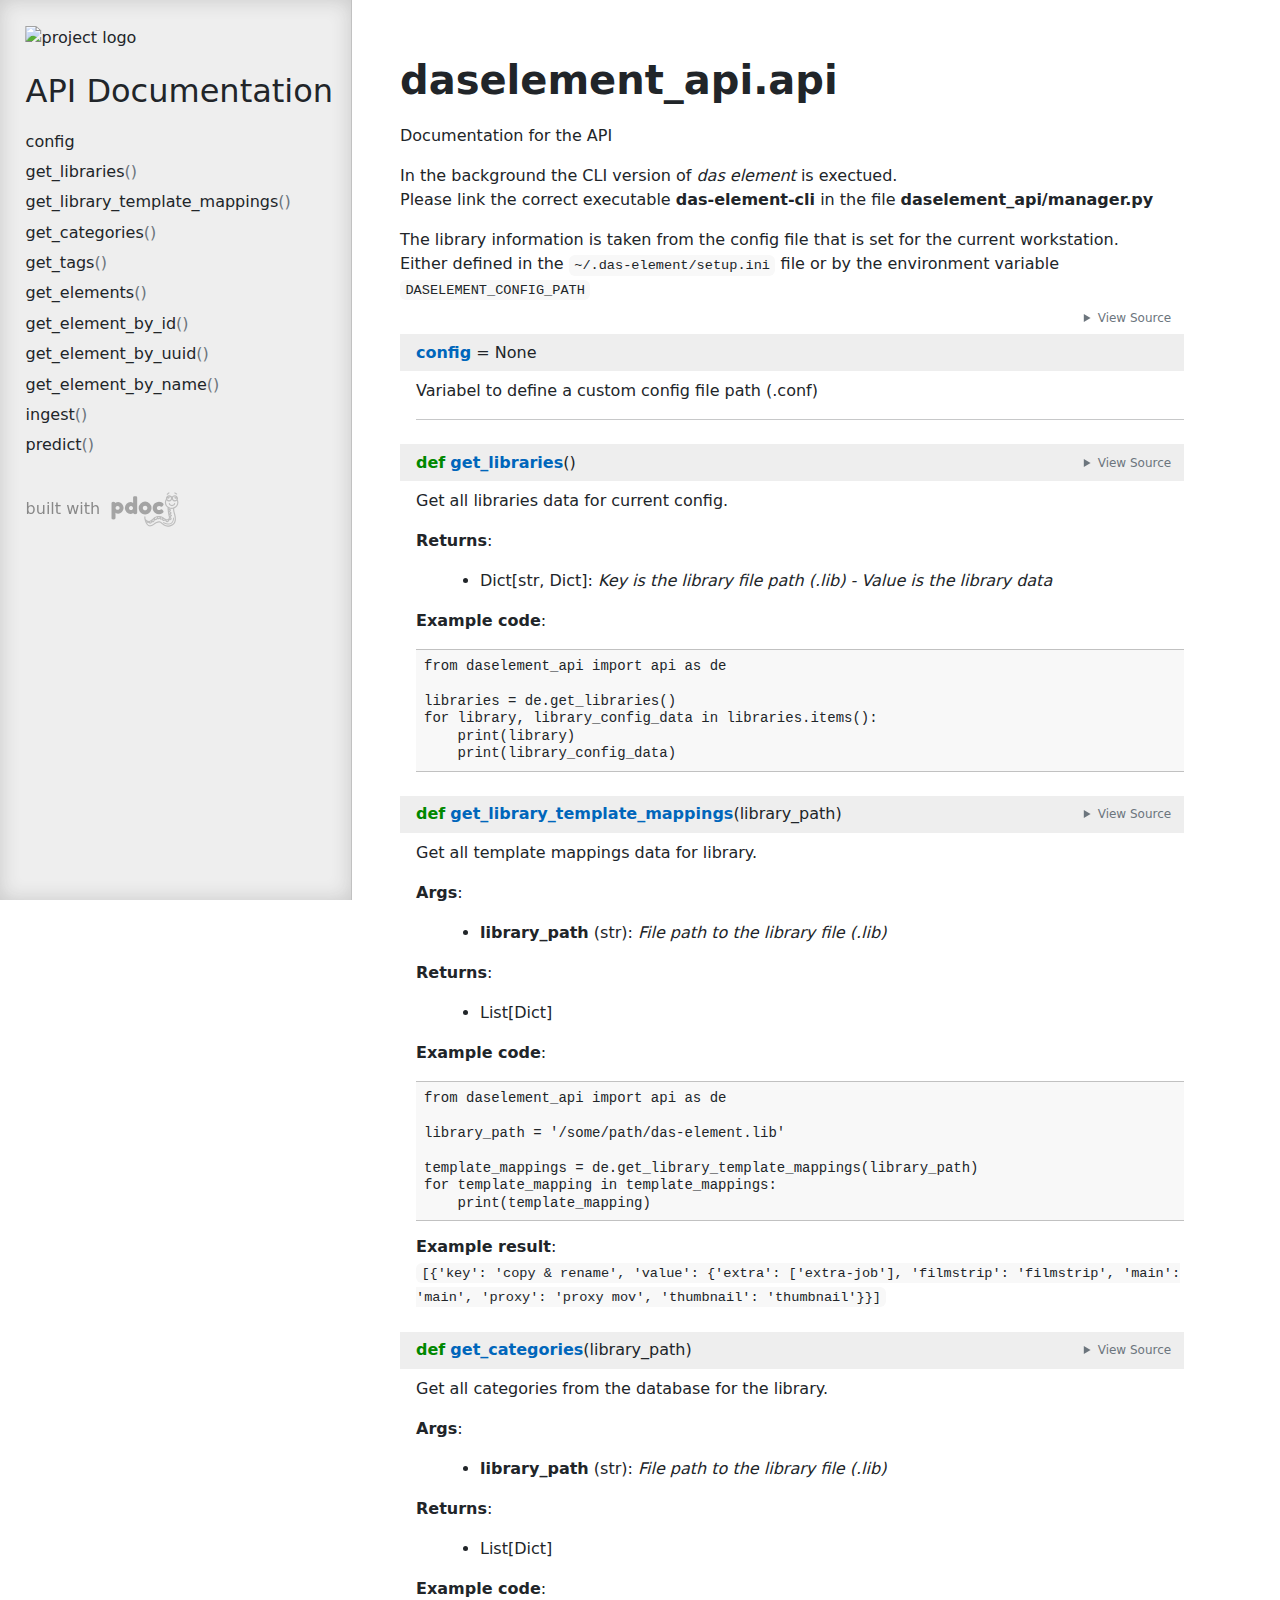
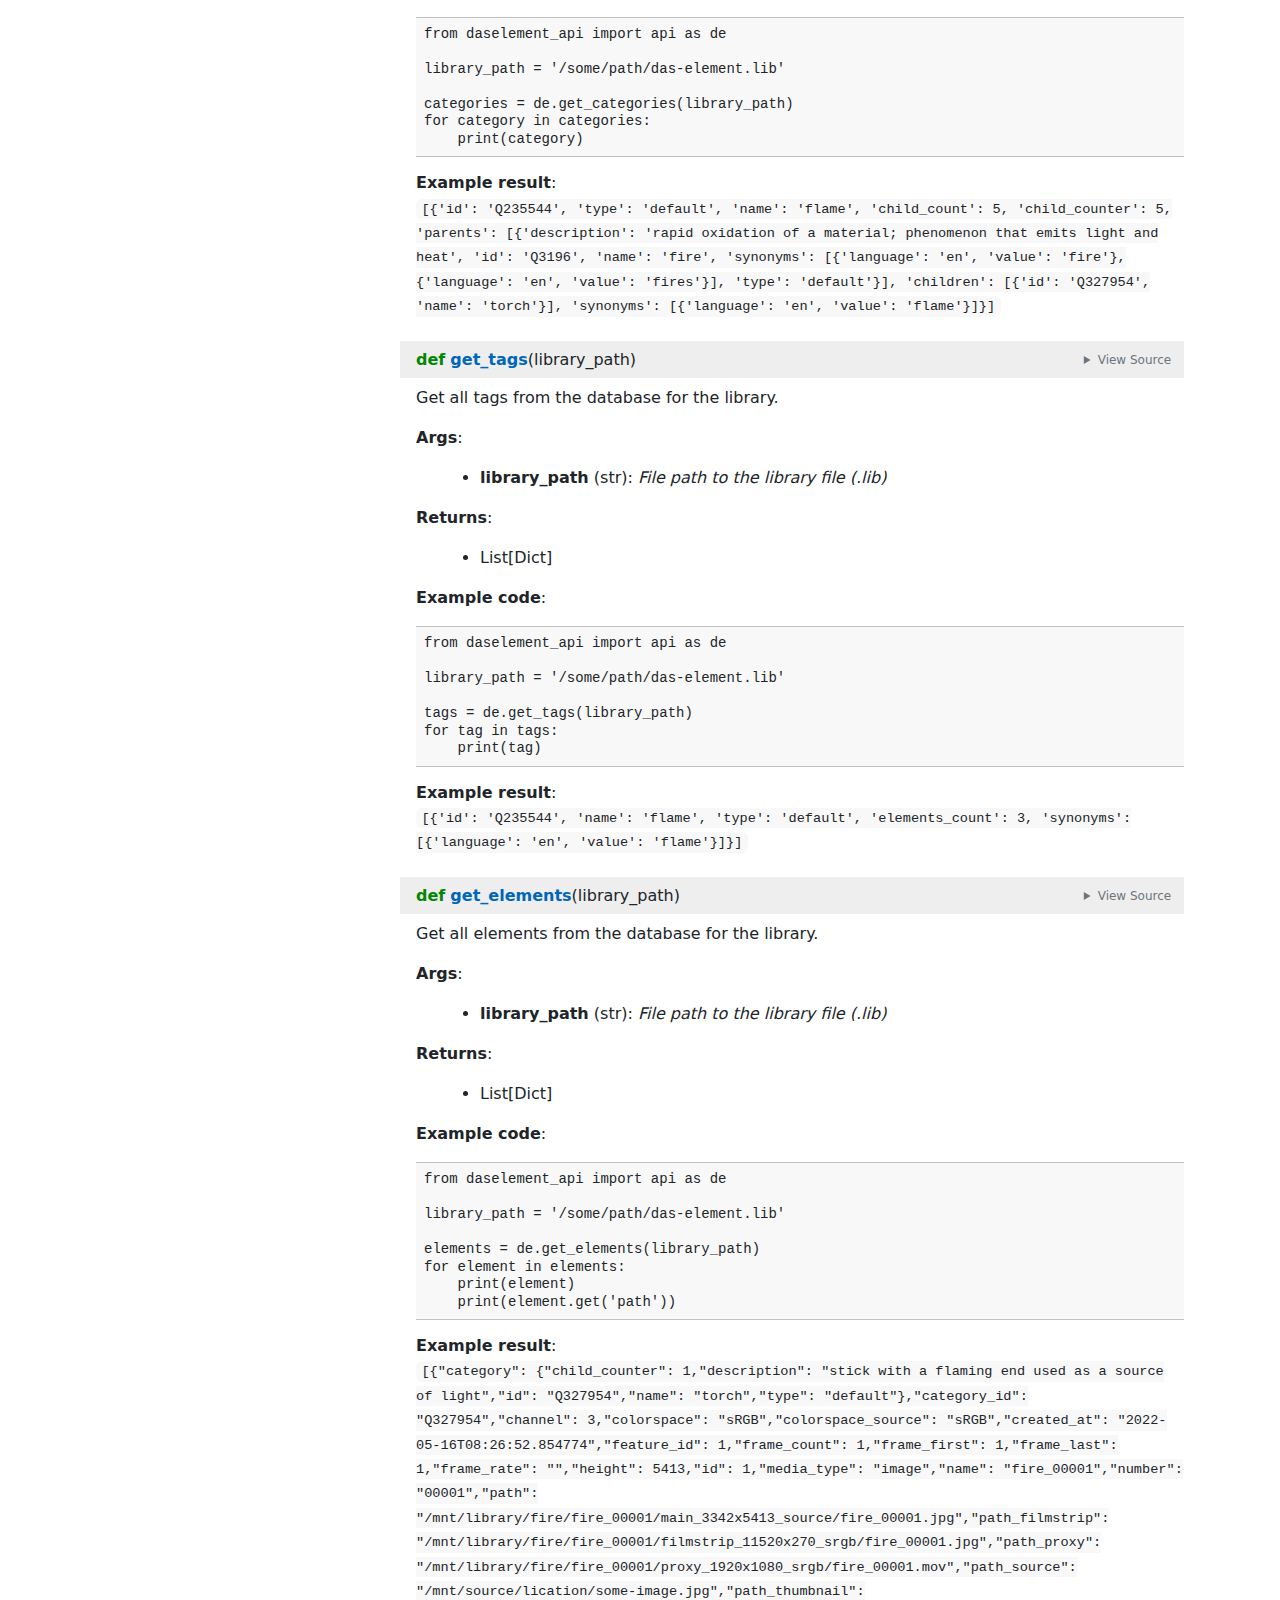
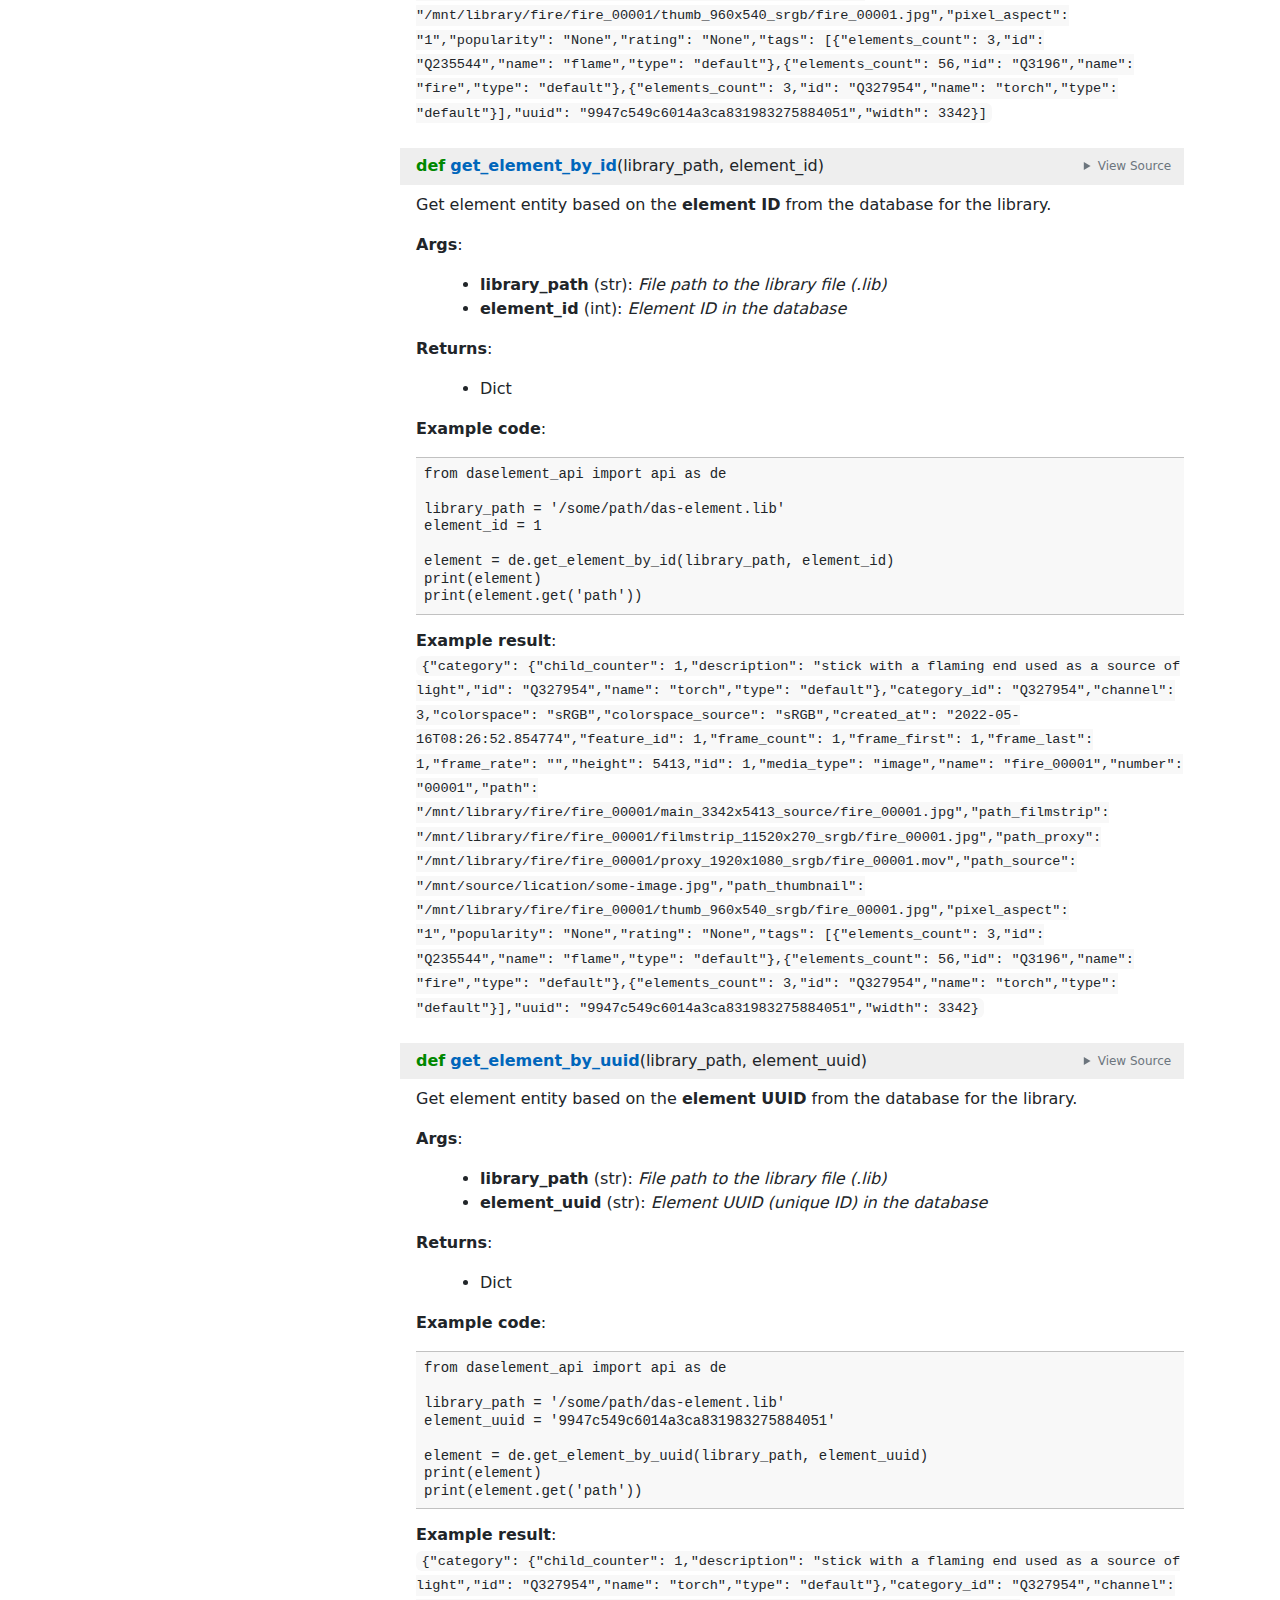
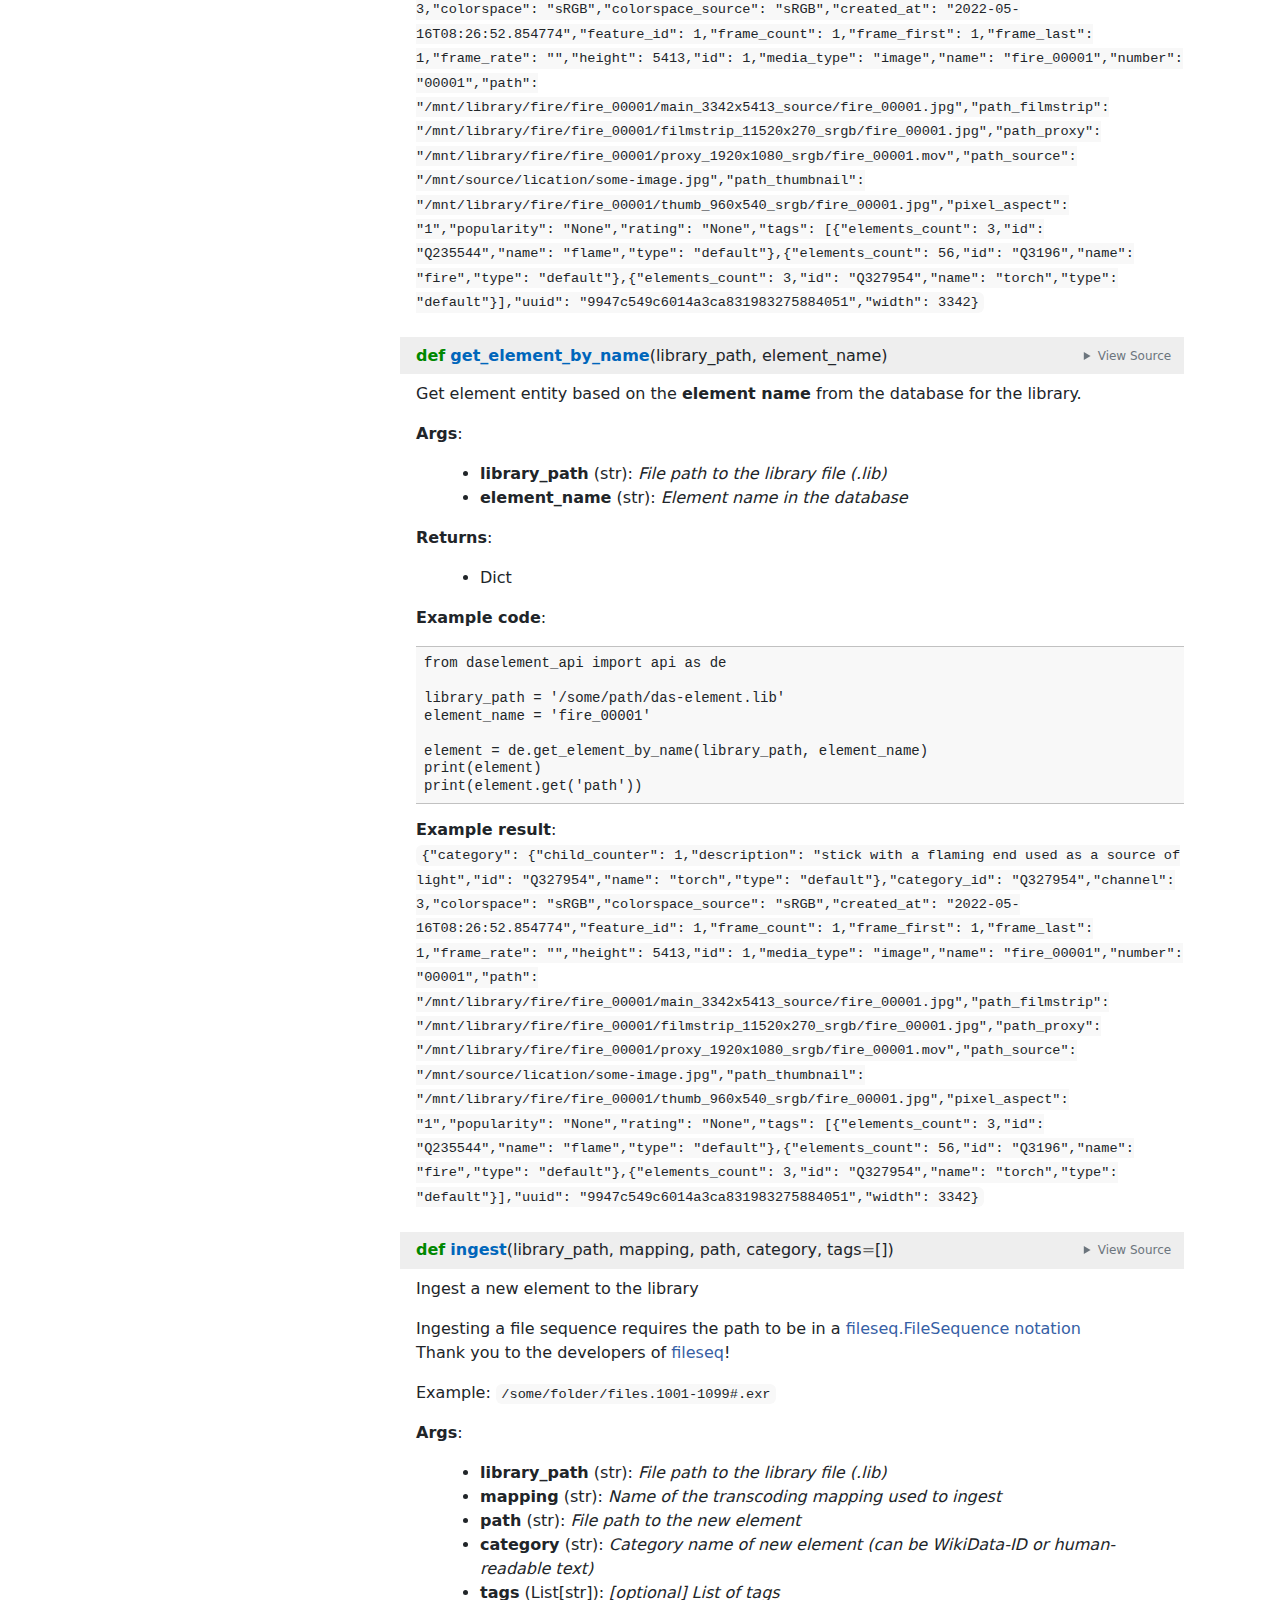
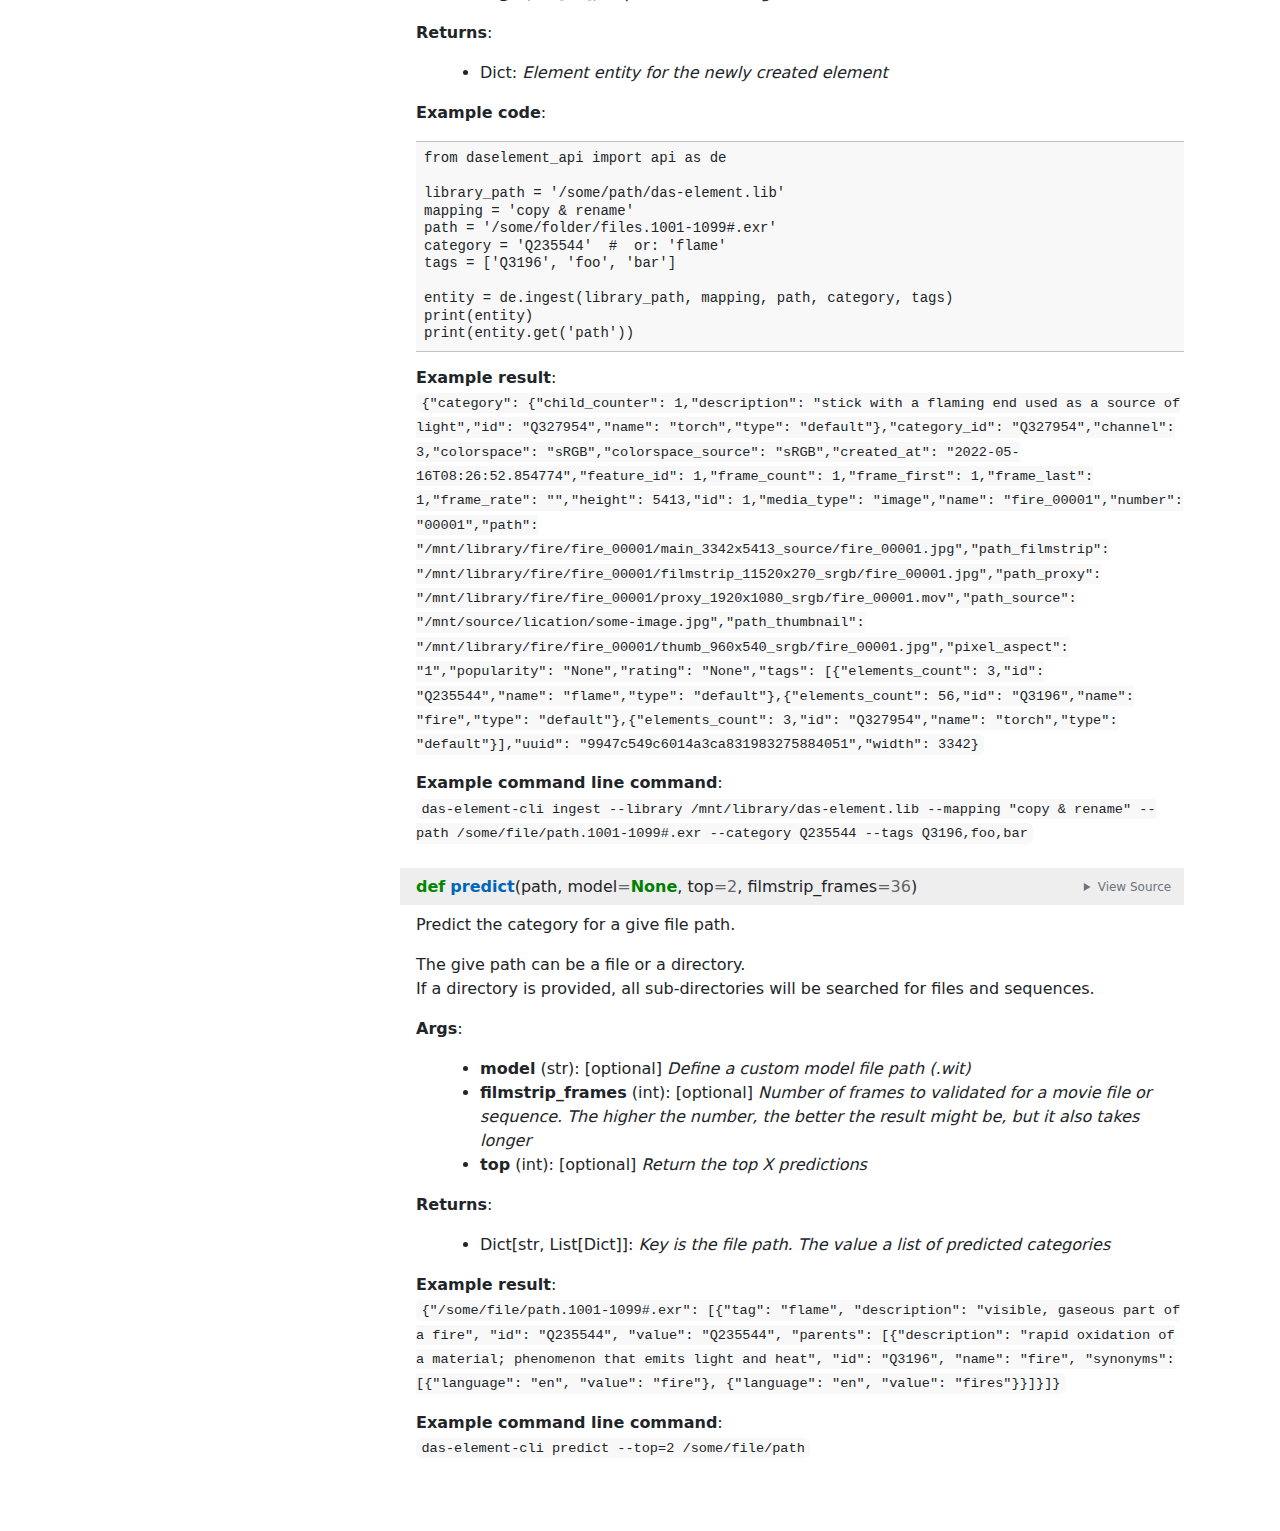
==== docs/daselement_api/api.html @ b511ad72 "fix documentation logo" ====
<!doctype html>
<html lang="en">
<head>
    <meta charset="utf-8">
    <meta name="viewport" content="width=device-width, initial-scale=1">
    <meta name="generator" content="pdoc 12.0.0"/>
    <title>daselement_api.api API documentation</title>

    <style>/*! * Bootstrap Reboot v5.0.0 (https://getbootstrap.com/) * Copyright 2011-2021 The Bootstrap Authors * Copyright 2011-2021 Twitter, Inc. * Licensed under MIT (https://github.com/twbs/bootstrap/blob/main/LICENSE) * Forked from Normalize.css, licensed MIT (https://github.com/necolas/normalize.css/blob/master/LICENSE.md) */*,::after,::before{box-sizing:border-box}@media (prefers-reduced-motion:no-preference){:root{scroll-behavior:smooth}}body{margin:0;font-family:system-ui,-apple-system,"Segoe UI",Roboto,"Helvetica Neue",Arial,"Noto Sans","Liberation Sans",sans-serif,"Apple Color Emoji","Segoe UI Emoji","Segoe UI Symbol","Noto Color Emoji";font-size:1rem;font-weight:400;line-height:1.5;color:#212529;background-color:#fff;-webkit-text-size-adjust:100%;-webkit-tap-highlight-color:transparent}hr{margin:1rem 0;color:inherit;background-color:currentColor;border:0;opacity:.25}hr:not([size]){height:1px}h1,h2,h3,h4,h5,h6{margin-top:0;margin-bottom:.5rem;font-weight:500;line-height:1.2}h1{font-size:calc(1.375rem + 1.5vw)}@media (min-width:1200px){h1{font-size:2.5rem}}h2{font-size:calc(1.325rem + .9vw)}@media (min-width:1200px){h2{font-size:2rem}}h3{font-size:calc(1.3rem + .6vw)}@media (min-width:1200px){h3{font-size:1.75rem}}h4{font-size:calc(1.275rem + .3vw)}@media (min-width:1200px){h4{font-size:1.5rem}}h5{font-size:1.25rem}h6{font-size:1rem}p{margin-top:0;margin-bottom:1rem}abbr[data-bs-original-title],abbr[title]{-webkit-text-decoration:underline dotted;text-decoration:underline dotted;cursor:help;-webkit-text-decoration-skip-ink:none;text-decoration-skip-ink:none}address{margin-bottom:1rem;font-style:normal;line-height:inherit}ol,ul{padding-left:2rem}dl,ol,ul{margin-top:0;margin-bottom:1rem}ol ol,ol ul,ul ol,ul ul{margin-bottom:0}dt{font-weight:700}dd{margin-bottom:.5rem;margin-left:0}blockquote{margin:0 0 1rem}b,strong{font-weight:bolder}small{font-size:.875em}mark{padding:.2em;background-color:#fcf8e3}sub,sup{position:relative;font-size:.75em;line-height:0;vertical-align:baseline}sub{bottom:-.25em}sup{top:-.5em}a{color:#0d6efd;text-decoration:underline}a:hover{color:#0a58ca}a:not([href]):not([class]),a:not([href]):not([class]):hover{color:inherit;text-decoration:none}code,kbd,pre,samp{font-family:SFMono-Regular,Menlo,Monaco,Consolas,"Liberation Mono","Courier New",monospace;font-size:1em;direction:ltr;unicode-bidi:bidi-override}pre{display:block;margin-top:0;margin-bottom:1rem;overflow:auto;font-size:.875em}pre code{font-size:inherit;color:inherit;word-break:normal}code{font-size:.875em;color:#d63384;word-wrap:break-word}a>code{color:inherit}kbd{padding:.2rem .4rem;font-size:.875em;color:#fff;background-color:#212529;border-radius:.2rem}kbd kbd{padding:0;font-size:1em;font-weight:700}figure{margin:0 0 1rem}img,svg{vertical-align:middle}table{caption-side:bottom;border-collapse:collapse}caption{padding-top:.5rem;padding-bottom:.5rem;color:#6c757d;text-align:left}th{text-align:inherit;text-align:-webkit-match-parent}tbody,td,tfoot,th,thead,tr{border-color:inherit;border-style:solid;border-width:0}label{display:inline-block}button{border-radius:0}button:focus:not(:focus-visible){outline:0}button,input,optgroup,select,textarea{margin:0;font-family:inherit;font-size:inherit;line-height:inherit}button,select{text-transform:none}[role=button]{cursor:pointer}select{word-wrap:normal}select:disabled{opacity:1}[list]::-webkit-calendar-picker-indicator{display:none}[type=button],[type=reset],[type=submit],button{-webkit-appearance:button}[type=button]:not(:disabled),[type=reset]:not(:disabled),[type=submit]:not(:disabled),button:not(:disabled){cursor:pointer}::-moz-focus-inner{padding:0;border-style:none}textarea{resize:vertical}fieldset{min-width:0;padding:0;margin:0;border:0}legend{float:left;width:100%;padding:0;margin-bottom:.5rem;font-size:calc(1.275rem + .3vw);line-height:inherit}@media (min-width:1200px){legend{font-size:1.5rem}}legend+*{clear:left}::-webkit-datetime-edit-day-field,::-webkit-datetime-edit-fields-wrapper,::-webkit-datetime-edit-hour-field,::-webkit-datetime-edit-minute,::-webkit-datetime-edit-month-field,::-webkit-datetime-edit-text,::-webkit-datetime-edit-year-field{padding:0}::-webkit-inner-spin-button{height:auto}[type=search]{outline-offset:-2px;-webkit-appearance:textfield}::-webkit-search-decoration{-webkit-appearance:none}::-webkit-color-swatch-wrapper{padding:0}::file-selector-button{font:inherit}::-webkit-file-upload-button{font:inherit;-webkit-appearance:button}output{display:inline-block}iframe{border:0}summary{display:list-item;cursor:pointer}progress{vertical-align:baseline}[hidden]{display:none!important}</style>
    <style>/*! syntax-highlighting.css */pre{line-height:125%;}span.linenos{color:inherit; background-color:transparent; padding-left:5px; padding-right:20px;}.pdoc-code .hll{background-color:#ffffcc}.pdoc-code{background:#f8f8f8;}.pdoc-code .c{color:#3D7B7B; font-style:italic}.pdoc-code .err{border:1px solid #FF0000}.pdoc-code .k{color:#008000; font-weight:bold}.pdoc-code .o{color:#666666}.pdoc-code .ch{color:#3D7B7B; font-style:italic}.pdoc-code .cm{color:#3D7B7B; font-style:italic}.pdoc-code .cp{color:#9C6500}.pdoc-code .cpf{color:#3D7B7B; font-style:italic}.pdoc-code .c1{color:#3D7B7B; font-style:italic}.pdoc-code .cs{color:#3D7B7B; font-style:italic}.pdoc-code .gd{color:#A00000}.pdoc-code .ge{font-style:italic}.pdoc-code .gr{color:#E40000}.pdoc-code .gh{color:#000080; font-weight:bold}.pdoc-code .gi{color:#008400}.pdoc-code .go{color:#717171}.pdoc-code .gp{color:#000080; font-weight:bold}.pdoc-code .gs{font-weight:bold}.pdoc-code .gu{color:#800080; font-weight:bold}.pdoc-code .gt{color:#0044DD}.pdoc-code .kc{color:#008000; font-weight:bold}.pdoc-code .kd{color:#008000; font-weight:bold}.pdoc-code .kn{color:#008000; font-weight:bold}.pdoc-code .kp{color:#008000}.pdoc-code .kr{color:#008000; font-weight:bold}.pdoc-code .kt{color:#B00040}.pdoc-code .m{color:#666666}.pdoc-code .s{color:#BA2121}.pdoc-code .na{color:#687822}.pdoc-code .nb{color:#008000}.pdoc-code .nc{color:#0000FF; font-weight:bold}.pdoc-code .no{color:#880000}.pdoc-code .nd{color:#AA22FF}.pdoc-code .ni{color:#717171; font-weight:bold}.pdoc-code .ne{color:#CB3F38; font-weight:bold}.pdoc-code .nf{color:#0000FF}.pdoc-code .nl{color:#767600}.pdoc-code .nn{color:#0000FF; font-weight:bold}.pdoc-code .nt{color:#008000; font-weight:bold}.pdoc-code .nv{color:#19177C}.pdoc-code .ow{color:#AA22FF; font-weight:bold}.pdoc-code .w{color:#bbbbbb}.pdoc-code .mb{color:#666666}.pdoc-code .mf{color:#666666}.pdoc-code .mh{color:#666666}.pdoc-code .mi{color:#666666}.pdoc-code .mo{color:#666666}.pdoc-code .sa{color:#BA2121}.pdoc-code .sb{color:#BA2121}.pdoc-code .sc{color:#BA2121}.pdoc-code .dl{color:#BA2121}.pdoc-code .sd{color:#BA2121; font-style:italic}.pdoc-code .s2{color:#BA2121}.pdoc-code .se{color:#AA5D1F; font-weight:bold}.pdoc-code .sh{color:#BA2121}.pdoc-code .si{color:#A45A77; font-weight:bold}.pdoc-code .sx{color:#008000}.pdoc-code .sr{color:#A45A77}.pdoc-code .s1{color:#BA2121}.pdoc-code .ss{color:#19177C}.pdoc-code .bp{color:#008000}.pdoc-code .fm{color:#0000FF}.pdoc-code .vc{color:#19177C}.pdoc-code .vg{color:#19177C}.pdoc-code .vi{color:#19177C}.pdoc-code .vm{color:#19177C}.pdoc-code .il{color:#666666}</style>
    <style>/*! theme.css */:root{--pdoc-background:#fff;}.pdoc{--text:#212529;--muted:#6c757d;--link:#3660a5;--link-hover:#1659c5;--code:#f8f8f8;--active:#fff598;--accent:#eee;--accent2:#c1c1c1;--nav-hover:rgba(255, 255, 255, 0.5);--name:#0066BB;--def:#008800;--annotation:#007020;}</style>
    <style>/*! layout.css */html, body{width:100%;height:100%;}html, main{scroll-behavior:smooth;}body{background-color:var(--pdoc-background);}@media (max-width:769px){#navtoggle{cursor:pointer;position:absolute;width:50px;height:40px;top:1rem;right:1rem;border-color:var(--text);color:var(--text);display:flex;opacity:0.8;}#navtoggle:hover{opacity:1;}#togglestate + div{display:none;}#togglestate:checked + div{display:inherit;}main, header{padding:2rem 3vw;}header + main{margin-top:-3rem;}.git-button{display:none !important;}nav input[type="search"]{max-width:77%;}nav input[type="search"]:first-child{margin-top:-6px;}nav input[type="search"]:valid ~ *{display:none !important;}}@media (min-width:770px){:root{--sidebar-width:clamp(12.5rem, 28vw, 22rem);}nav{position:fixed;overflow:auto;height:100vh;width:var(--sidebar-width);}main, header{padding:3rem 2rem 3rem calc(var(--sidebar-width) + 3rem);width:calc(54rem + var(--sidebar-width));max-width:100%;}header + main{margin-top:-4rem;}#navtoggle{display:none;}}#togglestate{position:absolute;height:0;opacity:0;}nav.pdoc{--pad:clamp(0.5rem, 2vw, 1.75rem);--indent:1.5rem;background-color:var(--accent);border-right:1px solid var(--accent2);box-shadow:0 0 20px rgba(50, 50, 50, .2) inset;padding:0 0 0 var(--pad);overflow-wrap:anywhere;scrollbar-width:thin; scrollbar-color:var(--accent2) transparent }nav.pdoc::-webkit-scrollbar{width:.4rem; }nav.pdoc::-webkit-scrollbar-thumb{background-color:var(--accent2); }nav.pdoc > div{padding:var(--pad) 0;}nav.pdoc .module-list-button{display:inline-flex;align-items:center;color:var(--text);border-color:var(--muted);margin-bottom:1rem;}nav.pdoc .module-list-button:hover{border-color:var(--text);}nav.pdoc input[type=search]{display:block;outline-offset:0;width:calc(100% - var(--pad));}nav.pdoc .logo{max-width:calc(100% - var(--pad));max-height:35vh;display:block;margin:0 auto 1rem;transform:translate(calc(-.5 * var(--pad)), 0);}nav.pdoc ul{list-style:none;padding-left:0;}nav.pdoc > div > ul{margin-left:calc(0px - var(--pad));}nav.pdoc li a{padding:.2rem 0 .2rem calc(var(--pad) + var(--indent));}nav.pdoc > div > ul > li > a{padding-left:var(--pad);}nav.pdoc li{transition:all 100ms;}nav.pdoc li:hover{background-color:var(--nav-hover);}nav.pdoc a, nav.pdoc a:hover{color:var(--text);}nav.pdoc a{display:block;}nav.pdoc > h2:first-of-type{margin-top:1.5rem;}nav.pdoc .class:before{content:"class ";color:var(--muted);}nav.pdoc .function:after{content:"()";color:var(--muted);}nav.pdoc footer:before{content:"";display:block;width:calc(100% - var(--pad));border-top:solid var(--accent2) 1px;margin-top:1.5rem;padding-top:.5rem;}nav.pdoc footer{font-size:small;}</style>
    <style>/*! content.css */.pdoc{color:var(--text);box-sizing:border-box;line-height:1.5;background:none;}.pdoc .pdoc-button{display:inline-block;border:solid black 1px;border-radius:2px;font-size:.75rem;padding:calc(0.5em - 1px) 1em;transition:100ms all;}.pdoc .pdoc-alert{padding:1rem 1rem 1rem calc(1.5rem + 24px);border:1px solid transparent;border-radius:.25rem;background-repeat:no-repeat;background-position:1rem center;margin-bottom:1rem;}.pdoc .pdoc-alert > *:last-child{margin-bottom:0;}.pdoc .pdoc-alert-note {color:#084298;background-color:#cfe2ff;border-color:#b6d4fe;background-image:url("data:image/svg+xml,%3Csvg%20xmlns%3D%22http%3A//www.w3.org/2000/svg%22%20width%3D%2224%22%20height%3D%2224%22%20fill%3D%22%23084298%22%20viewBox%3D%220%200%2016%2016%22%3E%3Cpath%20d%3D%22M8%2016A8%208%200%201%200%208%200a8%208%200%200%200%200%2016zm.93-9.412-1%204.705c-.07.34.029.533.304.533.194%200%20.487-.07.686-.246l-.088.416c-.287.346-.92.598-1.465.598-.703%200-1.002-.422-.808-1.319l.738-3.468c.064-.293.006-.399-.287-.47l-.451-.081.082-.381%202.29-.287zM8%205.5a1%201%200%201%201%200-2%201%201%200%200%201%200%202z%22/%3E%3C/svg%3E");}.pdoc .pdoc-alert-warning{color:#664d03;background-color:#fff3cd;border-color:#ffecb5;background-image:url("data:image/svg+xml,%3Csvg%20xmlns%3D%22http%3A//www.w3.org/2000/svg%22%20width%3D%2224%22%20height%3D%2224%22%20fill%3D%22%23664d03%22%20viewBox%3D%220%200%2016%2016%22%3E%3Cpath%20d%3D%22M8.982%201.566a1.13%201.13%200%200%200-1.96%200L.165%2013.233c-.457.778.091%201.767.98%201.767h13.713c.889%200%201.438-.99.98-1.767L8.982%201.566zM8%205c.535%200%20.954.462.9.995l-.35%203.507a.552.552%200%200%201-1.1%200L7.1%205.995A.905.905%200%200%201%208%205zm.002%206a1%201%200%201%201%200%202%201%201%200%200%201%200-2z%22/%3E%3C/svg%3E");}.pdoc .pdoc-alert-danger{color:#842029;background-color:#f8d7da;border-color:#f5c2c7;background-image:url("data:image/svg+xml,%3Csvg%20xmlns%3D%22http%3A//www.w3.org/2000/svg%22%20width%3D%2224%22%20height%3D%2224%22%20fill%3D%22%23842029%22%20viewBox%3D%220%200%2016%2016%22%3E%3Cpath%20d%3D%22M5.52.359A.5.5%200%200%201%206%200h4a.5.5%200%200%201%20.474.658L8.694%206H12.5a.5.5%200%200%201%20.395.807l-7%209a.5.5%200%200%201-.873-.454L6.823%209.5H3.5a.5.5%200%200%201-.48-.641l2.5-8.5z%22/%3E%3C/svg%3E");}.pdoc .visually-hidden{position:absolute !important;width:1px !important;height:1px !important;padding:0 !important;margin:-1px !important;overflow:hidden !important;clip:rect(0, 0, 0, 0) !important;white-space:nowrap !important;border:0 !important;}.pdoc h1, .pdoc h2, .pdoc h3{font-weight:300;margin:.3em 0;padding:.2em 0;}.pdoc > section:not(.module-info) h1{font-size:1.5rem;font-weight:500;}.pdoc > section:not(.module-info) h2{font-size:1.4rem;font-weight:500;}.pdoc > section:not(.module-info) h3{font-size:1.3rem;font-weight:500;}.pdoc > section:not(.module-info) h4{font-size:1.2rem;}.pdoc > section:not(.module-info) h5{font-size:1.1rem;}.pdoc a{text-decoration:none;color:var(--link);}.pdoc a:hover{color:var(--link-hover);}.pdoc blockquote{margin-left:2rem;}.pdoc pre{border-top:1px solid var(--accent2);border-bottom:1px solid var(--accent2);margin-top:0;margin-bottom:1em;padding:.5rem 0 .5rem .5rem;overflow-x:auto;background-color:var(--code);}.pdoc code{color:var(--text);padding:.2em .4em;margin:0;font-size:85%;background-color:var(--code);border-radius:6px;}.pdoc a > code{color:inherit;}.pdoc pre > code{display:inline-block;font-size:inherit;background:none;border:none;padding:0;}.pdoc > section:not(.module-info){margin-bottom:1.5rem;}.pdoc .modulename{margin-top:0;font-weight:bold;}.pdoc .modulename a{color:var(--link);transition:100ms all;}.pdoc .git-button{float:right;border:solid var(--link) 1px;}.pdoc .git-button:hover{background-color:var(--link);color:var(--pdoc-background);}.view-source-toggle-state,.view-source-toggle-state ~ .pdoc-code{display:none;}.view-source-toggle-state:checked ~ .pdoc-code{display:block;}.view-source-button{display:inline-block;float:right;font-size:.75rem;line-height:1.5rem;color:var(--muted);padding:0 .4rem 0 1.3rem;cursor:pointer;text-indent:-2px;}.view-source-button > span{visibility:hidden;}.module-info .view-source-button{float:none;display:flex;justify-content:flex-end;margin:-1.2rem .4rem -.2rem 0;}.view-source-button::before{position:absolute;content:"View Source";display:list-item;list-style-type:disclosure-closed;}.view-source-toggle-state:checked ~ .attr .view-source-button::before,.view-source-toggle-state:checked ~ .view-source-button::before{list-style-type:disclosure-open;}.pdoc .docstring{margin-bottom:1.5rem;}.pdoc section:not(.module-info) .docstring{margin-left:clamp(0rem, 5vw - 2rem, 1rem);}.pdoc .docstring .pdoc-code{margin-left:1em;margin-right:1em;}.pdoc h1:target,.pdoc h2:target,.pdoc h3:target,.pdoc h4:target,.pdoc h5:target,.pdoc h6:target,.pdoc .pdoc-code > pre > span:target{background-color:var(--active);box-shadow:-1rem 0 0 0 var(--active);}.pdoc .pdoc-code > pre > span:target{display:block;}.pdoc div:target > .attr,.pdoc section:target > .attr,.pdoc dd:target > a{background-color:var(--active);}.pdoc *{scroll-margin:2rem;}.pdoc .attr:hover{filter:contrast(0.95);}.pdoc section, .pdoc .classattr{position:relative;}.pdoc .headerlink{--width:clamp(1rem, 3vw, 2rem);position:absolute;top:0;left:calc(0rem - var(--width));transition:all 100ms ease-in-out;opacity:0;}.pdoc .headerlink::before{content:"#";display:block;text-align:center;width:var(--width);height:2.3rem;line-height:2.3rem;font-size:1.5rem;}.pdoc .attr:hover ~ .headerlink,.pdoc *:target > .headerlink,.pdoc .headerlink:hover{opacity:1;}.pdoc .attr{display:block;margin:.5rem 0 .5rem;padding:.4rem .4rem .4rem 1rem;background-color:var(--accent);overflow-x:auto;}.pdoc .classattr{margin-left:2rem;}.pdoc .name{color:var(--name);font-weight:bold;}.pdoc .def{color:var(--def);font-weight:bold;}.pdoc .signature{background-color:transparent;}.pdoc .param, .pdoc .return-annotation{white-space:pre;}.pdoc .signature.multiline .param{display:block;}.pdoc .signature.condensed .param{display:inline-block;}.pdoc .annotation{color:var(--annotation);}.pdoc .inherited{margin-left:2rem;}.pdoc .inherited dt{font-weight:700;}.pdoc .inherited dt, .pdoc .inherited dd{display:inline;margin-left:0;margin-bottom:.5rem;}.pdoc .inherited dd:not(:last-child):after{content:", ";}.pdoc .inherited .class:before{content:"class ";}.pdoc .inherited .function a:after{content:"()";}.pdoc .search-result .docstring{overflow:auto;max-height:25vh;}.pdoc .search-result.focused > .attr{background-color:var(--active);}.pdoc .attribution{margin-top:2rem;display:block;opacity:0.5;transition:all 200ms;filter:grayscale(100%);}.pdoc .attribution:hover{opacity:1;filter:grayscale(0%);}.pdoc .attribution img{margin-left:5px;height:35px;vertical-align:middle;width:70px;transition:all 200ms;}.pdoc table{display:block;width:max-content;max-width:100%;overflow:auto;margin-bottom:1rem;}.pdoc table th{font-weight:600;}.pdoc table th, .pdoc table td{padding:6px 13px;border:1px solid var(--accent2);}</style>
    <style>/*! custom.css */</style></head>
<body>
    <nav class="pdoc">
        <label id="navtoggle" for="togglestate" class="pdoc-button"><svg xmlns='http://www.w3.org/2000/svg' viewBox='0 0 30 30'><path stroke-linecap='round' stroke="currentColor" stroke-miterlimit='10' stroke-width='2' d='M4 7h22M4 15h22M4 23h22'/></svg></label>
        <input id="togglestate" type="checkbox" aria-hidden="true" tabindex="-1">
        <div>
            <img src="https://github.com/das-element/python-api/raw/main/das-element_logo_docu_api.png" class="logo" alt="project logo"/>




        <h2>API Documentation</h2>
            <ul class="memberlist">
            <li>
                    <a class="variable" href="#config">config</a>
            </li>
            <li>
                    <a class="function" href="#get_libraries">get_libraries</a>
            </li>
            <li>
                    <a class="function" href="#get_library_template_mappings">get_library_template_mappings</a>
            </li>
            <li>
                    <a class="function" href="#get_categories">get_categories</a>
            </li>
            <li>
                    <a class="function" href="#get_tags">get_tags</a>
            </li>
            <li>
                    <a class="function" href="#get_elements">get_elements</a>
            </li>
            <li>
                    <a class="function" href="#get_element_by_id">get_element_by_id</a>
            </li>
            <li>
                    <a class="function" href="#get_element_by_uuid">get_element_by_uuid</a>
            </li>
            <li>
                    <a class="function" href="#get_element_by_name">get_element_by_name</a>
            </li>
            <li>
                    <a class="function" href="#ingest">ingest</a>
            </li>
            <li>
                    <a class="function" href="#predict">predict</a>
            </li>
    </ul>



        <a class="attribution" title="pdoc: Python API documentation generator" href="https://pdoc.dev" target="_blank">
            built with <span class="visually-hidden">pdoc</span><img
                alt="pdoc logo"
                src="data:image/svg+xml,%3Csvg%20xmlns%3D%22http%3A//www.w3.org/2000/svg%22%20role%3D%22img%22%20aria-label%3D%22pdoc%20logo%22%20width%3D%22300%22%20height%3D%22150%22%20viewBox%3D%22-1%200%2060%2030%22%3E%3Ctitle%3Epdoc%3C/title%3E%3Cpath%20d%3D%22M29.621%2021.293c-.011-.273-.214-.475-.511-.481a.5.5%200%200%200-.489.503l-.044%201.393c-.097.551-.695%201.215-1.566%201.704-.577.428-1.306.486-2.193.182-1.426-.617-2.467-1.654-3.304-2.487l-.173-.172a3.43%203.43%200%200%200-.365-.306.49.49%200%200%200-.286-.196c-1.718-1.06-4.931-1.47-7.353.191l-.219.15c-1.707%201.187-3.413%202.131-4.328%201.03-.02-.027-.49-.685-.141-1.763.233-.721.546-2.408.772-4.076.042-.09.067-.187.046-.288.166-1.347.277-2.625.241-3.351%201.378-1.008%202.271-2.586%202.271-4.362%200-.976-.272-1.935-.788-2.774-.057-.094-.122-.18-.184-.268.033-.167.052-.339.052-.516%200-1.477-1.202-2.679-2.679-2.679-.791%200-1.496.352-1.987.9a6.3%206.3%200%200%200-1.001.029c-.492-.564-1.207-.929-2.012-.929-1.477%200-2.679%201.202-2.679%202.679A2.65%202.65%200%200%200%20.97%206.554c-.383.747-.595%201.572-.595%202.41%200%202.311%201.507%204.29%203.635%205.107-.037.699-.147%202.27-.423%203.294l-.137.461c-.622%202.042-2.515%208.257%201.727%2010.643%201.614.908%203.06%201.248%204.317%201.248%202.665%200%204.492-1.524%205.322-2.401%201.476-1.559%202.886-1.854%206.491.82%201.877%201.393%203.514%201.753%204.861%201.068%202.223-1.713%202.811-3.867%203.399-6.374.077-.846.056-1.469.054-1.537zm-4.835%204.313c-.054.305-.156.586-.242.629-.034-.007-.131-.022-.307-.157-.145-.111-.314-.478-.456-.908.221.121.432.25.675.355.115.039.219.051.33.081zm-2.251-1.238c-.05.33-.158.648-.252.694-.022.001-.125-.018-.307-.157-.217-.166-.488-.906-.639-1.573.358.344.754.693%201.198%201.036zm-3.887-2.337c-.006-.116-.018-.231-.041-.342.635.145%201.189.368%201.599.625.097.231.166.481.174.642-.03.049-.055.101-.067.158-.046.013-.128.026-.298.004-.278-.037-.901-.57-1.367-1.087zm-1.127-.497c.116.306.176.625.12.71-.019.014-.117.045-.345.016-.206-.027-.604-.332-.986-.695.41-.051.816-.056%201.211-.031zm-4.535%201.535c.209.22.379.47.358.598-.006.041-.088.138-.351.234-.144.055-.539-.063-.979-.259a11.66%2011.66%200%200%200%20.972-.573zm.983-.664c.359-.237.738-.418%201.126-.554.25.237.479.548.457.694-.006.042-.087.138-.351.235-.174.064-.694-.105-1.232-.375zm-3.381%201.794c-.022.145-.061.29-.149.401-.133.166-.358.248-.69.251h-.002c-.133%200-.306-.26-.45-.621.417.091.854.07%201.291-.031zm-2.066-8.077a4.78%204.78%200%200%201-.775-.584c.172-.115.505-.254.88-.378l-.105.962zm-.331%202.302a10.32%2010.32%200%200%201-.828-.502c.202-.143.576-.328.984-.49l-.156.992zm-.45%202.157l-.701-.403c.214-.115.536-.249.891-.376a11.57%2011.57%200%200%201-.19.779zm-.181%201.716c.064.398.194.702.298.893-.194-.051-.435-.162-.736-.398.061-.119.224-.3.438-.495zM8.87%204.141c0%20.152-.123.276-.276.276s-.275-.124-.275-.276.123-.276.276-.276.275.124.275.276zm-.735-.389a1.15%201.15%200%200%200-.314.783%201.16%201.16%200%200%200%201.162%201.162c.457%200%20.842-.27%201.032-.653.026.117.042.238.042.362a1.68%201.68%200%200%201-1.679%201.679%201.68%201.68%200%200%201-1.679-1.679c0-.843.626-1.535%201.436-1.654zM5.059%205.406A1.68%201.68%200%200%201%203.38%207.085a1.68%201.68%200%200%201-1.679-1.679c0-.037.009-.072.011-.109.21.3.541.508.935.508a1.16%201.16%200%200%200%201.162-1.162%201.14%201.14%200%200%200-.474-.912c.015%200%20.03-.005.045-.005.926.001%201.679.754%201.679%201.68zM3.198%204.141c0%20.152-.123.276-.276.276s-.275-.124-.275-.276.123-.276.276-.276.275.124.275.276zM1.375%208.964c0-.52.103-1.035.288-1.52.466.394%201.06.64%201.717.64%201.144%200%202.116-.725%202.499-1.738.383%201.012%201.355%201.738%202.499%201.738.867%200%201.631-.421%202.121-1.062.307.605.478%201.267.478%201.942%200%202.486-2.153%204.51-4.801%204.51s-4.801-2.023-4.801-4.51zm24.342%2019.349c-.985.498-2.267.168-3.813-.979-3.073-2.281-5.453-3.199-7.813-.705-1.315%201.391-4.163%203.365-8.423.97-3.174-1.786-2.239-6.266-1.261-9.479l.146-.492c.276-1.02.395-2.457.444-3.268a6.11%206.11%200%200%200%201.18.115%206.01%206.01%200%200%200%202.536-.562l-.006.175c-.802.215-1.848.612-2.021%201.25-.079.295.021.601.274.837.219.203.415.364.598.501-.667.304-1.243.698-1.311%201.179-.02.144-.022.507.393.787.213.144.395.26.564.365-1.285.521-1.361.96-1.381%201.126-.018.142-.011.496.427.746l.854.489c-.473.389-.971.914-.999%201.429-.018.278.095.532.316.713.675.556%201.231.721%201.653.721.059%200%20.104-.014.158-.02.207.707.641%201.64%201.513%201.64h.013c.8-.008%201.236-.345%201.462-.626.173-.216.268-.457.325-.692.424.195.93.374%201.372.374.151%200%20.294-.021.423-.068.732-.27.944-.704.993-1.021.009-.061.003-.119.002-.179.266.086.538.147.789.147.15%200%20.294-.021.423-.069.542-.2.797-.489.914-.754.237.147.478.258.704.288.106.014.205.021.296.021.356%200%20.595-.101.767-.229.438.435%201.094.992%201.656%201.067.106.014.205.021.296.021a1.56%201.56%200%200%200%20.323-.035c.17.575.453%201.289.866%201.605.358.273.665.362.914.362a.99.99%200%200%200%20.421-.093%201.03%201.03%200%200%200%20.245-.164c.168.428.39.846.68%201.068.358.273.665.362.913.362a.99.99%200%200%200%20.421-.093c.317-.148.512-.448.639-.762.251.157.495.257.726.257.127%200%20.25-.024.37-.071.427-.17.706-.617.841-1.314.022-.015.047-.022.068-.038.067-.051.133-.104.196-.159-.443%201.486-1.107%202.761-2.086%203.257zM8.66%209.925a.5.5%200%201%200-1%200c0%20.653-.818%201.205-1.787%201.205s-1.787-.552-1.787-1.205a.5.5%200%201%200-1%200c0%201.216%201.25%202.205%202.787%202.205s2.787-.989%202.787-2.205zm4.4%2015.965l-.208.097c-2.661%201.258-4.708%201.436-6.086.527-1.542-1.017-1.88-3.19-1.844-4.198a.4.4%200%200%200-.385-.414c-.242-.029-.406.164-.414.385-.046%201.249.367%203.686%202.202%204.896.708.467%201.547.7%202.51.7%201.248%200%202.706-.392%204.362-1.174l.185-.086a.4.4%200%200%200%20.205-.527c-.089-.204-.326-.291-.527-.206zM9.547%202.292c.093.077.205.114.317.114a.5.5%200%200%200%20.318-.886L8.817.397a.5.5%200%200%200-.703.068.5.5%200%200%200%20.069.703l1.364%201.124zm-7.661-.065c.086%200%20.173-.022.253-.068l1.523-.893a.5.5%200%200%200-.506-.863l-1.523.892a.5.5%200%200%200-.179.685c.094.158.261.247.432.247z%22%20transform%3D%22matrix%28-1%200%200%201%2058%200%29%22%20fill%3D%22%233bb300%22/%3E%3Cpath%20d%3D%22M.3%2021.86V10.18q0-.46.02-.68.04-.22.18-.5.28-.54%201.34-.54%201.06%200%201.42.28.38.26.44.78.76-1.04%202.38-1.04%201.64%200%203.1%201.54%201.46%201.54%201.46%203.58%200%202.04-1.46%203.58-1.44%201.54-3.08%201.54-1.64%200-2.38-.92v4.04q0%20.46-.04.68-.02.22-.18.5-.14.3-.5.42-.36.12-.98.12-.62%200-1-.12-.36-.12-.52-.4-.14-.28-.18-.5-.02-.22-.02-.68zm3.96-9.42q-.46.54-.46%201.18%200%20.64.46%201.18.48.52%201.2.52.74%200%201.24-.52.52-.52.52-1.18%200-.66-.48-1.18-.48-.54-1.26-.54-.76%200-1.22.54zm14.741-8.36q.16-.3.54-.42.38-.12%201-.12.64%200%201.02.12.38.12.52.42.16.3.18.54.04.22.04.68v11.94q0%20.46-.04.7-.02.22-.18.5-.3.54-1.7.54-1.38%200-1.54-.98-.84.96-2.34.96-1.8%200-3.28-1.56-1.48-1.58-1.48-3.66%200-2.1%201.48-3.68%201.5-1.58%203.28-1.58%201.48%200%202.3%201v-4.2q0-.46.02-.68.04-.24.18-.52zm-3.24%2010.86q.52.54%201.26.54.74%200%201.22-.54.5-.54.5-1.18%200-.66-.48-1.22-.46-.56-1.26-.56-.8%200-1.28.56-.48.54-.48%201.2%200%20.66.52%201.2zm7.833-1.2q0-2.4%201.68-3.96%201.68-1.56%203.84-1.56%202.16%200%203.82%201.56%201.66%201.54%201.66%203.94%200%201.66-.86%202.96-.86%201.28-2.1%201.9-1.22.6-2.54.6-1.32%200-2.56-.64-1.24-.66-2.1-1.92-.84-1.28-.84-2.88zm4.18%201.44q.64.48%201.3.48.66%200%201.32-.5.66-.5.66-1.48%200-.98-.62-1.46-.62-.48-1.34-.48-.72%200-1.34.5-.62.5-.62%201.48%200%20.96.64%201.46zm11.412-1.44q0%20.84.56%201.32.56.46%201.18.46.64%200%201.18-.36.56-.38.9-.38.6%200%201.46%201.06.46.58.46%201.04%200%20.76-1.1%201.42-1.14.8-2.8.8-1.86%200-3.58-1.34-.82-.64-1.34-1.7-.52-1.08-.52-2.36%200-1.3.52-2.34.52-1.06%201.34-1.7%201.66-1.32%203.54-1.32.76%200%201.48.22.72.2%201.06.4l.32.2q.36.24.56.38.52.4.52.92%200%20.5-.42%201.14-.72%201.1-1.38%201.1-.38%200-1.08-.44-.36-.34-1.04-.34-.66%200-1.24.48-.58.48-.58%201.34z%22%20fill%3D%22green%22/%3E%3C/svg%3E"/>
        </a>
</div>
    </nav>
    <main class="pdoc">
            <section class="module-info">
                    <h1 class="modulename">
daselement_api<wbr>.api    </h1>

                        <div class="docstring"><p>Documentation for the API  </p>

<p>In the background the CLI version of <em>das element</em> is exectued. <br />
Please link the correct executable <strong>das-element-cli</strong> in the file <strong>daselement_api/manager.py</strong>  </p>

<p>The library information is taken from the config file that is set for the current workstation. <br />
Either defined in the <code>~/.das-element/setup.ini</code> file or by the environment variable <code>DASELEMENT_CONFIG_PATH</code></p>
</div>

                        <input id="api-view-source" class="view-source-toggle-state" type="checkbox" aria-hidden="true" tabindex="-1">

                        <label class="view-source-button" for="api-view-source"><span>View Source</span></label>

                        <div class="pdoc-code codehilite"><pre><span></span><span id="L-1"><a href="#L-1"><span class="linenos">  1</span></a><span class="c1">#           __                   __                          __</span>
</span><span id="L-2"><a href="#L-2"><span class="linenos">  2</span></a><span class="c1">#      ____/ /___ ______   ___  / /__  ____ ___  ___  ____  / /_</span>
</span><span id="L-3"><a href="#L-3"><span class="linenos">  3</span></a><span class="c1">#     / __  / __ `/ ___/  / _ \/ / _ \/ __ `__ \/ _ \/ __ \/ __/</span>
</span><span id="L-4"><a href="#L-4"><span class="linenos">  4</span></a><span class="c1">#    / /_/ / /_/ (__  )  /  __/ /  __/ / / / / /  __/ / / / /_</span>
</span><span id="L-5"><a href="#L-5"><span class="linenos">  5</span></a><span class="c1">#    \__,_/\__,_/____/   \___/_/\___/_/ /_/ /_/\___/_/ /_/\__/</span>
</span><span id="L-6"><a href="#L-6"><span class="linenos">  6</span></a><span class="c1">#</span>
</span><span id="L-7"><a href="#L-7"><span class="linenos">  7</span></a><span class="c1">#                  Copyright (c) 2022 das element</span>
</span><span id="L-8"><a href="#L-8"><span class="linenos">  8</span></a><span class="sd">&#39;&#39;&#39;</span>
</span><span id="L-9"><a href="#L-9"><span class="linenos">  9</span></a><span class="sd">Documentation for the API  </span>
</span><span id="L-10"><a href="#L-10"><span class="linenos"> 10</span></a>
</span><span id="L-11"><a href="#L-11"><span class="linenos"> 11</span></a><span class="sd">In the background the CLI version of *das element* is exectued.  </span>
</span><span id="L-12"><a href="#L-12"><span class="linenos"> 12</span></a><span class="sd">Please link the correct executable **das-element-cli** in the file **daselement_api/manager.py**  </span>
</span><span id="L-13"><a href="#L-13"><span class="linenos"> 13</span></a>
</span><span id="L-14"><a href="#L-14"><span class="linenos"> 14</span></a><span class="sd">The library information is taken from the config file that is set for the current workstation.  </span>
</span><span id="L-15"><a href="#L-15"><span class="linenos"> 15</span></a><span class="sd">Either defined in the `~/.das-element/setup.ini` file or by the environment variable `DASELEMENT_CONFIG_PATH`  </span>
</span><span id="L-16"><a href="#L-16"><span class="linenos"> 16</span></a>
</span><span id="L-17"><a href="#L-17"><span class="linenos"> 17</span></a><span class="sd">&#39;&#39;&#39;</span>
</span><span id="L-18"><a href="#L-18"><span class="linenos"> 18</span></a>
</span><span id="L-19"><a href="#L-19"><span class="linenos"> 19</span></a><span class="kn">from</span> <span class="nn">.manager</span> <span class="kn">import</span> <span class="n">execute_command</span><span class="p">,</span> <span class="n">as_quoted_string</span>
</span><span id="L-20"><a href="#L-20"><span class="linenos"> 20</span></a>
</span><span id="L-21"><a href="#L-21"><span class="linenos"> 21</span></a><span class="n">config</span> <span class="o">=</span> <span class="kc">None</span>
</span><span id="L-22"><a href="#L-22"><span class="linenos"> 22</span></a><span class="sd">&#39;&#39;&#39;Variabel to define a custom config file path (.conf)</span>
</span><span id="L-23"><a href="#L-23"><span class="linenos"> 23</span></a>
</span><span id="L-24"><a href="#L-24"><span class="linenos"> 24</span></a><span class="sd">---</span>
</span><span id="L-25"><a href="#L-25"><span class="linenos"> 25</span></a><span class="sd">&#39;&#39;&#39;</span>
</span><span id="L-26"><a href="#L-26"><span class="linenos"> 26</span></a>
</span><span id="L-27"><a href="#L-27"><span class="linenos"> 27</span></a>
</span><span id="L-28"><a href="#L-28"><span class="linenos"> 28</span></a><span class="k">def</span> <span class="nf">get_libraries</span><span class="p">():</span>
</span><span id="L-29"><a href="#L-29"><span class="linenos"> 29</span></a>    <span class="sd">&#39;&#39;&#39;</span>
</span><span id="L-30"><a href="#L-30"><span class="linenos"> 30</span></a><span class="sd">    Get all libraries data for current config.</span>
</span><span id="L-31"><a href="#L-31"><span class="linenos"> 31</span></a>
</span><span id="L-32"><a href="#L-32"><span class="linenos"> 32</span></a><span class="sd">    **Returns**:</span>
</span><span id="L-33"><a href="#L-33"><span class="linenos"> 33</span></a><span class="sd">    &gt; - Dict[str, Dict]: *Key is the library file path (.lib) - Value is the library data*</span>
</span><span id="L-34"><a href="#L-34"><span class="linenos"> 34</span></a>
</span><span id="L-35"><a href="#L-35"><span class="linenos"> 35</span></a><span class="sd">    **Example code**:</span>
</span><span id="L-36"><a href="#L-36"><span class="linenos"> 36</span></a><span class="sd">    ```</span>
</span><span id="L-37"><a href="#L-37"><span class="linenos"> 37</span></a><span class="sd">    from daselement_api import api as de</span>
</span><span id="L-38"><a href="#L-38"><span class="linenos"> 38</span></a>
</span><span id="L-39"><a href="#L-39"><span class="linenos"> 39</span></a><span class="sd">    libraries = de.get_libraries()</span>
</span><span id="L-40"><a href="#L-40"><span class="linenos"> 40</span></a><span class="sd">    for library, library_config_data in libraries.items():</span>
</span><span id="L-41"><a href="#L-41"><span class="linenos"> 41</span></a><span class="sd">        print(library)</span>
</span><span id="L-42"><a href="#L-42"><span class="linenos"> 42</span></a><span class="sd">        print(library_config_data)</span>
</span><span id="L-43"><a href="#L-43"><span class="linenos"> 43</span></a><span class="sd">    ```</span>
</span><span id="L-44"><a href="#L-44"><span class="linenos"> 44</span></a><span class="sd">    &#39;&#39;&#39;</span>
</span><span id="L-45"><a href="#L-45"><span class="linenos"> 45</span></a>    <span class="n">command</span> <span class="o">=</span> <span class="p">[</span><span class="s1">&#39;--config&#39;</span><span class="p">,</span> <span class="n">config</span><span class="p">]</span> <span class="k">if</span> <span class="n">config</span> <span class="k">else</span> <span class="p">[]</span>
</span><span id="L-46"><a href="#L-46"><span class="linenos"> 46</span></a>    <span class="n">command</span> <span class="o">+=</span> <span class="p">[</span><span class="s1">&#39;get-libraries&#39;</span><span class="p">]</span>
</span><span id="L-47"><a href="#L-47"><span class="linenos"> 47</span></a>    <span class="k">return</span> <span class="n">execute_command</span><span class="p">(</span><span class="n">command</span><span class="p">)</span>
</span><span id="L-48"><a href="#L-48"><span class="linenos"> 48</span></a>
</span><span id="L-49"><a href="#L-49"><span class="linenos"> 49</span></a>
</span><span id="L-50"><a href="#L-50"><span class="linenos"> 50</span></a><span class="k">def</span> <span class="nf">get_library_template_mappings</span><span class="p">(</span><span class="n">library_path</span><span class="p">):</span>
</span><span id="L-51"><a href="#L-51"><span class="linenos"> 51</span></a>    <span class="sd">&#39;&#39;&#39;</span>
</span><span id="L-52"><a href="#L-52"><span class="linenos"> 52</span></a><span class="sd">    Get all template mappings data for library.</span>
</span><span id="L-53"><a href="#L-53"><span class="linenos"> 53</span></a>
</span><span id="L-54"><a href="#L-54"><span class="linenos"> 54</span></a><span class="sd">    **Args**:</span>
</span><span id="L-55"><a href="#L-55"><span class="linenos"> 55</span></a><span class="sd">    &gt; - **library_path** (str): *File path to the library file (.lib)*</span>
</span><span id="L-56"><a href="#L-56"><span class="linenos"> 56</span></a>
</span><span id="L-57"><a href="#L-57"><span class="linenos"> 57</span></a><span class="sd">    **Returns**:</span>
</span><span id="L-58"><a href="#L-58"><span class="linenos"> 58</span></a><span class="sd">    &gt; - List[Dict]</span>
</span><span id="L-59"><a href="#L-59"><span class="linenos"> 59</span></a>
</span><span id="L-60"><a href="#L-60"><span class="linenos"> 60</span></a><span class="sd">    **Example code**:</span>
</span><span id="L-61"><a href="#L-61"><span class="linenos"> 61</span></a><span class="sd">    ```</span>
</span><span id="L-62"><a href="#L-62"><span class="linenos"> 62</span></a><span class="sd">    from daselement_api import api as de</span>
</span><span id="L-63"><a href="#L-63"><span class="linenos"> 63</span></a>
</span><span id="L-64"><a href="#L-64"><span class="linenos"> 64</span></a><span class="sd">    library_path = &#39;/some/path/das-element.lib&#39;</span>
</span><span id="L-65"><a href="#L-65"><span class="linenos"> 65</span></a>
</span><span id="L-66"><a href="#L-66"><span class="linenos"> 66</span></a><span class="sd">    template_mappings = de.get_library_template_mappings(library_path)</span>
</span><span id="L-67"><a href="#L-67"><span class="linenos"> 67</span></a><span class="sd">    for template_mapping in template_mappings:</span>
</span><span id="L-68"><a href="#L-68"><span class="linenos"> 68</span></a><span class="sd">        print(template_mapping)</span>
</span><span id="L-69"><a href="#L-69"><span class="linenos"> 69</span></a><span class="sd">    ```</span>
</span><span id="L-70"><a href="#L-70"><span class="linenos"> 70</span></a>
</span><span id="L-71"><a href="#L-71"><span class="linenos"> 71</span></a><span class="sd">    **Example result**:  </span>
</span><span id="L-72"><a href="#L-72"><span class="linenos"> 72</span></a><span class="sd">    `[{&#39;key&#39;: &#39;copy &amp; rename&#39;, &#39;value&#39;: {&#39;extra&#39;: [&#39;extra-job&#39;], &#39;filmstrip&#39;: &#39;filmstrip&#39;, &#39;main&#39;: &#39;main&#39;, &#39;proxy&#39;: &#39;proxy mov&#39;, &#39;thumbnail&#39;: &#39;thumbnail&#39;}}]`</span>
</span><span id="L-73"><a href="#L-73"><span class="linenos"> 73</span></a><span class="sd">    &#39;&#39;&#39;</span>
</span><span id="L-74"><a href="#L-74"><span class="linenos"> 74</span></a>    <span class="n">command</span> <span class="o">=</span> <span class="p">[</span><span class="s1">&#39;--config&#39;</span><span class="p">,</span> <span class="n">config</span><span class="p">]</span> <span class="k">if</span> <span class="n">config</span> <span class="k">else</span> <span class="p">[]</span>
</span><span id="L-75"><a href="#L-75"><span class="linenos"> 75</span></a>    <span class="n">command</span> <span class="o">+=</span> <span class="p">[</span>
</span><span id="L-76"><a href="#L-76"><span class="linenos"> 76</span></a>        <span class="s1">&#39;get-library-template-mappings&#39;</span><span class="p">,</span>
</span><span id="L-77"><a href="#L-77"><span class="linenos"> 77</span></a>        <span class="n">as_quoted_string</span><span class="p">(</span><span class="n">library_path</span><span class="p">)</span>
</span><span id="L-78"><a href="#L-78"><span class="linenos"> 78</span></a>    <span class="p">]</span>
</span><span id="L-79"><a href="#L-79"><span class="linenos"> 79</span></a>    <span class="k">return</span> <span class="n">execute_command</span><span class="p">(</span><span class="n">command</span><span class="p">)</span>
</span><span id="L-80"><a href="#L-80"><span class="linenos"> 80</span></a>
</span><span id="L-81"><a href="#L-81"><span class="linenos"> 81</span></a>
</span><span id="L-82"><a href="#L-82"><span class="linenos"> 82</span></a><span class="k">def</span> <span class="nf">get_categories</span><span class="p">(</span><span class="n">library_path</span><span class="p">):</span>
</span><span id="L-83"><a href="#L-83"><span class="linenos"> 83</span></a>    <span class="sd">&#39;&#39;&#39;</span>
</span><span id="L-84"><a href="#L-84"><span class="linenos"> 84</span></a><span class="sd">    Get all categories from the database for the library.  </span>
</span><span id="L-85"><a href="#L-85"><span class="linenos"> 85</span></a>
</span><span id="L-86"><a href="#L-86"><span class="linenos"> 86</span></a><span class="sd">    **Args**:</span>
</span><span id="L-87"><a href="#L-87"><span class="linenos"> 87</span></a><span class="sd">    &gt; - **library_path** (str): *File path to the library file (.lib)*</span>
</span><span id="L-88"><a href="#L-88"><span class="linenos"> 88</span></a>
</span><span id="L-89"><a href="#L-89"><span class="linenos"> 89</span></a><span class="sd">    **Returns**:</span>
</span><span id="L-90"><a href="#L-90"><span class="linenos"> 90</span></a><span class="sd">    &gt; - List[Dict]</span>
</span><span id="L-91"><a href="#L-91"><span class="linenos"> 91</span></a>
</span><span id="L-92"><a href="#L-92"><span class="linenos"> 92</span></a><span class="sd">    **Example code**:</span>
</span><span id="L-93"><a href="#L-93"><span class="linenos"> 93</span></a><span class="sd">    ```</span>
</span><span id="L-94"><a href="#L-94"><span class="linenos"> 94</span></a><span class="sd">    from daselement_api import api as de</span>
</span><span id="L-95"><a href="#L-95"><span class="linenos"> 95</span></a>
</span><span id="L-96"><a href="#L-96"><span class="linenos"> 96</span></a><span class="sd">    library_path = &#39;/some/path/das-element.lib&#39;</span>
</span><span id="L-97"><a href="#L-97"><span class="linenos"> 97</span></a>
</span><span id="L-98"><a href="#L-98"><span class="linenos"> 98</span></a><span class="sd">    categories = de.get_categories(library_path)</span>
</span><span id="L-99"><a href="#L-99"><span class="linenos"> 99</span></a><span class="sd">    for category in categories:</span>
</span><span id="L-100"><a href="#L-100"><span class="linenos">100</span></a><span class="sd">        print(category)</span>
</span><span id="L-101"><a href="#L-101"><span class="linenos">101</span></a><span class="sd">    ```</span>
</span><span id="L-102"><a href="#L-102"><span class="linenos">102</span></a>
</span><span id="L-103"><a href="#L-103"><span class="linenos">103</span></a><span class="sd">    **Example result**:  </span>
</span><span id="L-104"><a href="#L-104"><span class="linenos">104</span></a><span class="sd">    `[{&#39;id&#39;: &#39;Q235544&#39;, &#39;type&#39;: &#39;default&#39;, &#39;name&#39;: &#39;flame&#39;, &#39;child_count&#39;: 5, &#39;child_counter&#39;: 5, &#39;parents&#39;: [{&#39;description&#39;: &#39;rapid oxidation of a material; phenomenon that emits light and heat&#39;, &#39;id&#39;: &#39;Q3196&#39;, &#39;name&#39;: &#39;fire&#39;, &#39;synonyms&#39;: [{&#39;language&#39;: &#39;en&#39;, &#39;value&#39;: &#39;fire&#39;}, {&#39;language&#39;: &#39;en&#39;, &#39;value&#39;: &#39;fires&#39;}], &#39;type&#39;: &#39;default&#39;}], &#39;children&#39;: [{&#39;id&#39;: &#39;Q327954&#39;, &#39;name&#39;: &#39;torch&#39;}], &#39;synonyms&#39;: [{&#39;language&#39;: &#39;en&#39;, &#39;value&#39;: &#39;flame&#39;}]}]`</span>
</span><span id="L-105"><a href="#L-105"><span class="linenos">105</span></a><span class="sd">    &#39;&#39;&#39;</span>
</span><span id="L-106"><a href="#L-106"><span class="linenos">106</span></a>    <span class="n">command</span> <span class="o">=</span> <span class="p">[</span><span class="s1">&#39;--config&#39;</span><span class="p">,</span> <span class="n">config</span><span class="p">]</span> <span class="k">if</span> <span class="n">config</span> <span class="k">else</span> <span class="p">[]</span>
</span><span id="L-107"><a href="#L-107"><span class="linenos">107</span></a>    <span class="n">command</span> <span class="o">+=</span> <span class="p">[</span><span class="s1">&#39;get-categories&#39;</span><span class="p">,</span> <span class="n">as_quoted_string</span><span class="p">(</span><span class="n">library_path</span><span class="p">)]</span>
</span><span id="L-108"><a href="#L-108"><span class="linenos">108</span></a>    <span class="k">return</span> <span class="n">execute_command</span><span class="p">(</span><span class="n">command</span><span class="p">)</span>
</span><span id="L-109"><a href="#L-109"><span class="linenos">109</span></a>
</span><span id="L-110"><a href="#L-110"><span class="linenos">110</span></a>
</span><span id="L-111"><a href="#L-111"><span class="linenos">111</span></a><span class="k">def</span> <span class="nf">get_tags</span><span class="p">(</span><span class="n">library_path</span><span class="p">):</span>
</span><span id="L-112"><a href="#L-112"><span class="linenos">112</span></a>    <span class="sd">&#39;&#39;&#39;</span>
</span><span id="L-113"><a href="#L-113"><span class="linenos">113</span></a><span class="sd">    Get all tags from the database for the library.  </span>
</span><span id="L-114"><a href="#L-114"><span class="linenos">114</span></a>
</span><span id="L-115"><a href="#L-115"><span class="linenos">115</span></a><span class="sd">    **Args**:</span>
</span><span id="L-116"><a href="#L-116"><span class="linenos">116</span></a><span class="sd">    &gt; - **library_path** (str): *File path to the library file (.lib)*</span>
</span><span id="L-117"><a href="#L-117"><span class="linenos">117</span></a>
</span><span id="L-118"><a href="#L-118"><span class="linenos">118</span></a><span class="sd">    **Returns**:</span>
</span><span id="L-119"><a href="#L-119"><span class="linenos">119</span></a><span class="sd">    &gt; - List[Dict]</span>
</span><span id="L-120"><a href="#L-120"><span class="linenos">120</span></a>
</span><span id="L-121"><a href="#L-121"><span class="linenos">121</span></a><span class="sd">    **Example code**:</span>
</span><span id="L-122"><a href="#L-122"><span class="linenos">122</span></a><span class="sd">    ```</span>
</span><span id="L-123"><a href="#L-123"><span class="linenos">123</span></a><span class="sd">    from daselement_api import api as de</span>
</span><span id="L-124"><a href="#L-124"><span class="linenos">124</span></a>
</span><span id="L-125"><a href="#L-125"><span class="linenos">125</span></a><span class="sd">    library_path = &#39;/some/path/das-element.lib&#39;</span>
</span><span id="L-126"><a href="#L-126"><span class="linenos">126</span></a>
</span><span id="L-127"><a href="#L-127"><span class="linenos">127</span></a><span class="sd">    tags = de.get_tags(library_path)</span>
</span><span id="L-128"><a href="#L-128"><span class="linenos">128</span></a><span class="sd">    for tag in tags:</span>
</span><span id="L-129"><a href="#L-129"><span class="linenos">129</span></a><span class="sd">        print(tag)</span>
</span><span id="L-130"><a href="#L-130"><span class="linenos">130</span></a><span class="sd">    ```</span>
</span><span id="L-131"><a href="#L-131"><span class="linenos">131</span></a>
</span><span id="L-132"><a href="#L-132"><span class="linenos">132</span></a><span class="sd">    **Example result**:  </span>
</span><span id="L-133"><a href="#L-133"><span class="linenos">133</span></a><span class="sd">    `[{&#39;id&#39;: &#39;Q235544&#39;, &#39;name&#39;: &#39;flame&#39;, &#39;type&#39;: &#39;default&#39;, &#39;elements_count&#39;: 3, &#39;synonyms&#39;: [{&#39;language&#39;: &#39;en&#39;, &#39;value&#39;: &#39;flame&#39;}]}]`</span>
</span><span id="L-134"><a href="#L-134"><span class="linenos">134</span></a><span class="sd">    &#39;&#39;&#39;</span>
</span><span id="L-135"><a href="#L-135"><span class="linenos">135</span></a>    <span class="n">command</span> <span class="o">=</span> <span class="p">[</span><span class="s1">&#39;--config&#39;</span><span class="p">,</span> <span class="n">config</span><span class="p">]</span> <span class="k">if</span> <span class="n">config</span> <span class="k">else</span> <span class="p">[]</span>
</span><span id="L-136"><a href="#L-136"><span class="linenos">136</span></a>    <span class="n">command</span> <span class="o">+=</span> <span class="p">[</span><span class="s1">&#39;get-tags&#39;</span><span class="p">,</span> <span class="n">as_quoted_string</span><span class="p">(</span><span class="n">library_path</span><span class="p">)]</span>
</span><span id="L-137"><a href="#L-137"><span class="linenos">137</span></a>    <span class="k">return</span> <span class="n">execute_command</span><span class="p">(</span><span class="n">command</span><span class="p">)</span>
</span><span id="L-138"><a href="#L-138"><span class="linenos">138</span></a>
</span><span id="L-139"><a href="#L-139"><span class="linenos">139</span></a>
</span><span id="L-140"><a href="#L-140"><span class="linenos">140</span></a><span class="k">def</span> <span class="nf">get_elements</span><span class="p">(</span><span class="n">library_path</span><span class="p">):</span>
</span><span id="L-141"><a href="#L-141"><span class="linenos">141</span></a>    <span class="sd">&#39;&#39;&#39;</span>
</span><span id="L-142"><a href="#L-142"><span class="linenos">142</span></a><span class="sd">    Get all elements from the database for the library.  </span>
</span><span id="L-143"><a href="#L-143"><span class="linenos">143</span></a>
</span><span id="L-144"><a href="#L-144"><span class="linenos">144</span></a><span class="sd">    **Args**:</span>
</span><span id="L-145"><a href="#L-145"><span class="linenos">145</span></a><span class="sd">    &gt; - **library_path** (str): *File path to the library file (.lib)*</span>
</span><span id="L-146"><a href="#L-146"><span class="linenos">146</span></a>
</span><span id="L-147"><a href="#L-147"><span class="linenos">147</span></a><span class="sd">    **Returns**:</span>
</span><span id="L-148"><a href="#L-148"><span class="linenos">148</span></a><span class="sd">    &gt; - List[Dict]</span>
</span><span id="L-149"><a href="#L-149"><span class="linenos">149</span></a>
</span><span id="L-150"><a href="#L-150"><span class="linenos">150</span></a><span class="sd">    **Example code**:</span>
</span><span id="L-151"><a href="#L-151"><span class="linenos">151</span></a><span class="sd">    ```</span>
</span><span id="L-152"><a href="#L-152"><span class="linenos">152</span></a><span class="sd">    from daselement_api import api as de</span>
</span><span id="L-153"><a href="#L-153"><span class="linenos">153</span></a>
</span><span id="L-154"><a href="#L-154"><span class="linenos">154</span></a><span class="sd">    library_path = &#39;/some/path/das-element.lib&#39;</span>
</span><span id="L-155"><a href="#L-155"><span class="linenos">155</span></a>
</span><span id="L-156"><a href="#L-156"><span class="linenos">156</span></a><span class="sd">    elements = de.get_elements(library_path)</span>
</span><span id="L-157"><a href="#L-157"><span class="linenos">157</span></a><span class="sd">    for element in elements:</span>
</span><span id="L-158"><a href="#L-158"><span class="linenos">158</span></a><span class="sd">        print(element)</span>
</span><span id="L-159"><a href="#L-159"><span class="linenos">159</span></a><span class="sd">        print(element.get(&#39;path&#39;))</span>
</span><span id="L-160"><a href="#L-160"><span class="linenos">160</span></a><span class="sd">    ```</span>
</span><span id="L-161"><a href="#L-161"><span class="linenos">161</span></a>
</span><span id="L-162"><a href="#L-162"><span class="linenos">162</span></a><span class="sd">    **Example result**:  </span>
</span><span id="L-163"><a href="#L-163"><span class="linenos">163</span></a><span class="sd">    `[{&quot;category&quot;: {&quot;child_counter&quot;: 1,&quot;description&quot;: &quot;stick with a flaming end used as a source of light&quot;,&quot;id&quot;: &quot;Q327954&quot;,&quot;name&quot;: &quot;torch&quot;,&quot;type&quot;: &quot;default&quot;},&quot;category_id&quot;: &quot;Q327954&quot;,&quot;channel&quot;: 3,&quot;colorspace&quot;: &quot;sRGB&quot;,&quot;colorspace_source&quot;: &quot;sRGB&quot;,&quot;created_at&quot;: &quot;2022-05-16T08:26:52.854774&quot;,&quot;feature_id&quot;: 1,&quot;frame_count&quot;: 1,&quot;frame_first&quot;: 1,&quot;frame_last&quot;: 1,&quot;frame_rate&quot;: &quot;&quot;,&quot;height&quot;: 5413,&quot;id&quot;: 1,&quot;media_type&quot;: &quot;image&quot;,&quot;name&quot;: &quot;fire_00001&quot;,&quot;number&quot;: &quot;00001&quot;,&quot;path&quot;: &quot;/mnt/library/fire/fire_00001/main_3342x5413_source/fire_00001.jpg&quot;,&quot;path_filmstrip&quot;: &quot;/mnt/library/fire/fire_00001/filmstrip_11520x270_srgb/fire_00001.jpg&quot;,&quot;path_proxy&quot;: &quot;/mnt/library/fire/fire_00001/proxy_1920x1080_srgb/fire_00001.mov&quot;,&quot;path_source&quot;: &quot;/mnt/source/lication/some-image.jpg&quot;,&quot;path_thumbnail&quot;: &quot;/mnt/library/fire/fire_00001/thumb_960x540_srgb/fire_00001.jpg&quot;,&quot;pixel_aspect&quot;: &quot;1&quot;,&quot;popularity&quot;: &quot;None&quot;,&quot;rating&quot;: &quot;None&quot;,&quot;tags&quot;: [{&quot;elements_count&quot;: 3,&quot;id&quot;: &quot;Q235544&quot;,&quot;name&quot;: &quot;flame&quot;,&quot;type&quot;: &quot;default&quot;},{&quot;elements_count&quot;: 56,&quot;id&quot;: &quot;Q3196&quot;,&quot;name&quot;: &quot;fire&quot;,&quot;type&quot;: &quot;default&quot;},{&quot;elements_count&quot;: 3,&quot;id&quot;: &quot;Q327954&quot;,&quot;name&quot;: &quot;torch&quot;,&quot;type&quot;: &quot;default&quot;}],&quot;uuid&quot;: &quot;9947c549c6014a3ca831983275884051&quot;,&quot;width&quot;: 3342}]`</span>
</span><span id="L-164"><a href="#L-164"><span class="linenos">164</span></a><span class="sd">    &#39;&#39;&#39;</span>
</span><span id="L-165"><a href="#L-165"><span class="linenos">165</span></a>    <span class="n">command</span> <span class="o">=</span> <span class="p">[</span><span class="s1">&#39;--config&#39;</span><span class="p">,</span> <span class="n">config</span><span class="p">]</span> <span class="k">if</span> <span class="n">config</span> <span class="k">else</span> <span class="p">[]</span>
</span><span id="L-166"><a href="#L-166"><span class="linenos">166</span></a>    <span class="n">command</span> <span class="o">+=</span> <span class="p">[</span><span class="s1">&#39;get-elements&#39;</span><span class="p">,</span> <span class="n">as_quoted_string</span><span class="p">(</span><span class="n">library_path</span><span class="p">)]</span>
</span><span id="L-167"><a href="#L-167"><span class="linenos">167</span></a>    <span class="k">return</span> <span class="n">execute_command</span><span class="p">(</span><span class="n">command</span><span class="p">)</span>
</span><span id="L-168"><a href="#L-168"><span class="linenos">168</span></a>
</span><span id="L-169"><a href="#L-169"><span class="linenos">169</span></a>
</span><span id="L-170"><a href="#L-170"><span class="linenos">170</span></a><span class="k">def</span> <span class="nf">get_element_by_id</span><span class="p">(</span><span class="n">library_path</span><span class="p">,</span> <span class="n">element_id</span><span class="p">):</span>
</span><span id="L-171"><a href="#L-171"><span class="linenos">171</span></a>    <span class="sd">&#39;&#39;&#39;</span>
</span><span id="L-172"><a href="#L-172"><span class="linenos">172</span></a><span class="sd">    Get element entity based on the **element ID** from the database for the library.</span>
</span><span id="L-173"><a href="#L-173"><span class="linenos">173</span></a>
</span><span id="L-174"><a href="#L-174"><span class="linenos">174</span></a><span class="sd">    **Args**:</span>
</span><span id="L-175"><a href="#L-175"><span class="linenos">175</span></a><span class="sd">    &gt; - **library_path** (str): *File path to the library file (.lib)*</span>
</span><span id="L-176"><a href="#L-176"><span class="linenos">176</span></a><span class="sd">    &gt; - **element_id** (int): *Element ID in the database*    </span>
</span><span id="L-177"><a href="#L-177"><span class="linenos">177</span></a>
</span><span id="L-178"><a href="#L-178"><span class="linenos">178</span></a><span class="sd">    **Returns**:</span>
</span><span id="L-179"><a href="#L-179"><span class="linenos">179</span></a><span class="sd">    &gt; - Dict</span>
</span><span id="L-180"><a href="#L-180"><span class="linenos">180</span></a>
</span><span id="L-181"><a href="#L-181"><span class="linenos">181</span></a><span class="sd">    **Example code**:</span>
</span><span id="L-182"><a href="#L-182"><span class="linenos">182</span></a><span class="sd">    ```</span>
</span><span id="L-183"><a href="#L-183"><span class="linenos">183</span></a><span class="sd">    from daselement_api import api as de</span>
</span><span id="L-184"><a href="#L-184"><span class="linenos">184</span></a>
</span><span id="L-185"><a href="#L-185"><span class="linenos">185</span></a><span class="sd">    library_path = &#39;/some/path/das-element.lib&#39;</span>
</span><span id="L-186"><a href="#L-186"><span class="linenos">186</span></a><span class="sd">    element_id = 1</span>
</span><span id="L-187"><a href="#L-187"><span class="linenos">187</span></a>
</span><span id="L-188"><a href="#L-188"><span class="linenos">188</span></a><span class="sd">    element = de.get_element_by_id(library_path, element_id)</span>
</span><span id="L-189"><a href="#L-189"><span class="linenos">189</span></a><span class="sd">    print(element)</span>
</span><span id="L-190"><a href="#L-190"><span class="linenos">190</span></a><span class="sd">    print(element.get(&#39;path&#39;))</span>
</span><span id="L-191"><a href="#L-191"><span class="linenos">191</span></a><span class="sd">    ```</span>
</span><span id="L-192"><a href="#L-192"><span class="linenos">192</span></a>
</span><span id="L-193"><a href="#L-193"><span class="linenos">193</span></a><span class="sd">    **Example result**:  </span>
</span><span id="L-194"><a href="#L-194"><span class="linenos">194</span></a><span class="sd">    `{&quot;category&quot;: {&quot;child_counter&quot;: 1,&quot;description&quot;: &quot;stick with a flaming end used as a source of light&quot;,&quot;id&quot;: &quot;Q327954&quot;,&quot;name&quot;: &quot;torch&quot;,&quot;type&quot;: &quot;default&quot;},&quot;category_id&quot;: &quot;Q327954&quot;,&quot;channel&quot;: 3,&quot;colorspace&quot;: &quot;sRGB&quot;,&quot;colorspace_source&quot;: &quot;sRGB&quot;,&quot;created_at&quot;: &quot;2022-05-16T08:26:52.854774&quot;,&quot;feature_id&quot;: 1,&quot;frame_count&quot;: 1,&quot;frame_first&quot;: 1,&quot;frame_last&quot;: 1,&quot;frame_rate&quot;: &quot;&quot;,&quot;height&quot;: 5413,&quot;id&quot;: 1,&quot;media_type&quot;: &quot;image&quot;,&quot;name&quot;: &quot;fire_00001&quot;,&quot;number&quot;: &quot;00001&quot;,&quot;path&quot;: &quot;/mnt/library/fire/fire_00001/main_3342x5413_source/fire_00001.jpg&quot;,&quot;path_filmstrip&quot;: &quot;/mnt/library/fire/fire_00001/filmstrip_11520x270_srgb/fire_00001.jpg&quot;,&quot;path_proxy&quot;: &quot;/mnt/library/fire/fire_00001/proxy_1920x1080_srgb/fire_00001.mov&quot;,&quot;path_source&quot;: &quot;/mnt/source/lication/some-image.jpg&quot;,&quot;path_thumbnail&quot;: &quot;/mnt/library/fire/fire_00001/thumb_960x540_srgb/fire_00001.jpg&quot;,&quot;pixel_aspect&quot;: &quot;1&quot;,&quot;popularity&quot;: &quot;None&quot;,&quot;rating&quot;: &quot;None&quot;,&quot;tags&quot;: [{&quot;elements_count&quot;: 3,&quot;id&quot;: &quot;Q235544&quot;,&quot;name&quot;: &quot;flame&quot;,&quot;type&quot;: &quot;default&quot;},{&quot;elements_count&quot;: 56,&quot;id&quot;: &quot;Q3196&quot;,&quot;name&quot;: &quot;fire&quot;,&quot;type&quot;: &quot;default&quot;},{&quot;elements_count&quot;: 3,&quot;id&quot;: &quot;Q327954&quot;,&quot;name&quot;: &quot;torch&quot;,&quot;type&quot;: &quot;default&quot;}],&quot;uuid&quot;: &quot;9947c549c6014a3ca831983275884051&quot;,&quot;width&quot;: 3342}`</span>
</span><span id="L-195"><a href="#L-195"><span class="linenos">195</span></a><span class="sd">    &#39;&#39;&#39;</span>
</span><span id="L-196"><a href="#L-196"><span class="linenos">196</span></a>    <span class="n">command</span> <span class="o">=</span> <span class="p">[</span><span class="s1">&#39;--config&#39;</span><span class="p">,</span> <span class="n">config</span><span class="p">]</span> <span class="k">if</span> <span class="n">config</span> <span class="k">else</span> <span class="p">[]</span>
</span><span id="L-197"><a href="#L-197"><span class="linenos">197</span></a>    <span class="n">command</span> <span class="o">+=</span> <span class="p">[</span>
</span><span id="L-198"><a href="#L-198"><span class="linenos">198</span></a>        <span class="s1">&#39;get-element-by-id&#39;</span><span class="p">,</span>
</span><span id="L-199"><a href="#L-199"><span class="linenos">199</span></a>        <span class="n">as_quoted_string</span><span class="p">(</span><span class="n">library_path</span><span class="p">),</span> <span class="n">element_id</span>
</span><span id="L-200"><a href="#L-200"><span class="linenos">200</span></a>    <span class="p">]</span>
</span><span id="L-201"><a href="#L-201"><span class="linenos">201</span></a>    <span class="k">return</span> <span class="n">execute_command</span><span class="p">(</span><span class="n">command</span><span class="p">)</span>
</span><span id="L-202"><a href="#L-202"><span class="linenos">202</span></a>
</span><span id="L-203"><a href="#L-203"><span class="linenos">203</span></a>
</span><span id="L-204"><a href="#L-204"><span class="linenos">204</span></a><span class="k">def</span> <span class="nf">get_element_by_uuid</span><span class="p">(</span><span class="n">library_path</span><span class="p">,</span> <span class="n">element_uuid</span><span class="p">):</span>
</span><span id="L-205"><a href="#L-205"><span class="linenos">205</span></a>    <span class="sd">&#39;&#39;&#39;</span>
</span><span id="L-206"><a href="#L-206"><span class="linenos">206</span></a><span class="sd">    Get element entity based on the **element UUID** from the database for the library.</span>
</span><span id="L-207"><a href="#L-207"><span class="linenos">207</span></a>
</span><span id="L-208"><a href="#L-208"><span class="linenos">208</span></a><span class="sd">    **Args**:</span>
</span><span id="L-209"><a href="#L-209"><span class="linenos">209</span></a><span class="sd">    &gt; - **library_path** (str): *File path to the library file (.lib)*</span>
</span><span id="L-210"><a href="#L-210"><span class="linenos">210</span></a><span class="sd">    &gt; - **element_uuid** (str): *Element UUID (unique ID) in the database*    </span>
</span><span id="L-211"><a href="#L-211"><span class="linenos">211</span></a>
</span><span id="L-212"><a href="#L-212"><span class="linenos">212</span></a><span class="sd">    **Returns**:</span>
</span><span id="L-213"><a href="#L-213"><span class="linenos">213</span></a><span class="sd">    &gt; - Dict</span>
</span><span id="L-214"><a href="#L-214"><span class="linenos">214</span></a>
</span><span id="L-215"><a href="#L-215"><span class="linenos">215</span></a><span class="sd">    **Example code**:</span>
</span><span id="L-216"><a href="#L-216"><span class="linenos">216</span></a><span class="sd">    ```</span>
</span><span id="L-217"><a href="#L-217"><span class="linenos">217</span></a><span class="sd">    from daselement_api import api as de</span>
</span><span id="L-218"><a href="#L-218"><span class="linenos">218</span></a>
</span><span id="L-219"><a href="#L-219"><span class="linenos">219</span></a><span class="sd">    library_path = &#39;/some/path/das-element.lib&#39;</span>
</span><span id="L-220"><a href="#L-220"><span class="linenos">220</span></a><span class="sd">    element_uuid = &#39;9947c549c6014a3ca831983275884051&#39;</span>
</span><span id="L-221"><a href="#L-221"><span class="linenos">221</span></a>
</span><span id="L-222"><a href="#L-222"><span class="linenos">222</span></a><span class="sd">    element = de.get_element_by_uuid(library_path, element_uuid)</span>
</span><span id="L-223"><a href="#L-223"><span class="linenos">223</span></a><span class="sd">    print(element)</span>
</span><span id="L-224"><a href="#L-224"><span class="linenos">224</span></a><span class="sd">    print(element.get(&#39;path&#39;))</span>
</span><span id="L-225"><a href="#L-225"><span class="linenos">225</span></a><span class="sd">    ```</span>
</span><span id="L-226"><a href="#L-226"><span class="linenos">226</span></a>
</span><span id="L-227"><a href="#L-227"><span class="linenos">227</span></a><span class="sd">    **Example result**:  </span>
</span><span id="L-228"><a href="#L-228"><span class="linenos">228</span></a><span class="sd">    `{&quot;category&quot;: {&quot;child_counter&quot;: 1,&quot;description&quot;: &quot;stick with a flaming end used as a source of light&quot;,&quot;id&quot;: &quot;Q327954&quot;,&quot;name&quot;: &quot;torch&quot;,&quot;type&quot;: &quot;default&quot;},&quot;category_id&quot;: &quot;Q327954&quot;,&quot;channel&quot;: 3,&quot;colorspace&quot;: &quot;sRGB&quot;,&quot;colorspace_source&quot;: &quot;sRGB&quot;,&quot;created_at&quot;: &quot;2022-05-16T08:26:52.854774&quot;,&quot;feature_id&quot;: 1,&quot;frame_count&quot;: 1,&quot;frame_first&quot;: 1,&quot;frame_last&quot;: 1,&quot;frame_rate&quot;: &quot;&quot;,&quot;height&quot;: 5413,&quot;id&quot;: 1,&quot;media_type&quot;: &quot;image&quot;,&quot;name&quot;: &quot;fire_00001&quot;,&quot;number&quot;: &quot;00001&quot;,&quot;path&quot;: &quot;/mnt/library/fire/fire_00001/main_3342x5413_source/fire_00001.jpg&quot;,&quot;path_filmstrip&quot;: &quot;/mnt/library/fire/fire_00001/filmstrip_11520x270_srgb/fire_00001.jpg&quot;,&quot;path_proxy&quot;: &quot;/mnt/library/fire/fire_00001/proxy_1920x1080_srgb/fire_00001.mov&quot;,&quot;path_source&quot;: &quot;/mnt/source/lication/some-image.jpg&quot;,&quot;path_thumbnail&quot;: &quot;/mnt/library/fire/fire_00001/thumb_960x540_srgb/fire_00001.jpg&quot;,&quot;pixel_aspect&quot;: &quot;1&quot;,&quot;popularity&quot;: &quot;None&quot;,&quot;rating&quot;: &quot;None&quot;,&quot;tags&quot;: [{&quot;elements_count&quot;: 3,&quot;id&quot;: &quot;Q235544&quot;,&quot;name&quot;: &quot;flame&quot;,&quot;type&quot;: &quot;default&quot;},{&quot;elements_count&quot;: 56,&quot;id&quot;: &quot;Q3196&quot;,&quot;name&quot;: &quot;fire&quot;,&quot;type&quot;: &quot;default&quot;},{&quot;elements_count&quot;: 3,&quot;id&quot;: &quot;Q327954&quot;,&quot;name&quot;: &quot;torch&quot;,&quot;type&quot;: &quot;default&quot;}],&quot;uuid&quot;: &quot;9947c549c6014a3ca831983275884051&quot;,&quot;width&quot;: 3342}`</span>
</span><span id="L-229"><a href="#L-229"><span class="linenos">229</span></a><span class="sd">    &#39;&#39;&#39;</span>
</span><span id="L-230"><a href="#L-230"><span class="linenos">230</span></a>    <span class="n">command</span> <span class="o">=</span> <span class="p">[</span><span class="s1">&#39;--config&#39;</span><span class="p">,</span> <span class="n">config</span><span class="p">]</span> <span class="k">if</span> <span class="n">config</span> <span class="k">else</span> <span class="p">[]</span>
</span><span id="L-231"><a href="#L-231"><span class="linenos">231</span></a>    <span class="n">command</span> <span class="o">+=</span> <span class="p">[</span>
</span><span id="L-232"><a href="#L-232"><span class="linenos">232</span></a>        <span class="s1">&#39;get-element-by-uuid&#39;</span><span class="p">,</span>
</span><span id="L-233"><a href="#L-233"><span class="linenos">233</span></a>        <span class="n">as_quoted_string</span><span class="p">(</span><span class="n">library_path</span><span class="p">),</span> <span class="n">element_uuid</span>
</span><span id="L-234"><a href="#L-234"><span class="linenos">234</span></a>    <span class="p">]</span>
</span><span id="L-235"><a href="#L-235"><span class="linenos">235</span></a>    <span class="k">return</span> <span class="n">execute_command</span><span class="p">(</span><span class="n">command</span><span class="p">)</span>
</span><span id="L-236"><a href="#L-236"><span class="linenos">236</span></a>
</span><span id="L-237"><a href="#L-237"><span class="linenos">237</span></a>
</span><span id="L-238"><a href="#L-238"><span class="linenos">238</span></a><span class="k">def</span> <span class="nf">get_element_by_name</span><span class="p">(</span><span class="n">library_path</span><span class="p">,</span> <span class="n">element_name</span><span class="p">):</span>
</span><span id="L-239"><a href="#L-239"><span class="linenos">239</span></a>    <span class="sd">&#39;&#39;&#39;</span>
</span><span id="L-240"><a href="#L-240"><span class="linenos">240</span></a><span class="sd">    Get element entity based on the **element name** from the database for the library.</span>
</span><span id="L-241"><a href="#L-241"><span class="linenos">241</span></a>
</span><span id="L-242"><a href="#L-242"><span class="linenos">242</span></a><span class="sd">    **Args**:</span>
</span><span id="L-243"><a href="#L-243"><span class="linenos">243</span></a><span class="sd">    &gt; - **library_path** (str): *File path to the library file (.lib)*</span>
</span><span id="L-244"><a href="#L-244"><span class="linenos">244</span></a><span class="sd">    &gt; - **element_name** (str): *Element name in the database*    </span>
</span><span id="L-245"><a href="#L-245"><span class="linenos">245</span></a>
</span><span id="L-246"><a href="#L-246"><span class="linenos">246</span></a><span class="sd">    **Returns**:</span>
</span><span id="L-247"><a href="#L-247"><span class="linenos">247</span></a><span class="sd">    &gt; - Dict</span>
</span><span id="L-248"><a href="#L-248"><span class="linenos">248</span></a>
</span><span id="L-249"><a href="#L-249"><span class="linenos">249</span></a><span class="sd">    **Example code**:</span>
</span><span id="L-250"><a href="#L-250"><span class="linenos">250</span></a><span class="sd">    ```</span>
</span><span id="L-251"><a href="#L-251"><span class="linenos">251</span></a><span class="sd">    from daselement_api import api as de</span>
</span><span id="L-252"><a href="#L-252"><span class="linenos">252</span></a>
</span><span id="L-253"><a href="#L-253"><span class="linenos">253</span></a><span class="sd">    library_path = &#39;/some/path/das-element.lib&#39;</span>
</span><span id="L-254"><a href="#L-254"><span class="linenos">254</span></a><span class="sd">    element_name = &#39;fire_00001&#39;</span>
</span><span id="L-255"><a href="#L-255"><span class="linenos">255</span></a>
</span><span id="L-256"><a href="#L-256"><span class="linenos">256</span></a><span class="sd">    element = de.get_element_by_name(library_path, element_name)</span>
</span><span id="L-257"><a href="#L-257"><span class="linenos">257</span></a><span class="sd">    print(element)</span>
</span><span id="L-258"><a href="#L-258"><span class="linenos">258</span></a><span class="sd">    print(element.get(&#39;path&#39;))</span>
</span><span id="L-259"><a href="#L-259"><span class="linenos">259</span></a><span class="sd">    ```</span>
</span><span id="L-260"><a href="#L-260"><span class="linenos">260</span></a>
</span><span id="L-261"><a href="#L-261"><span class="linenos">261</span></a><span class="sd">    **Example result**:  </span>
</span><span id="L-262"><a href="#L-262"><span class="linenos">262</span></a><span class="sd">    `{&quot;category&quot;: {&quot;child_counter&quot;: 1,&quot;description&quot;: &quot;stick with a flaming end used as a source of light&quot;,&quot;id&quot;: &quot;Q327954&quot;,&quot;name&quot;: &quot;torch&quot;,&quot;type&quot;: &quot;default&quot;},&quot;category_id&quot;: &quot;Q327954&quot;,&quot;channel&quot;: 3,&quot;colorspace&quot;: &quot;sRGB&quot;,&quot;colorspace_source&quot;: &quot;sRGB&quot;,&quot;created_at&quot;: &quot;2022-05-16T08:26:52.854774&quot;,&quot;feature_id&quot;: 1,&quot;frame_count&quot;: 1,&quot;frame_first&quot;: 1,&quot;frame_last&quot;: 1,&quot;frame_rate&quot;: &quot;&quot;,&quot;height&quot;: 5413,&quot;id&quot;: 1,&quot;media_type&quot;: &quot;image&quot;,&quot;name&quot;: &quot;fire_00001&quot;,&quot;number&quot;: &quot;00001&quot;,&quot;path&quot;: &quot;/mnt/library/fire/fire_00001/main_3342x5413_source/fire_00001.jpg&quot;,&quot;path_filmstrip&quot;: &quot;/mnt/library/fire/fire_00001/filmstrip_11520x270_srgb/fire_00001.jpg&quot;,&quot;path_proxy&quot;: &quot;/mnt/library/fire/fire_00001/proxy_1920x1080_srgb/fire_00001.mov&quot;,&quot;path_source&quot;: &quot;/mnt/source/lication/some-image.jpg&quot;,&quot;path_thumbnail&quot;: &quot;/mnt/library/fire/fire_00001/thumb_960x540_srgb/fire_00001.jpg&quot;,&quot;pixel_aspect&quot;: &quot;1&quot;,&quot;popularity&quot;: &quot;None&quot;,&quot;rating&quot;: &quot;None&quot;,&quot;tags&quot;: [{&quot;elements_count&quot;: 3,&quot;id&quot;: &quot;Q235544&quot;,&quot;name&quot;: &quot;flame&quot;,&quot;type&quot;: &quot;default&quot;},{&quot;elements_count&quot;: 56,&quot;id&quot;: &quot;Q3196&quot;,&quot;name&quot;: &quot;fire&quot;,&quot;type&quot;: &quot;default&quot;},{&quot;elements_count&quot;: 3,&quot;id&quot;: &quot;Q327954&quot;,&quot;name&quot;: &quot;torch&quot;,&quot;type&quot;: &quot;default&quot;}],&quot;uuid&quot;: &quot;9947c549c6014a3ca831983275884051&quot;,&quot;width&quot;: 3342}`</span>
</span><span id="L-263"><a href="#L-263"><span class="linenos">263</span></a><span class="sd">    &#39;&#39;&#39;</span>
</span><span id="L-264"><a href="#L-264"><span class="linenos">264</span></a>    <span class="n">command</span> <span class="o">=</span> <span class="p">[</span><span class="s1">&#39;--config&#39;</span><span class="p">,</span> <span class="n">config</span><span class="p">]</span> <span class="k">if</span> <span class="n">config</span> <span class="k">else</span> <span class="p">[]</span>
</span><span id="L-265"><a href="#L-265"><span class="linenos">265</span></a>    <span class="n">command</span> <span class="o">+=</span> <span class="p">[</span>
</span><span id="L-266"><a href="#L-266"><span class="linenos">266</span></a>        <span class="s1">&#39;get-element-by-name&#39;</span><span class="p">,</span>
</span><span id="L-267"><a href="#L-267"><span class="linenos">267</span></a>        <span class="n">as_quoted_string</span><span class="p">(</span><span class="n">library_path</span><span class="p">),</span> <span class="n">element_name</span>
</span><span id="L-268"><a href="#L-268"><span class="linenos">268</span></a>    <span class="p">]</span>
</span><span id="L-269"><a href="#L-269"><span class="linenos">269</span></a>    <span class="k">return</span> <span class="n">execute_command</span><span class="p">(</span><span class="n">command</span><span class="p">)</span>
</span><span id="L-270"><a href="#L-270"><span class="linenos">270</span></a>
</span><span id="L-271"><a href="#L-271"><span class="linenos">271</span></a>
</span><span id="L-272"><a href="#L-272"><span class="linenos">272</span></a><span class="k">def</span> <span class="nf">ingest</span><span class="p">(</span><span class="n">library_path</span><span class="p">,</span> <span class="n">mapping</span><span class="p">,</span> <span class="n">path</span><span class="p">,</span> <span class="n">category</span><span class="p">,</span> <span class="n">tags</span><span class="o">=</span><span class="p">[]):</span>
</span><span id="L-273"><a href="#L-273"><span class="linenos">273</span></a>    <span class="sd">&#39;&#39;&#39;</span>
</span><span id="L-274"><a href="#L-274"><span class="linenos">274</span></a><span class="sd">    Ingest a new element to the library</span>
</span><span id="L-275"><a href="#L-275"><span class="linenos">275</span></a>
</span><span id="L-276"><a href="#L-276"><span class="linenos">276</span></a><span class="sd">    Ingesting a file sequence requires the path to be in a [fileseq.FileSequence notation](https://github.com/justinfx/fileseq#filesequence)  </span>
</span><span id="L-277"><a href="#L-277"><span class="linenos">277</span></a><span class="sd">    Thank you to the developers of [fileseq](https://github.com/justinfx/fileseq)!</span>
</span><span id="L-278"><a href="#L-278"><span class="linenos">278</span></a>
</span><span id="L-279"><a href="#L-279"><span class="linenos">279</span></a><span class="sd">    Example: `/some/folder/files.1001-1099#.exr`</span>
</span><span id="L-280"><a href="#L-280"><span class="linenos">280</span></a>
</span><span id="L-281"><a href="#L-281"><span class="linenos">281</span></a>
</span><span id="L-282"><a href="#L-282"><span class="linenos">282</span></a><span class="sd">    **Args**:</span>
</span><span id="L-283"><a href="#L-283"><span class="linenos">283</span></a><span class="sd">    &gt; - **library_path** (str): *File path to the library file (.lib)*</span>
</span><span id="L-284"><a href="#L-284"><span class="linenos">284</span></a><span class="sd">    &gt; - **mapping** (str): *Name of the transcoding mapping used to ingest*</span>
</span><span id="L-285"><a href="#L-285"><span class="linenos">285</span></a><span class="sd">    &gt; - **path** (str): *File path to the new element*</span>
</span><span id="L-286"><a href="#L-286"><span class="linenos">286</span></a><span class="sd">    &gt; - **category** (str): *Category name of new element (can be WikiData-ID or human-readable text)*</span>
</span><span id="L-287"><a href="#L-287"><span class="linenos">287</span></a><span class="sd">    &gt; - **tags** (List[str]): *[optional] List of tags*</span>
</span><span id="L-288"><a href="#L-288"><span class="linenos">288</span></a>
</span><span id="L-289"><a href="#L-289"><span class="linenos">289</span></a><span class="sd">    **Returns**:</span>
</span><span id="L-290"><a href="#L-290"><span class="linenos">290</span></a><span class="sd">    &gt; - Dict: *Element entity for the newly created element*  </span>
</span><span id="L-291"><a href="#L-291"><span class="linenos">291</span></a>
</span><span id="L-292"><a href="#L-292"><span class="linenos">292</span></a><span class="sd">    **Example code**:</span>
</span><span id="L-293"><a href="#L-293"><span class="linenos">293</span></a><span class="sd">    ```</span>
</span><span id="L-294"><a href="#L-294"><span class="linenos">294</span></a><span class="sd">    from daselement_api import api as de</span>
</span><span id="L-295"><a href="#L-295"><span class="linenos">295</span></a>
</span><span id="L-296"><a href="#L-296"><span class="linenos">296</span></a><span class="sd">    library_path = &#39;/some/path/das-element.lib&#39;</span>
</span><span id="L-297"><a href="#L-297"><span class="linenos">297</span></a><span class="sd">    mapping = &#39;copy &amp; rename&#39;</span>
</span><span id="L-298"><a href="#L-298"><span class="linenos">298</span></a><span class="sd">    path = &#39;/some/folder/files.1001-1099#.exr&#39;</span>
</span><span id="L-299"><a href="#L-299"><span class="linenos">299</span></a><span class="sd">    category = &#39;Q235544&#39;  #  or: &#39;flame&#39;</span>
</span><span id="L-300"><a href="#L-300"><span class="linenos">300</span></a><span class="sd">    tags = [&#39;Q3196&#39;, &#39;foo&#39;, &#39;bar&#39;]</span>
</span><span id="L-301"><a href="#L-301"><span class="linenos">301</span></a>
</span><span id="L-302"><a href="#L-302"><span class="linenos">302</span></a><span class="sd">    entity = de.ingest(library_path, mapping, path, category, tags)</span>
</span><span id="L-303"><a href="#L-303"><span class="linenos">303</span></a><span class="sd">    print(entity)</span>
</span><span id="L-304"><a href="#L-304"><span class="linenos">304</span></a><span class="sd">    print(entity.get(&#39;path&#39;))</span>
</span><span id="L-305"><a href="#L-305"><span class="linenos">305</span></a><span class="sd">    ```</span>
</span><span id="L-306"><a href="#L-306"><span class="linenos">306</span></a>
</span><span id="L-307"><a href="#L-307"><span class="linenos">307</span></a><span class="sd">    **Example result**:  </span>
</span><span id="L-308"><a href="#L-308"><span class="linenos">308</span></a><span class="sd">    `{&quot;category&quot;: {&quot;child_counter&quot;: 1,&quot;description&quot;: &quot;stick with a flaming end used as a source of light&quot;,&quot;id&quot;: &quot;Q327954&quot;,&quot;name&quot;: &quot;torch&quot;,&quot;type&quot;: &quot;default&quot;},&quot;category_id&quot;: &quot;Q327954&quot;,&quot;channel&quot;: 3,&quot;colorspace&quot;: &quot;sRGB&quot;,&quot;colorspace_source&quot;: &quot;sRGB&quot;,&quot;created_at&quot;: &quot;2022-05-16T08:26:52.854774&quot;,&quot;feature_id&quot;: 1,&quot;frame_count&quot;: 1,&quot;frame_first&quot;: 1,&quot;frame_last&quot;: 1,&quot;frame_rate&quot;: &quot;&quot;,&quot;height&quot;: 5413,&quot;id&quot;: 1,&quot;media_type&quot;: &quot;image&quot;,&quot;name&quot;: &quot;fire_00001&quot;,&quot;number&quot;: &quot;00001&quot;,&quot;path&quot;: &quot;/mnt/library/fire/fire_00001/main_3342x5413_source/fire_00001.jpg&quot;,&quot;path_filmstrip&quot;: &quot;/mnt/library/fire/fire_00001/filmstrip_11520x270_srgb/fire_00001.jpg&quot;,&quot;path_proxy&quot;: &quot;/mnt/library/fire/fire_00001/proxy_1920x1080_srgb/fire_00001.mov&quot;,&quot;path_source&quot;: &quot;/mnt/source/lication/some-image.jpg&quot;,&quot;path_thumbnail&quot;: &quot;/mnt/library/fire/fire_00001/thumb_960x540_srgb/fire_00001.jpg&quot;,&quot;pixel_aspect&quot;: &quot;1&quot;,&quot;popularity&quot;: &quot;None&quot;,&quot;rating&quot;: &quot;None&quot;,&quot;tags&quot;: [{&quot;elements_count&quot;: 3,&quot;id&quot;: &quot;Q235544&quot;,&quot;name&quot;: &quot;flame&quot;,&quot;type&quot;: &quot;default&quot;},{&quot;elements_count&quot;: 56,&quot;id&quot;: &quot;Q3196&quot;,&quot;name&quot;: &quot;fire&quot;,&quot;type&quot;: &quot;default&quot;},{&quot;elements_count&quot;: 3,&quot;id&quot;: &quot;Q327954&quot;,&quot;name&quot;: &quot;torch&quot;,&quot;type&quot;: &quot;default&quot;}],&quot;uuid&quot;: &quot;9947c549c6014a3ca831983275884051&quot;,&quot;width&quot;: 3342}`</span>
</span><span id="L-309"><a href="#L-309"><span class="linenos">309</span></a>
</span><span id="L-310"><a href="#L-310"><span class="linenos">310</span></a><span class="sd">    **Example command line command**:  </span>
</span><span id="L-311"><a href="#L-311"><span class="linenos">311</span></a><span class="sd">    `das-element-cli ingest --library /mnt/library/das-element.lib --mapping &quot;copy &amp; rename&quot; --path /some/file/path.1001-1099#.exr --category Q235544 --tags Q3196,foo,bar`</span>
</span><span id="L-312"><a href="#L-312"><span class="linenos">312</span></a><span class="sd">    &#39;&#39;&#39;</span>
</span><span id="L-313"><a href="#L-313"><span class="linenos">313</span></a>    <span class="n">command</span> <span class="o">=</span> <span class="p">[</span><span class="s1">&#39;--config&#39;</span><span class="p">,</span> <span class="n">config</span><span class="p">]</span> <span class="k">if</span> <span class="n">config</span> <span class="k">else</span> <span class="p">[]</span>
</span><span id="L-314"><a href="#L-314"><span class="linenos">314</span></a>    <span class="n">command</span> <span class="o">+=</span> <span class="p">[</span>
</span><span id="L-315"><a href="#L-315"><span class="linenos">315</span></a>        <span class="s1">&#39;ingest&#39;</span><span class="p">,</span> <span class="s1">&#39;--library&#39;</span><span class="p">,</span>
</span><span id="L-316"><a href="#L-316"><span class="linenos">316</span></a>        <span class="n">as_quoted_string</span><span class="p">(</span><span class="n">library_path</span><span class="p">),</span> <span class="s1">&#39;--mapping&#39;</span><span class="p">,</span>
</span><span id="L-317"><a href="#L-317"><span class="linenos">317</span></a>        <span class="n">as_quoted_string</span><span class="p">(</span><span class="n">mapping</span><span class="p">),</span> <span class="s1">&#39;--path&#39;</span><span class="p">,</span>
</span><span id="L-318"><a href="#L-318"><span class="linenos">318</span></a>        <span class="n">as_quoted_string</span><span class="p">(</span><span class="n">path</span><span class="p">),</span> <span class="s1">&#39;--category&#39;</span><span class="p">,</span>
</span><span id="L-319"><a href="#L-319"><span class="linenos">319</span></a>        <span class="n">as_quoted_string</span><span class="p">(</span><span class="n">category</span><span class="p">),</span> <span class="s1">&#39;--tags&#39;</span><span class="p">,</span>
</span><span id="L-320"><a href="#L-320"><span class="linenos">320</span></a>        <span class="n">as_quoted_string</span><span class="p">(</span><span class="s1">&#39;,&#39;</span><span class="o">.</span><span class="n">join</span><span class="p">(</span><span class="n">tags</span><span class="p">))</span>
</span><span id="L-321"><a href="#L-321"><span class="linenos">321</span></a>    <span class="p">]</span>
</span><span id="L-322"><a href="#L-322"><span class="linenos">322</span></a>    <span class="k">return</span> <span class="n">execute_command</span><span class="p">(</span><span class="n">command</span><span class="p">)</span>
</span><span id="L-323"><a href="#L-323"><span class="linenos">323</span></a>
</span><span id="L-324"><a href="#L-324"><span class="linenos">324</span></a>
</span><span id="L-325"><a href="#L-325"><span class="linenos">325</span></a><span class="k">def</span> <span class="nf">predict</span><span class="p">(</span><span class="n">path</span><span class="p">,</span> <span class="n">model</span><span class="o">=</span><span class="kc">None</span><span class="p">,</span> <span class="n">top</span><span class="o">=</span><span class="mi">2</span><span class="p">,</span> <span class="n">filmstrip_frames</span><span class="o">=</span><span class="mi">36</span><span class="p">):</span>
</span><span id="L-326"><a href="#L-326"><span class="linenos">326</span></a>    <span class="sd">&#39;&#39;&#39;</span>
</span><span id="L-327"><a href="#L-327"><span class="linenos">327</span></a><span class="sd">    Predict the category for a give file path.</span>
</span><span id="L-328"><a href="#L-328"><span class="linenos">328</span></a>
</span><span id="L-329"><a href="#L-329"><span class="linenos">329</span></a><span class="sd">    The give path can be a file or a directory.  </span>
</span><span id="L-330"><a href="#L-330"><span class="linenos">330</span></a><span class="sd">    If a directory is provided, all sub-directories will be searched for files and sequences.</span>
</span><span id="L-331"><a href="#L-331"><span class="linenos">331</span></a>
</span><span id="L-332"><a href="#L-332"><span class="linenos">332</span></a>
</span><span id="L-333"><a href="#L-333"><span class="linenos">333</span></a><span class="sd">    **Args**:</span>
</span><span id="L-334"><a href="#L-334"><span class="linenos">334</span></a>
</span><span id="L-335"><a href="#L-335"><span class="linenos">335</span></a><span class="sd">    &gt; - **model** (str): [optional] *Define a custom model file path (.wit)*</span>
</span><span id="L-336"><a href="#L-336"><span class="linenos">336</span></a><span class="sd">    &gt; - **filmstrip_frames** (int): [optional] *Number of frames to validated for a movie file or sequence. The higher the number, the better the result might be, but it also takes longer*</span>
</span><span id="L-337"><a href="#L-337"><span class="linenos">337</span></a><span class="sd">    &gt; - **top** (int): [optional] *Return the top X predictions*</span>
</span><span id="L-338"><a href="#L-338"><span class="linenos">338</span></a>
</span><span id="L-339"><a href="#L-339"><span class="linenos">339</span></a>
</span><span id="L-340"><a href="#L-340"><span class="linenos">340</span></a><span class="sd">    **Returns**:</span>
</span><span id="L-341"><a href="#L-341"><span class="linenos">341</span></a><span class="sd">    &gt; - Dict[str, List[Dict]]: *Key is the file path. The value a list of predicted categories*</span>
</span><span id="L-342"><a href="#L-342"><span class="linenos">342</span></a>
</span><span id="L-343"><a href="#L-343"><span class="linenos">343</span></a>
</span><span id="L-344"><a href="#L-344"><span class="linenos">344</span></a><span class="sd">    **Example result**:  </span>
</span><span id="L-345"><a href="#L-345"><span class="linenos">345</span></a><span class="sd">    `{&quot;/some/file/path.1001-1099#.exr&quot;: [{&quot;tag&quot;: &quot;flame&quot;, &quot;description&quot;: &quot;visible, gaseous part of a fire&quot;, &quot;id&quot;: &quot;Q235544&quot;, &quot;value&quot;: &quot;Q235544&quot;, &quot;parents&quot;: [{&quot;description&quot;: &quot;rapid oxidation of a material; phenomenon that emits light and heat&quot;, &quot;id&quot;: &quot;Q3196&quot;, &quot;name&quot;: &quot;fire&quot;, &quot;synonyms&quot;: [{&quot;language&quot;: &quot;en&quot;, &quot;value&quot;: &quot;fire&quot;}, {&quot;language&quot;: &quot;en&quot;, &quot;value&quot;: &quot;fires&quot;}}]}]}`</span>
</span><span id="L-346"><a href="#L-346"><span class="linenos">346</span></a>
</span><span id="L-347"><a href="#L-347"><span class="linenos">347</span></a>
</span><span id="L-348"><a href="#L-348"><span class="linenos">348</span></a><span class="sd">    **Example command line command**:  </span>
</span><span id="L-349"><a href="#L-349"><span class="linenos">349</span></a><span class="sd">    `das-element-cli predict --top=2 /some/file/path`</span>
</span><span id="L-350"><a href="#L-350"><span class="linenos">350</span></a>
</span><span id="L-351"><a href="#L-351"><span class="linenos">351</span></a><span class="sd">    &#39;&#39;&#39;</span>
</span><span id="L-352"><a href="#L-352"><span class="linenos">352</span></a>    <span class="n">command</span> <span class="o">=</span> <span class="p">[</span><span class="s1">&#39;predict&#39;</span><span class="p">,</span> <span class="s1">&#39;--top&#39;</span><span class="p">,</span> <span class="n">top</span><span class="p">,</span> <span class="s1">&#39;--filmstrip_frames&#39;</span><span class="p">,</span> <span class="n">filmstrip_frames</span><span class="p">]</span>
</span><span id="L-353"><a href="#L-353"><span class="linenos">353</span></a>
</span><span id="L-354"><a href="#L-354"><span class="linenos">354</span></a>    <span class="k">if</span> <span class="n">model</span><span class="p">:</span>
</span><span id="L-355"><a href="#L-355"><span class="linenos">355</span></a>        <span class="n">command</span> <span class="o">+=</span> <span class="p">[</span><span class="s1">&#39;--model&#39;</span><span class="p">,</span> <span class="n">as_quoted_string</span><span class="p">(</span><span class="n">model</span><span class="p">)]</span>
</span><span id="L-356"><a href="#L-356"><span class="linenos">356</span></a>
</span><span id="L-357"><a href="#L-357"><span class="linenos">357</span></a>    <span class="n">command</span> <span class="o">+=</span> <span class="p">[</span><span class="n">path</span><span class="p">]</span>
</span><span id="L-358"><a href="#L-358"><span class="linenos">358</span></a>    <span class="k">return</span> <span class="n">execute_command</span><span class="p">(</span><span class="n">command</span><span class="p">)</span>
</span></pre></div>


            </section>
                <section id="config">
                    <div class="attr variable">
            <span class="name">config</span><span class="default_value"> = None</span>

        
    </div>
    <a class="headerlink" href="#config"></a>
    
            <div class="docstring"><p>Variabel to define a custom config file path (.conf)</p>

<hr />
</div>


                </section>
                <section id="get_libraries">
                            <input id="get_libraries-view-source" class="view-source-toggle-state" type="checkbox" aria-hidden="true" tabindex="-1">
<div class="attr function">
            
        <span class="def">def</span>
        <span class="name">get_libraries</span><span class="signature pdoc-code condensed">()</span>

                <label class="view-source-button" for="get_libraries-view-source"><span>View Source</span></label>

    </div>
    <a class="headerlink" href="#get_libraries"></a>
            <div class="pdoc-code codehilite"><pre><span></span><span id="get_libraries-29"><a href="#get_libraries-29"><span class="linenos">29</span></a><span class="k">def</span> <span class="nf">get_libraries</span><span class="p">():</span>
</span><span id="get_libraries-30"><a href="#get_libraries-30"><span class="linenos">30</span></a>    <span class="sd">&#39;&#39;&#39;</span>
</span><span id="get_libraries-31"><a href="#get_libraries-31"><span class="linenos">31</span></a><span class="sd">    Get all libraries data for current config.</span>
</span><span id="get_libraries-32"><a href="#get_libraries-32"><span class="linenos">32</span></a>
</span><span id="get_libraries-33"><a href="#get_libraries-33"><span class="linenos">33</span></a><span class="sd">    **Returns**:</span>
</span><span id="get_libraries-34"><a href="#get_libraries-34"><span class="linenos">34</span></a><span class="sd">    &gt; - Dict[str, Dict]: *Key is the library file path (.lib) - Value is the library data*</span>
</span><span id="get_libraries-35"><a href="#get_libraries-35"><span class="linenos">35</span></a>
</span><span id="get_libraries-36"><a href="#get_libraries-36"><span class="linenos">36</span></a><span class="sd">    **Example code**:</span>
</span><span id="get_libraries-37"><a href="#get_libraries-37"><span class="linenos">37</span></a><span class="sd">    ```</span>
</span><span id="get_libraries-38"><a href="#get_libraries-38"><span class="linenos">38</span></a><span class="sd">    from daselement_api import api as de</span>
</span><span id="get_libraries-39"><a href="#get_libraries-39"><span class="linenos">39</span></a>
</span><span id="get_libraries-40"><a href="#get_libraries-40"><span class="linenos">40</span></a><span class="sd">    libraries = de.get_libraries()</span>
</span><span id="get_libraries-41"><a href="#get_libraries-41"><span class="linenos">41</span></a><span class="sd">    for library, library_config_data in libraries.items():</span>
</span><span id="get_libraries-42"><a href="#get_libraries-42"><span class="linenos">42</span></a><span class="sd">        print(library)</span>
</span><span id="get_libraries-43"><a href="#get_libraries-43"><span class="linenos">43</span></a><span class="sd">        print(library_config_data)</span>
</span><span id="get_libraries-44"><a href="#get_libraries-44"><span class="linenos">44</span></a><span class="sd">    ```</span>
</span><span id="get_libraries-45"><a href="#get_libraries-45"><span class="linenos">45</span></a><span class="sd">    &#39;&#39;&#39;</span>
</span><span id="get_libraries-46"><a href="#get_libraries-46"><span class="linenos">46</span></a>    <span class="n">command</span> <span class="o">=</span> <span class="p">[</span><span class="s1">&#39;--config&#39;</span><span class="p">,</span> <span class="n">config</span><span class="p">]</span> <span class="k">if</span> <span class="n">config</span> <span class="k">else</span> <span class="p">[]</span>
</span><span id="get_libraries-47"><a href="#get_libraries-47"><span class="linenos">47</span></a>    <span class="n">command</span> <span class="o">+=</span> <span class="p">[</span><span class="s1">&#39;get-libraries&#39;</span><span class="p">]</span>
</span><span id="get_libraries-48"><a href="#get_libraries-48"><span class="linenos">48</span></a>    <span class="k">return</span> <span class="n">execute_command</span><span class="p">(</span><span class="n">command</span><span class="p">)</span>
</span></pre></div>


            <div class="docstring"><p>Get all libraries data for current config.</p>

<p><strong>Returns</strong>:</p>

<blockquote>
  <ul>
  <li>Dict[str, Dict]: <em>Key is the library file path (.lib) - Value is the library data</em></li>
  </ul>
</blockquote>

<p><strong>Example code</strong>:</p>

<pre><code>from daselement_api import api as de

libraries = de.get_libraries()
for library, library_config_data in libraries.items():
    print(library)
    print(library_config_data)
</code></pre>
</div>


                </section>
                <section id="get_library_template_mappings">
                            <input id="get_library_template_mappings-view-source" class="view-source-toggle-state" type="checkbox" aria-hidden="true" tabindex="-1">
<div class="attr function">
            
        <span class="def">def</span>
        <span class="name">get_library_template_mappings</span><span class="signature pdoc-code condensed">(<span class="param"><span class="n">library_path</span></span>)</span>

                <label class="view-source-button" for="get_library_template_mappings-view-source"><span>View Source</span></label>

    </div>
    <a class="headerlink" href="#get_library_template_mappings"></a>
            <div class="pdoc-code codehilite"><pre><span></span><span id="get_library_template_mappings-51"><a href="#get_library_template_mappings-51"><span class="linenos">51</span></a><span class="k">def</span> <span class="nf">get_library_template_mappings</span><span class="p">(</span><span class="n">library_path</span><span class="p">):</span>
</span><span id="get_library_template_mappings-52"><a href="#get_library_template_mappings-52"><span class="linenos">52</span></a>    <span class="sd">&#39;&#39;&#39;</span>
</span><span id="get_library_template_mappings-53"><a href="#get_library_template_mappings-53"><span class="linenos">53</span></a><span class="sd">    Get all template mappings data for library.</span>
</span><span id="get_library_template_mappings-54"><a href="#get_library_template_mappings-54"><span class="linenos">54</span></a>
</span><span id="get_library_template_mappings-55"><a href="#get_library_template_mappings-55"><span class="linenos">55</span></a><span class="sd">    **Args**:</span>
</span><span id="get_library_template_mappings-56"><a href="#get_library_template_mappings-56"><span class="linenos">56</span></a><span class="sd">    &gt; - **library_path** (str): *File path to the library file (.lib)*</span>
</span><span id="get_library_template_mappings-57"><a href="#get_library_template_mappings-57"><span class="linenos">57</span></a>
</span><span id="get_library_template_mappings-58"><a href="#get_library_template_mappings-58"><span class="linenos">58</span></a><span class="sd">    **Returns**:</span>
</span><span id="get_library_template_mappings-59"><a href="#get_library_template_mappings-59"><span class="linenos">59</span></a><span class="sd">    &gt; - List[Dict]</span>
</span><span id="get_library_template_mappings-60"><a href="#get_library_template_mappings-60"><span class="linenos">60</span></a>
</span><span id="get_library_template_mappings-61"><a href="#get_library_template_mappings-61"><span class="linenos">61</span></a><span class="sd">    **Example code**:</span>
</span><span id="get_library_template_mappings-62"><a href="#get_library_template_mappings-62"><span class="linenos">62</span></a><span class="sd">    ```</span>
</span><span id="get_library_template_mappings-63"><a href="#get_library_template_mappings-63"><span class="linenos">63</span></a><span class="sd">    from daselement_api import api as de</span>
</span><span id="get_library_template_mappings-64"><a href="#get_library_template_mappings-64"><span class="linenos">64</span></a>
</span><span id="get_library_template_mappings-65"><a href="#get_library_template_mappings-65"><span class="linenos">65</span></a><span class="sd">    library_path = &#39;/some/path/das-element.lib&#39;</span>
</span><span id="get_library_template_mappings-66"><a href="#get_library_template_mappings-66"><span class="linenos">66</span></a>
</span><span id="get_library_template_mappings-67"><a href="#get_library_template_mappings-67"><span class="linenos">67</span></a><span class="sd">    template_mappings = de.get_library_template_mappings(library_path)</span>
</span><span id="get_library_template_mappings-68"><a href="#get_library_template_mappings-68"><span class="linenos">68</span></a><span class="sd">    for template_mapping in template_mappings:</span>
</span><span id="get_library_template_mappings-69"><a href="#get_library_template_mappings-69"><span class="linenos">69</span></a><span class="sd">        print(template_mapping)</span>
</span><span id="get_library_template_mappings-70"><a href="#get_library_template_mappings-70"><span class="linenos">70</span></a><span class="sd">    ```</span>
</span><span id="get_library_template_mappings-71"><a href="#get_library_template_mappings-71"><span class="linenos">71</span></a>
</span><span id="get_library_template_mappings-72"><a href="#get_library_template_mappings-72"><span class="linenos">72</span></a><span class="sd">    **Example result**:  </span>
</span><span id="get_library_template_mappings-73"><a href="#get_library_template_mappings-73"><span class="linenos">73</span></a><span class="sd">    `[{&#39;key&#39;: &#39;copy &amp; rename&#39;, &#39;value&#39;: {&#39;extra&#39;: [&#39;extra-job&#39;], &#39;filmstrip&#39;: &#39;filmstrip&#39;, &#39;main&#39;: &#39;main&#39;, &#39;proxy&#39;: &#39;proxy mov&#39;, &#39;thumbnail&#39;: &#39;thumbnail&#39;}}]`</span>
</span><span id="get_library_template_mappings-74"><a href="#get_library_template_mappings-74"><span class="linenos">74</span></a><span class="sd">    &#39;&#39;&#39;</span>
</span><span id="get_library_template_mappings-75"><a href="#get_library_template_mappings-75"><span class="linenos">75</span></a>    <span class="n">command</span> <span class="o">=</span> <span class="p">[</span><span class="s1">&#39;--config&#39;</span><span class="p">,</span> <span class="n">config</span><span class="p">]</span> <span class="k">if</span> <span class="n">config</span> <span class="k">else</span> <span class="p">[]</span>
</span><span id="get_library_template_mappings-76"><a href="#get_library_template_mappings-76"><span class="linenos">76</span></a>    <span class="n">command</span> <span class="o">+=</span> <span class="p">[</span>
</span><span id="get_library_template_mappings-77"><a href="#get_library_template_mappings-77"><span class="linenos">77</span></a>        <span class="s1">&#39;get-library-template-mappings&#39;</span><span class="p">,</span>
</span><span id="get_library_template_mappings-78"><a href="#get_library_template_mappings-78"><span class="linenos">78</span></a>        <span class="n">as_quoted_string</span><span class="p">(</span><span class="n">library_path</span><span class="p">)</span>
</span><span id="get_library_template_mappings-79"><a href="#get_library_template_mappings-79"><span class="linenos">79</span></a>    <span class="p">]</span>
</span><span id="get_library_template_mappings-80"><a href="#get_library_template_mappings-80"><span class="linenos">80</span></a>    <span class="k">return</span> <span class="n">execute_command</span><span class="p">(</span><span class="n">command</span><span class="p">)</span>
</span></pre></div>


            <div class="docstring"><p>Get all template mappings data for library.</p>

<p><strong>Args</strong>:</p>

<blockquote>
  <ul>
  <li><strong>library_path</strong> (str): <em>File path to the library file (.lib)</em></li>
  </ul>
</blockquote>

<p><strong>Returns</strong>:</p>

<blockquote>
  <ul>
  <li>List[Dict]</li>
  </ul>
</blockquote>

<p><strong>Example code</strong>:</p>

<pre><code>from daselement_api import api as de

library_path = '/some/path/das-element.lib'

template_mappings = de.get_library_template_mappings(library_path)
for template_mapping in template_mappings:
    print(template_mapping)
</code></pre>

<p><strong>Example result</strong>: <br />
<code>[{'key': 'copy &amp; rename', 'value': {'extra': ['extra-job'], 'filmstrip': 'filmstrip', 'main': 'main', 'proxy': 'proxy mov', 'thumbnail': 'thumbnail'}}]</code></p>
</div>


                </section>
                <section id="get_categories">
                            <input id="get_categories-view-source" class="view-source-toggle-state" type="checkbox" aria-hidden="true" tabindex="-1">
<div class="attr function">
            
        <span class="def">def</span>
        <span class="name">get_categories</span><span class="signature pdoc-code condensed">(<span class="param"><span class="n">library_path</span></span>)</span>

                <label class="view-source-button" for="get_categories-view-source"><span>View Source</span></label>

    </div>
    <a class="headerlink" href="#get_categories"></a>
            <div class="pdoc-code codehilite"><pre><span></span><span id="get_categories-83"><a href="#get_categories-83"><span class="linenos"> 83</span></a><span class="k">def</span> <span class="nf">get_categories</span><span class="p">(</span><span class="n">library_path</span><span class="p">):</span>
</span><span id="get_categories-84"><a href="#get_categories-84"><span class="linenos"> 84</span></a>    <span class="sd">&#39;&#39;&#39;</span>
</span><span id="get_categories-85"><a href="#get_categories-85"><span class="linenos"> 85</span></a><span class="sd">    Get all categories from the database for the library.  </span>
</span><span id="get_categories-86"><a href="#get_categories-86"><span class="linenos"> 86</span></a>
</span><span id="get_categories-87"><a href="#get_categories-87"><span class="linenos"> 87</span></a><span class="sd">    **Args**:</span>
</span><span id="get_categories-88"><a href="#get_categories-88"><span class="linenos"> 88</span></a><span class="sd">    &gt; - **library_path** (str): *File path to the library file (.lib)*</span>
</span><span id="get_categories-89"><a href="#get_categories-89"><span class="linenos"> 89</span></a>
</span><span id="get_categories-90"><a href="#get_categories-90"><span class="linenos"> 90</span></a><span class="sd">    **Returns**:</span>
</span><span id="get_categories-91"><a href="#get_categories-91"><span class="linenos"> 91</span></a><span class="sd">    &gt; - List[Dict]</span>
</span><span id="get_categories-92"><a href="#get_categories-92"><span class="linenos"> 92</span></a>
</span><span id="get_categories-93"><a href="#get_categories-93"><span class="linenos"> 93</span></a><span class="sd">    **Example code**:</span>
</span><span id="get_categories-94"><a href="#get_categories-94"><span class="linenos"> 94</span></a><span class="sd">    ```</span>
</span><span id="get_categories-95"><a href="#get_categories-95"><span class="linenos"> 95</span></a><span class="sd">    from daselement_api import api as de</span>
</span><span id="get_categories-96"><a href="#get_categories-96"><span class="linenos"> 96</span></a>
</span><span id="get_categories-97"><a href="#get_categories-97"><span class="linenos"> 97</span></a><span class="sd">    library_path = &#39;/some/path/das-element.lib&#39;</span>
</span><span id="get_categories-98"><a href="#get_categories-98"><span class="linenos"> 98</span></a>
</span><span id="get_categories-99"><a href="#get_categories-99"><span class="linenos"> 99</span></a><span class="sd">    categories = de.get_categories(library_path)</span>
</span><span id="get_categories-100"><a href="#get_categories-100"><span class="linenos">100</span></a><span class="sd">    for category in categories:</span>
</span><span id="get_categories-101"><a href="#get_categories-101"><span class="linenos">101</span></a><span class="sd">        print(category)</span>
</span><span id="get_categories-102"><a href="#get_categories-102"><span class="linenos">102</span></a><span class="sd">    ```</span>
</span><span id="get_categories-103"><a href="#get_categories-103"><span class="linenos">103</span></a>
</span><span id="get_categories-104"><a href="#get_categories-104"><span class="linenos">104</span></a><span class="sd">    **Example result**:  </span>
</span><span id="get_categories-105"><a href="#get_categories-105"><span class="linenos">105</span></a><span class="sd">    `[{&#39;id&#39;: &#39;Q235544&#39;, &#39;type&#39;: &#39;default&#39;, &#39;name&#39;: &#39;flame&#39;, &#39;child_count&#39;: 5, &#39;child_counter&#39;: 5, &#39;parents&#39;: [{&#39;description&#39;: &#39;rapid oxidation of a material; phenomenon that emits light and heat&#39;, &#39;id&#39;: &#39;Q3196&#39;, &#39;name&#39;: &#39;fire&#39;, &#39;synonyms&#39;: [{&#39;language&#39;: &#39;en&#39;, &#39;value&#39;: &#39;fire&#39;}, {&#39;language&#39;: &#39;en&#39;, &#39;value&#39;: &#39;fires&#39;}], &#39;type&#39;: &#39;default&#39;}], &#39;children&#39;: [{&#39;id&#39;: &#39;Q327954&#39;, &#39;name&#39;: &#39;torch&#39;}], &#39;synonyms&#39;: [{&#39;language&#39;: &#39;en&#39;, &#39;value&#39;: &#39;flame&#39;}]}]`</span>
</span><span id="get_categories-106"><a href="#get_categories-106"><span class="linenos">106</span></a><span class="sd">    &#39;&#39;&#39;</span>
</span><span id="get_categories-107"><a href="#get_categories-107"><span class="linenos">107</span></a>    <span class="n">command</span> <span class="o">=</span> <span class="p">[</span><span class="s1">&#39;--config&#39;</span><span class="p">,</span> <span class="n">config</span><span class="p">]</span> <span class="k">if</span> <span class="n">config</span> <span class="k">else</span> <span class="p">[]</span>
</span><span id="get_categories-108"><a href="#get_categories-108"><span class="linenos">108</span></a>    <span class="n">command</span> <span class="o">+=</span> <span class="p">[</span><span class="s1">&#39;get-categories&#39;</span><span class="p">,</span> <span class="n">as_quoted_string</span><span class="p">(</span><span class="n">library_path</span><span class="p">)]</span>
</span><span id="get_categories-109"><a href="#get_categories-109"><span class="linenos">109</span></a>    <span class="k">return</span> <span class="n">execute_command</span><span class="p">(</span><span class="n">command</span><span class="p">)</span>
</span></pre></div>


            <div class="docstring"><p>Get all categories from the database for the library.  </p>

<p><strong>Args</strong>:</p>

<blockquote>
  <ul>
  <li><strong>library_path</strong> (str): <em>File path to the library file (.lib)</em></li>
  </ul>
</blockquote>

<p><strong>Returns</strong>:</p>

<blockquote>
  <ul>
  <li>List[Dict]</li>
  </ul>
</blockquote>

<p><strong>Example code</strong>:</p>

<pre><code>from daselement_api import api as de

library_path = '/some/path/das-element.lib'

categories = de.get_categories(library_path)
for category in categories:
    print(category)
</code></pre>

<p><strong>Example result</strong>: <br />
<code>[{'id': 'Q235544', 'type': 'default', 'name': 'flame', 'child_count': 5, 'child_counter': 5, 'parents': [{'description': 'rapid oxidation of a material; phenomenon that emits light and heat', 'id': 'Q3196', 'name': 'fire', 'synonyms': [{'language': 'en', 'value': 'fire'}, {'language': 'en', 'value': 'fires'}], 'type': 'default'}], 'children': [{'id': 'Q327954', 'name': 'torch'}], 'synonyms': [{'language': 'en', 'value': 'flame'}]}]</code></p>
</div>


                </section>
                <section id="get_tags">
                            <input id="get_tags-view-source" class="view-source-toggle-state" type="checkbox" aria-hidden="true" tabindex="-1">
<div class="attr function">
            
        <span class="def">def</span>
        <span class="name">get_tags</span><span class="signature pdoc-code condensed">(<span class="param"><span class="n">library_path</span></span>)</span>

                <label class="view-source-button" for="get_tags-view-source"><span>View Source</span></label>

    </div>
    <a class="headerlink" href="#get_tags"></a>
            <div class="pdoc-code codehilite"><pre><span></span><span id="get_tags-112"><a href="#get_tags-112"><span class="linenos">112</span></a><span class="k">def</span> <span class="nf">get_tags</span><span class="p">(</span><span class="n">library_path</span><span class="p">):</span>
</span><span id="get_tags-113"><a href="#get_tags-113"><span class="linenos">113</span></a>    <span class="sd">&#39;&#39;&#39;</span>
</span><span id="get_tags-114"><a href="#get_tags-114"><span class="linenos">114</span></a><span class="sd">    Get all tags from the database for the library.  </span>
</span><span id="get_tags-115"><a href="#get_tags-115"><span class="linenos">115</span></a>
</span><span id="get_tags-116"><a href="#get_tags-116"><span class="linenos">116</span></a><span class="sd">    **Args**:</span>
</span><span id="get_tags-117"><a href="#get_tags-117"><span class="linenos">117</span></a><span class="sd">    &gt; - **library_path** (str): *File path to the library file (.lib)*</span>
</span><span id="get_tags-118"><a href="#get_tags-118"><span class="linenos">118</span></a>
</span><span id="get_tags-119"><a href="#get_tags-119"><span class="linenos">119</span></a><span class="sd">    **Returns**:</span>
</span><span id="get_tags-120"><a href="#get_tags-120"><span class="linenos">120</span></a><span class="sd">    &gt; - List[Dict]</span>
</span><span id="get_tags-121"><a href="#get_tags-121"><span class="linenos">121</span></a>
</span><span id="get_tags-122"><a href="#get_tags-122"><span class="linenos">122</span></a><span class="sd">    **Example code**:</span>
</span><span id="get_tags-123"><a href="#get_tags-123"><span class="linenos">123</span></a><span class="sd">    ```</span>
</span><span id="get_tags-124"><a href="#get_tags-124"><span class="linenos">124</span></a><span class="sd">    from daselement_api import api as de</span>
</span><span id="get_tags-125"><a href="#get_tags-125"><span class="linenos">125</span></a>
</span><span id="get_tags-126"><a href="#get_tags-126"><span class="linenos">126</span></a><span class="sd">    library_path = &#39;/some/path/das-element.lib&#39;</span>
</span><span id="get_tags-127"><a href="#get_tags-127"><span class="linenos">127</span></a>
</span><span id="get_tags-128"><a href="#get_tags-128"><span class="linenos">128</span></a><span class="sd">    tags = de.get_tags(library_path)</span>
</span><span id="get_tags-129"><a href="#get_tags-129"><span class="linenos">129</span></a><span class="sd">    for tag in tags:</span>
</span><span id="get_tags-130"><a href="#get_tags-130"><span class="linenos">130</span></a><span class="sd">        print(tag)</span>
</span><span id="get_tags-131"><a href="#get_tags-131"><span class="linenos">131</span></a><span class="sd">    ```</span>
</span><span id="get_tags-132"><a href="#get_tags-132"><span class="linenos">132</span></a>
</span><span id="get_tags-133"><a href="#get_tags-133"><span class="linenos">133</span></a><span class="sd">    **Example result**:  </span>
</span><span id="get_tags-134"><a href="#get_tags-134"><span class="linenos">134</span></a><span class="sd">    `[{&#39;id&#39;: &#39;Q235544&#39;, &#39;name&#39;: &#39;flame&#39;, &#39;type&#39;: &#39;default&#39;, &#39;elements_count&#39;: 3, &#39;synonyms&#39;: [{&#39;language&#39;: &#39;en&#39;, &#39;value&#39;: &#39;flame&#39;}]}]`</span>
</span><span id="get_tags-135"><a href="#get_tags-135"><span class="linenos">135</span></a><span class="sd">    &#39;&#39;&#39;</span>
</span><span id="get_tags-136"><a href="#get_tags-136"><span class="linenos">136</span></a>    <span class="n">command</span> <span class="o">=</span> <span class="p">[</span><span class="s1">&#39;--config&#39;</span><span class="p">,</span> <span class="n">config</span><span class="p">]</span> <span class="k">if</span> <span class="n">config</span> <span class="k">else</span> <span class="p">[]</span>
</span><span id="get_tags-137"><a href="#get_tags-137"><span class="linenos">137</span></a>    <span class="n">command</span> <span class="o">+=</span> <span class="p">[</span><span class="s1">&#39;get-tags&#39;</span><span class="p">,</span> <span class="n">as_quoted_string</span><span class="p">(</span><span class="n">library_path</span><span class="p">)]</span>
</span><span id="get_tags-138"><a href="#get_tags-138"><span class="linenos">138</span></a>    <span class="k">return</span> <span class="n">execute_command</span><span class="p">(</span><span class="n">command</span><span class="p">)</span>
</span></pre></div>


            <div class="docstring"><p>Get all tags from the database for the library.  </p>

<p><strong>Args</strong>:</p>

<blockquote>
  <ul>
  <li><strong>library_path</strong> (str): <em>File path to the library file (.lib)</em></li>
  </ul>
</blockquote>

<p><strong>Returns</strong>:</p>

<blockquote>
  <ul>
  <li>List[Dict]</li>
  </ul>
</blockquote>

<p><strong>Example code</strong>:</p>

<pre><code>from daselement_api import api as de

library_path = '/some/path/das-element.lib'

tags = de.get_tags(library_path)
for tag in tags:
    print(tag)
</code></pre>

<p><strong>Example result</strong>: <br />
<code>[{'id': 'Q235544', 'name': 'flame', 'type': 'default', 'elements_count': 3, 'synonyms': [{'language': 'en', 'value': 'flame'}]}]</code></p>
</div>


                </section>
                <section id="get_elements">
                            <input id="get_elements-view-source" class="view-source-toggle-state" type="checkbox" aria-hidden="true" tabindex="-1">
<div class="attr function">
            
        <span class="def">def</span>
        <span class="name">get_elements</span><span class="signature pdoc-code condensed">(<span class="param"><span class="n">library_path</span></span>)</span>

                <label class="view-source-button" for="get_elements-view-source"><span>View Source</span></label>

    </div>
    <a class="headerlink" href="#get_elements"></a>
            <div class="pdoc-code codehilite"><pre><span></span><span id="get_elements-141"><a href="#get_elements-141"><span class="linenos">141</span></a><span class="k">def</span> <span class="nf">get_elements</span><span class="p">(</span><span class="n">library_path</span><span class="p">):</span>
</span><span id="get_elements-142"><a href="#get_elements-142"><span class="linenos">142</span></a>    <span class="sd">&#39;&#39;&#39;</span>
</span><span id="get_elements-143"><a href="#get_elements-143"><span class="linenos">143</span></a><span class="sd">    Get all elements from the database for the library.  </span>
</span><span id="get_elements-144"><a href="#get_elements-144"><span class="linenos">144</span></a>
</span><span id="get_elements-145"><a href="#get_elements-145"><span class="linenos">145</span></a><span class="sd">    **Args**:</span>
</span><span id="get_elements-146"><a href="#get_elements-146"><span class="linenos">146</span></a><span class="sd">    &gt; - **library_path** (str): *File path to the library file (.lib)*</span>
</span><span id="get_elements-147"><a href="#get_elements-147"><span class="linenos">147</span></a>
</span><span id="get_elements-148"><a href="#get_elements-148"><span class="linenos">148</span></a><span class="sd">    **Returns**:</span>
</span><span id="get_elements-149"><a href="#get_elements-149"><span class="linenos">149</span></a><span class="sd">    &gt; - List[Dict]</span>
</span><span id="get_elements-150"><a href="#get_elements-150"><span class="linenos">150</span></a>
</span><span id="get_elements-151"><a href="#get_elements-151"><span class="linenos">151</span></a><span class="sd">    **Example code**:</span>
</span><span id="get_elements-152"><a href="#get_elements-152"><span class="linenos">152</span></a><span class="sd">    ```</span>
</span><span id="get_elements-153"><a href="#get_elements-153"><span class="linenos">153</span></a><span class="sd">    from daselement_api import api as de</span>
</span><span id="get_elements-154"><a href="#get_elements-154"><span class="linenos">154</span></a>
</span><span id="get_elements-155"><a href="#get_elements-155"><span class="linenos">155</span></a><span class="sd">    library_path = &#39;/some/path/das-element.lib&#39;</span>
</span><span id="get_elements-156"><a href="#get_elements-156"><span class="linenos">156</span></a>
</span><span id="get_elements-157"><a href="#get_elements-157"><span class="linenos">157</span></a><span class="sd">    elements = de.get_elements(library_path)</span>
</span><span id="get_elements-158"><a href="#get_elements-158"><span class="linenos">158</span></a><span class="sd">    for element in elements:</span>
</span><span id="get_elements-159"><a href="#get_elements-159"><span class="linenos">159</span></a><span class="sd">        print(element)</span>
</span><span id="get_elements-160"><a href="#get_elements-160"><span class="linenos">160</span></a><span class="sd">        print(element.get(&#39;path&#39;))</span>
</span><span id="get_elements-161"><a href="#get_elements-161"><span class="linenos">161</span></a><span class="sd">    ```</span>
</span><span id="get_elements-162"><a href="#get_elements-162"><span class="linenos">162</span></a>
</span><span id="get_elements-163"><a href="#get_elements-163"><span class="linenos">163</span></a><span class="sd">    **Example result**:  </span>
</span><span id="get_elements-164"><a href="#get_elements-164"><span class="linenos">164</span></a><span class="sd">    `[{&quot;category&quot;: {&quot;child_counter&quot;: 1,&quot;description&quot;: &quot;stick with a flaming end used as a source of light&quot;,&quot;id&quot;: &quot;Q327954&quot;,&quot;name&quot;: &quot;torch&quot;,&quot;type&quot;: &quot;default&quot;},&quot;category_id&quot;: &quot;Q327954&quot;,&quot;channel&quot;: 3,&quot;colorspace&quot;: &quot;sRGB&quot;,&quot;colorspace_source&quot;: &quot;sRGB&quot;,&quot;created_at&quot;: &quot;2022-05-16T08:26:52.854774&quot;,&quot;feature_id&quot;: 1,&quot;frame_count&quot;: 1,&quot;frame_first&quot;: 1,&quot;frame_last&quot;: 1,&quot;frame_rate&quot;: &quot;&quot;,&quot;height&quot;: 5413,&quot;id&quot;: 1,&quot;media_type&quot;: &quot;image&quot;,&quot;name&quot;: &quot;fire_00001&quot;,&quot;number&quot;: &quot;00001&quot;,&quot;path&quot;: &quot;/mnt/library/fire/fire_00001/main_3342x5413_source/fire_00001.jpg&quot;,&quot;path_filmstrip&quot;: &quot;/mnt/library/fire/fire_00001/filmstrip_11520x270_srgb/fire_00001.jpg&quot;,&quot;path_proxy&quot;: &quot;/mnt/library/fire/fire_00001/proxy_1920x1080_srgb/fire_00001.mov&quot;,&quot;path_source&quot;: &quot;/mnt/source/lication/some-image.jpg&quot;,&quot;path_thumbnail&quot;: &quot;/mnt/library/fire/fire_00001/thumb_960x540_srgb/fire_00001.jpg&quot;,&quot;pixel_aspect&quot;: &quot;1&quot;,&quot;popularity&quot;: &quot;None&quot;,&quot;rating&quot;: &quot;None&quot;,&quot;tags&quot;: [{&quot;elements_count&quot;: 3,&quot;id&quot;: &quot;Q235544&quot;,&quot;name&quot;: &quot;flame&quot;,&quot;type&quot;: &quot;default&quot;},{&quot;elements_count&quot;: 56,&quot;id&quot;: &quot;Q3196&quot;,&quot;name&quot;: &quot;fire&quot;,&quot;type&quot;: &quot;default&quot;},{&quot;elements_count&quot;: 3,&quot;id&quot;: &quot;Q327954&quot;,&quot;name&quot;: &quot;torch&quot;,&quot;type&quot;: &quot;default&quot;}],&quot;uuid&quot;: &quot;9947c549c6014a3ca831983275884051&quot;,&quot;width&quot;: 3342}]`</span>
</span><span id="get_elements-165"><a href="#get_elements-165"><span class="linenos">165</span></a><span class="sd">    &#39;&#39;&#39;</span>
</span><span id="get_elements-166"><a href="#get_elements-166"><span class="linenos">166</span></a>    <span class="n">command</span> <span class="o">=</span> <span class="p">[</span><span class="s1">&#39;--config&#39;</span><span class="p">,</span> <span class="n">config</span><span class="p">]</span> <span class="k">if</span> <span class="n">config</span> <span class="k">else</span> <span class="p">[]</span>
</span><span id="get_elements-167"><a href="#get_elements-167"><span class="linenos">167</span></a>    <span class="n">command</span> <span class="o">+=</span> <span class="p">[</span><span class="s1">&#39;get-elements&#39;</span><span class="p">,</span> <span class="n">as_quoted_string</span><span class="p">(</span><span class="n">library_path</span><span class="p">)]</span>
</span><span id="get_elements-168"><a href="#get_elements-168"><span class="linenos">168</span></a>    <span class="k">return</span> <span class="n">execute_command</span><span class="p">(</span><span class="n">command</span><span class="p">)</span>
</span></pre></div>


            <div class="docstring"><p>Get all elements from the database for the library.  </p>

<p><strong>Args</strong>:</p>

<blockquote>
  <ul>
  <li><strong>library_path</strong> (str): <em>File path to the library file (.lib)</em></li>
  </ul>
</blockquote>

<p><strong>Returns</strong>:</p>

<blockquote>
  <ul>
  <li>List[Dict]</li>
  </ul>
</blockquote>

<p><strong>Example code</strong>:</p>

<pre><code>from daselement_api import api as de

library_path = '/some/path/das-element.lib'

elements = de.get_elements(library_path)
for element in elements:
    print(element)
    print(element.get('path'))
</code></pre>

<p><strong>Example result</strong>: <br />
<code>[{"category": {"child_counter": 1,"description": "stick with a flaming end used as a source of light","id": "Q327954","name": "torch","type": "default"},"category_id": "Q327954","channel": 3,"colorspace": "sRGB","colorspace_source": "sRGB","created_at": "2022-05-16T08:26:52.854774","feature_id": 1,"frame_count": 1,"frame_first": 1,"frame_last": 1,"frame_rate": "","height": 5413,"id": 1,"media_type": "image","name": "fire_00001","number": "00001","path": "/mnt/library/fire/fire_00001/main_3342x5413_source/fire_00001.jpg","path_filmstrip": "/mnt/library/fire/fire_00001/filmstrip_11520x270_srgb/fire_00001.jpg","path_proxy": "/mnt/library/fire/fire_00001/proxy_1920x1080_srgb/fire_00001.mov","path_source": "/mnt/source/lication/some-image.jpg","path_thumbnail": "/mnt/library/fire/fire_00001/thumb_960x540_srgb/fire_00001.jpg","pixel_aspect": "1","popularity": "None","rating": "None","tags": [{"elements_count": 3,"id": "Q235544","name": "flame","type": "default"},{"elements_count": 56,"id": "Q3196","name": "fire","type": "default"},{"elements_count": 3,"id": "Q327954","name": "torch","type": "default"}],"uuid": "9947c549c6014a3ca831983275884051","width": 3342}]</code></p>
</div>


                </section>
                <section id="get_element_by_id">
                            <input id="get_element_by_id-view-source" class="view-source-toggle-state" type="checkbox" aria-hidden="true" tabindex="-1">
<div class="attr function">
            
        <span class="def">def</span>
        <span class="name">get_element_by_id</span><span class="signature pdoc-code condensed">(<span class="param"><span class="n">library_path</span>, </span><span class="param"><span class="n">element_id</span></span>)</span>

                <label class="view-source-button" for="get_element_by_id-view-source"><span>View Source</span></label>

    </div>
    <a class="headerlink" href="#get_element_by_id"></a>
            <div class="pdoc-code codehilite"><pre><span></span><span id="get_element_by_id-171"><a href="#get_element_by_id-171"><span class="linenos">171</span></a><span class="k">def</span> <span class="nf">get_element_by_id</span><span class="p">(</span><span class="n">library_path</span><span class="p">,</span> <span class="n">element_id</span><span class="p">):</span>
</span><span id="get_element_by_id-172"><a href="#get_element_by_id-172"><span class="linenos">172</span></a>    <span class="sd">&#39;&#39;&#39;</span>
</span><span id="get_element_by_id-173"><a href="#get_element_by_id-173"><span class="linenos">173</span></a><span class="sd">    Get element entity based on the **element ID** from the database for the library.</span>
</span><span id="get_element_by_id-174"><a href="#get_element_by_id-174"><span class="linenos">174</span></a>
</span><span id="get_element_by_id-175"><a href="#get_element_by_id-175"><span class="linenos">175</span></a><span class="sd">    **Args**:</span>
</span><span id="get_element_by_id-176"><a href="#get_element_by_id-176"><span class="linenos">176</span></a><span class="sd">    &gt; - **library_path** (str): *File path to the library file (.lib)*</span>
</span><span id="get_element_by_id-177"><a href="#get_element_by_id-177"><span class="linenos">177</span></a><span class="sd">    &gt; - **element_id** (int): *Element ID in the database*    </span>
</span><span id="get_element_by_id-178"><a href="#get_element_by_id-178"><span class="linenos">178</span></a>
</span><span id="get_element_by_id-179"><a href="#get_element_by_id-179"><span class="linenos">179</span></a><span class="sd">    **Returns**:</span>
</span><span id="get_element_by_id-180"><a href="#get_element_by_id-180"><span class="linenos">180</span></a><span class="sd">    &gt; - Dict</span>
</span><span id="get_element_by_id-181"><a href="#get_element_by_id-181"><span class="linenos">181</span></a>
</span><span id="get_element_by_id-182"><a href="#get_element_by_id-182"><span class="linenos">182</span></a><span class="sd">    **Example code**:</span>
</span><span id="get_element_by_id-183"><a href="#get_element_by_id-183"><span class="linenos">183</span></a><span class="sd">    ```</span>
</span><span id="get_element_by_id-184"><a href="#get_element_by_id-184"><span class="linenos">184</span></a><span class="sd">    from daselement_api import api as de</span>
</span><span id="get_element_by_id-185"><a href="#get_element_by_id-185"><span class="linenos">185</span></a>
</span><span id="get_element_by_id-186"><a href="#get_element_by_id-186"><span class="linenos">186</span></a><span class="sd">    library_path = &#39;/some/path/das-element.lib&#39;</span>
</span><span id="get_element_by_id-187"><a href="#get_element_by_id-187"><span class="linenos">187</span></a><span class="sd">    element_id = 1</span>
</span><span id="get_element_by_id-188"><a href="#get_element_by_id-188"><span class="linenos">188</span></a>
</span><span id="get_element_by_id-189"><a href="#get_element_by_id-189"><span class="linenos">189</span></a><span class="sd">    element = de.get_element_by_id(library_path, element_id)</span>
</span><span id="get_element_by_id-190"><a href="#get_element_by_id-190"><span class="linenos">190</span></a><span class="sd">    print(element)</span>
</span><span id="get_element_by_id-191"><a href="#get_element_by_id-191"><span class="linenos">191</span></a><span class="sd">    print(element.get(&#39;path&#39;))</span>
</span><span id="get_element_by_id-192"><a href="#get_element_by_id-192"><span class="linenos">192</span></a><span class="sd">    ```</span>
</span><span id="get_element_by_id-193"><a href="#get_element_by_id-193"><span class="linenos">193</span></a>
</span><span id="get_element_by_id-194"><a href="#get_element_by_id-194"><span class="linenos">194</span></a><span class="sd">    **Example result**:  </span>
</span><span id="get_element_by_id-195"><a href="#get_element_by_id-195"><span class="linenos">195</span></a><span class="sd">    `{&quot;category&quot;: {&quot;child_counter&quot;: 1,&quot;description&quot;: &quot;stick with a flaming end used as a source of light&quot;,&quot;id&quot;: &quot;Q327954&quot;,&quot;name&quot;: &quot;torch&quot;,&quot;type&quot;: &quot;default&quot;},&quot;category_id&quot;: &quot;Q327954&quot;,&quot;channel&quot;: 3,&quot;colorspace&quot;: &quot;sRGB&quot;,&quot;colorspace_source&quot;: &quot;sRGB&quot;,&quot;created_at&quot;: &quot;2022-05-16T08:26:52.854774&quot;,&quot;feature_id&quot;: 1,&quot;frame_count&quot;: 1,&quot;frame_first&quot;: 1,&quot;frame_last&quot;: 1,&quot;frame_rate&quot;: &quot;&quot;,&quot;height&quot;: 5413,&quot;id&quot;: 1,&quot;media_type&quot;: &quot;image&quot;,&quot;name&quot;: &quot;fire_00001&quot;,&quot;number&quot;: &quot;00001&quot;,&quot;path&quot;: &quot;/mnt/library/fire/fire_00001/main_3342x5413_source/fire_00001.jpg&quot;,&quot;path_filmstrip&quot;: &quot;/mnt/library/fire/fire_00001/filmstrip_11520x270_srgb/fire_00001.jpg&quot;,&quot;path_proxy&quot;: &quot;/mnt/library/fire/fire_00001/proxy_1920x1080_srgb/fire_00001.mov&quot;,&quot;path_source&quot;: &quot;/mnt/source/lication/some-image.jpg&quot;,&quot;path_thumbnail&quot;: &quot;/mnt/library/fire/fire_00001/thumb_960x540_srgb/fire_00001.jpg&quot;,&quot;pixel_aspect&quot;: &quot;1&quot;,&quot;popularity&quot;: &quot;None&quot;,&quot;rating&quot;: &quot;None&quot;,&quot;tags&quot;: [{&quot;elements_count&quot;: 3,&quot;id&quot;: &quot;Q235544&quot;,&quot;name&quot;: &quot;flame&quot;,&quot;type&quot;: &quot;default&quot;},{&quot;elements_count&quot;: 56,&quot;id&quot;: &quot;Q3196&quot;,&quot;name&quot;: &quot;fire&quot;,&quot;type&quot;: &quot;default&quot;},{&quot;elements_count&quot;: 3,&quot;id&quot;: &quot;Q327954&quot;,&quot;name&quot;: &quot;torch&quot;,&quot;type&quot;: &quot;default&quot;}],&quot;uuid&quot;: &quot;9947c549c6014a3ca831983275884051&quot;,&quot;width&quot;: 3342}`</span>
</span><span id="get_element_by_id-196"><a href="#get_element_by_id-196"><span class="linenos">196</span></a><span class="sd">    &#39;&#39;&#39;</span>
</span><span id="get_element_by_id-197"><a href="#get_element_by_id-197"><span class="linenos">197</span></a>    <span class="n">command</span> <span class="o">=</span> <span class="p">[</span><span class="s1">&#39;--config&#39;</span><span class="p">,</span> <span class="n">config</span><span class="p">]</span> <span class="k">if</span> <span class="n">config</span> <span class="k">else</span> <span class="p">[]</span>
</span><span id="get_element_by_id-198"><a href="#get_element_by_id-198"><span class="linenos">198</span></a>    <span class="n">command</span> <span class="o">+=</span> <span class="p">[</span>
</span><span id="get_element_by_id-199"><a href="#get_element_by_id-199"><span class="linenos">199</span></a>        <span class="s1">&#39;get-element-by-id&#39;</span><span class="p">,</span>
</span><span id="get_element_by_id-200"><a href="#get_element_by_id-200"><span class="linenos">200</span></a>        <span class="n">as_quoted_string</span><span class="p">(</span><span class="n">library_path</span><span class="p">),</span> <span class="n">element_id</span>
</span><span id="get_element_by_id-201"><a href="#get_element_by_id-201"><span class="linenos">201</span></a>    <span class="p">]</span>
</span><span id="get_element_by_id-202"><a href="#get_element_by_id-202"><span class="linenos">202</span></a>    <span class="k">return</span> <span class="n">execute_command</span><span class="p">(</span><span class="n">command</span><span class="p">)</span>
</span></pre></div>


            <div class="docstring"><p>Get element entity based on the <strong>element ID</strong> from the database for the library.</p>

<p><strong>Args</strong>:</p>

<blockquote>
  <ul>
  <li><strong>library_path</strong> (str): <em>File path to the library file (.lib)</em></li>
  <li><strong>element_id</strong> (int): <em>Element ID in the database</em>    </li>
  </ul>
</blockquote>

<p><strong>Returns</strong>:</p>

<blockquote>
  <ul>
  <li>Dict</li>
  </ul>
</blockquote>

<p><strong>Example code</strong>:</p>

<pre><code>from daselement_api import api as de

library_path = '/some/path/das-element.lib'
element_id = 1

element = de.get_element_by_id(library_path, element_id)
print(element)
print(element.get('path'))
</code></pre>

<p><strong>Example result</strong>: <br />
<code>{"category": {"child_counter": 1,"description": "stick with a flaming end used as a source of light","id": "Q327954","name": "torch","type": "default"},"category_id": "Q327954","channel": 3,"colorspace": "sRGB","colorspace_source": "sRGB","created_at": "2022-05-16T08:26:52.854774","feature_id": 1,"frame_count": 1,"frame_first": 1,"frame_last": 1,"frame_rate": "","height": 5413,"id": 1,"media_type": "image","name": "fire_00001","number": "00001","path": "/mnt/library/fire/fire_00001/main_3342x5413_source/fire_00001.jpg","path_filmstrip": "/mnt/library/fire/fire_00001/filmstrip_11520x270_srgb/fire_00001.jpg","path_proxy": "/mnt/library/fire/fire_00001/proxy_1920x1080_srgb/fire_00001.mov","path_source": "/mnt/source/lication/some-image.jpg","path_thumbnail": "/mnt/library/fire/fire_00001/thumb_960x540_srgb/fire_00001.jpg","pixel_aspect": "1","popularity": "None","rating": "None","tags": [{"elements_count": 3,"id": "Q235544","name": "flame","type": "default"},{"elements_count": 56,"id": "Q3196","name": "fire","type": "default"},{"elements_count": 3,"id": "Q327954","name": "torch","type": "default"}],"uuid": "9947c549c6014a3ca831983275884051","width": 3342}</code></p>
</div>


                </section>
                <section id="get_element_by_uuid">
                            <input id="get_element_by_uuid-view-source" class="view-source-toggle-state" type="checkbox" aria-hidden="true" tabindex="-1">
<div class="attr function">
            
        <span class="def">def</span>
        <span class="name">get_element_by_uuid</span><span class="signature pdoc-code condensed">(<span class="param"><span class="n">library_path</span>, </span><span class="param"><span class="n">element_uuid</span></span>)</span>

                <label class="view-source-button" for="get_element_by_uuid-view-source"><span>View Source</span></label>

    </div>
    <a class="headerlink" href="#get_element_by_uuid"></a>
            <div class="pdoc-code codehilite"><pre><span></span><span id="get_element_by_uuid-205"><a href="#get_element_by_uuid-205"><span class="linenos">205</span></a><span class="k">def</span> <span class="nf">get_element_by_uuid</span><span class="p">(</span><span class="n">library_path</span><span class="p">,</span> <span class="n">element_uuid</span><span class="p">):</span>
</span><span id="get_element_by_uuid-206"><a href="#get_element_by_uuid-206"><span class="linenos">206</span></a>    <span class="sd">&#39;&#39;&#39;</span>
</span><span id="get_element_by_uuid-207"><a href="#get_element_by_uuid-207"><span class="linenos">207</span></a><span class="sd">    Get element entity based on the **element UUID** from the database for the library.</span>
</span><span id="get_element_by_uuid-208"><a href="#get_element_by_uuid-208"><span class="linenos">208</span></a>
</span><span id="get_element_by_uuid-209"><a href="#get_element_by_uuid-209"><span class="linenos">209</span></a><span class="sd">    **Args**:</span>
</span><span id="get_element_by_uuid-210"><a href="#get_element_by_uuid-210"><span class="linenos">210</span></a><span class="sd">    &gt; - **library_path** (str): *File path to the library file (.lib)*</span>
</span><span id="get_element_by_uuid-211"><a href="#get_element_by_uuid-211"><span class="linenos">211</span></a><span class="sd">    &gt; - **element_uuid** (str): *Element UUID (unique ID) in the database*    </span>
</span><span id="get_element_by_uuid-212"><a href="#get_element_by_uuid-212"><span class="linenos">212</span></a>
</span><span id="get_element_by_uuid-213"><a href="#get_element_by_uuid-213"><span class="linenos">213</span></a><span class="sd">    **Returns**:</span>
</span><span id="get_element_by_uuid-214"><a href="#get_element_by_uuid-214"><span class="linenos">214</span></a><span class="sd">    &gt; - Dict</span>
</span><span id="get_element_by_uuid-215"><a href="#get_element_by_uuid-215"><span class="linenos">215</span></a>
</span><span id="get_element_by_uuid-216"><a href="#get_element_by_uuid-216"><span class="linenos">216</span></a><span class="sd">    **Example code**:</span>
</span><span id="get_element_by_uuid-217"><a href="#get_element_by_uuid-217"><span class="linenos">217</span></a><span class="sd">    ```</span>
</span><span id="get_element_by_uuid-218"><a href="#get_element_by_uuid-218"><span class="linenos">218</span></a><span class="sd">    from daselement_api import api as de</span>
</span><span id="get_element_by_uuid-219"><a href="#get_element_by_uuid-219"><span class="linenos">219</span></a>
</span><span id="get_element_by_uuid-220"><a href="#get_element_by_uuid-220"><span class="linenos">220</span></a><span class="sd">    library_path = &#39;/some/path/das-element.lib&#39;</span>
</span><span id="get_element_by_uuid-221"><a href="#get_element_by_uuid-221"><span class="linenos">221</span></a><span class="sd">    element_uuid = &#39;9947c549c6014a3ca831983275884051&#39;</span>
</span><span id="get_element_by_uuid-222"><a href="#get_element_by_uuid-222"><span class="linenos">222</span></a>
</span><span id="get_element_by_uuid-223"><a href="#get_element_by_uuid-223"><span class="linenos">223</span></a><span class="sd">    element = de.get_element_by_uuid(library_path, element_uuid)</span>
</span><span id="get_element_by_uuid-224"><a href="#get_element_by_uuid-224"><span class="linenos">224</span></a><span class="sd">    print(element)</span>
</span><span id="get_element_by_uuid-225"><a href="#get_element_by_uuid-225"><span class="linenos">225</span></a><span class="sd">    print(element.get(&#39;path&#39;))</span>
</span><span id="get_element_by_uuid-226"><a href="#get_element_by_uuid-226"><span class="linenos">226</span></a><span class="sd">    ```</span>
</span><span id="get_element_by_uuid-227"><a href="#get_element_by_uuid-227"><span class="linenos">227</span></a>
</span><span id="get_element_by_uuid-228"><a href="#get_element_by_uuid-228"><span class="linenos">228</span></a><span class="sd">    **Example result**:  </span>
</span><span id="get_element_by_uuid-229"><a href="#get_element_by_uuid-229"><span class="linenos">229</span></a><span class="sd">    `{&quot;category&quot;: {&quot;child_counter&quot;: 1,&quot;description&quot;: &quot;stick with a flaming end used as a source of light&quot;,&quot;id&quot;: &quot;Q327954&quot;,&quot;name&quot;: &quot;torch&quot;,&quot;type&quot;: &quot;default&quot;},&quot;category_id&quot;: &quot;Q327954&quot;,&quot;channel&quot;: 3,&quot;colorspace&quot;: &quot;sRGB&quot;,&quot;colorspace_source&quot;: &quot;sRGB&quot;,&quot;created_at&quot;: &quot;2022-05-16T08:26:52.854774&quot;,&quot;feature_id&quot;: 1,&quot;frame_count&quot;: 1,&quot;frame_first&quot;: 1,&quot;frame_last&quot;: 1,&quot;frame_rate&quot;: &quot;&quot;,&quot;height&quot;: 5413,&quot;id&quot;: 1,&quot;media_type&quot;: &quot;image&quot;,&quot;name&quot;: &quot;fire_00001&quot;,&quot;number&quot;: &quot;00001&quot;,&quot;path&quot;: &quot;/mnt/library/fire/fire_00001/main_3342x5413_source/fire_00001.jpg&quot;,&quot;path_filmstrip&quot;: &quot;/mnt/library/fire/fire_00001/filmstrip_11520x270_srgb/fire_00001.jpg&quot;,&quot;path_proxy&quot;: &quot;/mnt/library/fire/fire_00001/proxy_1920x1080_srgb/fire_00001.mov&quot;,&quot;path_source&quot;: &quot;/mnt/source/lication/some-image.jpg&quot;,&quot;path_thumbnail&quot;: &quot;/mnt/library/fire/fire_00001/thumb_960x540_srgb/fire_00001.jpg&quot;,&quot;pixel_aspect&quot;: &quot;1&quot;,&quot;popularity&quot;: &quot;None&quot;,&quot;rating&quot;: &quot;None&quot;,&quot;tags&quot;: [{&quot;elements_count&quot;: 3,&quot;id&quot;: &quot;Q235544&quot;,&quot;name&quot;: &quot;flame&quot;,&quot;type&quot;: &quot;default&quot;},{&quot;elements_count&quot;: 56,&quot;id&quot;: &quot;Q3196&quot;,&quot;name&quot;: &quot;fire&quot;,&quot;type&quot;: &quot;default&quot;},{&quot;elements_count&quot;: 3,&quot;id&quot;: &quot;Q327954&quot;,&quot;name&quot;: &quot;torch&quot;,&quot;type&quot;: &quot;default&quot;}],&quot;uuid&quot;: &quot;9947c549c6014a3ca831983275884051&quot;,&quot;width&quot;: 3342}`</span>
</span><span id="get_element_by_uuid-230"><a href="#get_element_by_uuid-230"><span class="linenos">230</span></a><span class="sd">    &#39;&#39;&#39;</span>
</span><span id="get_element_by_uuid-231"><a href="#get_element_by_uuid-231"><span class="linenos">231</span></a>    <span class="n">command</span> <span class="o">=</span> <span class="p">[</span><span class="s1">&#39;--config&#39;</span><span class="p">,</span> <span class="n">config</span><span class="p">]</span> <span class="k">if</span> <span class="n">config</span> <span class="k">else</span> <span class="p">[]</span>
</span><span id="get_element_by_uuid-232"><a href="#get_element_by_uuid-232"><span class="linenos">232</span></a>    <span class="n">command</span> <span class="o">+=</span> <span class="p">[</span>
</span><span id="get_element_by_uuid-233"><a href="#get_element_by_uuid-233"><span class="linenos">233</span></a>        <span class="s1">&#39;get-element-by-uuid&#39;</span><span class="p">,</span>
</span><span id="get_element_by_uuid-234"><a href="#get_element_by_uuid-234"><span class="linenos">234</span></a>        <span class="n">as_quoted_string</span><span class="p">(</span><span class="n">library_path</span><span class="p">),</span> <span class="n">element_uuid</span>
</span><span id="get_element_by_uuid-235"><a href="#get_element_by_uuid-235"><span class="linenos">235</span></a>    <span class="p">]</span>
</span><span id="get_element_by_uuid-236"><a href="#get_element_by_uuid-236"><span class="linenos">236</span></a>    <span class="k">return</span> <span class="n">execute_command</span><span class="p">(</span><span class="n">command</span><span class="p">)</span>
</span></pre></div>


            <div class="docstring"><p>Get element entity based on the <strong>element UUID</strong> from the database for the library.</p>

<p><strong>Args</strong>:</p>

<blockquote>
  <ul>
  <li><strong>library_path</strong> (str): <em>File path to the library file (.lib)</em></li>
  <li><strong>element_uuid</strong> (str): <em>Element UUID (unique ID) in the database</em>    </li>
  </ul>
</blockquote>

<p><strong>Returns</strong>:</p>

<blockquote>
  <ul>
  <li>Dict</li>
  </ul>
</blockquote>

<p><strong>Example code</strong>:</p>

<pre><code>from daselement_api import api as de

library_path = '/some/path/das-element.lib'
element_uuid = '9947c549c6014a3ca831983275884051'

element = de.get_element_by_uuid(library_path, element_uuid)
print(element)
print(element.get('path'))
</code></pre>

<p><strong>Example result</strong>: <br />
<code>{"category": {"child_counter": 1,"description": "stick with a flaming end used as a source of light","id": "Q327954","name": "torch","type": "default"},"category_id": "Q327954","channel": 3,"colorspace": "sRGB","colorspace_source": "sRGB","created_at": "2022-05-16T08:26:52.854774","feature_id": 1,"frame_count": 1,"frame_first": 1,"frame_last": 1,"frame_rate": "","height": 5413,"id": 1,"media_type": "image","name": "fire_00001","number": "00001","path": "/mnt/library/fire/fire_00001/main_3342x5413_source/fire_00001.jpg","path_filmstrip": "/mnt/library/fire/fire_00001/filmstrip_11520x270_srgb/fire_00001.jpg","path_proxy": "/mnt/library/fire/fire_00001/proxy_1920x1080_srgb/fire_00001.mov","path_source": "/mnt/source/lication/some-image.jpg","path_thumbnail": "/mnt/library/fire/fire_00001/thumb_960x540_srgb/fire_00001.jpg","pixel_aspect": "1","popularity": "None","rating": "None","tags": [{"elements_count": 3,"id": "Q235544","name": "flame","type": "default"},{"elements_count": 56,"id": "Q3196","name": "fire","type": "default"},{"elements_count": 3,"id": "Q327954","name": "torch","type": "default"}],"uuid": "9947c549c6014a3ca831983275884051","width": 3342}</code></p>
</div>


                </section>
                <section id="get_element_by_name">
                            <input id="get_element_by_name-view-source" class="view-source-toggle-state" type="checkbox" aria-hidden="true" tabindex="-1">
<div class="attr function">
            
        <span class="def">def</span>
        <span class="name">get_element_by_name</span><span class="signature pdoc-code condensed">(<span class="param"><span class="n">library_path</span>, </span><span class="param"><span class="n">element_name</span></span>)</span>

                <label class="view-source-button" for="get_element_by_name-view-source"><span>View Source</span></label>

    </div>
    <a class="headerlink" href="#get_element_by_name"></a>
            <div class="pdoc-code codehilite"><pre><span></span><span id="get_element_by_name-239"><a href="#get_element_by_name-239"><span class="linenos">239</span></a><span class="k">def</span> <span class="nf">get_element_by_name</span><span class="p">(</span><span class="n">library_path</span><span class="p">,</span> <span class="n">element_name</span><span class="p">):</span>
</span><span id="get_element_by_name-240"><a href="#get_element_by_name-240"><span class="linenos">240</span></a>    <span class="sd">&#39;&#39;&#39;</span>
</span><span id="get_element_by_name-241"><a href="#get_element_by_name-241"><span class="linenos">241</span></a><span class="sd">    Get element entity based on the **element name** from the database for the library.</span>
</span><span id="get_element_by_name-242"><a href="#get_element_by_name-242"><span class="linenos">242</span></a>
</span><span id="get_element_by_name-243"><a href="#get_element_by_name-243"><span class="linenos">243</span></a><span class="sd">    **Args**:</span>
</span><span id="get_element_by_name-244"><a href="#get_element_by_name-244"><span class="linenos">244</span></a><span class="sd">    &gt; - **library_path** (str): *File path to the library file (.lib)*</span>
</span><span id="get_element_by_name-245"><a href="#get_element_by_name-245"><span class="linenos">245</span></a><span class="sd">    &gt; - **element_name** (str): *Element name in the database*    </span>
</span><span id="get_element_by_name-246"><a href="#get_element_by_name-246"><span class="linenos">246</span></a>
</span><span id="get_element_by_name-247"><a href="#get_element_by_name-247"><span class="linenos">247</span></a><span class="sd">    **Returns**:</span>
</span><span id="get_element_by_name-248"><a href="#get_element_by_name-248"><span class="linenos">248</span></a><span class="sd">    &gt; - Dict</span>
</span><span id="get_element_by_name-249"><a href="#get_element_by_name-249"><span class="linenos">249</span></a>
</span><span id="get_element_by_name-250"><a href="#get_element_by_name-250"><span class="linenos">250</span></a><span class="sd">    **Example code**:</span>
</span><span id="get_element_by_name-251"><a href="#get_element_by_name-251"><span class="linenos">251</span></a><span class="sd">    ```</span>
</span><span id="get_element_by_name-252"><a href="#get_element_by_name-252"><span class="linenos">252</span></a><span class="sd">    from daselement_api import api as de</span>
</span><span id="get_element_by_name-253"><a href="#get_element_by_name-253"><span class="linenos">253</span></a>
</span><span id="get_element_by_name-254"><a href="#get_element_by_name-254"><span class="linenos">254</span></a><span class="sd">    library_path = &#39;/some/path/das-element.lib&#39;</span>
</span><span id="get_element_by_name-255"><a href="#get_element_by_name-255"><span class="linenos">255</span></a><span class="sd">    element_name = &#39;fire_00001&#39;</span>
</span><span id="get_element_by_name-256"><a href="#get_element_by_name-256"><span class="linenos">256</span></a>
</span><span id="get_element_by_name-257"><a href="#get_element_by_name-257"><span class="linenos">257</span></a><span class="sd">    element = de.get_element_by_name(library_path, element_name)</span>
</span><span id="get_element_by_name-258"><a href="#get_element_by_name-258"><span class="linenos">258</span></a><span class="sd">    print(element)</span>
</span><span id="get_element_by_name-259"><a href="#get_element_by_name-259"><span class="linenos">259</span></a><span class="sd">    print(element.get(&#39;path&#39;))</span>
</span><span id="get_element_by_name-260"><a href="#get_element_by_name-260"><span class="linenos">260</span></a><span class="sd">    ```</span>
</span><span id="get_element_by_name-261"><a href="#get_element_by_name-261"><span class="linenos">261</span></a>
</span><span id="get_element_by_name-262"><a href="#get_element_by_name-262"><span class="linenos">262</span></a><span class="sd">    **Example result**:  </span>
</span><span id="get_element_by_name-263"><a href="#get_element_by_name-263"><span class="linenos">263</span></a><span class="sd">    `{&quot;category&quot;: {&quot;child_counter&quot;: 1,&quot;description&quot;: &quot;stick with a flaming end used as a source of light&quot;,&quot;id&quot;: &quot;Q327954&quot;,&quot;name&quot;: &quot;torch&quot;,&quot;type&quot;: &quot;default&quot;},&quot;category_id&quot;: &quot;Q327954&quot;,&quot;channel&quot;: 3,&quot;colorspace&quot;: &quot;sRGB&quot;,&quot;colorspace_source&quot;: &quot;sRGB&quot;,&quot;created_at&quot;: &quot;2022-05-16T08:26:52.854774&quot;,&quot;feature_id&quot;: 1,&quot;frame_count&quot;: 1,&quot;frame_first&quot;: 1,&quot;frame_last&quot;: 1,&quot;frame_rate&quot;: &quot;&quot;,&quot;height&quot;: 5413,&quot;id&quot;: 1,&quot;media_type&quot;: &quot;image&quot;,&quot;name&quot;: &quot;fire_00001&quot;,&quot;number&quot;: &quot;00001&quot;,&quot;path&quot;: &quot;/mnt/library/fire/fire_00001/main_3342x5413_source/fire_00001.jpg&quot;,&quot;path_filmstrip&quot;: &quot;/mnt/library/fire/fire_00001/filmstrip_11520x270_srgb/fire_00001.jpg&quot;,&quot;path_proxy&quot;: &quot;/mnt/library/fire/fire_00001/proxy_1920x1080_srgb/fire_00001.mov&quot;,&quot;path_source&quot;: &quot;/mnt/source/lication/some-image.jpg&quot;,&quot;path_thumbnail&quot;: &quot;/mnt/library/fire/fire_00001/thumb_960x540_srgb/fire_00001.jpg&quot;,&quot;pixel_aspect&quot;: &quot;1&quot;,&quot;popularity&quot;: &quot;None&quot;,&quot;rating&quot;: &quot;None&quot;,&quot;tags&quot;: [{&quot;elements_count&quot;: 3,&quot;id&quot;: &quot;Q235544&quot;,&quot;name&quot;: &quot;flame&quot;,&quot;type&quot;: &quot;default&quot;},{&quot;elements_count&quot;: 56,&quot;id&quot;: &quot;Q3196&quot;,&quot;name&quot;: &quot;fire&quot;,&quot;type&quot;: &quot;default&quot;},{&quot;elements_count&quot;: 3,&quot;id&quot;: &quot;Q327954&quot;,&quot;name&quot;: &quot;torch&quot;,&quot;type&quot;: &quot;default&quot;}],&quot;uuid&quot;: &quot;9947c549c6014a3ca831983275884051&quot;,&quot;width&quot;: 3342}`</span>
</span><span id="get_element_by_name-264"><a href="#get_element_by_name-264"><span class="linenos">264</span></a><span class="sd">    &#39;&#39;&#39;</span>
</span><span id="get_element_by_name-265"><a href="#get_element_by_name-265"><span class="linenos">265</span></a>    <span class="n">command</span> <span class="o">=</span> <span class="p">[</span><span class="s1">&#39;--config&#39;</span><span class="p">,</span> <span class="n">config</span><span class="p">]</span> <span class="k">if</span> <span class="n">config</span> <span class="k">else</span> <span class="p">[]</span>
</span><span id="get_element_by_name-266"><a href="#get_element_by_name-266"><span class="linenos">266</span></a>    <span class="n">command</span> <span class="o">+=</span> <span class="p">[</span>
</span><span id="get_element_by_name-267"><a href="#get_element_by_name-267"><span class="linenos">267</span></a>        <span class="s1">&#39;get-element-by-name&#39;</span><span class="p">,</span>
</span><span id="get_element_by_name-268"><a href="#get_element_by_name-268"><span class="linenos">268</span></a>        <span class="n">as_quoted_string</span><span class="p">(</span><span class="n">library_path</span><span class="p">),</span> <span class="n">element_name</span>
</span><span id="get_element_by_name-269"><a href="#get_element_by_name-269"><span class="linenos">269</span></a>    <span class="p">]</span>
</span><span id="get_element_by_name-270"><a href="#get_element_by_name-270"><span class="linenos">270</span></a>    <span class="k">return</span> <span class="n">execute_command</span><span class="p">(</span><span class="n">command</span><span class="p">)</span>
</span></pre></div>


            <div class="docstring"><p>Get element entity based on the <strong>element name</strong> from the database for the library.</p>

<p><strong>Args</strong>:</p>

<blockquote>
  <ul>
  <li><strong>library_path</strong> (str): <em>File path to the library file (.lib)</em></li>
  <li><strong>element_name</strong> (str): <em>Element name in the database</em>    </li>
  </ul>
</blockquote>

<p><strong>Returns</strong>:</p>

<blockquote>
  <ul>
  <li>Dict</li>
  </ul>
</blockquote>

<p><strong>Example code</strong>:</p>

<pre><code>from daselement_api import api as de

library_path = '/some/path/das-element.lib'
element_name = 'fire_00001'

element = de.get_element_by_name(library_path, element_name)
print(element)
print(element.get('path'))
</code></pre>

<p><strong>Example result</strong>: <br />
<code>{"category": {"child_counter": 1,"description": "stick with a flaming end used as a source of light","id": "Q327954","name": "torch","type": "default"},"category_id": "Q327954","channel": 3,"colorspace": "sRGB","colorspace_source": "sRGB","created_at": "2022-05-16T08:26:52.854774","feature_id": 1,"frame_count": 1,"frame_first": 1,"frame_last": 1,"frame_rate": "","height": 5413,"id": 1,"media_type": "image","name": "fire_00001","number": "00001","path": "/mnt/library/fire/fire_00001/main_3342x5413_source/fire_00001.jpg","path_filmstrip": "/mnt/library/fire/fire_00001/filmstrip_11520x270_srgb/fire_00001.jpg","path_proxy": "/mnt/library/fire/fire_00001/proxy_1920x1080_srgb/fire_00001.mov","path_source": "/mnt/source/lication/some-image.jpg","path_thumbnail": "/mnt/library/fire/fire_00001/thumb_960x540_srgb/fire_00001.jpg","pixel_aspect": "1","popularity": "None","rating": "None","tags": [{"elements_count": 3,"id": "Q235544","name": "flame","type": "default"},{"elements_count": 56,"id": "Q3196","name": "fire","type": "default"},{"elements_count": 3,"id": "Q327954","name": "torch","type": "default"}],"uuid": "9947c549c6014a3ca831983275884051","width": 3342}</code></p>
</div>


                </section>
                <section id="ingest">
                            <input id="ingest-view-source" class="view-source-toggle-state" type="checkbox" aria-hidden="true" tabindex="-1">
<div class="attr function">
            
        <span class="def">def</span>
        <span class="name">ingest</span><span class="signature pdoc-code condensed">(<span class="param"><span class="n">library_path</span>, </span><span class="param"><span class="n">mapping</span>, </span><span class="param"><span class="n">path</span>, </span><span class="param"><span class="n">category</span>, </span><span class="param"><span class="n">tags</span><span class="o">=</span><span class="p">[]</span></span>)</span>

                <label class="view-source-button" for="ingest-view-source"><span>View Source</span></label>

    </div>
    <a class="headerlink" href="#ingest"></a>
            <div class="pdoc-code codehilite"><pre><span></span><span id="ingest-273"><a href="#ingest-273"><span class="linenos">273</span></a><span class="k">def</span> <span class="nf">ingest</span><span class="p">(</span><span class="n">library_path</span><span class="p">,</span> <span class="n">mapping</span><span class="p">,</span> <span class="n">path</span><span class="p">,</span> <span class="n">category</span><span class="p">,</span> <span class="n">tags</span><span class="o">=</span><span class="p">[]):</span>
</span><span id="ingest-274"><a href="#ingest-274"><span class="linenos">274</span></a>    <span class="sd">&#39;&#39;&#39;</span>
</span><span id="ingest-275"><a href="#ingest-275"><span class="linenos">275</span></a><span class="sd">    Ingest a new element to the library</span>
</span><span id="ingest-276"><a href="#ingest-276"><span class="linenos">276</span></a>
</span><span id="ingest-277"><a href="#ingest-277"><span class="linenos">277</span></a><span class="sd">    Ingesting a file sequence requires the path to be in a [fileseq.FileSequence notation](https://github.com/justinfx/fileseq#filesequence)  </span>
</span><span id="ingest-278"><a href="#ingest-278"><span class="linenos">278</span></a><span class="sd">    Thank you to the developers of [fileseq](https://github.com/justinfx/fileseq)!</span>
</span><span id="ingest-279"><a href="#ingest-279"><span class="linenos">279</span></a>
</span><span id="ingest-280"><a href="#ingest-280"><span class="linenos">280</span></a><span class="sd">    Example: `/some/folder/files.1001-1099#.exr`</span>
</span><span id="ingest-281"><a href="#ingest-281"><span class="linenos">281</span></a>
</span><span id="ingest-282"><a href="#ingest-282"><span class="linenos">282</span></a>
</span><span id="ingest-283"><a href="#ingest-283"><span class="linenos">283</span></a><span class="sd">    **Args**:</span>
</span><span id="ingest-284"><a href="#ingest-284"><span class="linenos">284</span></a><span class="sd">    &gt; - **library_path** (str): *File path to the library file (.lib)*</span>
</span><span id="ingest-285"><a href="#ingest-285"><span class="linenos">285</span></a><span class="sd">    &gt; - **mapping** (str): *Name of the transcoding mapping used to ingest*</span>
</span><span id="ingest-286"><a href="#ingest-286"><span class="linenos">286</span></a><span class="sd">    &gt; - **path** (str): *File path to the new element*</span>
</span><span id="ingest-287"><a href="#ingest-287"><span class="linenos">287</span></a><span class="sd">    &gt; - **category** (str): *Category name of new element (can be WikiData-ID or human-readable text)*</span>
</span><span id="ingest-288"><a href="#ingest-288"><span class="linenos">288</span></a><span class="sd">    &gt; - **tags** (List[str]): *[optional] List of tags*</span>
</span><span id="ingest-289"><a href="#ingest-289"><span class="linenos">289</span></a>
</span><span id="ingest-290"><a href="#ingest-290"><span class="linenos">290</span></a><span class="sd">    **Returns**:</span>
</span><span id="ingest-291"><a href="#ingest-291"><span class="linenos">291</span></a><span class="sd">    &gt; - Dict: *Element entity for the newly created element*  </span>
</span><span id="ingest-292"><a href="#ingest-292"><span class="linenos">292</span></a>
</span><span id="ingest-293"><a href="#ingest-293"><span class="linenos">293</span></a><span class="sd">    **Example code**:</span>
</span><span id="ingest-294"><a href="#ingest-294"><span class="linenos">294</span></a><span class="sd">    ```</span>
</span><span id="ingest-295"><a href="#ingest-295"><span class="linenos">295</span></a><span class="sd">    from daselement_api import api as de</span>
</span><span id="ingest-296"><a href="#ingest-296"><span class="linenos">296</span></a>
</span><span id="ingest-297"><a href="#ingest-297"><span class="linenos">297</span></a><span class="sd">    library_path = &#39;/some/path/das-element.lib&#39;</span>
</span><span id="ingest-298"><a href="#ingest-298"><span class="linenos">298</span></a><span class="sd">    mapping = &#39;copy &amp; rename&#39;</span>
</span><span id="ingest-299"><a href="#ingest-299"><span class="linenos">299</span></a><span class="sd">    path = &#39;/some/folder/files.1001-1099#.exr&#39;</span>
</span><span id="ingest-300"><a href="#ingest-300"><span class="linenos">300</span></a><span class="sd">    category = &#39;Q235544&#39;  #  or: &#39;flame&#39;</span>
</span><span id="ingest-301"><a href="#ingest-301"><span class="linenos">301</span></a><span class="sd">    tags = [&#39;Q3196&#39;, &#39;foo&#39;, &#39;bar&#39;]</span>
</span><span id="ingest-302"><a href="#ingest-302"><span class="linenos">302</span></a>
</span><span id="ingest-303"><a href="#ingest-303"><span class="linenos">303</span></a><span class="sd">    entity = de.ingest(library_path, mapping, path, category, tags)</span>
</span><span id="ingest-304"><a href="#ingest-304"><span class="linenos">304</span></a><span class="sd">    print(entity)</span>
</span><span id="ingest-305"><a href="#ingest-305"><span class="linenos">305</span></a><span class="sd">    print(entity.get(&#39;path&#39;))</span>
</span><span id="ingest-306"><a href="#ingest-306"><span class="linenos">306</span></a><span class="sd">    ```</span>
</span><span id="ingest-307"><a href="#ingest-307"><span class="linenos">307</span></a>
</span><span id="ingest-308"><a href="#ingest-308"><span class="linenos">308</span></a><span class="sd">    **Example result**:  </span>
</span><span id="ingest-309"><a href="#ingest-309"><span class="linenos">309</span></a><span class="sd">    `{&quot;category&quot;: {&quot;child_counter&quot;: 1,&quot;description&quot;: &quot;stick with a flaming end used as a source of light&quot;,&quot;id&quot;: &quot;Q327954&quot;,&quot;name&quot;: &quot;torch&quot;,&quot;type&quot;: &quot;default&quot;},&quot;category_id&quot;: &quot;Q327954&quot;,&quot;channel&quot;: 3,&quot;colorspace&quot;: &quot;sRGB&quot;,&quot;colorspace_source&quot;: &quot;sRGB&quot;,&quot;created_at&quot;: &quot;2022-05-16T08:26:52.854774&quot;,&quot;feature_id&quot;: 1,&quot;frame_count&quot;: 1,&quot;frame_first&quot;: 1,&quot;frame_last&quot;: 1,&quot;frame_rate&quot;: &quot;&quot;,&quot;height&quot;: 5413,&quot;id&quot;: 1,&quot;media_type&quot;: &quot;image&quot;,&quot;name&quot;: &quot;fire_00001&quot;,&quot;number&quot;: &quot;00001&quot;,&quot;path&quot;: &quot;/mnt/library/fire/fire_00001/main_3342x5413_source/fire_00001.jpg&quot;,&quot;path_filmstrip&quot;: &quot;/mnt/library/fire/fire_00001/filmstrip_11520x270_srgb/fire_00001.jpg&quot;,&quot;path_proxy&quot;: &quot;/mnt/library/fire/fire_00001/proxy_1920x1080_srgb/fire_00001.mov&quot;,&quot;path_source&quot;: &quot;/mnt/source/lication/some-image.jpg&quot;,&quot;path_thumbnail&quot;: &quot;/mnt/library/fire/fire_00001/thumb_960x540_srgb/fire_00001.jpg&quot;,&quot;pixel_aspect&quot;: &quot;1&quot;,&quot;popularity&quot;: &quot;None&quot;,&quot;rating&quot;: &quot;None&quot;,&quot;tags&quot;: [{&quot;elements_count&quot;: 3,&quot;id&quot;: &quot;Q235544&quot;,&quot;name&quot;: &quot;flame&quot;,&quot;type&quot;: &quot;default&quot;},{&quot;elements_count&quot;: 56,&quot;id&quot;: &quot;Q3196&quot;,&quot;name&quot;: &quot;fire&quot;,&quot;type&quot;: &quot;default&quot;},{&quot;elements_count&quot;: 3,&quot;id&quot;: &quot;Q327954&quot;,&quot;name&quot;: &quot;torch&quot;,&quot;type&quot;: &quot;default&quot;}],&quot;uuid&quot;: &quot;9947c549c6014a3ca831983275884051&quot;,&quot;width&quot;: 3342}`</span>
</span><span id="ingest-310"><a href="#ingest-310"><span class="linenos">310</span></a>
</span><span id="ingest-311"><a href="#ingest-311"><span class="linenos">311</span></a><span class="sd">    **Example command line command**:  </span>
</span><span id="ingest-312"><a href="#ingest-312"><span class="linenos">312</span></a><span class="sd">    `das-element-cli ingest --library /mnt/library/das-element.lib --mapping &quot;copy &amp; rename&quot; --path /some/file/path.1001-1099#.exr --category Q235544 --tags Q3196,foo,bar`</span>
</span><span id="ingest-313"><a href="#ingest-313"><span class="linenos">313</span></a><span class="sd">    &#39;&#39;&#39;</span>
</span><span id="ingest-314"><a href="#ingest-314"><span class="linenos">314</span></a>    <span class="n">command</span> <span class="o">=</span> <span class="p">[</span><span class="s1">&#39;--config&#39;</span><span class="p">,</span> <span class="n">config</span><span class="p">]</span> <span class="k">if</span> <span class="n">config</span> <span class="k">else</span> <span class="p">[]</span>
</span><span id="ingest-315"><a href="#ingest-315"><span class="linenos">315</span></a>    <span class="n">command</span> <span class="o">+=</span> <span class="p">[</span>
</span><span id="ingest-316"><a href="#ingest-316"><span class="linenos">316</span></a>        <span class="s1">&#39;ingest&#39;</span><span class="p">,</span> <span class="s1">&#39;--library&#39;</span><span class="p">,</span>
</span><span id="ingest-317"><a href="#ingest-317"><span class="linenos">317</span></a>        <span class="n">as_quoted_string</span><span class="p">(</span><span class="n">library_path</span><span class="p">),</span> <span class="s1">&#39;--mapping&#39;</span><span class="p">,</span>
</span><span id="ingest-318"><a href="#ingest-318"><span class="linenos">318</span></a>        <span class="n">as_quoted_string</span><span class="p">(</span><span class="n">mapping</span><span class="p">),</span> <span class="s1">&#39;--path&#39;</span><span class="p">,</span>
</span><span id="ingest-319"><a href="#ingest-319"><span class="linenos">319</span></a>        <span class="n">as_quoted_string</span><span class="p">(</span><span class="n">path</span><span class="p">),</span> <span class="s1">&#39;--category&#39;</span><span class="p">,</span>
</span><span id="ingest-320"><a href="#ingest-320"><span class="linenos">320</span></a>        <span class="n">as_quoted_string</span><span class="p">(</span><span class="n">category</span><span class="p">),</span> <span class="s1">&#39;--tags&#39;</span><span class="p">,</span>
</span><span id="ingest-321"><a href="#ingest-321"><span class="linenos">321</span></a>        <span class="n">as_quoted_string</span><span class="p">(</span><span class="s1">&#39;,&#39;</span><span class="o">.</span><span class="n">join</span><span class="p">(</span><span class="n">tags</span><span class="p">))</span>
</span><span id="ingest-322"><a href="#ingest-322"><span class="linenos">322</span></a>    <span class="p">]</span>
</span><span id="ingest-323"><a href="#ingest-323"><span class="linenos">323</span></a>    <span class="k">return</span> <span class="n">execute_command</span><span class="p">(</span><span class="n">command</span><span class="p">)</span>
</span></pre></div>


            <div class="docstring"><p>Ingest a new element to the library</p>

<p>Ingesting a file sequence requires the path to be in a <a href="https://github.com/justinfx/fileseq#filesequence">fileseq.FileSequence notation</a> <br />
Thank you to the developers of <a href="https://github.com/justinfx/fileseq">fileseq</a>!</p>

<p>Example: <code>/some/folder/files.1001-1099#.exr</code></p>

<p><strong>Args</strong>:</p>

<blockquote>
  <ul>
  <li><strong>library_path</strong> (str): <em>File path to the library file (.lib)</em></li>
  <li><strong>mapping</strong> (str): <em>Name of the transcoding mapping used to ingest</em></li>
  <li><strong>path</strong> (str): <em>File path to the new element</em></li>
  <li><strong>category</strong> (str): <em>Category name of new element (can be WikiData-ID or human-readable text)</em></li>
  <li><strong>tags</strong> (List[str]): <em>[optional] List of tags</em></li>
  </ul>
</blockquote>

<p><strong>Returns</strong>:</p>

<blockquote>
  <ul>
  <li>Dict: <em>Element entity for the newly created element</em>  </li>
  </ul>
</blockquote>

<p><strong>Example code</strong>:</p>

<pre><code>from daselement_api import api as de

library_path = '/some/path/das-element.lib'
mapping = 'copy &amp; rename'
path = '/some/folder/files.1001-1099#.exr'
category = 'Q235544'  #  or: 'flame'
tags = ['Q3196', 'foo', 'bar']

entity = de.ingest(library_path, mapping, path, category, tags)
print(entity)
print(entity.get('path'))
</code></pre>

<p><strong>Example result</strong>: <br />
<code>{"category": {"child_counter": 1,"description": "stick with a flaming end used as a source of light","id": "Q327954","name": "torch","type": "default"},"category_id": "Q327954","channel": 3,"colorspace": "sRGB","colorspace_source": "sRGB","created_at": "2022-05-16T08:26:52.854774","feature_id": 1,"frame_count": 1,"frame_first": 1,"frame_last": 1,"frame_rate": "","height": 5413,"id": 1,"media_type": "image","name": "fire_00001","number": "00001","path": "/mnt/library/fire/fire_00001/main_3342x5413_source/fire_00001.jpg","path_filmstrip": "/mnt/library/fire/fire_00001/filmstrip_11520x270_srgb/fire_00001.jpg","path_proxy": "/mnt/library/fire/fire_00001/proxy_1920x1080_srgb/fire_00001.mov","path_source": "/mnt/source/lication/some-image.jpg","path_thumbnail": "/mnt/library/fire/fire_00001/thumb_960x540_srgb/fire_00001.jpg","pixel_aspect": "1","popularity": "None","rating": "None","tags": [{"elements_count": 3,"id": "Q235544","name": "flame","type": "default"},{"elements_count": 56,"id": "Q3196","name": "fire","type": "default"},{"elements_count": 3,"id": "Q327954","name": "torch","type": "default"}],"uuid": "9947c549c6014a3ca831983275884051","width": 3342}</code></p>

<p><strong>Example command line command</strong>: <br />
<code>das-element-cli ingest --library /mnt/library/das-element.lib --mapping "copy &amp; rename" --path /some/file/path.1001-1099#.exr --category Q235544 --tags Q3196,foo,bar</code></p>
</div>


                </section>
                <section id="predict">
                            <input id="predict-view-source" class="view-source-toggle-state" type="checkbox" aria-hidden="true" tabindex="-1">
<div class="attr function">
            
        <span class="def">def</span>
        <span class="name">predict</span><span class="signature pdoc-code condensed">(<span class="param"><span class="n">path</span>, </span><span class="param"><span class="n">model</span><span class="o">=</span><span class="kc">None</span>, </span><span class="param"><span class="n">top</span><span class="o">=</span><span class="mi">2</span>, </span><span class="param"><span class="n">filmstrip_frames</span><span class="o">=</span><span class="mi">36</span></span>)</span>

                <label class="view-source-button" for="predict-view-source"><span>View Source</span></label>

    </div>
    <a class="headerlink" href="#predict"></a>
            <div class="pdoc-code codehilite"><pre><span></span><span id="predict-326"><a href="#predict-326"><span class="linenos">326</span></a><span class="k">def</span> <span class="nf">predict</span><span class="p">(</span><span class="n">path</span><span class="p">,</span> <span class="n">model</span><span class="o">=</span><span class="kc">None</span><span class="p">,</span> <span class="n">top</span><span class="o">=</span><span class="mi">2</span><span class="p">,</span> <span class="n">filmstrip_frames</span><span class="o">=</span><span class="mi">36</span><span class="p">):</span>
</span><span id="predict-327"><a href="#predict-327"><span class="linenos">327</span></a>    <span class="sd">&#39;&#39;&#39;</span>
</span><span id="predict-328"><a href="#predict-328"><span class="linenos">328</span></a><span class="sd">    Predict the category for a give file path.</span>
</span><span id="predict-329"><a href="#predict-329"><span class="linenos">329</span></a>
</span><span id="predict-330"><a href="#predict-330"><span class="linenos">330</span></a><span class="sd">    The give path can be a file or a directory.  </span>
</span><span id="predict-331"><a href="#predict-331"><span class="linenos">331</span></a><span class="sd">    If a directory is provided, all sub-directories will be searched for files and sequences.</span>
</span><span id="predict-332"><a href="#predict-332"><span class="linenos">332</span></a>
</span><span id="predict-333"><a href="#predict-333"><span class="linenos">333</span></a>
</span><span id="predict-334"><a href="#predict-334"><span class="linenos">334</span></a><span class="sd">    **Args**:</span>
</span><span id="predict-335"><a href="#predict-335"><span class="linenos">335</span></a>
</span><span id="predict-336"><a href="#predict-336"><span class="linenos">336</span></a><span class="sd">    &gt; - **model** (str): [optional] *Define a custom model file path (.wit)*</span>
</span><span id="predict-337"><a href="#predict-337"><span class="linenos">337</span></a><span class="sd">    &gt; - **filmstrip_frames** (int): [optional] *Number of frames to validated for a movie file or sequence. The higher the number, the better the result might be, but it also takes longer*</span>
</span><span id="predict-338"><a href="#predict-338"><span class="linenos">338</span></a><span class="sd">    &gt; - **top** (int): [optional] *Return the top X predictions*</span>
</span><span id="predict-339"><a href="#predict-339"><span class="linenos">339</span></a>
</span><span id="predict-340"><a href="#predict-340"><span class="linenos">340</span></a>
</span><span id="predict-341"><a href="#predict-341"><span class="linenos">341</span></a><span class="sd">    **Returns**:</span>
</span><span id="predict-342"><a href="#predict-342"><span class="linenos">342</span></a><span class="sd">    &gt; - Dict[str, List[Dict]]: *Key is the file path. The value a list of predicted categories*</span>
</span><span id="predict-343"><a href="#predict-343"><span class="linenos">343</span></a>
</span><span id="predict-344"><a href="#predict-344"><span class="linenos">344</span></a>
</span><span id="predict-345"><a href="#predict-345"><span class="linenos">345</span></a><span class="sd">    **Example result**:  </span>
</span><span id="predict-346"><a href="#predict-346"><span class="linenos">346</span></a><span class="sd">    `{&quot;/some/file/path.1001-1099#.exr&quot;: [{&quot;tag&quot;: &quot;flame&quot;, &quot;description&quot;: &quot;visible, gaseous part of a fire&quot;, &quot;id&quot;: &quot;Q235544&quot;, &quot;value&quot;: &quot;Q235544&quot;, &quot;parents&quot;: [{&quot;description&quot;: &quot;rapid oxidation of a material; phenomenon that emits light and heat&quot;, &quot;id&quot;: &quot;Q3196&quot;, &quot;name&quot;: &quot;fire&quot;, &quot;synonyms&quot;: [{&quot;language&quot;: &quot;en&quot;, &quot;value&quot;: &quot;fire&quot;}, {&quot;language&quot;: &quot;en&quot;, &quot;value&quot;: &quot;fires&quot;}}]}]}`</span>
</span><span id="predict-347"><a href="#predict-347"><span class="linenos">347</span></a>
</span><span id="predict-348"><a href="#predict-348"><span class="linenos">348</span></a>
</span><span id="predict-349"><a href="#predict-349"><span class="linenos">349</span></a><span class="sd">    **Example command line command**:  </span>
</span><span id="predict-350"><a href="#predict-350"><span class="linenos">350</span></a><span class="sd">    `das-element-cli predict --top=2 /some/file/path`</span>
</span><span id="predict-351"><a href="#predict-351"><span class="linenos">351</span></a>
</span><span id="predict-352"><a href="#predict-352"><span class="linenos">352</span></a><span class="sd">    &#39;&#39;&#39;</span>
</span><span id="predict-353"><a href="#predict-353"><span class="linenos">353</span></a>    <span class="n">command</span> <span class="o">=</span> <span class="p">[</span><span class="s1">&#39;predict&#39;</span><span class="p">,</span> <span class="s1">&#39;--top&#39;</span><span class="p">,</span> <span class="n">top</span><span class="p">,</span> <span class="s1">&#39;--filmstrip_frames&#39;</span><span class="p">,</span> <span class="n">filmstrip_frames</span><span class="p">]</span>
</span><span id="predict-354"><a href="#predict-354"><span class="linenos">354</span></a>
</span><span id="predict-355"><a href="#predict-355"><span class="linenos">355</span></a>    <span class="k">if</span> <span class="n">model</span><span class="p">:</span>
</span><span id="predict-356"><a href="#predict-356"><span class="linenos">356</span></a>        <span class="n">command</span> <span class="o">+=</span> <span class="p">[</span><span class="s1">&#39;--model&#39;</span><span class="p">,</span> <span class="n">as_quoted_string</span><span class="p">(</span><span class="n">model</span><span class="p">)]</span>
</span><span id="predict-357"><a href="#predict-357"><span class="linenos">357</span></a>
</span><span id="predict-358"><a href="#predict-358"><span class="linenos">358</span></a>    <span class="n">command</span> <span class="o">+=</span> <span class="p">[</span><span class="n">path</span><span class="p">]</span>
</span><span id="predict-359"><a href="#predict-359"><span class="linenos">359</span></a>    <span class="k">return</span> <span class="n">execute_command</span><span class="p">(</span><span class="n">command</span><span class="p">)</span>
</span></pre></div>


            <div class="docstring"><p>Predict the category for a give file path.</p>

<p>The give path can be a file or a directory. <br />
If a directory is provided, all sub-directories will be searched for files and sequences.</p>

<p><strong>Args</strong>:</p>

<blockquote>
  <ul>
  <li><strong>model</strong> (str): [optional] <em>Define a custom model file path (.wit)</em></li>
  <li><strong>filmstrip_frames</strong> (int): [optional] <em>Number of frames to validated for a movie file or sequence. The higher the number, the better the result might be, but it also takes longer</em></li>
  <li><strong>top</strong> (int): [optional] <em>Return the top X predictions</em></li>
  </ul>
</blockquote>

<p><strong>Returns</strong>:</p>

<blockquote>
  <ul>
  <li>Dict[str, List[Dict]]: <em>Key is the file path. The value a list of predicted categories</em></li>
  </ul>
</blockquote>

<p><strong>Example result</strong>: <br />
<code>{"/some/file/path.1001-1099#.exr": [{"tag": "flame", "description": "visible, gaseous part of a fire", "id": "Q235544", "value": "Q235544", "parents": [{"description": "rapid oxidation of a material; phenomenon that emits light and heat", "id": "Q3196", "name": "fire", "synonyms": [{"language": "en", "value": "fire"}, {"language": "en", "value": "fires"}}]}]}</code></p>

<p><strong>Example command line command</strong>: <br />
<code>das-element-cli predict --top=2 /some/file/path</code></p>
</div>


                </section>
    </main>
</body>
</html>
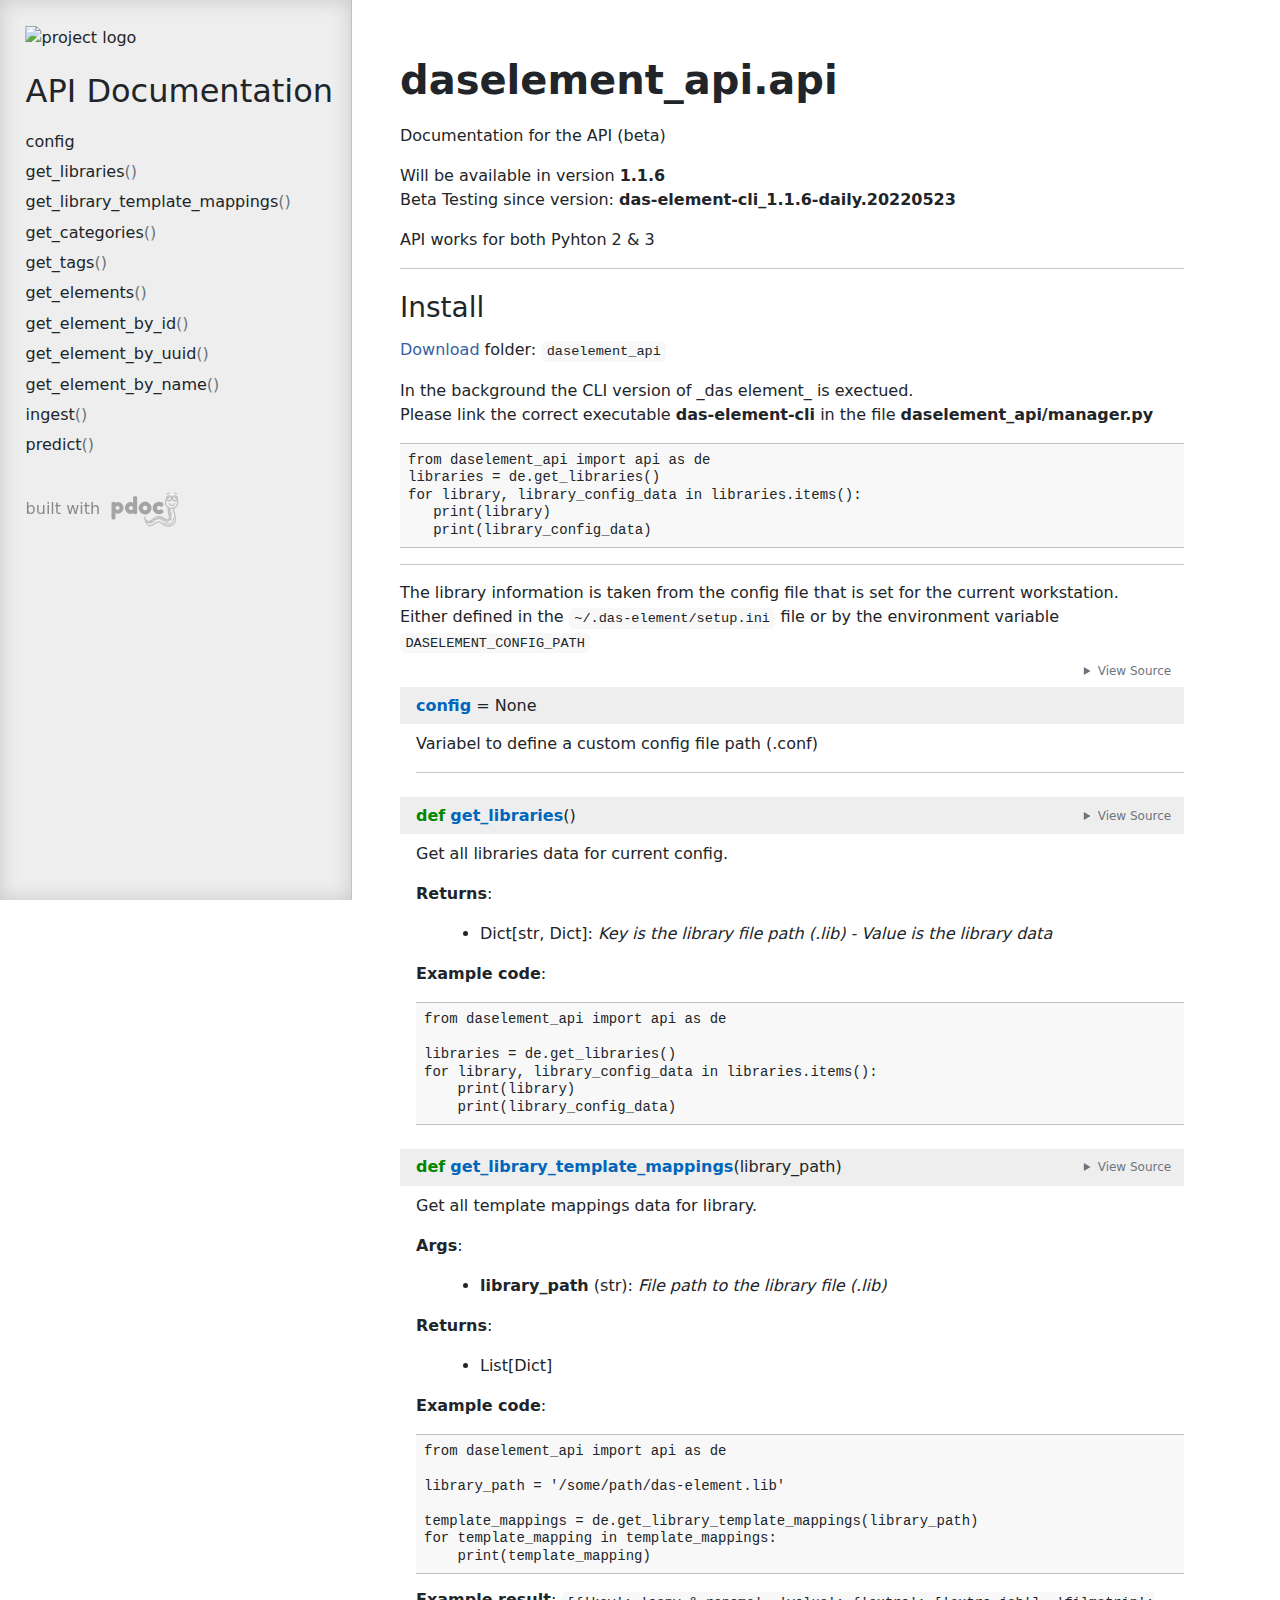
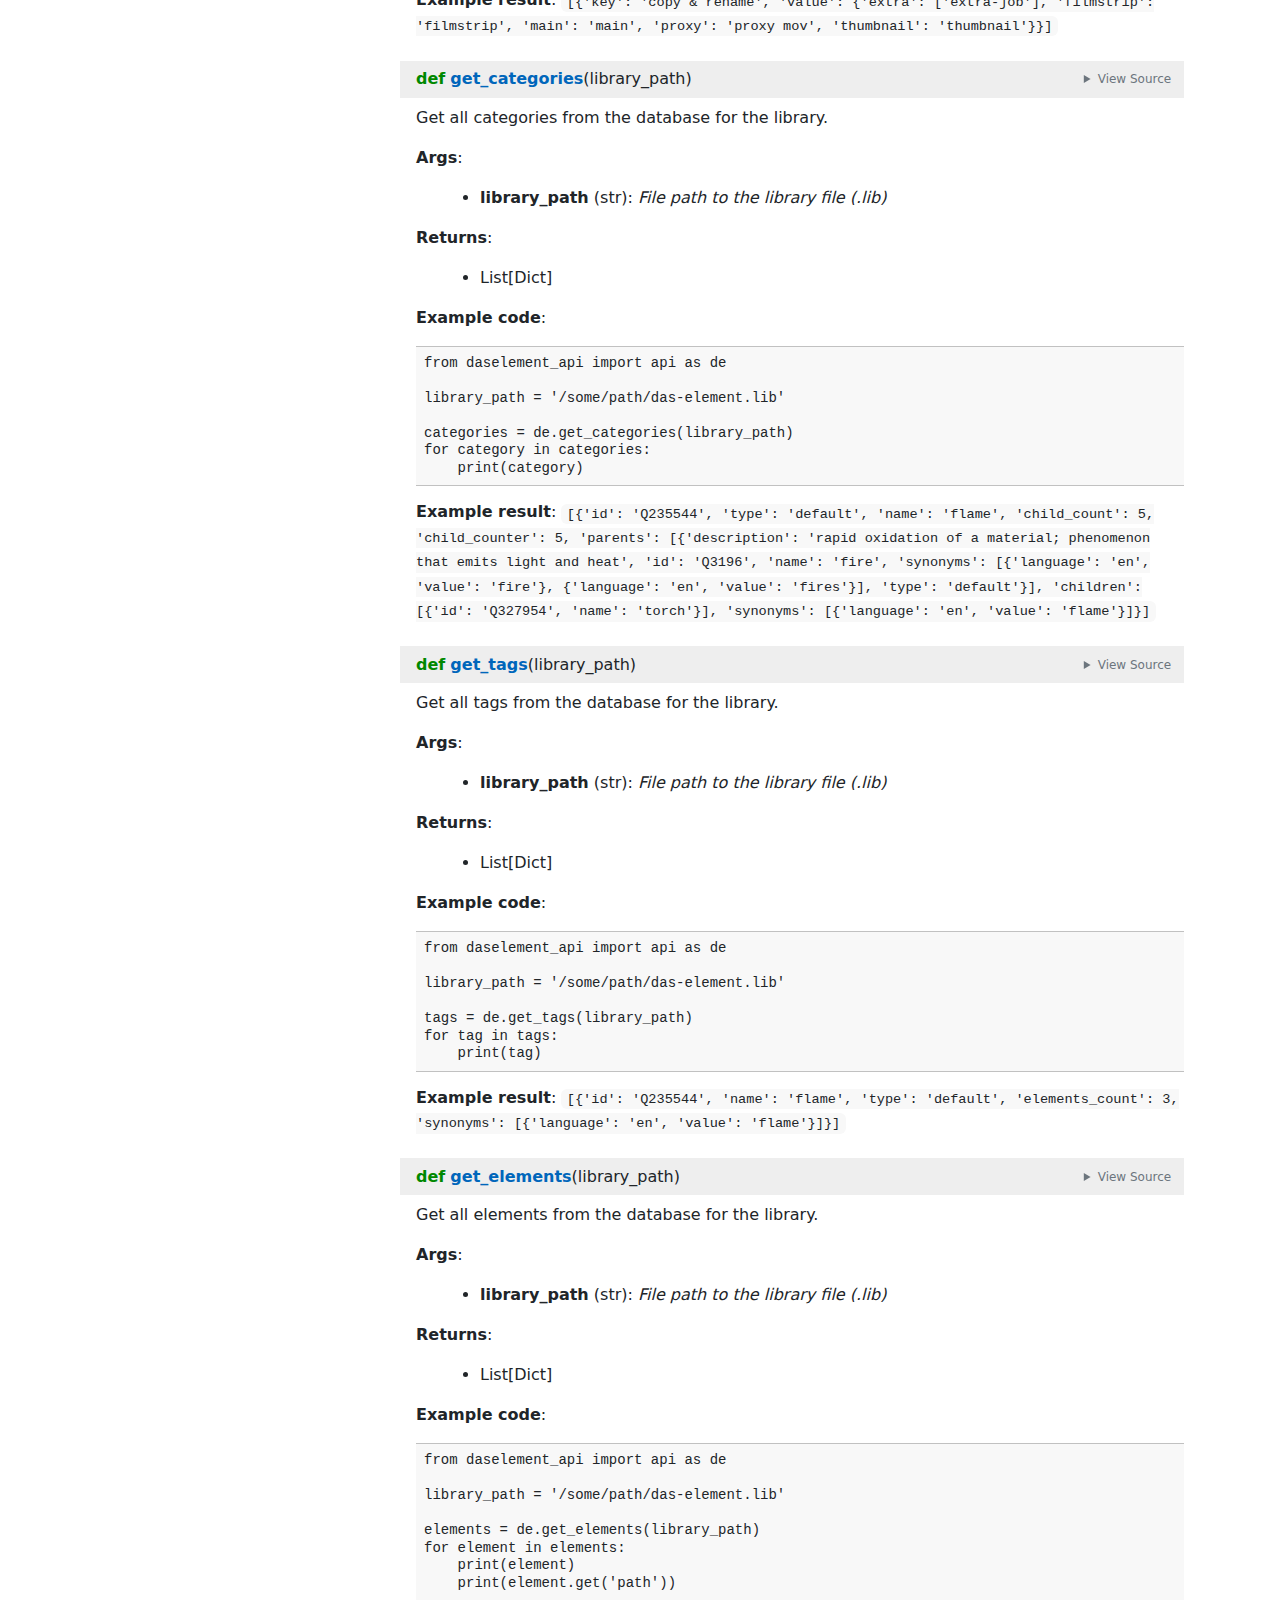
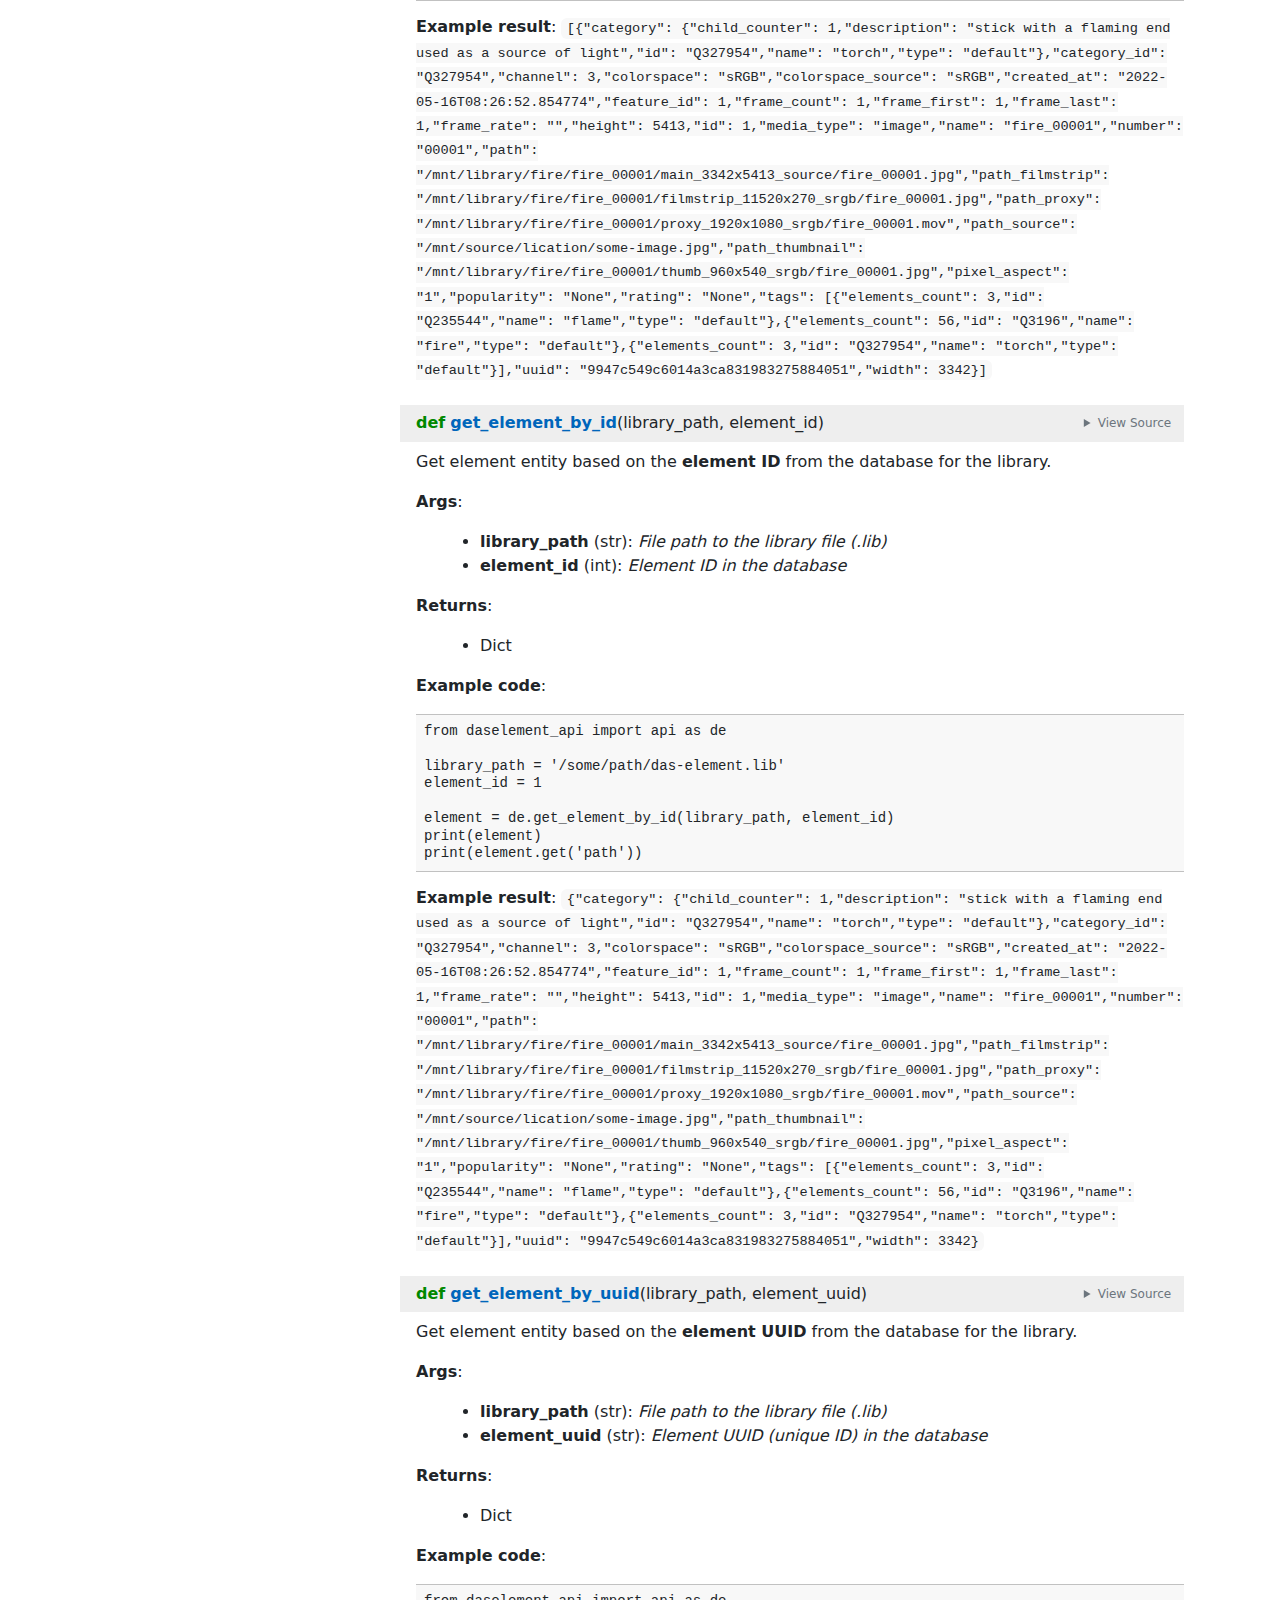
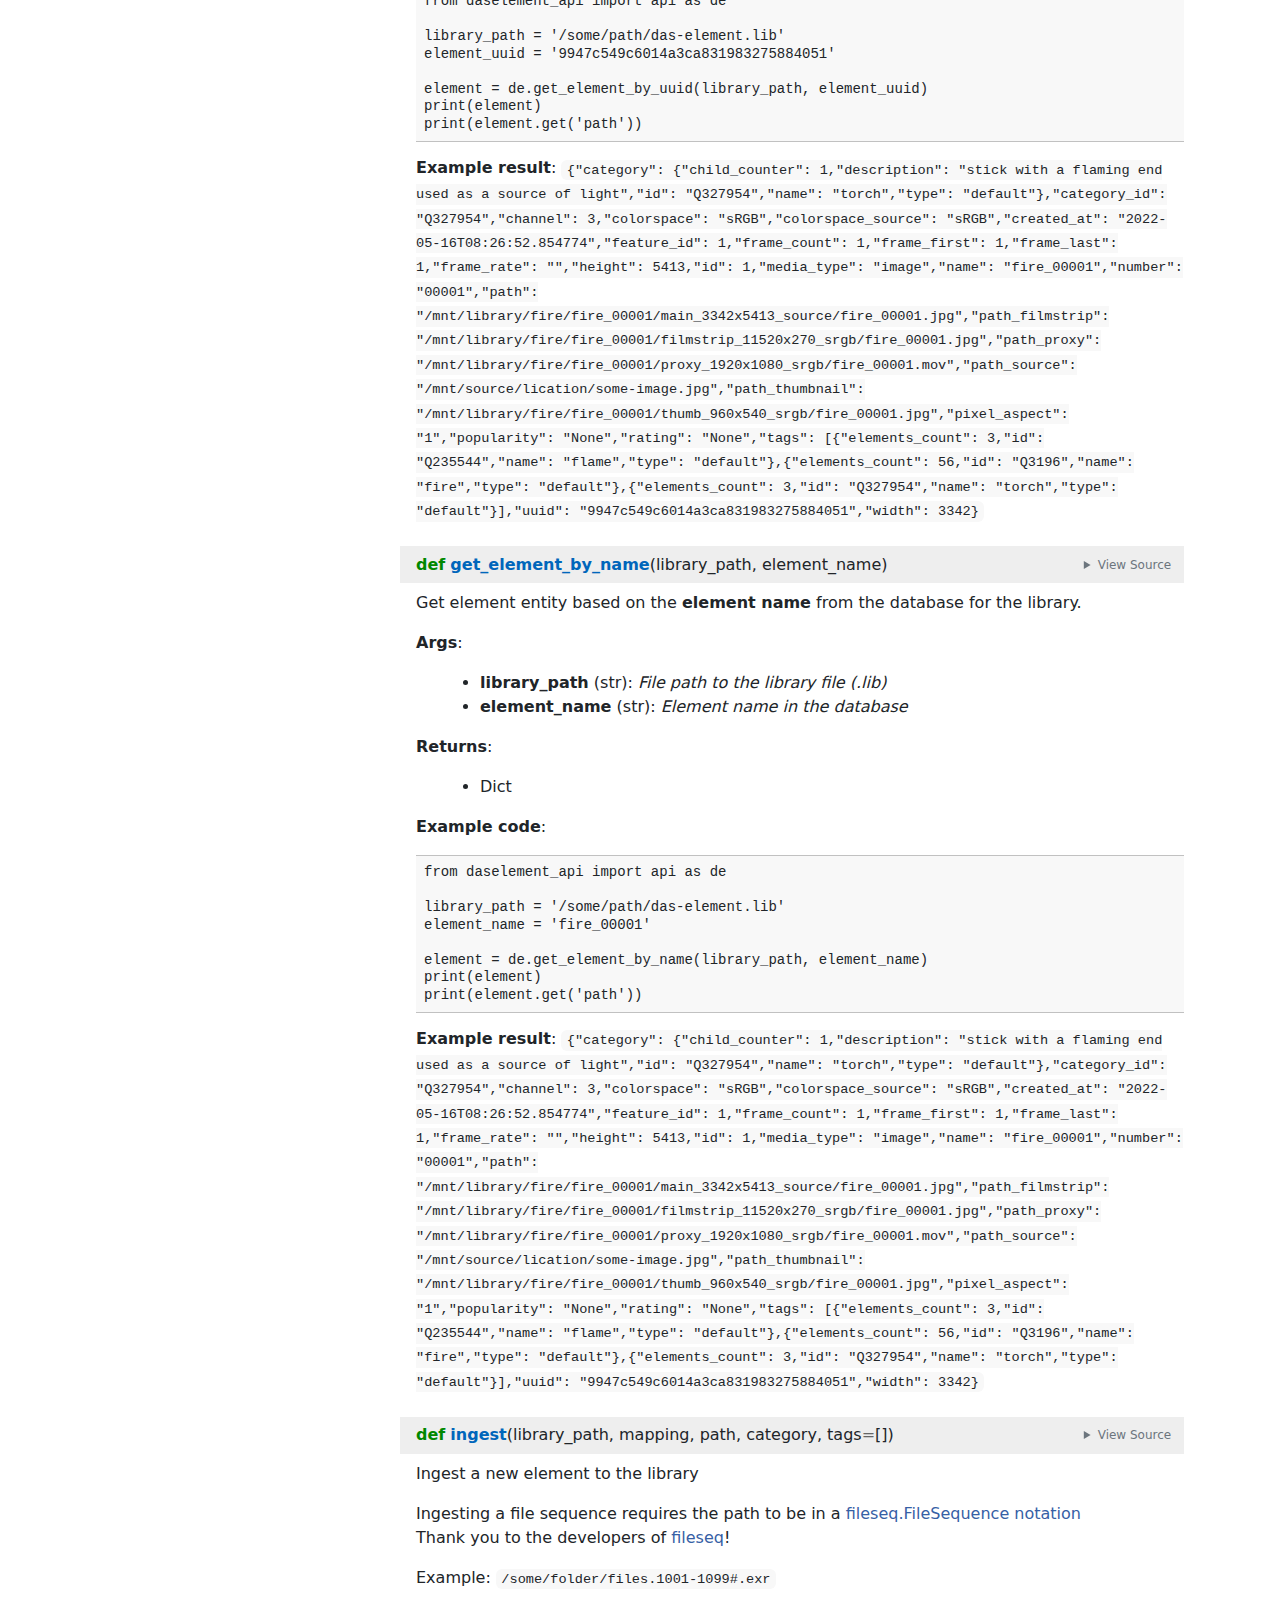
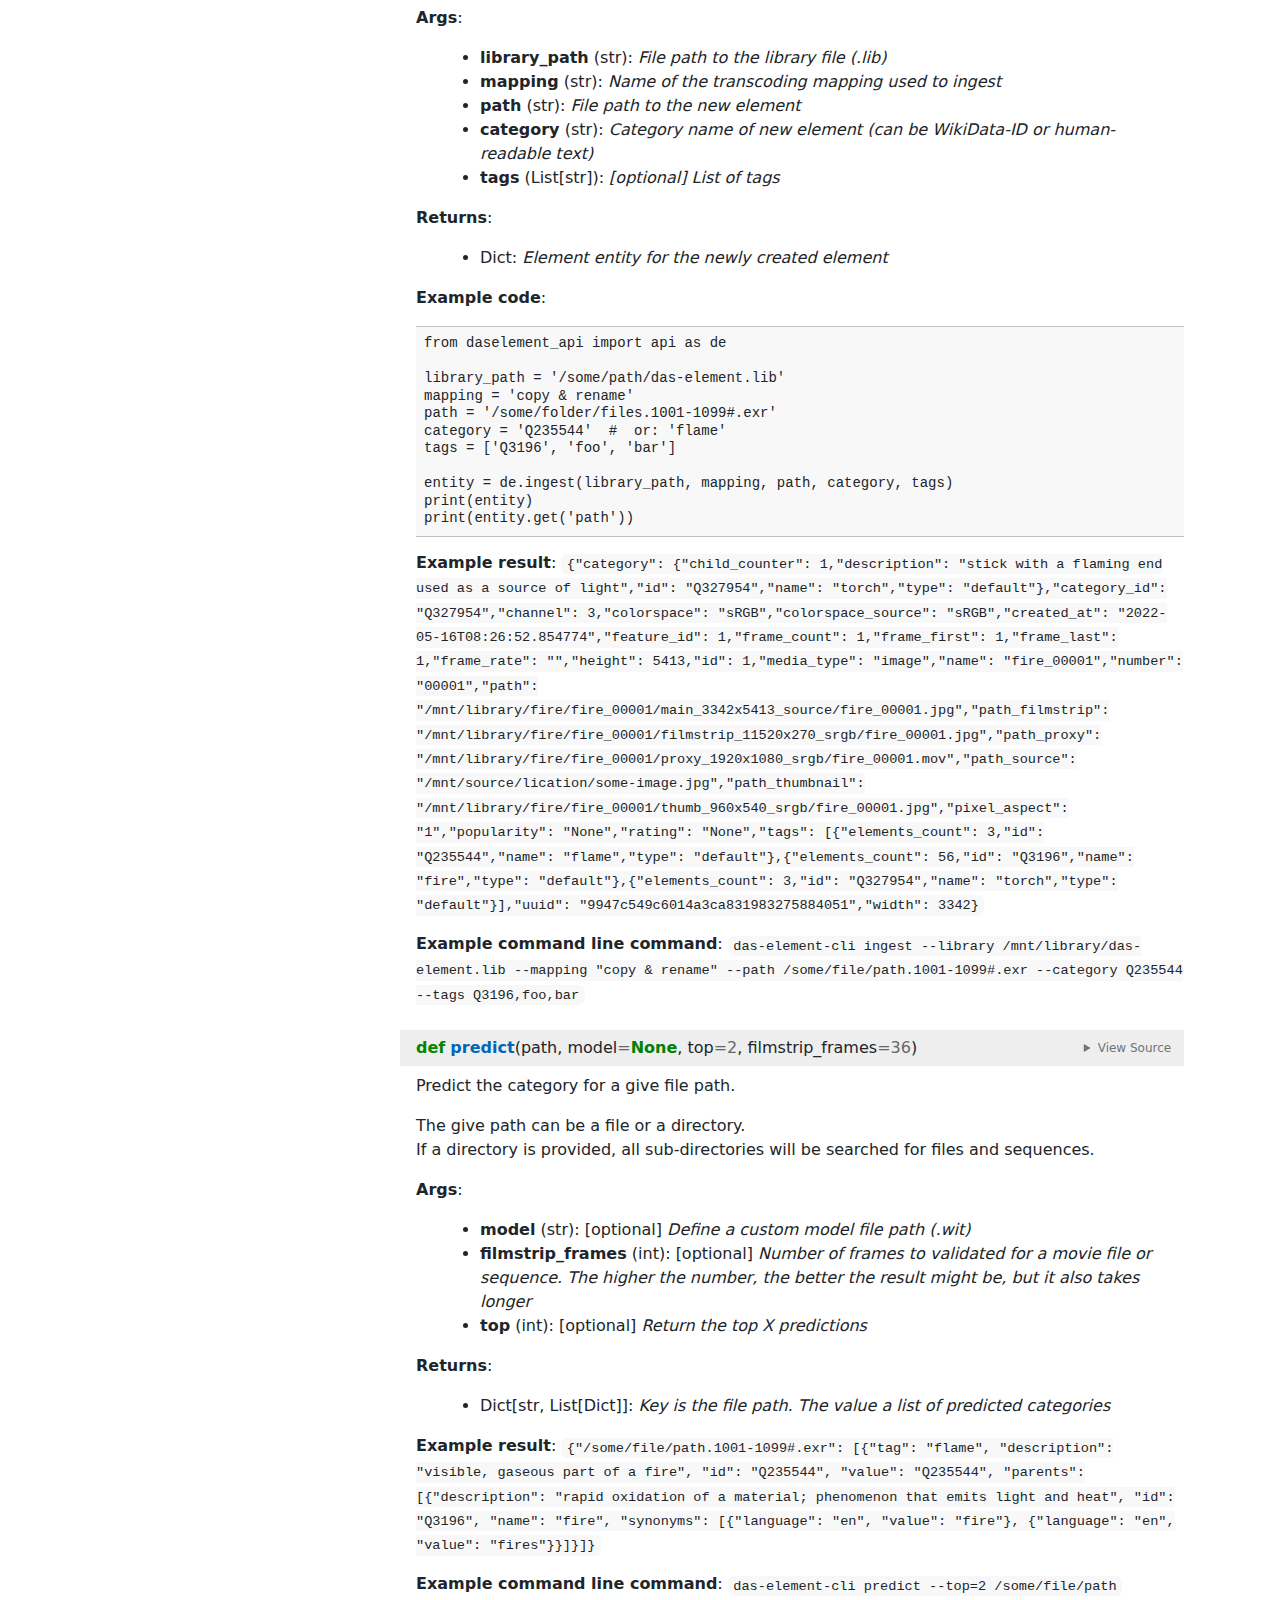
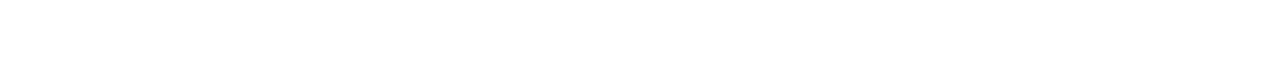
==== commit 869957dd: "update help text" ====
--- a/docs/daselement_api/api.html
+++ b/docs/daselement_api/api.html
@@ -73,10 +73,30 @@
                     <h1 class="modulename">
 daselement_api<wbr>.api    </h1>
 
-                        <div class="docstring"><p>Documentation for the API  </p>
-
-<p>In the background the CLI version of <em>das element</em> is exectued. <br />
-Please link the correct executable <strong>das-element-cli</strong> in the file <strong>daselement_api/manager.py</strong>  </p>
+                        <div class="docstring"><p>Documentation for the API (beta)</p>
+
+<p>Will be available in version <strong>1.1.6</strong> <br />
+Beta Testing since version: <strong>das-element-cli_1.1.6-daily.20220523</strong></p>
+
+<p>API works for both Pyhton 2 &amp; 3</p>
+
+<hr />
+
+<h3 id="install">Install</h3>
+
+<p><a href="https://github.com/das-element/python-api">Download</a> folder: <code>daselement_api</code></p>
+
+<p>In the background the CLI version of _das element_ is exectued. <br />
+Please link the correct executable <strong>das-element-cli</strong> in the file <strong>daselement_api/manager.py</strong></p>
+
+<pre><code>from daselement_api import api as de
+libraries = de.get_libraries()
+for library, library_config_data in libraries.items():
+   print(library)
+   print(library_config_data)
+</code></pre>
+
+<hr />
 
 <p>The library information is taken from the config file that is set for the current workstation. <br />
 Either defined in the <code>~/.das-element/setup.ini</code> file or by the environment variable <code>DASELEMENT_CONFIG_PATH</code></p>
@@ -94,356 +114,378 @@
 </span><span id="L-6"><a href="#L-6"><span class="linenos">  6</span></a><span class="c1">#</span>
 </span><span id="L-7"><a href="#L-7"><span class="linenos">  7</span></a><span class="c1">#                  Copyright (c) 2022 das element</span>
 </span><span id="L-8"><a href="#L-8"><span class="linenos">  8</span></a><span class="sd">&#39;&#39;&#39;</span>
-</span><span id="L-9"><a href="#L-9"><span class="linenos">  9</span></a><span class="sd">Documentation for the API  </span>
+</span><span id="L-9"><a href="#L-9"><span class="linenos">  9</span></a><span class="sd">Documentation for the API (beta)</span>
 </span><span id="L-10"><a href="#L-10"><span class="linenos"> 10</span></a>
-</span><span id="L-11"><a href="#L-11"><span class="linenos"> 11</span></a><span class="sd">In the background the CLI version of *das element* is exectued.  </span>
-</span><span id="L-12"><a href="#L-12"><span class="linenos"> 12</span></a><span class="sd">Please link the correct executable **das-element-cli** in the file **daselement_api/manager.py**  </span>
+</span><span id="L-11"><a href="#L-11"><span class="linenos"> 11</span></a><span class="sd">Will be available in version **1.1.6**  </span>
+</span><span id="L-12"><a href="#L-12"><span class="linenos"> 12</span></a><span class="sd">Beta Testing since version: **das-element-cli_1.1.6-daily.20220523**</span>
 </span><span id="L-13"><a href="#L-13"><span class="linenos"> 13</span></a>
-</span><span id="L-14"><a href="#L-14"><span class="linenos"> 14</span></a><span class="sd">The library information is taken from the config file that is set for the current workstation.  </span>
-</span><span id="L-15"><a href="#L-15"><span class="linenos"> 15</span></a><span class="sd">Either defined in the `~/.das-element/setup.ini` file or by the environment variable `DASELEMENT_CONFIG_PATH`  </span>
-</span><span id="L-16"><a href="#L-16"><span class="linenos"> 16</span></a>
-</span><span id="L-17"><a href="#L-17"><span class="linenos"> 17</span></a><span class="sd">&#39;&#39;&#39;</span>
-</span><span id="L-18"><a href="#L-18"><span class="linenos"> 18</span></a>
-</span><span id="L-19"><a href="#L-19"><span class="linenos"> 19</span></a><span class="kn">from</span> <span class="nn">.manager</span> <span class="kn">import</span> <span class="n">execute_command</span><span class="p">,</span> <span class="n">as_quoted_string</span>
-</span><span id="L-20"><a href="#L-20"><span class="linenos"> 20</span></a>
-</span><span id="L-21"><a href="#L-21"><span class="linenos"> 21</span></a><span class="n">config</span> <span class="o">=</span> <span class="kc">None</span>
-</span><span id="L-22"><a href="#L-22"><span class="linenos"> 22</span></a><span class="sd">&#39;&#39;&#39;Variabel to define a custom config file path (.conf)</span>
-</span><span id="L-23"><a href="#L-23"><span class="linenos"> 23</span></a>
-</span><span id="L-24"><a href="#L-24"><span class="linenos"> 24</span></a><span class="sd">---</span>
-</span><span id="L-25"><a href="#L-25"><span class="linenos"> 25</span></a><span class="sd">&#39;&#39;&#39;</span>
-</span><span id="L-26"><a href="#L-26"><span class="linenos"> 26</span></a>
-</span><span id="L-27"><a href="#L-27"><span class="linenos"> 27</span></a>
-</span><span id="L-28"><a href="#L-28"><span class="linenos"> 28</span></a><span class="k">def</span> <span class="nf">get_libraries</span><span class="p">():</span>
-</span><span id="L-29"><a href="#L-29"><span class="linenos"> 29</span></a>    <span class="sd">&#39;&#39;&#39;</span>
-</span><span id="L-30"><a href="#L-30"><span class="linenos"> 30</span></a><span class="sd">    Get all libraries data for current config.</span>
-</span><span id="L-31"><a href="#L-31"><span class="linenos"> 31</span></a>
-</span><span id="L-32"><a href="#L-32"><span class="linenos"> 32</span></a><span class="sd">    **Returns**:</span>
-</span><span id="L-33"><a href="#L-33"><span class="linenos"> 33</span></a><span class="sd">    &gt; - Dict[str, Dict]: *Key is the library file path (.lib) - Value is the library data*</span>
+</span><span id="L-14"><a href="#L-14"><span class="linenos"> 14</span></a><span class="sd">API works for both Pyhton 2 &amp; 3</span>
+</span><span id="L-15"><a href="#L-15"><span class="linenos"> 15</span></a>
+</span><span id="L-16"><a href="#L-16"><span class="linenos"> 16</span></a><span class="sd">---</span>
+</span><span id="L-17"><a href="#L-17"><span class="linenos"> 17</span></a>
+</span><span id="L-18"><a href="#L-18"><span class="linenos"> 18</span></a><span class="sd">### Install</span>
+</span><span id="L-19"><a href="#L-19"><span class="linenos"> 19</span></a>
+</span><span id="L-20"><a href="#L-20"><span class="linenos"> 20</span></a><span class="sd">[Download](https://github.com/das-element/python-api) folder: `daselement_api`</span>
+</span><span id="L-21"><a href="#L-21"><span class="linenos"> 21</span></a>
+</span><span id="L-22"><a href="#L-22"><span class="linenos"> 22</span></a><span class="sd">In the background the CLI version of _das element_ is exectued.  </span>
+</span><span id="L-23"><a href="#L-23"><span class="linenos"> 23</span></a><span class="sd">Please link the correct executable **das-element-cli** in the file **daselement_api/manager.py**</span>
+</span><span id="L-24"><a href="#L-24"><span class="linenos"> 24</span></a>
+</span><span id="L-25"><a href="#L-25"><span class="linenos"> 25</span></a><span class="sd">```</span>
+</span><span id="L-26"><a href="#L-26"><span class="linenos"> 26</span></a><span class="sd">from daselement_api import api as de</span>
+</span><span id="L-27"><a href="#L-27"><span class="linenos"> 27</span></a><span class="sd">libraries = de.get_libraries()</span>
+</span><span id="L-28"><a href="#L-28"><span class="linenos"> 28</span></a><span class="sd">for library, library_config_data in libraries.items():</span>
+</span><span id="L-29"><a href="#L-29"><span class="linenos"> 29</span></a><span class="sd">   print(library)</span>
+</span><span id="L-30"><a href="#L-30"><span class="linenos"> 30</span></a><span class="sd">   print(library_config_data)</span>
+</span><span id="L-31"><a href="#L-31"><span class="linenos"> 31</span></a><span class="sd">```</span>
+</span><span id="L-32"><a href="#L-32"><span class="linenos"> 32</span></a>
+</span><span id="L-33"><a href="#L-33"><span class="linenos"> 33</span></a><span class="sd">---</span>
 </span><span id="L-34"><a href="#L-34"><span class="linenos"> 34</span></a>
-</span><span id="L-35"><a href="#L-35"><span class="linenos"> 35</span></a><span class="sd">    **Example code**:</span>
-</span><span id="L-36"><a href="#L-36"><span class="linenos"> 36</span></a><span class="sd">    ```</span>
-</span><span id="L-37"><a href="#L-37"><span class="linenos"> 37</span></a><span class="sd">    from daselement_api import api as de</span>
-</span><span id="L-38"><a href="#L-38"><span class="linenos"> 38</span></a>
-</span><span id="L-39"><a href="#L-39"><span class="linenos"> 39</span></a><span class="sd">    libraries = de.get_libraries()</span>
-</span><span id="L-40"><a href="#L-40"><span class="linenos"> 40</span></a><span class="sd">    for library, library_config_data in libraries.items():</span>
-</span><span id="L-41"><a href="#L-41"><span class="linenos"> 41</span></a><span class="sd">        print(library)</span>
-</span><span id="L-42"><a href="#L-42"><span class="linenos"> 42</span></a><span class="sd">        print(library_config_data)</span>
-</span><span id="L-43"><a href="#L-43"><span class="linenos"> 43</span></a><span class="sd">    ```</span>
-</span><span id="L-44"><a href="#L-44"><span class="linenos"> 44</span></a><span class="sd">    &#39;&#39;&#39;</span>
-</span><span id="L-45"><a href="#L-45"><span class="linenos"> 45</span></a>    <span class="n">command</span> <span class="o">=</span> <span class="p">[</span><span class="s1">&#39;--config&#39;</span><span class="p">,</span> <span class="n">config</span><span class="p">]</span> <span class="k">if</span> <span class="n">config</span> <span class="k">else</span> <span class="p">[]</span>
-</span><span id="L-46"><a href="#L-46"><span class="linenos"> 46</span></a>    <span class="n">command</span> <span class="o">+=</span> <span class="p">[</span><span class="s1">&#39;get-libraries&#39;</span><span class="p">]</span>
-</span><span id="L-47"><a href="#L-47"><span class="linenos"> 47</span></a>    <span class="k">return</span> <span class="n">execute_command</span><span class="p">(</span><span class="n">command</span><span class="p">)</span>
+</span><span id="L-35"><a href="#L-35"><span class="linenos"> 35</span></a><span class="sd">The library information is taken from the config file that is set for the current workstation.  </span>
+</span><span id="L-36"><a href="#L-36"><span class="linenos"> 36</span></a><span class="sd">Either defined in the `~/.das-element/setup.ini` file or by the environment variable `DASELEMENT_CONFIG_PATH`</span>
+</span><span id="L-37"><a href="#L-37"><span class="linenos"> 37</span></a>
+</span><span id="L-38"><a href="#L-38"><span class="linenos"> 38</span></a><span class="sd">&#39;&#39;&#39;</span>
+</span><span id="L-39"><a href="#L-39"><span class="linenos"> 39</span></a>
+</span><span id="L-40"><a href="#L-40"><span class="linenos"> 40</span></a><span class="kn">from</span> <span class="nn">.manager</span> <span class="kn">import</span> <span class="n">execute_command</span><span class="p">,</span> <span class="n">as_quoted_string</span>
+</span><span id="L-41"><a href="#L-41"><span class="linenos"> 41</span></a>
+</span><span id="L-42"><a href="#L-42"><span class="linenos"> 42</span></a><span class="n">config</span> <span class="o">=</span> <span class="kc">None</span>
+</span><span id="L-43"><a href="#L-43"><span class="linenos"> 43</span></a><span class="sd">&#39;&#39;&#39;</span>
+</span><span id="L-44"><a href="#L-44"><span class="linenos"> 44</span></a><span class="sd">Variabel to define a custom config file path (.conf)</span>
+</span><span id="L-45"><a href="#L-45"><span class="linenos"> 45</span></a>
+</span><span id="L-46"><a href="#L-46"><span class="linenos"> 46</span></a><span class="sd">---</span>
+</span><span id="L-47"><a href="#L-47"><span class="linenos"> 47</span></a><span class="sd">&#39;&#39;&#39;</span>
 </span><span id="L-48"><a href="#L-48"><span class="linenos"> 48</span></a>
 </span><span id="L-49"><a href="#L-49"><span class="linenos"> 49</span></a>
-</span><span id="L-50"><a href="#L-50"><span class="linenos"> 50</span></a><span class="k">def</span> <span class="nf">get_library_template_mappings</span><span class="p">(</span><span class="n">library_path</span><span class="p">):</span>
+</span><span id="L-50"><a href="#L-50"><span class="linenos"> 50</span></a><span class="k">def</span> <span class="nf">get_libraries</span><span class="p">():</span>
 </span><span id="L-51"><a href="#L-51"><span class="linenos"> 51</span></a>    <span class="sd">&#39;&#39;&#39;</span>
-</span><span id="L-52"><a href="#L-52"><span class="linenos"> 52</span></a><span class="sd">    Get all template mappings data for library.</span>
+</span><span id="L-52"><a href="#L-52"><span class="linenos"> 52</span></a><span class="sd">    Get all libraries data for current config.</span>
 </span><span id="L-53"><a href="#L-53"><span class="linenos"> 53</span></a>
-</span><span id="L-54"><a href="#L-54"><span class="linenos"> 54</span></a><span class="sd">    **Args**:</span>
-</span><span id="L-55"><a href="#L-55"><span class="linenos"> 55</span></a><span class="sd">    &gt; - **library_path** (str): *File path to the library file (.lib)*</span>
+</span><span id="L-54"><a href="#L-54"><span class="linenos"> 54</span></a><span class="sd">    **Returns**:</span>
+</span><span id="L-55"><a href="#L-55"><span class="linenos"> 55</span></a><span class="sd">    &gt; - Dict[str, Dict]: *Key is the library file path (.lib) - Value is the library data*</span>
 </span><span id="L-56"><a href="#L-56"><span class="linenos"> 56</span></a>
-</span><span id="L-57"><a href="#L-57"><span class="linenos"> 57</span></a><span class="sd">    **Returns**:</span>
-</span><span id="L-58"><a href="#L-58"><span class="linenos"> 58</span></a><span class="sd">    &gt; - List[Dict]</span>
-</span><span id="L-59"><a href="#L-59"><span class="linenos"> 59</span></a>
-</span><span id="L-60"><a href="#L-60"><span class="linenos"> 60</span></a><span class="sd">    **Example code**:</span>
-</span><span id="L-61"><a href="#L-61"><span class="linenos"> 61</span></a><span class="sd">    ```</span>
-</span><span id="L-62"><a href="#L-62"><span class="linenos"> 62</span></a><span class="sd">    from daselement_api import api as de</span>
-</span><span id="L-63"><a href="#L-63"><span class="linenos"> 63</span></a>
-</span><span id="L-64"><a href="#L-64"><span class="linenos"> 64</span></a><span class="sd">    library_path = &#39;/some/path/das-element.lib&#39;</span>
-</span><span id="L-65"><a href="#L-65"><span class="linenos"> 65</span></a>
-</span><span id="L-66"><a href="#L-66"><span class="linenos"> 66</span></a><span class="sd">    template_mappings = de.get_library_template_mappings(library_path)</span>
-</span><span id="L-67"><a href="#L-67"><span class="linenos"> 67</span></a><span class="sd">    for template_mapping in template_mappings:</span>
-</span><span id="L-68"><a href="#L-68"><span class="linenos"> 68</span></a><span class="sd">        print(template_mapping)</span>
-</span><span id="L-69"><a href="#L-69"><span class="linenos"> 69</span></a><span class="sd">    ```</span>
+</span><span id="L-57"><a href="#L-57"><span class="linenos"> 57</span></a><span class="sd">    **Example code**:</span>
+</span><span id="L-58"><a href="#L-58"><span class="linenos"> 58</span></a><span class="sd">    ```</span>
+</span><span id="L-59"><a href="#L-59"><span class="linenos"> 59</span></a><span class="sd">    from daselement_api import api as de</span>
+</span><span id="L-60"><a href="#L-60"><span class="linenos"> 60</span></a>
+</span><span id="L-61"><a href="#L-61"><span class="linenos"> 61</span></a><span class="sd">    libraries = de.get_libraries()</span>
+</span><span id="L-62"><a href="#L-62"><span class="linenos"> 62</span></a><span class="sd">    for library, library_config_data in libraries.items():</span>
+</span><span id="L-63"><a href="#L-63"><span class="linenos"> 63</span></a><span class="sd">        print(library)</span>
+</span><span id="L-64"><a href="#L-64"><span class="linenos"> 64</span></a><span class="sd">        print(library_config_data)</span>
+</span><span id="L-65"><a href="#L-65"><span class="linenos"> 65</span></a><span class="sd">    ```</span>
+</span><span id="L-66"><a href="#L-66"><span class="linenos"> 66</span></a><span class="sd">    &#39;&#39;&#39;</span>
+</span><span id="L-67"><a href="#L-67"><span class="linenos"> 67</span></a>    <span class="n">command</span> <span class="o">=</span> <span class="p">[</span><span class="s1">&#39;--config&#39;</span><span class="p">,</span> <span class="n">config</span><span class="p">]</span> <span class="k">if</span> <span class="n">config</span> <span class="k">else</span> <span class="p">[]</span>
+</span><span id="L-68"><a href="#L-68"><span class="linenos"> 68</span></a>    <span class="n">command</span> <span class="o">+=</span> <span class="p">[</span><span class="s1">&#39;get-libraries&#39;</span><span class="p">]</span>
+</span><span id="L-69"><a href="#L-69"><span class="linenos"> 69</span></a>    <span class="k">return</span> <span class="n">execute_command</span><span class="p">(</span><span class="n">command</span><span class="p">)</span>
 </span><span id="L-70"><a href="#L-70"><span class="linenos"> 70</span></a>
-</span><span id="L-71"><a href="#L-71"><span class="linenos"> 71</span></a><span class="sd">    **Example result**:  </span>
-</span><span id="L-72"><a href="#L-72"><span class="linenos"> 72</span></a><span class="sd">    `[{&#39;key&#39;: &#39;copy &amp; rename&#39;, &#39;value&#39;: {&#39;extra&#39;: [&#39;extra-job&#39;], &#39;filmstrip&#39;: &#39;filmstrip&#39;, &#39;main&#39;: &#39;main&#39;, &#39;proxy&#39;: &#39;proxy mov&#39;, &#39;thumbnail&#39;: &#39;thumbnail&#39;}}]`</span>
-</span><span id="L-73"><a href="#L-73"><span class="linenos"> 73</span></a><span class="sd">    &#39;&#39;&#39;</span>
-</span><span id="L-74"><a href="#L-74"><span class="linenos"> 74</span></a>    <span class="n">command</span> <span class="o">=</span> <span class="p">[</span><span class="s1">&#39;--config&#39;</span><span class="p">,</span> <span class="n">config</span><span class="p">]</span> <span class="k">if</span> <span class="n">config</span> <span class="k">else</span> <span class="p">[]</span>
-</span><span id="L-75"><a href="#L-75"><span class="linenos"> 75</span></a>    <span class="n">command</span> <span class="o">+=</span> <span class="p">[</span>
-</span><span id="L-76"><a href="#L-76"><span class="linenos"> 76</span></a>        <span class="s1">&#39;get-library-template-mappings&#39;</span><span class="p">,</span>
-</span><span id="L-77"><a href="#L-77"><span class="linenos"> 77</span></a>        <span class="n">as_quoted_string</span><span class="p">(</span><span class="n">library_path</span><span class="p">)</span>
-</span><span id="L-78"><a href="#L-78"><span class="linenos"> 78</span></a>    <span class="p">]</span>
-</span><span id="L-79"><a href="#L-79"><span class="linenos"> 79</span></a>    <span class="k">return</span> <span class="n">execute_command</span><span class="p">(</span><span class="n">command</span><span class="p">)</span>
-</span><span id="L-80"><a href="#L-80"><span class="linenos"> 80</span></a>
+</span><span id="L-71"><a href="#L-71"><span class="linenos"> 71</span></a>
+</span><span id="L-72"><a href="#L-72"><span class="linenos"> 72</span></a><span class="k">def</span> <span class="nf">get_library_template_mappings</span><span class="p">(</span><span class="n">library_path</span><span class="p">):</span>
+</span><span id="L-73"><a href="#L-73"><span class="linenos"> 73</span></a>    <span class="sd">&#39;&#39;&#39;</span>
+</span><span id="L-74"><a href="#L-74"><span class="linenos"> 74</span></a><span class="sd">    Get all template mappings data for library.</span>
+</span><span id="L-75"><a href="#L-75"><span class="linenos"> 75</span></a>
+</span><span id="L-76"><a href="#L-76"><span class="linenos"> 76</span></a><span class="sd">    **Args**:</span>
+</span><span id="L-77"><a href="#L-77"><span class="linenos"> 77</span></a><span class="sd">    &gt; - **library_path** (str): *File path to the library file (.lib)*</span>
+</span><span id="L-78"><a href="#L-78"><span class="linenos"> 78</span></a>
+</span><span id="L-79"><a href="#L-79"><span class="linenos"> 79</span></a><span class="sd">    **Returns**:</span>
+</span><span id="L-80"><a href="#L-80"><span class="linenos"> 80</span></a><span class="sd">    &gt; - List[Dict]</span>
 </span><span id="L-81"><a href="#L-81"><span class="linenos"> 81</span></a>
-</span><span id="L-82"><a href="#L-82"><span class="linenos"> 82</span></a><span class="k">def</span> <span class="nf">get_categories</span><span class="p">(</span><span class="n">library_path</span><span class="p">):</span>
-</span><span id="L-83"><a href="#L-83"><span class="linenos"> 83</span></a>    <span class="sd">&#39;&#39;&#39;</span>
-</span><span id="L-84"><a href="#L-84"><span class="linenos"> 84</span></a><span class="sd">    Get all categories from the database for the library.  </span>
+</span><span id="L-82"><a href="#L-82"><span class="linenos"> 82</span></a><span class="sd">    **Example code**:</span>
+</span><span id="L-83"><a href="#L-83"><span class="linenos"> 83</span></a><span class="sd">    ```</span>
+</span><span id="L-84"><a href="#L-84"><span class="linenos"> 84</span></a><span class="sd">    from daselement_api import api as de</span>
 </span><span id="L-85"><a href="#L-85"><span class="linenos"> 85</span></a>
-</span><span id="L-86"><a href="#L-86"><span class="linenos"> 86</span></a><span class="sd">    **Args**:</span>
-</span><span id="L-87"><a href="#L-87"><span class="linenos"> 87</span></a><span class="sd">    &gt; - **library_path** (str): *File path to the library file (.lib)*</span>
-</span><span id="L-88"><a href="#L-88"><span class="linenos"> 88</span></a>
-</span><span id="L-89"><a href="#L-89"><span class="linenos"> 89</span></a><span class="sd">    **Returns**:</span>
-</span><span id="L-90"><a href="#L-90"><span class="linenos"> 90</span></a><span class="sd">    &gt; - List[Dict]</span>
-</span><span id="L-91"><a href="#L-91"><span class="linenos"> 91</span></a>
-</span><span id="L-92"><a href="#L-92"><span class="linenos"> 92</span></a><span class="sd">    **Example code**:</span>
-</span><span id="L-93"><a href="#L-93"><span class="linenos"> 93</span></a><span class="sd">    ```</span>
-</span><span id="L-94"><a href="#L-94"><span class="linenos"> 94</span></a><span class="sd">    from daselement_api import api as de</span>
-</span><span id="L-95"><a href="#L-95"><span class="linenos"> 95</span></a>
-</span><span id="L-96"><a href="#L-96"><span class="linenos"> 96</span></a><span class="sd">    library_path = &#39;/some/path/das-element.lib&#39;</span>
-</span><span id="L-97"><a href="#L-97"><span class="linenos"> 97</span></a>
-</span><span id="L-98"><a href="#L-98"><span class="linenos"> 98</span></a><span class="sd">    categories = de.get_categories(library_path)</span>
-</span><span id="L-99"><a href="#L-99"><span class="linenos"> 99</span></a><span class="sd">    for category in categories:</span>
-</span><span id="L-100"><a href="#L-100"><span class="linenos">100</span></a><span class="sd">        print(category)</span>
-</span><span id="L-101"><a href="#L-101"><span class="linenos">101</span></a><span class="sd">    ```</span>
+</span><span id="L-86"><a href="#L-86"><span class="linenos"> 86</span></a><span class="sd">    library_path = &#39;/some/path/das-element.lib&#39;</span>
+</span><span id="L-87"><a href="#L-87"><span class="linenos"> 87</span></a>
+</span><span id="L-88"><a href="#L-88"><span class="linenos"> 88</span></a><span class="sd">    template_mappings = de.get_library_template_mappings(library_path)</span>
+</span><span id="L-89"><a href="#L-89"><span class="linenos"> 89</span></a><span class="sd">    for template_mapping in template_mappings:</span>
+</span><span id="L-90"><a href="#L-90"><span class="linenos"> 90</span></a><span class="sd">        print(template_mapping)</span>
+</span><span id="L-91"><a href="#L-91"><span class="linenos"> 91</span></a><span class="sd">    ```</span>
+</span><span id="L-92"><a href="#L-92"><span class="linenos"> 92</span></a>
+</span><span id="L-93"><a href="#L-93"><span class="linenos"> 93</span></a><span class="sd">    **Example result**:</span>
+</span><span id="L-94"><a href="#L-94"><span class="linenos"> 94</span></a><span class="sd">    `[{&#39;key&#39;: &#39;copy &amp; rename&#39;, &#39;value&#39;: {&#39;extra&#39;: [&#39;extra-job&#39;], &#39;filmstrip&#39;: &#39;filmstrip&#39;, &#39;main&#39;: &#39;main&#39;, &#39;proxy&#39;: &#39;proxy mov&#39;, &#39;thumbnail&#39;: &#39;thumbnail&#39;}}]`</span>
+</span><span id="L-95"><a href="#L-95"><span class="linenos"> 95</span></a><span class="sd">    &#39;&#39;&#39;</span>
+</span><span id="L-96"><a href="#L-96"><span class="linenos"> 96</span></a>    <span class="n">command</span> <span class="o">=</span> <span class="p">[</span><span class="s1">&#39;--config&#39;</span><span class="p">,</span> <span class="n">config</span><span class="p">]</span> <span class="k">if</span> <span class="n">config</span> <span class="k">else</span> <span class="p">[]</span>
+</span><span id="L-97"><a href="#L-97"><span class="linenos"> 97</span></a>    <span class="n">command</span> <span class="o">+=</span> <span class="p">[</span>
+</span><span id="L-98"><a href="#L-98"><span class="linenos"> 98</span></a>        <span class="s1">&#39;get-library-template-mappings&#39;</span><span class="p">,</span>
+</span><span id="L-99"><a href="#L-99"><span class="linenos"> 99</span></a>        <span class="n">as_quoted_string</span><span class="p">(</span><span class="n">library_path</span><span class="p">)</span>
+</span><span id="L-100"><a href="#L-100"><span class="linenos">100</span></a>    <span class="p">]</span>
+</span><span id="L-101"><a href="#L-101"><span class="linenos">101</span></a>    <span class="k">return</span> <span class="n">execute_command</span><span class="p">(</span><span class="n">command</span><span class="p">)</span>
 </span><span id="L-102"><a href="#L-102"><span class="linenos">102</span></a>
-</span><span id="L-103"><a href="#L-103"><span class="linenos">103</span></a><span class="sd">    **Example result**:  </span>
-</span><span id="L-104"><a href="#L-104"><span class="linenos">104</span></a><span class="sd">    `[{&#39;id&#39;: &#39;Q235544&#39;, &#39;type&#39;: &#39;default&#39;, &#39;name&#39;: &#39;flame&#39;, &#39;child_count&#39;: 5, &#39;child_counter&#39;: 5, &#39;parents&#39;: [{&#39;description&#39;: &#39;rapid oxidation of a material; phenomenon that emits light and heat&#39;, &#39;id&#39;: &#39;Q3196&#39;, &#39;name&#39;: &#39;fire&#39;, &#39;synonyms&#39;: [{&#39;language&#39;: &#39;en&#39;, &#39;value&#39;: &#39;fire&#39;}, {&#39;language&#39;: &#39;en&#39;, &#39;value&#39;: &#39;fires&#39;}], &#39;type&#39;: &#39;default&#39;}], &#39;children&#39;: [{&#39;id&#39;: &#39;Q327954&#39;, &#39;name&#39;: &#39;torch&#39;}], &#39;synonyms&#39;: [{&#39;language&#39;: &#39;en&#39;, &#39;value&#39;: &#39;flame&#39;}]}]`</span>
-</span><span id="L-105"><a href="#L-105"><span class="linenos">105</span></a><span class="sd">    &#39;&#39;&#39;</span>
-</span><span id="L-106"><a href="#L-106"><span class="linenos">106</span></a>    <span class="n">command</span> <span class="o">=</span> <span class="p">[</span><span class="s1">&#39;--config&#39;</span><span class="p">,</span> <span class="n">config</span><span class="p">]</span> <span class="k">if</span> <span class="n">config</span> <span class="k">else</span> <span class="p">[]</span>
-</span><span id="L-107"><a href="#L-107"><span class="linenos">107</span></a>    <span class="n">command</span> <span class="o">+=</span> <span class="p">[</span><span class="s1">&#39;get-categories&#39;</span><span class="p">,</span> <span class="n">as_quoted_string</span><span class="p">(</span><span class="n">library_path</span><span class="p">)]</span>
-</span><span id="L-108"><a href="#L-108"><span class="linenos">108</span></a>    <span class="k">return</span> <span class="n">execute_command</span><span class="p">(</span><span class="n">command</span><span class="p">)</span>
-</span><span id="L-109"><a href="#L-109"><span class="linenos">109</span></a>
+</span><span id="L-103"><a href="#L-103"><span class="linenos">103</span></a>
+</span><span id="L-104"><a href="#L-104"><span class="linenos">104</span></a><span class="k">def</span> <span class="nf">get_categories</span><span class="p">(</span><span class="n">library_path</span><span class="p">):</span>
+</span><span id="L-105"><a href="#L-105"><span class="linenos">105</span></a>    <span class="sd">&#39;&#39;&#39;</span>
+</span><span id="L-106"><a href="#L-106"><span class="linenos">106</span></a><span class="sd">    Get all categories from the database for the library.</span>
+</span><span id="L-107"><a href="#L-107"><span class="linenos">107</span></a>
+</span><span id="L-108"><a href="#L-108"><span class="linenos">108</span></a><span class="sd">    **Args**:</span>
+</span><span id="L-109"><a href="#L-109"><span class="linenos">109</span></a><span class="sd">    &gt; - **library_path** (str): *File path to the library file (.lib)*</span>
 </span><span id="L-110"><a href="#L-110"><span class="linenos">110</span></a>
-</span><span id="L-111"><a href="#L-111"><span class="linenos">111</span></a><span class="k">def</span> <span class="nf">get_tags</span><span class="p">(</span><span class="n">library_path</span><span class="p">):</span>
-</span><span id="L-112"><a href="#L-112"><span class="linenos">112</span></a>    <span class="sd">&#39;&#39;&#39;</span>
-</span><span id="L-113"><a href="#L-113"><span class="linenos">113</span></a><span class="sd">    Get all tags from the database for the library.  </span>
-</span><span id="L-114"><a href="#L-114"><span class="linenos">114</span></a>
-</span><span id="L-115"><a href="#L-115"><span class="linenos">115</span></a><span class="sd">    **Args**:</span>
-</span><span id="L-116"><a href="#L-116"><span class="linenos">116</span></a><span class="sd">    &gt; - **library_path** (str): *File path to the library file (.lib)*</span>
+</span><span id="L-111"><a href="#L-111"><span class="linenos">111</span></a><span class="sd">    **Returns**:</span>
+</span><span id="L-112"><a href="#L-112"><span class="linenos">112</span></a><span class="sd">    &gt; - List[Dict]</span>
+</span><span id="L-113"><a href="#L-113"><span class="linenos">113</span></a>
+</span><span id="L-114"><a href="#L-114"><span class="linenos">114</span></a><span class="sd">    **Example code**:</span>
+</span><span id="L-115"><a href="#L-115"><span class="linenos">115</span></a><span class="sd">    ```</span>
+</span><span id="L-116"><a href="#L-116"><span class="linenos">116</span></a><span class="sd">    from daselement_api import api as de</span>
 </span><span id="L-117"><a href="#L-117"><span class="linenos">117</span></a>
-</span><span id="L-118"><a href="#L-118"><span class="linenos">118</span></a><span class="sd">    **Returns**:</span>
-</span><span id="L-119"><a href="#L-119"><span class="linenos">119</span></a><span class="sd">    &gt; - List[Dict]</span>
-</span><span id="L-120"><a href="#L-120"><span class="linenos">120</span></a>
-</span><span id="L-121"><a href="#L-121"><span class="linenos">121</span></a><span class="sd">    **Example code**:</span>
-</span><span id="L-122"><a href="#L-122"><span class="linenos">122</span></a><span class="sd">    ```</span>
-</span><span id="L-123"><a href="#L-123"><span class="linenos">123</span></a><span class="sd">    from daselement_api import api as de</span>
+</span><span id="L-118"><a href="#L-118"><span class="linenos">118</span></a><span class="sd">    library_path = &#39;/some/path/das-element.lib&#39;</span>
+</span><span id="L-119"><a href="#L-119"><span class="linenos">119</span></a>
+</span><span id="L-120"><a href="#L-120"><span class="linenos">120</span></a><span class="sd">    categories = de.get_categories(library_path)</span>
+</span><span id="L-121"><a href="#L-121"><span class="linenos">121</span></a><span class="sd">    for category in categories:</span>
+</span><span id="L-122"><a href="#L-122"><span class="linenos">122</span></a><span class="sd">        print(category)</span>
+</span><span id="L-123"><a href="#L-123"><span class="linenos">123</span></a><span class="sd">    ```</span>
 </span><span id="L-124"><a href="#L-124"><span class="linenos">124</span></a>
-</span><span id="L-125"><a href="#L-125"><span class="linenos">125</span></a><span class="sd">    library_path = &#39;/some/path/das-element.lib&#39;</span>
-</span><span id="L-126"><a href="#L-126"><span class="linenos">126</span></a>
-</span><span id="L-127"><a href="#L-127"><span class="linenos">127</span></a><span class="sd">    tags = de.get_tags(library_path)</span>
-</span><span id="L-128"><a href="#L-128"><span class="linenos">128</span></a><span class="sd">    for tag in tags:</span>
-</span><span id="L-129"><a href="#L-129"><span class="linenos">129</span></a><span class="sd">        print(tag)</span>
-</span><span id="L-130"><a href="#L-130"><span class="linenos">130</span></a><span class="sd">    ```</span>
+</span><span id="L-125"><a href="#L-125"><span class="linenos">125</span></a><span class="sd">    **Example result**:</span>
+</span><span id="L-126"><a href="#L-126"><span class="linenos">126</span></a><span class="sd">    `[{&#39;id&#39;: &#39;Q235544&#39;, &#39;type&#39;: &#39;default&#39;, &#39;name&#39;: &#39;flame&#39;, &#39;child_count&#39;: 5, &#39;child_counter&#39;: 5, &#39;parents&#39;: [{&#39;description&#39;: &#39;rapid oxidation of a material; phenomenon that emits light and heat&#39;, &#39;id&#39;: &#39;Q3196&#39;, &#39;name&#39;: &#39;fire&#39;, &#39;synonyms&#39;: [{&#39;language&#39;: &#39;en&#39;, &#39;value&#39;: &#39;fire&#39;}, {&#39;language&#39;: &#39;en&#39;, &#39;value&#39;: &#39;fires&#39;}], &#39;type&#39;: &#39;default&#39;}], &#39;children&#39;: [{&#39;id&#39;: &#39;Q327954&#39;, &#39;name&#39;: &#39;torch&#39;}], &#39;synonyms&#39;: [{&#39;language&#39;: &#39;en&#39;, &#39;value&#39;: &#39;flame&#39;}]}]`</span>
+</span><span id="L-127"><a href="#L-127"><span class="linenos">127</span></a><span class="sd">    &#39;&#39;&#39;</span>
+</span><span id="L-128"><a href="#L-128"><span class="linenos">128</span></a>    <span class="n">command</span> <span class="o">=</span> <span class="p">[</span><span class="s1">&#39;--config&#39;</span><span class="p">,</span> <span class="n">config</span><span class="p">]</span> <span class="k">if</span> <span class="n">config</span> <span class="k">else</span> <span class="p">[]</span>
+</span><span id="L-129"><a href="#L-129"><span class="linenos">129</span></a>    <span class="n">command</span> <span class="o">+=</span> <span class="p">[</span><span class="s1">&#39;get-categories&#39;</span><span class="p">,</span> <span class="n">as_quoted_string</span><span class="p">(</span><span class="n">library_path</span><span class="p">)]</span>
+</span><span id="L-130"><a href="#L-130"><span class="linenos">130</span></a>    <span class="k">return</span> <span class="n">execute_command</span><span class="p">(</span><span class="n">command</span><span class="p">)</span>
 </span><span id="L-131"><a href="#L-131"><span class="linenos">131</span></a>
-</span><span id="L-132"><a href="#L-132"><span class="linenos">132</span></a><span class="sd">    **Example result**:  </span>
-</span><span id="L-133"><a href="#L-133"><span class="linenos">133</span></a><span class="sd">    `[{&#39;id&#39;: &#39;Q235544&#39;, &#39;name&#39;: &#39;flame&#39;, &#39;type&#39;: &#39;default&#39;, &#39;elements_count&#39;: 3, &#39;synonyms&#39;: [{&#39;language&#39;: &#39;en&#39;, &#39;value&#39;: &#39;flame&#39;}]}]`</span>
-</span><span id="L-134"><a href="#L-134"><span class="linenos">134</span></a><span class="sd">    &#39;&#39;&#39;</span>
-</span><span id="L-135"><a href="#L-135"><span class="linenos">135</span></a>    <span class="n">command</span> <span class="o">=</span> <span class="p">[</span><span class="s1">&#39;--config&#39;</span><span class="p">,</span> <span class="n">config</span><span class="p">]</span> <span class="k">if</span> <span class="n">config</span> <span class="k">else</span> <span class="p">[]</span>
-</span><span id="L-136"><a href="#L-136"><span class="linenos">136</span></a>    <span class="n">command</span> <span class="o">+=</span> <span class="p">[</span><span class="s1">&#39;get-tags&#39;</span><span class="p">,</span> <span class="n">as_quoted_string</span><span class="p">(</span><span class="n">library_path</span><span class="p">)]</span>
-</span><span id="L-137"><a href="#L-137"><span class="linenos">137</span></a>    <span class="k">return</span> <span class="n">execute_command</span><span class="p">(</span><span class="n">command</span><span class="p">)</span>
-</span><span id="L-138"><a href="#L-138"><span class="linenos">138</span></a>
+</span><span id="L-132"><a href="#L-132"><span class="linenos">132</span></a>
+</span><span id="L-133"><a href="#L-133"><span class="linenos">133</span></a><span class="k">def</span> <span class="nf">get_tags</span><span class="p">(</span><span class="n">library_path</span><span class="p">):</span>
+</span><span id="L-134"><a href="#L-134"><span class="linenos">134</span></a>    <span class="sd">&#39;&#39;&#39;</span>
+</span><span id="L-135"><a href="#L-135"><span class="linenos">135</span></a><span class="sd">    Get all tags from the database for the library.</span>
+</span><span id="L-136"><a href="#L-136"><span class="linenos">136</span></a>
+</span><span id="L-137"><a href="#L-137"><span class="linenos">137</span></a><span class="sd">    **Args**:</span>
+</span><span id="L-138"><a href="#L-138"><span class="linenos">138</span></a><span class="sd">    &gt; - **library_path** (str): *File path to the library file (.lib)*</span>
 </span><span id="L-139"><a href="#L-139"><span class="linenos">139</span></a>
-</span><span id="L-140"><a href="#L-140"><span class="linenos">140</span></a><span class="k">def</span> <span class="nf">get_elements</span><span class="p">(</span><span class="n">library_path</span><span class="p">):</span>
-</span><span id="L-141"><a href="#L-141"><span class="linenos">141</span></a>    <span class="sd">&#39;&#39;&#39;</span>
-</span><span id="L-142"><a href="#L-142"><span class="linenos">142</span></a><span class="sd">    Get all elements from the database for the library.  </span>
-</span><span id="L-143"><a href="#L-143"><span class="linenos">143</span></a>
-</span><span id="L-144"><a href="#L-144"><span class="linenos">144</span></a><span class="sd">    **Args**:</span>
-</span><span id="L-145"><a href="#L-145"><span class="linenos">145</span></a><span class="sd">    &gt; - **library_path** (str): *File path to the library file (.lib)*</span>
+</span><span id="L-140"><a href="#L-140"><span class="linenos">140</span></a><span class="sd">    **Returns**:</span>
+</span><span id="L-141"><a href="#L-141"><span class="linenos">141</span></a><span class="sd">    &gt; - List[Dict]</span>
+</span><span id="L-142"><a href="#L-142"><span class="linenos">142</span></a>
+</span><span id="L-143"><a href="#L-143"><span class="linenos">143</span></a><span class="sd">    **Example code**:</span>
+</span><span id="L-144"><a href="#L-144"><span class="linenos">144</span></a><span class="sd">    ```</span>
+</span><span id="L-145"><a href="#L-145"><span class="linenos">145</span></a><span class="sd">    from daselement_api import api as de</span>
 </span><span id="L-146"><a href="#L-146"><span class="linenos">146</span></a>
-</span><span id="L-147"><a href="#L-147"><span class="linenos">147</span></a><span class="sd">    **Returns**:</span>
-</span><span id="L-148"><a href="#L-148"><span class="linenos">148</span></a><span class="sd">    &gt; - List[Dict]</span>
-</span><span id="L-149"><a href="#L-149"><span class="linenos">149</span></a>
-</span><span id="L-150"><a href="#L-150"><span class="linenos">150</span></a><span class="sd">    **Example code**:</span>
-</span><span id="L-151"><a href="#L-151"><span class="linenos">151</span></a><span class="sd">    ```</span>
-</span><span id="L-152"><a href="#L-152"><span class="linenos">152</span></a><span class="sd">    from daselement_api import api as de</span>
+</span><span id="L-147"><a href="#L-147"><span class="linenos">147</span></a><span class="sd">    library_path = &#39;/some/path/das-element.lib&#39;</span>
+</span><span id="L-148"><a href="#L-148"><span class="linenos">148</span></a>
+</span><span id="L-149"><a href="#L-149"><span class="linenos">149</span></a><span class="sd">    tags = de.get_tags(library_path)</span>
+</span><span id="L-150"><a href="#L-150"><span class="linenos">150</span></a><span class="sd">    for tag in tags:</span>
+</span><span id="L-151"><a href="#L-151"><span class="linenos">151</span></a><span class="sd">        print(tag)</span>
+</span><span id="L-152"><a href="#L-152"><span class="linenos">152</span></a><span class="sd">    ```</span>
 </span><span id="L-153"><a href="#L-153"><span class="linenos">153</span></a>
-</span><span id="L-154"><a href="#L-154"><span class="linenos">154</span></a><span class="sd">    library_path = &#39;/some/path/das-element.lib&#39;</span>
-</span><span id="L-155"><a href="#L-155"><span class="linenos">155</span></a>
-</span><span id="L-156"><a href="#L-156"><span class="linenos">156</span></a><span class="sd">    elements = de.get_elements(library_path)</span>
-</span><span id="L-157"><a href="#L-157"><span class="linenos">157</span></a><span class="sd">    for element in elements:</span>
-</span><span id="L-158"><a href="#L-158"><span class="linenos">158</span></a><span class="sd">        print(element)</span>
-</span><span id="L-159"><a href="#L-159"><span class="linenos">159</span></a><span class="sd">        print(element.get(&#39;path&#39;))</span>
-</span><span id="L-160"><a href="#L-160"><span class="linenos">160</span></a><span class="sd">    ```</span>
+</span><span id="L-154"><a href="#L-154"><span class="linenos">154</span></a><span class="sd">    **Example result**:</span>
+</span><span id="L-155"><a href="#L-155"><span class="linenos">155</span></a><span class="sd">    `[{&#39;id&#39;: &#39;Q235544&#39;, &#39;name&#39;: &#39;flame&#39;, &#39;type&#39;: &#39;default&#39;, &#39;elements_count&#39;: 3, &#39;synonyms&#39;: [{&#39;language&#39;: &#39;en&#39;, &#39;value&#39;: &#39;flame&#39;}]}]`</span>
+</span><span id="L-156"><a href="#L-156"><span class="linenos">156</span></a><span class="sd">    &#39;&#39;&#39;</span>
+</span><span id="L-157"><a href="#L-157"><span class="linenos">157</span></a>    <span class="n">command</span> <span class="o">=</span> <span class="p">[</span><span class="s1">&#39;--config&#39;</span><span class="p">,</span> <span class="n">config</span><span class="p">]</span> <span class="k">if</span> <span class="n">config</span> <span class="k">else</span> <span class="p">[]</span>
+</span><span id="L-158"><a href="#L-158"><span class="linenos">158</span></a>    <span class="n">command</span> <span class="o">+=</span> <span class="p">[</span><span class="s1">&#39;get-tags&#39;</span><span class="p">,</span> <span class="n">as_quoted_string</span><span class="p">(</span><span class="n">library_path</span><span class="p">)]</span>
+</span><span id="L-159"><a href="#L-159"><span class="linenos">159</span></a>    <span class="k">return</span> <span class="n">execute_command</span><span class="p">(</span><span class="n">command</span><span class="p">)</span>
+</span><span id="L-160"><a href="#L-160"><span class="linenos">160</span></a>
 </span><span id="L-161"><a href="#L-161"><span class="linenos">161</span></a>
-</span><span id="L-162"><a href="#L-162"><span class="linenos">162</span></a><span class="sd">    **Example result**:  </span>
-</span><span id="L-163"><a href="#L-163"><span class="linenos">163</span></a><span class="sd">    `[{&quot;category&quot;: {&quot;child_counter&quot;: 1,&quot;description&quot;: &quot;stick with a flaming end used as a source of light&quot;,&quot;id&quot;: &quot;Q327954&quot;,&quot;name&quot;: &quot;torch&quot;,&quot;type&quot;: &quot;default&quot;},&quot;category_id&quot;: &quot;Q327954&quot;,&quot;channel&quot;: 3,&quot;colorspace&quot;: &quot;sRGB&quot;,&quot;colorspace_source&quot;: &quot;sRGB&quot;,&quot;created_at&quot;: &quot;2022-05-16T08:26:52.854774&quot;,&quot;feature_id&quot;: 1,&quot;frame_count&quot;: 1,&quot;frame_first&quot;: 1,&quot;frame_last&quot;: 1,&quot;frame_rate&quot;: &quot;&quot;,&quot;height&quot;: 5413,&quot;id&quot;: 1,&quot;media_type&quot;: &quot;image&quot;,&quot;name&quot;: &quot;fire_00001&quot;,&quot;number&quot;: &quot;00001&quot;,&quot;path&quot;: &quot;/mnt/library/fire/fire_00001/main_3342x5413_source/fire_00001.jpg&quot;,&quot;path_filmstrip&quot;: &quot;/mnt/library/fire/fire_00001/filmstrip_11520x270_srgb/fire_00001.jpg&quot;,&quot;path_proxy&quot;: &quot;/mnt/library/fire/fire_00001/proxy_1920x1080_srgb/fire_00001.mov&quot;,&quot;path_source&quot;: &quot;/mnt/source/lication/some-image.jpg&quot;,&quot;path_thumbnail&quot;: &quot;/mnt/library/fire/fire_00001/thumb_960x540_srgb/fire_00001.jpg&quot;,&quot;pixel_aspect&quot;: &quot;1&quot;,&quot;popularity&quot;: &quot;None&quot;,&quot;rating&quot;: &quot;None&quot;,&quot;tags&quot;: [{&quot;elements_count&quot;: 3,&quot;id&quot;: &quot;Q235544&quot;,&quot;name&quot;: &quot;flame&quot;,&quot;type&quot;: &quot;default&quot;},{&quot;elements_count&quot;: 56,&quot;id&quot;: &quot;Q3196&quot;,&quot;name&quot;: &quot;fire&quot;,&quot;type&quot;: &quot;default&quot;},{&quot;elements_count&quot;: 3,&quot;id&quot;: &quot;Q327954&quot;,&quot;name&quot;: &quot;torch&quot;,&quot;type&quot;: &quot;default&quot;}],&quot;uuid&quot;: &quot;9947c549c6014a3ca831983275884051&quot;,&quot;width&quot;: 3342}]`</span>
-</span><span id="L-164"><a href="#L-164"><span class="linenos">164</span></a><span class="sd">    &#39;&#39;&#39;</span>
-</span><span id="L-165"><a href="#L-165"><span class="linenos">165</span></a>    <span class="n">command</span> <span class="o">=</span> <span class="p">[</span><span class="s1">&#39;--config&#39;</span><span class="p">,</span> <span class="n">config</span><span class="p">]</span> <span class="k">if</span> <span class="n">config</span> <span class="k">else</span> <span class="p">[]</span>
-</span><span id="L-166"><a href="#L-166"><span class="linenos">166</span></a>    <span class="n">command</span> <span class="o">+=</span> <span class="p">[</span><span class="s1">&#39;get-elements&#39;</span><span class="p">,</span> <span class="n">as_quoted_string</span><span class="p">(</span><span class="n">library_path</span><span class="p">)]</span>
-</span><span id="L-167"><a href="#L-167"><span class="linenos">167</span></a>    <span class="k">return</span> <span class="n">execute_command</span><span class="p">(</span><span class="n">command</span><span class="p">)</span>
+</span><span id="L-162"><a href="#L-162"><span class="linenos">162</span></a><span class="k">def</span> <span class="nf">get_elements</span><span class="p">(</span><span class="n">library_path</span><span class="p">):</span>
+</span><span id="L-163"><a href="#L-163"><span class="linenos">163</span></a>    <span class="sd">&#39;&#39;&#39;</span>
+</span><span id="L-164"><a href="#L-164"><span class="linenos">164</span></a><span class="sd">    Get all elements from the database for the library.</span>
+</span><span id="L-165"><a href="#L-165"><span class="linenos">165</span></a>
+</span><span id="L-166"><a href="#L-166"><span class="linenos">166</span></a><span class="sd">    **Args**:</span>
+</span><span id="L-167"><a href="#L-167"><span class="linenos">167</span></a><span class="sd">    &gt; - **library_path** (str): *File path to the library file (.lib)*</span>
 </span><span id="L-168"><a href="#L-168"><span class="linenos">168</span></a>
-</span><span id="L-169"><a href="#L-169"><span class="linenos">169</span></a>
-</span><span id="L-170"><a href="#L-170"><span class="linenos">170</span></a><span class="k">def</span> <span class="nf">get_element_by_id</span><span class="p">(</span><span class="n">library_path</span><span class="p">,</span> <span class="n">element_id</span><span class="p">):</span>
-</span><span id="L-171"><a href="#L-171"><span class="linenos">171</span></a>    <span class="sd">&#39;&#39;&#39;</span>
-</span><span id="L-172"><a href="#L-172"><span class="linenos">172</span></a><span class="sd">    Get element entity based on the **element ID** from the database for the library.</span>
-</span><span id="L-173"><a href="#L-173"><span class="linenos">173</span></a>
-</span><span id="L-174"><a href="#L-174"><span class="linenos">174</span></a><span class="sd">    **Args**:</span>
-</span><span id="L-175"><a href="#L-175"><span class="linenos">175</span></a><span class="sd">    &gt; - **library_path** (str): *File path to the library file (.lib)*</span>
-</span><span id="L-176"><a href="#L-176"><span class="linenos">176</span></a><span class="sd">    &gt; - **element_id** (int): *Element ID in the database*    </span>
+</span><span id="L-169"><a href="#L-169"><span class="linenos">169</span></a><span class="sd">    **Returns**:</span>
+</span><span id="L-170"><a href="#L-170"><span class="linenos">170</span></a><span class="sd">    &gt; - List[Dict]</span>
+</span><span id="L-171"><a href="#L-171"><span class="linenos">171</span></a>
+</span><span id="L-172"><a href="#L-172"><span class="linenos">172</span></a><span class="sd">    **Example code**:</span>
+</span><span id="L-173"><a href="#L-173"><span class="linenos">173</span></a><span class="sd">    ```</span>
+</span><span id="L-174"><a href="#L-174"><span class="linenos">174</span></a><span class="sd">    from daselement_api import api as de</span>
+</span><span id="L-175"><a href="#L-175"><span class="linenos">175</span></a>
+</span><span id="L-176"><a href="#L-176"><span class="linenos">176</span></a><span class="sd">    library_path = &#39;/some/path/das-element.lib&#39;</span>
 </span><span id="L-177"><a href="#L-177"><span class="linenos">177</span></a>
-</span><span id="L-178"><a href="#L-178"><span class="linenos">178</span></a><span class="sd">    **Returns**:</span>
-</span><span id="L-179"><a href="#L-179"><span class="linenos">179</span></a><span class="sd">    &gt; - Dict</span>
-</span><span id="L-180"><a href="#L-180"><span class="linenos">180</span></a>
-</span><span id="L-181"><a href="#L-181"><span class="linenos">181</span></a><span class="sd">    **Example code**:</span>
+</span><span id="L-178"><a href="#L-178"><span class="linenos">178</span></a><span class="sd">    elements = de.get_elements(library_path)</span>
+</span><span id="L-179"><a href="#L-179"><span class="linenos">179</span></a><span class="sd">    for element in elements:</span>
+</span><span id="L-180"><a href="#L-180"><span class="linenos">180</span></a><span class="sd">        print(element)</span>
+</span><span id="L-181"><a href="#L-181"><span class="linenos">181</span></a><span class="sd">        print(element.get(&#39;path&#39;))</span>
 </span><span id="L-182"><a href="#L-182"><span class="linenos">182</span></a><span class="sd">    ```</span>
-</span><span id="L-183"><a href="#L-183"><span class="linenos">183</span></a><span class="sd">    from daselement_api import api as de</span>
-</span><span id="L-184"><a href="#L-184"><span class="linenos">184</span></a>
-</span><span id="L-185"><a href="#L-185"><span class="linenos">185</span></a><span class="sd">    library_path = &#39;/some/path/das-element.lib&#39;</span>
-</span><span id="L-186"><a href="#L-186"><span class="linenos">186</span></a><span class="sd">    element_id = 1</span>
-</span><span id="L-187"><a href="#L-187"><span class="linenos">187</span></a>
-</span><span id="L-188"><a href="#L-188"><span class="linenos">188</span></a><span class="sd">    element = de.get_element_by_id(library_path, element_id)</span>
-</span><span id="L-189"><a href="#L-189"><span class="linenos">189</span></a><span class="sd">    print(element)</span>
-</span><span id="L-190"><a href="#L-190"><span class="linenos">190</span></a><span class="sd">    print(element.get(&#39;path&#39;))</span>
-</span><span id="L-191"><a href="#L-191"><span class="linenos">191</span></a><span class="sd">    ```</span>
-</span><span id="L-192"><a href="#L-192"><span class="linenos">192</span></a>
-</span><span id="L-193"><a href="#L-193"><span class="linenos">193</span></a><span class="sd">    **Example result**:  </span>
-</span><span id="L-194"><a href="#L-194"><span class="linenos">194</span></a><span class="sd">    `{&quot;category&quot;: {&quot;child_counter&quot;: 1,&quot;description&quot;: &quot;stick with a flaming end used as a source of light&quot;,&quot;id&quot;: &quot;Q327954&quot;,&quot;name&quot;: &quot;torch&quot;,&quot;type&quot;: &quot;default&quot;},&quot;category_id&quot;: &quot;Q327954&quot;,&quot;channel&quot;: 3,&quot;colorspace&quot;: &quot;sRGB&quot;,&quot;colorspace_source&quot;: &quot;sRGB&quot;,&quot;created_at&quot;: &quot;2022-05-16T08:26:52.854774&quot;,&quot;feature_id&quot;: 1,&quot;frame_count&quot;: 1,&quot;frame_first&quot;: 1,&quot;frame_last&quot;: 1,&quot;frame_rate&quot;: &quot;&quot;,&quot;height&quot;: 5413,&quot;id&quot;: 1,&quot;media_type&quot;: &quot;image&quot;,&quot;name&quot;: &quot;fire_00001&quot;,&quot;number&quot;: &quot;00001&quot;,&quot;path&quot;: &quot;/mnt/library/fire/fire_00001/main_3342x5413_source/fire_00001.jpg&quot;,&quot;path_filmstrip&quot;: &quot;/mnt/library/fire/fire_00001/filmstrip_11520x270_srgb/fire_00001.jpg&quot;,&quot;path_proxy&quot;: &quot;/mnt/library/fire/fire_00001/proxy_1920x1080_srgb/fire_00001.mov&quot;,&quot;path_source&quot;: &quot;/mnt/source/lication/some-image.jpg&quot;,&quot;path_thumbnail&quot;: &quot;/mnt/library/fire/fire_00001/thumb_960x540_srgb/fire_00001.jpg&quot;,&quot;pixel_aspect&quot;: &quot;1&quot;,&quot;popularity&quot;: &quot;None&quot;,&quot;rating&quot;: &quot;None&quot;,&quot;tags&quot;: [{&quot;elements_count&quot;: 3,&quot;id&quot;: &quot;Q235544&quot;,&quot;name&quot;: &quot;flame&quot;,&quot;type&quot;: &quot;default&quot;},{&quot;elements_count&quot;: 56,&quot;id&quot;: &quot;Q3196&quot;,&quot;name&quot;: &quot;fire&quot;,&quot;type&quot;: &quot;default&quot;},{&quot;elements_count&quot;: 3,&quot;id&quot;: &quot;Q327954&quot;,&quot;name&quot;: &quot;torch&quot;,&quot;type&quot;: &quot;default&quot;}],&quot;uuid&quot;: &quot;9947c549c6014a3ca831983275884051&quot;,&quot;width&quot;: 3342}`</span>
-</span><span id="L-195"><a href="#L-195"><span class="linenos">195</span></a><span class="sd">    &#39;&#39;&#39;</span>
-</span><span id="L-196"><a href="#L-196"><span class="linenos">196</span></a>    <span class="n">command</span> <span class="o">=</span> <span class="p">[</span><span class="s1">&#39;--config&#39;</span><span class="p">,</span> <span class="n">config</span><span class="p">]</span> <span class="k">if</span> <span class="n">config</span> <span class="k">else</span> <span class="p">[]</span>
-</span><span id="L-197"><a href="#L-197"><span class="linenos">197</span></a>    <span class="n">command</span> <span class="o">+=</span> <span class="p">[</span>
-</span><span id="L-198"><a href="#L-198"><span class="linenos">198</span></a>        <span class="s1">&#39;get-element-by-id&#39;</span><span class="p">,</span>
-</span><span id="L-199"><a href="#L-199"><span class="linenos">199</span></a>        <span class="n">as_quoted_string</span><span class="p">(</span><span class="n">library_path</span><span class="p">),</span> <span class="n">element_id</span>
-</span><span id="L-200"><a href="#L-200"><span class="linenos">200</span></a>    <span class="p">]</span>
-</span><span id="L-201"><a href="#L-201"><span class="linenos">201</span></a>    <span class="k">return</span> <span class="n">execute_command</span><span class="p">(</span><span class="n">command</span><span class="p">)</span>
+</span><span id="L-183"><a href="#L-183"><span class="linenos">183</span></a>
+</span><span id="L-184"><a href="#L-184"><span class="linenos">184</span></a><span class="sd">    **Example result**:</span>
+</span><span id="L-185"><a href="#L-185"><span class="linenos">185</span></a><span class="sd">    `[{&quot;category&quot;: {&quot;child_counter&quot;: 1,&quot;description&quot;: &quot;stick with a flaming end used as a source of light&quot;,&quot;id&quot;: &quot;Q327954&quot;,&quot;name&quot;: &quot;torch&quot;,&quot;type&quot;: &quot;default&quot;},&quot;category_id&quot;: &quot;Q327954&quot;,&quot;channel&quot;: 3,&quot;colorspace&quot;: &quot;sRGB&quot;,&quot;colorspace_source&quot;: &quot;sRGB&quot;,&quot;created_at&quot;: &quot;2022-05-16T08:26:52.854774&quot;,&quot;feature_id&quot;: 1,&quot;frame_count&quot;: 1,&quot;frame_first&quot;: 1,&quot;frame_last&quot;: 1,&quot;frame_rate&quot;: &quot;&quot;,&quot;height&quot;: 5413,&quot;id&quot;: 1,&quot;media_type&quot;: &quot;image&quot;,&quot;name&quot;: &quot;fire_00001&quot;,&quot;number&quot;: &quot;00001&quot;,&quot;path&quot;: &quot;/mnt/library/fire/fire_00001/main_3342x5413_source/fire_00001.jpg&quot;,&quot;path_filmstrip&quot;: &quot;/mnt/library/fire/fire_00001/filmstrip_11520x270_srgb/fire_00001.jpg&quot;,&quot;path_proxy&quot;: &quot;/mnt/library/fire/fire_00001/proxy_1920x1080_srgb/fire_00001.mov&quot;,&quot;path_source&quot;: &quot;/mnt/source/lication/some-image.jpg&quot;,&quot;path_thumbnail&quot;: &quot;/mnt/library/fire/fire_00001/thumb_960x540_srgb/fire_00001.jpg&quot;,&quot;pixel_aspect&quot;: &quot;1&quot;,&quot;popularity&quot;: &quot;None&quot;,&quot;rating&quot;: &quot;None&quot;,&quot;tags&quot;: [{&quot;elements_count&quot;: 3,&quot;id&quot;: &quot;Q235544&quot;,&quot;name&quot;: &quot;flame&quot;,&quot;type&quot;: &quot;default&quot;},{&quot;elements_count&quot;: 56,&quot;id&quot;: &quot;Q3196&quot;,&quot;name&quot;: &quot;fire&quot;,&quot;type&quot;: &quot;default&quot;},{&quot;elements_count&quot;: 3,&quot;id&quot;: &quot;Q327954&quot;,&quot;name&quot;: &quot;torch&quot;,&quot;type&quot;: &quot;default&quot;}],&quot;uuid&quot;: &quot;9947c549c6014a3ca831983275884051&quot;,&quot;width&quot;: 3342}]`</span>
+</span><span id="L-186"><a href="#L-186"><span class="linenos">186</span></a><span class="sd">    &#39;&#39;&#39;</span>
+</span><span id="L-187"><a href="#L-187"><span class="linenos">187</span></a>    <span class="n">command</span> <span class="o">=</span> <span class="p">[</span><span class="s1">&#39;--config&#39;</span><span class="p">,</span> <span class="n">config</span><span class="p">]</span> <span class="k">if</span> <span class="n">config</span> <span class="k">else</span> <span class="p">[]</span>
+</span><span id="L-188"><a href="#L-188"><span class="linenos">188</span></a>    <span class="n">command</span> <span class="o">+=</span> <span class="p">[</span><span class="s1">&#39;get-elements&#39;</span><span class="p">,</span> <span class="n">as_quoted_string</span><span class="p">(</span><span class="n">library_path</span><span class="p">)]</span>
+</span><span id="L-189"><a href="#L-189"><span class="linenos">189</span></a>    <span class="k">return</span> <span class="n">execute_command</span><span class="p">(</span><span class="n">command</span><span class="p">)</span>
+</span><span id="L-190"><a href="#L-190"><span class="linenos">190</span></a>
+</span><span id="L-191"><a href="#L-191"><span class="linenos">191</span></a>
+</span><span id="L-192"><a href="#L-192"><span class="linenos">192</span></a><span class="k">def</span> <span class="nf">get_element_by_id</span><span class="p">(</span><span class="n">library_path</span><span class="p">,</span> <span class="n">element_id</span><span class="p">):</span>
+</span><span id="L-193"><a href="#L-193"><span class="linenos">193</span></a>    <span class="sd">&#39;&#39;&#39;</span>
+</span><span id="L-194"><a href="#L-194"><span class="linenos">194</span></a><span class="sd">    Get element entity based on the **element ID** from the database for the library.</span>
+</span><span id="L-195"><a href="#L-195"><span class="linenos">195</span></a>
+</span><span id="L-196"><a href="#L-196"><span class="linenos">196</span></a><span class="sd">    **Args**:</span>
+</span><span id="L-197"><a href="#L-197"><span class="linenos">197</span></a><span class="sd">    &gt; - **library_path** (str): *File path to the library file (.lib)*</span>
+</span><span id="L-198"><a href="#L-198"><span class="linenos">198</span></a><span class="sd">    &gt; - **element_id** (int): *Element ID in the database*</span>
+</span><span id="L-199"><a href="#L-199"><span class="linenos">199</span></a>
+</span><span id="L-200"><a href="#L-200"><span class="linenos">200</span></a><span class="sd">    **Returns**:</span>
+</span><span id="L-201"><a href="#L-201"><span class="linenos">201</span></a><span class="sd">    &gt; - Dict</span>
 </span><span id="L-202"><a href="#L-202"><span class="linenos">202</span></a>
-</span><span id="L-203"><a href="#L-203"><span class="linenos">203</span></a>
-</span><span id="L-204"><a href="#L-204"><span class="linenos">204</span></a><span class="k">def</span> <span class="nf">get_element_by_uuid</span><span class="p">(</span><span class="n">library_path</span><span class="p">,</span> <span class="n">element_uuid</span><span class="p">):</span>
-</span><span id="L-205"><a href="#L-205"><span class="linenos">205</span></a>    <span class="sd">&#39;&#39;&#39;</span>
-</span><span id="L-206"><a href="#L-206"><span class="linenos">206</span></a><span class="sd">    Get element entity based on the **element UUID** from the database for the library.</span>
-</span><span id="L-207"><a href="#L-207"><span class="linenos">207</span></a>
-</span><span id="L-208"><a href="#L-208"><span class="linenos">208</span></a><span class="sd">    **Args**:</span>
-</span><span id="L-209"><a href="#L-209"><span class="linenos">209</span></a><span class="sd">    &gt; - **library_path** (str): *File path to the library file (.lib)*</span>
-</span><span id="L-210"><a href="#L-210"><span class="linenos">210</span></a><span class="sd">    &gt; - **element_uuid** (str): *Element UUID (unique ID) in the database*    </span>
-</span><span id="L-211"><a href="#L-211"><span class="linenos">211</span></a>
-</span><span id="L-212"><a href="#L-212"><span class="linenos">212</span></a><span class="sd">    **Returns**:</span>
-</span><span id="L-213"><a href="#L-213"><span class="linenos">213</span></a><span class="sd">    &gt; - Dict</span>
+</span><span id="L-203"><a href="#L-203"><span class="linenos">203</span></a><span class="sd">    **Example code**:</span>
+</span><span id="L-204"><a href="#L-204"><span class="linenos">204</span></a><span class="sd">    ```</span>
+</span><span id="L-205"><a href="#L-205"><span class="linenos">205</span></a><span class="sd">    from daselement_api import api as de</span>
+</span><span id="L-206"><a href="#L-206"><span class="linenos">206</span></a>
+</span><span id="L-207"><a href="#L-207"><span class="linenos">207</span></a><span class="sd">    library_path = &#39;/some/path/das-element.lib&#39;</span>
+</span><span id="L-208"><a href="#L-208"><span class="linenos">208</span></a><span class="sd">    element_id = 1</span>
+</span><span id="L-209"><a href="#L-209"><span class="linenos">209</span></a>
+</span><span id="L-210"><a href="#L-210"><span class="linenos">210</span></a><span class="sd">    element = de.get_element_by_id(library_path, element_id)</span>
+</span><span id="L-211"><a href="#L-211"><span class="linenos">211</span></a><span class="sd">    print(element)</span>
+</span><span id="L-212"><a href="#L-212"><span class="linenos">212</span></a><span class="sd">    print(element.get(&#39;path&#39;))</span>
+</span><span id="L-213"><a href="#L-213"><span class="linenos">213</span></a><span class="sd">    ```</span>
 </span><span id="L-214"><a href="#L-214"><span class="linenos">214</span></a>
-</span><span id="L-215"><a href="#L-215"><span class="linenos">215</span></a><span class="sd">    **Example code**:</span>
-</span><span id="L-216"><a href="#L-216"><span class="linenos">216</span></a><span class="sd">    ```</span>
-</span><span id="L-217"><a href="#L-217"><span class="linenos">217</span></a><span class="sd">    from daselement_api import api as de</span>
-</span><span id="L-218"><a href="#L-218"><span class="linenos">218</span></a>
-</span><span id="L-219"><a href="#L-219"><span class="linenos">219</span></a><span class="sd">    library_path = &#39;/some/path/das-element.lib&#39;</span>
-</span><span id="L-220"><a href="#L-220"><span class="linenos">220</span></a><span class="sd">    element_uuid = &#39;9947c549c6014a3ca831983275884051&#39;</span>
-</span><span id="L-221"><a href="#L-221"><span class="linenos">221</span></a>
-</span><span id="L-222"><a href="#L-222"><span class="linenos">222</span></a><span class="sd">    element = de.get_element_by_uuid(library_path, element_uuid)</span>
-</span><span id="L-223"><a href="#L-223"><span class="linenos">223</span></a><span class="sd">    print(element)</span>
-</span><span id="L-224"><a href="#L-224"><span class="linenos">224</span></a><span class="sd">    print(element.get(&#39;path&#39;))</span>
-</span><span id="L-225"><a href="#L-225"><span class="linenos">225</span></a><span class="sd">    ```</span>
-</span><span id="L-226"><a href="#L-226"><span class="linenos">226</span></a>
-</span><span id="L-227"><a href="#L-227"><span class="linenos">227</span></a><span class="sd">    **Example result**:  </span>
-</span><span id="L-228"><a href="#L-228"><span class="linenos">228</span></a><span class="sd">    `{&quot;category&quot;: {&quot;child_counter&quot;: 1,&quot;description&quot;: &quot;stick with a flaming end used as a source of light&quot;,&quot;id&quot;: &quot;Q327954&quot;,&quot;name&quot;: &quot;torch&quot;,&quot;type&quot;: &quot;default&quot;},&quot;category_id&quot;: &quot;Q327954&quot;,&quot;channel&quot;: 3,&quot;colorspace&quot;: &quot;sRGB&quot;,&quot;colorspace_source&quot;: &quot;sRGB&quot;,&quot;created_at&quot;: &quot;2022-05-16T08:26:52.854774&quot;,&quot;feature_id&quot;: 1,&quot;frame_count&quot;: 1,&quot;frame_first&quot;: 1,&quot;frame_last&quot;: 1,&quot;frame_rate&quot;: &quot;&quot;,&quot;height&quot;: 5413,&quot;id&quot;: 1,&quot;media_type&quot;: &quot;image&quot;,&quot;name&quot;: &quot;fire_00001&quot;,&quot;number&quot;: &quot;00001&quot;,&quot;path&quot;: &quot;/mnt/library/fire/fire_00001/main_3342x5413_source/fire_00001.jpg&quot;,&quot;path_filmstrip&quot;: &quot;/mnt/library/fire/fire_00001/filmstrip_11520x270_srgb/fire_00001.jpg&quot;,&quot;path_proxy&quot;: &quot;/mnt/library/fire/fire_00001/proxy_1920x1080_srgb/fire_00001.mov&quot;,&quot;path_source&quot;: &quot;/mnt/source/lication/some-image.jpg&quot;,&quot;path_thumbnail&quot;: &quot;/mnt/library/fire/fire_00001/thumb_960x540_srgb/fire_00001.jpg&quot;,&quot;pixel_aspect&quot;: &quot;1&quot;,&quot;popularity&quot;: &quot;None&quot;,&quot;rating&quot;: &quot;None&quot;,&quot;tags&quot;: [{&quot;elements_count&quot;: 3,&quot;id&quot;: &quot;Q235544&quot;,&quot;name&quot;: &quot;flame&quot;,&quot;type&quot;: &quot;default&quot;},{&quot;elements_count&quot;: 56,&quot;id&quot;: &quot;Q3196&quot;,&quot;name&quot;: &quot;fire&quot;,&quot;type&quot;: &quot;default&quot;},{&quot;elements_count&quot;: 3,&quot;id&quot;: &quot;Q327954&quot;,&quot;name&quot;: &quot;torch&quot;,&quot;type&quot;: &quot;default&quot;}],&quot;uuid&quot;: &quot;9947c549c6014a3ca831983275884051&quot;,&quot;width&quot;: 3342}`</span>
-</span><span id="L-229"><a href="#L-229"><span class="linenos">229</span></a><span class="sd">    &#39;&#39;&#39;</span>
-</span><span id="L-230"><a href="#L-230"><span class="linenos">230</span></a>    <span class="n">command</span> <span class="o">=</span> <span class="p">[</span><span class="s1">&#39;--config&#39;</span><span class="p">,</span> <span class="n">config</span><span class="p">]</span> <span class="k">if</span> <span class="n">config</span> <span class="k">else</span> <span class="p">[]</span>
-</span><span id="L-231"><a href="#L-231"><span class="linenos">231</span></a>    <span class="n">command</span> <span class="o">+=</span> <span class="p">[</span>
-</span><span id="L-232"><a href="#L-232"><span class="linenos">232</span></a>        <span class="s1">&#39;get-element-by-uuid&#39;</span><span class="p">,</span>
-</span><span id="L-233"><a href="#L-233"><span class="linenos">233</span></a>        <span class="n">as_quoted_string</span><span class="p">(</span><span class="n">library_path</span><span class="p">),</span> <span class="n">element_uuid</span>
-</span><span id="L-234"><a href="#L-234"><span class="linenos">234</span></a>    <span class="p">]</span>
-</span><span id="L-235"><a href="#L-235"><span class="linenos">235</span></a>    <span class="k">return</span> <span class="n">execute_command</span><span class="p">(</span><span class="n">command</span><span class="p">)</span>
+</span><span id="L-215"><a href="#L-215"><span class="linenos">215</span></a><span class="sd">    **Example result**:</span>
+</span><span id="L-216"><a href="#L-216"><span class="linenos">216</span></a><span class="sd">    `{&quot;category&quot;: {&quot;child_counter&quot;: 1,&quot;description&quot;: &quot;stick with a flaming end used as a source of light&quot;,&quot;id&quot;: &quot;Q327954&quot;,&quot;name&quot;: &quot;torch&quot;,&quot;type&quot;: &quot;default&quot;},&quot;category_id&quot;: &quot;Q327954&quot;,&quot;channel&quot;: 3,&quot;colorspace&quot;: &quot;sRGB&quot;,&quot;colorspace_source&quot;: &quot;sRGB&quot;,&quot;created_at&quot;: &quot;2022-05-16T08:26:52.854774&quot;,&quot;feature_id&quot;: 1,&quot;frame_count&quot;: 1,&quot;frame_first&quot;: 1,&quot;frame_last&quot;: 1,&quot;frame_rate&quot;: &quot;&quot;,&quot;height&quot;: 5413,&quot;id&quot;: 1,&quot;media_type&quot;: &quot;image&quot;,&quot;name&quot;: &quot;fire_00001&quot;,&quot;number&quot;: &quot;00001&quot;,&quot;path&quot;: &quot;/mnt/library/fire/fire_00001/main_3342x5413_source/fire_00001.jpg&quot;,&quot;path_filmstrip&quot;: &quot;/mnt/library/fire/fire_00001/filmstrip_11520x270_srgb/fire_00001.jpg&quot;,&quot;path_proxy&quot;: &quot;/mnt/library/fire/fire_00001/proxy_1920x1080_srgb/fire_00001.mov&quot;,&quot;path_source&quot;: &quot;/mnt/source/lication/some-image.jpg&quot;,&quot;path_thumbnail&quot;: &quot;/mnt/library/fire/fire_00001/thumb_960x540_srgb/fire_00001.jpg&quot;,&quot;pixel_aspect&quot;: &quot;1&quot;,&quot;popularity&quot;: &quot;None&quot;,&quot;rating&quot;: &quot;None&quot;,&quot;tags&quot;: [{&quot;elements_count&quot;: 3,&quot;id&quot;: &quot;Q235544&quot;,&quot;name&quot;: &quot;flame&quot;,&quot;type&quot;: &quot;default&quot;},{&quot;elements_count&quot;: 56,&quot;id&quot;: &quot;Q3196&quot;,&quot;name&quot;: &quot;fire&quot;,&quot;type&quot;: &quot;default&quot;},{&quot;elements_count&quot;: 3,&quot;id&quot;: &quot;Q327954&quot;,&quot;name&quot;: &quot;torch&quot;,&quot;type&quot;: &quot;default&quot;}],&quot;uuid&quot;: &quot;9947c549c6014a3ca831983275884051&quot;,&quot;width&quot;: 3342}`</span>
+</span><span id="L-217"><a href="#L-217"><span class="linenos">217</span></a><span class="sd">    &#39;&#39;&#39;</span>
+</span><span id="L-218"><a href="#L-218"><span class="linenos">218</span></a>    <span class="n">command</span> <span class="o">=</span> <span class="p">[</span><span class="s1">&#39;--config&#39;</span><span class="p">,</span> <span class="n">config</span><span class="p">]</span> <span class="k">if</span> <span class="n">config</span> <span class="k">else</span> <span class="p">[]</span>
+</span><span id="L-219"><a href="#L-219"><span class="linenos">219</span></a>    <span class="n">command</span> <span class="o">+=</span> <span class="p">[</span>
+</span><span id="L-220"><a href="#L-220"><span class="linenos">220</span></a>        <span class="s1">&#39;get-element-by-id&#39;</span><span class="p">,</span>
+</span><span id="L-221"><a href="#L-221"><span class="linenos">221</span></a>        <span class="n">as_quoted_string</span><span class="p">(</span><span class="n">library_path</span><span class="p">),</span> <span class="n">element_id</span>
+</span><span id="L-222"><a href="#L-222"><span class="linenos">222</span></a>    <span class="p">]</span>
+</span><span id="L-223"><a href="#L-223"><span class="linenos">223</span></a>    <span class="k">return</span> <span class="n">execute_command</span><span class="p">(</span><span class="n">command</span><span class="p">)</span>
+</span><span id="L-224"><a href="#L-224"><span class="linenos">224</span></a>
+</span><span id="L-225"><a href="#L-225"><span class="linenos">225</span></a>
+</span><span id="L-226"><a href="#L-226"><span class="linenos">226</span></a><span class="k">def</span> <span class="nf">get_element_by_uuid</span><span class="p">(</span><span class="n">library_path</span><span class="p">,</span> <span class="n">element_uuid</span><span class="p">):</span>
+</span><span id="L-227"><a href="#L-227"><span class="linenos">227</span></a>    <span class="sd">&#39;&#39;&#39;</span>
+</span><span id="L-228"><a href="#L-228"><span class="linenos">228</span></a><span class="sd">    Get element entity based on the **element UUID** from the database for the library.</span>
+</span><span id="L-229"><a href="#L-229"><span class="linenos">229</span></a>
+</span><span id="L-230"><a href="#L-230"><span class="linenos">230</span></a><span class="sd">    **Args**:</span>
+</span><span id="L-231"><a href="#L-231"><span class="linenos">231</span></a><span class="sd">    &gt; - **library_path** (str): *File path to the library file (.lib)*</span>
+</span><span id="L-232"><a href="#L-232"><span class="linenos">232</span></a><span class="sd">    &gt; - **element_uuid** (str): *Element UUID (unique ID) in the database*</span>
+</span><span id="L-233"><a href="#L-233"><span class="linenos">233</span></a>
+</span><span id="L-234"><a href="#L-234"><span class="linenos">234</span></a><span class="sd">    **Returns**:</span>
+</span><span id="L-235"><a href="#L-235"><span class="linenos">235</span></a><span class="sd">    &gt; - Dict</span>
 </span><span id="L-236"><a href="#L-236"><span class="linenos">236</span></a>
-</span><span id="L-237"><a href="#L-237"><span class="linenos">237</span></a>
-</span><span id="L-238"><a href="#L-238"><span class="linenos">238</span></a><span class="k">def</span> <span class="nf">get_element_by_name</span><span class="p">(</span><span class="n">library_path</span><span class="p">,</span> <span class="n">element_name</span><span class="p">):</span>
-</span><span id="L-239"><a href="#L-239"><span class="linenos">239</span></a>    <span class="sd">&#39;&#39;&#39;</span>
-</span><span id="L-240"><a href="#L-240"><span class="linenos">240</span></a><span class="sd">    Get element entity based on the **element name** from the database for the library.</span>
-</span><span id="L-241"><a href="#L-241"><span class="linenos">241</span></a>
-</span><span id="L-242"><a href="#L-242"><span class="linenos">242</span></a><span class="sd">    **Args**:</span>
-</span><span id="L-243"><a href="#L-243"><span class="linenos">243</span></a><span class="sd">    &gt; - **library_path** (str): *File path to the library file (.lib)*</span>
-</span><span id="L-244"><a href="#L-244"><span class="linenos">244</span></a><span class="sd">    &gt; - **element_name** (str): *Element name in the database*    </span>
-</span><span id="L-245"><a href="#L-245"><span class="linenos">245</span></a>
-</span><span id="L-246"><a href="#L-246"><span class="linenos">246</span></a><span class="sd">    **Returns**:</span>
-</span><span id="L-247"><a href="#L-247"><span class="linenos">247</span></a><span class="sd">    &gt; - Dict</span>
+</span><span id="L-237"><a href="#L-237"><span class="linenos">237</span></a><span class="sd">    **Example code**:</span>
+</span><span id="L-238"><a href="#L-238"><span class="linenos">238</span></a><span class="sd">    ```</span>
+</span><span id="L-239"><a href="#L-239"><span class="linenos">239</span></a><span class="sd">    from daselement_api import api as de</span>
+</span><span id="L-240"><a href="#L-240"><span class="linenos">240</span></a>
+</span><span id="L-241"><a href="#L-241"><span class="linenos">241</span></a><span class="sd">    library_path = &#39;/some/path/das-element.lib&#39;</span>
+</span><span id="L-242"><a href="#L-242"><span class="linenos">242</span></a><span class="sd">    element_uuid = &#39;9947c549c6014a3ca831983275884051&#39;</span>
+</span><span id="L-243"><a href="#L-243"><span class="linenos">243</span></a>
+</span><span id="L-244"><a href="#L-244"><span class="linenos">244</span></a><span class="sd">    element = de.get_element_by_uuid(library_path, element_uuid)</span>
+</span><span id="L-245"><a href="#L-245"><span class="linenos">245</span></a><span class="sd">    print(element)</span>
+</span><span id="L-246"><a href="#L-246"><span class="linenos">246</span></a><span class="sd">    print(element.get(&#39;path&#39;))</span>
+</span><span id="L-247"><a href="#L-247"><span class="linenos">247</span></a><span class="sd">    ```</span>
 </span><span id="L-248"><a href="#L-248"><span class="linenos">248</span></a>
-</span><span id="L-249"><a href="#L-249"><span class="linenos">249</span></a><span class="sd">    **Example code**:</span>
-</span><span id="L-250"><a href="#L-250"><span class="linenos">250</span></a><span class="sd">    ```</span>
-</span><span id="L-251"><a href="#L-251"><span class="linenos">251</span></a><span class="sd">    from daselement_api import api as de</span>
-</span><span id="L-252"><a href="#L-252"><span class="linenos">252</span></a>
-</span><span id="L-253"><a href="#L-253"><span class="linenos">253</span></a><span class="sd">    library_path = &#39;/some/path/das-element.lib&#39;</span>
-</span><span id="L-254"><a href="#L-254"><span class="linenos">254</span></a><span class="sd">    element_name = &#39;fire_00001&#39;</span>
-</span><span id="L-255"><a href="#L-255"><span class="linenos">255</span></a>
-</span><span id="L-256"><a href="#L-256"><span class="linenos">256</span></a><span class="sd">    element = de.get_element_by_name(library_path, element_name)</span>
-</span><span id="L-257"><a href="#L-257"><span class="linenos">257</span></a><span class="sd">    print(element)</span>
-</span><span id="L-258"><a href="#L-258"><span class="linenos">258</span></a><span class="sd">    print(element.get(&#39;path&#39;))</span>
-</span><span id="L-259"><a href="#L-259"><span class="linenos">259</span></a><span class="sd">    ```</span>
-</span><span id="L-260"><a href="#L-260"><span class="linenos">260</span></a>
-</span><span id="L-261"><a href="#L-261"><span class="linenos">261</span></a><span class="sd">    **Example result**:  </span>
-</span><span id="L-262"><a href="#L-262"><span class="linenos">262</span></a><span class="sd">    `{&quot;category&quot;: {&quot;child_counter&quot;: 1,&quot;description&quot;: &quot;stick with a flaming end used as a source of light&quot;,&quot;id&quot;: &quot;Q327954&quot;,&quot;name&quot;: &quot;torch&quot;,&quot;type&quot;: &quot;default&quot;},&quot;category_id&quot;: &quot;Q327954&quot;,&quot;channel&quot;: 3,&quot;colorspace&quot;: &quot;sRGB&quot;,&quot;colorspace_source&quot;: &quot;sRGB&quot;,&quot;created_at&quot;: &quot;2022-05-16T08:26:52.854774&quot;,&quot;feature_id&quot;: 1,&quot;frame_count&quot;: 1,&quot;frame_first&quot;: 1,&quot;frame_last&quot;: 1,&quot;frame_rate&quot;: &quot;&quot;,&quot;height&quot;: 5413,&quot;id&quot;: 1,&quot;media_type&quot;: &quot;image&quot;,&quot;name&quot;: &quot;fire_00001&quot;,&quot;number&quot;: &quot;00001&quot;,&quot;path&quot;: &quot;/mnt/library/fire/fire_00001/main_3342x5413_source/fire_00001.jpg&quot;,&quot;path_filmstrip&quot;: &quot;/mnt/library/fire/fire_00001/filmstrip_11520x270_srgb/fire_00001.jpg&quot;,&quot;path_proxy&quot;: &quot;/mnt/library/fire/fire_00001/proxy_1920x1080_srgb/fire_00001.mov&quot;,&quot;path_source&quot;: &quot;/mnt/source/lication/some-image.jpg&quot;,&quot;path_thumbnail&quot;: &quot;/mnt/library/fire/fire_00001/thumb_960x540_srgb/fire_00001.jpg&quot;,&quot;pixel_aspect&quot;: &quot;1&quot;,&quot;popularity&quot;: &quot;None&quot;,&quot;rating&quot;: &quot;None&quot;,&quot;tags&quot;: [{&quot;elements_count&quot;: 3,&quot;id&quot;: &quot;Q235544&quot;,&quot;name&quot;: &quot;flame&quot;,&quot;type&quot;: &quot;default&quot;},{&quot;elements_count&quot;: 56,&quot;id&quot;: &quot;Q3196&quot;,&quot;name&quot;: &quot;fire&quot;,&quot;type&quot;: &quot;default&quot;},{&quot;elements_count&quot;: 3,&quot;id&quot;: &quot;Q327954&quot;,&quot;name&quot;: &quot;torch&quot;,&quot;type&quot;: &quot;default&quot;}],&quot;uuid&quot;: &quot;9947c549c6014a3ca831983275884051&quot;,&quot;width&quot;: 3342}`</span>
-</span><span id="L-263"><a href="#L-263"><span class="linenos">263</span></a><span class="sd">    &#39;&#39;&#39;</span>
-</span><span id="L-264"><a href="#L-264"><span class="linenos">264</span></a>    <span class="n">command</span> <span class="o">=</span> <span class="p">[</span><span class="s1">&#39;--config&#39;</span><span class="p">,</span> <span class="n">config</span><span class="p">]</span> <span class="k">if</span> <span class="n">config</span> <span class="k">else</span> <span class="p">[]</span>
-</span><span id="L-265"><a href="#L-265"><span class="linenos">265</span></a>    <span class="n">command</span> <span class="o">+=</span> <span class="p">[</span>
-</span><span id="L-266"><a href="#L-266"><span class="linenos">266</span></a>        <span class="s1">&#39;get-element-by-name&#39;</span><span class="p">,</span>
-</span><span id="L-267"><a href="#L-267"><span class="linenos">267</span></a>        <span class="n">as_quoted_string</span><span class="p">(</span><span class="n">library_path</span><span class="p">),</span> <span class="n">element_name</span>
-</span><span id="L-268"><a href="#L-268"><span class="linenos">268</span></a>    <span class="p">]</span>
-</span><span id="L-269"><a href="#L-269"><span class="linenos">269</span></a>    <span class="k">return</span> <span class="n">execute_command</span><span class="p">(</span><span class="n">command</span><span class="p">)</span>
+</span><span id="L-249"><a href="#L-249"><span class="linenos">249</span></a><span class="sd">    **Example result**:</span>
+</span><span id="L-250"><a href="#L-250"><span class="linenos">250</span></a><span class="sd">    `{&quot;category&quot;: {&quot;child_counter&quot;: 1,&quot;description&quot;: &quot;stick with a flaming end used as a source of light&quot;,&quot;id&quot;: &quot;Q327954&quot;,&quot;name&quot;: &quot;torch&quot;,&quot;type&quot;: &quot;default&quot;},&quot;category_id&quot;: &quot;Q327954&quot;,&quot;channel&quot;: 3,&quot;colorspace&quot;: &quot;sRGB&quot;,&quot;colorspace_source&quot;: &quot;sRGB&quot;,&quot;created_at&quot;: &quot;2022-05-16T08:26:52.854774&quot;,&quot;feature_id&quot;: 1,&quot;frame_count&quot;: 1,&quot;frame_first&quot;: 1,&quot;frame_last&quot;: 1,&quot;frame_rate&quot;: &quot;&quot;,&quot;height&quot;: 5413,&quot;id&quot;: 1,&quot;media_type&quot;: &quot;image&quot;,&quot;name&quot;: &quot;fire_00001&quot;,&quot;number&quot;: &quot;00001&quot;,&quot;path&quot;: &quot;/mnt/library/fire/fire_00001/main_3342x5413_source/fire_00001.jpg&quot;,&quot;path_filmstrip&quot;: &quot;/mnt/library/fire/fire_00001/filmstrip_11520x270_srgb/fire_00001.jpg&quot;,&quot;path_proxy&quot;: &quot;/mnt/library/fire/fire_00001/proxy_1920x1080_srgb/fire_00001.mov&quot;,&quot;path_source&quot;: &quot;/mnt/source/lication/some-image.jpg&quot;,&quot;path_thumbnail&quot;: &quot;/mnt/library/fire/fire_00001/thumb_960x540_srgb/fire_00001.jpg&quot;,&quot;pixel_aspect&quot;: &quot;1&quot;,&quot;popularity&quot;: &quot;None&quot;,&quot;rating&quot;: &quot;None&quot;,&quot;tags&quot;: [{&quot;elements_count&quot;: 3,&quot;id&quot;: &quot;Q235544&quot;,&quot;name&quot;: &quot;flame&quot;,&quot;type&quot;: &quot;default&quot;},{&quot;elements_count&quot;: 56,&quot;id&quot;: &quot;Q3196&quot;,&quot;name&quot;: &quot;fire&quot;,&quot;type&quot;: &quot;default&quot;},{&quot;elements_count&quot;: 3,&quot;id&quot;: &quot;Q327954&quot;,&quot;name&quot;: &quot;torch&quot;,&quot;type&quot;: &quot;default&quot;}],&quot;uuid&quot;: &quot;9947c549c6014a3ca831983275884051&quot;,&quot;width&quot;: 3342}`</span>
+</span><span id="L-251"><a href="#L-251"><span class="linenos">251</span></a><span class="sd">    &#39;&#39;&#39;</span>
+</span><span id="L-252"><a href="#L-252"><span class="linenos">252</span></a>    <span class="n">command</span> <span class="o">=</span> <span class="p">[</span><span class="s1">&#39;--config&#39;</span><span class="p">,</span> <span class="n">config</span><span class="p">]</span> <span class="k">if</span> <span class="n">config</span> <span class="k">else</span> <span class="p">[]</span>
+</span><span id="L-253"><a href="#L-253"><span class="linenos">253</span></a>    <span class="n">command</span> <span class="o">+=</span> <span class="p">[</span>
+</span><span id="L-254"><a href="#L-254"><span class="linenos">254</span></a>        <span class="s1">&#39;get-element-by-uuid&#39;</span><span class="p">,</span>
+</span><span id="L-255"><a href="#L-255"><span class="linenos">255</span></a>        <span class="n">as_quoted_string</span><span class="p">(</span><span class="n">library_path</span><span class="p">),</span> <span class="n">element_uuid</span>
+</span><span id="L-256"><a href="#L-256"><span class="linenos">256</span></a>    <span class="p">]</span>
+</span><span id="L-257"><a href="#L-257"><span class="linenos">257</span></a>    <span class="k">return</span> <span class="n">execute_command</span><span class="p">(</span><span class="n">command</span><span class="p">)</span>
+</span><span id="L-258"><a href="#L-258"><span class="linenos">258</span></a>
+</span><span id="L-259"><a href="#L-259"><span class="linenos">259</span></a>
+</span><span id="L-260"><a href="#L-260"><span class="linenos">260</span></a><span class="k">def</span> <span class="nf">get_element_by_name</span><span class="p">(</span><span class="n">library_path</span><span class="p">,</span> <span class="n">element_name</span><span class="p">):</span>
+</span><span id="L-261"><a href="#L-261"><span class="linenos">261</span></a>    <span class="sd">&#39;&#39;&#39;</span>
+</span><span id="L-262"><a href="#L-262"><span class="linenos">262</span></a><span class="sd">    Get element entity based on the **element name** from the database for the library.</span>
+</span><span id="L-263"><a href="#L-263"><span class="linenos">263</span></a>
+</span><span id="L-264"><a href="#L-264"><span class="linenos">264</span></a><span class="sd">    **Args**:</span>
+</span><span id="L-265"><a href="#L-265"><span class="linenos">265</span></a><span class="sd">    &gt; - **library_path** (str): *File path to the library file (.lib)*</span>
+</span><span id="L-266"><a href="#L-266"><span class="linenos">266</span></a><span class="sd">    &gt; - **element_name** (str): *Element name in the database*</span>
+</span><span id="L-267"><a href="#L-267"><span class="linenos">267</span></a>
+</span><span id="L-268"><a href="#L-268"><span class="linenos">268</span></a><span class="sd">    **Returns**:</span>
+</span><span id="L-269"><a href="#L-269"><span class="linenos">269</span></a><span class="sd">    &gt; - Dict</span>
 </span><span id="L-270"><a href="#L-270"><span class="linenos">270</span></a>
-</span><span id="L-271"><a href="#L-271"><span class="linenos">271</span></a>
-</span><span id="L-272"><a href="#L-272"><span class="linenos">272</span></a><span class="k">def</span> <span class="nf">ingest</span><span class="p">(</span><span class="n">library_path</span><span class="p">,</span> <span class="n">mapping</span><span class="p">,</span> <span class="n">path</span><span class="p">,</span> <span class="n">category</span><span class="p">,</span> <span class="n">tags</span><span class="o">=</span><span class="p">[]):</span>
-</span><span id="L-273"><a href="#L-273"><span class="linenos">273</span></a>    <span class="sd">&#39;&#39;&#39;</span>
-</span><span id="L-274"><a href="#L-274"><span class="linenos">274</span></a><span class="sd">    Ingest a new element to the library</span>
-</span><span id="L-275"><a href="#L-275"><span class="linenos">275</span></a>
-</span><span id="L-276"><a href="#L-276"><span class="linenos">276</span></a><span class="sd">    Ingesting a file sequence requires the path to be in a [fileseq.FileSequence notation](https://github.com/justinfx/fileseq#filesequence)  </span>
-</span><span id="L-277"><a href="#L-277"><span class="linenos">277</span></a><span class="sd">    Thank you to the developers of [fileseq](https://github.com/justinfx/fileseq)!</span>
-</span><span id="L-278"><a href="#L-278"><span class="linenos">278</span></a>
-</span><span id="L-279"><a href="#L-279"><span class="linenos">279</span></a><span class="sd">    Example: `/some/folder/files.1001-1099#.exr`</span>
-</span><span id="L-280"><a href="#L-280"><span class="linenos">280</span></a>
-</span><span id="L-281"><a href="#L-281"><span class="linenos">281</span></a>
-</span><span id="L-282"><a href="#L-282"><span class="linenos">282</span></a><span class="sd">    **Args**:</span>
-</span><span id="L-283"><a href="#L-283"><span class="linenos">283</span></a><span class="sd">    &gt; - **library_path** (str): *File path to the library file (.lib)*</span>
-</span><span id="L-284"><a href="#L-284"><span class="linenos">284</span></a><span class="sd">    &gt; - **mapping** (str): *Name of the transcoding mapping used to ingest*</span>
-</span><span id="L-285"><a href="#L-285"><span class="linenos">285</span></a><span class="sd">    &gt; - **path** (str): *File path to the new element*</span>
-</span><span id="L-286"><a href="#L-286"><span class="linenos">286</span></a><span class="sd">    &gt; - **category** (str): *Category name of new element (can be WikiData-ID or human-readable text)*</span>
-</span><span id="L-287"><a href="#L-287"><span class="linenos">287</span></a><span class="sd">    &gt; - **tags** (List[str]): *[optional] List of tags*</span>
-</span><span id="L-288"><a href="#L-288"><span class="linenos">288</span></a>
-</span><span id="L-289"><a href="#L-289"><span class="linenos">289</span></a><span class="sd">    **Returns**:</span>
-</span><span id="L-290"><a href="#L-290"><span class="linenos">290</span></a><span class="sd">    &gt; - Dict: *Element entity for the newly created element*  </span>
-</span><span id="L-291"><a href="#L-291"><span class="linenos">291</span></a>
-</span><span id="L-292"><a href="#L-292"><span class="linenos">292</span></a><span class="sd">    **Example code**:</span>
-</span><span id="L-293"><a href="#L-293"><span class="linenos">293</span></a><span class="sd">    ```</span>
-</span><span id="L-294"><a href="#L-294"><span class="linenos">294</span></a><span class="sd">    from daselement_api import api as de</span>
-</span><span id="L-295"><a href="#L-295"><span class="linenos">295</span></a>
-</span><span id="L-296"><a href="#L-296"><span class="linenos">296</span></a><span class="sd">    library_path = &#39;/some/path/das-element.lib&#39;</span>
-</span><span id="L-297"><a href="#L-297"><span class="linenos">297</span></a><span class="sd">    mapping = &#39;copy &amp; rename&#39;</span>
-</span><span id="L-298"><a href="#L-298"><span class="linenos">298</span></a><span class="sd">    path = &#39;/some/folder/files.1001-1099#.exr&#39;</span>
-</span><span id="L-299"><a href="#L-299"><span class="linenos">299</span></a><span class="sd">    category = &#39;Q235544&#39;  #  or: &#39;flame&#39;</span>
-</span><span id="L-300"><a href="#L-300"><span class="linenos">300</span></a><span class="sd">    tags = [&#39;Q3196&#39;, &#39;foo&#39;, &#39;bar&#39;]</span>
-</span><span id="L-301"><a href="#L-301"><span class="linenos">301</span></a>
-</span><span id="L-302"><a href="#L-302"><span class="linenos">302</span></a><span class="sd">    entity = de.ingest(library_path, mapping, path, category, tags)</span>
-</span><span id="L-303"><a href="#L-303"><span class="linenos">303</span></a><span class="sd">    print(entity)</span>
-</span><span id="L-304"><a href="#L-304"><span class="linenos">304</span></a><span class="sd">    print(entity.get(&#39;path&#39;))</span>
-</span><span id="L-305"><a href="#L-305"><span class="linenos">305</span></a><span class="sd">    ```</span>
-</span><span id="L-306"><a href="#L-306"><span class="linenos">306</span></a>
-</span><span id="L-307"><a href="#L-307"><span class="linenos">307</span></a><span class="sd">    **Example result**:  </span>
-</span><span id="L-308"><a href="#L-308"><span class="linenos">308</span></a><span class="sd">    `{&quot;category&quot;: {&quot;child_counter&quot;: 1,&quot;description&quot;: &quot;stick with a flaming end used as a source of light&quot;,&quot;id&quot;: &quot;Q327954&quot;,&quot;name&quot;: &quot;torch&quot;,&quot;type&quot;: &quot;default&quot;},&quot;category_id&quot;: &quot;Q327954&quot;,&quot;channel&quot;: 3,&quot;colorspace&quot;: &quot;sRGB&quot;,&quot;colorspace_source&quot;: &quot;sRGB&quot;,&quot;created_at&quot;: &quot;2022-05-16T08:26:52.854774&quot;,&quot;feature_id&quot;: 1,&quot;frame_count&quot;: 1,&quot;frame_first&quot;: 1,&quot;frame_last&quot;: 1,&quot;frame_rate&quot;: &quot;&quot;,&quot;height&quot;: 5413,&quot;id&quot;: 1,&quot;media_type&quot;: &quot;image&quot;,&quot;name&quot;: &quot;fire_00001&quot;,&quot;number&quot;: &quot;00001&quot;,&quot;path&quot;: &quot;/mnt/library/fire/fire_00001/main_3342x5413_source/fire_00001.jpg&quot;,&quot;path_filmstrip&quot;: &quot;/mnt/library/fire/fire_00001/filmstrip_11520x270_srgb/fire_00001.jpg&quot;,&quot;path_proxy&quot;: &quot;/mnt/library/fire/fire_00001/proxy_1920x1080_srgb/fire_00001.mov&quot;,&quot;path_source&quot;: &quot;/mnt/source/lication/some-image.jpg&quot;,&quot;path_thumbnail&quot;: &quot;/mnt/library/fire/fire_00001/thumb_960x540_srgb/fire_00001.jpg&quot;,&quot;pixel_aspect&quot;: &quot;1&quot;,&quot;popularity&quot;: &quot;None&quot;,&quot;rating&quot;: &quot;None&quot;,&quot;tags&quot;: [{&quot;elements_count&quot;: 3,&quot;id&quot;: &quot;Q235544&quot;,&quot;name&quot;: &quot;flame&quot;,&quot;type&quot;: &quot;default&quot;},{&quot;elements_count&quot;: 56,&quot;id&quot;: &quot;Q3196&quot;,&quot;name&quot;: &quot;fire&quot;,&quot;type&quot;: &quot;default&quot;},{&quot;elements_count&quot;: 3,&quot;id&quot;: &quot;Q327954&quot;,&quot;name&quot;: &quot;torch&quot;,&quot;type&quot;: &quot;default&quot;}],&quot;uuid&quot;: &quot;9947c549c6014a3ca831983275884051&quot;,&quot;width&quot;: 3342}`</span>
-</span><span id="L-309"><a href="#L-309"><span class="linenos">309</span></a>
-</span><span id="L-310"><a href="#L-310"><span class="linenos">310</span></a><span class="sd">    **Example command line command**:  </span>
-</span><span id="L-311"><a href="#L-311"><span class="linenos">311</span></a><span class="sd">    `das-element-cli ingest --library /mnt/library/das-element.lib --mapping &quot;copy &amp; rename&quot; --path /some/file/path.1001-1099#.exr --category Q235544 --tags Q3196,foo,bar`</span>
-</span><span id="L-312"><a href="#L-312"><span class="linenos">312</span></a><span class="sd">    &#39;&#39;&#39;</span>
-</span><span id="L-313"><a href="#L-313"><span class="linenos">313</span></a>    <span class="n">command</span> <span class="o">=</span> <span class="p">[</span><span class="s1">&#39;--config&#39;</span><span class="p">,</span> <span class="n">config</span><span class="p">]</span> <span class="k">if</span> <span class="n">config</span> <span class="k">else</span> <span class="p">[]</span>
-</span><span id="L-314"><a href="#L-314"><span class="linenos">314</span></a>    <span class="n">command</span> <span class="o">+=</span> <span class="p">[</span>
-</span><span id="L-315"><a href="#L-315"><span class="linenos">315</span></a>        <span class="s1">&#39;ingest&#39;</span><span class="p">,</span> <span class="s1">&#39;--library&#39;</span><span class="p">,</span>
-</span><span id="L-316"><a href="#L-316"><span class="linenos">316</span></a>        <span class="n">as_quoted_string</span><span class="p">(</span><span class="n">library_path</span><span class="p">),</span> <span class="s1">&#39;--mapping&#39;</span><span class="p">,</span>
-</span><span id="L-317"><a href="#L-317"><span class="linenos">317</span></a>        <span class="n">as_quoted_string</span><span class="p">(</span><span class="n">mapping</span><span class="p">),</span> <span class="s1">&#39;--path&#39;</span><span class="p">,</span>
-</span><span id="L-318"><a href="#L-318"><span class="linenos">318</span></a>        <span class="n">as_quoted_string</span><span class="p">(</span><span class="n">path</span><span class="p">),</span> <span class="s1">&#39;--category&#39;</span><span class="p">,</span>
-</span><span id="L-319"><a href="#L-319"><span class="linenos">319</span></a>        <span class="n">as_quoted_string</span><span class="p">(</span><span class="n">category</span><span class="p">),</span> <span class="s1">&#39;--tags&#39;</span><span class="p">,</span>
-</span><span id="L-320"><a href="#L-320"><span class="linenos">320</span></a>        <span class="n">as_quoted_string</span><span class="p">(</span><span class="s1">&#39;,&#39;</span><span class="o">.</span><span class="n">join</span><span class="p">(</span><span class="n">tags</span><span class="p">))</span>
-</span><span id="L-321"><a href="#L-321"><span class="linenos">321</span></a>    <span class="p">]</span>
-</span><span id="L-322"><a href="#L-322"><span class="linenos">322</span></a>    <span class="k">return</span> <span class="n">execute_command</span><span class="p">(</span><span class="n">command</span><span class="p">)</span>
+</span><span id="L-271"><a href="#L-271"><span class="linenos">271</span></a><span class="sd">    **Example code**:</span>
+</span><span id="L-272"><a href="#L-272"><span class="linenos">272</span></a><span class="sd">    ```</span>
+</span><span id="L-273"><a href="#L-273"><span class="linenos">273</span></a><span class="sd">    from daselement_api import api as de</span>
+</span><span id="L-274"><a href="#L-274"><span class="linenos">274</span></a>
+</span><span id="L-275"><a href="#L-275"><span class="linenos">275</span></a><span class="sd">    library_path = &#39;/some/path/das-element.lib&#39;</span>
+</span><span id="L-276"><a href="#L-276"><span class="linenos">276</span></a><span class="sd">    element_name = &#39;fire_00001&#39;</span>
+</span><span id="L-277"><a href="#L-277"><span class="linenos">277</span></a>
+</span><span id="L-278"><a href="#L-278"><span class="linenos">278</span></a><span class="sd">    element = de.get_element_by_name(library_path, element_name)</span>
+</span><span id="L-279"><a href="#L-279"><span class="linenos">279</span></a><span class="sd">    print(element)</span>
+</span><span id="L-280"><a href="#L-280"><span class="linenos">280</span></a><span class="sd">    print(element.get(&#39;path&#39;))</span>
+</span><span id="L-281"><a href="#L-281"><span class="linenos">281</span></a><span class="sd">    ```</span>
+</span><span id="L-282"><a href="#L-282"><span class="linenos">282</span></a>
+</span><span id="L-283"><a href="#L-283"><span class="linenos">283</span></a><span class="sd">    **Example result**:</span>
+</span><span id="L-284"><a href="#L-284"><span class="linenos">284</span></a><span class="sd">    `{&quot;category&quot;: {&quot;child_counter&quot;: 1,&quot;description&quot;: &quot;stick with a flaming end used as a source of light&quot;,&quot;id&quot;: &quot;Q327954&quot;,&quot;name&quot;: &quot;torch&quot;,&quot;type&quot;: &quot;default&quot;},&quot;category_id&quot;: &quot;Q327954&quot;,&quot;channel&quot;: 3,&quot;colorspace&quot;: &quot;sRGB&quot;,&quot;colorspace_source&quot;: &quot;sRGB&quot;,&quot;created_at&quot;: &quot;2022-05-16T08:26:52.854774&quot;,&quot;feature_id&quot;: 1,&quot;frame_count&quot;: 1,&quot;frame_first&quot;: 1,&quot;frame_last&quot;: 1,&quot;frame_rate&quot;: &quot;&quot;,&quot;height&quot;: 5413,&quot;id&quot;: 1,&quot;media_type&quot;: &quot;image&quot;,&quot;name&quot;: &quot;fire_00001&quot;,&quot;number&quot;: &quot;00001&quot;,&quot;path&quot;: &quot;/mnt/library/fire/fire_00001/main_3342x5413_source/fire_00001.jpg&quot;,&quot;path_filmstrip&quot;: &quot;/mnt/library/fire/fire_00001/filmstrip_11520x270_srgb/fire_00001.jpg&quot;,&quot;path_proxy&quot;: &quot;/mnt/library/fire/fire_00001/proxy_1920x1080_srgb/fire_00001.mov&quot;,&quot;path_source&quot;: &quot;/mnt/source/lication/some-image.jpg&quot;,&quot;path_thumbnail&quot;: &quot;/mnt/library/fire/fire_00001/thumb_960x540_srgb/fire_00001.jpg&quot;,&quot;pixel_aspect&quot;: &quot;1&quot;,&quot;popularity&quot;: &quot;None&quot;,&quot;rating&quot;: &quot;None&quot;,&quot;tags&quot;: [{&quot;elements_count&quot;: 3,&quot;id&quot;: &quot;Q235544&quot;,&quot;name&quot;: &quot;flame&quot;,&quot;type&quot;: &quot;default&quot;},{&quot;elements_count&quot;: 56,&quot;id&quot;: &quot;Q3196&quot;,&quot;name&quot;: &quot;fire&quot;,&quot;type&quot;: &quot;default&quot;},{&quot;elements_count&quot;: 3,&quot;id&quot;: &quot;Q327954&quot;,&quot;name&quot;: &quot;torch&quot;,&quot;type&quot;: &quot;default&quot;}],&quot;uuid&quot;: &quot;9947c549c6014a3ca831983275884051&quot;,&quot;width&quot;: 3342}`</span>
+</span><span id="L-285"><a href="#L-285"><span class="linenos">285</span></a><span class="sd">    &#39;&#39;&#39;</span>
+</span><span id="L-286"><a href="#L-286"><span class="linenos">286</span></a>    <span class="n">command</span> <span class="o">=</span> <span class="p">[</span><span class="s1">&#39;--config&#39;</span><span class="p">,</span> <span class="n">config</span><span class="p">]</span> <span class="k">if</span> <span class="n">config</span> <span class="k">else</span> <span class="p">[]</span>
+</span><span id="L-287"><a href="#L-287"><span class="linenos">287</span></a>    <span class="n">command</span> <span class="o">+=</span> <span class="p">[</span>
+</span><span id="L-288"><a href="#L-288"><span class="linenos">288</span></a>        <span class="s1">&#39;get-element-by-name&#39;</span><span class="p">,</span>
+</span><span id="L-289"><a href="#L-289"><span class="linenos">289</span></a>        <span class="n">as_quoted_string</span><span class="p">(</span><span class="n">library_path</span><span class="p">),</span> <span class="n">element_name</span>
+</span><span id="L-290"><a href="#L-290"><span class="linenos">290</span></a>    <span class="p">]</span>
+</span><span id="L-291"><a href="#L-291"><span class="linenos">291</span></a>    <span class="k">return</span> <span class="n">execute_command</span><span class="p">(</span><span class="n">command</span><span class="p">)</span>
+</span><span id="L-292"><a href="#L-292"><span class="linenos">292</span></a>
+</span><span id="L-293"><a href="#L-293"><span class="linenos">293</span></a>
+</span><span id="L-294"><a href="#L-294"><span class="linenos">294</span></a><span class="k">def</span> <span class="nf">ingest</span><span class="p">(</span><span class="n">library_path</span><span class="p">,</span> <span class="n">mapping</span><span class="p">,</span> <span class="n">path</span><span class="p">,</span> <span class="n">category</span><span class="p">,</span> <span class="n">tags</span><span class="o">=</span><span class="p">[]):</span>
+</span><span id="L-295"><a href="#L-295"><span class="linenos">295</span></a>    <span class="sd">&#39;&#39;&#39;</span>
+</span><span id="L-296"><a href="#L-296"><span class="linenos">296</span></a><span class="sd">    Ingest a new element to the library</span>
+</span><span id="L-297"><a href="#L-297"><span class="linenos">297</span></a>
+</span><span id="L-298"><a href="#L-298"><span class="linenos">298</span></a><span class="sd">    Ingesting a file sequence requires the path to be in a [fileseq.FileSequence notation](https://github.com/justinfx/fileseq#filesequence)  </span>
+</span><span id="L-299"><a href="#L-299"><span class="linenos">299</span></a><span class="sd">    Thank you to the developers of [fileseq](https://github.com/justinfx/fileseq)!</span>
+</span><span id="L-300"><a href="#L-300"><span class="linenos">300</span></a>
+</span><span id="L-301"><a href="#L-301"><span class="linenos">301</span></a><span class="sd">    Example: `/some/folder/files.1001-1099#.exr`</span>
+</span><span id="L-302"><a href="#L-302"><span class="linenos">302</span></a>
+</span><span id="L-303"><a href="#L-303"><span class="linenos">303</span></a>
+</span><span id="L-304"><a href="#L-304"><span class="linenos">304</span></a><span class="sd">    **Args**:</span>
+</span><span id="L-305"><a href="#L-305"><span class="linenos">305</span></a><span class="sd">    &gt; - **library_path** (str): *File path to the library file (.lib)*</span>
+</span><span id="L-306"><a href="#L-306"><span class="linenos">306</span></a><span class="sd">    &gt; - **mapping** (str): *Name of the transcoding mapping used to ingest*</span>
+</span><span id="L-307"><a href="#L-307"><span class="linenos">307</span></a><span class="sd">    &gt; - **path** (str): *File path to the new element*</span>
+</span><span id="L-308"><a href="#L-308"><span class="linenos">308</span></a><span class="sd">    &gt; - **category** (str): *Category name of new element (can be WikiData-ID or human-readable text)*</span>
+</span><span id="L-309"><a href="#L-309"><span class="linenos">309</span></a><span class="sd">    &gt; - **tags** (List[str]): *[optional] List of tags*</span>
+</span><span id="L-310"><a href="#L-310"><span class="linenos">310</span></a>
+</span><span id="L-311"><a href="#L-311"><span class="linenos">311</span></a><span class="sd">    **Returns**:</span>
+</span><span id="L-312"><a href="#L-312"><span class="linenos">312</span></a><span class="sd">    &gt; - Dict: *Element entity for the newly created element*</span>
+</span><span id="L-313"><a href="#L-313"><span class="linenos">313</span></a>
+</span><span id="L-314"><a href="#L-314"><span class="linenos">314</span></a><span class="sd">    **Example code**:</span>
+</span><span id="L-315"><a href="#L-315"><span class="linenos">315</span></a><span class="sd">    ```</span>
+</span><span id="L-316"><a href="#L-316"><span class="linenos">316</span></a><span class="sd">    from daselement_api import api as de</span>
+</span><span id="L-317"><a href="#L-317"><span class="linenos">317</span></a>
+</span><span id="L-318"><a href="#L-318"><span class="linenos">318</span></a><span class="sd">    library_path = &#39;/some/path/das-element.lib&#39;</span>
+</span><span id="L-319"><a href="#L-319"><span class="linenos">319</span></a><span class="sd">    mapping = &#39;copy &amp; rename&#39;</span>
+</span><span id="L-320"><a href="#L-320"><span class="linenos">320</span></a><span class="sd">    path = &#39;/some/folder/files.1001-1099#.exr&#39;</span>
+</span><span id="L-321"><a href="#L-321"><span class="linenos">321</span></a><span class="sd">    category = &#39;Q235544&#39;  #  or: &#39;flame&#39;</span>
+</span><span id="L-322"><a href="#L-322"><span class="linenos">322</span></a><span class="sd">    tags = [&#39;Q3196&#39;, &#39;foo&#39;, &#39;bar&#39;]</span>
 </span><span id="L-323"><a href="#L-323"><span class="linenos">323</span></a>
-</span><span id="L-324"><a href="#L-324"><span class="linenos">324</span></a>
-</span><span id="L-325"><a href="#L-325"><span class="linenos">325</span></a><span class="k">def</span> <span class="nf">predict</span><span class="p">(</span><span class="n">path</span><span class="p">,</span> <span class="n">model</span><span class="o">=</span><span class="kc">None</span><span class="p">,</span> <span class="n">top</span><span class="o">=</span><span class="mi">2</span><span class="p">,</span> <span class="n">filmstrip_frames</span><span class="o">=</span><span class="mi">36</span><span class="p">):</span>
-</span><span id="L-326"><a href="#L-326"><span class="linenos">326</span></a>    <span class="sd">&#39;&#39;&#39;</span>
-</span><span id="L-327"><a href="#L-327"><span class="linenos">327</span></a><span class="sd">    Predict the category for a give file path.</span>
+</span><span id="L-324"><a href="#L-324"><span class="linenos">324</span></a><span class="sd">    entity = de.ingest(library_path, mapping, path, category, tags)</span>
+</span><span id="L-325"><a href="#L-325"><span class="linenos">325</span></a><span class="sd">    print(entity)</span>
+</span><span id="L-326"><a href="#L-326"><span class="linenos">326</span></a><span class="sd">    print(entity.get(&#39;path&#39;))</span>
+</span><span id="L-327"><a href="#L-327"><span class="linenos">327</span></a><span class="sd">    ```</span>
 </span><span id="L-328"><a href="#L-328"><span class="linenos">328</span></a>
-</span><span id="L-329"><a href="#L-329"><span class="linenos">329</span></a><span class="sd">    The give path can be a file or a directory.  </span>
-</span><span id="L-330"><a href="#L-330"><span class="linenos">330</span></a><span class="sd">    If a directory is provided, all sub-directories will be searched for files and sequences.</span>
+</span><span id="L-329"><a href="#L-329"><span class="linenos">329</span></a><span class="sd">    **Example result**:</span>
+</span><span id="L-330"><a href="#L-330"><span class="linenos">330</span></a><span class="sd">    `{&quot;category&quot;: {&quot;child_counter&quot;: 1,&quot;description&quot;: &quot;stick with a flaming end used as a source of light&quot;,&quot;id&quot;: &quot;Q327954&quot;,&quot;name&quot;: &quot;torch&quot;,&quot;type&quot;: &quot;default&quot;},&quot;category_id&quot;: &quot;Q327954&quot;,&quot;channel&quot;: 3,&quot;colorspace&quot;: &quot;sRGB&quot;,&quot;colorspace_source&quot;: &quot;sRGB&quot;,&quot;created_at&quot;: &quot;2022-05-16T08:26:52.854774&quot;,&quot;feature_id&quot;: 1,&quot;frame_count&quot;: 1,&quot;frame_first&quot;: 1,&quot;frame_last&quot;: 1,&quot;frame_rate&quot;: &quot;&quot;,&quot;height&quot;: 5413,&quot;id&quot;: 1,&quot;media_type&quot;: &quot;image&quot;,&quot;name&quot;: &quot;fire_00001&quot;,&quot;number&quot;: &quot;00001&quot;,&quot;path&quot;: &quot;/mnt/library/fire/fire_00001/main_3342x5413_source/fire_00001.jpg&quot;,&quot;path_filmstrip&quot;: &quot;/mnt/library/fire/fire_00001/filmstrip_11520x270_srgb/fire_00001.jpg&quot;,&quot;path_proxy&quot;: &quot;/mnt/library/fire/fire_00001/proxy_1920x1080_srgb/fire_00001.mov&quot;,&quot;path_source&quot;: &quot;/mnt/source/lication/some-image.jpg&quot;,&quot;path_thumbnail&quot;: &quot;/mnt/library/fire/fire_00001/thumb_960x540_srgb/fire_00001.jpg&quot;,&quot;pixel_aspect&quot;: &quot;1&quot;,&quot;popularity&quot;: &quot;None&quot;,&quot;rating&quot;: &quot;None&quot;,&quot;tags&quot;: [{&quot;elements_count&quot;: 3,&quot;id&quot;: &quot;Q235544&quot;,&quot;name&quot;: &quot;flame&quot;,&quot;type&quot;: &quot;default&quot;},{&quot;elements_count&quot;: 56,&quot;id&quot;: &quot;Q3196&quot;,&quot;name&quot;: &quot;fire&quot;,&quot;type&quot;: &quot;default&quot;},{&quot;elements_count&quot;: 3,&quot;id&quot;: &quot;Q327954&quot;,&quot;name&quot;: &quot;torch&quot;,&quot;type&quot;: &quot;default&quot;}],&quot;uuid&quot;: &quot;9947c549c6014a3ca831983275884051&quot;,&quot;width&quot;: 3342}`</span>
 </span><span id="L-331"><a href="#L-331"><span class="linenos">331</span></a>
-</span><span id="L-332"><a href="#L-332"><span class="linenos">332</span></a>
-</span><span id="L-333"><a href="#L-333"><span class="linenos">333</span></a><span class="sd">    **Args**:</span>
-</span><span id="L-334"><a href="#L-334"><span class="linenos">334</span></a>
-</span><span id="L-335"><a href="#L-335"><span class="linenos">335</span></a><span class="sd">    &gt; - **model** (str): [optional] *Define a custom model file path (.wit)*</span>
-</span><span id="L-336"><a href="#L-336"><span class="linenos">336</span></a><span class="sd">    &gt; - **filmstrip_frames** (int): [optional] *Number of frames to validated for a movie file or sequence. The higher the number, the better the result might be, but it also takes longer*</span>
-</span><span id="L-337"><a href="#L-337"><span class="linenos">337</span></a><span class="sd">    &gt; - **top** (int): [optional] *Return the top X predictions*</span>
-</span><span id="L-338"><a href="#L-338"><span class="linenos">338</span></a>
-</span><span id="L-339"><a href="#L-339"><span class="linenos">339</span></a>
-</span><span id="L-340"><a href="#L-340"><span class="linenos">340</span></a><span class="sd">    **Returns**:</span>
-</span><span id="L-341"><a href="#L-341"><span class="linenos">341</span></a><span class="sd">    &gt; - Dict[str, List[Dict]]: *Key is the file path. The value a list of predicted categories*</span>
-</span><span id="L-342"><a href="#L-342"><span class="linenos">342</span></a>
-</span><span id="L-343"><a href="#L-343"><span class="linenos">343</span></a>
-</span><span id="L-344"><a href="#L-344"><span class="linenos">344</span></a><span class="sd">    **Example result**:  </span>
-</span><span id="L-345"><a href="#L-345"><span class="linenos">345</span></a><span class="sd">    `{&quot;/some/file/path.1001-1099#.exr&quot;: [{&quot;tag&quot;: &quot;flame&quot;, &quot;description&quot;: &quot;visible, gaseous part of a fire&quot;, &quot;id&quot;: &quot;Q235544&quot;, &quot;value&quot;: &quot;Q235544&quot;, &quot;parents&quot;: [{&quot;description&quot;: &quot;rapid oxidation of a material; phenomenon that emits light and heat&quot;, &quot;id&quot;: &quot;Q3196&quot;, &quot;name&quot;: &quot;fire&quot;, &quot;synonyms&quot;: [{&quot;language&quot;: &quot;en&quot;, &quot;value&quot;: &quot;fire&quot;}, {&quot;language&quot;: &quot;en&quot;, &quot;value&quot;: &quot;fires&quot;}}]}]}`</span>
+</span><span id="L-332"><a href="#L-332"><span class="linenos">332</span></a><span class="sd">    **Example command line command**:</span>
+</span><span id="L-333"><a href="#L-333"><span class="linenos">333</span></a><span class="sd">    `das-element-cli ingest --library /mnt/library/das-element.lib --mapping &quot;copy &amp; rename&quot; --path /some/file/path.1001-1099#.exr --category Q235544 --tags Q3196,foo,bar`</span>
+</span><span id="L-334"><a href="#L-334"><span class="linenos">334</span></a><span class="sd">    &#39;&#39;&#39;</span>
+</span><span id="L-335"><a href="#L-335"><span class="linenos">335</span></a>    <span class="n">command</span> <span class="o">=</span> <span class="p">[</span><span class="s1">&#39;--config&#39;</span><span class="p">,</span> <span class="n">config</span><span class="p">]</span> <span class="k">if</span> <span class="n">config</span> <span class="k">else</span> <span class="p">[]</span>
+</span><span id="L-336"><a href="#L-336"><span class="linenos">336</span></a>    <span class="n">command</span> <span class="o">+=</span> <span class="p">[</span>
+</span><span id="L-337"><a href="#L-337"><span class="linenos">337</span></a>        <span class="s1">&#39;ingest&#39;</span><span class="p">,</span> <span class="s1">&#39;--library&#39;</span><span class="p">,</span>
+</span><span id="L-338"><a href="#L-338"><span class="linenos">338</span></a>        <span class="n">as_quoted_string</span><span class="p">(</span><span class="n">library_path</span><span class="p">),</span> <span class="s1">&#39;--mapping&#39;</span><span class="p">,</span>
+</span><span id="L-339"><a href="#L-339"><span class="linenos">339</span></a>        <span class="n">as_quoted_string</span><span class="p">(</span><span class="n">mapping</span><span class="p">),</span> <span class="s1">&#39;--path&#39;</span><span class="p">,</span>
+</span><span id="L-340"><a href="#L-340"><span class="linenos">340</span></a>        <span class="n">as_quoted_string</span><span class="p">(</span><span class="n">path</span><span class="p">),</span> <span class="s1">&#39;--category&#39;</span><span class="p">,</span>
+</span><span id="L-341"><a href="#L-341"><span class="linenos">341</span></a>        <span class="n">as_quoted_string</span><span class="p">(</span><span class="n">category</span><span class="p">),</span> <span class="s1">&#39;--tags&#39;</span><span class="p">,</span>
+</span><span id="L-342"><a href="#L-342"><span class="linenos">342</span></a>        <span class="n">as_quoted_string</span><span class="p">(</span><span class="s1">&#39;,&#39;</span><span class="o">.</span><span class="n">join</span><span class="p">(</span><span class="n">tags</span><span class="p">))</span>
+</span><span id="L-343"><a href="#L-343"><span class="linenos">343</span></a>    <span class="p">]</span>
+</span><span id="L-344"><a href="#L-344"><span class="linenos">344</span></a>    <span class="k">return</span> <span class="n">execute_command</span><span class="p">(</span><span class="n">command</span><span class="p">)</span>
+</span><span id="L-345"><a href="#L-345"><span class="linenos">345</span></a>
 </span><span id="L-346"><a href="#L-346"><span class="linenos">346</span></a>
-</span><span id="L-347"><a href="#L-347"><span class="linenos">347</span></a>
-</span><span id="L-348"><a href="#L-348"><span class="linenos">348</span></a><span class="sd">    **Example command line command**:  </span>
-</span><span id="L-349"><a href="#L-349"><span class="linenos">349</span></a><span class="sd">    `das-element-cli predict --top=2 /some/file/path`</span>
+</span><span id="L-347"><a href="#L-347"><span class="linenos">347</span></a><span class="k">def</span> <span class="nf">predict</span><span class="p">(</span><span class="n">path</span><span class="p">,</span> <span class="n">model</span><span class="o">=</span><span class="kc">None</span><span class="p">,</span> <span class="n">top</span><span class="o">=</span><span class="mi">2</span><span class="p">,</span> <span class="n">filmstrip_frames</span><span class="o">=</span><span class="mi">36</span><span class="p">):</span>
+</span><span id="L-348"><a href="#L-348"><span class="linenos">348</span></a>    <span class="sd">&#39;&#39;&#39;</span>
+</span><span id="L-349"><a href="#L-349"><span class="linenos">349</span></a><span class="sd">    Predict the category for a give file path.</span>
 </span><span id="L-350"><a href="#L-350"><span class="linenos">350</span></a>
-</span><span id="L-351"><a href="#L-351"><span class="linenos">351</span></a><span class="sd">    &#39;&#39;&#39;</span>
-</span><span id="L-352"><a href="#L-352"><span class="linenos">352</span></a>    <span class="n">command</span> <span class="o">=</span> <span class="p">[</span><span class="s1">&#39;predict&#39;</span><span class="p">,</span> <span class="s1">&#39;--top&#39;</span><span class="p">,</span> <span class="n">top</span><span class="p">,</span> <span class="s1">&#39;--filmstrip_frames&#39;</span><span class="p">,</span> <span class="n">filmstrip_frames</span><span class="p">]</span>
+</span><span id="L-351"><a href="#L-351"><span class="linenos">351</span></a><span class="sd">    The give path can be a file or a directory.  </span>
+</span><span id="L-352"><a href="#L-352"><span class="linenos">352</span></a><span class="sd">    If a directory is provided, all sub-directories will be searched for files and sequences.</span>
 </span><span id="L-353"><a href="#L-353"><span class="linenos">353</span></a>
-</span><span id="L-354"><a href="#L-354"><span class="linenos">354</span></a>    <span class="k">if</span> <span class="n">model</span><span class="p">:</span>
-</span><span id="L-355"><a href="#L-355"><span class="linenos">355</span></a>        <span class="n">command</span> <span class="o">+=</span> <span class="p">[</span><span class="s1">&#39;--model&#39;</span><span class="p">,</span> <span class="n">as_quoted_string</span><span class="p">(</span><span class="n">model</span><span class="p">)]</span>
+</span><span id="L-354"><a href="#L-354"><span class="linenos">354</span></a>
+</span><span id="L-355"><a href="#L-355"><span class="linenos">355</span></a><span class="sd">    **Args**:</span>
 </span><span id="L-356"><a href="#L-356"><span class="linenos">356</span></a>
-</span><span id="L-357"><a href="#L-357"><span class="linenos">357</span></a>    <span class="n">command</span> <span class="o">+=</span> <span class="p">[</span><span class="n">path</span><span class="p">]</span>
-</span><span id="L-358"><a href="#L-358"><span class="linenos">358</span></a>    <span class="k">return</span> <span class="n">execute_command</span><span class="p">(</span><span class="n">command</span><span class="p">)</span>
+</span><span id="L-357"><a href="#L-357"><span class="linenos">357</span></a><span class="sd">    &gt; - **model** (str): [optional] *Define a custom model file path (.wit)*</span>
+</span><span id="L-358"><a href="#L-358"><span class="linenos">358</span></a><span class="sd">    &gt; - **filmstrip_frames** (int): [optional] *Number of frames to validated for a movie file or sequence. The higher the number, the better the result might be, but it also takes longer*</span>
+</span><span id="L-359"><a href="#L-359"><span class="linenos">359</span></a><span class="sd">    &gt; - **top** (int): [optional] *Return the top X predictions*</span>
+</span><span id="L-360"><a href="#L-360"><span class="linenos">360</span></a>
+</span><span id="L-361"><a href="#L-361"><span class="linenos">361</span></a>
+</span><span id="L-362"><a href="#L-362"><span class="linenos">362</span></a><span class="sd">    **Returns**:</span>
+</span><span id="L-363"><a href="#L-363"><span class="linenos">363</span></a><span class="sd">    &gt; - Dict[str, List[Dict]]: *Key is the file path. The value a list of predicted categories*</span>
+</span><span id="L-364"><a href="#L-364"><span class="linenos">364</span></a>
+</span><span id="L-365"><a href="#L-365"><span class="linenos">365</span></a>
+</span><span id="L-366"><a href="#L-366"><span class="linenos">366</span></a><span class="sd">    **Example result**:</span>
+</span><span id="L-367"><a href="#L-367"><span class="linenos">367</span></a><span class="sd">    `{&quot;/some/file/path.1001-1099#.exr&quot;: [{&quot;tag&quot;: &quot;flame&quot;, &quot;description&quot;: &quot;visible, gaseous part of a fire&quot;, &quot;id&quot;: &quot;Q235544&quot;, &quot;value&quot;: &quot;Q235544&quot;, &quot;parents&quot;: [{&quot;description&quot;: &quot;rapid oxidation of a material; phenomenon that emits light and heat&quot;, &quot;id&quot;: &quot;Q3196&quot;, &quot;name&quot;: &quot;fire&quot;, &quot;synonyms&quot;: [{&quot;language&quot;: &quot;en&quot;, &quot;value&quot;: &quot;fire&quot;}, {&quot;language&quot;: &quot;en&quot;, &quot;value&quot;: &quot;fires&quot;}}]}]}`</span>
+</span><span id="L-368"><a href="#L-368"><span class="linenos">368</span></a>
+</span><span id="L-369"><a href="#L-369"><span class="linenos">369</span></a>
+</span><span id="L-370"><a href="#L-370"><span class="linenos">370</span></a><span class="sd">    **Example command line command**:</span>
+</span><span id="L-371"><a href="#L-371"><span class="linenos">371</span></a><span class="sd">    `das-element-cli predict --top=2 /some/file/path`</span>
+</span><span id="L-372"><a href="#L-372"><span class="linenos">372</span></a>
+</span><span id="L-373"><a href="#L-373"><span class="linenos">373</span></a><span class="sd">    &#39;&#39;&#39;</span>
+</span><span id="L-374"><a href="#L-374"><span class="linenos">374</span></a>    <span class="n">command</span> <span class="o">=</span> <span class="p">[</span><span class="s1">&#39;predict&#39;</span><span class="p">,</span> <span class="s1">&#39;--top&#39;</span><span class="p">,</span> <span class="n">top</span><span class="p">,</span> <span class="s1">&#39;--filmstrip_frames&#39;</span><span class="p">,</span> <span class="n">filmstrip_frames</span><span class="p">]</span>
+</span><span id="L-375"><a href="#L-375"><span class="linenos">375</span></a>
+</span><span id="L-376"><a href="#L-376"><span class="linenos">376</span></a>    <span class="k">if</span> <span class="n">model</span><span class="p">:</span>
+</span><span id="L-377"><a href="#L-377"><span class="linenos">377</span></a>        <span class="n">command</span> <span class="o">+=</span> <span class="p">[</span><span class="s1">&#39;--model&#39;</span><span class="p">,</span> <span class="n">as_quoted_string</span><span class="p">(</span><span class="n">model</span><span class="p">)]</span>
+</span><span id="L-378"><a href="#L-378"><span class="linenos">378</span></a>
+</span><span id="L-379"><a href="#L-379"><span class="linenos">379</span></a>    <span class="n">command</span> <span class="o">+=</span> <span class="p">[</span><span class="n">path</span><span class="p">]</span>
+</span><span id="L-380"><a href="#L-380"><span class="linenos">380</span></a>    <span class="k">return</span> <span class="n">execute_command</span><span class="p">(</span><span class="n">command</span><span class="p">)</span>
 </span></pre></div>
 
 
@@ -474,26 +516,26 @@
 
     </div>
     <a class="headerlink" href="#get_libraries"></a>
-            <div class="pdoc-code codehilite"><pre><span></span><span id="get_libraries-29"><a href="#get_libraries-29"><span class="linenos">29</span></a><span class="k">def</span> <span class="nf">get_libraries</span><span class="p">():</span>
-</span><span id="get_libraries-30"><a href="#get_libraries-30"><span class="linenos">30</span></a>    <span class="sd">&#39;&#39;&#39;</span>
-</span><span id="get_libraries-31"><a href="#get_libraries-31"><span class="linenos">31</span></a><span class="sd">    Get all libraries data for current config.</span>
-</span><span id="get_libraries-32"><a href="#get_libraries-32"><span class="linenos">32</span></a>
-</span><span id="get_libraries-33"><a href="#get_libraries-33"><span class="linenos">33</span></a><span class="sd">    **Returns**:</span>
-</span><span id="get_libraries-34"><a href="#get_libraries-34"><span class="linenos">34</span></a><span class="sd">    &gt; - Dict[str, Dict]: *Key is the library file path (.lib) - Value is the library data*</span>
-</span><span id="get_libraries-35"><a href="#get_libraries-35"><span class="linenos">35</span></a>
-</span><span id="get_libraries-36"><a href="#get_libraries-36"><span class="linenos">36</span></a><span class="sd">    **Example code**:</span>
-</span><span id="get_libraries-37"><a href="#get_libraries-37"><span class="linenos">37</span></a><span class="sd">    ```</span>
-</span><span id="get_libraries-38"><a href="#get_libraries-38"><span class="linenos">38</span></a><span class="sd">    from daselement_api import api as de</span>
-</span><span id="get_libraries-39"><a href="#get_libraries-39"><span class="linenos">39</span></a>
-</span><span id="get_libraries-40"><a href="#get_libraries-40"><span class="linenos">40</span></a><span class="sd">    libraries = de.get_libraries()</span>
-</span><span id="get_libraries-41"><a href="#get_libraries-41"><span class="linenos">41</span></a><span class="sd">    for library, library_config_data in libraries.items():</span>
-</span><span id="get_libraries-42"><a href="#get_libraries-42"><span class="linenos">42</span></a><span class="sd">        print(library)</span>
-</span><span id="get_libraries-43"><a href="#get_libraries-43"><span class="linenos">43</span></a><span class="sd">        print(library_config_data)</span>
-</span><span id="get_libraries-44"><a href="#get_libraries-44"><span class="linenos">44</span></a><span class="sd">    ```</span>
-</span><span id="get_libraries-45"><a href="#get_libraries-45"><span class="linenos">45</span></a><span class="sd">    &#39;&#39;&#39;</span>
-</span><span id="get_libraries-46"><a href="#get_libraries-46"><span class="linenos">46</span></a>    <span class="n">command</span> <span class="o">=</span> <span class="p">[</span><span class="s1">&#39;--config&#39;</span><span class="p">,</span> <span class="n">config</span><span class="p">]</span> <span class="k">if</span> <span class="n">config</span> <span class="k">else</span> <span class="p">[]</span>
-</span><span id="get_libraries-47"><a href="#get_libraries-47"><span class="linenos">47</span></a>    <span class="n">command</span> <span class="o">+=</span> <span class="p">[</span><span class="s1">&#39;get-libraries&#39;</span><span class="p">]</span>
-</span><span id="get_libraries-48"><a href="#get_libraries-48"><span class="linenos">48</span></a>    <span class="k">return</span> <span class="n">execute_command</span><span class="p">(</span><span class="n">command</span><span class="p">)</span>
+            <div class="pdoc-code codehilite"><pre><span></span><span id="get_libraries-51"><a href="#get_libraries-51"><span class="linenos">51</span></a><span class="k">def</span> <span class="nf">get_libraries</span><span class="p">():</span>
+</span><span id="get_libraries-52"><a href="#get_libraries-52"><span class="linenos">52</span></a>    <span class="sd">&#39;&#39;&#39;</span>
+</span><span id="get_libraries-53"><a href="#get_libraries-53"><span class="linenos">53</span></a><span class="sd">    Get all libraries data for current config.</span>
+</span><span id="get_libraries-54"><a href="#get_libraries-54"><span class="linenos">54</span></a>
+</span><span id="get_libraries-55"><a href="#get_libraries-55"><span class="linenos">55</span></a><span class="sd">    **Returns**:</span>
+</span><span id="get_libraries-56"><a href="#get_libraries-56"><span class="linenos">56</span></a><span class="sd">    &gt; - Dict[str, Dict]: *Key is the library file path (.lib) - Value is the library data*</span>
+</span><span id="get_libraries-57"><a href="#get_libraries-57"><span class="linenos">57</span></a>
+</span><span id="get_libraries-58"><a href="#get_libraries-58"><span class="linenos">58</span></a><span class="sd">    **Example code**:</span>
+</span><span id="get_libraries-59"><a href="#get_libraries-59"><span class="linenos">59</span></a><span class="sd">    ```</span>
+</span><span id="get_libraries-60"><a href="#get_libraries-60"><span class="linenos">60</span></a><span class="sd">    from daselement_api import api as de</span>
+</span><span id="get_libraries-61"><a href="#get_libraries-61"><span class="linenos">61</span></a>
+</span><span id="get_libraries-62"><a href="#get_libraries-62"><span class="linenos">62</span></a><span class="sd">    libraries = de.get_libraries()</span>
+</span><span id="get_libraries-63"><a href="#get_libraries-63"><span class="linenos">63</span></a><span class="sd">    for library, library_config_data in libraries.items():</span>
+</span><span id="get_libraries-64"><a href="#get_libraries-64"><span class="linenos">64</span></a><span class="sd">        print(library)</span>
+</span><span id="get_libraries-65"><a href="#get_libraries-65"><span class="linenos">65</span></a><span class="sd">        print(library_config_data)</span>
+</span><span id="get_libraries-66"><a href="#get_libraries-66"><span class="linenos">66</span></a><span class="sd">    ```</span>
+</span><span id="get_libraries-67"><a href="#get_libraries-67"><span class="linenos">67</span></a><span class="sd">    &#39;&#39;&#39;</span>
+</span><span id="get_libraries-68"><a href="#get_libraries-68"><span class="linenos">68</span></a>    <span class="n">command</span> <span class="o">=</span> <span class="p">[</span><span class="s1">&#39;--config&#39;</span><span class="p">,</span> <span class="n">config</span><span class="p">]</span> <span class="k">if</span> <span class="n">config</span> <span class="k">else</span> <span class="p">[]</span>
+</span><span id="get_libraries-69"><a href="#get_libraries-69"><span class="linenos">69</span></a>    <span class="n">command</span> <span class="o">+=</span> <span class="p">[</span><span class="s1">&#39;get-libraries&#39;</span><span class="p">]</span>
+</span><span id="get_libraries-70"><a href="#get_libraries-70"><span class="linenos">70</span></a>    <span class="k">return</span> <span class="n">execute_command</span><span class="p">(</span><span class="n">command</span><span class="p">)</span>
 </span></pre></div>
 
 
@@ -531,36 +573,36 @@
 
     </div>
     <a class="headerlink" href="#get_library_template_mappings"></a>
-            <div class="pdoc-code codehilite"><pre><span></span><span id="get_library_template_mappings-51"><a href="#get_library_template_mappings-51"><span class="linenos">51</span></a><span class="k">def</span> <span class="nf">get_library_template_mappings</span><span class="p">(</span><span class="n">library_path</span><span class="p">):</span>
-</span><span id="get_library_template_mappings-52"><a href="#get_library_template_mappings-52"><span class="linenos">52</span></a>    <span class="sd">&#39;&#39;&#39;</span>
-</span><span id="get_library_template_mappings-53"><a href="#get_library_template_mappings-53"><span class="linenos">53</span></a><span class="sd">    Get all template mappings data for library.</span>
-</span><span id="get_library_template_mappings-54"><a href="#get_library_template_mappings-54"><span class="linenos">54</span></a>
-</span><span id="get_library_template_mappings-55"><a href="#get_library_template_mappings-55"><span class="linenos">55</span></a><span class="sd">    **Args**:</span>
-</span><span id="get_library_template_mappings-56"><a href="#get_library_template_mappings-56"><span class="linenos">56</span></a><span class="sd">    &gt; - **library_path** (str): *File path to the library file (.lib)*</span>
-</span><span id="get_library_template_mappings-57"><a href="#get_library_template_mappings-57"><span class="linenos">57</span></a>
-</span><span id="get_library_template_mappings-58"><a href="#get_library_template_mappings-58"><span class="linenos">58</span></a><span class="sd">    **Returns**:</span>
-</span><span id="get_library_template_mappings-59"><a href="#get_library_template_mappings-59"><span class="linenos">59</span></a><span class="sd">    &gt; - List[Dict]</span>
-</span><span id="get_library_template_mappings-60"><a href="#get_library_template_mappings-60"><span class="linenos">60</span></a>
-</span><span id="get_library_template_mappings-61"><a href="#get_library_template_mappings-61"><span class="linenos">61</span></a><span class="sd">    **Example code**:</span>
-</span><span id="get_library_template_mappings-62"><a href="#get_library_template_mappings-62"><span class="linenos">62</span></a><span class="sd">    ```</span>
-</span><span id="get_library_template_mappings-63"><a href="#get_library_template_mappings-63"><span class="linenos">63</span></a><span class="sd">    from daselement_api import api as de</span>
-</span><span id="get_library_template_mappings-64"><a href="#get_library_template_mappings-64"><span class="linenos">64</span></a>
-</span><span id="get_library_template_mappings-65"><a href="#get_library_template_mappings-65"><span class="linenos">65</span></a><span class="sd">    library_path = &#39;/some/path/das-element.lib&#39;</span>
-</span><span id="get_library_template_mappings-66"><a href="#get_library_template_mappings-66"><span class="linenos">66</span></a>
-</span><span id="get_library_template_mappings-67"><a href="#get_library_template_mappings-67"><span class="linenos">67</span></a><span class="sd">    template_mappings = de.get_library_template_mappings(library_path)</span>
-</span><span id="get_library_template_mappings-68"><a href="#get_library_template_mappings-68"><span class="linenos">68</span></a><span class="sd">    for template_mapping in template_mappings:</span>
-</span><span id="get_library_template_mappings-69"><a href="#get_library_template_mappings-69"><span class="linenos">69</span></a><span class="sd">        print(template_mapping)</span>
-</span><span id="get_library_template_mappings-70"><a href="#get_library_template_mappings-70"><span class="linenos">70</span></a><span class="sd">    ```</span>
-</span><span id="get_library_template_mappings-71"><a href="#get_library_template_mappings-71"><span class="linenos">71</span></a>
-</span><span id="get_library_template_mappings-72"><a href="#get_library_template_mappings-72"><span class="linenos">72</span></a><span class="sd">    **Example result**:  </span>
-</span><span id="get_library_template_mappings-73"><a href="#get_library_template_mappings-73"><span class="linenos">73</span></a><span class="sd">    `[{&#39;key&#39;: &#39;copy &amp; rename&#39;, &#39;value&#39;: {&#39;extra&#39;: [&#39;extra-job&#39;], &#39;filmstrip&#39;: &#39;filmstrip&#39;, &#39;main&#39;: &#39;main&#39;, &#39;proxy&#39;: &#39;proxy mov&#39;, &#39;thumbnail&#39;: &#39;thumbnail&#39;}}]`</span>
-</span><span id="get_library_template_mappings-74"><a href="#get_library_template_mappings-74"><span class="linenos">74</span></a><span class="sd">    &#39;&#39;&#39;</span>
-</span><span id="get_library_template_mappings-75"><a href="#get_library_template_mappings-75"><span class="linenos">75</span></a>    <span class="n">command</span> <span class="o">=</span> <span class="p">[</span><span class="s1">&#39;--config&#39;</span><span class="p">,</span> <span class="n">config</span><span class="p">]</span> <span class="k">if</span> <span class="n">config</span> <span class="k">else</span> <span class="p">[]</span>
-</span><span id="get_library_template_mappings-76"><a href="#get_library_template_mappings-76"><span class="linenos">76</span></a>    <span class="n">command</span> <span class="o">+=</span> <span class="p">[</span>
-</span><span id="get_library_template_mappings-77"><a href="#get_library_template_mappings-77"><span class="linenos">77</span></a>        <span class="s1">&#39;get-library-template-mappings&#39;</span><span class="p">,</span>
-</span><span id="get_library_template_mappings-78"><a href="#get_library_template_mappings-78"><span class="linenos">78</span></a>        <span class="n">as_quoted_string</span><span class="p">(</span><span class="n">library_path</span><span class="p">)</span>
-</span><span id="get_library_template_mappings-79"><a href="#get_library_template_mappings-79"><span class="linenos">79</span></a>    <span class="p">]</span>
-</span><span id="get_library_template_mappings-80"><a href="#get_library_template_mappings-80"><span class="linenos">80</span></a>    <span class="k">return</span> <span class="n">execute_command</span><span class="p">(</span><span class="n">command</span><span class="p">)</span>
+            <div class="pdoc-code codehilite"><pre><span></span><span id="get_library_template_mappings-73"><a href="#get_library_template_mappings-73"><span class="linenos"> 73</span></a><span class="k">def</span> <span class="nf">get_library_template_mappings</span><span class="p">(</span><span class="n">library_path</span><span class="p">):</span>
+</span><span id="get_library_template_mappings-74"><a href="#get_library_template_mappings-74"><span class="linenos"> 74</span></a>    <span class="sd">&#39;&#39;&#39;</span>
+</span><span id="get_library_template_mappings-75"><a href="#get_library_template_mappings-75"><span class="linenos"> 75</span></a><span class="sd">    Get all template mappings data for library.</span>
+</span><span id="get_library_template_mappings-76"><a href="#get_library_template_mappings-76"><span class="linenos"> 76</span></a>
+</span><span id="get_library_template_mappings-77"><a href="#get_library_template_mappings-77"><span class="linenos"> 77</span></a><span class="sd">    **Args**:</span>
+</span><span id="get_library_template_mappings-78"><a href="#get_library_template_mappings-78"><span class="linenos"> 78</span></a><span class="sd">    &gt; - **library_path** (str): *File path to the library file (.lib)*</span>
+</span><span id="get_library_template_mappings-79"><a href="#get_library_template_mappings-79"><span class="linenos"> 79</span></a>
+</span><span id="get_library_template_mappings-80"><a href="#get_library_template_mappings-80"><span class="linenos"> 80</span></a><span class="sd">    **Returns**:</span>
+</span><span id="get_library_template_mappings-81"><a href="#get_library_template_mappings-81"><span class="linenos"> 81</span></a><span class="sd">    &gt; - List[Dict]</span>
+</span><span id="get_library_template_mappings-82"><a href="#get_library_template_mappings-82"><span class="linenos"> 82</span></a>
+</span><span id="get_library_template_mappings-83"><a href="#get_library_template_mappings-83"><span class="linenos"> 83</span></a><span class="sd">    **Example code**:</span>
+</span><span id="get_library_template_mappings-84"><a href="#get_library_template_mappings-84"><span class="linenos"> 84</span></a><span class="sd">    ```</span>
+</span><span id="get_library_template_mappings-85"><a href="#get_library_template_mappings-85"><span class="linenos"> 85</span></a><span class="sd">    from daselement_api import api as de</span>
+</span><span id="get_library_template_mappings-86"><a href="#get_library_template_mappings-86"><span class="linenos"> 86</span></a>
+</span><span id="get_library_template_mappings-87"><a href="#get_library_template_mappings-87"><span class="linenos"> 87</span></a><span class="sd">    library_path = &#39;/some/path/das-element.lib&#39;</span>
+</span><span id="get_library_template_mappings-88"><a href="#get_library_template_mappings-88"><span class="linenos"> 88</span></a>
+</span><span id="get_library_template_mappings-89"><a href="#get_library_template_mappings-89"><span class="linenos"> 89</span></a><span class="sd">    template_mappings = de.get_library_template_mappings(library_path)</span>
+</span><span id="get_library_template_mappings-90"><a href="#get_library_template_mappings-90"><span class="linenos"> 90</span></a><span class="sd">    for template_mapping in template_mappings:</span>
+</span><span id="get_library_template_mappings-91"><a href="#get_library_template_mappings-91"><span class="linenos"> 91</span></a><span class="sd">        print(template_mapping)</span>
+</span><span id="get_library_template_mappings-92"><a href="#get_library_template_mappings-92"><span class="linenos"> 92</span></a><span class="sd">    ```</span>
+</span><span id="get_library_template_mappings-93"><a href="#get_library_template_mappings-93"><span class="linenos"> 93</span></a>
+</span><span id="get_library_template_mappings-94"><a href="#get_library_template_mappings-94"><span class="linenos"> 94</span></a><span class="sd">    **Example result**:</span>
+</span><span id="get_library_template_mappings-95"><a href="#get_library_template_mappings-95"><span class="linenos"> 95</span></a><span class="sd">    `[{&#39;key&#39;: &#39;copy &amp; rename&#39;, &#39;value&#39;: {&#39;extra&#39;: [&#39;extra-job&#39;], &#39;filmstrip&#39;: &#39;filmstrip&#39;, &#39;main&#39;: &#39;main&#39;, &#39;proxy&#39;: &#39;proxy mov&#39;, &#39;thumbnail&#39;: &#39;thumbnail&#39;}}]`</span>
+</span><span id="get_library_template_mappings-96"><a href="#get_library_template_mappings-96"><span class="linenos"> 96</span></a><span class="sd">    &#39;&#39;&#39;</span>
+</span><span id="get_library_template_mappings-97"><a href="#get_library_template_mappings-97"><span class="linenos"> 97</span></a>    <span class="n">command</span> <span class="o">=</span> <span class="p">[</span><span class="s1">&#39;--config&#39;</span><span class="p">,</span> <span class="n">config</span><span class="p">]</span> <span class="k">if</span> <span class="n">config</span> <span class="k">else</span> <span class="p">[]</span>
+</span><span id="get_library_template_mappings-98"><a href="#get_library_template_mappings-98"><span class="linenos"> 98</span></a>    <span class="n">command</span> <span class="o">+=</span> <span class="p">[</span>
+</span><span id="get_library_template_mappings-99"><a href="#get_library_template_mappings-99"><span class="linenos"> 99</span></a>        <span class="s1">&#39;get-library-template-mappings&#39;</span><span class="p">,</span>
+</span><span id="get_library_template_mappings-100"><a href="#get_library_template_mappings-100"><span class="linenos">100</span></a>        <span class="n">as_quoted_string</span><span class="p">(</span><span class="n">library_path</span><span class="p">)</span>
+</span><span id="get_library_template_mappings-101"><a href="#get_library_template_mappings-101"><span class="linenos">101</span></a>    <span class="p">]</span>
+</span><span id="get_library_template_mappings-102"><a href="#get_library_template_mappings-102"><span class="linenos">102</span></a>    <span class="k">return</span> <span class="n">execute_command</span><span class="p">(</span><span class="n">command</span><span class="p">)</span>
 </span></pre></div>
 
 
@@ -593,7 +635,7 @@
     print(template_mapping)
 </code></pre>
 
-<p><strong>Example result</strong>: <br />
+<p><strong>Example result</strong>:
 <code>[{'key': 'copy &amp; rename', 'value': {'extra': ['extra-job'], 'filmstrip': 'filmstrip', 'main': 'main', 'proxy': 'proxy mov', 'thumbnail': 'thumbnail'}}]</code></p>
 </div>
 
@@ -610,37 +652,37 @@
 
     </div>
     <a class="headerlink" href="#get_categories"></a>
-            <div class="pdoc-code codehilite"><pre><span></span><span id="get_categories-83"><a href="#get_categories-83"><span class="linenos"> 83</span></a><span class="k">def</span> <span class="nf">get_categories</span><span class="p">(</span><span class="n">library_path</span><span class="p">):</span>
-</span><span id="get_categories-84"><a href="#get_categories-84"><span class="linenos"> 84</span></a>    <span class="sd">&#39;&#39;&#39;</span>
-</span><span id="get_categories-85"><a href="#get_categories-85"><span class="linenos"> 85</span></a><span class="sd">    Get all categories from the database for the library.  </span>
-</span><span id="get_categories-86"><a href="#get_categories-86"><span class="linenos"> 86</span></a>
-</span><span id="get_categories-87"><a href="#get_categories-87"><span class="linenos"> 87</span></a><span class="sd">    **Args**:</span>
-</span><span id="get_categories-88"><a href="#get_categories-88"><span class="linenos"> 88</span></a><span class="sd">    &gt; - **library_path** (str): *File path to the library file (.lib)*</span>
-</span><span id="get_categories-89"><a href="#get_categories-89"><span class="linenos"> 89</span></a>
-</span><span id="get_categories-90"><a href="#get_categories-90"><span class="linenos"> 90</span></a><span class="sd">    **Returns**:</span>
-</span><span id="get_categories-91"><a href="#get_categories-91"><span class="linenos"> 91</span></a><span class="sd">    &gt; - List[Dict]</span>
-</span><span id="get_categories-92"><a href="#get_categories-92"><span class="linenos"> 92</span></a>
-</span><span id="get_categories-93"><a href="#get_categories-93"><span class="linenos"> 93</span></a><span class="sd">    **Example code**:</span>
-</span><span id="get_categories-94"><a href="#get_categories-94"><span class="linenos"> 94</span></a><span class="sd">    ```</span>
-</span><span id="get_categories-95"><a href="#get_categories-95"><span class="linenos"> 95</span></a><span class="sd">    from daselement_api import api as de</span>
-</span><span id="get_categories-96"><a href="#get_categories-96"><span class="linenos"> 96</span></a>
-</span><span id="get_categories-97"><a href="#get_categories-97"><span class="linenos"> 97</span></a><span class="sd">    library_path = &#39;/some/path/das-element.lib&#39;</span>
-</span><span id="get_categories-98"><a href="#get_categories-98"><span class="linenos"> 98</span></a>
-</span><span id="get_categories-99"><a href="#get_categories-99"><span class="linenos"> 99</span></a><span class="sd">    categories = de.get_categories(library_path)</span>
-</span><span id="get_categories-100"><a href="#get_categories-100"><span class="linenos">100</span></a><span class="sd">    for category in categories:</span>
-</span><span id="get_categories-101"><a href="#get_categories-101"><span class="linenos">101</span></a><span class="sd">        print(category)</span>
-</span><span id="get_categories-102"><a href="#get_categories-102"><span class="linenos">102</span></a><span class="sd">    ```</span>
-</span><span id="get_categories-103"><a href="#get_categories-103"><span class="linenos">103</span></a>
-</span><span id="get_categories-104"><a href="#get_categories-104"><span class="linenos">104</span></a><span class="sd">    **Example result**:  </span>
-</span><span id="get_categories-105"><a href="#get_categories-105"><span class="linenos">105</span></a><span class="sd">    `[{&#39;id&#39;: &#39;Q235544&#39;, &#39;type&#39;: &#39;default&#39;, &#39;name&#39;: &#39;flame&#39;, &#39;child_count&#39;: 5, &#39;child_counter&#39;: 5, &#39;parents&#39;: [{&#39;description&#39;: &#39;rapid oxidation of a material; phenomenon that emits light and heat&#39;, &#39;id&#39;: &#39;Q3196&#39;, &#39;name&#39;: &#39;fire&#39;, &#39;synonyms&#39;: [{&#39;language&#39;: &#39;en&#39;, &#39;value&#39;: &#39;fire&#39;}, {&#39;language&#39;: &#39;en&#39;, &#39;value&#39;: &#39;fires&#39;}], &#39;type&#39;: &#39;default&#39;}], &#39;children&#39;: [{&#39;id&#39;: &#39;Q327954&#39;, &#39;name&#39;: &#39;torch&#39;}], &#39;synonyms&#39;: [{&#39;language&#39;: &#39;en&#39;, &#39;value&#39;: &#39;flame&#39;}]}]`</span>
-</span><span id="get_categories-106"><a href="#get_categories-106"><span class="linenos">106</span></a><span class="sd">    &#39;&#39;&#39;</span>
-</span><span id="get_categories-107"><a href="#get_categories-107"><span class="linenos">107</span></a>    <span class="n">command</span> <span class="o">=</span> <span class="p">[</span><span class="s1">&#39;--config&#39;</span><span class="p">,</span> <span class="n">config</span><span class="p">]</span> <span class="k">if</span> <span class="n">config</span> <span class="k">else</span> <span class="p">[]</span>
-</span><span id="get_categories-108"><a href="#get_categories-108"><span class="linenos">108</span></a>    <span class="n">command</span> <span class="o">+=</span> <span class="p">[</span><span class="s1">&#39;get-categories&#39;</span><span class="p">,</span> <span class="n">as_quoted_string</span><span class="p">(</span><span class="n">library_path</span><span class="p">)]</span>
-</span><span id="get_categories-109"><a href="#get_categories-109"><span class="linenos">109</span></a>    <span class="k">return</span> <span class="n">execute_command</span><span class="p">(</span><span class="n">command</span><span class="p">)</span>
+            <div class="pdoc-code codehilite"><pre><span></span><span id="get_categories-105"><a href="#get_categories-105"><span class="linenos">105</span></a><span class="k">def</span> <span class="nf">get_categories</span><span class="p">(</span><span class="n">library_path</span><span class="p">):</span>
+</span><span id="get_categories-106"><a href="#get_categories-106"><span class="linenos">106</span></a>    <span class="sd">&#39;&#39;&#39;</span>
+</span><span id="get_categories-107"><a href="#get_categories-107"><span class="linenos">107</span></a><span class="sd">    Get all categories from the database for the library.</span>
+</span><span id="get_categories-108"><a href="#get_categories-108"><span class="linenos">108</span></a>
+</span><span id="get_categories-109"><a href="#get_categories-109"><span class="linenos">109</span></a><span class="sd">    **Args**:</span>
+</span><span id="get_categories-110"><a href="#get_categories-110"><span class="linenos">110</span></a><span class="sd">    &gt; - **library_path** (str): *File path to the library file (.lib)*</span>
+</span><span id="get_categories-111"><a href="#get_categories-111"><span class="linenos">111</span></a>
+</span><span id="get_categories-112"><a href="#get_categories-112"><span class="linenos">112</span></a><span class="sd">    **Returns**:</span>
+</span><span id="get_categories-113"><a href="#get_categories-113"><span class="linenos">113</span></a><span class="sd">    &gt; - List[Dict]</span>
+</span><span id="get_categories-114"><a href="#get_categories-114"><span class="linenos">114</span></a>
+</span><span id="get_categories-115"><a href="#get_categories-115"><span class="linenos">115</span></a><span class="sd">    **Example code**:</span>
+</span><span id="get_categories-116"><a href="#get_categories-116"><span class="linenos">116</span></a><span class="sd">    ```</span>
+</span><span id="get_categories-117"><a href="#get_categories-117"><span class="linenos">117</span></a><span class="sd">    from daselement_api import api as de</span>
+</span><span id="get_categories-118"><a href="#get_categories-118"><span class="linenos">118</span></a>
+</span><span id="get_categories-119"><a href="#get_categories-119"><span class="linenos">119</span></a><span class="sd">    library_path = &#39;/some/path/das-element.lib&#39;</span>
+</span><span id="get_categories-120"><a href="#get_categories-120"><span class="linenos">120</span></a>
+</span><span id="get_categories-121"><a href="#get_categories-121"><span class="linenos">121</span></a><span class="sd">    categories = de.get_categories(library_path)</span>
+</span><span id="get_categories-122"><a href="#get_categories-122"><span class="linenos">122</span></a><span class="sd">    for category in categories:</span>
+</span><span id="get_categories-123"><a href="#get_categories-123"><span class="linenos">123</span></a><span class="sd">        print(category)</span>
+</span><span id="get_categories-124"><a href="#get_categories-124"><span class="linenos">124</span></a><span class="sd">    ```</span>
+</span><span id="get_categories-125"><a href="#get_categories-125"><span class="linenos">125</span></a>
+</span><span id="get_categories-126"><a href="#get_categories-126"><span class="linenos">126</span></a><span class="sd">    **Example result**:</span>
+</span><span id="get_categories-127"><a href="#get_categories-127"><span class="linenos">127</span></a><span class="sd">    `[{&#39;id&#39;: &#39;Q235544&#39;, &#39;type&#39;: &#39;default&#39;, &#39;name&#39;: &#39;flame&#39;, &#39;child_count&#39;: 5, &#39;child_counter&#39;: 5, &#39;parents&#39;: [{&#39;description&#39;: &#39;rapid oxidation of a material; phenomenon that emits light and heat&#39;, &#39;id&#39;: &#39;Q3196&#39;, &#39;name&#39;: &#39;fire&#39;, &#39;synonyms&#39;: [{&#39;language&#39;: &#39;en&#39;, &#39;value&#39;: &#39;fire&#39;}, {&#39;language&#39;: &#39;en&#39;, &#39;value&#39;: &#39;fires&#39;}], &#39;type&#39;: &#39;default&#39;}], &#39;children&#39;: [{&#39;id&#39;: &#39;Q327954&#39;, &#39;name&#39;: &#39;torch&#39;}], &#39;synonyms&#39;: [{&#39;language&#39;: &#39;en&#39;, &#39;value&#39;: &#39;flame&#39;}]}]`</span>
+</span><span id="get_categories-128"><a href="#get_categories-128"><span class="linenos">128</span></a><span class="sd">    &#39;&#39;&#39;</span>
+</span><span id="get_categories-129"><a href="#get_categories-129"><span class="linenos">129</span></a>    <span class="n">command</span> <span class="o">=</span> <span class="p">[</span><span class="s1">&#39;--config&#39;</span><span class="p">,</span> <span class="n">config</span><span class="p">]</span> <span class="k">if</span> <span class="n">config</span> <span class="k">else</span> <span class="p">[]</span>
+</span><span id="get_categories-130"><a href="#get_categories-130"><span class="linenos">130</span></a>    <span class="n">command</span> <span class="o">+=</span> <span class="p">[</span><span class="s1">&#39;get-categories&#39;</span><span class="p">,</span> <span class="n">as_quoted_string</span><span class="p">(</span><span class="n">library_path</span><span class="p">)]</span>
+</span><span id="get_categories-131"><a href="#get_categories-131"><span class="linenos">131</span></a>    <span class="k">return</span> <span class="n">execute_command</span><span class="p">(</span><span class="n">command</span><span class="p">)</span>
 </span></pre></div>
 
 
-            <div class="docstring"><p>Get all categories from the database for the library.  </p>
+            <div class="docstring"><p>Get all categories from the database for the library.</p>
 
 <p><strong>Args</strong>:</p>
 
@@ -669,7 +711,7 @@
     print(category)
 </code></pre>
 
-<p><strong>Example result</strong>: <br />
+<p><strong>Example result</strong>:
 <code>[{'id': 'Q235544', 'type': 'default', 'name': 'flame', 'child_count': 5, 'child_counter': 5, 'parents': [{'description': 'rapid oxidation of a material; phenomenon that emits light and heat', 'id': 'Q3196', 'name': 'fire', 'synonyms': [{'language': 'en', 'value': 'fire'}, {'language': 'en', 'value': 'fires'}], 'type': 'default'}], 'children': [{'id': 'Q327954', 'name': 'torch'}], 'synonyms': [{'language': 'en', 'value': 'flame'}]}]</code></p>
 </div>
 
@@ -686,37 +728,37 @@
 
     </div>
     <a class="headerlink" href="#get_tags"></a>
-            <div class="pdoc-code codehilite"><pre><span></span><span id="get_tags-112"><a href="#get_tags-112"><span class="linenos">112</span></a><span class="k">def</span> <span class="nf">get_tags</span><span class="p">(</span><span class="n">library_path</span><span class="p">):</span>
-</span><span id="get_tags-113"><a href="#get_tags-113"><span class="linenos">113</span></a>    <span class="sd">&#39;&#39;&#39;</span>
-</span><span id="get_tags-114"><a href="#get_tags-114"><span class="linenos">114</span></a><span class="sd">    Get all tags from the database for the library.  </span>
-</span><span id="get_tags-115"><a href="#get_tags-115"><span class="linenos">115</span></a>
-</span><span id="get_tags-116"><a href="#get_tags-116"><span class="linenos">116</span></a><span class="sd">    **Args**:</span>
-</span><span id="get_tags-117"><a href="#get_tags-117"><span class="linenos">117</span></a><span class="sd">    &gt; - **library_path** (str): *File path to the library file (.lib)*</span>
-</span><span id="get_tags-118"><a href="#get_tags-118"><span class="linenos">118</span></a>
-</span><span id="get_tags-119"><a href="#get_tags-119"><span class="linenos">119</span></a><span class="sd">    **Returns**:</span>
-</span><span id="get_tags-120"><a href="#get_tags-120"><span class="linenos">120</span></a><span class="sd">    &gt; - List[Dict]</span>
-</span><span id="get_tags-121"><a href="#get_tags-121"><span class="linenos">121</span></a>
-</span><span id="get_tags-122"><a href="#get_tags-122"><span class="linenos">122</span></a><span class="sd">    **Example code**:</span>
-</span><span id="get_tags-123"><a href="#get_tags-123"><span class="linenos">123</span></a><span class="sd">    ```</span>
-</span><span id="get_tags-124"><a href="#get_tags-124"><span class="linenos">124</span></a><span class="sd">    from daselement_api import api as de</span>
-</span><span id="get_tags-125"><a href="#get_tags-125"><span class="linenos">125</span></a>
-</span><span id="get_tags-126"><a href="#get_tags-126"><span class="linenos">126</span></a><span class="sd">    library_path = &#39;/some/path/das-element.lib&#39;</span>
-</span><span id="get_tags-127"><a href="#get_tags-127"><span class="linenos">127</span></a>
-</span><span id="get_tags-128"><a href="#get_tags-128"><span class="linenos">128</span></a><span class="sd">    tags = de.get_tags(library_path)</span>
-</span><span id="get_tags-129"><a href="#get_tags-129"><span class="linenos">129</span></a><span class="sd">    for tag in tags:</span>
-</span><span id="get_tags-130"><a href="#get_tags-130"><span class="linenos">130</span></a><span class="sd">        print(tag)</span>
-</span><span id="get_tags-131"><a href="#get_tags-131"><span class="linenos">131</span></a><span class="sd">    ```</span>
-</span><span id="get_tags-132"><a href="#get_tags-132"><span class="linenos">132</span></a>
-</span><span id="get_tags-133"><a href="#get_tags-133"><span class="linenos">133</span></a><span class="sd">    **Example result**:  </span>
-</span><span id="get_tags-134"><a href="#get_tags-134"><span class="linenos">134</span></a><span class="sd">    `[{&#39;id&#39;: &#39;Q235544&#39;, &#39;name&#39;: &#39;flame&#39;, &#39;type&#39;: &#39;default&#39;, &#39;elements_count&#39;: 3, &#39;synonyms&#39;: [{&#39;language&#39;: &#39;en&#39;, &#39;value&#39;: &#39;flame&#39;}]}]`</span>
-</span><span id="get_tags-135"><a href="#get_tags-135"><span class="linenos">135</span></a><span class="sd">    &#39;&#39;&#39;</span>
-</span><span id="get_tags-136"><a href="#get_tags-136"><span class="linenos">136</span></a>    <span class="n">command</span> <span class="o">=</span> <span class="p">[</span><span class="s1">&#39;--config&#39;</span><span class="p">,</span> <span class="n">config</span><span class="p">]</span> <span class="k">if</span> <span class="n">config</span> <span class="k">else</span> <span class="p">[]</span>
-</span><span id="get_tags-137"><a href="#get_tags-137"><span class="linenos">137</span></a>    <span class="n">command</span> <span class="o">+=</span> <span class="p">[</span><span class="s1">&#39;get-tags&#39;</span><span class="p">,</span> <span class="n">as_quoted_string</span><span class="p">(</span><span class="n">library_path</span><span class="p">)]</span>
-</span><span id="get_tags-138"><a href="#get_tags-138"><span class="linenos">138</span></a>    <span class="k">return</span> <span class="n">execute_command</span><span class="p">(</span><span class="n">command</span><span class="p">)</span>
+            <div class="pdoc-code codehilite"><pre><span></span><span id="get_tags-134"><a href="#get_tags-134"><span class="linenos">134</span></a><span class="k">def</span> <span class="nf">get_tags</span><span class="p">(</span><span class="n">library_path</span><span class="p">):</span>
+</span><span id="get_tags-135"><a href="#get_tags-135"><span class="linenos">135</span></a>    <span class="sd">&#39;&#39;&#39;</span>
+</span><span id="get_tags-136"><a href="#get_tags-136"><span class="linenos">136</span></a><span class="sd">    Get all tags from the database for the library.</span>
+</span><span id="get_tags-137"><a href="#get_tags-137"><span class="linenos">137</span></a>
+</span><span id="get_tags-138"><a href="#get_tags-138"><span class="linenos">138</span></a><span class="sd">    **Args**:</span>
+</span><span id="get_tags-139"><a href="#get_tags-139"><span class="linenos">139</span></a><span class="sd">    &gt; - **library_path** (str): *File path to the library file (.lib)*</span>
+</span><span id="get_tags-140"><a href="#get_tags-140"><span class="linenos">140</span></a>
+</span><span id="get_tags-141"><a href="#get_tags-141"><span class="linenos">141</span></a><span class="sd">    **Returns**:</span>
+</span><span id="get_tags-142"><a href="#get_tags-142"><span class="linenos">142</span></a><span class="sd">    &gt; - List[Dict]</span>
+</span><span id="get_tags-143"><a href="#get_tags-143"><span class="linenos">143</span></a>
+</span><span id="get_tags-144"><a href="#get_tags-144"><span class="linenos">144</span></a><span class="sd">    **Example code**:</span>
+</span><span id="get_tags-145"><a href="#get_tags-145"><span class="linenos">145</span></a><span class="sd">    ```</span>
+</span><span id="get_tags-146"><a href="#get_tags-146"><span class="linenos">146</span></a><span class="sd">    from daselement_api import api as de</span>
+</span><span id="get_tags-147"><a href="#get_tags-147"><span class="linenos">147</span></a>
+</span><span id="get_tags-148"><a href="#get_tags-148"><span class="linenos">148</span></a><span class="sd">    library_path = &#39;/some/path/das-element.lib&#39;</span>
+</span><span id="get_tags-149"><a href="#get_tags-149"><span class="linenos">149</span></a>
+</span><span id="get_tags-150"><a href="#get_tags-150"><span class="linenos">150</span></a><span class="sd">    tags = de.get_tags(library_path)</span>
+</span><span id="get_tags-151"><a href="#get_tags-151"><span class="linenos">151</span></a><span class="sd">    for tag in tags:</span>
+</span><span id="get_tags-152"><a href="#get_tags-152"><span class="linenos">152</span></a><span class="sd">        print(tag)</span>
+</span><span id="get_tags-153"><a href="#get_tags-153"><span class="linenos">153</span></a><span class="sd">    ```</span>
+</span><span id="get_tags-154"><a href="#get_tags-154"><span class="linenos">154</span></a>
+</span><span id="get_tags-155"><a href="#get_tags-155"><span class="linenos">155</span></a><span class="sd">    **Example result**:</span>
+</span><span id="get_tags-156"><a href="#get_tags-156"><span class="linenos">156</span></a><span class="sd">    `[{&#39;id&#39;: &#39;Q235544&#39;, &#39;name&#39;: &#39;flame&#39;, &#39;type&#39;: &#39;default&#39;, &#39;elements_count&#39;: 3, &#39;synonyms&#39;: [{&#39;language&#39;: &#39;en&#39;, &#39;value&#39;: &#39;flame&#39;}]}]`</span>
+</span><span id="get_tags-157"><a href="#get_tags-157"><span class="linenos">157</span></a><span class="sd">    &#39;&#39;&#39;</span>
+</span><span id="get_tags-158"><a href="#get_tags-158"><span class="linenos">158</span></a>    <span class="n">command</span> <span class="o">=</span> <span class="p">[</span><span class="s1">&#39;--config&#39;</span><span class="p">,</span> <span class="n">config</span><span class="p">]</span> <span class="k">if</span> <span class="n">config</span> <span class="k">else</span> <span class="p">[]</span>
+</span><span id="get_tags-159"><a href="#get_tags-159"><span class="linenos">159</span></a>    <span class="n">command</span> <span class="o">+=</span> <span class="p">[</span><span class="s1">&#39;get-tags&#39;</span><span class="p">,</span> <span class="n">as_quoted_string</span><span class="p">(</span><span class="n">library_path</span><span class="p">)]</span>
+</span><span id="get_tags-160"><a href="#get_tags-160"><span class="linenos">160</span></a>    <span class="k">return</span> <span class="n">execute_command</span><span class="p">(</span><span class="n">command</span><span class="p">)</span>
 </span></pre></div>
 
 
-            <div class="docstring"><p>Get all tags from the database for the library.  </p>
+            <div class="docstring"><p>Get all tags from the database for the library.</p>
 
 <p><strong>Args</strong>:</p>
 
@@ -745,7 +787,7 @@
     print(tag)
 </code></pre>
 
-<p><strong>Example result</strong>: <br />
+<p><strong>Example result</strong>:
 <code>[{'id': 'Q235544', 'name': 'flame', 'type': 'default', 'elements_count': 3, 'synonyms': [{'language': 'en', 'value': 'flame'}]}]</code></p>
 </div>
 
@@ -762,38 +804,38 @@
 
     </div>
     <a class="headerlink" href="#get_elements"></a>
-            <div class="pdoc-code codehilite"><pre><span></span><span id="get_elements-141"><a href="#get_elements-141"><span class="linenos">141</span></a><span class="k">def</span> <span class="nf">get_elements</span><span class="p">(</span><span class="n">library_path</span><span class="p">):</span>
-</span><span id="get_elements-142"><a href="#get_elements-142"><span class="linenos">142</span></a>    <span class="sd">&#39;&#39;&#39;</span>
-</span><span id="get_elements-143"><a href="#get_elements-143"><span class="linenos">143</span></a><span class="sd">    Get all elements from the database for the library.  </span>
-</span><span id="get_elements-144"><a href="#get_elements-144"><span class="linenos">144</span></a>
-</span><span id="get_elements-145"><a href="#get_elements-145"><span class="linenos">145</span></a><span class="sd">    **Args**:</span>
-</span><span id="get_elements-146"><a href="#get_elements-146"><span class="linenos">146</span></a><span class="sd">    &gt; - **library_path** (str): *File path to the library file (.lib)*</span>
-</span><span id="get_elements-147"><a href="#get_elements-147"><span class="linenos">147</span></a>
-</span><span id="get_elements-148"><a href="#get_elements-148"><span class="linenos">148</span></a><span class="sd">    **Returns**:</span>
-</span><span id="get_elements-149"><a href="#get_elements-149"><span class="linenos">149</span></a><span class="sd">    &gt; - List[Dict]</span>
-</span><span id="get_elements-150"><a href="#get_elements-150"><span class="linenos">150</span></a>
-</span><span id="get_elements-151"><a href="#get_elements-151"><span class="linenos">151</span></a><span class="sd">    **Example code**:</span>
-</span><span id="get_elements-152"><a href="#get_elements-152"><span class="linenos">152</span></a><span class="sd">    ```</span>
-</span><span id="get_elements-153"><a href="#get_elements-153"><span class="linenos">153</span></a><span class="sd">    from daselement_api import api as de</span>
-</span><span id="get_elements-154"><a href="#get_elements-154"><span class="linenos">154</span></a>
-</span><span id="get_elements-155"><a href="#get_elements-155"><span class="linenos">155</span></a><span class="sd">    library_path = &#39;/some/path/das-element.lib&#39;</span>
-</span><span id="get_elements-156"><a href="#get_elements-156"><span class="linenos">156</span></a>
-</span><span id="get_elements-157"><a href="#get_elements-157"><span class="linenos">157</span></a><span class="sd">    elements = de.get_elements(library_path)</span>
-</span><span id="get_elements-158"><a href="#get_elements-158"><span class="linenos">158</span></a><span class="sd">    for element in elements:</span>
-</span><span id="get_elements-159"><a href="#get_elements-159"><span class="linenos">159</span></a><span class="sd">        print(element)</span>
-</span><span id="get_elements-160"><a href="#get_elements-160"><span class="linenos">160</span></a><span class="sd">        print(element.get(&#39;path&#39;))</span>
-</span><span id="get_elements-161"><a href="#get_elements-161"><span class="linenos">161</span></a><span class="sd">    ```</span>
-</span><span id="get_elements-162"><a href="#get_elements-162"><span class="linenos">162</span></a>
-</span><span id="get_elements-163"><a href="#get_elements-163"><span class="linenos">163</span></a><span class="sd">    **Example result**:  </span>
-</span><span id="get_elements-164"><a href="#get_elements-164"><span class="linenos">164</span></a><span class="sd">    `[{&quot;category&quot;: {&quot;child_counter&quot;: 1,&quot;description&quot;: &quot;stick with a flaming end used as a source of light&quot;,&quot;id&quot;: &quot;Q327954&quot;,&quot;name&quot;: &quot;torch&quot;,&quot;type&quot;: &quot;default&quot;},&quot;category_id&quot;: &quot;Q327954&quot;,&quot;channel&quot;: 3,&quot;colorspace&quot;: &quot;sRGB&quot;,&quot;colorspace_source&quot;: &quot;sRGB&quot;,&quot;created_at&quot;: &quot;2022-05-16T08:26:52.854774&quot;,&quot;feature_id&quot;: 1,&quot;frame_count&quot;: 1,&quot;frame_first&quot;: 1,&quot;frame_last&quot;: 1,&quot;frame_rate&quot;: &quot;&quot;,&quot;height&quot;: 5413,&quot;id&quot;: 1,&quot;media_type&quot;: &quot;image&quot;,&quot;name&quot;: &quot;fire_00001&quot;,&quot;number&quot;: &quot;00001&quot;,&quot;path&quot;: &quot;/mnt/library/fire/fire_00001/main_3342x5413_source/fire_00001.jpg&quot;,&quot;path_filmstrip&quot;: &quot;/mnt/library/fire/fire_00001/filmstrip_11520x270_srgb/fire_00001.jpg&quot;,&quot;path_proxy&quot;: &quot;/mnt/library/fire/fire_00001/proxy_1920x1080_srgb/fire_00001.mov&quot;,&quot;path_source&quot;: &quot;/mnt/source/lication/some-image.jpg&quot;,&quot;path_thumbnail&quot;: &quot;/mnt/library/fire/fire_00001/thumb_960x540_srgb/fire_00001.jpg&quot;,&quot;pixel_aspect&quot;: &quot;1&quot;,&quot;popularity&quot;: &quot;None&quot;,&quot;rating&quot;: &quot;None&quot;,&quot;tags&quot;: [{&quot;elements_count&quot;: 3,&quot;id&quot;: &quot;Q235544&quot;,&quot;name&quot;: &quot;flame&quot;,&quot;type&quot;: &quot;default&quot;},{&quot;elements_count&quot;: 56,&quot;id&quot;: &quot;Q3196&quot;,&quot;name&quot;: &quot;fire&quot;,&quot;type&quot;: &quot;default&quot;},{&quot;elements_count&quot;: 3,&quot;id&quot;: &quot;Q327954&quot;,&quot;name&quot;: &quot;torch&quot;,&quot;type&quot;: &quot;default&quot;}],&quot;uuid&quot;: &quot;9947c549c6014a3ca831983275884051&quot;,&quot;width&quot;: 3342}]`</span>
-</span><span id="get_elements-165"><a href="#get_elements-165"><span class="linenos">165</span></a><span class="sd">    &#39;&#39;&#39;</span>
-</span><span id="get_elements-166"><a href="#get_elements-166"><span class="linenos">166</span></a>    <span class="n">command</span> <span class="o">=</span> <span class="p">[</span><span class="s1">&#39;--config&#39;</span><span class="p">,</span> <span class="n">config</span><span class="p">]</span> <span class="k">if</span> <span class="n">config</span> <span class="k">else</span> <span class="p">[]</span>
-</span><span id="get_elements-167"><a href="#get_elements-167"><span class="linenos">167</span></a>    <span class="n">command</span> <span class="o">+=</span> <span class="p">[</span><span class="s1">&#39;get-elements&#39;</span><span class="p">,</span> <span class="n">as_quoted_string</span><span class="p">(</span><span class="n">library_path</span><span class="p">)]</span>
-</span><span id="get_elements-168"><a href="#get_elements-168"><span class="linenos">168</span></a>    <span class="k">return</span> <span class="n">execute_command</span><span class="p">(</span><span class="n">command</span><span class="p">)</span>
+            <div class="pdoc-code codehilite"><pre><span></span><span id="get_elements-163"><a href="#get_elements-163"><span class="linenos">163</span></a><span class="k">def</span> <span class="nf">get_elements</span><span class="p">(</span><span class="n">library_path</span><span class="p">):</span>
+</span><span id="get_elements-164"><a href="#get_elements-164"><span class="linenos">164</span></a>    <span class="sd">&#39;&#39;&#39;</span>
+</span><span id="get_elements-165"><a href="#get_elements-165"><span class="linenos">165</span></a><span class="sd">    Get all elements from the database for the library.</span>
+</span><span id="get_elements-166"><a href="#get_elements-166"><span class="linenos">166</span></a>
+</span><span id="get_elements-167"><a href="#get_elements-167"><span class="linenos">167</span></a><span class="sd">    **Args**:</span>
+</span><span id="get_elements-168"><a href="#get_elements-168"><span class="linenos">168</span></a><span class="sd">    &gt; - **library_path** (str): *File path to the library file (.lib)*</span>
+</span><span id="get_elements-169"><a href="#get_elements-169"><span class="linenos">169</span></a>
+</span><span id="get_elements-170"><a href="#get_elements-170"><span class="linenos">170</span></a><span class="sd">    **Returns**:</span>
+</span><span id="get_elements-171"><a href="#get_elements-171"><span class="linenos">171</span></a><span class="sd">    &gt; - List[Dict]</span>
+</span><span id="get_elements-172"><a href="#get_elements-172"><span class="linenos">172</span></a>
+</span><span id="get_elements-173"><a href="#get_elements-173"><span class="linenos">173</span></a><span class="sd">    **Example code**:</span>
+</span><span id="get_elements-174"><a href="#get_elements-174"><span class="linenos">174</span></a><span class="sd">    ```</span>
+</span><span id="get_elements-175"><a href="#get_elements-175"><span class="linenos">175</span></a><span class="sd">    from daselement_api import api as de</span>
+</span><span id="get_elements-176"><a href="#get_elements-176"><span class="linenos">176</span></a>
+</span><span id="get_elements-177"><a href="#get_elements-177"><span class="linenos">177</span></a><span class="sd">    library_path = &#39;/some/path/das-element.lib&#39;</span>
+</span><span id="get_elements-178"><a href="#get_elements-178"><span class="linenos">178</span></a>
+</span><span id="get_elements-179"><a href="#get_elements-179"><span class="linenos">179</span></a><span class="sd">    elements = de.get_elements(library_path)</span>
+</span><span id="get_elements-180"><a href="#get_elements-180"><span class="linenos">180</span></a><span class="sd">    for element in elements:</span>
+</span><span id="get_elements-181"><a href="#get_elements-181"><span class="linenos">181</span></a><span class="sd">        print(element)</span>
+</span><span id="get_elements-182"><a href="#get_elements-182"><span class="linenos">182</span></a><span class="sd">        print(element.get(&#39;path&#39;))</span>
+</span><span id="get_elements-183"><a href="#get_elements-183"><span class="linenos">183</span></a><span class="sd">    ```</span>
+</span><span id="get_elements-184"><a href="#get_elements-184"><span class="linenos">184</span></a>
+</span><span id="get_elements-185"><a href="#get_elements-185"><span class="linenos">185</span></a><span class="sd">    **Example result**:</span>
+</span><span id="get_elements-186"><a href="#get_elements-186"><span class="linenos">186</span></a><span class="sd">    `[{&quot;category&quot;: {&quot;child_counter&quot;: 1,&quot;description&quot;: &quot;stick with a flaming end used as a source of light&quot;,&quot;id&quot;: &quot;Q327954&quot;,&quot;name&quot;: &quot;torch&quot;,&quot;type&quot;: &quot;default&quot;},&quot;category_id&quot;: &quot;Q327954&quot;,&quot;channel&quot;: 3,&quot;colorspace&quot;: &quot;sRGB&quot;,&quot;colorspace_source&quot;: &quot;sRGB&quot;,&quot;created_at&quot;: &quot;2022-05-16T08:26:52.854774&quot;,&quot;feature_id&quot;: 1,&quot;frame_count&quot;: 1,&quot;frame_first&quot;: 1,&quot;frame_last&quot;: 1,&quot;frame_rate&quot;: &quot;&quot;,&quot;height&quot;: 5413,&quot;id&quot;: 1,&quot;media_type&quot;: &quot;image&quot;,&quot;name&quot;: &quot;fire_00001&quot;,&quot;number&quot;: &quot;00001&quot;,&quot;path&quot;: &quot;/mnt/library/fire/fire_00001/main_3342x5413_source/fire_00001.jpg&quot;,&quot;path_filmstrip&quot;: &quot;/mnt/library/fire/fire_00001/filmstrip_11520x270_srgb/fire_00001.jpg&quot;,&quot;path_proxy&quot;: &quot;/mnt/library/fire/fire_00001/proxy_1920x1080_srgb/fire_00001.mov&quot;,&quot;path_source&quot;: &quot;/mnt/source/lication/some-image.jpg&quot;,&quot;path_thumbnail&quot;: &quot;/mnt/library/fire/fire_00001/thumb_960x540_srgb/fire_00001.jpg&quot;,&quot;pixel_aspect&quot;: &quot;1&quot;,&quot;popularity&quot;: &quot;None&quot;,&quot;rating&quot;: &quot;None&quot;,&quot;tags&quot;: [{&quot;elements_count&quot;: 3,&quot;id&quot;: &quot;Q235544&quot;,&quot;name&quot;: &quot;flame&quot;,&quot;type&quot;: &quot;default&quot;},{&quot;elements_count&quot;: 56,&quot;id&quot;: &quot;Q3196&quot;,&quot;name&quot;: &quot;fire&quot;,&quot;type&quot;: &quot;default&quot;},{&quot;elements_count&quot;: 3,&quot;id&quot;: &quot;Q327954&quot;,&quot;name&quot;: &quot;torch&quot;,&quot;type&quot;: &quot;default&quot;}],&quot;uuid&quot;: &quot;9947c549c6014a3ca831983275884051&quot;,&quot;width&quot;: 3342}]`</span>
+</span><span id="get_elements-187"><a href="#get_elements-187"><span class="linenos">187</span></a><span class="sd">    &#39;&#39;&#39;</span>
+</span><span id="get_elements-188"><a href="#get_elements-188"><span class="linenos">188</span></a>    <span class="n">command</span> <span class="o">=</span> <span class="p">[</span><span class="s1">&#39;--config&#39;</span><span class="p">,</span> <span class="n">config</span><span class="p">]</span> <span class="k">if</span> <span class="n">config</span> <span class="k">else</span> <span class="p">[]</span>
+</span><span id="get_elements-189"><a href="#get_elements-189"><span class="linenos">189</span></a>    <span class="n">command</span> <span class="o">+=</span> <span class="p">[</span><span class="s1">&#39;get-elements&#39;</span><span class="p">,</span> <span class="n">as_quoted_string</span><span class="p">(</span><span class="n">library_path</span><span class="p">)]</span>
+</span><span id="get_elements-190"><a href="#get_elements-190"><span class="linenos">190</span></a>    <span class="k">return</span> <span class="n">execute_command</span><span class="p">(</span><span class="n">command</span><span class="p">)</span>
 </span></pre></div>
 
 
-            <div class="docstring"><p>Get all elements from the database for the library.  </p>
+            <div class="docstring"><p>Get all elements from the database for the library.</p>
 
 <p><strong>Args</strong>:</p>
 
@@ -823,7 +865,7 @@
     print(element.get('path'))
 </code></pre>
 
-<p><strong>Example result</strong>: <br />
+<p><strong>Example result</strong>:
 <code>[{"category": {"child_counter": 1,"description": "stick with a flaming end used as a source of light","id": "Q327954","name": "torch","type": "default"},"category_id": "Q327954","channel": 3,"colorspace": "sRGB","colorspace_source": "sRGB","created_at": "2022-05-16T08:26:52.854774","feature_id": 1,"frame_count": 1,"frame_first": 1,"frame_last": 1,"frame_rate": "","height": 5413,"id": 1,"media_type": "image","name": "fire_00001","number": "00001","path": "/mnt/library/fire/fire_00001/main_3342x5413_source/fire_00001.jpg","path_filmstrip": "/mnt/library/fire/fire_00001/filmstrip_11520x270_srgb/fire_00001.jpg","path_proxy": "/mnt/library/fire/fire_00001/proxy_1920x1080_srgb/fire_00001.mov","path_source": "/mnt/source/lication/some-image.jpg","path_thumbnail": "/mnt/library/fire/fire_00001/thumb_960x540_srgb/fire_00001.jpg","pixel_aspect": "1","popularity": "None","rating": "None","tags": [{"elements_count": 3,"id": "Q235544","name": "flame","type": "default"},{"elements_count": 56,"id": "Q3196","name": "fire","type": "default"},{"elements_count": 3,"id": "Q327954","name": "torch","type": "default"}],"uuid": "9947c549c6014a3ca831983275884051","width": 3342}]</code></p>
 </div>
 
@@ -840,38 +882,38 @@
 
     </div>
     <a class="headerlink" href="#get_element_by_id"></a>
-            <div class="pdoc-code codehilite"><pre><span></span><span id="get_element_by_id-171"><a href="#get_element_by_id-171"><span class="linenos">171</span></a><span class="k">def</span> <span class="nf">get_element_by_id</span><span class="p">(</span><span class="n">library_path</span><span class="p">,</span> <span class="n">element_id</span><span class="p">):</span>
-</span><span id="get_element_by_id-172"><a href="#get_element_by_id-172"><span class="linenos">172</span></a>    <span class="sd">&#39;&#39;&#39;</span>
-</span><span id="get_element_by_id-173"><a href="#get_element_by_id-173"><span class="linenos">173</span></a><span class="sd">    Get element entity based on the **element ID** from the database for the library.</span>
-</span><span id="get_element_by_id-174"><a href="#get_element_by_id-174"><span class="linenos">174</span></a>
-</span><span id="get_element_by_id-175"><a href="#get_element_by_id-175"><span class="linenos">175</span></a><span class="sd">    **Args**:</span>
-</span><span id="get_element_by_id-176"><a href="#get_element_by_id-176"><span class="linenos">176</span></a><span class="sd">    &gt; - **library_path** (str): *File path to the library file (.lib)*</span>
-</span><span id="get_element_by_id-177"><a href="#get_element_by_id-177"><span class="linenos">177</span></a><span class="sd">    &gt; - **element_id** (int): *Element ID in the database*    </span>
-</span><span id="get_element_by_id-178"><a href="#get_element_by_id-178"><span class="linenos">178</span></a>
-</span><span id="get_element_by_id-179"><a href="#get_element_by_id-179"><span class="linenos">179</span></a><span class="sd">    **Returns**:</span>
-</span><span id="get_element_by_id-180"><a href="#get_element_by_id-180"><span class="linenos">180</span></a><span class="sd">    &gt; - Dict</span>
-</span><span id="get_element_by_id-181"><a href="#get_element_by_id-181"><span class="linenos">181</span></a>
-</span><span id="get_element_by_id-182"><a href="#get_element_by_id-182"><span class="linenos">182</span></a><span class="sd">    **Example code**:</span>
-</span><span id="get_element_by_id-183"><a href="#get_element_by_id-183"><span class="linenos">183</span></a><span class="sd">    ```</span>
-</span><span id="get_element_by_id-184"><a href="#get_element_by_id-184"><span class="linenos">184</span></a><span class="sd">    from daselement_api import api as de</span>
-</span><span id="get_element_by_id-185"><a href="#get_element_by_id-185"><span class="linenos">185</span></a>
-</span><span id="get_element_by_id-186"><a href="#get_element_by_id-186"><span class="linenos">186</span></a><span class="sd">    library_path = &#39;/some/path/das-element.lib&#39;</span>
-</span><span id="get_element_by_id-187"><a href="#get_element_by_id-187"><span class="linenos">187</span></a><span class="sd">    element_id = 1</span>
-</span><span id="get_element_by_id-188"><a href="#get_element_by_id-188"><span class="linenos">188</span></a>
-</span><span id="get_element_by_id-189"><a href="#get_element_by_id-189"><span class="linenos">189</span></a><span class="sd">    element = de.get_element_by_id(library_path, element_id)</span>
-</span><span id="get_element_by_id-190"><a href="#get_element_by_id-190"><span class="linenos">190</span></a><span class="sd">    print(element)</span>
-</span><span id="get_element_by_id-191"><a href="#get_element_by_id-191"><span class="linenos">191</span></a><span class="sd">    print(element.get(&#39;path&#39;))</span>
-</span><span id="get_element_by_id-192"><a href="#get_element_by_id-192"><span class="linenos">192</span></a><span class="sd">    ```</span>
-</span><span id="get_element_by_id-193"><a href="#get_element_by_id-193"><span class="linenos">193</span></a>
-</span><span id="get_element_by_id-194"><a href="#get_element_by_id-194"><span class="linenos">194</span></a><span class="sd">    **Example result**:  </span>
-</span><span id="get_element_by_id-195"><a href="#get_element_by_id-195"><span class="linenos">195</span></a><span class="sd">    `{&quot;category&quot;: {&quot;child_counter&quot;: 1,&quot;description&quot;: &quot;stick with a flaming end used as a source of light&quot;,&quot;id&quot;: &quot;Q327954&quot;,&quot;name&quot;: &quot;torch&quot;,&quot;type&quot;: &quot;default&quot;},&quot;category_id&quot;: &quot;Q327954&quot;,&quot;channel&quot;: 3,&quot;colorspace&quot;: &quot;sRGB&quot;,&quot;colorspace_source&quot;: &quot;sRGB&quot;,&quot;created_at&quot;: &quot;2022-05-16T08:26:52.854774&quot;,&quot;feature_id&quot;: 1,&quot;frame_count&quot;: 1,&quot;frame_first&quot;: 1,&quot;frame_last&quot;: 1,&quot;frame_rate&quot;: &quot;&quot;,&quot;height&quot;: 5413,&quot;id&quot;: 1,&quot;media_type&quot;: &quot;image&quot;,&quot;name&quot;: &quot;fire_00001&quot;,&quot;number&quot;: &quot;00001&quot;,&quot;path&quot;: &quot;/mnt/library/fire/fire_00001/main_3342x5413_source/fire_00001.jpg&quot;,&quot;path_filmstrip&quot;: &quot;/mnt/library/fire/fire_00001/filmstrip_11520x270_srgb/fire_00001.jpg&quot;,&quot;path_proxy&quot;: &quot;/mnt/library/fire/fire_00001/proxy_1920x1080_srgb/fire_00001.mov&quot;,&quot;path_source&quot;: &quot;/mnt/source/lication/some-image.jpg&quot;,&quot;path_thumbnail&quot;: &quot;/mnt/library/fire/fire_00001/thumb_960x540_srgb/fire_00001.jpg&quot;,&quot;pixel_aspect&quot;: &quot;1&quot;,&quot;popularity&quot;: &quot;None&quot;,&quot;rating&quot;: &quot;None&quot;,&quot;tags&quot;: [{&quot;elements_count&quot;: 3,&quot;id&quot;: &quot;Q235544&quot;,&quot;name&quot;: &quot;flame&quot;,&quot;type&quot;: &quot;default&quot;},{&quot;elements_count&quot;: 56,&quot;id&quot;: &quot;Q3196&quot;,&quot;name&quot;: &quot;fire&quot;,&quot;type&quot;: &quot;default&quot;},{&quot;elements_count&quot;: 3,&quot;id&quot;: &quot;Q327954&quot;,&quot;name&quot;: &quot;torch&quot;,&quot;type&quot;: &quot;default&quot;}],&quot;uuid&quot;: &quot;9947c549c6014a3ca831983275884051&quot;,&quot;width&quot;: 3342}`</span>
-</span><span id="get_element_by_id-196"><a href="#get_element_by_id-196"><span class="linenos">196</span></a><span class="sd">    &#39;&#39;&#39;</span>
-</span><span id="get_element_by_id-197"><a href="#get_element_by_id-197"><span class="linenos">197</span></a>    <span class="n">command</span> <span class="o">=</span> <span class="p">[</span><span class="s1">&#39;--config&#39;</span><span class="p">,</span> <span class="n">config</span><span class="p">]</span> <span class="k">if</span> <span class="n">config</span> <span class="k">else</span> <span class="p">[]</span>
-</span><span id="get_element_by_id-198"><a href="#get_element_by_id-198"><span class="linenos">198</span></a>    <span class="n">command</span> <span class="o">+=</span> <span class="p">[</span>
-</span><span id="get_element_by_id-199"><a href="#get_element_by_id-199"><span class="linenos">199</span></a>        <span class="s1">&#39;get-element-by-id&#39;</span><span class="p">,</span>
-</span><span id="get_element_by_id-200"><a href="#get_element_by_id-200"><span class="linenos">200</span></a>        <span class="n">as_quoted_string</span><span class="p">(</span><span class="n">library_path</span><span class="p">),</span> <span class="n">element_id</span>
-</span><span id="get_element_by_id-201"><a href="#get_element_by_id-201"><span class="linenos">201</span></a>    <span class="p">]</span>
-</span><span id="get_element_by_id-202"><a href="#get_element_by_id-202"><span class="linenos">202</span></a>    <span class="k">return</span> <span class="n">execute_command</span><span class="p">(</span><span class="n">command</span><span class="p">)</span>
+            <div class="pdoc-code codehilite"><pre><span></span><span id="get_element_by_id-193"><a href="#get_element_by_id-193"><span class="linenos">193</span></a><span class="k">def</span> <span class="nf">get_element_by_id</span><span class="p">(</span><span class="n">library_path</span><span class="p">,</span> <span class="n">element_id</span><span class="p">):</span>
+</span><span id="get_element_by_id-194"><a href="#get_element_by_id-194"><span class="linenos">194</span></a>    <span class="sd">&#39;&#39;&#39;</span>
+</span><span id="get_element_by_id-195"><a href="#get_element_by_id-195"><span class="linenos">195</span></a><span class="sd">    Get element entity based on the **element ID** from the database for the library.</span>
+</span><span id="get_element_by_id-196"><a href="#get_element_by_id-196"><span class="linenos">196</span></a>
+</span><span id="get_element_by_id-197"><a href="#get_element_by_id-197"><span class="linenos">197</span></a><span class="sd">    **Args**:</span>
+</span><span id="get_element_by_id-198"><a href="#get_element_by_id-198"><span class="linenos">198</span></a><span class="sd">    &gt; - **library_path** (str): *File path to the library file (.lib)*</span>
+</span><span id="get_element_by_id-199"><a href="#get_element_by_id-199"><span class="linenos">199</span></a><span class="sd">    &gt; - **element_id** (int): *Element ID in the database*</span>
+</span><span id="get_element_by_id-200"><a href="#get_element_by_id-200"><span class="linenos">200</span></a>
+</span><span id="get_element_by_id-201"><a href="#get_element_by_id-201"><span class="linenos">201</span></a><span class="sd">    **Returns**:</span>
+</span><span id="get_element_by_id-202"><a href="#get_element_by_id-202"><span class="linenos">202</span></a><span class="sd">    &gt; - Dict</span>
+</span><span id="get_element_by_id-203"><a href="#get_element_by_id-203"><span class="linenos">203</span></a>
+</span><span id="get_element_by_id-204"><a href="#get_element_by_id-204"><span class="linenos">204</span></a><span class="sd">    **Example code**:</span>
+</span><span id="get_element_by_id-205"><a href="#get_element_by_id-205"><span class="linenos">205</span></a><span class="sd">    ```</span>
+</span><span id="get_element_by_id-206"><a href="#get_element_by_id-206"><span class="linenos">206</span></a><span class="sd">    from daselement_api import api as de</span>
+</span><span id="get_element_by_id-207"><a href="#get_element_by_id-207"><span class="linenos">207</span></a>
+</span><span id="get_element_by_id-208"><a href="#get_element_by_id-208"><span class="linenos">208</span></a><span class="sd">    library_path = &#39;/some/path/das-element.lib&#39;</span>
+</span><span id="get_element_by_id-209"><a href="#get_element_by_id-209"><span class="linenos">209</span></a><span class="sd">    element_id = 1</span>
+</span><span id="get_element_by_id-210"><a href="#get_element_by_id-210"><span class="linenos">210</span></a>
+</span><span id="get_element_by_id-211"><a href="#get_element_by_id-211"><span class="linenos">211</span></a><span class="sd">    element = de.get_element_by_id(library_path, element_id)</span>
+</span><span id="get_element_by_id-212"><a href="#get_element_by_id-212"><span class="linenos">212</span></a><span class="sd">    print(element)</span>
+</span><span id="get_element_by_id-213"><a href="#get_element_by_id-213"><span class="linenos">213</span></a><span class="sd">    print(element.get(&#39;path&#39;))</span>
+</span><span id="get_element_by_id-214"><a href="#get_element_by_id-214"><span class="linenos">214</span></a><span class="sd">    ```</span>
+</span><span id="get_element_by_id-215"><a href="#get_element_by_id-215"><span class="linenos">215</span></a>
+</span><span id="get_element_by_id-216"><a href="#get_element_by_id-216"><span class="linenos">216</span></a><span class="sd">    **Example result**:</span>
+</span><span id="get_element_by_id-217"><a href="#get_element_by_id-217"><span class="linenos">217</span></a><span class="sd">    `{&quot;category&quot;: {&quot;child_counter&quot;: 1,&quot;description&quot;: &quot;stick with a flaming end used as a source of light&quot;,&quot;id&quot;: &quot;Q327954&quot;,&quot;name&quot;: &quot;torch&quot;,&quot;type&quot;: &quot;default&quot;},&quot;category_id&quot;: &quot;Q327954&quot;,&quot;channel&quot;: 3,&quot;colorspace&quot;: &quot;sRGB&quot;,&quot;colorspace_source&quot;: &quot;sRGB&quot;,&quot;created_at&quot;: &quot;2022-05-16T08:26:52.854774&quot;,&quot;feature_id&quot;: 1,&quot;frame_count&quot;: 1,&quot;frame_first&quot;: 1,&quot;frame_last&quot;: 1,&quot;frame_rate&quot;: &quot;&quot;,&quot;height&quot;: 5413,&quot;id&quot;: 1,&quot;media_type&quot;: &quot;image&quot;,&quot;name&quot;: &quot;fire_00001&quot;,&quot;number&quot;: &quot;00001&quot;,&quot;path&quot;: &quot;/mnt/library/fire/fire_00001/main_3342x5413_source/fire_00001.jpg&quot;,&quot;path_filmstrip&quot;: &quot;/mnt/library/fire/fire_00001/filmstrip_11520x270_srgb/fire_00001.jpg&quot;,&quot;path_proxy&quot;: &quot;/mnt/library/fire/fire_00001/proxy_1920x1080_srgb/fire_00001.mov&quot;,&quot;path_source&quot;: &quot;/mnt/source/lication/some-image.jpg&quot;,&quot;path_thumbnail&quot;: &quot;/mnt/library/fire/fire_00001/thumb_960x540_srgb/fire_00001.jpg&quot;,&quot;pixel_aspect&quot;: &quot;1&quot;,&quot;popularity&quot;: &quot;None&quot;,&quot;rating&quot;: &quot;None&quot;,&quot;tags&quot;: [{&quot;elements_count&quot;: 3,&quot;id&quot;: &quot;Q235544&quot;,&quot;name&quot;: &quot;flame&quot;,&quot;type&quot;: &quot;default&quot;},{&quot;elements_count&quot;: 56,&quot;id&quot;: &quot;Q3196&quot;,&quot;name&quot;: &quot;fire&quot;,&quot;type&quot;: &quot;default&quot;},{&quot;elements_count&quot;: 3,&quot;id&quot;: &quot;Q327954&quot;,&quot;name&quot;: &quot;torch&quot;,&quot;type&quot;: &quot;default&quot;}],&quot;uuid&quot;: &quot;9947c549c6014a3ca831983275884051&quot;,&quot;width&quot;: 3342}`</span>
+</span><span id="get_element_by_id-218"><a href="#get_element_by_id-218"><span class="linenos">218</span></a><span class="sd">    &#39;&#39;&#39;</span>
+</span><span id="get_element_by_id-219"><a href="#get_element_by_id-219"><span class="linenos">219</span></a>    <span class="n">command</span> <span class="o">=</span> <span class="p">[</span><span class="s1">&#39;--config&#39;</span><span class="p">,</span> <span class="n">config</span><span class="p">]</span> <span class="k">if</span> <span class="n">config</span> <span class="k">else</span> <span class="p">[]</span>
+</span><span id="get_element_by_id-220"><a href="#get_element_by_id-220"><span class="linenos">220</span></a>    <span class="n">command</span> <span class="o">+=</span> <span class="p">[</span>
+</span><span id="get_element_by_id-221"><a href="#get_element_by_id-221"><span class="linenos">221</span></a>        <span class="s1">&#39;get-element-by-id&#39;</span><span class="p">,</span>
+</span><span id="get_element_by_id-222"><a href="#get_element_by_id-222"><span class="linenos">222</span></a>        <span class="n">as_quoted_string</span><span class="p">(</span><span class="n">library_path</span><span class="p">),</span> <span class="n">element_id</span>
+</span><span id="get_element_by_id-223"><a href="#get_element_by_id-223"><span class="linenos">223</span></a>    <span class="p">]</span>
+</span><span id="get_element_by_id-224"><a href="#get_element_by_id-224"><span class="linenos">224</span></a>    <span class="k">return</span> <span class="n">execute_command</span><span class="p">(</span><span class="n">command</span><span class="p">)</span>
 </span></pre></div>
 
 
@@ -882,7 +924,7 @@
 <blockquote>
   <ul>
   <li><strong>library_path</strong> (str): <em>File path to the library file (.lib)</em></li>
-  <li><strong>element_id</strong> (int): <em>Element ID in the database</em>    </li>
+  <li><strong>element_id</strong> (int): <em>Element ID in the database</em></li>
   </ul>
 </blockquote>
 
@@ -906,7 +948,7 @@
 print(element.get('path'))
 </code></pre>
 
-<p><strong>Example result</strong>: <br />
+<p><strong>Example result</strong>:
 <code>{"category": {"child_counter": 1,"description": "stick with a flaming end used as a source of light","id": "Q327954","name": "torch","type": "default"},"category_id": "Q327954","channel": 3,"colorspace": "sRGB","colorspace_source": "sRGB","created_at": "2022-05-16T08:26:52.854774","feature_id": 1,"frame_count": 1,"frame_first": 1,"frame_last": 1,"frame_rate": "","height": 5413,"id": 1,"media_type": "image","name": "fire_00001","number": "00001","path": "/mnt/library/fire/fire_00001/main_3342x5413_source/fire_00001.jpg","path_filmstrip": "/mnt/library/fire/fire_00001/filmstrip_11520x270_srgb/fire_00001.jpg","path_proxy": "/mnt/library/fire/fire_00001/proxy_1920x1080_srgb/fire_00001.mov","path_source": "/mnt/source/lication/some-image.jpg","path_thumbnail": "/mnt/library/fire/fire_00001/thumb_960x540_srgb/fire_00001.jpg","pixel_aspect": "1","popularity": "None","rating": "None","tags": [{"elements_count": 3,"id": "Q235544","name": "flame","type": "default"},{"elements_count": 56,"id": "Q3196","name": "fire","type": "default"},{"elements_count": 3,"id": "Q327954","name": "torch","type": "default"}],"uuid": "9947c549c6014a3ca831983275884051","width": 3342}</code></p>
 </div>
 
@@ -923,38 +965,38 @@
 
     </div>
     <a class="headerlink" href="#get_element_by_uuid"></a>
-            <div class="pdoc-code codehilite"><pre><span></span><span id="get_element_by_uuid-205"><a href="#get_element_by_uuid-205"><span class="linenos">205</span></a><span class="k">def</span> <span class="nf">get_element_by_uuid</span><span class="p">(</span><span class="n">library_path</span><span class="p">,</span> <span class="n">element_uuid</span><span class="p">):</span>
-</span><span id="get_element_by_uuid-206"><a href="#get_element_by_uuid-206"><span class="linenos">206</span></a>    <span class="sd">&#39;&#39;&#39;</span>
-</span><span id="get_element_by_uuid-207"><a href="#get_element_by_uuid-207"><span class="linenos">207</span></a><span class="sd">    Get element entity based on the **element UUID** from the database for the library.</span>
-</span><span id="get_element_by_uuid-208"><a href="#get_element_by_uuid-208"><span class="linenos">208</span></a>
-</span><span id="get_element_by_uuid-209"><a href="#get_element_by_uuid-209"><span class="linenos">209</span></a><span class="sd">    **Args**:</span>
-</span><span id="get_element_by_uuid-210"><a href="#get_element_by_uuid-210"><span class="linenos">210</span></a><span class="sd">    &gt; - **library_path** (str): *File path to the library file (.lib)*</span>
-</span><span id="get_element_by_uuid-211"><a href="#get_element_by_uuid-211"><span class="linenos">211</span></a><span class="sd">    &gt; - **element_uuid** (str): *Element UUID (unique ID) in the database*    </span>
-</span><span id="get_element_by_uuid-212"><a href="#get_element_by_uuid-212"><span class="linenos">212</span></a>
-</span><span id="get_element_by_uuid-213"><a href="#get_element_by_uuid-213"><span class="linenos">213</span></a><span class="sd">    **Returns**:</span>
-</span><span id="get_element_by_uuid-214"><a href="#get_element_by_uuid-214"><span class="linenos">214</span></a><span class="sd">    &gt; - Dict</span>
-</span><span id="get_element_by_uuid-215"><a href="#get_element_by_uuid-215"><span class="linenos">215</span></a>
-</span><span id="get_element_by_uuid-216"><a href="#get_element_by_uuid-216"><span class="linenos">216</span></a><span class="sd">    **Example code**:</span>
-</span><span id="get_element_by_uuid-217"><a href="#get_element_by_uuid-217"><span class="linenos">217</span></a><span class="sd">    ```</span>
-</span><span id="get_element_by_uuid-218"><a href="#get_element_by_uuid-218"><span class="linenos">218</span></a><span class="sd">    from daselement_api import api as de</span>
-</span><span id="get_element_by_uuid-219"><a href="#get_element_by_uuid-219"><span class="linenos">219</span></a>
-</span><span id="get_element_by_uuid-220"><a href="#get_element_by_uuid-220"><span class="linenos">220</span></a><span class="sd">    library_path = &#39;/some/path/das-element.lib&#39;</span>
-</span><span id="get_element_by_uuid-221"><a href="#get_element_by_uuid-221"><span class="linenos">221</span></a><span class="sd">    element_uuid = &#39;9947c549c6014a3ca831983275884051&#39;</span>
-</span><span id="get_element_by_uuid-222"><a href="#get_element_by_uuid-222"><span class="linenos">222</span></a>
-</span><span id="get_element_by_uuid-223"><a href="#get_element_by_uuid-223"><span class="linenos">223</span></a><span class="sd">    element = de.get_element_by_uuid(library_path, element_uuid)</span>
-</span><span id="get_element_by_uuid-224"><a href="#get_element_by_uuid-224"><span class="linenos">224</span></a><span class="sd">    print(element)</span>
-</span><span id="get_element_by_uuid-225"><a href="#get_element_by_uuid-225"><span class="linenos">225</span></a><span class="sd">    print(element.get(&#39;path&#39;))</span>
-</span><span id="get_element_by_uuid-226"><a href="#get_element_by_uuid-226"><span class="linenos">226</span></a><span class="sd">    ```</span>
-</span><span id="get_element_by_uuid-227"><a href="#get_element_by_uuid-227"><span class="linenos">227</span></a>
-</span><span id="get_element_by_uuid-228"><a href="#get_element_by_uuid-228"><span class="linenos">228</span></a><span class="sd">    **Example result**:  </span>
-</span><span id="get_element_by_uuid-229"><a href="#get_element_by_uuid-229"><span class="linenos">229</span></a><span class="sd">    `{&quot;category&quot;: {&quot;child_counter&quot;: 1,&quot;description&quot;: &quot;stick with a flaming end used as a source of light&quot;,&quot;id&quot;: &quot;Q327954&quot;,&quot;name&quot;: &quot;torch&quot;,&quot;type&quot;: &quot;default&quot;},&quot;category_id&quot;: &quot;Q327954&quot;,&quot;channel&quot;: 3,&quot;colorspace&quot;: &quot;sRGB&quot;,&quot;colorspace_source&quot;: &quot;sRGB&quot;,&quot;created_at&quot;: &quot;2022-05-16T08:26:52.854774&quot;,&quot;feature_id&quot;: 1,&quot;frame_count&quot;: 1,&quot;frame_first&quot;: 1,&quot;frame_last&quot;: 1,&quot;frame_rate&quot;: &quot;&quot;,&quot;height&quot;: 5413,&quot;id&quot;: 1,&quot;media_type&quot;: &quot;image&quot;,&quot;name&quot;: &quot;fire_00001&quot;,&quot;number&quot;: &quot;00001&quot;,&quot;path&quot;: &quot;/mnt/library/fire/fire_00001/main_3342x5413_source/fire_00001.jpg&quot;,&quot;path_filmstrip&quot;: &quot;/mnt/library/fire/fire_00001/filmstrip_11520x270_srgb/fire_00001.jpg&quot;,&quot;path_proxy&quot;: &quot;/mnt/library/fire/fire_00001/proxy_1920x1080_srgb/fire_00001.mov&quot;,&quot;path_source&quot;: &quot;/mnt/source/lication/some-image.jpg&quot;,&quot;path_thumbnail&quot;: &quot;/mnt/library/fire/fire_00001/thumb_960x540_srgb/fire_00001.jpg&quot;,&quot;pixel_aspect&quot;: &quot;1&quot;,&quot;popularity&quot;: &quot;None&quot;,&quot;rating&quot;: &quot;None&quot;,&quot;tags&quot;: [{&quot;elements_count&quot;: 3,&quot;id&quot;: &quot;Q235544&quot;,&quot;name&quot;: &quot;flame&quot;,&quot;type&quot;: &quot;default&quot;},{&quot;elements_count&quot;: 56,&quot;id&quot;: &quot;Q3196&quot;,&quot;name&quot;: &quot;fire&quot;,&quot;type&quot;: &quot;default&quot;},{&quot;elements_count&quot;: 3,&quot;id&quot;: &quot;Q327954&quot;,&quot;name&quot;: &quot;torch&quot;,&quot;type&quot;: &quot;default&quot;}],&quot;uuid&quot;: &quot;9947c549c6014a3ca831983275884051&quot;,&quot;width&quot;: 3342}`</span>
-</span><span id="get_element_by_uuid-230"><a href="#get_element_by_uuid-230"><span class="linenos">230</span></a><span class="sd">    &#39;&#39;&#39;</span>
-</span><span id="get_element_by_uuid-231"><a href="#get_element_by_uuid-231"><span class="linenos">231</span></a>    <span class="n">command</span> <span class="o">=</span> <span class="p">[</span><span class="s1">&#39;--config&#39;</span><span class="p">,</span> <span class="n">config</span><span class="p">]</span> <span class="k">if</span> <span class="n">config</span> <span class="k">else</span> <span class="p">[]</span>
-</span><span id="get_element_by_uuid-232"><a href="#get_element_by_uuid-232"><span class="linenos">232</span></a>    <span class="n">command</span> <span class="o">+=</span> <span class="p">[</span>
-</span><span id="get_element_by_uuid-233"><a href="#get_element_by_uuid-233"><span class="linenos">233</span></a>        <span class="s1">&#39;get-element-by-uuid&#39;</span><span class="p">,</span>
-</span><span id="get_element_by_uuid-234"><a href="#get_element_by_uuid-234"><span class="linenos">234</span></a>        <span class="n">as_quoted_string</span><span class="p">(</span><span class="n">library_path</span><span class="p">),</span> <span class="n">element_uuid</span>
-</span><span id="get_element_by_uuid-235"><a href="#get_element_by_uuid-235"><span class="linenos">235</span></a>    <span class="p">]</span>
-</span><span id="get_element_by_uuid-236"><a href="#get_element_by_uuid-236"><span class="linenos">236</span></a>    <span class="k">return</span> <span class="n">execute_command</span><span class="p">(</span><span class="n">command</span><span class="p">)</span>
+            <div class="pdoc-code codehilite"><pre><span></span><span id="get_element_by_uuid-227"><a href="#get_element_by_uuid-227"><span class="linenos">227</span></a><span class="k">def</span> <span class="nf">get_element_by_uuid</span><span class="p">(</span><span class="n">library_path</span><span class="p">,</span> <span class="n">element_uuid</span><span class="p">):</span>
+</span><span id="get_element_by_uuid-228"><a href="#get_element_by_uuid-228"><span class="linenos">228</span></a>    <span class="sd">&#39;&#39;&#39;</span>
+</span><span id="get_element_by_uuid-229"><a href="#get_element_by_uuid-229"><span class="linenos">229</span></a><span class="sd">    Get element entity based on the **element UUID** from the database for the library.</span>
+</span><span id="get_element_by_uuid-230"><a href="#get_element_by_uuid-230"><span class="linenos">230</span></a>
+</span><span id="get_element_by_uuid-231"><a href="#get_element_by_uuid-231"><span class="linenos">231</span></a><span class="sd">    **Args**:</span>
+</span><span id="get_element_by_uuid-232"><a href="#get_element_by_uuid-232"><span class="linenos">232</span></a><span class="sd">    &gt; - **library_path** (str): *File path to the library file (.lib)*</span>
+</span><span id="get_element_by_uuid-233"><a href="#get_element_by_uuid-233"><span class="linenos">233</span></a><span class="sd">    &gt; - **element_uuid** (str): *Element UUID (unique ID) in the database*</span>
+</span><span id="get_element_by_uuid-234"><a href="#get_element_by_uuid-234"><span class="linenos">234</span></a>
+</span><span id="get_element_by_uuid-235"><a href="#get_element_by_uuid-235"><span class="linenos">235</span></a><span class="sd">    **Returns**:</span>
+</span><span id="get_element_by_uuid-236"><a href="#get_element_by_uuid-236"><span class="linenos">236</span></a><span class="sd">    &gt; - Dict</span>
+</span><span id="get_element_by_uuid-237"><a href="#get_element_by_uuid-237"><span class="linenos">237</span></a>
+</span><span id="get_element_by_uuid-238"><a href="#get_element_by_uuid-238"><span class="linenos">238</span></a><span class="sd">    **Example code**:</span>
+</span><span id="get_element_by_uuid-239"><a href="#get_element_by_uuid-239"><span class="linenos">239</span></a><span class="sd">    ```</span>
+</span><span id="get_element_by_uuid-240"><a href="#get_element_by_uuid-240"><span class="linenos">240</span></a><span class="sd">    from daselement_api import api as de</span>
+</span><span id="get_element_by_uuid-241"><a href="#get_element_by_uuid-241"><span class="linenos">241</span></a>
+</span><span id="get_element_by_uuid-242"><a href="#get_element_by_uuid-242"><span class="linenos">242</span></a><span class="sd">    library_path = &#39;/some/path/das-element.lib&#39;</span>
+</span><span id="get_element_by_uuid-243"><a href="#get_element_by_uuid-243"><span class="linenos">243</span></a><span class="sd">    element_uuid = &#39;9947c549c6014a3ca831983275884051&#39;</span>
+</span><span id="get_element_by_uuid-244"><a href="#get_element_by_uuid-244"><span class="linenos">244</span></a>
+</span><span id="get_element_by_uuid-245"><a href="#get_element_by_uuid-245"><span class="linenos">245</span></a><span class="sd">    element = de.get_element_by_uuid(library_path, element_uuid)</span>
+</span><span id="get_element_by_uuid-246"><a href="#get_element_by_uuid-246"><span class="linenos">246</span></a><span class="sd">    print(element)</span>
+</span><span id="get_element_by_uuid-247"><a href="#get_element_by_uuid-247"><span class="linenos">247</span></a><span class="sd">    print(element.get(&#39;path&#39;))</span>
+</span><span id="get_element_by_uuid-248"><a href="#get_element_by_uuid-248"><span class="linenos">248</span></a><span class="sd">    ```</span>
+</span><span id="get_element_by_uuid-249"><a href="#get_element_by_uuid-249"><span class="linenos">249</span></a>
+</span><span id="get_element_by_uuid-250"><a href="#get_element_by_uuid-250"><span class="linenos">250</span></a><span class="sd">    **Example result**:</span>
+</span><span id="get_element_by_uuid-251"><a href="#get_element_by_uuid-251"><span class="linenos">251</span></a><span class="sd">    `{&quot;category&quot;: {&quot;child_counter&quot;: 1,&quot;description&quot;: &quot;stick with a flaming end used as a source of light&quot;,&quot;id&quot;: &quot;Q327954&quot;,&quot;name&quot;: &quot;torch&quot;,&quot;type&quot;: &quot;default&quot;},&quot;category_id&quot;: &quot;Q327954&quot;,&quot;channel&quot;: 3,&quot;colorspace&quot;: &quot;sRGB&quot;,&quot;colorspace_source&quot;: &quot;sRGB&quot;,&quot;created_at&quot;: &quot;2022-05-16T08:26:52.854774&quot;,&quot;feature_id&quot;: 1,&quot;frame_count&quot;: 1,&quot;frame_first&quot;: 1,&quot;frame_last&quot;: 1,&quot;frame_rate&quot;: &quot;&quot;,&quot;height&quot;: 5413,&quot;id&quot;: 1,&quot;media_type&quot;: &quot;image&quot;,&quot;name&quot;: &quot;fire_00001&quot;,&quot;number&quot;: &quot;00001&quot;,&quot;path&quot;: &quot;/mnt/library/fire/fire_00001/main_3342x5413_source/fire_00001.jpg&quot;,&quot;path_filmstrip&quot;: &quot;/mnt/library/fire/fire_00001/filmstrip_11520x270_srgb/fire_00001.jpg&quot;,&quot;path_proxy&quot;: &quot;/mnt/library/fire/fire_00001/proxy_1920x1080_srgb/fire_00001.mov&quot;,&quot;path_source&quot;: &quot;/mnt/source/lication/some-image.jpg&quot;,&quot;path_thumbnail&quot;: &quot;/mnt/library/fire/fire_00001/thumb_960x540_srgb/fire_00001.jpg&quot;,&quot;pixel_aspect&quot;: &quot;1&quot;,&quot;popularity&quot;: &quot;None&quot;,&quot;rating&quot;: &quot;None&quot;,&quot;tags&quot;: [{&quot;elements_count&quot;: 3,&quot;id&quot;: &quot;Q235544&quot;,&quot;name&quot;: &quot;flame&quot;,&quot;type&quot;: &quot;default&quot;},{&quot;elements_count&quot;: 56,&quot;id&quot;: &quot;Q3196&quot;,&quot;name&quot;: &quot;fire&quot;,&quot;type&quot;: &quot;default&quot;},{&quot;elements_count&quot;: 3,&quot;id&quot;: &quot;Q327954&quot;,&quot;name&quot;: &quot;torch&quot;,&quot;type&quot;: &quot;default&quot;}],&quot;uuid&quot;: &quot;9947c549c6014a3ca831983275884051&quot;,&quot;width&quot;: 3342}`</span>
+</span><span id="get_element_by_uuid-252"><a href="#get_element_by_uuid-252"><span class="linenos">252</span></a><span class="sd">    &#39;&#39;&#39;</span>
+</span><span id="get_element_by_uuid-253"><a href="#get_element_by_uuid-253"><span class="linenos">253</span></a>    <span class="n">command</span> <span class="o">=</span> <span class="p">[</span><span class="s1">&#39;--config&#39;</span><span class="p">,</span> <span class="n">config</span><span class="p">]</span> <span class="k">if</span> <span class="n">config</span> <span class="k">else</span> <span class="p">[]</span>
+</span><span id="get_element_by_uuid-254"><a href="#get_element_by_uuid-254"><span class="linenos">254</span></a>    <span class="n">command</span> <span class="o">+=</span> <span class="p">[</span>
+</span><span id="get_element_by_uuid-255"><a href="#get_element_by_uuid-255"><span class="linenos">255</span></a>        <span class="s1">&#39;get-element-by-uuid&#39;</span><span class="p">,</span>
+</span><span id="get_element_by_uuid-256"><a href="#get_element_by_uuid-256"><span class="linenos">256</span></a>        <span class="n">as_quoted_string</span><span class="p">(</span><span class="n">library_path</span><span class="p">),</span> <span class="n">element_uuid</span>
+</span><span id="get_element_by_uuid-257"><a href="#get_element_by_uuid-257"><span class="linenos">257</span></a>    <span class="p">]</span>
+</span><span id="get_element_by_uuid-258"><a href="#get_element_by_uuid-258"><span class="linenos">258</span></a>    <span class="k">return</span> <span class="n">execute_command</span><span class="p">(</span><span class="n">command</span><span class="p">)</span>
 </span></pre></div>
 
 
@@ -965,7 +1007,7 @@
 <blockquote>
   <ul>
   <li><strong>library_path</strong> (str): <em>File path to the library file (.lib)</em></li>
-  <li><strong>element_uuid</strong> (str): <em>Element UUID (unique ID) in the database</em>    </li>
+  <li><strong>element_uuid</strong> (str): <em>Element UUID (unique ID) in the database</em></li>
   </ul>
 </blockquote>
 
@@ -989,7 +1031,7 @@
 print(element.get('path'))
 </code></pre>
 
-<p><strong>Example result</strong>: <br />
+<p><strong>Example result</strong>:
 <code>{"category": {"child_counter": 1,"description": "stick with a flaming end used as a source of light","id": "Q327954","name": "torch","type": "default"},"category_id": "Q327954","channel": 3,"colorspace": "sRGB","colorspace_source": "sRGB","created_at": "2022-05-16T08:26:52.854774","feature_id": 1,"frame_count": 1,"frame_first": 1,"frame_last": 1,"frame_rate": "","height": 5413,"id": 1,"media_type": "image","name": "fire_00001","number": "00001","path": "/mnt/library/fire/fire_00001/main_3342x5413_source/fire_00001.jpg","path_filmstrip": "/mnt/library/fire/fire_00001/filmstrip_11520x270_srgb/fire_00001.jpg","path_proxy": "/mnt/library/fire/fire_00001/proxy_1920x1080_srgb/fire_00001.mov","path_source": "/mnt/source/lication/some-image.jpg","path_thumbnail": "/mnt/library/fire/fire_00001/thumb_960x540_srgb/fire_00001.jpg","pixel_aspect": "1","popularity": "None","rating": "None","tags": [{"elements_count": 3,"id": "Q235544","name": "flame","type": "default"},{"elements_count": 56,"id": "Q3196","name": "fire","type": "default"},{"elements_count": 3,"id": "Q327954","name": "torch","type": "default"}],"uuid": "9947c549c6014a3ca831983275884051","width": 3342}</code></p>
 </div>
 
@@ -1006,38 +1048,38 @@
 
     </div>
     <a class="headerlink" href="#get_element_by_name"></a>
-            <div class="pdoc-code codehilite"><pre><span></span><span id="get_element_by_name-239"><a href="#get_element_by_name-239"><span class="linenos">239</span></a><span class="k">def</span> <span class="nf">get_element_by_name</span><span class="p">(</span><span class="n">library_path</span><span class="p">,</span> <span class="n">element_name</span><span class="p">):</span>
-</span><span id="get_element_by_name-240"><a href="#get_element_by_name-240"><span class="linenos">240</span></a>    <span class="sd">&#39;&#39;&#39;</span>
-</span><span id="get_element_by_name-241"><a href="#get_element_by_name-241"><span class="linenos">241</span></a><span class="sd">    Get element entity based on the **element name** from the database for the library.</span>
-</span><span id="get_element_by_name-242"><a href="#get_element_by_name-242"><span class="linenos">242</span></a>
-</span><span id="get_element_by_name-243"><a href="#get_element_by_name-243"><span class="linenos">243</span></a><span class="sd">    **Args**:</span>
-</span><span id="get_element_by_name-244"><a href="#get_element_by_name-244"><span class="linenos">244</span></a><span class="sd">    &gt; - **library_path** (str): *File path to the library file (.lib)*</span>
-</span><span id="get_element_by_name-245"><a href="#get_element_by_name-245"><span class="linenos">245</span></a><span class="sd">    &gt; - **element_name** (str): *Element name in the database*    </span>
-</span><span id="get_element_by_name-246"><a href="#get_element_by_name-246"><span class="linenos">246</span></a>
-</span><span id="get_element_by_name-247"><a href="#get_element_by_name-247"><span class="linenos">247</span></a><span class="sd">    **Returns**:</span>
-</span><span id="get_element_by_name-248"><a href="#get_element_by_name-248"><span class="linenos">248</span></a><span class="sd">    &gt; - Dict</span>
-</span><span id="get_element_by_name-249"><a href="#get_element_by_name-249"><span class="linenos">249</span></a>
-</span><span id="get_element_by_name-250"><a href="#get_element_by_name-250"><span class="linenos">250</span></a><span class="sd">    **Example code**:</span>
-</span><span id="get_element_by_name-251"><a href="#get_element_by_name-251"><span class="linenos">251</span></a><span class="sd">    ```</span>
-</span><span id="get_element_by_name-252"><a href="#get_element_by_name-252"><span class="linenos">252</span></a><span class="sd">    from daselement_api import api as de</span>
-</span><span id="get_element_by_name-253"><a href="#get_element_by_name-253"><span class="linenos">253</span></a>
-</span><span id="get_element_by_name-254"><a href="#get_element_by_name-254"><span class="linenos">254</span></a><span class="sd">    library_path = &#39;/some/path/das-element.lib&#39;</span>
-</span><span id="get_element_by_name-255"><a href="#get_element_by_name-255"><span class="linenos">255</span></a><span class="sd">    element_name = &#39;fire_00001&#39;</span>
-</span><span id="get_element_by_name-256"><a href="#get_element_by_name-256"><span class="linenos">256</span></a>
-</span><span id="get_element_by_name-257"><a href="#get_element_by_name-257"><span class="linenos">257</span></a><span class="sd">    element = de.get_element_by_name(library_path, element_name)</span>
-</span><span id="get_element_by_name-258"><a href="#get_element_by_name-258"><span class="linenos">258</span></a><span class="sd">    print(element)</span>
-</span><span id="get_element_by_name-259"><a href="#get_element_by_name-259"><span class="linenos">259</span></a><span class="sd">    print(element.get(&#39;path&#39;))</span>
-</span><span id="get_element_by_name-260"><a href="#get_element_by_name-260"><span class="linenos">260</span></a><span class="sd">    ```</span>
-</span><span id="get_element_by_name-261"><a href="#get_element_by_name-261"><span class="linenos">261</span></a>
-</span><span id="get_element_by_name-262"><a href="#get_element_by_name-262"><span class="linenos">262</span></a><span class="sd">    **Example result**:  </span>
-</span><span id="get_element_by_name-263"><a href="#get_element_by_name-263"><span class="linenos">263</span></a><span class="sd">    `{&quot;category&quot;: {&quot;child_counter&quot;: 1,&quot;description&quot;: &quot;stick with a flaming end used as a source of light&quot;,&quot;id&quot;: &quot;Q327954&quot;,&quot;name&quot;: &quot;torch&quot;,&quot;type&quot;: &quot;default&quot;},&quot;category_id&quot;: &quot;Q327954&quot;,&quot;channel&quot;: 3,&quot;colorspace&quot;: &quot;sRGB&quot;,&quot;colorspace_source&quot;: &quot;sRGB&quot;,&quot;created_at&quot;: &quot;2022-05-16T08:26:52.854774&quot;,&quot;feature_id&quot;: 1,&quot;frame_count&quot;: 1,&quot;frame_first&quot;: 1,&quot;frame_last&quot;: 1,&quot;frame_rate&quot;: &quot;&quot;,&quot;height&quot;: 5413,&quot;id&quot;: 1,&quot;media_type&quot;: &quot;image&quot;,&quot;name&quot;: &quot;fire_00001&quot;,&quot;number&quot;: &quot;00001&quot;,&quot;path&quot;: &quot;/mnt/library/fire/fire_00001/main_3342x5413_source/fire_00001.jpg&quot;,&quot;path_filmstrip&quot;: &quot;/mnt/library/fire/fire_00001/filmstrip_11520x270_srgb/fire_00001.jpg&quot;,&quot;path_proxy&quot;: &quot;/mnt/library/fire/fire_00001/proxy_1920x1080_srgb/fire_00001.mov&quot;,&quot;path_source&quot;: &quot;/mnt/source/lication/some-image.jpg&quot;,&quot;path_thumbnail&quot;: &quot;/mnt/library/fire/fire_00001/thumb_960x540_srgb/fire_00001.jpg&quot;,&quot;pixel_aspect&quot;: &quot;1&quot;,&quot;popularity&quot;: &quot;None&quot;,&quot;rating&quot;: &quot;None&quot;,&quot;tags&quot;: [{&quot;elements_count&quot;: 3,&quot;id&quot;: &quot;Q235544&quot;,&quot;name&quot;: &quot;flame&quot;,&quot;type&quot;: &quot;default&quot;},{&quot;elements_count&quot;: 56,&quot;id&quot;: &quot;Q3196&quot;,&quot;name&quot;: &quot;fire&quot;,&quot;type&quot;: &quot;default&quot;},{&quot;elements_count&quot;: 3,&quot;id&quot;: &quot;Q327954&quot;,&quot;name&quot;: &quot;torch&quot;,&quot;type&quot;: &quot;default&quot;}],&quot;uuid&quot;: &quot;9947c549c6014a3ca831983275884051&quot;,&quot;width&quot;: 3342}`</span>
-</span><span id="get_element_by_name-264"><a href="#get_element_by_name-264"><span class="linenos">264</span></a><span class="sd">    &#39;&#39;&#39;</span>
-</span><span id="get_element_by_name-265"><a href="#get_element_by_name-265"><span class="linenos">265</span></a>    <span class="n">command</span> <span class="o">=</span> <span class="p">[</span><span class="s1">&#39;--config&#39;</span><span class="p">,</span> <span class="n">config</span><span class="p">]</span> <span class="k">if</span> <span class="n">config</span> <span class="k">else</span> <span class="p">[]</span>
-</span><span id="get_element_by_name-266"><a href="#get_element_by_name-266"><span class="linenos">266</span></a>    <span class="n">command</span> <span class="o">+=</span> <span class="p">[</span>
-</span><span id="get_element_by_name-267"><a href="#get_element_by_name-267"><span class="linenos">267</span></a>        <span class="s1">&#39;get-element-by-name&#39;</span><span class="p">,</span>
-</span><span id="get_element_by_name-268"><a href="#get_element_by_name-268"><span class="linenos">268</span></a>        <span class="n">as_quoted_string</span><span class="p">(</span><span class="n">library_path</span><span class="p">),</span> <span class="n">element_name</span>
-</span><span id="get_element_by_name-269"><a href="#get_element_by_name-269"><span class="linenos">269</span></a>    <span class="p">]</span>
-</span><span id="get_element_by_name-270"><a href="#get_element_by_name-270"><span class="linenos">270</span></a>    <span class="k">return</span> <span class="n">execute_command</span><span class="p">(</span><span class="n">command</span><span class="p">)</span>
+            <div class="pdoc-code codehilite"><pre><span></span><span id="get_element_by_name-261"><a href="#get_element_by_name-261"><span class="linenos">261</span></a><span class="k">def</span> <span class="nf">get_element_by_name</span><span class="p">(</span><span class="n">library_path</span><span class="p">,</span> <span class="n">element_name</span><span class="p">):</span>
+</span><span id="get_element_by_name-262"><a href="#get_element_by_name-262"><span class="linenos">262</span></a>    <span class="sd">&#39;&#39;&#39;</span>
+</span><span id="get_element_by_name-263"><a href="#get_element_by_name-263"><span class="linenos">263</span></a><span class="sd">    Get element entity based on the **element name** from the database for the library.</span>
+</span><span id="get_element_by_name-264"><a href="#get_element_by_name-264"><span class="linenos">264</span></a>
+</span><span id="get_element_by_name-265"><a href="#get_element_by_name-265"><span class="linenos">265</span></a><span class="sd">    **Args**:</span>
+</span><span id="get_element_by_name-266"><a href="#get_element_by_name-266"><span class="linenos">266</span></a><span class="sd">    &gt; - **library_path** (str): *File path to the library file (.lib)*</span>
+</span><span id="get_element_by_name-267"><a href="#get_element_by_name-267"><span class="linenos">267</span></a><span class="sd">    &gt; - **element_name** (str): *Element name in the database*</span>
+</span><span id="get_element_by_name-268"><a href="#get_element_by_name-268"><span class="linenos">268</span></a>
+</span><span id="get_element_by_name-269"><a href="#get_element_by_name-269"><span class="linenos">269</span></a><span class="sd">    **Returns**:</span>
+</span><span id="get_element_by_name-270"><a href="#get_element_by_name-270"><span class="linenos">270</span></a><span class="sd">    &gt; - Dict</span>
+</span><span id="get_element_by_name-271"><a href="#get_element_by_name-271"><span class="linenos">271</span></a>
+</span><span id="get_element_by_name-272"><a href="#get_element_by_name-272"><span class="linenos">272</span></a><span class="sd">    **Example code**:</span>
+</span><span id="get_element_by_name-273"><a href="#get_element_by_name-273"><span class="linenos">273</span></a><span class="sd">    ```</span>
+</span><span id="get_element_by_name-274"><a href="#get_element_by_name-274"><span class="linenos">274</span></a><span class="sd">    from daselement_api import api as de</span>
+</span><span id="get_element_by_name-275"><a href="#get_element_by_name-275"><span class="linenos">275</span></a>
+</span><span id="get_element_by_name-276"><a href="#get_element_by_name-276"><span class="linenos">276</span></a><span class="sd">    library_path = &#39;/some/path/das-element.lib&#39;</span>
+</span><span id="get_element_by_name-277"><a href="#get_element_by_name-277"><span class="linenos">277</span></a><span class="sd">    element_name = &#39;fire_00001&#39;</span>
+</span><span id="get_element_by_name-278"><a href="#get_element_by_name-278"><span class="linenos">278</span></a>
+</span><span id="get_element_by_name-279"><a href="#get_element_by_name-279"><span class="linenos">279</span></a><span class="sd">    element = de.get_element_by_name(library_path, element_name)</span>
+</span><span id="get_element_by_name-280"><a href="#get_element_by_name-280"><span class="linenos">280</span></a><span class="sd">    print(element)</span>
+</span><span id="get_element_by_name-281"><a href="#get_element_by_name-281"><span class="linenos">281</span></a><span class="sd">    print(element.get(&#39;path&#39;))</span>
+</span><span id="get_element_by_name-282"><a href="#get_element_by_name-282"><span class="linenos">282</span></a><span class="sd">    ```</span>
+</span><span id="get_element_by_name-283"><a href="#get_element_by_name-283"><span class="linenos">283</span></a>
+</span><span id="get_element_by_name-284"><a href="#get_element_by_name-284"><span class="linenos">284</span></a><span class="sd">    **Example result**:</span>
+</span><span id="get_element_by_name-285"><a href="#get_element_by_name-285"><span class="linenos">285</span></a><span class="sd">    `{&quot;category&quot;: {&quot;child_counter&quot;: 1,&quot;description&quot;: &quot;stick with a flaming end used as a source of light&quot;,&quot;id&quot;: &quot;Q327954&quot;,&quot;name&quot;: &quot;torch&quot;,&quot;type&quot;: &quot;default&quot;},&quot;category_id&quot;: &quot;Q327954&quot;,&quot;channel&quot;: 3,&quot;colorspace&quot;: &quot;sRGB&quot;,&quot;colorspace_source&quot;: &quot;sRGB&quot;,&quot;created_at&quot;: &quot;2022-05-16T08:26:52.854774&quot;,&quot;feature_id&quot;: 1,&quot;frame_count&quot;: 1,&quot;frame_first&quot;: 1,&quot;frame_last&quot;: 1,&quot;frame_rate&quot;: &quot;&quot;,&quot;height&quot;: 5413,&quot;id&quot;: 1,&quot;media_type&quot;: &quot;image&quot;,&quot;name&quot;: &quot;fire_00001&quot;,&quot;number&quot;: &quot;00001&quot;,&quot;path&quot;: &quot;/mnt/library/fire/fire_00001/main_3342x5413_source/fire_00001.jpg&quot;,&quot;path_filmstrip&quot;: &quot;/mnt/library/fire/fire_00001/filmstrip_11520x270_srgb/fire_00001.jpg&quot;,&quot;path_proxy&quot;: &quot;/mnt/library/fire/fire_00001/proxy_1920x1080_srgb/fire_00001.mov&quot;,&quot;path_source&quot;: &quot;/mnt/source/lication/some-image.jpg&quot;,&quot;path_thumbnail&quot;: &quot;/mnt/library/fire/fire_00001/thumb_960x540_srgb/fire_00001.jpg&quot;,&quot;pixel_aspect&quot;: &quot;1&quot;,&quot;popularity&quot;: &quot;None&quot;,&quot;rating&quot;: &quot;None&quot;,&quot;tags&quot;: [{&quot;elements_count&quot;: 3,&quot;id&quot;: &quot;Q235544&quot;,&quot;name&quot;: &quot;flame&quot;,&quot;type&quot;: &quot;default&quot;},{&quot;elements_count&quot;: 56,&quot;id&quot;: &quot;Q3196&quot;,&quot;name&quot;: &quot;fire&quot;,&quot;type&quot;: &quot;default&quot;},{&quot;elements_count&quot;: 3,&quot;id&quot;: &quot;Q327954&quot;,&quot;name&quot;: &quot;torch&quot;,&quot;type&quot;: &quot;default&quot;}],&quot;uuid&quot;: &quot;9947c549c6014a3ca831983275884051&quot;,&quot;width&quot;: 3342}`</span>
+</span><span id="get_element_by_name-286"><a href="#get_element_by_name-286"><span class="linenos">286</span></a><span class="sd">    &#39;&#39;&#39;</span>
+</span><span id="get_element_by_name-287"><a href="#get_element_by_name-287"><span class="linenos">287</span></a>    <span class="n">command</span> <span class="o">=</span> <span class="p">[</span><span class="s1">&#39;--config&#39;</span><span class="p">,</span> <span class="n">config</span><span class="p">]</span> <span class="k">if</span> <span class="n">config</span> <span class="k">else</span> <span class="p">[]</span>
+</span><span id="get_element_by_name-288"><a href="#get_element_by_name-288"><span class="linenos">288</span></a>    <span class="n">command</span> <span class="o">+=</span> <span class="p">[</span>
+</span><span id="get_element_by_name-289"><a href="#get_element_by_name-289"><span class="linenos">289</span></a>        <span class="s1">&#39;get-element-by-name&#39;</span><span class="p">,</span>
+</span><span id="get_element_by_name-290"><a href="#get_element_by_name-290"><span class="linenos">290</span></a>        <span class="n">as_quoted_string</span><span class="p">(</span><span class="n">library_path</span><span class="p">),</span> <span class="n">element_name</span>
+</span><span id="get_element_by_name-291"><a href="#get_element_by_name-291"><span class="linenos">291</span></a>    <span class="p">]</span>
+</span><span id="get_element_by_name-292"><a href="#get_element_by_name-292"><span class="linenos">292</span></a>    <span class="k">return</span> <span class="n">execute_command</span><span class="p">(</span><span class="n">command</span><span class="p">)</span>
 </span></pre></div>
 
 
@@ -1048,7 +1090,7 @@
 <blockquote>
   <ul>
   <li><strong>library_path</strong> (str): <em>File path to the library file (.lib)</em></li>
-  <li><strong>element_name</strong> (str): <em>Element name in the database</em>    </li>
+  <li><strong>element_name</strong> (str): <em>Element name in the database</em></li>
   </ul>
 </blockquote>
 
@@ -1072,7 +1114,7 @@
 print(element.get('path'))
 </code></pre>
 
-<p><strong>Example result</strong>: <br />
+<p><strong>Example result</strong>:
 <code>{"category": {"child_counter": 1,"description": "stick with a flaming end used as a source of light","id": "Q327954","name": "torch","type": "default"},"category_id": "Q327954","channel": 3,"colorspace": "sRGB","colorspace_source": "sRGB","created_at": "2022-05-16T08:26:52.854774","feature_id": 1,"frame_count": 1,"frame_first": 1,"frame_last": 1,"frame_rate": "","height": 5413,"id": 1,"media_type": "image","name": "fire_00001","number": "00001","path": "/mnt/library/fire/fire_00001/main_3342x5413_source/fire_00001.jpg","path_filmstrip": "/mnt/library/fire/fire_00001/filmstrip_11520x270_srgb/fire_00001.jpg","path_proxy": "/mnt/library/fire/fire_00001/proxy_1920x1080_srgb/fire_00001.mov","path_source": "/mnt/source/lication/some-image.jpg","path_thumbnail": "/mnt/library/fire/fire_00001/thumb_960x540_srgb/fire_00001.jpg","pixel_aspect": "1","popularity": "None","rating": "None","tags": [{"elements_count": 3,"id": "Q235544","name": "flame","type": "default"},{"elements_count": 56,"id": "Q3196","name": "fire","type": "default"},{"elements_count": 3,"id": "Q327954","name": "torch","type": "default"}],"uuid": "9947c549c6014a3ca831983275884051","width": 3342}</code></p>
 </div>
 
@@ -1089,57 +1131,57 @@
 
     </div>
     <a class="headerlink" href="#ingest"></a>
-            <div class="pdoc-code codehilite"><pre><span></span><span id="ingest-273"><a href="#ingest-273"><span class="linenos">273</span></a><span class="k">def</span> <span class="nf">ingest</span><span class="p">(</span><span class="n">library_path</span><span class="p">,</span> <span class="n">mapping</span><span class="p">,</span> <span class="n">path</span><span class="p">,</span> <span class="n">category</span><span class="p">,</span> <span class="n">tags</span><span class="o">=</span><span class="p">[]):</span>
-</span><span id="ingest-274"><a href="#ingest-274"><span class="linenos">274</span></a>    <span class="sd">&#39;&#39;&#39;</span>
-</span><span id="ingest-275"><a href="#ingest-275"><span class="linenos">275</span></a><span class="sd">    Ingest a new element to the library</span>
-</span><span id="ingest-276"><a href="#ingest-276"><span class="linenos">276</span></a>
-</span><span id="ingest-277"><a href="#ingest-277"><span class="linenos">277</span></a><span class="sd">    Ingesting a file sequence requires the path to be in a [fileseq.FileSequence notation](https://github.com/justinfx/fileseq#filesequence)  </span>
-</span><span id="ingest-278"><a href="#ingest-278"><span class="linenos">278</span></a><span class="sd">    Thank you to the developers of [fileseq](https://github.com/justinfx/fileseq)!</span>
-</span><span id="ingest-279"><a href="#ingest-279"><span class="linenos">279</span></a>
-</span><span id="ingest-280"><a href="#ingest-280"><span class="linenos">280</span></a><span class="sd">    Example: `/some/folder/files.1001-1099#.exr`</span>
-</span><span id="ingest-281"><a href="#ingest-281"><span class="linenos">281</span></a>
-</span><span id="ingest-282"><a href="#ingest-282"><span class="linenos">282</span></a>
-</span><span id="ingest-283"><a href="#ingest-283"><span class="linenos">283</span></a><span class="sd">    **Args**:</span>
-</span><span id="ingest-284"><a href="#ingest-284"><span class="linenos">284</span></a><span class="sd">    &gt; - **library_path** (str): *File path to the library file (.lib)*</span>
-</span><span id="ingest-285"><a href="#ingest-285"><span class="linenos">285</span></a><span class="sd">    &gt; - **mapping** (str): *Name of the transcoding mapping used to ingest*</span>
-</span><span id="ingest-286"><a href="#ingest-286"><span class="linenos">286</span></a><span class="sd">    &gt; - **path** (str): *File path to the new element*</span>
-</span><span id="ingest-287"><a href="#ingest-287"><span class="linenos">287</span></a><span class="sd">    &gt; - **category** (str): *Category name of new element (can be WikiData-ID or human-readable text)*</span>
-</span><span id="ingest-288"><a href="#ingest-288"><span class="linenos">288</span></a><span class="sd">    &gt; - **tags** (List[str]): *[optional] List of tags*</span>
-</span><span id="ingest-289"><a href="#ingest-289"><span class="linenos">289</span></a>
-</span><span id="ingest-290"><a href="#ingest-290"><span class="linenos">290</span></a><span class="sd">    **Returns**:</span>
-</span><span id="ingest-291"><a href="#ingest-291"><span class="linenos">291</span></a><span class="sd">    &gt; - Dict: *Element entity for the newly created element*  </span>
-</span><span id="ingest-292"><a href="#ingest-292"><span class="linenos">292</span></a>
-</span><span id="ingest-293"><a href="#ingest-293"><span class="linenos">293</span></a><span class="sd">    **Example code**:</span>
-</span><span id="ingest-294"><a href="#ingest-294"><span class="linenos">294</span></a><span class="sd">    ```</span>
-</span><span id="ingest-295"><a href="#ingest-295"><span class="linenos">295</span></a><span class="sd">    from daselement_api import api as de</span>
-</span><span id="ingest-296"><a href="#ingest-296"><span class="linenos">296</span></a>
-</span><span id="ingest-297"><a href="#ingest-297"><span class="linenos">297</span></a><span class="sd">    library_path = &#39;/some/path/das-element.lib&#39;</span>
-</span><span id="ingest-298"><a href="#ingest-298"><span class="linenos">298</span></a><span class="sd">    mapping = &#39;copy &amp; rename&#39;</span>
-</span><span id="ingest-299"><a href="#ingest-299"><span class="linenos">299</span></a><span class="sd">    path = &#39;/some/folder/files.1001-1099#.exr&#39;</span>
-</span><span id="ingest-300"><a href="#ingest-300"><span class="linenos">300</span></a><span class="sd">    category = &#39;Q235544&#39;  #  or: &#39;flame&#39;</span>
-</span><span id="ingest-301"><a href="#ingest-301"><span class="linenos">301</span></a><span class="sd">    tags = [&#39;Q3196&#39;, &#39;foo&#39;, &#39;bar&#39;]</span>
-</span><span id="ingest-302"><a href="#ingest-302"><span class="linenos">302</span></a>
-</span><span id="ingest-303"><a href="#ingest-303"><span class="linenos">303</span></a><span class="sd">    entity = de.ingest(library_path, mapping, path, category, tags)</span>
-</span><span id="ingest-304"><a href="#ingest-304"><span class="linenos">304</span></a><span class="sd">    print(entity)</span>
-</span><span id="ingest-305"><a href="#ingest-305"><span class="linenos">305</span></a><span class="sd">    print(entity.get(&#39;path&#39;))</span>
-</span><span id="ingest-306"><a href="#ingest-306"><span class="linenos">306</span></a><span class="sd">    ```</span>
-</span><span id="ingest-307"><a href="#ingest-307"><span class="linenos">307</span></a>
-</span><span id="ingest-308"><a href="#ingest-308"><span class="linenos">308</span></a><span class="sd">    **Example result**:  </span>
-</span><span id="ingest-309"><a href="#ingest-309"><span class="linenos">309</span></a><span class="sd">    `{&quot;category&quot;: {&quot;child_counter&quot;: 1,&quot;description&quot;: &quot;stick with a flaming end used as a source of light&quot;,&quot;id&quot;: &quot;Q327954&quot;,&quot;name&quot;: &quot;torch&quot;,&quot;type&quot;: &quot;default&quot;},&quot;category_id&quot;: &quot;Q327954&quot;,&quot;channel&quot;: 3,&quot;colorspace&quot;: &quot;sRGB&quot;,&quot;colorspace_source&quot;: &quot;sRGB&quot;,&quot;created_at&quot;: &quot;2022-05-16T08:26:52.854774&quot;,&quot;feature_id&quot;: 1,&quot;frame_count&quot;: 1,&quot;frame_first&quot;: 1,&quot;frame_last&quot;: 1,&quot;frame_rate&quot;: &quot;&quot;,&quot;height&quot;: 5413,&quot;id&quot;: 1,&quot;media_type&quot;: &quot;image&quot;,&quot;name&quot;: &quot;fire_00001&quot;,&quot;number&quot;: &quot;00001&quot;,&quot;path&quot;: &quot;/mnt/library/fire/fire_00001/main_3342x5413_source/fire_00001.jpg&quot;,&quot;path_filmstrip&quot;: &quot;/mnt/library/fire/fire_00001/filmstrip_11520x270_srgb/fire_00001.jpg&quot;,&quot;path_proxy&quot;: &quot;/mnt/library/fire/fire_00001/proxy_1920x1080_srgb/fire_00001.mov&quot;,&quot;path_source&quot;: &quot;/mnt/source/lication/some-image.jpg&quot;,&quot;path_thumbnail&quot;: &quot;/mnt/library/fire/fire_00001/thumb_960x540_srgb/fire_00001.jpg&quot;,&quot;pixel_aspect&quot;: &quot;1&quot;,&quot;popularity&quot;: &quot;None&quot;,&quot;rating&quot;: &quot;None&quot;,&quot;tags&quot;: [{&quot;elements_count&quot;: 3,&quot;id&quot;: &quot;Q235544&quot;,&quot;name&quot;: &quot;flame&quot;,&quot;type&quot;: &quot;default&quot;},{&quot;elements_count&quot;: 56,&quot;id&quot;: &quot;Q3196&quot;,&quot;name&quot;: &quot;fire&quot;,&quot;type&quot;: &quot;default&quot;},{&quot;elements_count&quot;: 3,&quot;id&quot;: &quot;Q327954&quot;,&quot;name&quot;: &quot;torch&quot;,&quot;type&quot;: &quot;default&quot;}],&quot;uuid&quot;: &quot;9947c549c6014a3ca831983275884051&quot;,&quot;width&quot;: 3342}`</span>
-</span><span id="ingest-310"><a href="#ingest-310"><span class="linenos">310</span></a>
-</span><span id="ingest-311"><a href="#ingest-311"><span class="linenos">311</span></a><span class="sd">    **Example command line command**:  </span>
-</span><span id="ingest-312"><a href="#ingest-312"><span class="linenos">312</span></a><span class="sd">    `das-element-cli ingest --library /mnt/library/das-element.lib --mapping &quot;copy &amp; rename&quot; --path /some/file/path.1001-1099#.exr --category Q235544 --tags Q3196,foo,bar`</span>
-</span><span id="ingest-313"><a href="#ingest-313"><span class="linenos">313</span></a><span class="sd">    &#39;&#39;&#39;</span>
-</span><span id="ingest-314"><a href="#ingest-314"><span class="linenos">314</span></a>    <span class="n">command</span> <span class="o">=</span> <span class="p">[</span><span class="s1">&#39;--config&#39;</span><span class="p">,</span> <span class="n">config</span><span class="p">]</span> <span class="k">if</span> <span class="n">config</span> <span class="k">else</span> <span class="p">[]</span>
-</span><span id="ingest-315"><a href="#ingest-315"><span class="linenos">315</span></a>    <span class="n">command</span> <span class="o">+=</span> <span class="p">[</span>
-</span><span id="ingest-316"><a href="#ingest-316"><span class="linenos">316</span></a>        <span class="s1">&#39;ingest&#39;</span><span class="p">,</span> <span class="s1">&#39;--library&#39;</span><span class="p">,</span>
-</span><span id="ingest-317"><a href="#ingest-317"><span class="linenos">317</span></a>        <span class="n">as_quoted_string</span><span class="p">(</span><span class="n">library_path</span><span class="p">),</span> <span class="s1">&#39;--mapping&#39;</span><span class="p">,</span>
-</span><span id="ingest-318"><a href="#ingest-318"><span class="linenos">318</span></a>        <span class="n">as_quoted_string</span><span class="p">(</span><span class="n">mapping</span><span class="p">),</span> <span class="s1">&#39;--path&#39;</span><span class="p">,</span>
-</span><span id="ingest-319"><a href="#ingest-319"><span class="linenos">319</span></a>        <span class="n">as_quoted_string</span><span class="p">(</span><span class="n">path</span><span class="p">),</span> <span class="s1">&#39;--category&#39;</span><span class="p">,</span>
-</span><span id="ingest-320"><a href="#ingest-320"><span class="linenos">320</span></a>        <span class="n">as_quoted_string</span><span class="p">(</span><span class="n">category</span><span class="p">),</span> <span class="s1">&#39;--tags&#39;</span><span class="p">,</span>
-</span><span id="ingest-321"><a href="#ingest-321"><span class="linenos">321</span></a>        <span class="n">as_quoted_string</span><span class="p">(</span><span class="s1">&#39;,&#39;</span><span class="o">.</span><span class="n">join</span><span class="p">(</span><span class="n">tags</span><span class="p">))</span>
-</span><span id="ingest-322"><a href="#ingest-322"><span class="linenos">322</span></a>    <span class="p">]</span>
-</span><span id="ingest-323"><a href="#ingest-323"><span class="linenos">323</span></a>    <span class="k">return</span> <span class="n">execute_command</span><span class="p">(</span><span class="n">command</span><span class="p">)</span>
+            <div class="pdoc-code codehilite"><pre><span></span><span id="ingest-295"><a href="#ingest-295"><span class="linenos">295</span></a><span class="k">def</span> <span class="nf">ingest</span><span class="p">(</span><span class="n">library_path</span><span class="p">,</span> <span class="n">mapping</span><span class="p">,</span> <span class="n">path</span><span class="p">,</span> <span class="n">category</span><span class="p">,</span> <span class="n">tags</span><span class="o">=</span><span class="p">[]):</span>
+</span><span id="ingest-296"><a href="#ingest-296"><span class="linenos">296</span></a>    <span class="sd">&#39;&#39;&#39;</span>
+</span><span id="ingest-297"><a href="#ingest-297"><span class="linenos">297</span></a><span class="sd">    Ingest a new element to the library</span>
+</span><span id="ingest-298"><a href="#ingest-298"><span class="linenos">298</span></a>
+</span><span id="ingest-299"><a href="#ingest-299"><span class="linenos">299</span></a><span class="sd">    Ingesting a file sequence requires the path to be in a [fileseq.FileSequence notation](https://github.com/justinfx/fileseq#filesequence)  </span>
+</span><span id="ingest-300"><a href="#ingest-300"><span class="linenos">300</span></a><span class="sd">    Thank you to the developers of [fileseq](https://github.com/justinfx/fileseq)!</span>
+</span><span id="ingest-301"><a href="#ingest-301"><span class="linenos">301</span></a>
+</span><span id="ingest-302"><a href="#ingest-302"><span class="linenos">302</span></a><span class="sd">    Example: `/some/folder/files.1001-1099#.exr`</span>
+</span><span id="ingest-303"><a href="#ingest-303"><span class="linenos">303</span></a>
+</span><span id="ingest-304"><a href="#ingest-304"><span class="linenos">304</span></a>
+</span><span id="ingest-305"><a href="#ingest-305"><span class="linenos">305</span></a><span class="sd">    **Args**:</span>
+</span><span id="ingest-306"><a href="#ingest-306"><span class="linenos">306</span></a><span class="sd">    &gt; - **library_path** (str): *File path to the library file (.lib)*</span>
+</span><span id="ingest-307"><a href="#ingest-307"><span class="linenos">307</span></a><span class="sd">    &gt; - **mapping** (str): *Name of the transcoding mapping used to ingest*</span>
+</span><span id="ingest-308"><a href="#ingest-308"><span class="linenos">308</span></a><span class="sd">    &gt; - **path** (str): *File path to the new element*</span>
+</span><span id="ingest-309"><a href="#ingest-309"><span class="linenos">309</span></a><span class="sd">    &gt; - **category** (str): *Category name of new element (can be WikiData-ID or human-readable text)*</span>
+</span><span id="ingest-310"><a href="#ingest-310"><span class="linenos">310</span></a><span class="sd">    &gt; - **tags** (List[str]): *[optional] List of tags*</span>
+</span><span id="ingest-311"><a href="#ingest-311"><span class="linenos">311</span></a>
+</span><span id="ingest-312"><a href="#ingest-312"><span class="linenos">312</span></a><span class="sd">    **Returns**:</span>
+</span><span id="ingest-313"><a href="#ingest-313"><span class="linenos">313</span></a><span class="sd">    &gt; - Dict: *Element entity for the newly created element*</span>
+</span><span id="ingest-314"><a href="#ingest-314"><span class="linenos">314</span></a>
+</span><span id="ingest-315"><a href="#ingest-315"><span class="linenos">315</span></a><span class="sd">    **Example code**:</span>
+</span><span id="ingest-316"><a href="#ingest-316"><span class="linenos">316</span></a><span class="sd">    ```</span>
+</span><span id="ingest-317"><a href="#ingest-317"><span class="linenos">317</span></a><span class="sd">    from daselement_api import api as de</span>
+</span><span id="ingest-318"><a href="#ingest-318"><span class="linenos">318</span></a>
+</span><span id="ingest-319"><a href="#ingest-319"><span class="linenos">319</span></a><span class="sd">    library_path = &#39;/some/path/das-element.lib&#39;</span>
+</span><span id="ingest-320"><a href="#ingest-320"><span class="linenos">320</span></a><span class="sd">    mapping = &#39;copy &amp; rename&#39;</span>
+</span><span id="ingest-321"><a href="#ingest-321"><span class="linenos">321</span></a><span class="sd">    path = &#39;/some/folder/files.1001-1099#.exr&#39;</span>
+</span><span id="ingest-322"><a href="#ingest-322"><span class="linenos">322</span></a><span class="sd">    category = &#39;Q235544&#39;  #  or: &#39;flame&#39;</span>
+</span><span id="ingest-323"><a href="#ingest-323"><span class="linenos">323</span></a><span class="sd">    tags = [&#39;Q3196&#39;, &#39;foo&#39;, &#39;bar&#39;]</span>
+</span><span id="ingest-324"><a href="#ingest-324"><span class="linenos">324</span></a>
+</span><span id="ingest-325"><a href="#ingest-325"><span class="linenos">325</span></a><span class="sd">    entity = de.ingest(library_path, mapping, path, category, tags)</span>
+</span><span id="ingest-326"><a href="#ingest-326"><span class="linenos">326</span></a><span class="sd">    print(entity)</span>
+</span><span id="ingest-327"><a href="#ingest-327"><span class="linenos">327</span></a><span class="sd">    print(entity.get(&#39;path&#39;))</span>
+</span><span id="ingest-328"><a href="#ingest-328"><span class="linenos">328</span></a><span class="sd">    ```</span>
+</span><span id="ingest-329"><a href="#ingest-329"><span class="linenos">329</span></a>
+</span><span id="ingest-330"><a href="#ingest-330"><span class="linenos">330</span></a><span class="sd">    **Example result**:</span>
+</span><span id="ingest-331"><a href="#ingest-331"><span class="linenos">331</span></a><span class="sd">    `{&quot;category&quot;: {&quot;child_counter&quot;: 1,&quot;description&quot;: &quot;stick with a flaming end used as a source of light&quot;,&quot;id&quot;: &quot;Q327954&quot;,&quot;name&quot;: &quot;torch&quot;,&quot;type&quot;: &quot;default&quot;},&quot;category_id&quot;: &quot;Q327954&quot;,&quot;channel&quot;: 3,&quot;colorspace&quot;: &quot;sRGB&quot;,&quot;colorspace_source&quot;: &quot;sRGB&quot;,&quot;created_at&quot;: &quot;2022-05-16T08:26:52.854774&quot;,&quot;feature_id&quot;: 1,&quot;frame_count&quot;: 1,&quot;frame_first&quot;: 1,&quot;frame_last&quot;: 1,&quot;frame_rate&quot;: &quot;&quot;,&quot;height&quot;: 5413,&quot;id&quot;: 1,&quot;media_type&quot;: &quot;image&quot;,&quot;name&quot;: &quot;fire_00001&quot;,&quot;number&quot;: &quot;00001&quot;,&quot;path&quot;: &quot;/mnt/library/fire/fire_00001/main_3342x5413_source/fire_00001.jpg&quot;,&quot;path_filmstrip&quot;: &quot;/mnt/library/fire/fire_00001/filmstrip_11520x270_srgb/fire_00001.jpg&quot;,&quot;path_proxy&quot;: &quot;/mnt/library/fire/fire_00001/proxy_1920x1080_srgb/fire_00001.mov&quot;,&quot;path_source&quot;: &quot;/mnt/source/lication/some-image.jpg&quot;,&quot;path_thumbnail&quot;: &quot;/mnt/library/fire/fire_00001/thumb_960x540_srgb/fire_00001.jpg&quot;,&quot;pixel_aspect&quot;: &quot;1&quot;,&quot;popularity&quot;: &quot;None&quot;,&quot;rating&quot;: &quot;None&quot;,&quot;tags&quot;: [{&quot;elements_count&quot;: 3,&quot;id&quot;: &quot;Q235544&quot;,&quot;name&quot;: &quot;flame&quot;,&quot;type&quot;: &quot;default&quot;},{&quot;elements_count&quot;: 56,&quot;id&quot;: &quot;Q3196&quot;,&quot;name&quot;: &quot;fire&quot;,&quot;type&quot;: &quot;default&quot;},{&quot;elements_count&quot;: 3,&quot;id&quot;: &quot;Q327954&quot;,&quot;name&quot;: &quot;torch&quot;,&quot;type&quot;: &quot;default&quot;}],&quot;uuid&quot;: &quot;9947c549c6014a3ca831983275884051&quot;,&quot;width&quot;: 3342}`</span>
+</span><span id="ingest-332"><a href="#ingest-332"><span class="linenos">332</span></a>
+</span><span id="ingest-333"><a href="#ingest-333"><span class="linenos">333</span></a><span class="sd">    **Example command line command**:</span>
+</span><span id="ingest-334"><a href="#ingest-334"><span class="linenos">334</span></a><span class="sd">    `das-element-cli ingest --library /mnt/library/das-element.lib --mapping &quot;copy &amp; rename&quot; --path /some/file/path.1001-1099#.exr --category Q235544 --tags Q3196,foo,bar`</span>
+</span><span id="ingest-335"><a href="#ingest-335"><span class="linenos">335</span></a><span class="sd">    &#39;&#39;&#39;</span>
+</span><span id="ingest-336"><a href="#ingest-336"><span class="linenos">336</span></a>    <span class="n">command</span> <span class="o">=</span> <span class="p">[</span><span class="s1">&#39;--config&#39;</span><span class="p">,</span> <span class="n">config</span><span class="p">]</span> <span class="k">if</span> <span class="n">config</span> <span class="k">else</span> <span class="p">[]</span>
+</span><span id="ingest-337"><a href="#ingest-337"><span class="linenos">337</span></a>    <span class="n">command</span> <span class="o">+=</span> <span class="p">[</span>
+</span><span id="ingest-338"><a href="#ingest-338"><span class="linenos">338</span></a>        <span class="s1">&#39;ingest&#39;</span><span class="p">,</span> <span class="s1">&#39;--library&#39;</span><span class="p">,</span>
+</span><span id="ingest-339"><a href="#ingest-339"><span class="linenos">339</span></a>        <span class="n">as_quoted_string</span><span class="p">(</span><span class="n">library_path</span><span class="p">),</span> <span class="s1">&#39;--mapping&#39;</span><span class="p">,</span>
+</span><span id="ingest-340"><a href="#ingest-340"><span class="linenos">340</span></a>        <span class="n">as_quoted_string</span><span class="p">(</span><span class="n">mapping</span><span class="p">),</span> <span class="s1">&#39;--path&#39;</span><span class="p">,</span>
+</span><span id="ingest-341"><a href="#ingest-341"><span class="linenos">341</span></a>        <span class="n">as_quoted_string</span><span class="p">(</span><span class="n">path</span><span class="p">),</span> <span class="s1">&#39;--category&#39;</span><span class="p">,</span>
+</span><span id="ingest-342"><a href="#ingest-342"><span class="linenos">342</span></a>        <span class="n">as_quoted_string</span><span class="p">(</span><span class="n">category</span><span class="p">),</span> <span class="s1">&#39;--tags&#39;</span><span class="p">,</span>
+</span><span id="ingest-343"><a href="#ingest-343"><span class="linenos">343</span></a>        <span class="n">as_quoted_string</span><span class="p">(</span><span class="s1">&#39;,&#39;</span><span class="o">.</span><span class="n">join</span><span class="p">(</span><span class="n">tags</span><span class="p">))</span>
+</span><span id="ingest-344"><a href="#ingest-344"><span class="linenos">344</span></a>    <span class="p">]</span>
+</span><span id="ingest-345"><a href="#ingest-345"><span class="linenos">345</span></a>    <span class="k">return</span> <span class="n">execute_command</span><span class="p">(</span><span class="n">command</span><span class="p">)</span>
 </span></pre></div>
 
 
@@ -1166,7 +1208,7 @@
 
 <blockquote>
   <ul>
-  <li>Dict: <em>Element entity for the newly created element</em>  </li>
+  <li>Dict: <em>Element entity for the newly created element</em></li>
   </ul>
 </blockquote>
 
@@ -1185,10 +1227,10 @@
 print(entity.get('path'))
 </code></pre>
 
-<p><strong>Example result</strong>: <br />
+<p><strong>Example result</strong>:
 <code>{"category": {"child_counter": 1,"description": "stick with a flaming end used as a source of light","id": "Q327954","name": "torch","type": "default"},"category_id": "Q327954","channel": 3,"colorspace": "sRGB","colorspace_source": "sRGB","created_at": "2022-05-16T08:26:52.854774","feature_id": 1,"frame_count": 1,"frame_first": 1,"frame_last": 1,"frame_rate": "","height": 5413,"id": 1,"media_type": "image","name": "fire_00001","number": "00001","path": "/mnt/library/fire/fire_00001/main_3342x5413_source/fire_00001.jpg","path_filmstrip": "/mnt/library/fire/fire_00001/filmstrip_11520x270_srgb/fire_00001.jpg","path_proxy": "/mnt/library/fire/fire_00001/proxy_1920x1080_srgb/fire_00001.mov","path_source": "/mnt/source/lication/some-image.jpg","path_thumbnail": "/mnt/library/fire/fire_00001/thumb_960x540_srgb/fire_00001.jpg","pixel_aspect": "1","popularity": "None","rating": "None","tags": [{"elements_count": 3,"id": "Q235544","name": "flame","type": "default"},{"elements_count": 56,"id": "Q3196","name": "fire","type": "default"},{"elements_count": 3,"id": "Q327954","name": "torch","type": "default"}],"uuid": "9947c549c6014a3ca831983275884051","width": 3342}</code></p>
 
-<p><strong>Example command line command</strong>: <br />
+<p><strong>Example command line command</strong>:
 <code>das-element-cli ingest --library /mnt/library/das-element.lib --mapping "copy &amp; rename" --path /some/file/path.1001-1099#.exr --category Q235544 --tags Q3196,foo,bar</code></p>
 </div>
 
@@ -1205,40 +1247,40 @@
 
     </div>
     <a class="headerlink" href="#predict"></a>
-            <div class="pdoc-code codehilite"><pre><span></span><span id="predict-326"><a href="#predict-326"><span class="linenos">326</span></a><span class="k">def</span> <span class="nf">predict</span><span class="p">(</span><span class="n">path</span><span class="p">,</span> <span class="n">model</span><span class="o">=</span><span class="kc">None</span><span class="p">,</span> <span class="n">top</span><span class="o">=</span><span class="mi">2</span><span class="p">,</span> <span class="n">filmstrip_frames</span><span class="o">=</span><span class="mi">36</span><span class="p">):</span>
-</span><span id="predict-327"><a href="#predict-327"><span class="linenos">327</span></a>    <span class="sd">&#39;&#39;&#39;</span>
-</span><span id="predict-328"><a href="#predict-328"><span class="linenos">328</span></a><span class="sd">    Predict the category for a give file path.</span>
-</span><span id="predict-329"><a href="#predict-329"><span class="linenos">329</span></a>
-</span><span id="predict-330"><a href="#predict-330"><span class="linenos">330</span></a><span class="sd">    The give path can be a file or a directory.  </span>
-</span><span id="predict-331"><a href="#predict-331"><span class="linenos">331</span></a><span class="sd">    If a directory is provided, all sub-directories will be searched for files and sequences.</span>
-</span><span id="predict-332"><a href="#predict-332"><span class="linenos">332</span></a>
-</span><span id="predict-333"><a href="#predict-333"><span class="linenos">333</span></a>
-</span><span id="predict-334"><a href="#predict-334"><span class="linenos">334</span></a><span class="sd">    **Args**:</span>
-</span><span id="predict-335"><a href="#predict-335"><span class="linenos">335</span></a>
-</span><span id="predict-336"><a href="#predict-336"><span class="linenos">336</span></a><span class="sd">    &gt; - **model** (str): [optional] *Define a custom model file path (.wit)*</span>
-</span><span id="predict-337"><a href="#predict-337"><span class="linenos">337</span></a><span class="sd">    &gt; - **filmstrip_frames** (int): [optional] *Number of frames to validated for a movie file or sequence. The higher the number, the better the result might be, but it also takes longer*</span>
-</span><span id="predict-338"><a href="#predict-338"><span class="linenos">338</span></a><span class="sd">    &gt; - **top** (int): [optional] *Return the top X predictions*</span>
-</span><span id="predict-339"><a href="#predict-339"><span class="linenos">339</span></a>
-</span><span id="predict-340"><a href="#predict-340"><span class="linenos">340</span></a>
-</span><span id="predict-341"><a href="#predict-341"><span class="linenos">341</span></a><span class="sd">    **Returns**:</span>
-</span><span id="predict-342"><a href="#predict-342"><span class="linenos">342</span></a><span class="sd">    &gt; - Dict[str, List[Dict]]: *Key is the file path. The value a list of predicted categories*</span>
-</span><span id="predict-343"><a href="#predict-343"><span class="linenos">343</span></a>
-</span><span id="predict-344"><a href="#predict-344"><span class="linenos">344</span></a>
-</span><span id="predict-345"><a href="#predict-345"><span class="linenos">345</span></a><span class="sd">    **Example result**:  </span>
-</span><span id="predict-346"><a href="#predict-346"><span class="linenos">346</span></a><span class="sd">    `{&quot;/some/file/path.1001-1099#.exr&quot;: [{&quot;tag&quot;: &quot;flame&quot;, &quot;description&quot;: &quot;visible, gaseous part of a fire&quot;, &quot;id&quot;: &quot;Q235544&quot;, &quot;value&quot;: &quot;Q235544&quot;, &quot;parents&quot;: [{&quot;description&quot;: &quot;rapid oxidation of a material; phenomenon that emits light and heat&quot;, &quot;id&quot;: &quot;Q3196&quot;, &quot;name&quot;: &quot;fire&quot;, &quot;synonyms&quot;: [{&quot;language&quot;: &quot;en&quot;, &quot;value&quot;: &quot;fire&quot;}, {&quot;language&quot;: &quot;en&quot;, &quot;value&quot;: &quot;fires&quot;}}]}]}`</span>
-</span><span id="predict-347"><a href="#predict-347"><span class="linenos">347</span></a>
-</span><span id="predict-348"><a href="#predict-348"><span class="linenos">348</span></a>
-</span><span id="predict-349"><a href="#predict-349"><span class="linenos">349</span></a><span class="sd">    **Example command line command**:  </span>
-</span><span id="predict-350"><a href="#predict-350"><span class="linenos">350</span></a><span class="sd">    `das-element-cli predict --top=2 /some/file/path`</span>
+            <div class="pdoc-code codehilite"><pre><span></span><span id="predict-348"><a href="#predict-348"><span class="linenos">348</span></a><span class="k">def</span> <span class="nf">predict</span><span class="p">(</span><span class="n">path</span><span class="p">,</span> <span class="n">model</span><span class="o">=</span><span class="kc">None</span><span class="p">,</span> <span class="n">top</span><span class="o">=</span><span class="mi">2</span><span class="p">,</span> <span class="n">filmstrip_frames</span><span class="o">=</span><span class="mi">36</span><span class="p">):</span>
+</span><span id="predict-349"><a href="#predict-349"><span class="linenos">349</span></a>    <span class="sd">&#39;&#39;&#39;</span>
+</span><span id="predict-350"><a href="#predict-350"><span class="linenos">350</span></a><span class="sd">    Predict the category for a give file path.</span>
 </span><span id="predict-351"><a href="#predict-351"><span class="linenos">351</span></a>
-</span><span id="predict-352"><a href="#predict-352"><span class="linenos">352</span></a><span class="sd">    &#39;&#39;&#39;</span>
-</span><span id="predict-353"><a href="#predict-353"><span class="linenos">353</span></a>    <span class="n">command</span> <span class="o">=</span> <span class="p">[</span><span class="s1">&#39;predict&#39;</span><span class="p">,</span> <span class="s1">&#39;--top&#39;</span><span class="p">,</span> <span class="n">top</span><span class="p">,</span> <span class="s1">&#39;--filmstrip_frames&#39;</span><span class="p">,</span> <span class="n">filmstrip_frames</span><span class="p">]</span>
+</span><span id="predict-352"><a href="#predict-352"><span class="linenos">352</span></a><span class="sd">    The give path can be a file or a directory.  </span>
+</span><span id="predict-353"><a href="#predict-353"><span class="linenos">353</span></a><span class="sd">    If a directory is provided, all sub-directories will be searched for files and sequences.</span>
 </span><span id="predict-354"><a href="#predict-354"><span class="linenos">354</span></a>
-</span><span id="predict-355"><a href="#predict-355"><span class="linenos">355</span></a>    <span class="k">if</span> <span class="n">model</span><span class="p">:</span>
-</span><span id="predict-356"><a href="#predict-356"><span class="linenos">356</span></a>        <span class="n">command</span> <span class="o">+=</span> <span class="p">[</span><span class="s1">&#39;--model&#39;</span><span class="p">,</span> <span class="n">as_quoted_string</span><span class="p">(</span><span class="n">model</span><span class="p">)]</span>
+</span><span id="predict-355"><a href="#predict-355"><span class="linenos">355</span></a>
+</span><span id="predict-356"><a href="#predict-356"><span class="linenos">356</span></a><span class="sd">    **Args**:</span>
 </span><span id="predict-357"><a href="#predict-357"><span class="linenos">357</span></a>
-</span><span id="predict-358"><a href="#predict-358"><span class="linenos">358</span></a>    <span class="n">command</span> <span class="o">+=</span> <span class="p">[</span><span class="n">path</span><span class="p">]</span>
-</span><span id="predict-359"><a href="#predict-359"><span class="linenos">359</span></a>    <span class="k">return</span> <span class="n">execute_command</span><span class="p">(</span><span class="n">command</span><span class="p">)</span>
+</span><span id="predict-358"><a href="#predict-358"><span class="linenos">358</span></a><span class="sd">    &gt; - **model** (str): [optional] *Define a custom model file path (.wit)*</span>
+</span><span id="predict-359"><a href="#predict-359"><span class="linenos">359</span></a><span class="sd">    &gt; - **filmstrip_frames** (int): [optional] *Number of frames to validated for a movie file or sequence. The higher the number, the better the result might be, but it also takes longer*</span>
+</span><span id="predict-360"><a href="#predict-360"><span class="linenos">360</span></a><span class="sd">    &gt; - **top** (int): [optional] *Return the top X predictions*</span>
+</span><span id="predict-361"><a href="#predict-361"><span class="linenos">361</span></a>
+</span><span id="predict-362"><a href="#predict-362"><span class="linenos">362</span></a>
+</span><span id="predict-363"><a href="#predict-363"><span class="linenos">363</span></a><span class="sd">    **Returns**:</span>
+</span><span id="predict-364"><a href="#predict-364"><span class="linenos">364</span></a><span class="sd">    &gt; - Dict[str, List[Dict]]: *Key is the file path. The value a list of predicted categories*</span>
+</span><span id="predict-365"><a href="#predict-365"><span class="linenos">365</span></a>
+</span><span id="predict-366"><a href="#predict-366"><span class="linenos">366</span></a>
+</span><span id="predict-367"><a href="#predict-367"><span class="linenos">367</span></a><span class="sd">    **Example result**:</span>
+</span><span id="predict-368"><a href="#predict-368"><span class="linenos">368</span></a><span class="sd">    `{&quot;/some/file/path.1001-1099#.exr&quot;: [{&quot;tag&quot;: &quot;flame&quot;, &quot;description&quot;: &quot;visible, gaseous part of a fire&quot;, &quot;id&quot;: &quot;Q235544&quot;, &quot;value&quot;: &quot;Q235544&quot;, &quot;parents&quot;: [{&quot;description&quot;: &quot;rapid oxidation of a material; phenomenon that emits light and heat&quot;, &quot;id&quot;: &quot;Q3196&quot;, &quot;name&quot;: &quot;fire&quot;, &quot;synonyms&quot;: [{&quot;language&quot;: &quot;en&quot;, &quot;value&quot;: &quot;fire&quot;}, {&quot;language&quot;: &quot;en&quot;, &quot;value&quot;: &quot;fires&quot;}}]}]}`</span>
+</span><span id="predict-369"><a href="#predict-369"><span class="linenos">369</span></a>
+</span><span id="predict-370"><a href="#predict-370"><span class="linenos">370</span></a>
+</span><span id="predict-371"><a href="#predict-371"><span class="linenos">371</span></a><span class="sd">    **Example command line command**:</span>
+</span><span id="predict-372"><a href="#predict-372"><span class="linenos">372</span></a><span class="sd">    `das-element-cli predict --top=2 /some/file/path`</span>
+</span><span id="predict-373"><a href="#predict-373"><span class="linenos">373</span></a>
+</span><span id="predict-374"><a href="#predict-374"><span class="linenos">374</span></a><span class="sd">    &#39;&#39;&#39;</span>
+</span><span id="predict-375"><a href="#predict-375"><span class="linenos">375</span></a>    <span class="n">command</span> <span class="o">=</span> <span class="p">[</span><span class="s1">&#39;predict&#39;</span><span class="p">,</span> <span class="s1">&#39;--top&#39;</span><span class="p">,</span> <span class="n">top</span><span class="p">,</span> <span class="s1">&#39;--filmstrip_frames&#39;</span><span class="p">,</span> <span class="n">filmstrip_frames</span><span class="p">]</span>
+</span><span id="predict-376"><a href="#predict-376"><span class="linenos">376</span></a>
+</span><span id="predict-377"><a href="#predict-377"><span class="linenos">377</span></a>    <span class="k">if</span> <span class="n">model</span><span class="p">:</span>
+</span><span id="predict-378"><a href="#predict-378"><span class="linenos">378</span></a>        <span class="n">command</span> <span class="o">+=</span> <span class="p">[</span><span class="s1">&#39;--model&#39;</span><span class="p">,</span> <span class="n">as_quoted_string</span><span class="p">(</span><span class="n">model</span><span class="p">)]</span>
+</span><span id="predict-379"><a href="#predict-379"><span class="linenos">379</span></a>
+</span><span id="predict-380"><a href="#predict-380"><span class="linenos">380</span></a>    <span class="n">command</span> <span class="o">+=</span> <span class="p">[</span><span class="n">path</span><span class="p">]</span>
+</span><span id="predict-381"><a href="#predict-381"><span class="linenos">381</span></a>    <span class="k">return</span> <span class="n">execute_command</span><span class="p">(</span><span class="n">command</span><span class="p">)</span>
 </span></pre></div>
 
 
@@ -1265,10 +1307,10 @@
   </ul>
 </blockquote>
 
-<p><strong>Example result</strong>: <br />
+<p><strong>Example result</strong>:
 <code>{"/some/file/path.1001-1099#.exr": [{"tag": "flame", "description": "visible, gaseous part of a fire", "id": "Q235544", "value": "Q235544", "parents": [{"description": "rapid oxidation of a material; phenomenon that emits light and heat", "id": "Q3196", "name": "fire", "synonyms": [{"language": "en", "value": "fire"}, {"language": "en", "value": "fires"}}]}]}</code></p>
 
-<p><strong>Example command line command</strong>: <br />
+<p><strong>Example command line command</strong>:
 <code>das-element-cli predict --top=2 /some/file/path</code></p>
 </div>
 
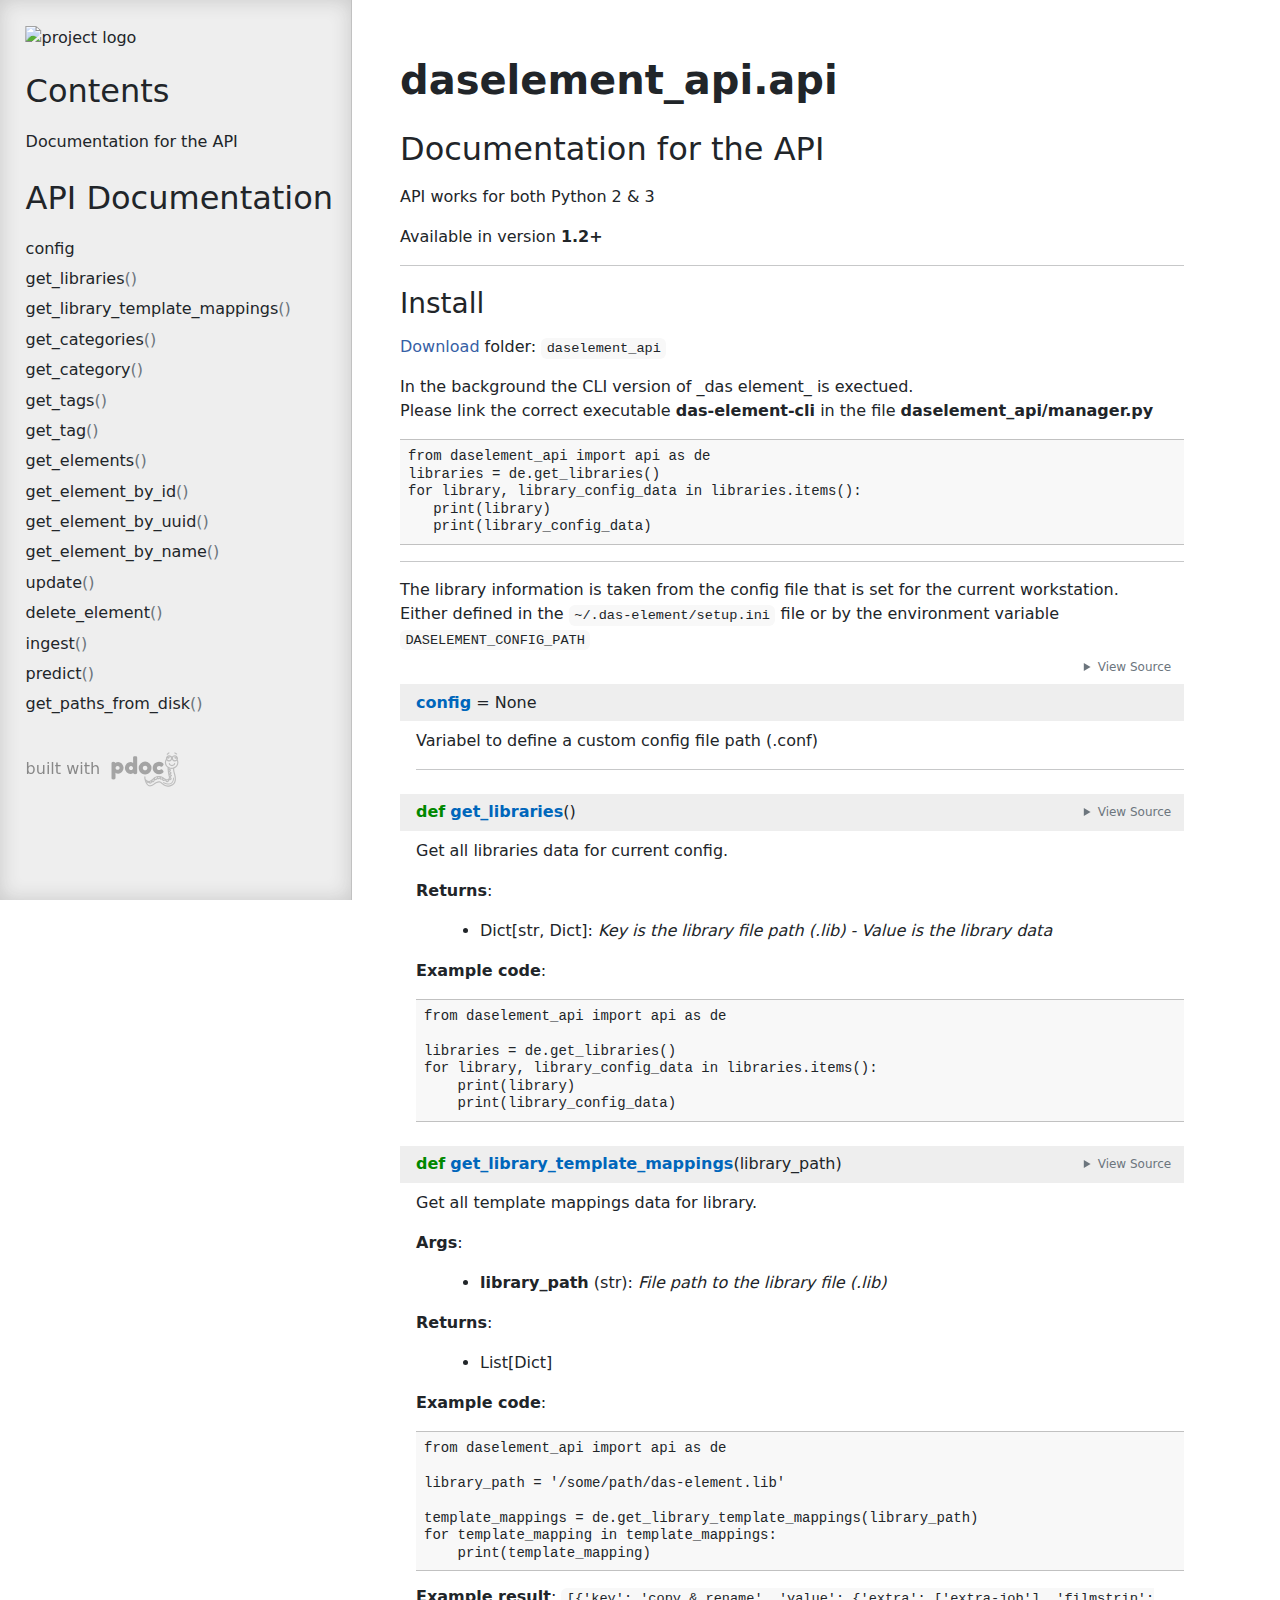
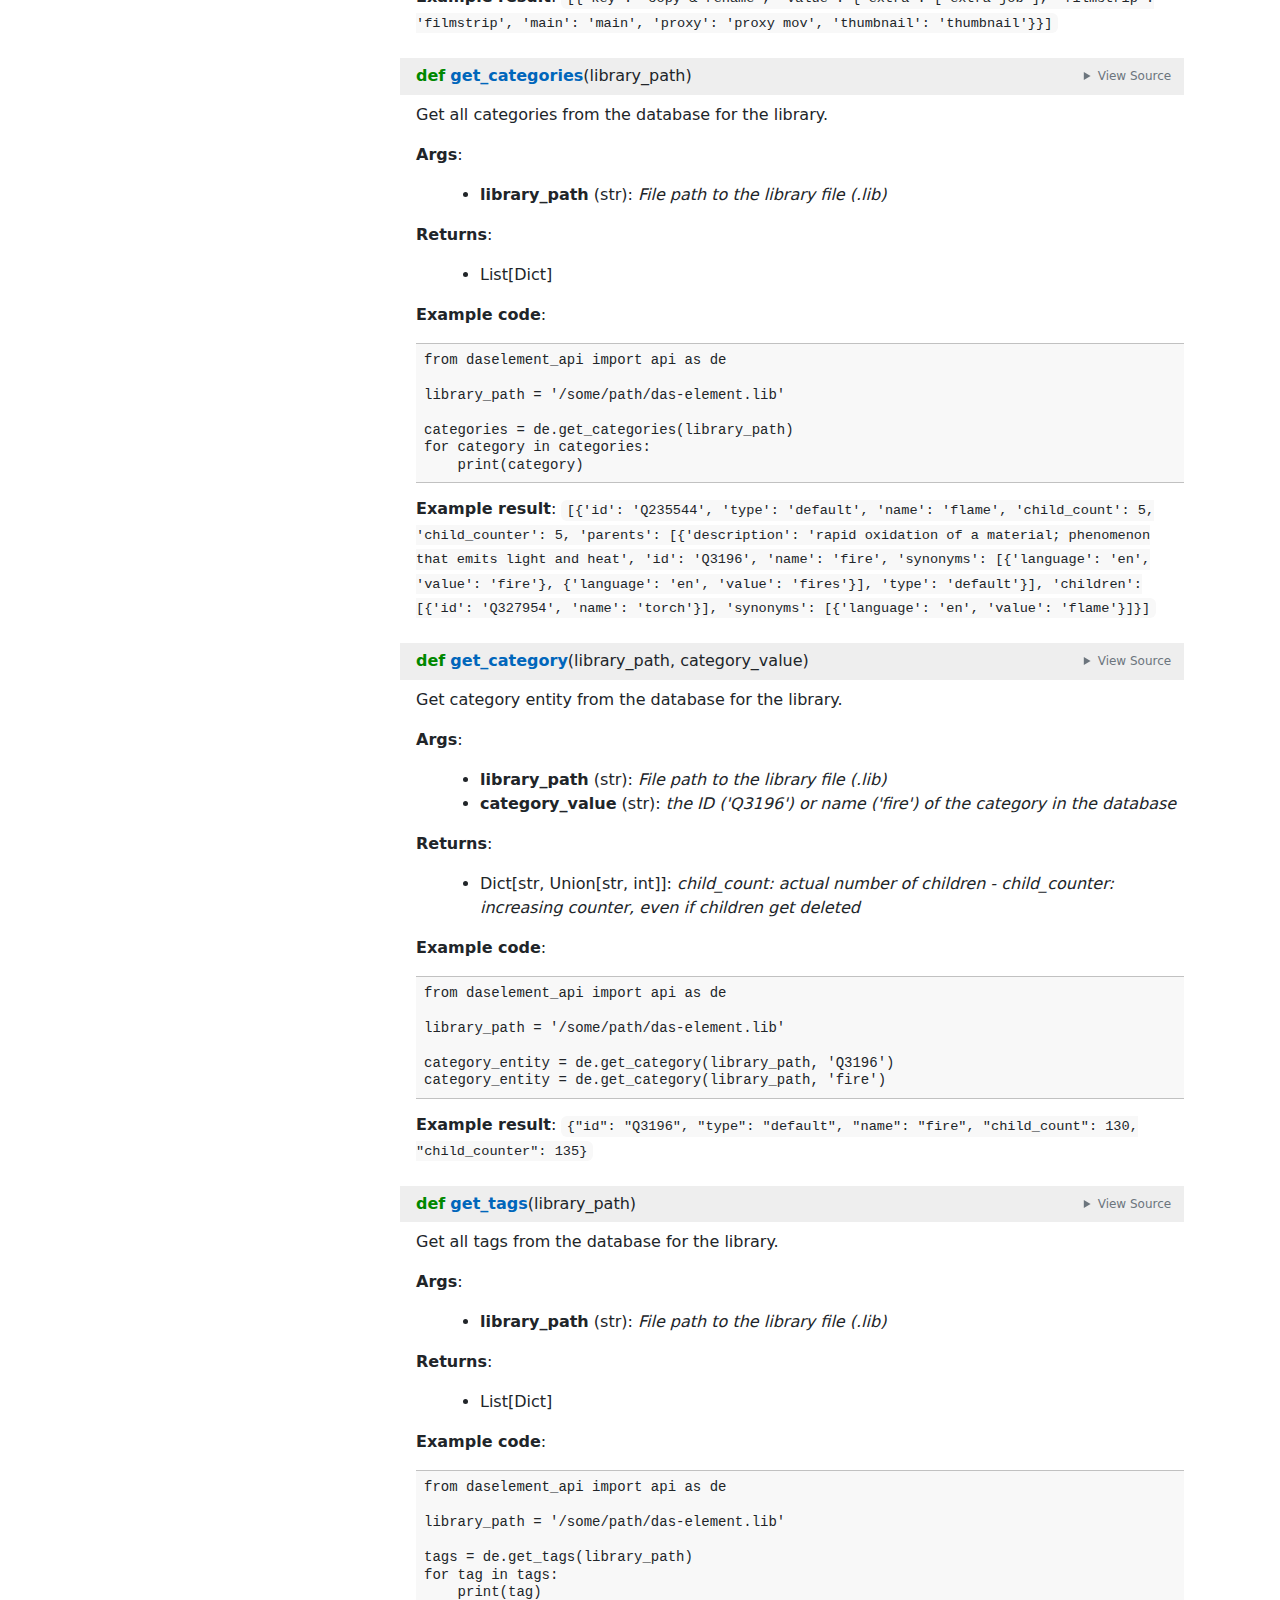
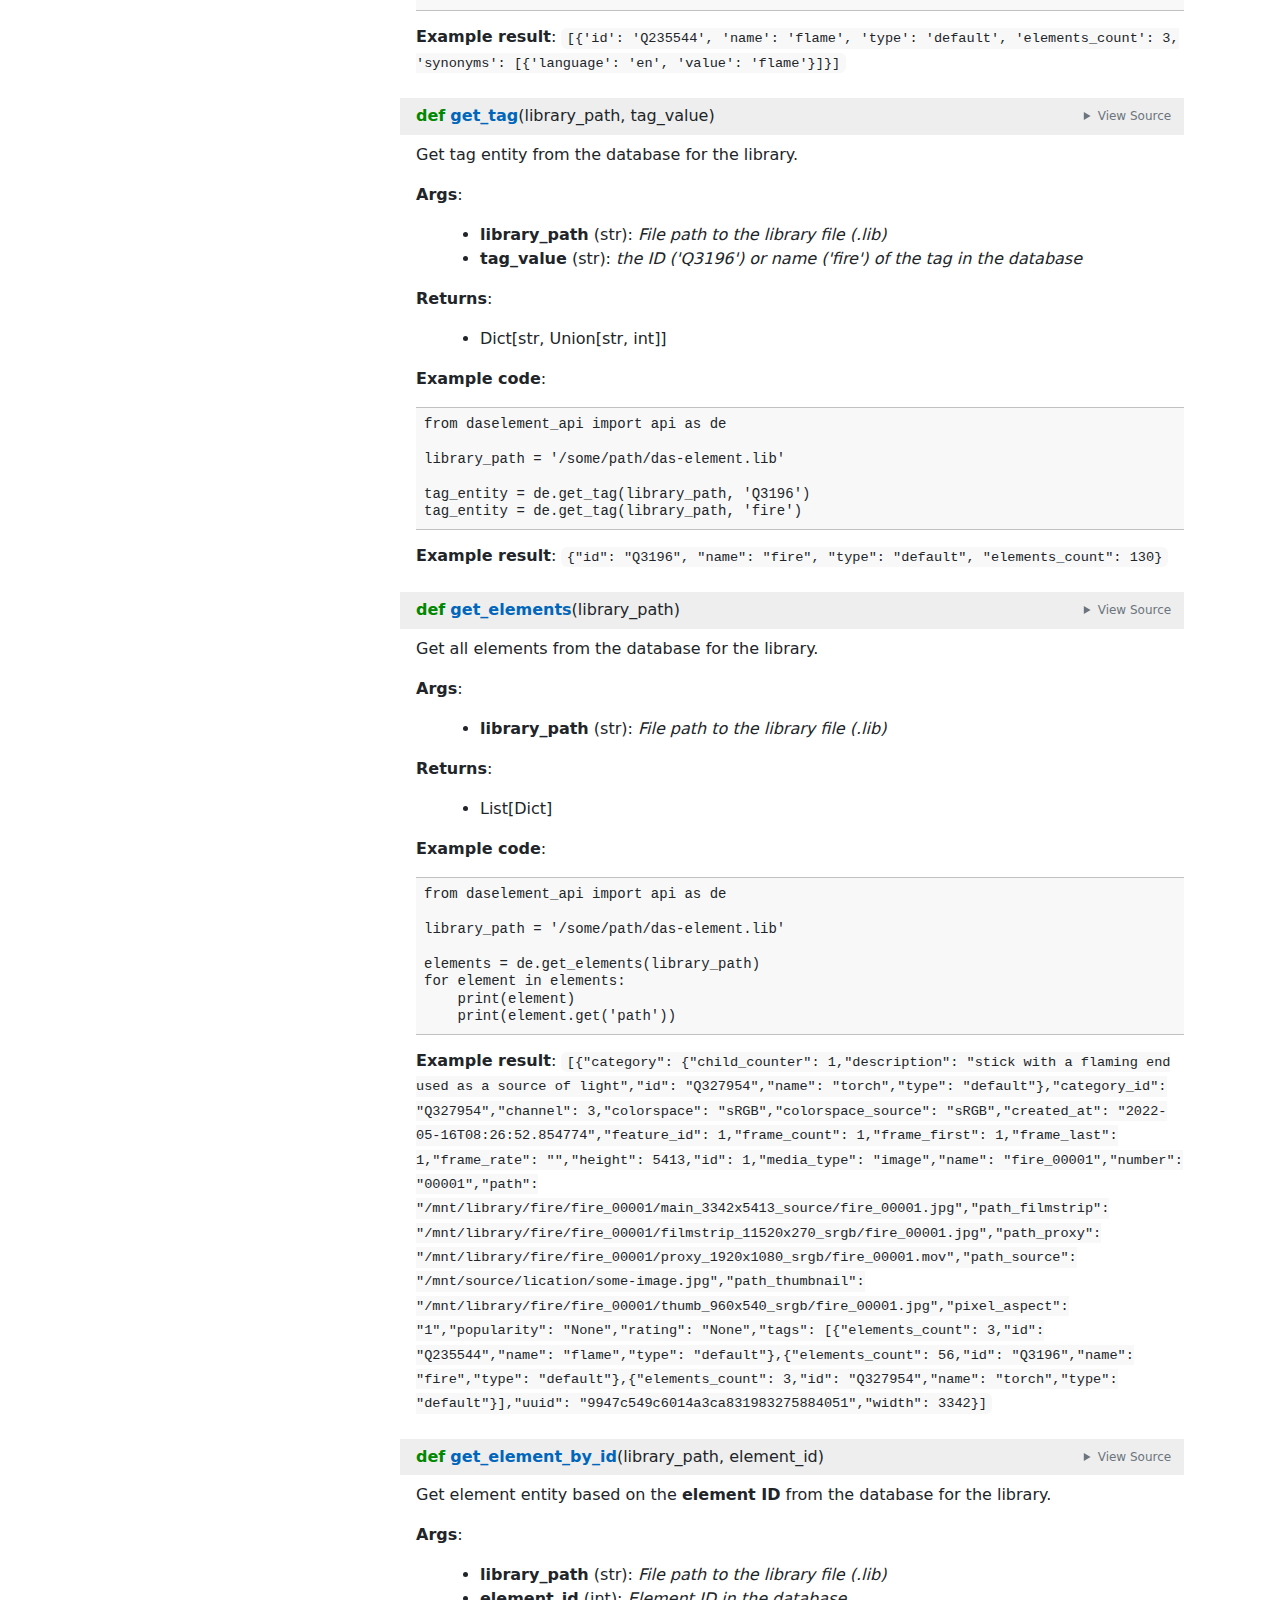
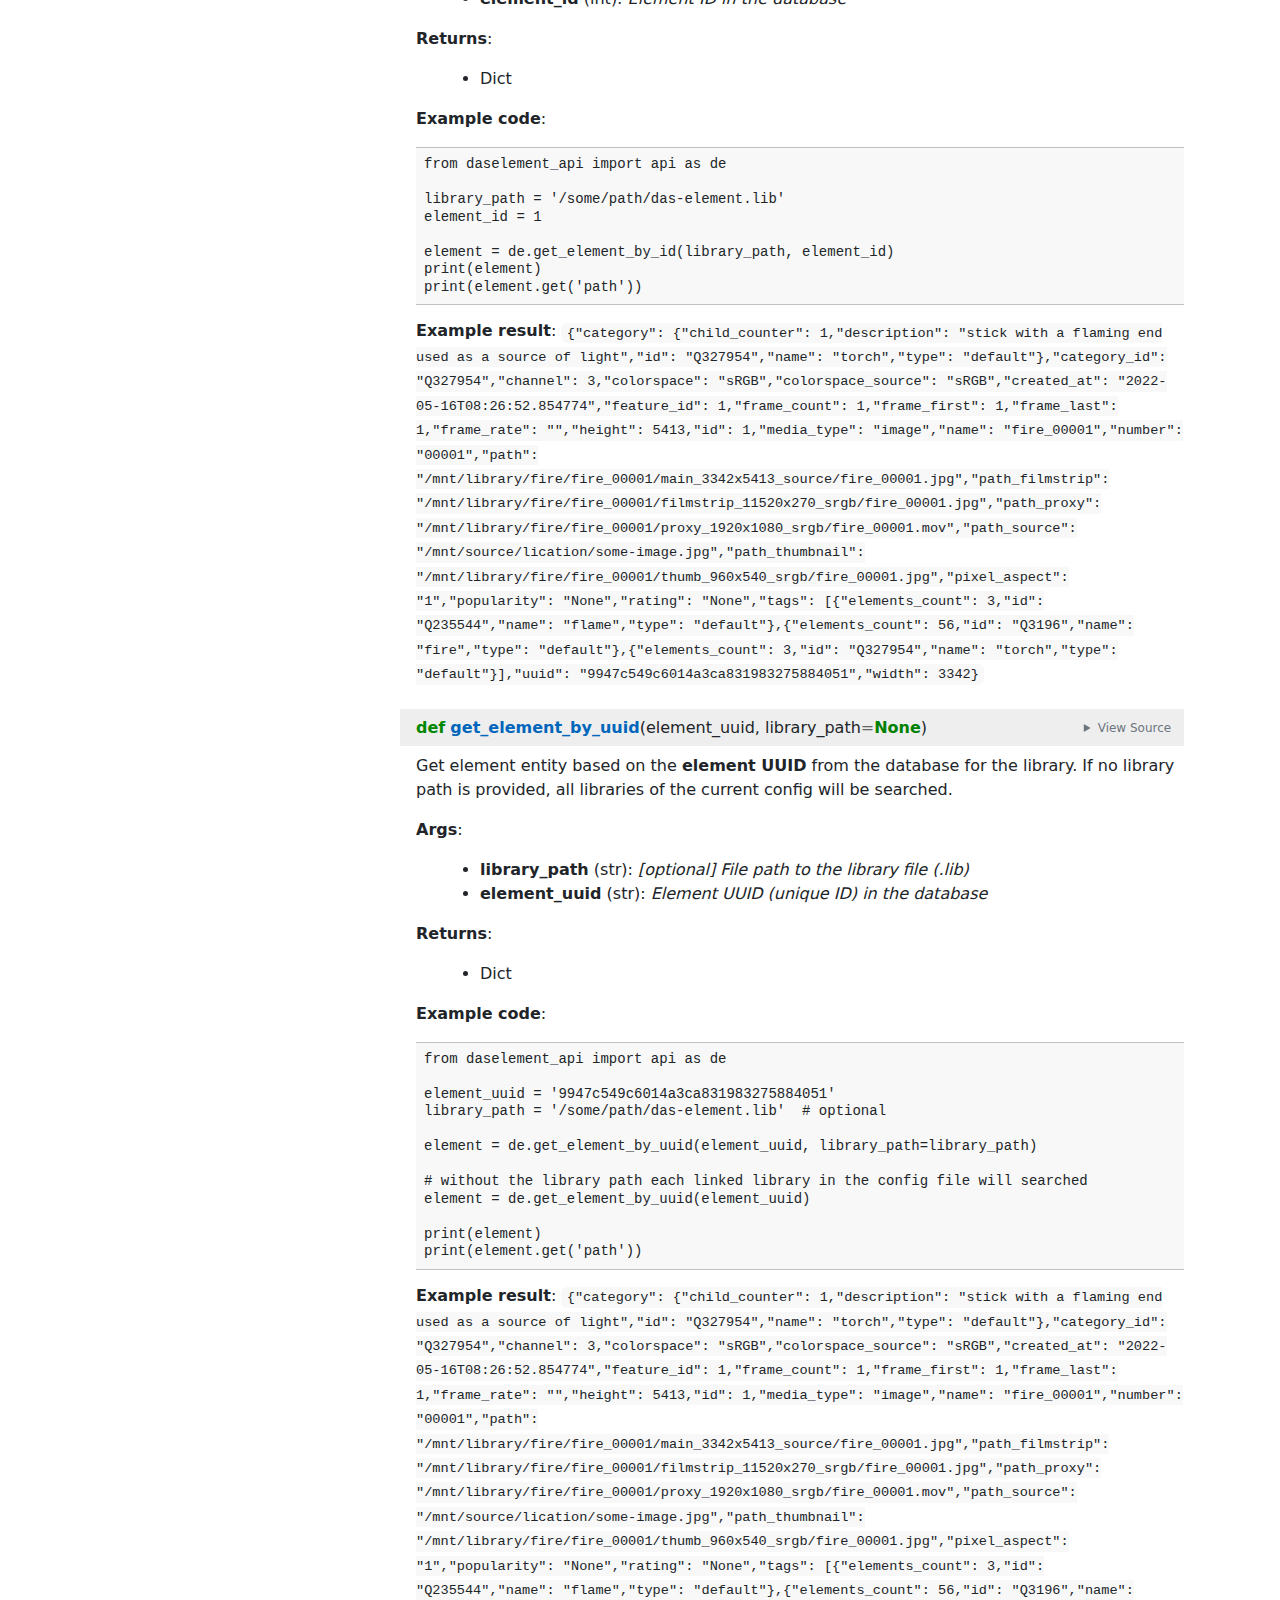
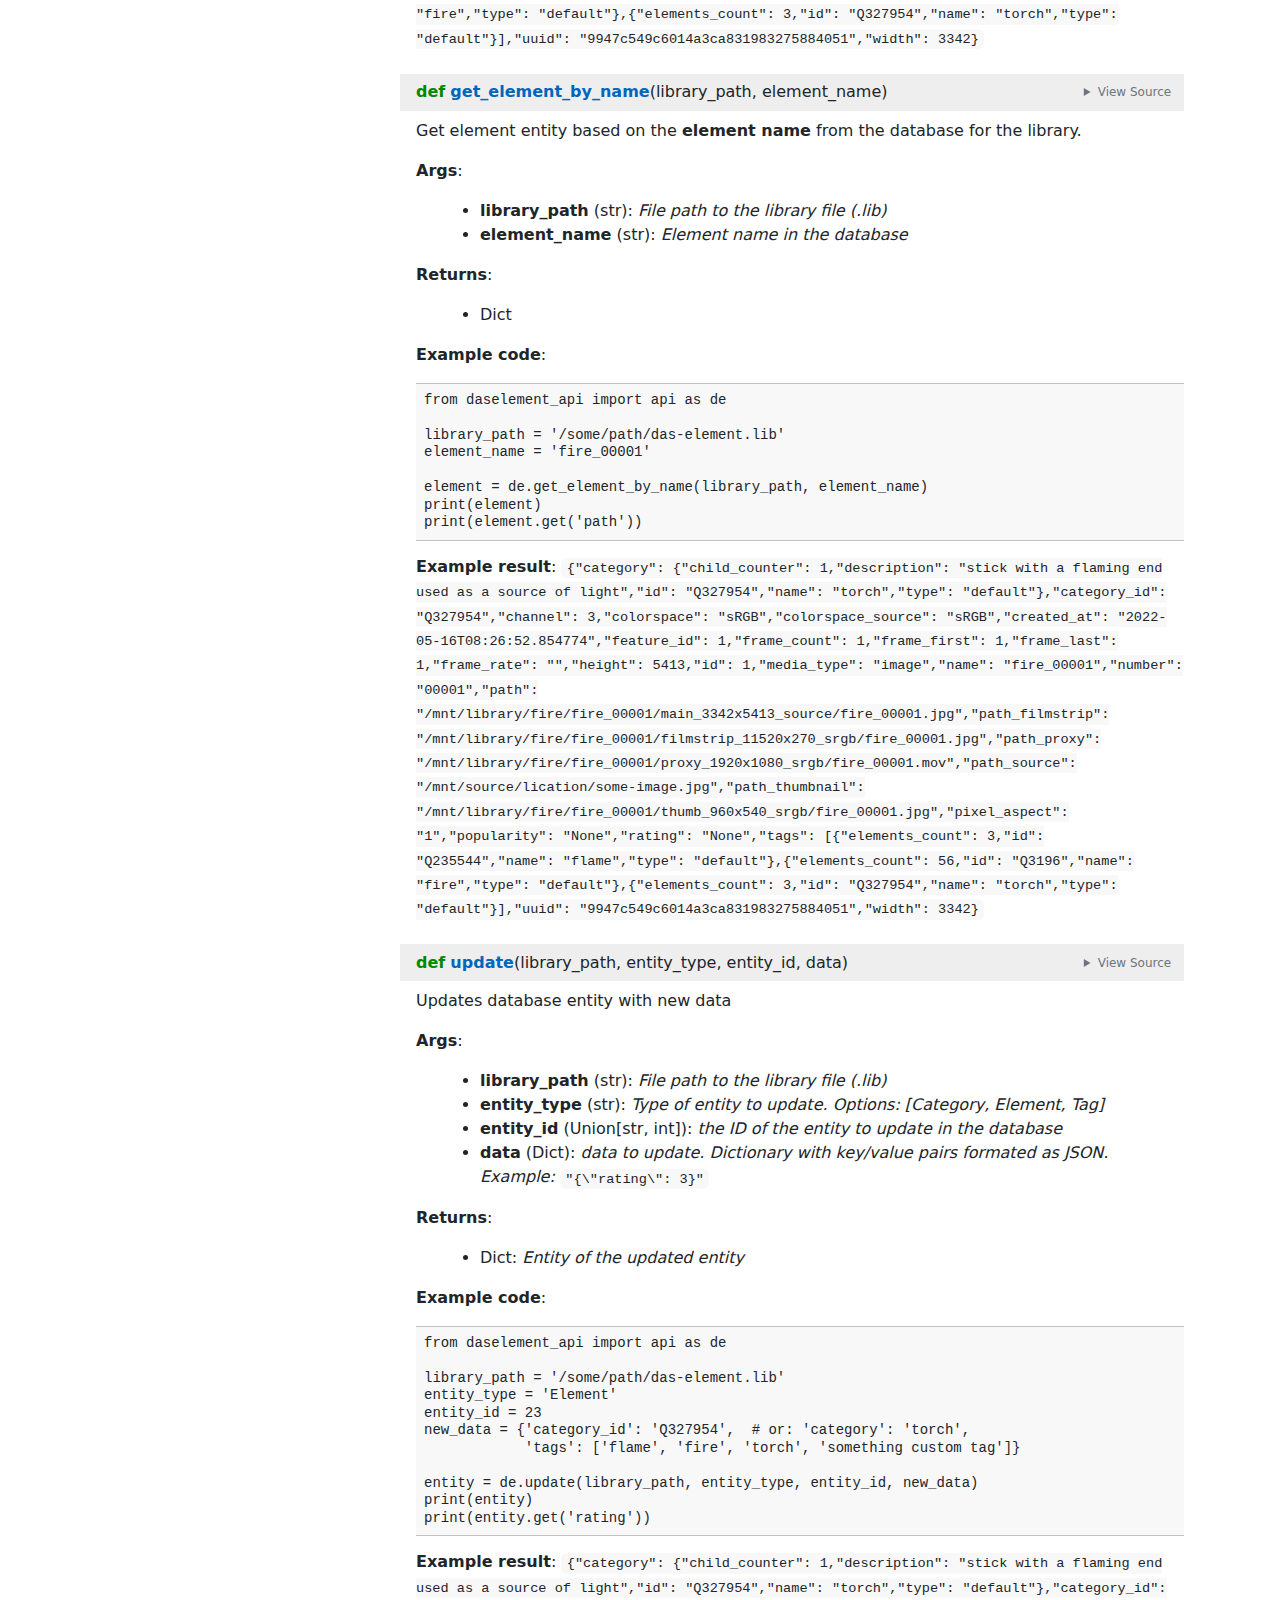
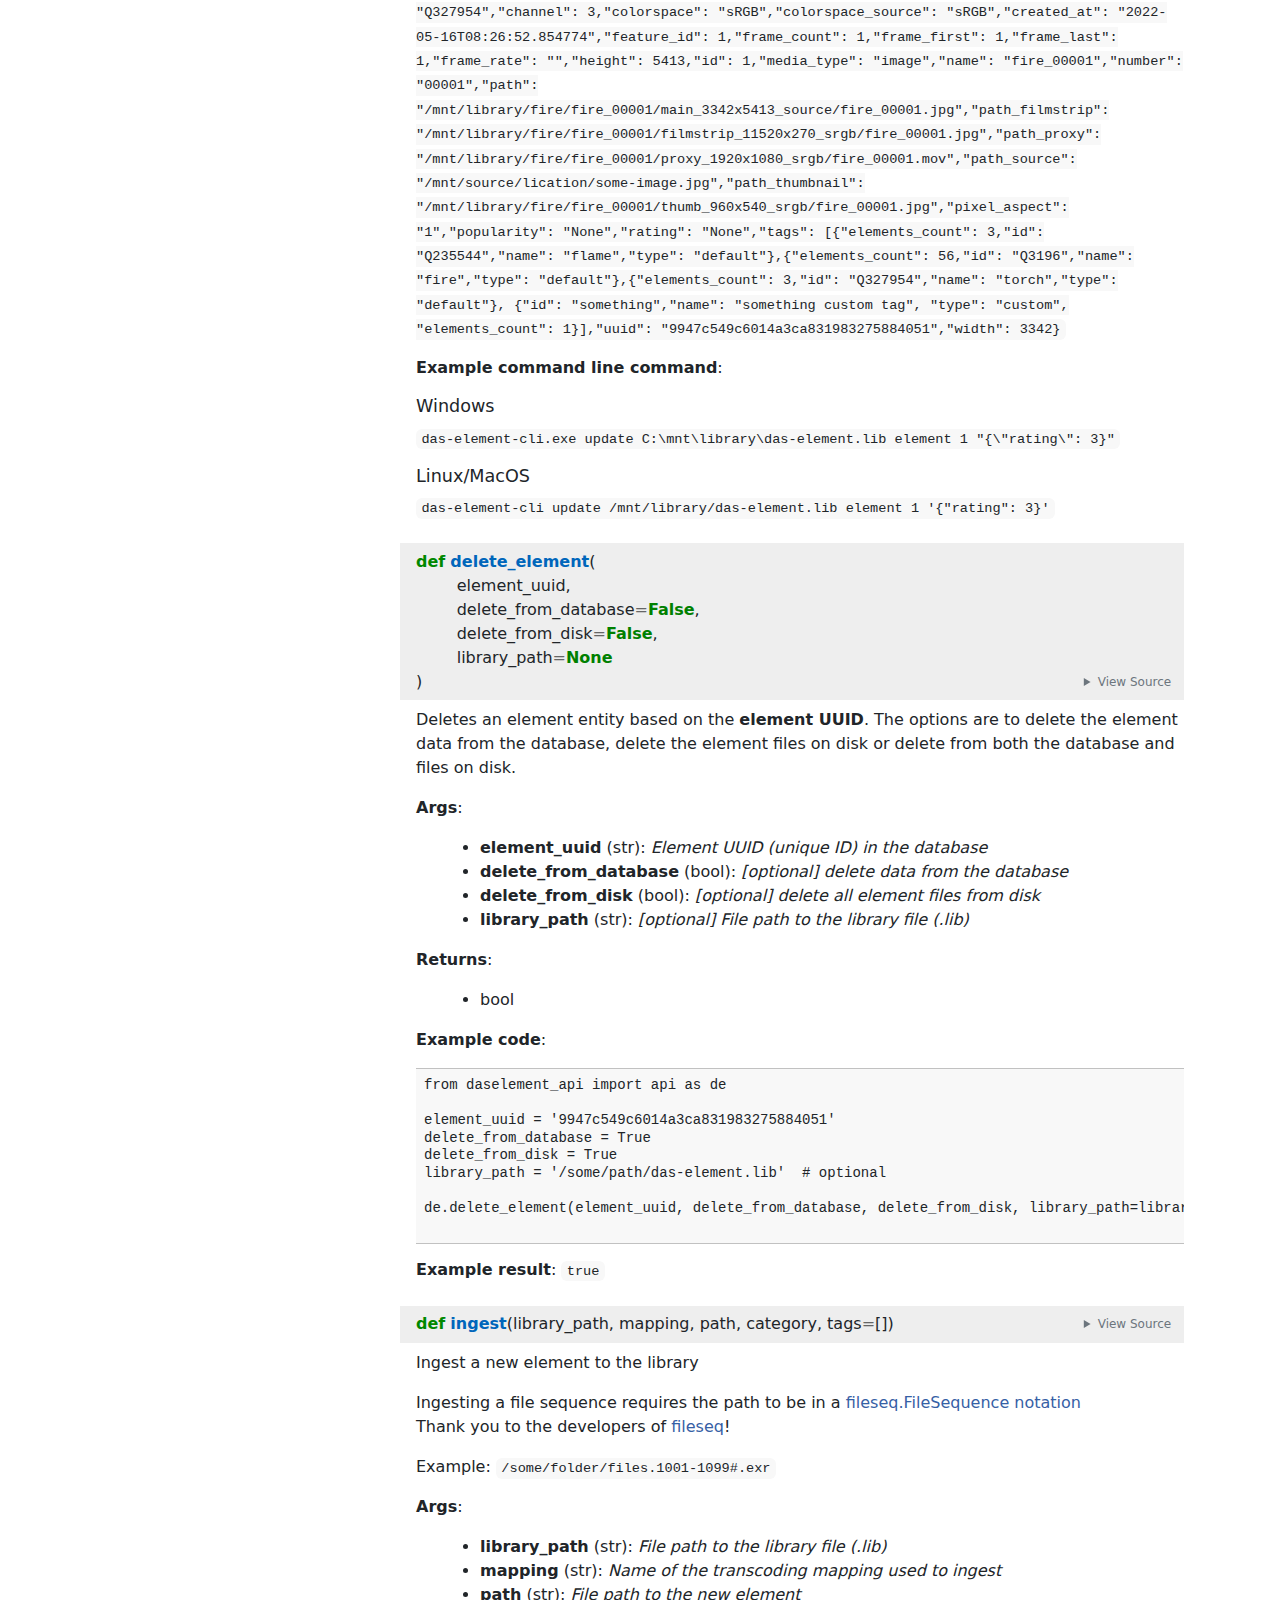
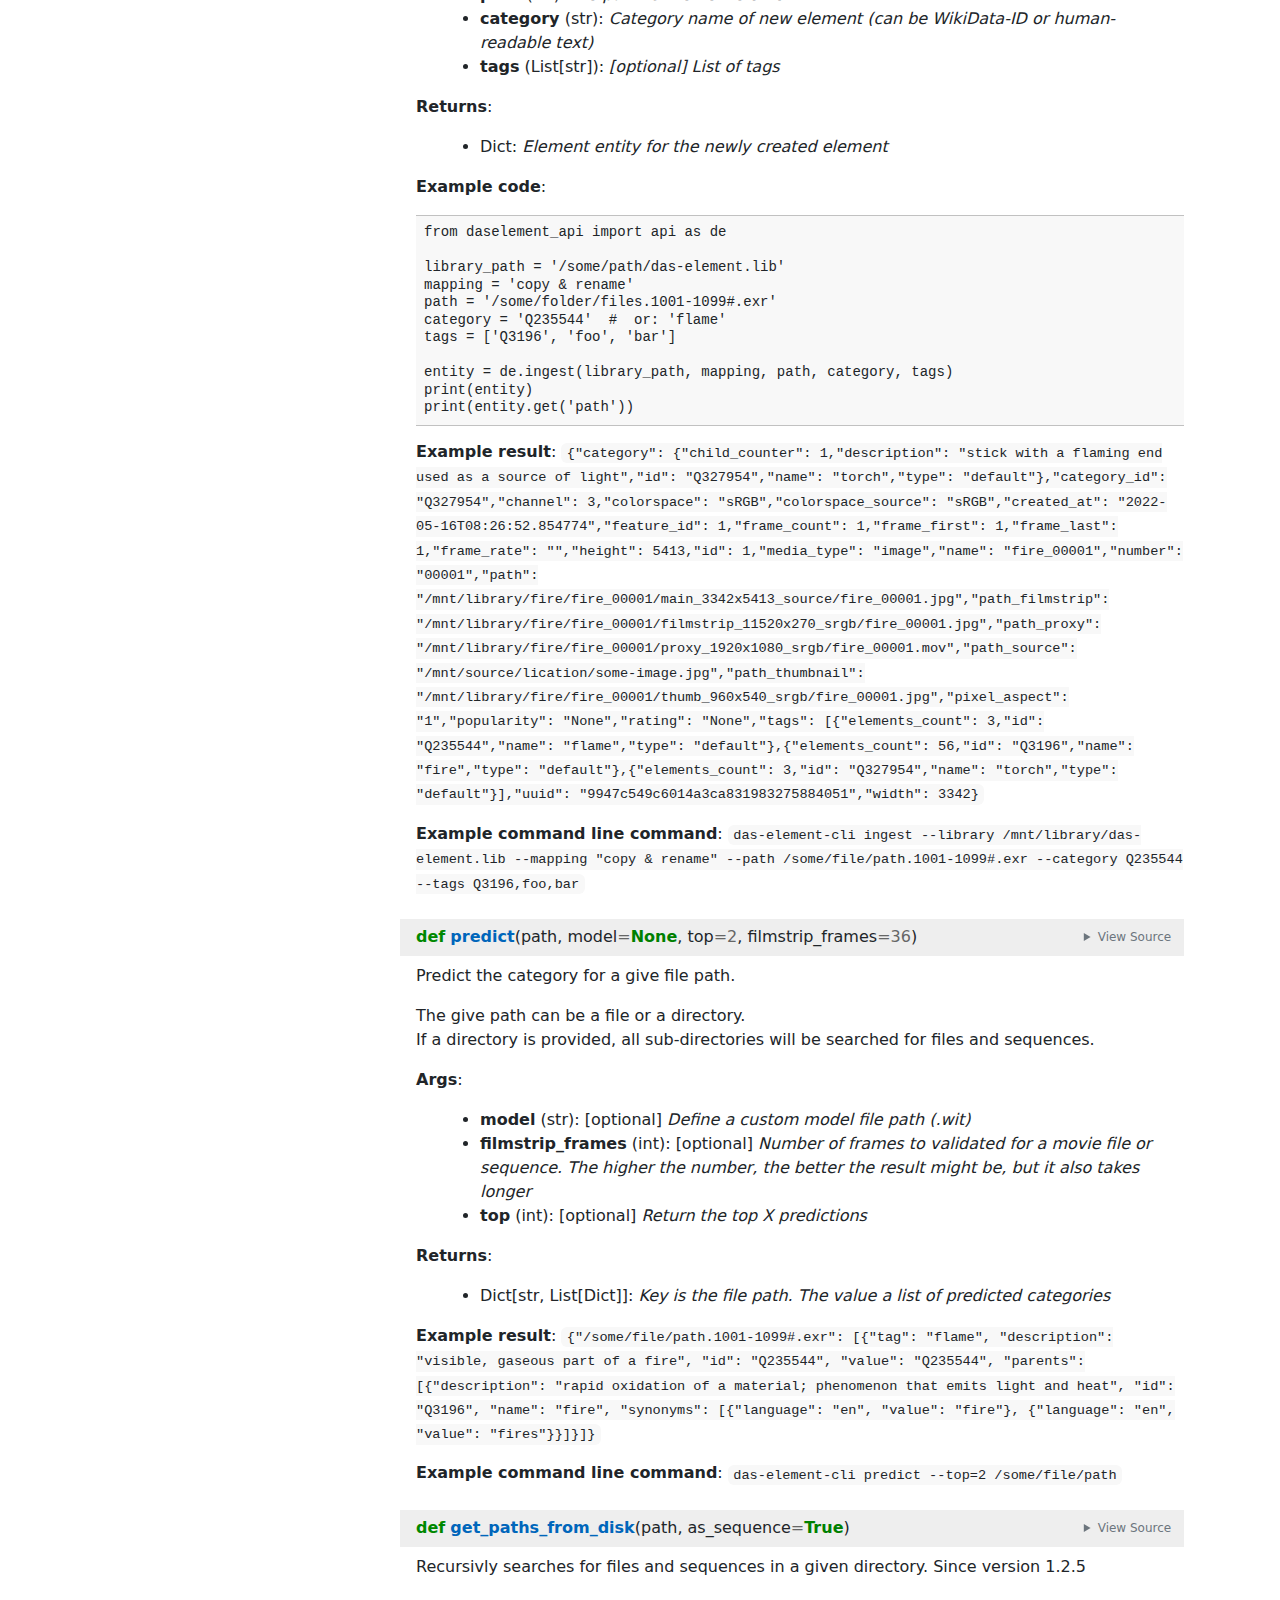
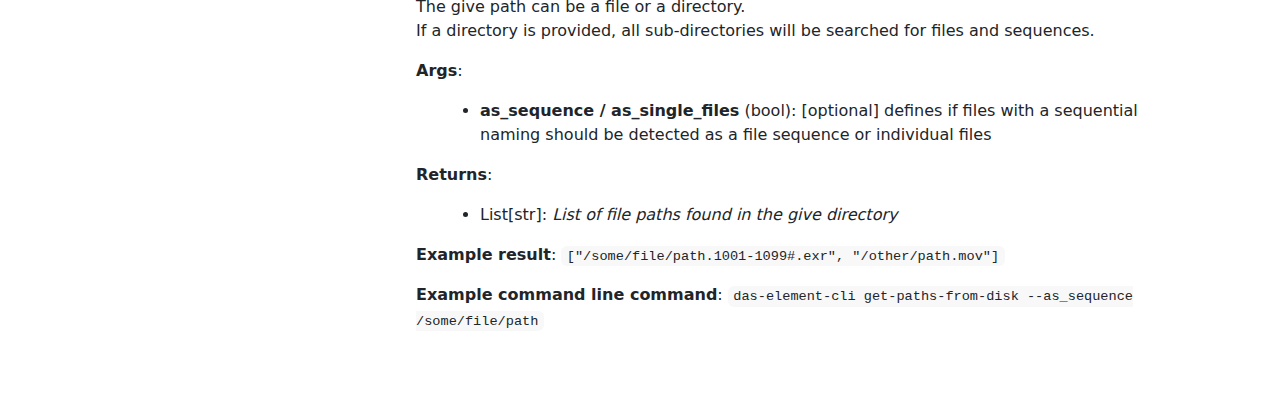
==== commit 78d30bb6: "add function: delete_element" ====
--- a/docs/daselement_api/api.html
+++ b/docs/daselement_api/api.html
@@ -19,6 +19,11 @@
         <div>
             <img src="https://github.com/das-element/python-api/raw/main/das-element_logo_docu_api.png" class="logo" alt="project logo"/>
 
+
+        <h2>Contents</h2>
+        <ul>
+  <li><a href="#documentation-for-the-api">Documentation for the API</a></li>
+</ul>
 
 
 
@@ -37,7 +42,13 @@
                     <a class="function" href="#get_categories">get_categories</a>
             </li>
             <li>
+                    <a class="function" href="#get_category">get_category</a>
+            </li>
+            <li>
                     <a class="function" href="#get_tags">get_tags</a>
+            </li>
+            <li>
+                    <a class="function" href="#get_tag">get_tag</a>
             </li>
             <li>
                     <a class="function" href="#get_elements">get_elements</a>
@@ -52,10 +63,19 @@
                     <a class="function" href="#get_element_by_name">get_element_by_name</a>
             </li>
             <li>
+                    <a class="function" href="#update">update</a>
+            </li>
+            <li>
+                    <a class="function" href="#delete_element">delete_element</a>
+            </li>
+            <li>
                     <a class="function" href="#ingest">ingest</a>
             </li>
             <li>
                     <a class="function" href="#predict">predict</a>
+            </li>
+            <li>
+                    <a class="function" href="#get_paths_from_disk">get_paths_from_disk</a>
             </li>
     </ul>
 
@@ -73,12 +93,11 @@
                     <h1 class="modulename">
 daselement_api<wbr>.api    </h1>
 
-                        <div class="docstring"><p>Documentation for the API (beta)</p>
-
-<p>Will be available in version <strong>1.1.6</strong> <br />
-Beta Testing since version: <strong>das-element-cli_1.1.6-daily.20220523</strong></p>
-
-<p>API works for both Pyhton 2 &amp; 3</p>
+                        <div class="docstring"><h2 id="documentation-for-the-api">Documentation for the API</h2>
+
+<p>API works for both Python 2 &amp; 3</p>
+
+<p>Available in version <strong>1.2+</strong></p>
 
 <hr />
 
@@ -112,14 +131,14 @@
 </span><span id="L-4"><a href="#L-4"><span class="linenos">  4</span></a><span class="c1">#    / /_/ / /_/ (__  )  /  __/ /  __/ / / / / /  __/ / / / /_</span>
 </span><span id="L-5"><a href="#L-5"><span class="linenos">  5</span></a><span class="c1">#    \__,_/\__,_/____/   \___/_/\___/_/ /_/ /_/\___/_/ /_/\__/</span>
 </span><span id="L-6"><a href="#L-6"><span class="linenos">  6</span></a><span class="c1">#</span>
-</span><span id="L-7"><a href="#L-7"><span class="linenos">  7</span></a><span class="c1">#                  Copyright (c) 2022 das element</span>
+</span><span id="L-7"><a href="#L-7"><span class="linenos">  7</span></a><span class="c1">#                  Copyright (c) 2023 das element</span>
 </span><span id="L-8"><a href="#L-8"><span class="linenos">  8</span></a><span class="sd">&#39;&#39;&#39;</span>
-</span><span id="L-9"><a href="#L-9"><span class="linenos">  9</span></a><span class="sd">Documentation for the API (beta)</span>
+</span><span id="L-9"><a href="#L-9"><span class="linenos">  9</span></a><span class="sd">## Documentation for the API</span>
 </span><span id="L-10"><a href="#L-10"><span class="linenos"> 10</span></a>
-</span><span id="L-11"><a href="#L-11"><span class="linenos"> 11</span></a><span class="sd">Will be available in version **1.1.6**  </span>
-</span><span id="L-12"><a href="#L-12"><span class="linenos"> 12</span></a><span class="sd">Beta Testing since version: **das-element-cli_1.1.6-daily.20220523**</span>
-</span><span id="L-13"><a href="#L-13"><span class="linenos"> 13</span></a>
-</span><span id="L-14"><a href="#L-14"><span class="linenos"> 14</span></a><span class="sd">API works for both Pyhton 2 &amp; 3</span>
+</span><span id="L-11"><a href="#L-11"><span class="linenos"> 11</span></a><span class="sd">API works for both Python 2 &amp; 3</span>
+</span><span id="L-12"><a href="#L-12"><span class="linenos"> 12</span></a>
+</span><span id="L-13"><a href="#L-13"><span class="linenos"> 13</span></a><span class="sd">Available in version **1.2+**</span>
+</span><span id="L-14"><a href="#L-14"><span class="linenos"> 14</span></a>
 </span><span id="L-15"><a href="#L-15"><span class="linenos"> 15</span></a>
 </span><span id="L-16"><a href="#L-16"><span class="linenos"> 16</span></a><span class="sd">---</span>
 </span><span id="L-17"><a href="#L-17"><span class="linenos"> 17</span></a>
@@ -145,7 +164,7 @@
 </span><span id="L-37"><a href="#L-37"><span class="linenos"> 37</span></a>
 </span><span id="L-38"><a href="#L-38"><span class="linenos"> 38</span></a><span class="sd">&#39;&#39;&#39;</span>
 </span><span id="L-39"><a href="#L-39"><span class="linenos"> 39</span></a>
-</span><span id="L-40"><a href="#L-40"><span class="linenos"> 40</span></a><span class="kn">from</span> <span class="nn">.manager</span> <span class="kn">import</span> <span class="n">execute_command</span><span class="p">,</span> <span class="n">as_quoted_string</span>
+</span><span id="L-40"><a href="#L-40"><span class="linenos"> 40</span></a><span class="kn">from</span> <span class="nn">.manager</span> <span class="kn">import</span> <span class="n">execute_command</span><span class="p">,</span> <span class="n">as_quoted_string</span><span class="p">,</span> <span class="n">as_quoted_dict</span>
 </span><span id="L-41"><a href="#L-41"><span class="linenos"> 41</span></a>
 </span><span id="L-42"><a href="#L-42"><span class="linenos"> 42</span></a><span class="n">config</span> <span class="o">=</span> <span class="kc">None</span>
 </span><span id="L-43"><a href="#L-43"><span class="linenos"> 43</span></a><span class="sd">&#39;&#39;&#39;</span>
@@ -238,140 +257,140 @@
 </span><span id="L-130"><a href="#L-130"><span class="linenos">130</span></a>    <span class="k">return</span> <span class="n">execute_command</span><span class="p">(</span><span class="n">command</span><span class="p">)</span>
 </span><span id="L-131"><a href="#L-131"><span class="linenos">131</span></a>
 </span><span id="L-132"><a href="#L-132"><span class="linenos">132</span></a>
-</span><span id="L-133"><a href="#L-133"><span class="linenos">133</span></a><span class="k">def</span> <span class="nf">get_tags</span><span class="p">(</span><span class="n">library_path</span><span class="p">):</span>
+</span><span id="L-133"><a href="#L-133"><span class="linenos">133</span></a><span class="k">def</span> <span class="nf">get_category</span><span class="p">(</span><span class="n">library_path</span><span class="p">,</span> <span class="n">category_value</span><span class="p">):</span>
 </span><span id="L-134"><a href="#L-134"><span class="linenos">134</span></a>    <span class="sd">&#39;&#39;&#39;</span>
-</span><span id="L-135"><a href="#L-135"><span class="linenos">135</span></a><span class="sd">    Get all tags from the database for the library.</span>
+</span><span id="L-135"><a href="#L-135"><span class="linenos">135</span></a><span class="sd">    Get category entity from the database for the library.</span>
 </span><span id="L-136"><a href="#L-136"><span class="linenos">136</span></a>
 </span><span id="L-137"><a href="#L-137"><span class="linenos">137</span></a><span class="sd">    **Args**:</span>
 </span><span id="L-138"><a href="#L-138"><span class="linenos">138</span></a><span class="sd">    &gt; - **library_path** (str): *File path to the library file (.lib)*</span>
-</span><span id="L-139"><a href="#L-139"><span class="linenos">139</span></a>
-</span><span id="L-140"><a href="#L-140"><span class="linenos">140</span></a><span class="sd">    **Returns**:</span>
-</span><span id="L-141"><a href="#L-141"><span class="linenos">141</span></a><span class="sd">    &gt; - List[Dict]</span>
-</span><span id="L-142"><a href="#L-142"><span class="linenos">142</span></a>
-</span><span id="L-143"><a href="#L-143"><span class="linenos">143</span></a><span class="sd">    **Example code**:</span>
-</span><span id="L-144"><a href="#L-144"><span class="linenos">144</span></a><span class="sd">    ```</span>
-</span><span id="L-145"><a href="#L-145"><span class="linenos">145</span></a><span class="sd">    from daselement_api import api as de</span>
-</span><span id="L-146"><a href="#L-146"><span class="linenos">146</span></a>
-</span><span id="L-147"><a href="#L-147"><span class="linenos">147</span></a><span class="sd">    library_path = &#39;/some/path/das-element.lib&#39;</span>
-</span><span id="L-148"><a href="#L-148"><span class="linenos">148</span></a>
-</span><span id="L-149"><a href="#L-149"><span class="linenos">149</span></a><span class="sd">    tags = de.get_tags(library_path)</span>
-</span><span id="L-150"><a href="#L-150"><span class="linenos">150</span></a><span class="sd">    for tag in tags:</span>
-</span><span id="L-151"><a href="#L-151"><span class="linenos">151</span></a><span class="sd">        print(tag)</span>
-</span><span id="L-152"><a href="#L-152"><span class="linenos">152</span></a><span class="sd">    ```</span>
-</span><span id="L-153"><a href="#L-153"><span class="linenos">153</span></a>
-</span><span id="L-154"><a href="#L-154"><span class="linenos">154</span></a><span class="sd">    **Example result**:</span>
-</span><span id="L-155"><a href="#L-155"><span class="linenos">155</span></a><span class="sd">    `[{&#39;id&#39;: &#39;Q235544&#39;, &#39;name&#39;: &#39;flame&#39;, &#39;type&#39;: &#39;default&#39;, &#39;elements_count&#39;: 3, &#39;synonyms&#39;: [{&#39;language&#39;: &#39;en&#39;, &#39;value&#39;: &#39;flame&#39;}]}]`</span>
-</span><span id="L-156"><a href="#L-156"><span class="linenos">156</span></a><span class="sd">    &#39;&#39;&#39;</span>
-</span><span id="L-157"><a href="#L-157"><span class="linenos">157</span></a>    <span class="n">command</span> <span class="o">=</span> <span class="p">[</span><span class="s1">&#39;--config&#39;</span><span class="p">,</span> <span class="n">config</span><span class="p">]</span> <span class="k">if</span> <span class="n">config</span> <span class="k">else</span> <span class="p">[]</span>
-</span><span id="L-158"><a href="#L-158"><span class="linenos">158</span></a>    <span class="n">command</span> <span class="o">+=</span> <span class="p">[</span><span class="s1">&#39;get-tags&#39;</span><span class="p">,</span> <span class="n">as_quoted_string</span><span class="p">(</span><span class="n">library_path</span><span class="p">)]</span>
-</span><span id="L-159"><a href="#L-159"><span class="linenos">159</span></a>    <span class="k">return</span> <span class="n">execute_command</span><span class="p">(</span><span class="n">command</span><span class="p">)</span>
-</span><span id="L-160"><a href="#L-160"><span class="linenos">160</span></a>
-</span><span id="L-161"><a href="#L-161"><span class="linenos">161</span></a>
-</span><span id="L-162"><a href="#L-162"><span class="linenos">162</span></a><span class="k">def</span> <span class="nf">get_elements</span><span class="p">(</span><span class="n">library_path</span><span class="p">):</span>
-</span><span id="L-163"><a href="#L-163"><span class="linenos">163</span></a>    <span class="sd">&#39;&#39;&#39;</span>
-</span><span id="L-164"><a href="#L-164"><span class="linenos">164</span></a><span class="sd">    Get all elements from the database for the library.</span>
-</span><span id="L-165"><a href="#L-165"><span class="linenos">165</span></a>
-</span><span id="L-166"><a href="#L-166"><span class="linenos">166</span></a><span class="sd">    **Args**:</span>
-</span><span id="L-167"><a href="#L-167"><span class="linenos">167</span></a><span class="sd">    &gt; - **library_path** (str): *File path to the library file (.lib)*</span>
-</span><span id="L-168"><a href="#L-168"><span class="linenos">168</span></a>
-</span><span id="L-169"><a href="#L-169"><span class="linenos">169</span></a><span class="sd">    **Returns**:</span>
-</span><span id="L-170"><a href="#L-170"><span class="linenos">170</span></a><span class="sd">    &gt; - List[Dict]</span>
+</span><span id="L-139"><a href="#L-139"><span class="linenos">139</span></a><span class="sd">    &gt; - **category_value** (str): *the ID (&#39;Q3196&#39;) or name (&#39;fire&#39;) of the category in the database*</span>
+</span><span id="L-140"><a href="#L-140"><span class="linenos">140</span></a>
+</span><span id="L-141"><a href="#L-141"><span class="linenos">141</span></a><span class="sd">    **Returns**:</span>
+</span><span id="L-142"><a href="#L-142"><span class="linenos">142</span></a><span class="sd">    &gt; - Dict[str, Union[str, int]]: *child_count: actual number of children - child_counter: increasing counter, even if children get deleted*</span>
+</span><span id="L-143"><a href="#L-143"><span class="linenos">143</span></a>
+</span><span id="L-144"><a href="#L-144"><span class="linenos">144</span></a>
+</span><span id="L-145"><a href="#L-145"><span class="linenos">145</span></a>
+</span><span id="L-146"><a href="#L-146"><span class="linenos">146</span></a><span class="sd">    **Example code**:</span>
+</span><span id="L-147"><a href="#L-147"><span class="linenos">147</span></a><span class="sd">    ```</span>
+</span><span id="L-148"><a href="#L-148"><span class="linenos">148</span></a><span class="sd">    from daselement_api import api as de</span>
+</span><span id="L-149"><a href="#L-149"><span class="linenos">149</span></a>
+</span><span id="L-150"><a href="#L-150"><span class="linenos">150</span></a><span class="sd">    library_path = &#39;/some/path/das-element.lib&#39;</span>
+</span><span id="L-151"><a href="#L-151"><span class="linenos">151</span></a>
+</span><span id="L-152"><a href="#L-152"><span class="linenos">152</span></a><span class="sd">    category_entity = de.get_category(library_path, &#39;Q3196&#39;)</span>
+</span><span id="L-153"><a href="#L-153"><span class="linenos">153</span></a><span class="sd">    category_entity = de.get_category(library_path, &#39;fire&#39;)</span>
+</span><span id="L-154"><a href="#L-154"><span class="linenos">154</span></a><span class="sd">    ```</span>
+</span><span id="L-155"><a href="#L-155"><span class="linenos">155</span></a>
+</span><span id="L-156"><a href="#L-156"><span class="linenos">156</span></a><span class="sd">    **Example result**:</span>
+</span><span id="L-157"><a href="#L-157"><span class="linenos">157</span></a><span class="sd">    `{&quot;id&quot;: &quot;Q3196&quot;, &quot;type&quot;: &quot;default&quot;, &quot;name&quot;: &quot;fire&quot;, &quot;child_count&quot;: 130, &quot;child_counter&quot;: 135}`</span>
+</span><span id="L-158"><a href="#L-158"><span class="linenos">158</span></a><span class="sd">    &#39;&#39;&#39;</span>
+</span><span id="L-159"><a href="#L-159"><span class="linenos">159</span></a>    <span class="n">command</span> <span class="o">=</span> <span class="p">[</span><span class="s1">&#39;--config&#39;</span><span class="p">,</span> <span class="n">config</span><span class="p">]</span> <span class="k">if</span> <span class="n">config</span> <span class="k">else</span> <span class="p">[]</span>
+</span><span id="L-160"><a href="#L-160"><span class="linenos">160</span></a>    <span class="n">command</span> <span class="o">+=</span> <span class="p">[</span>
+</span><span id="L-161"><a href="#L-161"><span class="linenos">161</span></a>        <span class="s1">&#39;get-category&#39;</span><span class="p">,</span>
+</span><span id="L-162"><a href="#L-162"><span class="linenos">162</span></a>        <span class="n">as_quoted_string</span><span class="p">(</span><span class="n">library_path</span><span class="p">),</span>
+</span><span id="L-163"><a href="#L-163"><span class="linenos">163</span></a>        <span class="n">as_quoted_string</span><span class="p">(</span><span class="n">category_value</span><span class="p">)</span>
+</span><span id="L-164"><a href="#L-164"><span class="linenos">164</span></a>    <span class="p">]</span>
+</span><span id="L-165"><a href="#L-165"><span class="linenos">165</span></a>    <span class="k">return</span> <span class="n">execute_command</span><span class="p">(</span><span class="n">command</span><span class="p">)</span>
+</span><span id="L-166"><a href="#L-166"><span class="linenos">166</span></a>
+</span><span id="L-167"><a href="#L-167"><span class="linenos">167</span></a>
+</span><span id="L-168"><a href="#L-168"><span class="linenos">168</span></a><span class="k">def</span> <span class="nf">get_tags</span><span class="p">(</span><span class="n">library_path</span><span class="p">):</span>
+</span><span id="L-169"><a href="#L-169"><span class="linenos">169</span></a>    <span class="sd">&#39;&#39;&#39;</span>
+</span><span id="L-170"><a href="#L-170"><span class="linenos">170</span></a><span class="sd">    Get all tags from the database for the library.</span>
 </span><span id="L-171"><a href="#L-171"><span class="linenos">171</span></a>
-</span><span id="L-172"><a href="#L-172"><span class="linenos">172</span></a><span class="sd">    **Example code**:</span>
-</span><span id="L-173"><a href="#L-173"><span class="linenos">173</span></a><span class="sd">    ```</span>
-</span><span id="L-174"><a href="#L-174"><span class="linenos">174</span></a><span class="sd">    from daselement_api import api as de</span>
-</span><span id="L-175"><a href="#L-175"><span class="linenos">175</span></a>
-</span><span id="L-176"><a href="#L-176"><span class="linenos">176</span></a><span class="sd">    library_path = &#39;/some/path/das-element.lib&#39;</span>
+</span><span id="L-172"><a href="#L-172"><span class="linenos">172</span></a><span class="sd">    **Args**:</span>
+</span><span id="L-173"><a href="#L-173"><span class="linenos">173</span></a><span class="sd">    &gt; - **library_path** (str): *File path to the library file (.lib)*</span>
+</span><span id="L-174"><a href="#L-174"><span class="linenos">174</span></a>
+</span><span id="L-175"><a href="#L-175"><span class="linenos">175</span></a><span class="sd">    **Returns**:</span>
+</span><span id="L-176"><a href="#L-176"><span class="linenos">176</span></a><span class="sd">    &gt; - List[Dict]</span>
 </span><span id="L-177"><a href="#L-177"><span class="linenos">177</span></a>
-</span><span id="L-178"><a href="#L-178"><span class="linenos">178</span></a><span class="sd">    elements = de.get_elements(library_path)</span>
-</span><span id="L-179"><a href="#L-179"><span class="linenos">179</span></a><span class="sd">    for element in elements:</span>
-</span><span id="L-180"><a href="#L-180"><span class="linenos">180</span></a><span class="sd">        print(element)</span>
-</span><span id="L-181"><a href="#L-181"><span class="linenos">181</span></a><span class="sd">        print(element.get(&#39;path&#39;))</span>
-</span><span id="L-182"><a href="#L-182"><span class="linenos">182</span></a><span class="sd">    ```</span>
+</span><span id="L-178"><a href="#L-178"><span class="linenos">178</span></a><span class="sd">    **Example code**:</span>
+</span><span id="L-179"><a href="#L-179"><span class="linenos">179</span></a><span class="sd">    ```</span>
+</span><span id="L-180"><a href="#L-180"><span class="linenos">180</span></a><span class="sd">    from daselement_api import api as de</span>
+</span><span id="L-181"><a href="#L-181"><span class="linenos">181</span></a>
+</span><span id="L-182"><a href="#L-182"><span class="linenos">182</span></a><span class="sd">    library_path = &#39;/some/path/das-element.lib&#39;</span>
 </span><span id="L-183"><a href="#L-183"><span class="linenos">183</span></a>
-</span><span id="L-184"><a href="#L-184"><span class="linenos">184</span></a><span class="sd">    **Example result**:</span>
-</span><span id="L-185"><a href="#L-185"><span class="linenos">185</span></a><span class="sd">    `[{&quot;category&quot;: {&quot;child_counter&quot;: 1,&quot;description&quot;: &quot;stick with a flaming end used as a source of light&quot;,&quot;id&quot;: &quot;Q327954&quot;,&quot;name&quot;: &quot;torch&quot;,&quot;type&quot;: &quot;default&quot;},&quot;category_id&quot;: &quot;Q327954&quot;,&quot;channel&quot;: 3,&quot;colorspace&quot;: &quot;sRGB&quot;,&quot;colorspace_source&quot;: &quot;sRGB&quot;,&quot;created_at&quot;: &quot;2022-05-16T08:26:52.854774&quot;,&quot;feature_id&quot;: 1,&quot;frame_count&quot;: 1,&quot;frame_first&quot;: 1,&quot;frame_last&quot;: 1,&quot;frame_rate&quot;: &quot;&quot;,&quot;height&quot;: 5413,&quot;id&quot;: 1,&quot;media_type&quot;: &quot;image&quot;,&quot;name&quot;: &quot;fire_00001&quot;,&quot;number&quot;: &quot;00001&quot;,&quot;path&quot;: &quot;/mnt/library/fire/fire_00001/main_3342x5413_source/fire_00001.jpg&quot;,&quot;path_filmstrip&quot;: &quot;/mnt/library/fire/fire_00001/filmstrip_11520x270_srgb/fire_00001.jpg&quot;,&quot;path_proxy&quot;: &quot;/mnt/library/fire/fire_00001/proxy_1920x1080_srgb/fire_00001.mov&quot;,&quot;path_source&quot;: &quot;/mnt/source/lication/some-image.jpg&quot;,&quot;path_thumbnail&quot;: &quot;/mnt/library/fire/fire_00001/thumb_960x540_srgb/fire_00001.jpg&quot;,&quot;pixel_aspect&quot;: &quot;1&quot;,&quot;popularity&quot;: &quot;None&quot;,&quot;rating&quot;: &quot;None&quot;,&quot;tags&quot;: [{&quot;elements_count&quot;: 3,&quot;id&quot;: &quot;Q235544&quot;,&quot;name&quot;: &quot;flame&quot;,&quot;type&quot;: &quot;default&quot;},{&quot;elements_count&quot;: 56,&quot;id&quot;: &quot;Q3196&quot;,&quot;name&quot;: &quot;fire&quot;,&quot;type&quot;: &quot;default&quot;},{&quot;elements_count&quot;: 3,&quot;id&quot;: &quot;Q327954&quot;,&quot;name&quot;: &quot;torch&quot;,&quot;type&quot;: &quot;default&quot;}],&quot;uuid&quot;: &quot;9947c549c6014a3ca831983275884051&quot;,&quot;width&quot;: 3342}]`</span>
-</span><span id="L-186"><a href="#L-186"><span class="linenos">186</span></a><span class="sd">    &#39;&#39;&#39;</span>
-</span><span id="L-187"><a href="#L-187"><span class="linenos">187</span></a>    <span class="n">command</span> <span class="o">=</span> <span class="p">[</span><span class="s1">&#39;--config&#39;</span><span class="p">,</span> <span class="n">config</span><span class="p">]</span> <span class="k">if</span> <span class="n">config</span> <span class="k">else</span> <span class="p">[]</span>
-</span><span id="L-188"><a href="#L-188"><span class="linenos">188</span></a>    <span class="n">command</span> <span class="o">+=</span> <span class="p">[</span><span class="s1">&#39;get-elements&#39;</span><span class="p">,</span> <span class="n">as_quoted_string</span><span class="p">(</span><span class="n">library_path</span><span class="p">)]</span>
-</span><span id="L-189"><a href="#L-189"><span class="linenos">189</span></a>    <span class="k">return</span> <span class="n">execute_command</span><span class="p">(</span><span class="n">command</span><span class="p">)</span>
-</span><span id="L-190"><a href="#L-190"><span class="linenos">190</span></a>
-</span><span id="L-191"><a href="#L-191"><span class="linenos">191</span></a>
-</span><span id="L-192"><a href="#L-192"><span class="linenos">192</span></a><span class="k">def</span> <span class="nf">get_element_by_id</span><span class="p">(</span><span class="n">library_path</span><span class="p">,</span> <span class="n">element_id</span><span class="p">):</span>
-</span><span id="L-193"><a href="#L-193"><span class="linenos">193</span></a>    <span class="sd">&#39;&#39;&#39;</span>
-</span><span id="L-194"><a href="#L-194"><span class="linenos">194</span></a><span class="sd">    Get element entity based on the **element ID** from the database for the library.</span>
+</span><span id="L-184"><a href="#L-184"><span class="linenos">184</span></a><span class="sd">    tags = de.get_tags(library_path)</span>
+</span><span id="L-185"><a href="#L-185"><span class="linenos">185</span></a><span class="sd">    for tag in tags:</span>
+</span><span id="L-186"><a href="#L-186"><span class="linenos">186</span></a><span class="sd">        print(tag)</span>
+</span><span id="L-187"><a href="#L-187"><span class="linenos">187</span></a><span class="sd">    ```</span>
+</span><span id="L-188"><a href="#L-188"><span class="linenos">188</span></a>
+</span><span id="L-189"><a href="#L-189"><span class="linenos">189</span></a><span class="sd">    **Example result**:</span>
+</span><span id="L-190"><a href="#L-190"><span class="linenos">190</span></a><span class="sd">    `[{&#39;id&#39;: &#39;Q235544&#39;, &#39;name&#39;: &#39;flame&#39;, &#39;type&#39;: &#39;default&#39;, &#39;elements_count&#39;: 3, &#39;synonyms&#39;: [{&#39;language&#39;: &#39;en&#39;, &#39;value&#39;: &#39;flame&#39;}]}]`</span>
+</span><span id="L-191"><a href="#L-191"><span class="linenos">191</span></a><span class="sd">    &#39;&#39;&#39;</span>
+</span><span id="L-192"><a href="#L-192"><span class="linenos">192</span></a>    <span class="n">command</span> <span class="o">=</span> <span class="p">[</span><span class="s1">&#39;--config&#39;</span><span class="p">,</span> <span class="n">config</span><span class="p">]</span> <span class="k">if</span> <span class="n">config</span> <span class="k">else</span> <span class="p">[]</span>
+</span><span id="L-193"><a href="#L-193"><span class="linenos">193</span></a>    <span class="n">command</span> <span class="o">+=</span> <span class="p">[</span><span class="s1">&#39;get-tags&#39;</span><span class="p">,</span> <span class="n">as_quoted_string</span><span class="p">(</span><span class="n">library_path</span><span class="p">)]</span>
+</span><span id="L-194"><a href="#L-194"><span class="linenos">194</span></a>    <span class="k">return</span> <span class="n">execute_command</span><span class="p">(</span><span class="n">command</span><span class="p">)</span>
 </span><span id="L-195"><a href="#L-195"><span class="linenos">195</span></a>
-</span><span id="L-196"><a href="#L-196"><span class="linenos">196</span></a><span class="sd">    **Args**:</span>
-</span><span id="L-197"><a href="#L-197"><span class="linenos">197</span></a><span class="sd">    &gt; - **library_path** (str): *File path to the library file (.lib)*</span>
-</span><span id="L-198"><a href="#L-198"><span class="linenos">198</span></a><span class="sd">    &gt; - **element_id** (int): *Element ID in the database*</span>
-</span><span id="L-199"><a href="#L-199"><span class="linenos">199</span></a>
-</span><span id="L-200"><a href="#L-200"><span class="linenos">200</span></a><span class="sd">    **Returns**:</span>
-</span><span id="L-201"><a href="#L-201"><span class="linenos">201</span></a><span class="sd">    &gt; - Dict</span>
-</span><span id="L-202"><a href="#L-202"><span class="linenos">202</span></a>
-</span><span id="L-203"><a href="#L-203"><span class="linenos">203</span></a><span class="sd">    **Example code**:</span>
-</span><span id="L-204"><a href="#L-204"><span class="linenos">204</span></a><span class="sd">    ```</span>
-</span><span id="L-205"><a href="#L-205"><span class="linenos">205</span></a><span class="sd">    from daselement_api import api as de</span>
-</span><span id="L-206"><a href="#L-206"><span class="linenos">206</span></a>
-</span><span id="L-207"><a href="#L-207"><span class="linenos">207</span></a><span class="sd">    library_path = &#39;/some/path/das-element.lib&#39;</span>
-</span><span id="L-208"><a href="#L-208"><span class="linenos">208</span></a><span class="sd">    element_id = 1</span>
-</span><span id="L-209"><a href="#L-209"><span class="linenos">209</span></a>
-</span><span id="L-210"><a href="#L-210"><span class="linenos">210</span></a><span class="sd">    element = de.get_element_by_id(library_path, element_id)</span>
-</span><span id="L-211"><a href="#L-211"><span class="linenos">211</span></a><span class="sd">    print(element)</span>
-</span><span id="L-212"><a href="#L-212"><span class="linenos">212</span></a><span class="sd">    print(element.get(&#39;path&#39;))</span>
-</span><span id="L-213"><a href="#L-213"><span class="linenos">213</span></a><span class="sd">    ```</span>
-</span><span id="L-214"><a href="#L-214"><span class="linenos">214</span></a>
-</span><span id="L-215"><a href="#L-215"><span class="linenos">215</span></a><span class="sd">    **Example result**:</span>
-</span><span id="L-216"><a href="#L-216"><span class="linenos">216</span></a><span class="sd">    `{&quot;category&quot;: {&quot;child_counter&quot;: 1,&quot;description&quot;: &quot;stick with a flaming end used as a source of light&quot;,&quot;id&quot;: &quot;Q327954&quot;,&quot;name&quot;: &quot;torch&quot;,&quot;type&quot;: &quot;default&quot;},&quot;category_id&quot;: &quot;Q327954&quot;,&quot;channel&quot;: 3,&quot;colorspace&quot;: &quot;sRGB&quot;,&quot;colorspace_source&quot;: &quot;sRGB&quot;,&quot;created_at&quot;: &quot;2022-05-16T08:26:52.854774&quot;,&quot;feature_id&quot;: 1,&quot;frame_count&quot;: 1,&quot;frame_first&quot;: 1,&quot;frame_last&quot;: 1,&quot;frame_rate&quot;: &quot;&quot;,&quot;height&quot;: 5413,&quot;id&quot;: 1,&quot;media_type&quot;: &quot;image&quot;,&quot;name&quot;: &quot;fire_00001&quot;,&quot;number&quot;: &quot;00001&quot;,&quot;path&quot;: &quot;/mnt/library/fire/fire_00001/main_3342x5413_source/fire_00001.jpg&quot;,&quot;path_filmstrip&quot;: &quot;/mnt/library/fire/fire_00001/filmstrip_11520x270_srgb/fire_00001.jpg&quot;,&quot;path_proxy&quot;: &quot;/mnt/library/fire/fire_00001/proxy_1920x1080_srgb/fire_00001.mov&quot;,&quot;path_source&quot;: &quot;/mnt/source/lication/some-image.jpg&quot;,&quot;path_thumbnail&quot;: &quot;/mnt/library/fire/fire_00001/thumb_960x540_srgb/fire_00001.jpg&quot;,&quot;pixel_aspect&quot;: &quot;1&quot;,&quot;popularity&quot;: &quot;None&quot;,&quot;rating&quot;: &quot;None&quot;,&quot;tags&quot;: [{&quot;elements_count&quot;: 3,&quot;id&quot;: &quot;Q235544&quot;,&quot;name&quot;: &quot;flame&quot;,&quot;type&quot;: &quot;default&quot;},{&quot;elements_count&quot;: 56,&quot;id&quot;: &quot;Q3196&quot;,&quot;name&quot;: &quot;fire&quot;,&quot;type&quot;: &quot;default&quot;},{&quot;elements_count&quot;: 3,&quot;id&quot;: &quot;Q327954&quot;,&quot;name&quot;: &quot;torch&quot;,&quot;type&quot;: &quot;default&quot;}],&quot;uuid&quot;: &quot;9947c549c6014a3ca831983275884051&quot;,&quot;width&quot;: 3342}`</span>
-</span><span id="L-217"><a href="#L-217"><span class="linenos">217</span></a><span class="sd">    &#39;&#39;&#39;</span>
-</span><span id="L-218"><a href="#L-218"><span class="linenos">218</span></a>    <span class="n">command</span> <span class="o">=</span> <span class="p">[</span><span class="s1">&#39;--config&#39;</span><span class="p">,</span> <span class="n">config</span><span class="p">]</span> <span class="k">if</span> <span class="n">config</span> <span class="k">else</span> <span class="p">[]</span>
-</span><span id="L-219"><a href="#L-219"><span class="linenos">219</span></a>    <span class="n">command</span> <span class="o">+=</span> <span class="p">[</span>
-</span><span id="L-220"><a href="#L-220"><span class="linenos">220</span></a>        <span class="s1">&#39;get-element-by-id&#39;</span><span class="p">,</span>
-</span><span id="L-221"><a href="#L-221"><span class="linenos">221</span></a>        <span class="n">as_quoted_string</span><span class="p">(</span><span class="n">library_path</span><span class="p">),</span> <span class="n">element_id</span>
-</span><span id="L-222"><a href="#L-222"><span class="linenos">222</span></a>    <span class="p">]</span>
-</span><span id="L-223"><a href="#L-223"><span class="linenos">223</span></a>    <span class="k">return</span> <span class="n">execute_command</span><span class="p">(</span><span class="n">command</span><span class="p">)</span>
-</span><span id="L-224"><a href="#L-224"><span class="linenos">224</span></a>
-</span><span id="L-225"><a href="#L-225"><span class="linenos">225</span></a>
-</span><span id="L-226"><a href="#L-226"><span class="linenos">226</span></a><span class="k">def</span> <span class="nf">get_element_by_uuid</span><span class="p">(</span><span class="n">library_path</span><span class="p">,</span> <span class="n">element_uuid</span><span class="p">):</span>
-</span><span id="L-227"><a href="#L-227"><span class="linenos">227</span></a>    <span class="sd">&#39;&#39;&#39;</span>
-</span><span id="L-228"><a href="#L-228"><span class="linenos">228</span></a><span class="sd">    Get element entity based on the **element UUID** from the database for the library.</span>
+</span><span id="L-196"><a href="#L-196"><span class="linenos">196</span></a>
+</span><span id="L-197"><a href="#L-197"><span class="linenos">197</span></a><span class="k">def</span> <span class="nf">get_tag</span><span class="p">(</span><span class="n">library_path</span><span class="p">,</span> <span class="n">tag_value</span><span class="p">):</span>
+</span><span id="L-198"><a href="#L-198"><span class="linenos">198</span></a>    <span class="sd">&#39;&#39;&#39;</span>
+</span><span id="L-199"><a href="#L-199"><span class="linenos">199</span></a><span class="sd">    Get tag entity from the database for the library.</span>
+</span><span id="L-200"><a href="#L-200"><span class="linenos">200</span></a>
+</span><span id="L-201"><a href="#L-201"><span class="linenos">201</span></a><span class="sd">    **Args**:</span>
+</span><span id="L-202"><a href="#L-202"><span class="linenos">202</span></a><span class="sd">    &gt; - **library_path** (str): *File path to the library file (.lib)*</span>
+</span><span id="L-203"><a href="#L-203"><span class="linenos">203</span></a><span class="sd">    &gt; - **tag_value** (str): *the ID (&#39;Q3196&#39;) or name (&#39;fire&#39;) of the tag in the database*</span>
+</span><span id="L-204"><a href="#L-204"><span class="linenos">204</span></a>
+</span><span id="L-205"><a href="#L-205"><span class="linenos">205</span></a><span class="sd">    **Returns**:</span>
+</span><span id="L-206"><a href="#L-206"><span class="linenos">206</span></a><span class="sd">    &gt; - Dict[str, Union[str, int]]</span>
+</span><span id="L-207"><a href="#L-207"><span class="linenos">207</span></a>
+</span><span id="L-208"><a href="#L-208"><span class="linenos">208</span></a><span class="sd">    **Example code**:</span>
+</span><span id="L-209"><a href="#L-209"><span class="linenos">209</span></a><span class="sd">    ```</span>
+</span><span id="L-210"><a href="#L-210"><span class="linenos">210</span></a><span class="sd">    from daselement_api import api as de</span>
+</span><span id="L-211"><a href="#L-211"><span class="linenos">211</span></a>
+</span><span id="L-212"><a href="#L-212"><span class="linenos">212</span></a><span class="sd">    library_path = &#39;/some/path/das-element.lib&#39;</span>
+</span><span id="L-213"><a href="#L-213"><span class="linenos">213</span></a>
+</span><span id="L-214"><a href="#L-214"><span class="linenos">214</span></a><span class="sd">    tag_entity = de.get_tag(library_path, &#39;Q3196&#39;)</span>
+</span><span id="L-215"><a href="#L-215"><span class="linenos">215</span></a><span class="sd">    tag_entity = de.get_tag(library_path, &#39;fire&#39;)</span>
+</span><span id="L-216"><a href="#L-216"><span class="linenos">216</span></a><span class="sd">    ```</span>
+</span><span id="L-217"><a href="#L-217"><span class="linenos">217</span></a>
+</span><span id="L-218"><a href="#L-218"><span class="linenos">218</span></a><span class="sd">    **Example result**:</span>
+</span><span id="L-219"><a href="#L-219"><span class="linenos">219</span></a><span class="sd">    `{&quot;id&quot;: &quot;Q3196&quot;, &quot;name&quot;: &quot;fire&quot;, &quot;type&quot;: &quot;default&quot;, &quot;elements_count&quot;: 130}`</span>
+</span><span id="L-220"><a href="#L-220"><span class="linenos">220</span></a><span class="sd">    &#39;&#39;&#39;</span>
+</span><span id="L-221"><a href="#L-221"><span class="linenos">221</span></a>    <span class="n">command</span> <span class="o">=</span> <span class="p">[</span><span class="s1">&#39;--config&#39;</span><span class="p">,</span> <span class="n">config</span><span class="p">]</span> <span class="k">if</span> <span class="n">config</span> <span class="k">else</span> <span class="p">[]</span>
+</span><span id="L-222"><a href="#L-222"><span class="linenos">222</span></a>    <span class="n">command</span> <span class="o">+=</span> <span class="p">[</span>
+</span><span id="L-223"><a href="#L-223"><span class="linenos">223</span></a>        <span class="s1">&#39;get-tag&#39;</span><span class="p">,</span>
+</span><span id="L-224"><a href="#L-224"><span class="linenos">224</span></a>        <span class="n">as_quoted_string</span><span class="p">(</span><span class="n">library_path</span><span class="p">),</span>
+</span><span id="L-225"><a href="#L-225"><span class="linenos">225</span></a>        <span class="n">as_quoted_string</span><span class="p">(</span><span class="n">tag_value</span><span class="p">)</span>
+</span><span id="L-226"><a href="#L-226"><span class="linenos">226</span></a>    <span class="p">]</span>
+</span><span id="L-227"><a href="#L-227"><span class="linenos">227</span></a>    <span class="k">return</span> <span class="n">execute_command</span><span class="p">(</span><span class="n">command</span><span class="p">)</span>
+</span><span id="L-228"><a href="#L-228"><span class="linenos">228</span></a>
 </span><span id="L-229"><a href="#L-229"><span class="linenos">229</span></a>
-</span><span id="L-230"><a href="#L-230"><span class="linenos">230</span></a><span class="sd">    **Args**:</span>
-</span><span id="L-231"><a href="#L-231"><span class="linenos">231</span></a><span class="sd">    &gt; - **library_path** (str): *File path to the library file (.lib)*</span>
-</span><span id="L-232"><a href="#L-232"><span class="linenos">232</span></a><span class="sd">    &gt; - **element_uuid** (str): *Element UUID (unique ID) in the database*</span>
+</span><span id="L-230"><a href="#L-230"><span class="linenos">230</span></a><span class="k">def</span> <span class="nf">get_elements</span><span class="p">(</span><span class="n">library_path</span><span class="p">):</span>
+</span><span id="L-231"><a href="#L-231"><span class="linenos">231</span></a>    <span class="sd">&#39;&#39;&#39;</span>
+</span><span id="L-232"><a href="#L-232"><span class="linenos">232</span></a><span class="sd">    Get all elements from the database for the library.</span>
 </span><span id="L-233"><a href="#L-233"><span class="linenos">233</span></a>
-</span><span id="L-234"><a href="#L-234"><span class="linenos">234</span></a><span class="sd">    **Returns**:</span>
-</span><span id="L-235"><a href="#L-235"><span class="linenos">235</span></a><span class="sd">    &gt; - Dict</span>
+</span><span id="L-234"><a href="#L-234"><span class="linenos">234</span></a><span class="sd">    **Args**:</span>
+</span><span id="L-235"><a href="#L-235"><span class="linenos">235</span></a><span class="sd">    &gt; - **library_path** (str): *File path to the library file (.lib)*</span>
 </span><span id="L-236"><a href="#L-236"><span class="linenos">236</span></a>
-</span><span id="L-237"><a href="#L-237"><span class="linenos">237</span></a><span class="sd">    **Example code**:</span>
-</span><span id="L-238"><a href="#L-238"><span class="linenos">238</span></a><span class="sd">    ```</span>
-</span><span id="L-239"><a href="#L-239"><span class="linenos">239</span></a><span class="sd">    from daselement_api import api as de</span>
-</span><span id="L-240"><a href="#L-240"><span class="linenos">240</span></a>
-</span><span id="L-241"><a href="#L-241"><span class="linenos">241</span></a><span class="sd">    library_path = &#39;/some/path/das-element.lib&#39;</span>
-</span><span id="L-242"><a href="#L-242"><span class="linenos">242</span></a><span class="sd">    element_uuid = &#39;9947c549c6014a3ca831983275884051&#39;</span>
+</span><span id="L-237"><a href="#L-237"><span class="linenos">237</span></a><span class="sd">    **Returns**:</span>
+</span><span id="L-238"><a href="#L-238"><span class="linenos">238</span></a><span class="sd">    &gt; - List[Dict]</span>
+</span><span id="L-239"><a href="#L-239"><span class="linenos">239</span></a>
+</span><span id="L-240"><a href="#L-240"><span class="linenos">240</span></a><span class="sd">    **Example code**:</span>
+</span><span id="L-241"><a href="#L-241"><span class="linenos">241</span></a><span class="sd">    ```</span>
+</span><span id="L-242"><a href="#L-242"><span class="linenos">242</span></a><span class="sd">    from daselement_api import api as de</span>
 </span><span id="L-243"><a href="#L-243"><span class="linenos">243</span></a>
-</span><span id="L-244"><a href="#L-244"><span class="linenos">244</span></a><span class="sd">    element = de.get_element_by_uuid(library_path, element_uuid)</span>
-</span><span id="L-245"><a href="#L-245"><span class="linenos">245</span></a><span class="sd">    print(element)</span>
-</span><span id="L-246"><a href="#L-246"><span class="linenos">246</span></a><span class="sd">    print(element.get(&#39;path&#39;))</span>
-</span><span id="L-247"><a href="#L-247"><span class="linenos">247</span></a><span class="sd">    ```</span>
-</span><span id="L-248"><a href="#L-248"><span class="linenos">248</span></a>
-</span><span id="L-249"><a href="#L-249"><span class="linenos">249</span></a><span class="sd">    **Example result**:</span>
-</span><span id="L-250"><a href="#L-250"><span class="linenos">250</span></a><span class="sd">    `{&quot;category&quot;: {&quot;child_counter&quot;: 1,&quot;description&quot;: &quot;stick with a flaming end used as a source of light&quot;,&quot;id&quot;: &quot;Q327954&quot;,&quot;name&quot;: &quot;torch&quot;,&quot;type&quot;: &quot;default&quot;},&quot;category_id&quot;: &quot;Q327954&quot;,&quot;channel&quot;: 3,&quot;colorspace&quot;: &quot;sRGB&quot;,&quot;colorspace_source&quot;: &quot;sRGB&quot;,&quot;created_at&quot;: &quot;2022-05-16T08:26:52.854774&quot;,&quot;feature_id&quot;: 1,&quot;frame_count&quot;: 1,&quot;frame_first&quot;: 1,&quot;frame_last&quot;: 1,&quot;frame_rate&quot;: &quot;&quot;,&quot;height&quot;: 5413,&quot;id&quot;: 1,&quot;media_type&quot;: &quot;image&quot;,&quot;name&quot;: &quot;fire_00001&quot;,&quot;number&quot;: &quot;00001&quot;,&quot;path&quot;: &quot;/mnt/library/fire/fire_00001/main_3342x5413_source/fire_00001.jpg&quot;,&quot;path_filmstrip&quot;: &quot;/mnt/library/fire/fire_00001/filmstrip_11520x270_srgb/fire_00001.jpg&quot;,&quot;path_proxy&quot;: &quot;/mnt/library/fire/fire_00001/proxy_1920x1080_srgb/fire_00001.mov&quot;,&quot;path_source&quot;: &quot;/mnt/source/lication/some-image.jpg&quot;,&quot;path_thumbnail&quot;: &quot;/mnt/library/fire/fire_00001/thumb_960x540_srgb/fire_00001.jpg&quot;,&quot;pixel_aspect&quot;: &quot;1&quot;,&quot;popularity&quot;: &quot;None&quot;,&quot;rating&quot;: &quot;None&quot;,&quot;tags&quot;: [{&quot;elements_count&quot;: 3,&quot;id&quot;: &quot;Q235544&quot;,&quot;name&quot;: &quot;flame&quot;,&quot;type&quot;: &quot;default&quot;},{&quot;elements_count&quot;: 56,&quot;id&quot;: &quot;Q3196&quot;,&quot;name&quot;: &quot;fire&quot;,&quot;type&quot;: &quot;default&quot;},{&quot;elements_count&quot;: 3,&quot;id&quot;: &quot;Q327954&quot;,&quot;name&quot;: &quot;torch&quot;,&quot;type&quot;: &quot;default&quot;}],&quot;uuid&quot;: &quot;9947c549c6014a3ca831983275884051&quot;,&quot;width&quot;: 3342}`</span>
-</span><span id="L-251"><a href="#L-251"><span class="linenos">251</span></a><span class="sd">    &#39;&#39;&#39;</span>
-</span><span id="L-252"><a href="#L-252"><span class="linenos">252</span></a>    <span class="n">command</span> <span class="o">=</span> <span class="p">[</span><span class="s1">&#39;--config&#39;</span><span class="p">,</span> <span class="n">config</span><span class="p">]</span> <span class="k">if</span> <span class="n">config</span> <span class="k">else</span> <span class="p">[]</span>
-</span><span id="L-253"><a href="#L-253"><span class="linenos">253</span></a>    <span class="n">command</span> <span class="o">+=</span> <span class="p">[</span>
-</span><span id="L-254"><a href="#L-254"><span class="linenos">254</span></a>        <span class="s1">&#39;get-element-by-uuid&#39;</span><span class="p">,</span>
-</span><span id="L-255"><a href="#L-255"><span class="linenos">255</span></a>        <span class="n">as_quoted_string</span><span class="p">(</span><span class="n">library_path</span><span class="p">),</span> <span class="n">element_uuid</span>
-</span><span id="L-256"><a href="#L-256"><span class="linenos">256</span></a>    <span class="p">]</span>
+</span><span id="L-244"><a href="#L-244"><span class="linenos">244</span></a><span class="sd">    library_path = &#39;/some/path/das-element.lib&#39;</span>
+</span><span id="L-245"><a href="#L-245"><span class="linenos">245</span></a>
+</span><span id="L-246"><a href="#L-246"><span class="linenos">246</span></a><span class="sd">    elements = de.get_elements(library_path)</span>
+</span><span id="L-247"><a href="#L-247"><span class="linenos">247</span></a><span class="sd">    for element in elements:</span>
+</span><span id="L-248"><a href="#L-248"><span class="linenos">248</span></a><span class="sd">        print(element)</span>
+</span><span id="L-249"><a href="#L-249"><span class="linenos">249</span></a><span class="sd">        print(element.get(&#39;path&#39;))</span>
+</span><span id="L-250"><a href="#L-250"><span class="linenos">250</span></a><span class="sd">    ```</span>
+</span><span id="L-251"><a href="#L-251"><span class="linenos">251</span></a>
+</span><span id="L-252"><a href="#L-252"><span class="linenos">252</span></a><span class="sd">    **Example result**:</span>
+</span><span id="L-253"><a href="#L-253"><span class="linenos">253</span></a><span class="sd">    `[{&quot;category&quot;: {&quot;child_counter&quot;: 1,&quot;description&quot;: &quot;stick with a flaming end used as a source of light&quot;,&quot;id&quot;: &quot;Q327954&quot;,&quot;name&quot;: &quot;torch&quot;,&quot;type&quot;: &quot;default&quot;},&quot;category_id&quot;: &quot;Q327954&quot;,&quot;channel&quot;: 3,&quot;colorspace&quot;: &quot;sRGB&quot;,&quot;colorspace_source&quot;: &quot;sRGB&quot;,&quot;created_at&quot;: &quot;2022-05-16T08:26:52.854774&quot;,&quot;feature_id&quot;: 1,&quot;frame_count&quot;: 1,&quot;frame_first&quot;: 1,&quot;frame_last&quot;: 1,&quot;frame_rate&quot;: &quot;&quot;,&quot;height&quot;: 5413,&quot;id&quot;: 1,&quot;media_type&quot;: &quot;image&quot;,&quot;name&quot;: &quot;fire_00001&quot;,&quot;number&quot;: &quot;00001&quot;,&quot;path&quot;: &quot;/mnt/library/fire/fire_00001/main_3342x5413_source/fire_00001.jpg&quot;,&quot;path_filmstrip&quot;: &quot;/mnt/library/fire/fire_00001/filmstrip_11520x270_srgb/fire_00001.jpg&quot;,&quot;path_proxy&quot;: &quot;/mnt/library/fire/fire_00001/proxy_1920x1080_srgb/fire_00001.mov&quot;,&quot;path_source&quot;: &quot;/mnt/source/lication/some-image.jpg&quot;,&quot;path_thumbnail&quot;: &quot;/mnt/library/fire/fire_00001/thumb_960x540_srgb/fire_00001.jpg&quot;,&quot;pixel_aspect&quot;: &quot;1&quot;,&quot;popularity&quot;: &quot;None&quot;,&quot;rating&quot;: &quot;None&quot;,&quot;tags&quot;: [{&quot;elements_count&quot;: 3,&quot;id&quot;: &quot;Q235544&quot;,&quot;name&quot;: &quot;flame&quot;,&quot;type&quot;: &quot;default&quot;},{&quot;elements_count&quot;: 56,&quot;id&quot;: &quot;Q3196&quot;,&quot;name&quot;: &quot;fire&quot;,&quot;type&quot;: &quot;default&quot;},{&quot;elements_count&quot;: 3,&quot;id&quot;: &quot;Q327954&quot;,&quot;name&quot;: &quot;torch&quot;,&quot;type&quot;: &quot;default&quot;}],&quot;uuid&quot;: &quot;9947c549c6014a3ca831983275884051&quot;,&quot;width&quot;: 3342}]`</span>
+</span><span id="L-254"><a href="#L-254"><span class="linenos">254</span></a><span class="sd">    &#39;&#39;&#39;</span>
+</span><span id="L-255"><a href="#L-255"><span class="linenos">255</span></a>    <span class="n">command</span> <span class="o">=</span> <span class="p">[</span><span class="s1">&#39;--config&#39;</span><span class="p">,</span> <span class="n">config</span><span class="p">]</span> <span class="k">if</span> <span class="n">config</span> <span class="k">else</span> <span class="p">[]</span>
+</span><span id="L-256"><a href="#L-256"><span class="linenos">256</span></a>    <span class="n">command</span> <span class="o">+=</span> <span class="p">[</span><span class="s1">&#39;get-elements&#39;</span><span class="p">,</span> <span class="n">as_quoted_string</span><span class="p">(</span><span class="n">library_path</span><span class="p">)]</span>
 </span><span id="L-257"><a href="#L-257"><span class="linenos">257</span></a>    <span class="k">return</span> <span class="n">execute_command</span><span class="p">(</span><span class="n">command</span><span class="p">)</span>
 </span><span id="L-258"><a href="#L-258"><span class="linenos">258</span></a>
 </span><span id="L-259"><a href="#L-259"><span class="linenos">259</span></a>
-</span><span id="L-260"><a href="#L-260"><span class="linenos">260</span></a><span class="k">def</span> <span class="nf">get_element_by_name</span><span class="p">(</span><span class="n">library_path</span><span class="p">,</span> <span class="n">element_name</span><span class="p">):</span>
+</span><span id="L-260"><a href="#L-260"><span class="linenos">260</span></a><span class="k">def</span> <span class="nf">get_element_by_id</span><span class="p">(</span><span class="n">library_path</span><span class="p">,</span> <span class="n">element_id</span><span class="p">):</span>
 </span><span id="L-261"><a href="#L-261"><span class="linenos">261</span></a>    <span class="sd">&#39;&#39;&#39;</span>
-</span><span id="L-262"><a href="#L-262"><span class="linenos">262</span></a><span class="sd">    Get element entity based on the **element name** from the database for the library.</span>
+</span><span id="L-262"><a href="#L-262"><span class="linenos">262</span></a><span class="sd">    Get element entity based on the **element ID** from the database for the library.</span>
 </span><span id="L-263"><a href="#L-263"><span class="linenos">263</span></a>
 </span><span id="L-264"><a href="#L-264"><span class="linenos">264</span></a><span class="sd">    **Args**:</span>
 </span><span id="L-265"><a href="#L-265"><span class="linenos">265</span></a><span class="sd">    &gt; - **library_path** (str): *File path to the library file (.lib)*</span>
-</span><span id="L-266"><a href="#L-266"><span class="linenos">266</span></a><span class="sd">    &gt; - **element_name** (str): *Element name in the database*</span>
+</span><span id="L-266"><a href="#L-266"><span class="linenos">266</span></a><span class="sd">    &gt; - **element_id** (int): *Element ID in the database*</span>
 </span><span id="L-267"><a href="#L-267"><span class="linenos">267</span></a>
 </span><span id="L-268"><a href="#L-268"><span class="linenos">268</span></a><span class="sd">    **Returns**:</span>
 </span><span id="L-269"><a href="#L-269"><span class="linenos">269</span></a><span class="sd">    &gt; - Dict</span>
@@ -381,9 +400,9 @@
 </span><span id="L-273"><a href="#L-273"><span class="linenos">273</span></a><span class="sd">    from daselement_api import api as de</span>
 </span><span id="L-274"><a href="#L-274"><span class="linenos">274</span></a>
 </span><span id="L-275"><a href="#L-275"><span class="linenos">275</span></a><span class="sd">    library_path = &#39;/some/path/das-element.lib&#39;</span>
-</span><span id="L-276"><a href="#L-276"><span class="linenos">276</span></a><span class="sd">    element_name = &#39;fire_00001&#39;</span>
+</span><span id="L-276"><a href="#L-276"><span class="linenos">276</span></a><span class="sd">    element_id = 1</span>
 </span><span id="L-277"><a href="#L-277"><span class="linenos">277</span></a>
-</span><span id="L-278"><a href="#L-278"><span class="linenos">278</span></a><span class="sd">    element = de.get_element_by_name(library_path, element_name)</span>
+</span><span id="L-278"><a href="#L-278"><span class="linenos">278</span></a><span class="sd">    element = de.get_element_by_id(library_path, element_id)</span>
 </span><span id="L-279"><a href="#L-279"><span class="linenos">279</span></a><span class="sd">    print(element)</span>
 </span><span id="L-280"><a href="#L-280"><span class="linenos">280</span></a><span class="sd">    print(element.get(&#39;path&#39;))</span>
 </span><span id="L-281"><a href="#L-281"><span class="linenos">281</span></a><span class="sd">    ```</span>
@@ -393,99 +412,304 @@
 </span><span id="L-285"><a href="#L-285"><span class="linenos">285</span></a><span class="sd">    &#39;&#39;&#39;</span>
 </span><span id="L-286"><a href="#L-286"><span class="linenos">286</span></a>    <span class="n">command</span> <span class="o">=</span> <span class="p">[</span><span class="s1">&#39;--config&#39;</span><span class="p">,</span> <span class="n">config</span><span class="p">]</span> <span class="k">if</span> <span class="n">config</span> <span class="k">else</span> <span class="p">[]</span>
 </span><span id="L-287"><a href="#L-287"><span class="linenos">287</span></a>    <span class="n">command</span> <span class="o">+=</span> <span class="p">[</span>
-</span><span id="L-288"><a href="#L-288"><span class="linenos">288</span></a>        <span class="s1">&#39;get-element-by-name&#39;</span><span class="p">,</span>
-</span><span id="L-289"><a href="#L-289"><span class="linenos">289</span></a>        <span class="n">as_quoted_string</span><span class="p">(</span><span class="n">library_path</span><span class="p">),</span> <span class="n">element_name</span>
+</span><span id="L-288"><a href="#L-288"><span class="linenos">288</span></a>        <span class="s1">&#39;get-element-by-id&#39;</span><span class="p">,</span>
+</span><span id="L-289"><a href="#L-289"><span class="linenos">289</span></a>        <span class="n">as_quoted_string</span><span class="p">(</span><span class="n">library_path</span><span class="p">),</span> <span class="n">element_id</span>
 </span><span id="L-290"><a href="#L-290"><span class="linenos">290</span></a>    <span class="p">]</span>
 </span><span id="L-291"><a href="#L-291"><span class="linenos">291</span></a>    <span class="k">return</span> <span class="n">execute_command</span><span class="p">(</span><span class="n">command</span><span class="p">)</span>
 </span><span id="L-292"><a href="#L-292"><span class="linenos">292</span></a>
 </span><span id="L-293"><a href="#L-293"><span class="linenos">293</span></a>
-</span><span id="L-294"><a href="#L-294"><span class="linenos">294</span></a><span class="k">def</span> <span class="nf">ingest</span><span class="p">(</span><span class="n">library_path</span><span class="p">,</span> <span class="n">mapping</span><span class="p">,</span> <span class="n">path</span><span class="p">,</span> <span class="n">category</span><span class="p">,</span> <span class="n">tags</span><span class="o">=</span><span class="p">[]):</span>
+</span><span id="L-294"><a href="#L-294"><span class="linenos">294</span></a><span class="k">def</span> <span class="nf">get_element_by_uuid</span><span class="p">(</span><span class="n">element_uuid</span><span class="p">,</span> <span class="n">library_path</span><span class="o">=</span><span class="kc">None</span><span class="p">):</span>
 </span><span id="L-295"><a href="#L-295"><span class="linenos">295</span></a>    <span class="sd">&#39;&#39;&#39;</span>
-</span><span id="L-296"><a href="#L-296"><span class="linenos">296</span></a><span class="sd">    Ingest a new element to the library</span>
-</span><span id="L-297"><a href="#L-297"><span class="linenos">297</span></a>
-</span><span id="L-298"><a href="#L-298"><span class="linenos">298</span></a><span class="sd">    Ingesting a file sequence requires the path to be in a [fileseq.FileSequence notation](https://github.com/justinfx/fileseq#filesequence)  </span>
-</span><span id="L-299"><a href="#L-299"><span class="linenos">299</span></a><span class="sd">    Thank you to the developers of [fileseq](https://github.com/justinfx/fileseq)!</span>
-</span><span id="L-300"><a href="#L-300"><span class="linenos">300</span></a>
-</span><span id="L-301"><a href="#L-301"><span class="linenos">301</span></a><span class="sd">    Example: `/some/folder/files.1001-1099#.exr`</span>
+</span><span id="L-296"><a href="#L-296"><span class="linenos">296</span></a><span class="sd">    Get element entity based on the **element UUID** from the database for the library.</span>
+</span><span id="L-297"><a href="#L-297"><span class="linenos">297</span></a><span class="sd">    If no library path is provided, all libraries of the current config will be searched.</span>
+</span><span id="L-298"><a href="#L-298"><span class="linenos">298</span></a>
+</span><span id="L-299"><a href="#L-299"><span class="linenos">299</span></a><span class="sd">    **Args**:</span>
+</span><span id="L-300"><a href="#L-300"><span class="linenos">300</span></a><span class="sd">    &gt; - **library_path** (str): *[optional] File path to the library file (.lib)*</span>
+</span><span id="L-301"><a href="#L-301"><span class="linenos">301</span></a><span class="sd">    &gt; - **element_uuid** (str): *Element UUID (unique ID) in the database*</span>
 </span><span id="L-302"><a href="#L-302"><span class="linenos">302</span></a>
-</span><span id="L-303"><a href="#L-303"><span class="linenos">303</span></a>
-</span><span id="L-304"><a href="#L-304"><span class="linenos">304</span></a><span class="sd">    **Args**:</span>
-</span><span id="L-305"><a href="#L-305"><span class="linenos">305</span></a><span class="sd">    &gt; - **library_path** (str): *File path to the library file (.lib)*</span>
-</span><span id="L-306"><a href="#L-306"><span class="linenos">306</span></a><span class="sd">    &gt; - **mapping** (str): *Name of the transcoding mapping used to ingest*</span>
-</span><span id="L-307"><a href="#L-307"><span class="linenos">307</span></a><span class="sd">    &gt; - **path** (str): *File path to the new element*</span>
-</span><span id="L-308"><a href="#L-308"><span class="linenos">308</span></a><span class="sd">    &gt; - **category** (str): *Category name of new element (can be WikiData-ID or human-readable text)*</span>
-</span><span id="L-309"><a href="#L-309"><span class="linenos">309</span></a><span class="sd">    &gt; - **tags** (List[str]): *[optional] List of tags*</span>
-</span><span id="L-310"><a href="#L-310"><span class="linenos">310</span></a>
-</span><span id="L-311"><a href="#L-311"><span class="linenos">311</span></a><span class="sd">    **Returns**:</span>
-</span><span id="L-312"><a href="#L-312"><span class="linenos">312</span></a><span class="sd">    &gt; - Dict: *Element entity for the newly created element*</span>
-</span><span id="L-313"><a href="#L-313"><span class="linenos">313</span></a>
-</span><span id="L-314"><a href="#L-314"><span class="linenos">314</span></a><span class="sd">    **Example code**:</span>
-</span><span id="L-315"><a href="#L-315"><span class="linenos">315</span></a><span class="sd">    ```</span>
-</span><span id="L-316"><a href="#L-316"><span class="linenos">316</span></a><span class="sd">    from daselement_api import api as de</span>
+</span><span id="L-303"><a href="#L-303"><span class="linenos">303</span></a><span class="sd">    **Returns**:</span>
+</span><span id="L-304"><a href="#L-304"><span class="linenos">304</span></a><span class="sd">    &gt; - Dict</span>
+</span><span id="L-305"><a href="#L-305"><span class="linenos">305</span></a>
+</span><span id="L-306"><a href="#L-306"><span class="linenos">306</span></a><span class="sd">    **Example code**:</span>
+</span><span id="L-307"><a href="#L-307"><span class="linenos">307</span></a><span class="sd">    ```</span>
+</span><span id="L-308"><a href="#L-308"><span class="linenos">308</span></a><span class="sd">    from daselement_api import api as de</span>
+</span><span id="L-309"><a href="#L-309"><span class="linenos">309</span></a>
+</span><span id="L-310"><a href="#L-310"><span class="linenos">310</span></a><span class="sd">    element_uuid = &#39;9947c549c6014a3ca831983275884051&#39;</span>
+</span><span id="L-311"><a href="#L-311"><span class="linenos">311</span></a><span class="sd">    library_path = &#39;/some/path/das-element.lib&#39;  # optional</span>
+</span><span id="L-312"><a href="#L-312"><span class="linenos">312</span></a>
+</span><span id="L-313"><a href="#L-313"><span class="linenos">313</span></a><span class="sd">    element = de.get_element_by_uuid(element_uuid, library_path=library_path)</span>
+</span><span id="L-314"><a href="#L-314"><span class="linenos">314</span></a>
+</span><span id="L-315"><a href="#L-315"><span class="linenos">315</span></a><span class="sd">    # without the library path each linked library in the config file will searched</span>
+</span><span id="L-316"><a href="#L-316"><span class="linenos">316</span></a><span class="sd">    element = de.get_element_by_uuid(element_uuid)</span>
 </span><span id="L-317"><a href="#L-317"><span class="linenos">317</span></a>
-</span><span id="L-318"><a href="#L-318"><span class="linenos">318</span></a><span class="sd">    library_path = &#39;/some/path/das-element.lib&#39;</span>
-</span><span id="L-319"><a href="#L-319"><span class="linenos">319</span></a><span class="sd">    mapping = &#39;copy &amp; rename&#39;</span>
-</span><span id="L-320"><a href="#L-320"><span class="linenos">320</span></a><span class="sd">    path = &#39;/some/folder/files.1001-1099#.exr&#39;</span>
-</span><span id="L-321"><a href="#L-321"><span class="linenos">321</span></a><span class="sd">    category = &#39;Q235544&#39;  #  or: &#39;flame&#39;</span>
-</span><span id="L-322"><a href="#L-322"><span class="linenos">322</span></a><span class="sd">    tags = [&#39;Q3196&#39;, &#39;foo&#39;, &#39;bar&#39;]</span>
-</span><span id="L-323"><a href="#L-323"><span class="linenos">323</span></a>
-</span><span id="L-324"><a href="#L-324"><span class="linenos">324</span></a><span class="sd">    entity = de.ingest(library_path, mapping, path, category, tags)</span>
-</span><span id="L-325"><a href="#L-325"><span class="linenos">325</span></a><span class="sd">    print(entity)</span>
-</span><span id="L-326"><a href="#L-326"><span class="linenos">326</span></a><span class="sd">    print(entity.get(&#39;path&#39;))</span>
-</span><span id="L-327"><a href="#L-327"><span class="linenos">327</span></a><span class="sd">    ```</span>
-</span><span id="L-328"><a href="#L-328"><span class="linenos">328</span></a>
-</span><span id="L-329"><a href="#L-329"><span class="linenos">329</span></a><span class="sd">    **Example result**:</span>
-</span><span id="L-330"><a href="#L-330"><span class="linenos">330</span></a><span class="sd">    `{&quot;category&quot;: {&quot;child_counter&quot;: 1,&quot;description&quot;: &quot;stick with a flaming end used as a source of light&quot;,&quot;id&quot;: &quot;Q327954&quot;,&quot;name&quot;: &quot;torch&quot;,&quot;type&quot;: &quot;default&quot;},&quot;category_id&quot;: &quot;Q327954&quot;,&quot;channel&quot;: 3,&quot;colorspace&quot;: &quot;sRGB&quot;,&quot;colorspace_source&quot;: &quot;sRGB&quot;,&quot;created_at&quot;: &quot;2022-05-16T08:26:52.854774&quot;,&quot;feature_id&quot;: 1,&quot;frame_count&quot;: 1,&quot;frame_first&quot;: 1,&quot;frame_last&quot;: 1,&quot;frame_rate&quot;: &quot;&quot;,&quot;height&quot;: 5413,&quot;id&quot;: 1,&quot;media_type&quot;: &quot;image&quot;,&quot;name&quot;: &quot;fire_00001&quot;,&quot;number&quot;: &quot;00001&quot;,&quot;path&quot;: &quot;/mnt/library/fire/fire_00001/main_3342x5413_source/fire_00001.jpg&quot;,&quot;path_filmstrip&quot;: &quot;/mnt/library/fire/fire_00001/filmstrip_11520x270_srgb/fire_00001.jpg&quot;,&quot;path_proxy&quot;: &quot;/mnt/library/fire/fire_00001/proxy_1920x1080_srgb/fire_00001.mov&quot;,&quot;path_source&quot;: &quot;/mnt/source/lication/some-image.jpg&quot;,&quot;path_thumbnail&quot;: &quot;/mnt/library/fire/fire_00001/thumb_960x540_srgb/fire_00001.jpg&quot;,&quot;pixel_aspect&quot;: &quot;1&quot;,&quot;popularity&quot;: &quot;None&quot;,&quot;rating&quot;: &quot;None&quot;,&quot;tags&quot;: [{&quot;elements_count&quot;: 3,&quot;id&quot;: &quot;Q235544&quot;,&quot;name&quot;: &quot;flame&quot;,&quot;type&quot;: &quot;default&quot;},{&quot;elements_count&quot;: 56,&quot;id&quot;: &quot;Q3196&quot;,&quot;name&quot;: &quot;fire&quot;,&quot;type&quot;: &quot;default&quot;},{&quot;elements_count&quot;: 3,&quot;id&quot;: &quot;Q327954&quot;,&quot;name&quot;: &quot;torch&quot;,&quot;type&quot;: &quot;default&quot;}],&quot;uuid&quot;: &quot;9947c549c6014a3ca831983275884051&quot;,&quot;width&quot;: 3342}`</span>
+</span><span id="L-318"><a href="#L-318"><span class="linenos">318</span></a><span class="sd">    print(element)</span>
+</span><span id="L-319"><a href="#L-319"><span class="linenos">319</span></a><span class="sd">    print(element.get(&#39;path&#39;))</span>
+</span><span id="L-320"><a href="#L-320"><span class="linenos">320</span></a><span class="sd">    ```</span>
+</span><span id="L-321"><a href="#L-321"><span class="linenos">321</span></a>
+</span><span id="L-322"><a href="#L-322"><span class="linenos">322</span></a><span class="sd">    **Example result**:</span>
+</span><span id="L-323"><a href="#L-323"><span class="linenos">323</span></a><span class="sd">    `{&quot;category&quot;: {&quot;child_counter&quot;: 1,&quot;description&quot;: &quot;stick with a flaming end used as a source of light&quot;,&quot;id&quot;: &quot;Q327954&quot;,&quot;name&quot;: &quot;torch&quot;,&quot;type&quot;: &quot;default&quot;},&quot;category_id&quot;: &quot;Q327954&quot;,&quot;channel&quot;: 3,&quot;colorspace&quot;: &quot;sRGB&quot;,&quot;colorspace_source&quot;: &quot;sRGB&quot;,&quot;created_at&quot;: &quot;2022-05-16T08:26:52.854774&quot;,&quot;feature_id&quot;: 1,&quot;frame_count&quot;: 1,&quot;frame_first&quot;: 1,&quot;frame_last&quot;: 1,&quot;frame_rate&quot;: &quot;&quot;,&quot;height&quot;: 5413,&quot;id&quot;: 1,&quot;media_type&quot;: &quot;image&quot;,&quot;name&quot;: &quot;fire_00001&quot;,&quot;number&quot;: &quot;00001&quot;,&quot;path&quot;: &quot;/mnt/library/fire/fire_00001/main_3342x5413_source/fire_00001.jpg&quot;,&quot;path_filmstrip&quot;: &quot;/mnt/library/fire/fire_00001/filmstrip_11520x270_srgb/fire_00001.jpg&quot;,&quot;path_proxy&quot;: &quot;/mnt/library/fire/fire_00001/proxy_1920x1080_srgb/fire_00001.mov&quot;,&quot;path_source&quot;: &quot;/mnt/source/lication/some-image.jpg&quot;,&quot;path_thumbnail&quot;: &quot;/mnt/library/fire/fire_00001/thumb_960x540_srgb/fire_00001.jpg&quot;,&quot;pixel_aspect&quot;: &quot;1&quot;,&quot;popularity&quot;: &quot;None&quot;,&quot;rating&quot;: &quot;None&quot;,&quot;tags&quot;: [{&quot;elements_count&quot;: 3,&quot;id&quot;: &quot;Q235544&quot;,&quot;name&quot;: &quot;flame&quot;,&quot;type&quot;: &quot;default&quot;},{&quot;elements_count&quot;: 56,&quot;id&quot;: &quot;Q3196&quot;,&quot;name&quot;: &quot;fire&quot;,&quot;type&quot;: &quot;default&quot;},{&quot;elements_count&quot;: 3,&quot;id&quot;: &quot;Q327954&quot;,&quot;name&quot;: &quot;torch&quot;,&quot;type&quot;: &quot;default&quot;}],&quot;uuid&quot;: &quot;9947c549c6014a3ca831983275884051&quot;,&quot;width&quot;: 3342}`</span>
+</span><span id="L-324"><a href="#L-324"><span class="linenos">324</span></a><span class="sd">    &#39;&#39;&#39;</span>
+</span><span id="L-325"><a href="#L-325"><span class="linenos">325</span></a>    <span class="n">command</span> <span class="o">=</span> <span class="p">[</span><span class="s1">&#39;--config&#39;</span><span class="p">,</span> <span class="n">config</span><span class="p">]</span> <span class="k">if</span> <span class="n">config</span> <span class="k">else</span> <span class="p">[]</span>
+</span><span id="L-326"><a href="#L-326"><span class="linenos">326</span></a>    <span class="n">command</span> <span class="o">+=</span> <span class="p">[</span><span class="s1">&#39;get-element-by-uuid&#39;</span><span class="p">,</span> <span class="n">element_uuid</span><span class="p">]</span>
+</span><span id="L-327"><a href="#L-327"><span class="linenos">327</span></a>    <span class="k">if</span> <span class="n">library_path</span><span class="p">:</span>
+</span><span id="L-328"><a href="#L-328"><span class="linenos">328</span></a>        <span class="n">command</span> <span class="o">+=</span> <span class="p">[</span><span class="s1">&#39;--library&#39;</span><span class="p">,</span> <span class="n">as_quoted_string</span><span class="p">(</span><span class="n">library_path</span><span class="p">)]</span>
+</span><span id="L-329"><a href="#L-329"><span class="linenos">329</span></a>    <span class="k">return</span> <span class="n">execute_command</span><span class="p">(</span><span class="n">command</span><span class="p">)</span>
+</span><span id="L-330"><a href="#L-330"><span class="linenos">330</span></a>
 </span><span id="L-331"><a href="#L-331"><span class="linenos">331</span></a>
-</span><span id="L-332"><a href="#L-332"><span class="linenos">332</span></a><span class="sd">    **Example command line command**:</span>
-</span><span id="L-333"><a href="#L-333"><span class="linenos">333</span></a><span class="sd">    `das-element-cli ingest --library /mnt/library/das-element.lib --mapping &quot;copy &amp; rename&quot; --path /some/file/path.1001-1099#.exr --category Q235544 --tags Q3196,foo,bar`</span>
-</span><span id="L-334"><a href="#L-334"><span class="linenos">334</span></a><span class="sd">    &#39;&#39;&#39;</span>
-</span><span id="L-335"><a href="#L-335"><span class="linenos">335</span></a>    <span class="n">command</span> <span class="o">=</span> <span class="p">[</span><span class="s1">&#39;--config&#39;</span><span class="p">,</span> <span class="n">config</span><span class="p">]</span> <span class="k">if</span> <span class="n">config</span> <span class="k">else</span> <span class="p">[]</span>
-</span><span id="L-336"><a href="#L-336"><span class="linenos">336</span></a>    <span class="n">command</span> <span class="o">+=</span> <span class="p">[</span>
-</span><span id="L-337"><a href="#L-337"><span class="linenos">337</span></a>        <span class="s1">&#39;ingest&#39;</span><span class="p">,</span> <span class="s1">&#39;--library&#39;</span><span class="p">,</span>
-</span><span id="L-338"><a href="#L-338"><span class="linenos">338</span></a>        <span class="n">as_quoted_string</span><span class="p">(</span><span class="n">library_path</span><span class="p">),</span> <span class="s1">&#39;--mapping&#39;</span><span class="p">,</span>
-</span><span id="L-339"><a href="#L-339"><span class="linenos">339</span></a>        <span class="n">as_quoted_string</span><span class="p">(</span><span class="n">mapping</span><span class="p">),</span> <span class="s1">&#39;--path&#39;</span><span class="p">,</span>
-</span><span id="L-340"><a href="#L-340"><span class="linenos">340</span></a>        <span class="n">as_quoted_string</span><span class="p">(</span><span class="n">path</span><span class="p">),</span> <span class="s1">&#39;--category&#39;</span><span class="p">,</span>
-</span><span id="L-341"><a href="#L-341"><span class="linenos">341</span></a>        <span class="n">as_quoted_string</span><span class="p">(</span><span class="n">category</span><span class="p">),</span> <span class="s1">&#39;--tags&#39;</span><span class="p">,</span>
-</span><span id="L-342"><a href="#L-342"><span class="linenos">342</span></a>        <span class="n">as_quoted_string</span><span class="p">(</span><span class="s1">&#39;,&#39;</span><span class="o">.</span><span class="n">join</span><span class="p">(</span><span class="n">tags</span><span class="p">))</span>
-</span><span id="L-343"><a href="#L-343"><span class="linenos">343</span></a>    <span class="p">]</span>
-</span><span id="L-344"><a href="#L-344"><span class="linenos">344</span></a>    <span class="k">return</span> <span class="n">execute_command</span><span class="p">(</span><span class="n">command</span><span class="p">)</span>
-</span><span id="L-345"><a href="#L-345"><span class="linenos">345</span></a>
+</span><span id="L-332"><a href="#L-332"><span class="linenos">332</span></a><span class="k">def</span> <span class="nf">get_element_by_name</span><span class="p">(</span><span class="n">library_path</span><span class="p">,</span> <span class="n">element_name</span><span class="p">):</span>
+</span><span id="L-333"><a href="#L-333"><span class="linenos">333</span></a>    <span class="sd">&#39;&#39;&#39;</span>
+</span><span id="L-334"><a href="#L-334"><span class="linenos">334</span></a><span class="sd">    Get element entity based on the **element name** from the database for the library.</span>
+</span><span id="L-335"><a href="#L-335"><span class="linenos">335</span></a>
+</span><span id="L-336"><a href="#L-336"><span class="linenos">336</span></a><span class="sd">    **Args**:</span>
+</span><span id="L-337"><a href="#L-337"><span class="linenos">337</span></a><span class="sd">    &gt; - **library_path** (str): *File path to the library file (.lib)*</span>
+</span><span id="L-338"><a href="#L-338"><span class="linenos">338</span></a><span class="sd">    &gt; - **element_name** (str): *Element name in the database*</span>
+</span><span id="L-339"><a href="#L-339"><span class="linenos">339</span></a>
+</span><span id="L-340"><a href="#L-340"><span class="linenos">340</span></a><span class="sd">    **Returns**:</span>
+</span><span id="L-341"><a href="#L-341"><span class="linenos">341</span></a><span class="sd">    &gt; - Dict</span>
+</span><span id="L-342"><a href="#L-342"><span class="linenos">342</span></a>
+</span><span id="L-343"><a href="#L-343"><span class="linenos">343</span></a><span class="sd">    **Example code**:</span>
+</span><span id="L-344"><a href="#L-344"><span class="linenos">344</span></a><span class="sd">    ```</span>
+</span><span id="L-345"><a href="#L-345"><span class="linenos">345</span></a><span class="sd">    from daselement_api import api as de</span>
 </span><span id="L-346"><a href="#L-346"><span class="linenos">346</span></a>
-</span><span id="L-347"><a href="#L-347"><span class="linenos">347</span></a><span class="k">def</span> <span class="nf">predict</span><span class="p">(</span><span class="n">path</span><span class="p">,</span> <span class="n">model</span><span class="o">=</span><span class="kc">None</span><span class="p">,</span> <span class="n">top</span><span class="o">=</span><span class="mi">2</span><span class="p">,</span> <span class="n">filmstrip_frames</span><span class="o">=</span><span class="mi">36</span><span class="p">):</span>
-</span><span id="L-348"><a href="#L-348"><span class="linenos">348</span></a>    <span class="sd">&#39;&#39;&#39;</span>
-</span><span id="L-349"><a href="#L-349"><span class="linenos">349</span></a><span class="sd">    Predict the category for a give file path.</span>
-</span><span id="L-350"><a href="#L-350"><span class="linenos">350</span></a>
-</span><span id="L-351"><a href="#L-351"><span class="linenos">351</span></a><span class="sd">    The give path can be a file or a directory.  </span>
-</span><span id="L-352"><a href="#L-352"><span class="linenos">352</span></a><span class="sd">    If a directory is provided, all sub-directories will be searched for files and sequences.</span>
-</span><span id="L-353"><a href="#L-353"><span class="linenos">353</span></a>
+</span><span id="L-347"><a href="#L-347"><span class="linenos">347</span></a><span class="sd">    library_path = &#39;/some/path/das-element.lib&#39;</span>
+</span><span id="L-348"><a href="#L-348"><span class="linenos">348</span></a><span class="sd">    element_name = &#39;fire_00001&#39;</span>
+</span><span id="L-349"><a href="#L-349"><span class="linenos">349</span></a>
+</span><span id="L-350"><a href="#L-350"><span class="linenos">350</span></a><span class="sd">    element = de.get_element_by_name(library_path, element_name)</span>
+</span><span id="L-351"><a href="#L-351"><span class="linenos">351</span></a><span class="sd">    print(element)</span>
+</span><span id="L-352"><a href="#L-352"><span class="linenos">352</span></a><span class="sd">    print(element.get(&#39;path&#39;))</span>
+</span><span id="L-353"><a href="#L-353"><span class="linenos">353</span></a><span class="sd">    ```</span>
 </span><span id="L-354"><a href="#L-354"><span class="linenos">354</span></a>
-</span><span id="L-355"><a href="#L-355"><span class="linenos">355</span></a><span class="sd">    **Args**:</span>
-</span><span id="L-356"><a href="#L-356"><span class="linenos">356</span></a>
-</span><span id="L-357"><a href="#L-357"><span class="linenos">357</span></a><span class="sd">    &gt; - **model** (str): [optional] *Define a custom model file path (.wit)*</span>
-</span><span id="L-358"><a href="#L-358"><span class="linenos">358</span></a><span class="sd">    &gt; - **filmstrip_frames** (int): [optional] *Number of frames to validated for a movie file or sequence. The higher the number, the better the result might be, but it also takes longer*</span>
-</span><span id="L-359"><a href="#L-359"><span class="linenos">359</span></a><span class="sd">    &gt; - **top** (int): [optional] *Return the top X predictions*</span>
-</span><span id="L-360"><a href="#L-360"><span class="linenos">360</span></a>
-</span><span id="L-361"><a href="#L-361"><span class="linenos">361</span></a>
-</span><span id="L-362"><a href="#L-362"><span class="linenos">362</span></a><span class="sd">    **Returns**:</span>
-</span><span id="L-363"><a href="#L-363"><span class="linenos">363</span></a><span class="sd">    &gt; - Dict[str, List[Dict]]: *Key is the file path. The value a list of predicted categories*</span>
+</span><span id="L-355"><a href="#L-355"><span class="linenos">355</span></a><span class="sd">    **Example result**:</span>
+</span><span id="L-356"><a href="#L-356"><span class="linenos">356</span></a><span class="sd">    `{&quot;category&quot;: {&quot;child_counter&quot;: 1,&quot;description&quot;: &quot;stick with a flaming end used as a source of light&quot;,&quot;id&quot;: &quot;Q327954&quot;,&quot;name&quot;: &quot;torch&quot;,&quot;type&quot;: &quot;default&quot;},&quot;category_id&quot;: &quot;Q327954&quot;,&quot;channel&quot;: 3,&quot;colorspace&quot;: &quot;sRGB&quot;,&quot;colorspace_source&quot;: &quot;sRGB&quot;,&quot;created_at&quot;: &quot;2022-05-16T08:26:52.854774&quot;,&quot;feature_id&quot;: 1,&quot;frame_count&quot;: 1,&quot;frame_first&quot;: 1,&quot;frame_last&quot;: 1,&quot;frame_rate&quot;: &quot;&quot;,&quot;height&quot;: 5413,&quot;id&quot;: 1,&quot;media_type&quot;: &quot;image&quot;,&quot;name&quot;: &quot;fire_00001&quot;,&quot;number&quot;: &quot;00001&quot;,&quot;path&quot;: &quot;/mnt/library/fire/fire_00001/main_3342x5413_source/fire_00001.jpg&quot;,&quot;path_filmstrip&quot;: &quot;/mnt/library/fire/fire_00001/filmstrip_11520x270_srgb/fire_00001.jpg&quot;,&quot;path_proxy&quot;: &quot;/mnt/library/fire/fire_00001/proxy_1920x1080_srgb/fire_00001.mov&quot;,&quot;path_source&quot;: &quot;/mnt/source/lication/some-image.jpg&quot;,&quot;path_thumbnail&quot;: &quot;/mnt/library/fire/fire_00001/thumb_960x540_srgb/fire_00001.jpg&quot;,&quot;pixel_aspect&quot;: &quot;1&quot;,&quot;popularity&quot;: &quot;None&quot;,&quot;rating&quot;: &quot;None&quot;,&quot;tags&quot;: [{&quot;elements_count&quot;: 3,&quot;id&quot;: &quot;Q235544&quot;,&quot;name&quot;: &quot;flame&quot;,&quot;type&quot;: &quot;default&quot;},{&quot;elements_count&quot;: 56,&quot;id&quot;: &quot;Q3196&quot;,&quot;name&quot;: &quot;fire&quot;,&quot;type&quot;: &quot;default&quot;},{&quot;elements_count&quot;: 3,&quot;id&quot;: &quot;Q327954&quot;,&quot;name&quot;: &quot;torch&quot;,&quot;type&quot;: &quot;default&quot;}],&quot;uuid&quot;: &quot;9947c549c6014a3ca831983275884051&quot;,&quot;width&quot;: 3342}`</span>
+</span><span id="L-357"><a href="#L-357"><span class="linenos">357</span></a><span class="sd">    &#39;&#39;&#39;</span>
+</span><span id="L-358"><a href="#L-358"><span class="linenos">358</span></a>    <span class="n">command</span> <span class="o">=</span> <span class="p">[</span><span class="s1">&#39;--config&#39;</span><span class="p">,</span> <span class="n">config</span><span class="p">]</span> <span class="k">if</span> <span class="n">config</span> <span class="k">else</span> <span class="p">[]</span>
+</span><span id="L-359"><a href="#L-359"><span class="linenos">359</span></a>    <span class="n">command</span> <span class="o">+=</span> <span class="p">[</span>
+</span><span id="L-360"><a href="#L-360"><span class="linenos">360</span></a>        <span class="s1">&#39;get-element-by-name&#39;</span><span class="p">,</span>
+</span><span id="L-361"><a href="#L-361"><span class="linenos">361</span></a>        <span class="n">as_quoted_string</span><span class="p">(</span><span class="n">library_path</span><span class="p">),</span> <span class="n">element_name</span>
+</span><span id="L-362"><a href="#L-362"><span class="linenos">362</span></a>    <span class="p">]</span>
+</span><span id="L-363"><a href="#L-363"><span class="linenos">363</span></a>    <span class="k">return</span> <span class="n">execute_command</span><span class="p">(</span><span class="n">command</span><span class="p">)</span>
 </span><span id="L-364"><a href="#L-364"><span class="linenos">364</span></a>
 </span><span id="L-365"><a href="#L-365"><span class="linenos">365</span></a>
-</span><span id="L-366"><a href="#L-366"><span class="linenos">366</span></a><span class="sd">    **Example result**:</span>
-</span><span id="L-367"><a href="#L-367"><span class="linenos">367</span></a><span class="sd">    `{&quot;/some/file/path.1001-1099#.exr&quot;: [{&quot;tag&quot;: &quot;flame&quot;, &quot;description&quot;: &quot;visible, gaseous part of a fire&quot;, &quot;id&quot;: &quot;Q235544&quot;, &quot;value&quot;: &quot;Q235544&quot;, &quot;parents&quot;: [{&quot;description&quot;: &quot;rapid oxidation of a material; phenomenon that emits light and heat&quot;, &quot;id&quot;: &quot;Q3196&quot;, &quot;name&quot;: &quot;fire&quot;, &quot;synonyms&quot;: [{&quot;language&quot;: &quot;en&quot;, &quot;value&quot;: &quot;fire&quot;}, {&quot;language&quot;: &quot;en&quot;, &quot;value&quot;: &quot;fires&quot;}}]}]}`</span>
-</span><span id="L-368"><a href="#L-368"><span class="linenos">368</span></a>
+</span><span id="L-366"><a href="#L-366"><span class="linenos">366</span></a><span class="k">def</span> <span class="nf">update</span><span class="p">(</span><span class="n">library_path</span><span class="p">,</span> <span class="n">entity_type</span><span class="p">,</span> <span class="n">entity_id</span><span class="p">,</span> <span class="n">data</span><span class="p">):</span>
+</span><span id="L-367"><a href="#L-367"><span class="linenos">367</span></a>    <span class="sd">&#39;&#39;&#39;</span>
+</span><span id="L-368"><a href="#L-368"><span class="linenos">368</span></a><span class="sd">    Updates database entity with new data</span>
 </span><span id="L-369"><a href="#L-369"><span class="linenos">369</span></a>
-</span><span id="L-370"><a href="#L-370"><span class="linenos">370</span></a><span class="sd">    **Example command line command**:</span>
-</span><span id="L-371"><a href="#L-371"><span class="linenos">371</span></a><span class="sd">    `das-element-cli predict --top=2 /some/file/path`</span>
-</span><span id="L-372"><a href="#L-372"><span class="linenos">372</span></a>
-</span><span id="L-373"><a href="#L-373"><span class="linenos">373</span></a><span class="sd">    &#39;&#39;&#39;</span>
-</span><span id="L-374"><a href="#L-374"><span class="linenos">374</span></a>    <span class="n">command</span> <span class="o">=</span> <span class="p">[</span><span class="s1">&#39;predict&#39;</span><span class="p">,</span> <span class="s1">&#39;--top&#39;</span><span class="p">,</span> <span class="n">top</span><span class="p">,</span> <span class="s1">&#39;--filmstrip_frames&#39;</span><span class="p">,</span> <span class="n">filmstrip_frames</span><span class="p">]</span>
-</span><span id="L-375"><a href="#L-375"><span class="linenos">375</span></a>
-</span><span id="L-376"><a href="#L-376"><span class="linenos">376</span></a>    <span class="k">if</span> <span class="n">model</span><span class="p">:</span>
-</span><span id="L-377"><a href="#L-377"><span class="linenos">377</span></a>        <span class="n">command</span> <span class="o">+=</span> <span class="p">[</span><span class="s1">&#39;--model&#39;</span><span class="p">,</span> <span class="n">as_quoted_string</span><span class="p">(</span><span class="n">model</span><span class="p">)]</span>
-</span><span id="L-378"><a href="#L-378"><span class="linenos">378</span></a>
-</span><span id="L-379"><a href="#L-379"><span class="linenos">379</span></a>    <span class="n">command</span> <span class="o">+=</span> <span class="p">[</span><span class="n">path</span><span class="p">]</span>
-</span><span id="L-380"><a href="#L-380"><span class="linenos">380</span></a>    <span class="k">return</span> <span class="n">execute_command</span><span class="p">(</span><span class="n">command</span><span class="p">)</span>
+</span><span id="L-370"><a href="#L-370"><span class="linenos">370</span></a>
+</span><span id="L-371"><a href="#L-371"><span class="linenos">371</span></a><span class="sd">    **Args**:</span>
+</span><span id="L-372"><a href="#L-372"><span class="linenos">372</span></a><span class="sd">    &gt; - **library_path** (str): *File path to the library file (.lib)*</span>
+</span><span id="L-373"><a href="#L-373"><span class="linenos">373</span></a><span class="sd">    &gt; - **entity_type** (str): *Type of entity to update. Options: [Category, Element, Tag]*</span>
+</span><span id="L-374"><a href="#L-374"><span class="linenos">374</span></a><span class="sd">    &gt; - **entity_id** (Union[str, int]): *the ID of the entity to update in the database*</span>
+</span><span id="L-375"><a href="#L-375"><span class="linenos">375</span></a><span class="sd">    &gt; - **data** (Dict): *data to update. Dictionary with key/value pairs formated as JSON.*  </span>
+</span><span id="L-376"><a href="#L-376"><span class="linenos">376</span></a><span class="sd">        *Example:* `&quot;{\\\&quot;rating\\\&quot;: 3}&quot;`</span>
+</span><span id="L-377"><a href="#L-377"><span class="linenos">377</span></a>
+</span><span id="L-378"><a href="#L-378"><span class="linenos">378</span></a><span class="sd">    **Returns**:</span>
+</span><span id="L-379"><a href="#L-379"><span class="linenos">379</span></a><span class="sd">    &gt; - Dict: *Entity of the updated entity*</span>
+</span><span id="L-380"><a href="#L-380"><span class="linenos">380</span></a>
+</span><span id="L-381"><a href="#L-381"><span class="linenos">381</span></a><span class="sd">    **Example code**:</span>
+</span><span id="L-382"><a href="#L-382"><span class="linenos">382</span></a><span class="sd">    ```</span>
+</span><span id="L-383"><a href="#L-383"><span class="linenos">383</span></a><span class="sd">    from daselement_api import api as de</span>
+</span><span id="L-384"><a href="#L-384"><span class="linenos">384</span></a>
+</span><span id="L-385"><a href="#L-385"><span class="linenos">385</span></a><span class="sd">    library_path = &#39;/some/path/das-element.lib&#39;</span>
+</span><span id="L-386"><a href="#L-386"><span class="linenos">386</span></a><span class="sd">    entity_type = &#39;Element&#39;</span>
+</span><span id="L-387"><a href="#L-387"><span class="linenos">387</span></a><span class="sd">    entity_id = 23</span>
+</span><span id="L-388"><a href="#L-388"><span class="linenos">388</span></a><span class="sd">    new_data = {&#39;category_id&#39;: &#39;Q327954&#39;,  # or: &#39;category&#39;: &#39;torch&#39;,</span>
+</span><span id="L-389"><a href="#L-389"><span class="linenos">389</span></a><span class="sd">                &#39;tags&#39;: [&#39;flame&#39;, &#39;fire&#39;, &#39;torch&#39;, &#39;something custom tag&#39;]}</span>
+</span><span id="L-390"><a href="#L-390"><span class="linenos">390</span></a>
+</span><span id="L-391"><a href="#L-391"><span class="linenos">391</span></a><span class="sd">    entity = de.update(library_path, entity_type, entity_id, new_data)</span>
+</span><span id="L-392"><a href="#L-392"><span class="linenos">392</span></a><span class="sd">    print(entity)</span>
+</span><span id="L-393"><a href="#L-393"><span class="linenos">393</span></a><span class="sd">    print(entity.get(&#39;rating&#39;))</span>
+</span><span id="L-394"><a href="#L-394"><span class="linenos">394</span></a><span class="sd">    ```</span>
+</span><span id="L-395"><a href="#L-395"><span class="linenos">395</span></a>
+</span><span id="L-396"><a href="#L-396"><span class="linenos">396</span></a><span class="sd">    **Example result**:</span>
+</span><span id="L-397"><a href="#L-397"><span class="linenos">397</span></a><span class="sd">    `{&quot;category&quot;: {&quot;child_counter&quot;: 1,&quot;description&quot;: &quot;stick with a flaming end used as a source of light&quot;,&quot;id&quot;: &quot;Q327954&quot;,&quot;name&quot;: &quot;torch&quot;,&quot;type&quot;: &quot;default&quot;},&quot;category_id&quot;: &quot;Q327954&quot;,&quot;channel&quot;: 3,&quot;colorspace&quot;: &quot;sRGB&quot;,&quot;colorspace_source&quot;: &quot;sRGB&quot;,&quot;created_at&quot;: &quot;2022-05-16T08:26:52.854774&quot;,&quot;feature_id&quot;: 1,&quot;frame_count&quot;: 1,&quot;frame_first&quot;: 1,&quot;frame_last&quot;: 1,&quot;frame_rate&quot;: &quot;&quot;,&quot;height&quot;: 5413,&quot;id&quot;: 1,&quot;media_type&quot;: &quot;image&quot;,&quot;name&quot;: &quot;fire_00001&quot;,&quot;number&quot;: &quot;00001&quot;,&quot;path&quot;: &quot;/mnt/library/fire/fire_00001/main_3342x5413_source/fire_00001.jpg&quot;,&quot;path_filmstrip&quot;: &quot;/mnt/library/fire/fire_00001/filmstrip_11520x270_srgb/fire_00001.jpg&quot;,&quot;path_proxy&quot;: &quot;/mnt/library/fire/fire_00001/proxy_1920x1080_srgb/fire_00001.mov&quot;,&quot;path_source&quot;: &quot;/mnt/source/lication/some-image.jpg&quot;,&quot;path_thumbnail&quot;: &quot;/mnt/library/fire/fire_00001/thumb_960x540_srgb/fire_00001.jpg&quot;,&quot;pixel_aspect&quot;: &quot;1&quot;,&quot;popularity&quot;: &quot;None&quot;,&quot;rating&quot;: &quot;None&quot;,&quot;tags&quot;: [{&quot;elements_count&quot;: 3,&quot;id&quot;: &quot;Q235544&quot;,&quot;name&quot;: &quot;flame&quot;,&quot;type&quot;: &quot;default&quot;},{&quot;elements_count&quot;: 56,&quot;id&quot;: &quot;Q3196&quot;,&quot;name&quot;: &quot;fire&quot;,&quot;type&quot;: &quot;default&quot;},{&quot;elements_count&quot;: 3,&quot;id&quot;: &quot;Q327954&quot;,&quot;name&quot;: &quot;torch&quot;,&quot;type&quot;: &quot;default&quot;}, {&quot;id&quot;: &quot;something&quot;,&quot;name&quot;: &quot;something custom tag&quot;, &quot;type&quot;: &quot;custom&quot;, &quot;elements_count&quot;: 1}],&quot;uuid&quot;: &quot;9947c549c6014a3ca831983275884051&quot;,&quot;width&quot;: 3342}`</span>
+</span><span id="L-398"><a href="#L-398"><span class="linenos">398</span></a>
+</span><span id="L-399"><a href="#L-399"><span class="linenos">399</span></a><span class="sd">    **Example command line command**:  </span>
+</span><span id="L-400"><a href="#L-400"><span class="linenos">400</span></a><span class="sd">    ##### Windows  </span>
+</span><span id="L-401"><a href="#L-401"><span class="linenos">401</span></a><span class="sd">    `das-element-cli.exe update C:\\mnt\\library\\das-element.lib element 1 &quot;{\\\&quot;rating\\\&quot;: 3}&quot;`  </span>
+</span><span id="L-402"><a href="#L-402"><span class="linenos">402</span></a><span class="sd">    ##### Linux/MacOS  </span>
+</span><span id="L-403"><a href="#L-403"><span class="linenos">403</span></a><span class="sd">    `das-element-cli update /mnt/library/das-element.lib element 1 &#39;{\&quot;rating\&quot;: 3}&#39;`</span>
+</span><span id="L-404"><a href="#L-404"><span class="linenos">404</span></a><span class="sd">    &#39;&#39;&#39;</span>
+</span><span id="L-405"><a href="#L-405"><span class="linenos">405</span></a>    <span class="n">command</span> <span class="o">=</span> <span class="p">[</span><span class="s1">&#39;--config&#39;</span><span class="p">,</span> <span class="n">config</span><span class="p">]</span> <span class="k">if</span> <span class="n">config</span> <span class="k">else</span> <span class="p">[]</span>
+</span><span id="L-406"><a href="#L-406"><span class="linenos">406</span></a>    <span class="n">command</span> <span class="o">+=</span> <span class="p">[</span>
+</span><span id="L-407"><a href="#L-407"><span class="linenos">407</span></a>        <span class="s1">&#39;update&#39;</span><span class="p">,</span>
+</span><span id="L-408"><a href="#L-408"><span class="linenos">408</span></a>        <span class="n">as_quoted_string</span><span class="p">(</span><span class="n">library_path</span><span class="p">),</span>
+</span><span id="L-409"><a href="#L-409"><span class="linenos">409</span></a>        <span class="n">as_quoted_string</span><span class="p">(</span><span class="n">entity_type</span><span class="p">),</span>
+</span><span id="L-410"><a href="#L-410"><span class="linenos">410</span></a>        <span class="n">as_quoted_string</span><span class="p">(</span><span class="n">entity_id</span><span class="p">),</span>
+</span><span id="L-411"><a href="#L-411"><span class="linenos">411</span></a>        <span class="n">as_quoted_dict</span><span class="p">(</span><span class="n">data</span><span class="p">)</span>
+</span><span id="L-412"><a href="#L-412"><span class="linenos">412</span></a>    <span class="p">]</span>
+</span><span id="L-413"><a href="#L-413"><span class="linenos">413</span></a>    <span class="k">return</span> <span class="n">execute_command</span><span class="p">(</span><span class="n">command</span><span class="p">)</span>
+</span><span id="L-414"><a href="#L-414"><span class="linenos">414</span></a>
+</span><span id="L-415"><a href="#L-415"><span class="linenos">415</span></a>
+</span><span id="L-416"><a href="#L-416"><span class="linenos">416</span></a><span class="k">def</span> <span class="nf">delete_element</span><span class="p">(</span><span class="n">element_uuid</span><span class="p">,</span>
+</span><span id="L-417"><a href="#L-417"><span class="linenos">417</span></a>                   <span class="n">delete_from_database</span><span class="o">=</span><span class="kc">False</span><span class="p">,</span>
+</span><span id="L-418"><a href="#L-418"><span class="linenos">418</span></a>                   <span class="n">delete_from_disk</span><span class="o">=</span><span class="kc">False</span><span class="p">,</span>
+</span><span id="L-419"><a href="#L-419"><span class="linenos">419</span></a>                   <span class="n">library_path</span><span class="o">=</span><span class="kc">None</span><span class="p">):</span>
+</span><span id="L-420"><a href="#L-420"><span class="linenos">420</span></a>    <span class="sd">&#39;&#39;&#39;</span>
+</span><span id="L-421"><a href="#L-421"><span class="linenos">421</span></a><span class="sd">    Deletes an element entity based on the **element UUID**.</span>
+</span><span id="L-422"><a href="#L-422"><span class="linenos">422</span></a><span class="sd">    The options are to delete the element data from the database, delete the element files on disk or delete from both the database and files on disk.</span>
+</span><span id="L-423"><a href="#L-423"><span class="linenos">423</span></a>
+</span><span id="L-424"><a href="#L-424"><span class="linenos">424</span></a><span class="sd">    **Args**:</span>
+</span><span id="L-425"><a href="#L-425"><span class="linenos">425</span></a><span class="sd">    &gt; - **element_uuid** (str): *Element UUID (unique ID) in the database*</span>
+</span><span id="L-426"><a href="#L-426"><span class="linenos">426</span></a><span class="sd">    &gt; - **delete_from_database** (bool): *[optional] delete data from the database*</span>
+</span><span id="L-427"><a href="#L-427"><span class="linenos">427</span></a><span class="sd">    &gt; - **delete_from_disk** (bool): *[optional] delete all element files from disk*</span>
+</span><span id="L-428"><a href="#L-428"><span class="linenos">428</span></a><span class="sd">    &gt; - **library_path** (str): *[optional] File path to the library file (.lib)*</span>
+</span><span id="L-429"><a href="#L-429"><span class="linenos">429</span></a>
+</span><span id="L-430"><a href="#L-430"><span class="linenos">430</span></a><span class="sd">    **Returns**:</span>
+</span><span id="L-431"><a href="#L-431"><span class="linenos">431</span></a><span class="sd">    &gt; - bool</span>
+</span><span id="L-432"><a href="#L-432"><span class="linenos">432</span></a>
+</span><span id="L-433"><a href="#L-433"><span class="linenos">433</span></a><span class="sd">    **Example code**:</span>
+</span><span id="L-434"><a href="#L-434"><span class="linenos">434</span></a><span class="sd">    ```</span>
+</span><span id="L-435"><a href="#L-435"><span class="linenos">435</span></a><span class="sd">    from daselement_api import api as de</span>
+</span><span id="L-436"><a href="#L-436"><span class="linenos">436</span></a>
+</span><span id="L-437"><a href="#L-437"><span class="linenos">437</span></a><span class="sd">    element_uuid = &#39;9947c549c6014a3ca831983275884051&#39;</span>
+</span><span id="L-438"><a href="#L-438"><span class="linenos">438</span></a><span class="sd">    delete_from_database = True</span>
+</span><span id="L-439"><a href="#L-439"><span class="linenos">439</span></a><span class="sd">    delete_from_disk = True</span>
+</span><span id="L-440"><a href="#L-440"><span class="linenos">440</span></a><span class="sd">    library_path = &#39;/some/path/das-element.lib&#39;  # optional</span>
+</span><span id="L-441"><a href="#L-441"><span class="linenos">441</span></a>
+</span><span id="L-442"><a href="#L-442"><span class="linenos">442</span></a><span class="sd">    de.delete_element(element_uuid, delete_from_database, delete_from_disk, library_path=library_path)</span>
+</span><span id="L-443"><a href="#L-443"><span class="linenos">443</span></a>
+</span><span id="L-444"><a href="#L-444"><span class="linenos">444</span></a><span class="sd">    ```</span>
+</span><span id="L-445"><a href="#L-445"><span class="linenos">445</span></a>
+</span><span id="L-446"><a href="#L-446"><span class="linenos">446</span></a><span class="sd">    **Example result**:</span>
+</span><span id="L-447"><a href="#L-447"><span class="linenos">447</span></a><span class="sd">    `true`</span>
+</span><span id="L-448"><a href="#L-448"><span class="linenos">448</span></a><span class="sd">    &#39;&#39;&#39;</span>
+</span><span id="L-449"><a href="#L-449"><span class="linenos">449</span></a>    <span class="n">command</span> <span class="o">=</span> <span class="p">[</span><span class="s1">&#39;--config&#39;</span><span class="p">,</span> <span class="n">config</span><span class="p">]</span> <span class="k">if</span> <span class="n">config</span> <span class="k">else</span> <span class="p">[]</span>
+</span><span id="L-450"><a href="#L-450"><span class="linenos">450</span></a>    <span class="n">command</span> <span class="o">+=</span> <span class="p">[</span>
+</span><span id="L-451"><a href="#L-451"><span class="linenos">451</span></a>        <span class="s1">&#39;delete-element&#39;</span><span class="p">,</span>
+</span><span id="L-452"><a href="#L-452"><span class="linenos">452</span></a>        <span class="n">element_uuid</span><span class="p">,</span>
+</span><span id="L-453"><a href="#L-453"><span class="linenos">453</span></a>    <span class="p">]</span>
+</span><span id="L-454"><a href="#L-454"><span class="linenos">454</span></a>    <span class="k">if</span> <span class="n">delete_from_database</span><span class="p">:</span>
+</span><span id="L-455"><a href="#L-455"><span class="linenos">455</span></a>        <span class="n">command</span> <span class="o">+=</span> <span class="p">[</span><span class="s1">&#39;--database&#39;</span><span class="p">]</span>
+</span><span id="L-456"><a href="#L-456"><span class="linenos">456</span></a>    <span class="k">if</span> <span class="n">delete_from_disk</span><span class="p">:</span>
+</span><span id="L-457"><a href="#L-457"><span class="linenos">457</span></a>        <span class="n">command</span> <span class="o">+=</span> <span class="p">[</span><span class="s1">&#39;--disk&#39;</span><span class="p">]</span>
+</span><span id="L-458"><a href="#L-458"><span class="linenos">458</span></a>    <span class="k">if</span> <span class="n">library_path</span><span class="p">:</span>
+</span><span id="L-459"><a href="#L-459"><span class="linenos">459</span></a>        <span class="n">command</span> <span class="o">+=</span> <span class="p">[</span><span class="s1">&#39;--library&#39;</span><span class="p">,</span> <span class="n">as_quoted_string</span><span class="p">(</span><span class="n">library_path</span><span class="p">)]</span>
+</span><span id="L-460"><a href="#L-460"><span class="linenos">460</span></a>    <span class="k">return</span> <span class="n">execute_command</span><span class="p">(</span><span class="n">command</span><span class="p">)</span>
+</span><span id="L-461"><a href="#L-461"><span class="linenos">461</span></a>
+</span><span id="L-462"><a href="#L-462"><span class="linenos">462</span></a>
+</span><span id="L-463"><a href="#L-463"><span class="linenos">463</span></a><span class="k">def</span> <span class="nf">ingest</span><span class="p">(</span><span class="n">library_path</span><span class="p">,</span> <span class="n">mapping</span><span class="p">,</span> <span class="n">path</span><span class="p">,</span> <span class="n">category</span><span class="p">,</span> <span class="n">tags</span><span class="o">=</span><span class="p">[]):</span>
+</span><span id="L-464"><a href="#L-464"><span class="linenos">464</span></a>    <span class="sd">&#39;&#39;&#39;</span>
+</span><span id="L-465"><a href="#L-465"><span class="linenos">465</span></a><span class="sd">    Ingest a new element to the library</span>
+</span><span id="L-466"><a href="#L-466"><span class="linenos">466</span></a>
+</span><span id="L-467"><a href="#L-467"><span class="linenos">467</span></a><span class="sd">    Ingesting a file sequence requires the path to be in a [fileseq.FileSequence notation](https://github.com/justinfx/fileseq#filesequence)  </span>
+</span><span id="L-468"><a href="#L-468"><span class="linenos">468</span></a><span class="sd">    Thank you to the developers of [fileseq](https://github.com/justinfx/fileseq)!</span>
+</span><span id="L-469"><a href="#L-469"><span class="linenos">469</span></a>
+</span><span id="L-470"><a href="#L-470"><span class="linenos">470</span></a><span class="sd">    Example: `/some/folder/files.1001-1099#.exr`</span>
+</span><span id="L-471"><a href="#L-471"><span class="linenos">471</span></a>
+</span><span id="L-472"><a href="#L-472"><span class="linenos">472</span></a>
+</span><span id="L-473"><a href="#L-473"><span class="linenos">473</span></a><span class="sd">    **Args**:</span>
+</span><span id="L-474"><a href="#L-474"><span class="linenos">474</span></a><span class="sd">    &gt; - **library_path** (str): *File path to the library file (.lib)*</span>
+</span><span id="L-475"><a href="#L-475"><span class="linenos">475</span></a><span class="sd">    &gt; - **mapping** (str): *Name of the transcoding mapping used to ingest*</span>
+</span><span id="L-476"><a href="#L-476"><span class="linenos">476</span></a><span class="sd">    &gt; - **path** (str): *File path to the new element*</span>
+</span><span id="L-477"><a href="#L-477"><span class="linenos">477</span></a><span class="sd">    &gt; - **category** (str): *Category name of new element (can be WikiData-ID or human-readable text)*</span>
+</span><span id="L-478"><a href="#L-478"><span class="linenos">478</span></a><span class="sd">    &gt; - **tags** (List[str]): *[optional] List of tags*</span>
+</span><span id="L-479"><a href="#L-479"><span class="linenos">479</span></a>
+</span><span id="L-480"><a href="#L-480"><span class="linenos">480</span></a><span class="sd">    **Returns**:</span>
+</span><span id="L-481"><a href="#L-481"><span class="linenos">481</span></a><span class="sd">    &gt; - Dict: *Element entity for the newly created element*</span>
+</span><span id="L-482"><a href="#L-482"><span class="linenos">482</span></a>
+</span><span id="L-483"><a href="#L-483"><span class="linenos">483</span></a><span class="sd">    **Example code**:</span>
+</span><span id="L-484"><a href="#L-484"><span class="linenos">484</span></a><span class="sd">    ```</span>
+</span><span id="L-485"><a href="#L-485"><span class="linenos">485</span></a><span class="sd">    from daselement_api import api as de</span>
+</span><span id="L-486"><a href="#L-486"><span class="linenos">486</span></a>
+</span><span id="L-487"><a href="#L-487"><span class="linenos">487</span></a><span class="sd">    library_path = &#39;/some/path/das-element.lib&#39;</span>
+</span><span id="L-488"><a href="#L-488"><span class="linenos">488</span></a><span class="sd">    mapping = &#39;copy &amp; rename&#39;</span>
+</span><span id="L-489"><a href="#L-489"><span class="linenos">489</span></a><span class="sd">    path = &#39;/some/folder/files.1001-1099#.exr&#39;</span>
+</span><span id="L-490"><a href="#L-490"><span class="linenos">490</span></a><span class="sd">    category = &#39;Q235544&#39;  #  or: &#39;flame&#39;</span>
+</span><span id="L-491"><a href="#L-491"><span class="linenos">491</span></a><span class="sd">    tags = [&#39;Q3196&#39;, &#39;foo&#39;, &#39;bar&#39;]</span>
+</span><span id="L-492"><a href="#L-492"><span class="linenos">492</span></a>
+</span><span id="L-493"><a href="#L-493"><span class="linenos">493</span></a><span class="sd">    entity = de.ingest(library_path, mapping, path, category, tags)</span>
+</span><span id="L-494"><a href="#L-494"><span class="linenos">494</span></a><span class="sd">    print(entity)</span>
+</span><span id="L-495"><a href="#L-495"><span class="linenos">495</span></a><span class="sd">    print(entity.get(&#39;path&#39;))</span>
+</span><span id="L-496"><a href="#L-496"><span class="linenos">496</span></a><span class="sd">    ```</span>
+</span><span id="L-497"><a href="#L-497"><span class="linenos">497</span></a>
+</span><span id="L-498"><a href="#L-498"><span class="linenos">498</span></a><span class="sd">    **Example result**:</span>
+</span><span id="L-499"><a href="#L-499"><span class="linenos">499</span></a><span class="sd">    `{&quot;category&quot;: {&quot;child_counter&quot;: 1,&quot;description&quot;: &quot;stick with a flaming end used as a source of light&quot;,&quot;id&quot;: &quot;Q327954&quot;,&quot;name&quot;: &quot;torch&quot;,&quot;type&quot;: &quot;default&quot;},&quot;category_id&quot;: &quot;Q327954&quot;,&quot;channel&quot;: 3,&quot;colorspace&quot;: &quot;sRGB&quot;,&quot;colorspace_source&quot;: &quot;sRGB&quot;,&quot;created_at&quot;: &quot;2022-05-16T08:26:52.854774&quot;,&quot;feature_id&quot;: 1,&quot;frame_count&quot;: 1,&quot;frame_first&quot;: 1,&quot;frame_last&quot;: 1,&quot;frame_rate&quot;: &quot;&quot;,&quot;height&quot;: 5413,&quot;id&quot;: 1,&quot;media_type&quot;: &quot;image&quot;,&quot;name&quot;: &quot;fire_00001&quot;,&quot;number&quot;: &quot;00001&quot;,&quot;path&quot;: &quot;/mnt/library/fire/fire_00001/main_3342x5413_source/fire_00001.jpg&quot;,&quot;path_filmstrip&quot;: &quot;/mnt/library/fire/fire_00001/filmstrip_11520x270_srgb/fire_00001.jpg&quot;,&quot;path_proxy&quot;: &quot;/mnt/library/fire/fire_00001/proxy_1920x1080_srgb/fire_00001.mov&quot;,&quot;path_source&quot;: &quot;/mnt/source/lication/some-image.jpg&quot;,&quot;path_thumbnail&quot;: &quot;/mnt/library/fire/fire_00001/thumb_960x540_srgb/fire_00001.jpg&quot;,&quot;pixel_aspect&quot;: &quot;1&quot;,&quot;popularity&quot;: &quot;None&quot;,&quot;rating&quot;: &quot;None&quot;,&quot;tags&quot;: [{&quot;elements_count&quot;: 3,&quot;id&quot;: &quot;Q235544&quot;,&quot;name&quot;: &quot;flame&quot;,&quot;type&quot;: &quot;default&quot;},{&quot;elements_count&quot;: 56,&quot;id&quot;: &quot;Q3196&quot;,&quot;name&quot;: &quot;fire&quot;,&quot;type&quot;: &quot;default&quot;},{&quot;elements_count&quot;: 3,&quot;id&quot;: &quot;Q327954&quot;,&quot;name&quot;: &quot;torch&quot;,&quot;type&quot;: &quot;default&quot;}],&quot;uuid&quot;: &quot;9947c549c6014a3ca831983275884051&quot;,&quot;width&quot;: 3342}`</span>
+</span><span id="L-500"><a href="#L-500"><span class="linenos">500</span></a>
+</span><span id="L-501"><a href="#L-501"><span class="linenos">501</span></a><span class="sd">    **Example command line command**:</span>
+</span><span id="L-502"><a href="#L-502"><span class="linenos">502</span></a><span class="sd">    `das-element-cli ingest --library /mnt/library/das-element.lib --mapping &quot;copy &amp; rename&quot; --path /some/file/path.1001-1099#.exr --category Q235544 --tags Q3196,foo,bar`</span>
+</span><span id="L-503"><a href="#L-503"><span class="linenos">503</span></a><span class="sd">    &#39;&#39;&#39;</span>
+</span><span id="L-504"><a href="#L-504"><span class="linenos">504</span></a>    <span class="n">command</span> <span class="o">=</span> <span class="p">[</span><span class="s1">&#39;--config&#39;</span><span class="p">,</span> <span class="n">config</span><span class="p">]</span> <span class="k">if</span> <span class="n">config</span> <span class="k">else</span> <span class="p">[]</span>
+</span><span id="L-505"><a href="#L-505"><span class="linenos">505</span></a>    <span class="n">command</span> <span class="o">+=</span> <span class="p">[</span>
+</span><span id="L-506"><a href="#L-506"><span class="linenos">506</span></a>        <span class="s1">&#39;ingest&#39;</span><span class="p">,</span> <span class="s1">&#39;--library&#39;</span><span class="p">,</span>
+</span><span id="L-507"><a href="#L-507"><span class="linenos">507</span></a>        <span class="n">as_quoted_string</span><span class="p">(</span><span class="n">library_path</span><span class="p">),</span> <span class="s1">&#39;--mapping&#39;</span><span class="p">,</span>
+</span><span id="L-508"><a href="#L-508"><span class="linenos">508</span></a>        <span class="n">as_quoted_string</span><span class="p">(</span><span class="n">mapping</span><span class="p">),</span> <span class="s1">&#39;--path&#39;</span><span class="p">,</span>
+</span><span id="L-509"><a href="#L-509"><span class="linenos">509</span></a>        <span class="n">as_quoted_string</span><span class="p">(</span><span class="n">path</span><span class="p">),</span> <span class="s1">&#39;--category&#39;</span><span class="p">,</span>
+</span><span id="L-510"><a href="#L-510"><span class="linenos">510</span></a>        <span class="n">as_quoted_string</span><span class="p">(</span><span class="n">category</span><span class="p">),</span> <span class="s1">&#39;--tags&#39;</span><span class="p">,</span>
+</span><span id="L-511"><a href="#L-511"><span class="linenos">511</span></a>        <span class="n">as_quoted_string</span><span class="p">(</span><span class="s1">&#39;,&#39;</span><span class="o">.</span><span class="n">join</span><span class="p">(</span><span class="n">tags</span><span class="p">))</span>
+</span><span id="L-512"><a href="#L-512"><span class="linenos">512</span></a>    <span class="p">]</span>
+</span><span id="L-513"><a href="#L-513"><span class="linenos">513</span></a>    <span class="k">return</span> <span class="n">execute_command</span><span class="p">(</span><span class="n">command</span><span class="p">)</span>
+</span><span id="L-514"><a href="#L-514"><span class="linenos">514</span></a>
+</span><span id="L-515"><a href="#L-515"><span class="linenos">515</span></a>
+</span><span id="L-516"><a href="#L-516"><span class="linenos">516</span></a><span class="k">def</span> <span class="nf">predict</span><span class="p">(</span><span class="n">path</span><span class="p">,</span> <span class="n">model</span><span class="o">=</span><span class="kc">None</span><span class="p">,</span> <span class="n">top</span><span class="o">=</span><span class="mi">2</span><span class="p">,</span> <span class="n">filmstrip_frames</span><span class="o">=</span><span class="mi">36</span><span class="p">):</span>
+</span><span id="L-517"><a href="#L-517"><span class="linenos">517</span></a>    <span class="sd">&#39;&#39;&#39;</span>
+</span><span id="L-518"><a href="#L-518"><span class="linenos">518</span></a><span class="sd">    Predict the category for a give file path.</span>
+</span><span id="L-519"><a href="#L-519"><span class="linenos">519</span></a>
+</span><span id="L-520"><a href="#L-520"><span class="linenos">520</span></a><span class="sd">    The give path can be a file or a directory.  </span>
+</span><span id="L-521"><a href="#L-521"><span class="linenos">521</span></a><span class="sd">    If a directory is provided, all sub-directories will be searched for files and sequences.</span>
+</span><span id="L-522"><a href="#L-522"><span class="linenos">522</span></a>
+</span><span id="L-523"><a href="#L-523"><span class="linenos">523</span></a>
+</span><span id="L-524"><a href="#L-524"><span class="linenos">524</span></a><span class="sd">    **Args**:</span>
+</span><span id="L-525"><a href="#L-525"><span class="linenos">525</span></a>
+</span><span id="L-526"><a href="#L-526"><span class="linenos">526</span></a><span class="sd">    &gt; - **model** (str): [optional] *Define a custom model file path (.wit)*</span>
+</span><span id="L-527"><a href="#L-527"><span class="linenos">527</span></a><span class="sd">    &gt; - **filmstrip_frames** (int): [optional] *Number of frames to validated for a movie file or sequence. The higher the number, the better the result might be, but it also takes longer*</span>
+</span><span id="L-528"><a href="#L-528"><span class="linenos">528</span></a><span class="sd">    &gt; - **top** (int): [optional] *Return the top X predictions*</span>
+</span><span id="L-529"><a href="#L-529"><span class="linenos">529</span></a>
+</span><span id="L-530"><a href="#L-530"><span class="linenos">530</span></a>
+</span><span id="L-531"><a href="#L-531"><span class="linenos">531</span></a><span class="sd">    **Returns**:</span>
+</span><span id="L-532"><a href="#L-532"><span class="linenos">532</span></a><span class="sd">    &gt; - Dict[str, List[Dict]]: *Key is the file path. The value a list of predicted categories*</span>
+</span><span id="L-533"><a href="#L-533"><span class="linenos">533</span></a>
+</span><span id="L-534"><a href="#L-534"><span class="linenos">534</span></a>
+</span><span id="L-535"><a href="#L-535"><span class="linenos">535</span></a><span class="sd">    **Example result**:</span>
+</span><span id="L-536"><a href="#L-536"><span class="linenos">536</span></a><span class="sd">    `{&quot;/some/file/path.1001-1099#.exr&quot;: [{&quot;tag&quot;: &quot;flame&quot;, &quot;description&quot;: &quot;visible, gaseous part of a fire&quot;, &quot;id&quot;: &quot;Q235544&quot;, &quot;value&quot;: &quot;Q235544&quot;, &quot;parents&quot;: [{&quot;description&quot;: &quot;rapid oxidation of a material; phenomenon that emits light and heat&quot;, &quot;id&quot;: &quot;Q3196&quot;, &quot;name&quot;: &quot;fire&quot;, &quot;synonyms&quot;: [{&quot;language&quot;: &quot;en&quot;, &quot;value&quot;: &quot;fire&quot;}, {&quot;language&quot;: &quot;en&quot;, &quot;value&quot;: &quot;fires&quot;}}]}]}`</span>
+</span><span id="L-537"><a href="#L-537"><span class="linenos">537</span></a>
+</span><span id="L-538"><a href="#L-538"><span class="linenos">538</span></a>
+</span><span id="L-539"><a href="#L-539"><span class="linenos">539</span></a><span class="sd">    **Example command line command**:</span>
+</span><span id="L-540"><a href="#L-540"><span class="linenos">540</span></a><span class="sd">    `das-element-cli predict --top=2 /some/file/path`</span>
+</span><span id="L-541"><a href="#L-541"><span class="linenos">541</span></a>
+</span><span id="L-542"><a href="#L-542"><span class="linenos">542</span></a><span class="sd">    &#39;&#39;&#39;</span>
+</span><span id="L-543"><a href="#L-543"><span class="linenos">543</span></a>    <span class="n">command</span> <span class="o">=</span> <span class="p">[</span><span class="s1">&#39;predict&#39;</span><span class="p">,</span> <span class="s1">&#39;--top&#39;</span><span class="p">,</span> <span class="n">top</span><span class="p">,</span> <span class="s1">&#39;--filmstrip_frames&#39;</span><span class="p">,</span> <span class="n">filmstrip_frames</span><span class="p">]</span>
+</span><span id="L-544"><a href="#L-544"><span class="linenos">544</span></a>
+</span><span id="L-545"><a href="#L-545"><span class="linenos">545</span></a>    <span class="k">if</span> <span class="n">model</span><span class="p">:</span>
+</span><span id="L-546"><a href="#L-546"><span class="linenos">546</span></a>        <span class="n">command</span> <span class="o">+=</span> <span class="p">[</span><span class="s1">&#39;--model&#39;</span><span class="p">,</span> <span class="n">as_quoted_string</span><span class="p">(</span><span class="n">model</span><span class="p">)]</span>
+</span><span id="L-547"><a href="#L-547"><span class="linenos">547</span></a>
+</span><span id="L-548"><a href="#L-548"><span class="linenos">548</span></a>    <span class="n">command</span> <span class="o">+=</span> <span class="p">[</span><span class="n">path</span><span class="p">]</span>
+</span><span id="L-549"><a href="#L-549"><span class="linenos">549</span></a>    <span class="k">return</span> <span class="n">execute_command</span><span class="p">(</span><span class="n">command</span><span class="p">)</span>
+</span><span id="L-550"><a href="#L-550"><span class="linenos">550</span></a>
+</span><span id="L-551"><a href="#L-551"><span class="linenos">551</span></a>
+</span><span id="L-552"><a href="#L-552"><span class="linenos">552</span></a><span class="k">def</span> <span class="nf">get_paths_from_disk</span><span class="p">(</span><span class="n">path</span><span class="p">,</span> <span class="n">as_sequence</span><span class="o">=</span><span class="kc">True</span><span class="p">):</span>
+</span><span id="L-553"><a href="#L-553"><span class="linenos">553</span></a>    <span class="sd">&#39;&#39;&#39;</span>
+</span><span id="L-554"><a href="#L-554"><span class="linenos">554</span></a><span class="sd">    Recursivly searches for files and sequences in a given directory. Since version 1.2.5</span>
+</span><span id="L-555"><a href="#L-555"><span class="linenos">555</span></a>
+</span><span id="L-556"><a href="#L-556"><span class="linenos">556</span></a><span class="sd">    The give path can be a file or a directory.  </span>
+</span><span id="L-557"><a href="#L-557"><span class="linenos">557</span></a><span class="sd">    If a directory is provided, all sub-directories will be searched for files and sequences.</span>
+</span><span id="L-558"><a href="#L-558"><span class="linenos">558</span></a>
+</span><span id="L-559"><a href="#L-559"><span class="linenos">559</span></a>
+</span><span id="L-560"><a href="#L-560"><span class="linenos">560</span></a><span class="sd">    **Args**:</span>
+</span><span id="L-561"><a href="#L-561"><span class="linenos">561</span></a>
+</span><span id="L-562"><a href="#L-562"><span class="linenos">562</span></a><span class="sd">    &gt; - **as_sequence / as_single_files** (bool): [optional] defines if files with a sequential naming should be detected as a file sequence or individual files</span>
+</span><span id="L-563"><a href="#L-563"><span class="linenos">563</span></a>
+</span><span id="L-564"><a href="#L-564"><span class="linenos">564</span></a>
+</span><span id="L-565"><a href="#L-565"><span class="linenos">565</span></a><span class="sd">    **Returns**:</span>
+</span><span id="L-566"><a href="#L-566"><span class="linenos">566</span></a><span class="sd">    &gt; - List[str]: *List of file paths found in the give directory*</span>
+</span><span id="L-567"><a href="#L-567"><span class="linenos">567</span></a>
+</span><span id="L-568"><a href="#L-568"><span class="linenos">568</span></a>
+</span><span id="L-569"><a href="#L-569"><span class="linenos">569</span></a><span class="sd">    **Example result**:</span>
+</span><span id="L-570"><a href="#L-570"><span class="linenos">570</span></a><span class="sd">    `[&quot;/some/file/path.1001-1099#.exr&quot;, &quot;/other/path.mov&quot;]`</span>
+</span><span id="L-571"><a href="#L-571"><span class="linenos">571</span></a>
+</span><span id="L-572"><a href="#L-572"><span class="linenos">572</span></a>
+</span><span id="L-573"><a href="#L-573"><span class="linenos">573</span></a><span class="sd">    **Example command line command**:</span>
+</span><span id="L-574"><a href="#L-574"><span class="linenos">574</span></a><span class="sd">    `das-element-cli get-paths-from-disk --as_sequence /some/file/path`</span>
+</span><span id="L-575"><a href="#L-575"><span class="linenos">575</span></a>
+</span><span id="L-576"><a href="#L-576"><span class="linenos">576</span></a><span class="sd">    &#39;&#39;&#39;</span>
+</span><span id="L-577"><a href="#L-577"><span class="linenos">577</span></a>    <span class="n">command</span> <span class="o">=</span> <span class="p">[</span><span class="s1">&#39;get-paths-from-disk&#39;</span><span class="p">]</span>
+</span><span id="L-578"><a href="#L-578"><span class="linenos">578</span></a>
+</span><span id="L-579"><a href="#L-579"><span class="linenos">579</span></a>    <span class="k">if</span> <span class="n">as_sequence</span><span class="p">:</span>
+</span><span id="L-580"><a href="#L-580"><span class="linenos">580</span></a>        <span class="n">command</span> <span class="o">+=</span> <span class="p">[</span><span class="s1">&#39;--as_sequence&#39;</span><span class="p">]</span>
+</span><span id="L-581"><a href="#L-581"><span class="linenos">581</span></a>    <span class="k">else</span><span class="p">:</span>
+</span><span id="L-582"><a href="#L-582"><span class="linenos">582</span></a>        <span class="n">command</span> <span class="o">+=</span> <span class="p">[</span><span class="s1">&#39;--as_single_files&#39;</span><span class="p">]</span>
+</span><span id="L-583"><a href="#L-583"><span class="linenos">583</span></a>
+</span><span id="L-584"><a href="#L-584"><span class="linenos">584</span></a>    <span class="n">command</span> <span class="o">+=</span> <span class="p">[</span><span class="n">path</span><span class="p">]</span>
+</span><span id="L-585"><a href="#L-585"><span class="linenos">585</span></a>    <span class="k">return</span> <span class="n">execute_command</span><span class="p">(</span><span class="n">command</span><span class="p">)</span>
 </span></pre></div>
 
 
@@ -717,6 +941,88 @@
 
 
                 </section>
+                <section id="get_category">
+                            <input id="get_category-view-source" class="view-source-toggle-state" type="checkbox" aria-hidden="true" tabindex="-1">
+<div class="attr function">
+            
+        <span class="def">def</span>
+        <span class="name">get_category</span><span class="signature pdoc-code condensed">(<span class="param"><span class="n">library_path</span>, </span><span class="param"><span class="n">category_value</span></span>)</span>
+
+                <label class="view-source-button" for="get_category-view-source"><span>View Source</span></label>
+
+    </div>
+    <a class="headerlink" href="#get_category"></a>
+            <div class="pdoc-code codehilite"><pre><span></span><span id="get_category-134"><a href="#get_category-134"><span class="linenos">134</span></a><span class="k">def</span> <span class="nf">get_category</span><span class="p">(</span><span class="n">library_path</span><span class="p">,</span> <span class="n">category_value</span><span class="p">):</span>
+</span><span id="get_category-135"><a href="#get_category-135"><span class="linenos">135</span></a>    <span class="sd">&#39;&#39;&#39;</span>
+</span><span id="get_category-136"><a href="#get_category-136"><span class="linenos">136</span></a><span class="sd">    Get category entity from the database for the library.</span>
+</span><span id="get_category-137"><a href="#get_category-137"><span class="linenos">137</span></a>
+</span><span id="get_category-138"><a href="#get_category-138"><span class="linenos">138</span></a><span class="sd">    **Args**:</span>
+</span><span id="get_category-139"><a href="#get_category-139"><span class="linenos">139</span></a><span class="sd">    &gt; - **library_path** (str): *File path to the library file (.lib)*</span>
+</span><span id="get_category-140"><a href="#get_category-140"><span class="linenos">140</span></a><span class="sd">    &gt; - **category_value** (str): *the ID (&#39;Q3196&#39;) or name (&#39;fire&#39;) of the category in the database*</span>
+</span><span id="get_category-141"><a href="#get_category-141"><span class="linenos">141</span></a>
+</span><span id="get_category-142"><a href="#get_category-142"><span class="linenos">142</span></a><span class="sd">    **Returns**:</span>
+</span><span id="get_category-143"><a href="#get_category-143"><span class="linenos">143</span></a><span class="sd">    &gt; - Dict[str, Union[str, int]]: *child_count: actual number of children - child_counter: increasing counter, even if children get deleted*</span>
+</span><span id="get_category-144"><a href="#get_category-144"><span class="linenos">144</span></a>
+</span><span id="get_category-145"><a href="#get_category-145"><span class="linenos">145</span></a>
+</span><span id="get_category-146"><a href="#get_category-146"><span class="linenos">146</span></a>
+</span><span id="get_category-147"><a href="#get_category-147"><span class="linenos">147</span></a><span class="sd">    **Example code**:</span>
+</span><span id="get_category-148"><a href="#get_category-148"><span class="linenos">148</span></a><span class="sd">    ```</span>
+</span><span id="get_category-149"><a href="#get_category-149"><span class="linenos">149</span></a><span class="sd">    from daselement_api import api as de</span>
+</span><span id="get_category-150"><a href="#get_category-150"><span class="linenos">150</span></a>
+</span><span id="get_category-151"><a href="#get_category-151"><span class="linenos">151</span></a><span class="sd">    library_path = &#39;/some/path/das-element.lib&#39;</span>
+</span><span id="get_category-152"><a href="#get_category-152"><span class="linenos">152</span></a>
+</span><span id="get_category-153"><a href="#get_category-153"><span class="linenos">153</span></a><span class="sd">    category_entity = de.get_category(library_path, &#39;Q3196&#39;)</span>
+</span><span id="get_category-154"><a href="#get_category-154"><span class="linenos">154</span></a><span class="sd">    category_entity = de.get_category(library_path, &#39;fire&#39;)</span>
+</span><span id="get_category-155"><a href="#get_category-155"><span class="linenos">155</span></a><span class="sd">    ```</span>
+</span><span id="get_category-156"><a href="#get_category-156"><span class="linenos">156</span></a>
+</span><span id="get_category-157"><a href="#get_category-157"><span class="linenos">157</span></a><span class="sd">    **Example result**:</span>
+</span><span id="get_category-158"><a href="#get_category-158"><span class="linenos">158</span></a><span class="sd">    `{&quot;id&quot;: &quot;Q3196&quot;, &quot;type&quot;: &quot;default&quot;, &quot;name&quot;: &quot;fire&quot;, &quot;child_count&quot;: 130, &quot;child_counter&quot;: 135}`</span>
+</span><span id="get_category-159"><a href="#get_category-159"><span class="linenos">159</span></a><span class="sd">    &#39;&#39;&#39;</span>
+</span><span id="get_category-160"><a href="#get_category-160"><span class="linenos">160</span></a>    <span class="n">command</span> <span class="o">=</span> <span class="p">[</span><span class="s1">&#39;--config&#39;</span><span class="p">,</span> <span class="n">config</span><span class="p">]</span> <span class="k">if</span> <span class="n">config</span> <span class="k">else</span> <span class="p">[]</span>
+</span><span id="get_category-161"><a href="#get_category-161"><span class="linenos">161</span></a>    <span class="n">command</span> <span class="o">+=</span> <span class="p">[</span>
+</span><span id="get_category-162"><a href="#get_category-162"><span class="linenos">162</span></a>        <span class="s1">&#39;get-category&#39;</span><span class="p">,</span>
+</span><span id="get_category-163"><a href="#get_category-163"><span class="linenos">163</span></a>        <span class="n">as_quoted_string</span><span class="p">(</span><span class="n">library_path</span><span class="p">),</span>
+</span><span id="get_category-164"><a href="#get_category-164"><span class="linenos">164</span></a>        <span class="n">as_quoted_string</span><span class="p">(</span><span class="n">category_value</span><span class="p">)</span>
+</span><span id="get_category-165"><a href="#get_category-165"><span class="linenos">165</span></a>    <span class="p">]</span>
+</span><span id="get_category-166"><a href="#get_category-166"><span class="linenos">166</span></a>    <span class="k">return</span> <span class="n">execute_command</span><span class="p">(</span><span class="n">command</span><span class="p">)</span>
+</span></pre></div>
+
+
+            <div class="docstring"><p>Get category entity from the database for the library.</p>
+
+<p><strong>Args</strong>:</p>
+
+<blockquote>
+  <ul>
+  <li><strong>library_path</strong> (str): <em>File path to the library file (.lib)</em></li>
+  <li><strong>category_value</strong> (str): <em>the ID ('Q3196') or name ('fire') of the category in the database</em></li>
+  </ul>
+</blockquote>
+
+<p><strong>Returns</strong>:</p>
+
+<blockquote>
+  <ul>
+  <li>Dict[str, Union[str, int]]: <em>child_count: actual number of children - child_counter: increasing counter, even if children get deleted</em></li>
+  </ul>
+</blockquote>
+
+<p><strong>Example code</strong>:</p>
+
+<pre><code>from daselement_api import api as de
+
+library_path = '/some/path/das-element.lib'
+
+category_entity = de.get_category(library_path, 'Q3196')
+category_entity = de.get_category(library_path, 'fire')
+</code></pre>
+
+<p><strong>Example result</strong>:
+<code>{"id": "Q3196", "type": "default", "name": "fire", "child_count": 130, "child_counter": 135}</code></p>
+</div>
+
+
+                </section>
                 <section id="get_tags">
                             <input id="get_tags-view-source" class="view-source-toggle-state" type="checkbox" aria-hidden="true" tabindex="-1">
 <div class="attr function">
@@ -728,33 +1034,33 @@
 
     </div>
     <a class="headerlink" href="#get_tags"></a>
-            <div class="pdoc-code codehilite"><pre><span></span><span id="get_tags-134"><a href="#get_tags-134"><span class="linenos">134</span></a><span class="k">def</span> <span class="nf">get_tags</span><span class="p">(</span><span class="n">library_path</span><span class="p">):</span>
-</span><span id="get_tags-135"><a href="#get_tags-135"><span class="linenos">135</span></a>    <span class="sd">&#39;&#39;&#39;</span>
-</span><span id="get_tags-136"><a href="#get_tags-136"><span class="linenos">136</span></a><span class="sd">    Get all tags from the database for the library.</span>
-</span><span id="get_tags-137"><a href="#get_tags-137"><span class="linenos">137</span></a>
-</span><span id="get_tags-138"><a href="#get_tags-138"><span class="linenos">138</span></a><span class="sd">    **Args**:</span>
-</span><span id="get_tags-139"><a href="#get_tags-139"><span class="linenos">139</span></a><span class="sd">    &gt; - **library_path** (str): *File path to the library file (.lib)*</span>
-</span><span id="get_tags-140"><a href="#get_tags-140"><span class="linenos">140</span></a>
-</span><span id="get_tags-141"><a href="#get_tags-141"><span class="linenos">141</span></a><span class="sd">    **Returns**:</span>
-</span><span id="get_tags-142"><a href="#get_tags-142"><span class="linenos">142</span></a><span class="sd">    &gt; - List[Dict]</span>
-</span><span id="get_tags-143"><a href="#get_tags-143"><span class="linenos">143</span></a>
-</span><span id="get_tags-144"><a href="#get_tags-144"><span class="linenos">144</span></a><span class="sd">    **Example code**:</span>
-</span><span id="get_tags-145"><a href="#get_tags-145"><span class="linenos">145</span></a><span class="sd">    ```</span>
-</span><span id="get_tags-146"><a href="#get_tags-146"><span class="linenos">146</span></a><span class="sd">    from daselement_api import api as de</span>
-</span><span id="get_tags-147"><a href="#get_tags-147"><span class="linenos">147</span></a>
-</span><span id="get_tags-148"><a href="#get_tags-148"><span class="linenos">148</span></a><span class="sd">    library_path = &#39;/some/path/das-element.lib&#39;</span>
-</span><span id="get_tags-149"><a href="#get_tags-149"><span class="linenos">149</span></a>
-</span><span id="get_tags-150"><a href="#get_tags-150"><span class="linenos">150</span></a><span class="sd">    tags = de.get_tags(library_path)</span>
-</span><span id="get_tags-151"><a href="#get_tags-151"><span class="linenos">151</span></a><span class="sd">    for tag in tags:</span>
-</span><span id="get_tags-152"><a href="#get_tags-152"><span class="linenos">152</span></a><span class="sd">        print(tag)</span>
-</span><span id="get_tags-153"><a href="#get_tags-153"><span class="linenos">153</span></a><span class="sd">    ```</span>
-</span><span id="get_tags-154"><a href="#get_tags-154"><span class="linenos">154</span></a>
-</span><span id="get_tags-155"><a href="#get_tags-155"><span class="linenos">155</span></a><span class="sd">    **Example result**:</span>
-</span><span id="get_tags-156"><a href="#get_tags-156"><span class="linenos">156</span></a><span class="sd">    `[{&#39;id&#39;: &#39;Q235544&#39;, &#39;name&#39;: &#39;flame&#39;, &#39;type&#39;: &#39;default&#39;, &#39;elements_count&#39;: 3, &#39;synonyms&#39;: [{&#39;language&#39;: &#39;en&#39;, &#39;value&#39;: &#39;flame&#39;}]}]`</span>
-</span><span id="get_tags-157"><a href="#get_tags-157"><span class="linenos">157</span></a><span class="sd">    &#39;&#39;&#39;</span>
-</span><span id="get_tags-158"><a href="#get_tags-158"><span class="linenos">158</span></a>    <span class="n">command</span> <span class="o">=</span> <span class="p">[</span><span class="s1">&#39;--config&#39;</span><span class="p">,</span> <span class="n">config</span><span class="p">]</span> <span class="k">if</span> <span class="n">config</span> <span class="k">else</span> <span class="p">[]</span>
-</span><span id="get_tags-159"><a href="#get_tags-159"><span class="linenos">159</span></a>    <span class="n">command</span> <span class="o">+=</span> <span class="p">[</span><span class="s1">&#39;get-tags&#39;</span><span class="p">,</span> <span class="n">as_quoted_string</span><span class="p">(</span><span class="n">library_path</span><span class="p">)]</span>
-</span><span id="get_tags-160"><a href="#get_tags-160"><span class="linenos">160</span></a>    <span class="k">return</span> <span class="n">execute_command</span><span class="p">(</span><span class="n">command</span><span class="p">)</span>
+            <div class="pdoc-code codehilite"><pre><span></span><span id="get_tags-169"><a href="#get_tags-169"><span class="linenos">169</span></a><span class="k">def</span> <span class="nf">get_tags</span><span class="p">(</span><span class="n">library_path</span><span class="p">):</span>
+</span><span id="get_tags-170"><a href="#get_tags-170"><span class="linenos">170</span></a>    <span class="sd">&#39;&#39;&#39;</span>
+</span><span id="get_tags-171"><a href="#get_tags-171"><span class="linenos">171</span></a><span class="sd">    Get all tags from the database for the library.</span>
+</span><span id="get_tags-172"><a href="#get_tags-172"><span class="linenos">172</span></a>
+</span><span id="get_tags-173"><a href="#get_tags-173"><span class="linenos">173</span></a><span class="sd">    **Args**:</span>
+</span><span id="get_tags-174"><a href="#get_tags-174"><span class="linenos">174</span></a><span class="sd">    &gt; - **library_path** (str): *File path to the library file (.lib)*</span>
+</span><span id="get_tags-175"><a href="#get_tags-175"><span class="linenos">175</span></a>
+</span><span id="get_tags-176"><a href="#get_tags-176"><span class="linenos">176</span></a><span class="sd">    **Returns**:</span>
+</span><span id="get_tags-177"><a href="#get_tags-177"><span class="linenos">177</span></a><span class="sd">    &gt; - List[Dict]</span>
+</span><span id="get_tags-178"><a href="#get_tags-178"><span class="linenos">178</span></a>
+</span><span id="get_tags-179"><a href="#get_tags-179"><span class="linenos">179</span></a><span class="sd">    **Example code**:</span>
+</span><span id="get_tags-180"><a href="#get_tags-180"><span class="linenos">180</span></a><span class="sd">    ```</span>
+</span><span id="get_tags-181"><a href="#get_tags-181"><span class="linenos">181</span></a><span class="sd">    from daselement_api import api as de</span>
+</span><span id="get_tags-182"><a href="#get_tags-182"><span class="linenos">182</span></a>
+</span><span id="get_tags-183"><a href="#get_tags-183"><span class="linenos">183</span></a><span class="sd">    library_path = &#39;/some/path/das-element.lib&#39;</span>
+</span><span id="get_tags-184"><a href="#get_tags-184"><span class="linenos">184</span></a>
+</span><span id="get_tags-185"><a href="#get_tags-185"><span class="linenos">185</span></a><span class="sd">    tags = de.get_tags(library_path)</span>
+</span><span id="get_tags-186"><a href="#get_tags-186"><span class="linenos">186</span></a><span class="sd">    for tag in tags:</span>
+</span><span id="get_tags-187"><a href="#get_tags-187"><span class="linenos">187</span></a><span class="sd">        print(tag)</span>
+</span><span id="get_tags-188"><a href="#get_tags-188"><span class="linenos">188</span></a><span class="sd">    ```</span>
+</span><span id="get_tags-189"><a href="#get_tags-189"><span class="linenos">189</span></a>
+</span><span id="get_tags-190"><a href="#get_tags-190"><span class="linenos">190</span></a><span class="sd">    **Example result**:</span>
+</span><span id="get_tags-191"><a href="#get_tags-191"><span class="linenos">191</span></a><span class="sd">    `[{&#39;id&#39;: &#39;Q235544&#39;, &#39;name&#39;: &#39;flame&#39;, &#39;type&#39;: &#39;default&#39;, &#39;elements_count&#39;: 3, &#39;synonyms&#39;: [{&#39;language&#39;: &#39;en&#39;, &#39;value&#39;: &#39;flame&#39;}]}]`</span>
+</span><span id="get_tags-192"><a href="#get_tags-192"><span class="linenos">192</span></a><span class="sd">    &#39;&#39;&#39;</span>
+</span><span id="get_tags-193"><a href="#get_tags-193"><span class="linenos">193</span></a>    <span class="n">command</span> <span class="o">=</span> <span class="p">[</span><span class="s1">&#39;--config&#39;</span><span class="p">,</span> <span class="n">config</span><span class="p">]</span> <span class="k">if</span> <span class="n">config</span> <span class="k">else</span> <span class="p">[]</span>
+</span><span id="get_tags-194"><a href="#get_tags-194"><span class="linenos">194</span></a>    <span class="n">command</span> <span class="o">+=</span> <span class="p">[</span><span class="s1">&#39;get-tags&#39;</span><span class="p">,</span> <span class="n">as_quoted_string</span><span class="p">(</span><span class="n">library_path</span><span class="p">)]</span>
+</span><span id="get_tags-195"><a href="#get_tags-195"><span class="linenos">195</span></a>    <span class="k">return</span> <span class="n">execute_command</span><span class="p">(</span><span class="n">command</span><span class="p">)</span>
 </span></pre></div>
 
 
@@ -789,6 +1095,86 @@
 
 <p><strong>Example result</strong>:
 <code>[{'id': 'Q235544', 'name': 'flame', 'type': 'default', 'elements_count': 3, 'synonyms': [{'language': 'en', 'value': 'flame'}]}]</code></p>
+</div>
+
+
+                </section>
+                <section id="get_tag">
+                            <input id="get_tag-view-source" class="view-source-toggle-state" type="checkbox" aria-hidden="true" tabindex="-1">
+<div class="attr function">
+            
+        <span class="def">def</span>
+        <span class="name">get_tag</span><span class="signature pdoc-code condensed">(<span class="param"><span class="n">library_path</span>, </span><span class="param"><span class="n">tag_value</span></span>)</span>
+
+                <label class="view-source-button" for="get_tag-view-source"><span>View Source</span></label>
+
+    </div>
+    <a class="headerlink" href="#get_tag"></a>
+            <div class="pdoc-code codehilite"><pre><span></span><span id="get_tag-198"><a href="#get_tag-198"><span class="linenos">198</span></a><span class="k">def</span> <span class="nf">get_tag</span><span class="p">(</span><span class="n">library_path</span><span class="p">,</span> <span class="n">tag_value</span><span class="p">):</span>
+</span><span id="get_tag-199"><a href="#get_tag-199"><span class="linenos">199</span></a>    <span class="sd">&#39;&#39;&#39;</span>
+</span><span id="get_tag-200"><a href="#get_tag-200"><span class="linenos">200</span></a><span class="sd">    Get tag entity from the database for the library.</span>
+</span><span id="get_tag-201"><a href="#get_tag-201"><span class="linenos">201</span></a>
+</span><span id="get_tag-202"><a href="#get_tag-202"><span class="linenos">202</span></a><span class="sd">    **Args**:</span>
+</span><span id="get_tag-203"><a href="#get_tag-203"><span class="linenos">203</span></a><span class="sd">    &gt; - **library_path** (str): *File path to the library file (.lib)*</span>
+</span><span id="get_tag-204"><a href="#get_tag-204"><span class="linenos">204</span></a><span class="sd">    &gt; - **tag_value** (str): *the ID (&#39;Q3196&#39;) or name (&#39;fire&#39;) of the tag in the database*</span>
+</span><span id="get_tag-205"><a href="#get_tag-205"><span class="linenos">205</span></a>
+</span><span id="get_tag-206"><a href="#get_tag-206"><span class="linenos">206</span></a><span class="sd">    **Returns**:</span>
+</span><span id="get_tag-207"><a href="#get_tag-207"><span class="linenos">207</span></a><span class="sd">    &gt; - Dict[str, Union[str, int]]</span>
+</span><span id="get_tag-208"><a href="#get_tag-208"><span class="linenos">208</span></a>
+</span><span id="get_tag-209"><a href="#get_tag-209"><span class="linenos">209</span></a><span class="sd">    **Example code**:</span>
+</span><span id="get_tag-210"><a href="#get_tag-210"><span class="linenos">210</span></a><span class="sd">    ```</span>
+</span><span id="get_tag-211"><a href="#get_tag-211"><span class="linenos">211</span></a><span class="sd">    from daselement_api import api as de</span>
+</span><span id="get_tag-212"><a href="#get_tag-212"><span class="linenos">212</span></a>
+</span><span id="get_tag-213"><a href="#get_tag-213"><span class="linenos">213</span></a><span class="sd">    library_path = &#39;/some/path/das-element.lib&#39;</span>
+</span><span id="get_tag-214"><a href="#get_tag-214"><span class="linenos">214</span></a>
+</span><span id="get_tag-215"><a href="#get_tag-215"><span class="linenos">215</span></a><span class="sd">    tag_entity = de.get_tag(library_path, &#39;Q3196&#39;)</span>
+</span><span id="get_tag-216"><a href="#get_tag-216"><span class="linenos">216</span></a><span class="sd">    tag_entity = de.get_tag(library_path, &#39;fire&#39;)</span>
+</span><span id="get_tag-217"><a href="#get_tag-217"><span class="linenos">217</span></a><span class="sd">    ```</span>
+</span><span id="get_tag-218"><a href="#get_tag-218"><span class="linenos">218</span></a>
+</span><span id="get_tag-219"><a href="#get_tag-219"><span class="linenos">219</span></a><span class="sd">    **Example result**:</span>
+</span><span id="get_tag-220"><a href="#get_tag-220"><span class="linenos">220</span></a><span class="sd">    `{&quot;id&quot;: &quot;Q3196&quot;, &quot;name&quot;: &quot;fire&quot;, &quot;type&quot;: &quot;default&quot;, &quot;elements_count&quot;: 130}`</span>
+</span><span id="get_tag-221"><a href="#get_tag-221"><span class="linenos">221</span></a><span class="sd">    &#39;&#39;&#39;</span>
+</span><span id="get_tag-222"><a href="#get_tag-222"><span class="linenos">222</span></a>    <span class="n">command</span> <span class="o">=</span> <span class="p">[</span><span class="s1">&#39;--config&#39;</span><span class="p">,</span> <span class="n">config</span><span class="p">]</span> <span class="k">if</span> <span class="n">config</span> <span class="k">else</span> <span class="p">[]</span>
+</span><span id="get_tag-223"><a href="#get_tag-223"><span class="linenos">223</span></a>    <span class="n">command</span> <span class="o">+=</span> <span class="p">[</span>
+</span><span id="get_tag-224"><a href="#get_tag-224"><span class="linenos">224</span></a>        <span class="s1">&#39;get-tag&#39;</span><span class="p">,</span>
+</span><span id="get_tag-225"><a href="#get_tag-225"><span class="linenos">225</span></a>        <span class="n">as_quoted_string</span><span class="p">(</span><span class="n">library_path</span><span class="p">),</span>
+</span><span id="get_tag-226"><a href="#get_tag-226"><span class="linenos">226</span></a>        <span class="n">as_quoted_string</span><span class="p">(</span><span class="n">tag_value</span><span class="p">)</span>
+</span><span id="get_tag-227"><a href="#get_tag-227"><span class="linenos">227</span></a>    <span class="p">]</span>
+</span><span id="get_tag-228"><a href="#get_tag-228"><span class="linenos">228</span></a>    <span class="k">return</span> <span class="n">execute_command</span><span class="p">(</span><span class="n">command</span><span class="p">)</span>
+</span></pre></div>
+
+
+            <div class="docstring"><p>Get tag entity from the database for the library.</p>
+
+<p><strong>Args</strong>:</p>
+
+<blockquote>
+  <ul>
+  <li><strong>library_path</strong> (str): <em>File path to the library file (.lib)</em></li>
+  <li><strong>tag_value</strong> (str): <em>the ID ('Q3196') or name ('fire') of the tag in the database</em></li>
+  </ul>
+</blockquote>
+
+<p><strong>Returns</strong>:</p>
+
+<blockquote>
+  <ul>
+  <li>Dict[str, Union[str, int]]</li>
+  </ul>
+</blockquote>
+
+<p><strong>Example code</strong>:</p>
+
+<pre><code>from daselement_api import api as de
+
+library_path = '/some/path/das-element.lib'
+
+tag_entity = de.get_tag(library_path, 'Q3196')
+tag_entity = de.get_tag(library_path, 'fire')
+</code></pre>
+
+<p><strong>Example result</strong>:
+<code>{"id": "Q3196", "name": "fire", "type": "default", "elements_count": 130}</code></p>
 </div>
 
 
@@ -804,34 +1190,34 @@
 
     </div>
     <a class="headerlink" href="#get_elements"></a>
-            <div class="pdoc-code codehilite"><pre><span></span><span id="get_elements-163"><a href="#get_elements-163"><span class="linenos">163</span></a><span class="k">def</span> <span class="nf">get_elements</span><span class="p">(</span><span class="n">library_path</span><span class="p">):</span>
-</span><span id="get_elements-164"><a href="#get_elements-164"><span class="linenos">164</span></a>    <span class="sd">&#39;&#39;&#39;</span>
-</span><span id="get_elements-165"><a href="#get_elements-165"><span class="linenos">165</span></a><span class="sd">    Get all elements from the database for the library.</span>
-</span><span id="get_elements-166"><a href="#get_elements-166"><span class="linenos">166</span></a>
-</span><span id="get_elements-167"><a href="#get_elements-167"><span class="linenos">167</span></a><span class="sd">    **Args**:</span>
-</span><span id="get_elements-168"><a href="#get_elements-168"><span class="linenos">168</span></a><span class="sd">    &gt; - **library_path** (str): *File path to the library file (.lib)*</span>
-</span><span id="get_elements-169"><a href="#get_elements-169"><span class="linenos">169</span></a>
-</span><span id="get_elements-170"><a href="#get_elements-170"><span class="linenos">170</span></a><span class="sd">    **Returns**:</span>
-</span><span id="get_elements-171"><a href="#get_elements-171"><span class="linenos">171</span></a><span class="sd">    &gt; - List[Dict]</span>
-</span><span id="get_elements-172"><a href="#get_elements-172"><span class="linenos">172</span></a>
-</span><span id="get_elements-173"><a href="#get_elements-173"><span class="linenos">173</span></a><span class="sd">    **Example code**:</span>
-</span><span id="get_elements-174"><a href="#get_elements-174"><span class="linenos">174</span></a><span class="sd">    ```</span>
-</span><span id="get_elements-175"><a href="#get_elements-175"><span class="linenos">175</span></a><span class="sd">    from daselement_api import api as de</span>
-</span><span id="get_elements-176"><a href="#get_elements-176"><span class="linenos">176</span></a>
-</span><span id="get_elements-177"><a href="#get_elements-177"><span class="linenos">177</span></a><span class="sd">    library_path = &#39;/some/path/das-element.lib&#39;</span>
-</span><span id="get_elements-178"><a href="#get_elements-178"><span class="linenos">178</span></a>
-</span><span id="get_elements-179"><a href="#get_elements-179"><span class="linenos">179</span></a><span class="sd">    elements = de.get_elements(library_path)</span>
-</span><span id="get_elements-180"><a href="#get_elements-180"><span class="linenos">180</span></a><span class="sd">    for element in elements:</span>
-</span><span id="get_elements-181"><a href="#get_elements-181"><span class="linenos">181</span></a><span class="sd">        print(element)</span>
-</span><span id="get_elements-182"><a href="#get_elements-182"><span class="linenos">182</span></a><span class="sd">        print(element.get(&#39;path&#39;))</span>
-</span><span id="get_elements-183"><a href="#get_elements-183"><span class="linenos">183</span></a><span class="sd">    ```</span>
-</span><span id="get_elements-184"><a href="#get_elements-184"><span class="linenos">184</span></a>
-</span><span id="get_elements-185"><a href="#get_elements-185"><span class="linenos">185</span></a><span class="sd">    **Example result**:</span>
-</span><span id="get_elements-186"><a href="#get_elements-186"><span class="linenos">186</span></a><span class="sd">    `[{&quot;category&quot;: {&quot;child_counter&quot;: 1,&quot;description&quot;: &quot;stick with a flaming end used as a source of light&quot;,&quot;id&quot;: &quot;Q327954&quot;,&quot;name&quot;: &quot;torch&quot;,&quot;type&quot;: &quot;default&quot;},&quot;category_id&quot;: &quot;Q327954&quot;,&quot;channel&quot;: 3,&quot;colorspace&quot;: &quot;sRGB&quot;,&quot;colorspace_source&quot;: &quot;sRGB&quot;,&quot;created_at&quot;: &quot;2022-05-16T08:26:52.854774&quot;,&quot;feature_id&quot;: 1,&quot;frame_count&quot;: 1,&quot;frame_first&quot;: 1,&quot;frame_last&quot;: 1,&quot;frame_rate&quot;: &quot;&quot;,&quot;height&quot;: 5413,&quot;id&quot;: 1,&quot;media_type&quot;: &quot;image&quot;,&quot;name&quot;: &quot;fire_00001&quot;,&quot;number&quot;: &quot;00001&quot;,&quot;path&quot;: &quot;/mnt/library/fire/fire_00001/main_3342x5413_source/fire_00001.jpg&quot;,&quot;path_filmstrip&quot;: &quot;/mnt/library/fire/fire_00001/filmstrip_11520x270_srgb/fire_00001.jpg&quot;,&quot;path_proxy&quot;: &quot;/mnt/library/fire/fire_00001/proxy_1920x1080_srgb/fire_00001.mov&quot;,&quot;path_source&quot;: &quot;/mnt/source/lication/some-image.jpg&quot;,&quot;path_thumbnail&quot;: &quot;/mnt/library/fire/fire_00001/thumb_960x540_srgb/fire_00001.jpg&quot;,&quot;pixel_aspect&quot;: &quot;1&quot;,&quot;popularity&quot;: &quot;None&quot;,&quot;rating&quot;: &quot;None&quot;,&quot;tags&quot;: [{&quot;elements_count&quot;: 3,&quot;id&quot;: &quot;Q235544&quot;,&quot;name&quot;: &quot;flame&quot;,&quot;type&quot;: &quot;default&quot;},{&quot;elements_count&quot;: 56,&quot;id&quot;: &quot;Q3196&quot;,&quot;name&quot;: &quot;fire&quot;,&quot;type&quot;: &quot;default&quot;},{&quot;elements_count&quot;: 3,&quot;id&quot;: &quot;Q327954&quot;,&quot;name&quot;: &quot;torch&quot;,&quot;type&quot;: &quot;default&quot;}],&quot;uuid&quot;: &quot;9947c549c6014a3ca831983275884051&quot;,&quot;width&quot;: 3342}]`</span>
-</span><span id="get_elements-187"><a href="#get_elements-187"><span class="linenos">187</span></a><span class="sd">    &#39;&#39;&#39;</span>
-</span><span id="get_elements-188"><a href="#get_elements-188"><span class="linenos">188</span></a>    <span class="n">command</span> <span class="o">=</span> <span class="p">[</span><span class="s1">&#39;--config&#39;</span><span class="p">,</span> <span class="n">config</span><span class="p">]</span> <span class="k">if</span> <span class="n">config</span> <span class="k">else</span> <span class="p">[]</span>
-</span><span id="get_elements-189"><a href="#get_elements-189"><span class="linenos">189</span></a>    <span class="n">command</span> <span class="o">+=</span> <span class="p">[</span><span class="s1">&#39;get-elements&#39;</span><span class="p">,</span> <span class="n">as_quoted_string</span><span class="p">(</span><span class="n">library_path</span><span class="p">)]</span>
-</span><span id="get_elements-190"><a href="#get_elements-190"><span class="linenos">190</span></a>    <span class="k">return</span> <span class="n">execute_command</span><span class="p">(</span><span class="n">command</span><span class="p">)</span>
+            <div class="pdoc-code codehilite"><pre><span></span><span id="get_elements-231"><a href="#get_elements-231"><span class="linenos">231</span></a><span class="k">def</span> <span class="nf">get_elements</span><span class="p">(</span><span class="n">library_path</span><span class="p">):</span>
+</span><span id="get_elements-232"><a href="#get_elements-232"><span class="linenos">232</span></a>    <span class="sd">&#39;&#39;&#39;</span>
+</span><span id="get_elements-233"><a href="#get_elements-233"><span class="linenos">233</span></a><span class="sd">    Get all elements from the database for the library.</span>
+</span><span id="get_elements-234"><a href="#get_elements-234"><span class="linenos">234</span></a>
+</span><span id="get_elements-235"><a href="#get_elements-235"><span class="linenos">235</span></a><span class="sd">    **Args**:</span>
+</span><span id="get_elements-236"><a href="#get_elements-236"><span class="linenos">236</span></a><span class="sd">    &gt; - **library_path** (str): *File path to the library file (.lib)*</span>
+</span><span id="get_elements-237"><a href="#get_elements-237"><span class="linenos">237</span></a>
+</span><span id="get_elements-238"><a href="#get_elements-238"><span class="linenos">238</span></a><span class="sd">    **Returns**:</span>
+</span><span id="get_elements-239"><a href="#get_elements-239"><span class="linenos">239</span></a><span class="sd">    &gt; - List[Dict]</span>
+</span><span id="get_elements-240"><a href="#get_elements-240"><span class="linenos">240</span></a>
+</span><span id="get_elements-241"><a href="#get_elements-241"><span class="linenos">241</span></a><span class="sd">    **Example code**:</span>
+</span><span id="get_elements-242"><a href="#get_elements-242"><span class="linenos">242</span></a><span class="sd">    ```</span>
+</span><span id="get_elements-243"><a href="#get_elements-243"><span class="linenos">243</span></a><span class="sd">    from daselement_api import api as de</span>
+</span><span id="get_elements-244"><a href="#get_elements-244"><span class="linenos">244</span></a>
+</span><span id="get_elements-245"><a href="#get_elements-245"><span class="linenos">245</span></a><span class="sd">    library_path = &#39;/some/path/das-element.lib&#39;</span>
+</span><span id="get_elements-246"><a href="#get_elements-246"><span class="linenos">246</span></a>
+</span><span id="get_elements-247"><a href="#get_elements-247"><span class="linenos">247</span></a><span class="sd">    elements = de.get_elements(library_path)</span>
+</span><span id="get_elements-248"><a href="#get_elements-248"><span class="linenos">248</span></a><span class="sd">    for element in elements:</span>
+</span><span id="get_elements-249"><a href="#get_elements-249"><span class="linenos">249</span></a><span class="sd">        print(element)</span>
+</span><span id="get_elements-250"><a href="#get_elements-250"><span class="linenos">250</span></a><span class="sd">        print(element.get(&#39;path&#39;))</span>
+</span><span id="get_elements-251"><a href="#get_elements-251"><span class="linenos">251</span></a><span class="sd">    ```</span>
+</span><span id="get_elements-252"><a href="#get_elements-252"><span class="linenos">252</span></a>
+</span><span id="get_elements-253"><a href="#get_elements-253"><span class="linenos">253</span></a><span class="sd">    **Example result**:</span>
+</span><span id="get_elements-254"><a href="#get_elements-254"><span class="linenos">254</span></a><span class="sd">    `[{&quot;category&quot;: {&quot;child_counter&quot;: 1,&quot;description&quot;: &quot;stick with a flaming end used as a source of light&quot;,&quot;id&quot;: &quot;Q327954&quot;,&quot;name&quot;: &quot;torch&quot;,&quot;type&quot;: &quot;default&quot;},&quot;category_id&quot;: &quot;Q327954&quot;,&quot;channel&quot;: 3,&quot;colorspace&quot;: &quot;sRGB&quot;,&quot;colorspace_source&quot;: &quot;sRGB&quot;,&quot;created_at&quot;: &quot;2022-05-16T08:26:52.854774&quot;,&quot;feature_id&quot;: 1,&quot;frame_count&quot;: 1,&quot;frame_first&quot;: 1,&quot;frame_last&quot;: 1,&quot;frame_rate&quot;: &quot;&quot;,&quot;height&quot;: 5413,&quot;id&quot;: 1,&quot;media_type&quot;: &quot;image&quot;,&quot;name&quot;: &quot;fire_00001&quot;,&quot;number&quot;: &quot;00001&quot;,&quot;path&quot;: &quot;/mnt/library/fire/fire_00001/main_3342x5413_source/fire_00001.jpg&quot;,&quot;path_filmstrip&quot;: &quot;/mnt/library/fire/fire_00001/filmstrip_11520x270_srgb/fire_00001.jpg&quot;,&quot;path_proxy&quot;: &quot;/mnt/library/fire/fire_00001/proxy_1920x1080_srgb/fire_00001.mov&quot;,&quot;path_source&quot;: &quot;/mnt/source/lication/some-image.jpg&quot;,&quot;path_thumbnail&quot;: &quot;/mnt/library/fire/fire_00001/thumb_960x540_srgb/fire_00001.jpg&quot;,&quot;pixel_aspect&quot;: &quot;1&quot;,&quot;popularity&quot;: &quot;None&quot;,&quot;rating&quot;: &quot;None&quot;,&quot;tags&quot;: [{&quot;elements_count&quot;: 3,&quot;id&quot;: &quot;Q235544&quot;,&quot;name&quot;: &quot;flame&quot;,&quot;type&quot;: &quot;default&quot;},{&quot;elements_count&quot;: 56,&quot;id&quot;: &quot;Q3196&quot;,&quot;name&quot;: &quot;fire&quot;,&quot;type&quot;: &quot;default&quot;},{&quot;elements_count&quot;: 3,&quot;id&quot;: &quot;Q327954&quot;,&quot;name&quot;: &quot;torch&quot;,&quot;type&quot;: &quot;default&quot;}],&quot;uuid&quot;: &quot;9947c549c6014a3ca831983275884051&quot;,&quot;width&quot;: 3342}]`</span>
+</span><span id="get_elements-255"><a href="#get_elements-255"><span class="linenos">255</span></a><span class="sd">    &#39;&#39;&#39;</span>
+</span><span id="get_elements-256"><a href="#get_elements-256"><span class="linenos">256</span></a>    <span class="n">command</span> <span class="o">=</span> <span class="p">[</span><span class="s1">&#39;--config&#39;</span><span class="p">,</span> <span class="n">config</span><span class="p">]</span> <span class="k">if</span> <span class="n">config</span> <span class="k">else</span> <span class="p">[]</span>
+</span><span id="get_elements-257"><a href="#get_elements-257"><span class="linenos">257</span></a>    <span class="n">command</span> <span class="o">+=</span> <span class="p">[</span><span class="s1">&#39;get-elements&#39;</span><span class="p">,</span> <span class="n">as_quoted_string</span><span class="p">(</span><span class="n">library_path</span><span class="p">)]</span>
+</span><span id="get_elements-258"><a href="#get_elements-258"><span class="linenos">258</span></a>    <span class="k">return</span> <span class="n">execute_command</span><span class="p">(</span><span class="n">command</span><span class="p">)</span>
 </span></pre></div>
 
 
@@ -882,38 +1268,38 @@
 
     </div>
     <a class="headerlink" href="#get_element_by_id"></a>
-            <div class="pdoc-code codehilite"><pre><span></span><span id="get_element_by_id-193"><a href="#get_element_by_id-193"><span class="linenos">193</span></a><span class="k">def</span> <span class="nf">get_element_by_id</span><span class="p">(</span><span class="n">library_path</span><span class="p">,</span> <span class="n">element_id</span><span class="p">):</span>
-</span><span id="get_element_by_id-194"><a href="#get_element_by_id-194"><span class="linenos">194</span></a>    <span class="sd">&#39;&#39;&#39;</span>
-</span><span id="get_element_by_id-195"><a href="#get_element_by_id-195"><span class="linenos">195</span></a><span class="sd">    Get element entity based on the **element ID** from the database for the library.</span>
-</span><span id="get_element_by_id-196"><a href="#get_element_by_id-196"><span class="linenos">196</span></a>
-</span><span id="get_element_by_id-197"><a href="#get_element_by_id-197"><span class="linenos">197</span></a><span class="sd">    **Args**:</span>
-</span><span id="get_element_by_id-198"><a href="#get_element_by_id-198"><span class="linenos">198</span></a><span class="sd">    &gt; - **library_path** (str): *File path to the library file (.lib)*</span>
-</span><span id="get_element_by_id-199"><a href="#get_element_by_id-199"><span class="linenos">199</span></a><span class="sd">    &gt; - **element_id** (int): *Element ID in the database*</span>
-</span><span id="get_element_by_id-200"><a href="#get_element_by_id-200"><span class="linenos">200</span></a>
-</span><span id="get_element_by_id-201"><a href="#get_element_by_id-201"><span class="linenos">201</span></a><span class="sd">    **Returns**:</span>
-</span><span id="get_element_by_id-202"><a href="#get_element_by_id-202"><span class="linenos">202</span></a><span class="sd">    &gt; - Dict</span>
-</span><span id="get_element_by_id-203"><a href="#get_element_by_id-203"><span class="linenos">203</span></a>
-</span><span id="get_element_by_id-204"><a href="#get_element_by_id-204"><span class="linenos">204</span></a><span class="sd">    **Example code**:</span>
-</span><span id="get_element_by_id-205"><a href="#get_element_by_id-205"><span class="linenos">205</span></a><span class="sd">    ```</span>
-</span><span id="get_element_by_id-206"><a href="#get_element_by_id-206"><span class="linenos">206</span></a><span class="sd">    from daselement_api import api as de</span>
-</span><span id="get_element_by_id-207"><a href="#get_element_by_id-207"><span class="linenos">207</span></a>
-</span><span id="get_element_by_id-208"><a href="#get_element_by_id-208"><span class="linenos">208</span></a><span class="sd">    library_path = &#39;/some/path/das-element.lib&#39;</span>
-</span><span id="get_element_by_id-209"><a href="#get_element_by_id-209"><span class="linenos">209</span></a><span class="sd">    element_id = 1</span>
-</span><span id="get_element_by_id-210"><a href="#get_element_by_id-210"><span class="linenos">210</span></a>
-</span><span id="get_element_by_id-211"><a href="#get_element_by_id-211"><span class="linenos">211</span></a><span class="sd">    element = de.get_element_by_id(library_path, element_id)</span>
-</span><span id="get_element_by_id-212"><a href="#get_element_by_id-212"><span class="linenos">212</span></a><span class="sd">    print(element)</span>
-</span><span id="get_element_by_id-213"><a href="#get_element_by_id-213"><span class="linenos">213</span></a><span class="sd">    print(element.get(&#39;path&#39;))</span>
-</span><span id="get_element_by_id-214"><a href="#get_element_by_id-214"><span class="linenos">214</span></a><span class="sd">    ```</span>
-</span><span id="get_element_by_id-215"><a href="#get_element_by_id-215"><span class="linenos">215</span></a>
-</span><span id="get_element_by_id-216"><a href="#get_element_by_id-216"><span class="linenos">216</span></a><span class="sd">    **Example result**:</span>
-</span><span id="get_element_by_id-217"><a href="#get_element_by_id-217"><span class="linenos">217</span></a><span class="sd">    `{&quot;category&quot;: {&quot;child_counter&quot;: 1,&quot;description&quot;: &quot;stick with a flaming end used as a source of light&quot;,&quot;id&quot;: &quot;Q327954&quot;,&quot;name&quot;: &quot;torch&quot;,&quot;type&quot;: &quot;default&quot;},&quot;category_id&quot;: &quot;Q327954&quot;,&quot;channel&quot;: 3,&quot;colorspace&quot;: &quot;sRGB&quot;,&quot;colorspace_source&quot;: &quot;sRGB&quot;,&quot;created_at&quot;: &quot;2022-05-16T08:26:52.854774&quot;,&quot;feature_id&quot;: 1,&quot;frame_count&quot;: 1,&quot;frame_first&quot;: 1,&quot;frame_last&quot;: 1,&quot;frame_rate&quot;: &quot;&quot;,&quot;height&quot;: 5413,&quot;id&quot;: 1,&quot;media_type&quot;: &quot;image&quot;,&quot;name&quot;: &quot;fire_00001&quot;,&quot;number&quot;: &quot;00001&quot;,&quot;path&quot;: &quot;/mnt/library/fire/fire_00001/main_3342x5413_source/fire_00001.jpg&quot;,&quot;path_filmstrip&quot;: &quot;/mnt/library/fire/fire_00001/filmstrip_11520x270_srgb/fire_00001.jpg&quot;,&quot;path_proxy&quot;: &quot;/mnt/library/fire/fire_00001/proxy_1920x1080_srgb/fire_00001.mov&quot;,&quot;path_source&quot;: &quot;/mnt/source/lication/some-image.jpg&quot;,&quot;path_thumbnail&quot;: &quot;/mnt/library/fire/fire_00001/thumb_960x540_srgb/fire_00001.jpg&quot;,&quot;pixel_aspect&quot;: &quot;1&quot;,&quot;popularity&quot;: &quot;None&quot;,&quot;rating&quot;: &quot;None&quot;,&quot;tags&quot;: [{&quot;elements_count&quot;: 3,&quot;id&quot;: &quot;Q235544&quot;,&quot;name&quot;: &quot;flame&quot;,&quot;type&quot;: &quot;default&quot;},{&quot;elements_count&quot;: 56,&quot;id&quot;: &quot;Q3196&quot;,&quot;name&quot;: &quot;fire&quot;,&quot;type&quot;: &quot;default&quot;},{&quot;elements_count&quot;: 3,&quot;id&quot;: &quot;Q327954&quot;,&quot;name&quot;: &quot;torch&quot;,&quot;type&quot;: &quot;default&quot;}],&quot;uuid&quot;: &quot;9947c549c6014a3ca831983275884051&quot;,&quot;width&quot;: 3342}`</span>
-</span><span id="get_element_by_id-218"><a href="#get_element_by_id-218"><span class="linenos">218</span></a><span class="sd">    &#39;&#39;&#39;</span>
-</span><span id="get_element_by_id-219"><a href="#get_element_by_id-219"><span class="linenos">219</span></a>    <span class="n">command</span> <span class="o">=</span> <span class="p">[</span><span class="s1">&#39;--config&#39;</span><span class="p">,</span> <span class="n">config</span><span class="p">]</span> <span class="k">if</span> <span class="n">config</span> <span class="k">else</span> <span class="p">[]</span>
-</span><span id="get_element_by_id-220"><a href="#get_element_by_id-220"><span class="linenos">220</span></a>    <span class="n">command</span> <span class="o">+=</span> <span class="p">[</span>
-</span><span id="get_element_by_id-221"><a href="#get_element_by_id-221"><span class="linenos">221</span></a>        <span class="s1">&#39;get-element-by-id&#39;</span><span class="p">,</span>
-</span><span id="get_element_by_id-222"><a href="#get_element_by_id-222"><span class="linenos">222</span></a>        <span class="n">as_quoted_string</span><span class="p">(</span><span class="n">library_path</span><span class="p">),</span> <span class="n">element_id</span>
-</span><span id="get_element_by_id-223"><a href="#get_element_by_id-223"><span class="linenos">223</span></a>    <span class="p">]</span>
-</span><span id="get_element_by_id-224"><a href="#get_element_by_id-224"><span class="linenos">224</span></a>    <span class="k">return</span> <span class="n">execute_command</span><span class="p">(</span><span class="n">command</span><span class="p">)</span>
+            <div class="pdoc-code codehilite"><pre><span></span><span id="get_element_by_id-261"><a href="#get_element_by_id-261"><span class="linenos">261</span></a><span class="k">def</span> <span class="nf">get_element_by_id</span><span class="p">(</span><span class="n">library_path</span><span class="p">,</span> <span class="n">element_id</span><span class="p">):</span>
+</span><span id="get_element_by_id-262"><a href="#get_element_by_id-262"><span class="linenos">262</span></a>    <span class="sd">&#39;&#39;&#39;</span>
+</span><span id="get_element_by_id-263"><a href="#get_element_by_id-263"><span class="linenos">263</span></a><span class="sd">    Get element entity based on the **element ID** from the database for the library.</span>
+</span><span id="get_element_by_id-264"><a href="#get_element_by_id-264"><span class="linenos">264</span></a>
+</span><span id="get_element_by_id-265"><a href="#get_element_by_id-265"><span class="linenos">265</span></a><span class="sd">    **Args**:</span>
+</span><span id="get_element_by_id-266"><a href="#get_element_by_id-266"><span class="linenos">266</span></a><span class="sd">    &gt; - **library_path** (str): *File path to the library file (.lib)*</span>
+</span><span id="get_element_by_id-267"><a href="#get_element_by_id-267"><span class="linenos">267</span></a><span class="sd">    &gt; - **element_id** (int): *Element ID in the database*</span>
+</span><span id="get_element_by_id-268"><a href="#get_element_by_id-268"><span class="linenos">268</span></a>
+</span><span id="get_element_by_id-269"><a href="#get_element_by_id-269"><span class="linenos">269</span></a><span class="sd">    **Returns**:</span>
+</span><span id="get_element_by_id-270"><a href="#get_element_by_id-270"><span class="linenos">270</span></a><span class="sd">    &gt; - Dict</span>
+</span><span id="get_element_by_id-271"><a href="#get_element_by_id-271"><span class="linenos">271</span></a>
+</span><span id="get_element_by_id-272"><a href="#get_element_by_id-272"><span class="linenos">272</span></a><span class="sd">    **Example code**:</span>
+</span><span id="get_element_by_id-273"><a href="#get_element_by_id-273"><span class="linenos">273</span></a><span class="sd">    ```</span>
+</span><span id="get_element_by_id-274"><a href="#get_element_by_id-274"><span class="linenos">274</span></a><span class="sd">    from daselement_api import api as de</span>
+</span><span id="get_element_by_id-275"><a href="#get_element_by_id-275"><span class="linenos">275</span></a>
+</span><span id="get_element_by_id-276"><a href="#get_element_by_id-276"><span class="linenos">276</span></a><span class="sd">    library_path = &#39;/some/path/das-element.lib&#39;</span>
+</span><span id="get_element_by_id-277"><a href="#get_element_by_id-277"><span class="linenos">277</span></a><span class="sd">    element_id = 1</span>
+</span><span id="get_element_by_id-278"><a href="#get_element_by_id-278"><span class="linenos">278</span></a>
+</span><span id="get_element_by_id-279"><a href="#get_element_by_id-279"><span class="linenos">279</span></a><span class="sd">    element = de.get_element_by_id(library_path, element_id)</span>
+</span><span id="get_element_by_id-280"><a href="#get_element_by_id-280"><span class="linenos">280</span></a><span class="sd">    print(element)</span>
+</span><span id="get_element_by_id-281"><a href="#get_element_by_id-281"><span class="linenos">281</span></a><span class="sd">    print(element.get(&#39;path&#39;))</span>
+</span><span id="get_element_by_id-282"><a href="#get_element_by_id-282"><span class="linenos">282</span></a><span class="sd">    ```</span>
+</span><span id="get_element_by_id-283"><a href="#get_element_by_id-283"><span class="linenos">283</span></a>
+</span><span id="get_element_by_id-284"><a href="#get_element_by_id-284"><span class="linenos">284</span></a><span class="sd">    **Example result**:</span>
+</span><span id="get_element_by_id-285"><a href="#get_element_by_id-285"><span class="linenos">285</span></a><span class="sd">    `{&quot;category&quot;: {&quot;child_counter&quot;: 1,&quot;description&quot;: &quot;stick with a flaming end used as a source of light&quot;,&quot;id&quot;: &quot;Q327954&quot;,&quot;name&quot;: &quot;torch&quot;,&quot;type&quot;: &quot;default&quot;},&quot;category_id&quot;: &quot;Q327954&quot;,&quot;channel&quot;: 3,&quot;colorspace&quot;: &quot;sRGB&quot;,&quot;colorspace_source&quot;: &quot;sRGB&quot;,&quot;created_at&quot;: &quot;2022-05-16T08:26:52.854774&quot;,&quot;feature_id&quot;: 1,&quot;frame_count&quot;: 1,&quot;frame_first&quot;: 1,&quot;frame_last&quot;: 1,&quot;frame_rate&quot;: &quot;&quot;,&quot;height&quot;: 5413,&quot;id&quot;: 1,&quot;media_type&quot;: &quot;image&quot;,&quot;name&quot;: &quot;fire_00001&quot;,&quot;number&quot;: &quot;00001&quot;,&quot;path&quot;: &quot;/mnt/library/fire/fire_00001/main_3342x5413_source/fire_00001.jpg&quot;,&quot;path_filmstrip&quot;: &quot;/mnt/library/fire/fire_00001/filmstrip_11520x270_srgb/fire_00001.jpg&quot;,&quot;path_proxy&quot;: &quot;/mnt/library/fire/fire_00001/proxy_1920x1080_srgb/fire_00001.mov&quot;,&quot;path_source&quot;: &quot;/mnt/source/lication/some-image.jpg&quot;,&quot;path_thumbnail&quot;: &quot;/mnt/library/fire/fire_00001/thumb_960x540_srgb/fire_00001.jpg&quot;,&quot;pixel_aspect&quot;: &quot;1&quot;,&quot;popularity&quot;: &quot;None&quot;,&quot;rating&quot;: &quot;None&quot;,&quot;tags&quot;: [{&quot;elements_count&quot;: 3,&quot;id&quot;: &quot;Q235544&quot;,&quot;name&quot;: &quot;flame&quot;,&quot;type&quot;: &quot;default&quot;},{&quot;elements_count&quot;: 56,&quot;id&quot;: &quot;Q3196&quot;,&quot;name&quot;: &quot;fire&quot;,&quot;type&quot;: &quot;default&quot;},{&quot;elements_count&quot;: 3,&quot;id&quot;: &quot;Q327954&quot;,&quot;name&quot;: &quot;torch&quot;,&quot;type&quot;: &quot;default&quot;}],&quot;uuid&quot;: &quot;9947c549c6014a3ca831983275884051&quot;,&quot;width&quot;: 3342}`</span>
+</span><span id="get_element_by_id-286"><a href="#get_element_by_id-286"><span class="linenos">286</span></a><span class="sd">    &#39;&#39;&#39;</span>
+</span><span id="get_element_by_id-287"><a href="#get_element_by_id-287"><span class="linenos">287</span></a>    <span class="n">command</span> <span class="o">=</span> <span class="p">[</span><span class="s1">&#39;--config&#39;</span><span class="p">,</span> <span class="n">config</span><span class="p">]</span> <span class="k">if</span> <span class="n">config</span> <span class="k">else</span> <span class="p">[]</span>
+</span><span id="get_element_by_id-288"><a href="#get_element_by_id-288"><span class="linenos">288</span></a>    <span class="n">command</span> <span class="o">+=</span> <span class="p">[</span>
+</span><span id="get_element_by_id-289"><a href="#get_element_by_id-289"><span class="linenos">289</span></a>        <span class="s1">&#39;get-element-by-id&#39;</span><span class="p">,</span>
+</span><span id="get_element_by_id-290"><a href="#get_element_by_id-290"><span class="linenos">290</span></a>        <span class="n">as_quoted_string</span><span class="p">(</span><span class="n">library_path</span><span class="p">),</span> <span class="n">element_id</span>
+</span><span id="get_element_by_id-291"><a href="#get_element_by_id-291"><span class="linenos">291</span></a>    <span class="p">]</span>
+</span><span id="get_element_by_id-292"><a href="#get_element_by_id-292"><span class="linenos">292</span></a>    <span class="k">return</span> <span class="n">execute_command</span><span class="p">(</span><span class="n">command</span><span class="p">)</span>
 </span></pre></div>
 
 
@@ -959,54 +1345,59 @@
 <div class="attr function">
             
         <span class="def">def</span>
-        <span class="name">get_element_by_uuid</span><span class="signature pdoc-code condensed">(<span class="param"><span class="n">library_path</span>, </span><span class="param"><span class="n">element_uuid</span></span>)</span>
+        <span class="name">get_element_by_uuid</span><span class="signature pdoc-code condensed">(<span class="param"><span class="n">element_uuid</span>, </span><span class="param"><span class="n">library_path</span><span class="o">=</span><span class="kc">None</span></span>)</span>
 
                 <label class="view-source-button" for="get_element_by_uuid-view-source"><span>View Source</span></label>
 
     </div>
     <a class="headerlink" href="#get_element_by_uuid"></a>
-            <div class="pdoc-code codehilite"><pre><span></span><span id="get_element_by_uuid-227"><a href="#get_element_by_uuid-227"><span class="linenos">227</span></a><span class="k">def</span> <span class="nf">get_element_by_uuid</span><span class="p">(</span><span class="n">library_path</span><span class="p">,</span> <span class="n">element_uuid</span><span class="p">):</span>
-</span><span id="get_element_by_uuid-228"><a href="#get_element_by_uuid-228"><span class="linenos">228</span></a>    <span class="sd">&#39;&#39;&#39;</span>
-</span><span id="get_element_by_uuid-229"><a href="#get_element_by_uuid-229"><span class="linenos">229</span></a><span class="sd">    Get element entity based on the **element UUID** from the database for the library.</span>
-</span><span id="get_element_by_uuid-230"><a href="#get_element_by_uuid-230"><span class="linenos">230</span></a>
-</span><span id="get_element_by_uuid-231"><a href="#get_element_by_uuid-231"><span class="linenos">231</span></a><span class="sd">    **Args**:</span>
-</span><span id="get_element_by_uuid-232"><a href="#get_element_by_uuid-232"><span class="linenos">232</span></a><span class="sd">    &gt; - **library_path** (str): *File path to the library file (.lib)*</span>
-</span><span id="get_element_by_uuid-233"><a href="#get_element_by_uuid-233"><span class="linenos">233</span></a><span class="sd">    &gt; - **element_uuid** (str): *Element UUID (unique ID) in the database*</span>
-</span><span id="get_element_by_uuid-234"><a href="#get_element_by_uuid-234"><span class="linenos">234</span></a>
-</span><span id="get_element_by_uuid-235"><a href="#get_element_by_uuid-235"><span class="linenos">235</span></a><span class="sd">    **Returns**:</span>
-</span><span id="get_element_by_uuid-236"><a href="#get_element_by_uuid-236"><span class="linenos">236</span></a><span class="sd">    &gt; - Dict</span>
-</span><span id="get_element_by_uuid-237"><a href="#get_element_by_uuid-237"><span class="linenos">237</span></a>
-</span><span id="get_element_by_uuid-238"><a href="#get_element_by_uuid-238"><span class="linenos">238</span></a><span class="sd">    **Example code**:</span>
-</span><span id="get_element_by_uuid-239"><a href="#get_element_by_uuid-239"><span class="linenos">239</span></a><span class="sd">    ```</span>
-</span><span id="get_element_by_uuid-240"><a href="#get_element_by_uuid-240"><span class="linenos">240</span></a><span class="sd">    from daselement_api import api as de</span>
-</span><span id="get_element_by_uuid-241"><a href="#get_element_by_uuid-241"><span class="linenos">241</span></a>
-</span><span id="get_element_by_uuid-242"><a href="#get_element_by_uuid-242"><span class="linenos">242</span></a><span class="sd">    library_path = &#39;/some/path/das-element.lib&#39;</span>
-</span><span id="get_element_by_uuid-243"><a href="#get_element_by_uuid-243"><span class="linenos">243</span></a><span class="sd">    element_uuid = &#39;9947c549c6014a3ca831983275884051&#39;</span>
-</span><span id="get_element_by_uuid-244"><a href="#get_element_by_uuid-244"><span class="linenos">244</span></a>
-</span><span id="get_element_by_uuid-245"><a href="#get_element_by_uuid-245"><span class="linenos">245</span></a><span class="sd">    element = de.get_element_by_uuid(library_path, element_uuid)</span>
-</span><span id="get_element_by_uuid-246"><a href="#get_element_by_uuid-246"><span class="linenos">246</span></a><span class="sd">    print(element)</span>
-</span><span id="get_element_by_uuid-247"><a href="#get_element_by_uuid-247"><span class="linenos">247</span></a><span class="sd">    print(element.get(&#39;path&#39;))</span>
-</span><span id="get_element_by_uuid-248"><a href="#get_element_by_uuid-248"><span class="linenos">248</span></a><span class="sd">    ```</span>
-</span><span id="get_element_by_uuid-249"><a href="#get_element_by_uuid-249"><span class="linenos">249</span></a>
-</span><span id="get_element_by_uuid-250"><a href="#get_element_by_uuid-250"><span class="linenos">250</span></a><span class="sd">    **Example result**:</span>
-</span><span id="get_element_by_uuid-251"><a href="#get_element_by_uuid-251"><span class="linenos">251</span></a><span class="sd">    `{&quot;category&quot;: {&quot;child_counter&quot;: 1,&quot;description&quot;: &quot;stick with a flaming end used as a source of light&quot;,&quot;id&quot;: &quot;Q327954&quot;,&quot;name&quot;: &quot;torch&quot;,&quot;type&quot;: &quot;default&quot;},&quot;category_id&quot;: &quot;Q327954&quot;,&quot;channel&quot;: 3,&quot;colorspace&quot;: &quot;sRGB&quot;,&quot;colorspace_source&quot;: &quot;sRGB&quot;,&quot;created_at&quot;: &quot;2022-05-16T08:26:52.854774&quot;,&quot;feature_id&quot;: 1,&quot;frame_count&quot;: 1,&quot;frame_first&quot;: 1,&quot;frame_last&quot;: 1,&quot;frame_rate&quot;: &quot;&quot;,&quot;height&quot;: 5413,&quot;id&quot;: 1,&quot;media_type&quot;: &quot;image&quot;,&quot;name&quot;: &quot;fire_00001&quot;,&quot;number&quot;: &quot;00001&quot;,&quot;path&quot;: &quot;/mnt/library/fire/fire_00001/main_3342x5413_source/fire_00001.jpg&quot;,&quot;path_filmstrip&quot;: &quot;/mnt/library/fire/fire_00001/filmstrip_11520x270_srgb/fire_00001.jpg&quot;,&quot;path_proxy&quot;: &quot;/mnt/library/fire/fire_00001/proxy_1920x1080_srgb/fire_00001.mov&quot;,&quot;path_source&quot;: &quot;/mnt/source/lication/some-image.jpg&quot;,&quot;path_thumbnail&quot;: &quot;/mnt/library/fire/fire_00001/thumb_960x540_srgb/fire_00001.jpg&quot;,&quot;pixel_aspect&quot;: &quot;1&quot;,&quot;popularity&quot;: &quot;None&quot;,&quot;rating&quot;: &quot;None&quot;,&quot;tags&quot;: [{&quot;elements_count&quot;: 3,&quot;id&quot;: &quot;Q235544&quot;,&quot;name&quot;: &quot;flame&quot;,&quot;type&quot;: &quot;default&quot;},{&quot;elements_count&quot;: 56,&quot;id&quot;: &quot;Q3196&quot;,&quot;name&quot;: &quot;fire&quot;,&quot;type&quot;: &quot;default&quot;},{&quot;elements_count&quot;: 3,&quot;id&quot;: &quot;Q327954&quot;,&quot;name&quot;: &quot;torch&quot;,&quot;type&quot;: &quot;default&quot;}],&quot;uuid&quot;: &quot;9947c549c6014a3ca831983275884051&quot;,&quot;width&quot;: 3342}`</span>
-</span><span id="get_element_by_uuid-252"><a href="#get_element_by_uuid-252"><span class="linenos">252</span></a><span class="sd">    &#39;&#39;&#39;</span>
-</span><span id="get_element_by_uuid-253"><a href="#get_element_by_uuid-253"><span class="linenos">253</span></a>    <span class="n">command</span> <span class="o">=</span> <span class="p">[</span><span class="s1">&#39;--config&#39;</span><span class="p">,</span> <span class="n">config</span><span class="p">]</span> <span class="k">if</span> <span class="n">config</span> <span class="k">else</span> <span class="p">[]</span>
-</span><span id="get_element_by_uuid-254"><a href="#get_element_by_uuid-254"><span class="linenos">254</span></a>    <span class="n">command</span> <span class="o">+=</span> <span class="p">[</span>
-</span><span id="get_element_by_uuid-255"><a href="#get_element_by_uuid-255"><span class="linenos">255</span></a>        <span class="s1">&#39;get-element-by-uuid&#39;</span><span class="p">,</span>
-</span><span id="get_element_by_uuid-256"><a href="#get_element_by_uuid-256"><span class="linenos">256</span></a>        <span class="n">as_quoted_string</span><span class="p">(</span><span class="n">library_path</span><span class="p">),</span> <span class="n">element_uuid</span>
-</span><span id="get_element_by_uuid-257"><a href="#get_element_by_uuid-257"><span class="linenos">257</span></a>    <span class="p">]</span>
-</span><span id="get_element_by_uuid-258"><a href="#get_element_by_uuid-258"><span class="linenos">258</span></a>    <span class="k">return</span> <span class="n">execute_command</span><span class="p">(</span><span class="n">command</span><span class="p">)</span>
+            <div class="pdoc-code codehilite"><pre><span></span><span id="get_element_by_uuid-295"><a href="#get_element_by_uuid-295"><span class="linenos">295</span></a><span class="k">def</span> <span class="nf">get_element_by_uuid</span><span class="p">(</span><span class="n">element_uuid</span><span class="p">,</span> <span class="n">library_path</span><span class="o">=</span><span class="kc">None</span><span class="p">):</span>
+</span><span id="get_element_by_uuid-296"><a href="#get_element_by_uuid-296"><span class="linenos">296</span></a>    <span class="sd">&#39;&#39;&#39;</span>
+</span><span id="get_element_by_uuid-297"><a href="#get_element_by_uuid-297"><span class="linenos">297</span></a><span class="sd">    Get element entity based on the **element UUID** from the database for the library.</span>
+</span><span id="get_element_by_uuid-298"><a href="#get_element_by_uuid-298"><span class="linenos">298</span></a><span class="sd">    If no library path is provided, all libraries of the current config will be searched.</span>
+</span><span id="get_element_by_uuid-299"><a href="#get_element_by_uuid-299"><span class="linenos">299</span></a>
+</span><span id="get_element_by_uuid-300"><a href="#get_element_by_uuid-300"><span class="linenos">300</span></a><span class="sd">    **Args**:</span>
+</span><span id="get_element_by_uuid-301"><a href="#get_element_by_uuid-301"><span class="linenos">301</span></a><span class="sd">    &gt; - **library_path** (str): *[optional] File path to the library file (.lib)*</span>
+</span><span id="get_element_by_uuid-302"><a href="#get_element_by_uuid-302"><span class="linenos">302</span></a><span class="sd">    &gt; - **element_uuid** (str): *Element UUID (unique ID) in the database*</span>
+</span><span id="get_element_by_uuid-303"><a href="#get_element_by_uuid-303"><span class="linenos">303</span></a>
+</span><span id="get_element_by_uuid-304"><a href="#get_element_by_uuid-304"><span class="linenos">304</span></a><span class="sd">    **Returns**:</span>
+</span><span id="get_element_by_uuid-305"><a href="#get_element_by_uuid-305"><span class="linenos">305</span></a><span class="sd">    &gt; - Dict</span>
+</span><span id="get_element_by_uuid-306"><a href="#get_element_by_uuid-306"><span class="linenos">306</span></a>
+</span><span id="get_element_by_uuid-307"><a href="#get_element_by_uuid-307"><span class="linenos">307</span></a><span class="sd">    **Example code**:</span>
+</span><span id="get_element_by_uuid-308"><a href="#get_element_by_uuid-308"><span class="linenos">308</span></a><span class="sd">    ```</span>
+</span><span id="get_element_by_uuid-309"><a href="#get_element_by_uuid-309"><span class="linenos">309</span></a><span class="sd">    from daselement_api import api as de</span>
+</span><span id="get_element_by_uuid-310"><a href="#get_element_by_uuid-310"><span class="linenos">310</span></a>
+</span><span id="get_element_by_uuid-311"><a href="#get_element_by_uuid-311"><span class="linenos">311</span></a><span class="sd">    element_uuid = &#39;9947c549c6014a3ca831983275884051&#39;</span>
+</span><span id="get_element_by_uuid-312"><a href="#get_element_by_uuid-312"><span class="linenos">312</span></a><span class="sd">    library_path = &#39;/some/path/das-element.lib&#39;  # optional</span>
+</span><span id="get_element_by_uuid-313"><a href="#get_element_by_uuid-313"><span class="linenos">313</span></a>
+</span><span id="get_element_by_uuid-314"><a href="#get_element_by_uuid-314"><span class="linenos">314</span></a><span class="sd">    element = de.get_element_by_uuid(element_uuid, library_path=library_path)</span>
+</span><span id="get_element_by_uuid-315"><a href="#get_element_by_uuid-315"><span class="linenos">315</span></a>
+</span><span id="get_element_by_uuid-316"><a href="#get_element_by_uuid-316"><span class="linenos">316</span></a><span class="sd">    # without the library path each linked library in the config file will searched</span>
+</span><span id="get_element_by_uuid-317"><a href="#get_element_by_uuid-317"><span class="linenos">317</span></a><span class="sd">    element = de.get_element_by_uuid(element_uuid)</span>
+</span><span id="get_element_by_uuid-318"><a href="#get_element_by_uuid-318"><span class="linenos">318</span></a>
+</span><span id="get_element_by_uuid-319"><a href="#get_element_by_uuid-319"><span class="linenos">319</span></a><span class="sd">    print(element)</span>
+</span><span id="get_element_by_uuid-320"><a href="#get_element_by_uuid-320"><span class="linenos">320</span></a><span class="sd">    print(element.get(&#39;path&#39;))</span>
+</span><span id="get_element_by_uuid-321"><a href="#get_element_by_uuid-321"><span class="linenos">321</span></a><span class="sd">    ```</span>
+</span><span id="get_element_by_uuid-322"><a href="#get_element_by_uuid-322"><span class="linenos">322</span></a>
+</span><span id="get_element_by_uuid-323"><a href="#get_element_by_uuid-323"><span class="linenos">323</span></a><span class="sd">    **Example result**:</span>
+</span><span id="get_element_by_uuid-324"><a href="#get_element_by_uuid-324"><span class="linenos">324</span></a><span class="sd">    `{&quot;category&quot;: {&quot;child_counter&quot;: 1,&quot;description&quot;: &quot;stick with a flaming end used as a source of light&quot;,&quot;id&quot;: &quot;Q327954&quot;,&quot;name&quot;: &quot;torch&quot;,&quot;type&quot;: &quot;default&quot;},&quot;category_id&quot;: &quot;Q327954&quot;,&quot;channel&quot;: 3,&quot;colorspace&quot;: &quot;sRGB&quot;,&quot;colorspace_source&quot;: &quot;sRGB&quot;,&quot;created_at&quot;: &quot;2022-05-16T08:26:52.854774&quot;,&quot;feature_id&quot;: 1,&quot;frame_count&quot;: 1,&quot;frame_first&quot;: 1,&quot;frame_last&quot;: 1,&quot;frame_rate&quot;: &quot;&quot;,&quot;height&quot;: 5413,&quot;id&quot;: 1,&quot;media_type&quot;: &quot;image&quot;,&quot;name&quot;: &quot;fire_00001&quot;,&quot;number&quot;: &quot;00001&quot;,&quot;path&quot;: &quot;/mnt/library/fire/fire_00001/main_3342x5413_source/fire_00001.jpg&quot;,&quot;path_filmstrip&quot;: &quot;/mnt/library/fire/fire_00001/filmstrip_11520x270_srgb/fire_00001.jpg&quot;,&quot;path_proxy&quot;: &quot;/mnt/library/fire/fire_00001/proxy_1920x1080_srgb/fire_00001.mov&quot;,&quot;path_source&quot;: &quot;/mnt/source/lication/some-image.jpg&quot;,&quot;path_thumbnail&quot;: &quot;/mnt/library/fire/fire_00001/thumb_960x540_srgb/fire_00001.jpg&quot;,&quot;pixel_aspect&quot;: &quot;1&quot;,&quot;popularity&quot;: &quot;None&quot;,&quot;rating&quot;: &quot;None&quot;,&quot;tags&quot;: [{&quot;elements_count&quot;: 3,&quot;id&quot;: &quot;Q235544&quot;,&quot;name&quot;: &quot;flame&quot;,&quot;type&quot;: &quot;default&quot;},{&quot;elements_count&quot;: 56,&quot;id&quot;: &quot;Q3196&quot;,&quot;name&quot;: &quot;fire&quot;,&quot;type&quot;: &quot;default&quot;},{&quot;elements_count&quot;: 3,&quot;id&quot;: &quot;Q327954&quot;,&quot;name&quot;: &quot;torch&quot;,&quot;type&quot;: &quot;default&quot;}],&quot;uuid&quot;: &quot;9947c549c6014a3ca831983275884051&quot;,&quot;width&quot;: 3342}`</span>
+</span><span id="get_element_by_uuid-325"><a href="#get_element_by_uuid-325"><span class="linenos">325</span></a><span class="sd">    &#39;&#39;&#39;</span>
+</span><span id="get_element_by_uuid-326"><a href="#get_element_by_uuid-326"><span class="linenos">326</span></a>    <span class="n">command</span> <span class="o">=</span> <span class="p">[</span><span class="s1">&#39;--config&#39;</span><span class="p">,</span> <span class="n">config</span><span class="p">]</span> <span class="k">if</span> <span class="n">config</span> <span class="k">else</span> <span class="p">[]</span>
+</span><span id="get_element_by_uuid-327"><a href="#get_element_by_uuid-327"><span class="linenos">327</span></a>    <span class="n">command</span> <span class="o">+=</span> <span class="p">[</span><span class="s1">&#39;get-element-by-uuid&#39;</span><span class="p">,</span> <span class="n">element_uuid</span><span class="p">]</span>
+</span><span id="get_element_by_uuid-328"><a href="#get_element_by_uuid-328"><span class="linenos">328</span></a>    <span class="k">if</span> <span class="n">library_path</span><span class="p">:</span>
+</span><span id="get_element_by_uuid-329"><a href="#get_element_by_uuid-329"><span class="linenos">329</span></a>        <span class="n">command</span> <span class="o">+=</span> <span class="p">[</span><span class="s1">&#39;--library&#39;</span><span class="p">,</span> <span class="n">as_quoted_string</span><span class="p">(</span><span class="n">library_path</span><span class="p">)]</span>
+</span><span id="get_element_by_uuid-330"><a href="#get_element_by_uuid-330"><span class="linenos">330</span></a>    <span class="k">return</span> <span class="n">execute_command</span><span class="p">(</span><span class="n">command</span><span class="p">)</span>
 </span></pre></div>
 
 
-            <div class="docstring"><p>Get element entity based on the <strong>element UUID</strong> from the database for the library.</p>
+            <div class="docstring"><p>Get element entity based on the <strong>element UUID</strong> from the database for the library.
+If no library path is provided, all libraries of the current config will be searched.</p>
 
 <p><strong>Args</strong>:</p>
 
 <blockquote>
   <ul>
-  <li><strong>library_path</strong> (str): <em>File path to the library file (.lib)</em></li>
+  <li><strong>library_path</strong> (str): <em>[optional] File path to the library file (.lib)</em></li>
   <li><strong>element_uuid</strong> (str): <em>Element UUID (unique ID) in the database</em></li>
   </ul>
 </blockquote>
@@ -1023,10 +1414,14 @@
 
 <pre><code>from daselement_api import api as de
 
-library_path = '/some/path/das-element.lib'
 element_uuid = '9947c549c6014a3ca831983275884051'
-
-element = de.get_element_by_uuid(library_path, element_uuid)
+library_path = '/some/path/das-element.lib'  # optional
+
+element = de.get_element_by_uuid(element_uuid, library_path=library_path)
+
+# without the library path each linked library in the config file will searched
+element = de.get_element_by_uuid(element_uuid)
+
 print(element)
 print(element.get('path'))
 </code></pre>
@@ -1048,38 +1443,38 @@
 
     </div>
     <a class="headerlink" href="#get_element_by_name"></a>
-            <div class="pdoc-code codehilite"><pre><span></span><span id="get_element_by_name-261"><a href="#get_element_by_name-261"><span class="linenos">261</span></a><span class="k">def</span> <span class="nf">get_element_by_name</span><span class="p">(</span><span class="n">library_path</span><span class="p">,</span> <span class="n">element_name</span><span class="p">):</span>
-</span><span id="get_element_by_name-262"><a href="#get_element_by_name-262"><span class="linenos">262</span></a>    <span class="sd">&#39;&#39;&#39;</span>
-</span><span id="get_element_by_name-263"><a href="#get_element_by_name-263"><span class="linenos">263</span></a><span class="sd">    Get element entity based on the **element name** from the database for the library.</span>
-</span><span id="get_element_by_name-264"><a href="#get_element_by_name-264"><span class="linenos">264</span></a>
-</span><span id="get_element_by_name-265"><a href="#get_element_by_name-265"><span class="linenos">265</span></a><span class="sd">    **Args**:</span>
-</span><span id="get_element_by_name-266"><a href="#get_element_by_name-266"><span class="linenos">266</span></a><span class="sd">    &gt; - **library_path** (str): *File path to the library file (.lib)*</span>
-</span><span id="get_element_by_name-267"><a href="#get_element_by_name-267"><span class="linenos">267</span></a><span class="sd">    &gt; - **element_name** (str): *Element name in the database*</span>
-</span><span id="get_element_by_name-268"><a href="#get_element_by_name-268"><span class="linenos">268</span></a>
-</span><span id="get_element_by_name-269"><a href="#get_element_by_name-269"><span class="linenos">269</span></a><span class="sd">    **Returns**:</span>
-</span><span id="get_element_by_name-270"><a href="#get_element_by_name-270"><span class="linenos">270</span></a><span class="sd">    &gt; - Dict</span>
-</span><span id="get_element_by_name-271"><a href="#get_element_by_name-271"><span class="linenos">271</span></a>
-</span><span id="get_element_by_name-272"><a href="#get_element_by_name-272"><span class="linenos">272</span></a><span class="sd">    **Example code**:</span>
-</span><span id="get_element_by_name-273"><a href="#get_element_by_name-273"><span class="linenos">273</span></a><span class="sd">    ```</span>
-</span><span id="get_element_by_name-274"><a href="#get_element_by_name-274"><span class="linenos">274</span></a><span class="sd">    from daselement_api import api as de</span>
-</span><span id="get_element_by_name-275"><a href="#get_element_by_name-275"><span class="linenos">275</span></a>
-</span><span id="get_element_by_name-276"><a href="#get_element_by_name-276"><span class="linenos">276</span></a><span class="sd">    library_path = &#39;/some/path/das-element.lib&#39;</span>
-</span><span id="get_element_by_name-277"><a href="#get_element_by_name-277"><span class="linenos">277</span></a><span class="sd">    element_name = &#39;fire_00001&#39;</span>
-</span><span id="get_element_by_name-278"><a href="#get_element_by_name-278"><span class="linenos">278</span></a>
-</span><span id="get_element_by_name-279"><a href="#get_element_by_name-279"><span class="linenos">279</span></a><span class="sd">    element = de.get_element_by_name(library_path, element_name)</span>
-</span><span id="get_element_by_name-280"><a href="#get_element_by_name-280"><span class="linenos">280</span></a><span class="sd">    print(element)</span>
-</span><span id="get_element_by_name-281"><a href="#get_element_by_name-281"><span class="linenos">281</span></a><span class="sd">    print(element.get(&#39;path&#39;))</span>
-</span><span id="get_element_by_name-282"><a href="#get_element_by_name-282"><span class="linenos">282</span></a><span class="sd">    ```</span>
-</span><span id="get_element_by_name-283"><a href="#get_element_by_name-283"><span class="linenos">283</span></a>
-</span><span id="get_element_by_name-284"><a href="#get_element_by_name-284"><span class="linenos">284</span></a><span class="sd">    **Example result**:</span>
-</span><span id="get_element_by_name-285"><a href="#get_element_by_name-285"><span class="linenos">285</span></a><span class="sd">    `{&quot;category&quot;: {&quot;child_counter&quot;: 1,&quot;description&quot;: &quot;stick with a flaming end used as a source of light&quot;,&quot;id&quot;: &quot;Q327954&quot;,&quot;name&quot;: &quot;torch&quot;,&quot;type&quot;: &quot;default&quot;},&quot;category_id&quot;: &quot;Q327954&quot;,&quot;channel&quot;: 3,&quot;colorspace&quot;: &quot;sRGB&quot;,&quot;colorspace_source&quot;: &quot;sRGB&quot;,&quot;created_at&quot;: &quot;2022-05-16T08:26:52.854774&quot;,&quot;feature_id&quot;: 1,&quot;frame_count&quot;: 1,&quot;frame_first&quot;: 1,&quot;frame_last&quot;: 1,&quot;frame_rate&quot;: &quot;&quot;,&quot;height&quot;: 5413,&quot;id&quot;: 1,&quot;media_type&quot;: &quot;image&quot;,&quot;name&quot;: &quot;fire_00001&quot;,&quot;number&quot;: &quot;00001&quot;,&quot;path&quot;: &quot;/mnt/library/fire/fire_00001/main_3342x5413_source/fire_00001.jpg&quot;,&quot;path_filmstrip&quot;: &quot;/mnt/library/fire/fire_00001/filmstrip_11520x270_srgb/fire_00001.jpg&quot;,&quot;path_proxy&quot;: &quot;/mnt/library/fire/fire_00001/proxy_1920x1080_srgb/fire_00001.mov&quot;,&quot;path_source&quot;: &quot;/mnt/source/lication/some-image.jpg&quot;,&quot;path_thumbnail&quot;: &quot;/mnt/library/fire/fire_00001/thumb_960x540_srgb/fire_00001.jpg&quot;,&quot;pixel_aspect&quot;: &quot;1&quot;,&quot;popularity&quot;: &quot;None&quot;,&quot;rating&quot;: &quot;None&quot;,&quot;tags&quot;: [{&quot;elements_count&quot;: 3,&quot;id&quot;: &quot;Q235544&quot;,&quot;name&quot;: &quot;flame&quot;,&quot;type&quot;: &quot;default&quot;},{&quot;elements_count&quot;: 56,&quot;id&quot;: &quot;Q3196&quot;,&quot;name&quot;: &quot;fire&quot;,&quot;type&quot;: &quot;default&quot;},{&quot;elements_count&quot;: 3,&quot;id&quot;: &quot;Q327954&quot;,&quot;name&quot;: &quot;torch&quot;,&quot;type&quot;: &quot;default&quot;}],&quot;uuid&quot;: &quot;9947c549c6014a3ca831983275884051&quot;,&quot;width&quot;: 3342}`</span>
-</span><span id="get_element_by_name-286"><a href="#get_element_by_name-286"><span class="linenos">286</span></a><span class="sd">    &#39;&#39;&#39;</span>
-</span><span id="get_element_by_name-287"><a href="#get_element_by_name-287"><span class="linenos">287</span></a>    <span class="n">command</span> <span class="o">=</span> <span class="p">[</span><span class="s1">&#39;--config&#39;</span><span class="p">,</span> <span class="n">config</span><span class="p">]</span> <span class="k">if</span> <span class="n">config</span> <span class="k">else</span> <span class="p">[]</span>
-</span><span id="get_element_by_name-288"><a href="#get_element_by_name-288"><span class="linenos">288</span></a>    <span class="n">command</span> <span class="o">+=</span> <span class="p">[</span>
-</span><span id="get_element_by_name-289"><a href="#get_element_by_name-289"><span class="linenos">289</span></a>        <span class="s1">&#39;get-element-by-name&#39;</span><span class="p">,</span>
-</span><span id="get_element_by_name-290"><a href="#get_element_by_name-290"><span class="linenos">290</span></a>        <span class="n">as_quoted_string</span><span class="p">(</span><span class="n">library_path</span><span class="p">),</span> <span class="n">element_name</span>
-</span><span id="get_element_by_name-291"><a href="#get_element_by_name-291"><span class="linenos">291</span></a>    <span class="p">]</span>
-</span><span id="get_element_by_name-292"><a href="#get_element_by_name-292"><span class="linenos">292</span></a>    <span class="k">return</span> <span class="n">execute_command</span><span class="p">(</span><span class="n">command</span><span class="p">)</span>
+            <div class="pdoc-code codehilite"><pre><span></span><span id="get_element_by_name-333"><a href="#get_element_by_name-333"><span class="linenos">333</span></a><span class="k">def</span> <span class="nf">get_element_by_name</span><span class="p">(</span><span class="n">library_path</span><span class="p">,</span> <span class="n">element_name</span><span class="p">):</span>
+</span><span id="get_element_by_name-334"><a href="#get_element_by_name-334"><span class="linenos">334</span></a>    <span class="sd">&#39;&#39;&#39;</span>
+</span><span id="get_element_by_name-335"><a href="#get_element_by_name-335"><span class="linenos">335</span></a><span class="sd">    Get element entity based on the **element name** from the database for the library.</span>
+</span><span id="get_element_by_name-336"><a href="#get_element_by_name-336"><span class="linenos">336</span></a>
+</span><span id="get_element_by_name-337"><a href="#get_element_by_name-337"><span class="linenos">337</span></a><span class="sd">    **Args**:</span>
+</span><span id="get_element_by_name-338"><a href="#get_element_by_name-338"><span class="linenos">338</span></a><span class="sd">    &gt; - **library_path** (str): *File path to the library file (.lib)*</span>
+</span><span id="get_element_by_name-339"><a href="#get_element_by_name-339"><span class="linenos">339</span></a><span class="sd">    &gt; - **element_name** (str): *Element name in the database*</span>
+</span><span id="get_element_by_name-340"><a href="#get_element_by_name-340"><span class="linenos">340</span></a>
+</span><span id="get_element_by_name-341"><a href="#get_element_by_name-341"><span class="linenos">341</span></a><span class="sd">    **Returns**:</span>
+</span><span id="get_element_by_name-342"><a href="#get_element_by_name-342"><span class="linenos">342</span></a><span class="sd">    &gt; - Dict</span>
+</span><span id="get_element_by_name-343"><a href="#get_element_by_name-343"><span class="linenos">343</span></a>
+</span><span id="get_element_by_name-344"><a href="#get_element_by_name-344"><span class="linenos">344</span></a><span class="sd">    **Example code**:</span>
+</span><span id="get_element_by_name-345"><a href="#get_element_by_name-345"><span class="linenos">345</span></a><span class="sd">    ```</span>
+</span><span id="get_element_by_name-346"><a href="#get_element_by_name-346"><span class="linenos">346</span></a><span class="sd">    from daselement_api import api as de</span>
+</span><span id="get_element_by_name-347"><a href="#get_element_by_name-347"><span class="linenos">347</span></a>
+</span><span id="get_element_by_name-348"><a href="#get_element_by_name-348"><span class="linenos">348</span></a><span class="sd">    library_path = &#39;/some/path/das-element.lib&#39;</span>
+</span><span id="get_element_by_name-349"><a href="#get_element_by_name-349"><span class="linenos">349</span></a><span class="sd">    element_name = &#39;fire_00001&#39;</span>
+</span><span id="get_element_by_name-350"><a href="#get_element_by_name-350"><span class="linenos">350</span></a>
+</span><span id="get_element_by_name-351"><a href="#get_element_by_name-351"><span class="linenos">351</span></a><span class="sd">    element = de.get_element_by_name(library_path, element_name)</span>
+</span><span id="get_element_by_name-352"><a href="#get_element_by_name-352"><span class="linenos">352</span></a><span class="sd">    print(element)</span>
+</span><span id="get_element_by_name-353"><a href="#get_element_by_name-353"><span class="linenos">353</span></a><span class="sd">    print(element.get(&#39;path&#39;))</span>
+</span><span id="get_element_by_name-354"><a href="#get_element_by_name-354"><span class="linenos">354</span></a><span class="sd">    ```</span>
+</span><span id="get_element_by_name-355"><a href="#get_element_by_name-355"><span class="linenos">355</span></a>
+</span><span id="get_element_by_name-356"><a href="#get_element_by_name-356"><span class="linenos">356</span></a><span class="sd">    **Example result**:</span>
+</span><span id="get_element_by_name-357"><a href="#get_element_by_name-357"><span class="linenos">357</span></a><span class="sd">    `{&quot;category&quot;: {&quot;child_counter&quot;: 1,&quot;description&quot;: &quot;stick with a flaming end used as a source of light&quot;,&quot;id&quot;: &quot;Q327954&quot;,&quot;name&quot;: &quot;torch&quot;,&quot;type&quot;: &quot;default&quot;},&quot;category_id&quot;: &quot;Q327954&quot;,&quot;channel&quot;: 3,&quot;colorspace&quot;: &quot;sRGB&quot;,&quot;colorspace_source&quot;: &quot;sRGB&quot;,&quot;created_at&quot;: &quot;2022-05-16T08:26:52.854774&quot;,&quot;feature_id&quot;: 1,&quot;frame_count&quot;: 1,&quot;frame_first&quot;: 1,&quot;frame_last&quot;: 1,&quot;frame_rate&quot;: &quot;&quot;,&quot;height&quot;: 5413,&quot;id&quot;: 1,&quot;media_type&quot;: &quot;image&quot;,&quot;name&quot;: &quot;fire_00001&quot;,&quot;number&quot;: &quot;00001&quot;,&quot;path&quot;: &quot;/mnt/library/fire/fire_00001/main_3342x5413_source/fire_00001.jpg&quot;,&quot;path_filmstrip&quot;: &quot;/mnt/library/fire/fire_00001/filmstrip_11520x270_srgb/fire_00001.jpg&quot;,&quot;path_proxy&quot;: &quot;/mnt/library/fire/fire_00001/proxy_1920x1080_srgb/fire_00001.mov&quot;,&quot;path_source&quot;: &quot;/mnt/source/lication/some-image.jpg&quot;,&quot;path_thumbnail&quot;: &quot;/mnt/library/fire/fire_00001/thumb_960x540_srgb/fire_00001.jpg&quot;,&quot;pixel_aspect&quot;: &quot;1&quot;,&quot;popularity&quot;: &quot;None&quot;,&quot;rating&quot;: &quot;None&quot;,&quot;tags&quot;: [{&quot;elements_count&quot;: 3,&quot;id&quot;: &quot;Q235544&quot;,&quot;name&quot;: &quot;flame&quot;,&quot;type&quot;: &quot;default&quot;},{&quot;elements_count&quot;: 56,&quot;id&quot;: &quot;Q3196&quot;,&quot;name&quot;: &quot;fire&quot;,&quot;type&quot;: &quot;default&quot;},{&quot;elements_count&quot;: 3,&quot;id&quot;: &quot;Q327954&quot;,&quot;name&quot;: &quot;torch&quot;,&quot;type&quot;: &quot;default&quot;}],&quot;uuid&quot;: &quot;9947c549c6014a3ca831983275884051&quot;,&quot;width&quot;: 3342}`</span>
+</span><span id="get_element_by_name-358"><a href="#get_element_by_name-358"><span class="linenos">358</span></a><span class="sd">    &#39;&#39;&#39;</span>
+</span><span id="get_element_by_name-359"><a href="#get_element_by_name-359"><span class="linenos">359</span></a>    <span class="n">command</span> <span class="o">=</span> <span class="p">[</span><span class="s1">&#39;--config&#39;</span><span class="p">,</span> <span class="n">config</span><span class="p">]</span> <span class="k">if</span> <span class="n">config</span> <span class="k">else</span> <span class="p">[]</span>
+</span><span id="get_element_by_name-360"><a href="#get_element_by_name-360"><span class="linenos">360</span></a>    <span class="n">command</span> <span class="o">+=</span> <span class="p">[</span>
+</span><span id="get_element_by_name-361"><a href="#get_element_by_name-361"><span class="linenos">361</span></a>        <span class="s1">&#39;get-element-by-name&#39;</span><span class="p">,</span>
+</span><span id="get_element_by_name-362"><a href="#get_element_by_name-362"><span class="linenos">362</span></a>        <span class="n">as_quoted_string</span><span class="p">(</span><span class="n">library_path</span><span class="p">),</span> <span class="n">element_name</span>
+</span><span id="get_element_by_name-363"><a href="#get_element_by_name-363"><span class="linenos">363</span></a>    <span class="p">]</span>
+</span><span id="get_element_by_name-364"><a href="#get_element_by_name-364"><span class="linenos">364</span></a>    <span class="k">return</span> <span class="n">execute_command</span><span class="p">(</span><span class="n">command</span><span class="p">)</span>
 </span></pre></div>
 
 
@@ -1116,6 +1511,221 @@
 
 <p><strong>Example result</strong>:
 <code>{"category": {"child_counter": 1,"description": "stick with a flaming end used as a source of light","id": "Q327954","name": "torch","type": "default"},"category_id": "Q327954","channel": 3,"colorspace": "sRGB","colorspace_source": "sRGB","created_at": "2022-05-16T08:26:52.854774","feature_id": 1,"frame_count": 1,"frame_first": 1,"frame_last": 1,"frame_rate": "","height": 5413,"id": 1,"media_type": "image","name": "fire_00001","number": "00001","path": "/mnt/library/fire/fire_00001/main_3342x5413_source/fire_00001.jpg","path_filmstrip": "/mnt/library/fire/fire_00001/filmstrip_11520x270_srgb/fire_00001.jpg","path_proxy": "/mnt/library/fire/fire_00001/proxy_1920x1080_srgb/fire_00001.mov","path_source": "/mnt/source/lication/some-image.jpg","path_thumbnail": "/mnt/library/fire/fire_00001/thumb_960x540_srgb/fire_00001.jpg","pixel_aspect": "1","popularity": "None","rating": "None","tags": [{"elements_count": 3,"id": "Q235544","name": "flame","type": "default"},{"elements_count": 56,"id": "Q3196","name": "fire","type": "default"},{"elements_count": 3,"id": "Q327954","name": "torch","type": "default"}],"uuid": "9947c549c6014a3ca831983275884051","width": 3342}</code></p>
+</div>
+
+
+                </section>
+                <section id="update">
+                            <input id="update-view-source" class="view-source-toggle-state" type="checkbox" aria-hidden="true" tabindex="-1">
+<div class="attr function">
+            
+        <span class="def">def</span>
+        <span class="name">update</span><span class="signature pdoc-code condensed">(<span class="param"><span class="n">library_path</span>, </span><span class="param"><span class="n">entity_type</span>, </span><span class="param"><span class="n">entity_id</span>, </span><span class="param"><span class="n">data</span></span>)</span>
+
+                <label class="view-source-button" for="update-view-source"><span>View Source</span></label>
+
+    </div>
+    <a class="headerlink" href="#update"></a>
+            <div class="pdoc-code codehilite"><pre><span></span><span id="update-367"><a href="#update-367"><span class="linenos">367</span></a><span class="k">def</span> <span class="nf">update</span><span class="p">(</span><span class="n">library_path</span><span class="p">,</span> <span class="n">entity_type</span><span class="p">,</span> <span class="n">entity_id</span><span class="p">,</span> <span class="n">data</span><span class="p">):</span>
+</span><span id="update-368"><a href="#update-368"><span class="linenos">368</span></a>    <span class="sd">&#39;&#39;&#39;</span>
+</span><span id="update-369"><a href="#update-369"><span class="linenos">369</span></a><span class="sd">    Updates database entity with new data</span>
+</span><span id="update-370"><a href="#update-370"><span class="linenos">370</span></a>
+</span><span id="update-371"><a href="#update-371"><span class="linenos">371</span></a>
+</span><span id="update-372"><a href="#update-372"><span class="linenos">372</span></a><span class="sd">    **Args**:</span>
+</span><span id="update-373"><a href="#update-373"><span class="linenos">373</span></a><span class="sd">    &gt; - **library_path** (str): *File path to the library file (.lib)*</span>
+</span><span id="update-374"><a href="#update-374"><span class="linenos">374</span></a><span class="sd">    &gt; - **entity_type** (str): *Type of entity to update. Options: [Category, Element, Tag]*</span>
+</span><span id="update-375"><a href="#update-375"><span class="linenos">375</span></a><span class="sd">    &gt; - **entity_id** (Union[str, int]): *the ID of the entity to update in the database*</span>
+</span><span id="update-376"><a href="#update-376"><span class="linenos">376</span></a><span class="sd">    &gt; - **data** (Dict): *data to update. Dictionary with key/value pairs formated as JSON.*  </span>
+</span><span id="update-377"><a href="#update-377"><span class="linenos">377</span></a><span class="sd">        *Example:* `&quot;{\\\&quot;rating\\\&quot;: 3}&quot;`</span>
+</span><span id="update-378"><a href="#update-378"><span class="linenos">378</span></a>
+</span><span id="update-379"><a href="#update-379"><span class="linenos">379</span></a><span class="sd">    **Returns**:</span>
+</span><span id="update-380"><a href="#update-380"><span class="linenos">380</span></a><span class="sd">    &gt; - Dict: *Entity of the updated entity*</span>
+</span><span id="update-381"><a href="#update-381"><span class="linenos">381</span></a>
+</span><span id="update-382"><a href="#update-382"><span class="linenos">382</span></a><span class="sd">    **Example code**:</span>
+</span><span id="update-383"><a href="#update-383"><span class="linenos">383</span></a><span class="sd">    ```</span>
+</span><span id="update-384"><a href="#update-384"><span class="linenos">384</span></a><span class="sd">    from daselement_api import api as de</span>
+</span><span id="update-385"><a href="#update-385"><span class="linenos">385</span></a>
+</span><span id="update-386"><a href="#update-386"><span class="linenos">386</span></a><span class="sd">    library_path = &#39;/some/path/das-element.lib&#39;</span>
+</span><span id="update-387"><a href="#update-387"><span class="linenos">387</span></a><span class="sd">    entity_type = &#39;Element&#39;</span>
+</span><span id="update-388"><a href="#update-388"><span class="linenos">388</span></a><span class="sd">    entity_id = 23</span>
+</span><span id="update-389"><a href="#update-389"><span class="linenos">389</span></a><span class="sd">    new_data = {&#39;category_id&#39;: &#39;Q327954&#39;,  # or: &#39;category&#39;: &#39;torch&#39;,</span>
+</span><span id="update-390"><a href="#update-390"><span class="linenos">390</span></a><span class="sd">                &#39;tags&#39;: [&#39;flame&#39;, &#39;fire&#39;, &#39;torch&#39;, &#39;something custom tag&#39;]}</span>
+</span><span id="update-391"><a href="#update-391"><span class="linenos">391</span></a>
+</span><span id="update-392"><a href="#update-392"><span class="linenos">392</span></a><span class="sd">    entity = de.update(library_path, entity_type, entity_id, new_data)</span>
+</span><span id="update-393"><a href="#update-393"><span class="linenos">393</span></a><span class="sd">    print(entity)</span>
+</span><span id="update-394"><a href="#update-394"><span class="linenos">394</span></a><span class="sd">    print(entity.get(&#39;rating&#39;))</span>
+</span><span id="update-395"><a href="#update-395"><span class="linenos">395</span></a><span class="sd">    ```</span>
+</span><span id="update-396"><a href="#update-396"><span class="linenos">396</span></a>
+</span><span id="update-397"><a href="#update-397"><span class="linenos">397</span></a><span class="sd">    **Example result**:</span>
+</span><span id="update-398"><a href="#update-398"><span class="linenos">398</span></a><span class="sd">    `{&quot;category&quot;: {&quot;child_counter&quot;: 1,&quot;description&quot;: &quot;stick with a flaming end used as a source of light&quot;,&quot;id&quot;: &quot;Q327954&quot;,&quot;name&quot;: &quot;torch&quot;,&quot;type&quot;: &quot;default&quot;},&quot;category_id&quot;: &quot;Q327954&quot;,&quot;channel&quot;: 3,&quot;colorspace&quot;: &quot;sRGB&quot;,&quot;colorspace_source&quot;: &quot;sRGB&quot;,&quot;created_at&quot;: &quot;2022-05-16T08:26:52.854774&quot;,&quot;feature_id&quot;: 1,&quot;frame_count&quot;: 1,&quot;frame_first&quot;: 1,&quot;frame_last&quot;: 1,&quot;frame_rate&quot;: &quot;&quot;,&quot;height&quot;: 5413,&quot;id&quot;: 1,&quot;media_type&quot;: &quot;image&quot;,&quot;name&quot;: &quot;fire_00001&quot;,&quot;number&quot;: &quot;00001&quot;,&quot;path&quot;: &quot;/mnt/library/fire/fire_00001/main_3342x5413_source/fire_00001.jpg&quot;,&quot;path_filmstrip&quot;: &quot;/mnt/library/fire/fire_00001/filmstrip_11520x270_srgb/fire_00001.jpg&quot;,&quot;path_proxy&quot;: &quot;/mnt/library/fire/fire_00001/proxy_1920x1080_srgb/fire_00001.mov&quot;,&quot;path_source&quot;: &quot;/mnt/source/lication/some-image.jpg&quot;,&quot;path_thumbnail&quot;: &quot;/mnt/library/fire/fire_00001/thumb_960x540_srgb/fire_00001.jpg&quot;,&quot;pixel_aspect&quot;: &quot;1&quot;,&quot;popularity&quot;: &quot;None&quot;,&quot;rating&quot;: &quot;None&quot;,&quot;tags&quot;: [{&quot;elements_count&quot;: 3,&quot;id&quot;: &quot;Q235544&quot;,&quot;name&quot;: &quot;flame&quot;,&quot;type&quot;: &quot;default&quot;},{&quot;elements_count&quot;: 56,&quot;id&quot;: &quot;Q3196&quot;,&quot;name&quot;: &quot;fire&quot;,&quot;type&quot;: &quot;default&quot;},{&quot;elements_count&quot;: 3,&quot;id&quot;: &quot;Q327954&quot;,&quot;name&quot;: &quot;torch&quot;,&quot;type&quot;: &quot;default&quot;}, {&quot;id&quot;: &quot;something&quot;,&quot;name&quot;: &quot;something custom tag&quot;, &quot;type&quot;: &quot;custom&quot;, &quot;elements_count&quot;: 1}],&quot;uuid&quot;: &quot;9947c549c6014a3ca831983275884051&quot;,&quot;width&quot;: 3342}`</span>
+</span><span id="update-399"><a href="#update-399"><span class="linenos">399</span></a>
+</span><span id="update-400"><a href="#update-400"><span class="linenos">400</span></a><span class="sd">    **Example command line command**:  </span>
+</span><span id="update-401"><a href="#update-401"><span class="linenos">401</span></a><span class="sd">    ##### Windows  </span>
+</span><span id="update-402"><a href="#update-402"><span class="linenos">402</span></a><span class="sd">    `das-element-cli.exe update C:\\mnt\\library\\das-element.lib element 1 &quot;{\\\&quot;rating\\\&quot;: 3}&quot;`  </span>
+</span><span id="update-403"><a href="#update-403"><span class="linenos">403</span></a><span class="sd">    ##### Linux/MacOS  </span>
+</span><span id="update-404"><a href="#update-404"><span class="linenos">404</span></a><span class="sd">    `das-element-cli update /mnt/library/das-element.lib element 1 &#39;{\&quot;rating\&quot;: 3}&#39;`</span>
+</span><span id="update-405"><a href="#update-405"><span class="linenos">405</span></a><span class="sd">    &#39;&#39;&#39;</span>
+</span><span id="update-406"><a href="#update-406"><span class="linenos">406</span></a>    <span class="n">command</span> <span class="o">=</span> <span class="p">[</span><span class="s1">&#39;--config&#39;</span><span class="p">,</span> <span class="n">config</span><span class="p">]</span> <span class="k">if</span> <span class="n">config</span> <span class="k">else</span> <span class="p">[]</span>
+</span><span id="update-407"><a href="#update-407"><span class="linenos">407</span></a>    <span class="n">command</span> <span class="o">+=</span> <span class="p">[</span>
+</span><span id="update-408"><a href="#update-408"><span class="linenos">408</span></a>        <span class="s1">&#39;update&#39;</span><span class="p">,</span>
+</span><span id="update-409"><a href="#update-409"><span class="linenos">409</span></a>        <span class="n">as_quoted_string</span><span class="p">(</span><span class="n">library_path</span><span class="p">),</span>
+</span><span id="update-410"><a href="#update-410"><span class="linenos">410</span></a>        <span class="n">as_quoted_string</span><span class="p">(</span><span class="n">entity_type</span><span class="p">),</span>
+</span><span id="update-411"><a href="#update-411"><span class="linenos">411</span></a>        <span class="n">as_quoted_string</span><span class="p">(</span><span class="n">entity_id</span><span class="p">),</span>
+</span><span id="update-412"><a href="#update-412"><span class="linenos">412</span></a>        <span class="n">as_quoted_dict</span><span class="p">(</span><span class="n">data</span><span class="p">)</span>
+</span><span id="update-413"><a href="#update-413"><span class="linenos">413</span></a>    <span class="p">]</span>
+</span><span id="update-414"><a href="#update-414"><span class="linenos">414</span></a>    <span class="k">return</span> <span class="n">execute_command</span><span class="p">(</span><span class="n">command</span><span class="p">)</span>
+</span></pre></div>
+
+
+            <div class="docstring"><p>Updates database entity with new data</p>
+
+<p><strong>Args</strong>:</p>
+
+<blockquote>
+  <ul>
+  <li><strong>library_path</strong> (str): <em>File path to the library file (.lib)</em></li>
+  <li><strong>entity_type</strong> (str): <em>Type of entity to update. Options: [Category, Element, Tag]</em></li>
+  <li><strong>entity_id</strong> (Union[str, int]): <em>the ID of the entity to update in the database</em></li>
+  <li><strong>data</strong> (Dict): <em>data to update. Dictionary with key/value pairs formated as JSON.</em> <br />
+  <em>Example:</em> <code>"{\"rating\": 3}"</code></li>
+  </ul>
+</blockquote>
+
+<p><strong>Returns</strong>:</p>
+
+<blockquote>
+  <ul>
+  <li>Dict: <em>Entity of the updated entity</em></li>
+  </ul>
+</blockquote>
+
+<p><strong>Example code</strong>:</p>
+
+<pre><code>from daselement_api import api as de
+
+library_path = '/some/path/das-element.lib'
+entity_type = 'Element'
+entity_id = 23
+new_data = {'category_id': 'Q327954',  # or: 'category': 'torch',
+            'tags': ['flame', 'fire', 'torch', 'something custom tag']}
+
+entity = de.update(library_path, entity_type, entity_id, new_data)
+print(entity)
+print(entity.get('rating'))
+</code></pre>
+
+<p><strong>Example result</strong>:
+<code>{"category": {"child_counter": 1,"description": "stick with a flaming end used as a source of light","id": "Q327954","name": "torch","type": "default"},"category_id": "Q327954","channel": 3,"colorspace": "sRGB","colorspace_source": "sRGB","created_at": "2022-05-16T08:26:52.854774","feature_id": 1,"frame_count": 1,"frame_first": 1,"frame_last": 1,"frame_rate": "","height": 5413,"id": 1,"media_type": "image","name": "fire_00001","number": "00001","path": "/mnt/library/fire/fire_00001/main_3342x5413_source/fire_00001.jpg","path_filmstrip": "/mnt/library/fire/fire_00001/filmstrip_11520x270_srgb/fire_00001.jpg","path_proxy": "/mnt/library/fire/fire_00001/proxy_1920x1080_srgb/fire_00001.mov","path_source": "/mnt/source/lication/some-image.jpg","path_thumbnail": "/mnt/library/fire/fire_00001/thumb_960x540_srgb/fire_00001.jpg","pixel_aspect": "1","popularity": "None","rating": "None","tags": [{"elements_count": 3,"id": "Q235544","name": "flame","type": "default"},{"elements_count": 56,"id": "Q3196","name": "fire","type": "default"},{"elements_count": 3,"id": "Q327954","name": "torch","type": "default"}, {"id": "something","name": "something custom tag", "type": "custom", "elements_count": 1}],"uuid": "9947c549c6014a3ca831983275884051","width": 3342}</code></p>
+
+<p><strong>Example command line command</strong>:  </p>
+
+<h5 id="windows">Windows</h5>
+
+<p><code>das-element-cli.exe update C:\mnt\library\das-element.lib element 1 "{\"rating\": 3}"</code>  </p>
+
+<h5 id="linuxmacos">Linux/MacOS</h5>
+
+<p><code>das-element-cli update /mnt/library/das-element.lib element 1 '{"rating": 3}'</code></p>
+</div>
+
+
+                </section>
+                <section id="delete_element">
+                            <input id="delete_element-view-source" class="view-source-toggle-state" type="checkbox" aria-hidden="true" tabindex="-1">
+<div class="attr function">
+            
+        <span class="def">def</span>
+        <span class="name">delete_element</span><span class="signature pdoc-code multiline">(<span class="param">	<span class="n">element_uuid</span>,</span><span class="param">	<span class="n">delete_from_database</span><span class="o">=</span><span class="kc">False</span>,</span><span class="param">	<span class="n">delete_from_disk</span><span class="o">=</span><span class="kc">False</span>,</span><span class="param">	<span class="n">library_path</span><span class="o">=</span><span class="kc">None</span></span>)</span>
+
+                <label class="view-source-button" for="delete_element-view-source"><span>View Source</span></label>
+
+    </div>
+    <a class="headerlink" href="#delete_element"></a>
+            <div class="pdoc-code codehilite"><pre><span></span><span id="delete_element-417"><a href="#delete_element-417"><span class="linenos">417</span></a><span class="k">def</span> <span class="nf">delete_element</span><span class="p">(</span><span class="n">element_uuid</span><span class="p">,</span>
+</span><span id="delete_element-418"><a href="#delete_element-418"><span class="linenos">418</span></a>                   <span class="n">delete_from_database</span><span class="o">=</span><span class="kc">False</span><span class="p">,</span>
+</span><span id="delete_element-419"><a href="#delete_element-419"><span class="linenos">419</span></a>                   <span class="n">delete_from_disk</span><span class="o">=</span><span class="kc">False</span><span class="p">,</span>
+</span><span id="delete_element-420"><a href="#delete_element-420"><span class="linenos">420</span></a>                   <span class="n">library_path</span><span class="o">=</span><span class="kc">None</span><span class="p">):</span>
+</span><span id="delete_element-421"><a href="#delete_element-421"><span class="linenos">421</span></a>    <span class="sd">&#39;&#39;&#39;</span>
+</span><span id="delete_element-422"><a href="#delete_element-422"><span class="linenos">422</span></a><span class="sd">    Deletes an element entity based on the **element UUID**.</span>
+</span><span id="delete_element-423"><a href="#delete_element-423"><span class="linenos">423</span></a><span class="sd">    The options are to delete the element data from the database, delete the element files on disk or delete from both the database and files on disk.</span>
+</span><span id="delete_element-424"><a href="#delete_element-424"><span class="linenos">424</span></a>
+</span><span id="delete_element-425"><a href="#delete_element-425"><span class="linenos">425</span></a><span class="sd">    **Args**:</span>
+</span><span id="delete_element-426"><a href="#delete_element-426"><span class="linenos">426</span></a><span class="sd">    &gt; - **element_uuid** (str): *Element UUID (unique ID) in the database*</span>
+</span><span id="delete_element-427"><a href="#delete_element-427"><span class="linenos">427</span></a><span class="sd">    &gt; - **delete_from_database** (bool): *[optional] delete data from the database*</span>
+</span><span id="delete_element-428"><a href="#delete_element-428"><span class="linenos">428</span></a><span class="sd">    &gt; - **delete_from_disk** (bool): *[optional] delete all element files from disk*</span>
+</span><span id="delete_element-429"><a href="#delete_element-429"><span class="linenos">429</span></a><span class="sd">    &gt; - **library_path** (str): *[optional] File path to the library file (.lib)*</span>
+</span><span id="delete_element-430"><a href="#delete_element-430"><span class="linenos">430</span></a>
+</span><span id="delete_element-431"><a href="#delete_element-431"><span class="linenos">431</span></a><span class="sd">    **Returns**:</span>
+</span><span id="delete_element-432"><a href="#delete_element-432"><span class="linenos">432</span></a><span class="sd">    &gt; - bool</span>
+</span><span id="delete_element-433"><a href="#delete_element-433"><span class="linenos">433</span></a>
+</span><span id="delete_element-434"><a href="#delete_element-434"><span class="linenos">434</span></a><span class="sd">    **Example code**:</span>
+</span><span id="delete_element-435"><a href="#delete_element-435"><span class="linenos">435</span></a><span class="sd">    ```</span>
+</span><span id="delete_element-436"><a href="#delete_element-436"><span class="linenos">436</span></a><span class="sd">    from daselement_api import api as de</span>
+</span><span id="delete_element-437"><a href="#delete_element-437"><span class="linenos">437</span></a>
+</span><span id="delete_element-438"><a href="#delete_element-438"><span class="linenos">438</span></a><span class="sd">    element_uuid = &#39;9947c549c6014a3ca831983275884051&#39;</span>
+</span><span id="delete_element-439"><a href="#delete_element-439"><span class="linenos">439</span></a><span class="sd">    delete_from_database = True</span>
+</span><span id="delete_element-440"><a href="#delete_element-440"><span class="linenos">440</span></a><span class="sd">    delete_from_disk = True</span>
+</span><span id="delete_element-441"><a href="#delete_element-441"><span class="linenos">441</span></a><span class="sd">    library_path = &#39;/some/path/das-element.lib&#39;  # optional</span>
+</span><span id="delete_element-442"><a href="#delete_element-442"><span class="linenos">442</span></a>
+</span><span id="delete_element-443"><a href="#delete_element-443"><span class="linenos">443</span></a><span class="sd">    de.delete_element(element_uuid, delete_from_database, delete_from_disk, library_path=library_path)</span>
+</span><span id="delete_element-444"><a href="#delete_element-444"><span class="linenos">444</span></a>
+</span><span id="delete_element-445"><a href="#delete_element-445"><span class="linenos">445</span></a><span class="sd">    ```</span>
+</span><span id="delete_element-446"><a href="#delete_element-446"><span class="linenos">446</span></a>
+</span><span id="delete_element-447"><a href="#delete_element-447"><span class="linenos">447</span></a><span class="sd">    **Example result**:</span>
+</span><span id="delete_element-448"><a href="#delete_element-448"><span class="linenos">448</span></a><span class="sd">    `true`</span>
+</span><span id="delete_element-449"><a href="#delete_element-449"><span class="linenos">449</span></a><span class="sd">    &#39;&#39;&#39;</span>
+</span><span id="delete_element-450"><a href="#delete_element-450"><span class="linenos">450</span></a>    <span class="n">command</span> <span class="o">=</span> <span class="p">[</span><span class="s1">&#39;--config&#39;</span><span class="p">,</span> <span class="n">config</span><span class="p">]</span> <span class="k">if</span> <span class="n">config</span> <span class="k">else</span> <span class="p">[]</span>
+</span><span id="delete_element-451"><a href="#delete_element-451"><span class="linenos">451</span></a>    <span class="n">command</span> <span class="o">+=</span> <span class="p">[</span>
+</span><span id="delete_element-452"><a href="#delete_element-452"><span class="linenos">452</span></a>        <span class="s1">&#39;delete-element&#39;</span><span class="p">,</span>
+</span><span id="delete_element-453"><a href="#delete_element-453"><span class="linenos">453</span></a>        <span class="n">element_uuid</span><span class="p">,</span>
+</span><span id="delete_element-454"><a href="#delete_element-454"><span class="linenos">454</span></a>    <span class="p">]</span>
+</span><span id="delete_element-455"><a href="#delete_element-455"><span class="linenos">455</span></a>    <span class="k">if</span> <span class="n">delete_from_database</span><span class="p">:</span>
+</span><span id="delete_element-456"><a href="#delete_element-456"><span class="linenos">456</span></a>        <span class="n">command</span> <span class="o">+=</span> <span class="p">[</span><span class="s1">&#39;--database&#39;</span><span class="p">]</span>
+</span><span id="delete_element-457"><a href="#delete_element-457"><span class="linenos">457</span></a>    <span class="k">if</span> <span class="n">delete_from_disk</span><span class="p">:</span>
+</span><span id="delete_element-458"><a href="#delete_element-458"><span class="linenos">458</span></a>        <span class="n">command</span> <span class="o">+=</span> <span class="p">[</span><span class="s1">&#39;--disk&#39;</span><span class="p">]</span>
+</span><span id="delete_element-459"><a href="#delete_element-459"><span class="linenos">459</span></a>    <span class="k">if</span> <span class="n">library_path</span><span class="p">:</span>
+</span><span id="delete_element-460"><a href="#delete_element-460"><span class="linenos">460</span></a>        <span class="n">command</span> <span class="o">+=</span> <span class="p">[</span><span class="s1">&#39;--library&#39;</span><span class="p">,</span> <span class="n">as_quoted_string</span><span class="p">(</span><span class="n">library_path</span><span class="p">)]</span>
+</span><span id="delete_element-461"><a href="#delete_element-461"><span class="linenos">461</span></a>    <span class="k">return</span> <span class="n">execute_command</span><span class="p">(</span><span class="n">command</span><span class="p">)</span>
+</span></pre></div>
+
+
+            <div class="docstring"><p>Deletes an element entity based on the <strong>element UUID</strong>.
+The options are to delete the element data from the database, delete the element files on disk or delete from both the database and files on disk.</p>
+
+<p><strong>Args</strong>:</p>
+
+<blockquote>
+  <ul>
+  <li><strong>element_uuid</strong> (str): <em>Element UUID (unique ID) in the database</em></li>
+  <li><strong>delete_from_database</strong> (bool): <em>[optional] delete data from the database</em></li>
+  <li><strong>delete_from_disk</strong> (bool): <em>[optional] delete all element files from disk</em></li>
+  <li><strong>library_path</strong> (str): <em>[optional] File path to the library file (.lib)</em></li>
+  </ul>
+</blockquote>
+
+<p><strong>Returns</strong>:</p>
+
+<blockquote>
+  <ul>
+  <li>bool</li>
+  </ul>
+</blockquote>
+
+<p><strong>Example code</strong>:</p>
+
+<pre><code>from daselement_api import api as de
+
+element_uuid = '9947c549c6014a3ca831983275884051'
+delete_from_database = True
+delete_from_disk = True
+library_path = '/some/path/das-element.lib'  # optional
+
+de.delete_element(element_uuid, delete_from_database, delete_from_disk, library_path=library_path)
+
+</code></pre>
+
+<p><strong>Example result</strong>:
+<code>true</code></p>
 </div>
 
 
@@ -1131,57 +1741,57 @@
 
     </div>
     <a class="headerlink" href="#ingest"></a>
-            <div class="pdoc-code codehilite"><pre><span></span><span id="ingest-295"><a href="#ingest-295"><span class="linenos">295</span></a><span class="k">def</span> <span class="nf">ingest</span><span class="p">(</span><span class="n">library_path</span><span class="p">,</span> <span class="n">mapping</span><span class="p">,</span> <span class="n">path</span><span class="p">,</span> <span class="n">category</span><span class="p">,</span> <span class="n">tags</span><span class="o">=</span><span class="p">[]):</span>
-</span><span id="ingest-296"><a href="#ingest-296"><span class="linenos">296</span></a>    <span class="sd">&#39;&#39;&#39;</span>
-</span><span id="ingest-297"><a href="#ingest-297"><span class="linenos">297</span></a><span class="sd">    Ingest a new element to the library</span>
-</span><span id="ingest-298"><a href="#ingest-298"><span class="linenos">298</span></a>
-</span><span id="ingest-299"><a href="#ingest-299"><span class="linenos">299</span></a><span class="sd">    Ingesting a file sequence requires the path to be in a [fileseq.FileSequence notation](https://github.com/justinfx/fileseq#filesequence)  </span>
-</span><span id="ingest-300"><a href="#ingest-300"><span class="linenos">300</span></a><span class="sd">    Thank you to the developers of [fileseq](https://github.com/justinfx/fileseq)!</span>
-</span><span id="ingest-301"><a href="#ingest-301"><span class="linenos">301</span></a>
-</span><span id="ingest-302"><a href="#ingest-302"><span class="linenos">302</span></a><span class="sd">    Example: `/some/folder/files.1001-1099#.exr`</span>
-</span><span id="ingest-303"><a href="#ingest-303"><span class="linenos">303</span></a>
-</span><span id="ingest-304"><a href="#ingest-304"><span class="linenos">304</span></a>
-</span><span id="ingest-305"><a href="#ingest-305"><span class="linenos">305</span></a><span class="sd">    **Args**:</span>
-</span><span id="ingest-306"><a href="#ingest-306"><span class="linenos">306</span></a><span class="sd">    &gt; - **library_path** (str): *File path to the library file (.lib)*</span>
-</span><span id="ingest-307"><a href="#ingest-307"><span class="linenos">307</span></a><span class="sd">    &gt; - **mapping** (str): *Name of the transcoding mapping used to ingest*</span>
-</span><span id="ingest-308"><a href="#ingest-308"><span class="linenos">308</span></a><span class="sd">    &gt; - **path** (str): *File path to the new element*</span>
-</span><span id="ingest-309"><a href="#ingest-309"><span class="linenos">309</span></a><span class="sd">    &gt; - **category** (str): *Category name of new element (can be WikiData-ID or human-readable text)*</span>
-</span><span id="ingest-310"><a href="#ingest-310"><span class="linenos">310</span></a><span class="sd">    &gt; - **tags** (List[str]): *[optional] List of tags*</span>
-</span><span id="ingest-311"><a href="#ingest-311"><span class="linenos">311</span></a>
-</span><span id="ingest-312"><a href="#ingest-312"><span class="linenos">312</span></a><span class="sd">    **Returns**:</span>
-</span><span id="ingest-313"><a href="#ingest-313"><span class="linenos">313</span></a><span class="sd">    &gt; - Dict: *Element entity for the newly created element*</span>
-</span><span id="ingest-314"><a href="#ingest-314"><span class="linenos">314</span></a>
-</span><span id="ingest-315"><a href="#ingest-315"><span class="linenos">315</span></a><span class="sd">    **Example code**:</span>
-</span><span id="ingest-316"><a href="#ingest-316"><span class="linenos">316</span></a><span class="sd">    ```</span>
-</span><span id="ingest-317"><a href="#ingest-317"><span class="linenos">317</span></a><span class="sd">    from daselement_api import api as de</span>
-</span><span id="ingest-318"><a href="#ingest-318"><span class="linenos">318</span></a>
-</span><span id="ingest-319"><a href="#ingest-319"><span class="linenos">319</span></a><span class="sd">    library_path = &#39;/some/path/das-element.lib&#39;</span>
-</span><span id="ingest-320"><a href="#ingest-320"><span class="linenos">320</span></a><span class="sd">    mapping = &#39;copy &amp; rename&#39;</span>
-</span><span id="ingest-321"><a href="#ingest-321"><span class="linenos">321</span></a><span class="sd">    path = &#39;/some/folder/files.1001-1099#.exr&#39;</span>
-</span><span id="ingest-322"><a href="#ingest-322"><span class="linenos">322</span></a><span class="sd">    category = &#39;Q235544&#39;  #  or: &#39;flame&#39;</span>
-</span><span id="ingest-323"><a href="#ingest-323"><span class="linenos">323</span></a><span class="sd">    tags = [&#39;Q3196&#39;, &#39;foo&#39;, &#39;bar&#39;]</span>
-</span><span id="ingest-324"><a href="#ingest-324"><span class="linenos">324</span></a>
-</span><span id="ingest-325"><a href="#ingest-325"><span class="linenos">325</span></a><span class="sd">    entity = de.ingest(library_path, mapping, path, category, tags)</span>
-</span><span id="ingest-326"><a href="#ingest-326"><span class="linenos">326</span></a><span class="sd">    print(entity)</span>
-</span><span id="ingest-327"><a href="#ingest-327"><span class="linenos">327</span></a><span class="sd">    print(entity.get(&#39;path&#39;))</span>
-</span><span id="ingest-328"><a href="#ingest-328"><span class="linenos">328</span></a><span class="sd">    ```</span>
-</span><span id="ingest-329"><a href="#ingest-329"><span class="linenos">329</span></a>
-</span><span id="ingest-330"><a href="#ingest-330"><span class="linenos">330</span></a><span class="sd">    **Example result**:</span>
-</span><span id="ingest-331"><a href="#ingest-331"><span class="linenos">331</span></a><span class="sd">    `{&quot;category&quot;: {&quot;child_counter&quot;: 1,&quot;description&quot;: &quot;stick with a flaming end used as a source of light&quot;,&quot;id&quot;: &quot;Q327954&quot;,&quot;name&quot;: &quot;torch&quot;,&quot;type&quot;: &quot;default&quot;},&quot;category_id&quot;: &quot;Q327954&quot;,&quot;channel&quot;: 3,&quot;colorspace&quot;: &quot;sRGB&quot;,&quot;colorspace_source&quot;: &quot;sRGB&quot;,&quot;created_at&quot;: &quot;2022-05-16T08:26:52.854774&quot;,&quot;feature_id&quot;: 1,&quot;frame_count&quot;: 1,&quot;frame_first&quot;: 1,&quot;frame_last&quot;: 1,&quot;frame_rate&quot;: &quot;&quot;,&quot;height&quot;: 5413,&quot;id&quot;: 1,&quot;media_type&quot;: &quot;image&quot;,&quot;name&quot;: &quot;fire_00001&quot;,&quot;number&quot;: &quot;00001&quot;,&quot;path&quot;: &quot;/mnt/library/fire/fire_00001/main_3342x5413_source/fire_00001.jpg&quot;,&quot;path_filmstrip&quot;: &quot;/mnt/library/fire/fire_00001/filmstrip_11520x270_srgb/fire_00001.jpg&quot;,&quot;path_proxy&quot;: &quot;/mnt/library/fire/fire_00001/proxy_1920x1080_srgb/fire_00001.mov&quot;,&quot;path_source&quot;: &quot;/mnt/source/lication/some-image.jpg&quot;,&quot;path_thumbnail&quot;: &quot;/mnt/library/fire/fire_00001/thumb_960x540_srgb/fire_00001.jpg&quot;,&quot;pixel_aspect&quot;: &quot;1&quot;,&quot;popularity&quot;: &quot;None&quot;,&quot;rating&quot;: &quot;None&quot;,&quot;tags&quot;: [{&quot;elements_count&quot;: 3,&quot;id&quot;: &quot;Q235544&quot;,&quot;name&quot;: &quot;flame&quot;,&quot;type&quot;: &quot;default&quot;},{&quot;elements_count&quot;: 56,&quot;id&quot;: &quot;Q3196&quot;,&quot;name&quot;: &quot;fire&quot;,&quot;type&quot;: &quot;default&quot;},{&quot;elements_count&quot;: 3,&quot;id&quot;: &quot;Q327954&quot;,&quot;name&quot;: &quot;torch&quot;,&quot;type&quot;: &quot;default&quot;}],&quot;uuid&quot;: &quot;9947c549c6014a3ca831983275884051&quot;,&quot;width&quot;: 3342}`</span>
-</span><span id="ingest-332"><a href="#ingest-332"><span class="linenos">332</span></a>
-</span><span id="ingest-333"><a href="#ingest-333"><span class="linenos">333</span></a><span class="sd">    **Example command line command**:</span>
-</span><span id="ingest-334"><a href="#ingest-334"><span class="linenos">334</span></a><span class="sd">    `das-element-cli ingest --library /mnt/library/das-element.lib --mapping &quot;copy &amp; rename&quot; --path /some/file/path.1001-1099#.exr --category Q235544 --tags Q3196,foo,bar`</span>
-</span><span id="ingest-335"><a href="#ingest-335"><span class="linenos">335</span></a><span class="sd">    &#39;&#39;&#39;</span>
-</span><span id="ingest-336"><a href="#ingest-336"><span class="linenos">336</span></a>    <span class="n">command</span> <span class="o">=</span> <span class="p">[</span><span class="s1">&#39;--config&#39;</span><span class="p">,</span> <span class="n">config</span><span class="p">]</span> <span class="k">if</span> <span class="n">config</span> <span class="k">else</span> <span class="p">[]</span>
-</span><span id="ingest-337"><a href="#ingest-337"><span class="linenos">337</span></a>    <span class="n">command</span> <span class="o">+=</span> <span class="p">[</span>
-</span><span id="ingest-338"><a href="#ingest-338"><span class="linenos">338</span></a>        <span class="s1">&#39;ingest&#39;</span><span class="p">,</span> <span class="s1">&#39;--library&#39;</span><span class="p">,</span>
-</span><span id="ingest-339"><a href="#ingest-339"><span class="linenos">339</span></a>        <span class="n">as_quoted_string</span><span class="p">(</span><span class="n">library_path</span><span class="p">),</span> <span class="s1">&#39;--mapping&#39;</span><span class="p">,</span>
-</span><span id="ingest-340"><a href="#ingest-340"><span class="linenos">340</span></a>        <span class="n">as_quoted_string</span><span class="p">(</span><span class="n">mapping</span><span class="p">),</span> <span class="s1">&#39;--path&#39;</span><span class="p">,</span>
-</span><span id="ingest-341"><a href="#ingest-341"><span class="linenos">341</span></a>        <span class="n">as_quoted_string</span><span class="p">(</span><span class="n">path</span><span class="p">),</span> <span class="s1">&#39;--category&#39;</span><span class="p">,</span>
-</span><span id="ingest-342"><a href="#ingest-342"><span class="linenos">342</span></a>        <span class="n">as_quoted_string</span><span class="p">(</span><span class="n">category</span><span class="p">),</span> <span class="s1">&#39;--tags&#39;</span><span class="p">,</span>
-</span><span id="ingest-343"><a href="#ingest-343"><span class="linenos">343</span></a>        <span class="n">as_quoted_string</span><span class="p">(</span><span class="s1">&#39;,&#39;</span><span class="o">.</span><span class="n">join</span><span class="p">(</span><span class="n">tags</span><span class="p">))</span>
-</span><span id="ingest-344"><a href="#ingest-344"><span class="linenos">344</span></a>    <span class="p">]</span>
-</span><span id="ingest-345"><a href="#ingest-345"><span class="linenos">345</span></a>    <span class="k">return</span> <span class="n">execute_command</span><span class="p">(</span><span class="n">command</span><span class="p">)</span>
+            <div class="pdoc-code codehilite"><pre><span></span><span id="ingest-464"><a href="#ingest-464"><span class="linenos">464</span></a><span class="k">def</span> <span class="nf">ingest</span><span class="p">(</span><span class="n">library_path</span><span class="p">,</span> <span class="n">mapping</span><span class="p">,</span> <span class="n">path</span><span class="p">,</span> <span class="n">category</span><span class="p">,</span> <span class="n">tags</span><span class="o">=</span><span class="p">[]):</span>
+</span><span id="ingest-465"><a href="#ingest-465"><span class="linenos">465</span></a>    <span class="sd">&#39;&#39;&#39;</span>
+</span><span id="ingest-466"><a href="#ingest-466"><span class="linenos">466</span></a><span class="sd">    Ingest a new element to the library</span>
+</span><span id="ingest-467"><a href="#ingest-467"><span class="linenos">467</span></a>
+</span><span id="ingest-468"><a href="#ingest-468"><span class="linenos">468</span></a><span class="sd">    Ingesting a file sequence requires the path to be in a [fileseq.FileSequence notation](https://github.com/justinfx/fileseq#filesequence)  </span>
+</span><span id="ingest-469"><a href="#ingest-469"><span class="linenos">469</span></a><span class="sd">    Thank you to the developers of [fileseq](https://github.com/justinfx/fileseq)!</span>
+</span><span id="ingest-470"><a href="#ingest-470"><span class="linenos">470</span></a>
+</span><span id="ingest-471"><a href="#ingest-471"><span class="linenos">471</span></a><span class="sd">    Example: `/some/folder/files.1001-1099#.exr`</span>
+</span><span id="ingest-472"><a href="#ingest-472"><span class="linenos">472</span></a>
+</span><span id="ingest-473"><a href="#ingest-473"><span class="linenos">473</span></a>
+</span><span id="ingest-474"><a href="#ingest-474"><span class="linenos">474</span></a><span class="sd">    **Args**:</span>
+</span><span id="ingest-475"><a href="#ingest-475"><span class="linenos">475</span></a><span class="sd">    &gt; - **library_path** (str): *File path to the library file (.lib)*</span>
+</span><span id="ingest-476"><a href="#ingest-476"><span class="linenos">476</span></a><span class="sd">    &gt; - **mapping** (str): *Name of the transcoding mapping used to ingest*</span>
+</span><span id="ingest-477"><a href="#ingest-477"><span class="linenos">477</span></a><span class="sd">    &gt; - **path** (str): *File path to the new element*</span>
+</span><span id="ingest-478"><a href="#ingest-478"><span class="linenos">478</span></a><span class="sd">    &gt; - **category** (str): *Category name of new element (can be WikiData-ID or human-readable text)*</span>
+</span><span id="ingest-479"><a href="#ingest-479"><span class="linenos">479</span></a><span class="sd">    &gt; - **tags** (List[str]): *[optional] List of tags*</span>
+</span><span id="ingest-480"><a href="#ingest-480"><span class="linenos">480</span></a>
+</span><span id="ingest-481"><a href="#ingest-481"><span class="linenos">481</span></a><span class="sd">    **Returns**:</span>
+</span><span id="ingest-482"><a href="#ingest-482"><span class="linenos">482</span></a><span class="sd">    &gt; - Dict: *Element entity for the newly created element*</span>
+</span><span id="ingest-483"><a href="#ingest-483"><span class="linenos">483</span></a>
+</span><span id="ingest-484"><a href="#ingest-484"><span class="linenos">484</span></a><span class="sd">    **Example code**:</span>
+</span><span id="ingest-485"><a href="#ingest-485"><span class="linenos">485</span></a><span class="sd">    ```</span>
+</span><span id="ingest-486"><a href="#ingest-486"><span class="linenos">486</span></a><span class="sd">    from daselement_api import api as de</span>
+</span><span id="ingest-487"><a href="#ingest-487"><span class="linenos">487</span></a>
+</span><span id="ingest-488"><a href="#ingest-488"><span class="linenos">488</span></a><span class="sd">    library_path = &#39;/some/path/das-element.lib&#39;</span>
+</span><span id="ingest-489"><a href="#ingest-489"><span class="linenos">489</span></a><span class="sd">    mapping = &#39;copy &amp; rename&#39;</span>
+</span><span id="ingest-490"><a href="#ingest-490"><span class="linenos">490</span></a><span class="sd">    path = &#39;/some/folder/files.1001-1099#.exr&#39;</span>
+</span><span id="ingest-491"><a href="#ingest-491"><span class="linenos">491</span></a><span class="sd">    category = &#39;Q235544&#39;  #  or: &#39;flame&#39;</span>
+</span><span id="ingest-492"><a href="#ingest-492"><span class="linenos">492</span></a><span class="sd">    tags = [&#39;Q3196&#39;, &#39;foo&#39;, &#39;bar&#39;]</span>
+</span><span id="ingest-493"><a href="#ingest-493"><span class="linenos">493</span></a>
+</span><span id="ingest-494"><a href="#ingest-494"><span class="linenos">494</span></a><span class="sd">    entity = de.ingest(library_path, mapping, path, category, tags)</span>
+</span><span id="ingest-495"><a href="#ingest-495"><span class="linenos">495</span></a><span class="sd">    print(entity)</span>
+</span><span id="ingest-496"><a href="#ingest-496"><span class="linenos">496</span></a><span class="sd">    print(entity.get(&#39;path&#39;))</span>
+</span><span id="ingest-497"><a href="#ingest-497"><span class="linenos">497</span></a><span class="sd">    ```</span>
+</span><span id="ingest-498"><a href="#ingest-498"><span class="linenos">498</span></a>
+</span><span id="ingest-499"><a href="#ingest-499"><span class="linenos">499</span></a><span class="sd">    **Example result**:</span>
+</span><span id="ingest-500"><a href="#ingest-500"><span class="linenos">500</span></a><span class="sd">    `{&quot;category&quot;: {&quot;child_counter&quot;: 1,&quot;description&quot;: &quot;stick with a flaming end used as a source of light&quot;,&quot;id&quot;: &quot;Q327954&quot;,&quot;name&quot;: &quot;torch&quot;,&quot;type&quot;: &quot;default&quot;},&quot;category_id&quot;: &quot;Q327954&quot;,&quot;channel&quot;: 3,&quot;colorspace&quot;: &quot;sRGB&quot;,&quot;colorspace_source&quot;: &quot;sRGB&quot;,&quot;created_at&quot;: &quot;2022-05-16T08:26:52.854774&quot;,&quot;feature_id&quot;: 1,&quot;frame_count&quot;: 1,&quot;frame_first&quot;: 1,&quot;frame_last&quot;: 1,&quot;frame_rate&quot;: &quot;&quot;,&quot;height&quot;: 5413,&quot;id&quot;: 1,&quot;media_type&quot;: &quot;image&quot;,&quot;name&quot;: &quot;fire_00001&quot;,&quot;number&quot;: &quot;00001&quot;,&quot;path&quot;: &quot;/mnt/library/fire/fire_00001/main_3342x5413_source/fire_00001.jpg&quot;,&quot;path_filmstrip&quot;: &quot;/mnt/library/fire/fire_00001/filmstrip_11520x270_srgb/fire_00001.jpg&quot;,&quot;path_proxy&quot;: &quot;/mnt/library/fire/fire_00001/proxy_1920x1080_srgb/fire_00001.mov&quot;,&quot;path_source&quot;: &quot;/mnt/source/lication/some-image.jpg&quot;,&quot;path_thumbnail&quot;: &quot;/mnt/library/fire/fire_00001/thumb_960x540_srgb/fire_00001.jpg&quot;,&quot;pixel_aspect&quot;: &quot;1&quot;,&quot;popularity&quot;: &quot;None&quot;,&quot;rating&quot;: &quot;None&quot;,&quot;tags&quot;: [{&quot;elements_count&quot;: 3,&quot;id&quot;: &quot;Q235544&quot;,&quot;name&quot;: &quot;flame&quot;,&quot;type&quot;: &quot;default&quot;},{&quot;elements_count&quot;: 56,&quot;id&quot;: &quot;Q3196&quot;,&quot;name&quot;: &quot;fire&quot;,&quot;type&quot;: &quot;default&quot;},{&quot;elements_count&quot;: 3,&quot;id&quot;: &quot;Q327954&quot;,&quot;name&quot;: &quot;torch&quot;,&quot;type&quot;: &quot;default&quot;}],&quot;uuid&quot;: &quot;9947c549c6014a3ca831983275884051&quot;,&quot;width&quot;: 3342}`</span>
+</span><span id="ingest-501"><a href="#ingest-501"><span class="linenos">501</span></a>
+</span><span id="ingest-502"><a href="#ingest-502"><span class="linenos">502</span></a><span class="sd">    **Example command line command**:</span>
+</span><span id="ingest-503"><a href="#ingest-503"><span class="linenos">503</span></a><span class="sd">    `das-element-cli ingest --library /mnt/library/das-element.lib --mapping &quot;copy &amp; rename&quot; --path /some/file/path.1001-1099#.exr --category Q235544 --tags Q3196,foo,bar`</span>
+</span><span id="ingest-504"><a href="#ingest-504"><span class="linenos">504</span></a><span class="sd">    &#39;&#39;&#39;</span>
+</span><span id="ingest-505"><a href="#ingest-505"><span class="linenos">505</span></a>    <span class="n">command</span> <span class="o">=</span> <span class="p">[</span><span class="s1">&#39;--config&#39;</span><span class="p">,</span> <span class="n">config</span><span class="p">]</span> <span class="k">if</span> <span class="n">config</span> <span class="k">else</span> <span class="p">[]</span>
+</span><span id="ingest-506"><a href="#ingest-506"><span class="linenos">506</span></a>    <span class="n">command</span> <span class="o">+=</span> <span class="p">[</span>
+</span><span id="ingest-507"><a href="#ingest-507"><span class="linenos">507</span></a>        <span class="s1">&#39;ingest&#39;</span><span class="p">,</span> <span class="s1">&#39;--library&#39;</span><span class="p">,</span>
+</span><span id="ingest-508"><a href="#ingest-508"><span class="linenos">508</span></a>        <span class="n">as_quoted_string</span><span class="p">(</span><span class="n">library_path</span><span class="p">),</span> <span class="s1">&#39;--mapping&#39;</span><span class="p">,</span>
+</span><span id="ingest-509"><a href="#ingest-509"><span class="linenos">509</span></a>        <span class="n">as_quoted_string</span><span class="p">(</span><span class="n">mapping</span><span class="p">),</span> <span class="s1">&#39;--path&#39;</span><span class="p">,</span>
+</span><span id="ingest-510"><a href="#ingest-510"><span class="linenos">510</span></a>        <span class="n">as_quoted_string</span><span class="p">(</span><span class="n">path</span><span class="p">),</span> <span class="s1">&#39;--category&#39;</span><span class="p">,</span>
+</span><span id="ingest-511"><a href="#ingest-511"><span class="linenos">511</span></a>        <span class="n">as_quoted_string</span><span class="p">(</span><span class="n">category</span><span class="p">),</span> <span class="s1">&#39;--tags&#39;</span><span class="p">,</span>
+</span><span id="ingest-512"><a href="#ingest-512"><span class="linenos">512</span></a>        <span class="n">as_quoted_string</span><span class="p">(</span><span class="s1">&#39;,&#39;</span><span class="o">.</span><span class="n">join</span><span class="p">(</span><span class="n">tags</span><span class="p">))</span>
+</span><span id="ingest-513"><a href="#ingest-513"><span class="linenos">513</span></a>    <span class="p">]</span>
+</span><span id="ingest-514"><a href="#ingest-514"><span class="linenos">514</span></a>    <span class="k">return</span> <span class="n">execute_command</span><span class="p">(</span><span class="n">command</span><span class="p">)</span>
 </span></pre></div>
 
 
@@ -1247,40 +1857,40 @@
 
     </div>
     <a class="headerlink" href="#predict"></a>
-            <div class="pdoc-code codehilite"><pre><span></span><span id="predict-348"><a href="#predict-348"><span class="linenos">348</span></a><span class="k">def</span> <span class="nf">predict</span><span class="p">(</span><span class="n">path</span><span class="p">,</span> <span class="n">model</span><span class="o">=</span><span class="kc">None</span><span class="p">,</span> <span class="n">top</span><span class="o">=</span><span class="mi">2</span><span class="p">,</span> <span class="n">filmstrip_frames</span><span class="o">=</span><span class="mi">36</span><span class="p">):</span>
-</span><span id="predict-349"><a href="#predict-349"><span class="linenos">349</span></a>    <span class="sd">&#39;&#39;&#39;</span>
-</span><span id="predict-350"><a href="#predict-350"><span class="linenos">350</span></a><span class="sd">    Predict the category for a give file path.</span>
-</span><span id="predict-351"><a href="#predict-351"><span class="linenos">351</span></a>
-</span><span id="predict-352"><a href="#predict-352"><span class="linenos">352</span></a><span class="sd">    The give path can be a file or a directory.  </span>
-</span><span id="predict-353"><a href="#predict-353"><span class="linenos">353</span></a><span class="sd">    If a directory is provided, all sub-directories will be searched for files and sequences.</span>
-</span><span id="predict-354"><a href="#predict-354"><span class="linenos">354</span></a>
-</span><span id="predict-355"><a href="#predict-355"><span class="linenos">355</span></a>
-</span><span id="predict-356"><a href="#predict-356"><span class="linenos">356</span></a><span class="sd">    **Args**:</span>
-</span><span id="predict-357"><a href="#predict-357"><span class="linenos">357</span></a>
-</span><span id="predict-358"><a href="#predict-358"><span class="linenos">358</span></a><span class="sd">    &gt; - **model** (str): [optional] *Define a custom model file path (.wit)*</span>
-</span><span id="predict-359"><a href="#predict-359"><span class="linenos">359</span></a><span class="sd">    &gt; - **filmstrip_frames** (int): [optional] *Number of frames to validated for a movie file or sequence. The higher the number, the better the result might be, but it also takes longer*</span>
-</span><span id="predict-360"><a href="#predict-360"><span class="linenos">360</span></a><span class="sd">    &gt; - **top** (int): [optional] *Return the top X predictions*</span>
-</span><span id="predict-361"><a href="#predict-361"><span class="linenos">361</span></a>
-</span><span id="predict-362"><a href="#predict-362"><span class="linenos">362</span></a>
-</span><span id="predict-363"><a href="#predict-363"><span class="linenos">363</span></a><span class="sd">    **Returns**:</span>
-</span><span id="predict-364"><a href="#predict-364"><span class="linenos">364</span></a><span class="sd">    &gt; - Dict[str, List[Dict]]: *Key is the file path. The value a list of predicted categories*</span>
-</span><span id="predict-365"><a href="#predict-365"><span class="linenos">365</span></a>
-</span><span id="predict-366"><a href="#predict-366"><span class="linenos">366</span></a>
-</span><span id="predict-367"><a href="#predict-367"><span class="linenos">367</span></a><span class="sd">    **Example result**:</span>
-</span><span id="predict-368"><a href="#predict-368"><span class="linenos">368</span></a><span class="sd">    `{&quot;/some/file/path.1001-1099#.exr&quot;: [{&quot;tag&quot;: &quot;flame&quot;, &quot;description&quot;: &quot;visible, gaseous part of a fire&quot;, &quot;id&quot;: &quot;Q235544&quot;, &quot;value&quot;: &quot;Q235544&quot;, &quot;parents&quot;: [{&quot;description&quot;: &quot;rapid oxidation of a material; phenomenon that emits light and heat&quot;, &quot;id&quot;: &quot;Q3196&quot;, &quot;name&quot;: &quot;fire&quot;, &quot;synonyms&quot;: [{&quot;language&quot;: &quot;en&quot;, &quot;value&quot;: &quot;fire&quot;}, {&quot;language&quot;: &quot;en&quot;, &quot;value&quot;: &quot;fires&quot;}}]}]}`</span>
-</span><span id="predict-369"><a href="#predict-369"><span class="linenos">369</span></a>
-</span><span id="predict-370"><a href="#predict-370"><span class="linenos">370</span></a>
-</span><span id="predict-371"><a href="#predict-371"><span class="linenos">371</span></a><span class="sd">    **Example command line command**:</span>
-</span><span id="predict-372"><a href="#predict-372"><span class="linenos">372</span></a><span class="sd">    `das-element-cli predict --top=2 /some/file/path`</span>
-</span><span id="predict-373"><a href="#predict-373"><span class="linenos">373</span></a>
-</span><span id="predict-374"><a href="#predict-374"><span class="linenos">374</span></a><span class="sd">    &#39;&#39;&#39;</span>
-</span><span id="predict-375"><a href="#predict-375"><span class="linenos">375</span></a>    <span class="n">command</span> <span class="o">=</span> <span class="p">[</span><span class="s1">&#39;predict&#39;</span><span class="p">,</span> <span class="s1">&#39;--top&#39;</span><span class="p">,</span> <span class="n">top</span><span class="p">,</span> <span class="s1">&#39;--filmstrip_frames&#39;</span><span class="p">,</span> <span class="n">filmstrip_frames</span><span class="p">]</span>
-</span><span id="predict-376"><a href="#predict-376"><span class="linenos">376</span></a>
-</span><span id="predict-377"><a href="#predict-377"><span class="linenos">377</span></a>    <span class="k">if</span> <span class="n">model</span><span class="p">:</span>
-</span><span id="predict-378"><a href="#predict-378"><span class="linenos">378</span></a>        <span class="n">command</span> <span class="o">+=</span> <span class="p">[</span><span class="s1">&#39;--model&#39;</span><span class="p">,</span> <span class="n">as_quoted_string</span><span class="p">(</span><span class="n">model</span><span class="p">)]</span>
-</span><span id="predict-379"><a href="#predict-379"><span class="linenos">379</span></a>
-</span><span id="predict-380"><a href="#predict-380"><span class="linenos">380</span></a>    <span class="n">command</span> <span class="o">+=</span> <span class="p">[</span><span class="n">path</span><span class="p">]</span>
-</span><span id="predict-381"><a href="#predict-381"><span class="linenos">381</span></a>    <span class="k">return</span> <span class="n">execute_command</span><span class="p">(</span><span class="n">command</span><span class="p">)</span>
+            <div class="pdoc-code codehilite"><pre><span></span><span id="predict-517"><a href="#predict-517"><span class="linenos">517</span></a><span class="k">def</span> <span class="nf">predict</span><span class="p">(</span><span class="n">path</span><span class="p">,</span> <span class="n">model</span><span class="o">=</span><span class="kc">None</span><span class="p">,</span> <span class="n">top</span><span class="o">=</span><span class="mi">2</span><span class="p">,</span> <span class="n">filmstrip_frames</span><span class="o">=</span><span class="mi">36</span><span class="p">):</span>
+</span><span id="predict-518"><a href="#predict-518"><span class="linenos">518</span></a>    <span class="sd">&#39;&#39;&#39;</span>
+</span><span id="predict-519"><a href="#predict-519"><span class="linenos">519</span></a><span class="sd">    Predict the category for a give file path.</span>
+</span><span id="predict-520"><a href="#predict-520"><span class="linenos">520</span></a>
+</span><span id="predict-521"><a href="#predict-521"><span class="linenos">521</span></a><span class="sd">    The give path can be a file or a directory.  </span>
+</span><span id="predict-522"><a href="#predict-522"><span class="linenos">522</span></a><span class="sd">    If a directory is provided, all sub-directories will be searched for files and sequences.</span>
+</span><span id="predict-523"><a href="#predict-523"><span class="linenos">523</span></a>
+</span><span id="predict-524"><a href="#predict-524"><span class="linenos">524</span></a>
+</span><span id="predict-525"><a href="#predict-525"><span class="linenos">525</span></a><span class="sd">    **Args**:</span>
+</span><span id="predict-526"><a href="#predict-526"><span class="linenos">526</span></a>
+</span><span id="predict-527"><a href="#predict-527"><span class="linenos">527</span></a><span class="sd">    &gt; - **model** (str): [optional] *Define a custom model file path (.wit)*</span>
+</span><span id="predict-528"><a href="#predict-528"><span class="linenos">528</span></a><span class="sd">    &gt; - **filmstrip_frames** (int): [optional] *Number of frames to validated for a movie file or sequence. The higher the number, the better the result might be, but it also takes longer*</span>
+</span><span id="predict-529"><a href="#predict-529"><span class="linenos">529</span></a><span class="sd">    &gt; - **top** (int): [optional] *Return the top X predictions*</span>
+</span><span id="predict-530"><a href="#predict-530"><span class="linenos">530</span></a>
+</span><span id="predict-531"><a href="#predict-531"><span class="linenos">531</span></a>
+</span><span id="predict-532"><a href="#predict-532"><span class="linenos">532</span></a><span class="sd">    **Returns**:</span>
+</span><span id="predict-533"><a href="#predict-533"><span class="linenos">533</span></a><span class="sd">    &gt; - Dict[str, List[Dict]]: *Key is the file path. The value a list of predicted categories*</span>
+</span><span id="predict-534"><a href="#predict-534"><span class="linenos">534</span></a>
+</span><span id="predict-535"><a href="#predict-535"><span class="linenos">535</span></a>
+</span><span id="predict-536"><a href="#predict-536"><span class="linenos">536</span></a><span class="sd">    **Example result**:</span>
+</span><span id="predict-537"><a href="#predict-537"><span class="linenos">537</span></a><span class="sd">    `{&quot;/some/file/path.1001-1099#.exr&quot;: [{&quot;tag&quot;: &quot;flame&quot;, &quot;description&quot;: &quot;visible, gaseous part of a fire&quot;, &quot;id&quot;: &quot;Q235544&quot;, &quot;value&quot;: &quot;Q235544&quot;, &quot;parents&quot;: [{&quot;description&quot;: &quot;rapid oxidation of a material; phenomenon that emits light and heat&quot;, &quot;id&quot;: &quot;Q3196&quot;, &quot;name&quot;: &quot;fire&quot;, &quot;synonyms&quot;: [{&quot;language&quot;: &quot;en&quot;, &quot;value&quot;: &quot;fire&quot;}, {&quot;language&quot;: &quot;en&quot;, &quot;value&quot;: &quot;fires&quot;}}]}]}`</span>
+</span><span id="predict-538"><a href="#predict-538"><span class="linenos">538</span></a>
+</span><span id="predict-539"><a href="#predict-539"><span class="linenos">539</span></a>
+</span><span id="predict-540"><a href="#predict-540"><span class="linenos">540</span></a><span class="sd">    **Example command line command**:</span>
+</span><span id="predict-541"><a href="#predict-541"><span class="linenos">541</span></a><span class="sd">    `das-element-cli predict --top=2 /some/file/path`</span>
+</span><span id="predict-542"><a href="#predict-542"><span class="linenos">542</span></a>
+</span><span id="predict-543"><a href="#predict-543"><span class="linenos">543</span></a><span class="sd">    &#39;&#39;&#39;</span>
+</span><span id="predict-544"><a href="#predict-544"><span class="linenos">544</span></a>    <span class="n">command</span> <span class="o">=</span> <span class="p">[</span><span class="s1">&#39;predict&#39;</span><span class="p">,</span> <span class="s1">&#39;--top&#39;</span><span class="p">,</span> <span class="n">top</span><span class="p">,</span> <span class="s1">&#39;--filmstrip_frames&#39;</span><span class="p">,</span> <span class="n">filmstrip_frames</span><span class="p">]</span>
+</span><span id="predict-545"><a href="#predict-545"><span class="linenos">545</span></a>
+</span><span id="predict-546"><a href="#predict-546"><span class="linenos">546</span></a>    <span class="k">if</span> <span class="n">model</span><span class="p">:</span>
+</span><span id="predict-547"><a href="#predict-547"><span class="linenos">547</span></a>        <span class="n">command</span> <span class="o">+=</span> <span class="p">[</span><span class="s1">&#39;--model&#39;</span><span class="p">,</span> <span class="n">as_quoted_string</span><span class="p">(</span><span class="n">model</span><span class="p">)]</span>
+</span><span id="predict-548"><a href="#predict-548"><span class="linenos">548</span></a>
+</span><span id="predict-549"><a href="#predict-549"><span class="linenos">549</span></a>    <span class="n">command</span> <span class="o">+=</span> <span class="p">[</span><span class="n">path</span><span class="p">]</span>
+</span><span id="predict-550"><a href="#predict-550"><span class="linenos">550</span></a>    <span class="k">return</span> <span class="n">execute_command</span><span class="p">(</span><span class="n">command</span><span class="p">)</span>
 </span></pre></div>
 
 
@@ -1312,6 +1922,84 @@
 
 <p><strong>Example command line command</strong>:
 <code>das-element-cli predict --top=2 /some/file/path</code></p>
+</div>
+
+
+                </section>
+                <section id="get_paths_from_disk">
+                            <input id="get_paths_from_disk-view-source" class="view-source-toggle-state" type="checkbox" aria-hidden="true" tabindex="-1">
+<div class="attr function">
+            
+        <span class="def">def</span>
+        <span class="name">get_paths_from_disk</span><span class="signature pdoc-code condensed">(<span class="param"><span class="n">path</span>, </span><span class="param"><span class="n">as_sequence</span><span class="o">=</span><span class="kc">True</span></span>)</span>
+
+                <label class="view-source-button" for="get_paths_from_disk-view-source"><span>View Source</span></label>
+
+    </div>
+    <a class="headerlink" href="#get_paths_from_disk"></a>
+            <div class="pdoc-code codehilite"><pre><span></span><span id="get_paths_from_disk-553"><a href="#get_paths_from_disk-553"><span class="linenos">553</span></a><span class="k">def</span> <span class="nf">get_paths_from_disk</span><span class="p">(</span><span class="n">path</span><span class="p">,</span> <span class="n">as_sequence</span><span class="o">=</span><span class="kc">True</span><span class="p">):</span>
+</span><span id="get_paths_from_disk-554"><a href="#get_paths_from_disk-554"><span class="linenos">554</span></a>    <span class="sd">&#39;&#39;&#39;</span>
+</span><span id="get_paths_from_disk-555"><a href="#get_paths_from_disk-555"><span class="linenos">555</span></a><span class="sd">    Recursivly searches for files and sequences in a given directory. Since version 1.2.5</span>
+</span><span id="get_paths_from_disk-556"><a href="#get_paths_from_disk-556"><span class="linenos">556</span></a>
+</span><span id="get_paths_from_disk-557"><a href="#get_paths_from_disk-557"><span class="linenos">557</span></a><span class="sd">    The give path can be a file or a directory.  </span>
+</span><span id="get_paths_from_disk-558"><a href="#get_paths_from_disk-558"><span class="linenos">558</span></a><span class="sd">    If a directory is provided, all sub-directories will be searched for files and sequences.</span>
+</span><span id="get_paths_from_disk-559"><a href="#get_paths_from_disk-559"><span class="linenos">559</span></a>
+</span><span id="get_paths_from_disk-560"><a href="#get_paths_from_disk-560"><span class="linenos">560</span></a>
+</span><span id="get_paths_from_disk-561"><a href="#get_paths_from_disk-561"><span class="linenos">561</span></a><span class="sd">    **Args**:</span>
+</span><span id="get_paths_from_disk-562"><a href="#get_paths_from_disk-562"><span class="linenos">562</span></a>
+</span><span id="get_paths_from_disk-563"><a href="#get_paths_from_disk-563"><span class="linenos">563</span></a><span class="sd">    &gt; - **as_sequence / as_single_files** (bool): [optional] defines if files with a sequential naming should be detected as a file sequence or individual files</span>
+</span><span id="get_paths_from_disk-564"><a href="#get_paths_from_disk-564"><span class="linenos">564</span></a>
+</span><span id="get_paths_from_disk-565"><a href="#get_paths_from_disk-565"><span class="linenos">565</span></a>
+</span><span id="get_paths_from_disk-566"><a href="#get_paths_from_disk-566"><span class="linenos">566</span></a><span class="sd">    **Returns**:</span>
+</span><span id="get_paths_from_disk-567"><a href="#get_paths_from_disk-567"><span class="linenos">567</span></a><span class="sd">    &gt; - List[str]: *List of file paths found in the give directory*</span>
+</span><span id="get_paths_from_disk-568"><a href="#get_paths_from_disk-568"><span class="linenos">568</span></a>
+</span><span id="get_paths_from_disk-569"><a href="#get_paths_from_disk-569"><span class="linenos">569</span></a>
+</span><span id="get_paths_from_disk-570"><a href="#get_paths_from_disk-570"><span class="linenos">570</span></a><span class="sd">    **Example result**:</span>
+</span><span id="get_paths_from_disk-571"><a href="#get_paths_from_disk-571"><span class="linenos">571</span></a><span class="sd">    `[&quot;/some/file/path.1001-1099#.exr&quot;, &quot;/other/path.mov&quot;]`</span>
+</span><span id="get_paths_from_disk-572"><a href="#get_paths_from_disk-572"><span class="linenos">572</span></a>
+</span><span id="get_paths_from_disk-573"><a href="#get_paths_from_disk-573"><span class="linenos">573</span></a>
+</span><span id="get_paths_from_disk-574"><a href="#get_paths_from_disk-574"><span class="linenos">574</span></a><span class="sd">    **Example command line command**:</span>
+</span><span id="get_paths_from_disk-575"><a href="#get_paths_from_disk-575"><span class="linenos">575</span></a><span class="sd">    `das-element-cli get-paths-from-disk --as_sequence /some/file/path`</span>
+</span><span id="get_paths_from_disk-576"><a href="#get_paths_from_disk-576"><span class="linenos">576</span></a>
+</span><span id="get_paths_from_disk-577"><a href="#get_paths_from_disk-577"><span class="linenos">577</span></a><span class="sd">    &#39;&#39;&#39;</span>
+</span><span id="get_paths_from_disk-578"><a href="#get_paths_from_disk-578"><span class="linenos">578</span></a>    <span class="n">command</span> <span class="o">=</span> <span class="p">[</span><span class="s1">&#39;get-paths-from-disk&#39;</span><span class="p">]</span>
+</span><span id="get_paths_from_disk-579"><a href="#get_paths_from_disk-579"><span class="linenos">579</span></a>
+</span><span id="get_paths_from_disk-580"><a href="#get_paths_from_disk-580"><span class="linenos">580</span></a>    <span class="k">if</span> <span class="n">as_sequence</span><span class="p">:</span>
+</span><span id="get_paths_from_disk-581"><a href="#get_paths_from_disk-581"><span class="linenos">581</span></a>        <span class="n">command</span> <span class="o">+=</span> <span class="p">[</span><span class="s1">&#39;--as_sequence&#39;</span><span class="p">]</span>
+</span><span id="get_paths_from_disk-582"><a href="#get_paths_from_disk-582"><span class="linenos">582</span></a>    <span class="k">else</span><span class="p">:</span>
+</span><span id="get_paths_from_disk-583"><a href="#get_paths_from_disk-583"><span class="linenos">583</span></a>        <span class="n">command</span> <span class="o">+=</span> <span class="p">[</span><span class="s1">&#39;--as_single_files&#39;</span><span class="p">]</span>
+</span><span id="get_paths_from_disk-584"><a href="#get_paths_from_disk-584"><span class="linenos">584</span></a>
+</span><span id="get_paths_from_disk-585"><a href="#get_paths_from_disk-585"><span class="linenos">585</span></a>    <span class="n">command</span> <span class="o">+=</span> <span class="p">[</span><span class="n">path</span><span class="p">]</span>
+</span><span id="get_paths_from_disk-586"><a href="#get_paths_from_disk-586"><span class="linenos">586</span></a>    <span class="k">return</span> <span class="n">execute_command</span><span class="p">(</span><span class="n">command</span><span class="p">)</span>
+</span></pre></div>
+
+
+            <div class="docstring"><p>Recursivly searches for files and sequences in a given directory. Since version 1.2.5</p>
+
+<p>The give path can be a file or a directory. <br />
+If a directory is provided, all sub-directories will be searched for files and sequences.</p>
+
+<p><strong>Args</strong>:</p>
+
+<blockquote>
+  <ul>
+  <li><strong>as_sequence / as_single_files</strong> (bool): [optional] defines if files with a sequential naming should be detected as a file sequence or individual files</li>
+  </ul>
+</blockquote>
+
+<p><strong>Returns</strong>:</p>
+
+<blockquote>
+  <ul>
+  <li>List[str]: <em>List of file paths found in the give directory</em></li>
+  </ul>
+</blockquote>
+
+<p><strong>Example result</strong>:
+<code>["/some/file/path.1001-1099#.exr", "/other/path.mov"]</code></p>
+
+<p><strong>Example command line command</strong>:
+<code>das-element-cli get-paths-from-disk --as_sequence /some/file/path</code></p>
 </div>
 
 
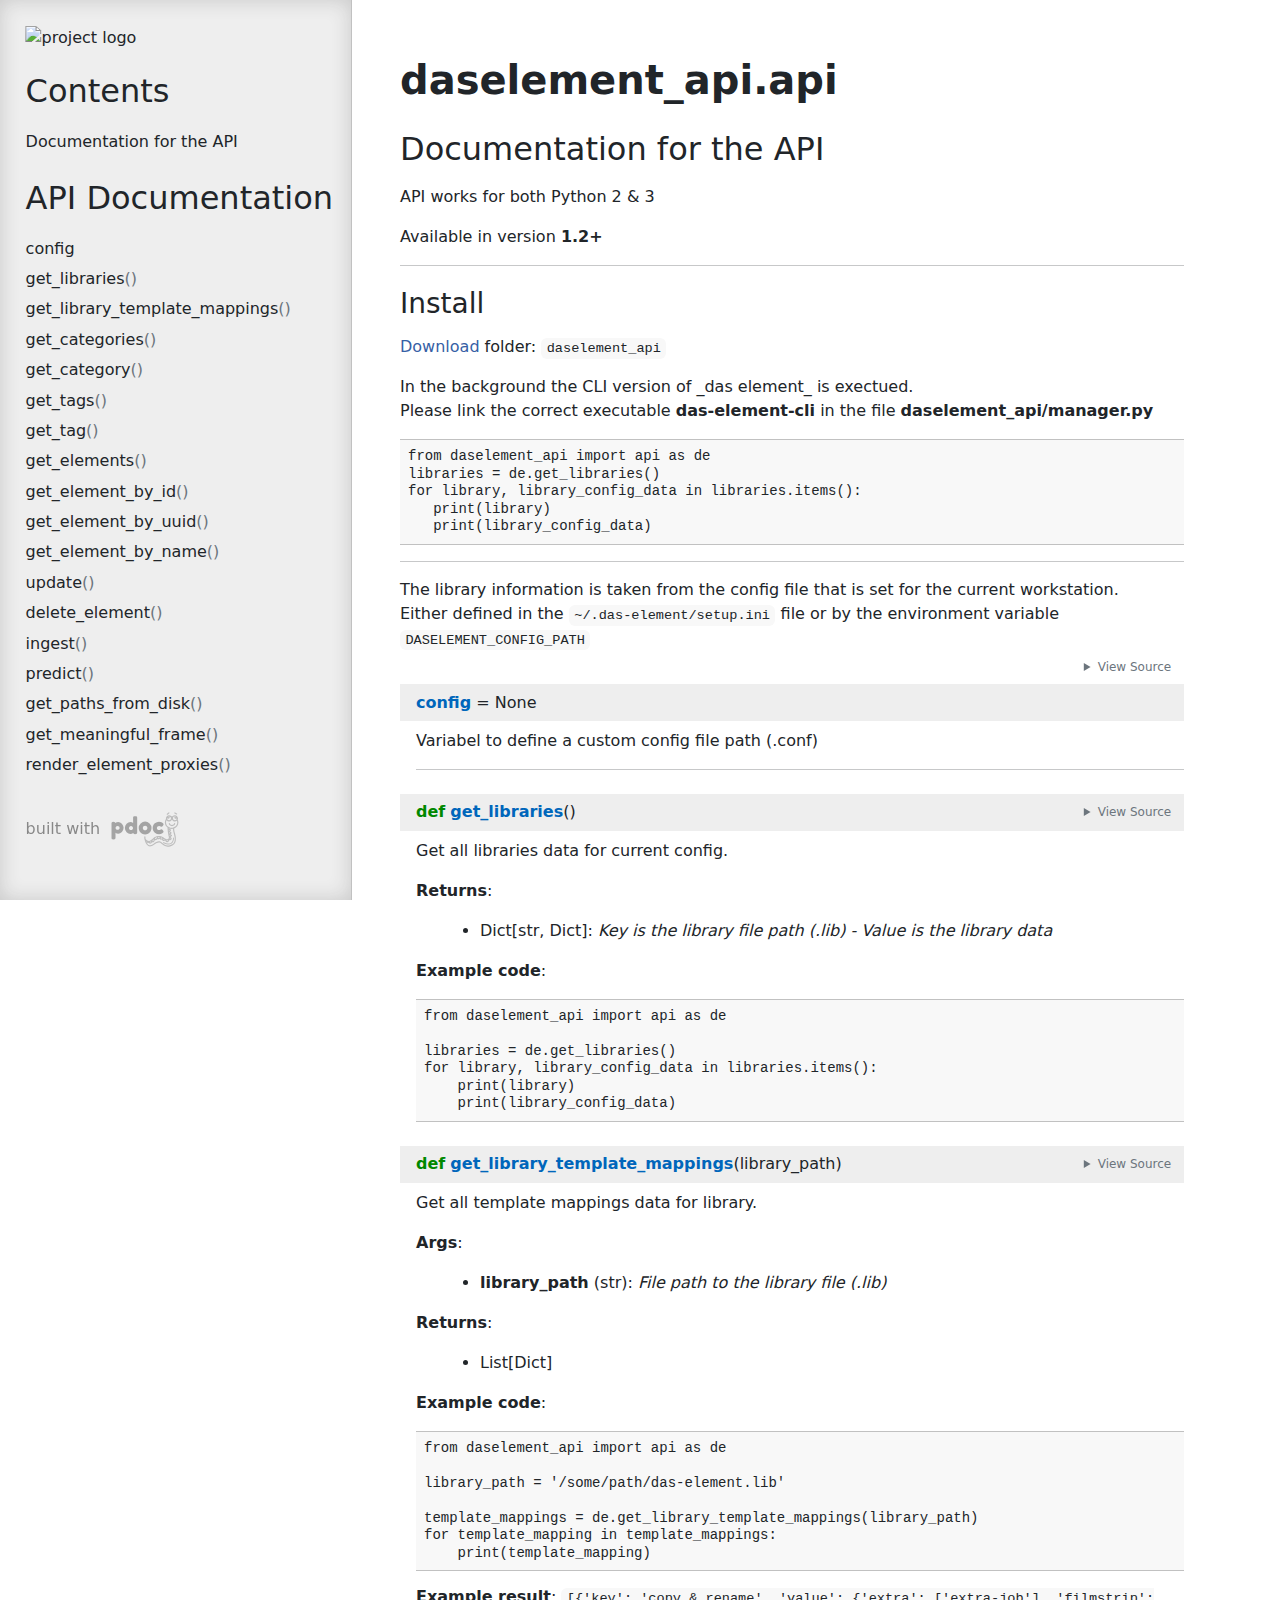
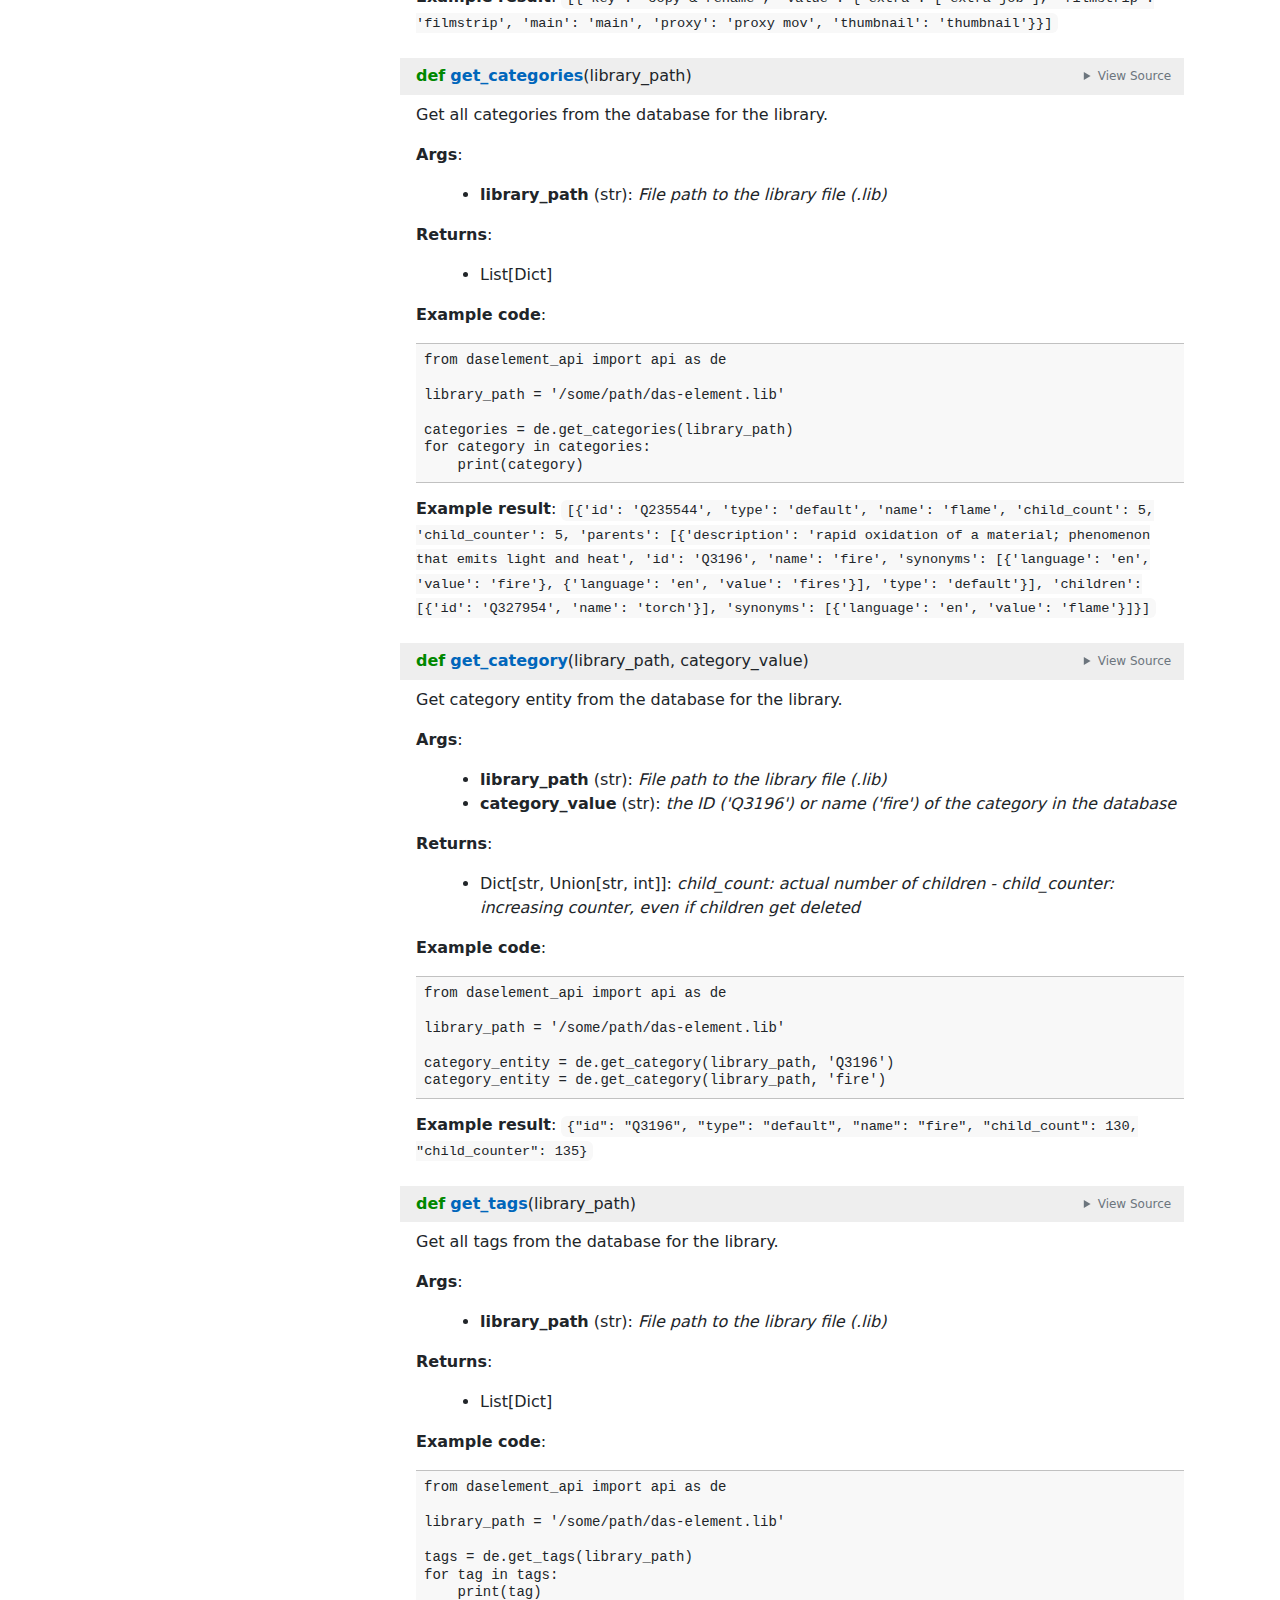
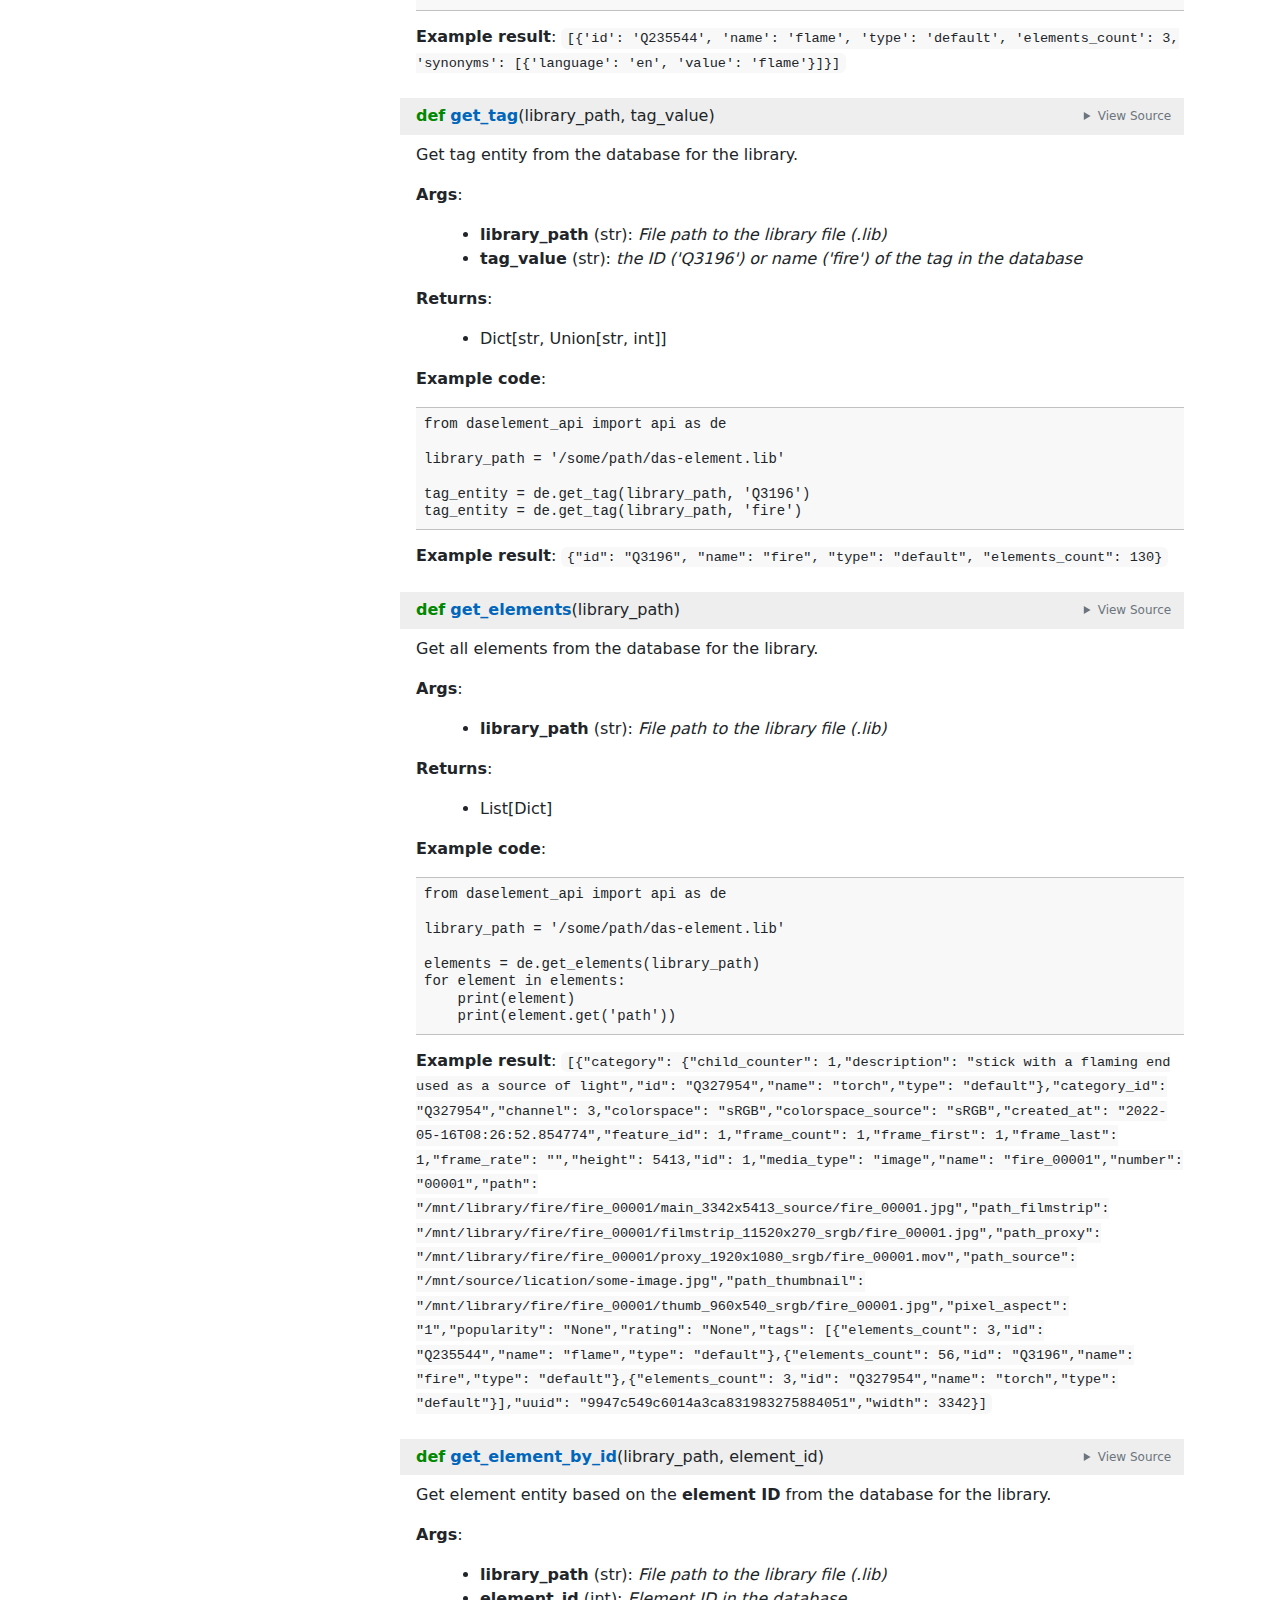
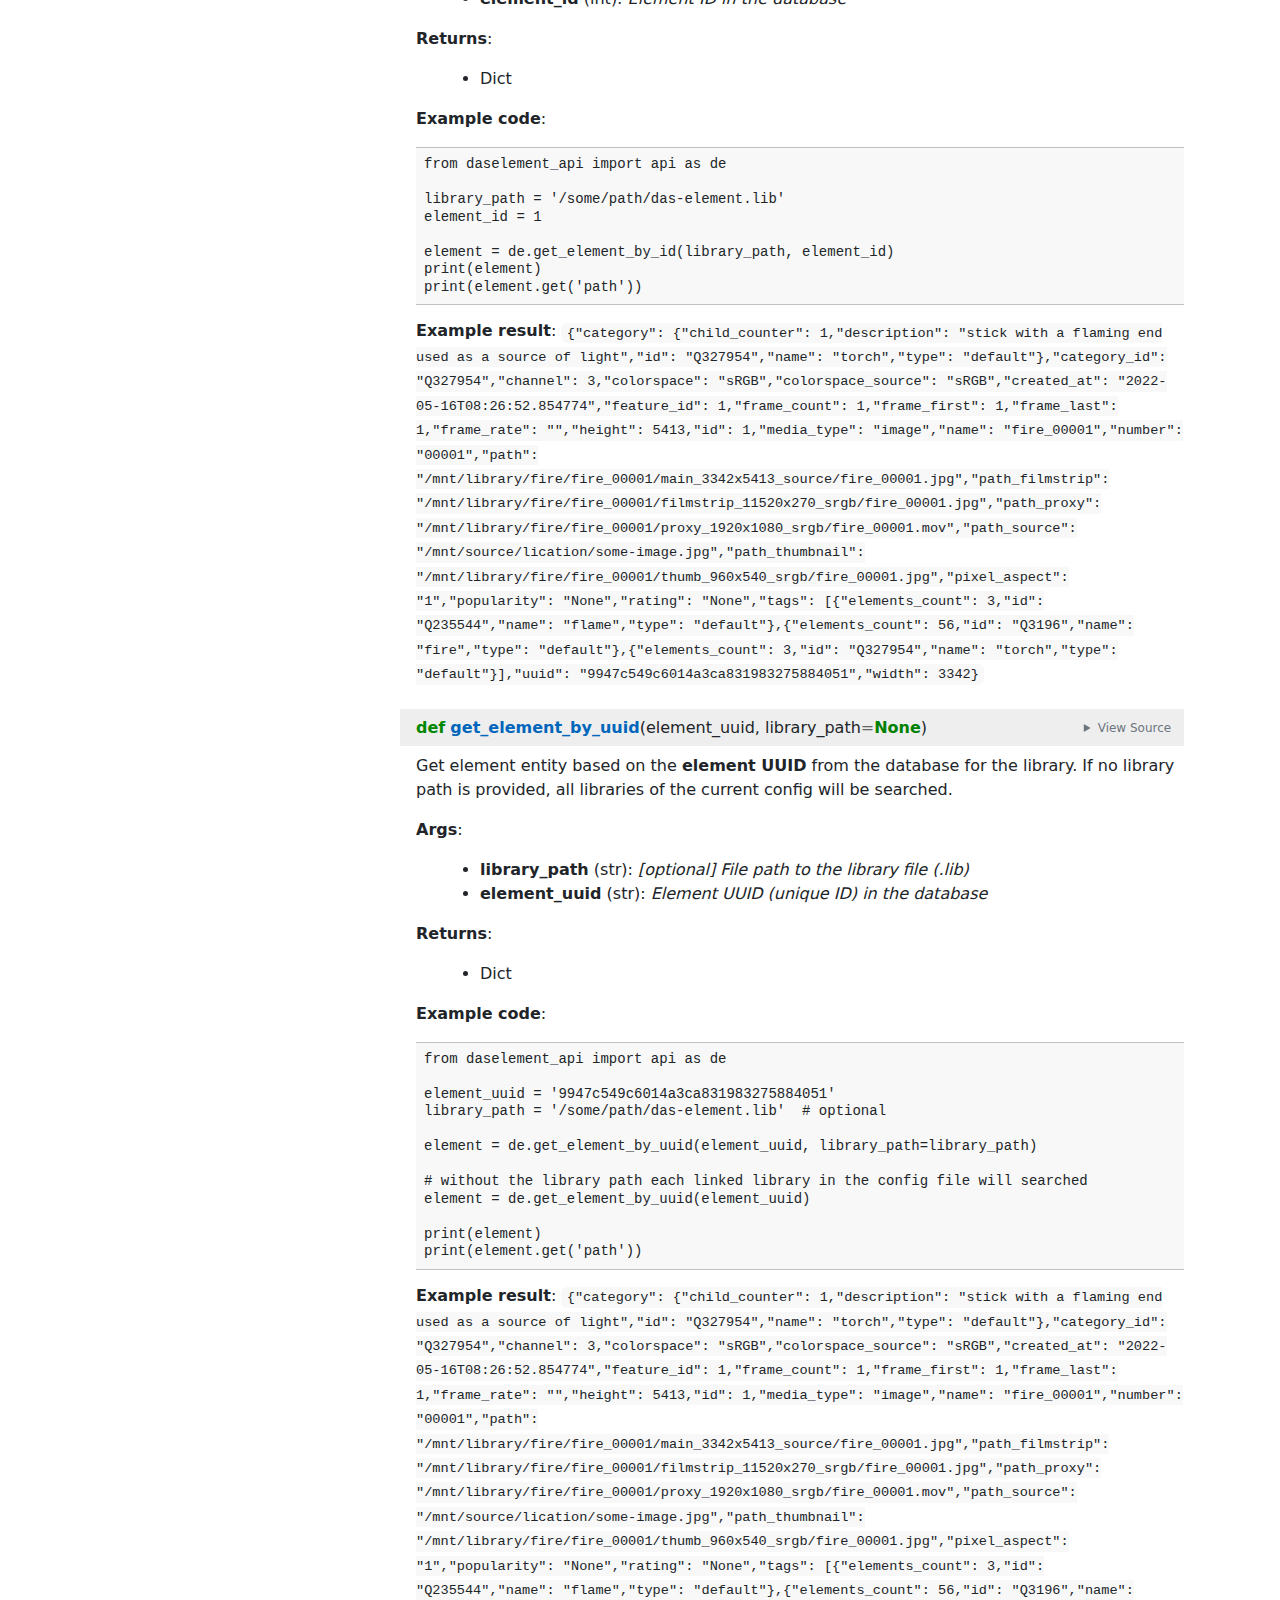
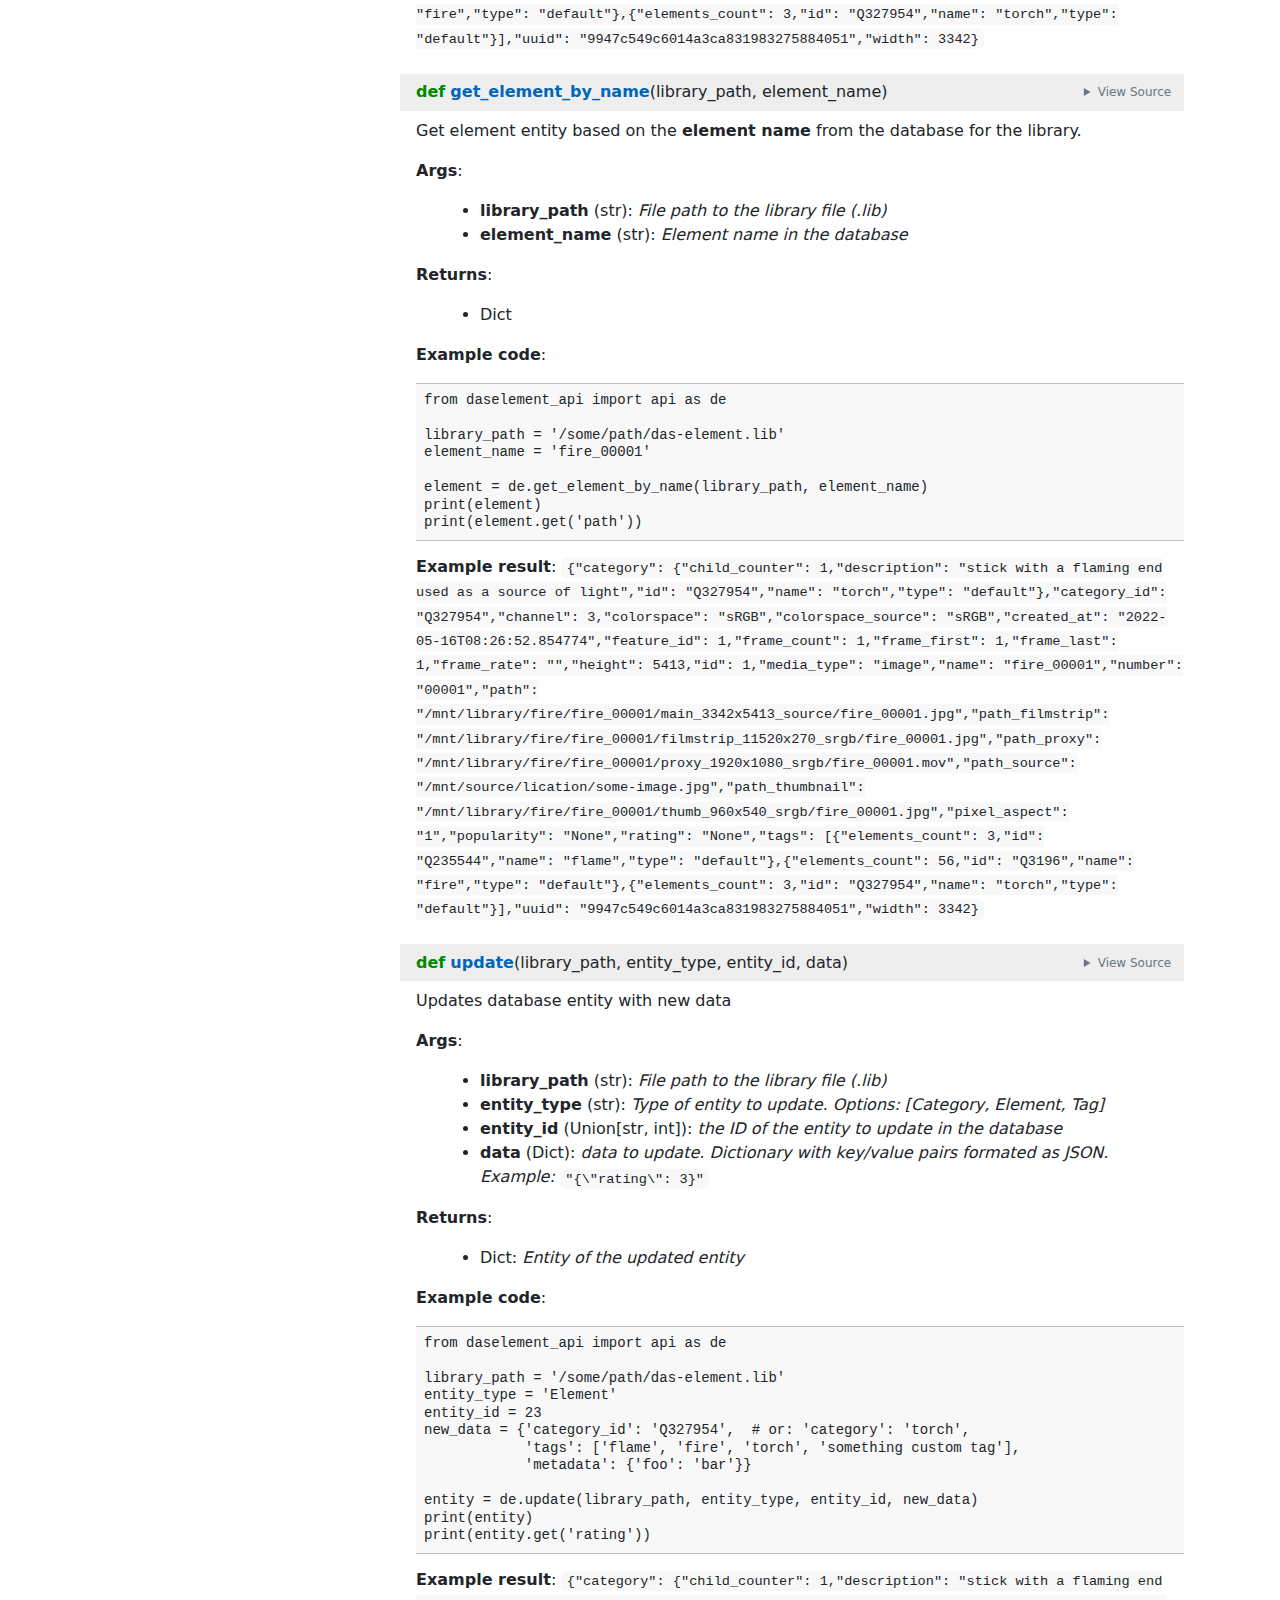
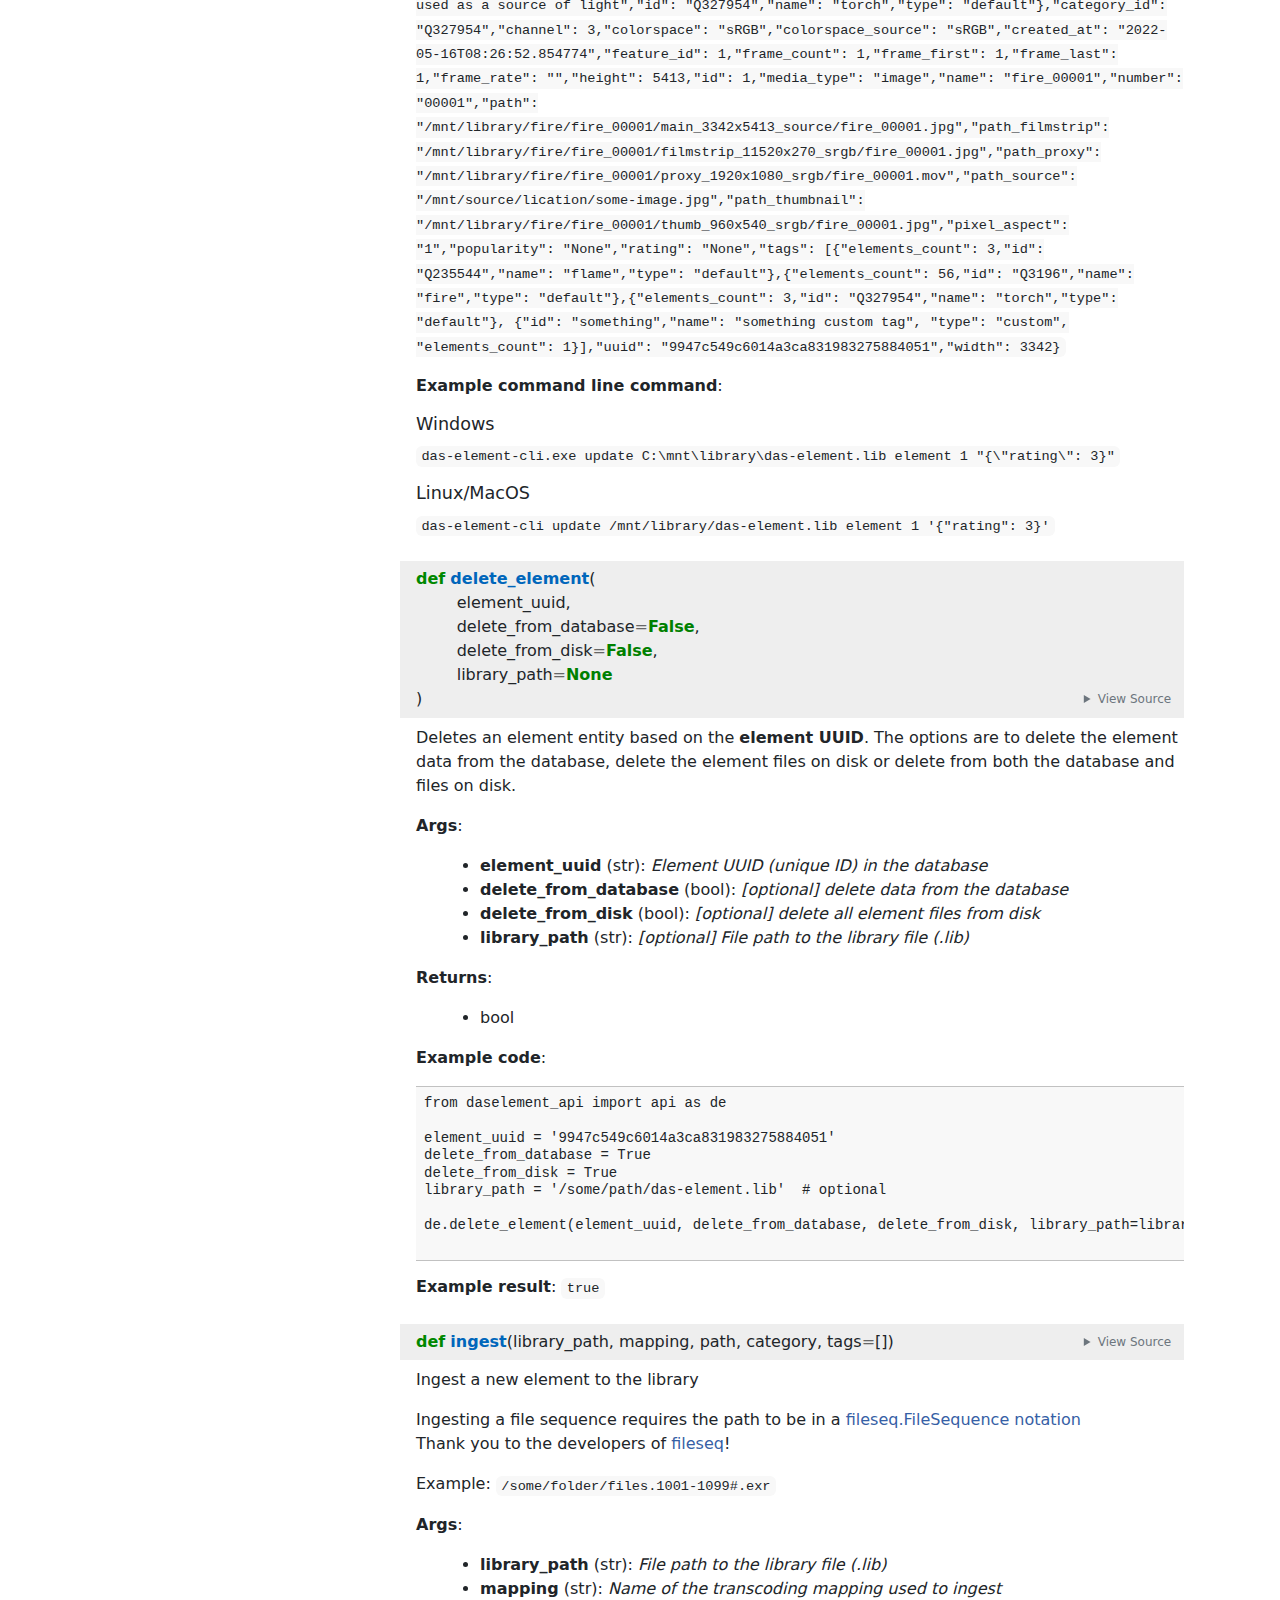
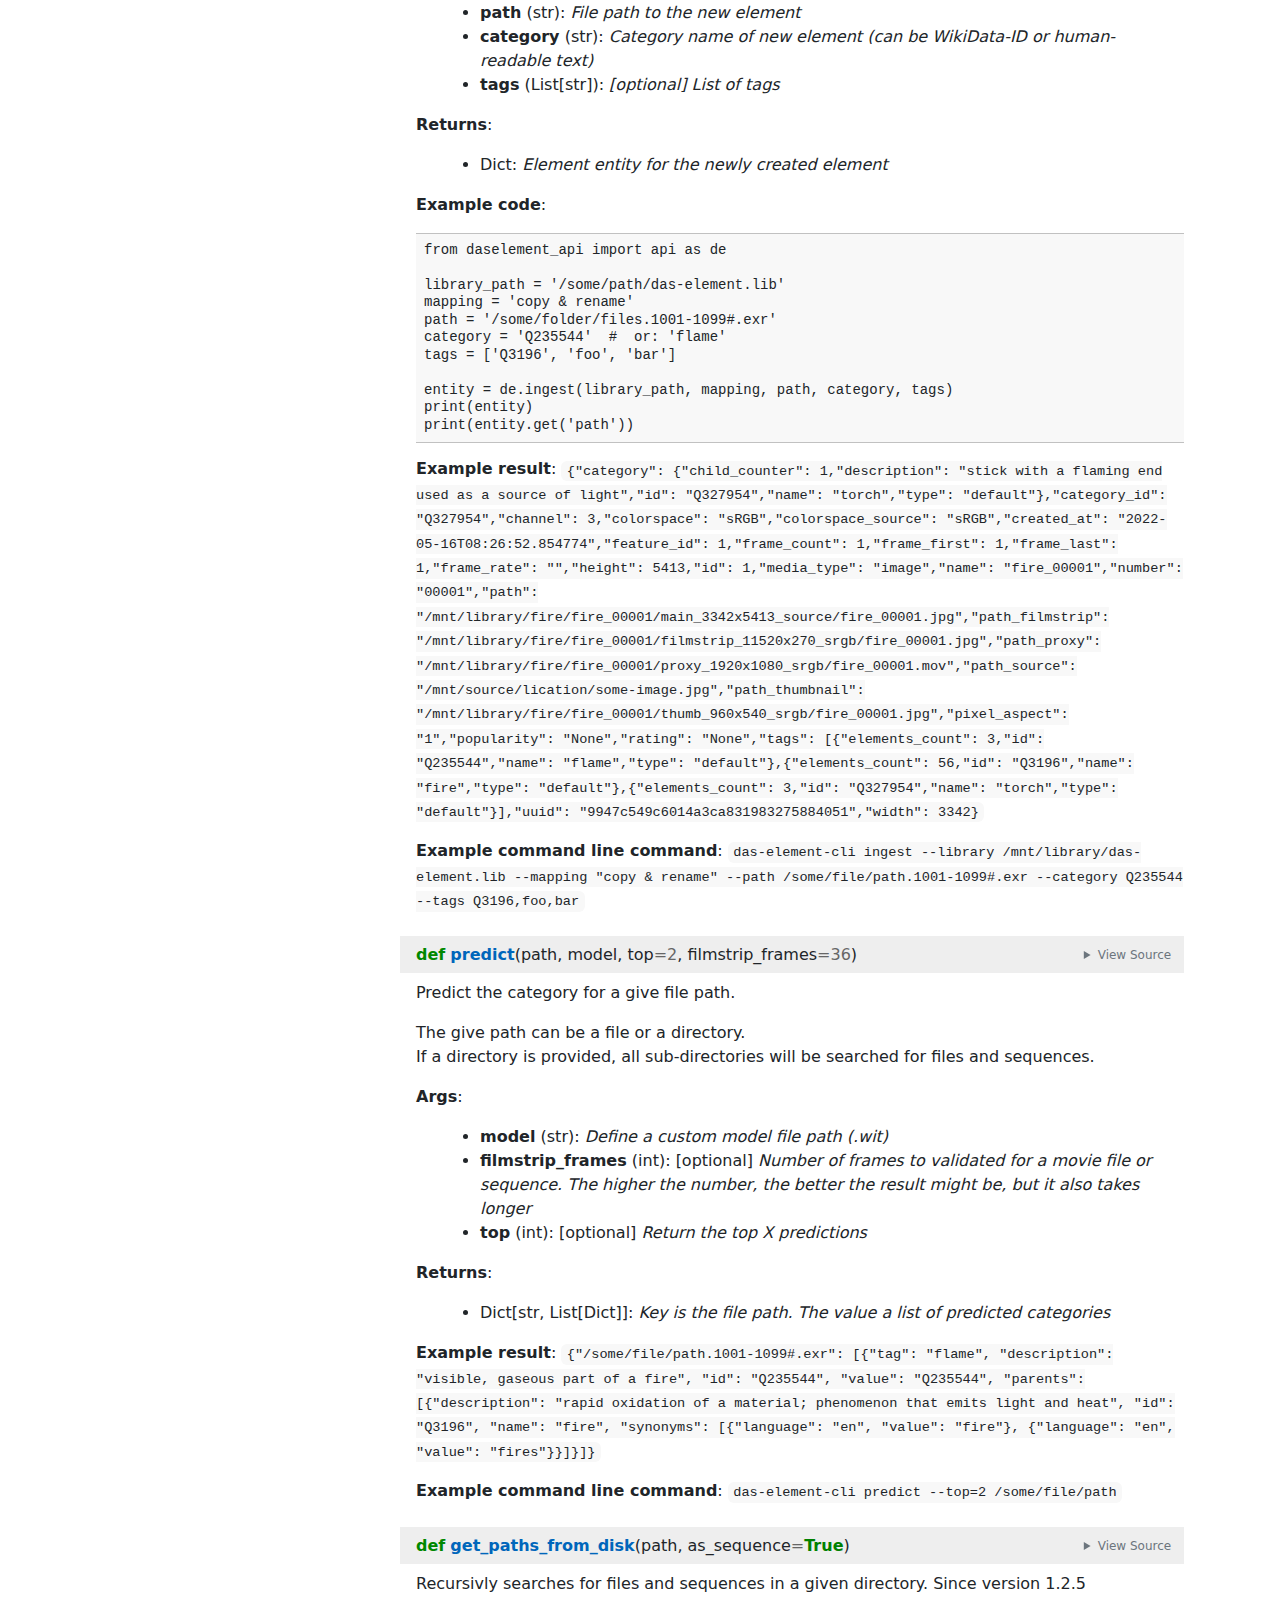
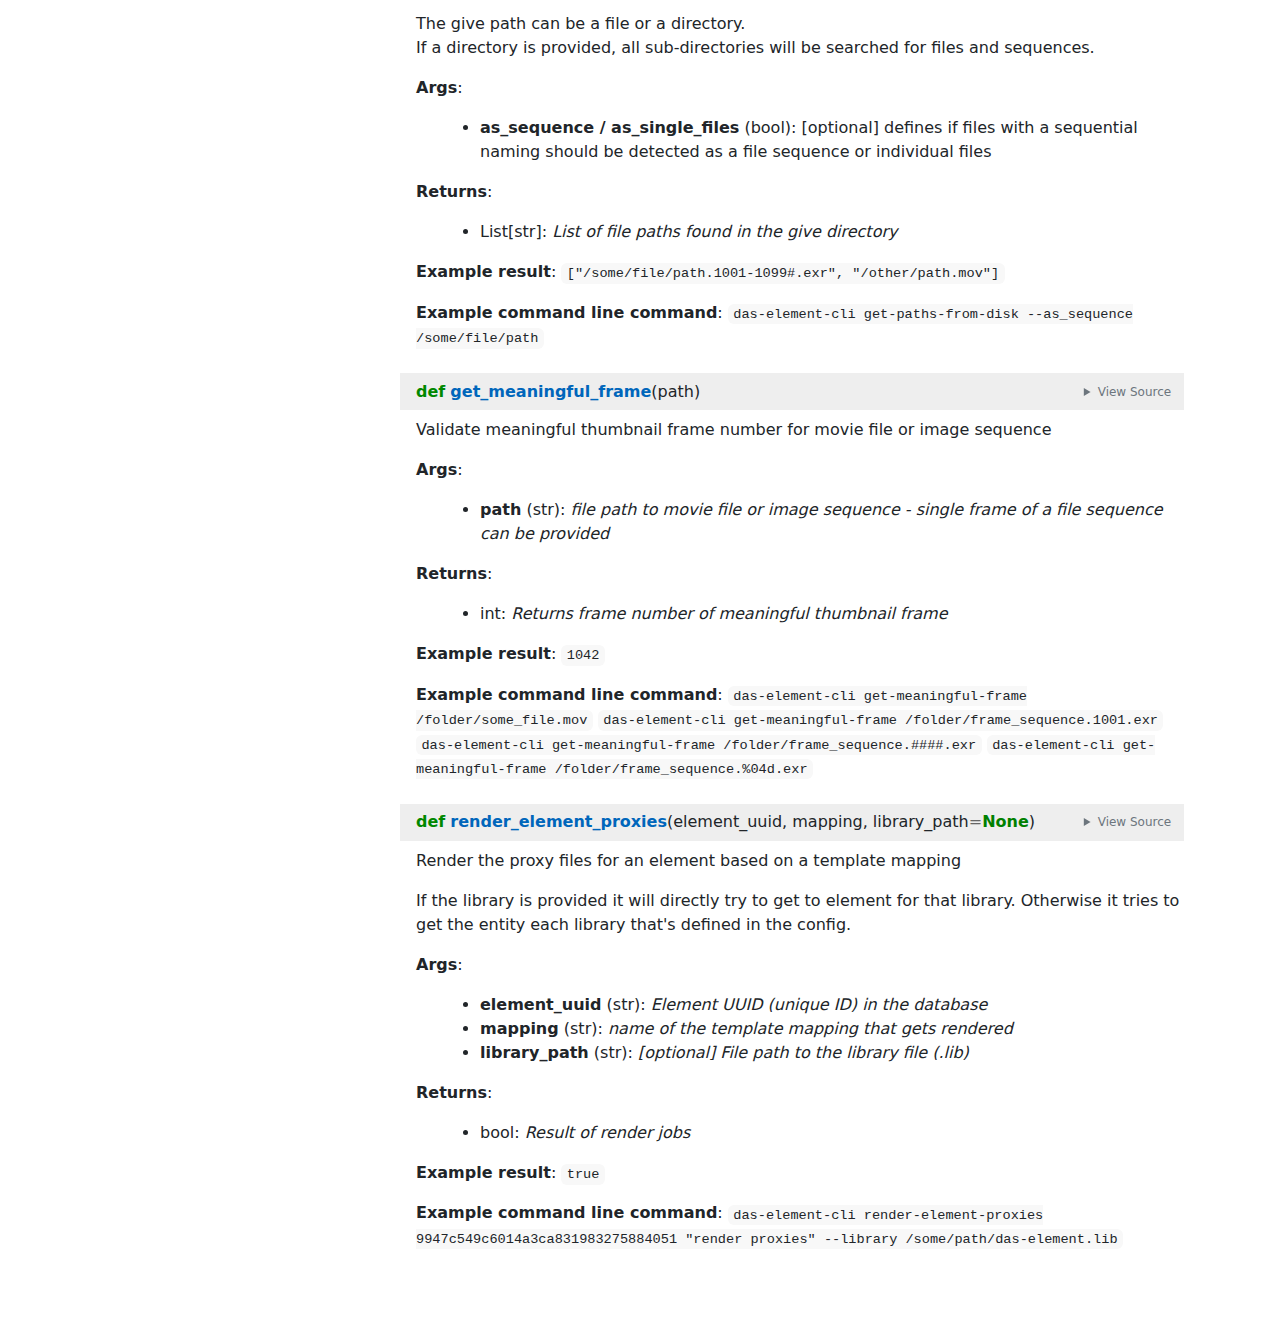
==== commit e236e76f: "update docs" ====
--- a/docs/daselement_api/api.html
+++ b/docs/daselement_api/api.html
@@ -77,6 +77,12 @@
             <li>
                     <a class="function" href="#get_paths_from_disk">get_paths_from_disk</a>
             </li>
+            <li>
+                    <a class="function" href="#get_meaningful_frame">get_meaningful_frame</a>
+            </li>
+            <li>
+                    <a class="function" href="#render_element_proxies">render_element_proxies</a>
+            </li>
     </ul>
 
 
@@ -131,7 +137,7 @@
 </span><span id="L-4"><a href="#L-4"><span class="linenos">  4</span></a><span class="c1">#    / /_/ / /_/ (__  )  /  __/ /  __/ / / / / /  __/ / / / /_</span>
 </span><span id="L-5"><a href="#L-5"><span class="linenos">  5</span></a><span class="c1">#    \__,_/\__,_/____/   \___/_/\___/_/ /_/ /_/\___/_/ /_/\__/</span>
 </span><span id="L-6"><a href="#L-6"><span class="linenos">  6</span></a><span class="c1">#</span>
-</span><span id="L-7"><a href="#L-7"><span class="linenos">  7</span></a><span class="c1">#                  Copyright (c) 2023 das element</span>
+</span><span id="L-7"><a href="#L-7"><span class="linenos">  7</span></a><span class="c1">#                  Copyright (c) 2024 das element</span>
 </span><span id="L-8"><a href="#L-8"><span class="linenos">  8</span></a><span class="sd">&#39;&#39;&#39;</span>
 </span><span id="L-9"><a href="#L-9"><span class="linenos">  9</span></a><span class="sd">## Documentation for the API</span>
 </span><span id="L-10"><a href="#L-10"><span class="linenos"> 10</span></a>
@@ -513,167 +519,167 @@
 </span><span id="L-386"><a href="#L-386"><span class="linenos">386</span></a><span class="sd">    entity_type = &#39;Element&#39;</span>
 </span><span id="L-387"><a href="#L-387"><span class="linenos">387</span></a><span class="sd">    entity_id = 23</span>
 </span><span id="L-388"><a href="#L-388"><span class="linenos">388</span></a><span class="sd">    new_data = {&#39;category_id&#39;: &#39;Q327954&#39;,  # or: &#39;category&#39;: &#39;torch&#39;,</span>
-</span><span id="L-389"><a href="#L-389"><span class="linenos">389</span></a><span class="sd">                &#39;tags&#39;: [&#39;flame&#39;, &#39;fire&#39;, &#39;torch&#39;, &#39;something custom tag&#39;]}</span>
-</span><span id="L-390"><a href="#L-390"><span class="linenos">390</span></a>
-</span><span id="L-391"><a href="#L-391"><span class="linenos">391</span></a><span class="sd">    entity = de.update(library_path, entity_type, entity_id, new_data)</span>
-</span><span id="L-392"><a href="#L-392"><span class="linenos">392</span></a><span class="sd">    print(entity)</span>
-</span><span id="L-393"><a href="#L-393"><span class="linenos">393</span></a><span class="sd">    print(entity.get(&#39;rating&#39;))</span>
-</span><span id="L-394"><a href="#L-394"><span class="linenos">394</span></a><span class="sd">    ```</span>
-</span><span id="L-395"><a href="#L-395"><span class="linenos">395</span></a>
-</span><span id="L-396"><a href="#L-396"><span class="linenos">396</span></a><span class="sd">    **Example result**:</span>
-</span><span id="L-397"><a href="#L-397"><span class="linenos">397</span></a><span class="sd">    `{&quot;category&quot;: {&quot;child_counter&quot;: 1,&quot;description&quot;: &quot;stick with a flaming end used as a source of light&quot;,&quot;id&quot;: &quot;Q327954&quot;,&quot;name&quot;: &quot;torch&quot;,&quot;type&quot;: &quot;default&quot;},&quot;category_id&quot;: &quot;Q327954&quot;,&quot;channel&quot;: 3,&quot;colorspace&quot;: &quot;sRGB&quot;,&quot;colorspace_source&quot;: &quot;sRGB&quot;,&quot;created_at&quot;: &quot;2022-05-16T08:26:52.854774&quot;,&quot;feature_id&quot;: 1,&quot;frame_count&quot;: 1,&quot;frame_first&quot;: 1,&quot;frame_last&quot;: 1,&quot;frame_rate&quot;: &quot;&quot;,&quot;height&quot;: 5413,&quot;id&quot;: 1,&quot;media_type&quot;: &quot;image&quot;,&quot;name&quot;: &quot;fire_00001&quot;,&quot;number&quot;: &quot;00001&quot;,&quot;path&quot;: &quot;/mnt/library/fire/fire_00001/main_3342x5413_source/fire_00001.jpg&quot;,&quot;path_filmstrip&quot;: &quot;/mnt/library/fire/fire_00001/filmstrip_11520x270_srgb/fire_00001.jpg&quot;,&quot;path_proxy&quot;: &quot;/mnt/library/fire/fire_00001/proxy_1920x1080_srgb/fire_00001.mov&quot;,&quot;path_source&quot;: &quot;/mnt/source/lication/some-image.jpg&quot;,&quot;path_thumbnail&quot;: &quot;/mnt/library/fire/fire_00001/thumb_960x540_srgb/fire_00001.jpg&quot;,&quot;pixel_aspect&quot;: &quot;1&quot;,&quot;popularity&quot;: &quot;None&quot;,&quot;rating&quot;: &quot;None&quot;,&quot;tags&quot;: [{&quot;elements_count&quot;: 3,&quot;id&quot;: &quot;Q235544&quot;,&quot;name&quot;: &quot;flame&quot;,&quot;type&quot;: &quot;default&quot;},{&quot;elements_count&quot;: 56,&quot;id&quot;: &quot;Q3196&quot;,&quot;name&quot;: &quot;fire&quot;,&quot;type&quot;: &quot;default&quot;},{&quot;elements_count&quot;: 3,&quot;id&quot;: &quot;Q327954&quot;,&quot;name&quot;: &quot;torch&quot;,&quot;type&quot;: &quot;default&quot;}, {&quot;id&quot;: &quot;something&quot;,&quot;name&quot;: &quot;something custom tag&quot;, &quot;type&quot;: &quot;custom&quot;, &quot;elements_count&quot;: 1}],&quot;uuid&quot;: &quot;9947c549c6014a3ca831983275884051&quot;,&quot;width&quot;: 3342}`</span>
-</span><span id="L-398"><a href="#L-398"><span class="linenos">398</span></a>
-</span><span id="L-399"><a href="#L-399"><span class="linenos">399</span></a><span class="sd">    **Example command line command**:  </span>
-</span><span id="L-400"><a href="#L-400"><span class="linenos">400</span></a><span class="sd">    ##### Windows  </span>
-</span><span id="L-401"><a href="#L-401"><span class="linenos">401</span></a><span class="sd">    `das-element-cli.exe update C:\\mnt\\library\\das-element.lib element 1 &quot;{\\\&quot;rating\\\&quot;: 3}&quot;`  </span>
-</span><span id="L-402"><a href="#L-402"><span class="linenos">402</span></a><span class="sd">    ##### Linux/MacOS  </span>
-</span><span id="L-403"><a href="#L-403"><span class="linenos">403</span></a><span class="sd">    `das-element-cli update /mnt/library/das-element.lib element 1 &#39;{\&quot;rating\&quot;: 3}&#39;`</span>
-</span><span id="L-404"><a href="#L-404"><span class="linenos">404</span></a><span class="sd">    &#39;&#39;&#39;</span>
-</span><span id="L-405"><a href="#L-405"><span class="linenos">405</span></a>    <span class="n">command</span> <span class="o">=</span> <span class="p">[</span><span class="s1">&#39;--config&#39;</span><span class="p">,</span> <span class="n">config</span><span class="p">]</span> <span class="k">if</span> <span class="n">config</span> <span class="k">else</span> <span class="p">[]</span>
-</span><span id="L-406"><a href="#L-406"><span class="linenos">406</span></a>    <span class="n">command</span> <span class="o">+=</span> <span class="p">[</span>
-</span><span id="L-407"><a href="#L-407"><span class="linenos">407</span></a>        <span class="s1">&#39;update&#39;</span><span class="p">,</span>
-</span><span id="L-408"><a href="#L-408"><span class="linenos">408</span></a>        <span class="n">as_quoted_string</span><span class="p">(</span><span class="n">library_path</span><span class="p">),</span>
-</span><span id="L-409"><a href="#L-409"><span class="linenos">409</span></a>        <span class="n">as_quoted_string</span><span class="p">(</span><span class="n">entity_type</span><span class="p">),</span>
-</span><span id="L-410"><a href="#L-410"><span class="linenos">410</span></a>        <span class="n">as_quoted_string</span><span class="p">(</span><span class="n">entity_id</span><span class="p">),</span>
-</span><span id="L-411"><a href="#L-411"><span class="linenos">411</span></a>        <span class="n">as_quoted_dict</span><span class="p">(</span><span class="n">data</span><span class="p">)</span>
-</span><span id="L-412"><a href="#L-412"><span class="linenos">412</span></a>    <span class="p">]</span>
-</span><span id="L-413"><a href="#L-413"><span class="linenos">413</span></a>    <span class="k">return</span> <span class="n">execute_command</span><span class="p">(</span><span class="n">command</span><span class="p">)</span>
-</span><span id="L-414"><a href="#L-414"><span class="linenos">414</span></a>
+</span><span id="L-389"><a href="#L-389"><span class="linenos">389</span></a><span class="sd">                &#39;tags&#39;: [&#39;flame&#39;, &#39;fire&#39;, &#39;torch&#39;, &#39;something custom tag&#39;],</span>
+</span><span id="L-390"><a href="#L-390"><span class="linenos">390</span></a><span class="sd">                &#39;metadata&#39;: {&#39;foo&#39;: &#39;bar&#39;}}</span>
+</span><span id="L-391"><a href="#L-391"><span class="linenos">391</span></a>
+</span><span id="L-392"><a href="#L-392"><span class="linenos">392</span></a><span class="sd">    entity = de.update(library_path, entity_type, entity_id, new_data)</span>
+</span><span id="L-393"><a href="#L-393"><span class="linenos">393</span></a><span class="sd">    print(entity)</span>
+</span><span id="L-394"><a href="#L-394"><span class="linenos">394</span></a><span class="sd">    print(entity.get(&#39;rating&#39;))</span>
+</span><span id="L-395"><a href="#L-395"><span class="linenos">395</span></a><span class="sd">    ```</span>
+</span><span id="L-396"><a href="#L-396"><span class="linenos">396</span></a>
+</span><span id="L-397"><a href="#L-397"><span class="linenos">397</span></a><span class="sd">    **Example result**:</span>
+</span><span id="L-398"><a href="#L-398"><span class="linenos">398</span></a><span class="sd">    `{&quot;category&quot;: {&quot;child_counter&quot;: 1,&quot;description&quot;: &quot;stick with a flaming end used as a source of light&quot;,&quot;id&quot;: &quot;Q327954&quot;,&quot;name&quot;: &quot;torch&quot;,&quot;type&quot;: &quot;default&quot;},&quot;category_id&quot;: &quot;Q327954&quot;,&quot;channel&quot;: 3,&quot;colorspace&quot;: &quot;sRGB&quot;,&quot;colorspace_source&quot;: &quot;sRGB&quot;,&quot;created_at&quot;: &quot;2022-05-16T08:26:52.854774&quot;,&quot;feature_id&quot;: 1,&quot;frame_count&quot;: 1,&quot;frame_first&quot;: 1,&quot;frame_last&quot;: 1,&quot;frame_rate&quot;: &quot;&quot;,&quot;height&quot;: 5413,&quot;id&quot;: 1,&quot;media_type&quot;: &quot;image&quot;,&quot;name&quot;: &quot;fire_00001&quot;,&quot;number&quot;: &quot;00001&quot;,&quot;path&quot;: &quot;/mnt/library/fire/fire_00001/main_3342x5413_source/fire_00001.jpg&quot;,&quot;path_filmstrip&quot;: &quot;/mnt/library/fire/fire_00001/filmstrip_11520x270_srgb/fire_00001.jpg&quot;,&quot;path_proxy&quot;: &quot;/mnt/library/fire/fire_00001/proxy_1920x1080_srgb/fire_00001.mov&quot;,&quot;path_source&quot;: &quot;/mnt/source/lication/some-image.jpg&quot;,&quot;path_thumbnail&quot;: &quot;/mnt/library/fire/fire_00001/thumb_960x540_srgb/fire_00001.jpg&quot;,&quot;pixel_aspect&quot;: &quot;1&quot;,&quot;popularity&quot;: &quot;None&quot;,&quot;rating&quot;: &quot;None&quot;,&quot;tags&quot;: [{&quot;elements_count&quot;: 3,&quot;id&quot;: &quot;Q235544&quot;,&quot;name&quot;: &quot;flame&quot;,&quot;type&quot;: &quot;default&quot;},{&quot;elements_count&quot;: 56,&quot;id&quot;: &quot;Q3196&quot;,&quot;name&quot;: &quot;fire&quot;,&quot;type&quot;: &quot;default&quot;},{&quot;elements_count&quot;: 3,&quot;id&quot;: &quot;Q327954&quot;,&quot;name&quot;: &quot;torch&quot;,&quot;type&quot;: &quot;default&quot;}, {&quot;id&quot;: &quot;something&quot;,&quot;name&quot;: &quot;something custom tag&quot;, &quot;type&quot;: &quot;custom&quot;, &quot;elements_count&quot;: 1}],&quot;uuid&quot;: &quot;9947c549c6014a3ca831983275884051&quot;,&quot;width&quot;: 3342}`</span>
+</span><span id="L-399"><a href="#L-399"><span class="linenos">399</span></a>
+</span><span id="L-400"><a href="#L-400"><span class="linenos">400</span></a><span class="sd">    **Example command line command**:  </span>
+</span><span id="L-401"><a href="#L-401"><span class="linenos">401</span></a><span class="sd">    ##### Windows  </span>
+</span><span id="L-402"><a href="#L-402"><span class="linenos">402</span></a><span class="sd">    `das-element-cli.exe update C:\\mnt\\library\\das-element.lib element 1 &quot;{\\\&quot;rating\\\&quot;: 3}&quot;`  </span>
+</span><span id="L-403"><a href="#L-403"><span class="linenos">403</span></a><span class="sd">    ##### Linux/MacOS  </span>
+</span><span id="L-404"><a href="#L-404"><span class="linenos">404</span></a><span class="sd">    `das-element-cli update /mnt/library/das-element.lib element 1 &#39;{\&quot;rating\&quot;: 3}&#39;`</span>
+</span><span id="L-405"><a href="#L-405"><span class="linenos">405</span></a><span class="sd">    &#39;&#39;&#39;</span>
+</span><span id="L-406"><a href="#L-406"><span class="linenos">406</span></a>    <span class="n">command</span> <span class="o">=</span> <span class="p">[</span><span class="s1">&#39;--config&#39;</span><span class="p">,</span> <span class="n">config</span><span class="p">]</span> <span class="k">if</span> <span class="n">config</span> <span class="k">else</span> <span class="p">[]</span>
+</span><span id="L-407"><a href="#L-407"><span class="linenos">407</span></a>    <span class="n">command</span> <span class="o">+=</span> <span class="p">[</span>
+</span><span id="L-408"><a href="#L-408"><span class="linenos">408</span></a>        <span class="s1">&#39;update&#39;</span><span class="p">,</span>
+</span><span id="L-409"><a href="#L-409"><span class="linenos">409</span></a>        <span class="n">as_quoted_string</span><span class="p">(</span><span class="n">library_path</span><span class="p">),</span>
+</span><span id="L-410"><a href="#L-410"><span class="linenos">410</span></a>        <span class="n">as_quoted_string</span><span class="p">(</span><span class="n">entity_type</span><span class="p">),</span>
+</span><span id="L-411"><a href="#L-411"><span class="linenos">411</span></a>        <span class="n">as_quoted_string</span><span class="p">(</span><span class="n">entity_id</span><span class="p">),</span>
+</span><span id="L-412"><a href="#L-412"><span class="linenos">412</span></a>        <span class="n">as_quoted_dict</span><span class="p">(</span><span class="n">data</span><span class="p">)</span>
+</span><span id="L-413"><a href="#L-413"><span class="linenos">413</span></a>    <span class="p">]</span>
+</span><span id="L-414"><a href="#L-414"><span class="linenos">414</span></a>    <span class="k">return</span> <span class="n">execute_command</span><span class="p">(</span><span class="n">command</span><span class="p">)</span>
 </span><span id="L-415"><a href="#L-415"><span class="linenos">415</span></a>
-</span><span id="L-416"><a href="#L-416"><span class="linenos">416</span></a><span class="k">def</span> <span class="nf">delete_element</span><span class="p">(</span><span class="n">element_uuid</span><span class="p">,</span>
-</span><span id="L-417"><a href="#L-417"><span class="linenos">417</span></a>                   <span class="n">delete_from_database</span><span class="o">=</span><span class="kc">False</span><span class="p">,</span>
-</span><span id="L-418"><a href="#L-418"><span class="linenos">418</span></a>                   <span class="n">delete_from_disk</span><span class="o">=</span><span class="kc">False</span><span class="p">,</span>
-</span><span id="L-419"><a href="#L-419"><span class="linenos">419</span></a>                   <span class="n">library_path</span><span class="o">=</span><span class="kc">None</span><span class="p">):</span>
-</span><span id="L-420"><a href="#L-420"><span class="linenos">420</span></a>    <span class="sd">&#39;&#39;&#39;</span>
-</span><span id="L-421"><a href="#L-421"><span class="linenos">421</span></a><span class="sd">    Deletes an element entity based on the **element UUID**.</span>
-</span><span id="L-422"><a href="#L-422"><span class="linenos">422</span></a><span class="sd">    The options are to delete the element data from the database, delete the element files on disk or delete from both the database and files on disk.</span>
-</span><span id="L-423"><a href="#L-423"><span class="linenos">423</span></a>
-</span><span id="L-424"><a href="#L-424"><span class="linenos">424</span></a><span class="sd">    **Args**:</span>
-</span><span id="L-425"><a href="#L-425"><span class="linenos">425</span></a><span class="sd">    &gt; - **element_uuid** (str): *Element UUID (unique ID) in the database*</span>
-</span><span id="L-426"><a href="#L-426"><span class="linenos">426</span></a><span class="sd">    &gt; - **delete_from_database** (bool): *[optional] delete data from the database*</span>
-</span><span id="L-427"><a href="#L-427"><span class="linenos">427</span></a><span class="sd">    &gt; - **delete_from_disk** (bool): *[optional] delete all element files from disk*</span>
-</span><span id="L-428"><a href="#L-428"><span class="linenos">428</span></a><span class="sd">    &gt; - **library_path** (str): *[optional] File path to the library file (.lib)*</span>
-</span><span id="L-429"><a href="#L-429"><span class="linenos">429</span></a>
-</span><span id="L-430"><a href="#L-430"><span class="linenos">430</span></a><span class="sd">    **Returns**:</span>
-</span><span id="L-431"><a href="#L-431"><span class="linenos">431</span></a><span class="sd">    &gt; - bool</span>
-</span><span id="L-432"><a href="#L-432"><span class="linenos">432</span></a>
-</span><span id="L-433"><a href="#L-433"><span class="linenos">433</span></a><span class="sd">    **Example code**:</span>
-</span><span id="L-434"><a href="#L-434"><span class="linenos">434</span></a><span class="sd">    ```</span>
-</span><span id="L-435"><a href="#L-435"><span class="linenos">435</span></a><span class="sd">    from daselement_api import api as de</span>
-</span><span id="L-436"><a href="#L-436"><span class="linenos">436</span></a>
-</span><span id="L-437"><a href="#L-437"><span class="linenos">437</span></a><span class="sd">    element_uuid = &#39;9947c549c6014a3ca831983275884051&#39;</span>
-</span><span id="L-438"><a href="#L-438"><span class="linenos">438</span></a><span class="sd">    delete_from_database = True</span>
-</span><span id="L-439"><a href="#L-439"><span class="linenos">439</span></a><span class="sd">    delete_from_disk = True</span>
-</span><span id="L-440"><a href="#L-440"><span class="linenos">440</span></a><span class="sd">    library_path = &#39;/some/path/das-element.lib&#39;  # optional</span>
-</span><span id="L-441"><a href="#L-441"><span class="linenos">441</span></a>
-</span><span id="L-442"><a href="#L-442"><span class="linenos">442</span></a><span class="sd">    de.delete_element(element_uuid, delete_from_database, delete_from_disk, library_path=library_path)</span>
-</span><span id="L-443"><a href="#L-443"><span class="linenos">443</span></a>
-</span><span id="L-444"><a href="#L-444"><span class="linenos">444</span></a><span class="sd">    ```</span>
-</span><span id="L-445"><a href="#L-445"><span class="linenos">445</span></a>
-</span><span id="L-446"><a href="#L-446"><span class="linenos">446</span></a><span class="sd">    **Example result**:</span>
-</span><span id="L-447"><a href="#L-447"><span class="linenos">447</span></a><span class="sd">    `true`</span>
-</span><span id="L-448"><a href="#L-448"><span class="linenos">448</span></a><span class="sd">    &#39;&#39;&#39;</span>
-</span><span id="L-449"><a href="#L-449"><span class="linenos">449</span></a>    <span class="n">command</span> <span class="o">=</span> <span class="p">[</span><span class="s1">&#39;--config&#39;</span><span class="p">,</span> <span class="n">config</span><span class="p">]</span> <span class="k">if</span> <span class="n">config</span> <span class="k">else</span> <span class="p">[]</span>
-</span><span id="L-450"><a href="#L-450"><span class="linenos">450</span></a>    <span class="n">command</span> <span class="o">+=</span> <span class="p">[</span>
-</span><span id="L-451"><a href="#L-451"><span class="linenos">451</span></a>        <span class="s1">&#39;delete-element&#39;</span><span class="p">,</span>
-</span><span id="L-452"><a href="#L-452"><span class="linenos">452</span></a>        <span class="n">element_uuid</span><span class="p">,</span>
-</span><span id="L-453"><a href="#L-453"><span class="linenos">453</span></a>    <span class="p">]</span>
-</span><span id="L-454"><a href="#L-454"><span class="linenos">454</span></a>    <span class="k">if</span> <span class="n">delete_from_database</span><span class="p">:</span>
-</span><span id="L-455"><a href="#L-455"><span class="linenos">455</span></a>        <span class="n">command</span> <span class="o">+=</span> <span class="p">[</span><span class="s1">&#39;--database&#39;</span><span class="p">]</span>
-</span><span id="L-456"><a href="#L-456"><span class="linenos">456</span></a>    <span class="k">if</span> <span class="n">delete_from_disk</span><span class="p">:</span>
-</span><span id="L-457"><a href="#L-457"><span class="linenos">457</span></a>        <span class="n">command</span> <span class="o">+=</span> <span class="p">[</span><span class="s1">&#39;--disk&#39;</span><span class="p">]</span>
-</span><span id="L-458"><a href="#L-458"><span class="linenos">458</span></a>    <span class="k">if</span> <span class="n">library_path</span><span class="p">:</span>
-</span><span id="L-459"><a href="#L-459"><span class="linenos">459</span></a>        <span class="n">command</span> <span class="o">+=</span> <span class="p">[</span><span class="s1">&#39;--library&#39;</span><span class="p">,</span> <span class="n">as_quoted_string</span><span class="p">(</span><span class="n">library_path</span><span class="p">)]</span>
-</span><span id="L-460"><a href="#L-460"><span class="linenos">460</span></a>    <span class="k">return</span> <span class="n">execute_command</span><span class="p">(</span><span class="n">command</span><span class="p">)</span>
-</span><span id="L-461"><a href="#L-461"><span class="linenos">461</span></a>
+</span><span id="L-416"><a href="#L-416"><span class="linenos">416</span></a>
+</span><span id="L-417"><a href="#L-417"><span class="linenos">417</span></a><span class="k">def</span> <span class="nf">delete_element</span><span class="p">(</span><span class="n">element_uuid</span><span class="p">,</span>
+</span><span id="L-418"><a href="#L-418"><span class="linenos">418</span></a>                   <span class="n">delete_from_database</span><span class="o">=</span><span class="kc">False</span><span class="p">,</span>
+</span><span id="L-419"><a href="#L-419"><span class="linenos">419</span></a>                   <span class="n">delete_from_disk</span><span class="o">=</span><span class="kc">False</span><span class="p">,</span>
+</span><span id="L-420"><a href="#L-420"><span class="linenos">420</span></a>                   <span class="n">library_path</span><span class="o">=</span><span class="kc">None</span><span class="p">):</span>
+</span><span id="L-421"><a href="#L-421"><span class="linenos">421</span></a>    <span class="sd">&#39;&#39;&#39;</span>
+</span><span id="L-422"><a href="#L-422"><span class="linenos">422</span></a><span class="sd">    Deletes an element entity based on the **element UUID**.</span>
+</span><span id="L-423"><a href="#L-423"><span class="linenos">423</span></a><span class="sd">    The options are to delete the element data from the database, delete the element files on disk or delete from both the database and files on disk.</span>
+</span><span id="L-424"><a href="#L-424"><span class="linenos">424</span></a>
+</span><span id="L-425"><a href="#L-425"><span class="linenos">425</span></a><span class="sd">    **Args**:</span>
+</span><span id="L-426"><a href="#L-426"><span class="linenos">426</span></a><span class="sd">    &gt; - **element_uuid** (str): *Element UUID (unique ID) in the database*</span>
+</span><span id="L-427"><a href="#L-427"><span class="linenos">427</span></a><span class="sd">    &gt; - **delete_from_database** (bool): *[optional] delete data from the database*</span>
+</span><span id="L-428"><a href="#L-428"><span class="linenos">428</span></a><span class="sd">    &gt; - **delete_from_disk** (bool): *[optional] delete all element files from disk*</span>
+</span><span id="L-429"><a href="#L-429"><span class="linenos">429</span></a><span class="sd">    &gt; - **library_path** (str): *[optional] File path to the library file (.lib)*</span>
+</span><span id="L-430"><a href="#L-430"><span class="linenos">430</span></a>
+</span><span id="L-431"><a href="#L-431"><span class="linenos">431</span></a><span class="sd">    **Returns**:</span>
+</span><span id="L-432"><a href="#L-432"><span class="linenos">432</span></a><span class="sd">    &gt; - bool</span>
+</span><span id="L-433"><a href="#L-433"><span class="linenos">433</span></a>
+</span><span id="L-434"><a href="#L-434"><span class="linenos">434</span></a><span class="sd">    **Example code**:</span>
+</span><span id="L-435"><a href="#L-435"><span class="linenos">435</span></a><span class="sd">    ```</span>
+</span><span id="L-436"><a href="#L-436"><span class="linenos">436</span></a><span class="sd">    from daselement_api import api as de</span>
+</span><span id="L-437"><a href="#L-437"><span class="linenos">437</span></a>
+</span><span id="L-438"><a href="#L-438"><span class="linenos">438</span></a><span class="sd">    element_uuid = &#39;9947c549c6014a3ca831983275884051&#39;</span>
+</span><span id="L-439"><a href="#L-439"><span class="linenos">439</span></a><span class="sd">    delete_from_database = True</span>
+</span><span id="L-440"><a href="#L-440"><span class="linenos">440</span></a><span class="sd">    delete_from_disk = True</span>
+</span><span id="L-441"><a href="#L-441"><span class="linenos">441</span></a><span class="sd">    library_path = &#39;/some/path/das-element.lib&#39;  # optional</span>
+</span><span id="L-442"><a href="#L-442"><span class="linenos">442</span></a>
+</span><span id="L-443"><a href="#L-443"><span class="linenos">443</span></a><span class="sd">    de.delete_element(element_uuid, delete_from_database, delete_from_disk, library_path=library_path)</span>
+</span><span id="L-444"><a href="#L-444"><span class="linenos">444</span></a>
+</span><span id="L-445"><a href="#L-445"><span class="linenos">445</span></a><span class="sd">    ```</span>
+</span><span id="L-446"><a href="#L-446"><span class="linenos">446</span></a>
+</span><span id="L-447"><a href="#L-447"><span class="linenos">447</span></a><span class="sd">    **Example result**:</span>
+</span><span id="L-448"><a href="#L-448"><span class="linenos">448</span></a><span class="sd">    `true`</span>
+</span><span id="L-449"><a href="#L-449"><span class="linenos">449</span></a><span class="sd">    &#39;&#39;&#39;</span>
+</span><span id="L-450"><a href="#L-450"><span class="linenos">450</span></a>    <span class="n">command</span> <span class="o">=</span> <span class="p">[</span><span class="s1">&#39;--config&#39;</span><span class="p">,</span> <span class="n">config</span><span class="p">]</span> <span class="k">if</span> <span class="n">config</span> <span class="k">else</span> <span class="p">[]</span>
+</span><span id="L-451"><a href="#L-451"><span class="linenos">451</span></a>    <span class="n">command</span> <span class="o">+=</span> <span class="p">[</span>
+</span><span id="L-452"><a href="#L-452"><span class="linenos">452</span></a>        <span class="s1">&#39;delete-element&#39;</span><span class="p">,</span>
+</span><span id="L-453"><a href="#L-453"><span class="linenos">453</span></a>        <span class="n">element_uuid</span><span class="p">,</span>
+</span><span id="L-454"><a href="#L-454"><span class="linenos">454</span></a>    <span class="p">]</span>
+</span><span id="L-455"><a href="#L-455"><span class="linenos">455</span></a>    <span class="k">if</span> <span class="n">delete_from_database</span><span class="p">:</span>
+</span><span id="L-456"><a href="#L-456"><span class="linenos">456</span></a>        <span class="n">command</span> <span class="o">+=</span> <span class="p">[</span><span class="s1">&#39;--database&#39;</span><span class="p">]</span>
+</span><span id="L-457"><a href="#L-457"><span class="linenos">457</span></a>    <span class="k">if</span> <span class="n">delete_from_disk</span><span class="p">:</span>
+</span><span id="L-458"><a href="#L-458"><span class="linenos">458</span></a>        <span class="n">command</span> <span class="o">+=</span> <span class="p">[</span><span class="s1">&#39;--disk&#39;</span><span class="p">]</span>
+</span><span id="L-459"><a href="#L-459"><span class="linenos">459</span></a>    <span class="k">if</span> <span class="n">library_path</span><span class="p">:</span>
+</span><span id="L-460"><a href="#L-460"><span class="linenos">460</span></a>        <span class="n">command</span> <span class="o">+=</span> <span class="p">[</span><span class="s1">&#39;--library&#39;</span><span class="p">,</span> <span class="n">as_quoted_string</span><span class="p">(</span><span class="n">library_path</span><span class="p">)]</span>
+</span><span id="L-461"><a href="#L-461"><span class="linenos">461</span></a>    <span class="k">return</span> <span class="n">execute_command</span><span class="p">(</span><span class="n">command</span><span class="p">,</span> <span class="n">cli_full</span><span class="o">=</span><span class="kc">True</span><span class="p">)</span>
 </span><span id="L-462"><a href="#L-462"><span class="linenos">462</span></a>
-</span><span id="L-463"><a href="#L-463"><span class="linenos">463</span></a><span class="k">def</span> <span class="nf">ingest</span><span class="p">(</span><span class="n">library_path</span><span class="p">,</span> <span class="n">mapping</span><span class="p">,</span> <span class="n">path</span><span class="p">,</span> <span class="n">category</span><span class="p">,</span> <span class="n">tags</span><span class="o">=</span><span class="p">[]):</span>
-</span><span id="L-464"><a href="#L-464"><span class="linenos">464</span></a>    <span class="sd">&#39;&#39;&#39;</span>
-</span><span id="L-465"><a href="#L-465"><span class="linenos">465</span></a><span class="sd">    Ingest a new element to the library</span>
-</span><span id="L-466"><a href="#L-466"><span class="linenos">466</span></a>
-</span><span id="L-467"><a href="#L-467"><span class="linenos">467</span></a><span class="sd">    Ingesting a file sequence requires the path to be in a [fileseq.FileSequence notation](https://github.com/justinfx/fileseq#filesequence)  </span>
-</span><span id="L-468"><a href="#L-468"><span class="linenos">468</span></a><span class="sd">    Thank you to the developers of [fileseq](https://github.com/justinfx/fileseq)!</span>
-</span><span id="L-469"><a href="#L-469"><span class="linenos">469</span></a>
-</span><span id="L-470"><a href="#L-470"><span class="linenos">470</span></a><span class="sd">    Example: `/some/folder/files.1001-1099#.exr`</span>
-</span><span id="L-471"><a href="#L-471"><span class="linenos">471</span></a>
+</span><span id="L-463"><a href="#L-463"><span class="linenos">463</span></a>
+</span><span id="L-464"><a href="#L-464"><span class="linenos">464</span></a><span class="k">def</span> <span class="nf">ingest</span><span class="p">(</span><span class="n">library_path</span><span class="p">,</span> <span class="n">mapping</span><span class="p">,</span> <span class="n">path</span><span class="p">,</span> <span class="n">category</span><span class="p">,</span> <span class="n">tags</span><span class="o">=</span><span class="p">[]):</span>
+</span><span id="L-465"><a href="#L-465"><span class="linenos">465</span></a>    <span class="sd">&#39;&#39;&#39;</span>
+</span><span id="L-466"><a href="#L-466"><span class="linenos">466</span></a><span class="sd">    Ingest a new element to the library</span>
+</span><span id="L-467"><a href="#L-467"><span class="linenos">467</span></a>
+</span><span id="L-468"><a href="#L-468"><span class="linenos">468</span></a><span class="sd">    Ingesting a file sequence requires the path to be in a [fileseq.FileSequence notation](https://github.com/justinfx/fileseq#filesequence)  </span>
+</span><span id="L-469"><a href="#L-469"><span class="linenos">469</span></a><span class="sd">    Thank you to the developers of [fileseq](https://github.com/justinfx/fileseq)!</span>
+</span><span id="L-470"><a href="#L-470"><span class="linenos">470</span></a>
+</span><span id="L-471"><a href="#L-471"><span class="linenos">471</span></a><span class="sd">    Example: `/some/folder/files.1001-1099#.exr`</span>
 </span><span id="L-472"><a href="#L-472"><span class="linenos">472</span></a>
-</span><span id="L-473"><a href="#L-473"><span class="linenos">473</span></a><span class="sd">    **Args**:</span>
-</span><span id="L-474"><a href="#L-474"><span class="linenos">474</span></a><span class="sd">    &gt; - **library_path** (str): *File path to the library file (.lib)*</span>
-</span><span id="L-475"><a href="#L-475"><span class="linenos">475</span></a><span class="sd">    &gt; - **mapping** (str): *Name of the transcoding mapping used to ingest*</span>
-</span><span id="L-476"><a href="#L-476"><span class="linenos">476</span></a><span class="sd">    &gt; - **path** (str): *File path to the new element*</span>
-</span><span id="L-477"><a href="#L-477"><span class="linenos">477</span></a><span class="sd">    &gt; - **category** (str): *Category name of new element (can be WikiData-ID or human-readable text)*</span>
-</span><span id="L-478"><a href="#L-478"><span class="linenos">478</span></a><span class="sd">    &gt; - **tags** (List[str]): *[optional] List of tags*</span>
-</span><span id="L-479"><a href="#L-479"><span class="linenos">479</span></a>
-</span><span id="L-480"><a href="#L-480"><span class="linenos">480</span></a><span class="sd">    **Returns**:</span>
-</span><span id="L-481"><a href="#L-481"><span class="linenos">481</span></a><span class="sd">    &gt; - Dict: *Element entity for the newly created element*</span>
-</span><span id="L-482"><a href="#L-482"><span class="linenos">482</span></a>
-</span><span id="L-483"><a href="#L-483"><span class="linenos">483</span></a><span class="sd">    **Example code**:</span>
-</span><span id="L-484"><a href="#L-484"><span class="linenos">484</span></a><span class="sd">    ```</span>
-</span><span id="L-485"><a href="#L-485"><span class="linenos">485</span></a><span class="sd">    from daselement_api import api as de</span>
-</span><span id="L-486"><a href="#L-486"><span class="linenos">486</span></a>
-</span><span id="L-487"><a href="#L-487"><span class="linenos">487</span></a><span class="sd">    library_path = &#39;/some/path/das-element.lib&#39;</span>
-</span><span id="L-488"><a href="#L-488"><span class="linenos">488</span></a><span class="sd">    mapping = &#39;copy &amp; rename&#39;</span>
-</span><span id="L-489"><a href="#L-489"><span class="linenos">489</span></a><span class="sd">    path = &#39;/some/folder/files.1001-1099#.exr&#39;</span>
-</span><span id="L-490"><a href="#L-490"><span class="linenos">490</span></a><span class="sd">    category = &#39;Q235544&#39;  #  or: &#39;flame&#39;</span>
-</span><span id="L-491"><a href="#L-491"><span class="linenos">491</span></a><span class="sd">    tags = [&#39;Q3196&#39;, &#39;foo&#39;, &#39;bar&#39;]</span>
-</span><span id="L-492"><a href="#L-492"><span class="linenos">492</span></a>
-</span><span id="L-493"><a href="#L-493"><span class="linenos">493</span></a><span class="sd">    entity = de.ingest(library_path, mapping, path, category, tags)</span>
-</span><span id="L-494"><a href="#L-494"><span class="linenos">494</span></a><span class="sd">    print(entity)</span>
-</span><span id="L-495"><a href="#L-495"><span class="linenos">495</span></a><span class="sd">    print(entity.get(&#39;path&#39;))</span>
-</span><span id="L-496"><a href="#L-496"><span class="linenos">496</span></a><span class="sd">    ```</span>
-</span><span id="L-497"><a href="#L-497"><span class="linenos">497</span></a>
-</span><span id="L-498"><a href="#L-498"><span class="linenos">498</span></a><span class="sd">    **Example result**:</span>
-</span><span id="L-499"><a href="#L-499"><span class="linenos">499</span></a><span class="sd">    `{&quot;category&quot;: {&quot;child_counter&quot;: 1,&quot;description&quot;: &quot;stick with a flaming end used as a source of light&quot;,&quot;id&quot;: &quot;Q327954&quot;,&quot;name&quot;: &quot;torch&quot;,&quot;type&quot;: &quot;default&quot;},&quot;category_id&quot;: &quot;Q327954&quot;,&quot;channel&quot;: 3,&quot;colorspace&quot;: &quot;sRGB&quot;,&quot;colorspace_source&quot;: &quot;sRGB&quot;,&quot;created_at&quot;: &quot;2022-05-16T08:26:52.854774&quot;,&quot;feature_id&quot;: 1,&quot;frame_count&quot;: 1,&quot;frame_first&quot;: 1,&quot;frame_last&quot;: 1,&quot;frame_rate&quot;: &quot;&quot;,&quot;height&quot;: 5413,&quot;id&quot;: 1,&quot;media_type&quot;: &quot;image&quot;,&quot;name&quot;: &quot;fire_00001&quot;,&quot;number&quot;: &quot;00001&quot;,&quot;path&quot;: &quot;/mnt/library/fire/fire_00001/main_3342x5413_source/fire_00001.jpg&quot;,&quot;path_filmstrip&quot;: &quot;/mnt/library/fire/fire_00001/filmstrip_11520x270_srgb/fire_00001.jpg&quot;,&quot;path_proxy&quot;: &quot;/mnt/library/fire/fire_00001/proxy_1920x1080_srgb/fire_00001.mov&quot;,&quot;path_source&quot;: &quot;/mnt/source/lication/some-image.jpg&quot;,&quot;path_thumbnail&quot;: &quot;/mnt/library/fire/fire_00001/thumb_960x540_srgb/fire_00001.jpg&quot;,&quot;pixel_aspect&quot;: &quot;1&quot;,&quot;popularity&quot;: &quot;None&quot;,&quot;rating&quot;: &quot;None&quot;,&quot;tags&quot;: [{&quot;elements_count&quot;: 3,&quot;id&quot;: &quot;Q235544&quot;,&quot;name&quot;: &quot;flame&quot;,&quot;type&quot;: &quot;default&quot;},{&quot;elements_count&quot;: 56,&quot;id&quot;: &quot;Q3196&quot;,&quot;name&quot;: &quot;fire&quot;,&quot;type&quot;: &quot;default&quot;},{&quot;elements_count&quot;: 3,&quot;id&quot;: &quot;Q327954&quot;,&quot;name&quot;: &quot;torch&quot;,&quot;type&quot;: &quot;default&quot;}],&quot;uuid&quot;: &quot;9947c549c6014a3ca831983275884051&quot;,&quot;width&quot;: 3342}`</span>
-</span><span id="L-500"><a href="#L-500"><span class="linenos">500</span></a>
-</span><span id="L-501"><a href="#L-501"><span class="linenos">501</span></a><span class="sd">    **Example command line command**:</span>
-</span><span id="L-502"><a href="#L-502"><span class="linenos">502</span></a><span class="sd">    `das-element-cli ingest --library /mnt/library/das-element.lib --mapping &quot;copy &amp; rename&quot; --path /some/file/path.1001-1099#.exr --category Q235544 --tags Q3196,foo,bar`</span>
-</span><span id="L-503"><a href="#L-503"><span class="linenos">503</span></a><span class="sd">    &#39;&#39;&#39;</span>
-</span><span id="L-504"><a href="#L-504"><span class="linenos">504</span></a>    <span class="n">command</span> <span class="o">=</span> <span class="p">[</span><span class="s1">&#39;--config&#39;</span><span class="p">,</span> <span class="n">config</span><span class="p">]</span> <span class="k">if</span> <span class="n">config</span> <span class="k">else</span> <span class="p">[]</span>
-</span><span id="L-505"><a href="#L-505"><span class="linenos">505</span></a>    <span class="n">command</span> <span class="o">+=</span> <span class="p">[</span>
-</span><span id="L-506"><a href="#L-506"><span class="linenos">506</span></a>        <span class="s1">&#39;ingest&#39;</span><span class="p">,</span> <span class="s1">&#39;--library&#39;</span><span class="p">,</span>
-</span><span id="L-507"><a href="#L-507"><span class="linenos">507</span></a>        <span class="n">as_quoted_string</span><span class="p">(</span><span class="n">library_path</span><span class="p">),</span> <span class="s1">&#39;--mapping&#39;</span><span class="p">,</span>
-</span><span id="L-508"><a href="#L-508"><span class="linenos">508</span></a>        <span class="n">as_quoted_string</span><span class="p">(</span><span class="n">mapping</span><span class="p">),</span> <span class="s1">&#39;--path&#39;</span><span class="p">,</span>
-</span><span id="L-509"><a href="#L-509"><span class="linenos">509</span></a>        <span class="n">as_quoted_string</span><span class="p">(</span><span class="n">path</span><span class="p">),</span> <span class="s1">&#39;--category&#39;</span><span class="p">,</span>
-</span><span id="L-510"><a href="#L-510"><span class="linenos">510</span></a>        <span class="n">as_quoted_string</span><span class="p">(</span><span class="n">category</span><span class="p">),</span> <span class="s1">&#39;--tags&#39;</span><span class="p">,</span>
-</span><span id="L-511"><a href="#L-511"><span class="linenos">511</span></a>        <span class="n">as_quoted_string</span><span class="p">(</span><span class="s1">&#39;,&#39;</span><span class="o">.</span><span class="n">join</span><span class="p">(</span><span class="n">tags</span><span class="p">))</span>
-</span><span id="L-512"><a href="#L-512"><span class="linenos">512</span></a>    <span class="p">]</span>
-</span><span id="L-513"><a href="#L-513"><span class="linenos">513</span></a>    <span class="k">return</span> <span class="n">execute_command</span><span class="p">(</span><span class="n">command</span><span class="p">)</span>
-</span><span id="L-514"><a href="#L-514"><span class="linenos">514</span></a>
+</span><span id="L-473"><a href="#L-473"><span class="linenos">473</span></a>
+</span><span id="L-474"><a href="#L-474"><span class="linenos">474</span></a><span class="sd">    **Args**:</span>
+</span><span id="L-475"><a href="#L-475"><span class="linenos">475</span></a><span class="sd">    &gt; - **library_path** (str): *File path to the library file (.lib)*</span>
+</span><span id="L-476"><a href="#L-476"><span class="linenos">476</span></a><span class="sd">    &gt; - **mapping** (str): *Name of the transcoding mapping used to ingest*</span>
+</span><span id="L-477"><a href="#L-477"><span class="linenos">477</span></a><span class="sd">    &gt; - **path** (str): *File path to the new element*</span>
+</span><span id="L-478"><a href="#L-478"><span class="linenos">478</span></a><span class="sd">    &gt; - **category** (str): *Category name of new element (can be WikiData-ID or human-readable text)*</span>
+</span><span id="L-479"><a href="#L-479"><span class="linenos">479</span></a><span class="sd">    &gt; - **tags** (List[str]): *[optional] List of tags*</span>
+</span><span id="L-480"><a href="#L-480"><span class="linenos">480</span></a>
+</span><span id="L-481"><a href="#L-481"><span class="linenos">481</span></a><span class="sd">    **Returns**:</span>
+</span><span id="L-482"><a href="#L-482"><span class="linenos">482</span></a><span class="sd">    &gt; - Dict: *Element entity for the newly created element*</span>
+</span><span id="L-483"><a href="#L-483"><span class="linenos">483</span></a>
+</span><span id="L-484"><a href="#L-484"><span class="linenos">484</span></a><span class="sd">    **Example code**:</span>
+</span><span id="L-485"><a href="#L-485"><span class="linenos">485</span></a><span class="sd">    ```</span>
+</span><span id="L-486"><a href="#L-486"><span class="linenos">486</span></a><span class="sd">    from daselement_api import api as de</span>
+</span><span id="L-487"><a href="#L-487"><span class="linenos">487</span></a>
+</span><span id="L-488"><a href="#L-488"><span class="linenos">488</span></a><span class="sd">    library_path = &#39;/some/path/das-element.lib&#39;</span>
+</span><span id="L-489"><a href="#L-489"><span class="linenos">489</span></a><span class="sd">    mapping = &#39;copy &amp; rename&#39;</span>
+</span><span id="L-490"><a href="#L-490"><span class="linenos">490</span></a><span class="sd">    path = &#39;/some/folder/files.1001-1099#.exr&#39;</span>
+</span><span id="L-491"><a href="#L-491"><span class="linenos">491</span></a><span class="sd">    category = &#39;Q235544&#39;  #  or: &#39;flame&#39;</span>
+</span><span id="L-492"><a href="#L-492"><span class="linenos">492</span></a><span class="sd">    tags = [&#39;Q3196&#39;, &#39;foo&#39;, &#39;bar&#39;]</span>
+</span><span id="L-493"><a href="#L-493"><span class="linenos">493</span></a>
+</span><span id="L-494"><a href="#L-494"><span class="linenos">494</span></a><span class="sd">    entity = de.ingest(library_path, mapping, path, category, tags)</span>
+</span><span id="L-495"><a href="#L-495"><span class="linenos">495</span></a><span class="sd">    print(entity)</span>
+</span><span id="L-496"><a href="#L-496"><span class="linenos">496</span></a><span class="sd">    print(entity.get(&#39;path&#39;))</span>
+</span><span id="L-497"><a href="#L-497"><span class="linenos">497</span></a><span class="sd">    ```</span>
+</span><span id="L-498"><a href="#L-498"><span class="linenos">498</span></a>
+</span><span id="L-499"><a href="#L-499"><span class="linenos">499</span></a><span class="sd">    **Example result**:</span>
+</span><span id="L-500"><a href="#L-500"><span class="linenos">500</span></a><span class="sd">    `{&quot;category&quot;: {&quot;child_counter&quot;: 1,&quot;description&quot;: &quot;stick with a flaming end used as a source of light&quot;,&quot;id&quot;: &quot;Q327954&quot;,&quot;name&quot;: &quot;torch&quot;,&quot;type&quot;: &quot;default&quot;},&quot;category_id&quot;: &quot;Q327954&quot;,&quot;channel&quot;: 3,&quot;colorspace&quot;: &quot;sRGB&quot;,&quot;colorspace_source&quot;: &quot;sRGB&quot;,&quot;created_at&quot;: &quot;2022-05-16T08:26:52.854774&quot;,&quot;feature_id&quot;: 1,&quot;frame_count&quot;: 1,&quot;frame_first&quot;: 1,&quot;frame_last&quot;: 1,&quot;frame_rate&quot;: &quot;&quot;,&quot;height&quot;: 5413,&quot;id&quot;: 1,&quot;media_type&quot;: &quot;image&quot;,&quot;name&quot;: &quot;fire_00001&quot;,&quot;number&quot;: &quot;00001&quot;,&quot;path&quot;: &quot;/mnt/library/fire/fire_00001/main_3342x5413_source/fire_00001.jpg&quot;,&quot;path_filmstrip&quot;: &quot;/mnt/library/fire/fire_00001/filmstrip_11520x270_srgb/fire_00001.jpg&quot;,&quot;path_proxy&quot;: &quot;/mnt/library/fire/fire_00001/proxy_1920x1080_srgb/fire_00001.mov&quot;,&quot;path_source&quot;: &quot;/mnt/source/lication/some-image.jpg&quot;,&quot;path_thumbnail&quot;: &quot;/mnt/library/fire/fire_00001/thumb_960x540_srgb/fire_00001.jpg&quot;,&quot;pixel_aspect&quot;: &quot;1&quot;,&quot;popularity&quot;: &quot;None&quot;,&quot;rating&quot;: &quot;None&quot;,&quot;tags&quot;: [{&quot;elements_count&quot;: 3,&quot;id&quot;: &quot;Q235544&quot;,&quot;name&quot;: &quot;flame&quot;,&quot;type&quot;: &quot;default&quot;},{&quot;elements_count&quot;: 56,&quot;id&quot;: &quot;Q3196&quot;,&quot;name&quot;: &quot;fire&quot;,&quot;type&quot;: &quot;default&quot;},{&quot;elements_count&quot;: 3,&quot;id&quot;: &quot;Q327954&quot;,&quot;name&quot;: &quot;torch&quot;,&quot;type&quot;: &quot;default&quot;}],&quot;uuid&quot;: &quot;9947c549c6014a3ca831983275884051&quot;,&quot;width&quot;: 3342}`</span>
+</span><span id="L-501"><a href="#L-501"><span class="linenos">501</span></a>
+</span><span id="L-502"><a href="#L-502"><span class="linenos">502</span></a><span class="sd">    **Example command line command**:</span>
+</span><span id="L-503"><a href="#L-503"><span class="linenos">503</span></a><span class="sd">    `das-element-cli ingest --library /mnt/library/das-element.lib --mapping &quot;copy &amp; rename&quot; --path /some/file/path.1001-1099#.exr --category Q235544 --tags Q3196,foo,bar`</span>
+</span><span id="L-504"><a href="#L-504"><span class="linenos">504</span></a><span class="sd">    &#39;&#39;&#39;</span>
+</span><span id="L-505"><a href="#L-505"><span class="linenos">505</span></a>    <span class="n">command</span> <span class="o">=</span> <span class="p">[</span><span class="s1">&#39;--config&#39;</span><span class="p">,</span> <span class="n">config</span><span class="p">]</span> <span class="k">if</span> <span class="n">config</span> <span class="k">else</span> <span class="p">[]</span>
+</span><span id="L-506"><a href="#L-506"><span class="linenos">506</span></a>    <span class="n">command</span> <span class="o">+=</span> <span class="p">[</span>
+</span><span id="L-507"><a href="#L-507"><span class="linenos">507</span></a>        <span class="s1">&#39;ingest&#39;</span><span class="p">,</span> <span class="s1">&#39;--library&#39;</span><span class="p">,</span>
+</span><span id="L-508"><a href="#L-508"><span class="linenos">508</span></a>        <span class="n">as_quoted_string</span><span class="p">(</span><span class="n">library_path</span><span class="p">),</span> <span class="s1">&#39;--mapping&#39;</span><span class="p">,</span>
+</span><span id="L-509"><a href="#L-509"><span class="linenos">509</span></a>        <span class="n">as_quoted_string</span><span class="p">(</span><span class="n">mapping</span><span class="p">),</span> <span class="s1">&#39;--path&#39;</span><span class="p">,</span>
+</span><span id="L-510"><a href="#L-510"><span class="linenos">510</span></a>        <span class="n">as_quoted_string</span><span class="p">(</span><span class="n">path</span><span class="p">),</span> <span class="s1">&#39;--category&#39;</span><span class="p">,</span>
+</span><span id="L-511"><a href="#L-511"><span class="linenos">511</span></a>        <span class="n">as_quoted_string</span><span class="p">(</span><span class="n">category</span><span class="p">),</span> <span class="s1">&#39;--tags&#39;</span><span class="p">,</span>
+</span><span id="L-512"><a href="#L-512"><span class="linenos">512</span></a>        <span class="n">as_quoted_string</span><span class="p">(</span><span class="s1">&#39;,&#39;</span><span class="o">.</span><span class="n">join</span><span class="p">(</span><span class="n">tags</span><span class="p">))</span>
+</span><span id="L-513"><a href="#L-513"><span class="linenos">513</span></a>    <span class="p">]</span>
+</span><span id="L-514"><a href="#L-514"><span class="linenos">514</span></a>    <span class="k">return</span> <span class="n">execute_command</span><span class="p">(</span><span class="n">command</span><span class="p">,</span> <span class="n">cli_full</span><span class="o">=</span><span class="kc">True</span><span class="p">)</span>
 </span><span id="L-515"><a href="#L-515"><span class="linenos">515</span></a>
-</span><span id="L-516"><a href="#L-516"><span class="linenos">516</span></a><span class="k">def</span> <span class="nf">predict</span><span class="p">(</span><span class="n">path</span><span class="p">,</span> <span class="n">model</span><span class="o">=</span><span class="kc">None</span><span class="p">,</span> <span class="n">top</span><span class="o">=</span><span class="mi">2</span><span class="p">,</span> <span class="n">filmstrip_frames</span><span class="o">=</span><span class="mi">36</span><span class="p">):</span>
-</span><span id="L-517"><a href="#L-517"><span class="linenos">517</span></a>    <span class="sd">&#39;&#39;&#39;</span>
-</span><span id="L-518"><a href="#L-518"><span class="linenos">518</span></a><span class="sd">    Predict the category for a give file path.</span>
-</span><span id="L-519"><a href="#L-519"><span class="linenos">519</span></a>
-</span><span id="L-520"><a href="#L-520"><span class="linenos">520</span></a><span class="sd">    The give path can be a file or a directory.  </span>
-</span><span id="L-521"><a href="#L-521"><span class="linenos">521</span></a><span class="sd">    If a directory is provided, all sub-directories will be searched for files and sequences.</span>
-</span><span id="L-522"><a href="#L-522"><span class="linenos">522</span></a>
+</span><span id="L-516"><a href="#L-516"><span class="linenos">516</span></a>
+</span><span id="L-517"><a href="#L-517"><span class="linenos">517</span></a><span class="k">def</span> <span class="nf">predict</span><span class="p">(</span><span class="n">path</span><span class="p">,</span> <span class="n">model</span><span class="p">,</span> <span class="n">top</span><span class="o">=</span><span class="mi">2</span><span class="p">,</span> <span class="n">filmstrip_frames</span><span class="o">=</span><span class="mi">36</span><span class="p">):</span>
+</span><span id="L-518"><a href="#L-518"><span class="linenos">518</span></a>    <span class="sd">&#39;&#39;&#39;</span>
+</span><span id="L-519"><a href="#L-519"><span class="linenos">519</span></a><span class="sd">    Predict the category for a give file path.</span>
+</span><span id="L-520"><a href="#L-520"><span class="linenos">520</span></a>
+</span><span id="L-521"><a href="#L-521"><span class="linenos">521</span></a><span class="sd">    The give path can be a file or a directory.  </span>
+</span><span id="L-522"><a href="#L-522"><span class="linenos">522</span></a><span class="sd">    If a directory is provided, all sub-directories will be searched for files and sequences.</span>
 </span><span id="L-523"><a href="#L-523"><span class="linenos">523</span></a>
-</span><span id="L-524"><a href="#L-524"><span class="linenos">524</span></a><span class="sd">    **Args**:</span>
-</span><span id="L-525"><a href="#L-525"><span class="linenos">525</span></a>
-</span><span id="L-526"><a href="#L-526"><span class="linenos">526</span></a><span class="sd">    &gt; - **model** (str): [optional] *Define a custom model file path (.wit)*</span>
-</span><span id="L-527"><a href="#L-527"><span class="linenos">527</span></a><span class="sd">    &gt; - **filmstrip_frames** (int): [optional] *Number of frames to validated for a movie file or sequence. The higher the number, the better the result might be, but it also takes longer*</span>
-</span><span id="L-528"><a href="#L-528"><span class="linenos">528</span></a><span class="sd">    &gt; - **top** (int): [optional] *Return the top X predictions*</span>
-</span><span id="L-529"><a href="#L-529"><span class="linenos">529</span></a>
+</span><span id="L-524"><a href="#L-524"><span class="linenos">524</span></a>
+</span><span id="L-525"><a href="#L-525"><span class="linenos">525</span></a><span class="sd">    **Args**:</span>
+</span><span id="L-526"><a href="#L-526"><span class="linenos">526</span></a>
+</span><span id="L-527"><a href="#L-527"><span class="linenos">527</span></a><span class="sd">    &gt; - **model** (str): *Define a custom model file path (.wit)*</span>
+</span><span id="L-528"><a href="#L-528"><span class="linenos">528</span></a><span class="sd">    &gt; - **filmstrip_frames** (int): [optional] *Number of frames to validated for a movie file or sequence. The higher the number, the better the result might be, but it also takes longer*</span>
+</span><span id="L-529"><a href="#L-529"><span class="linenos">529</span></a><span class="sd">    &gt; - **top** (int): [optional] *Return the top X predictions*</span>
 </span><span id="L-530"><a href="#L-530"><span class="linenos">530</span></a>
-</span><span id="L-531"><a href="#L-531"><span class="linenos">531</span></a><span class="sd">    **Returns**:</span>
-</span><span id="L-532"><a href="#L-532"><span class="linenos">532</span></a><span class="sd">    &gt; - Dict[str, List[Dict]]: *Key is the file path. The value a list of predicted categories*</span>
-</span><span id="L-533"><a href="#L-533"><span class="linenos">533</span></a>
+</span><span id="L-531"><a href="#L-531"><span class="linenos">531</span></a>
+</span><span id="L-532"><a href="#L-532"><span class="linenos">532</span></a><span class="sd">    **Returns**:</span>
+</span><span id="L-533"><a href="#L-533"><span class="linenos">533</span></a><span class="sd">    &gt; - Dict[str, List[Dict]]: *Key is the file path. The value a list of predicted categories*</span>
 </span><span id="L-534"><a href="#L-534"><span class="linenos">534</span></a>
-</span><span id="L-535"><a href="#L-535"><span class="linenos">535</span></a><span class="sd">    **Example result**:</span>
-</span><span id="L-536"><a href="#L-536"><span class="linenos">536</span></a><span class="sd">    `{&quot;/some/file/path.1001-1099#.exr&quot;: [{&quot;tag&quot;: &quot;flame&quot;, &quot;description&quot;: &quot;visible, gaseous part of a fire&quot;, &quot;id&quot;: &quot;Q235544&quot;, &quot;value&quot;: &quot;Q235544&quot;, &quot;parents&quot;: [{&quot;description&quot;: &quot;rapid oxidation of a material; phenomenon that emits light and heat&quot;, &quot;id&quot;: &quot;Q3196&quot;, &quot;name&quot;: &quot;fire&quot;, &quot;synonyms&quot;: [{&quot;language&quot;: &quot;en&quot;, &quot;value&quot;: &quot;fire&quot;}, {&quot;language&quot;: &quot;en&quot;, &quot;value&quot;: &quot;fires&quot;}}]}]}`</span>
-</span><span id="L-537"><a href="#L-537"><span class="linenos">537</span></a>
+</span><span id="L-535"><a href="#L-535"><span class="linenos">535</span></a>
+</span><span id="L-536"><a href="#L-536"><span class="linenos">536</span></a><span class="sd">    **Example result**:</span>
+</span><span id="L-537"><a href="#L-537"><span class="linenos">537</span></a><span class="sd">    `{&quot;/some/file/path.1001-1099#.exr&quot;: [{&quot;tag&quot;: &quot;flame&quot;, &quot;description&quot;: &quot;visible, gaseous part of a fire&quot;, &quot;id&quot;: &quot;Q235544&quot;, &quot;value&quot;: &quot;Q235544&quot;, &quot;parents&quot;: [{&quot;description&quot;: &quot;rapid oxidation of a material; phenomenon that emits light and heat&quot;, &quot;id&quot;: &quot;Q3196&quot;, &quot;name&quot;: &quot;fire&quot;, &quot;synonyms&quot;: [{&quot;language&quot;: &quot;en&quot;, &quot;value&quot;: &quot;fire&quot;}, {&quot;language&quot;: &quot;en&quot;, &quot;value&quot;: &quot;fires&quot;}}]}]}`</span>
 </span><span id="L-538"><a href="#L-538"><span class="linenos">538</span></a>
-</span><span id="L-539"><a href="#L-539"><span class="linenos">539</span></a><span class="sd">    **Example command line command**:</span>
-</span><span id="L-540"><a href="#L-540"><span class="linenos">540</span></a><span class="sd">    `das-element-cli predict --top=2 /some/file/path`</span>
-</span><span id="L-541"><a href="#L-541"><span class="linenos">541</span></a>
-</span><span id="L-542"><a href="#L-542"><span class="linenos">542</span></a><span class="sd">    &#39;&#39;&#39;</span>
-</span><span id="L-543"><a href="#L-543"><span class="linenos">543</span></a>    <span class="n">command</span> <span class="o">=</span> <span class="p">[</span><span class="s1">&#39;predict&#39;</span><span class="p">,</span> <span class="s1">&#39;--top&#39;</span><span class="p">,</span> <span class="n">top</span><span class="p">,</span> <span class="s1">&#39;--filmstrip_frames&#39;</span><span class="p">,</span> <span class="n">filmstrip_frames</span><span class="p">]</span>
-</span><span id="L-544"><a href="#L-544"><span class="linenos">544</span></a>
-</span><span id="L-545"><a href="#L-545"><span class="linenos">545</span></a>    <span class="k">if</span> <span class="n">model</span><span class="p">:</span>
-</span><span id="L-546"><a href="#L-546"><span class="linenos">546</span></a>        <span class="n">command</span> <span class="o">+=</span> <span class="p">[</span><span class="s1">&#39;--model&#39;</span><span class="p">,</span> <span class="n">as_quoted_string</span><span class="p">(</span><span class="n">model</span><span class="p">)]</span>
-</span><span id="L-547"><a href="#L-547"><span class="linenos">547</span></a>
-</span><span id="L-548"><a href="#L-548"><span class="linenos">548</span></a>    <span class="n">command</span> <span class="o">+=</span> <span class="p">[</span><span class="n">path</span><span class="p">]</span>
-</span><span id="L-549"><a href="#L-549"><span class="linenos">549</span></a>    <span class="k">return</span> <span class="n">execute_command</span><span class="p">(</span><span class="n">command</span><span class="p">)</span>
+</span><span id="L-539"><a href="#L-539"><span class="linenos">539</span></a>
+</span><span id="L-540"><a href="#L-540"><span class="linenos">540</span></a><span class="sd">    **Example command line command**:</span>
+</span><span id="L-541"><a href="#L-541"><span class="linenos">541</span></a><span class="sd">    `das-element-cli predict --top=2 /some/file/path`</span>
+</span><span id="L-542"><a href="#L-542"><span class="linenos">542</span></a>
+</span><span id="L-543"><a href="#L-543"><span class="linenos">543</span></a><span class="sd">    &#39;&#39;&#39;</span>
+</span><span id="L-544"><a href="#L-544"><span class="linenos">544</span></a>    <span class="n">command</span> <span class="o">=</span> <span class="p">[</span><span class="s1">&#39;predict&#39;</span><span class="p">,</span> <span class="s1">&#39;--top&#39;</span><span class="p">,</span> <span class="n">top</span><span class="p">,</span> <span class="s1">&#39;--filmstrip_frames&#39;</span><span class="p">,</span> <span class="n">filmstrip_frames</span><span class="p">]</span>
+</span><span id="L-545"><a href="#L-545"><span class="linenos">545</span></a>    <span class="n">command</span> <span class="o">+=</span> <span class="p">[</span><span class="s1">&#39;--model&#39;</span><span class="p">,</span> <span class="n">as_quoted_string</span><span class="p">(</span><span class="n">model</span><span class="p">)]</span>
+</span><span id="L-546"><a href="#L-546"><span class="linenos">546</span></a>    <span class="n">command</span> <span class="o">+=</span> <span class="p">[</span><span class="s1">&#39;--filmstrip_frames&#39;</span><span class="p">,</span> <span class="n">filmstrip_frames</span><span class="p">]</span>
+</span><span id="L-547"><a href="#L-547"><span class="linenos">547</span></a>    <span class="n">command</span> <span class="o">+=</span> <span class="p">[</span><span class="s1">&#39;--top&#39;</span><span class="p">,</span> <span class="n">top</span><span class="p">]</span>
+</span><span id="L-548"><a href="#L-548"><span class="linenos">548</span></a>    <span class="n">command</span> <span class="o">+=</span> <span class="p">[</span><span class="n">as_quoted_string</span><span class="p">(</span><span class="n">path</span><span class="p">)]</span>
+</span><span id="L-549"><a href="#L-549"><span class="linenos">549</span></a>    <span class="k">return</span> <span class="n">execute_command</span><span class="p">(</span><span class="n">command</span><span class="p">,</span> <span class="n">cli_full</span><span class="o">=</span><span class="kc">True</span><span class="p">)</span>
 </span><span id="L-550"><a href="#L-550"><span class="linenos">550</span></a>
 </span><span id="L-551"><a href="#L-551"><span class="linenos">551</span></a>
 </span><span id="L-552"><a href="#L-552"><span class="linenos">552</span></a><span class="k">def</span> <span class="nf">get_paths_from_disk</span><span class="p">(</span><span class="n">path</span><span class="p">,</span> <span class="n">as_sequence</span><span class="o">=</span><span class="kc">True</span><span class="p">):</span>
@@ -709,7 +715,69 @@
 </span><span id="L-582"><a href="#L-582"><span class="linenos">582</span></a>        <span class="n">command</span> <span class="o">+=</span> <span class="p">[</span><span class="s1">&#39;--as_single_files&#39;</span><span class="p">]</span>
 </span><span id="L-583"><a href="#L-583"><span class="linenos">583</span></a>
 </span><span id="L-584"><a href="#L-584"><span class="linenos">584</span></a>    <span class="n">command</span> <span class="o">+=</span> <span class="p">[</span><span class="n">path</span><span class="p">]</span>
-</span><span id="L-585"><a href="#L-585"><span class="linenos">585</span></a>    <span class="k">return</span> <span class="n">execute_command</span><span class="p">(</span><span class="n">command</span><span class="p">)</span>
+</span><span id="L-585"><a href="#L-585"><span class="linenos">585</span></a>    <span class="k">return</span> <span class="n">execute_command</span><span class="p">(</span><span class="n">command</span><span class="p">,</span> <span class="n">cli_full</span><span class="o">=</span><span class="kc">True</span><span class="p">)</span>
+</span><span id="L-586"><a href="#L-586"><span class="linenos">586</span></a>
+</span><span id="L-587"><a href="#L-587"><span class="linenos">587</span></a>
+</span><span id="L-588"><a href="#L-588"><span class="linenos">588</span></a><span class="k">def</span> <span class="nf">get_meaningful_frame</span><span class="p">(</span><span class="n">path</span><span class="p">):</span>
+</span><span id="L-589"><a href="#L-589"><span class="linenos">589</span></a>    <span class="sd">&#39;&#39;&#39;</span>
+</span><span id="L-590"><a href="#L-590"><span class="linenos">590</span></a><span class="sd">    Validate meaningful thumbnail frame number for movie file or image sequence</span>
+</span><span id="L-591"><a href="#L-591"><span class="linenos">591</span></a>
+</span><span id="L-592"><a href="#L-592"><span class="linenos">592</span></a>
+</span><span id="L-593"><a href="#L-593"><span class="linenos">593</span></a><span class="sd">    **Args**:</span>
+</span><span id="L-594"><a href="#L-594"><span class="linenos">594</span></a>
+</span><span id="L-595"><a href="#L-595"><span class="linenos">595</span></a><span class="sd">    &gt; - **path** (str): *file path to movie file or image sequence - single frame of a file sequence can be provided*</span>
+</span><span id="L-596"><a href="#L-596"><span class="linenos">596</span></a>
+</span><span id="L-597"><a href="#L-597"><span class="linenos">597</span></a>
+</span><span id="L-598"><a href="#L-598"><span class="linenos">598</span></a><span class="sd">    **Returns**:</span>
+</span><span id="L-599"><a href="#L-599"><span class="linenos">599</span></a><span class="sd">    &gt; - int: *Returns frame number of meaningful thumbnail frame*</span>
+</span><span id="L-600"><a href="#L-600"><span class="linenos">600</span></a>
+</span><span id="L-601"><a href="#L-601"><span class="linenos">601</span></a>
+</span><span id="L-602"><a href="#L-602"><span class="linenos">602</span></a><span class="sd">    **Example result**:</span>
+</span><span id="L-603"><a href="#L-603"><span class="linenos">603</span></a><span class="sd">    `1042`</span>
+</span><span id="L-604"><a href="#L-604"><span class="linenos">604</span></a>
+</span><span id="L-605"><a href="#L-605"><span class="linenos">605</span></a>
+</span><span id="L-606"><a href="#L-606"><span class="linenos">606</span></a><span class="sd">    **Example command line command**:</span>
+</span><span id="L-607"><a href="#L-607"><span class="linenos">607</span></a><span class="sd">    `das-element-cli get-meaningful-frame /folder/some_file.mov`</span>
+</span><span id="L-608"><a href="#L-608"><span class="linenos">608</span></a><span class="sd">    `das-element-cli get-meaningful-frame /folder/frame_sequence.1001.exr`</span>
+</span><span id="L-609"><a href="#L-609"><span class="linenos">609</span></a><span class="sd">    `das-element-cli get-meaningful-frame /folder/frame_sequence.####.exr`</span>
+</span><span id="L-610"><a href="#L-610"><span class="linenos">610</span></a><span class="sd">    `das-element-cli get-meaningful-frame /folder/frame_sequence.%04d.exr`</span>
+</span><span id="L-611"><a href="#L-611"><span class="linenos">611</span></a>
+</span><span id="L-612"><a href="#L-612"><span class="linenos">612</span></a><span class="sd">    &#39;&#39;&#39;</span>
+</span><span id="L-613"><a href="#L-613"><span class="linenos">613</span></a>    <span class="n">command</span> <span class="o">=</span> <span class="p">[</span><span class="s1">&#39;get-meaningful-frame&#39;</span><span class="p">,</span> <span class="n">path</span><span class="p">]</span>
+</span><span id="L-614"><a href="#L-614"><span class="linenos">614</span></a>
+</span><span id="L-615"><a href="#L-615"><span class="linenos">615</span></a>    <span class="k">return</span> <span class="n">execute_command</span><span class="p">(</span><span class="n">command</span><span class="p">,</span> <span class="n">cli_full</span><span class="o">=</span><span class="kc">True</span><span class="p">)</span>
+</span><span id="L-616"><a href="#L-616"><span class="linenos">616</span></a>
+</span><span id="L-617"><a href="#L-617"><span class="linenos">617</span></a>
+</span><span id="L-618"><a href="#L-618"><span class="linenos">618</span></a><span class="k">def</span> <span class="nf">render_element_proxies</span><span class="p">(</span><span class="n">element_uuid</span><span class="p">,</span> <span class="n">mapping</span><span class="p">,</span> <span class="n">library_path</span><span class="o">=</span><span class="kc">None</span><span class="p">):</span>
+</span><span id="L-619"><a href="#L-619"><span class="linenos">619</span></a>    <span class="sd">&#39;&#39;&#39;</span>
+</span><span id="L-620"><a href="#L-620"><span class="linenos">620</span></a><span class="sd">    Render the proxy files for an element based on a template mapping</span>
+</span><span id="L-621"><a href="#L-621"><span class="linenos">621</span></a>
+</span><span id="L-622"><a href="#L-622"><span class="linenos">622</span></a><span class="sd">    If the library is provided it will directly try to get to element for that library.</span>
+</span><span id="L-623"><a href="#L-623"><span class="linenos">623</span></a><span class="sd">    Otherwise it tries to get the entity each library that&#39;s defined in the config.</span>
+</span><span id="L-624"><a href="#L-624"><span class="linenos">624</span></a>
+</span><span id="L-625"><a href="#L-625"><span class="linenos">625</span></a><span class="sd">    **Args**:</span>
+</span><span id="L-626"><a href="#L-626"><span class="linenos">626</span></a><span class="sd">    &gt; - **element_uuid** (str): *Element UUID (unique ID) in the database*</span>
+</span><span id="L-627"><a href="#L-627"><span class="linenos">627</span></a><span class="sd">    &gt; - **mapping** (str): *name of the template mapping that gets rendered*</span>
+</span><span id="L-628"><a href="#L-628"><span class="linenos">628</span></a><span class="sd">    &gt; - **library_path** (str): *[optional] File path to the library file (.lib)*</span>
+</span><span id="L-629"><a href="#L-629"><span class="linenos">629</span></a>
+</span><span id="L-630"><a href="#L-630"><span class="linenos">630</span></a><span class="sd">    **Returns**:</span>
+</span><span id="L-631"><a href="#L-631"><span class="linenos">631</span></a><span class="sd">    &gt; - bool: *Result of render jobs*</span>
+</span><span id="L-632"><a href="#L-632"><span class="linenos">632</span></a>
+</span><span id="L-633"><a href="#L-633"><span class="linenos">633</span></a>
+</span><span id="L-634"><a href="#L-634"><span class="linenos">634</span></a><span class="sd">    **Example result**:</span>
+</span><span id="L-635"><a href="#L-635"><span class="linenos">635</span></a><span class="sd">    `true`</span>
+</span><span id="L-636"><a href="#L-636"><span class="linenos">636</span></a>
+</span><span id="L-637"><a href="#L-637"><span class="linenos">637</span></a>
+</span><span id="L-638"><a href="#L-638"><span class="linenos">638</span></a><span class="sd">    **Example command line command**:</span>
+</span><span id="L-639"><a href="#L-639"><span class="linenos">639</span></a><span class="sd">    `das-element-cli render-element-proxies 9947c549c6014a3ca831983275884051 &quot;render proxies&quot; --library /some/path/das-element.lib`</span>
+</span><span id="L-640"><a href="#L-640"><span class="linenos">640</span></a>
+</span><span id="L-641"><a href="#L-641"><span class="linenos">641</span></a><span class="sd">    &#39;&#39;&#39;</span>
+</span><span id="L-642"><a href="#L-642"><span class="linenos">642</span></a>    <span class="n">command</span> <span class="o">=</span> <span class="p">[</span><span class="s1">&#39;render-element-proxies&#39;</span><span class="p">,</span> <span class="n">element_uuid</span><span class="p">,</span> <span class="n">mapping</span><span class="p">]</span>
+</span><span id="L-643"><a href="#L-643"><span class="linenos">643</span></a>
+</span><span id="L-644"><a href="#L-644"><span class="linenos">644</span></a>    <span class="k">if</span> <span class="n">library_path</span><span class="p">:</span>
+</span><span id="L-645"><a href="#L-645"><span class="linenos">645</span></a>        <span class="n">command</span> <span class="o">+=</span> <span class="p">[</span><span class="s1">&#39;--library&#39;</span><span class="p">,</span> <span class="n">library_path</span><span class="p">]</span>
+</span><span id="L-646"><a href="#L-646"><span class="linenos">646</span></a>
+</span><span id="L-647"><a href="#L-647"><span class="linenos">647</span></a>    <span class="k">return</span> <span class="n">execute_command</span><span class="p">(</span><span class="n">command</span><span class="p">,</span> <span class="n">cli_full</span><span class="o">=</span><span class="kc">True</span><span class="p">)</span>
 </span></pre></div>
 
 
@@ -1549,31 +1617,32 @@
 </span><span id="update-387"><a href="#update-387"><span class="linenos">387</span></a><span class="sd">    entity_type = &#39;Element&#39;</span>
 </span><span id="update-388"><a href="#update-388"><span class="linenos">388</span></a><span class="sd">    entity_id = 23</span>
 </span><span id="update-389"><a href="#update-389"><span class="linenos">389</span></a><span class="sd">    new_data = {&#39;category_id&#39;: &#39;Q327954&#39;,  # or: &#39;category&#39;: &#39;torch&#39;,</span>
-</span><span id="update-390"><a href="#update-390"><span class="linenos">390</span></a><span class="sd">                &#39;tags&#39;: [&#39;flame&#39;, &#39;fire&#39;, &#39;torch&#39;, &#39;something custom tag&#39;]}</span>
-</span><span id="update-391"><a href="#update-391"><span class="linenos">391</span></a>
-</span><span id="update-392"><a href="#update-392"><span class="linenos">392</span></a><span class="sd">    entity = de.update(library_path, entity_type, entity_id, new_data)</span>
-</span><span id="update-393"><a href="#update-393"><span class="linenos">393</span></a><span class="sd">    print(entity)</span>
-</span><span id="update-394"><a href="#update-394"><span class="linenos">394</span></a><span class="sd">    print(entity.get(&#39;rating&#39;))</span>
-</span><span id="update-395"><a href="#update-395"><span class="linenos">395</span></a><span class="sd">    ```</span>
-</span><span id="update-396"><a href="#update-396"><span class="linenos">396</span></a>
-</span><span id="update-397"><a href="#update-397"><span class="linenos">397</span></a><span class="sd">    **Example result**:</span>
-</span><span id="update-398"><a href="#update-398"><span class="linenos">398</span></a><span class="sd">    `{&quot;category&quot;: {&quot;child_counter&quot;: 1,&quot;description&quot;: &quot;stick with a flaming end used as a source of light&quot;,&quot;id&quot;: &quot;Q327954&quot;,&quot;name&quot;: &quot;torch&quot;,&quot;type&quot;: &quot;default&quot;},&quot;category_id&quot;: &quot;Q327954&quot;,&quot;channel&quot;: 3,&quot;colorspace&quot;: &quot;sRGB&quot;,&quot;colorspace_source&quot;: &quot;sRGB&quot;,&quot;created_at&quot;: &quot;2022-05-16T08:26:52.854774&quot;,&quot;feature_id&quot;: 1,&quot;frame_count&quot;: 1,&quot;frame_first&quot;: 1,&quot;frame_last&quot;: 1,&quot;frame_rate&quot;: &quot;&quot;,&quot;height&quot;: 5413,&quot;id&quot;: 1,&quot;media_type&quot;: &quot;image&quot;,&quot;name&quot;: &quot;fire_00001&quot;,&quot;number&quot;: &quot;00001&quot;,&quot;path&quot;: &quot;/mnt/library/fire/fire_00001/main_3342x5413_source/fire_00001.jpg&quot;,&quot;path_filmstrip&quot;: &quot;/mnt/library/fire/fire_00001/filmstrip_11520x270_srgb/fire_00001.jpg&quot;,&quot;path_proxy&quot;: &quot;/mnt/library/fire/fire_00001/proxy_1920x1080_srgb/fire_00001.mov&quot;,&quot;path_source&quot;: &quot;/mnt/source/lication/some-image.jpg&quot;,&quot;path_thumbnail&quot;: &quot;/mnt/library/fire/fire_00001/thumb_960x540_srgb/fire_00001.jpg&quot;,&quot;pixel_aspect&quot;: &quot;1&quot;,&quot;popularity&quot;: &quot;None&quot;,&quot;rating&quot;: &quot;None&quot;,&quot;tags&quot;: [{&quot;elements_count&quot;: 3,&quot;id&quot;: &quot;Q235544&quot;,&quot;name&quot;: &quot;flame&quot;,&quot;type&quot;: &quot;default&quot;},{&quot;elements_count&quot;: 56,&quot;id&quot;: &quot;Q3196&quot;,&quot;name&quot;: &quot;fire&quot;,&quot;type&quot;: &quot;default&quot;},{&quot;elements_count&quot;: 3,&quot;id&quot;: &quot;Q327954&quot;,&quot;name&quot;: &quot;torch&quot;,&quot;type&quot;: &quot;default&quot;}, {&quot;id&quot;: &quot;something&quot;,&quot;name&quot;: &quot;something custom tag&quot;, &quot;type&quot;: &quot;custom&quot;, &quot;elements_count&quot;: 1}],&quot;uuid&quot;: &quot;9947c549c6014a3ca831983275884051&quot;,&quot;width&quot;: 3342}`</span>
-</span><span id="update-399"><a href="#update-399"><span class="linenos">399</span></a>
-</span><span id="update-400"><a href="#update-400"><span class="linenos">400</span></a><span class="sd">    **Example command line command**:  </span>
-</span><span id="update-401"><a href="#update-401"><span class="linenos">401</span></a><span class="sd">    ##### Windows  </span>
-</span><span id="update-402"><a href="#update-402"><span class="linenos">402</span></a><span class="sd">    `das-element-cli.exe update C:\\mnt\\library\\das-element.lib element 1 &quot;{\\\&quot;rating\\\&quot;: 3}&quot;`  </span>
-</span><span id="update-403"><a href="#update-403"><span class="linenos">403</span></a><span class="sd">    ##### Linux/MacOS  </span>
-</span><span id="update-404"><a href="#update-404"><span class="linenos">404</span></a><span class="sd">    `das-element-cli update /mnt/library/das-element.lib element 1 &#39;{\&quot;rating\&quot;: 3}&#39;`</span>
-</span><span id="update-405"><a href="#update-405"><span class="linenos">405</span></a><span class="sd">    &#39;&#39;&#39;</span>
-</span><span id="update-406"><a href="#update-406"><span class="linenos">406</span></a>    <span class="n">command</span> <span class="o">=</span> <span class="p">[</span><span class="s1">&#39;--config&#39;</span><span class="p">,</span> <span class="n">config</span><span class="p">]</span> <span class="k">if</span> <span class="n">config</span> <span class="k">else</span> <span class="p">[]</span>
-</span><span id="update-407"><a href="#update-407"><span class="linenos">407</span></a>    <span class="n">command</span> <span class="o">+=</span> <span class="p">[</span>
-</span><span id="update-408"><a href="#update-408"><span class="linenos">408</span></a>        <span class="s1">&#39;update&#39;</span><span class="p">,</span>
-</span><span id="update-409"><a href="#update-409"><span class="linenos">409</span></a>        <span class="n">as_quoted_string</span><span class="p">(</span><span class="n">library_path</span><span class="p">),</span>
-</span><span id="update-410"><a href="#update-410"><span class="linenos">410</span></a>        <span class="n">as_quoted_string</span><span class="p">(</span><span class="n">entity_type</span><span class="p">),</span>
-</span><span id="update-411"><a href="#update-411"><span class="linenos">411</span></a>        <span class="n">as_quoted_string</span><span class="p">(</span><span class="n">entity_id</span><span class="p">),</span>
-</span><span id="update-412"><a href="#update-412"><span class="linenos">412</span></a>        <span class="n">as_quoted_dict</span><span class="p">(</span><span class="n">data</span><span class="p">)</span>
-</span><span id="update-413"><a href="#update-413"><span class="linenos">413</span></a>    <span class="p">]</span>
-</span><span id="update-414"><a href="#update-414"><span class="linenos">414</span></a>    <span class="k">return</span> <span class="n">execute_command</span><span class="p">(</span><span class="n">command</span><span class="p">)</span>
+</span><span id="update-390"><a href="#update-390"><span class="linenos">390</span></a><span class="sd">                &#39;tags&#39;: [&#39;flame&#39;, &#39;fire&#39;, &#39;torch&#39;, &#39;something custom tag&#39;],</span>
+</span><span id="update-391"><a href="#update-391"><span class="linenos">391</span></a><span class="sd">                &#39;metadata&#39;: {&#39;foo&#39;: &#39;bar&#39;}}</span>
+</span><span id="update-392"><a href="#update-392"><span class="linenos">392</span></a>
+</span><span id="update-393"><a href="#update-393"><span class="linenos">393</span></a><span class="sd">    entity = de.update(library_path, entity_type, entity_id, new_data)</span>
+</span><span id="update-394"><a href="#update-394"><span class="linenos">394</span></a><span class="sd">    print(entity)</span>
+</span><span id="update-395"><a href="#update-395"><span class="linenos">395</span></a><span class="sd">    print(entity.get(&#39;rating&#39;))</span>
+</span><span id="update-396"><a href="#update-396"><span class="linenos">396</span></a><span class="sd">    ```</span>
+</span><span id="update-397"><a href="#update-397"><span class="linenos">397</span></a>
+</span><span id="update-398"><a href="#update-398"><span class="linenos">398</span></a><span class="sd">    **Example result**:</span>
+</span><span id="update-399"><a href="#update-399"><span class="linenos">399</span></a><span class="sd">    `{&quot;category&quot;: {&quot;child_counter&quot;: 1,&quot;description&quot;: &quot;stick with a flaming end used as a source of light&quot;,&quot;id&quot;: &quot;Q327954&quot;,&quot;name&quot;: &quot;torch&quot;,&quot;type&quot;: &quot;default&quot;},&quot;category_id&quot;: &quot;Q327954&quot;,&quot;channel&quot;: 3,&quot;colorspace&quot;: &quot;sRGB&quot;,&quot;colorspace_source&quot;: &quot;sRGB&quot;,&quot;created_at&quot;: &quot;2022-05-16T08:26:52.854774&quot;,&quot;feature_id&quot;: 1,&quot;frame_count&quot;: 1,&quot;frame_first&quot;: 1,&quot;frame_last&quot;: 1,&quot;frame_rate&quot;: &quot;&quot;,&quot;height&quot;: 5413,&quot;id&quot;: 1,&quot;media_type&quot;: &quot;image&quot;,&quot;name&quot;: &quot;fire_00001&quot;,&quot;number&quot;: &quot;00001&quot;,&quot;path&quot;: &quot;/mnt/library/fire/fire_00001/main_3342x5413_source/fire_00001.jpg&quot;,&quot;path_filmstrip&quot;: &quot;/mnt/library/fire/fire_00001/filmstrip_11520x270_srgb/fire_00001.jpg&quot;,&quot;path_proxy&quot;: &quot;/mnt/library/fire/fire_00001/proxy_1920x1080_srgb/fire_00001.mov&quot;,&quot;path_source&quot;: &quot;/mnt/source/lication/some-image.jpg&quot;,&quot;path_thumbnail&quot;: &quot;/mnt/library/fire/fire_00001/thumb_960x540_srgb/fire_00001.jpg&quot;,&quot;pixel_aspect&quot;: &quot;1&quot;,&quot;popularity&quot;: &quot;None&quot;,&quot;rating&quot;: &quot;None&quot;,&quot;tags&quot;: [{&quot;elements_count&quot;: 3,&quot;id&quot;: &quot;Q235544&quot;,&quot;name&quot;: &quot;flame&quot;,&quot;type&quot;: &quot;default&quot;},{&quot;elements_count&quot;: 56,&quot;id&quot;: &quot;Q3196&quot;,&quot;name&quot;: &quot;fire&quot;,&quot;type&quot;: &quot;default&quot;},{&quot;elements_count&quot;: 3,&quot;id&quot;: &quot;Q327954&quot;,&quot;name&quot;: &quot;torch&quot;,&quot;type&quot;: &quot;default&quot;}, {&quot;id&quot;: &quot;something&quot;,&quot;name&quot;: &quot;something custom tag&quot;, &quot;type&quot;: &quot;custom&quot;, &quot;elements_count&quot;: 1}],&quot;uuid&quot;: &quot;9947c549c6014a3ca831983275884051&quot;,&quot;width&quot;: 3342}`</span>
+</span><span id="update-400"><a href="#update-400"><span class="linenos">400</span></a>
+</span><span id="update-401"><a href="#update-401"><span class="linenos">401</span></a><span class="sd">    **Example command line command**:  </span>
+</span><span id="update-402"><a href="#update-402"><span class="linenos">402</span></a><span class="sd">    ##### Windows  </span>
+</span><span id="update-403"><a href="#update-403"><span class="linenos">403</span></a><span class="sd">    `das-element-cli.exe update C:\\mnt\\library\\das-element.lib element 1 &quot;{\\\&quot;rating\\\&quot;: 3}&quot;`  </span>
+</span><span id="update-404"><a href="#update-404"><span class="linenos">404</span></a><span class="sd">    ##### Linux/MacOS  </span>
+</span><span id="update-405"><a href="#update-405"><span class="linenos">405</span></a><span class="sd">    `das-element-cli update /mnt/library/das-element.lib element 1 &#39;{\&quot;rating\&quot;: 3}&#39;`</span>
+</span><span id="update-406"><a href="#update-406"><span class="linenos">406</span></a><span class="sd">    &#39;&#39;&#39;</span>
+</span><span id="update-407"><a href="#update-407"><span class="linenos">407</span></a>    <span class="n">command</span> <span class="o">=</span> <span class="p">[</span><span class="s1">&#39;--config&#39;</span><span class="p">,</span> <span class="n">config</span><span class="p">]</span> <span class="k">if</span> <span class="n">config</span> <span class="k">else</span> <span class="p">[]</span>
+</span><span id="update-408"><a href="#update-408"><span class="linenos">408</span></a>    <span class="n">command</span> <span class="o">+=</span> <span class="p">[</span>
+</span><span id="update-409"><a href="#update-409"><span class="linenos">409</span></a>        <span class="s1">&#39;update&#39;</span><span class="p">,</span>
+</span><span id="update-410"><a href="#update-410"><span class="linenos">410</span></a>        <span class="n">as_quoted_string</span><span class="p">(</span><span class="n">library_path</span><span class="p">),</span>
+</span><span id="update-411"><a href="#update-411"><span class="linenos">411</span></a>        <span class="n">as_quoted_string</span><span class="p">(</span><span class="n">entity_type</span><span class="p">),</span>
+</span><span id="update-412"><a href="#update-412"><span class="linenos">412</span></a>        <span class="n">as_quoted_string</span><span class="p">(</span><span class="n">entity_id</span><span class="p">),</span>
+</span><span id="update-413"><a href="#update-413"><span class="linenos">413</span></a>        <span class="n">as_quoted_dict</span><span class="p">(</span><span class="n">data</span><span class="p">)</span>
+</span><span id="update-414"><a href="#update-414"><span class="linenos">414</span></a>    <span class="p">]</span>
+</span><span id="update-415"><a href="#update-415"><span class="linenos">415</span></a>    <span class="k">return</span> <span class="n">execute_command</span><span class="p">(</span><span class="n">command</span><span class="p">)</span>
 </span></pre></div>
 
 
@@ -1607,7 +1676,8 @@
 entity_type = 'Element'
 entity_id = 23
 new_data = {'category_id': 'Q327954',  # or: 'category': 'torch',
-            'tags': ['flame', 'fire', 'torch', 'something custom tag']}
+            'tags': ['flame', 'fire', 'torch', 'something custom tag'],
+            'metadata': {'foo': 'bar'}}
 
 entity = de.update(library_path, entity_type, entity_id, new_data)
 print(entity)
@@ -1641,51 +1711,51 @@
 
     </div>
     <a class="headerlink" href="#delete_element"></a>
-            <div class="pdoc-code codehilite"><pre><span></span><span id="delete_element-417"><a href="#delete_element-417"><span class="linenos">417</span></a><span class="k">def</span> <span class="nf">delete_element</span><span class="p">(</span><span class="n">element_uuid</span><span class="p">,</span>
-</span><span id="delete_element-418"><a href="#delete_element-418"><span class="linenos">418</span></a>                   <span class="n">delete_from_database</span><span class="o">=</span><span class="kc">False</span><span class="p">,</span>
-</span><span id="delete_element-419"><a href="#delete_element-419"><span class="linenos">419</span></a>                   <span class="n">delete_from_disk</span><span class="o">=</span><span class="kc">False</span><span class="p">,</span>
-</span><span id="delete_element-420"><a href="#delete_element-420"><span class="linenos">420</span></a>                   <span class="n">library_path</span><span class="o">=</span><span class="kc">None</span><span class="p">):</span>
-</span><span id="delete_element-421"><a href="#delete_element-421"><span class="linenos">421</span></a>    <span class="sd">&#39;&#39;&#39;</span>
-</span><span id="delete_element-422"><a href="#delete_element-422"><span class="linenos">422</span></a><span class="sd">    Deletes an element entity based on the **element UUID**.</span>
-</span><span id="delete_element-423"><a href="#delete_element-423"><span class="linenos">423</span></a><span class="sd">    The options are to delete the element data from the database, delete the element files on disk or delete from both the database and files on disk.</span>
-</span><span id="delete_element-424"><a href="#delete_element-424"><span class="linenos">424</span></a>
-</span><span id="delete_element-425"><a href="#delete_element-425"><span class="linenos">425</span></a><span class="sd">    **Args**:</span>
-</span><span id="delete_element-426"><a href="#delete_element-426"><span class="linenos">426</span></a><span class="sd">    &gt; - **element_uuid** (str): *Element UUID (unique ID) in the database*</span>
-</span><span id="delete_element-427"><a href="#delete_element-427"><span class="linenos">427</span></a><span class="sd">    &gt; - **delete_from_database** (bool): *[optional] delete data from the database*</span>
-</span><span id="delete_element-428"><a href="#delete_element-428"><span class="linenos">428</span></a><span class="sd">    &gt; - **delete_from_disk** (bool): *[optional] delete all element files from disk*</span>
-</span><span id="delete_element-429"><a href="#delete_element-429"><span class="linenos">429</span></a><span class="sd">    &gt; - **library_path** (str): *[optional] File path to the library file (.lib)*</span>
-</span><span id="delete_element-430"><a href="#delete_element-430"><span class="linenos">430</span></a>
-</span><span id="delete_element-431"><a href="#delete_element-431"><span class="linenos">431</span></a><span class="sd">    **Returns**:</span>
-</span><span id="delete_element-432"><a href="#delete_element-432"><span class="linenos">432</span></a><span class="sd">    &gt; - bool</span>
-</span><span id="delete_element-433"><a href="#delete_element-433"><span class="linenos">433</span></a>
-</span><span id="delete_element-434"><a href="#delete_element-434"><span class="linenos">434</span></a><span class="sd">    **Example code**:</span>
-</span><span id="delete_element-435"><a href="#delete_element-435"><span class="linenos">435</span></a><span class="sd">    ```</span>
-</span><span id="delete_element-436"><a href="#delete_element-436"><span class="linenos">436</span></a><span class="sd">    from daselement_api import api as de</span>
-</span><span id="delete_element-437"><a href="#delete_element-437"><span class="linenos">437</span></a>
-</span><span id="delete_element-438"><a href="#delete_element-438"><span class="linenos">438</span></a><span class="sd">    element_uuid = &#39;9947c549c6014a3ca831983275884051&#39;</span>
-</span><span id="delete_element-439"><a href="#delete_element-439"><span class="linenos">439</span></a><span class="sd">    delete_from_database = True</span>
-</span><span id="delete_element-440"><a href="#delete_element-440"><span class="linenos">440</span></a><span class="sd">    delete_from_disk = True</span>
-</span><span id="delete_element-441"><a href="#delete_element-441"><span class="linenos">441</span></a><span class="sd">    library_path = &#39;/some/path/das-element.lib&#39;  # optional</span>
-</span><span id="delete_element-442"><a href="#delete_element-442"><span class="linenos">442</span></a>
-</span><span id="delete_element-443"><a href="#delete_element-443"><span class="linenos">443</span></a><span class="sd">    de.delete_element(element_uuid, delete_from_database, delete_from_disk, library_path=library_path)</span>
-</span><span id="delete_element-444"><a href="#delete_element-444"><span class="linenos">444</span></a>
-</span><span id="delete_element-445"><a href="#delete_element-445"><span class="linenos">445</span></a><span class="sd">    ```</span>
-</span><span id="delete_element-446"><a href="#delete_element-446"><span class="linenos">446</span></a>
-</span><span id="delete_element-447"><a href="#delete_element-447"><span class="linenos">447</span></a><span class="sd">    **Example result**:</span>
-</span><span id="delete_element-448"><a href="#delete_element-448"><span class="linenos">448</span></a><span class="sd">    `true`</span>
-</span><span id="delete_element-449"><a href="#delete_element-449"><span class="linenos">449</span></a><span class="sd">    &#39;&#39;&#39;</span>
-</span><span id="delete_element-450"><a href="#delete_element-450"><span class="linenos">450</span></a>    <span class="n">command</span> <span class="o">=</span> <span class="p">[</span><span class="s1">&#39;--config&#39;</span><span class="p">,</span> <span class="n">config</span><span class="p">]</span> <span class="k">if</span> <span class="n">config</span> <span class="k">else</span> <span class="p">[]</span>
-</span><span id="delete_element-451"><a href="#delete_element-451"><span class="linenos">451</span></a>    <span class="n">command</span> <span class="o">+=</span> <span class="p">[</span>
-</span><span id="delete_element-452"><a href="#delete_element-452"><span class="linenos">452</span></a>        <span class="s1">&#39;delete-element&#39;</span><span class="p">,</span>
-</span><span id="delete_element-453"><a href="#delete_element-453"><span class="linenos">453</span></a>        <span class="n">element_uuid</span><span class="p">,</span>
-</span><span id="delete_element-454"><a href="#delete_element-454"><span class="linenos">454</span></a>    <span class="p">]</span>
-</span><span id="delete_element-455"><a href="#delete_element-455"><span class="linenos">455</span></a>    <span class="k">if</span> <span class="n">delete_from_database</span><span class="p">:</span>
-</span><span id="delete_element-456"><a href="#delete_element-456"><span class="linenos">456</span></a>        <span class="n">command</span> <span class="o">+=</span> <span class="p">[</span><span class="s1">&#39;--database&#39;</span><span class="p">]</span>
-</span><span id="delete_element-457"><a href="#delete_element-457"><span class="linenos">457</span></a>    <span class="k">if</span> <span class="n">delete_from_disk</span><span class="p">:</span>
-</span><span id="delete_element-458"><a href="#delete_element-458"><span class="linenos">458</span></a>        <span class="n">command</span> <span class="o">+=</span> <span class="p">[</span><span class="s1">&#39;--disk&#39;</span><span class="p">]</span>
-</span><span id="delete_element-459"><a href="#delete_element-459"><span class="linenos">459</span></a>    <span class="k">if</span> <span class="n">library_path</span><span class="p">:</span>
-</span><span id="delete_element-460"><a href="#delete_element-460"><span class="linenos">460</span></a>        <span class="n">command</span> <span class="o">+=</span> <span class="p">[</span><span class="s1">&#39;--library&#39;</span><span class="p">,</span> <span class="n">as_quoted_string</span><span class="p">(</span><span class="n">library_path</span><span class="p">)]</span>
-</span><span id="delete_element-461"><a href="#delete_element-461"><span class="linenos">461</span></a>    <span class="k">return</span> <span class="n">execute_command</span><span class="p">(</span><span class="n">command</span><span class="p">)</span>
+            <div class="pdoc-code codehilite"><pre><span></span><span id="delete_element-418"><a href="#delete_element-418"><span class="linenos">418</span></a><span class="k">def</span> <span class="nf">delete_element</span><span class="p">(</span><span class="n">element_uuid</span><span class="p">,</span>
+</span><span id="delete_element-419"><a href="#delete_element-419"><span class="linenos">419</span></a>                   <span class="n">delete_from_database</span><span class="o">=</span><span class="kc">False</span><span class="p">,</span>
+</span><span id="delete_element-420"><a href="#delete_element-420"><span class="linenos">420</span></a>                   <span class="n">delete_from_disk</span><span class="o">=</span><span class="kc">False</span><span class="p">,</span>
+</span><span id="delete_element-421"><a href="#delete_element-421"><span class="linenos">421</span></a>                   <span class="n">library_path</span><span class="o">=</span><span class="kc">None</span><span class="p">):</span>
+</span><span id="delete_element-422"><a href="#delete_element-422"><span class="linenos">422</span></a>    <span class="sd">&#39;&#39;&#39;</span>
+</span><span id="delete_element-423"><a href="#delete_element-423"><span class="linenos">423</span></a><span class="sd">    Deletes an element entity based on the **element UUID**.</span>
+</span><span id="delete_element-424"><a href="#delete_element-424"><span class="linenos">424</span></a><span class="sd">    The options are to delete the element data from the database, delete the element files on disk or delete from both the database and files on disk.</span>
+</span><span id="delete_element-425"><a href="#delete_element-425"><span class="linenos">425</span></a>
+</span><span id="delete_element-426"><a href="#delete_element-426"><span class="linenos">426</span></a><span class="sd">    **Args**:</span>
+</span><span id="delete_element-427"><a href="#delete_element-427"><span class="linenos">427</span></a><span class="sd">    &gt; - **element_uuid** (str): *Element UUID (unique ID) in the database*</span>
+</span><span id="delete_element-428"><a href="#delete_element-428"><span class="linenos">428</span></a><span class="sd">    &gt; - **delete_from_database** (bool): *[optional] delete data from the database*</span>
+</span><span id="delete_element-429"><a href="#delete_element-429"><span class="linenos">429</span></a><span class="sd">    &gt; - **delete_from_disk** (bool): *[optional] delete all element files from disk*</span>
+</span><span id="delete_element-430"><a href="#delete_element-430"><span class="linenos">430</span></a><span class="sd">    &gt; - **library_path** (str): *[optional] File path to the library file (.lib)*</span>
+</span><span id="delete_element-431"><a href="#delete_element-431"><span class="linenos">431</span></a>
+</span><span id="delete_element-432"><a href="#delete_element-432"><span class="linenos">432</span></a><span class="sd">    **Returns**:</span>
+</span><span id="delete_element-433"><a href="#delete_element-433"><span class="linenos">433</span></a><span class="sd">    &gt; - bool</span>
+</span><span id="delete_element-434"><a href="#delete_element-434"><span class="linenos">434</span></a>
+</span><span id="delete_element-435"><a href="#delete_element-435"><span class="linenos">435</span></a><span class="sd">    **Example code**:</span>
+</span><span id="delete_element-436"><a href="#delete_element-436"><span class="linenos">436</span></a><span class="sd">    ```</span>
+</span><span id="delete_element-437"><a href="#delete_element-437"><span class="linenos">437</span></a><span class="sd">    from daselement_api import api as de</span>
+</span><span id="delete_element-438"><a href="#delete_element-438"><span class="linenos">438</span></a>
+</span><span id="delete_element-439"><a href="#delete_element-439"><span class="linenos">439</span></a><span class="sd">    element_uuid = &#39;9947c549c6014a3ca831983275884051&#39;</span>
+</span><span id="delete_element-440"><a href="#delete_element-440"><span class="linenos">440</span></a><span class="sd">    delete_from_database = True</span>
+</span><span id="delete_element-441"><a href="#delete_element-441"><span class="linenos">441</span></a><span class="sd">    delete_from_disk = True</span>
+</span><span id="delete_element-442"><a href="#delete_element-442"><span class="linenos">442</span></a><span class="sd">    library_path = &#39;/some/path/das-element.lib&#39;  # optional</span>
+</span><span id="delete_element-443"><a href="#delete_element-443"><span class="linenos">443</span></a>
+</span><span id="delete_element-444"><a href="#delete_element-444"><span class="linenos">444</span></a><span class="sd">    de.delete_element(element_uuid, delete_from_database, delete_from_disk, library_path=library_path)</span>
+</span><span id="delete_element-445"><a href="#delete_element-445"><span class="linenos">445</span></a>
+</span><span id="delete_element-446"><a href="#delete_element-446"><span class="linenos">446</span></a><span class="sd">    ```</span>
+</span><span id="delete_element-447"><a href="#delete_element-447"><span class="linenos">447</span></a>
+</span><span id="delete_element-448"><a href="#delete_element-448"><span class="linenos">448</span></a><span class="sd">    **Example result**:</span>
+</span><span id="delete_element-449"><a href="#delete_element-449"><span class="linenos">449</span></a><span class="sd">    `true`</span>
+</span><span id="delete_element-450"><a href="#delete_element-450"><span class="linenos">450</span></a><span class="sd">    &#39;&#39;&#39;</span>
+</span><span id="delete_element-451"><a href="#delete_element-451"><span class="linenos">451</span></a>    <span class="n">command</span> <span class="o">=</span> <span class="p">[</span><span class="s1">&#39;--config&#39;</span><span class="p">,</span> <span class="n">config</span><span class="p">]</span> <span class="k">if</span> <span class="n">config</span> <span class="k">else</span> <span class="p">[]</span>
+</span><span id="delete_element-452"><a href="#delete_element-452"><span class="linenos">452</span></a>    <span class="n">command</span> <span class="o">+=</span> <span class="p">[</span>
+</span><span id="delete_element-453"><a href="#delete_element-453"><span class="linenos">453</span></a>        <span class="s1">&#39;delete-element&#39;</span><span class="p">,</span>
+</span><span id="delete_element-454"><a href="#delete_element-454"><span class="linenos">454</span></a>        <span class="n">element_uuid</span><span class="p">,</span>
+</span><span id="delete_element-455"><a href="#delete_element-455"><span class="linenos">455</span></a>    <span class="p">]</span>
+</span><span id="delete_element-456"><a href="#delete_element-456"><span class="linenos">456</span></a>    <span class="k">if</span> <span class="n">delete_from_database</span><span class="p">:</span>
+</span><span id="delete_element-457"><a href="#delete_element-457"><span class="linenos">457</span></a>        <span class="n">command</span> <span class="o">+=</span> <span class="p">[</span><span class="s1">&#39;--database&#39;</span><span class="p">]</span>
+</span><span id="delete_element-458"><a href="#delete_element-458"><span class="linenos">458</span></a>    <span class="k">if</span> <span class="n">delete_from_disk</span><span class="p">:</span>
+</span><span id="delete_element-459"><a href="#delete_element-459"><span class="linenos">459</span></a>        <span class="n">command</span> <span class="o">+=</span> <span class="p">[</span><span class="s1">&#39;--disk&#39;</span><span class="p">]</span>
+</span><span id="delete_element-460"><a href="#delete_element-460"><span class="linenos">460</span></a>    <span class="k">if</span> <span class="n">library_path</span><span class="p">:</span>
+</span><span id="delete_element-461"><a href="#delete_element-461"><span class="linenos">461</span></a>        <span class="n">command</span> <span class="o">+=</span> <span class="p">[</span><span class="s1">&#39;--library&#39;</span><span class="p">,</span> <span class="n">as_quoted_string</span><span class="p">(</span><span class="n">library_path</span><span class="p">)]</span>
+</span><span id="delete_element-462"><a href="#delete_element-462"><span class="linenos">462</span></a>    <span class="k">return</span> <span class="n">execute_command</span><span class="p">(</span><span class="n">command</span><span class="p">,</span> <span class="n">cli_full</span><span class="o">=</span><span class="kc">True</span><span class="p">)</span>
 </span></pre></div>
 
 
@@ -1741,57 +1811,57 @@
 
     </div>
     <a class="headerlink" href="#ingest"></a>
-            <div class="pdoc-code codehilite"><pre><span></span><span id="ingest-464"><a href="#ingest-464"><span class="linenos">464</span></a><span class="k">def</span> <span class="nf">ingest</span><span class="p">(</span><span class="n">library_path</span><span class="p">,</span> <span class="n">mapping</span><span class="p">,</span> <span class="n">path</span><span class="p">,</span> <span class="n">category</span><span class="p">,</span> <span class="n">tags</span><span class="o">=</span><span class="p">[]):</span>
-</span><span id="ingest-465"><a href="#ingest-465"><span class="linenos">465</span></a>    <span class="sd">&#39;&#39;&#39;</span>
-</span><span id="ingest-466"><a href="#ingest-466"><span class="linenos">466</span></a><span class="sd">    Ingest a new element to the library</span>
-</span><span id="ingest-467"><a href="#ingest-467"><span class="linenos">467</span></a>
-</span><span id="ingest-468"><a href="#ingest-468"><span class="linenos">468</span></a><span class="sd">    Ingesting a file sequence requires the path to be in a [fileseq.FileSequence notation](https://github.com/justinfx/fileseq#filesequence)  </span>
-</span><span id="ingest-469"><a href="#ingest-469"><span class="linenos">469</span></a><span class="sd">    Thank you to the developers of [fileseq](https://github.com/justinfx/fileseq)!</span>
-</span><span id="ingest-470"><a href="#ingest-470"><span class="linenos">470</span></a>
-</span><span id="ingest-471"><a href="#ingest-471"><span class="linenos">471</span></a><span class="sd">    Example: `/some/folder/files.1001-1099#.exr`</span>
-</span><span id="ingest-472"><a href="#ingest-472"><span class="linenos">472</span></a>
+            <div class="pdoc-code codehilite"><pre><span></span><span id="ingest-465"><a href="#ingest-465"><span class="linenos">465</span></a><span class="k">def</span> <span class="nf">ingest</span><span class="p">(</span><span class="n">library_path</span><span class="p">,</span> <span class="n">mapping</span><span class="p">,</span> <span class="n">path</span><span class="p">,</span> <span class="n">category</span><span class="p">,</span> <span class="n">tags</span><span class="o">=</span><span class="p">[]):</span>
+</span><span id="ingest-466"><a href="#ingest-466"><span class="linenos">466</span></a>    <span class="sd">&#39;&#39;&#39;</span>
+</span><span id="ingest-467"><a href="#ingest-467"><span class="linenos">467</span></a><span class="sd">    Ingest a new element to the library</span>
+</span><span id="ingest-468"><a href="#ingest-468"><span class="linenos">468</span></a>
+</span><span id="ingest-469"><a href="#ingest-469"><span class="linenos">469</span></a><span class="sd">    Ingesting a file sequence requires the path to be in a [fileseq.FileSequence notation](https://github.com/justinfx/fileseq#filesequence)  </span>
+</span><span id="ingest-470"><a href="#ingest-470"><span class="linenos">470</span></a><span class="sd">    Thank you to the developers of [fileseq](https://github.com/justinfx/fileseq)!</span>
+</span><span id="ingest-471"><a href="#ingest-471"><span class="linenos">471</span></a>
+</span><span id="ingest-472"><a href="#ingest-472"><span class="linenos">472</span></a><span class="sd">    Example: `/some/folder/files.1001-1099#.exr`</span>
 </span><span id="ingest-473"><a href="#ingest-473"><span class="linenos">473</span></a>
-</span><span id="ingest-474"><a href="#ingest-474"><span class="linenos">474</span></a><span class="sd">    **Args**:</span>
-</span><span id="ingest-475"><a href="#ingest-475"><span class="linenos">475</span></a><span class="sd">    &gt; - **library_path** (str): *File path to the library file (.lib)*</span>
-</span><span id="ingest-476"><a href="#ingest-476"><span class="linenos">476</span></a><span class="sd">    &gt; - **mapping** (str): *Name of the transcoding mapping used to ingest*</span>
-</span><span id="ingest-477"><a href="#ingest-477"><span class="linenos">477</span></a><span class="sd">    &gt; - **path** (str): *File path to the new element*</span>
-</span><span id="ingest-478"><a href="#ingest-478"><span class="linenos">478</span></a><span class="sd">    &gt; - **category** (str): *Category name of new element (can be WikiData-ID or human-readable text)*</span>
-</span><span id="ingest-479"><a href="#ingest-479"><span class="linenos">479</span></a><span class="sd">    &gt; - **tags** (List[str]): *[optional] List of tags*</span>
-</span><span id="ingest-480"><a href="#ingest-480"><span class="linenos">480</span></a>
-</span><span id="ingest-481"><a href="#ingest-481"><span class="linenos">481</span></a><span class="sd">    **Returns**:</span>
-</span><span id="ingest-482"><a href="#ingest-482"><span class="linenos">482</span></a><span class="sd">    &gt; - Dict: *Element entity for the newly created element*</span>
-</span><span id="ingest-483"><a href="#ingest-483"><span class="linenos">483</span></a>
-</span><span id="ingest-484"><a href="#ingest-484"><span class="linenos">484</span></a><span class="sd">    **Example code**:</span>
-</span><span id="ingest-485"><a href="#ingest-485"><span class="linenos">485</span></a><span class="sd">    ```</span>
-</span><span id="ingest-486"><a href="#ingest-486"><span class="linenos">486</span></a><span class="sd">    from daselement_api import api as de</span>
-</span><span id="ingest-487"><a href="#ingest-487"><span class="linenos">487</span></a>
-</span><span id="ingest-488"><a href="#ingest-488"><span class="linenos">488</span></a><span class="sd">    library_path = &#39;/some/path/das-element.lib&#39;</span>
-</span><span id="ingest-489"><a href="#ingest-489"><span class="linenos">489</span></a><span class="sd">    mapping = &#39;copy &amp; rename&#39;</span>
-</span><span id="ingest-490"><a href="#ingest-490"><span class="linenos">490</span></a><span class="sd">    path = &#39;/some/folder/files.1001-1099#.exr&#39;</span>
-</span><span id="ingest-491"><a href="#ingest-491"><span class="linenos">491</span></a><span class="sd">    category = &#39;Q235544&#39;  #  or: &#39;flame&#39;</span>
-</span><span id="ingest-492"><a href="#ingest-492"><span class="linenos">492</span></a><span class="sd">    tags = [&#39;Q3196&#39;, &#39;foo&#39;, &#39;bar&#39;]</span>
-</span><span id="ingest-493"><a href="#ingest-493"><span class="linenos">493</span></a>
-</span><span id="ingest-494"><a href="#ingest-494"><span class="linenos">494</span></a><span class="sd">    entity = de.ingest(library_path, mapping, path, category, tags)</span>
-</span><span id="ingest-495"><a href="#ingest-495"><span class="linenos">495</span></a><span class="sd">    print(entity)</span>
-</span><span id="ingest-496"><a href="#ingest-496"><span class="linenos">496</span></a><span class="sd">    print(entity.get(&#39;path&#39;))</span>
-</span><span id="ingest-497"><a href="#ingest-497"><span class="linenos">497</span></a><span class="sd">    ```</span>
-</span><span id="ingest-498"><a href="#ingest-498"><span class="linenos">498</span></a>
-</span><span id="ingest-499"><a href="#ingest-499"><span class="linenos">499</span></a><span class="sd">    **Example result**:</span>
-</span><span id="ingest-500"><a href="#ingest-500"><span class="linenos">500</span></a><span class="sd">    `{&quot;category&quot;: {&quot;child_counter&quot;: 1,&quot;description&quot;: &quot;stick with a flaming end used as a source of light&quot;,&quot;id&quot;: &quot;Q327954&quot;,&quot;name&quot;: &quot;torch&quot;,&quot;type&quot;: &quot;default&quot;},&quot;category_id&quot;: &quot;Q327954&quot;,&quot;channel&quot;: 3,&quot;colorspace&quot;: &quot;sRGB&quot;,&quot;colorspace_source&quot;: &quot;sRGB&quot;,&quot;created_at&quot;: &quot;2022-05-16T08:26:52.854774&quot;,&quot;feature_id&quot;: 1,&quot;frame_count&quot;: 1,&quot;frame_first&quot;: 1,&quot;frame_last&quot;: 1,&quot;frame_rate&quot;: &quot;&quot;,&quot;height&quot;: 5413,&quot;id&quot;: 1,&quot;media_type&quot;: &quot;image&quot;,&quot;name&quot;: &quot;fire_00001&quot;,&quot;number&quot;: &quot;00001&quot;,&quot;path&quot;: &quot;/mnt/library/fire/fire_00001/main_3342x5413_source/fire_00001.jpg&quot;,&quot;path_filmstrip&quot;: &quot;/mnt/library/fire/fire_00001/filmstrip_11520x270_srgb/fire_00001.jpg&quot;,&quot;path_proxy&quot;: &quot;/mnt/library/fire/fire_00001/proxy_1920x1080_srgb/fire_00001.mov&quot;,&quot;path_source&quot;: &quot;/mnt/source/lication/some-image.jpg&quot;,&quot;path_thumbnail&quot;: &quot;/mnt/library/fire/fire_00001/thumb_960x540_srgb/fire_00001.jpg&quot;,&quot;pixel_aspect&quot;: &quot;1&quot;,&quot;popularity&quot;: &quot;None&quot;,&quot;rating&quot;: &quot;None&quot;,&quot;tags&quot;: [{&quot;elements_count&quot;: 3,&quot;id&quot;: &quot;Q235544&quot;,&quot;name&quot;: &quot;flame&quot;,&quot;type&quot;: &quot;default&quot;},{&quot;elements_count&quot;: 56,&quot;id&quot;: &quot;Q3196&quot;,&quot;name&quot;: &quot;fire&quot;,&quot;type&quot;: &quot;default&quot;},{&quot;elements_count&quot;: 3,&quot;id&quot;: &quot;Q327954&quot;,&quot;name&quot;: &quot;torch&quot;,&quot;type&quot;: &quot;default&quot;}],&quot;uuid&quot;: &quot;9947c549c6014a3ca831983275884051&quot;,&quot;width&quot;: 3342}`</span>
-</span><span id="ingest-501"><a href="#ingest-501"><span class="linenos">501</span></a>
-</span><span id="ingest-502"><a href="#ingest-502"><span class="linenos">502</span></a><span class="sd">    **Example command line command**:</span>
-</span><span id="ingest-503"><a href="#ingest-503"><span class="linenos">503</span></a><span class="sd">    `das-element-cli ingest --library /mnt/library/das-element.lib --mapping &quot;copy &amp; rename&quot; --path /some/file/path.1001-1099#.exr --category Q235544 --tags Q3196,foo,bar`</span>
-</span><span id="ingest-504"><a href="#ingest-504"><span class="linenos">504</span></a><span class="sd">    &#39;&#39;&#39;</span>
-</span><span id="ingest-505"><a href="#ingest-505"><span class="linenos">505</span></a>    <span class="n">command</span> <span class="o">=</span> <span class="p">[</span><span class="s1">&#39;--config&#39;</span><span class="p">,</span> <span class="n">config</span><span class="p">]</span> <span class="k">if</span> <span class="n">config</span> <span class="k">else</span> <span class="p">[]</span>
-</span><span id="ingest-506"><a href="#ingest-506"><span class="linenos">506</span></a>    <span class="n">command</span> <span class="o">+=</span> <span class="p">[</span>
-</span><span id="ingest-507"><a href="#ingest-507"><span class="linenos">507</span></a>        <span class="s1">&#39;ingest&#39;</span><span class="p">,</span> <span class="s1">&#39;--library&#39;</span><span class="p">,</span>
-</span><span id="ingest-508"><a href="#ingest-508"><span class="linenos">508</span></a>        <span class="n">as_quoted_string</span><span class="p">(</span><span class="n">library_path</span><span class="p">),</span> <span class="s1">&#39;--mapping&#39;</span><span class="p">,</span>
-</span><span id="ingest-509"><a href="#ingest-509"><span class="linenos">509</span></a>        <span class="n">as_quoted_string</span><span class="p">(</span><span class="n">mapping</span><span class="p">),</span> <span class="s1">&#39;--path&#39;</span><span class="p">,</span>
-</span><span id="ingest-510"><a href="#ingest-510"><span class="linenos">510</span></a>        <span class="n">as_quoted_string</span><span class="p">(</span><span class="n">path</span><span class="p">),</span> <span class="s1">&#39;--category&#39;</span><span class="p">,</span>
-</span><span id="ingest-511"><a href="#ingest-511"><span class="linenos">511</span></a>        <span class="n">as_quoted_string</span><span class="p">(</span><span class="n">category</span><span class="p">),</span> <span class="s1">&#39;--tags&#39;</span><span class="p">,</span>
-</span><span id="ingest-512"><a href="#ingest-512"><span class="linenos">512</span></a>        <span class="n">as_quoted_string</span><span class="p">(</span><span class="s1">&#39;,&#39;</span><span class="o">.</span><span class="n">join</span><span class="p">(</span><span class="n">tags</span><span class="p">))</span>
-</span><span id="ingest-513"><a href="#ingest-513"><span class="linenos">513</span></a>    <span class="p">]</span>
-</span><span id="ingest-514"><a href="#ingest-514"><span class="linenos">514</span></a>    <span class="k">return</span> <span class="n">execute_command</span><span class="p">(</span><span class="n">command</span><span class="p">)</span>
+</span><span id="ingest-474"><a href="#ingest-474"><span class="linenos">474</span></a>
+</span><span id="ingest-475"><a href="#ingest-475"><span class="linenos">475</span></a><span class="sd">    **Args**:</span>
+</span><span id="ingest-476"><a href="#ingest-476"><span class="linenos">476</span></a><span class="sd">    &gt; - **library_path** (str): *File path to the library file (.lib)*</span>
+</span><span id="ingest-477"><a href="#ingest-477"><span class="linenos">477</span></a><span class="sd">    &gt; - **mapping** (str): *Name of the transcoding mapping used to ingest*</span>
+</span><span id="ingest-478"><a href="#ingest-478"><span class="linenos">478</span></a><span class="sd">    &gt; - **path** (str): *File path to the new element*</span>
+</span><span id="ingest-479"><a href="#ingest-479"><span class="linenos">479</span></a><span class="sd">    &gt; - **category** (str): *Category name of new element (can be WikiData-ID or human-readable text)*</span>
+</span><span id="ingest-480"><a href="#ingest-480"><span class="linenos">480</span></a><span class="sd">    &gt; - **tags** (List[str]): *[optional] List of tags*</span>
+</span><span id="ingest-481"><a href="#ingest-481"><span class="linenos">481</span></a>
+</span><span id="ingest-482"><a href="#ingest-482"><span class="linenos">482</span></a><span class="sd">    **Returns**:</span>
+</span><span id="ingest-483"><a href="#ingest-483"><span class="linenos">483</span></a><span class="sd">    &gt; - Dict: *Element entity for the newly created element*</span>
+</span><span id="ingest-484"><a href="#ingest-484"><span class="linenos">484</span></a>
+</span><span id="ingest-485"><a href="#ingest-485"><span class="linenos">485</span></a><span class="sd">    **Example code**:</span>
+</span><span id="ingest-486"><a href="#ingest-486"><span class="linenos">486</span></a><span class="sd">    ```</span>
+</span><span id="ingest-487"><a href="#ingest-487"><span class="linenos">487</span></a><span class="sd">    from daselement_api import api as de</span>
+</span><span id="ingest-488"><a href="#ingest-488"><span class="linenos">488</span></a>
+</span><span id="ingest-489"><a href="#ingest-489"><span class="linenos">489</span></a><span class="sd">    library_path = &#39;/some/path/das-element.lib&#39;</span>
+</span><span id="ingest-490"><a href="#ingest-490"><span class="linenos">490</span></a><span class="sd">    mapping = &#39;copy &amp; rename&#39;</span>
+</span><span id="ingest-491"><a href="#ingest-491"><span class="linenos">491</span></a><span class="sd">    path = &#39;/some/folder/files.1001-1099#.exr&#39;</span>
+</span><span id="ingest-492"><a href="#ingest-492"><span class="linenos">492</span></a><span class="sd">    category = &#39;Q235544&#39;  #  or: &#39;flame&#39;</span>
+</span><span id="ingest-493"><a href="#ingest-493"><span class="linenos">493</span></a><span class="sd">    tags = [&#39;Q3196&#39;, &#39;foo&#39;, &#39;bar&#39;]</span>
+</span><span id="ingest-494"><a href="#ingest-494"><span class="linenos">494</span></a>
+</span><span id="ingest-495"><a href="#ingest-495"><span class="linenos">495</span></a><span class="sd">    entity = de.ingest(library_path, mapping, path, category, tags)</span>
+</span><span id="ingest-496"><a href="#ingest-496"><span class="linenos">496</span></a><span class="sd">    print(entity)</span>
+</span><span id="ingest-497"><a href="#ingest-497"><span class="linenos">497</span></a><span class="sd">    print(entity.get(&#39;path&#39;))</span>
+</span><span id="ingest-498"><a href="#ingest-498"><span class="linenos">498</span></a><span class="sd">    ```</span>
+</span><span id="ingest-499"><a href="#ingest-499"><span class="linenos">499</span></a>
+</span><span id="ingest-500"><a href="#ingest-500"><span class="linenos">500</span></a><span class="sd">    **Example result**:</span>
+</span><span id="ingest-501"><a href="#ingest-501"><span class="linenos">501</span></a><span class="sd">    `{&quot;category&quot;: {&quot;child_counter&quot;: 1,&quot;description&quot;: &quot;stick with a flaming end used as a source of light&quot;,&quot;id&quot;: &quot;Q327954&quot;,&quot;name&quot;: &quot;torch&quot;,&quot;type&quot;: &quot;default&quot;},&quot;category_id&quot;: &quot;Q327954&quot;,&quot;channel&quot;: 3,&quot;colorspace&quot;: &quot;sRGB&quot;,&quot;colorspace_source&quot;: &quot;sRGB&quot;,&quot;created_at&quot;: &quot;2022-05-16T08:26:52.854774&quot;,&quot;feature_id&quot;: 1,&quot;frame_count&quot;: 1,&quot;frame_first&quot;: 1,&quot;frame_last&quot;: 1,&quot;frame_rate&quot;: &quot;&quot;,&quot;height&quot;: 5413,&quot;id&quot;: 1,&quot;media_type&quot;: &quot;image&quot;,&quot;name&quot;: &quot;fire_00001&quot;,&quot;number&quot;: &quot;00001&quot;,&quot;path&quot;: &quot;/mnt/library/fire/fire_00001/main_3342x5413_source/fire_00001.jpg&quot;,&quot;path_filmstrip&quot;: &quot;/mnt/library/fire/fire_00001/filmstrip_11520x270_srgb/fire_00001.jpg&quot;,&quot;path_proxy&quot;: &quot;/mnt/library/fire/fire_00001/proxy_1920x1080_srgb/fire_00001.mov&quot;,&quot;path_source&quot;: &quot;/mnt/source/lication/some-image.jpg&quot;,&quot;path_thumbnail&quot;: &quot;/mnt/library/fire/fire_00001/thumb_960x540_srgb/fire_00001.jpg&quot;,&quot;pixel_aspect&quot;: &quot;1&quot;,&quot;popularity&quot;: &quot;None&quot;,&quot;rating&quot;: &quot;None&quot;,&quot;tags&quot;: [{&quot;elements_count&quot;: 3,&quot;id&quot;: &quot;Q235544&quot;,&quot;name&quot;: &quot;flame&quot;,&quot;type&quot;: &quot;default&quot;},{&quot;elements_count&quot;: 56,&quot;id&quot;: &quot;Q3196&quot;,&quot;name&quot;: &quot;fire&quot;,&quot;type&quot;: &quot;default&quot;},{&quot;elements_count&quot;: 3,&quot;id&quot;: &quot;Q327954&quot;,&quot;name&quot;: &quot;torch&quot;,&quot;type&quot;: &quot;default&quot;}],&quot;uuid&quot;: &quot;9947c549c6014a3ca831983275884051&quot;,&quot;width&quot;: 3342}`</span>
+</span><span id="ingest-502"><a href="#ingest-502"><span class="linenos">502</span></a>
+</span><span id="ingest-503"><a href="#ingest-503"><span class="linenos">503</span></a><span class="sd">    **Example command line command**:</span>
+</span><span id="ingest-504"><a href="#ingest-504"><span class="linenos">504</span></a><span class="sd">    `das-element-cli ingest --library /mnt/library/das-element.lib --mapping &quot;copy &amp; rename&quot; --path /some/file/path.1001-1099#.exr --category Q235544 --tags Q3196,foo,bar`</span>
+</span><span id="ingest-505"><a href="#ingest-505"><span class="linenos">505</span></a><span class="sd">    &#39;&#39;&#39;</span>
+</span><span id="ingest-506"><a href="#ingest-506"><span class="linenos">506</span></a>    <span class="n">command</span> <span class="o">=</span> <span class="p">[</span><span class="s1">&#39;--config&#39;</span><span class="p">,</span> <span class="n">config</span><span class="p">]</span> <span class="k">if</span> <span class="n">config</span> <span class="k">else</span> <span class="p">[]</span>
+</span><span id="ingest-507"><a href="#ingest-507"><span class="linenos">507</span></a>    <span class="n">command</span> <span class="o">+=</span> <span class="p">[</span>
+</span><span id="ingest-508"><a href="#ingest-508"><span class="linenos">508</span></a>        <span class="s1">&#39;ingest&#39;</span><span class="p">,</span> <span class="s1">&#39;--library&#39;</span><span class="p">,</span>
+</span><span id="ingest-509"><a href="#ingest-509"><span class="linenos">509</span></a>        <span class="n">as_quoted_string</span><span class="p">(</span><span class="n">library_path</span><span class="p">),</span> <span class="s1">&#39;--mapping&#39;</span><span class="p">,</span>
+</span><span id="ingest-510"><a href="#ingest-510"><span class="linenos">510</span></a>        <span class="n">as_quoted_string</span><span class="p">(</span><span class="n">mapping</span><span class="p">),</span> <span class="s1">&#39;--path&#39;</span><span class="p">,</span>
+</span><span id="ingest-511"><a href="#ingest-511"><span class="linenos">511</span></a>        <span class="n">as_quoted_string</span><span class="p">(</span><span class="n">path</span><span class="p">),</span> <span class="s1">&#39;--category&#39;</span><span class="p">,</span>
+</span><span id="ingest-512"><a href="#ingest-512"><span class="linenos">512</span></a>        <span class="n">as_quoted_string</span><span class="p">(</span><span class="n">category</span><span class="p">),</span> <span class="s1">&#39;--tags&#39;</span><span class="p">,</span>
+</span><span id="ingest-513"><a href="#ingest-513"><span class="linenos">513</span></a>        <span class="n">as_quoted_string</span><span class="p">(</span><span class="s1">&#39;,&#39;</span><span class="o">.</span><span class="n">join</span><span class="p">(</span><span class="n">tags</span><span class="p">))</span>
+</span><span id="ingest-514"><a href="#ingest-514"><span class="linenos">514</span></a>    <span class="p">]</span>
+</span><span id="ingest-515"><a href="#ingest-515"><span class="linenos">515</span></a>    <span class="k">return</span> <span class="n">execute_command</span><span class="p">(</span><span class="n">command</span><span class="p">,</span> <span class="n">cli_full</span><span class="o">=</span><span class="kc">True</span><span class="p">)</span>
 </span></pre></div>
 
 
@@ -1851,46 +1921,45 @@
 <div class="attr function">
             
         <span class="def">def</span>
-        <span class="name">predict</span><span class="signature pdoc-code condensed">(<span class="param"><span class="n">path</span>, </span><span class="param"><span class="n">model</span><span class="o">=</span><span class="kc">None</span>, </span><span class="param"><span class="n">top</span><span class="o">=</span><span class="mi">2</span>, </span><span class="param"><span class="n">filmstrip_frames</span><span class="o">=</span><span class="mi">36</span></span>)</span>
+        <span class="name">predict</span><span class="signature pdoc-code condensed">(<span class="param"><span class="n">path</span>, </span><span class="param"><span class="n">model</span>, </span><span class="param"><span class="n">top</span><span class="o">=</span><span class="mi">2</span>, </span><span class="param"><span class="n">filmstrip_frames</span><span class="o">=</span><span class="mi">36</span></span>)</span>
 
                 <label class="view-source-button" for="predict-view-source"><span>View Source</span></label>
 
     </div>
     <a class="headerlink" href="#predict"></a>
-            <div class="pdoc-code codehilite"><pre><span></span><span id="predict-517"><a href="#predict-517"><span class="linenos">517</span></a><span class="k">def</span> <span class="nf">predict</span><span class="p">(</span><span class="n">path</span><span class="p">,</span> <span class="n">model</span><span class="o">=</span><span class="kc">None</span><span class="p">,</span> <span class="n">top</span><span class="o">=</span><span class="mi">2</span><span class="p">,</span> <span class="n">filmstrip_frames</span><span class="o">=</span><span class="mi">36</span><span class="p">):</span>
-</span><span id="predict-518"><a href="#predict-518"><span class="linenos">518</span></a>    <span class="sd">&#39;&#39;&#39;</span>
-</span><span id="predict-519"><a href="#predict-519"><span class="linenos">519</span></a><span class="sd">    Predict the category for a give file path.</span>
-</span><span id="predict-520"><a href="#predict-520"><span class="linenos">520</span></a>
-</span><span id="predict-521"><a href="#predict-521"><span class="linenos">521</span></a><span class="sd">    The give path can be a file or a directory.  </span>
-</span><span id="predict-522"><a href="#predict-522"><span class="linenos">522</span></a><span class="sd">    If a directory is provided, all sub-directories will be searched for files and sequences.</span>
-</span><span id="predict-523"><a href="#predict-523"><span class="linenos">523</span></a>
+            <div class="pdoc-code codehilite"><pre><span></span><span id="predict-518"><a href="#predict-518"><span class="linenos">518</span></a><span class="k">def</span> <span class="nf">predict</span><span class="p">(</span><span class="n">path</span><span class="p">,</span> <span class="n">model</span><span class="p">,</span> <span class="n">top</span><span class="o">=</span><span class="mi">2</span><span class="p">,</span> <span class="n">filmstrip_frames</span><span class="o">=</span><span class="mi">36</span><span class="p">):</span>
+</span><span id="predict-519"><a href="#predict-519"><span class="linenos">519</span></a>    <span class="sd">&#39;&#39;&#39;</span>
+</span><span id="predict-520"><a href="#predict-520"><span class="linenos">520</span></a><span class="sd">    Predict the category for a give file path.</span>
+</span><span id="predict-521"><a href="#predict-521"><span class="linenos">521</span></a>
+</span><span id="predict-522"><a href="#predict-522"><span class="linenos">522</span></a><span class="sd">    The give path can be a file or a directory.  </span>
+</span><span id="predict-523"><a href="#predict-523"><span class="linenos">523</span></a><span class="sd">    If a directory is provided, all sub-directories will be searched for files and sequences.</span>
 </span><span id="predict-524"><a href="#predict-524"><span class="linenos">524</span></a>
-</span><span id="predict-525"><a href="#predict-525"><span class="linenos">525</span></a><span class="sd">    **Args**:</span>
-</span><span id="predict-526"><a href="#predict-526"><span class="linenos">526</span></a>
-</span><span id="predict-527"><a href="#predict-527"><span class="linenos">527</span></a><span class="sd">    &gt; - **model** (str): [optional] *Define a custom model file path (.wit)*</span>
-</span><span id="predict-528"><a href="#predict-528"><span class="linenos">528</span></a><span class="sd">    &gt; - **filmstrip_frames** (int): [optional] *Number of frames to validated for a movie file or sequence. The higher the number, the better the result might be, but it also takes longer*</span>
-</span><span id="predict-529"><a href="#predict-529"><span class="linenos">529</span></a><span class="sd">    &gt; - **top** (int): [optional] *Return the top X predictions*</span>
-</span><span id="predict-530"><a href="#predict-530"><span class="linenos">530</span></a>
+</span><span id="predict-525"><a href="#predict-525"><span class="linenos">525</span></a>
+</span><span id="predict-526"><a href="#predict-526"><span class="linenos">526</span></a><span class="sd">    **Args**:</span>
+</span><span id="predict-527"><a href="#predict-527"><span class="linenos">527</span></a>
+</span><span id="predict-528"><a href="#predict-528"><span class="linenos">528</span></a><span class="sd">    &gt; - **model** (str): *Define a custom model file path (.wit)*</span>
+</span><span id="predict-529"><a href="#predict-529"><span class="linenos">529</span></a><span class="sd">    &gt; - **filmstrip_frames** (int): [optional] *Number of frames to validated for a movie file or sequence. The higher the number, the better the result might be, but it also takes longer*</span>
+</span><span id="predict-530"><a href="#predict-530"><span class="linenos">530</span></a><span class="sd">    &gt; - **top** (int): [optional] *Return the top X predictions*</span>
 </span><span id="predict-531"><a href="#predict-531"><span class="linenos">531</span></a>
-</span><span id="predict-532"><a href="#predict-532"><span class="linenos">532</span></a><span class="sd">    **Returns**:</span>
-</span><span id="predict-533"><a href="#predict-533"><span class="linenos">533</span></a><span class="sd">    &gt; - Dict[str, List[Dict]]: *Key is the file path. The value a list of predicted categories*</span>
-</span><span id="predict-534"><a href="#predict-534"><span class="linenos">534</span></a>
+</span><span id="predict-532"><a href="#predict-532"><span class="linenos">532</span></a>
+</span><span id="predict-533"><a href="#predict-533"><span class="linenos">533</span></a><span class="sd">    **Returns**:</span>
+</span><span id="predict-534"><a href="#predict-534"><span class="linenos">534</span></a><span class="sd">    &gt; - Dict[str, List[Dict]]: *Key is the file path. The value a list of predicted categories*</span>
 </span><span id="predict-535"><a href="#predict-535"><span class="linenos">535</span></a>
-</span><span id="predict-536"><a href="#predict-536"><span class="linenos">536</span></a><span class="sd">    **Example result**:</span>
-</span><span id="predict-537"><a href="#predict-537"><span class="linenos">537</span></a><span class="sd">    `{&quot;/some/file/path.1001-1099#.exr&quot;: [{&quot;tag&quot;: &quot;flame&quot;, &quot;description&quot;: &quot;visible, gaseous part of a fire&quot;, &quot;id&quot;: &quot;Q235544&quot;, &quot;value&quot;: &quot;Q235544&quot;, &quot;parents&quot;: [{&quot;description&quot;: &quot;rapid oxidation of a material; phenomenon that emits light and heat&quot;, &quot;id&quot;: &quot;Q3196&quot;, &quot;name&quot;: &quot;fire&quot;, &quot;synonyms&quot;: [{&quot;language&quot;: &quot;en&quot;, &quot;value&quot;: &quot;fire&quot;}, {&quot;language&quot;: &quot;en&quot;, &quot;value&quot;: &quot;fires&quot;}}]}]}`</span>
-</span><span id="predict-538"><a href="#predict-538"><span class="linenos">538</span></a>
+</span><span id="predict-536"><a href="#predict-536"><span class="linenos">536</span></a>
+</span><span id="predict-537"><a href="#predict-537"><span class="linenos">537</span></a><span class="sd">    **Example result**:</span>
+</span><span id="predict-538"><a href="#predict-538"><span class="linenos">538</span></a><span class="sd">    `{&quot;/some/file/path.1001-1099#.exr&quot;: [{&quot;tag&quot;: &quot;flame&quot;, &quot;description&quot;: &quot;visible, gaseous part of a fire&quot;, &quot;id&quot;: &quot;Q235544&quot;, &quot;value&quot;: &quot;Q235544&quot;, &quot;parents&quot;: [{&quot;description&quot;: &quot;rapid oxidation of a material; phenomenon that emits light and heat&quot;, &quot;id&quot;: &quot;Q3196&quot;, &quot;name&quot;: &quot;fire&quot;, &quot;synonyms&quot;: [{&quot;language&quot;: &quot;en&quot;, &quot;value&quot;: &quot;fire&quot;}, {&quot;language&quot;: &quot;en&quot;, &quot;value&quot;: &quot;fires&quot;}}]}]}`</span>
 </span><span id="predict-539"><a href="#predict-539"><span class="linenos">539</span></a>
-</span><span id="predict-540"><a href="#predict-540"><span class="linenos">540</span></a><span class="sd">    **Example command line command**:</span>
-</span><span id="predict-541"><a href="#predict-541"><span class="linenos">541</span></a><span class="sd">    `das-element-cli predict --top=2 /some/file/path`</span>
-</span><span id="predict-542"><a href="#predict-542"><span class="linenos">542</span></a>
-</span><span id="predict-543"><a href="#predict-543"><span class="linenos">543</span></a><span class="sd">    &#39;&#39;&#39;</span>
-</span><span id="predict-544"><a href="#predict-544"><span class="linenos">544</span></a>    <span class="n">command</span> <span class="o">=</span> <span class="p">[</span><span class="s1">&#39;predict&#39;</span><span class="p">,</span> <span class="s1">&#39;--top&#39;</span><span class="p">,</span> <span class="n">top</span><span class="p">,</span> <span class="s1">&#39;--filmstrip_frames&#39;</span><span class="p">,</span> <span class="n">filmstrip_frames</span><span class="p">]</span>
-</span><span id="predict-545"><a href="#predict-545"><span class="linenos">545</span></a>
-</span><span id="predict-546"><a href="#predict-546"><span class="linenos">546</span></a>    <span class="k">if</span> <span class="n">model</span><span class="p">:</span>
-</span><span id="predict-547"><a href="#predict-547"><span class="linenos">547</span></a>        <span class="n">command</span> <span class="o">+=</span> <span class="p">[</span><span class="s1">&#39;--model&#39;</span><span class="p">,</span> <span class="n">as_quoted_string</span><span class="p">(</span><span class="n">model</span><span class="p">)]</span>
-</span><span id="predict-548"><a href="#predict-548"><span class="linenos">548</span></a>
-</span><span id="predict-549"><a href="#predict-549"><span class="linenos">549</span></a>    <span class="n">command</span> <span class="o">+=</span> <span class="p">[</span><span class="n">path</span><span class="p">]</span>
-</span><span id="predict-550"><a href="#predict-550"><span class="linenos">550</span></a>    <span class="k">return</span> <span class="n">execute_command</span><span class="p">(</span><span class="n">command</span><span class="p">)</span>
+</span><span id="predict-540"><a href="#predict-540"><span class="linenos">540</span></a>
+</span><span id="predict-541"><a href="#predict-541"><span class="linenos">541</span></a><span class="sd">    **Example command line command**:</span>
+</span><span id="predict-542"><a href="#predict-542"><span class="linenos">542</span></a><span class="sd">    `das-element-cli predict --top=2 /some/file/path`</span>
+</span><span id="predict-543"><a href="#predict-543"><span class="linenos">543</span></a>
+</span><span id="predict-544"><a href="#predict-544"><span class="linenos">544</span></a><span class="sd">    &#39;&#39;&#39;</span>
+</span><span id="predict-545"><a href="#predict-545"><span class="linenos">545</span></a>    <span class="n">command</span> <span class="o">=</span> <span class="p">[</span><span class="s1">&#39;predict&#39;</span><span class="p">,</span> <span class="s1">&#39;--top&#39;</span><span class="p">,</span> <span class="n">top</span><span class="p">,</span> <span class="s1">&#39;--filmstrip_frames&#39;</span><span class="p">,</span> <span class="n">filmstrip_frames</span><span class="p">]</span>
+</span><span id="predict-546"><a href="#predict-546"><span class="linenos">546</span></a>    <span class="n">command</span> <span class="o">+=</span> <span class="p">[</span><span class="s1">&#39;--model&#39;</span><span class="p">,</span> <span class="n">as_quoted_string</span><span class="p">(</span><span class="n">model</span><span class="p">)]</span>
+</span><span id="predict-547"><a href="#predict-547"><span class="linenos">547</span></a>    <span class="n">command</span> <span class="o">+=</span> <span class="p">[</span><span class="s1">&#39;--filmstrip_frames&#39;</span><span class="p">,</span> <span class="n">filmstrip_frames</span><span class="p">]</span>
+</span><span id="predict-548"><a href="#predict-548"><span class="linenos">548</span></a>    <span class="n">command</span> <span class="o">+=</span> <span class="p">[</span><span class="s1">&#39;--top&#39;</span><span class="p">,</span> <span class="n">top</span><span class="p">]</span>
+</span><span id="predict-549"><a href="#predict-549"><span class="linenos">549</span></a>    <span class="n">command</span> <span class="o">+=</span> <span class="p">[</span><span class="n">as_quoted_string</span><span class="p">(</span><span class="n">path</span><span class="p">)]</span>
+</span><span id="predict-550"><a href="#predict-550"><span class="linenos">550</span></a>    <span class="k">return</span> <span class="n">execute_command</span><span class="p">(</span><span class="n">command</span><span class="p">,</span> <span class="n">cli_full</span><span class="o">=</span><span class="kc">True</span><span class="p">)</span>
 </span></pre></div>
 
 
@@ -1903,7 +1972,7 @@
 
 <blockquote>
   <ul>
-  <li><strong>model</strong> (str): [optional] <em>Define a custom model file path (.wit)</em></li>
+  <li><strong>model</strong> (str): <em>Define a custom model file path (.wit)</em></li>
   <li><strong>filmstrip_frames</strong> (int): [optional] <em>Number of frames to validated for a movie file or sequence. The higher the number, the better the result might be, but it also takes longer</em></li>
   <li><strong>top</strong> (int): [optional] <em>Return the top X predictions</em></li>
   </ul>
@@ -1970,7 +2039,7 @@
 </span><span id="get_paths_from_disk-583"><a href="#get_paths_from_disk-583"><span class="linenos">583</span></a>        <span class="n">command</span> <span class="o">+=</span> <span class="p">[</span><span class="s1">&#39;--as_single_files&#39;</span><span class="p">]</span>
 </span><span id="get_paths_from_disk-584"><a href="#get_paths_from_disk-584"><span class="linenos">584</span></a>
 </span><span id="get_paths_from_disk-585"><a href="#get_paths_from_disk-585"><span class="linenos">585</span></a>    <span class="n">command</span> <span class="o">+=</span> <span class="p">[</span><span class="n">path</span><span class="p">]</span>
-</span><span id="get_paths_from_disk-586"><a href="#get_paths_from_disk-586"><span class="linenos">586</span></a>    <span class="k">return</span> <span class="n">execute_command</span><span class="p">(</span><span class="n">command</span><span class="p">)</span>
+</span><span id="get_paths_from_disk-586"><a href="#get_paths_from_disk-586"><span class="linenos">586</span></a>    <span class="k">return</span> <span class="n">execute_command</span><span class="p">(</span><span class="n">command</span><span class="p">,</span> <span class="n">cli_full</span><span class="o">=</span><span class="kc">True</span><span class="p">)</span>
 </span></pre></div>
 
 
@@ -2000,6 +2069,154 @@
 
 <p><strong>Example command line command</strong>:
 <code>das-element-cli get-paths-from-disk --as_sequence /some/file/path</code></p>
+</div>
+
+
+                </section>
+                <section id="get_meaningful_frame">
+                            <input id="get_meaningful_frame-view-source" class="view-source-toggle-state" type="checkbox" aria-hidden="true" tabindex="-1">
+<div class="attr function">
+            
+        <span class="def">def</span>
+        <span class="name">get_meaningful_frame</span><span class="signature pdoc-code condensed">(<span class="param"><span class="n">path</span></span>)</span>
+
+                <label class="view-source-button" for="get_meaningful_frame-view-source"><span>View Source</span></label>
+
+    </div>
+    <a class="headerlink" href="#get_meaningful_frame"></a>
+            <div class="pdoc-code codehilite"><pre><span></span><span id="get_meaningful_frame-589"><a href="#get_meaningful_frame-589"><span class="linenos">589</span></a><span class="k">def</span> <span class="nf">get_meaningful_frame</span><span class="p">(</span><span class="n">path</span><span class="p">):</span>
+</span><span id="get_meaningful_frame-590"><a href="#get_meaningful_frame-590"><span class="linenos">590</span></a>    <span class="sd">&#39;&#39;&#39;</span>
+</span><span id="get_meaningful_frame-591"><a href="#get_meaningful_frame-591"><span class="linenos">591</span></a><span class="sd">    Validate meaningful thumbnail frame number for movie file or image sequence</span>
+</span><span id="get_meaningful_frame-592"><a href="#get_meaningful_frame-592"><span class="linenos">592</span></a>
+</span><span id="get_meaningful_frame-593"><a href="#get_meaningful_frame-593"><span class="linenos">593</span></a>
+</span><span id="get_meaningful_frame-594"><a href="#get_meaningful_frame-594"><span class="linenos">594</span></a><span class="sd">    **Args**:</span>
+</span><span id="get_meaningful_frame-595"><a href="#get_meaningful_frame-595"><span class="linenos">595</span></a>
+</span><span id="get_meaningful_frame-596"><a href="#get_meaningful_frame-596"><span class="linenos">596</span></a><span class="sd">    &gt; - **path** (str): *file path to movie file or image sequence - single frame of a file sequence can be provided*</span>
+</span><span id="get_meaningful_frame-597"><a href="#get_meaningful_frame-597"><span class="linenos">597</span></a>
+</span><span id="get_meaningful_frame-598"><a href="#get_meaningful_frame-598"><span class="linenos">598</span></a>
+</span><span id="get_meaningful_frame-599"><a href="#get_meaningful_frame-599"><span class="linenos">599</span></a><span class="sd">    **Returns**:</span>
+</span><span id="get_meaningful_frame-600"><a href="#get_meaningful_frame-600"><span class="linenos">600</span></a><span class="sd">    &gt; - int: *Returns frame number of meaningful thumbnail frame*</span>
+</span><span id="get_meaningful_frame-601"><a href="#get_meaningful_frame-601"><span class="linenos">601</span></a>
+</span><span id="get_meaningful_frame-602"><a href="#get_meaningful_frame-602"><span class="linenos">602</span></a>
+</span><span id="get_meaningful_frame-603"><a href="#get_meaningful_frame-603"><span class="linenos">603</span></a><span class="sd">    **Example result**:</span>
+</span><span id="get_meaningful_frame-604"><a href="#get_meaningful_frame-604"><span class="linenos">604</span></a><span class="sd">    `1042`</span>
+</span><span id="get_meaningful_frame-605"><a href="#get_meaningful_frame-605"><span class="linenos">605</span></a>
+</span><span id="get_meaningful_frame-606"><a href="#get_meaningful_frame-606"><span class="linenos">606</span></a>
+</span><span id="get_meaningful_frame-607"><a href="#get_meaningful_frame-607"><span class="linenos">607</span></a><span class="sd">    **Example command line command**:</span>
+</span><span id="get_meaningful_frame-608"><a href="#get_meaningful_frame-608"><span class="linenos">608</span></a><span class="sd">    `das-element-cli get-meaningful-frame /folder/some_file.mov`</span>
+</span><span id="get_meaningful_frame-609"><a href="#get_meaningful_frame-609"><span class="linenos">609</span></a><span class="sd">    `das-element-cli get-meaningful-frame /folder/frame_sequence.1001.exr`</span>
+</span><span id="get_meaningful_frame-610"><a href="#get_meaningful_frame-610"><span class="linenos">610</span></a><span class="sd">    `das-element-cli get-meaningful-frame /folder/frame_sequence.####.exr`</span>
+</span><span id="get_meaningful_frame-611"><a href="#get_meaningful_frame-611"><span class="linenos">611</span></a><span class="sd">    `das-element-cli get-meaningful-frame /folder/frame_sequence.%04d.exr`</span>
+</span><span id="get_meaningful_frame-612"><a href="#get_meaningful_frame-612"><span class="linenos">612</span></a>
+</span><span id="get_meaningful_frame-613"><a href="#get_meaningful_frame-613"><span class="linenos">613</span></a><span class="sd">    &#39;&#39;&#39;</span>
+</span><span id="get_meaningful_frame-614"><a href="#get_meaningful_frame-614"><span class="linenos">614</span></a>    <span class="n">command</span> <span class="o">=</span> <span class="p">[</span><span class="s1">&#39;get-meaningful-frame&#39;</span><span class="p">,</span> <span class="n">path</span><span class="p">]</span>
+</span><span id="get_meaningful_frame-615"><a href="#get_meaningful_frame-615"><span class="linenos">615</span></a>
+</span><span id="get_meaningful_frame-616"><a href="#get_meaningful_frame-616"><span class="linenos">616</span></a>    <span class="k">return</span> <span class="n">execute_command</span><span class="p">(</span><span class="n">command</span><span class="p">,</span> <span class="n">cli_full</span><span class="o">=</span><span class="kc">True</span><span class="p">)</span>
+</span></pre></div>
+
+
+            <div class="docstring"><p>Validate meaningful thumbnail frame number for movie file or image sequence</p>
+
+<p><strong>Args</strong>:</p>
+
+<blockquote>
+  <ul>
+  <li><strong>path</strong> (str): <em>file path to movie file or image sequence - single frame of a file sequence can be provided</em></li>
+  </ul>
+</blockquote>
+
+<p><strong>Returns</strong>:</p>
+
+<blockquote>
+  <ul>
+  <li>int: <em>Returns frame number of meaningful thumbnail frame</em></li>
+  </ul>
+</blockquote>
+
+<p><strong>Example result</strong>:
+<code>1042</code></p>
+
+<p><strong>Example command line command</strong>:
+<code>das-element-cli get-meaningful-frame /folder/some_file.mov</code>
+<code>das-element-cli get-meaningful-frame /folder/frame_sequence.1001.exr</code>
+<code>das-element-cli get-meaningful-frame /folder/frame_sequence.####.exr</code>
+<code>das-element-cli get-meaningful-frame /folder/frame_sequence.%04d.exr</code></p>
+</div>
+
+
+                </section>
+                <section id="render_element_proxies">
+                            <input id="render_element_proxies-view-source" class="view-source-toggle-state" type="checkbox" aria-hidden="true" tabindex="-1">
+<div class="attr function">
+            
+        <span class="def">def</span>
+        <span class="name">render_element_proxies</span><span class="signature pdoc-code condensed">(<span class="param"><span class="n">element_uuid</span>, </span><span class="param"><span class="n">mapping</span>, </span><span class="param"><span class="n">library_path</span><span class="o">=</span><span class="kc">None</span></span>)</span>
+
+                <label class="view-source-button" for="render_element_proxies-view-source"><span>View Source</span></label>
+
+    </div>
+    <a class="headerlink" href="#render_element_proxies"></a>
+            <div class="pdoc-code codehilite"><pre><span></span><span id="render_element_proxies-619"><a href="#render_element_proxies-619"><span class="linenos">619</span></a><span class="k">def</span> <span class="nf">render_element_proxies</span><span class="p">(</span><span class="n">element_uuid</span><span class="p">,</span> <span class="n">mapping</span><span class="p">,</span> <span class="n">library_path</span><span class="o">=</span><span class="kc">None</span><span class="p">):</span>
+</span><span id="render_element_proxies-620"><a href="#render_element_proxies-620"><span class="linenos">620</span></a>    <span class="sd">&#39;&#39;&#39;</span>
+</span><span id="render_element_proxies-621"><a href="#render_element_proxies-621"><span class="linenos">621</span></a><span class="sd">    Render the proxy files for an element based on a template mapping</span>
+</span><span id="render_element_proxies-622"><a href="#render_element_proxies-622"><span class="linenos">622</span></a>
+</span><span id="render_element_proxies-623"><a href="#render_element_proxies-623"><span class="linenos">623</span></a><span class="sd">    If the library is provided it will directly try to get to element for that library.</span>
+</span><span id="render_element_proxies-624"><a href="#render_element_proxies-624"><span class="linenos">624</span></a><span class="sd">    Otherwise it tries to get the entity each library that&#39;s defined in the config.</span>
+</span><span id="render_element_proxies-625"><a href="#render_element_proxies-625"><span class="linenos">625</span></a>
+</span><span id="render_element_proxies-626"><a href="#render_element_proxies-626"><span class="linenos">626</span></a><span class="sd">    **Args**:</span>
+</span><span id="render_element_proxies-627"><a href="#render_element_proxies-627"><span class="linenos">627</span></a><span class="sd">    &gt; - **element_uuid** (str): *Element UUID (unique ID) in the database*</span>
+</span><span id="render_element_proxies-628"><a href="#render_element_proxies-628"><span class="linenos">628</span></a><span class="sd">    &gt; - **mapping** (str): *name of the template mapping that gets rendered*</span>
+</span><span id="render_element_proxies-629"><a href="#render_element_proxies-629"><span class="linenos">629</span></a><span class="sd">    &gt; - **library_path** (str): *[optional] File path to the library file (.lib)*</span>
+</span><span id="render_element_proxies-630"><a href="#render_element_proxies-630"><span class="linenos">630</span></a>
+</span><span id="render_element_proxies-631"><a href="#render_element_proxies-631"><span class="linenos">631</span></a><span class="sd">    **Returns**:</span>
+</span><span id="render_element_proxies-632"><a href="#render_element_proxies-632"><span class="linenos">632</span></a><span class="sd">    &gt; - bool: *Result of render jobs*</span>
+</span><span id="render_element_proxies-633"><a href="#render_element_proxies-633"><span class="linenos">633</span></a>
+</span><span id="render_element_proxies-634"><a href="#render_element_proxies-634"><span class="linenos">634</span></a>
+</span><span id="render_element_proxies-635"><a href="#render_element_proxies-635"><span class="linenos">635</span></a><span class="sd">    **Example result**:</span>
+</span><span id="render_element_proxies-636"><a href="#render_element_proxies-636"><span class="linenos">636</span></a><span class="sd">    `true`</span>
+</span><span id="render_element_proxies-637"><a href="#render_element_proxies-637"><span class="linenos">637</span></a>
+</span><span id="render_element_proxies-638"><a href="#render_element_proxies-638"><span class="linenos">638</span></a>
+</span><span id="render_element_proxies-639"><a href="#render_element_proxies-639"><span class="linenos">639</span></a><span class="sd">    **Example command line command**:</span>
+</span><span id="render_element_proxies-640"><a href="#render_element_proxies-640"><span class="linenos">640</span></a><span class="sd">    `das-element-cli render-element-proxies 9947c549c6014a3ca831983275884051 &quot;render proxies&quot; --library /some/path/das-element.lib`</span>
+</span><span id="render_element_proxies-641"><a href="#render_element_proxies-641"><span class="linenos">641</span></a>
+</span><span id="render_element_proxies-642"><a href="#render_element_proxies-642"><span class="linenos">642</span></a><span class="sd">    &#39;&#39;&#39;</span>
+</span><span id="render_element_proxies-643"><a href="#render_element_proxies-643"><span class="linenos">643</span></a>    <span class="n">command</span> <span class="o">=</span> <span class="p">[</span><span class="s1">&#39;render-element-proxies&#39;</span><span class="p">,</span> <span class="n">element_uuid</span><span class="p">,</span> <span class="n">mapping</span><span class="p">]</span>
+</span><span id="render_element_proxies-644"><a href="#render_element_proxies-644"><span class="linenos">644</span></a>
+</span><span id="render_element_proxies-645"><a href="#render_element_proxies-645"><span class="linenos">645</span></a>    <span class="k">if</span> <span class="n">library_path</span><span class="p">:</span>
+</span><span id="render_element_proxies-646"><a href="#render_element_proxies-646"><span class="linenos">646</span></a>        <span class="n">command</span> <span class="o">+=</span> <span class="p">[</span><span class="s1">&#39;--library&#39;</span><span class="p">,</span> <span class="n">library_path</span><span class="p">]</span>
+</span><span id="render_element_proxies-647"><a href="#render_element_proxies-647"><span class="linenos">647</span></a>
+</span><span id="render_element_proxies-648"><a href="#render_element_proxies-648"><span class="linenos">648</span></a>    <span class="k">return</span> <span class="n">execute_command</span><span class="p">(</span><span class="n">command</span><span class="p">,</span> <span class="n">cli_full</span><span class="o">=</span><span class="kc">True</span><span class="p">)</span>
+</span></pre></div>
+
+
+            <div class="docstring"><p>Render the proxy files for an element based on a template mapping</p>
+
+<p>If the library is provided it will directly try to get to element for that library.
+Otherwise it tries to get the entity each library that's defined in the config.</p>
+
+<p><strong>Args</strong>:</p>
+
+<blockquote>
+  <ul>
+  <li><strong>element_uuid</strong> (str): <em>Element UUID (unique ID) in the database</em></li>
+  <li><strong>mapping</strong> (str): <em>name of the template mapping that gets rendered</em></li>
+  <li><strong>library_path</strong> (str): <em>[optional] File path to the library file (.lib)</em></li>
+  </ul>
+</blockquote>
+
+<p><strong>Returns</strong>:</p>
+
+<blockquote>
+  <ul>
+  <li>bool: <em>Result of render jobs</em></li>
+  </ul>
+</blockquote>
+
+<p><strong>Example result</strong>:
+<code>true</code></p>
+
+<p><strong>Example command line command</strong>:
+<code>das-element-cli render-element-proxies 9947c549c6014a3ca831983275884051 "render proxies" --library /some/path/das-element.lib</code></p>
 </div>
 
 
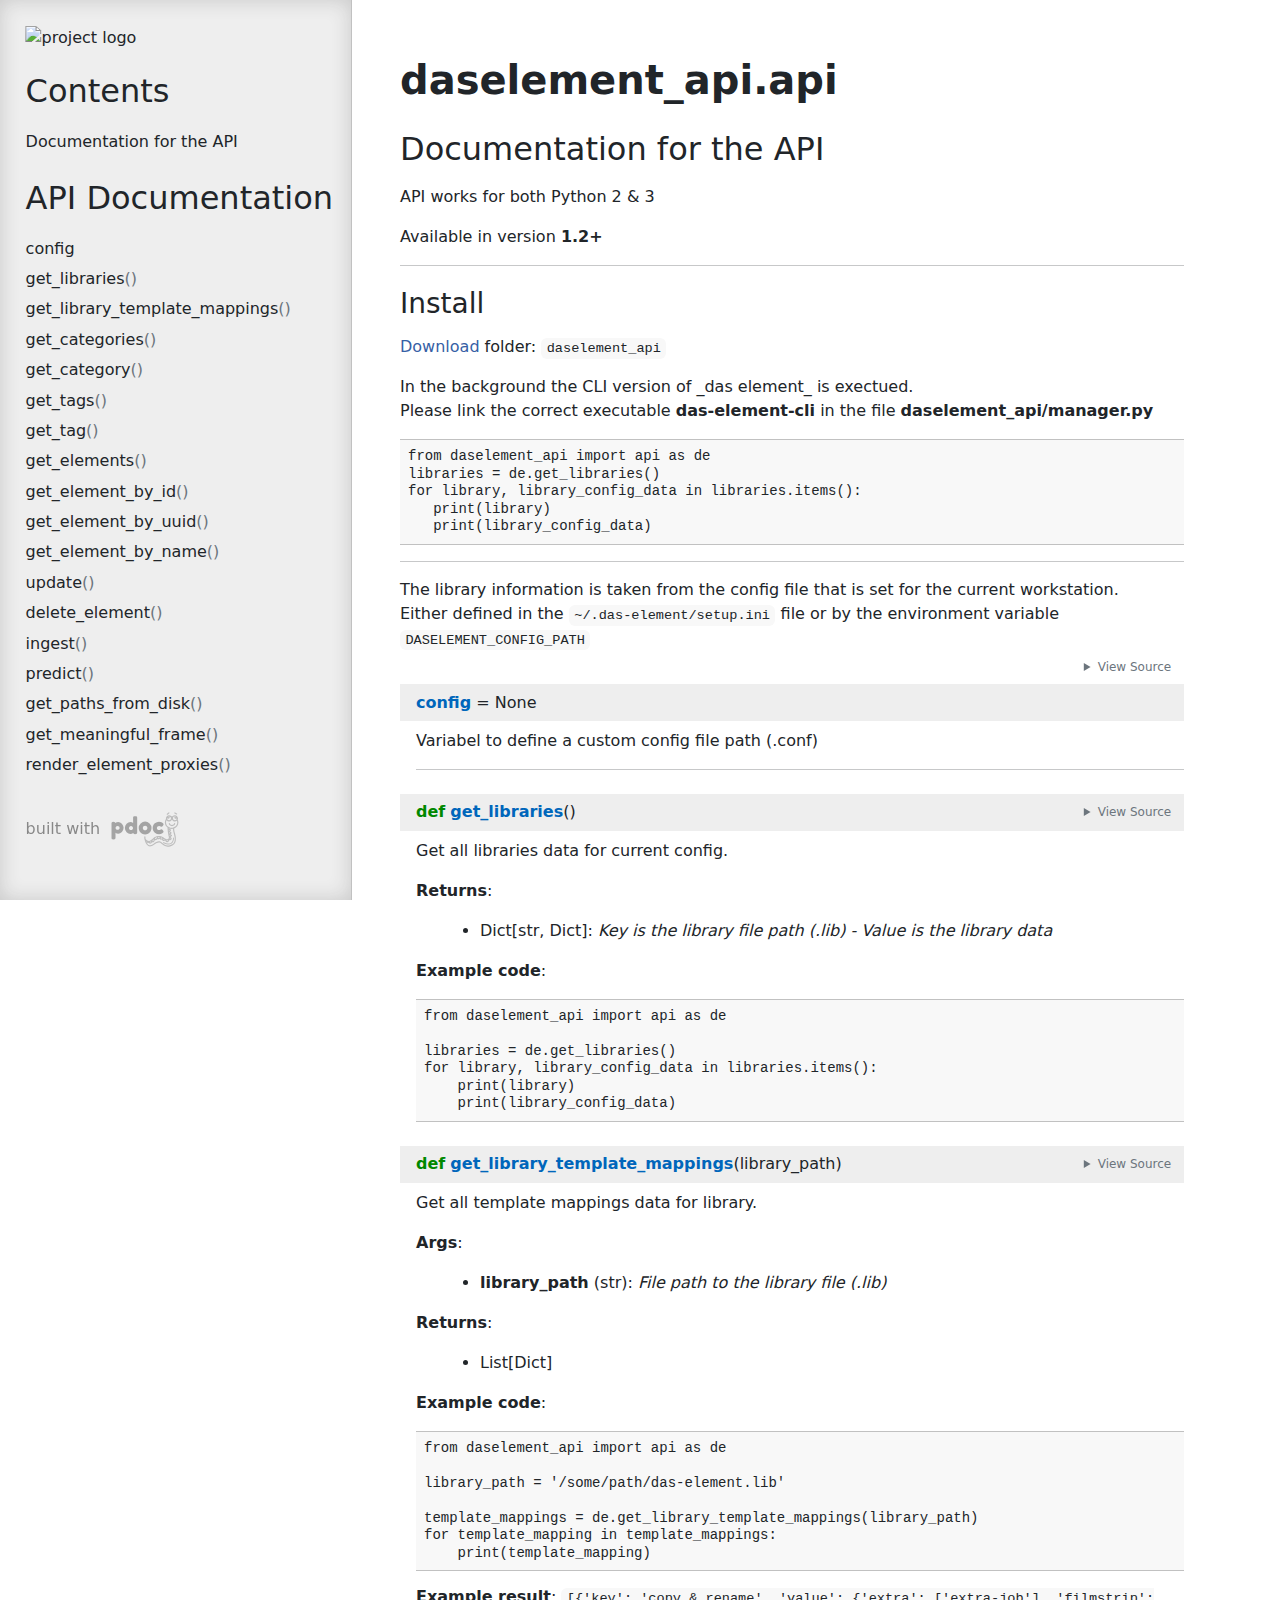
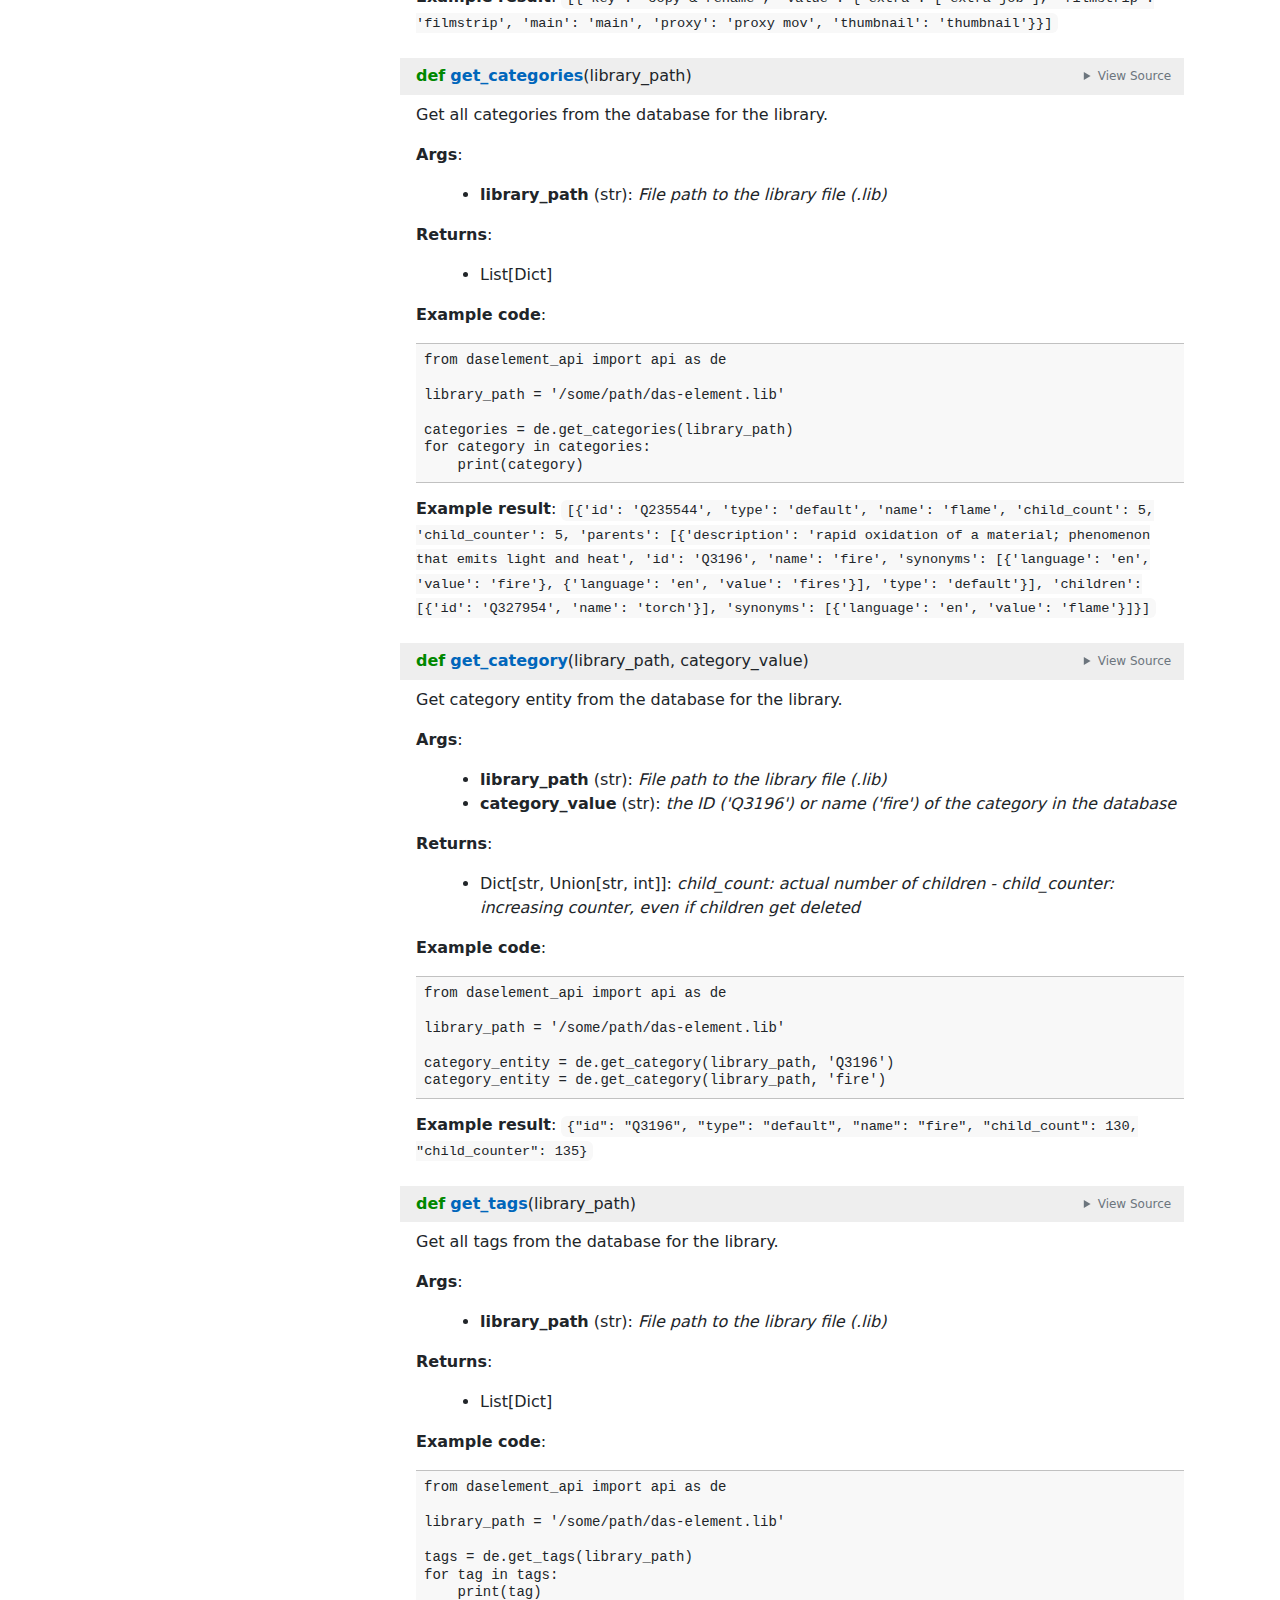
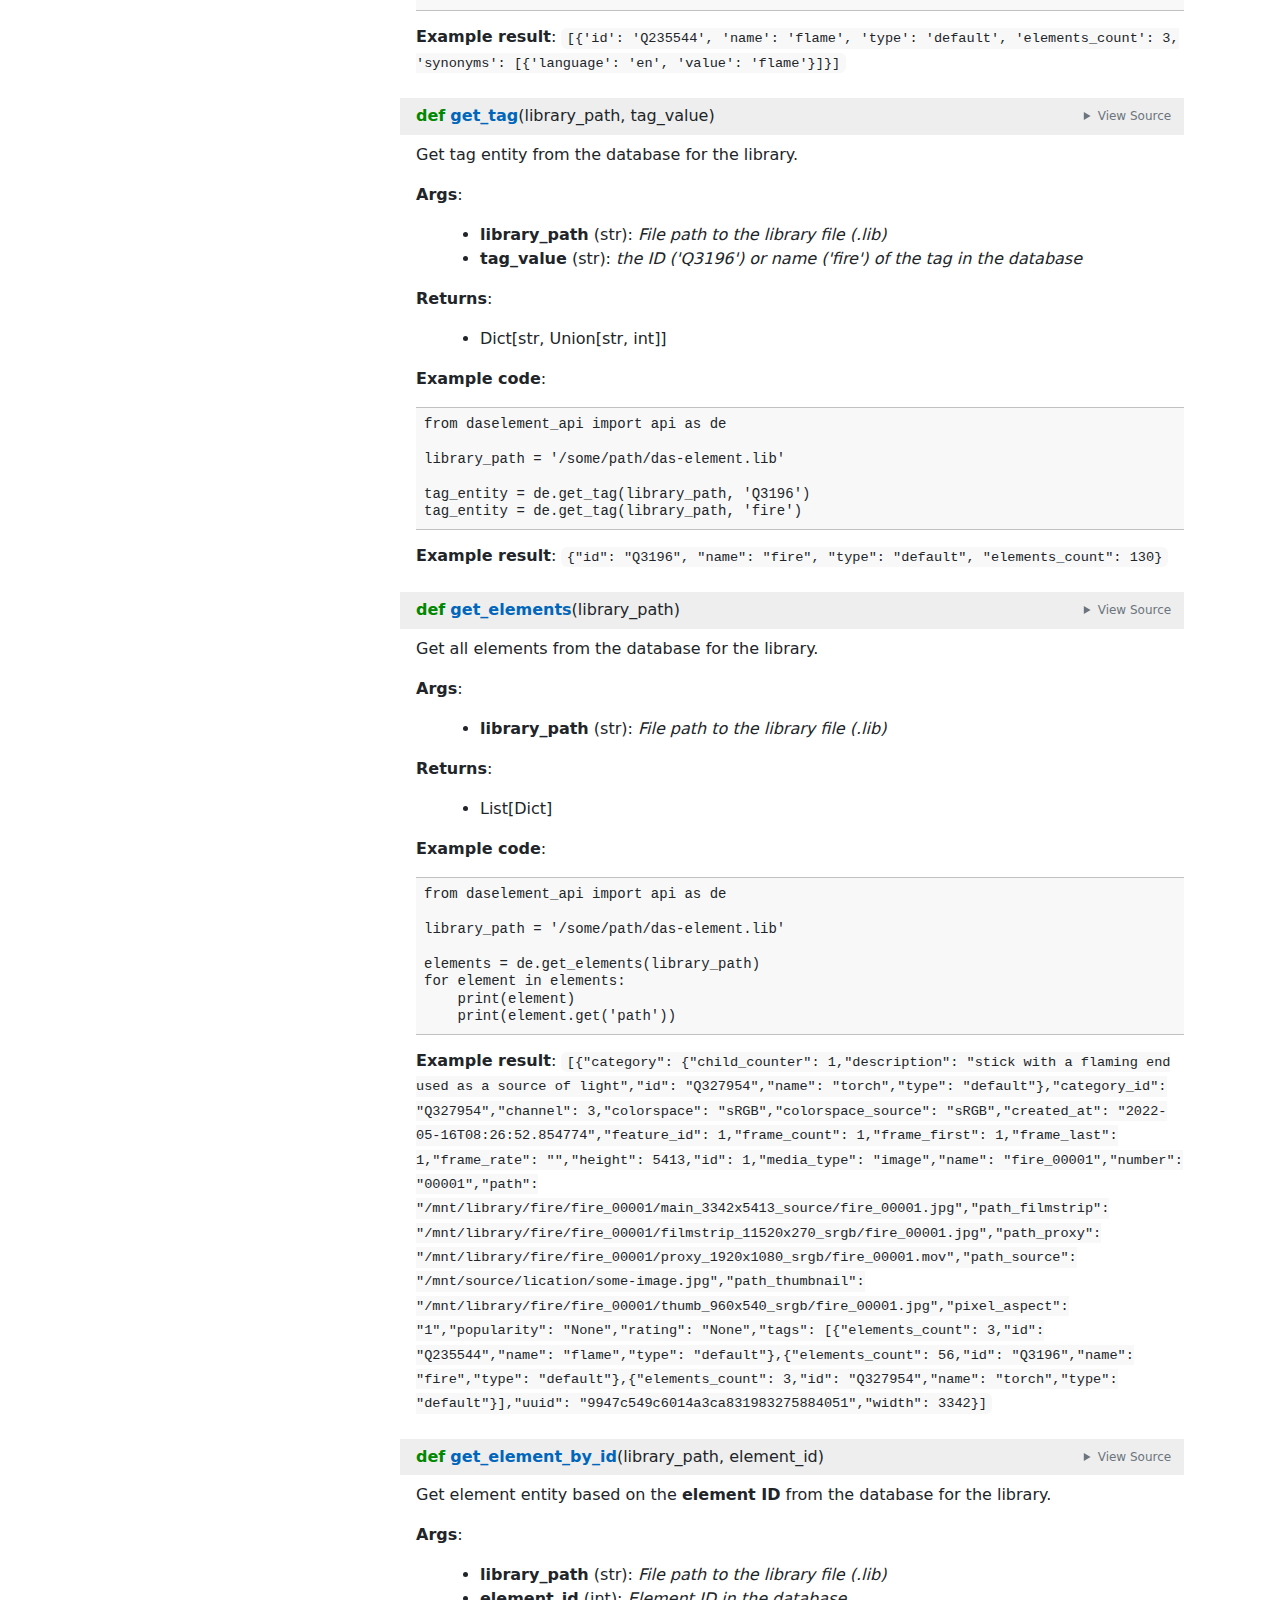
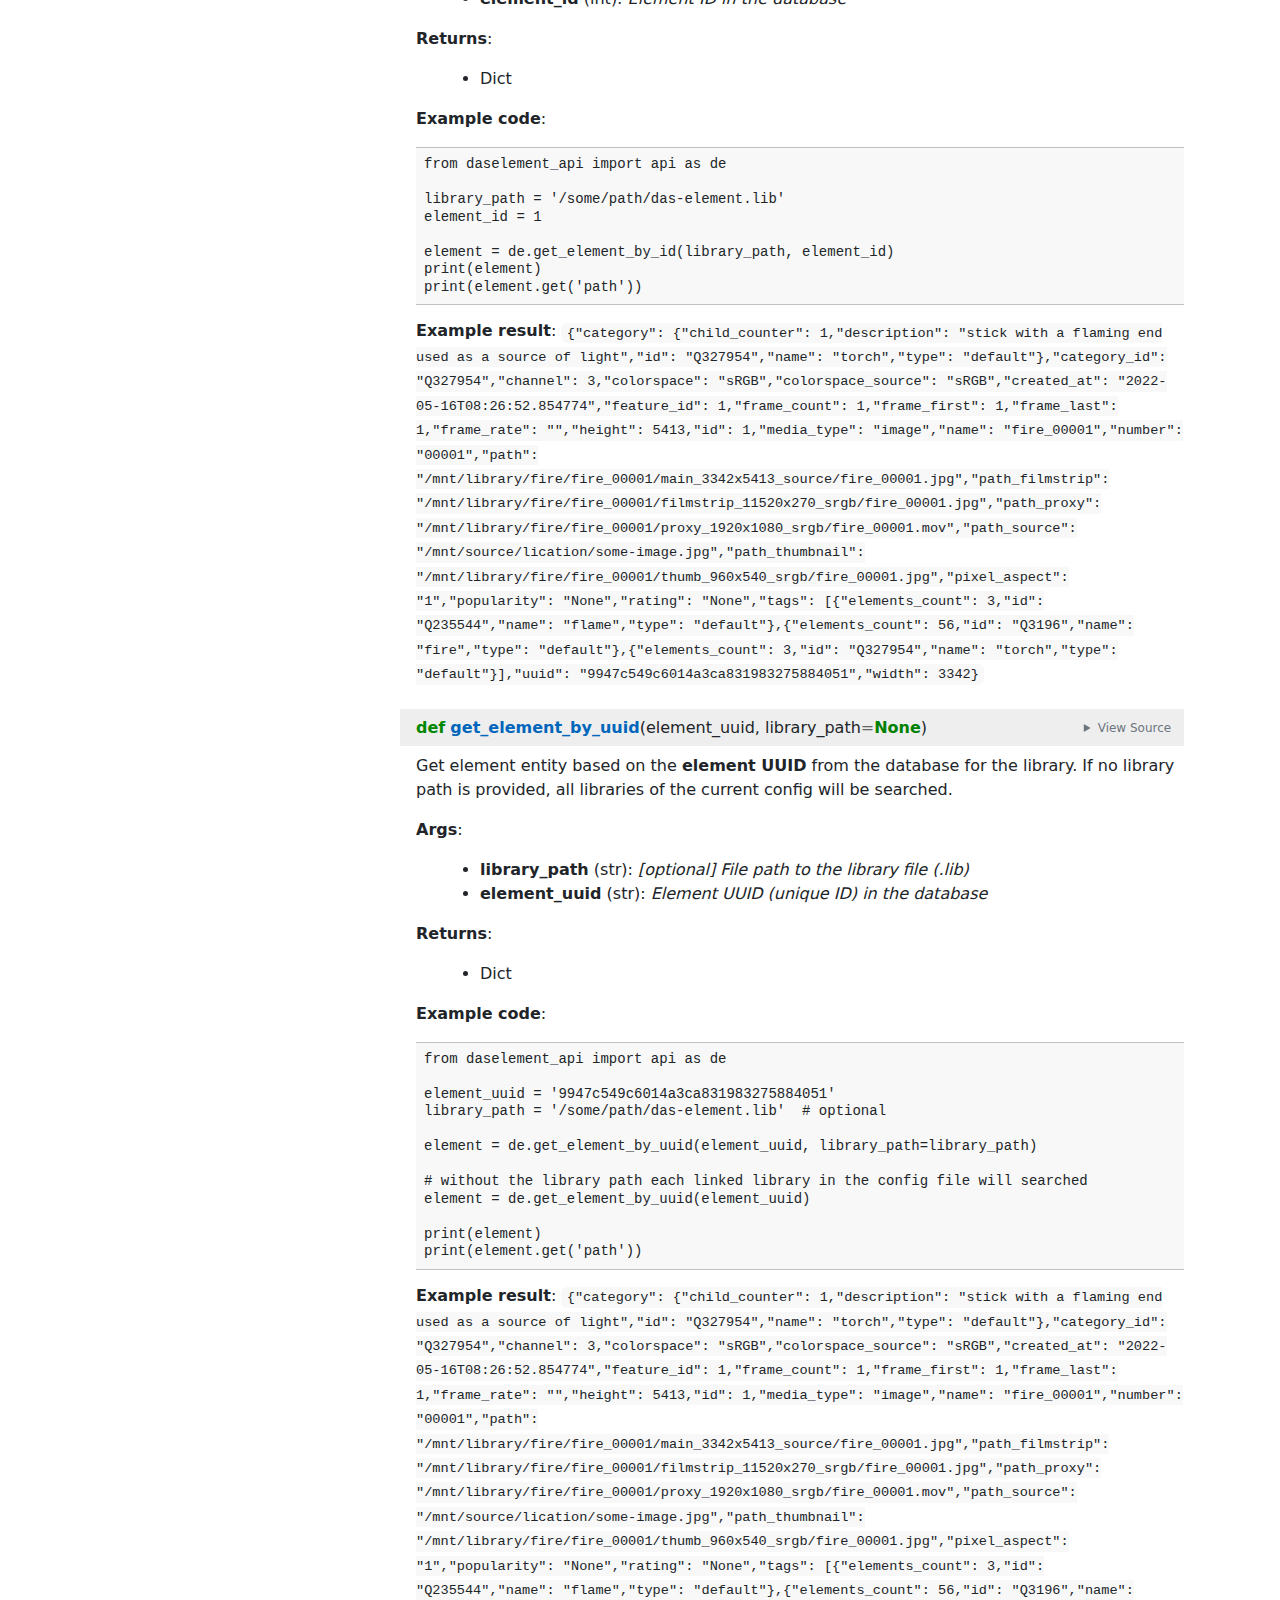
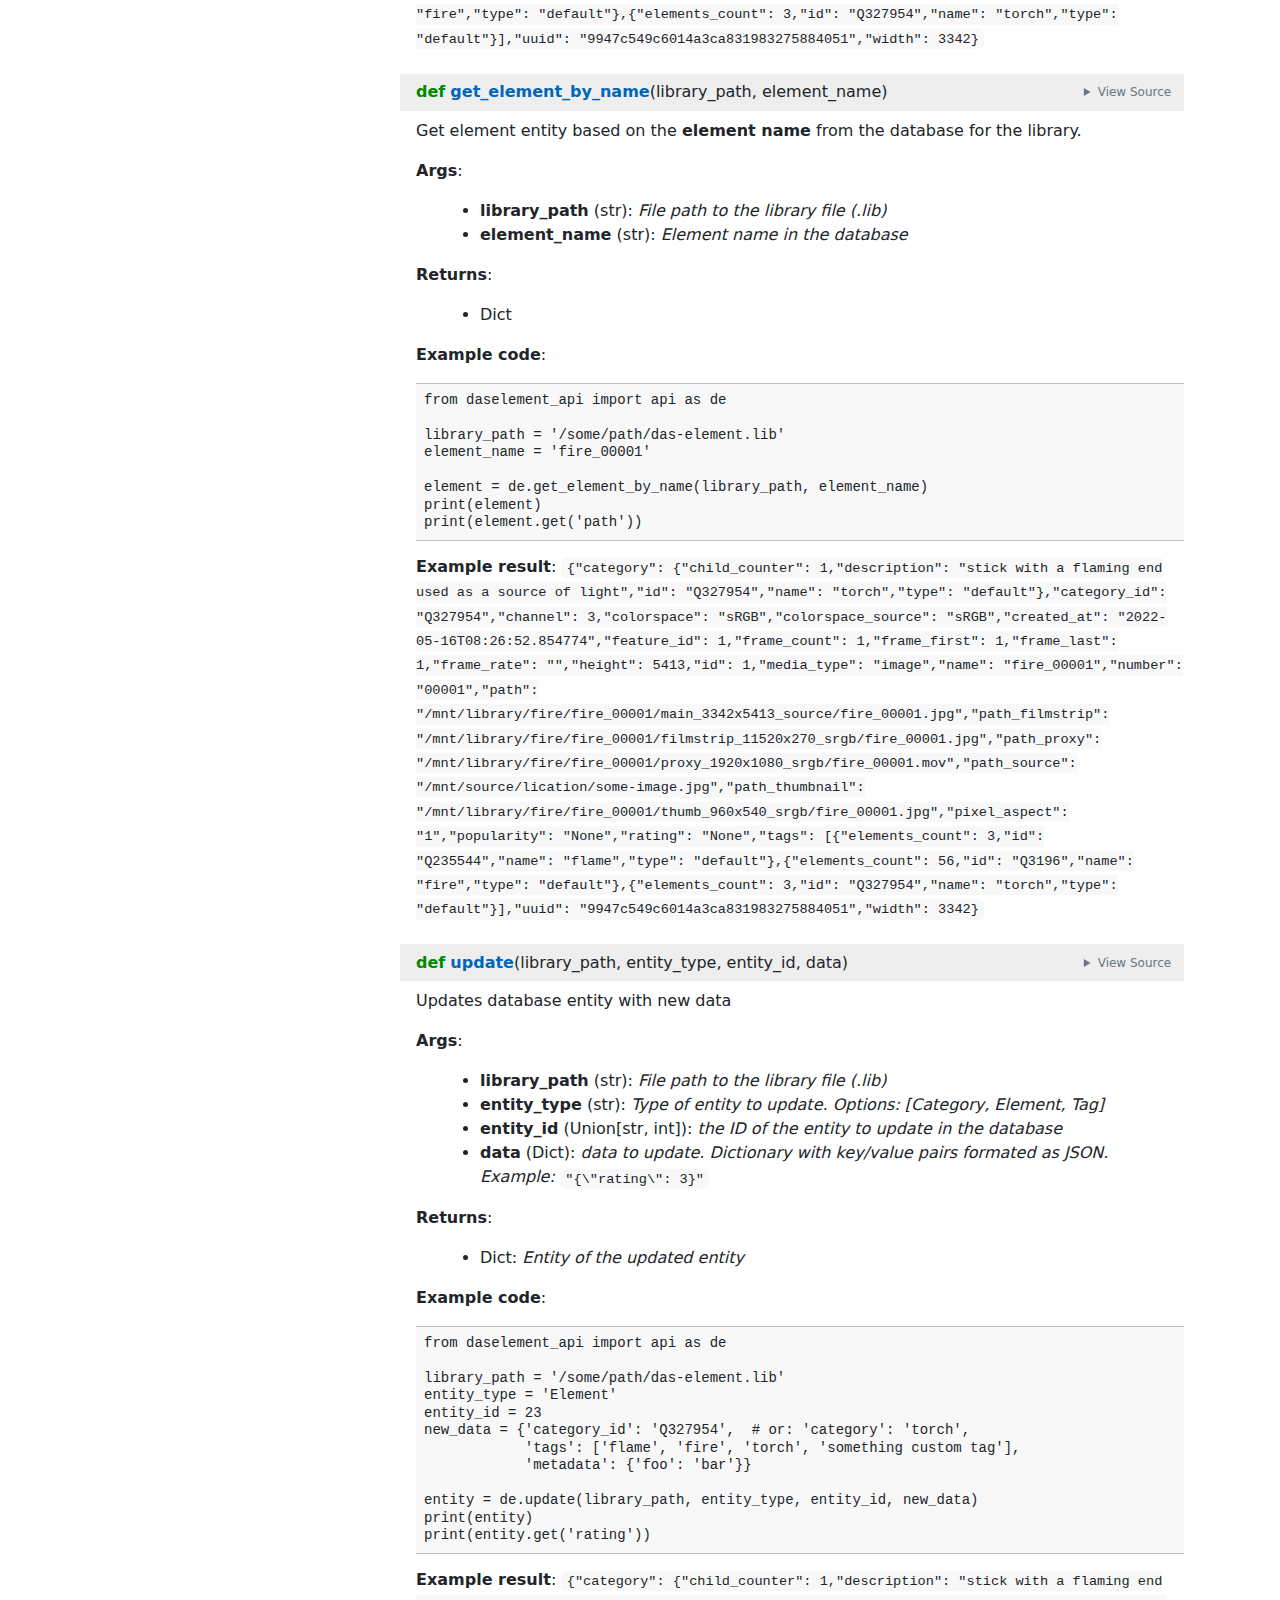
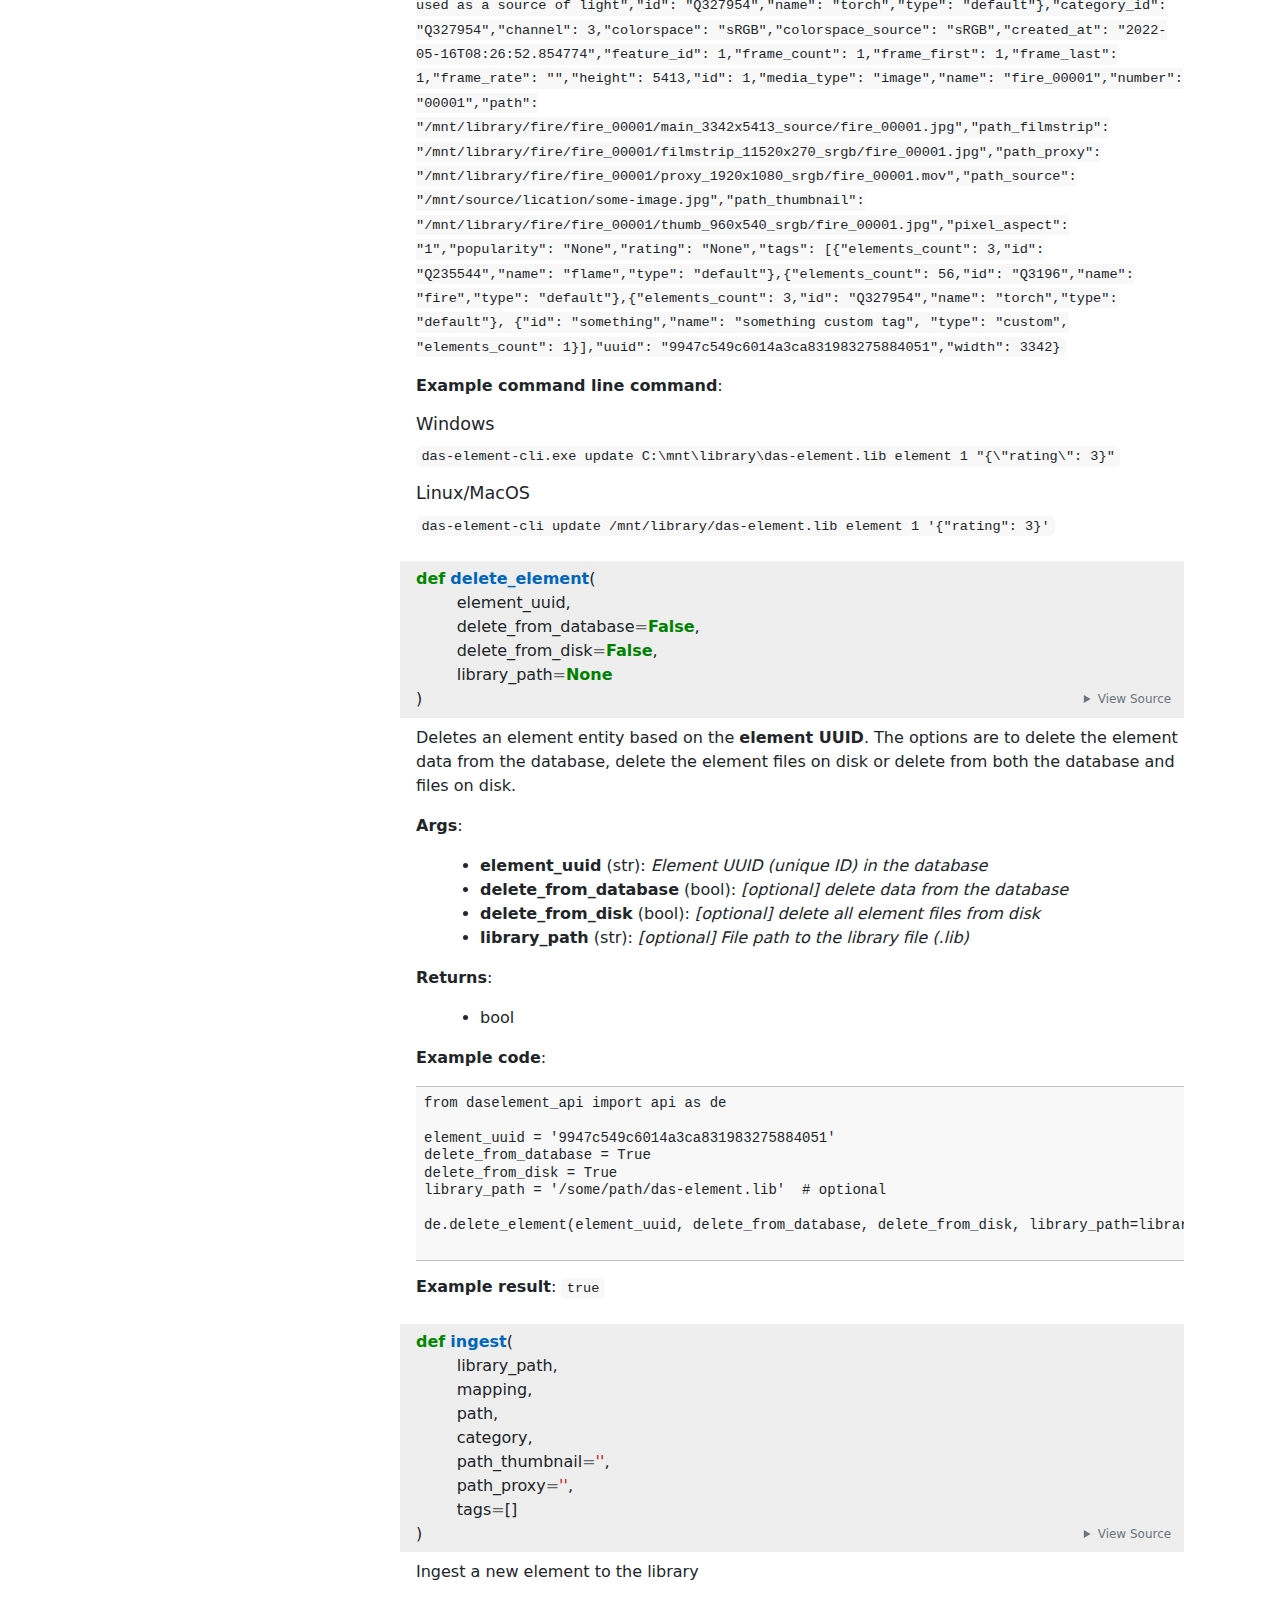
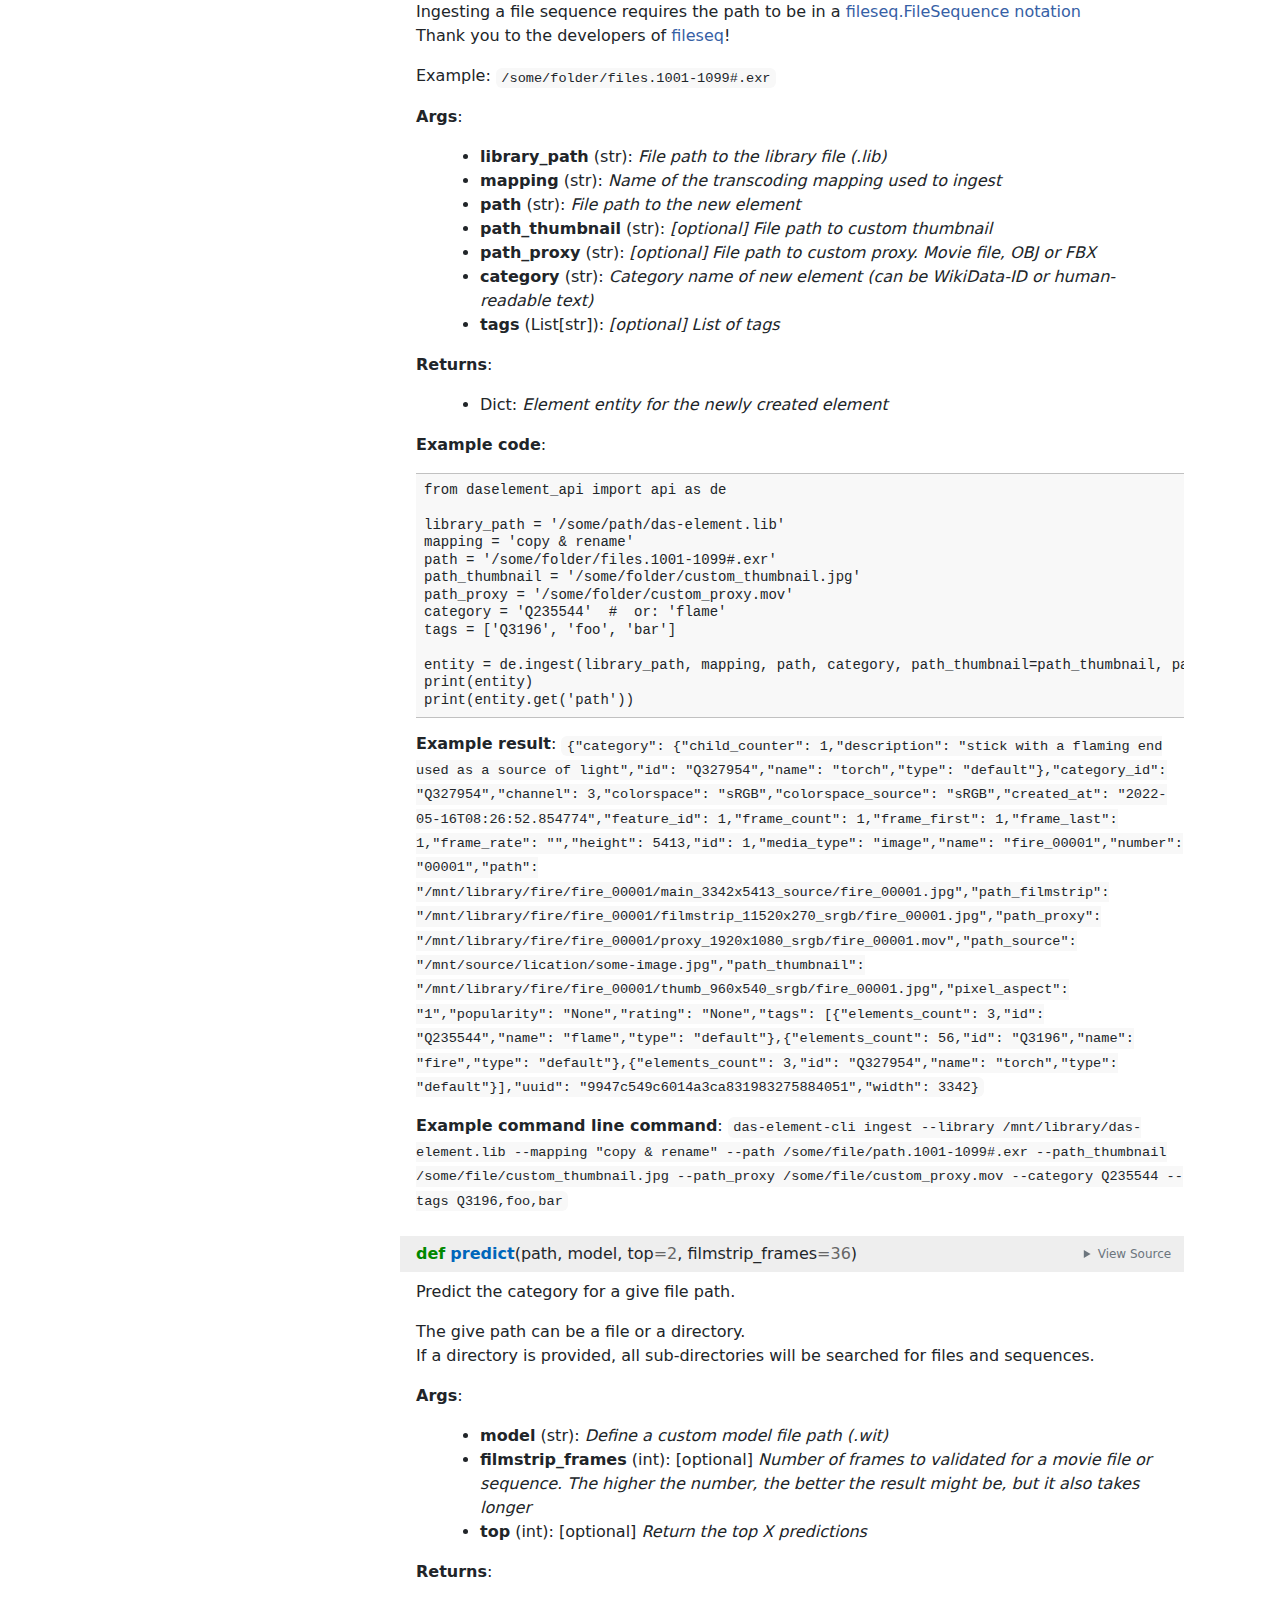
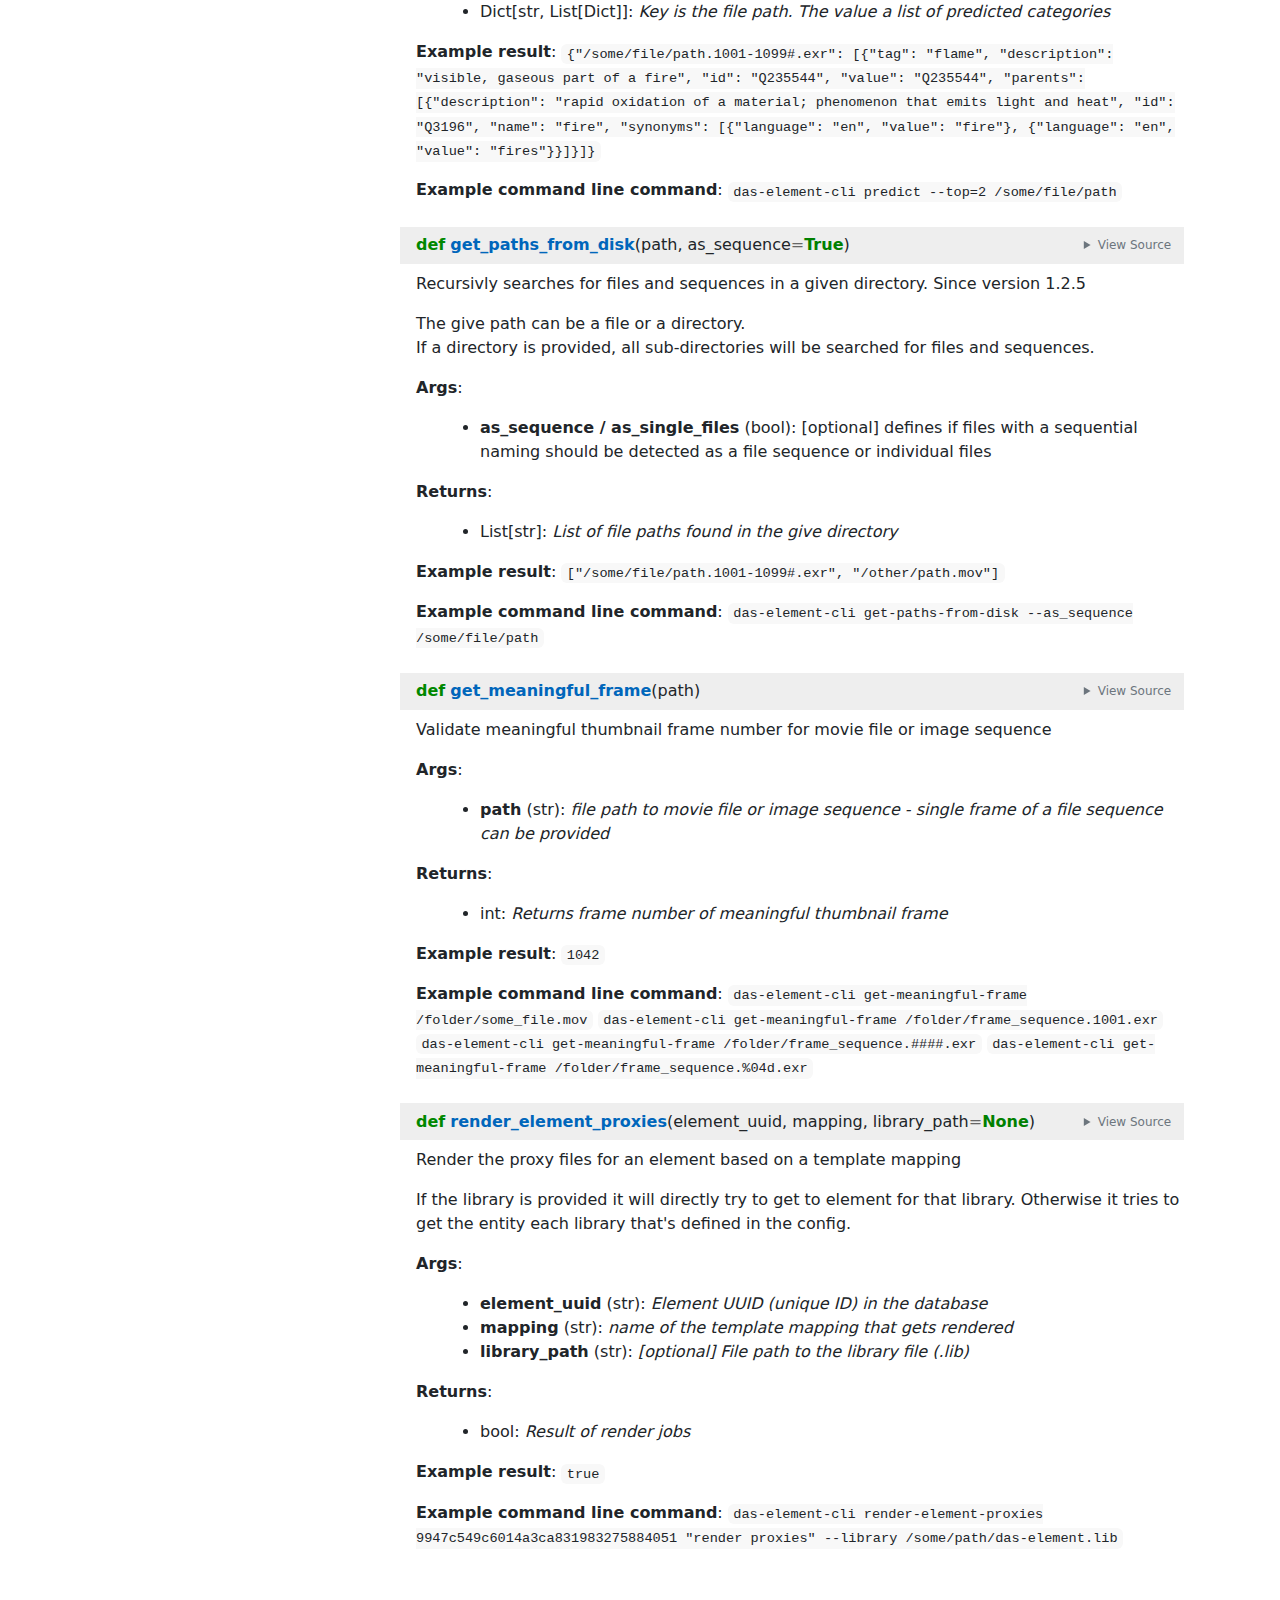
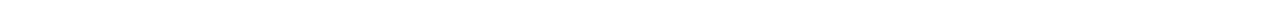
==== commit f810a4b6: "update: ingest() - add 'path_thumbnail' and 'path_proxy' to define custom previews for the ingest el" ====
--- a/docs/daselement_api/api.html
+++ b/docs/daselement_api/api.html
@@ -594,190 +594,202 @@
 </span><span id="L-461"><a href="#L-461"><span class="linenos">461</span></a>    <span class="k">return</span> <span class="n">execute_command</span><span class="p">(</span><span class="n">command</span><span class="p">,</span> <span class="n">cli_full</span><span class="o">=</span><span class="kc">True</span><span class="p">)</span>
 </span><span id="L-462"><a href="#L-462"><span class="linenos">462</span></a>
 </span><span id="L-463"><a href="#L-463"><span class="linenos">463</span></a>
-</span><span id="L-464"><a href="#L-464"><span class="linenos">464</span></a><span class="k">def</span> <span class="nf">ingest</span><span class="p">(</span><span class="n">library_path</span><span class="p">,</span> <span class="n">mapping</span><span class="p">,</span> <span class="n">path</span><span class="p">,</span> <span class="n">category</span><span class="p">,</span> <span class="n">tags</span><span class="o">=</span><span class="p">[]):</span>
-</span><span id="L-465"><a href="#L-465"><span class="linenos">465</span></a>    <span class="sd">&#39;&#39;&#39;</span>
-</span><span id="L-466"><a href="#L-466"><span class="linenos">466</span></a><span class="sd">    Ingest a new element to the library</span>
-</span><span id="L-467"><a href="#L-467"><span class="linenos">467</span></a>
-</span><span id="L-468"><a href="#L-468"><span class="linenos">468</span></a><span class="sd">    Ingesting a file sequence requires the path to be in a [fileseq.FileSequence notation](https://github.com/justinfx/fileseq#filesequence)  </span>
-</span><span id="L-469"><a href="#L-469"><span class="linenos">469</span></a><span class="sd">    Thank you to the developers of [fileseq](https://github.com/justinfx/fileseq)!</span>
-</span><span id="L-470"><a href="#L-470"><span class="linenos">470</span></a>
-</span><span id="L-471"><a href="#L-471"><span class="linenos">471</span></a><span class="sd">    Example: `/some/folder/files.1001-1099#.exr`</span>
-</span><span id="L-472"><a href="#L-472"><span class="linenos">472</span></a>
+</span><span id="L-464"><a href="#L-464"><span class="linenos">464</span></a><span class="k">def</span> <span class="nf">ingest</span><span class="p">(</span><span class="n">library_path</span><span class="p">,</span>
+</span><span id="L-465"><a href="#L-465"><span class="linenos">465</span></a>           <span class="n">mapping</span><span class="p">,</span>
+</span><span id="L-466"><a href="#L-466"><span class="linenos">466</span></a>           <span class="n">path</span><span class="p">,</span>
+</span><span id="L-467"><a href="#L-467"><span class="linenos">467</span></a>           <span class="n">category</span><span class="p">,</span>
+</span><span id="L-468"><a href="#L-468"><span class="linenos">468</span></a>           <span class="n">path_thumbnail</span><span class="o">=</span><span class="s1">&#39;&#39;</span><span class="p">,</span>
+</span><span id="L-469"><a href="#L-469"><span class="linenos">469</span></a>           <span class="n">path_proxy</span><span class="o">=</span><span class="s1">&#39;&#39;</span><span class="p">,</span>
+</span><span id="L-470"><a href="#L-470"><span class="linenos">470</span></a>           <span class="n">tags</span><span class="o">=</span><span class="p">[]):</span>
+</span><span id="L-471"><a href="#L-471"><span class="linenos">471</span></a>    <span class="sd">&#39;&#39;&#39;</span>
+</span><span id="L-472"><a href="#L-472"><span class="linenos">472</span></a><span class="sd">    Ingest a new element to the library</span>
 </span><span id="L-473"><a href="#L-473"><span class="linenos">473</span></a>
-</span><span id="L-474"><a href="#L-474"><span class="linenos">474</span></a><span class="sd">    **Args**:</span>
-</span><span id="L-475"><a href="#L-475"><span class="linenos">475</span></a><span class="sd">    &gt; - **library_path** (str): *File path to the library file (.lib)*</span>
-</span><span id="L-476"><a href="#L-476"><span class="linenos">476</span></a><span class="sd">    &gt; - **mapping** (str): *Name of the transcoding mapping used to ingest*</span>
-</span><span id="L-477"><a href="#L-477"><span class="linenos">477</span></a><span class="sd">    &gt; - **path** (str): *File path to the new element*</span>
-</span><span id="L-478"><a href="#L-478"><span class="linenos">478</span></a><span class="sd">    &gt; - **category** (str): *Category name of new element (can be WikiData-ID or human-readable text)*</span>
-</span><span id="L-479"><a href="#L-479"><span class="linenos">479</span></a><span class="sd">    &gt; - **tags** (List[str]): *[optional] List of tags*</span>
-</span><span id="L-480"><a href="#L-480"><span class="linenos">480</span></a>
-</span><span id="L-481"><a href="#L-481"><span class="linenos">481</span></a><span class="sd">    **Returns**:</span>
-</span><span id="L-482"><a href="#L-482"><span class="linenos">482</span></a><span class="sd">    &gt; - Dict: *Element entity for the newly created element*</span>
-</span><span id="L-483"><a href="#L-483"><span class="linenos">483</span></a>
-</span><span id="L-484"><a href="#L-484"><span class="linenos">484</span></a><span class="sd">    **Example code**:</span>
-</span><span id="L-485"><a href="#L-485"><span class="linenos">485</span></a><span class="sd">    ```</span>
-</span><span id="L-486"><a href="#L-486"><span class="linenos">486</span></a><span class="sd">    from daselement_api import api as de</span>
-</span><span id="L-487"><a href="#L-487"><span class="linenos">487</span></a>
-</span><span id="L-488"><a href="#L-488"><span class="linenos">488</span></a><span class="sd">    library_path = &#39;/some/path/das-element.lib&#39;</span>
-</span><span id="L-489"><a href="#L-489"><span class="linenos">489</span></a><span class="sd">    mapping = &#39;copy &amp; rename&#39;</span>
-</span><span id="L-490"><a href="#L-490"><span class="linenos">490</span></a><span class="sd">    path = &#39;/some/folder/files.1001-1099#.exr&#39;</span>
-</span><span id="L-491"><a href="#L-491"><span class="linenos">491</span></a><span class="sd">    category = &#39;Q235544&#39;  #  or: &#39;flame&#39;</span>
-</span><span id="L-492"><a href="#L-492"><span class="linenos">492</span></a><span class="sd">    tags = [&#39;Q3196&#39;, &#39;foo&#39;, &#39;bar&#39;]</span>
-</span><span id="L-493"><a href="#L-493"><span class="linenos">493</span></a>
-</span><span id="L-494"><a href="#L-494"><span class="linenos">494</span></a><span class="sd">    entity = de.ingest(library_path, mapping, path, category, tags)</span>
-</span><span id="L-495"><a href="#L-495"><span class="linenos">495</span></a><span class="sd">    print(entity)</span>
-</span><span id="L-496"><a href="#L-496"><span class="linenos">496</span></a><span class="sd">    print(entity.get(&#39;path&#39;))</span>
-</span><span id="L-497"><a href="#L-497"><span class="linenos">497</span></a><span class="sd">    ```</span>
-</span><span id="L-498"><a href="#L-498"><span class="linenos">498</span></a>
-</span><span id="L-499"><a href="#L-499"><span class="linenos">499</span></a><span class="sd">    **Example result**:</span>
-</span><span id="L-500"><a href="#L-500"><span class="linenos">500</span></a><span class="sd">    `{&quot;category&quot;: {&quot;child_counter&quot;: 1,&quot;description&quot;: &quot;stick with a flaming end used as a source of light&quot;,&quot;id&quot;: &quot;Q327954&quot;,&quot;name&quot;: &quot;torch&quot;,&quot;type&quot;: &quot;default&quot;},&quot;category_id&quot;: &quot;Q327954&quot;,&quot;channel&quot;: 3,&quot;colorspace&quot;: &quot;sRGB&quot;,&quot;colorspace_source&quot;: &quot;sRGB&quot;,&quot;created_at&quot;: &quot;2022-05-16T08:26:52.854774&quot;,&quot;feature_id&quot;: 1,&quot;frame_count&quot;: 1,&quot;frame_first&quot;: 1,&quot;frame_last&quot;: 1,&quot;frame_rate&quot;: &quot;&quot;,&quot;height&quot;: 5413,&quot;id&quot;: 1,&quot;media_type&quot;: &quot;image&quot;,&quot;name&quot;: &quot;fire_00001&quot;,&quot;number&quot;: &quot;00001&quot;,&quot;path&quot;: &quot;/mnt/library/fire/fire_00001/main_3342x5413_source/fire_00001.jpg&quot;,&quot;path_filmstrip&quot;: &quot;/mnt/library/fire/fire_00001/filmstrip_11520x270_srgb/fire_00001.jpg&quot;,&quot;path_proxy&quot;: &quot;/mnt/library/fire/fire_00001/proxy_1920x1080_srgb/fire_00001.mov&quot;,&quot;path_source&quot;: &quot;/mnt/source/lication/some-image.jpg&quot;,&quot;path_thumbnail&quot;: &quot;/mnt/library/fire/fire_00001/thumb_960x540_srgb/fire_00001.jpg&quot;,&quot;pixel_aspect&quot;: &quot;1&quot;,&quot;popularity&quot;: &quot;None&quot;,&quot;rating&quot;: &quot;None&quot;,&quot;tags&quot;: [{&quot;elements_count&quot;: 3,&quot;id&quot;: &quot;Q235544&quot;,&quot;name&quot;: &quot;flame&quot;,&quot;type&quot;: &quot;default&quot;},{&quot;elements_count&quot;: 56,&quot;id&quot;: &quot;Q3196&quot;,&quot;name&quot;: &quot;fire&quot;,&quot;type&quot;: &quot;default&quot;},{&quot;elements_count&quot;: 3,&quot;id&quot;: &quot;Q327954&quot;,&quot;name&quot;: &quot;torch&quot;,&quot;type&quot;: &quot;default&quot;}],&quot;uuid&quot;: &quot;9947c549c6014a3ca831983275884051&quot;,&quot;width&quot;: 3342}`</span>
-</span><span id="L-501"><a href="#L-501"><span class="linenos">501</span></a>
-</span><span id="L-502"><a href="#L-502"><span class="linenos">502</span></a><span class="sd">    **Example command line command**:</span>
-</span><span id="L-503"><a href="#L-503"><span class="linenos">503</span></a><span class="sd">    `das-element-cli ingest --library /mnt/library/das-element.lib --mapping &quot;copy &amp; rename&quot; --path /some/file/path.1001-1099#.exr --category Q235544 --tags Q3196,foo,bar`</span>
-</span><span id="L-504"><a href="#L-504"><span class="linenos">504</span></a><span class="sd">    &#39;&#39;&#39;</span>
-</span><span id="L-505"><a href="#L-505"><span class="linenos">505</span></a>    <span class="n">command</span> <span class="o">=</span> <span class="p">[</span><span class="s1">&#39;--config&#39;</span><span class="p">,</span> <span class="n">config</span><span class="p">]</span> <span class="k">if</span> <span class="n">config</span> <span class="k">else</span> <span class="p">[]</span>
-</span><span id="L-506"><a href="#L-506"><span class="linenos">506</span></a>    <span class="n">command</span> <span class="o">+=</span> <span class="p">[</span>
-</span><span id="L-507"><a href="#L-507"><span class="linenos">507</span></a>        <span class="s1">&#39;ingest&#39;</span><span class="p">,</span> <span class="s1">&#39;--library&#39;</span><span class="p">,</span>
-</span><span id="L-508"><a href="#L-508"><span class="linenos">508</span></a>        <span class="n">as_quoted_string</span><span class="p">(</span><span class="n">library_path</span><span class="p">),</span> <span class="s1">&#39;--mapping&#39;</span><span class="p">,</span>
-</span><span id="L-509"><a href="#L-509"><span class="linenos">509</span></a>        <span class="n">as_quoted_string</span><span class="p">(</span><span class="n">mapping</span><span class="p">),</span> <span class="s1">&#39;--path&#39;</span><span class="p">,</span>
-</span><span id="L-510"><a href="#L-510"><span class="linenos">510</span></a>        <span class="n">as_quoted_string</span><span class="p">(</span><span class="n">path</span><span class="p">),</span> <span class="s1">&#39;--category&#39;</span><span class="p">,</span>
-</span><span id="L-511"><a href="#L-511"><span class="linenos">511</span></a>        <span class="n">as_quoted_string</span><span class="p">(</span><span class="n">category</span><span class="p">),</span> <span class="s1">&#39;--tags&#39;</span><span class="p">,</span>
-</span><span id="L-512"><a href="#L-512"><span class="linenos">512</span></a>        <span class="n">as_quoted_string</span><span class="p">(</span><span class="s1">&#39;,&#39;</span><span class="o">.</span><span class="n">join</span><span class="p">(</span><span class="n">tags</span><span class="p">))</span>
-</span><span id="L-513"><a href="#L-513"><span class="linenos">513</span></a>    <span class="p">]</span>
-</span><span id="L-514"><a href="#L-514"><span class="linenos">514</span></a>    <span class="k">return</span> <span class="n">execute_command</span><span class="p">(</span><span class="n">command</span><span class="p">,</span> <span class="n">cli_full</span><span class="o">=</span><span class="kc">True</span><span class="p">)</span>
-</span><span id="L-515"><a href="#L-515"><span class="linenos">515</span></a>
-</span><span id="L-516"><a href="#L-516"><span class="linenos">516</span></a>
-</span><span id="L-517"><a href="#L-517"><span class="linenos">517</span></a><span class="k">def</span> <span class="nf">predict</span><span class="p">(</span><span class="n">path</span><span class="p">,</span> <span class="n">model</span><span class="p">,</span> <span class="n">top</span><span class="o">=</span><span class="mi">2</span><span class="p">,</span> <span class="n">filmstrip_frames</span><span class="o">=</span><span class="mi">36</span><span class="p">):</span>
-</span><span id="L-518"><a href="#L-518"><span class="linenos">518</span></a>    <span class="sd">&#39;&#39;&#39;</span>
-</span><span id="L-519"><a href="#L-519"><span class="linenos">519</span></a><span class="sd">    Predict the category for a give file path.</span>
-</span><span id="L-520"><a href="#L-520"><span class="linenos">520</span></a>
-</span><span id="L-521"><a href="#L-521"><span class="linenos">521</span></a><span class="sd">    The give path can be a file or a directory.  </span>
-</span><span id="L-522"><a href="#L-522"><span class="linenos">522</span></a><span class="sd">    If a directory is provided, all sub-directories will be searched for files and sequences.</span>
-</span><span id="L-523"><a href="#L-523"><span class="linenos">523</span></a>
-</span><span id="L-524"><a href="#L-524"><span class="linenos">524</span></a>
-</span><span id="L-525"><a href="#L-525"><span class="linenos">525</span></a><span class="sd">    **Args**:</span>
-</span><span id="L-526"><a href="#L-526"><span class="linenos">526</span></a>
-</span><span id="L-527"><a href="#L-527"><span class="linenos">527</span></a><span class="sd">    &gt; - **model** (str): *Define a custom model file path (.wit)*</span>
-</span><span id="L-528"><a href="#L-528"><span class="linenos">528</span></a><span class="sd">    &gt; - **filmstrip_frames** (int): [optional] *Number of frames to validated for a movie file or sequence. The higher the number, the better the result might be, but it also takes longer*</span>
-</span><span id="L-529"><a href="#L-529"><span class="linenos">529</span></a><span class="sd">    &gt; - **top** (int): [optional] *Return the top X predictions*</span>
-</span><span id="L-530"><a href="#L-530"><span class="linenos">530</span></a>
-</span><span id="L-531"><a href="#L-531"><span class="linenos">531</span></a>
-</span><span id="L-532"><a href="#L-532"><span class="linenos">532</span></a><span class="sd">    **Returns**:</span>
-</span><span id="L-533"><a href="#L-533"><span class="linenos">533</span></a><span class="sd">    &gt; - Dict[str, List[Dict]]: *Key is the file path. The value a list of predicted categories*</span>
-</span><span id="L-534"><a href="#L-534"><span class="linenos">534</span></a>
+</span><span id="L-474"><a href="#L-474"><span class="linenos">474</span></a><span class="sd">    Ingesting a file sequence requires the path to be in a [fileseq.FileSequence notation](https://github.com/justinfx/fileseq#filesequence)  </span>
+</span><span id="L-475"><a href="#L-475"><span class="linenos">475</span></a><span class="sd">    Thank you to the developers of [fileseq](https://github.com/justinfx/fileseq)!</span>
+</span><span id="L-476"><a href="#L-476"><span class="linenos">476</span></a>
+</span><span id="L-477"><a href="#L-477"><span class="linenos">477</span></a><span class="sd">    Example: `/some/folder/files.1001-1099#.exr`</span>
+</span><span id="L-478"><a href="#L-478"><span class="linenos">478</span></a>
+</span><span id="L-479"><a href="#L-479"><span class="linenos">479</span></a>
+</span><span id="L-480"><a href="#L-480"><span class="linenos">480</span></a><span class="sd">    **Args**:</span>
+</span><span id="L-481"><a href="#L-481"><span class="linenos">481</span></a><span class="sd">    &gt; - **library_path** (str): *File path to the library file (.lib)*</span>
+</span><span id="L-482"><a href="#L-482"><span class="linenos">482</span></a><span class="sd">    &gt; - **mapping** (str): *Name of the transcoding mapping used to ingest*</span>
+</span><span id="L-483"><a href="#L-483"><span class="linenos">483</span></a><span class="sd">    &gt; - **path** (str): *File path to the new element*</span>
+</span><span id="L-484"><a href="#L-484"><span class="linenos">484</span></a><span class="sd">    &gt; - **path_thumbnail** (str): *[optional] File path to custom thumbnail*</span>
+</span><span id="L-485"><a href="#L-485"><span class="linenos">485</span></a><span class="sd">    &gt; - **path_proxy** (str): *[optional] File path to custom proxy. Movie file, OBJ or FBX*</span>
+</span><span id="L-486"><a href="#L-486"><span class="linenos">486</span></a><span class="sd">    &gt; - **category** (str): *Category name of new element (can be WikiData-ID or human-readable text)*</span>
+</span><span id="L-487"><a href="#L-487"><span class="linenos">487</span></a><span class="sd">    &gt; - **tags** (List[str]): *[optional] List of tags*</span>
+</span><span id="L-488"><a href="#L-488"><span class="linenos">488</span></a>
+</span><span id="L-489"><a href="#L-489"><span class="linenos">489</span></a><span class="sd">    **Returns**:</span>
+</span><span id="L-490"><a href="#L-490"><span class="linenos">490</span></a><span class="sd">    &gt; - Dict: *Element entity for the newly created element*</span>
+</span><span id="L-491"><a href="#L-491"><span class="linenos">491</span></a>
+</span><span id="L-492"><a href="#L-492"><span class="linenos">492</span></a><span class="sd">    **Example code**:</span>
+</span><span id="L-493"><a href="#L-493"><span class="linenos">493</span></a><span class="sd">    ```</span>
+</span><span id="L-494"><a href="#L-494"><span class="linenos">494</span></a><span class="sd">    from daselement_api import api as de</span>
+</span><span id="L-495"><a href="#L-495"><span class="linenos">495</span></a>
+</span><span id="L-496"><a href="#L-496"><span class="linenos">496</span></a><span class="sd">    library_path = &#39;/some/path/das-element.lib&#39;</span>
+</span><span id="L-497"><a href="#L-497"><span class="linenos">497</span></a><span class="sd">    mapping = &#39;copy &amp; rename&#39;</span>
+</span><span id="L-498"><a href="#L-498"><span class="linenos">498</span></a><span class="sd">    path = &#39;/some/folder/files.1001-1099#.exr&#39;</span>
+</span><span id="L-499"><a href="#L-499"><span class="linenos">499</span></a><span class="sd">    path_thumbnail = &#39;/some/folder/custom_thumbnail.jpg&#39;</span>
+</span><span id="L-500"><a href="#L-500"><span class="linenos">500</span></a><span class="sd">    path_proxy = &#39;/some/folder/custom_proxy.mov&#39;</span>
+</span><span id="L-501"><a href="#L-501"><span class="linenos">501</span></a><span class="sd">    category = &#39;Q235544&#39;  #  or: &#39;flame&#39;</span>
+</span><span id="L-502"><a href="#L-502"><span class="linenos">502</span></a><span class="sd">    tags = [&#39;Q3196&#39;, &#39;foo&#39;, &#39;bar&#39;]</span>
+</span><span id="L-503"><a href="#L-503"><span class="linenos">503</span></a>
+</span><span id="L-504"><a href="#L-504"><span class="linenos">504</span></a><span class="sd">    entity = de.ingest(library_path, mapping, path, category, path_thumbnail=path_thumbnail, path_proxy=path_proxy, tags=tags)</span>
+</span><span id="L-505"><a href="#L-505"><span class="linenos">505</span></a><span class="sd">    print(entity)</span>
+</span><span id="L-506"><a href="#L-506"><span class="linenos">506</span></a><span class="sd">    print(entity.get(&#39;path&#39;))</span>
+</span><span id="L-507"><a href="#L-507"><span class="linenos">507</span></a><span class="sd">    ```</span>
+</span><span id="L-508"><a href="#L-508"><span class="linenos">508</span></a>
+</span><span id="L-509"><a href="#L-509"><span class="linenos">509</span></a><span class="sd">    **Example result**:</span>
+</span><span id="L-510"><a href="#L-510"><span class="linenos">510</span></a><span class="sd">    `{&quot;category&quot;: {&quot;child_counter&quot;: 1,&quot;description&quot;: &quot;stick with a flaming end used as a source of light&quot;,&quot;id&quot;: &quot;Q327954&quot;,&quot;name&quot;: &quot;torch&quot;,&quot;type&quot;: &quot;default&quot;},&quot;category_id&quot;: &quot;Q327954&quot;,&quot;channel&quot;: 3,&quot;colorspace&quot;: &quot;sRGB&quot;,&quot;colorspace_source&quot;: &quot;sRGB&quot;,&quot;created_at&quot;: &quot;2022-05-16T08:26:52.854774&quot;,&quot;feature_id&quot;: 1,&quot;frame_count&quot;: 1,&quot;frame_first&quot;: 1,&quot;frame_last&quot;: 1,&quot;frame_rate&quot;: &quot;&quot;,&quot;height&quot;: 5413,&quot;id&quot;: 1,&quot;media_type&quot;: &quot;image&quot;,&quot;name&quot;: &quot;fire_00001&quot;,&quot;number&quot;: &quot;00001&quot;,&quot;path&quot;: &quot;/mnt/library/fire/fire_00001/main_3342x5413_source/fire_00001.jpg&quot;,&quot;path_filmstrip&quot;: &quot;/mnt/library/fire/fire_00001/filmstrip_11520x270_srgb/fire_00001.jpg&quot;,&quot;path_proxy&quot;: &quot;/mnt/library/fire/fire_00001/proxy_1920x1080_srgb/fire_00001.mov&quot;,&quot;path_source&quot;: &quot;/mnt/source/lication/some-image.jpg&quot;,&quot;path_thumbnail&quot;: &quot;/mnt/library/fire/fire_00001/thumb_960x540_srgb/fire_00001.jpg&quot;,&quot;pixel_aspect&quot;: &quot;1&quot;,&quot;popularity&quot;: &quot;None&quot;,&quot;rating&quot;: &quot;None&quot;,&quot;tags&quot;: [{&quot;elements_count&quot;: 3,&quot;id&quot;: &quot;Q235544&quot;,&quot;name&quot;: &quot;flame&quot;,&quot;type&quot;: &quot;default&quot;},{&quot;elements_count&quot;: 56,&quot;id&quot;: &quot;Q3196&quot;,&quot;name&quot;: &quot;fire&quot;,&quot;type&quot;: &quot;default&quot;},{&quot;elements_count&quot;: 3,&quot;id&quot;: &quot;Q327954&quot;,&quot;name&quot;: &quot;torch&quot;,&quot;type&quot;: &quot;default&quot;}],&quot;uuid&quot;: &quot;9947c549c6014a3ca831983275884051&quot;,&quot;width&quot;: 3342}`</span>
+</span><span id="L-511"><a href="#L-511"><span class="linenos">511</span></a>
+</span><span id="L-512"><a href="#L-512"><span class="linenos">512</span></a><span class="sd">    **Example command line command**:</span>
+</span><span id="L-513"><a href="#L-513"><span class="linenos">513</span></a><span class="sd">    `das-element-cli ingest --library /mnt/library/das-element.lib --mapping &quot;copy &amp; rename&quot; --path /some/file/path.1001-1099#.exr --path_thumbnail /some/file/custom_thumbnail.jpg --path_proxy /some/file/custom_proxy.mov --category Q235544 --tags Q3196,foo,bar`</span>
+</span><span id="L-514"><a href="#L-514"><span class="linenos">514</span></a><span class="sd">    &#39;&#39;&#39;</span>
+</span><span id="L-515"><a href="#L-515"><span class="linenos">515</span></a>    <span class="n">command</span> <span class="o">=</span> <span class="p">[</span><span class="s1">&#39;--config&#39;</span><span class="p">,</span> <span class="n">config</span><span class="p">]</span> <span class="k">if</span> <span class="n">config</span> <span class="k">else</span> <span class="p">[]</span>
+</span><span id="L-516"><a href="#L-516"><span class="linenos">516</span></a>    <span class="n">command</span> <span class="o">+=</span> <span class="p">[</span>
+</span><span id="L-517"><a href="#L-517"><span class="linenos">517</span></a>        <span class="s1">&#39;ingest&#39;</span><span class="p">,</span> <span class="s1">&#39;--library&#39;</span><span class="p">,</span>
+</span><span id="L-518"><a href="#L-518"><span class="linenos">518</span></a>        <span class="n">as_quoted_string</span><span class="p">(</span><span class="n">library_path</span><span class="p">),</span> <span class="s1">&#39;--mapping&#39;</span><span class="p">,</span>
+</span><span id="L-519"><a href="#L-519"><span class="linenos">519</span></a>        <span class="n">as_quoted_string</span><span class="p">(</span><span class="n">mapping</span><span class="p">),</span> <span class="s1">&#39;--path&#39;</span><span class="p">,</span>
+</span><span id="L-520"><a href="#L-520"><span class="linenos">520</span></a>        <span class="n">as_quoted_string</span><span class="p">(</span><span class="n">path</span><span class="p">),</span> <span class="s1">&#39;--path_thumbnail&#39;</span><span class="p">,</span>
+</span><span id="L-521"><a href="#L-521"><span class="linenos">521</span></a>        <span class="n">as_quoted_string</span><span class="p">(</span><span class="n">path_thumbnail</span><span class="p">),</span> <span class="s1">&#39;--path_proxy&#39;</span><span class="p">,</span>
+</span><span id="L-522"><a href="#L-522"><span class="linenos">522</span></a>        <span class="n">as_quoted_string</span><span class="p">(</span><span class="n">path_proxy</span><span class="p">),</span> <span class="s1">&#39;--category&#39;</span><span class="p">,</span>
+</span><span id="L-523"><a href="#L-523"><span class="linenos">523</span></a>        <span class="n">as_quoted_string</span><span class="p">(</span><span class="n">category</span><span class="p">),</span> <span class="s1">&#39;--tags&#39;</span><span class="p">,</span>
+</span><span id="L-524"><a href="#L-524"><span class="linenos">524</span></a>        <span class="n">as_quoted_string</span><span class="p">(</span><span class="s1">&#39;,&#39;</span><span class="o">.</span><span class="n">join</span><span class="p">(</span><span class="n">tags</span><span class="p">))</span>
+</span><span id="L-525"><a href="#L-525"><span class="linenos">525</span></a>    <span class="p">]</span>
+</span><span id="L-526"><a href="#L-526"><span class="linenos">526</span></a>    <span class="k">return</span> <span class="n">execute_command</span><span class="p">(</span><span class="n">command</span><span class="p">,</span> <span class="n">cli_full</span><span class="o">=</span><span class="kc">True</span><span class="p">)</span>
+</span><span id="L-527"><a href="#L-527"><span class="linenos">527</span></a>
+</span><span id="L-528"><a href="#L-528"><span class="linenos">528</span></a>
+</span><span id="L-529"><a href="#L-529"><span class="linenos">529</span></a><span class="k">def</span> <span class="nf">predict</span><span class="p">(</span><span class="n">path</span><span class="p">,</span> <span class="n">model</span><span class="p">,</span> <span class="n">top</span><span class="o">=</span><span class="mi">2</span><span class="p">,</span> <span class="n">filmstrip_frames</span><span class="o">=</span><span class="mi">36</span><span class="p">):</span>
+</span><span id="L-530"><a href="#L-530"><span class="linenos">530</span></a>    <span class="sd">&#39;&#39;&#39;</span>
+</span><span id="L-531"><a href="#L-531"><span class="linenos">531</span></a><span class="sd">    Predict the category for a give file path.</span>
+</span><span id="L-532"><a href="#L-532"><span class="linenos">532</span></a>
+</span><span id="L-533"><a href="#L-533"><span class="linenos">533</span></a><span class="sd">    The give path can be a file or a directory.  </span>
+</span><span id="L-534"><a href="#L-534"><span class="linenos">534</span></a><span class="sd">    If a directory is provided, all sub-directories will be searched for files and sequences.</span>
 </span><span id="L-535"><a href="#L-535"><span class="linenos">535</span></a>
-</span><span id="L-536"><a href="#L-536"><span class="linenos">536</span></a><span class="sd">    **Example result**:</span>
-</span><span id="L-537"><a href="#L-537"><span class="linenos">537</span></a><span class="sd">    `{&quot;/some/file/path.1001-1099#.exr&quot;: [{&quot;tag&quot;: &quot;flame&quot;, &quot;description&quot;: &quot;visible, gaseous part of a fire&quot;, &quot;id&quot;: &quot;Q235544&quot;, &quot;value&quot;: &quot;Q235544&quot;, &quot;parents&quot;: [{&quot;description&quot;: &quot;rapid oxidation of a material; phenomenon that emits light and heat&quot;, &quot;id&quot;: &quot;Q3196&quot;, &quot;name&quot;: &quot;fire&quot;, &quot;synonyms&quot;: [{&quot;language&quot;: &quot;en&quot;, &quot;value&quot;: &quot;fire&quot;}, {&quot;language&quot;: &quot;en&quot;, &quot;value&quot;: &quot;fires&quot;}}]}]}`</span>
+</span><span id="L-536"><a href="#L-536"><span class="linenos">536</span></a>
+</span><span id="L-537"><a href="#L-537"><span class="linenos">537</span></a><span class="sd">    **Args**:</span>
 </span><span id="L-538"><a href="#L-538"><span class="linenos">538</span></a>
-</span><span id="L-539"><a href="#L-539"><span class="linenos">539</span></a>
-</span><span id="L-540"><a href="#L-540"><span class="linenos">540</span></a><span class="sd">    **Example command line command**:</span>
-</span><span id="L-541"><a href="#L-541"><span class="linenos">541</span></a><span class="sd">    `das-element-cli predict --top=2 /some/file/path`</span>
+</span><span id="L-539"><a href="#L-539"><span class="linenos">539</span></a><span class="sd">    &gt; - **model** (str): *Define a custom model file path (.wit)*</span>
+</span><span id="L-540"><a href="#L-540"><span class="linenos">540</span></a><span class="sd">    &gt; - **filmstrip_frames** (int): [optional] *Number of frames to validated for a movie file or sequence. The higher the number, the better the result might be, but it also takes longer*</span>
+</span><span id="L-541"><a href="#L-541"><span class="linenos">541</span></a><span class="sd">    &gt; - **top** (int): [optional] *Return the top X predictions*</span>
 </span><span id="L-542"><a href="#L-542"><span class="linenos">542</span></a>
-</span><span id="L-543"><a href="#L-543"><span class="linenos">543</span></a><span class="sd">    &#39;&#39;&#39;</span>
-</span><span id="L-544"><a href="#L-544"><span class="linenos">544</span></a>    <span class="n">command</span> <span class="o">=</span> <span class="p">[</span><span class="s1">&#39;predict&#39;</span><span class="p">,</span> <span class="s1">&#39;--top&#39;</span><span class="p">,</span> <span class="n">top</span><span class="p">,</span> <span class="s1">&#39;--filmstrip_frames&#39;</span><span class="p">,</span> <span class="n">filmstrip_frames</span><span class="p">]</span>
-</span><span id="L-545"><a href="#L-545"><span class="linenos">545</span></a>    <span class="n">command</span> <span class="o">+=</span> <span class="p">[</span><span class="s1">&#39;--model&#39;</span><span class="p">,</span> <span class="n">as_quoted_string</span><span class="p">(</span><span class="n">model</span><span class="p">)]</span>
-</span><span id="L-546"><a href="#L-546"><span class="linenos">546</span></a>    <span class="n">command</span> <span class="o">+=</span> <span class="p">[</span><span class="s1">&#39;--filmstrip_frames&#39;</span><span class="p">,</span> <span class="n">filmstrip_frames</span><span class="p">]</span>
-</span><span id="L-547"><a href="#L-547"><span class="linenos">547</span></a>    <span class="n">command</span> <span class="o">+=</span> <span class="p">[</span><span class="s1">&#39;--top&#39;</span><span class="p">,</span> <span class="n">top</span><span class="p">]</span>
-</span><span id="L-548"><a href="#L-548"><span class="linenos">548</span></a>    <span class="n">command</span> <span class="o">+=</span> <span class="p">[</span><span class="n">as_quoted_string</span><span class="p">(</span><span class="n">path</span><span class="p">)]</span>
-</span><span id="L-549"><a href="#L-549"><span class="linenos">549</span></a>    <span class="k">return</span> <span class="n">execute_command</span><span class="p">(</span><span class="n">command</span><span class="p">,</span> <span class="n">cli_full</span><span class="o">=</span><span class="kc">True</span><span class="p">)</span>
+</span><span id="L-543"><a href="#L-543"><span class="linenos">543</span></a>
+</span><span id="L-544"><a href="#L-544"><span class="linenos">544</span></a><span class="sd">    **Returns**:</span>
+</span><span id="L-545"><a href="#L-545"><span class="linenos">545</span></a><span class="sd">    &gt; - Dict[str, List[Dict]]: *Key is the file path. The value a list of predicted categories*</span>
+</span><span id="L-546"><a href="#L-546"><span class="linenos">546</span></a>
+</span><span id="L-547"><a href="#L-547"><span class="linenos">547</span></a>
+</span><span id="L-548"><a href="#L-548"><span class="linenos">548</span></a><span class="sd">    **Example result**:</span>
+</span><span id="L-549"><a href="#L-549"><span class="linenos">549</span></a><span class="sd">    `{&quot;/some/file/path.1001-1099#.exr&quot;: [{&quot;tag&quot;: &quot;flame&quot;, &quot;description&quot;: &quot;visible, gaseous part of a fire&quot;, &quot;id&quot;: &quot;Q235544&quot;, &quot;value&quot;: &quot;Q235544&quot;, &quot;parents&quot;: [{&quot;description&quot;: &quot;rapid oxidation of a material; phenomenon that emits light and heat&quot;, &quot;id&quot;: &quot;Q3196&quot;, &quot;name&quot;: &quot;fire&quot;, &quot;synonyms&quot;: [{&quot;language&quot;: &quot;en&quot;, &quot;value&quot;: &quot;fire&quot;}, {&quot;language&quot;: &quot;en&quot;, &quot;value&quot;: &quot;fires&quot;}}]}]}`</span>
 </span><span id="L-550"><a href="#L-550"><span class="linenos">550</span></a>
 </span><span id="L-551"><a href="#L-551"><span class="linenos">551</span></a>
-</span><span id="L-552"><a href="#L-552"><span class="linenos">552</span></a><span class="k">def</span> <span class="nf">get_paths_from_disk</span><span class="p">(</span><span class="n">path</span><span class="p">,</span> <span class="n">as_sequence</span><span class="o">=</span><span class="kc">True</span><span class="p">):</span>
-</span><span id="L-553"><a href="#L-553"><span class="linenos">553</span></a>    <span class="sd">&#39;&#39;&#39;</span>
-</span><span id="L-554"><a href="#L-554"><span class="linenos">554</span></a><span class="sd">    Recursivly searches for files and sequences in a given directory. Since version 1.2.5</span>
-</span><span id="L-555"><a href="#L-555"><span class="linenos">555</span></a>
-</span><span id="L-556"><a href="#L-556"><span class="linenos">556</span></a><span class="sd">    The give path can be a file or a directory.  </span>
-</span><span id="L-557"><a href="#L-557"><span class="linenos">557</span></a><span class="sd">    If a directory is provided, all sub-directories will be searched for files and sequences.</span>
-</span><span id="L-558"><a href="#L-558"><span class="linenos">558</span></a>
-</span><span id="L-559"><a href="#L-559"><span class="linenos">559</span></a>
-</span><span id="L-560"><a href="#L-560"><span class="linenos">560</span></a><span class="sd">    **Args**:</span>
-</span><span id="L-561"><a href="#L-561"><span class="linenos">561</span></a>
-</span><span id="L-562"><a href="#L-562"><span class="linenos">562</span></a><span class="sd">    &gt; - **as_sequence / as_single_files** (bool): [optional] defines if files with a sequential naming should be detected as a file sequence or individual files</span>
+</span><span id="L-552"><a href="#L-552"><span class="linenos">552</span></a><span class="sd">    **Example command line command**:</span>
+</span><span id="L-553"><a href="#L-553"><span class="linenos">553</span></a><span class="sd">    `das-element-cli predict --top=2 /some/file/path`</span>
+</span><span id="L-554"><a href="#L-554"><span class="linenos">554</span></a>
+</span><span id="L-555"><a href="#L-555"><span class="linenos">555</span></a><span class="sd">    &#39;&#39;&#39;</span>
+</span><span id="L-556"><a href="#L-556"><span class="linenos">556</span></a>    <span class="n">command</span> <span class="o">=</span> <span class="p">[</span><span class="s1">&#39;predict&#39;</span><span class="p">,</span> <span class="s1">&#39;--top&#39;</span><span class="p">,</span> <span class="n">top</span><span class="p">,</span> <span class="s1">&#39;--filmstrip_frames&#39;</span><span class="p">,</span> <span class="n">filmstrip_frames</span><span class="p">]</span>
+</span><span id="L-557"><a href="#L-557"><span class="linenos">557</span></a>    <span class="n">command</span> <span class="o">+=</span> <span class="p">[</span><span class="s1">&#39;--model&#39;</span><span class="p">,</span> <span class="n">as_quoted_string</span><span class="p">(</span><span class="n">model</span><span class="p">)]</span>
+</span><span id="L-558"><a href="#L-558"><span class="linenos">558</span></a>    <span class="n">command</span> <span class="o">+=</span> <span class="p">[</span><span class="s1">&#39;--filmstrip_frames&#39;</span><span class="p">,</span> <span class="n">filmstrip_frames</span><span class="p">]</span>
+</span><span id="L-559"><a href="#L-559"><span class="linenos">559</span></a>    <span class="n">command</span> <span class="o">+=</span> <span class="p">[</span><span class="s1">&#39;--top&#39;</span><span class="p">,</span> <span class="n">top</span><span class="p">]</span>
+</span><span id="L-560"><a href="#L-560"><span class="linenos">560</span></a>    <span class="n">command</span> <span class="o">+=</span> <span class="p">[</span><span class="n">as_quoted_string</span><span class="p">(</span><span class="n">path</span><span class="p">)]</span>
+</span><span id="L-561"><a href="#L-561"><span class="linenos">561</span></a>    <span class="k">return</span> <span class="n">execute_command</span><span class="p">(</span><span class="n">command</span><span class="p">,</span> <span class="n">cli_full</span><span class="o">=</span><span class="kc">True</span><span class="p">)</span>
+</span><span id="L-562"><a href="#L-562"><span class="linenos">562</span></a>
 </span><span id="L-563"><a href="#L-563"><span class="linenos">563</span></a>
-</span><span id="L-564"><a href="#L-564"><span class="linenos">564</span></a>
-</span><span id="L-565"><a href="#L-565"><span class="linenos">565</span></a><span class="sd">    **Returns**:</span>
-</span><span id="L-566"><a href="#L-566"><span class="linenos">566</span></a><span class="sd">    &gt; - List[str]: *List of file paths found in the give directory*</span>
+</span><span id="L-564"><a href="#L-564"><span class="linenos">564</span></a><span class="k">def</span> <span class="nf">get_paths_from_disk</span><span class="p">(</span><span class="n">path</span><span class="p">,</span> <span class="n">as_sequence</span><span class="o">=</span><span class="kc">True</span><span class="p">):</span>
+</span><span id="L-565"><a href="#L-565"><span class="linenos">565</span></a>    <span class="sd">&#39;&#39;&#39;</span>
+</span><span id="L-566"><a href="#L-566"><span class="linenos">566</span></a><span class="sd">    Recursivly searches for files and sequences in a given directory. Since version 1.2.5</span>
 </span><span id="L-567"><a href="#L-567"><span class="linenos">567</span></a>
-</span><span id="L-568"><a href="#L-568"><span class="linenos">568</span></a>
-</span><span id="L-569"><a href="#L-569"><span class="linenos">569</span></a><span class="sd">    **Example result**:</span>
-</span><span id="L-570"><a href="#L-570"><span class="linenos">570</span></a><span class="sd">    `[&quot;/some/file/path.1001-1099#.exr&quot;, &quot;/other/path.mov&quot;]`</span>
+</span><span id="L-568"><a href="#L-568"><span class="linenos">568</span></a><span class="sd">    The give path can be a file or a directory.  </span>
+</span><span id="L-569"><a href="#L-569"><span class="linenos">569</span></a><span class="sd">    If a directory is provided, all sub-directories will be searched for files and sequences.</span>
+</span><span id="L-570"><a href="#L-570"><span class="linenos">570</span></a>
 </span><span id="L-571"><a href="#L-571"><span class="linenos">571</span></a>
-</span><span id="L-572"><a href="#L-572"><span class="linenos">572</span></a>
-</span><span id="L-573"><a href="#L-573"><span class="linenos">573</span></a><span class="sd">    **Example command line command**:</span>
-</span><span id="L-574"><a href="#L-574"><span class="linenos">574</span></a><span class="sd">    `das-element-cli get-paths-from-disk --as_sequence /some/file/path`</span>
+</span><span id="L-572"><a href="#L-572"><span class="linenos">572</span></a><span class="sd">    **Args**:</span>
+</span><span id="L-573"><a href="#L-573"><span class="linenos">573</span></a>
+</span><span id="L-574"><a href="#L-574"><span class="linenos">574</span></a><span class="sd">    &gt; - **as_sequence / as_single_files** (bool): [optional] defines if files with a sequential naming should be detected as a file sequence or individual files</span>
 </span><span id="L-575"><a href="#L-575"><span class="linenos">575</span></a>
-</span><span id="L-576"><a href="#L-576"><span class="linenos">576</span></a><span class="sd">    &#39;&#39;&#39;</span>
-</span><span id="L-577"><a href="#L-577"><span class="linenos">577</span></a>    <span class="n">command</span> <span class="o">=</span> <span class="p">[</span><span class="s1">&#39;get-paths-from-disk&#39;</span><span class="p">]</span>
-</span><span id="L-578"><a href="#L-578"><span class="linenos">578</span></a>
-</span><span id="L-579"><a href="#L-579"><span class="linenos">579</span></a>    <span class="k">if</span> <span class="n">as_sequence</span><span class="p">:</span>
-</span><span id="L-580"><a href="#L-580"><span class="linenos">580</span></a>        <span class="n">command</span> <span class="o">+=</span> <span class="p">[</span><span class="s1">&#39;--as_sequence&#39;</span><span class="p">]</span>
-</span><span id="L-581"><a href="#L-581"><span class="linenos">581</span></a>    <span class="k">else</span><span class="p">:</span>
-</span><span id="L-582"><a href="#L-582"><span class="linenos">582</span></a>        <span class="n">command</span> <span class="o">+=</span> <span class="p">[</span><span class="s1">&#39;--as_single_files&#39;</span><span class="p">]</span>
+</span><span id="L-576"><a href="#L-576"><span class="linenos">576</span></a>
+</span><span id="L-577"><a href="#L-577"><span class="linenos">577</span></a><span class="sd">    **Returns**:</span>
+</span><span id="L-578"><a href="#L-578"><span class="linenos">578</span></a><span class="sd">    &gt; - List[str]: *List of file paths found in the give directory*</span>
+</span><span id="L-579"><a href="#L-579"><span class="linenos">579</span></a>
+</span><span id="L-580"><a href="#L-580"><span class="linenos">580</span></a>
+</span><span id="L-581"><a href="#L-581"><span class="linenos">581</span></a><span class="sd">    **Example result**:</span>
+</span><span id="L-582"><a href="#L-582"><span class="linenos">582</span></a><span class="sd">    `[&quot;/some/file/path.1001-1099#.exr&quot;, &quot;/other/path.mov&quot;]`</span>
 </span><span id="L-583"><a href="#L-583"><span class="linenos">583</span></a>
-</span><span id="L-584"><a href="#L-584"><span class="linenos">584</span></a>    <span class="n">command</span> <span class="o">+=</span> <span class="p">[</span><span class="n">path</span><span class="p">]</span>
-</span><span id="L-585"><a href="#L-585"><span class="linenos">585</span></a>    <span class="k">return</span> <span class="n">execute_command</span><span class="p">(</span><span class="n">command</span><span class="p">,</span> <span class="n">cli_full</span><span class="o">=</span><span class="kc">True</span><span class="p">)</span>
-</span><span id="L-586"><a href="#L-586"><span class="linenos">586</span></a>
+</span><span id="L-584"><a href="#L-584"><span class="linenos">584</span></a>
+</span><span id="L-585"><a href="#L-585"><span class="linenos">585</span></a><span class="sd">    **Example command line command**:</span>
+</span><span id="L-586"><a href="#L-586"><span class="linenos">586</span></a><span class="sd">    `das-element-cli get-paths-from-disk --as_sequence /some/file/path`</span>
 </span><span id="L-587"><a href="#L-587"><span class="linenos">587</span></a>
-</span><span id="L-588"><a href="#L-588"><span class="linenos">588</span></a><span class="k">def</span> <span class="nf">get_meaningful_frame</span><span class="p">(</span><span class="n">path</span><span class="p">):</span>
-</span><span id="L-589"><a href="#L-589"><span class="linenos">589</span></a>    <span class="sd">&#39;&#39;&#39;</span>
-</span><span id="L-590"><a href="#L-590"><span class="linenos">590</span></a><span class="sd">    Validate meaningful thumbnail frame number for movie file or image sequence</span>
-</span><span id="L-591"><a href="#L-591"><span class="linenos">591</span></a>
-</span><span id="L-592"><a href="#L-592"><span class="linenos">592</span></a>
-</span><span id="L-593"><a href="#L-593"><span class="linenos">593</span></a><span class="sd">    **Args**:</span>
-</span><span id="L-594"><a href="#L-594"><span class="linenos">594</span></a>
-</span><span id="L-595"><a href="#L-595"><span class="linenos">595</span></a><span class="sd">    &gt; - **path** (str): *file path to movie file or image sequence - single frame of a file sequence can be provided*</span>
-</span><span id="L-596"><a href="#L-596"><span class="linenos">596</span></a>
-</span><span id="L-597"><a href="#L-597"><span class="linenos">597</span></a>
-</span><span id="L-598"><a href="#L-598"><span class="linenos">598</span></a><span class="sd">    **Returns**:</span>
-</span><span id="L-599"><a href="#L-599"><span class="linenos">599</span></a><span class="sd">    &gt; - int: *Returns frame number of meaningful thumbnail frame*</span>
-</span><span id="L-600"><a href="#L-600"><span class="linenos">600</span></a>
-</span><span id="L-601"><a href="#L-601"><span class="linenos">601</span></a>
-</span><span id="L-602"><a href="#L-602"><span class="linenos">602</span></a><span class="sd">    **Example result**:</span>
-</span><span id="L-603"><a href="#L-603"><span class="linenos">603</span></a><span class="sd">    `1042`</span>
+</span><span id="L-588"><a href="#L-588"><span class="linenos">588</span></a><span class="sd">    &#39;&#39;&#39;</span>
+</span><span id="L-589"><a href="#L-589"><span class="linenos">589</span></a>    <span class="n">command</span> <span class="o">=</span> <span class="p">[</span><span class="s1">&#39;get-paths-from-disk&#39;</span><span class="p">]</span>
+</span><span id="L-590"><a href="#L-590"><span class="linenos">590</span></a>
+</span><span id="L-591"><a href="#L-591"><span class="linenos">591</span></a>    <span class="k">if</span> <span class="n">as_sequence</span><span class="p">:</span>
+</span><span id="L-592"><a href="#L-592"><span class="linenos">592</span></a>        <span class="n">command</span> <span class="o">+=</span> <span class="p">[</span><span class="s1">&#39;--as_sequence&#39;</span><span class="p">]</span>
+</span><span id="L-593"><a href="#L-593"><span class="linenos">593</span></a>    <span class="k">else</span><span class="p">:</span>
+</span><span id="L-594"><a href="#L-594"><span class="linenos">594</span></a>        <span class="n">command</span> <span class="o">+=</span> <span class="p">[</span><span class="s1">&#39;--as_single_files&#39;</span><span class="p">]</span>
+</span><span id="L-595"><a href="#L-595"><span class="linenos">595</span></a>
+</span><span id="L-596"><a href="#L-596"><span class="linenos">596</span></a>    <span class="n">command</span> <span class="o">+=</span> <span class="p">[</span><span class="n">path</span><span class="p">]</span>
+</span><span id="L-597"><a href="#L-597"><span class="linenos">597</span></a>    <span class="k">return</span> <span class="n">execute_command</span><span class="p">(</span><span class="n">command</span><span class="p">,</span> <span class="n">cli_full</span><span class="o">=</span><span class="kc">True</span><span class="p">)</span>
+</span><span id="L-598"><a href="#L-598"><span class="linenos">598</span></a>
+</span><span id="L-599"><a href="#L-599"><span class="linenos">599</span></a>
+</span><span id="L-600"><a href="#L-600"><span class="linenos">600</span></a><span class="k">def</span> <span class="nf">get_meaningful_frame</span><span class="p">(</span><span class="n">path</span><span class="p">):</span>
+</span><span id="L-601"><a href="#L-601"><span class="linenos">601</span></a>    <span class="sd">&#39;&#39;&#39;</span>
+</span><span id="L-602"><a href="#L-602"><span class="linenos">602</span></a><span class="sd">    Validate meaningful thumbnail frame number for movie file or image sequence</span>
+</span><span id="L-603"><a href="#L-603"><span class="linenos">603</span></a>
 </span><span id="L-604"><a href="#L-604"><span class="linenos">604</span></a>
-</span><span id="L-605"><a href="#L-605"><span class="linenos">605</span></a>
-</span><span id="L-606"><a href="#L-606"><span class="linenos">606</span></a><span class="sd">    **Example command line command**:</span>
-</span><span id="L-607"><a href="#L-607"><span class="linenos">607</span></a><span class="sd">    `das-element-cli get-meaningful-frame /folder/some_file.mov`</span>
-</span><span id="L-608"><a href="#L-608"><span class="linenos">608</span></a><span class="sd">    `das-element-cli get-meaningful-frame /folder/frame_sequence.1001.exr`</span>
-</span><span id="L-609"><a href="#L-609"><span class="linenos">609</span></a><span class="sd">    `das-element-cli get-meaningful-frame /folder/frame_sequence.####.exr`</span>
-</span><span id="L-610"><a href="#L-610"><span class="linenos">610</span></a><span class="sd">    `das-element-cli get-meaningful-frame /folder/frame_sequence.%04d.exr`</span>
-</span><span id="L-611"><a href="#L-611"><span class="linenos">611</span></a>
-</span><span id="L-612"><a href="#L-612"><span class="linenos">612</span></a><span class="sd">    &#39;&#39;&#39;</span>
-</span><span id="L-613"><a href="#L-613"><span class="linenos">613</span></a>    <span class="n">command</span> <span class="o">=</span> <span class="p">[</span><span class="s1">&#39;get-meaningful-frame&#39;</span><span class="p">,</span> <span class="n">path</span><span class="p">]</span>
-</span><span id="L-614"><a href="#L-614"><span class="linenos">614</span></a>
-</span><span id="L-615"><a href="#L-615"><span class="linenos">615</span></a>    <span class="k">return</span> <span class="n">execute_command</span><span class="p">(</span><span class="n">command</span><span class="p">,</span> <span class="n">cli_full</span><span class="o">=</span><span class="kc">True</span><span class="p">)</span>
+</span><span id="L-605"><a href="#L-605"><span class="linenos">605</span></a><span class="sd">    **Args**:</span>
+</span><span id="L-606"><a href="#L-606"><span class="linenos">606</span></a>
+</span><span id="L-607"><a href="#L-607"><span class="linenos">607</span></a><span class="sd">    &gt; - **path** (str): *file path to movie file or image sequence - single frame of a file sequence can be provided*</span>
+</span><span id="L-608"><a href="#L-608"><span class="linenos">608</span></a>
+</span><span id="L-609"><a href="#L-609"><span class="linenos">609</span></a>
+</span><span id="L-610"><a href="#L-610"><span class="linenos">610</span></a><span class="sd">    **Returns**:</span>
+</span><span id="L-611"><a href="#L-611"><span class="linenos">611</span></a><span class="sd">    &gt; - int: *Returns frame number of meaningful thumbnail frame*</span>
+</span><span id="L-612"><a href="#L-612"><span class="linenos">612</span></a>
+</span><span id="L-613"><a href="#L-613"><span class="linenos">613</span></a>
+</span><span id="L-614"><a href="#L-614"><span class="linenos">614</span></a><span class="sd">    **Example result**:</span>
+</span><span id="L-615"><a href="#L-615"><span class="linenos">615</span></a><span class="sd">    `1042`</span>
 </span><span id="L-616"><a href="#L-616"><span class="linenos">616</span></a>
 </span><span id="L-617"><a href="#L-617"><span class="linenos">617</span></a>
-</span><span id="L-618"><a href="#L-618"><span class="linenos">618</span></a><span class="k">def</span> <span class="nf">render_element_proxies</span><span class="p">(</span><span class="n">element_uuid</span><span class="p">,</span> <span class="n">mapping</span><span class="p">,</span> <span class="n">library_path</span><span class="o">=</span><span class="kc">None</span><span class="p">):</span>
-</span><span id="L-619"><a href="#L-619"><span class="linenos">619</span></a>    <span class="sd">&#39;&#39;&#39;</span>
-</span><span id="L-620"><a href="#L-620"><span class="linenos">620</span></a><span class="sd">    Render the proxy files for an element based on a template mapping</span>
-</span><span id="L-621"><a href="#L-621"><span class="linenos">621</span></a>
-</span><span id="L-622"><a href="#L-622"><span class="linenos">622</span></a><span class="sd">    If the library is provided it will directly try to get to element for that library.</span>
-</span><span id="L-623"><a href="#L-623"><span class="linenos">623</span></a><span class="sd">    Otherwise it tries to get the entity each library that&#39;s defined in the config.</span>
-</span><span id="L-624"><a href="#L-624"><span class="linenos">624</span></a>
-</span><span id="L-625"><a href="#L-625"><span class="linenos">625</span></a><span class="sd">    **Args**:</span>
-</span><span id="L-626"><a href="#L-626"><span class="linenos">626</span></a><span class="sd">    &gt; - **element_uuid** (str): *Element UUID (unique ID) in the database*</span>
-</span><span id="L-627"><a href="#L-627"><span class="linenos">627</span></a><span class="sd">    &gt; - **mapping** (str): *name of the template mapping that gets rendered*</span>
-</span><span id="L-628"><a href="#L-628"><span class="linenos">628</span></a><span class="sd">    &gt; - **library_path** (str): *[optional] File path to the library file (.lib)*</span>
+</span><span id="L-618"><a href="#L-618"><span class="linenos">618</span></a><span class="sd">    **Example command line command**:</span>
+</span><span id="L-619"><a href="#L-619"><span class="linenos">619</span></a><span class="sd">    `das-element-cli get-meaningful-frame /folder/some_file.mov`</span>
+</span><span id="L-620"><a href="#L-620"><span class="linenos">620</span></a><span class="sd">    `das-element-cli get-meaningful-frame /folder/frame_sequence.1001.exr`</span>
+</span><span id="L-621"><a href="#L-621"><span class="linenos">621</span></a><span class="sd">    `das-element-cli get-meaningful-frame /folder/frame_sequence.####.exr`</span>
+</span><span id="L-622"><a href="#L-622"><span class="linenos">622</span></a><span class="sd">    `das-element-cli get-meaningful-frame /folder/frame_sequence.%04d.exr`</span>
+</span><span id="L-623"><a href="#L-623"><span class="linenos">623</span></a>
+</span><span id="L-624"><a href="#L-624"><span class="linenos">624</span></a><span class="sd">    &#39;&#39;&#39;</span>
+</span><span id="L-625"><a href="#L-625"><span class="linenos">625</span></a>    <span class="n">command</span> <span class="o">=</span> <span class="p">[</span><span class="s1">&#39;get-meaningful-frame&#39;</span><span class="p">,</span> <span class="n">path</span><span class="p">]</span>
+</span><span id="L-626"><a href="#L-626"><span class="linenos">626</span></a>
+</span><span id="L-627"><a href="#L-627"><span class="linenos">627</span></a>    <span class="k">return</span> <span class="n">execute_command</span><span class="p">(</span><span class="n">command</span><span class="p">,</span> <span class="n">cli_full</span><span class="o">=</span><span class="kc">True</span><span class="p">)</span>
+</span><span id="L-628"><a href="#L-628"><span class="linenos">628</span></a>
 </span><span id="L-629"><a href="#L-629"><span class="linenos">629</span></a>
-</span><span id="L-630"><a href="#L-630"><span class="linenos">630</span></a><span class="sd">    **Returns**:</span>
-</span><span id="L-631"><a href="#L-631"><span class="linenos">631</span></a><span class="sd">    &gt; - bool: *Result of render jobs*</span>
-</span><span id="L-632"><a href="#L-632"><span class="linenos">632</span></a>
+</span><span id="L-630"><a href="#L-630"><span class="linenos">630</span></a><span class="k">def</span> <span class="nf">render_element_proxies</span><span class="p">(</span><span class="n">element_uuid</span><span class="p">,</span> <span class="n">mapping</span><span class="p">,</span> <span class="n">library_path</span><span class="o">=</span><span class="kc">None</span><span class="p">):</span>
+</span><span id="L-631"><a href="#L-631"><span class="linenos">631</span></a>    <span class="sd">&#39;&#39;&#39;</span>
+</span><span id="L-632"><a href="#L-632"><span class="linenos">632</span></a><span class="sd">    Render the proxy files for an element based on a template mapping</span>
 </span><span id="L-633"><a href="#L-633"><span class="linenos">633</span></a>
-</span><span id="L-634"><a href="#L-634"><span class="linenos">634</span></a><span class="sd">    **Example result**:</span>
-</span><span id="L-635"><a href="#L-635"><span class="linenos">635</span></a><span class="sd">    `true`</span>
+</span><span id="L-634"><a href="#L-634"><span class="linenos">634</span></a><span class="sd">    If the library is provided it will directly try to get to element for that library.</span>
+</span><span id="L-635"><a href="#L-635"><span class="linenos">635</span></a><span class="sd">    Otherwise it tries to get the entity each library that&#39;s defined in the config.</span>
 </span><span id="L-636"><a href="#L-636"><span class="linenos">636</span></a>
-</span><span id="L-637"><a href="#L-637"><span class="linenos">637</span></a>
-</span><span id="L-638"><a href="#L-638"><span class="linenos">638</span></a><span class="sd">    **Example command line command**:</span>
-</span><span id="L-639"><a href="#L-639"><span class="linenos">639</span></a><span class="sd">    `das-element-cli render-element-proxies 9947c549c6014a3ca831983275884051 &quot;render proxies&quot; --library /some/path/das-element.lib`</span>
-</span><span id="L-640"><a href="#L-640"><span class="linenos">640</span></a>
-</span><span id="L-641"><a href="#L-641"><span class="linenos">641</span></a><span class="sd">    &#39;&#39;&#39;</span>
-</span><span id="L-642"><a href="#L-642"><span class="linenos">642</span></a>    <span class="n">command</span> <span class="o">=</span> <span class="p">[</span><span class="s1">&#39;render-element-proxies&#39;</span><span class="p">,</span> <span class="n">element_uuid</span><span class="p">,</span> <span class="n">mapping</span><span class="p">]</span>
-</span><span id="L-643"><a href="#L-643"><span class="linenos">643</span></a>
-</span><span id="L-644"><a href="#L-644"><span class="linenos">644</span></a>    <span class="k">if</span> <span class="n">library_path</span><span class="p">:</span>
-</span><span id="L-645"><a href="#L-645"><span class="linenos">645</span></a>        <span class="n">command</span> <span class="o">+=</span> <span class="p">[</span><span class="s1">&#39;--library&#39;</span><span class="p">,</span> <span class="n">library_path</span><span class="p">]</span>
-</span><span id="L-646"><a href="#L-646"><span class="linenos">646</span></a>
-</span><span id="L-647"><a href="#L-647"><span class="linenos">647</span></a>    <span class="k">return</span> <span class="n">execute_command</span><span class="p">(</span><span class="n">command</span><span class="p">,</span> <span class="n">cli_full</span><span class="o">=</span><span class="kc">True</span><span class="p">)</span>
+</span><span id="L-637"><a href="#L-637"><span class="linenos">637</span></a><span class="sd">    **Args**:</span>
+</span><span id="L-638"><a href="#L-638"><span class="linenos">638</span></a><span class="sd">    &gt; - **element_uuid** (str): *Element UUID (unique ID) in the database*</span>
+</span><span id="L-639"><a href="#L-639"><span class="linenos">639</span></a><span class="sd">    &gt; - **mapping** (str): *name of the template mapping that gets rendered*</span>
+</span><span id="L-640"><a href="#L-640"><span class="linenos">640</span></a><span class="sd">    &gt; - **library_path** (str): *[optional] File path to the library file (.lib)*</span>
+</span><span id="L-641"><a href="#L-641"><span class="linenos">641</span></a>
+</span><span id="L-642"><a href="#L-642"><span class="linenos">642</span></a><span class="sd">    **Returns**:</span>
+</span><span id="L-643"><a href="#L-643"><span class="linenos">643</span></a><span class="sd">    &gt; - bool: *Result of render jobs*</span>
+</span><span id="L-644"><a href="#L-644"><span class="linenos">644</span></a>
+</span><span id="L-645"><a href="#L-645"><span class="linenos">645</span></a>
+</span><span id="L-646"><a href="#L-646"><span class="linenos">646</span></a><span class="sd">    **Example result**:</span>
+</span><span id="L-647"><a href="#L-647"><span class="linenos">647</span></a><span class="sd">    `true`</span>
+</span><span id="L-648"><a href="#L-648"><span class="linenos">648</span></a>
+</span><span id="L-649"><a href="#L-649"><span class="linenos">649</span></a>
+</span><span id="L-650"><a href="#L-650"><span class="linenos">650</span></a><span class="sd">    **Example command line command**:</span>
+</span><span id="L-651"><a href="#L-651"><span class="linenos">651</span></a><span class="sd">    `das-element-cli render-element-proxies 9947c549c6014a3ca831983275884051 &quot;render proxies&quot; --library /some/path/das-element.lib`</span>
+</span><span id="L-652"><a href="#L-652"><span class="linenos">652</span></a>
+</span><span id="L-653"><a href="#L-653"><span class="linenos">653</span></a><span class="sd">    &#39;&#39;&#39;</span>
+</span><span id="L-654"><a href="#L-654"><span class="linenos">654</span></a>    <span class="n">command</span> <span class="o">=</span> <span class="p">[</span><span class="s1">&#39;render-element-proxies&#39;</span><span class="p">,</span> <span class="n">element_uuid</span><span class="p">,</span> <span class="n">mapping</span><span class="p">]</span>
+</span><span id="L-655"><a href="#L-655"><span class="linenos">655</span></a>
+</span><span id="L-656"><a href="#L-656"><span class="linenos">656</span></a>    <span class="k">if</span> <span class="n">library_path</span><span class="p">:</span>
+</span><span id="L-657"><a href="#L-657"><span class="linenos">657</span></a>        <span class="n">command</span> <span class="o">+=</span> <span class="p">[</span><span class="s1">&#39;--library&#39;</span><span class="p">,</span> <span class="n">library_path</span><span class="p">]</span>
+</span><span id="L-658"><a href="#L-658"><span class="linenos">658</span></a>
+</span><span id="L-659"><a href="#L-659"><span class="linenos">659</span></a>    <span class="k">return</span> <span class="n">execute_command</span><span class="p">(</span><span class="n">command</span><span class="p">,</span> <span class="n">cli_full</span><span class="o">=</span><span class="kc">True</span><span class="p">)</span>
 </span></pre></div>
 
 
@@ -1805,63 +1817,75 @@
 <div class="attr function">
             
         <span class="def">def</span>
-        <span class="name">ingest</span><span class="signature pdoc-code condensed">(<span class="param"><span class="n">library_path</span>, </span><span class="param"><span class="n">mapping</span>, </span><span class="param"><span class="n">path</span>, </span><span class="param"><span class="n">category</span>, </span><span class="param"><span class="n">tags</span><span class="o">=</span><span class="p">[]</span></span>)</span>
+        <span class="name">ingest</span><span class="signature pdoc-code multiline">(<span class="param">	<span class="n">library_path</span>,</span><span class="param">	<span class="n">mapping</span>,</span><span class="param">	<span class="n">path</span>,</span><span class="param">	<span class="n">category</span>,</span><span class="param">	<span class="n">path_thumbnail</span><span class="o">=</span><span class="s1">&#39;&#39;</span>,</span><span class="param">	<span class="n">path_proxy</span><span class="o">=</span><span class="s1">&#39;&#39;</span>,</span><span class="param">	<span class="n">tags</span><span class="o">=</span><span class="p">[]</span></span>)</span>
 
                 <label class="view-source-button" for="ingest-view-source"><span>View Source</span></label>
 
     </div>
     <a class="headerlink" href="#ingest"></a>
-            <div class="pdoc-code codehilite"><pre><span></span><span id="ingest-465"><a href="#ingest-465"><span class="linenos">465</span></a><span class="k">def</span> <span class="nf">ingest</span><span class="p">(</span><span class="n">library_path</span><span class="p">,</span> <span class="n">mapping</span><span class="p">,</span> <span class="n">path</span><span class="p">,</span> <span class="n">category</span><span class="p">,</span> <span class="n">tags</span><span class="o">=</span><span class="p">[]):</span>
-</span><span id="ingest-466"><a href="#ingest-466"><span class="linenos">466</span></a>    <span class="sd">&#39;&#39;&#39;</span>
-</span><span id="ingest-467"><a href="#ingest-467"><span class="linenos">467</span></a><span class="sd">    Ingest a new element to the library</span>
-</span><span id="ingest-468"><a href="#ingest-468"><span class="linenos">468</span></a>
-</span><span id="ingest-469"><a href="#ingest-469"><span class="linenos">469</span></a><span class="sd">    Ingesting a file sequence requires the path to be in a [fileseq.FileSequence notation](https://github.com/justinfx/fileseq#filesequence)  </span>
-</span><span id="ingest-470"><a href="#ingest-470"><span class="linenos">470</span></a><span class="sd">    Thank you to the developers of [fileseq](https://github.com/justinfx/fileseq)!</span>
-</span><span id="ingest-471"><a href="#ingest-471"><span class="linenos">471</span></a>
-</span><span id="ingest-472"><a href="#ingest-472"><span class="linenos">472</span></a><span class="sd">    Example: `/some/folder/files.1001-1099#.exr`</span>
-</span><span id="ingest-473"><a href="#ingest-473"><span class="linenos">473</span></a>
+            <div class="pdoc-code codehilite"><pre><span></span><span id="ingest-465"><a href="#ingest-465"><span class="linenos">465</span></a><span class="k">def</span> <span class="nf">ingest</span><span class="p">(</span><span class="n">library_path</span><span class="p">,</span>
+</span><span id="ingest-466"><a href="#ingest-466"><span class="linenos">466</span></a>           <span class="n">mapping</span><span class="p">,</span>
+</span><span id="ingest-467"><a href="#ingest-467"><span class="linenos">467</span></a>           <span class="n">path</span><span class="p">,</span>
+</span><span id="ingest-468"><a href="#ingest-468"><span class="linenos">468</span></a>           <span class="n">category</span><span class="p">,</span>
+</span><span id="ingest-469"><a href="#ingest-469"><span class="linenos">469</span></a>           <span class="n">path_thumbnail</span><span class="o">=</span><span class="s1">&#39;&#39;</span><span class="p">,</span>
+</span><span id="ingest-470"><a href="#ingest-470"><span class="linenos">470</span></a>           <span class="n">path_proxy</span><span class="o">=</span><span class="s1">&#39;&#39;</span><span class="p">,</span>
+</span><span id="ingest-471"><a href="#ingest-471"><span class="linenos">471</span></a>           <span class="n">tags</span><span class="o">=</span><span class="p">[]):</span>
+</span><span id="ingest-472"><a href="#ingest-472"><span class="linenos">472</span></a>    <span class="sd">&#39;&#39;&#39;</span>
+</span><span id="ingest-473"><a href="#ingest-473"><span class="linenos">473</span></a><span class="sd">    Ingest a new element to the library</span>
 </span><span id="ingest-474"><a href="#ingest-474"><span class="linenos">474</span></a>
-</span><span id="ingest-475"><a href="#ingest-475"><span class="linenos">475</span></a><span class="sd">    **Args**:</span>
-</span><span id="ingest-476"><a href="#ingest-476"><span class="linenos">476</span></a><span class="sd">    &gt; - **library_path** (str): *File path to the library file (.lib)*</span>
-</span><span id="ingest-477"><a href="#ingest-477"><span class="linenos">477</span></a><span class="sd">    &gt; - **mapping** (str): *Name of the transcoding mapping used to ingest*</span>
-</span><span id="ingest-478"><a href="#ingest-478"><span class="linenos">478</span></a><span class="sd">    &gt; - **path** (str): *File path to the new element*</span>
-</span><span id="ingest-479"><a href="#ingest-479"><span class="linenos">479</span></a><span class="sd">    &gt; - **category** (str): *Category name of new element (can be WikiData-ID or human-readable text)*</span>
-</span><span id="ingest-480"><a href="#ingest-480"><span class="linenos">480</span></a><span class="sd">    &gt; - **tags** (List[str]): *[optional] List of tags*</span>
-</span><span id="ingest-481"><a href="#ingest-481"><span class="linenos">481</span></a>
-</span><span id="ingest-482"><a href="#ingest-482"><span class="linenos">482</span></a><span class="sd">    **Returns**:</span>
-</span><span id="ingest-483"><a href="#ingest-483"><span class="linenos">483</span></a><span class="sd">    &gt; - Dict: *Element entity for the newly created element*</span>
-</span><span id="ingest-484"><a href="#ingest-484"><span class="linenos">484</span></a>
-</span><span id="ingest-485"><a href="#ingest-485"><span class="linenos">485</span></a><span class="sd">    **Example code**:</span>
-</span><span id="ingest-486"><a href="#ingest-486"><span class="linenos">486</span></a><span class="sd">    ```</span>
-</span><span id="ingest-487"><a href="#ingest-487"><span class="linenos">487</span></a><span class="sd">    from daselement_api import api as de</span>
-</span><span id="ingest-488"><a href="#ingest-488"><span class="linenos">488</span></a>
-</span><span id="ingest-489"><a href="#ingest-489"><span class="linenos">489</span></a><span class="sd">    library_path = &#39;/some/path/das-element.lib&#39;</span>
-</span><span id="ingest-490"><a href="#ingest-490"><span class="linenos">490</span></a><span class="sd">    mapping = &#39;copy &amp; rename&#39;</span>
-</span><span id="ingest-491"><a href="#ingest-491"><span class="linenos">491</span></a><span class="sd">    path = &#39;/some/folder/files.1001-1099#.exr&#39;</span>
-</span><span id="ingest-492"><a href="#ingest-492"><span class="linenos">492</span></a><span class="sd">    category = &#39;Q235544&#39;  #  or: &#39;flame&#39;</span>
-</span><span id="ingest-493"><a href="#ingest-493"><span class="linenos">493</span></a><span class="sd">    tags = [&#39;Q3196&#39;, &#39;foo&#39;, &#39;bar&#39;]</span>
-</span><span id="ingest-494"><a href="#ingest-494"><span class="linenos">494</span></a>
-</span><span id="ingest-495"><a href="#ingest-495"><span class="linenos">495</span></a><span class="sd">    entity = de.ingest(library_path, mapping, path, category, tags)</span>
-</span><span id="ingest-496"><a href="#ingest-496"><span class="linenos">496</span></a><span class="sd">    print(entity)</span>
-</span><span id="ingest-497"><a href="#ingest-497"><span class="linenos">497</span></a><span class="sd">    print(entity.get(&#39;path&#39;))</span>
-</span><span id="ingest-498"><a href="#ingest-498"><span class="linenos">498</span></a><span class="sd">    ```</span>
-</span><span id="ingest-499"><a href="#ingest-499"><span class="linenos">499</span></a>
-</span><span id="ingest-500"><a href="#ingest-500"><span class="linenos">500</span></a><span class="sd">    **Example result**:</span>
-</span><span id="ingest-501"><a href="#ingest-501"><span class="linenos">501</span></a><span class="sd">    `{&quot;category&quot;: {&quot;child_counter&quot;: 1,&quot;description&quot;: &quot;stick with a flaming end used as a source of light&quot;,&quot;id&quot;: &quot;Q327954&quot;,&quot;name&quot;: &quot;torch&quot;,&quot;type&quot;: &quot;default&quot;},&quot;category_id&quot;: &quot;Q327954&quot;,&quot;channel&quot;: 3,&quot;colorspace&quot;: &quot;sRGB&quot;,&quot;colorspace_source&quot;: &quot;sRGB&quot;,&quot;created_at&quot;: &quot;2022-05-16T08:26:52.854774&quot;,&quot;feature_id&quot;: 1,&quot;frame_count&quot;: 1,&quot;frame_first&quot;: 1,&quot;frame_last&quot;: 1,&quot;frame_rate&quot;: &quot;&quot;,&quot;height&quot;: 5413,&quot;id&quot;: 1,&quot;media_type&quot;: &quot;image&quot;,&quot;name&quot;: &quot;fire_00001&quot;,&quot;number&quot;: &quot;00001&quot;,&quot;path&quot;: &quot;/mnt/library/fire/fire_00001/main_3342x5413_source/fire_00001.jpg&quot;,&quot;path_filmstrip&quot;: &quot;/mnt/library/fire/fire_00001/filmstrip_11520x270_srgb/fire_00001.jpg&quot;,&quot;path_proxy&quot;: &quot;/mnt/library/fire/fire_00001/proxy_1920x1080_srgb/fire_00001.mov&quot;,&quot;path_source&quot;: &quot;/mnt/source/lication/some-image.jpg&quot;,&quot;path_thumbnail&quot;: &quot;/mnt/library/fire/fire_00001/thumb_960x540_srgb/fire_00001.jpg&quot;,&quot;pixel_aspect&quot;: &quot;1&quot;,&quot;popularity&quot;: &quot;None&quot;,&quot;rating&quot;: &quot;None&quot;,&quot;tags&quot;: [{&quot;elements_count&quot;: 3,&quot;id&quot;: &quot;Q235544&quot;,&quot;name&quot;: &quot;flame&quot;,&quot;type&quot;: &quot;default&quot;},{&quot;elements_count&quot;: 56,&quot;id&quot;: &quot;Q3196&quot;,&quot;name&quot;: &quot;fire&quot;,&quot;type&quot;: &quot;default&quot;},{&quot;elements_count&quot;: 3,&quot;id&quot;: &quot;Q327954&quot;,&quot;name&quot;: &quot;torch&quot;,&quot;type&quot;: &quot;default&quot;}],&quot;uuid&quot;: &quot;9947c549c6014a3ca831983275884051&quot;,&quot;width&quot;: 3342}`</span>
-</span><span id="ingest-502"><a href="#ingest-502"><span class="linenos">502</span></a>
-</span><span id="ingest-503"><a href="#ingest-503"><span class="linenos">503</span></a><span class="sd">    **Example command line command**:</span>
-</span><span id="ingest-504"><a href="#ingest-504"><span class="linenos">504</span></a><span class="sd">    `das-element-cli ingest --library /mnt/library/das-element.lib --mapping &quot;copy &amp; rename&quot; --path /some/file/path.1001-1099#.exr --category Q235544 --tags Q3196,foo,bar`</span>
-</span><span id="ingest-505"><a href="#ingest-505"><span class="linenos">505</span></a><span class="sd">    &#39;&#39;&#39;</span>
-</span><span id="ingest-506"><a href="#ingest-506"><span class="linenos">506</span></a>    <span class="n">command</span> <span class="o">=</span> <span class="p">[</span><span class="s1">&#39;--config&#39;</span><span class="p">,</span> <span class="n">config</span><span class="p">]</span> <span class="k">if</span> <span class="n">config</span> <span class="k">else</span> <span class="p">[]</span>
-</span><span id="ingest-507"><a href="#ingest-507"><span class="linenos">507</span></a>    <span class="n">command</span> <span class="o">+=</span> <span class="p">[</span>
-</span><span id="ingest-508"><a href="#ingest-508"><span class="linenos">508</span></a>        <span class="s1">&#39;ingest&#39;</span><span class="p">,</span> <span class="s1">&#39;--library&#39;</span><span class="p">,</span>
-</span><span id="ingest-509"><a href="#ingest-509"><span class="linenos">509</span></a>        <span class="n">as_quoted_string</span><span class="p">(</span><span class="n">library_path</span><span class="p">),</span> <span class="s1">&#39;--mapping&#39;</span><span class="p">,</span>
-</span><span id="ingest-510"><a href="#ingest-510"><span class="linenos">510</span></a>        <span class="n">as_quoted_string</span><span class="p">(</span><span class="n">mapping</span><span class="p">),</span> <span class="s1">&#39;--path&#39;</span><span class="p">,</span>
-</span><span id="ingest-511"><a href="#ingest-511"><span class="linenos">511</span></a>        <span class="n">as_quoted_string</span><span class="p">(</span><span class="n">path</span><span class="p">),</span> <span class="s1">&#39;--category&#39;</span><span class="p">,</span>
-</span><span id="ingest-512"><a href="#ingest-512"><span class="linenos">512</span></a>        <span class="n">as_quoted_string</span><span class="p">(</span><span class="n">category</span><span class="p">),</span> <span class="s1">&#39;--tags&#39;</span><span class="p">,</span>
-</span><span id="ingest-513"><a href="#ingest-513"><span class="linenos">513</span></a>        <span class="n">as_quoted_string</span><span class="p">(</span><span class="s1">&#39;,&#39;</span><span class="o">.</span><span class="n">join</span><span class="p">(</span><span class="n">tags</span><span class="p">))</span>
-</span><span id="ingest-514"><a href="#ingest-514"><span class="linenos">514</span></a>    <span class="p">]</span>
-</span><span id="ingest-515"><a href="#ingest-515"><span class="linenos">515</span></a>    <span class="k">return</span> <span class="n">execute_command</span><span class="p">(</span><span class="n">command</span><span class="p">,</span> <span class="n">cli_full</span><span class="o">=</span><span class="kc">True</span><span class="p">)</span>
+</span><span id="ingest-475"><a href="#ingest-475"><span class="linenos">475</span></a><span class="sd">    Ingesting a file sequence requires the path to be in a [fileseq.FileSequence notation](https://github.com/justinfx/fileseq#filesequence)  </span>
+</span><span id="ingest-476"><a href="#ingest-476"><span class="linenos">476</span></a><span class="sd">    Thank you to the developers of [fileseq](https://github.com/justinfx/fileseq)!</span>
+</span><span id="ingest-477"><a href="#ingest-477"><span class="linenos">477</span></a>
+</span><span id="ingest-478"><a href="#ingest-478"><span class="linenos">478</span></a><span class="sd">    Example: `/some/folder/files.1001-1099#.exr`</span>
+</span><span id="ingest-479"><a href="#ingest-479"><span class="linenos">479</span></a>
+</span><span id="ingest-480"><a href="#ingest-480"><span class="linenos">480</span></a>
+</span><span id="ingest-481"><a href="#ingest-481"><span class="linenos">481</span></a><span class="sd">    **Args**:</span>
+</span><span id="ingest-482"><a href="#ingest-482"><span class="linenos">482</span></a><span class="sd">    &gt; - **library_path** (str): *File path to the library file (.lib)*</span>
+</span><span id="ingest-483"><a href="#ingest-483"><span class="linenos">483</span></a><span class="sd">    &gt; - **mapping** (str): *Name of the transcoding mapping used to ingest*</span>
+</span><span id="ingest-484"><a href="#ingest-484"><span class="linenos">484</span></a><span class="sd">    &gt; - **path** (str): *File path to the new element*</span>
+</span><span id="ingest-485"><a href="#ingest-485"><span class="linenos">485</span></a><span class="sd">    &gt; - **path_thumbnail** (str): *[optional] File path to custom thumbnail*</span>
+</span><span id="ingest-486"><a href="#ingest-486"><span class="linenos">486</span></a><span class="sd">    &gt; - **path_proxy** (str): *[optional] File path to custom proxy. Movie file, OBJ or FBX*</span>
+</span><span id="ingest-487"><a href="#ingest-487"><span class="linenos">487</span></a><span class="sd">    &gt; - **category** (str): *Category name of new element (can be WikiData-ID or human-readable text)*</span>
+</span><span id="ingest-488"><a href="#ingest-488"><span class="linenos">488</span></a><span class="sd">    &gt; - **tags** (List[str]): *[optional] List of tags*</span>
+</span><span id="ingest-489"><a href="#ingest-489"><span class="linenos">489</span></a>
+</span><span id="ingest-490"><a href="#ingest-490"><span class="linenos">490</span></a><span class="sd">    **Returns**:</span>
+</span><span id="ingest-491"><a href="#ingest-491"><span class="linenos">491</span></a><span class="sd">    &gt; - Dict: *Element entity for the newly created element*</span>
+</span><span id="ingest-492"><a href="#ingest-492"><span class="linenos">492</span></a>
+</span><span id="ingest-493"><a href="#ingest-493"><span class="linenos">493</span></a><span class="sd">    **Example code**:</span>
+</span><span id="ingest-494"><a href="#ingest-494"><span class="linenos">494</span></a><span class="sd">    ```</span>
+</span><span id="ingest-495"><a href="#ingest-495"><span class="linenos">495</span></a><span class="sd">    from daselement_api import api as de</span>
+</span><span id="ingest-496"><a href="#ingest-496"><span class="linenos">496</span></a>
+</span><span id="ingest-497"><a href="#ingest-497"><span class="linenos">497</span></a><span class="sd">    library_path = &#39;/some/path/das-element.lib&#39;</span>
+</span><span id="ingest-498"><a href="#ingest-498"><span class="linenos">498</span></a><span class="sd">    mapping = &#39;copy &amp; rename&#39;</span>
+</span><span id="ingest-499"><a href="#ingest-499"><span class="linenos">499</span></a><span class="sd">    path = &#39;/some/folder/files.1001-1099#.exr&#39;</span>
+</span><span id="ingest-500"><a href="#ingest-500"><span class="linenos">500</span></a><span class="sd">    path_thumbnail = &#39;/some/folder/custom_thumbnail.jpg&#39;</span>
+</span><span id="ingest-501"><a href="#ingest-501"><span class="linenos">501</span></a><span class="sd">    path_proxy = &#39;/some/folder/custom_proxy.mov&#39;</span>
+</span><span id="ingest-502"><a href="#ingest-502"><span class="linenos">502</span></a><span class="sd">    category = &#39;Q235544&#39;  #  or: &#39;flame&#39;</span>
+</span><span id="ingest-503"><a href="#ingest-503"><span class="linenos">503</span></a><span class="sd">    tags = [&#39;Q3196&#39;, &#39;foo&#39;, &#39;bar&#39;]</span>
+</span><span id="ingest-504"><a href="#ingest-504"><span class="linenos">504</span></a>
+</span><span id="ingest-505"><a href="#ingest-505"><span class="linenos">505</span></a><span class="sd">    entity = de.ingest(library_path, mapping, path, category, path_thumbnail=path_thumbnail, path_proxy=path_proxy, tags=tags)</span>
+</span><span id="ingest-506"><a href="#ingest-506"><span class="linenos">506</span></a><span class="sd">    print(entity)</span>
+</span><span id="ingest-507"><a href="#ingest-507"><span class="linenos">507</span></a><span class="sd">    print(entity.get(&#39;path&#39;))</span>
+</span><span id="ingest-508"><a href="#ingest-508"><span class="linenos">508</span></a><span class="sd">    ```</span>
+</span><span id="ingest-509"><a href="#ingest-509"><span class="linenos">509</span></a>
+</span><span id="ingest-510"><a href="#ingest-510"><span class="linenos">510</span></a><span class="sd">    **Example result**:</span>
+</span><span id="ingest-511"><a href="#ingest-511"><span class="linenos">511</span></a><span class="sd">    `{&quot;category&quot;: {&quot;child_counter&quot;: 1,&quot;description&quot;: &quot;stick with a flaming end used as a source of light&quot;,&quot;id&quot;: &quot;Q327954&quot;,&quot;name&quot;: &quot;torch&quot;,&quot;type&quot;: &quot;default&quot;},&quot;category_id&quot;: &quot;Q327954&quot;,&quot;channel&quot;: 3,&quot;colorspace&quot;: &quot;sRGB&quot;,&quot;colorspace_source&quot;: &quot;sRGB&quot;,&quot;created_at&quot;: &quot;2022-05-16T08:26:52.854774&quot;,&quot;feature_id&quot;: 1,&quot;frame_count&quot;: 1,&quot;frame_first&quot;: 1,&quot;frame_last&quot;: 1,&quot;frame_rate&quot;: &quot;&quot;,&quot;height&quot;: 5413,&quot;id&quot;: 1,&quot;media_type&quot;: &quot;image&quot;,&quot;name&quot;: &quot;fire_00001&quot;,&quot;number&quot;: &quot;00001&quot;,&quot;path&quot;: &quot;/mnt/library/fire/fire_00001/main_3342x5413_source/fire_00001.jpg&quot;,&quot;path_filmstrip&quot;: &quot;/mnt/library/fire/fire_00001/filmstrip_11520x270_srgb/fire_00001.jpg&quot;,&quot;path_proxy&quot;: &quot;/mnt/library/fire/fire_00001/proxy_1920x1080_srgb/fire_00001.mov&quot;,&quot;path_source&quot;: &quot;/mnt/source/lication/some-image.jpg&quot;,&quot;path_thumbnail&quot;: &quot;/mnt/library/fire/fire_00001/thumb_960x540_srgb/fire_00001.jpg&quot;,&quot;pixel_aspect&quot;: &quot;1&quot;,&quot;popularity&quot;: &quot;None&quot;,&quot;rating&quot;: &quot;None&quot;,&quot;tags&quot;: [{&quot;elements_count&quot;: 3,&quot;id&quot;: &quot;Q235544&quot;,&quot;name&quot;: &quot;flame&quot;,&quot;type&quot;: &quot;default&quot;},{&quot;elements_count&quot;: 56,&quot;id&quot;: &quot;Q3196&quot;,&quot;name&quot;: &quot;fire&quot;,&quot;type&quot;: &quot;default&quot;},{&quot;elements_count&quot;: 3,&quot;id&quot;: &quot;Q327954&quot;,&quot;name&quot;: &quot;torch&quot;,&quot;type&quot;: &quot;default&quot;}],&quot;uuid&quot;: &quot;9947c549c6014a3ca831983275884051&quot;,&quot;width&quot;: 3342}`</span>
+</span><span id="ingest-512"><a href="#ingest-512"><span class="linenos">512</span></a>
+</span><span id="ingest-513"><a href="#ingest-513"><span class="linenos">513</span></a><span class="sd">    **Example command line command**:</span>
+</span><span id="ingest-514"><a href="#ingest-514"><span class="linenos">514</span></a><span class="sd">    `das-element-cli ingest --library /mnt/library/das-element.lib --mapping &quot;copy &amp; rename&quot; --path /some/file/path.1001-1099#.exr --path_thumbnail /some/file/custom_thumbnail.jpg --path_proxy /some/file/custom_proxy.mov --category Q235544 --tags Q3196,foo,bar`</span>
+</span><span id="ingest-515"><a href="#ingest-515"><span class="linenos">515</span></a><span class="sd">    &#39;&#39;&#39;</span>
+</span><span id="ingest-516"><a href="#ingest-516"><span class="linenos">516</span></a>    <span class="n">command</span> <span class="o">=</span> <span class="p">[</span><span class="s1">&#39;--config&#39;</span><span class="p">,</span> <span class="n">config</span><span class="p">]</span> <span class="k">if</span> <span class="n">config</span> <span class="k">else</span> <span class="p">[]</span>
+</span><span id="ingest-517"><a href="#ingest-517"><span class="linenos">517</span></a>    <span class="n">command</span> <span class="o">+=</span> <span class="p">[</span>
+</span><span id="ingest-518"><a href="#ingest-518"><span class="linenos">518</span></a>        <span class="s1">&#39;ingest&#39;</span><span class="p">,</span> <span class="s1">&#39;--library&#39;</span><span class="p">,</span>
+</span><span id="ingest-519"><a href="#ingest-519"><span class="linenos">519</span></a>        <span class="n">as_quoted_string</span><span class="p">(</span><span class="n">library_path</span><span class="p">),</span> <span class="s1">&#39;--mapping&#39;</span><span class="p">,</span>
+</span><span id="ingest-520"><a href="#ingest-520"><span class="linenos">520</span></a>        <span class="n">as_quoted_string</span><span class="p">(</span><span class="n">mapping</span><span class="p">),</span> <span class="s1">&#39;--path&#39;</span><span class="p">,</span>
+</span><span id="ingest-521"><a href="#ingest-521"><span class="linenos">521</span></a>        <span class="n">as_quoted_string</span><span class="p">(</span><span class="n">path</span><span class="p">),</span> <span class="s1">&#39;--path_thumbnail&#39;</span><span class="p">,</span>
+</span><span id="ingest-522"><a href="#ingest-522"><span class="linenos">522</span></a>        <span class="n">as_quoted_string</span><span class="p">(</span><span class="n">path_thumbnail</span><span class="p">),</span> <span class="s1">&#39;--path_proxy&#39;</span><span class="p">,</span>
+</span><span id="ingest-523"><a href="#ingest-523"><span class="linenos">523</span></a>        <span class="n">as_quoted_string</span><span class="p">(</span><span class="n">path_proxy</span><span class="p">),</span> <span class="s1">&#39;--category&#39;</span><span class="p">,</span>
+</span><span id="ingest-524"><a href="#ingest-524"><span class="linenos">524</span></a>        <span class="n">as_quoted_string</span><span class="p">(</span><span class="n">category</span><span class="p">),</span> <span class="s1">&#39;--tags&#39;</span><span class="p">,</span>
+</span><span id="ingest-525"><a href="#ingest-525"><span class="linenos">525</span></a>        <span class="n">as_quoted_string</span><span class="p">(</span><span class="s1">&#39;,&#39;</span><span class="o">.</span><span class="n">join</span><span class="p">(</span><span class="n">tags</span><span class="p">))</span>
+</span><span id="ingest-526"><a href="#ingest-526"><span class="linenos">526</span></a>    <span class="p">]</span>
+</span><span id="ingest-527"><a href="#ingest-527"><span class="linenos">527</span></a>    <span class="k">return</span> <span class="n">execute_command</span><span class="p">(</span><span class="n">command</span><span class="p">,</span> <span class="n">cli_full</span><span class="o">=</span><span class="kc">True</span><span class="p">)</span>
 </span></pre></div>
 
 
@@ -1879,6 +1903,8 @@
   <li><strong>library_path</strong> (str): <em>File path to the library file (.lib)</em></li>
   <li><strong>mapping</strong> (str): <em>Name of the transcoding mapping used to ingest</em></li>
   <li><strong>path</strong> (str): <em>File path to the new element</em></li>
+  <li><strong>path_thumbnail</strong> (str): <em>[optional] File path to custom thumbnail</em></li>
+  <li><strong>path_proxy</strong> (str): <em>[optional] File path to custom proxy. Movie file, OBJ or FBX</em></li>
   <li><strong>category</strong> (str): <em>Category name of new element (can be WikiData-ID or human-readable text)</em></li>
   <li><strong>tags</strong> (List[str]): <em>[optional] List of tags</em></li>
   </ul>
@@ -1899,10 +1925,12 @@
 library_path = '/some/path/das-element.lib'
 mapping = 'copy &amp; rename'
 path = '/some/folder/files.1001-1099#.exr'
+path_thumbnail = '/some/folder/custom_thumbnail.jpg'
+path_proxy = '/some/folder/custom_proxy.mov'
 category = 'Q235544'  #  or: 'flame'
 tags = ['Q3196', 'foo', 'bar']
 
-entity = de.ingest(library_path, mapping, path, category, tags)
+entity = de.ingest(library_path, mapping, path, category, path_thumbnail=path_thumbnail, path_proxy=path_proxy, tags=tags)
 print(entity)
 print(entity.get('path'))
 </code></pre>
@@ -1911,7 +1939,7 @@
 <code>{"category": {"child_counter": 1,"description": "stick with a flaming end used as a source of light","id": "Q327954","name": "torch","type": "default"},"category_id": "Q327954","channel": 3,"colorspace": "sRGB","colorspace_source": "sRGB","created_at": "2022-05-16T08:26:52.854774","feature_id": 1,"frame_count": 1,"frame_first": 1,"frame_last": 1,"frame_rate": "","height": 5413,"id": 1,"media_type": "image","name": "fire_00001","number": "00001","path": "/mnt/library/fire/fire_00001/main_3342x5413_source/fire_00001.jpg","path_filmstrip": "/mnt/library/fire/fire_00001/filmstrip_11520x270_srgb/fire_00001.jpg","path_proxy": "/mnt/library/fire/fire_00001/proxy_1920x1080_srgb/fire_00001.mov","path_source": "/mnt/source/lication/some-image.jpg","path_thumbnail": "/mnt/library/fire/fire_00001/thumb_960x540_srgb/fire_00001.jpg","pixel_aspect": "1","popularity": "None","rating": "None","tags": [{"elements_count": 3,"id": "Q235544","name": "flame","type": "default"},{"elements_count": 56,"id": "Q3196","name": "fire","type": "default"},{"elements_count": 3,"id": "Q327954","name": "torch","type": "default"}],"uuid": "9947c549c6014a3ca831983275884051","width": 3342}</code></p>
 
 <p><strong>Example command line command</strong>:
-<code>das-element-cli ingest --library /mnt/library/das-element.lib --mapping "copy &amp; rename" --path /some/file/path.1001-1099#.exr --category Q235544 --tags Q3196,foo,bar</code></p>
+<code>das-element-cli ingest --library /mnt/library/das-element.lib --mapping "copy &amp; rename" --path /some/file/path.1001-1099#.exr --path_thumbnail /some/file/custom_thumbnail.jpg --path_proxy /some/file/custom_proxy.mov --category Q235544 --tags Q3196,foo,bar</code></p>
 </div>
 
 
@@ -1927,39 +1955,39 @@
 
     </div>
     <a class="headerlink" href="#predict"></a>
-            <div class="pdoc-code codehilite"><pre><span></span><span id="predict-518"><a href="#predict-518"><span class="linenos">518</span></a><span class="k">def</span> <span class="nf">predict</span><span class="p">(</span><span class="n">path</span><span class="p">,</span> <span class="n">model</span><span class="p">,</span> <span class="n">top</span><span class="o">=</span><span class="mi">2</span><span class="p">,</span> <span class="n">filmstrip_frames</span><span class="o">=</span><span class="mi">36</span><span class="p">):</span>
-</span><span id="predict-519"><a href="#predict-519"><span class="linenos">519</span></a>    <span class="sd">&#39;&#39;&#39;</span>
-</span><span id="predict-520"><a href="#predict-520"><span class="linenos">520</span></a><span class="sd">    Predict the category for a give file path.</span>
-</span><span id="predict-521"><a href="#predict-521"><span class="linenos">521</span></a>
-</span><span id="predict-522"><a href="#predict-522"><span class="linenos">522</span></a><span class="sd">    The give path can be a file or a directory.  </span>
-</span><span id="predict-523"><a href="#predict-523"><span class="linenos">523</span></a><span class="sd">    If a directory is provided, all sub-directories will be searched for files and sequences.</span>
-</span><span id="predict-524"><a href="#predict-524"><span class="linenos">524</span></a>
-</span><span id="predict-525"><a href="#predict-525"><span class="linenos">525</span></a>
-</span><span id="predict-526"><a href="#predict-526"><span class="linenos">526</span></a><span class="sd">    **Args**:</span>
-</span><span id="predict-527"><a href="#predict-527"><span class="linenos">527</span></a>
-</span><span id="predict-528"><a href="#predict-528"><span class="linenos">528</span></a><span class="sd">    &gt; - **model** (str): *Define a custom model file path (.wit)*</span>
-</span><span id="predict-529"><a href="#predict-529"><span class="linenos">529</span></a><span class="sd">    &gt; - **filmstrip_frames** (int): [optional] *Number of frames to validated for a movie file or sequence. The higher the number, the better the result might be, but it also takes longer*</span>
-</span><span id="predict-530"><a href="#predict-530"><span class="linenos">530</span></a><span class="sd">    &gt; - **top** (int): [optional] *Return the top X predictions*</span>
-</span><span id="predict-531"><a href="#predict-531"><span class="linenos">531</span></a>
-</span><span id="predict-532"><a href="#predict-532"><span class="linenos">532</span></a>
-</span><span id="predict-533"><a href="#predict-533"><span class="linenos">533</span></a><span class="sd">    **Returns**:</span>
-</span><span id="predict-534"><a href="#predict-534"><span class="linenos">534</span></a><span class="sd">    &gt; - Dict[str, List[Dict]]: *Key is the file path. The value a list of predicted categories*</span>
-</span><span id="predict-535"><a href="#predict-535"><span class="linenos">535</span></a>
+            <div class="pdoc-code codehilite"><pre><span></span><span id="predict-530"><a href="#predict-530"><span class="linenos">530</span></a><span class="k">def</span> <span class="nf">predict</span><span class="p">(</span><span class="n">path</span><span class="p">,</span> <span class="n">model</span><span class="p">,</span> <span class="n">top</span><span class="o">=</span><span class="mi">2</span><span class="p">,</span> <span class="n">filmstrip_frames</span><span class="o">=</span><span class="mi">36</span><span class="p">):</span>
+</span><span id="predict-531"><a href="#predict-531"><span class="linenos">531</span></a>    <span class="sd">&#39;&#39;&#39;</span>
+</span><span id="predict-532"><a href="#predict-532"><span class="linenos">532</span></a><span class="sd">    Predict the category for a give file path.</span>
+</span><span id="predict-533"><a href="#predict-533"><span class="linenos">533</span></a>
+</span><span id="predict-534"><a href="#predict-534"><span class="linenos">534</span></a><span class="sd">    The give path can be a file or a directory.  </span>
+</span><span id="predict-535"><a href="#predict-535"><span class="linenos">535</span></a><span class="sd">    If a directory is provided, all sub-directories will be searched for files and sequences.</span>
 </span><span id="predict-536"><a href="#predict-536"><span class="linenos">536</span></a>
-</span><span id="predict-537"><a href="#predict-537"><span class="linenos">537</span></a><span class="sd">    **Example result**:</span>
-</span><span id="predict-538"><a href="#predict-538"><span class="linenos">538</span></a><span class="sd">    `{&quot;/some/file/path.1001-1099#.exr&quot;: [{&quot;tag&quot;: &quot;flame&quot;, &quot;description&quot;: &quot;visible, gaseous part of a fire&quot;, &quot;id&quot;: &quot;Q235544&quot;, &quot;value&quot;: &quot;Q235544&quot;, &quot;parents&quot;: [{&quot;description&quot;: &quot;rapid oxidation of a material; phenomenon that emits light and heat&quot;, &quot;id&quot;: &quot;Q3196&quot;, &quot;name&quot;: &quot;fire&quot;, &quot;synonyms&quot;: [{&quot;language&quot;: &quot;en&quot;, &quot;value&quot;: &quot;fire&quot;}, {&quot;language&quot;: &quot;en&quot;, &quot;value&quot;: &quot;fires&quot;}}]}]}`</span>
+</span><span id="predict-537"><a href="#predict-537"><span class="linenos">537</span></a>
+</span><span id="predict-538"><a href="#predict-538"><span class="linenos">538</span></a><span class="sd">    **Args**:</span>
 </span><span id="predict-539"><a href="#predict-539"><span class="linenos">539</span></a>
-</span><span id="predict-540"><a href="#predict-540"><span class="linenos">540</span></a>
-</span><span id="predict-541"><a href="#predict-541"><span class="linenos">541</span></a><span class="sd">    **Example command line command**:</span>
-</span><span id="predict-542"><a href="#predict-542"><span class="linenos">542</span></a><span class="sd">    `das-element-cli predict --top=2 /some/file/path`</span>
+</span><span id="predict-540"><a href="#predict-540"><span class="linenos">540</span></a><span class="sd">    &gt; - **model** (str): *Define a custom model file path (.wit)*</span>
+</span><span id="predict-541"><a href="#predict-541"><span class="linenos">541</span></a><span class="sd">    &gt; - **filmstrip_frames** (int): [optional] *Number of frames to validated for a movie file or sequence. The higher the number, the better the result might be, but it also takes longer*</span>
+</span><span id="predict-542"><a href="#predict-542"><span class="linenos">542</span></a><span class="sd">    &gt; - **top** (int): [optional] *Return the top X predictions*</span>
 </span><span id="predict-543"><a href="#predict-543"><span class="linenos">543</span></a>
-</span><span id="predict-544"><a href="#predict-544"><span class="linenos">544</span></a><span class="sd">    &#39;&#39;&#39;</span>
-</span><span id="predict-545"><a href="#predict-545"><span class="linenos">545</span></a>    <span class="n">command</span> <span class="o">=</span> <span class="p">[</span><span class="s1">&#39;predict&#39;</span><span class="p">,</span> <span class="s1">&#39;--top&#39;</span><span class="p">,</span> <span class="n">top</span><span class="p">,</span> <span class="s1">&#39;--filmstrip_frames&#39;</span><span class="p">,</span> <span class="n">filmstrip_frames</span><span class="p">]</span>
-</span><span id="predict-546"><a href="#predict-546"><span class="linenos">546</span></a>    <span class="n">command</span> <span class="o">+=</span> <span class="p">[</span><span class="s1">&#39;--model&#39;</span><span class="p">,</span> <span class="n">as_quoted_string</span><span class="p">(</span><span class="n">model</span><span class="p">)]</span>
-</span><span id="predict-547"><a href="#predict-547"><span class="linenos">547</span></a>    <span class="n">command</span> <span class="o">+=</span> <span class="p">[</span><span class="s1">&#39;--filmstrip_frames&#39;</span><span class="p">,</span> <span class="n">filmstrip_frames</span><span class="p">]</span>
-</span><span id="predict-548"><a href="#predict-548"><span class="linenos">548</span></a>    <span class="n">command</span> <span class="o">+=</span> <span class="p">[</span><span class="s1">&#39;--top&#39;</span><span class="p">,</span> <span class="n">top</span><span class="p">]</span>
-</span><span id="predict-549"><a href="#predict-549"><span class="linenos">549</span></a>    <span class="n">command</span> <span class="o">+=</span> <span class="p">[</span><span class="n">as_quoted_string</span><span class="p">(</span><span class="n">path</span><span class="p">)]</span>
-</span><span id="predict-550"><a href="#predict-550"><span class="linenos">550</span></a>    <span class="k">return</span> <span class="n">execute_command</span><span class="p">(</span><span class="n">command</span><span class="p">,</span> <span class="n">cli_full</span><span class="o">=</span><span class="kc">True</span><span class="p">)</span>
+</span><span id="predict-544"><a href="#predict-544"><span class="linenos">544</span></a>
+</span><span id="predict-545"><a href="#predict-545"><span class="linenos">545</span></a><span class="sd">    **Returns**:</span>
+</span><span id="predict-546"><a href="#predict-546"><span class="linenos">546</span></a><span class="sd">    &gt; - Dict[str, List[Dict]]: *Key is the file path. The value a list of predicted categories*</span>
+</span><span id="predict-547"><a href="#predict-547"><span class="linenos">547</span></a>
+</span><span id="predict-548"><a href="#predict-548"><span class="linenos">548</span></a>
+</span><span id="predict-549"><a href="#predict-549"><span class="linenos">549</span></a><span class="sd">    **Example result**:</span>
+</span><span id="predict-550"><a href="#predict-550"><span class="linenos">550</span></a><span class="sd">    `{&quot;/some/file/path.1001-1099#.exr&quot;: [{&quot;tag&quot;: &quot;flame&quot;, &quot;description&quot;: &quot;visible, gaseous part of a fire&quot;, &quot;id&quot;: &quot;Q235544&quot;, &quot;value&quot;: &quot;Q235544&quot;, &quot;parents&quot;: [{&quot;description&quot;: &quot;rapid oxidation of a material; phenomenon that emits light and heat&quot;, &quot;id&quot;: &quot;Q3196&quot;, &quot;name&quot;: &quot;fire&quot;, &quot;synonyms&quot;: [{&quot;language&quot;: &quot;en&quot;, &quot;value&quot;: &quot;fire&quot;}, {&quot;language&quot;: &quot;en&quot;, &quot;value&quot;: &quot;fires&quot;}}]}]}`</span>
+</span><span id="predict-551"><a href="#predict-551"><span class="linenos">551</span></a>
+</span><span id="predict-552"><a href="#predict-552"><span class="linenos">552</span></a>
+</span><span id="predict-553"><a href="#predict-553"><span class="linenos">553</span></a><span class="sd">    **Example command line command**:</span>
+</span><span id="predict-554"><a href="#predict-554"><span class="linenos">554</span></a><span class="sd">    `das-element-cli predict --top=2 /some/file/path`</span>
+</span><span id="predict-555"><a href="#predict-555"><span class="linenos">555</span></a>
+</span><span id="predict-556"><a href="#predict-556"><span class="linenos">556</span></a><span class="sd">    &#39;&#39;&#39;</span>
+</span><span id="predict-557"><a href="#predict-557"><span class="linenos">557</span></a>    <span class="n">command</span> <span class="o">=</span> <span class="p">[</span><span class="s1">&#39;predict&#39;</span><span class="p">,</span> <span class="s1">&#39;--top&#39;</span><span class="p">,</span> <span class="n">top</span><span class="p">,</span> <span class="s1">&#39;--filmstrip_frames&#39;</span><span class="p">,</span> <span class="n">filmstrip_frames</span><span class="p">]</span>
+</span><span id="predict-558"><a href="#predict-558"><span class="linenos">558</span></a>    <span class="n">command</span> <span class="o">+=</span> <span class="p">[</span><span class="s1">&#39;--model&#39;</span><span class="p">,</span> <span class="n">as_quoted_string</span><span class="p">(</span><span class="n">model</span><span class="p">)]</span>
+</span><span id="predict-559"><a href="#predict-559"><span class="linenos">559</span></a>    <span class="n">command</span> <span class="o">+=</span> <span class="p">[</span><span class="s1">&#39;--filmstrip_frames&#39;</span><span class="p">,</span> <span class="n">filmstrip_frames</span><span class="p">]</span>
+</span><span id="predict-560"><a href="#predict-560"><span class="linenos">560</span></a>    <span class="n">command</span> <span class="o">+=</span> <span class="p">[</span><span class="s1">&#39;--top&#39;</span><span class="p">,</span> <span class="n">top</span><span class="p">]</span>
+</span><span id="predict-561"><a href="#predict-561"><span class="linenos">561</span></a>    <span class="n">command</span> <span class="o">+=</span> <span class="p">[</span><span class="n">as_quoted_string</span><span class="p">(</span><span class="n">path</span><span class="p">)]</span>
+</span><span id="predict-562"><a href="#predict-562"><span class="linenos">562</span></a>    <span class="k">return</span> <span class="n">execute_command</span><span class="p">(</span><span class="n">command</span><span class="p">,</span> <span class="n">cli_full</span><span class="o">=</span><span class="kc">True</span><span class="p">)</span>
 </span></pre></div>
 
 
@@ -2006,40 +2034,40 @@
 
     </div>
     <a class="headerlink" href="#get_paths_from_disk"></a>
-            <div class="pdoc-code codehilite"><pre><span></span><span id="get_paths_from_disk-553"><a href="#get_paths_from_disk-553"><span class="linenos">553</span></a><span class="k">def</span> <span class="nf">get_paths_from_disk</span><span class="p">(</span><span class="n">path</span><span class="p">,</span> <span class="n">as_sequence</span><span class="o">=</span><span class="kc">True</span><span class="p">):</span>
-</span><span id="get_paths_from_disk-554"><a href="#get_paths_from_disk-554"><span class="linenos">554</span></a>    <span class="sd">&#39;&#39;&#39;</span>
-</span><span id="get_paths_from_disk-555"><a href="#get_paths_from_disk-555"><span class="linenos">555</span></a><span class="sd">    Recursivly searches for files and sequences in a given directory. Since version 1.2.5</span>
-</span><span id="get_paths_from_disk-556"><a href="#get_paths_from_disk-556"><span class="linenos">556</span></a>
-</span><span id="get_paths_from_disk-557"><a href="#get_paths_from_disk-557"><span class="linenos">557</span></a><span class="sd">    The give path can be a file or a directory.  </span>
-</span><span id="get_paths_from_disk-558"><a href="#get_paths_from_disk-558"><span class="linenos">558</span></a><span class="sd">    If a directory is provided, all sub-directories will be searched for files and sequences.</span>
-</span><span id="get_paths_from_disk-559"><a href="#get_paths_from_disk-559"><span class="linenos">559</span></a>
-</span><span id="get_paths_from_disk-560"><a href="#get_paths_from_disk-560"><span class="linenos">560</span></a>
-</span><span id="get_paths_from_disk-561"><a href="#get_paths_from_disk-561"><span class="linenos">561</span></a><span class="sd">    **Args**:</span>
-</span><span id="get_paths_from_disk-562"><a href="#get_paths_from_disk-562"><span class="linenos">562</span></a>
-</span><span id="get_paths_from_disk-563"><a href="#get_paths_from_disk-563"><span class="linenos">563</span></a><span class="sd">    &gt; - **as_sequence / as_single_files** (bool): [optional] defines if files with a sequential naming should be detected as a file sequence or individual files</span>
-</span><span id="get_paths_from_disk-564"><a href="#get_paths_from_disk-564"><span class="linenos">564</span></a>
-</span><span id="get_paths_from_disk-565"><a href="#get_paths_from_disk-565"><span class="linenos">565</span></a>
-</span><span id="get_paths_from_disk-566"><a href="#get_paths_from_disk-566"><span class="linenos">566</span></a><span class="sd">    **Returns**:</span>
-</span><span id="get_paths_from_disk-567"><a href="#get_paths_from_disk-567"><span class="linenos">567</span></a><span class="sd">    &gt; - List[str]: *List of file paths found in the give directory*</span>
+            <div class="pdoc-code codehilite"><pre><span></span><span id="get_paths_from_disk-565"><a href="#get_paths_from_disk-565"><span class="linenos">565</span></a><span class="k">def</span> <span class="nf">get_paths_from_disk</span><span class="p">(</span><span class="n">path</span><span class="p">,</span> <span class="n">as_sequence</span><span class="o">=</span><span class="kc">True</span><span class="p">):</span>
+</span><span id="get_paths_from_disk-566"><a href="#get_paths_from_disk-566"><span class="linenos">566</span></a>    <span class="sd">&#39;&#39;&#39;</span>
+</span><span id="get_paths_from_disk-567"><a href="#get_paths_from_disk-567"><span class="linenos">567</span></a><span class="sd">    Recursivly searches for files and sequences in a given directory. Since version 1.2.5</span>
 </span><span id="get_paths_from_disk-568"><a href="#get_paths_from_disk-568"><span class="linenos">568</span></a>
-</span><span id="get_paths_from_disk-569"><a href="#get_paths_from_disk-569"><span class="linenos">569</span></a>
-</span><span id="get_paths_from_disk-570"><a href="#get_paths_from_disk-570"><span class="linenos">570</span></a><span class="sd">    **Example result**:</span>
-</span><span id="get_paths_from_disk-571"><a href="#get_paths_from_disk-571"><span class="linenos">571</span></a><span class="sd">    `[&quot;/some/file/path.1001-1099#.exr&quot;, &quot;/other/path.mov&quot;]`</span>
+</span><span id="get_paths_from_disk-569"><a href="#get_paths_from_disk-569"><span class="linenos">569</span></a><span class="sd">    The give path can be a file or a directory.  </span>
+</span><span id="get_paths_from_disk-570"><a href="#get_paths_from_disk-570"><span class="linenos">570</span></a><span class="sd">    If a directory is provided, all sub-directories will be searched for files and sequences.</span>
+</span><span id="get_paths_from_disk-571"><a href="#get_paths_from_disk-571"><span class="linenos">571</span></a>
 </span><span id="get_paths_from_disk-572"><a href="#get_paths_from_disk-572"><span class="linenos">572</span></a>
-</span><span id="get_paths_from_disk-573"><a href="#get_paths_from_disk-573"><span class="linenos">573</span></a>
-</span><span id="get_paths_from_disk-574"><a href="#get_paths_from_disk-574"><span class="linenos">574</span></a><span class="sd">    **Example command line command**:</span>
-</span><span id="get_paths_from_disk-575"><a href="#get_paths_from_disk-575"><span class="linenos">575</span></a><span class="sd">    `das-element-cli get-paths-from-disk --as_sequence /some/file/path`</span>
+</span><span id="get_paths_from_disk-573"><a href="#get_paths_from_disk-573"><span class="linenos">573</span></a><span class="sd">    **Args**:</span>
+</span><span id="get_paths_from_disk-574"><a href="#get_paths_from_disk-574"><span class="linenos">574</span></a>
+</span><span id="get_paths_from_disk-575"><a href="#get_paths_from_disk-575"><span class="linenos">575</span></a><span class="sd">    &gt; - **as_sequence / as_single_files** (bool): [optional] defines if files with a sequential naming should be detected as a file sequence or individual files</span>
 </span><span id="get_paths_from_disk-576"><a href="#get_paths_from_disk-576"><span class="linenos">576</span></a>
-</span><span id="get_paths_from_disk-577"><a href="#get_paths_from_disk-577"><span class="linenos">577</span></a><span class="sd">    &#39;&#39;&#39;</span>
-</span><span id="get_paths_from_disk-578"><a href="#get_paths_from_disk-578"><span class="linenos">578</span></a>    <span class="n">command</span> <span class="o">=</span> <span class="p">[</span><span class="s1">&#39;get-paths-from-disk&#39;</span><span class="p">]</span>
-</span><span id="get_paths_from_disk-579"><a href="#get_paths_from_disk-579"><span class="linenos">579</span></a>
-</span><span id="get_paths_from_disk-580"><a href="#get_paths_from_disk-580"><span class="linenos">580</span></a>    <span class="k">if</span> <span class="n">as_sequence</span><span class="p">:</span>
-</span><span id="get_paths_from_disk-581"><a href="#get_paths_from_disk-581"><span class="linenos">581</span></a>        <span class="n">command</span> <span class="o">+=</span> <span class="p">[</span><span class="s1">&#39;--as_sequence&#39;</span><span class="p">]</span>
-</span><span id="get_paths_from_disk-582"><a href="#get_paths_from_disk-582"><span class="linenos">582</span></a>    <span class="k">else</span><span class="p">:</span>
-</span><span id="get_paths_from_disk-583"><a href="#get_paths_from_disk-583"><span class="linenos">583</span></a>        <span class="n">command</span> <span class="o">+=</span> <span class="p">[</span><span class="s1">&#39;--as_single_files&#39;</span><span class="p">]</span>
+</span><span id="get_paths_from_disk-577"><a href="#get_paths_from_disk-577"><span class="linenos">577</span></a>
+</span><span id="get_paths_from_disk-578"><a href="#get_paths_from_disk-578"><span class="linenos">578</span></a><span class="sd">    **Returns**:</span>
+</span><span id="get_paths_from_disk-579"><a href="#get_paths_from_disk-579"><span class="linenos">579</span></a><span class="sd">    &gt; - List[str]: *List of file paths found in the give directory*</span>
+</span><span id="get_paths_from_disk-580"><a href="#get_paths_from_disk-580"><span class="linenos">580</span></a>
+</span><span id="get_paths_from_disk-581"><a href="#get_paths_from_disk-581"><span class="linenos">581</span></a>
+</span><span id="get_paths_from_disk-582"><a href="#get_paths_from_disk-582"><span class="linenos">582</span></a><span class="sd">    **Example result**:</span>
+</span><span id="get_paths_from_disk-583"><a href="#get_paths_from_disk-583"><span class="linenos">583</span></a><span class="sd">    `[&quot;/some/file/path.1001-1099#.exr&quot;, &quot;/other/path.mov&quot;]`</span>
 </span><span id="get_paths_from_disk-584"><a href="#get_paths_from_disk-584"><span class="linenos">584</span></a>
-</span><span id="get_paths_from_disk-585"><a href="#get_paths_from_disk-585"><span class="linenos">585</span></a>    <span class="n">command</span> <span class="o">+=</span> <span class="p">[</span><span class="n">path</span><span class="p">]</span>
-</span><span id="get_paths_from_disk-586"><a href="#get_paths_from_disk-586"><span class="linenos">586</span></a>    <span class="k">return</span> <span class="n">execute_command</span><span class="p">(</span><span class="n">command</span><span class="p">,</span> <span class="n">cli_full</span><span class="o">=</span><span class="kc">True</span><span class="p">)</span>
+</span><span id="get_paths_from_disk-585"><a href="#get_paths_from_disk-585"><span class="linenos">585</span></a>
+</span><span id="get_paths_from_disk-586"><a href="#get_paths_from_disk-586"><span class="linenos">586</span></a><span class="sd">    **Example command line command**:</span>
+</span><span id="get_paths_from_disk-587"><a href="#get_paths_from_disk-587"><span class="linenos">587</span></a><span class="sd">    `das-element-cli get-paths-from-disk --as_sequence /some/file/path`</span>
+</span><span id="get_paths_from_disk-588"><a href="#get_paths_from_disk-588"><span class="linenos">588</span></a>
+</span><span id="get_paths_from_disk-589"><a href="#get_paths_from_disk-589"><span class="linenos">589</span></a><span class="sd">    &#39;&#39;&#39;</span>
+</span><span id="get_paths_from_disk-590"><a href="#get_paths_from_disk-590"><span class="linenos">590</span></a>    <span class="n">command</span> <span class="o">=</span> <span class="p">[</span><span class="s1">&#39;get-paths-from-disk&#39;</span><span class="p">]</span>
+</span><span id="get_paths_from_disk-591"><a href="#get_paths_from_disk-591"><span class="linenos">591</span></a>
+</span><span id="get_paths_from_disk-592"><a href="#get_paths_from_disk-592"><span class="linenos">592</span></a>    <span class="k">if</span> <span class="n">as_sequence</span><span class="p">:</span>
+</span><span id="get_paths_from_disk-593"><a href="#get_paths_from_disk-593"><span class="linenos">593</span></a>        <span class="n">command</span> <span class="o">+=</span> <span class="p">[</span><span class="s1">&#39;--as_sequence&#39;</span><span class="p">]</span>
+</span><span id="get_paths_from_disk-594"><a href="#get_paths_from_disk-594"><span class="linenos">594</span></a>    <span class="k">else</span><span class="p">:</span>
+</span><span id="get_paths_from_disk-595"><a href="#get_paths_from_disk-595"><span class="linenos">595</span></a>        <span class="n">command</span> <span class="o">+=</span> <span class="p">[</span><span class="s1">&#39;--as_single_files&#39;</span><span class="p">]</span>
+</span><span id="get_paths_from_disk-596"><a href="#get_paths_from_disk-596"><span class="linenos">596</span></a>
+</span><span id="get_paths_from_disk-597"><a href="#get_paths_from_disk-597"><span class="linenos">597</span></a>    <span class="n">command</span> <span class="o">+=</span> <span class="p">[</span><span class="n">path</span><span class="p">]</span>
+</span><span id="get_paths_from_disk-598"><a href="#get_paths_from_disk-598"><span class="linenos">598</span></a>    <span class="k">return</span> <span class="n">execute_command</span><span class="p">(</span><span class="n">command</span><span class="p">,</span> <span class="n">cli_full</span><span class="o">=</span><span class="kc">True</span><span class="p">)</span>
 </span></pre></div>
 
 
@@ -2084,34 +2112,34 @@
 
     </div>
     <a class="headerlink" href="#get_meaningful_frame"></a>
-            <div class="pdoc-code codehilite"><pre><span></span><span id="get_meaningful_frame-589"><a href="#get_meaningful_frame-589"><span class="linenos">589</span></a><span class="k">def</span> <span class="nf">get_meaningful_frame</span><span class="p">(</span><span class="n">path</span><span class="p">):</span>
-</span><span id="get_meaningful_frame-590"><a href="#get_meaningful_frame-590"><span class="linenos">590</span></a>    <span class="sd">&#39;&#39;&#39;</span>
-</span><span id="get_meaningful_frame-591"><a href="#get_meaningful_frame-591"><span class="linenos">591</span></a><span class="sd">    Validate meaningful thumbnail frame number for movie file or image sequence</span>
-</span><span id="get_meaningful_frame-592"><a href="#get_meaningful_frame-592"><span class="linenos">592</span></a>
-</span><span id="get_meaningful_frame-593"><a href="#get_meaningful_frame-593"><span class="linenos">593</span></a>
-</span><span id="get_meaningful_frame-594"><a href="#get_meaningful_frame-594"><span class="linenos">594</span></a><span class="sd">    **Args**:</span>
-</span><span id="get_meaningful_frame-595"><a href="#get_meaningful_frame-595"><span class="linenos">595</span></a>
-</span><span id="get_meaningful_frame-596"><a href="#get_meaningful_frame-596"><span class="linenos">596</span></a><span class="sd">    &gt; - **path** (str): *file path to movie file or image sequence - single frame of a file sequence can be provided*</span>
-</span><span id="get_meaningful_frame-597"><a href="#get_meaningful_frame-597"><span class="linenos">597</span></a>
-</span><span id="get_meaningful_frame-598"><a href="#get_meaningful_frame-598"><span class="linenos">598</span></a>
-</span><span id="get_meaningful_frame-599"><a href="#get_meaningful_frame-599"><span class="linenos">599</span></a><span class="sd">    **Returns**:</span>
-</span><span id="get_meaningful_frame-600"><a href="#get_meaningful_frame-600"><span class="linenos">600</span></a><span class="sd">    &gt; - int: *Returns frame number of meaningful thumbnail frame*</span>
-</span><span id="get_meaningful_frame-601"><a href="#get_meaningful_frame-601"><span class="linenos">601</span></a>
-</span><span id="get_meaningful_frame-602"><a href="#get_meaningful_frame-602"><span class="linenos">602</span></a>
-</span><span id="get_meaningful_frame-603"><a href="#get_meaningful_frame-603"><span class="linenos">603</span></a><span class="sd">    **Example result**:</span>
-</span><span id="get_meaningful_frame-604"><a href="#get_meaningful_frame-604"><span class="linenos">604</span></a><span class="sd">    `1042`</span>
+            <div class="pdoc-code codehilite"><pre><span></span><span id="get_meaningful_frame-601"><a href="#get_meaningful_frame-601"><span class="linenos">601</span></a><span class="k">def</span> <span class="nf">get_meaningful_frame</span><span class="p">(</span><span class="n">path</span><span class="p">):</span>
+</span><span id="get_meaningful_frame-602"><a href="#get_meaningful_frame-602"><span class="linenos">602</span></a>    <span class="sd">&#39;&#39;&#39;</span>
+</span><span id="get_meaningful_frame-603"><a href="#get_meaningful_frame-603"><span class="linenos">603</span></a><span class="sd">    Validate meaningful thumbnail frame number for movie file or image sequence</span>
+</span><span id="get_meaningful_frame-604"><a href="#get_meaningful_frame-604"><span class="linenos">604</span></a>
 </span><span id="get_meaningful_frame-605"><a href="#get_meaningful_frame-605"><span class="linenos">605</span></a>
-</span><span id="get_meaningful_frame-606"><a href="#get_meaningful_frame-606"><span class="linenos">606</span></a>
-</span><span id="get_meaningful_frame-607"><a href="#get_meaningful_frame-607"><span class="linenos">607</span></a><span class="sd">    **Example command line command**:</span>
-</span><span id="get_meaningful_frame-608"><a href="#get_meaningful_frame-608"><span class="linenos">608</span></a><span class="sd">    `das-element-cli get-meaningful-frame /folder/some_file.mov`</span>
-</span><span id="get_meaningful_frame-609"><a href="#get_meaningful_frame-609"><span class="linenos">609</span></a><span class="sd">    `das-element-cli get-meaningful-frame /folder/frame_sequence.1001.exr`</span>
-</span><span id="get_meaningful_frame-610"><a href="#get_meaningful_frame-610"><span class="linenos">610</span></a><span class="sd">    `das-element-cli get-meaningful-frame /folder/frame_sequence.####.exr`</span>
-</span><span id="get_meaningful_frame-611"><a href="#get_meaningful_frame-611"><span class="linenos">611</span></a><span class="sd">    `das-element-cli get-meaningful-frame /folder/frame_sequence.%04d.exr`</span>
-</span><span id="get_meaningful_frame-612"><a href="#get_meaningful_frame-612"><span class="linenos">612</span></a>
-</span><span id="get_meaningful_frame-613"><a href="#get_meaningful_frame-613"><span class="linenos">613</span></a><span class="sd">    &#39;&#39;&#39;</span>
-</span><span id="get_meaningful_frame-614"><a href="#get_meaningful_frame-614"><span class="linenos">614</span></a>    <span class="n">command</span> <span class="o">=</span> <span class="p">[</span><span class="s1">&#39;get-meaningful-frame&#39;</span><span class="p">,</span> <span class="n">path</span><span class="p">]</span>
-</span><span id="get_meaningful_frame-615"><a href="#get_meaningful_frame-615"><span class="linenos">615</span></a>
-</span><span id="get_meaningful_frame-616"><a href="#get_meaningful_frame-616"><span class="linenos">616</span></a>    <span class="k">return</span> <span class="n">execute_command</span><span class="p">(</span><span class="n">command</span><span class="p">,</span> <span class="n">cli_full</span><span class="o">=</span><span class="kc">True</span><span class="p">)</span>
+</span><span id="get_meaningful_frame-606"><a href="#get_meaningful_frame-606"><span class="linenos">606</span></a><span class="sd">    **Args**:</span>
+</span><span id="get_meaningful_frame-607"><a href="#get_meaningful_frame-607"><span class="linenos">607</span></a>
+</span><span id="get_meaningful_frame-608"><a href="#get_meaningful_frame-608"><span class="linenos">608</span></a><span class="sd">    &gt; - **path** (str): *file path to movie file or image sequence - single frame of a file sequence can be provided*</span>
+</span><span id="get_meaningful_frame-609"><a href="#get_meaningful_frame-609"><span class="linenos">609</span></a>
+</span><span id="get_meaningful_frame-610"><a href="#get_meaningful_frame-610"><span class="linenos">610</span></a>
+</span><span id="get_meaningful_frame-611"><a href="#get_meaningful_frame-611"><span class="linenos">611</span></a><span class="sd">    **Returns**:</span>
+</span><span id="get_meaningful_frame-612"><a href="#get_meaningful_frame-612"><span class="linenos">612</span></a><span class="sd">    &gt; - int: *Returns frame number of meaningful thumbnail frame*</span>
+</span><span id="get_meaningful_frame-613"><a href="#get_meaningful_frame-613"><span class="linenos">613</span></a>
+</span><span id="get_meaningful_frame-614"><a href="#get_meaningful_frame-614"><span class="linenos">614</span></a>
+</span><span id="get_meaningful_frame-615"><a href="#get_meaningful_frame-615"><span class="linenos">615</span></a><span class="sd">    **Example result**:</span>
+</span><span id="get_meaningful_frame-616"><a href="#get_meaningful_frame-616"><span class="linenos">616</span></a><span class="sd">    `1042`</span>
+</span><span id="get_meaningful_frame-617"><a href="#get_meaningful_frame-617"><span class="linenos">617</span></a>
+</span><span id="get_meaningful_frame-618"><a href="#get_meaningful_frame-618"><span class="linenos">618</span></a>
+</span><span id="get_meaningful_frame-619"><a href="#get_meaningful_frame-619"><span class="linenos">619</span></a><span class="sd">    **Example command line command**:</span>
+</span><span id="get_meaningful_frame-620"><a href="#get_meaningful_frame-620"><span class="linenos">620</span></a><span class="sd">    `das-element-cli get-meaningful-frame /folder/some_file.mov`</span>
+</span><span id="get_meaningful_frame-621"><a href="#get_meaningful_frame-621"><span class="linenos">621</span></a><span class="sd">    `das-element-cli get-meaningful-frame /folder/frame_sequence.1001.exr`</span>
+</span><span id="get_meaningful_frame-622"><a href="#get_meaningful_frame-622"><span class="linenos">622</span></a><span class="sd">    `das-element-cli get-meaningful-frame /folder/frame_sequence.####.exr`</span>
+</span><span id="get_meaningful_frame-623"><a href="#get_meaningful_frame-623"><span class="linenos">623</span></a><span class="sd">    `das-element-cli get-meaningful-frame /folder/frame_sequence.%04d.exr`</span>
+</span><span id="get_meaningful_frame-624"><a href="#get_meaningful_frame-624"><span class="linenos">624</span></a>
+</span><span id="get_meaningful_frame-625"><a href="#get_meaningful_frame-625"><span class="linenos">625</span></a><span class="sd">    &#39;&#39;&#39;</span>
+</span><span id="get_meaningful_frame-626"><a href="#get_meaningful_frame-626"><span class="linenos">626</span></a>    <span class="n">command</span> <span class="o">=</span> <span class="p">[</span><span class="s1">&#39;get-meaningful-frame&#39;</span><span class="p">,</span> <span class="n">path</span><span class="p">]</span>
+</span><span id="get_meaningful_frame-627"><a href="#get_meaningful_frame-627"><span class="linenos">627</span></a>
+</span><span id="get_meaningful_frame-628"><a href="#get_meaningful_frame-628"><span class="linenos">628</span></a>    <span class="k">return</span> <span class="n">execute_command</span><span class="p">(</span><span class="n">command</span><span class="p">,</span> <span class="n">cli_full</span><span class="o">=</span><span class="kc">True</span><span class="p">)</span>
 </span></pre></div>
 
 
@@ -2156,36 +2184,36 @@
 
     </div>
     <a class="headerlink" href="#render_element_proxies"></a>
-            <div class="pdoc-code codehilite"><pre><span></span><span id="render_element_proxies-619"><a href="#render_element_proxies-619"><span class="linenos">619</span></a><span class="k">def</span> <span class="nf">render_element_proxies</span><span class="p">(</span><span class="n">element_uuid</span><span class="p">,</span> <span class="n">mapping</span><span class="p">,</span> <span class="n">library_path</span><span class="o">=</span><span class="kc">None</span><span class="p">):</span>
-</span><span id="render_element_proxies-620"><a href="#render_element_proxies-620"><span class="linenos">620</span></a>    <span class="sd">&#39;&#39;&#39;</span>
-</span><span id="render_element_proxies-621"><a href="#render_element_proxies-621"><span class="linenos">621</span></a><span class="sd">    Render the proxy files for an element based on a template mapping</span>
-</span><span id="render_element_proxies-622"><a href="#render_element_proxies-622"><span class="linenos">622</span></a>
-</span><span id="render_element_proxies-623"><a href="#render_element_proxies-623"><span class="linenos">623</span></a><span class="sd">    If the library is provided it will directly try to get to element for that library.</span>
-</span><span id="render_element_proxies-624"><a href="#render_element_proxies-624"><span class="linenos">624</span></a><span class="sd">    Otherwise it tries to get the entity each library that&#39;s defined in the config.</span>
-</span><span id="render_element_proxies-625"><a href="#render_element_proxies-625"><span class="linenos">625</span></a>
-</span><span id="render_element_proxies-626"><a href="#render_element_proxies-626"><span class="linenos">626</span></a><span class="sd">    **Args**:</span>
-</span><span id="render_element_proxies-627"><a href="#render_element_proxies-627"><span class="linenos">627</span></a><span class="sd">    &gt; - **element_uuid** (str): *Element UUID (unique ID) in the database*</span>
-</span><span id="render_element_proxies-628"><a href="#render_element_proxies-628"><span class="linenos">628</span></a><span class="sd">    &gt; - **mapping** (str): *name of the template mapping that gets rendered*</span>
-</span><span id="render_element_proxies-629"><a href="#render_element_proxies-629"><span class="linenos">629</span></a><span class="sd">    &gt; - **library_path** (str): *[optional] File path to the library file (.lib)*</span>
-</span><span id="render_element_proxies-630"><a href="#render_element_proxies-630"><span class="linenos">630</span></a>
-</span><span id="render_element_proxies-631"><a href="#render_element_proxies-631"><span class="linenos">631</span></a><span class="sd">    **Returns**:</span>
-</span><span id="render_element_proxies-632"><a href="#render_element_proxies-632"><span class="linenos">632</span></a><span class="sd">    &gt; - bool: *Result of render jobs*</span>
-</span><span id="render_element_proxies-633"><a href="#render_element_proxies-633"><span class="linenos">633</span></a>
+            <div class="pdoc-code codehilite"><pre><span></span><span id="render_element_proxies-631"><a href="#render_element_proxies-631"><span class="linenos">631</span></a><span class="k">def</span> <span class="nf">render_element_proxies</span><span class="p">(</span><span class="n">element_uuid</span><span class="p">,</span> <span class="n">mapping</span><span class="p">,</span> <span class="n">library_path</span><span class="o">=</span><span class="kc">None</span><span class="p">):</span>
+</span><span id="render_element_proxies-632"><a href="#render_element_proxies-632"><span class="linenos">632</span></a>    <span class="sd">&#39;&#39;&#39;</span>
+</span><span id="render_element_proxies-633"><a href="#render_element_proxies-633"><span class="linenos">633</span></a><span class="sd">    Render the proxy files for an element based on a template mapping</span>
 </span><span id="render_element_proxies-634"><a href="#render_element_proxies-634"><span class="linenos">634</span></a>
-</span><span id="render_element_proxies-635"><a href="#render_element_proxies-635"><span class="linenos">635</span></a><span class="sd">    **Example result**:</span>
-</span><span id="render_element_proxies-636"><a href="#render_element_proxies-636"><span class="linenos">636</span></a><span class="sd">    `true`</span>
+</span><span id="render_element_proxies-635"><a href="#render_element_proxies-635"><span class="linenos">635</span></a><span class="sd">    If the library is provided it will directly try to get to element for that library.</span>
+</span><span id="render_element_proxies-636"><a href="#render_element_proxies-636"><span class="linenos">636</span></a><span class="sd">    Otherwise it tries to get the entity each library that&#39;s defined in the config.</span>
 </span><span id="render_element_proxies-637"><a href="#render_element_proxies-637"><span class="linenos">637</span></a>
-</span><span id="render_element_proxies-638"><a href="#render_element_proxies-638"><span class="linenos">638</span></a>
-</span><span id="render_element_proxies-639"><a href="#render_element_proxies-639"><span class="linenos">639</span></a><span class="sd">    **Example command line command**:</span>
-</span><span id="render_element_proxies-640"><a href="#render_element_proxies-640"><span class="linenos">640</span></a><span class="sd">    `das-element-cli render-element-proxies 9947c549c6014a3ca831983275884051 &quot;render proxies&quot; --library /some/path/das-element.lib`</span>
-</span><span id="render_element_proxies-641"><a href="#render_element_proxies-641"><span class="linenos">641</span></a>
-</span><span id="render_element_proxies-642"><a href="#render_element_proxies-642"><span class="linenos">642</span></a><span class="sd">    &#39;&#39;&#39;</span>
-</span><span id="render_element_proxies-643"><a href="#render_element_proxies-643"><span class="linenos">643</span></a>    <span class="n">command</span> <span class="o">=</span> <span class="p">[</span><span class="s1">&#39;render-element-proxies&#39;</span><span class="p">,</span> <span class="n">element_uuid</span><span class="p">,</span> <span class="n">mapping</span><span class="p">]</span>
-</span><span id="render_element_proxies-644"><a href="#render_element_proxies-644"><span class="linenos">644</span></a>
-</span><span id="render_element_proxies-645"><a href="#render_element_proxies-645"><span class="linenos">645</span></a>    <span class="k">if</span> <span class="n">library_path</span><span class="p">:</span>
-</span><span id="render_element_proxies-646"><a href="#render_element_proxies-646"><span class="linenos">646</span></a>        <span class="n">command</span> <span class="o">+=</span> <span class="p">[</span><span class="s1">&#39;--library&#39;</span><span class="p">,</span> <span class="n">library_path</span><span class="p">]</span>
-</span><span id="render_element_proxies-647"><a href="#render_element_proxies-647"><span class="linenos">647</span></a>
-</span><span id="render_element_proxies-648"><a href="#render_element_proxies-648"><span class="linenos">648</span></a>    <span class="k">return</span> <span class="n">execute_command</span><span class="p">(</span><span class="n">command</span><span class="p">,</span> <span class="n">cli_full</span><span class="o">=</span><span class="kc">True</span><span class="p">)</span>
+</span><span id="render_element_proxies-638"><a href="#render_element_proxies-638"><span class="linenos">638</span></a><span class="sd">    **Args**:</span>
+</span><span id="render_element_proxies-639"><a href="#render_element_proxies-639"><span class="linenos">639</span></a><span class="sd">    &gt; - **element_uuid** (str): *Element UUID (unique ID) in the database*</span>
+</span><span id="render_element_proxies-640"><a href="#render_element_proxies-640"><span class="linenos">640</span></a><span class="sd">    &gt; - **mapping** (str): *name of the template mapping that gets rendered*</span>
+</span><span id="render_element_proxies-641"><a href="#render_element_proxies-641"><span class="linenos">641</span></a><span class="sd">    &gt; - **library_path** (str): *[optional] File path to the library file (.lib)*</span>
+</span><span id="render_element_proxies-642"><a href="#render_element_proxies-642"><span class="linenos">642</span></a>
+</span><span id="render_element_proxies-643"><a href="#render_element_proxies-643"><span class="linenos">643</span></a><span class="sd">    **Returns**:</span>
+</span><span id="render_element_proxies-644"><a href="#render_element_proxies-644"><span class="linenos">644</span></a><span class="sd">    &gt; - bool: *Result of render jobs*</span>
+</span><span id="render_element_proxies-645"><a href="#render_element_proxies-645"><span class="linenos">645</span></a>
+</span><span id="render_element_proxies-646"><a href="#render_element_proxies-646"><span class="linenos">646</span></a>
+</span><span id="render_element_proxies-647"><a href="#render_element_proxies-647"><span class="linenos">647</span></a><span class="sd">    **Example result**:</span>
+</span><span id="render_element_proxies-648"><a href="#render_element_proxies-648"><span class="linenos">648</span></a><span class="sd">    `true`</span>
+</span><span id="render_element_proxies-649"><a href="#render_element_proxies-649"><span class="linenos">649</span></a>
+</span><span id="render_element_proxies-650"><a href="#render_element_proxies-650"><span class="linenos">650</span></a>
+</span><span id="render_element_proxies-651"><a href="#render_element_proxies-651"><span class="linenos">651</span></a><span class="sd">    **Example command line command**:</span>
+</span><span id="render_element_proxies-652"><a href="#render_element_proxies-652"><span class="linenos">652</span></a><span class="sd">    `das-element-cli render-element-proxies 9947c549c6014a3ca831983275884051 &quot;render proxies&quot; --library /some/path/das-element.lib`</span>
+</span><span id="render_element_proxies-653"><a href="#render_element_proxies-653"><span class="linenos">653</span></a>
+</span><span id="render_element_proxies-654"><a href="#render_element_proxies-654"><span class="linenos">654</span></a><span class="sd">    &#39;&#39;&#39;</span>
+</span><span id="render_element_proxies-655"><a href="#render_element_proxies-655"><span class="linenos">655</span></a>    <span class="n">command</span> <span class="o">=</span> <span class="p">[</span><span class="s1">&#39;render-element-proxies&#39;</span><span class="p">,</span> <span class="n">element_uuid</span><span class="p">,</span> <span class="n">mapping</span><span class="p">]</span>
+</span><span id="render_element_proxies-656"><a href="#render_element_proxies-656"><span class="linenos">656</span></a>
+</span><span id="render_element_proxies-657"><a href="#render_element_proxies-657"><span class="linenos">657</span></a>    <span class="k">if</span> <span class="n">library_path</span><span class="p">:</span>
+</span><span id="render_element_proxies-658"><a href="#render_element_proxies-658"><span class="linenos">658</span></a>        <span class="n">command</span> <span class="o">+=</span> <span class="p">[</span><span class="s1">&#39;--library&#39;</span><span class="p">,</span> <span class="n">library_path</span><span class="p">]</span>
+</span><span id="render_element_proxies-659"><a href="#render_element_proxies-659"><span class="linenos">659</span></a>
+</span><span id="render_element_proxies-660"><a href="#render_element_proxies-660"><span class="linenos">660</span></a>    <span class="k">return</span> <span class="n">execute_command</span><span class="p">(</span><span class="n">command</span><span class="p">,</span> <span class="n">cli_full</span><span class="o">=</span><span class="kc">True</span><span class="p">)</span>
 </span></pre></div>
 
 
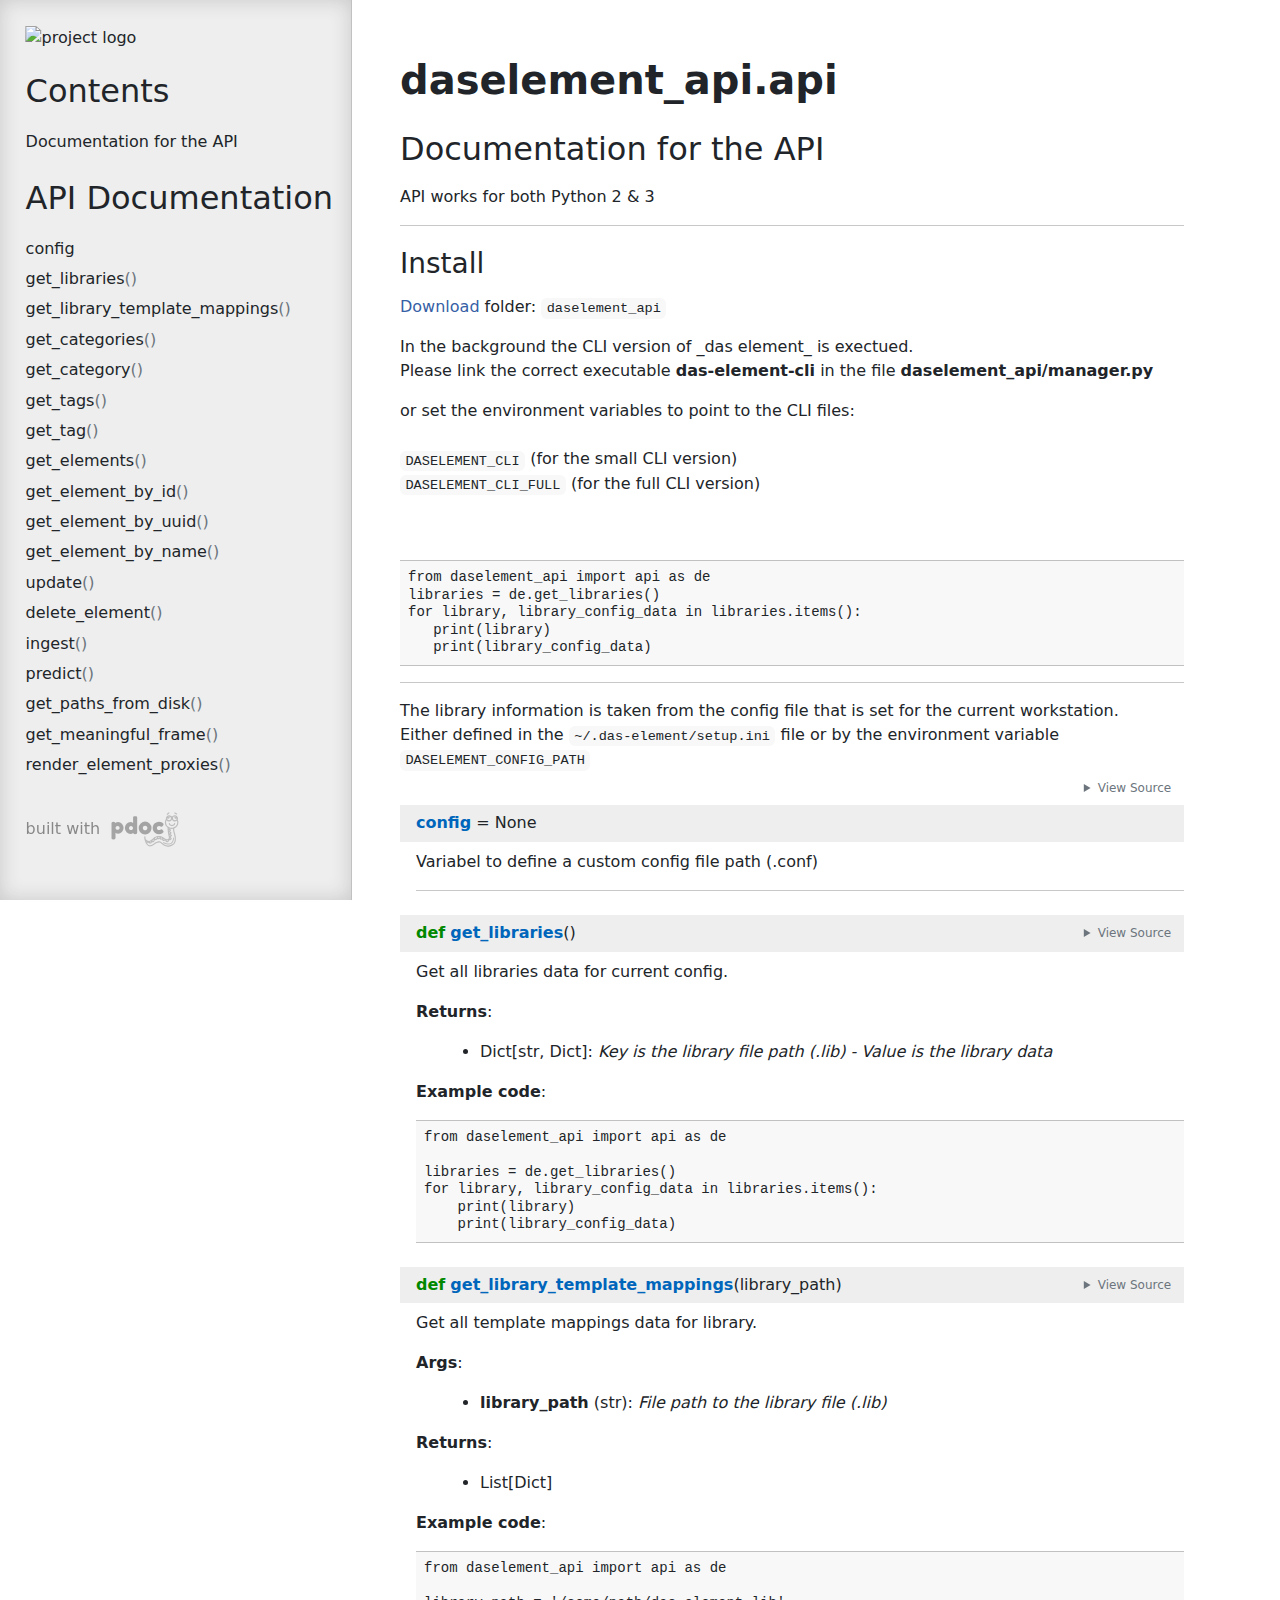
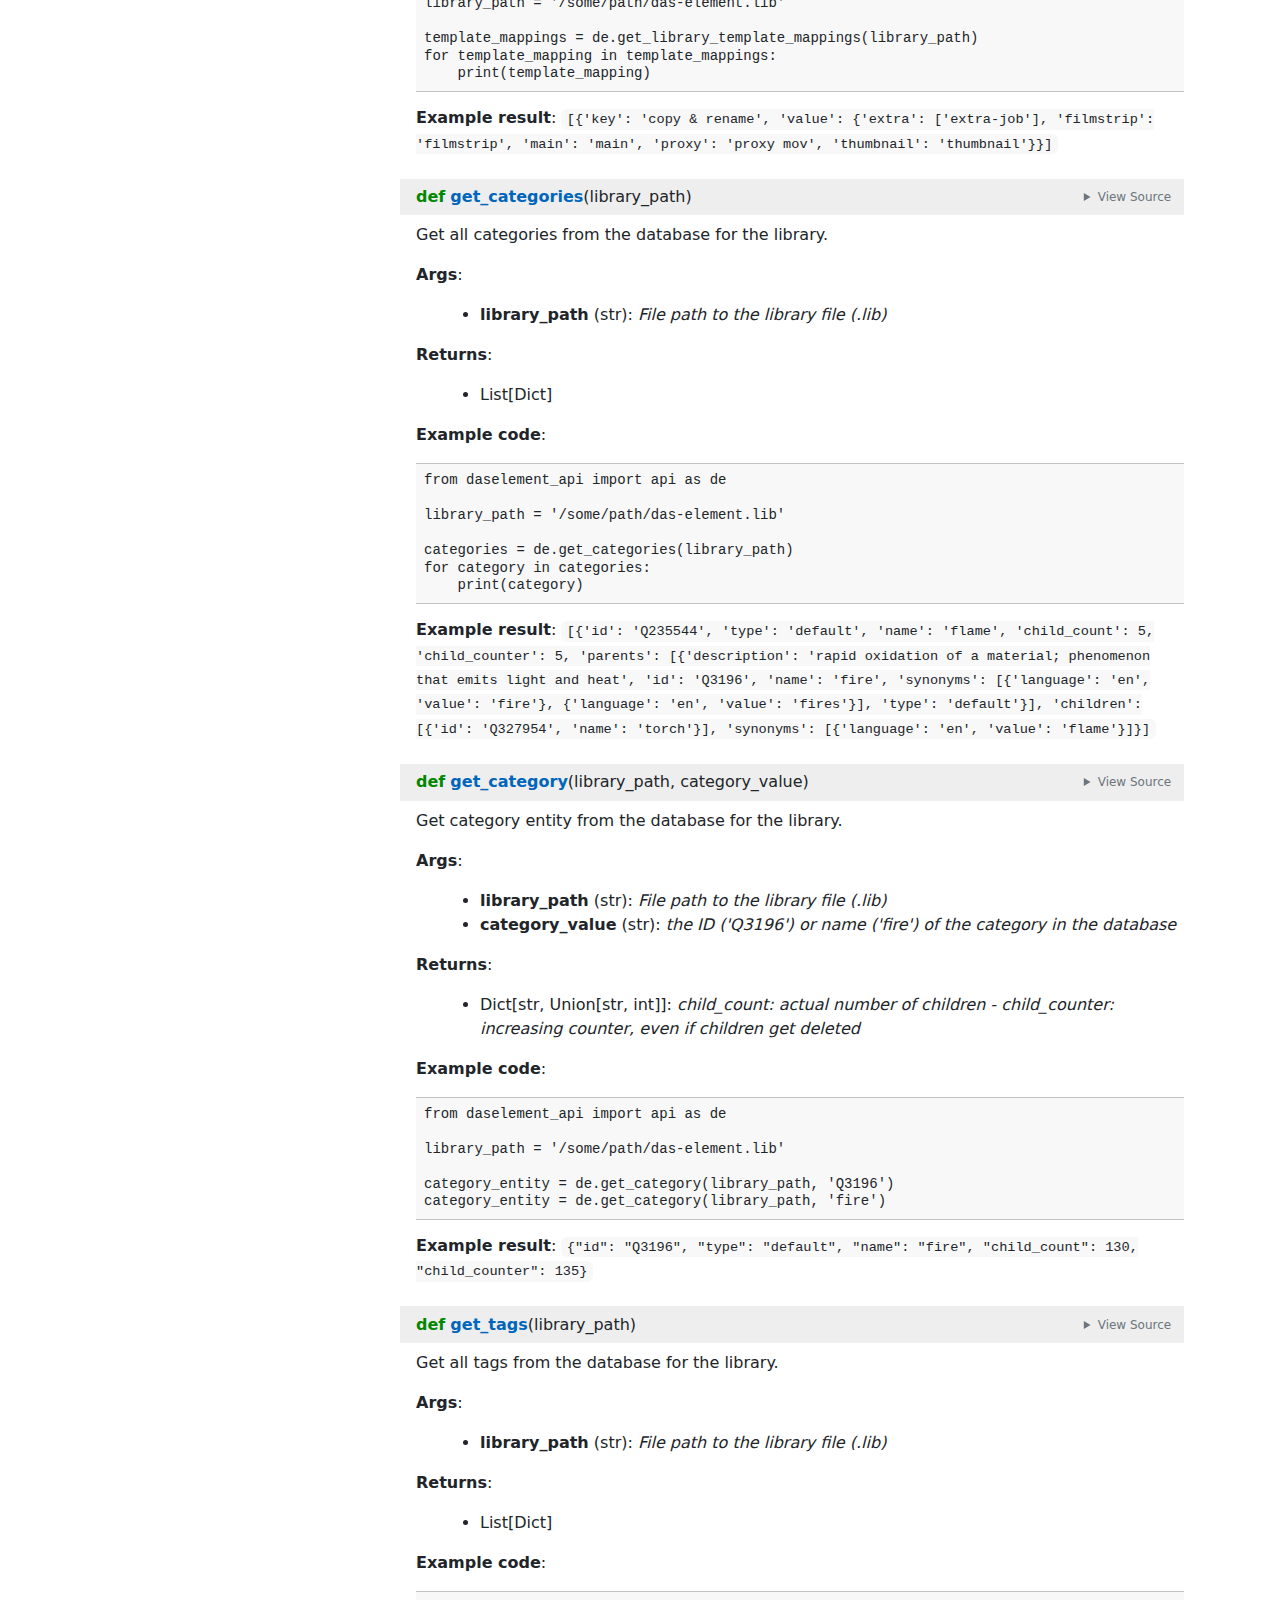
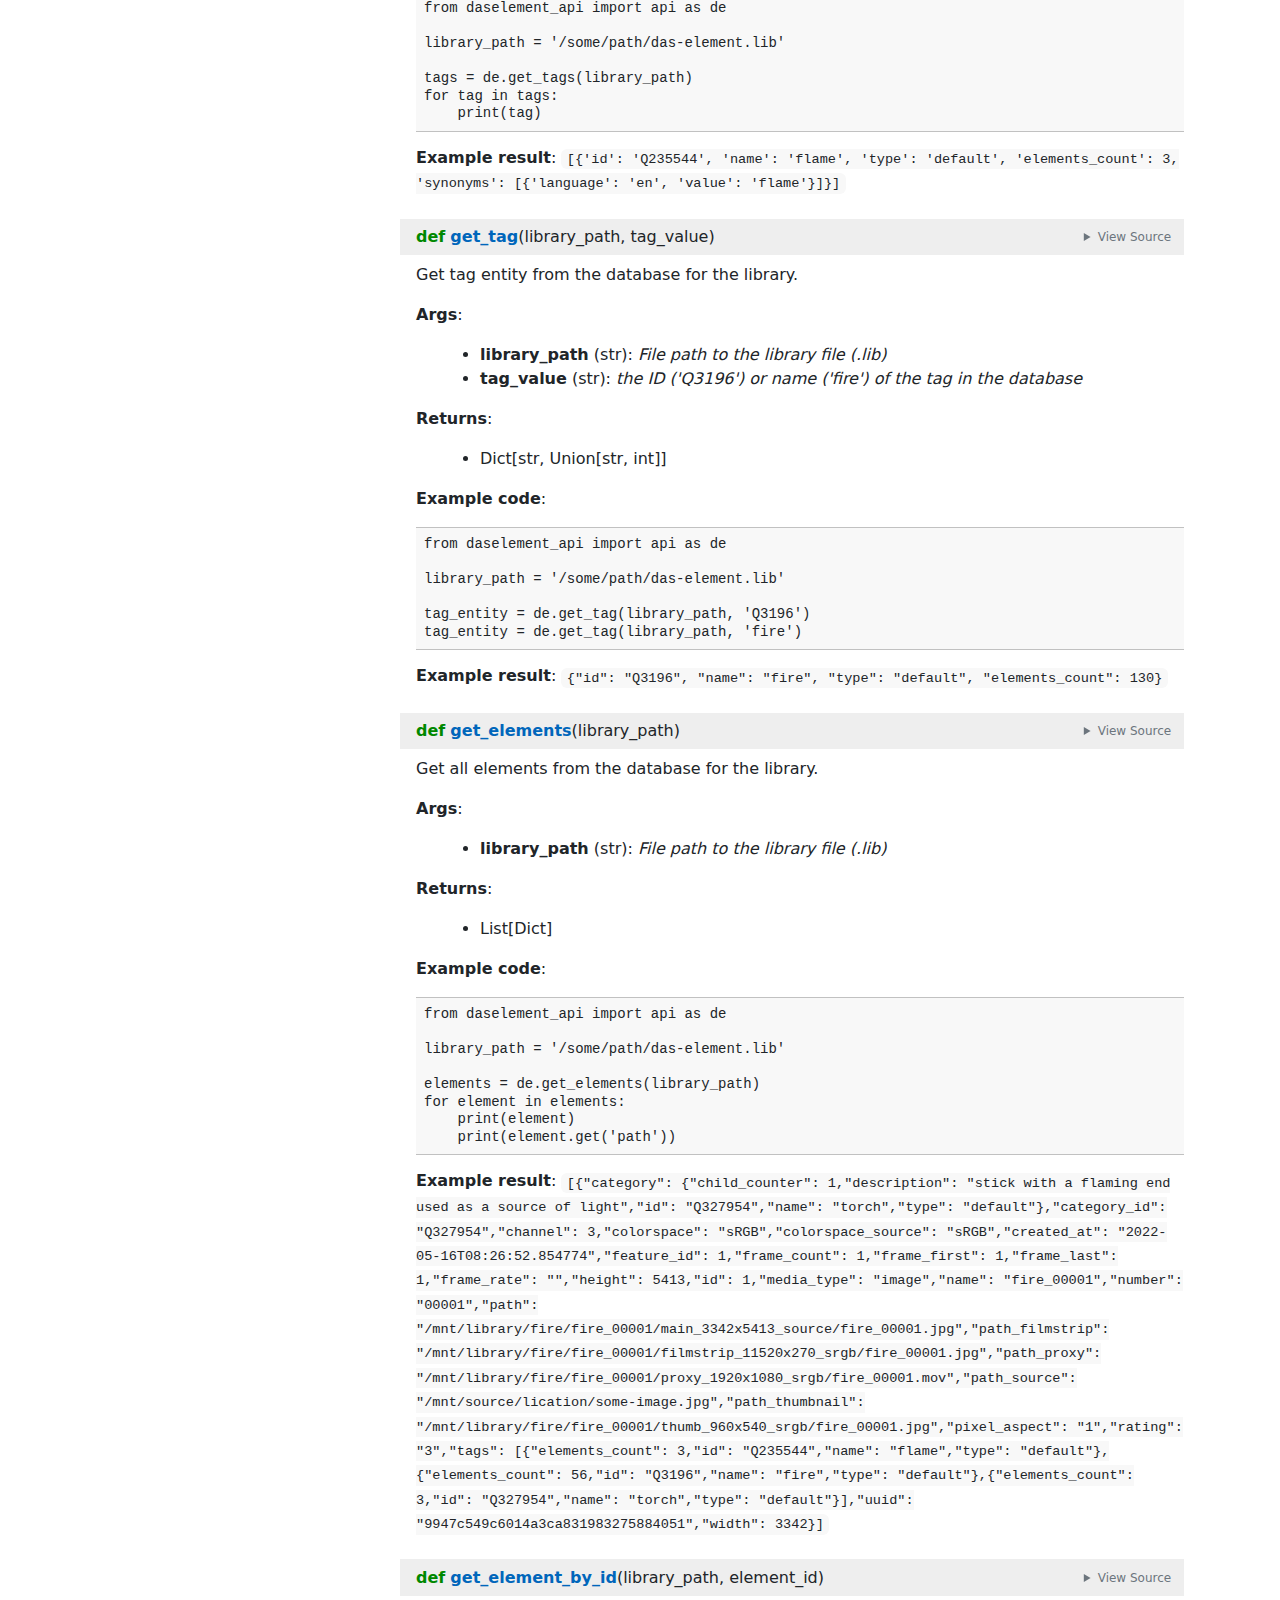
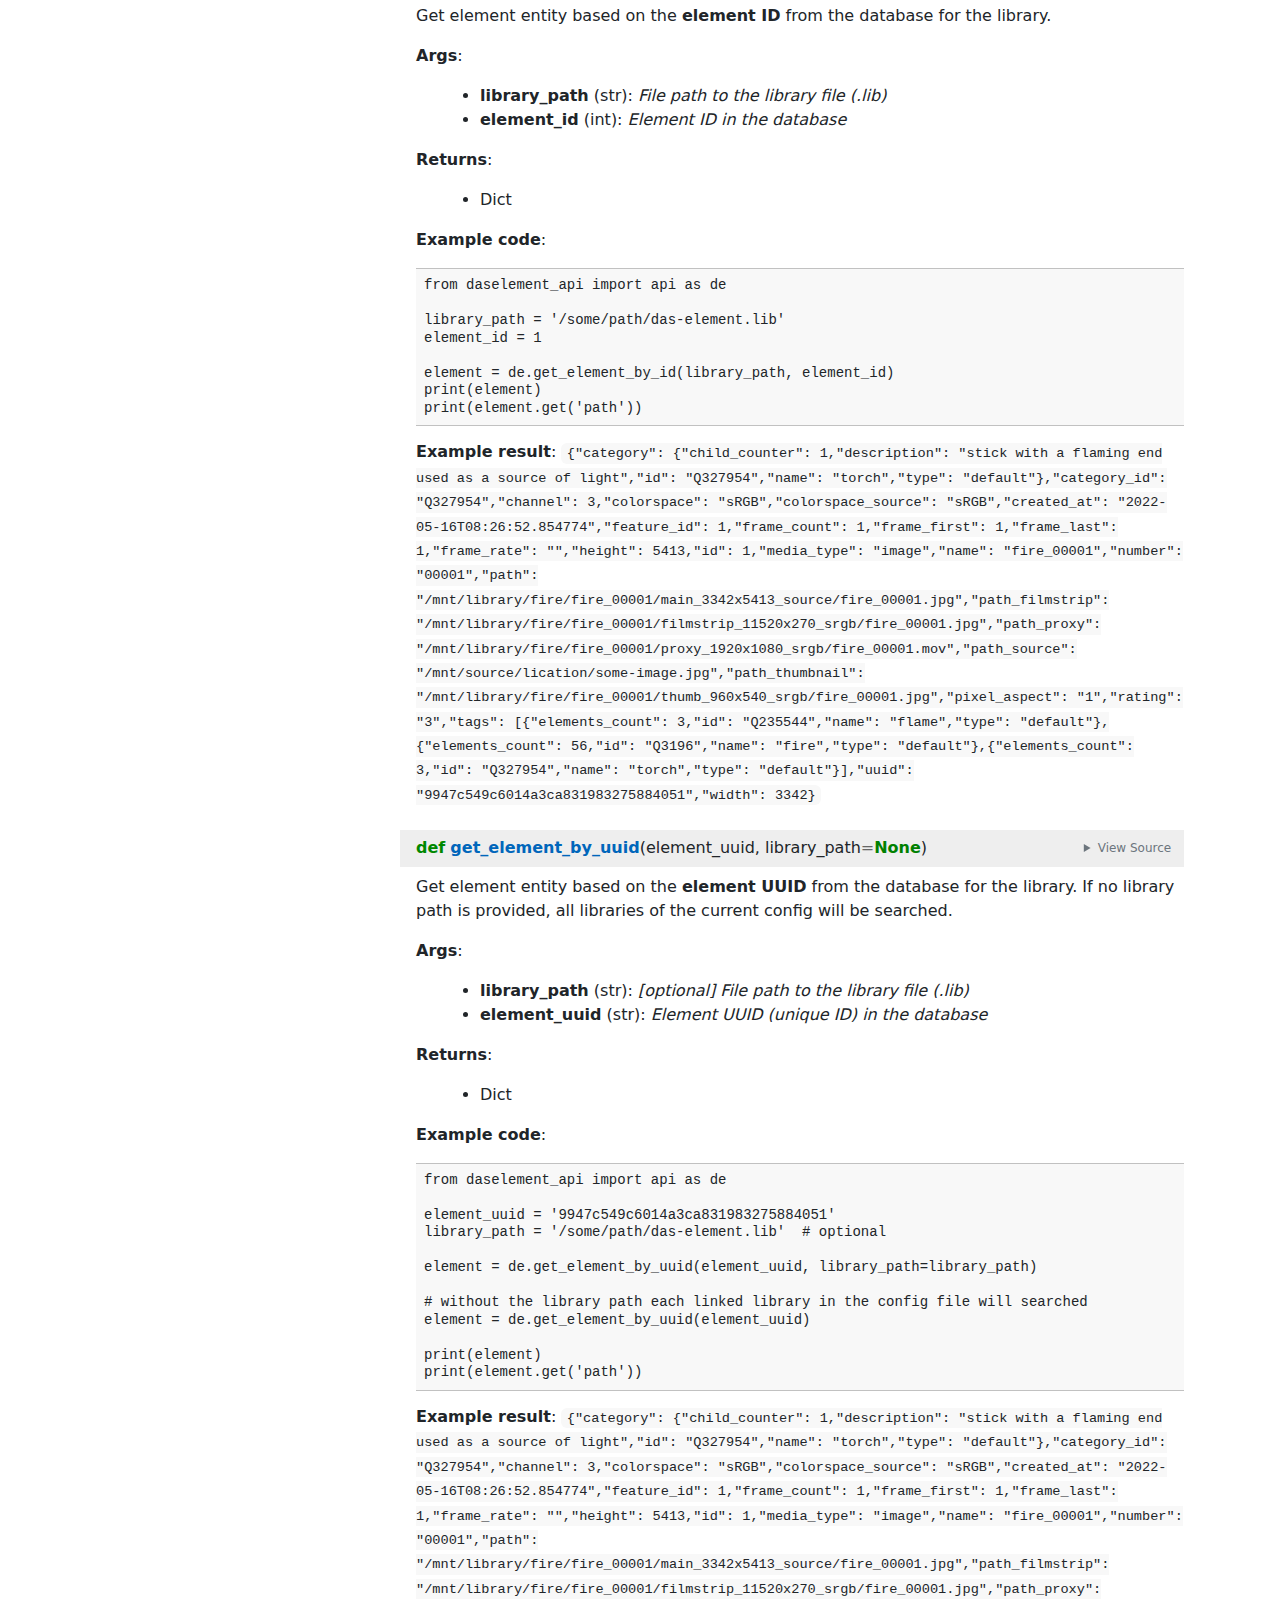
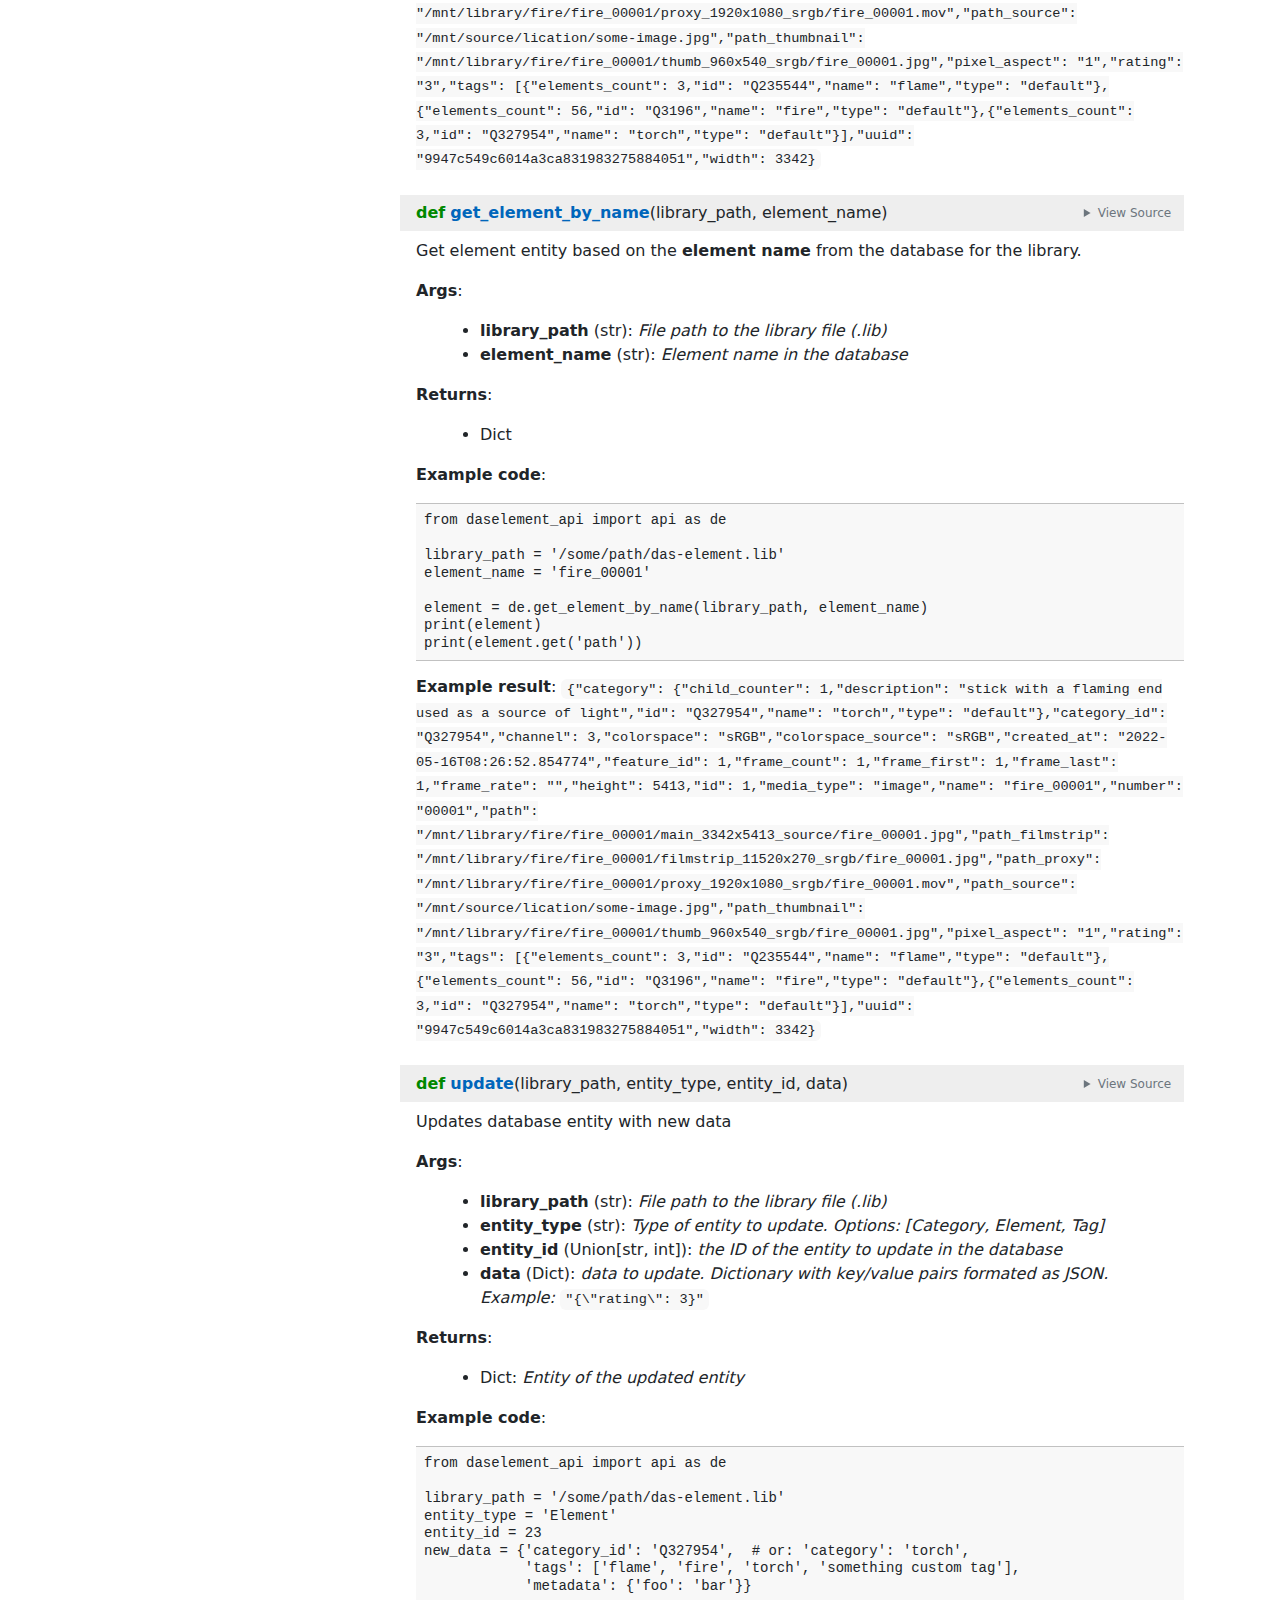
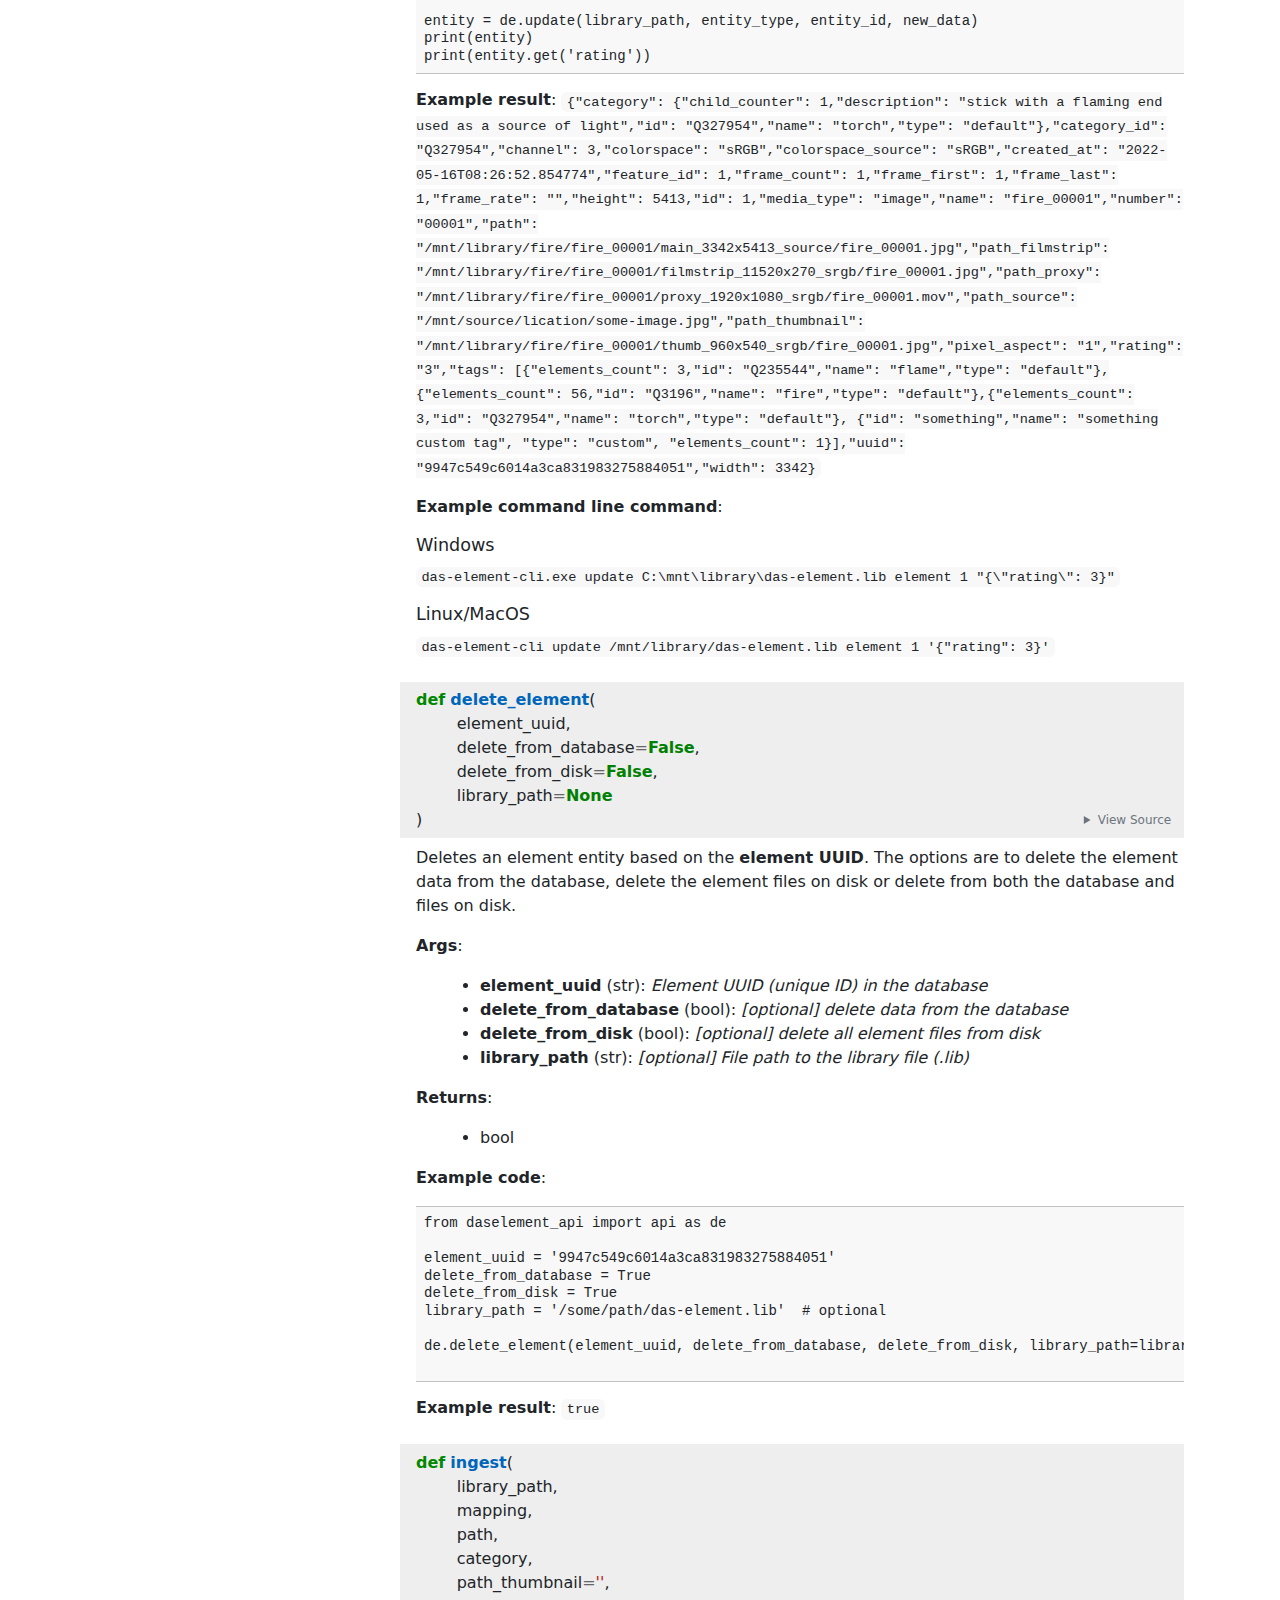
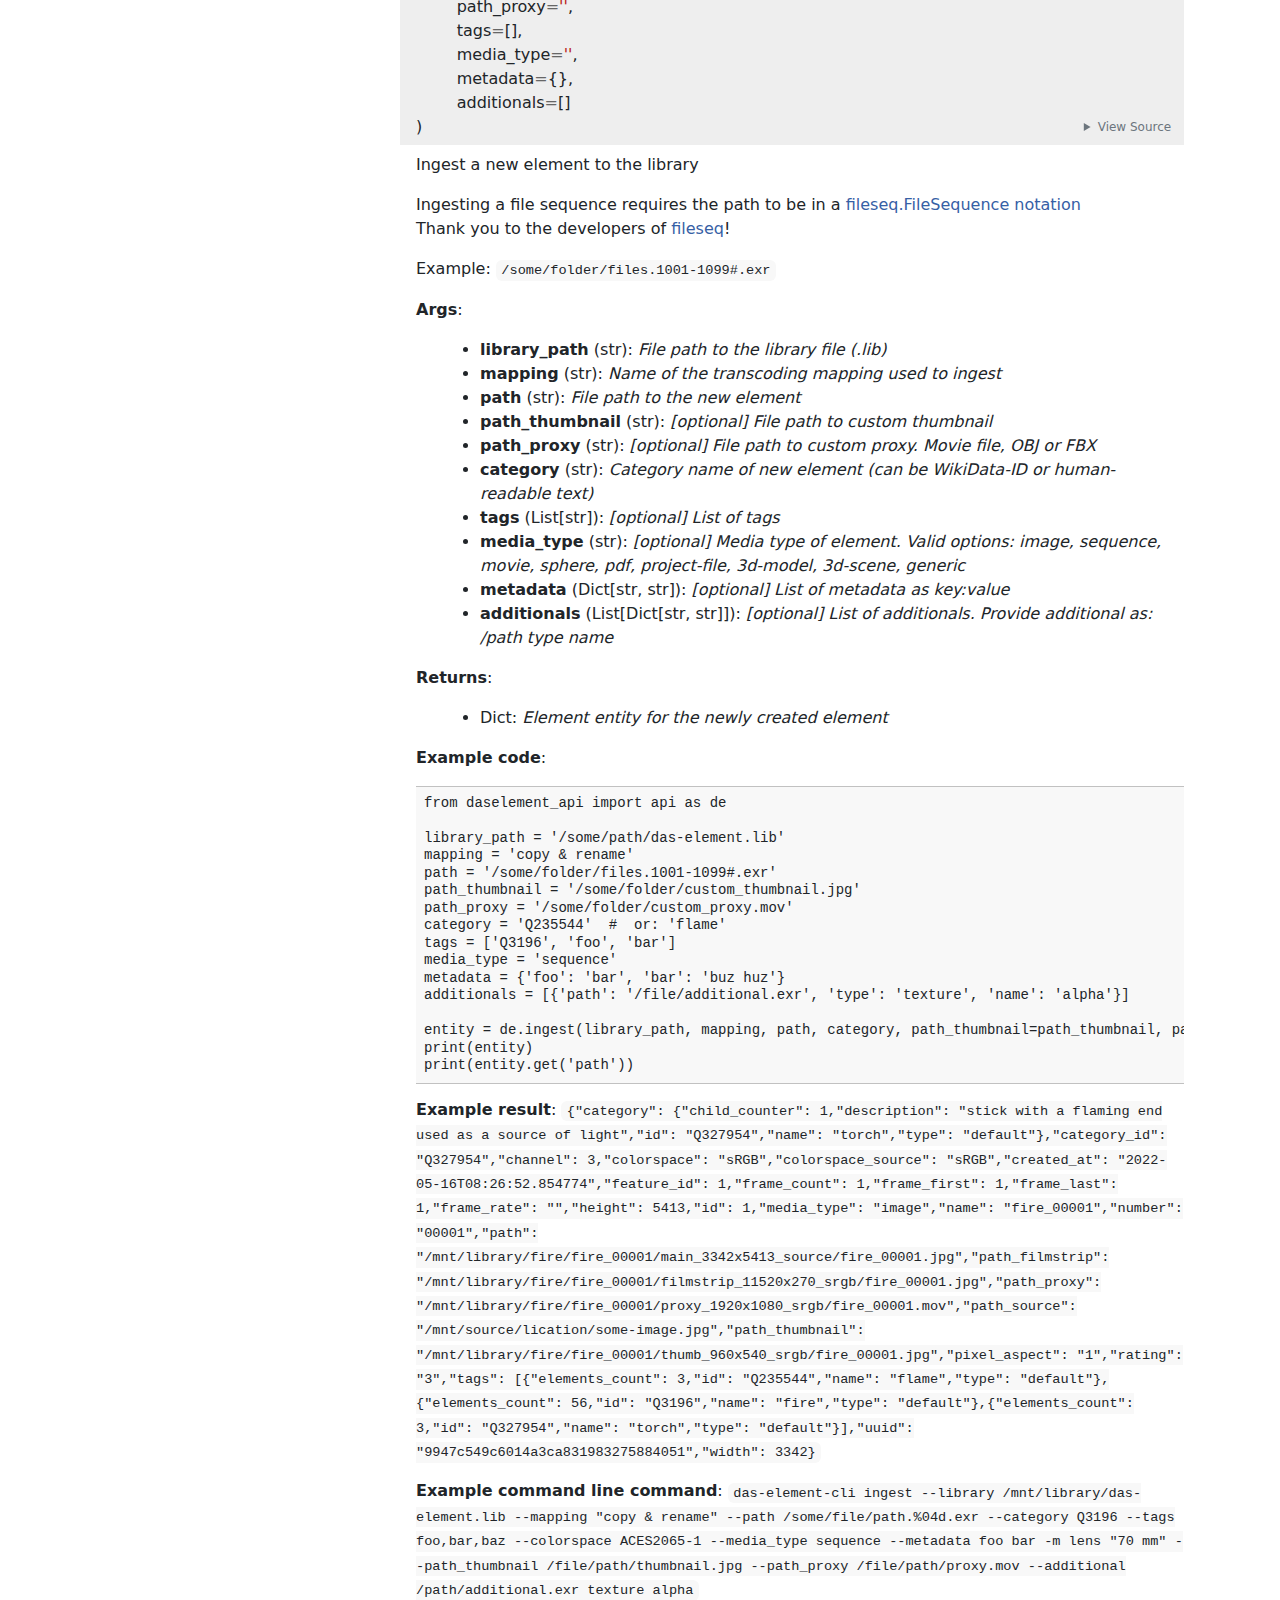
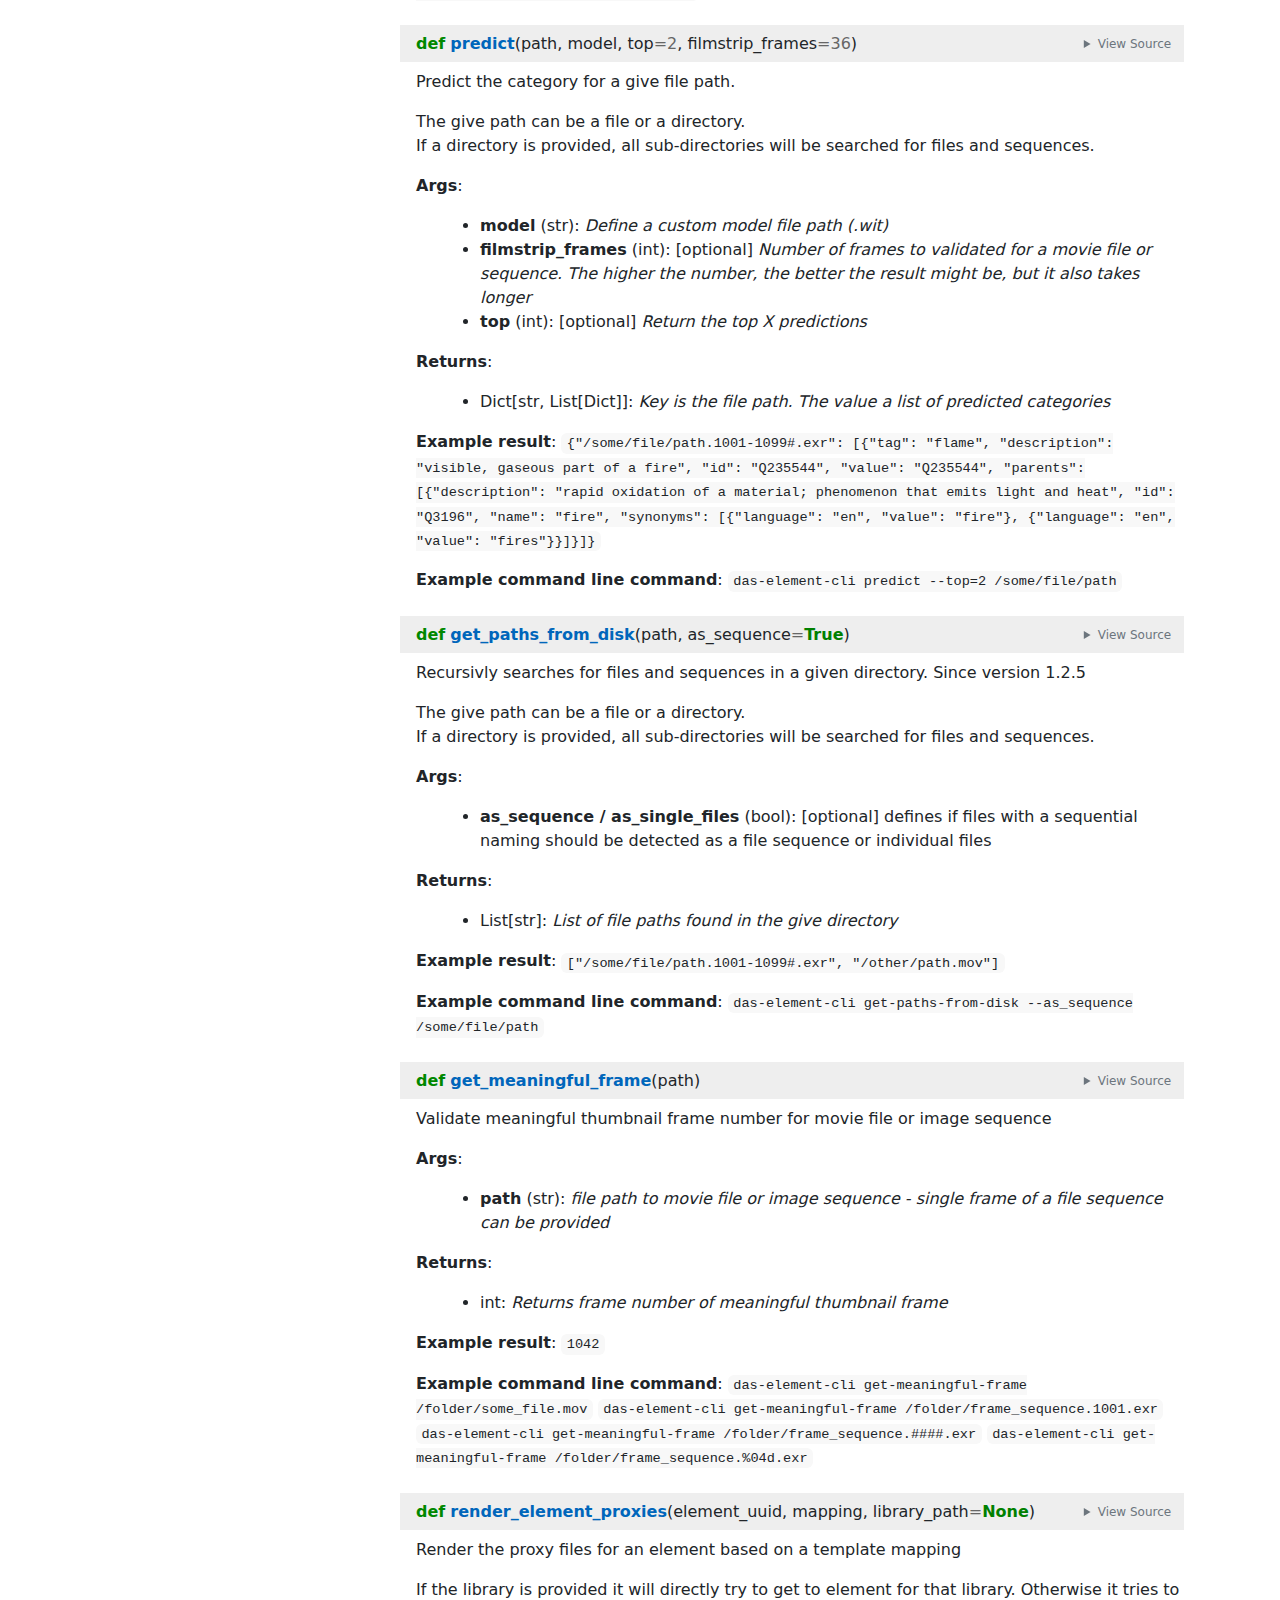
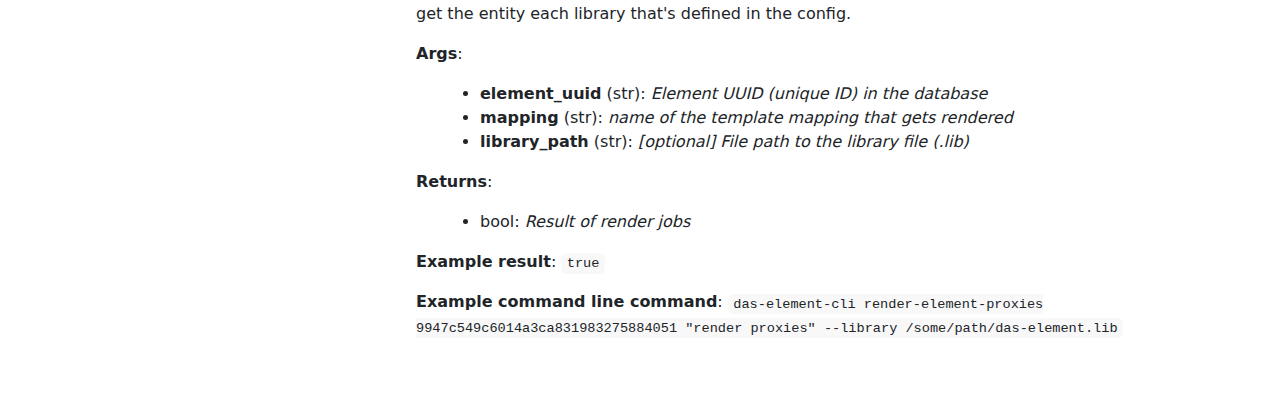
==== commit 2369afb5: "update docs" ====
--- a/docs/daselement_api/api.html
+++ b/docs/daselement_api/api.html
@@ -103,8 +103,6 @@
 
 <p>API works for both Python 2 &amp; 3</p>
 
-<p>Available in version <strong>1.2+</strong></p>
-
 <hr />
 
 <h3 id="install">Install</h3>
@@ -113,6 +111,12 @@
 
 <p>In the background the CLI version of _das element_ is exectued. <br />
 Please link the correct executable <strong>das-element-cli</strong> in the file <strong>daselement_api/manager.py</strong></p>
+
+<p>or set the environment variables to point to the CLI files:
+<br/><br/>
+<code>DASELEMENT_CLI</code> (for the small CLI version) <br />
+<code>DASELEMENT_CLI_FULL</code> (for the full CLI version) <br />
+<br/><br/></p>
 
 <pre><code>from daselement_api import api as de
 libraries = de.get_libraries()
@@ -143,653 +147,680 @@
 </span><span id="L-10"><a href="#L-10"><span class="linenos"> 10</span></a>
 </span><span id="L-11"><a href="#L-11"><span class="linenos"> 11</span></a><span class="sd">API works for both Python 2 &amp; 3</span>
 </span><span id="L-12"><a href="#L-12"><span class="linenos"> 12</span></a>
-</span><span id="L-13"><a href="#L-13"><span class="linenos"> 13</span></a><span class="sd">Available in version **1.2+**</span>
-</span><span id="L-14"><a href="#L-14"><span class="linenos"> 14</span></a>
+</span><span id="L-13"><a href="#L-13"><span class="linenos"> 13</span></a>
+</span><span id="L-14"><a href="#L-14"><span class="linenos"> 14</span></a><span class="sd">---</span>
 </span><span id="L-15"><a href="#L-15"><span class="linenos"> 15</span></a>
-</span><span id="L-16"><a href="#L-16"><span class="linenos"> 16</span></a><span class="sd">---</span>
+</span><span id="L-16"><a href="#L-16"><span class="linenos"> 16</span></a><span class="sd">### Install</span>
 </span><span id="L-17"><a href="#L-17"><span class="linenos"> 17</span></a>
-</span><span id="L-18"><a href="#L-18"><span class="linenos"> 18</span></a><span class="sd">### Install</span>
+</span><span id="L-18"><a href="#L-18"><span class="linenos"> 18</span></a><span class="sd">[Download](https://github.com/das-element/python-api) folder: `daselement_api`</span>
 </span><span id="L-19"><a href="#L-19"><span class="linenos"> 19</span></a>
-</span><span id="L-20"><a href="#L-20"><span class="linenos"> 20</span></a><span class="sd">[Download](https://github.com/das-element/python-api) folder: `daselement_api`</span>
-</span><span id="L-21"><a href="#L-21"><span class="linenos"> 21</span></a>
-</span><span id="L-22"><a href="#L-22"><span class="linenos"> 22</span></a><span class="sd">In the background the CLI version of _das element_ is exectued.  </span>
-</span><span id="L-23"><a href="#L-23"><span class="linenos"> 23</span></a><span class="sd">Please link the correct executable **das-element-cli** in the file **daselement_api/manager.py**</span>
-</span><span id="L-24"><a href="#L-24"><span class="linenos"> 24</span></a>
-</span><span id="L-25"><a href="#L-25"><span class="linenos"> 25</span></a><span class="sd">```</span>
-</span><span id="L-26"><a href="#L-26"><span class="linenos"> 26</span></a><span class="sd">from daselement_api import api as de</span>
-</span><span id="L-27"><a href="#L-27"><span class="linenos"> 27</span></a><span class="sd">libraries = de.get_libraries()</span>
-</span><span id="L-28"><a href="#L-28"><span class="linenos"> 28</span></a><span class="sd">for library, library_config_data in libraries.items():</span>
-</span><span id="L-29"><a href="#L-29"><span class="linenos"> 29</span></a><span class="sd">   print(library)</span>
-</span><span id="L-30"><a href="#L-30"><span class="linenos"> 30</span></a><span class="sd">   print(library_config_data)</span>
-</span><span id="L-31"><a href="#L-31"><span class="linenos"> 31</span></a><span class="sd">```</span>
-</span><span id="L-32"><a href="#L-32"><span class="linenos"> 32</span></a>
-</span><span id="L-33"><a href="#L-33"><span class="linenos"> 33</span></a><span class="sd">---</span>
-</span><span id="L-34"><a href="#L-34"><span class="linenos"> 34</span></a>
-</span><span id="L-35"><a href="#L-35"><span class="linenos"> 35</span></a><span class="sd">The library information is taken from the config file that is set for the current workstation.  </span>
-</span><span id="L-36"><a href="#L-36"><span class="linenos"> 36</span></a><span class="sd">Either defined in the `~/.das-element/setup.ini` file or by the environment variable `DASELEMENT_CONFIG_PATH`</span>
-</span><span id="L-37"><a href="#L-37"><span class="linenos"> 37</span></a>
-</span><span id="L-38"><a href="#L-38"><span class="linenos"> 38</span></a><span class="sd">&#39;&#39;&#39;</span>
-</span><span id="L-39"><a href="#L-39"><span class="linenos"> 39</span></a>
-</span><span id="L-40"><a href="#L-40"><span class="linenos"> 40</span></a><span class="kn">from</span> <span class="nn">.manager</span> <span class="kn">import</span> <span class="n">execute_command</span><span class="p">,</span> <span class="n">as_quoted_string</span><span class="p">,</span> <span class="n">as_quoted_dict</span>
+</span><span id="L-20"><a href="#L-20"><span class="linenos"> 20</span></a><span class="sd">In the background the CLI version of _das element_ is exectued.  </span>
+</span><span id="L-21"><a href="#L-21"><span class="linenos"> 21</span></a><span class="sd">Please link the correct executable **das-element-cli** in the file **daselement_api/manager.py**</span>
+</span><span id="L-22"><a href="#L-22"><span class="linenos"> 22</span></a>
+</span><span id="L-23"><a href="#L-23"><span class="linenos"> 23</span></a><span class="sd">or set the environment variables to point to the CLI files:</span>
+</span><span id="L-24"><a href="#L-24"><span class="linenos"> 24</span></a><span class="sd">&lt;br/&gt;&lt;br/&gt;</span>
+</span><span id="L-25"><a href="#L-25"><span class="linenos"> 25</span></a><span class="sd">`DASELEMENT_CLI` (for the small CLI version)  </span>
+</span><span id="L-26"><a href="#L-26"><span class="linenos"> 26</span></a><span class="sd">`DASELEMENT_CLI_FULL` (for the full CLI version)  </span>
+</span><span id="L-27"><a href="#L-27"><span class="linenos"> 27</span></a><span class="sd">&lt;br/&gt;&lt;br/&gt;</span>
+</span><span id="L-28"><a href="#L-28"><span class="linenos"> 28</span></a>
+</span><span id="L-29"><a href="#L-29"><span class="linenos"> 29</span></a><span class="sd">```</span>
+</span><span id="L-30"><a href="#L-30"><span class="linenos"> 30</span></a><span class="sd">from daselement_api import api as de</span>
+</span><span id="L-31"><a href="#L-31"><span class="linenos"> 31</span></a><span class="sd">libraries = de.get_libraries()</span>
+</span><span id="L-32"><a href="#L-32"><span class="linenos"> 32</span></a><span class="sd">for library, library_config_data in libraries.items():</span>
+</span><span id="L-33"><a href="#L-33"><span class="linenos"> 33</span></a><span class="sd">   print(library)</span>
+</span><span id="L-34"><a href="#L-34"><span class="linenos"> 34</span></a><span class="sd">   print(library_config_data)</span>
+</span><span id="L-35"><a href="#L-35"><span class="linenos"> 35</span></a><span class="sd">```</span>
+</span><span id="L-36"><a href="#L-36"><span class="linenos"> 36</span></a>
+</span><span id="L-37"><a href="#L-37"><span class="linenos"> 37</span></a><span class="sd">---</span>
+</span><span id="L-38"><a href="#L-38"><span class="linenos"> 38</span></a>
+</span><span id="L-39"><a href="#L-39"><span class="linenos"> 39</span></a><span class="sd">The library information is taken from the config file that is set for the current workstation.  </span>
+</span><span id="L-40"><a href="#L-40"><span class="linenos"> 40</span></a><span class="sd">Either defined in the `~/.das-element/setup.ini` file or by the environment variable `DASELEMENT_CONFIG_PATH`</span>
 </span><span id="L-41"><a href="#L-41"><span class="linenos"> 41</span></a>
-</span><span id="L-42"><a href="#L-42"><span class="linenos"> 42</span></a><span class="n">config</span> <span class="o">=</span> <span class="kc">None</span>
-</span><span id="L-43"><a href="#L-43"><span class="linenos"> 43</span></a><span class="sd">&#39;&#39;&#39;</span>
-</span><span id="L-44"><a href="#L-44"><span class="linenos"> 44</span></a><span class="sd">Variabel to define a custom config file path (.conf)</span>
+</span><span id="L-42"><a href="#L-42"><span class="linenos"> 42</span></a><span class="sd">&#39;&#39;&#39;</span>
+</span><span id="L-43"><a href="#L-43"><span class="linenos"> 43</span></a>
+</span><span id="L-44"><a href="#L-44"><span class="linenos"> 44</span></a><span class="kn">from</span> <span class="nn">.manager</span> <span class="kn">import</span> <span class="n">execute_command</span><span class="p">,</span> <span class="n">as_quoted_string</span><span class="p">,</span> <span class="n">as_quoted_dict</span>
 </span><span id="L-45"><a href="#L-45"><span class="linenos"> 45</span></a>
-</span><span id="L-46"><a href="#L-46"><span class="linenos"> 46</span></a><span class="sd">---</span>
+</span><span id="L-46"><a href="#L-46"><span class="linenos"> 46</span></a><span class="n">config</span> <span class="o">=</span> <span class="kc">None</span>
 </span><span id="L-47"><a href="#L-47"><span class="linenos"> 47</span></a><span class="sd">&#39;&#39;&#39;</span>
-</span><span id="L-48"><a href="#L-48"><span class="linenos"> 48</span></a>
+</span><span id="L-48"><a href="#L-48"><span class="linenos"> 48</span></a><span class="sd">Variabel to define a custom config file path (.conf)</span>
 </span><span id="L-49"><a href="#L-49"><span class="linenos"> 49</span></a>
-</span><span id="L-50"><a href="#L-50"><span class="linenos"> 50</span></a><span class="k">def</span> <span class="nf">get_libraries</span><span class="p">():</span>
-</span><span id="L-51"><a href="#L-51"><span class="linenos"> 51</span></a>    <span class="sd">&#39;&#39;&#39;</span>
-</span><span id="L-52"><a href="#L-52"><span class="linenos"> 52</span></a><span class="sd">    Get all libraries data for current config.</span>
+</span><span id="L-50"><a href="#L-50"><span class="linenos"> 50</span></a><span class="sd">---</span>
+</span><span id="L-51"><a href="#L-51"><span class="linenos"> 51</span></a><span class="sd">&#39;&#39;&#39;</span>
+</span><span id="L-52"><a href="#L-52"><span class="linenos"> 52</span></a>
 </span><span id="L-53"><a href="#L-53"><span class="linenos"> 53</span></a>
-</span><span id="L-54"><a href="#L-54"><span class="linenos"> 54</span></a><span class="sd">    **Returns**:</span>
-</span><span id="L-55"><a href="#L-55"><span class="linenos"> 55</span></a><span class="sd">    &gt; - Dict[str, Dict]: *Key is the library file path (.lib) - Value is the library data*</span>
-</span><span id="L-56"><a href="#L-56"><span class="linenos"> 56</span></a>
-</span><span id="L-57"><a href="#L-57"><span class="linenos"> 57</span></a><span class="sd">    **Example code**:</span>
-</span><span id="L-58"><a href="#L-58"><span class="linenos"> 58</span></a><span class="sd">    ```</span>
-</span><span id="L-59"><a href="#L-59"><span class="linenos"> 59</span></a><span class="sd">    from daselement_api import api as de</span>
+</span><span id="L-54"><a href="#L-54"><span class="linenos"> 54</span></a><span class="k">def</span> <span class="nf">get_libraries</span><span class="p">():</span>
+</span><span id="L-55"><a href="#L-55"><span class="linenos"> 55</span></a>    <span class="sd">&#39;&#39;&#39;</span>
+</span><span id="L-56"><a href="#L-56"><span class="linenos"> 56</span></a><span class="sd">    Get all libraries data for current config.</span>
+</span><span id="L-57"><a href="#L-57"><span class="linenos"> 57</span></a>
+</span><span id="L-58"><a href="#L-58"><span class="linenos"> 58</span></a><span class="sd">    **Returns**:</span>
+</span><span id="L-59"><a href="#L-59"><span class="linenos"> 59</span></a><span class="sd">    &gt; - Dict[str, Dict]: *Key is the library file path (.lib) - Value is the library data*</span>
 </span><span id="L-60"><a href="#L-60"><span class="linenos"> 60</span></a>
-</span><span id="L-61"><a href="#L-61"><span class="linenos"> 61</span></a><span class="sd">    libraries = de.get_libraries()</span>
-</span><span id="L-62"><a href="#L-62"><span class="linenos"> 62</span></a><span class="sd">    for library, library_config_data in libraries.items():</span>
-</span><span id="L-63"><a href="#L-63"><span class="linenos"> 63</span></a><span class="sd">        print(library)</span>
-</span><span id="L-64"><a href="#L-64"><span class="linenos"> 64</span></a><span class="sd">        print(library_config_data)</span>
-</span><span id="L-65"><a href="#L-65"><span class="linenos"> 65</span></a><span class="sd">    ```</span>
-</span><span id="L-66"><a href="#L-66"><span class="linenos"> 66</span></a><span class="sd">    &#39;&#39;&#39;</span>
-</span><span id="L-67"><a href="#L-67"><span class="linenos"> 67</span></a>    <span class="n">command</span> <span class="o">=</span> <span class="p">[</span><span class="s1">&#39;--config&#39;</span><span class="p">,</span> <span class="n">config</span><span class="p">]</span> <span class="k">if</span> <span class="n">config</span> <span class="k">else</span> <span class="p">[]</span>
-</span><span id="L-68"><a href="#L-68"><span class="linenos"> 68</span></a>    <span class="n">command</span> <span class="o">+=</span> <span class="p">[</span><span class="s1">&#39;get-libraries&#39;</span><span class="p">]</span>
-</span><span id="L-69"><a href="#L-69"><span class="linenos"> 69</span></a>    <span class="k">return</span> <span class="n">execute_command</span><span class="p">(</span><span class="n">command</span><span class="p">)</span>
-</span><span id="L-70"><a href="#L-70"><span class="linenos"> 70</span></a>
-</span><span id="L-71"><a href="#L-71"><span class="linenos"> 71</span></a>
-</span><span id="L-72"><a href="#L-72"><span class="linenos"> 72</span></a><span class="k">def</span> <span class="nf">get_library_template_mappings</span><span class="p">(</span><span class="n">library_path</span><span class="p">):</span>
-</span><span id="L-73"><a href="#L-73"><span class="linenos"> 73</span></a>    <span class="sd">&#39;&#39;&#39;</span>
-</span><span id="L-74"><a href="#L-74"><span class="linenos"> 74</span></a><span class="sd">    Get all template mappings data for library.</span>
+</span><span id="L-61"><a href="#L-61"><span class="linenos"> 61</span></a><span class="sd">    **Example code**:</span>
+</span><span id="L-62"><a href="#L-62"><span class="linenos"> 62</span></a><span class="sd">    ```</span>
+</span><span id="L-63"><a href="#L-63"><span class="linenos"> 63</span></a><span class="sd">    from daselement_api import api as de</span>
+</span><span id="L-64"><a href="#L-64"><span class="linenos"> 64</span></a>
+</span><span id="L-65"><a href="#L-65"><span class="linenos"> 65</span></a><span class="sd">    libraries = de.get_libraries()</span>
+</span><span id="L-66"><a href="#L-66"><span class="linenos"> 66</span></a><span class="sd">    for library, library_config_data in libraries.items():</span>
+</span><span id="L-67"><a href="#L-67"><span class="linenos"> 67</span></a><span class="sd">        print(library)</span>
+</span><span id="L-68"><a href="#L-68"><span class="linenos"> 68</span></a><span class="sd">        print(library_config_data)</span>
+</span><span id="L-69"><a href="#L-69"><span class="linenos"> 69</span></a><span class="sd">    ```</span>
+</span><span id="L-70"><a href="#L-70"><span class="linenos"> 70</span></a><span class="sd">    &#39;&#39;&#39;</span>
+</span><span id="L-71"><a href="#L-71"><span class="linenos"> 71</span></a>    <span class="n">command</span> <span class="o">=</span> <span class="p">[</span><span class="s1">&#39;--config&#39;</span><span class="p">,</span> <span class="n">config</span><span class="p">]</span> <span class="k">if</span> <span class="n">config</span> <span class="k">else</span> <span class="p">[]</span>
+</span><span id="L-72"><a href="#L-72"><span class="linenos"> 72</span></a>    <span class="n">command</span> <span class="o">+=</span> <span class="p">[</span><span class="s1">&#39;get-libraries&#39;</span><span class="p">]</span>
+</span><span id="L-73"><a href="#L-73"><span class="linenos"> 73</span></a>    <span class="k">return</span> <span class="n">execute_command</span><span class="p">(</span><span class="n">command</span><span class="p">)</span>
+</span><span id="L-74"><a href="#L-74"><span class="linenos"> 74</span></a>
 </span><span id="L-75"><a href="#L-75"><span class="linenos"> 75</span></a>
-</span><span id="L-76"><a href="#L-76"><span class="linenos"> 76</span></a><span class="sd">    **Args**:</span>
-</span><span id="L-77"><a href="#L-77"><span class="linenos"> 77</span></a><span class="sd">    &gt; - **library_path** (str): *File path to the library file (.lib)*</span>
-</span><span id="L-78"><a href="#L-78"><span class="linenos"> 78</span></a>
-</span><span id="L-79"><a href="#L-79"><span class="linenos"> 79</span></a><span class="sd">    **Returns**:</span>
-</span><span id="L-80"><a href="#L-80"><span class="linenos"> 80</span></a><span class="sd">    &gt; - List[Dict]</span>
-</span><span id="L-81"><a href="#L-81"><span class="linenos"> 81</span></a>
-</span><span id="L-82"><a href="#L-82"><span class="linenos"> 82</span></a><span class="sd">    **Example code**:</span>
-</span><span id="L-83"><a href="#L-83"><span class="linenos"> 83</span></a><span class="sd">    ```</span>
-</span><span id="L-84"><a href="#L-84"><span class="linenos"> 84</span></a><span class="sd">    from daselement_api import api as de</span>
+</span><span id="L-76"><a href="#L-76"><span class="linenos"> 76</span></a><span class="k">def</span> <span class="nf">get_library_template_mappings</span><span class="p">(</span><span class="n">library_path</span><span class="p">):</span>
+</span><span id="L-77"><a href="#L-77"><span class="linenos"> 77</span></a>    <span class="sd">&#39;&#39;&#39;</span>
+</span><span id="L-78"><a href="#L-78"><span class="linenos"> 78</span></a><span class="sd">    Get all template mappings data for library.</span>
+</span><span id="L-79"><a href="#L-79"><span class="linenos"> 79</span></a>
+</span><span id="L-80"><a href="#L-80"><span class="linenos"> 80</span></a><span class="sd">    **Args**:</span>
+</span><span id="L-81"><a href="#L-81"><span class="linenos"> 81</span></a><span class="sd">    &gt; - **library_path** (str): *File path to the library file (.lib)*</span>
+</span><span id="L-82"><a href="#L-82"><span class="linenos"> 82</span></a>
+</span><span id="L-83"><a href="#L-83"><span class="linenos"> 83</span></a><span class="sd">    **Returns**:</span>
+</span><span id="L-84"><a href="#L-84"><span class="linenos"> 84</span></a><span class="sd">    &gt; - List[Dict]</span>
 </span><span id="L-85"><a href="#L-85"><span class="linenos"> 85</span></a>
-</span><span id="L-86"><a href="#L-86"><span class="linenos"> 86</span></a><span class="sd">    library_path = &#39;/some/path/das-element.lib&#39;</span>
-</span><span id="L-87"><a href="#L-87"><span class="linenos"> 87</span></a>
-</span><span id="L-88"><a href="#L-88"><span class="linenos"> 88</span></a><span class="sd">    template_mappings = de.get_library_template_mappings(library_path)</span>
-</span><span id="L-89"><a href="#L-89"><span class="linenos"> 89</span></a><span class="sd">    for template_mapping in template_mappings:</span>
-</span><span id="L-90"><a href="#L-90"><span class="linenos"> 90</span></a><span class="sd">        print(template_mapping)</span>
-</span><span id="L-91"><a href="#L-91"><span class="linenos"> 91</span></a><span class="sd">    ```</span>
-</span><span id="L-92"><a href="#L-92"><span class="linenos"> 92</span></a>
-</span><span id="L-93"><a href="#L-93"><span class="linenos"> 93</span></a><span class="sd">    **Example result**:</span>
-</span><span id="L-94"><a href="#L-94"><span class="linenos"> 94</span></a><span class="sd">    `[{&#39;key&#39;: &#39;copy &amp; rename&#39;, &#39;value&#39;: {&#39;extra&#39;: [&#39;extra-job&#39;], &#39;filmstrip&#39;: &#39;filmstrip&#39;, &#39;main&#39;: &#39;main&#39;, &#39;proxy&#39;: &#39;proxy mov&#39;, &#39;thumbnail&#39;: &#39;thumbnail&#39;}}]`</span>
-</span><span id="L-95"><a href="#L-95"><span class="linenos"> 95</span></a><span class="sd">    &#39;&#39;&#39;</span>
-</span><span id="L-96"><a href="#L-96"><span class="linenos"> 96</span></a>    <span class="n">command</span> <span class="o">=</span> <span class="p">[</span><span class="s1">&#39;--config&#39;</span><span class="p">,</span> <span class="n">config</span><span class="p">]</span> <span class="k">if</span> <span class="n">config</span> <span class="k">else</span> <span class="p">[]</span>
-</span><span id="L-97"><a href="#L-97"><span class="linenos"> 97</span></a>    <span class="n">command</span> <span class="o">+=</span> <span class="p">[</span>
-</span><span id="L-98"><a href="#L-98"><span class="linenos"> 98</span></a>        <span class="s1">&#39;get-library-template-mappings&#39;</span><span class="p">,</span>
-</span><span id="L-99"><a href="#L-99"><span class="linenos"> 99</span></a>        <span class="n">as_quoted_string</span><span class="p">(</span><span class="n">library_path</span><span class="p">)</span>
-</span><span id="L-100"><a href="#L-100"><span class="linenos">100</span></a>    <span class="p">]</span>
-</span><span id="L-101"><a href="#L-101"><span class="linenos">101</span></a>    <span class="k">return</span> <span class="n">execute_command</span><span class="p">(</span><span class="n">command</span><span class="p">)</span>
-</span><span id="L-102"><a href="#L-102"><span class="linenos">102</span></a>
-</span><span id="L-103"><a href="#L-103"><span class="linenos">103</span></a>
-</span><span id="L-104"><a href="#L-104"><span class="linenos">104</span></a><span class="k">def</span> <span class="nf">get_categories</span><span class="p">(</span><span class="n">library_path</span><span class="p">):</span>
-</span><span id="L-105"><a href="#L-105"><span class="linenos">105</span></a>    <span class="sd">&#39;&#39;&#39;</span>
-</span><span id="L-106"><a href="#L-106"><span class="linenos">106</span></a><span class="sd">    Get all categories from the database for the library.</span>
+</span><span id="L-86"><a href="#L-86"><span class="linenos"> 86</span></a><span class="sd">    **Example code**:</span>
+</span><span id="L-87"><a href="#L-87"><span class="linenos"> 87</span></a><span class="sd">    ```</span>
+</span><span id="L-88"><a href="#L-88"><span class="linenos"> 88</span></a><span class="sd">    from daselement_api import api as de</span>
+</span><span id="L-89"><a href="#L-89"><span class="linenos"> 89</span></a>
+</span><span id="L-90"><a href="#L-90"><span class="linenos"> 90</span></a><span class="sd">    library_path = &#39;/some/path/das-element.lib&#39;</span>
+</span><span id="L-91"><a href="#L-91"><span class="linenos"> 91</span></a>
+</span><span id="L-92"><a href="#L-92"><span class="linenos"> 92</span></a><span class="sd">    template_mappings = de.get_library_template_mappings(library_path)</span>
+</span><span id="L-93"><a href="#L-93"><span class="linenos"> 93</span></a><span class="sd">    for template_mapping in template_mappings:</span>
+</span><span id="L-94"><a href="#L-94"><span class="linenos"> 94</span></a><span class="sd">        print(template_mapping)</span>
+</span><span id="L-95"><a href="#L-95"><span class="linenos"> 95</span></a><span class="sd">    ```</span>
+</span><span id="L-96"><a href="#L-96"><span class="linenos"> 96</span></a>
+</span><span id="L-97"><a href="#L-97"><span class="linenos"> 97</span></a><span class="sd">    **Example result**:</span>
+</span><span id="L-98"><a href="#L-98"><span class="linenos"> 98</span></a><span class="sd">    `[{&#39;key&#39;: &#39;copy &amp; rename&#39;, &#39;value&#39;: {&#39;extra&#39;: [&#39;extra-job&#39;], &#39;filmstrip&#39;: &#39;filmstrip&#39;, &#39;main&#39;: &#39;main&#39;, &#39;proxy&#39;: &#39;proxy mov&#39;, &#39;thumbnail&#39;: &#39;thumbnail&#39;}}]`</span>
+</span><span id="L-99"><a href="#L-99"><span class="linenos"> 99</span></a><span class="sd">    &#39;&#39;&#39;</span>
+</span><span id="L-100"><a href="#L-100"><span class="linenos">100</span></a>    <span class="n">command</span> <span class="o">=</span> <span class="p">[</span><span class="s1">&#39;--config&#39;</span><span class="p">,</span> <span class="n">config</span><span class="p">]</span> <span class="k">if</span> <span class="n">config</span> <span class="k">else</span> <span class="p">[]</span>
+</span><span id="L-101"><a href="#L-101"><span class="linenos">101</span></a>    <span class="n">command</span> <span class="o">+=</span> <span class="p">[</span>
+</span><span id="L-102"><a href="#L-102"><span class="linenos">102</span></a>        <span class="s1">&#39;get-library-template-mappings&#39;</span><span class="p">,</span>
+</span><span id="L-103"><a href="#L-103"><span class="linenos">103</span></a>        <span class="n">as_quoted_string</span><span class="p">(</span><span class="n">library_path</span><span class="p">)</span>
+</span><span id="L-104"><a href="#L-104"><span class="linenos">104</span></a>    <span class="p">]</span>
+</span><span id="L-105"><a href="#L-105"><span class="linenos">105</span></a>    <span class="k">return</span> <span class="n">execute_command</span><span class="p">(</span><span class="n">command</span><span class="p">)</span>
+</span><span id="L-106"><a href="#L-106"><span class="linenos">106</span></a>
 </span><span id="L-107"><a href="#L-107"><span class="linenos">107</span></a>
-</span><span id="L-108"><a href="#L-108"><span class="linenos">108</span></a><span class="sd">    **Args**:</span>
-</span><span id="L-109"><a href="#L-109"><span class="linenos">109</span></a><span class="sd">    &gt; - **library_path** (str): *File path to the library file (.lib)*</span>
-</span><span id="L-110"><a href="#L-110"><span class="linenos">110</span></a>
-</span><span id="L-111"><a href="#L-111"><span class="linenos">111</span></a><span class="sd">    **Returns**:</span>
-</span><span id="L-112"><a href="#L-112"><span class="linenos">112</span></a><span class="sd">    &gt; - List[Dict]</span>
-</span><span id="L-113"><a href="#L-113"><span class="linenos">113</span></a>
-</span><span id="L-114"><a href="#L-114"><span class="linenos">114</span></a><span class="sd">    **Example code**:</span>
-</span><span id="L-115"><a href="#L-115"><span class="linenos">115</span></a><span class="sd">    ```</span>
-</span><span id="L-116"><a href="#L-116"><span class="linenos">116</span></a><span class="sd">    from daselement_api import api as de</span>
+</span><span id="L-108"><a href="#L-108"><span class="linenos">108</span></a><span class="k">def</span> <span class="nf">get_categories</span><span class="p">(</span><span class="n">library_path</span><span class="p">):</span>
+</span><span id="L-109"><a href="#L-109"><span class="linenos">109</span></a>    <span class="sd">&#39;&#39;&#39;</span>
+</span><span id="L-110"><a href="#L-110"><span class="linenos">110</span></a><span class="sd">    Get all categories from the database for the library.</span>
+</span><span id="L-111"><a href="#L-111"><span class="linenos">111</span></a>
+</span><span id="L-112"><a href="#L-112"><span class="linenos">112</span></a><span class="sd">    **Args**:</span>
+</span><span id="L-113"><a href="#L-113"><span class="linenos">113</span></a><span class="sd">    &gt; - **library_path** (str): *File path to the library file (.lib)*</span>
+</span><span id="L-114"><a href="#L-114"><span class="linenos">114</span></a>
+</span><span id="L-115"><a href="#L-115"><span class="linenos">115</span></a><span class="sd">    **Returns**:</span>
+</span><span id="L-116"><a href="#L-116"><span class="linenos">116</span></a><span class="sd">    &gt; - List[Dict]</span>
 </span><span id="L-117"><a href="#L-117"><span class="linenos">117</span></a>
-</span><span id="L-118"><a href="#L-118"><span class="linenos">118</span></a><span class="sd">    library_path = &#39;/some/path/das-element.lib&#39;</span>
-</span><span id="L-119"><a href="#L-119"><span class="linenos">119</span></a>
-</span><span id="L-120"><a href="#L-120"><span class="linenos">120</span></a><span class="sd">    categories = de.get_categories(library_path)</span>
-</span><span id="L-121"><a href="#L-121"><span class="linenos">121</span></a><span class="sd">    for category in categories:</span>
-</span><span id="L-122"><a href="#L-122"><span class="linenos">122</span></a><span class="sd">        print(category)</span>
-</span><span id="L-123"><a href="#L-123"><span class="linenos">123</span></a><span class="sd">    ```</span>
-</span><span id="L-124"><a href="#L-124"><span class="linenos">124</span></a>
-</span><span id="L-125"><a href="#L-125"><span class="linenos">125</span></a><span class="sd">    **Example result**:</span>
-</span><span id="L-126"><a href="#L-126"><span class="linenos">126</span></a><span class="sd">    `[{&#39;id&#39;: &#39;Q235544&#39;, &#39;type&#39;: &#39;default&#39;, &#39;name&#39;: &#39;flame&#39;, &#39;child_count&#39;: 5, &#39;child_counter&#39;: 5, &#39;parents&#39;: [{&#39;description&#39;: &#39;rapid oxidation of a material; phenomenon that emits light and heat&#39;, &#39;id&#39;: &#39;Q3196&#39;, &#39;name&#39;: &#39;fire&#39;, &#39;synonyms&#39;: [{&#39;language&#39;: &#39;en&#39;, &#39;value&#39;: &#39;fire&#39;}, {&#39;language&#39;: &#39;en&#39;, &#39;value&#39;: &#39;fires&#39;}], &#39;type&#39;: &#39;default&#39;}], &#39;children&#39;: [{&#39;id&#39;: &#39;Q327954&#39;, &#39;name&#39;: &#39;torch&#39;}], &#39;synonyms&#39;: [{&#39;language&#39;: &#39;en&#39;, &#39;value&#39;: &#39;flame&#39;}]}]`</span>
-</span><span id="L-127"><a href="#L-127"><span class="linenos">127</span></a><span class="sd">    &#39;&#39;&#39;</span>
-</span><span id="L-128"><a href="#L-128"><span class="linenos">128</span></a>    <span class="n">command</span> <span class="o">=</span> <span class="p">[</span><span class="s1">&#39;--config&#39;</span><span class="p">,</span> <span class="n">config</span><span class="p">]</span> <span class="k">if</span> <span class="n">config</span> <span class="k">else</span> <span class="p">[]</span>
-</span><span id="L-129"><a href="#L-129"><span class="linenos">129</span></a>    <span class="n">command</span> <span class="o">+=</span> <span class="p">[</span><span class="s1">&#39;get-categories&#39;</span><span class="p">,</span> <span class="n">as_quoted_string</span><span class="p">(</span><span class="n">library_path</span><span class="p">)]</span>
-</span><span id="L-130"><a href="#L-130"><span class="linenos">130</span></a>    <span class="k">return</span> <span class="n">execute_command</span><span class="p">(</span><span class="n">command</span><span class="p">)</span>
-</span><span id="L-131"><a href="#L-131"><span class="linenos">131</span></a>
-</span><span id="L-132"><a href="#L-132"><span class="linenos">132</span></a>
-</span><span id="L-133"><a href="#L-133"><span class="linenos">133</span></a><span class="k">def</span> <span class="nf">get_category</span><span class="p">(</span><span class="n">library_path</span><span class="p">,</span> <span class="n">category_value</span><span class="p">):</span>
-</span><span id="L-134"><a href="#L-134"><span class="linenos">134</span></a>    <span class="sd">&#39;&#39;&#39;</span>
-</span><span id="L-135"><a href="#L-135"><span class="linenos">135</span></a><span class="sd">    Get category entity from the database for the library.</span>
+</span><span id="L-118"><a href="#L-118"><span class="linenos">118</span></a><span class="sd">    **Example code**:</span>
+</span><span id="L-119"><a href="#L-119"><span class="linenos">119</span></a><span class="sd">    ```</span>
+</span><span id="L-120"><a href="#L-120"><span class="linenos">120</span></a><span class="sd">    from daselement_api import api as de</span>
+</span><span id="L-121"><a href="#L-121"><span class="linenos">121</span></a>
+</span><span id="L-122"><a href="#L-122"><span class="linenos">122</span></a><span class="sd">    library_path = &#39;/some/path/das-element.lib&#39;</span>
+</span><span id="L-123"><a href="#L-123"><span class="linenos">123</span></a>
+</span><span id="L-124"><a href="#L-124"><span class="linenos">124</span></a><span class="sd">    categories = de.get_categories(library_path)</span>
+</span><span id="L-125"><a href="#L-125"><span class="linenos">125</span></a><span class="sd">    for category in categories:</span>
+</span><span id="L-126"><a href="#L-126"><span class="linenos">126</span></a><span class="sd">        print(category)</span>
+</span><span id="L-127"><a href="#L-127"><span class="linenos">127</span></a><span class="sd">    ```</span>
+</span><span id="L-128"><a href="#L-128"><span class="linenos">128</span></a>
+</span><span id="L-129"><a href="#L-129"><span class="linenos">129</span></a><span class="sd">    **Example result**:</span>
+</span><span id="L-130"><a href="#L-130"><span class="linenos">130</span></a><span class="sd">    `[{&#39;id&#39;: &#39;Q235544&#39;, &#39;type&#39;: &#39;default&#39;, &#39;name&#39;: &#39;flame&#39;, &#39;child_count&#39;: 5, &#39;child_counter&#39;: 5, &#39;parents&#39;: [{&#39;description&#39;: &#39;rapid oxidation of a material; phenomenon that emits light and heat&#39;, &#39;id&#39;: &#39;Q3196&#39;, &#39;name&#39;: &#39;fire&#39;, &#39;synonyms&#39;: [{&#39;language&#39;: &#39;en&#39;, &#39;value&#39;: &#39;fire&#39;}, {&#39;language&#39;: &#39;en&#39;, &#39;value&#39;: &#39;fires&#39;}], &#39;type&#39;: &#39;default&#39;}], &#39;children&#39;: [{&#39;id&#39;: &#39;Q327954&#39;, &#39;name&#39;: &#39;torch&#39;}], &#39;synonyms&#39;: [{&#39;language&#39;: &#39;en&#39;, &#39;value&#39;: &#39;flame&#39;}]}]`</span>
+</span><span id="L-131"><a href="#L-131"><span class="linenos">131</span></a><span class="sd">    &#39;&#39;&#39;</span>
+</span><span id="L-132"><a href="#L-132"><span class="linenos">132</span></a>    <span class="n">command</span> <span class="o">=</span> <span class="p">[</span><span class="s1">&#39;--config&#39;</span><span class="p">,</span> <span class="n">config</span><span class="p">]</span> <span class="k">if</span> <span class="n">config</span> <span class="k">else</span> <span class="p">[]</span>
+</span><span id="L-133"><a href="#L-133"><span class="linenos">133</span></a>    <span class="n">command</span> <span class="o">+=</span> <span class="p">[</span><span class="s1">&#39;get-categories&#39;</span><span class="p">,</span> <span class="n">as_quoted_string</span><span class="p">(</span><span class="n">library_path</span><span class="p">)]</span>
+</span><span id="L-134"><a href="#L-134"><span class="linenos">134</span></a>    <span class="k">return</span> <span class="n">execute_command</span><span class="p">(</span><span class="n">command</span><span class="p">)</span>
+</span><span id="L-135"><a href="#L-135"><span class="linenos">135</span></a>
 </span><span id="L-136"><a href="#L-136"><span class="linenos">136</span></a>
-</span><span id="L-137"><a href="#L-137"><span class="linenos">137</span></a><span class="sd">    **Args**:</span>
-</span><span id="L-138"><a href="#L-138"><span class="linenos">138</span></a><span class="sd">    &gt; - **library_path** (str): *File path to the library file (.lib)*</span>
-</span><span id="L-139"><a href="#L-139"><span class="linenos">139</span></a><span class="sd">    &gt; - **category_value** (str): *the ID (&#39;Q3196&#39;) or name (&#39;fire&#39;) of the category in the database*</span>
+</span><span id="L-137"><a href="#L-137"><span class="linenos">137</span></a><span class="k">def</span> <span class="nf">get_category</span><span class="p">(</span><span class="n">library_path</span><span class="p">,</span> <span class="n">category_value</span><span class="p">):</span>
+</span><span id="L-138"><a href="#L-138"><span class="linenos">138</span></a>    <span class="sd">&#39;&#39;&#39;</span>
+</span><span id="L-139"><a href="#L-139"><span class="linenos">139</span></a><span class="sd">    Get category entity from the database for the library.</span>
 </span><span id="L-140"><a href="#L-140"><span class="linenos">140</span></a>
-</span><span id="L-141"><a href="#L-141"><span class="linenos">141</span></a><span class="sd">    **Returns**:</span>
-</span><span id="L-142"><a href="#L-142"><span class="linenos">142</span></a><span class="sd">    &gt; - Dict[str, Union[str, int]]: *child_count: actual number of children - child_counter: increasing counter, even if children get deleted*</span>
-</span><span id="L-143"><a href="#L-143"><span class="linenos">143</span></a>
+</span><span id="L-141"><a href="#L-141"><span class="linenos">141</span></a><span class="sd">    **Args**:</span>
+</span><span id="L-142"><a href="#L-142"><span class="linenos">142</span></a><span class="sd">    &gt; - **library_path** (str): *File path to the library file (.lib)*</span>
+</span><span id="L-143"><a href="#L-143"><span class="linenos">143</span></a><span class="sd">    &gt; - **category_value** (str): *the ID (&#39;Q3196&#39;) or name (&#39;fire&#39;) of the category in the database*</span>
 </span><span id="L-144"><a href="#L-144"><span class="linenos">144</span></a>
-</span><span id="L-145"><a href="#L-145"><span class="linenos">145</span></a>
-</span><span id="L-146"><a href="#L-146"><span class="linenos">146</span></a><span class="sd">    **Example code**:</span>
-</span><span id="L-147"><a href="#L-147"><span class="linenos">147</span></a><span class="sd">    ```</span>
-</span><span id="L-148"><a href="#L-148"><span class="linenos">148</span></a><span class="sd">    from daselement_api import api as de</span>
+</span><span id="L-145"><a href="#L-145"><span class="linenos">145</span></a><span class="sd">    **Returns**:</span>
+</span><span id="L-146"><a href="#L-146"><span class="linenos">146</span></a><span class="sd">    &gt; - Dict[str, Union[str, int]]: *child_count: actual number of children - child_counter: increasing counter, even if children get deleted*</span>
+</span><span id="L-147"><a href="#L-147"><span class="linenos">147</span></a>
+</span><span id="L-148"><a href="#L-148"><span class="linenos">148</span></a>
 </span><span id="L-149"><a href="#L-149"><span class="linenos">149</span></a>
-</span><span id="L-150"><a href="#L-150"><span class="linenos">150</span></a><span class="sd">    library_path = &#39;/some/path/das-element.lib&#39;</span>
-</span><span id="L-151"><a href="#L-151"><span class="linenos">151</span></a>
-</span><span id="L-152"><a href="#L-152"><span class="linenos">152</span></a><span class="sd">    category_entity = de.get_category(library_path, &#39;Q3196&#39;)</span>
-</span><span id="L-153"><a href="#L-153"><span class="linenos">153</span></a><span class="sd">    category_entity = de.get_category(library_path, &#39;fire&#39;)</span>
-</span><span id="L-154"><a href="#L-154"><span class="linenos">154</span></a><span class="sd">    ```</span>
+</span><span id="L-150"><a href="#L-150"><span class="linenos">150</span></a><span class="sd">    **Example code**:</span>
+</span><span id="L-151"><a href="#L-151"><span class="linenos">151</span></a><span class="sd">    ```</span>
+</span><span id="L-152"><a href="#L-152"><span class="linenos">152</span></a><span class="sd">    from daselement_api import api as de</span>
+</span><span id="L-153"><a href="#L-153"><span class="linenos">153</span></a>
+</span><span id="L-154"><a href="#L-154"><span class="linenos">154</span></a><span class="sd">    library_path = &#39;/some/path/das-element.lib&#39;</span>
 </span><span id="L-155"><a href="#L-155"><span class="linenos">155</span></a>
-</span><span id="L-156"><a href="#L-156"><span class="linenos">156</span></a><span class="sd">    **Example result**:</span>
-</span><span id="L-157"><a href="#L-157"><span class="linenos">157</span></a><span class="sd">    `{&quot;id&quot;: &quot;Q3196&quot;, &quot;type&quot;: &quot;default&quot;, &quot;name&quot;: &quot;fire&quot;, &quot;child_count&quot;: 130, &quot;child_counter&quot;: 135}`</span>
-</span><span id="L-158"><a href="#L-158"><span class="linenos">158</span></a><span class="sd">    &#39;&#39;&#39;</span>
-</span><span id="L-159"><a href="#L-159"><span class="linenos">159</span></a>    <span class="n">command</span> <span class="o">=</span> <span class="p">[</span><span class="s1">&#39;--config&#39;</span><span class="p">,</span> <span class="n">config</span><span class="p">]</span> <span class="k">if</span> <span class="n">config</span> <span class="k">else</span> <span class="p">[]</span>
-</span><span id="L-160"><a href="#L-160"><span class="linenos">160</span></a>    <span class="n">command</span> <span class="o">+=</span> <span class="p">[</span>
-</span><span id="L-161"><a href="#L-161"><span class="linenos">161</span></a>        <span class="s1">&#39;get-category&#39;</span><span class="p">,</span>
-</span><span id="L-162"><a href="#L-162"><span class="linenos">162</span></a>        <span class="n">as_quoted_string</span><span class="p">(</span><span class="n">library_path</span><span class="p">),</span>
-</span><span id="L-163"><a href="#L-163"><span class="linenos">163</span></a>        <span class="n">as_quoted_string</span><span class="p">(</span><span class="n">category_value</span><span class="p">)</span>
-</span><span id="L-164"><a href="#L-164"><span class="linenos">164</span></a>    <span class="p">]</span>
-</span><span id="L-165"><a href="#L-165"><span class="linenos">165</span></a>    <span class="k">return</span> <span class="n">execute_command</span><span class="p">(</span><span class="n">command</span><span class="p">)</span>
-</span><span id="L-166"><a href="#L-166"><span class="linenos">166</span></a>
-</span><span id="L-167"><a href="#L-167"><span class="linenos">167</span></a>
-</span><span id="L-168"><a href="#L-168"><span class="linenos">168</span></a><span class="k">def</span> <span class="nf">get_tags</span><span class="p">(</span><span class="n">library_path</span><span class="p">):</span>
-</span><span id="L-169"><a href="#L-169"><span class="linenos">169</span></a>    <span class="sd">&#39;&#39;&#39;</span>
-</span><span id="L-170"><a href="#L-170"><span class="linenos">170</span></a><span class="sd">    Get all tags from the database for the library.</span>
+</span><span id="L-156"><a href="#L-156"><span class="linenos">156</span></a><span class="sd">    category_entity = de.get_category(library_path, &#39;Q3196&#39;)</span>
+</span><span id="L-157"><a href="#L-157"><span class="linenos">157</span></a><span class="sd">    category_entity = de.get_category(library_path, &#39;fire&#39;)</span>
+</span><span id="L-158"><a href="#L-158"><span class="linenos">158</span></a><span class="sd">    ```</span>
+</span><span id="L-159"><a href="#L-159"><span class="linenos">159</span></a>
+</span><span id="L-160"><a href="#L-160"><span class="linenos">160</span></a><span class="sd">    **Example result**:</span>
+</span><span id="L-161"><a href="#L-161"><span class="linenos">161</span></a><span class="sd">    `{&quot;id&quot;: &quot;Q3196&quot;, &quot;type&quot;: &quot;default&quot;, &quot;name&quot;: &quot;fire&quot;, &quot;child_count&quot;: 130, &quot;child_counter&quot;: 135}`</span>
+</span><span id="L-162"><a href="#L-162"><span class="linenos">162</span></a><span class="sd">    &#39;&#39;&#39;</span>
+</span><span id="L-163"><a href="#L-163"><span class="linenos">163</span></a>    <span class="n">command</span> <span class="o">=</span> <span class="p">[</span><span class="s1">&#39;--config&#39;</span><span class="p">,</span> <span class="n">config</span><span class="p">]</span> <span class="k">if</span> <span class="n">config</span> <span class="k">else</span> <span class="p">[]</span>
+</span><span id="L-164"><a href="#L-164"><span class="linenos">164</span></a>    <span class="n">command</span> <span class="o">+=</span> <span class="p">[</span>
+</span><span id="L-165"><a href="#L-165"><span class="linenos">165</span></a>        <span class="s1">&#39;get-category&#39;</span><span class="p">,</span>
+</span><span id="L-166"><a href="#L-166"><span class="linenos">166</span></a>        <span class="n">as_quoted_string</span><span class="p">(</span><span class="n">library_path</span><span class="p">),</span>
+</span><span id="L-167"><a href="#L-167"><span class="linenos">167</span></a>        <span class="n">as_quoted_string</span><span class="p">(</span><span class="n">category_value</span><span class="p">)</span>
+</span><span id="L-168"><a href="#L-168"><span class="linenos">168</span></a>    <span class="p">]</span>
+</span><span id="L-169"><a href="#L-169"><span class="linenos">169</span></a>    <span class="k">return</span> <span class="n">execute_command</span><span class="p">(</span><span class="n">command</span><span class="p">)</span>
+</span><span id="L-170"><a href="#L-170"><span class="linenos">170</span></a>
 </span><span id="L-171"><a href="#L-171"><span class="linenos">171</span></a>
-</span><span id="L-172"><a href="#L-172"><span class="linenos">172</span></a><span class="sd">    **Args**:</span>
-</span><span id="L-173"><a href="#L-173"><span class="linenos">173</span></a><span class="sd">    &gt; - **library_path** (str): *File path to the library file (.lib)*</span>
-</span><span id="L-174"><a href="#L-174"><span class="linenos">174</span></a>
-</span><span id="L-175"><a href="#L-175"><span class="linenos">175</span></a><span class="sd">    **Returns**:</span>
-</span><span id="L-176"><a href="#L-176"><span class="linenos">176</span></a><span class="sd">    &gt; - List[Dict]</span>
-</span><span id="L-177"><a href="#L-177"><span class="linenos">177</span></a>
-</span><span id="L-178"><a href="#L-178"><span class="linenos">178</span></a><span class="sd">    **Example code**:</span>
-</span><span id="L-179"><a href="#L-179"><span class="linenos">179</span></a><span class="sd">    ```</span>
-</span><span id="L-180"><a href="#L-180"><span class="linenos">180</span></a><span class="sd">    from daselement_api import api as de</span>
+</span><span id="L-172"><a href="#L-172"><span class="linenos">172</span></a><span class="k">def</span> <span class="nf">get_tags</span><span class="p">(</span><span class="n">library_path</span><span class="p">):</span>
+</span><span id="L-173"><a href="#L-173"><span class="linenos">173</span></a>    <span class="sd">&#39;&#39;&#39;</span>
+</span><span id="L-174"><a href="#L-174"><span class="linenos">174</span></a><span class="sd">    Get all tags from the database for the library.</span>
+</span><span id="L-175"><a href="#L-175"><span class="linenos">175</span></a>
+</span><span id="L-176"><a href="#L-176"><span class="linenos">176</span></a><span class="sd">    **Args**:</span>
+</span><span id="L-177"><a href="#L-177"><span class="linenos">177</span></a><span class="sd">    &gt; - **library_path** (str): *File path to the library file (.lib)*</span>
+</span><span id="L-178"><a href="#L-178"><span class="linenos">178</span></a>
+</span><span id="L-179"><a href="#L-179"><span class="linenos">179</span></a><span class="sd">    **Returns**:</span>
+</span><span id="L-180"><a href="#L-180"><span class="linenos">180</span></a><span class="sd">    &gt; - List[Dict]</span>
 </span><span id="L-181"><a href="#L-181"><span class="linenos">181</span></a>
-</span><span id="L-182"><a href="#L-182"><span class="linenos">182</span></a><span class="sd">    library_path = &#39;/some/path/das-element.lib&#39;</span>
-</span><span id="L-183"><a href="#L-183"><span class="linenos">183</span></a>
-</span><span id="L-184"><a href="#L-184"><span class="linenos">184</span></a><span class="sd">    tags = de.get_tags(library_path)</span>
-</span><span id="L-185"><a href="#L-185"><span class="linenos">185</span></a><span class="sd">    for tag in tags:</span>
-</span><span id="L-186"><a href="#L-186"><span class="linenos">186</span></a><span class="sd">        print(tag)</span>
-</span><span id="L-187"><a href="#L-187"><span class="linenos">187</span></a><span class="sd">    ```</span>
-</span><span id="L-188"><a href="#L-188"><span class="linenos">188</span></a>
-</span><span id="L-189"><a href="#L-189"><span class="linenos">189</span></a><span class="sd">    **Example result**:</span>
-</span><span id="L-190"><a href="#L-190"><span class="linenos">190</span></a><span class="sd">    `[{&#39;id&#39;: &#39;Q235544&#39;, &#39;name&#39;: &#39;flame&#39;, &#39;type&#39;: &#39;default&#39;, &#39;elements_count&#39;: 3, &#39;synonyms&#39;: [{&#39;language&#39;: &#39;en&#39;, &#39;value&#39;: &#39;flame&#39;}]}]`</span>
-</span><span id="L-191"><a href="#L-191"><span class="linenos">191</span></a><span class="sd">    &#39;&#39;&#39;</span>
-</span><span id="L-192"><a href="#L-192"><span class="linenos">192</span></a>    <span class="n">command</span> <span class="o">=</span> <span class="p">[</span><span class="s1">&#39;--config&#39;</span><span class="p">,</span> <span class="n">config</span><span class="p">]</span> <span class="k">if</span> <span class="n">config</span> <span class="k">else</span> <span class="p">[]</span>
-</span><span id="L-193"><a href="#L-193"><span class="linenos">193</span></a>    <span class="n">command</span> <span class="o">+=</span> <span class="p">[</span><span class="s1">&#39;get-tags&#39;</span><span class="p">,</span> <span class="n">as_quoted_string</span><span class="p">(</span><span class="n">library_path</span><span class="p">)]</span>
-</span><span id="L-194"><a href="#L-194"><span class="linenos">194</span></a>    <span class="k">return</span> <span class="n">execute_command</span><span class="p">(</span><span class="n">command</span><span class="p">)</span>
-</span><span id="L-195"><a href="#L-195"><span class="linenos">195</span></a>
-</span><span id="L-196"><a href="#L-196"><span class="linenos">196</span></a>
-</span><span id="L-197"><a href="#L-197"><span class="linenos">197</span></a><span class="k">def</span> <span class="nf">get_tag</span><span class="p">(</span><span class="n">library_path</span><span class="p">,</span> <span class="n">tag_value</span><span class="p">):</span>
-</span><span id="L-198"><a href="#L-198"><span class="linenos">198</span></a>    <span class="sd">&#39;&#39;&#39;</span>
-</span><span id="L-199"><a href="#L-199"><span class="linenos">199</span></a><span class="sd">    Get tag entity from the database for the library.</span>
+</span><span id="L-182"><a href="#L-182"><span class="linenos">182</span></a><span class="sd">    **Example code**:</span>
+</span><span id="L-183"><a href="#L-183"><span class="linenos">183</span></a><span class="sd">    ```</span>
+</span><span id="L-184"><a href="#L-184"><span class="linenos">184</span></a><span class="sd">    from daselement_api import api as de</span>
+</span><span id="L-185"><a href="#L-185"><span class="linenos">185</span></a>
+</span><span id="L-186"><a href="#L-186"><span class="linenos">186</span></a><span class="sd">    library_path = &#39;/some/path/das-element.lib&#39;</span>
+</span><span id="L-187"><a href="#L-187"><span class="linenos">187</span></a>
+</span><span id="L-188"><a href="#L-188"><span class="linenos">188</span></a><span class="sd">    tags = de.get_tags(library_path)</span>
+</span><span id="L-189"><a href="#L-189"><span class="linenos">189</span></a><span class="sd">    for tag in tags:</span>
+</span><span id="L-190"><a href="#L-190"><span class="linenos">190</span></a><span class="sd">        print(tag)</span>
+</span><span id="L-191"><a href="#L-191"><span class="linenos">191</span></a><span class="sd">    ```</span>
+</span><span id="L-192"><a href="#L-192"><span class="linenos">192</span></a>
+</span><span id="L-193"><a href="#L-193"><span class="linenos">193</span></a><span class="sd">    **Example result**:</span>
+</span><span id="L-194"><a href="#L-194"><span class="linenos">194</span></a><span class="sd">    `[{&#39;id&#39;: &#39;Q235544&#39;, &#39;name&#39;: &#39;flame&#39;, &#39;type&#39;: &#39;default&#39;, &#39;elements_count&#39;: 3, &#39;synonyms&#39;: [{&#39;language&#39;: &#39;en&#39;, &#39;value&#39;: &#39;flame&#39;}]}]`</span>
+</span><span id="L-195"><a href="#L-195"><span class="linenos">195</span></a><span class="sd">    &#39;&#39;&#39;</span>
+</span><span id="L-196"><a href="#L-196"><span class="linenos">196</span></a>    <span class="n">command</span> <span class="o">=</span> <span class="p">[</span><span class="s1">&#39;--config&#39;</span><span class="p">,</span> <span class="n">config</span><span class="p">]</span> <span class="k">if</span> <span class="n">config</span> <span class="k">else</span> <span class="p">[]</span>
+</span><span id="L-197"><a href="#L-197"><span class="linenos">197</span></a>    <span class="n">command</span> <span class="o">+=</span> <span class="p">[</span><span class="s1">&#39;get-tags&#39;</span><span class="p">,</span> <span class="n">as_quoted_string</span><span class="p">(</span><span class="n">library_path</span><span class="p">)]</span>
+</span><span id="L-198"><a href="#L-198"><span class="linenos">198</span></a>    <span class="k">return</span> <span class="n">execute_command</span><span class="p">(</span><span class="n">command</span><span class="p">)</span>
+</span><span id="L-199"><a href="#L-199"><span class="linenos">199</span></a>
 </span><span id="L-200"><a href="#L-200"><span class="linenos">200</span></a>
-</span><span id="L-201"><a href="#L-201"><span class="linenos">201</span></a><span class="sd">    **Args**:</span>
-</span><span id="L-202"><a href="#L-202"><span class="linenos">202</span></a><span class="sd">    &gt; - **library_path** (str): *File path to the library file (.lib)*</span>
-</span><span id="L-203"><a href="#L-203"><span class="linenos">203</span></a><span class="sd">    &gt; - **tag_value** (str): *the ID (&#39;Q3196&#39;) or name (&#39;fire&#39;) of the tag in the database*</span>
+</span><span id="L-201"><a href="#L-201"><span class="linenos">201</span></a><span class="k">def</span> <span class="nf">get_tag</span><span class="p">(</span><span class="n">library_path</span><span class="p">,</span> <span class="n">tag_value</span><span class="p">):</span>
+</span><span id="L-202"><a href="#L-202"><span class="linenos">202</span></a>    <span class="sd">&#39;&#39;&#39;</span>
+</span><span id="L-203"><a href="#L-203"><span class="linenos">203</span></a><span class="sd">    Get tag entity from the database for the library.</span>
 </span><span id="L-204"><a href="#L-204"><span class="linenos">204</span></a>
-</span><span id="L-205"><a href="#L-205"><span class="linenos">205</span></a><span class="sd">    **Returns**:</span>
-</span><span id="L-206"><a href="#L-206"><span class="linenos">206</span></a><span class="sd">    &gt; - Dict[str, Union[str, int]]</span>
-</span><span id="L-207"><a href="#L-207"><span class="linenos">207</span></a>
-</span><span id="L-208"><a href="#L-208"><span class="linenos">208</span></a><span class="sd">    **Example code**:</span>
-</span><span id="L-209"><a href="#L-209"><span class="linenos">209</span></a><span class="sd">    ```</span>
-</span><span id="L-210"><a href="#L-210"><span class="linenos">210</span></a><span class="sd">    from daselement_api import api as de</span>
+</span><span id="L-205"><a href="#L-205"><span class="linenos">205</span></a><span class="sd">    **Args**:</span>
+</span><span id="L-206"><a href="#L-206"><span class="linenos">206</span></a><span class="sd">    &gt; - **library_path** (str): *File path to the library file (.lib)*</span>
+</span><span id="L-207"><a href="#L-207"><span class="linenos">207</span></a><span class="sd">    &gt; - **tag_value** (str): *the ID (&#39;Q3196&#39;) or name (&#39;fire&#39;) of the tag in the database*</span>
+</span><span id="L-208"><a href="#L-208"><span class="linenos">208</span></a>
+</span><span id="L-209"><a href="#L-209"><span class="linenos">209</span></a><span class="sd">    **Returns**:</span>
+</span><span id="L-210"><a href="#L-210"><span class="linenos">210</span></a><span class="sd">    &gt; - Dict[str, Union[str, int]]</span>
 </span><span id="L-211"><a href="#L-211"><span class="linenos">211</span></a>
-</span><span id="L-212"><a href="#L-212"><span class="linenos">212</span></a><span class="sd">    library_path = &#39;/some/path/das-element.lib&#39;</span>
-</span><span id="L-213"><a href="#L-213"><span class="linenos">213</span></a>
-</span><span id="L-214"><a href="#L-214"><span class="linenos">214</span></a><span class="sd">    tag_entity = de.get_tag(library_path, &#39;Q3196&#39;)</span>
-</span><span id="L-215"><a href="#L-215"><span class="linenos">215</span></a><span class="sd">    tag_entity = de.get_tag(library_path, &#39;fire&#39;)</span>
-</span><span id="L-216"><a href="#L-216"><span class="linenos">216</span></a><span class="sd">    ```</span>
+</span><span id="L-212"><a href="#L-212"><span class="linenos">212</span></a><span class="sd">    **Example code**:</span>
+</span><span id="L-213"><a href="#L-213"><span class="linenos">213</span></a><span class="sd">    ```</span>
+</span><span id="L-214"><a href="#L-214"><span class="linenos">214</span></a><span class="sd">    from daselement_api import api as de</span>
+</span><span id="L-215"><a href="#L-215"><span class="linenos">215</span></a>
+</span><span id="L-216"><a href="#L-216"><span class="linenos">216</span></a><span class="sd">    library_path = &#39;/some/path/das-element.lib&#39;</span>
 </span><span id="L-217"><a href="#L-217"><span class="linenos">217</span></a>
-</span><span id="L-218"><a href="#L-218"><span class="linenos">218</span></a><span class="sd">    **Example result**:</span>
-</span><span id="L-219"><a href="#L-219"><span class="linenos">219</span></a><span class="sd">    `{&quot;id&quot;: &quot;Q3196&quot;, &quot;name&quot;: &quot;fire&quot;, &quot;type&quot;: &quot;default&quot;, &quot;elements_count&quot;: 130}`</span>
-</span><span id="L-220"><a href="#L-220"><span class="linenos">220</span></a><span class="sd">    &#39;&#39;&#39;</span>
-</span><span id="L-221"><a href="#L-221"><span class="linenos">221</span></a>    <span class="n">command</span> <span class="o">=</span> <span class="p">[</span><span class="s1">&#39;--config&#39;</span><span class="p">,</span> <span class="n">config</span><span class="p">]</span> <span class="k">if</span> <span class="n">config</span> <span class="k">else</span> <span class="p">[]</span>
-</span><span id="L-222"><a href="#L-222"><span class="linenos">222</span></a>    <span class="n">command</span> <span class="o">+=</span> <span class="p">[</span>
-</span><span id="L-223"><a href="#L-223"><span class="linenos">223</span></a>        <span class="s1">&#39;get-tag&#39;</span><span class="p">,</span>
-</span><span id="L-224"><a href="#L-224"><span class="linenos">224</span></a>        <span class="n">as_quoted_string</span><span class="p">(</span><span class="n">library_path</span><span class="p">),</span>
-</span><span id="L-225"><a href="#L-225"><span class="linenos">225</span></a>        <span class="n">as_quoted_string</span><span class="p">(</span><span class="n">tag_value</span><span class="p">)</span>
-</span><span id="L-226"><a href="#L-226"><span class="linenos">226</span></a>    <span class="p">]</span>
-</span><span id="L-227"><a href="#L-227"><span class="linenos">227</span></a>    <span class="k">return</span> <span class="n">execute_command</span><span class="p">(</span><span class="n">command</span><span class="p">)</span>
-</span><span id="L-228"><a href="#L-228"><span class="linenos">228</span></a>
-</span><span id="L-229"><a href="#L-229"><span class="linenos">229</span></a>
-</span><span id="L-230"><a href="#L-230"><span class="linenos">230</span></a><span class="k">def</span> <span class="nf">get_elements</span><span class="p">(</span><span class="n">library_path</span><span class="p">):</span>
-</span><span id="L-231"><a href="#L-231"><span class="linenos">231</span></a>    <span class="sd">&#39;&#39;&#39;</span>
-</span><span id="L-232"><a href="#L-232"><span class="linenos">232</span></a><span class="sd">    Get all elements from the database for the library.</span>
+</span><span id="L-218"><a href="#L-218"><span class="linenos">218</span></a><span class="sd">    tag_entity = de.get_tag(library_path, &#39;Q3196&#39;)</span>
+</span><span id="L-219"><a href="#L-219"><span class="linenos">219</span></a><span class="sd">    tag_entity = de.get_tag(library_path, &#39;fire&#39;)</span>
+</span><span id="L-220"><a href="#L-220"><span class="linenos">220</span></a><span class="sd">    ```</span>
+</span><span id="L-221"><a href="#L-221"><span class="linenos">221</span></a>
+</span><span id="L-222"><a href="#L-222"><span class="linenos">222</span></a><span class="sd">    **Example result**:</span>
+</span><span id="L-223"><a href="#L-223"><span class="linenos">223</span></a><span class="sd">    `{&quot;id&quot;: &quot;Q3196&quot;, &quot;name&quot;: &quot;fire&quot;, &quot;type&quot;: &quot;default&quot;, &quot;elements_count&quot;: 130}`</span>
+</span><span id="L-224"><a href="#L-224"><span class="linenos">224</span></a><span class="sd">    &#39;&#39;&#39;</span>
+</span><span id="L-225"><a href="#L-225"><span class="linenos">225</span></a>    <span class="n">command</span> <span class="o">=</span> <span class="p">[</span><span class="s1">&#39;--config&#39;</span><span class="p">,</span> <span class="n">config</span><span class="p">]</span> <span class="k">if</span> <span class="n">config</span> <span class="k">else</span> <span class="p">[]</span>
+</span><span id="L-226"><a href="#L-226"><span class="linenos">226</span></a>    <span class="n">command</span> <span class="o">+=</span> <span class="p">[</span>
+</span><span id="L-227"><a href="#L-227"><span class="linenos">227</span></a>        <span class="s1">&#39;get-tag&#39;</span><span class="p">,</span>
+</span><span id="L-228"><a href="#L-228"><span class="linenos">228</span></a>        <span class="n">as_quoted_string</span><span class="p">(</span><span class="n">library_path</span><span class="p">),</span>
+</span><span id="L-229"><a href="#L-229"><span class="linenos">229</span></a>        <span class="n">as_quoted_string</span><span class="p">(</span><span class="n">tag_value</span><span class="p">)</span>
+</span><span id="L-230"><a href="#L-230"><span class="linenos">230</span></a>    <span class="p">]</span>
+</span><span id="L-231"><a href="#L-231"><span class="linenos">231</span></a>    <span class="k">return</span> <span class="n">execute_command</span><span class="p">(</span><span class="n">command</span><span class="p">)</span>
+</span><span id="L-232"><a href="#L-232"><span class="linenos">232</span></a>
 </span><span id="L-233"><a href="#L-233"><span class="linenos">233</span></a>
-</span><span id="L-234"><a href="#L-234"><span class="linenos">234</span></a><span class="sd">    **Args**:</span>
-</span><span id="L-235"><a href="#L-235"><span class="linenos">235</span></a><span class="sd">    &gt; - **library_path** (str): *File path to the library file (.lib)*</span>
-</span><span id="L-236"><a href="#L-236"><span class="linenos">236</span></a>
-</span><span id="L-237"><a href="#L-237"><span class="linenos">237</span></a><span class="sd">    **Returns**:</span>
-</span><span id="L-238"><a href="#L-238"><span class="linenos">238</span></a><span class="sd">    &gt; - List[Dict]</span>
-</span><span id="L-239"><a href="#L-239"><span class="linenos">239</span></a>
-</span><span id="L-240"><a href="#L-240"><span class="linenos">240</span></a><span class="sd">    **Example code**:</span>
-</span><span id="L-241"><a href="#L-241"><span class="linenos">241</span></a><span class="sd">    ```</span>
-</span><span id="L-242"><a href="#L-242"><span class="linenos">242</span></a><span class="sd">    from daselement_api import api as de</span>
+</span><span id="L-234"><a href="#L-234"><span class="linenos">234</span></a><span class="k">def</span> <span class="nf">get_elements</span><span class="p">(</span><span class="n">library_path</span><span class="p">):</span>
+</span><span id="L-235"><a href="#L-235"><span class="linenos">235</span></a>    <span class="sd">&#39;&#39;&#39;</span>
+</span><span id="L-236"><a href="#L-236"><span class="linenos">236</span></a><span class="sd">    Get all elements from the database for the library.</span>
+</span><span id="L-237"><a href="#L-237"><span class="linenos">237</span></a>
+</span><span id="L-238"><a href="#L-238"><span class="linenos">238</span></a><span class="sd">    **Args**:</span>
+</span><span id="L-239"><a href="#L-239"><span class="linenos">239</span></a><span class="sd">    &gt; - **library_path** (str): *File path to the library file (.lib)*</span>
+</span><span id="L-240"><a href="#L-240"><span class="linenos">240</span></a>
+</span><span id="L-241"><a href="#L-241"><span class="linenos">241</span></a><span class="sd">    **Returns**:</span>
+</span><span id="L-242"><a href="#L-242"><span class="linenos">242</span></a><span class="sd">    &gt; - List[Dict]</span>
 </span><span id="L-243"><a href="#L-243"><span class="linenos">243</span></a>
-</span><span id="L-244"><a href="#L-244"><span class="linenos">244</span></a><span class="sd">    library_path = &#39;/some/path/das-element.lib&#39;</span>
-</span><span id="L-245"><a href="#L-245"><span class="linenos">245</span></a>
-</span><span id="L-246"><a href="#L-246"><span class="linenos">246</span></a><span class="sd">    elements = de.get_elements(library_path)</span>
-</span><span id="L-247"><a href="#L-247"><span class="linenos">247</span></a><span class="sd">    for element in elements:</span>
-</span><span id="L-248"><a href="#L-248"><span class="linenos">248</span></a><span class="sd">        print(element)</span>
-</span><span id="L-249"><a href="#L-249"><span class="linenos">249</span></a><span class="sd">        print(element.get(&#39;path&#39;))</span>
-</span><span id="L-250"><a href="#L-250"><span class="linenos">250</span></a><span class="sd">    ```</span>
-</span><span id="L-251"><a href="#L-251"><span class="linenos">251</span></a>
-</span><span id="L-252"><a href="#L-252"><span class="linenos">252</span></a><span class="sd">    **Example result**:</span>
-</span><span id="L-253"><a href="#L-253"><span class="linenos">253</span></a><span class="sd">    `[{&quot;category&quot;: {&quot;child_counter&quot;: 1,&quot;description&quot;: &quot;stick with a flaming end used as a source of light&quot;,&quot;id&quot;: &quot;Q327954&quot;,&quot;name&quot;: &quot;torch&quot;,&quot;type&quot;: &quot;default&quot;},&quot;category_id&quot;: &quot;Q327954&quot;,&quot;channel&quot;: 3,&quot;colorspace&quot;: &quot;sRGB&quot;,&quot;colorspace_source&quot;: &quot;sRGB&quot;,&quot;created_at&quot;: &quot;2022-05-16T08:26:52.854774&quot;,&quot;feature_id&quot;: 1,&quot;frame_count&quot;: 1,&quot;frame_first&quot;: 1,&quot;frame_last&quot;: 1,&quot;frame_rate&quot;: &quot;&quot;,&quot;height&quot;: 5413,&quot;id&quot;: 1,&quot;media_type&quot;: &quot;image&quot;,&quot;name&quot;: &quot;fire_00001&quot;,&quot;number&quot;: &quot;00001&quot;,&quot;path&quot;: &quot;/mnt/library/fire/fire_00001/main_3342x5413_source/fire_00001.jpg&quot;,&quot;path_filmstrip&quot;: &quot;/mnt/library/fire/fire_00001/filmstrip_11520x270_srgb/fire_00001.jpg&quot;,&quot;path_proxy&quot;: &quot;/mnt/library/fire/fire_00001/proxy_1920x1080_srgb/fire_00001.mov&quot;,&quot;path_source&quot;: &quot;/mnt/source/lication/some-image.jpg&quot;,&quot;path_thumbnail&quot;: &quot;/mnt/library/fire/fire_00001/thumb_960x540_srgb/fire_00001.jpg&quot;,&quot;pixel_aspect&quot;: &quot;1&quot;,&quot;popularity&quot;: &quot;None&quot;,&quot;rating&quot;: &quot;None&quot;,&quot;tags&quot;: [{&quot;elements_count&quot;: 3,&quot;id&quot;: &quot;Q235544&quot;,&quot;name&quot;: &quot;flame&quot;,&quot;type&quot;: &quot;default&quot;},{&quot;elements_count&quot;: 56,&quot;id&quot;: &quot;Q3196&quot;,&quot;name&quot;: &quot;fire&quot;,&quot;type&quot;: &quot;default&quot;},{&quot;elements_count&quot;: 3,&quot;id&quot;: &quot;Q327954&quot;,&quot;name&quot;: &quot;torch&quot;,&quot;type&quot;: &quot;default&quot;}],&quot;uuid&quot;: &quot;9947c549c6014a3ca831983275884051&quot;,&quot;width&quot;: 3342}]`</span>
-</span><span id="L-254"><a href="#L-254"><span class="linenos">254</span></a><span class="sd">    &#39;&#39;&#39;</span>
-</span><span id="L-255"><a href="#L-255"><span class="linenos">255</span></a>    <span class="n">command</span> <span class="o">=</span> <span class="p">[</span><span class="s1">&#39;--config&#39;</span><span class="p">,</span> <span class="n">config</span><span class="p">]</span> <span class="k">if</span> <span class="n">config</span> <span class="k">else</span> <span class="p">[]</span>
-</span><span id="L-256"><a href="#L-256"><span class="linenos">256</span></a>    <span class="n">command</span> <span class="o">+=</span> <span class="p">[</span><span class="s1">&#39;get-elements&#39;</span><span class="p">,</span> <span class="n">as_quoted_string</span><span class="p">(</span><span class="n">library_path</span><span class="p">)]</span>
-</span><span id="L-257"><a href="#L-257"><span class="linenos">257</span></a>    <span class="k">return</span> <span class="n">execute_command</span><span class="p">(</span><span class="n">command</span><span class="p">)</span>
-</span><span id="L-258"><a href="#L-258"><span class="linenos">258</span></a>
-</span><span id="L-259"><a href="#L-259"><span class="linenos">259</span></a>
-</span><span id="L-260"><a href="#L-260"><span class="linenos">260</span></a><span class="k">def</span> <span class="nf">get_element_by_id</span><span class="p">(</span><span class="n">library_path</span><span class="p">,</span> <span class="n">element_id</span><span class="p">):</span>
-</span><span id="L-261"><a href="#L-261"><span class="linenos">261</span></a>    <span class="sd">&#39;&#39;&#39;</span>
-</span><span id="L-262"><a href="#L-262"><span class="linenos">262</span></a><span class="sd">    Get element entity based on the **element ID** from the database for the library.</span>
+</span><span id="L-244"><a href="#L-244"><span class="linenos">244</span></a><span class="sd">    **Example code**:</span>
+</span><span id="L-245"><a href="#L-245"><span class="linenos">245</span></a><span class="sd">    ```</span>
+</span><span id="L-246"><a href="#L-246"><span class="linenos">246</span></a><span class="sd">    from daselement_api import api as de</span>
+</span><span id="L-247"><a href="#L-247"><span class="linenos">247</span></a>
+</span><span id="L-248"><a href="#L-248"><span class="linenos">248</span></a><span class="sd">    library_path = &#39;/some/path/das-element.lib&#39;</span>
+</span><span id="L-249"><a href="#L-249"><span class="linenos">249</span></a>
+</span><span id="L-250"><a href="#L-250"><span class="linenos">250</span></a><span class="sd">    elements = de.get_elements(library_path)</span>
+</span><span id="L-251"><a href="#L-251"><span class="linenos">251</span></a><span class="sd">    for element in elements:</span>
+</span><span id="L-252"><a href="#L-252"><span class="linenos">252</span></a><span class="sd">        print(element)</span>
+</span><span id="L-253"><a href="#L-253"><span class="linenos">253</span></a><span class="sd">        print(element.get(&#39;path&#39;))</span>
+</span><span id="L-254"><a href="#L-254"><span class="linenos">254</span></a><span class="sd">    ```</span>
+</span><span id="L-255"><a href="#L-255"><span class="linenos">255</span></a>
+</span><span id="L-256"><a href="#L-256"><span class="linenos">256</span></a><span class="sd">    **Example result**:</span>
+</span><span id="L-257"><a href="#L-257"><span class="linenos">257</span></a><span class="sd">    `[{&quot;category&quot;: {&quot;child_counter&quot;: 1,&quot;description&quot;: &quot;stick with a flaming end used as a source of light&quot;,&quot;id&quot;: &quot;Q327954&quot;,&quot;name&quot;: &quot;torch&quot;,&quot;type&quot;: &quot;default&quot;},&quot;category_id&quot;: &quot;Q327954&quot;,&quot;channel&quot;: 3,&quot;colorspace&quot;: &quot;sRGB&quot;,&quot;colorspace_source&quot;: &quot;sRGB&quot;,&quot;created_at&quot;: &quot;2022-05-16T08:26:52.854774&quot;,&quot;feature_id&quot;: 1,&quot;frame_count&quot;: 1,&quot;frame_first&quot;: 1,&quot;frame_last&quot;: 1,&quot;frame_rate&quot;: &quot;&quot;,&quot;height&quot;: 5413,&quot;id&quot;: 1,&quot;media_type&quot;: &quot;image&quot;,&quot;name&quot;: &quot;fire_00001&quot;,&quot;number&quot;: &quot;00001&quot;,&quot;path&quot;: &quot;/mnt/library/fire/fire_00001/main_3342x5413_source/fire_00001.jpg&quot;,&quot;path_filmstrip&quot;: &quot;/mnt/library/fire/fire_00001/filmstrip_11520x270_srgb/fire_00001.jpg&quot;,&quot;path_proxy&quot;: &quot;/mnt/library/fire/fire_00001/proxy_1920x1080_srgb/fire_00001.mov&quot;,&quot;path_source&quot;: &quot;/mnt/source/lication/some-image.jpg&quot;,&quot;path_thumbnail&quot;: &quot;/mnt/library/fire/fire_00001/thumb_960x540_srgb/fire_00001.jpg&quot;,&quot;pixel_aspect&quot;: &quot;1&quot;,&quot;rating&quot;: &quot;3&quot;,&quot;tags&quot;: [{&quot;elements_count&quot;: 3,&quot;id&quot;: &quot;Q235544&quot;,&quot;name&quot;: &quot;flame&quot;,&quot;type&quot;: &quot;default&quot;},{&quot;elements_count&quot;: 56,&quot;id&quot;: &quot;Q3196&quot;,&quot;name&quot;: &quot;fire&quot;,&quot;type&quot;: &quot;default&quot;},{&quot;elements_count&quot;: 3,&quot;id&quot;: &quot;Q327954&quot;,&quot;name&quot;: &quot;torch&quot;,&quot;type&quot;: &quot;default&quot;}],&quot;uuid&quot;: &quot;9947c549c6014a3ca831983275884051&quot;,&quot;width&quot;: 3342}]`</span>
+</span><span id="L-258"><a href="#L-258"><span class="linenos">258</span></a><span class="sd">    &#39;&#39;&#39;</span>
+</span><span id="L-259"><a href="#L-259"><span class="linenos">259</span></a>    <span class="n">command</span> <span class="o">=</span> <span class="p">[</span><span class="s1">&#39;--config&#39;</span><span class="p">,</span> <span class="n">config</span><span class="p">]</span> <span class="k">if</span> <span class="n">config</span> <span class="k">else</span> <span class="p">[]</span>
+</span><span id="L-260"><a href="#L-260"><span class="linenos">260</span></a>    <span class="n">command</span> <span class="o">+=</span> <span class="p">[</span><span class="s1">&#39;get-elements&#39;</span><span class="p">,</span> <span class="n">as_quoted_string</span><span class="p">(</span><span class="n">library_path</span><span class="p">)]</span>
+</span><span id="L-261"><a href="#L-261"><span class="linenos">261</span></a>    <span class="k">return</span> <span class="n">execute_command</span><span class="p">(</span><span class="n">command</span><span class="p">)</span>
+</span><span id="L-262"><a href="#L-262"><span class="linenos">262</span></a>
 </span><span id="L-263"><a href="#L-263"><span class="linenos">263</span></a>
-</span><span id="L-264"><a href="#L-264"><span class="linenos">264</span></a><span class="sd">    **Args**:</span>
-</span><span id="L-265"><a href="#L-265"><span class="linenos">265</span></a><span class="sd">    &gt; - **library_path** (str): *File path to the library file (.lib)*</span>
-</span><span id="L-266"><a href="#L-266"><span class="linenos">266</span></a><span class="sd">    &gt; - **element_id** (int): *Element ID in the database*</span>
+</span><span id="L-264"><a href="#L-264"><span class="linenos">264</span></a><span class="k">def</span> <span class="nf">get_element_by_id</span><span class="p">(</span><span class="n">library_path</span><span class="p">,</span> <span class="n">element_id</span><span class="p">):</span>
+</span><span id="L-265"><a href="#L-265"><span class="linenos">265</span></a>    <span class="sd">&#39;&#39;&#39;</span>
+</span><span id="L-266"><a href="#L-266"><span class="linenos">266</span></a><span class="sd">    Get element entity based on the **element ID** from the database for the library.</span>
 </span><span id="L-267"><a href="#L-267"><span class="linenos">267</span></a>
-</span><span id="L-268"><a href="#L-268"><span class="linenos">268</span></a><span class="sd">    **Returns**:</span>
-</span><span id="L-269"><a href="#L-269"><span class="linenos">269</span></a><span class="sd">    &gt; - Dict</span>
-</span><span id="L-270"><a href="#L-270"><span class="linenos">270</span></a>
-</span><span id="L-271"><a href="#L-271"><span class="linenos">271</span></a><span class="sd">    **Example code**:</span>
-</span><span id="L-272"><a href="#L-272"><span class="linenos">272</span></a><span class="sd">    ```</span>
-</span><span id="L-273"><a href="#L-273"><span class="linenos">273</span></a><span class="sd">    from daselement_api import api as de</span>
+</span><span id="L-268"><a href="#L-268"><span class="linenos">268</span></a><span class="sd">    **Args**:</span>
+</span><span id="L-269"><a href="#L-269"><span class="linenos">269</span></a><span class="sd">    &gt; - **library_path** (str): *File path to the library file (.lib)*</span>
+</span><span id="L-270"><a href="#L-270"><span class="linenos">270</span></a><span class="sd">    &gt; - **element_id** (int): *Element ID in the database*</span>
+</span><span id="L-271"><a href="#L-271"><span class="linenos">271</span></a>
+</span><span id="L-272"><a href="#L-272"><span class="linenos">272</span></a><span class="sd">    **Returns**:</span>
+</span><span id="L-273"><a href="#L-273"><span class="linenos">273</span></a><span class="sd">    &gt; - Dict</span>
 </span><span id="L-274"><a href="#L-274"><span class="linenos">274</span></a>
-</span><span id="L-275"><a href="#L-275"><span class="linenos">275</span></a><span class="sd">    library_path = &#39;/some/path/das-element.lib&#39;</span>
-</span><span id="L-276"><a href="#L-276"><span class="linenos">276</span></a><span class="sd">    element_id = 1</span>
-</span><span id="L-277"><a href="#L-277"><span class="linenos">277</span></a>
-</span><span id="L-278"><a href="#L-278"><span class="linenos">278</span></a><span class="sd">    element = de.get_element_by_id(library_path, element_id)</span>
-</span><span id="L-279"><a href="#L-279"><span class="linenos">279</span></a><span class="sd">    print(element)</span>
-</span><span id="L-280"><a href="#L-280"><span class="linenos">280</span></a><span class="sd">    print(element.get(&#39;path&#39;))</span>
-</span><span id="L-281"><a href="#L-281"><span class="linenos">281</span></a><span class="sd">    ```</span>
-</span><span id="L-282"><a href="#L-282"><span class="linenos">282</span></a>
-</span><span id="L-283"><a href="#L-283"><span class="linenos">283</span></a><span class="sd">    **Example result**:</span>
-</span><span id="L-284"><a href="#L-284"><span class="linenos">284</span></a><span class="sd">    `{&quot;category&quot;: {&quot;child_counter&quot;: 1,&quot;description&quot;: &quot;stick with a flaming end used as a source of light&quot;,&quot;id&quot;: &quot;Q327954&quot;,&quot;name&quot;: &quot;torch&quot;,&quot;type&quot;: &quot;default&quot;},&quot;category_id&quot;: &quot;Q327954&quot;,&quot;channel&quot;: 3,&quot;colorspace&quot;: &quot;sRGB&quot;,&quot;colorspace_source&quot;: &quot;sRGB&quot;,&quot;created_at&quot;: &quot;2022-05-16T08:26:52.854774&quot;,&quot;feature_id&quot;: 1,&quot;frame_count&quot;: 1,&quot;frame_first&quot;: 1,&quot;frame_last&quot;: 1,&quot;frame_rate&quot;: &quot;&quot;,&quot;height&quot;: 5413,&quot;id&quot;: 1,&quot;media_type&quot;: &quot;image&quot;,&quot;name&quot;: &quot;fire_00001&quot;,&quot;number&quot;: &quot;00001&quot;,&quot;path&quot;: &quot;/mnt/library/fire/fire_00001/main_3342x5413_source/fire_00001.jpg&quot;,&quot;path_filmstrip&quot;: &quot;/mnt/library/fire/fire_00001/filmstrip_11520x270_srgb/fire_00001.jpg&quot;,&quot;path_proxy&quot;: &quot;/mnt/library/fire/fire_00001/proxy_1920x1080_srgb/fire_00001.mov&quot;,&quot;path_source&quot;: &quot;/mnt/source/lication/some-image.jpg&quot;,&quot;path_thumbnail&quot;: &quot;/mnt/library/fire/fire_00001/thumb_960x540_srgb/fire_00001.jpg&quot;,&quot;pixel_aspect&quot;: &quot;1&quot;,&quot;popularity&quot;: &quot;None&quot;,&quot;rating&quot;: &quot;None&quot;,&quot;tags&quot;: [{&quot;elements_count&quot;: 3,&quot;id&quot;: &quot;Q235544&quot;,&quot;name&quot;: &quot;flame&quot;,&quot;type&quot;: &quot;default&quot;},{&quot;elements_count&quot;: 56,&quot;id&quot;: &quot;Q3196&quot;,&quot;name&quot;: &quot;fire&quot;,&quot;type&quot;: &quot;default&quot;},{&quot;elements_count&quot;: 3,&quot;id&quot;: &quot;Q327954&quot;,&quot;name&quot;: &quot;torch&quot;,&quot;type&quot;: &quot;default&quot;}],&quot;uuid&quot;: &quot;9947c549c6014a3ca831983275884051&quot;,&quot;width&quot;: 3342}`</span>
-</span><span id="L-285"><a href="#L-285"><span class="linenos">285</span></a><span class="sd">    &#39;&#39;&#39;</span>
-</span><span id="L-286"><a href="#L-286"><span class="linenos">286</span></a>    <span class="n">command</span> <span class="o">=</span> <span class="p">[</span><span class="s1">&#39;--config&#39;</span><span class="p">,</span> <span class="n">config</span><span class="p">]</span> <span class="k">if</span> <span class="n">config</span> <span class="k">else</span> <span class="p">[]</span>
-</span><span id="L-287"><a href="#L-287"><span class="linenos">287</span></a>    <span class="n">command</span> <span class="o">+=</span> <span class="p">[</span>
-</span><span id="L-288"><a href="#L-288"><span class="linenos">288</span></a>        <span class="s1">&#39;get-element-by-id&#39;</span><span class="p">,</span>
-</span><span id="L-289"><a href="#L-289"><span class="linenos">289</span></a>        <span class="n">as_quoted_string</span><span class="p">(</span><span class="n">library_path</span><span class="p">),</span> <span class="n">element_id</span>
-</span><span id="L-290"><a href="#L-290"><span class="linenos">290</span></a>    <span class="p">]</span>
-</span><span id="L-291"><a href="#L-291"><span class="linenos">291</span></a>    <span class="k">return</span> <span class="n">execute_command</span><span class="p">(</span><span class="n">command</span><span class="p">)</span>
-</span><span id="L-292"><a href="#L-292"><span class="linenos">292</span></a>
-</span><span id="L-293"><a href="#L-293"><span class="linenos">293</span></a>
-</span><span id="L-294"><a href="#L-294"><span class="linenos">294</span></a><span class="k">def</span> <span class="nf">get_element_by_uuid</span><span class="p">(</span><span class="n">element_uuid</span><span class="p">,</span> <span class="n">library_path</span><span class="o">=</span><span class="kc">None</span><span class="p">):</span>
-</span><span id="L-295"><a href="#L-295"><span class="linenos">295</span></a>    <span class="sd">&#39;&#39;&#39;</span>
-</span><span id="L-296"><a href="#L-296"><span class="linenos">296</span></a><span class="sd">    Get element entity based on the **element UUID** from the database for the library.</span>
-</span><span id="L-297"><a href="#L-297"><span class="linenos">297</span></a><span class="sd">    If no library path is provided, all libraries of the current config will be searched.</span>
-</span><span id="L-298"><a href="#L-298"><span class="linenos">298</span></a>
-</span><span id="L-299"><a href="#L-299"><span class="linenos">299</span></a><span class="sd">    **Args**:</span>
-</span><span id="L-300"><a href="#L-300"><span class="linenos">300</span></a><span class="sd">    &gt; - **library_path** (str): *[optional] File path to the library file (.lib)*</span>
-</span><span id="L-301"><a href="#L-301"><span class="linenos">301</span></a><span class="sd">    &gt; - **element_uuid** (str): *Element UUID (unique ID) in the database*</span>
+</span><span id="L-275"><a href="#L-275"><span class="linenos">275</span></a><span class="sd">    **Example code**:</span>
+</span><span id="L-276"><a href="#L-276"><span class="linenos">276</span></a><span class="sd">    ```</span>
+</span><span id="L-277"><a href="#L-277"><span class="linenos">277</span></a><span class="sd">    from daselement_api import api as de</span>
+</span><span id="L-278"><a href="#L-278"><span class="linenos">278</span></a>
+</span><span id="L-279"><a href="#L-279"><span class="linenos">279</span></a><span class="sd">    library_path = &#39;/some/path/das-element.lib&#39;</span>
+</span><span id="L-280"><a href="#L-280"><span class="linenos">280</span></a><span class="sd">    element_id = 1</span>
+</span><span id="L-281"><a href="#L-281"><span class="linenos">281</span></a>
+</span><span id="L-282"><a href="#L-282"><span class="linenos">282</span></a><span class="sd">    element = de.get_element_by_id(library_path, element_id)</span>
+</span><span id="L-283"><a href="#L-283"><span class="linenos">283</span></a><span class="sd">    print(element)</span>
+</span><span id="L-284"><a href="#L-284"><span class="linenos">284</span></a><span class="sd">    print(element.get(&#39;path&#39;))</span>
+</span><span id="L-285"><a href="#L-285"><span class="linenos">285</span></a><span class="sd">    ```</span>
+</span><span id="L-286"><a href="#L-286"><span class="linenos">286</span></a>
+</span><span id="L-287"><a href="#L-287"><span class="linenos">287</span></a><span class="sd">    **Example result**:</span>
+</span><span id="L-288"><a href="#L-288"><span class="linenos">288</span></a><span class="sd">    `{&quot;category&quot;: {&quot;child_counter&quot;: 1,&quot;description&quot;: &quot;stick with a flaming end used as a source of light&quot;,&quot;id&quot;: &quot;Q327954&quot;,&quot;name&quot;: &quot;torch&quot;,&quot;type&quot;: &quot;default&quot;},&quot;category_id&quot;: &quot;Q327954&quot;,&quot;channel&quot;: 3,&quot;colorspace&quot;: &quot;sRGB&quot;,&quot;colorspace_source&quot;: &quot;sRGB&quot;,&quot;created_at&quot;: &quot;2022-05-16T08:26:52.854774&quot;,&quot;feature_id&quot;: 1,&quot;frame_count&quot;: 1,&quot;frame_first&quot;: 1,&quot;frame_last&quot;: 1,&quot;frame_rate&quot;: &quot;&quot;,&quot;height&quot;: 5413,&quot;id&quot;: 1,&quot;media_type&quot;: &quot;image&quot;,&quot;name&quot;: &quot;fire_00001&quot;,&quot;number&quot;: &quot;00001&quot;,&quot;path&quot;: &quot;/mnt/library/fire/fire_00001/main_3342x5413_source/fire_00001.jpg&quot;,&quot;path_filmstrip&quot;: &quot;/mnt/library/fire/fire_00001/filmstrip_11520x270_srgb/fire_00001.jpg&quot;,&quot;path_proxy&quot;: &quot;/mnt/library/fire/fire_00001/proxy_1920x1080_srgb/fire_00001.mov&quot;,&quot;path_source&quot;: &quot;/mnt/source/lication/some-image.jpg&quot;,&quot;path_thumbnail&quot;: &quot;/mnt/library/fire/fire_00001/thumb_960x540_srgb/fire_00001.jpg&quot;,&quot;pixel_aspect&quot;: &quot;1&quot;,&quot;rating&quot;: &quot;3&quot;,&quot;tags&quot;: [{&quot;elements_count&quot;: 3,&quot;id&quot;: &quot;Q235544&quot;,&quot;name&quot;: &quot;flame&quot;,&quot;type&quot;: &quot;default&quot;},{&quot;elements_count&quot;: 56,&quot;id&quot;: &quot;Q3196&quot;,&quot;name&quot;: &quot;fire&quot;,&quot;type&quot;: &quot;default&quot;},{&quot;elements_count&quot;: 3,&quot;id&quot;: &quot;Q327954&quot;,&quot;name&quot;: &quot;torch&quot;,&quot;type&quot;: &quot;default&quot;}],&quot;uuid&quot;: &quot;9947c549c6014a3ca831983275884051&quot;,&quot;width&quot;: 3342}`</span>
+</span><span id="L-289"><a href="#L-289"><span class="linenos">289</span></a><span class="sd">    &#39;&#39;&#39;</span>
+</span><span id="L-290"><a href="#L-290"><span class="linenos">290</span></a>    <span class="n">command</span> <span class="o">=</span> <span class="p">[</span><span class="s1">&#39;--config&#39;</span><span class="p">,</span> <span class="n">config</span><span class="p">]</span> <span class="k">if</span> <span class="n">config</span> <span class="k">else</span> <span class="p">[]</span>
+</span><span id="L-291"><a href="#L-291"><span class="linenos">291</span></a>    <span class="n">command</span> <span class="o">+=</span> <span class="p">[</span>
+</span><span id="L-292"><a href="#L-292"><span class="linenos">292</span></a>        <span class="s1">&#39;get-element-by-id&#39;</span><span class="p">,</span>
+</span><span id="L-293"><a href="#L-293"><span class="linenos">293</span></a>        <span class="n">as_quoted_string</span><span class="p">(</span><span class="n">library_path</span><span class="p">),</span> <span class="n">element_id</span>
+</span><span id="L-294"><a href="#L-294"><span class="linenos">294</span></a>    <span class="p">]</span>
+</span><span id="L-295"><a href="#L-295"><span class="linenos">295</span></a>    <span class="k">return</span> <span class="n">execute_command</span><span class="p">(</span><span class="n">command</span><span class="p">)</span>
+</span><span id="L-296"><a href="#L-296"><span class="linenos">296</span></a>
+</span><span id="L-297"><a href="#L-297"><span class="linenos">297</span></a>
+</span><span id="L-298"><a href="#L-298"><span class="linenos">298</span></a><span class="k">def</span> <span class="nf">get_element_by_uuid</span><span class="p">(</span><span class="n">element_uuid</span><span class="p">,</span> <span class="n">library_path</span><span class="o">=</span><span class="kc">None</span><span class="p">):</span>
+</span><span id="L-299"><a href="#L-299"><span class="linenos">299</span></a>    <span class="sd">&#39;&#39;&#39;</span>
+</span><span id="L-300"><a href="#L-300"><span class="linenos">300</span></a><span class="sd">    Get element entity based on the **element UUID** from the database for the library.</span>
+</span><span id="L-301"><a href="#L-301"><span class="linenos">301</span></a><span class="sd">    If no library path is provided, all libraries of the current config will be searched.</span>
 </span><span id="L-302"><a href="#L-302"><span class="linenos">302</span></a>
-</span><span id="L-303"><a href="#L-303"><span class="linenos">303</span></a><span class="sd">    **Returns**:</span>
-</span><span id="L-304"><a href="#L-304"><span class="linenos">304</span></a><span class="sd">    &gt; - Dict</span>
-</span><span id="L-305"><a href="#L-305"><span class="linenos">305</span></a>
-</span><span id="L-306"><a href="#L-306"><span class="linenos">306</span></a><span class="sd">    **Example code**:</span>
-</span><span id="L-307"><a href="#L-307"><span class="linenos">307</span></a><span class="sd">    ```</span>
-</span><span id="L-308"><a href="#L-308"><span class="linenos">308</span></a><span class="sd">    from daselement_api import api as de</span>
+</span><span id="L-303"><a href="#L-303"><span class="linenos">303</span></a><span class="sd">    **Args**:</span>
+</span><span id="L-304"><a href="#L-304"><span class="linenos">304</span></a><span class="sd">    &gt; - **library_path** (str): *[optional] File path to the library file (.lib)*</span>
+</span><span id="L-305"><a href="#L-305"><span class="linenos">305</span></a><span class="sd">    &gt; - **element_uuid** (str): *Element UUID (unique ID) in the database*</span>
+</span><span id="L-306"><a href="#L-306"><span class="linenos">306</span></a>
+</span><span id="L-307"><a href="#L-307"><span class="linenos">307</span></a><span class="sd">    **Returns**:</span>
+</span><span id="L-308"><a href="#L-308"><span class="linenos">308</span></a><span class="sd">    &gt; - Dict</span>
 </span><span id="L-309"><a href="#L-309"><span class="linenos">309</span></a>
-</span><span id="L-310"><a href="#L-310"><span class="linenos">310</span></a><span class="sd">    element_uuid = &#39;9947c549c6014a3ca831983275884051&#39;</span>
-</span><span id="L-311"><a href="#L-311"><span class="linenos">311</span></a><span class="sd">    library_path = &#39;/some/path/das-element.lib&#39;  # optional</span>
-</span><span id="L-312"><a href="#L-312"><span class="linenos">312</span></a>
-</span><span id="L-313"><a href="#L-313"><span class="linenos">313</span></a><span class="sd">    element = de.get_element_by_uuid(element_uuid, library_path=library_path)</span>
-</span><span id="L-314"><a href="#L-314"><span class="linenos">314</span></a>
-</span><span id="L-315"><a href="#L-315"><span class="linenos">315</span></a><span class="sd">    # without the library path each linked library in the config file will searched</span>
-</span><span id="L-316"><a href="#L-316"><span class="linenos">316</span></a><span class="sd">    element = de.get_element_by_uuid(element_uuid)</span>
-</span><span id="L-317"><a href="#L-317"><span class="linenos">317</span></a>
-</span><span id="L-318"><a href="#L-318"><span class="linenos">318</span></a><span class="sd">    print(element)</span>
-</span><span id="L-319"><a href="#L-319"><span class="linenos">319</span></a><span class="sd">    print(element.get(&#39;path&#39;))</span>
-</span><span id="L-320"><a href="#L-320"><span class="linenos">320</span></a><span class="sd">    ```</span>
+</span><span id="L-310"><a href="#L-310"><span class="linenos">310</span></a><span class="sd">    **Example code**:</span>
+</span><span id="L-311"><a href="#L-311"><span class="linenos">311</span></a><span class="sd">    ```</span>
+</span><span id="L-312"><a href="#L-312"><span class="linenos">312</span></a><span class="sd">    from daselement_api import api as de</span>
+</span><span id="L-313"><a href="#L-313"><span class="linenos">313</span></a>
+</span><span id="L-314"><a href="#L-314"><span class="linenos">314</span></a><span class="sd">    element_uuid = &#39;9947c549c6014a3ca831983275884051&#39;</span>
+</span><span id="L-315"><a href="#L-315"><span class="linenos">315</span></a><span class="sd">    library_path = &#39;/some/path/das-element.lib&#39;  # optional</span>
+</span><span id="L-316"><a href="#L-316"><span class="linenos">316</span></a>
+</span><span id="L-317"><a href="#L-317"><span class="linenos">317</span></a><span class="sd">    element = de.get_element_by_uuid(element_uuid, library_path=library_path)</span>
+</span><span id="L-318"><a href="#L-318"><span class="linenos">318</span></a>
+</span><span id="L-319"><a href="#L-319"><span class="linenos">319</span></a><span class="sd">    # without the library path each linked library in the config file will searched</span>
+</span><span id="L-320"><a href="#L-320"><span class="linenos">320</span></a><span class="sd">    element = de.get_element_by_uuid(element_uuid)</span>
 </span><span id="L-321"><a href="#L-321"><span class="linenos">321</span></a>
-</span><span id="L-322"><a href="#L-322"><span class="linenos">322</span></a><span class="sd">    **Example result**:</span>
-</span><span id="L-323"><a href="#L-323"><span class="linenos">323</span></a><span class="sd">    `{&quot;category&quot;: {&quot;child_counter&quot;: 1,&quot;description&quot;: &quot;stick with a flaming end used as a source of light&quot;,&quot;id&quot;: &quot;Q327954&quot;,&quot;name&quot;: &quot;torch&quot;,&quot;type&quot;: &quot;default&quot;},&quot;category_id&quot;: &quot;Q327954&quot;,&quot;channel&quot;: 3,&quot;colorspace&quot;: &quot;sRGB&quot;,&quot;colorspace_source&quot;: &quot;sRGB&quot;,&quot;created_at&quot;: &quot;2022-05-16T08:26:52.854774&quot;,&quot;feature_id&quot;: 1,&quot;frame_count&quot;: 1,&quot;frame_first&quot;: 1,&quot;frame_last&quot;: 1,&quot;frame_rate&quot;: &quot;&quot;,&quot;height&quot;: 5413,&quot;id&quot;: 1,&quot;media_type&quot;: &quot;image&quot;,&quot;name&quot;: &quot;fire_00001&quot;,&quot;number&quot;: &quot;00001&quot;,&quot;path&quot;: &quot;/mnt/library/fire/fire_00001/main_3342x5413_source/fire_00001.jpg&quot;,&quot;path_filmstrip&quot;: &quot;/mnt/library/fire/fire_00001/filmstrip_11520x270_srgb/fire_00001.jpg&quot;,&quot;path_proxy&quot;: &quot;/mnt/library/fire/fire_00001/proxy_1920x1080_srgb/fire_00001.mov&quot;,&quot;path_source&quot;: &quot;/mnt/source/lication/some-image.jpg&quot;,&quot;path_thumbnail&quot;: &quot;/mnt/library/fire/fire_00001/thumb_960x540_srgb/fire_00001.jpg&quot;,&quot;pixel_aspect&quot;: &quot;1&quot;,&quot;popularity&quot;: &quot;None&quot;,&quot;rating&quot;: &quot;None&quot;,&quot;tags&quot;: [{&quot;elements_count&quot;: 3,&quot;id&quot;: &quot;Q235544&quot;,&quot;name&quot;: &quot;flame&quot;,&quot;type&quot;: &quot;default&quot;},{&quot;elements_count&quot;: 56,&quot;id&quot;: &quot;Q3196&quot;,&quot;name&quot;: &quot;fire&quot;,&quot;type&quot;: &quot;default&quot;},{&quot;elements_count&quot;: 3,&quot;id&quot;: &quot;Q327954&quot;,&quot;name&quot;: &quot;torch&quot;,&quot;type&quot;: &quot;default&quot;}],&quot;uuid&quot;: &quot;9947c549c6014a3ca831983275884051&quot;,&quot;width&quot;: 3342}`</span>
-</span><span id="L-324"><a href="#L-324"><span class="linenos">324</span></a><span class="sd">    &#39;&#39;&#39;</span>
-</span><span id="L-325"><a href="#L-325"><span class="linenos">325</span></a>    <span class="n">command</span> <span class="o">=</span> <span class="p">[</span><span class="s1">&#39;--config&#39;</span><span class="p">,</span> <span class="n">config</span><span class="p">]</span> <span class="k">if</span> <span class="n">config</span> <span class="k">else</span> <span class="p">[]</span>
-</span><span id="L-326"><a href="#L-326"><span class="linenos">326</span></a>    <span class="n">command</span> <span class="o">+=</span> <span class="p">[</span><span class="s1">&#39;get-element-by-uuid&#39;</span><span class="p">,</span> <span class="n">element_uuid</span><span class="p">]</span>
-</span><span id="L-327"><a href="#L-327"><span class="linenos">327</span></a>    <span class="k">if</span> <span class="n">library_path</span><span class="p">:</span>
-</span><span id="L-328"><a href="#L-328"><span class="linenos">328</span></a>        <span class="n">command</span> <span class="o">+=</span> <span class="p">[</span><span class="s1">&#39;--library&#39;</span><span class="p">,</span> <span class="n">as_quoted_string</span><span class="p">(</span><span class="n">library_path</span><span class="p">)]</span>
-</span><span id="L-329"><a href="#L-329"><span class="linenos">329</span></a>    <span class="k">return</span> <span class="n">execute_command</span><span class="p">(</span><span class="n">command</span><span class="p">)</span>
-</span><span id="L-330"><a href="#L-330"><span class="linenos">330</span></a>
-</span><span id="L-331"><a href="#L-331"><span class="linenos">331</span></a>
-</span><span id="L-332"><a href="#L-332"><span class="linenos">332</span></a><span class="k">def</span> <span class="nf">get_element_by_name</span><span class="p">(</span><span class="n">library_path</span><span class="p">,</span> <span class="n">element_name</span><span class="p">):</span>
-</span><span id="L-333"><a href="#L-333"><span class="linenos">333</span></a>    <span class="sd">&#39;&#39;&#39;</span>
-</span><span id="L-334"><a href="#L-334"><span class="linenos">334</span></a><span class="sd">    Get element entity based on the **element name** from the database for the library.</span>
+</span><span id="L-322"><a href="#L-322"><span class="linenos">322</span></a><span class="sd">    print(element)</span>
+</span><span id="L-323"><a href="#L-323"><span class="linenos">323</span></a><span class="sd">    print(element.get(&#39;path&#39;))</span>
+</span><span id="L-324"><a href="#L-324"><span class="linenos">324</span></a><span class="sd">    ```</span>
+</span><span id="L-325"><a href="#L-325"><span class="linenos">325</span></a>
+</span><span id="L-326"><a href="#L-326"><span class="linenos">326</span></a><span class="sd">    **Example result**:</span>
+</span><span id="L-327"><a href="#L-327"><span class="linenos">327</span></a><span class="sd">    `{&quot;category&quot;: {&quot;child_counter&quot;: 1,&quot;description&quot;: &quot;stick with a flaming end used as a source of light&quot;,&quot;id&quot;: &quot;Q327954&quot;,&quot;name&quot;: &quot;torch&quot;,&quot;type&quot;: &quot;default&quot;},&quot;category_id&quot;: &quot;Q327954&quot;,&quot;channel&quot;: 3,&quot;colorspace&quot;: &quot;sRGB&quot;,&quot;colorspace_source&quot;: &quot;sRGB&quot;,&quot;created_at&quot;: &quot;2022-05-16T08:26:52.854774&quot;,&quot;feature_id&quot;: 1,&quot;frame_count&quot;: 1,&quot;frame_first&quot;: 1,&quot;frame_last&quot;: 1,&quot;frame_rate&quot;: &quot;&quot;,&quot;height&quot;: 5413,&quot;id&quot;: 1,&quot;media_type&quot;: &quot;image&quot;,&quot;name&quot;: &quot;fire_00001&quot;,&quot;number&quot;: &quot;00001&quot;,&quot;path&quot;: &quot;/mnt/library/fire/fire_00001/main_3342x5413_source/fire_00001.jpg&quot;,&quot;path_filmstrip&quot;: &quot;/mnt/library/fire/fire_00001/filmstrip_11520x270_srgb/fire_00001.jpg&quot;,&quot;path_proxy&quot;: &quot;/mnt/library/fire/fire_00001/proxy_1920x1080_srgb/fire_00001.mov&quot;,&quot;path_source&quot;: &quot;/mnt/source/lication/some-image.jpg&quot;,&quot;path_thumbnail&quot;: &quot;/mnt/library/fire/fire_00001/thumb_960x540_srgb/fire_00001.jpg&quot;,&quot;pixel_aspect&quot;: &quot;1&quot;,&quot;rating&quot;: &quot;3&quot;,&quot;tags&quot;: [{&quot;elements_count&quot;: 3,&quot;id&quot;: &quot;Q235544&quot;,&quot;name&quot;: &quot;flame&quot;,&quot;type&quot;: &quot;default&quot;},{&quot;elements_count&quot;: 56,&quot;id&quot;: &quot;Q3196&quot;,&quot;name&quot;: &quot;fire&quot;,&quot;type&quot;: &quot;default&quot;},{&quot;elements_count&quot;: 3,&quot;id&quot;: &quot;Q327954&quot;,&quot;name&quot;: &quot;torch&quot;,&quot;type&quot;: &quot;default&quot;}],&quot;uuid&quot;: &quot;9947c549c6014a3ca831983275884051&quot;,&quot;width&quot;: 3342}`</span>
+</span><span id="L-328"><a href="#L-328"><span class="linenos">328</span></a><span class="sd">    &#39;&#39;&#39;</span>
+</span><span id="L-329"><a href="#L-329"><span class="linenos">329</span></a>    <span class="n">command</span> <span class="o">=</span> <span class="p">[</span><span class="s1">&#39;--config&#39;</span><span class="p">,</span> <span class="n">config</span><span class="p">]</span> <span class="k">if</span> <span class="n">config</span> <span class="k">else</span> <span class="p">[]</span>
+</span><span id="L-330"><a href="#L-330"><span class="linenos">330</span></a>    <span class="n">command</span> <span class="o">+=</span> <span class="p">[</span><span class="s1">&#39;get-element-by-uuid&#39;</span><span class="p">,</span> <span class="n">element_uuid</span><span class="p">]</span>
+</span><span id="L-331"><a href="#L-331"><span class="linenos">331</span></a>    <span class="k">if</span> <span class="n">library_path</span><span class="p">:</span>
+</span><span id="L-332"><a href="#L-332"><span class="linenos">332</span></a>        <span class="n">command</span> <span class="o">+=</span> <span class="p">[</span><span class="s1">&#39;--library&#39;</span><span class="p">,</span> <span class="n">as_quoted_string</span><span class="p">(</span><span class="n">library_path</span><span class="p">)]</span>
+</span><span id="L-333"><a href="#L-333"><span class="linenos">333</span></a>    <span class="k">return</span> <span class="n">execute_command</span><span class="p">(</span><span class="n">command</span><span class="p">)</span>
+</span><span id="L-334"><a href="#L-334"><span class="linenos">334</span></a>
 </span><span id="L-335"><a href="#L-335"><span class="linenos">335</span></a>
-</span><span id="L-336"><a href="#L-336"><span class="linenos">336</span></a><span class="sd">    **Args**:</span>
-</span><span id="L-337"><a href="#L-337"><span class="linenos">337</span></a><span class="sd">    &gt; - **library_path** (str): *File path to the library file (.lib)*</span>
-</span><span id="L-338"><a href="#L-338"><span class="linenos">338</span></a><span class="sd">    &gt; - **element_name** (str): *Element name in the database*</span>
+</span><span id="L-336"><a href="#L-336"><span class="linenos">336</span></a><span class="k">def</span> <span class="nf">get_element_by_name</span><span class="p">(</span><span class="n">library_path</span><span class="p">,</span> <span class="n">element_name</span><span class="p">):</span>
+</span><span id="L-337"><a href="#L-337"><span class="linenos">337</span></a>    <span class="sd">&#39;&#39;&#39;</span>
+</span><span id="L-338"><a href="#L-338"><span class="linenos">338</span></a><span class="sd">    Get element entity based on the **element name** from the database for the library.</span>
 </span><span id="L-339"><a href="#L-339"><span class="linenos">339</span></a>
-</span><span id="L-340"><a href="#L-340"><span class="linenos">340</span></a><span class="sd">    **Returns**:</span>
-</span><span id="L-341"><a href="#L-341"><span class="linenos">341</span></a><span class="sd">    &gt; - Dict</span>
-</span><span id="L-342"><a href="#L-342"><span class="linenos">342</span></a>
-</span><span id="L-343"><a href="#L-343"><span class="linenos">343</span></a><span class="sd">    **Example code**:</span>
-</span><span id="L-344"><a href="#L-344"><span class="linenos">344</span></a><span class="sd">    ```</span>
-</span><span id="L-345"><a href="#L-345"><span class="linenos">345</span></a><span class="sd">    from daselement_api import api as de</span>
+</span><span id="L-340"><a href="#L-340"><span class="linenos">340</span></a><span class="sd">    **Args**:</span>
+</span><span id="L-341"><a href="#L-341"><span class="linenos">341</span></a><span class="sd">    &gt; - **library_path** (str): *File path to the library file (.lib)*</span>
+</span><span id="L-342"><a href="#L-342"><span class="linenos">342</span></a><span class="sd">    &gt; - **element_name** (str): *Element name in the database*</span>
+</span><span id="L-343"><a href="#L-343"><span class="linenos">343</span></a>
+</span><span id="L-344"><a href="#L-344"><span class="linenos">344</span></a><span class="sd">    **Returns**:</span>
+</span><span id="L-345"><a href="#L-345"><span class="linenos">345</span></a><span class="sd">    &gt; - Dict</span>
 </span><span id="L-346"><a href="#L-346"><span class="linenos">346</span></a>
-</span><span id="L-347"><a href="#L-347"><span class="linenos">347</span></a><span class="sd">    library_path = &#39;/some/path/das-element.lib&#39;</span>
-</span><span id="L-348"><a href="#L-348"><span class="linenos">348</span></a><span class="sd">    element_name = &#39;fire_00001&#39;</span>
-</span><span id="L-349"><a href="#L-349"><span class="linenos">349</span></a>
-</span><span id="L-350"><a href="#L-350"><span class="linenos">350</span></a><span class="sd">    element = de.get_element_by_name(library_path, element_name)</span>
-</span><span id="L-351"><a href="#L-351"><span class="linenos">351</span></a><span class="sd">    print(element)</span>
-</span><span id="L-352"><a href="#L-352"><span class="linenos">352</span></a><span class="sd">    print(element.get(&#39;path&#39;))</span>
-</span><span id="L-353"><a href="#L-353"><span class="linenos">353</span></a><span class="sd">    ```</span>
-</span><span id="L-354"><a href="#L-354"><span class="linenos">354</span></a>
-</span><span id="L-355"><a href="#L-355"><span class="linenos">355</span></a><span class="sd">    **Example result**:</span>
-</span><span id="L-356"><a href="#L-356"><span class="linenos">356</span></a><span class="sd">    `{&quot;category&quot;: {&quot;child_counter&quot;: 1,&quot;description&quot;: &quot;stick with a flaming end used as a source of light&quot;,&quot;id&quot;: &quot;Q327954&quot;,&quot;name&quot;: &quot;torch&quot;,&quot;type&quot;: &quot;default&quot;},&quot;category_id&quot;: &quot;Q327954&quot;,&quot;channel&quot;: 3,&quot;colorspace&quot;: &quot;sRGB&quot;,&quot;colorspace_source&quot;: &quot;sRGB&quot;,&quot;created_at&quot;: &quot;2022-05-16T08:26:52.854774&quot;,&quot;feature_id&quot;: 1,&quot;frame_count&quot;: 1,&quot;frame_first&quot;: 1,&quot;frame_last&quot;: 1,&quot;frame_rate&quot;: &quot;&quot;,&quot;height&quot;: 5413,&quot;id&quot;: 1,&quot;media_type&quot;: &quot;image&quot;,&quot;name&quot;: &quot;fire_00001&quot;,&quot;number&quot;: &quot;00001&quot;,&quot;path&quot;: &quot;/mnt/library/fire/fire_00001/main_3342x5413_source/fire_00001.jpg&quot;,&quot;path_filmstrip&quot;: &quot;/mnt/library/fire/fire_00001/filmstrip_11520x270_srgb/fire_00001.jpg&quot;,&quot;path_proxy&quot;: &quot;/mnt/library/fire/fire_00001/proxy_1920x1080_srgb/fire_00001.mov&quot;,&quot;path_source&quot;: &quot;/mnt/source/lication/some-image.jpg&quot;,&quot;path_thumbnail&quot;: &quot;/mnt/library/fire/fire_00001/thumb_960x540_srgb/fire_00001.jpg&quot;,&quot;pixel_aspect&quot;: &quot;1&quot;,&quot;popularity&quot;: &quot;None&quot;,&quot;rating&quot;: &quot;None&quot;,&quot;tags&quot;: [{&quot;elements_count&quot;: 3,&quot;id&quot;: &quot;Q235544&quot;,&quot;name&quot;: &quot;flame&quot;,&quot;type&quot;: &quot;default&quot;},{&quot;elements_count&quot;: 56,&quot;id&quot;: &quot;Q3196&quot;,&quot;name&quot;: &quot;fire&quot;,&quot;type&quot;: &quot;default&quot;},{&quot;elements_count&quot;: 3,&quot;id&quot;: &quot;Q327954&quot;,&quot;name&quot;: &quot;torch&quot;,&quot;type&quot;: &quot;default&quot;}],&quot;uuid&quot;: &quot;9947c549c6014a3ca831983275884051&quot;,&quot;width&quot;: 3342}`</span>
-</span><span id="L-357"><a href="#L-357"><span class="linenos">357</span></a><span class="sd">    &#39;&#39;&#39;</span>
-</span><span id="L-358"><a href="#L-358"><span class="linenos">358</span></a>    <span class="n">command</span> <span class="o">=</span> <span class="p">[</span><span class="s1">&#39;--config&#39;</span><span class="p">,</span> <span class="n">config</span><span class="p">]</span> <span class="k">if</span> <span class="n">config</span> <span class="k">else</span> <span class="p">[]</span>
-</span><span id="L-359"><a href="#L-359"><span class="linenos">359</span></a>    <span class="n">command</span> <span class="o">+=</span> <span class="p">[</span>
-</span><span id="L-360"><a href="#L-360"><span class="linenos">360</span></a>        <span class="s1">&#39;get-element-by-name&#39;</span><span class="p">,</span>
-</span><span id="L-361"><a href="#L-361"><span class="linenos">361</span></a>        <span class="n">as_quoted_string</span><span class="p">(</span><span class="n">library_path</span><span class="p">),</span> <span class="n">element_name</span>
-</span><span id="L-362"><a href="#L-362"><span class="linenos">362</span></a>    <span class="p">]</span>
-</span><span id="L-363"><a href="#L-363"><span class="linenos">363</span></a>    <span class="k">return</span> <span class="n">execute_command</span><span class="p">(</span><span class="n">command</span><span class="p">)</span>
-</span><span id="L-364"><a href="#L-364"><span class="linenos">364</span></a>
-</span><span id="L-365"><a href="#L-365"><span class="linenos">365</span></a>
-</span><span id="L-366"><a href="#L-366"><span class="linenos">366</span></a><span class="k">def</span> <span class="nf">update</span><span class="p">(</span><span class="n">library_path</span><span class="p">,</span> <span class="n">entity_type</span><span class="p">,</span> <span class="n">entity_id</span><span class="p">,</span> <span class="n">data</span><span class="p">):</span>
-</span><span id="L-367"><a href="#L-367"><span class="linenos">367</span></a>    <span class="sd">&#39;&#39;&#39;</span>
-</span><span id="L-368"><a href="#L-368"><span class="linenos">368</span></a><span class="sd">    Updates database entity with new data</span>
+</span><span id="L-347"><a href="#L-347"><span class="linenos">347</span></a><span class="sd">    **Example code**:</span>
+</span><span id="L-348"><a href="#L-348"><span class="linenos">348</span></a><span class="sd">    ```</span>
+</span><span id="L-349"><a href="#L-349"><span class="linenos">349</span></a><span class="sd">    from daselement_api import api as de</span>
+</span><span id="L-350"><a href="#L-350"><span class="linenos">350</span></a>
+</span><span id="L-351"><a href="#L-351"><span class="linenos">351</span></a><span class="sd">    library_path = &#39;/some/path/das-element.lib&#39;</span>
+</span><span id="L-352"><a href="#L-352"><span class="linenos">352</span></a><span class="sd">    element_name = &#39;fire_00001&#39;</span>
+</span><span id="L-353"><a href="#L-353"><span class="linenos">353</span></a>
+</span><span id="L-354"><a href="#L-354"><span class="linenos">354</span></a><span class="sd">    element = de.get_element_by_name(library_path, element_name)</span>
+</span><span id="L-355"><a href="#L-355"><span class="linenos">355</span></a><span class="sd">    print(element)</span>
+</span><span id="L-356"><a href="#L-356"><span class="linenos">356</span></a><span class="sd">    print(element.get(&#39;path&#39;))</span>
+</span><span id="L-357"><a href="#L-357"><span class="linenos">357</span></a><span class="sd">    ```</span>
+</span><span id="L-358"><a href="#L-358"><span class="linenos">358</span></a>
+</span><span id="L-359"><a href="#L-359"><span class="linenos">359</span></a><span class="sd">    **Example result**:</span>
+</span><span id="L-360"><a href="#L-360"><span class="linenos">360</span></a><span class="sd">    `{&quot;category&quot;: {&quot;child_counter&quot;: 1,&quot;description&quot;: &quot;stick with a flaming end used as a source of light&quot;,&quot;id&quot;: &quot;Q327954&quot;,&quot;name&quot;: &quot;torch&quot;,&quot;type&quot;: &quot;default&quot;},&quot;category_id&quot;: &quot;Q327954&quot;,&quot;channel&quot;: 3,&quot;colorspace&quot;: &quot;sRGB&quot;,&quot;colorspace_source&quot;: &quot;sRGB&quot;,&quot;created_at&quot;: &quot;2022-05-16T08:26:52.854774&quot;,&quot;feature_id&quot;: 1,&quot;frame_count&quot;: 1,&quot;frame_first&quot;: 1,&quot;frame_last&quot;: 1,&quot;frame_rate&quot;: &quot;&quot;,&quot;height&quot;: 5413,&quot;id&quot;: 1,&quot;media_type&quot;: &quot;image&quot;,&quot;name&quot;: &quot;fire_00001&quot;,&quot;number&quot;: &quot;00001&quot;,&quot;path&quot;: &quot;/mnt/library/fire/fire_00001/main_3342x5413_source/fire_00001.jpg&quot;,&quot;path_filmstrip&quot;: &quot;/mnt/library/fire/fire_00001/filmstrip_11520x270_srgb/fire_00001.jpg&quot;,&quot;path_proxy&quot;: &quot;/mnt/library/fire/fire_00001/proxy_1920x1080_srgb/fire_00001.mov&quot;,&quot;path_source&quot;: &quot;/mnt/source/lication/some-image.jpg&quot;,&quot;path_thumbnail&quot;: &quot;/mnt/library/fire/fire_00001/thumb_960x540_srgb/fire_00001.jpg&quot;,&quot;pixel_aspect&quot;: &quot;1&quot;,&quot;rating&quot;: &quot;3&quot;,&quot;tags&quot;: [{&quot;elements_count&quot;: 3,&quot;id&quot;: &quot;Q235544&quot;,&quot;name&quot;: &quot;flame&quot;,&quot;type&quot;: &quot;default&quot;},{&quot;elements_count&quot;: 56,&quot;id&quot;: &quot;Q3196&quot;,&quot;name&quot;: &quot;fire&quot;,&quot;type&quot;: &quot;default&quot;},{&quot;elements_count&quot;: 3,&quot;id&quot;: &quot;Q327954&quot;,&quot;name&quot;: &quot;torch&quot;,&quot;type&quot;: &quot;default&quot;}],&quot;uuid&quot;: &quot;9947c549c6014a3ca831983275884051&quot;,&quot;width&quot;: 3342}`</span>
+</span><span id="L-361"><a href="#L-361"><span class="linenos">361</span></a><span class="sd">    &#39;&#39;&#39;</span>
+</span><span id="L-362"><a href="#L-362"><span class="linenos">362</span></a>    <span class="n">command</span> <span class="o">=</span> <span class="p">[</span><span class="s1">&#39;--config&#39;</span><span class="p">,</span> <span class="n">config</span><span class="p">]</span> <span class="k">if</span> <span class="n">config</span> <span class="k">else</span> <span class="p">[]</span>
+</span><span id="L-363"><a href="#L-363"><span class="linenos">363</span></a>    <span class="n">command</span> <span class="o">+=</span> <span class="p">[</span>
+</span><span id="L-364"><a href="#L-364"><span class="linenos">364</span></a>        <span class="s1">&#39;get-element-by-name&#39;</span><span class="p">,</span>
+</span><span id="L-365"><a href="#L-365"><span class="linenos">365</span></a>        <span class="n">as_quoted_string</span><span class="p">(</span><span class="n">library_path</span><span class="p">),</span> <span class="n">element_name</span>
+</span><span id="L-366"><a href="#L-366"><span class="linenos">366</span></a>    <span class="p">]</span>
+</span><span id="L-367"><a href="#L-367"><span class="linenos">367</span></a>    <span class="k">return</span> <span class="n">execute_command</span><span class="p">(</span><span class="n">command</span><span class="p">)</span>
+</span><span id="L-368"><a href="#L-368"><span class="linenos">368</span></a>
 </span><span id="L-369"><a href="#L-369"><span class="linenos">369</span></a>
-</span><span id="L-370"><a href="#L-370"><span class="linenos">370</span></a>
-</span><span id="L-371"><a href="#L-371"><span class="linenos">371</span></a><span class="sd">    **Args**:</span>
-</span><span id="L-372"><a href="#L-372"><span class="linenos">372</span></a><span class="sd">    &gt; - **library_path** (str): *File path to the library file (.lib)*</span>
-</span><span id="L-373"><a href="#L-373"><span class="linenos">373</span></a><span class="sd">    &gt; - **entity_type** (str): *Type of entity to update. Options: [Category, Element, Tag]*</span>
-</span><span id="L-374"><a href="#L-374"><span class="linenos">374</span></a><span class="sd">    &gt; - **entity_id** (Union[str, int]): *the ID of the entity to update in the database*</span>
-</span><span id="L-375"><a href="#L-375"><span class="linenos">375</span></a><span class="sd">    &gt; - **data** (Dict): *data to update. Dictionary with key/value pairs formated as JSON.*  </span>
-</span><span id="L-376"><a href="#L-376"><span class="linenos">376</span></a><span class="sd">        *Example:* `&quot;{\\\&quot;rating\\\&quot;: 3}&quot;`</span>
-</span><span id="L-377"><a href="#L-377"><span class="linenos">377</span></a>
-</span><span id="L-378"><a href="#L-378"><span class="linenos">378</span></a><span class="sd">    **Returns**:</span>
-</span><span id="L-379"><a href="#L-379"><span class="linenos">379</span></a><span class="sd">    &gt; - Dict: *Entity of the updated entity*</span>
-</span><span id="L-380"><a href="#L-380"><span class="linenos">380</span></a>
-</span><span id="L-381"><a href="#L-381"><span class="linenos">381</span></a><span class="sd">    **Example code**:</span>
-</span><span id="L-382"><a href="#L-382"><span class="linenos">382</span></a><span class="sd">    ```</span>
-</span><span id="L-383"><a href="#L-383"><span class="linenos">383</span></a><span class="sd">    from daselement_api import api as de</span>
+</span><span id="L-370"><a href="#L-370"><span class="linenos">370</span></a><span class="k">def</span> <span class="nf">update</span><span class="p">(</span><span class="n">library_path</span><span class="p">,</span> <span class="n">entity_type</span><span class="p">,</span> <span class="n">entity_id</span><span class="p">,</span> <span class="n">data</span><span class="p">):</span>
+</span><span id="L-371"><a href="#L-371"><span class="linenos">371</span></a>    <span class="sd">&#39;&#39;&#39;</span>
+</span><span id="L-372"><a href="#L-372"><span class="linenos">372</span></a><span class="sd">    Updates database entity with new data</span>
+</span><span id="L-373"><a href="#L-373"><span class="linenos">373</span></a>
+</span><span id="L-374"><a href="#L-374"><span class="linenos">374</span></a>
+</span><span id="L-375"><a href="#L-375"><span class="linenos">375</span></a><span class="sd">    **Args**:</span>
+</span><span id="L-376"><a href="#L-376"><span class="linenos">376</span></a><span class="sd">    &gt; - **library_path** (str): *File path to the library file (.lib)*</span>
+</span><span id="L-377"><a href="#L-377"><span class="linenos">377</span></a><span class="sd">    &gt; - **entity_type** (str): *Type of entity to update. Options: [Category, Element, Tag]*</span>
+</span><span id="L-378"><a href="#L-378"><span class="linenos">378</span></a><span class="sd">    &gt; - **entity_id** (Union[str, int]): *the ID of the entity to update in the database*</span>
+</span><span id="L-379"><a href="#L-379"><span class="linenos">379</span></a><span class="sd">    &gt; - **data** (Dict): *data to update. Dictionary with key/value pairs formated as JSON.*  </span>
+</span><span id="L-380"><a href="#L-380"><span class="linenos">380</span></a><span class="sd">        *Example:* `&quot;{\\\&quot;rating\\\&quot;: 3}&quot;`</span>
+</span><span id="L-381"><a href="#L-381"><span class="linenos">381</span></a>
+</span><span id="L-382"><a href="#L-382"><span class="linenos">382</span></a><span class="sd">    **Returns**:</span>
+</span><span id="L-383"><a href="#L-383"><span class="linenos">383</span></a><span class="sd">    &gt; - Dict: *Entity of the updated entity*</span>
 </span><span id="L-384"><a href="#L-384"><span class="linenos">384</span></a>
-</span><span id="L-385"><a href="#L-385"><span class="linenos">385</span></a><span class="sd">    library_path = &#39;/some/path/das-element.lib&#39;</span>
-</span><span id="L-386"><a href="#L-386"><span class="linenos">386</span></a><span class="sd">    entity_type = &#39;Element&#39;</span>
-</span><span id="L-387"><a href="#L-387"><span class="linenos">387</span></a><span class="sd">    entity_id = 23</span>
-</span><span id="L-388"><a href="#L-388"><span class="linenos">388</span></a><span class="sd">    new_data = {&#39;category_id&#39;: &#39;Q327954&#39;,  # or: &#39;category&#39;: &#39;torch&#39;,</span>
-</span><span id="L-389"><a href="#L-389"><span class="linenos">389</span></a><span class="sd">                &#39;tags&#39;: [&#39;flame&#39;, &#39;fire&#39;, &#39;torch&#39;, &#39;something custom tag&#39;],</span>
-</span><span id="L-390"><a href="#L-390"><span class="linenos">390</span></a><span class="sd">                &#39;metadata&#39;: {&#39;foo&#39;: &#39;bar&#39;}}</span>
-</span><span id="L-391"><a href="#L-391"><span class="linenos">391</span></a>
-</span><span id="L-392"><a href="#L-392"><span class="linenos">392</span></a><span class="sd">    entity = de.update(library_path, entity_type, entity_id, new_data)</span>
-</span><span id="L-393"><a href="#L-393"><span class="linenos">393</span></a><span class="sd">    print(entity)</span>
-</span><span id="L-394"><a href="#L-394"><span class="linenos">394</span></a><span class="sd">    print(entity.get(&#39;rating&#39;))</span>
-</span><span id="L-395"><a href="#L-395"><span class="linenos">395</span></a><span class="sd">    ```</span>
-</span><span id="L-396"><a href="#L-396"><span class="linenos">396</span></a>
-</span><span id="L-397"><a href="#L-397"><span class="linenos">397</span></a><span class="sd">    **Example result**:</span>
-</span><span id="L-398"><a href="#L-398"><span class="linenos">398</span></a><span class="sd">    `{&quot;category&quot;: {&quot;child_counter&quot;: 1,&quot;description&quot;: &quot;stick with a flaming end used as a source of light&quot;,&quot;id&quot;: &quot;Q327954&quot;,&quot;name&quot;: &quot;torch&quot;,&quot;type&quot;: &quot;default&quot;},&quot;category_id&quot;: &quot;Q327954&quot;,&quot;channel&quot;: 3,&quot;colorspace&quot;: &quot;sRGB&quot;,&quot;colorspace_source&quot;: &quot;sRGB&quot;,&quot;created_at&quot;: &quot;2022-05-16T08:26:52.854774&quot;,&quot;feature_id&quot;: 1,&quot;frame_count&quot;: 1,&quot;frame_first&quot;: 1,&quot;frame_last&quot;: 1,&quot;frame_rate&quot;: &quot;&quot;,&quot;height&quot;: 5413,&quot;id&quot;: 1,&quot;media_type&quot;: &quot;image&quot;,&quot;name&quot;: &quot;fire_00001&quot;,&quot;number&quot;: &quot;00001&quot;,&quot;path&quot;: &quot;/mnt/library/fire/fire_00001/main_3342x5413_source/fire_00001.jpg&quot;,&quot;path_filmstrip&quot;: &quot;/mnt/library/fire/fire_00001/filmstrip_11520x270_srgb/fire_00001.jpg&quot;,&quot;path_proxy&quot;: &quot;/mnt/library/fire/fire_00001/proxy_1920x1080_srgb/fire_00001.mov&quot;,&quot;path_source&quot;: &quot;/mnt/source/lication/some-image.jpg&quot;,&quot;path_thumbnail&quot;: &quot;/mnt/library/fire/fire_00001/thumb_960x540_srgb/fire_00001.jpg&quot;,&quot;pixel_aspect&quot;: &quot;1&quot;,&quot;popularity&quot;: &quot;None&quot;,&quot;rating&quot;: &quot;None&quot;,&quot;tags&quot;: [{&quot;elements_count&quot;: 3,&quot;id&quot;: &quot;Q235544&quot;,&quot;name&quot;: &quot;flame&quot;,&quot;type&quot;: &quot;default&quot;},{&quot;elements_count&quot;: 56,&quot;id&quot;: &quot;Q3196&quot;,&quot;name&quot;: &quot;fire&quot;,&quot;type&quot;: &quot;default&quot;},{&quot;elements_count&quot;: 3,&quot;id&quot;: &quot;Q327954&quot;,&quot;name&quot;: &quot;torch&quot;,&quot;type&quot;: &quot;default&quot;}, {&quot;id&quot;: &quot;something&quot;,&quot;name&quot;: &quot;something custom tag&quot;, &quot;type&quot;: &quot;custom&quot;, &quot;elements_count&quot;: 1}],&quot;uuid&quot;: &quot;9947c549c6014a3ca831983275884051&quot;,&quot;width&quot;: 3342}`</span>
-</span><span id="L-399"><a href="#L-399"><span class="linenos">399</span></a>
-</span><span id="L-400"><a href="#L-400"><span class="linenos">400</span></a><span class="sd">    **Example command line command**:  </span>
-</span><span id="L-401"><a href="#L-401"><span class="linenos">401</span></a><span class="sd">    ##### Windows  </span>
-</span><span id="L-402"><a href="#L-402"><span class="linenos">402</span></a><span class="sd">    `das-element-cli.exe update C:\\mnt\\library\\das-element.lib element 1 &quot;{\\\&quot;rating\\\&quot;: 3}&quot;`  </span>
-</span><span id="L-403"><a href="#L-403"><span class="linenos">403</span></a><span class="sd">    ##### Linux/MacOS  </span>
-</span><span id="L-404"><a href="#L-404"><span class="linenos">404</span></a><span class="sd">    `das-element-cli update /mnt/library/das-element.lib element 1 &#39;{\&quot;rating\&quot;: 3}&#39;`</span>
-</span><span id="L-405"><a href="#L-405"><span class="linenos">405</span></a><span class="sd">    &#39;&#39;&#39;</span>
-</span><span id="L-406"><a href="#L-406"><span class="linenos">406</span></a>    <span class="n">command</span> <span class="o">=</span> <span class="p">[</span><span class="s1">&#39;--config&#39;</span><span class="p">,</span> <span class="n">config</span><span class="p">]</span> <span class="k">if</span> <span class="n">config</span> <span class="k">else</span> <span class="p">[]</span>
-</span><span id="L-407"><a href="#L-407"><span class="linenos">407</span></a>    <span class="n">command</span> <span class="o">+=</span> <span class="p">[</span>
-</span><span id="L-408"><a href="#L-408"><span class="linenos">408</span></a>        <span class="s1">&#39;update&#39;</span><span class="p">,</span>
-</span><span id="L-409"><a href="#L-409"><span class="linenos">409</span></a>        <span class="n">as_quoted_string</span><span class="p">(</span><span class="n">library_path</span><span class="p">),</span>
-</span><span id="L-410"><a href="#L-410"><span class="linenos">410</span></a>        <span class="n">as_quoted_string</span><span class="p">(</span><span class="n">entity_type</span><span class="p">),</span>
-</span><span id="L-411"><a href="#L-411"><span class="linenos">411</span></a>        <span class="n">as_quoted_string</span><span class="p">(</span><span class="n">entity_id</span><span class="p">),</span>
-</span><span id="L-412"><a href="#L-412"><span class="linenos">412</span></a>        <span class="n">as_quoted_dict</span><span class="p">(</span><span class="n">data</span><span class="p">)</span>
-</span><span id="L-413"><a href="#L-413"><span class="linenos">413</span></a>    <span class="p">]</span>
-</span><span id="L-414"><a href="#L-414"><span class="linenos">414</span></a>    <span class="k">return</span> <span class="n">execute_command</span><span class="p">(</span><span class="n">command</span><span class="p">)</span>
-</span><span id="L-415"><a href="#L-415"><span class="linenos">415</span></a>
-</span><span id="L-416"><a href="#L-416"><span class="linenos">416</span></a>
-</span><span id="L-417"><a href="#L-417"><span class="linenos">417</span></a><span class="k">def</span> <span class="nf">delete_element</span><span class="p">(</span><span class="n">element_uuid</span><span class="p">,</span>
-</span><span id="L-418"><a href="#L-418"><span class="linenos">418</span></a>                   <span class="n">delete_from_database</span><span class="o">=</span><span class="kc">False</span><span class="p">,</span>
-</span><span id="L-419"><a href="#L-419"><span class="linenos">419</span></a>                   <span class="n">delete_from_disk</span><span class="o">=</span><span class="kc">False</span><span class="p">,</span>
-</span><span id="L-420"><a href="#L-420"><span class="linenos">420</span></a>                   <span class="n">library_path</span><span class="o">=</span><span class="kc">None</span><span class="p">):</span>
-</span><span id="L-421"><a href="#L-421"><span class="linenos">421</span></a>    <span class="sd">&#39;&#39;&#39;</span>
-</span><span id="L-422"><a href="#L-422"><span class="linenos">422</span></a><span class="sd">    Deletes an element entity based on the **element UUID**.</span>
-</span><span id="L-423"><a href="#L-423"><span class="linenos">423</span></a><span class="sd">    The options are to delete the element data from the database, delete the element files on disk or delete from both the database and files on disk.</span>
-</span><span id="L-424"><a href="#L-424"><span class="linenos">424</span></a>
-</span><span id="L-425"><a href="#L-425"><span class="linenos">425</span></a><span class="sd">    **Args**:</span>
-</span><span id="L-426"><a href="#L-426"><span class="linenos">426</span></a><span class="sd">    &gt; - **element_uuid** (str): *Element UUID (unique ID) in the database*</span>
-</span><span id="L-427"><a href="#L-427"><span class="linenos">427</span></a><span class="sd">    &gt; - **delete_from_database** (bool): *[optional] delete data from the database*</span>
-</span><span id="L-428"><a href="#L-428"><span class="linenos">428</span></a><span class="sd">    &gt; - **delete_from_disk** (bool): *[optional] delete all element files from disk*</span>
-</span><span id="L-429"><a href="#L-429"><span class="linenos">429</span></a><span class="sd">    &gt; - **library_path** (str): *[optional] File path to the library file (.lib)*</span>
-</span><span id="L-430"><a href="#L-430"><span class="linenos">430</span></a>
-</span><span id="L-431"><a href="#L-431"><span class="linenos">431</span></a><span class="sd">    **Returns**:</span>
-</span><span id="L-432"><a href="#L-432"><span class="linenos">432</span></a><span class="sd">    &gt; - bool</span>
-</span><span id="L-433"><a href="#L-433"><span class="linenos">433</span></a>
-</span><span id="L-434"><a href="#L-434"><span class="linenos">434</span></a><span class="sd">    **Example code**:</span>
-</span><span id="L-435"><a href="#L-435"><span class="linenos">435</span></a><span class="sd">    ```</span>
-</span><span id="L-436"><a href="#L-436"><span class="linenos">436</span></a><span class="sd">    from daselement_api import api as de</span>
+</span><span id="L-385"><a href="#L-385"><span class="linenos">385</span></a><span class="sd">    **Example code**:</span>
+</span><span id="L-386"><a href="#L-386"><span class="linenos">386</span></a><span class="sd">    ```</span>
+</span><span id="L-387"><a href="#L-387"><span class="linenos">387</span></a><span class="sd">    from daselement_api import api as de</span>
+</span><span id="L-388"><a href="#L-388"><span class="linenos">388</span></a>
+</span><span id="L-389"><a href="#L-389"><span class="linenos">389</span></a><span class="sd">    library_path = &#39;/some/path/das-element.lib&#39;</span>
+</span><span id="L-390"><a href="#L-390"><span class="linenos">390</span></a><span class="sd">    entity_type = &#39;Element&#39;</span>
+</span><span id="L-391"><a href="#L-391"><span class="linenos">391</span></a><span class="sd">    entity_id = 23</span>
+</span><span id="L-392"><a href="#L-392"><span class="linenos">392</span></a><span class="sd">    new_data = {&#39;category_id&#39;: &#39;Q327954&#39;,  # or: &#39;category&#39;: &#39;torch&#39;,</span>
+</span><span id="L-393"><a href="#L-393"><span class="linenos">393</span></a><span class="sd">                &#39;tags&#39;: [&#39;flame&#39;, &#39;fire&#39;, &#39;torch&#39;, &#39;something custom tag&#39;],</span>
+</span><span id="L-394"><a href="#L-394"><span class="linenos">394</span></a><span class="sd">                &#39;metadata&#39;: {&#39;foo&#39;: &#39;bar&#39;}}</span>
+</span><span id="L-395"><a href="#L-395"><span class="linenos">395</span></a>
+</span><span id="L-396"><a href="#L-396"><span class="linenos">396</span></a><span class="sd">    entity = de.update(library_path, entity_type, entity_id, new_data)</span>
+</span><span id="L-397"><a href="#L-397"><span class="linenos">397</span></a><span class="sd">    print(entity)</span>
+</span><span id="L-398"><a href="#L-398"><span class="linenos">398</span></a><span class="sd">    print(entity.get(&#39;rating&#39;))</span>
+</span><span id="L-399"><a href="#L-399"><span class="linenos">399</span></a><span class="sd">    ```</span>
+</span><span id="L-400"><a href="#L-400"><span class="linenos">400</span></a>
+</span><span id="L-401"><a href="#L-401"><span class="linenos">401</span></a><span class="sd">    **Example result**:</span>
+</span><span id="L-402"><a href="#L-402"><span class="linenos">402</span></a><span class="sd">    `{&quot;category&quot;: {&quot;child_counter&quot;: 1,&quot;description&quot;: &quot;stick with a flaming end used as a source of light&quot;,&quot;id&quot;: &quot;Q327954&quot;,&quot;name&quot;: &quot;torch&quot;,&quot;type&quot;: &quot;default&quot;},&quot;category_id&quot;: &quot;Q327954&quot;,&quot;channel&quot;: 3,&quot;colorspace&quot;: &quot;sRGB&quot;,&quot;colorspace_source&quot;: &quot;sRGB&quot;,&quot;created_at&quot;: &quot;2022-05-16T08:26:52.854774&quot;,&quot;feature_id&quot;: 1,&quot;frame_count&quot;: 1,&quot;frame_first&quot;: 1,&quot;frame_last&quot;: 1,&quot;frame_rate&quot;: &quot;&quot;,&quot;height&quot;: 5413,&quot;id&quot;: 1,&quot;media_type&quot;: &quot;image&quot;,&quot;name&quot;: &quot;fire_00001&quot;,&quot;number&quot;: &quot;00001&quot;,&quot;path&quot;: &quot;/mnt/library/fire/fire_00001/main_3342x5413_source/fire_00001.jpg&quot;,&quot;path_filmstrip&quot;: &quot;/mnt/library/fire/fire_00001/filmstrip_11520x270_srgb/fire_00001.jpg&quot;,&quot;path_proxy&quot;: &quot;/mnt/library/fire/fire_00001/proxy_1920x1080_srgb/fire_00001.mov&quot;,&quot;path_source&quot;: &quot;/mnt/source/lication/some-image.jpg&quot;,&quot;path_thumbnail&quot;: &quot;/mnt/library/fire/fire_00001/thumb_960x540_srgb/fire_00001.jpg&quot;,&quot;pixel_aspect&quot;: &quot;1&quot;,&quot;rating&quot;: &quot;3&quot;,&quot;tags&quot;: [{&quot;elements_count&quot;: 3,&quot;id&quot;: &quot;Q235544&quot;,&quot;name&quot;: &quot;flame&quot;,&quot;type&quot;: &quot;default&quot;},{&quot;elements_count&quot;: 56,&quot;id&quot;: &quot;Q3196&quot;,&quot;name&quot;: &quot;fire&quot;,&quot;type&quot;: &quot;default&quot;},{&quot;elements_count&quot;: 3,&quot;id&quot;: &quot;Q327954&quot;,&quot;name&quot;: &quot;torch&quot;,&quot;type&quot;: &quot;default&quot;}, {&quot;id&quot;: &quot;something&quot;,&quot;name&quot;: &quot;something custom tag&quot;, &quot;type&quot;: &quot;custom&quot;, &quot;elements_count&quot;: 1}],&quot;uuid&quot;: &quot;9947c549c6014a3ca831983275884051&quot;,&quot;width&quot;: 3342}`</span>
+</span><span id="L-403"><a href="#L-403"><span class="linenos">403</span></a>
+</span><span id="L-404"><a href="#L-404"><span class="linenos">404</span></a><span class="sd">    **Example command line command**:  </span>
+</span><span id="L-405"><a href="#L-405"><span class="linenos">405</span></a><span class="sd">    ##### Windows  </span>
+</span><span id="L-406"><a href="#L-406"><span class="linenos">406</span></a><span class="sd">    `das-element-cli.exe update C:\\mnt\\library\\das-element.lib element 1 &quot;{\\\&quot;rating\\\&quot;: 3}&quot;`  </span>
+</span><span id="L-407"><a href="#L-407"><span class="linenos">407</span></a><span class="sd">    ##### Linux/MacOS  </span>
+</span><span id="L-408"><a href="#L-408"><span class="linenos">408</span></a><span class="sd">    `das-element-cli update /mnt/library/das-element.lib element 1 &#39;{\&quot;rating\&quot;: 3}&#39;`</span>
+</span><span id="L-409"><a href="#L-409"><span class="linenos">409</span></a><span class="sd">    &#39;&#39;&#39;</span>
+</span><span id="L-410"><a href="#L-410"><span class="linenos">410</span></a>    <span class="n">command</span> <span class="o">=</span> <span class="p">[</span><span class="s1">&#39;--config&#39;</span><span class="p">,</span> <span class="n">config</span><span class="p">]</span> <span class="k">if</span> <span class="n">config</span> <span class="k">else</span> <span class="p">[]</span>
+</span><span id="L-411"><a href="#L-411"><span class="linenos">411</span></a>    <span class="n">command</span> <span class="o">+=</span> <span class="p">[</span>
+</span><span id="L-412"><a href="#L-412"><span class="linenos">412</span></a>        <span class="s1">&#39;update&#39;</span><span class="p">,</span>
+</span><span id="L-413"><a href="#L-413"><span class="linenos">413</span></a>        <span class="n">as_quoted_string</span><span class="p">(</span><span class="n">library_path</span><span class="p">),</span>
+</span><span id="L-414"><a href="#L-414"><span class="linenos">414</span></a>        <span class="n">as_quoted_string</span><span class="p">(</span><span class="n">entity_type</span><span class="p">),</span>
+</span><span id="L-415"><a href="#L-415"><span class="linenos">415</span></a>        <span class="n">as_quoted_string</span><span class="p">(</span><span class="n">entity_id</span><span class="p">),</span>
+</span><span id="L-416"><a href="#L-416"><span class="linenos">416</span></a>        <span class="n">as_quoted_dict</span><span class="p">(</span><span class="n">data</span><span class="p">)</span>
+</span><span id="L-417"><a href="#L-417"><span class="linenos">417</span></a>    <span class="p">]</span>
+</span><span id="L-418"><a href="#L-418"><span class="linenos">418</span></a>    <span class="k">return</span> <span class="n">execute_command</span><span class="p">(</span><span class="n">command</span><span class="p">)</span>
+</span><span id="L-419"><a href="#L-419"><span class="linenos">419</span></a>
+</span><span id="L-420"><a href="#L-420"><span class="linenos">420</span></a>
+</span><span id="L-421"><a href="#L-421"><span class="linenos">421</span></a><span class="k">def</span> <span class="nf">delete_element</span><span class="p">(</span><span class="n">element_uuid</span><span class="p">,</span>
+</span><span id="L-422"><a href="#L-422"><span class="linenos">422</span></a>                   <span class="n">delete_from_database</span><span class="o">=</span><span class="kc">False</span><span class="p">,</span>
+</span><span id="L-423"><a href="#L-423"><span class="linenos">423</span></a>                   <span class="n">delete_from_disk</span><span class="o">=</span><span class="kc">False</span><span class="p">,</span>
+</span><span id="L-424"><a href="#L-424"><span class="linenos">424</span></a>                   <span class="n">library_path</span><span class="o">=</span><span class="kc">None</span><span class="p">):</span>
+</span><span id="L-425"><a href="#L-425"><span class="linenos">425</span></a>    <span class="sd">&#39;&#39;&#39;</span>
+</span><span id="L-426"><a href="#L-426"><span class="linenos">426</span></a><span class="sd">    Deletes an element entity based on the **element UUID**.</span>
+</span><span id="L-427"><a href="#L-427"><span class="linenos">427</span></a><span class="sd">    The options are to delete the element data from the database, delete the element files on disk or delete from both the database and files on disk.</span>
+</span><span id="L-428"><a href="#L-428"><span class="linenos">428</span></a>
+</span><span id="L-429"><a href="#L-429"><span class="linenos">429</span></a><span class="sd">    **Args**:</span>
+</span><span id="L-430"><a href="#L-430"><span class="linenos">430</span></a><span class="sd">    &gt; - **element_uuid** (str): *Element UUID (unique ID) in the database*</span>
+</span><span id="L-431"><a href="#L-431"><span class="linenos">431</span></a><span class="sd">    &gt; - **delete_from_database** (bool): *[optional] delete data from the database*</span>
+</span><span id="L-432"><a href="#L-432"><span class="linenos">432</span></a><span class="sd">    &gt; - **delete_from_disk** (bool): *[optional] delete all element files from disk*</span>
+</span><span id="L-433"><a href="#L-433"><span class="linenos">433</span></a><span class="sd">    &gt; - **library_path** (str): *[optional] File path to the library file (.lib)*</span>
+</span><span id="L-434"><a href="#L-434"><span class="linenos">434</span></a>
+</span><span id="L-435"><a href="#L-435"><span class="linenos">435</span></a><span class="sd">    **Returns**:</span>
+</span><span id="L-436"><a href="#L-436"><span class="linenos">436</span></a><span class="sd">    &gt; - bool</span>
 </span><span id="L-437"><a href="#L-437"><span class="linenos">437</span></a>
-</span><span id="L-438"><a href="#L-438"><span class="linenos">438</span></a><span class="sd">    element_uuid = &#39;9947c549c6014a3ca831983275884051&#39;</span>
-</span><span id="L-439"><a href="#L-439"><span class="linenos">439</span></a><span class="sd">    delete_from_database = True</span>
-</span><span id="L-440"><a href="#L-440"><span class="linenos">440</span></a><span class="sd">    delete_from_disk = True</span>
-</span><span id="L-441"><a href="#L-441"><span class="linenos">441</span></a><span class="sd">    library_path = &#39;/some/path/das-element.lib&#39;  # optional</span>
-</span><span id="L-442"><a href="#L-442"><span class="linenos">442</span></a>
-</span><span id="L-443"><a href="#L-443"><span class="linenos">443</span></a><span class="sd">    de.delete_element(element_uuid, delete_from_database, delete_from_disk, library_path=library_path)</span>
-</span><span id="L-444"><a href="#L-444"><span class="linenos">444</span></a>
-</span><span id="L-445"><a href="#L-445"><span class="linenos">445</span></a><span class="sd">    ```</span>
+</span><span id="L-438"><a href="#L-438"><span class="linenos">438</span></a><span class="sd">    **Example code**:</span>
+</span><span id="L-439"><a href="#L-439"><span class="linenos">439</span></a><span class="sd">    ```</span>
+</span><span id="L-440"><a href="#L-440"><span class="linenos">440</span></a><span class="sd">    from daselement_api import api as de</span>
+</span><span id="L-441"><a href="#L-441"><span class="linenos">441</span></a>
+</span><span id="L-442"><a href="#L-442"><span class="linenos">442</span></a><span class="sd">    element_uuid = &#39;9947c549c6014a3ca831983275884051&#39;</span>
+</span><span id="L-443"><a href="#L-443"><span class="linenos">443</span></a><span class="sd">    delete_from_database = True</span>
+</span><span id="L-444"><a href="#L-444"><span class="linenos">444</span></a><span class="sd">    delete_from_disk = True</span>
+</span><span id="L-445"><a href="#L-445"><span class="linenos">445</span></a><span class="sd">    library_path = &#39;/some/path/das-element.lib&#39;  # optional</span>
 </span><span id="L-446"><a href="#L-446"><span class="linenos">446</span></a>
-</span><span id="L-447"><a href="#L-447"><span class="linenos">447</span></a><span class="sd">    **Example result**:</span>
-</span><span id="L-448"><a href="#L-448"><span class="linenos">448</span></a><span class="sd">    `true`</span>
-</span><span id="L-449"><a href="#L-449"><span class="linenos">449</span></a><span class="sd">    &#39;&#39;&#39;</span>
-</span><span id="L-450"><a href="#L-450"><span class="linenos">450</span></a>    <span class="n">command</span> <span class="o">=</span> <span class="p">[</span><span class="s1">&#39;--config&#39;</span><span class="p">,</span> <span class="n">config</span><span class="p">]</span> <span class="k">if</span> <span class="n">config</span> <span class="k">else</span> <span class="p">[]</span>
-</span><span id="L-451"><a href="#L-451"><span class="linenos">451</span></a>    <span class="n">command</span> <span class="o">+=</span> <span class="p">[</span>
-</span><span id="L-452"><a href="#L-452"><span class="linenos">452</span></a>        <span class="s1">&#39;delete-element&#39;</span><span class="p">,</span>
-</span><span id="L-453"><a href="#L-453"><span class="linenos">453</span></a>        <span class="n">element_uuid</span><span class="p">,</span>
-</span><span id="L-454"><a href="#L-454"><span class="linenos">454</span></a>    <span class="p">]</span>
-</span><span id="L-455"><a href="#L-455"><span class="linenos">455</span></a>    <span class="k">if</span> <span class="n">delete_from_database</span><span class="p">:</span>
-</span><span id="L-456"><a href="#L-456"><span class="linenos">456</span></a>        <span class="n">command</span> <span class="o">+=</span> <span class="p">[</span><span class="s1">&#39;--database&#39;</span><span class="p">]</span>
-</span><span id="L-457"><a href="#L-457"><span class="linenos">457</span></a>    <span class="k">if</span> <span class="n">delete_from_disk</span><span class="p">:</span>
-</span><span id="L-458"><a href="#L-458"><span class="linenos">458</span></a>        <span class="n">command</span> <span class="o">+=</span> <span class="p">[</span><span class="s1">&#39;--disk&#39;</span><span class="p">]</span>
-</span><span id="L-459"><a href="#L-459"><span class="linenos">459</span></a>    <span class="k">if</span> <span class="n">library_path</span><span class="p">:</span>
-</span><span id="L-460"><a href="#L-460"><span class="linenos">460</span></a>        <span class="n">command</span> <span class="o">+=</span> <span class="p">[</span><span class="s1">&#39;--library&#39;</span><span class="p">,</span> <span class="n">as_quoted_string</span><span class="p">(</span><span class="n">library_path</span><span class="p">)]</span>
-</span><span id="L-461"><a href="#L-461"><span class="linenos">461</span></a>    <span class="k">return</span> <span class="n">execute_command</span><span class="p">(</span><span class="n">command</span><span class="p">,</span> <span class="n">cli_full</span><span class="o">=</span><span class="kc">True</span><span class="p">)</span>
-</span><span id="L-462"><a href="#L-462"><span class="linenos">462</span></a>
-</span><span id="L-463"><a href="#L-463"><span class="linenos">463</span></a>
-</span><span id="L-464"><a href="#L-464"><span class="linenos">464</span></a><span class="k">def</span> <span class="nf">ingest</span><span class="p">(</span><span class="n">library_path</span><span class="p">,</span>
-</span><span id="L-465"><a href="#L-465"><span class="linenos">465</span></a>           <span class="n">mapping</span><span class="p">,</span>
-</span><span id="L-466"><a href="#L-466"><span class="linenos">466</span></a>           <span class="n">path</span><span class="p">,</span>
-</span><span id="L-467"><a href="#L-467"><span class="linenos">467</span></a>           <span class="n">category</span><span class="p">,</span>
-</span><span id="L-468"><a href="#L-468"><span class="linenos">468</span></a>           <span class="n">path_thumbnail</span><span class="o">=</span><span class="s1">&#39;&#39;</span><span class="p">,</span>
-</span><span id="L-469"><a href="#L-469"><span class="linenos">469</span></a>           <span class="n">path_proxy</span><span class="o">=</span><span class="s1">&#39;&#39;</span><span class="p">,</span>
-</span><span id="L-470"><a href="#L-470"><span class="linenos">470</span></a>           <span class="n">tags</span><span class="o">=</span><span class="p">[]):</span>
-</span><span id="L-471"><a href="#L-471"><span class="linenos">471</span></a>    <span class="sd">&#39;&#39;&#39;</span>
-</span><span id="L-472"><a href="#L-472"><span class="linenos">472</span></a><span class="sd">    Ingest a new element to the library</span>
-</span><span id="L-473"><a href="#L-473"><span class="linenos">473</span></a>
-</span><span id="L-474"><a href="#L-474"><span class="linenos">474</span></a><span class="sd">    Ingesting a file sequence requires the path to be in a [fileseq.FileSequence notation](https://github.com/justinfx/fileseq#filesequence)  </span>
-</span><span id="L-475"><a href="#L-475"><span class="linenos">475</span></a><span class="sd">    Thank you to the developers of [fileseq](https://github.com/justinfx/fileseq)!</span>
-</span><span id="L-476"><a href="#L-476"><span class="linenos">476</span></a>
-</span><span id="L-477"><a href="#L-477"><span class="linenos">477</span></a><span class="sd">    Example: `/some/folder/files.1001-1099#.exr`</span>
-</span><span id="L-478"><a href="#L-478"><span class="linenos">478</span></a>
-</span><span id="L-479"><a href="#L-479"><span class="linenos">479</span></a>
-</span><span id="L-480"><a href="#L-480"><span class="linenos">480</span></a><span class="sd">    **Args**:</span>
-</span><span id="L-481"><a href="#L-481"><span class="linenos">481</span></a><span class="sd">    &gt; - **library_path** (str): *File path to the library file (.lib)*</span>
-</span><span id="L-482"><a href="#L-482"><span class="linenos">482</span></a><span class="sd">    &gt; - **mapping** (str): *Name of the transcoding mapping used to ingest*</span>
-</span><span id="L-483"><a href="#L-483"><span class="linenos">483</span></a><span class="sd">    &gt; - **path** (str): *File path to the new element*</span>
-</span><span id="L-484"><a href="#L-484"><span class="linenos">484</span></a><span class="sd">    &gt; - **path_thumbnail** (str): *[optional] File path to custom thumbnail*</span>
-</span><span id="L-485"><a href="#L-485"><span class="linenos">485</span></a><span class="sd">    &gt; - **path_proxy** (str): *[optional] File path to custom proxy. Movie file, OBJ or FBX*</span>
-</span><span id="L-486"><a href="#L-486"><span class="linenos">486</span></a><span class="sd">    &gt; - **category** (str): *Category name of new element (can be WikiData-ID or human-readable text)*</span>
-</span><span id="L-487"><a href="#L-487"><span class="linenos">487</span></a><span class="sd">    &gt; - **tags** (List[str]): *[optional] List of tags*</span>
-</span><span id="L-488"><a href="#L-488"><span class="linenos">488</span></a>
-</span><span id="L-489"><a href="#L-489"><span class="linenos">489</span></a><span class="sd">    **Returns**:</span>
-</span><span id="L-490"><a href="#L-490"><span class="linenos">490</span></a><span class="sd">    &gt; - Dict: *Element entity for the newly created element*</span>
-</span><span id="L-491"><a href="#L-491"><span class="linenos">491</span></a>
-</span><span id="L-492"><a href="#L-492"><span class="linenos">492</span></a><span class="sd">    **Example code**:</span>
-</span><span id="L-493"><a href="#L-493"><span class="linenos">493</span></a><span class="sd">    ```</span>
-</span><span id="L-494"><a href="#L-494"><span class="linenos">494</span></a><span class="sd">    from daselement_api import api as de</span>
-</span><span id="L-495"><a href="#L-495"><span class="linenos">495</span></a>
-</span><span id="L-496"><a href="#L-496"><span class="linenos">496</span></a><span class="sd">    library_path = &#39;/some/path/das-element.lib&#39;</span>
-</span><span id="L-497"><a href="#L-497"><span class="linenos">497</span></a><span class="sd">    mapping = &#39;copy &amp; rename&#39;</span>
-</span><span id="L-498"><a href="#L-498"><span class="linenos">498</span></a><span class="sd">    path = &#39;/some/folder/files.1001-1099#.exr&#39;</span>
-</span><span id="L-499"><a href="#L-499"><span class="linenos">499</span></a><span class="sd">    path_thumbnail = &#39;/some/folder/custom_thumbnail.jpg&#39;</span>
-</span><span id="L-500"><a href="#L-500"><span class="linenos">500</span></a><span class="sd">    path_proxy = &#39;/some/folder/custom_proxy.mov&#39;</span>
-</span><span id="L-501"><a href="#L-501"><span class="linenos">501</span></a><span class="sd">    category = &#39;Q235544&#39;  #  or: &#39;flame&#39;</span>
-</span><span id="L-502"><a href="#L-502"><span class="linenos">502</span></a><span class="sd">    tags = [&#39;Q3196&#39;, &#39;foo&#39;, &#39;bar&#39;]</span>
-</span><span id="L-503"><a href="#L-503"><span class="linenos">503</span></a>
-</span><span id="L-504"><a href="#L-504"><span class="linenos">504</span></a><span class="sd">    entity = de.ingest(library_path, mapping, path, category, path_thumbnail=path_thumbnail, path_proxy=path_proxy, tags=tags)</span>
-</span><span id="L-505"><a href="#L-505"><span class="linenos">505</span></a><span class="sd">    print(entity)</span>
-</span><span id="L-506"><a href="#L-506"><span class="linenos">506</span></a><span class="sd">    print(entity.get(&#39;path&#39;))</span>
-</span><span id="L-507"><a href="#L-507"><span class="linenos">507</span></a><span class="sd">    ```</span>
-</span><span id="L-508"><a href="#L-508"><span class="linenos">508</span></a>
-</span><span id="L-509"><a href="#L-509"><span class="linenos">509</span></a><span class="sd">    **Example result**:</span>
-</span><span id="L-510"><a href="#L-510"><span class="linenos">510</span></a><span class="sd">    `{&quot;category&quot;: {&quot;child_counter&quot;: 1,&quot;description&quot;: &quot;stick with a flaming end used as a source of light&quot;,&quot;id&quot;: &quot;Q327954&quot;,&quot;name&quot;: &quot;torch&quot;,&quot;type&quot;: &quot;default&quot;},&quot;category_id&quot;: &quot;Q327954&quot;,&quot;channel&quot;: 3,&quot;colorspace&quot;: &quot;sRGB&quot;,&quot;colorspace_source&quot;: &quot;sRGB&quot;,&quot;created_at&quot;: &quot;2022-05-16T08:26:52.854774&quot;,&quot;feature_id&quot;: 1,&quot;frame_count&quot;: 1,&quot;frame_first&quot;: 1,&quot;frame_last&quot;: 1,&quot;frame_rate&quot;: &quot;&quot;,&quot;height&quot;: 5413,&quot;id&quot;: 1,&quot;media_type&quot;: &quot;image&quot;,&quot;name&quot;: &quot;fire_00001&quot;,&quot;number&quot;: &quot;00001&quot;,&quot;path&quot;: &quot;/mnt/library/fire/fire_00001/main_3342x5413_source/fire_00001.jpg&quot;,&quot;path_filmstrip&quot;: &quot;/mnt/library/fire/fire_00001/filmstrip_11520x270_srgb/fire_00001.jpg&quot;,&quot;path_proxy&quot;: &quot;/mnt/library/fire/fire_00001/proxy_1920x1080_srgb/fire_00001.mov&quot;,&quot;path_source&quot;: &quot;/mnt/source/lication/some-image.jpg&quot;,&quot;path_thumbnail&quot;: &quot;/mnt/library/fire/fire_00001/thumb_960x540_srgb/fire_00001.jpg&quot;,&quot;pixel_aspect&quot;: &quot;1&quot;,&quot;popularity&quot;: &quot;None&quot;,&quot;rating&quot;: &quot;None&quot;,&quot;tags&quot;: [{&quot;elements_count&quot;: 3,&quot;id&quot;: &quot;Q235544&quot;,&quot;name&quot;: &quot;flame&quot;,&quot;type&quot;: &quot;default&quot;},{&quot;elements_count&quot;: 56,&quot;id&quot;: &quot;Q3196&quot;,&quot;name&quot;: &quot;fire&quot;,&quot;type&quot;: &quot;default&quot;},{&quot;elements_count&quot;: 3,&quot;id&quot;: &quot;Q327954&quot;,&quot;name&quot;: &quot;torch&quot;,&quot;type&quot;: &quot;default&quot;}],&quot;uuid&quot;: &quot;9947c549c6014a3ca831983275884051&quot;,&quot;width&quot;: 3342}`</span>
-</span><span id="L-511"><a href="#L-511"><span class="linenos">511</span></a>
-</span><span id="L-512"><a href="#L-512"><span class="linenos">512</span></a><span class="sd">    **Example command line command**:</span>
-</span><span id="L-513"><a href="#L-513"><span class="linenos">513</span></a><span class="sd">    `das-element-cli ingest --library /mnt/library/das-element.lib --mapping &quot;copy &amp; rename&quot; --path /some/file/path.1001-1099#.exr --path_thumbnail /some/file/custom_thumbnail.jpg --path_proxy /some/file/custom_proxy.mov --category Q235544 --tags Q3196,foo,bar`</span>
-</span><span id="L-514"><a href="#L-514"><span class="linenos">514</span></a><span class="sd">    &#39;&#39;&#39;</span>
-</span><span id="L-515"><a href="#L-515"><span class="linenos">515</span></a>    <span class="n">command</span> <span class="o">=</span> <span class="p">[</span><span class="s1">&#39;--config&#39;</span><span class="p">,</span> <span class="n">config</span><span class="p">]</span> <span class="k">if</span> <span class="n">config</span> <span class="k">else</span> <span class="p">[]</span>
-</span><span id="L-516"><a href="#L-516"><span class="linenos">516</span></a>    <span class="n">command</span> <span class="o">+=</span> <span class="p">[</span>
-</span><span id="L-517"><a href="#L-517"><span class="linenos">517</span></a>        <span class="s1">&#39;ingest&#39;</span><span class="p">,</span> <span class="s1">&#39;--library&#39;</span><span class="p">,</span>
-</span><span id="L-518"><a href="#L-518"><span class="linenos">518</span></a>        <span class="n">as_quoted_string</span><span class="p">(</span><span class="n">library_path</span><span class="p">),</span> <span class="s1">&#39;--mapping&#39;</span><span class="p">,</span>
-</span><span id="L-519"><a href="#L-519"><span class="linenos">519</span></a>        <span class="n">as_quoted_string</span><span class="p">(</span><span class="n">mapping</span><span class="p">),</span> <span class="s1">&#39;--path&#39;</span><span class="p">,</span>
-</span><span id="L-520"><a href="#L-520"><span class="linenos">520</span></a>        <span class="n">as_quoted_string</span><span class="p">(</span><span class="n">path</span><span class="p">),</span> <span class="s1">&#39;--path_thumbnail&#39;</span><span class="p">,</span>
-</span><span id="L-521"><a href="#L-521"><span class="linenos">521</span></a>        <span class="n">as_quoted_string</span><span class="p">(</span><span class="n">path_thumbnail</span><span class="p">),</span> <span class="s1">&#39;--path_proxy&#39;</span><span class="p">,</span>
-</span><span id="L-522"><a href="#L-522"><span class="linenos">522</span></a>        <span class="n">as_quoted_string</span><span class="p">(</span><span class="n">path_proxy</span><span class="p">),</span> <span class="s1">&#39;--category&#39;</span><span class="p">,</span>
-</span><span id="L-523"><a href="#L-523"><span class="linenos">523</span></a>        <span class="n">as_quoted_string</span><span class="p">(</span><span class="n">category</span><span class="p">),</span> <span class="s1">&#39;--tags&#39;</span><span class="p">,</span>
-</span><span id="L-524"><a href="#L-524"><span class="linenos">524</span></a>        <span class="n">as_quoted_string</span><span class="p">(</span><span class="s1">&#39;,&#39;</span><span class="o">.</span><span class="n">join</span><span class="p">(</span><span class="n">tags</span><span class="p">))</span>
-</span><span id="L-525"><a href="#L-525"><span class="linenos">525</span></a>    <span class="p">]</span>
-</span><span id="L-526"><a href="#L-526"><span class="linenos">526</span></a>    <span class="k">return</span> <span class="n">execute_command</span><span class="p">(</span><span class="n">command</span><span class="p">,</span> <span class="n">cli_full</span><span class="o">=</span><span class="kc">True</span><span class="p">)</span>
-</span><span id="L-527"><a href="#L-527"><span class="linenos">527</span></a>
-</span><span id="L-528"><a href="#L-528"><span class="linenos">528</span></a>
-</span><span id="L-529"><a href="#L-529"><span class="linenos">529</span></a><span class="k">def</span> <span class="nf">predict</span><span class="p">(</span><span class="n">path</span><span class="p">,</span> <span class="n">model</span><span class="p">,</span> <span class="n">top</span><span class="o">=</span><span class="mi">2</span><span class="p">,</span> <span class="n">filmstrip_frames</span><span class="o">=</span><span class="mi">36</span><span class="p">):</span>
-</span><span id="L-530"><a href="#L-530"><span class="linenos">530</span></a>    <span class="sd">&#39;&#39;&#39;</span>
-</span><span id="L-531"><a href="#L-531"><span class="linenos">531</span></a><span class="sd">    Predict the category for a give file path.</span>
-</span><span id="L-532"><a href="#L-532"><span class="linenos">532</span></a>
-</span><span id="L-533"><a href="#L-533"><span class="linenos">533</span></a><span class="sd">    The give path can be a file or a directory.  </span>
-</span><span id="L-534"><a href="#L-534"><span class="linenos">534</span></a><span class="sd">    If a directory is provided, all sub-directories will be searched for files and sequences.</span>
-</span><span id="L-535"><a href="#L-535"><span class="linenos">535</span></a>
-</span><span id="L-536"><a href="#L-536"><span class="linenos">536</span></a>
-</span><span id="L-537"><a href="#L-537"><span class="linenos">537</span></a><span class="sd">    **Args**:</span>
-</span><span id="L-538"><a href="#L-538"><span class="linenos">538</span></a>
-</span><span id="L-539"><a href="#L-539"><span class="linenos">539</span></a><span class="sd">    &gt; - **model** (str): *Define a custom model file path (.wit)*</span>
-</span><span id="L-540"><a href="#L-540"><span class="linenos">540</span></a><span class="sd">    &gt; - **filmstrip_frames** (int): [optional] *Number of frames to validated for a movie file or sequence. The higher the number, the better the result might be, but it also takes longer*</span>
-</span><span id="L-541"><a href="#L-541"><span class="linenos">541</span></a><span class="sd">    &gt; - **top** (int): [optional] *Return the top X predictions*</span>
-</span><span id="L-542"><a href="#L-542"><span class="linenos">542</span></a>
-</span><span id="L-543"><a href="#L-543"><span class="linenos">543</span></a>
-</span><span id="L-544"><a href="#L-544"><span class="linenos">544</span></a><span class="sd">    **Returns**:</span>
-</span><span id="L-545"><a href="#L-545"><span class="linenos">545</span></a><span class="sd">    &gt; - Dict[str, List[Dict]]: *Key is the file path. The value a list of predicted categories*</span>
-</span><span id="L-546"><a href="#L-546"><span class="linenos">546</span></a>
-</span><span id="L-547"><a href="#L-547"><span class="linenos">547</span></a>
-</span><span id="L-548"><a href="#L-548"><span class="linenos">548</span></a><span class="sd">    **Example result**:</span>
-</span><span id="L-549"><a href="#L-549"><span class="linenos">549</span></a><span class="sd">    `{&quot;/some/file/path.1001-1099#.exr&quot;: [{&quot;tag&quot;: &quot;flame&quot;, &quot;description&quot;: &quot;visible, gaseous part of a fire&quot;, &quot;id&quot;: &quot;Q235544&quot;, &quot;value&quot;: &quot;Q235544&quot;, &quot;parents&quot;: [{&quot;description&quot;: &quot;rapid oxidation of a material; phenomenon that emits light and heat&quot;, &quot;id&quot;: &quot;Q3196&quot;, &quot;name&quot;: &quot;fire&quot;, &quot;synonyms&quot;: [{&quot;language&quot;: &quot;en&quot;, &quot;value&quot;: &quot;fire&quot;}, {&quot;language&quot;: &quot;en&quot;, &quot;value&quot;: &quot;fires&quot;}}]}]}`</span>
-</span><span id="L-550"><a href="#L-550"><span class="linenos">550</span></a>
-</span><span id="L-551"><a href="#L-551"><span class="linenos">551</span></a>
-</span><span id="L-552"><a href="#L-552"><span class="linenos">552</span></a><span class="sd">    **Example command line command**:</span>
-</span><span id="L-553"><a href="#L-553"><span class="linenos">553</span></a><span class="sd">    `das-element-cli predict --top=2 /some/file/path`</span>
+</span><span id="L-447"><a href="#L-447"><span class="linenos">447</span></a><span class="sd">    de.delete_element(element_uuid, delete_from_database, delete_from_disk, library_path=library_path)</span>
+</span><span id="L-448"><a href="#L-448"><span class="linenos">448</span></a>
+</span><span id="L-449"><a href="#L-449"><span class="linenos">449</span></a><span class="sd">    ```</span>
+</span><span id="L-450"><a href="#L-450"><span class="linenos">450</span></a>
+</span><span id="L-451"><a href="#L-451"><span class="linenos">451</span></a><span class="sd">    **Example result**:</span>
+</span><span id="L-452"><a href="#L-452"><span class="linenos">452</span></a><span class="sd">    `true`</span>
+</span><span id="L-453"><a href="#L-453"><span class="linenos">453</span></a><span class="sd">    &#39;&#39;&#39;</span>
+</span><span id="L-454"><a href="#L-454"><span class="linenos">454</span></a>    <span class="n">command</span> <span class="o">=</span> <span class="p">[</span><span class="s1">&#39;--config&#39;</span><span class="p">,</span> <span class="n">config</span><span class="p">]</span> <span class="k">if</span> <span class="n">config</span> <span class="k">else</span> <span class="p">[]</span>
+</span><span id="L-455"><a href="#L-455"><span class="linenos">455</span></a>    <span class="n">command</span> <span class="o">+=</span> <span class="p">[</span>
+</span><span id="L-456"><a href="#L-456"><span class="linenos">456</span></a>        <span class="s1">&#39;delete-element&#39;</span><span class="p">,</span>
+</span><span id="L-457"><a href="#L-457"><span class="linenos">457</span></a>        <span class="n">element_uuid</span><span class="p">,</span>
+</span><span id="L-458"><a href="#L-458"><span class="linenos">458</span></a>    <span class="p">]</span>
+</span><span id="L-459"><a href="#L-459"><span class="linenos">459</span></a>    <span class="k">if</span> <span class="n">delete_from_database</span><span class="p">:</span>
+</span><span id="L-460"><a href="#L-460"><span class="linenos">460</span></a>        <span class="n">command</span> <span class="o">+=</span> <span class="p">[</span><span class="s1">&#39;--database&#39;</span><span class="p">]</span>
+</span><span id="L-461"><a href="#L-461"><span class="linenos">461</span></a>    <span class="k">if</span> <span class="n">delete_from_disk</span><span class="p">:</span>
+</span><span id="L-462"><a href="#L-462"><span class="linenos">462</span></a>        <span class="n">command</span> <span class="o">+=</span> <span class="p">[</span><span class="s1">&#39;--disk&#39;</span><span class="p">]</span>
+</span><span id="L-463"><a href="#L-463"><span class="linenos">463</span></a>    <span class="k">if</span> <span class="n">library_path</span><span class="p">:</span>
+</span><span id="L-464"><a href="#L-464"><span class="linenos">464</span></a>        <span class="n">command</span> <span class="o">+=</span> <span class="p">[</span><span class="s1">&#39;--library&#39;</span><span class="p">,</span> <span class="n">as_quoted_string</span><span class="p">(</span><span class="n">library_path</span><span class="p">)]</span>
+</span><span id="L-465"><a href="#L-465"><span class="linenos">465</span></a>    <span class="k">return</span> <span class="n">execute_command</span><span class="p">(</span><span class="n">command</span><span class="p">,</span> <span class="n">cli_full</span><span class="o">=</span><span class="kc">True</span><span class="p">)</span>
+</span><span id="L-466"><a href="#L-466"><span class="linenos">466</span></a>
+</span><span id="L-467"><a href="#L-467"><span class="linenos">467</span></a>
+</span><span id="L-468"><a href="#L-468"><span class="linenos">468</span></a><span class="k">def</span> <span class="nf">ingest</span><span class="p">(</span><span class="n">library_path</span><span class="p">,</span>
+</span><span id="L-469"><a href="#L-469"><span class="linenos">469</span></a>           <span class="n">mapping</span><span class="p">,</span>
+</span><span id="L-470"><a href="#L-470"><span class="linenos">470</span></a>           <span class="n">path</span><span class="p">,</span>
+</span><span id="L-471"><a href="#L-471"><span class="linenos">471</span></a>           <span class="n">category</span><span class="p">,</span>
+</span><span id="L-472"><a href="#L-472"><span class="linenos">472</span></a>           <span class="n">path_thumbnail</span><span class="o">=</span><span class="s1">&#39;&#39;</span><span class="p">,</span>
+</span><span id="L-473"><a href="#L-473"><span class="linenos">473</span></a>           <span class="n">path_proxy</span><span class="o">=</span><span class="s1">&#39;&#39;</span><span class="p">,</span>
+</span><span id="L-474"><a href="#L-474"><span class="linenos">474</span></a>           <span class="n">tags</span><span class="o">=</span><span class="p">[],</span>
+</span><span id="L-475"><a href="#L-475"><span class="linenos">475</span></a>           <span class="n">media_type</span><span class="o">=</span><span class="s1">&#39;&#39;</span><span class="p">,</span>
+</span><span id="L-476"><a href="#L-476"><span class="linenos">476</span></a>           <span class="n">metadata</span><span class="o">=</span><span class="p">{},</span>
+</span><span id="L-477"><a href="#L-477"><span class="linenos">477</span></a>           <span class="n">additionals</span><span class="o">=</span><span class="p">[]):</span>
+</span><span id="L-478"><a href="#L-478"><span class="linenos">478</span></a>    <span class="sd">&#39;&#39;&#39;</span>
+</span><span id="L-479"><a href="#L-479"><span class="linenos">479</span></a><span class="sd">    Ingest a new element to the library</span>
+</span><span id="L-480"><a href="#L-480"><span class="linenos">480</span></a>
+</span><span id="L-481"><a href="#L-481"><span class="linenos">481</span></a><span class="sd">    Ingesting a file sequence requires the path to be in a [fileseq.FileSequence notation](https://github.com/justinfx/fileseq#filesequence)  </span>
+</span><span id="L-482"><a href="#L-482"><span class="linenos">482</span></a><span class="sd">    Thank you to the developers of [fileseq](https://github.com/justinfx/fileseq)!</span>
+</span><span id="L-483"><a href="#L-483"><span class="linenos">483</span></a>
+</span><span id="L-484"><a href="#L-484"><span class="linenos">484</span></a><span class="sd">    Example: `/some/folder/files.1001-1099#.exr`</span>
+</span><span id="L-485"><a href="#L-485"><span class="linenos">485</span></a>
+</span><span id="L-486"><a href="#L-486"><span class="linenos">486</span></a>
+</span><span id="L-487"><a href="#L-487"><span class="linenos">487</span></a><span class="sd">    **Args**:</span>
+</span><span id="L-488"><a href="#L-488"><span class="linenos">488</span></a><span class="sd">    &gt; - **library_path** (str): *File path to the library file (.lib)*</span>
+</span><span id="L-489"><a href="#L-489"><span class="linenos">489</span></a><span class="sd">    &gt; - **mapping** (str): *Name of the transcoding mapping used to ingest*</span>
+</span><span id="L-490"><a href="#L-490"><span class="linenos">490</span></a><span class="sd">    &gt; - **path** (str): *File path to the new element*</span>
+</span><span id="L-491"><a href="#L-491"><span class="linenos">491</span></a><span class="sd">    &gt; - **path_thumbnail** (str): *[optional] File path to custom thumbnail*</span>
+</span><span id="L-492"><a href="#L-492"><span class="linenos">492</span></a><span class="sd">    &gt; - **path_proxy** (str): *[optional] File path to custom proxy. Movie file, OBJ or FBX*</span>
+</span><span id="L-493"><a href="#L-493"><span class="linenos">493</span></a><span class="sd">    &gt; - **category** (str): *Category name of new element (can be WikiData-ID or human-readable text)*</span>
+</span><span id="L-494"><a href="#L-494"><span class="linenos">494</span></a><span class="sd">    &gt; - **tags** (List[str]): *[optional] List of tags*</span>
+</span><span id="L-495"><a href="#L-495"><span class="linenos">495</span></a><span class="sd">    &gt; - **media_type** (str): *[optional] Media type of element. Valid options: image, sequence, movie, sphere, pdf, project-file, 3d-model, 3d-scene, generic*</span>
+</span><span id="L-496"><a href="#L-496"><span class="linenos">496</span></a><span class="sd">    &gt; - **metadata** (Dict[str, str]): *[optional] List of metadata as key:value*</span>
+</span><span id="L-497"><a href="#L-497"><span class="linenos">497</span></a><span class="sd">    &gt; - **additionals** (List[Dict[str, str]]): *[optional] List of additionals. Provide additional as: /path type name*</span>
+</span><span id="L-498"><a href="#L-498"><span class="linenos">498</span></a>
+</span><span id="L-499"><a href="#L-499"><span class="linenos">499</span></a><span class="sd">    **Returns**:</span>
+</span><span id="L-500"><a href="#L-500"><span class="linenos">500</span></a><span class="sd">    &gt; - Dict: *Element entity for the newly created element*</span>
+</span><span id="L-501"><a href="#L-501"><span class="linenos">501</span></a>
+</span><span id="L-502"><a href="#L-502"><span class="linenos">502</span></a><span class="sd">    **Example code**:</span>
+</span><span id="L-503"><a href="#L-503"><span class="linenos">503</span></a><span class="sd">    ```</span>
+</span><span id="L-504"><a href="#L-504"><span class="linenos">504</span></a><span class="sd">    from daselement_api import api as de</span>
+</span><span id="L-505"><a href="#L-505"><span class="linenos">505</span></a>
+</span><span id="L-506"><a href="#L-506"><span class="linenos">506</span></a><span class="sd">    library_path = &#39;/some/path/das-element.lib&#39;</span>
+</span><span id="L-507"><a href="#L-507"><span class="linenos">507</span></a><span class="sd">    mapping = &#39;copy &amp; rename&#39;</span>
+</span><span id="L-508"><a href="#L-508"><span class="linenos">508</span></a><span class="sd">    path = &#39;/some/folder/files.1001-1099#.exr&#39;</span>
+</span><span id="L-509"><a href="#L-509"><span class="linenos">509</span></a><span class="sd">    path_thumbnail = &#39;/some/folder/custom_thumbnail.jpg&#39;</span>
+</span><span id="L-510"><a href="#L-510"><span class="linenos">510</span></a><span class="sd">    path_proxy = &#39;/some/folder/custom_proxy.mov&#39;</span>
+</span><span id="L-511"><a href="#L-511"><span class="linenos">511</span></a><span class="sd">    category = &#39;Q235544&#39;  #  or: &#39;flame&#39;</span>
+</span><span id="L-512"><a href="#L-512"><span class="linenos">512</span></a><span class="sd">    tags = [&#39;Q3196&#39;, &#39;foo&#39;, &#39;bar&#39;]</span>
+</span><span id="L-513"><a href="#L-513"><span class="linenos">513</span></a><span class="sd">    media_type = &#39;sequence&#39;</span>
+</span><span id="L-514"><a href="#L-514"><span class="linenos">514</span></a><span class="sd">    metadata = {&#39;foo&#39;: &#39;bar&#39;, &#39;bar&#39;: &#39;buz huz&#39;}</span>
+</span><span id="L-515"><a href="#L-515"><span class="linenos">515</span></a><span class="sd">    additionals = [{&#39;path&#39;: &#39;/file/additional.exr&#39;, &#39;type&#39;: &#39;texture&#39;, &#39;name&#39;: &#39;alpha&#39;}]</span>
+</span><span id="L-516"><a href="#L-516"><span class="linenos">516</span></a>
+</span><span id="L-517"><a href="#L-517"><span class="linenos">517</span></a><span class="sd">    entity = de.ingest(library_path, mapping, path, category, path_thumbnail=path_thumbnail, path_proxy=path_proxy, tags=tags, media_type=media_type)</span>
+</span><span id="L-518"><a href="#L-518"><span class="linenos">518</span></a><span class="sd">    print(entity)</span>
+</span><span id="L-519"><a href="#L-519"><span class="linenos">519</span></a><span class="sd">    print(entity.get(&#39;path&#39;))</span>
+</span><span id="L-520"><a href="#L-520"><span class="linenos">520</span></a><span class="sd">    ```</span>
+</span><span id="L-521"><a href="#L-521"><span class="linenos">521</span></a>
+</span><span id="L-522"><a href="#L-522"><span class="linenos">522</span></a><span class="sd">    **Example result**:</span>
+</span><span id="L-523"><a href="#L-523"><span class="linenos">523</span></a><span class="sd">    `{&quot;category&quot;: {&quot;child_counter&quot;: 1,&quot;description&quot;: &quot;stick with a flaming end used as a source of light&quot;,&quot;id&quot;: &quot;Q327954&quot;,&quot;name&quot;: &quot;torch&quot;,&quot;type&quot;: &quot;default&quot;},&quot;category_id&quot;: &quot;Q327954&quot;,&quot;channel&quot;: 3,&quot;colorspace&quot;: &quot;sRGB&quot;,&quot;colorspace_source&quot;: &quot;sRGB&quot;,&quot;created_at&quot;: &quot;2022-05-16T08:26:52.854774&quot;,&quot;feature_id&quot;: 1,&quot;frame_count&quot;: 1,&quot;frame_first&quot;: 1,&quot;frame_last&quot;: 1,&quot;frame_rate&quot;: &quot;&quot;,&quot;height&quot;: 5413,&quot;id&quot;: 1,&quot;media_type&quot;: &quot;image&quot;,&quot;name&quot;: &quot;fire_00001&quot;,&quot;number&quot;: &quot;00001&quot;,&quot;path&quot;: &quot;/mnt/library/fire/fire_00001/main_3342x5413_source/fire_00001.jpg&quot;,&quot;path_filmstrip&quot;: &quot;/mnt/library/fire/fire_00001/filmstrip_11520x270_srgb/fire_00001.jpg&quot;,&quot;path_proxy&quot;: &quot;/mnt/library/fire/fire_00001/proxy_1920x1080_srgb/fire_00001.mov&quot;,&quot;path_source&quot;: &quot;/mnt/source/lication/some-image.jpg&quot;,&quot;path_thumbnail&quot;: &quot;/mnt/library/fire/fire_00001/thumb_960x540_srgb/fire_00001.jpg&quot;,&quot;pixel_aspect&quot;: &quot;1&quot;,&quot;rating&quot;: &quot;3&quot;,&quot;tags&quot;: [{&quot;elements_count&quot;: 3,&quot;id&quot;: &quot;Q235544&quot;,&quot;name&quot;: &quot;flame&quot;,&quot;type&quot;: &quot;default&quot;},{&quot;elements_count&quot;: 56,&quot;id&quot;: &quot;Q3196&quot;,&quot;name&quot;: &quot;fire&quot;,&quot;type&quot;: &quot;default&quot;},{&quot;elements_count&quot;: 3,&quot;id&quot;: &quot;Q327954&quot;,&quot;name&quot;: &quot;torch&quot;,&quot;type&quot;: &quot;default&quot;}],&quot;uuid&quot;: &quot;9947c549c6014a3ca831983275884051&quot;,&quot;width&quot;: 3342}`</span>
+</span><span id="L-524"><a href="#L-524"><span class="linenos">524</span></a>
+</span><span id="L-525"><a href="#L-525"><span class="linenos">525</span></a><span class="sd">    **Example command line command**:</span>
+</span><span id="L-526"><a href="#L-526"><span class="linenos">526</span></a><span class="sd">    `das-element-cli ingest --library /mnt/library/das-element.lib --mapping &quot;copy &amp; rename&quot; --path /some/file/path.%04d.exr --category Q3196 --tags foo,bar,baz --colorspace ACES2065-1 --media_type sequence --metadata foo bar -m lens &quot;70 mm&quot; --path_thumbnail /file/path/thumbnail.jpg --path_proxy /file/path/proxy.mov --additional /path/additional.exr texture alpha`</span>
+</span><span id="L-527"><a href="#L-527"><span class="linenos">527</span></a><span class="sd">    &#39;&#39;&#39;</span>
+</span><span id="L-528"><a href="#L-528"><span class="linenos">528</span></a>    <span class="n">command</span> <span class="o">=</span> <span class="p">[</span><span class="s1">&#39;--config&#39;</span><span class="p">,</span> <span class="n">config</span><span class="p">]</span> <span class="k">if</span> <span class="n">config</span> <span class="k">else</span> <span class="p">[]</span>
+</span><span id="L-529"><a href="#L-529"><span class="linenos">529</span></a>    <span class="n">command</span> <span class="o">+=</span> <span class="p">[</span>
+</span><span id="L-530"><a href="#L-530"><span class="linenos">530</span></a>        <span class="s1">&#39;ingest&#39;</span><span class="p">,</span> <span class="s1">&#39;--library&#39;</span><span class="p">,</span>
+</span><span id="L-531"><a href="#L-531"><span class="linenos">531</span></a>        <span class="n">as_quoted_string</span><span class="p">(</span><span class="n">library_path</span><span class="p">),</span> <span class="s1">&#39;--mapping&#39;</span><span class="p">,</span>
+</span><span id="L-532"><a href="#L-532"><span class="linenos">532</span></a>        <span class="n">as_quoted_string</span><span class="p">(</span><span class="n">mapping</span><span class="p">),</span> <span class="s1">&#39;--path&#39;</span><span class="p">,</span>
+</span><span id="L-533"><a href="#L-533"><span class="linenos">533</span></a>        <span class="n">as_quoted_string</span><span class="p">(</span><span class="n">path</span><span class="p">),</span> <span class="s1">&#39;--path_thumbnail&#39;</span><span class="p">,</span>
+</span><span id="L-534"><a href="#L-534"><span class="linenos">534</span></a>        <span class="n">as_quoted_string</span><span class="p">(</span><span class="n">path_thumbnail</span><span class="p">),</span> <span class="s1">&#39;--path_proxy&#39;</span><span class="p">,</span>
+</span><span id="L-535"><a href="#L-535"><span class="linenos">535</span></a>        <span class="n">as_quoted_string</span><span class="p">(</span><span class="n">path_proxy</span><span class="p">),</span> <span class="s1">&#39;--category&#39;</span><span class="p">,</span>
+</span><span id="L-536"><a href="#L-536"><span class="linenos">536</span></a>        <span class="n">as_quoted_string</span><span class="p">(</span><span class="n">category</span><span class="p">),</span> <span class="s1">&#39;--tags&#39;</span><span class="p">,</span>
+</span><span id="L-537"><a href="#L-537"><span class="linenos">537</span></a>        <span class="n">as_quoted_string</span><span class="p">(</span><span class="s1">&#39;,&#39;</span><span class="o">.</span><span class="n">join</span><span class="p">(</span><span class="n">tags</span><span class="p">)),</span> <span class="s1">&#39;--media_type&#39;</span><span class="p">,</span>
+</span><span id="L-538"><a href="#L-538"><span class="linenos">538</span></a>        <span class="n">as_quoted_string</span><span class="p">(</span><span class="n">media_type</span><span class="p">)</span>
+</span><span id="L-539"><a href="#L-539"><span class="linenos">539</span></a>    <span class="p">]</span> <span class="o">+</span> <span class="p">[</span>
+</span><span id="L-540"><a href="#L-540"><span class="linenos">540</span></a>        <span class="n">item</span> <span class="k">for</span> <span class="n">key_value</span> <span class="ow">in</span> <span class="n">metadata</span><span class="o">.</span><span class="n">items</span><span class="p">()</span> <span class="k">for</span> <span class="n">item</span> <span class="ow">in</span>
+</span><span id="L-541"><a href="#L-541"><span class="linenos">541</span></a>        <span class="p">[</span><span class="s1">&#39;-m&#39;</span><span class="p">,</span>
+</span><span id="L-542"><a href="#L-542"><span class="linenos">542</span></a>         <span class="n">as_quoted_string</span><span class="p">(</span><span class="n">key_value</span><span class="p">[</span><span class="mi">0</span><span class="p">]),</span>
+</span><span id="L-543"><a href="#L-543"><span class="linenos">543</span></a>         <span class="n">as_quoted_string</span><span class="p">(</span><span class="n">key_value</span><span class="p">[</span><span class="mi">1</span><span class="p">])]</span>
+</span><span id="L-544"><a href="#L-544"><span class="linenos">544</span></a>    <span class="p">]</span> <span class="o">+</span> <span class="p">[</span>
+</span><span id="L-545"><a href="#L-545"><span class="linenos">545</span></a>        <span class="n">item</span> <span class="k">for</span> <span class="n">additional</span> <span class="ow">in</span> <span class="n">additionals</span> <span class="k">for</span> <span class="n">item</span> <span class="ow">in</span> <span class="p">[</span>
+</span><span id="L-546"><a href="#L-546"><span class="linenos">546</span></a>            <span class="s1">&#39;-a&#39;</span><span class="p">,</span>
+</span><span id="L-547"><a href="#L-547"><span class="linenos">547</span></a>            <span class="n">as_quoted_string</span><span class="p">(</span><span class="n">additional</span><span class="o">.</span><span class="n">get</span><span class="p">(</span><span class="s1">&#39;path&#39;</span><span class="p">,</span> <span class="s1">&#39;&#39;</span><span class="p">)),</span>
+</span><span id="L-548"><a href="#L-548"><span class="linenos">548</span></a>            <span class="n">as_quoted_string</span><span class="p">(</span><span class="n">additional</span><span class="o">.</span><span class="n">get</span><span class="p">(</span><span class="s1">&#39;type&#39;</span><span class="p">,</span> <span class="s1">&#39;&#39;</span><span class="p">)),</span>
+</span><span id="L-549"><a href="#L-549"><span class="linenos">549</span></a>            <span class="n">as_quoted_string</span><span class="p">(</span><span class="n">additional</span><span class="o">.</span><span class="n">get</span><span class="p">(</span><span class="s1">&#39;name&#39;</span><span class="p">,</span> <span class="s1">&#39;&#39;</span><span class="p">))</span>
+</span><span id="L-550"><a href="#L-550"><span class="linenos">550</span></a>        <span class="p">]</span>
+</span><span id="L-551"><a href="#L-551"><span class="linenos">551</span></a>    <span class="p">]</span>
+</span><span id="L-552"><a href="#L-552"><span class="linenos">552</span></a>
+</span><span id="L-553"><a href="#L-553"><span class="linenos">553</span></a>    <span class="k">return</span> <span class="n">execute_command</span><span class="p">(</span><span class="n">command</span><span class="p">,</span> <span class="n">cli_full</span><span class="o">=</span><span class="kc">True</span><span class="p">)</span>
 </span><span id="L-554"><a href="#L-554"><span class="linenos">554</span></a>
-</span><span id="L-555"><a href="#L-555"><span class="linenos">555</span></a><span class="sd">    &#39;&#39;&#39;</span>
-</span><span id="L-556"><a href="#L-556"><span class="linenos">556</span></a>    <span class="n">command</span> <span class="o">=</span> <span class="p">[</span><span class="s1">&#39;predict&#39;</span><span class="p">,</span> <span class="s1">&#39;--top&#39;</span><span class="p">,</span> <span class="n">top</span><span class="p">,</span> <span class="s1">&#39;--filmstrip_frames&#39;</span><span class="p">,</span> <span class="n">filmstrip_frames</span><span class="p">]</span>
-</span><span id="L-557"><a href="#L-557"><span class="linenos">557</span></a>    <span class="n">command</span> <span class="o">+=</span> <span class="p">[</span><span class="s1">&#39;--model&#39;</span><span class="p">,</span> <span class="n">as_quoted_string</span><span class="p">(</span><span class="n">model</span><span class="p">)]</span>
-</span><span id="L-558"><a href="#L-558"><span class="linenos">558</span></a>    <span class="n">command</span> <span class="o">+=</span> <span class="p">[</span><span class="s1">&#39;--filmstrip_frames&#39;</span><span class="p">,</span> <span class="n">filmstrip_frames</span><span class="p">]</span>
-</span><span id="L-559"><a href="#L-559"><span class="linenos">559</span></a>    <span class="n">command</span> <span class="o">+=</span> <span class="p">[</span><span class="s1">&#39;--top&#39;</span><span class="p">,</span> <span class="n">top</span><span class="p">]</span>
-</span><span id="L-560"><a href="#L-560"><span class="linenos">560</span></a>    <span class="n">command</span> <span class="o">+=</span> <span class="p">[</span><span class="n">as_quoted_string</span><span class="p">(</span><span class="n">path</span><span class="p">)]</span>
-</span><span id="L-561"><a href="#L-561"><span class="linenos">561</span></a>    <span class="k">return</span> <span class="n">execute_command</span><span class="p">(</span><span class="n">command</span><span class="p">,</span> <span class="n">cli_full</span><span class="o">=</span><span class="kc">True</span><span class="p">)</span>
+</span><span id="L-555"><a href="#L-555"><span class="linenos">555</span></a>
+</span><span id="L-556"><a href="#L-556"><span class="linenos">556</span></a><span class="k">def</span> <span class="nf">predict</span><span class="p">(</span><span class="n">path</span><span class="p">,</span> <span class="n">model</span><span class="p">,</span> <span class="n">top</span><span class="o">=</span><span class="mi">2</span><span class="p">,</span> <span class="n">filmstrip_frames</span><span class="o">=</span><span class="mi">36</span><span class="p">):</span>
+</span><span id="L-557"><a href="#L-557"><span class="linenos">557</span></a>    <span class="sd">&#39;&#39;&#39;</span>
+</span><span id="L-558"><a href="#L-558"><span class="linenos">558</span></a><span class="sd">    Predict the category for a give file path.</span>
+</span><span id="L-559"><a href="#L-559"><span class="linenos">559</span></a>
+</span><span id="L-560"><a href="#L-560"><span class="linenos">560</span></a><span class="sd">    The give path can be a file or a directory.  </span>
+</span><span id="L-561"><a href="#L-561"><span class="linenos">561</span></a><span class="sd">    If a directory is provided, all sub-directories will be searched for files and sequences.</span>
 </span><span id="L-562"><a href="#L-562"><span class="linenos">562</span></a>
 </span><span id="L-563"><a href="#L-563"><span class="linenos">563</span></a>
-</span><span id="L-564"><a href="#L-564"><span class="linenos">564</span></a><span class="k">def</span> <span class="nf">get_paths_from_disk</span><span class="p">(</span><span class="n">path</span><span class="p">,</span> <span class="n">as_sequence</span><span class="o">=</span><span class="kc">True</span><span class="p">):</span>
-</span><span id="L-565"><a href="#L-565"><span class="linenos">565</span></a>    <span class="sd">&#39;&#39;&#39;</span>
-</span><span id="L-566"><a href="#L-566"><span class="linenos">566</span></a><span class="sd">    Recursivly searches for files and sequences in a given directory. Since version 1.2.5</span>
-</span><span id="L-567"><a href="#L-567"><span class="linenos">567</span></a>
-</span><span id="L-568"><a href="#L-568"><span class="linenos">568</span></a><span class="sd">    The give path can be a file or a directory.  </span>
-</span><span id="L-569"><a href="#L-569"><span class="linenos">569</span></a><span class="sd">    If a directory is provided, all sub-directories will be searched for files and sequences.</span>
+</span><span id="L-564"><a href="#L-564"><span class="linenos">564</span></a><span class="sd">    **Args**:</span>
+</span><span id="L-565"><a href="#L-565"><span class="linenos">565</span></a>
+</span><span id="L-566"><a href="#L-566"><span class="linenos">566</span></a><span class="sd">    &gt; - **model** (str): *Define a custom model file path (.wit)*</span>
+</span><span id="L-567"><a href="#L-567"><span class="linenos">567</span></a><span class="sd">    &gt; - **filmstrip_frames** (int): [optional] *Number of frames to validated for a movie file or sequence. The higher the number, the better the result might be, but it also takes longer*</span>
+</span><span id="L-568"><a href="#L-568"><span class="linenos">568</span></a><span class="sd">    &gt; - **top** (int): [optional] *Return the top X predictions*</span>
+</span><span id="L-569"><a href="#L-569"><span class="linenos">569</span></a>
 </span><span id="L-570"><a href="#L-570"><span class="linenos">570</span></a>
-</span><span id="L-571"><a href="#L-571"><span class="linenos">571</span></a>
-</span><span id="L-572"><a href="#L-572"><span class="linenos">572</span></a><span class="sd">    **Args**:</span>
+</span><span id="L-571"><a href="#L-571"><span class="linenos">571</span></a><span class="sd">    **Returns**:</span>
+</span><span id="L-572"><a href="#L-572"><span class="linenos">572</span></a><span class="sd">    &gt; - Dict[str, List[Dict]]: *Key is the file path. The value a list of predicted categories*</span>
 </span><span id="L-573"><a href="#L-573"><span class="linenos">573</span></a>
-</span><span id="L-574"><a href="#L-574"><span class="linenos">574</span></a><span class="sd">    &gt; - **as_sequence / as_single_files** (bool): [optional] defines if files with a sequential naming should be detected as a file sequence or individual files</span>
-</span><span id="L-575"><a href="#L-575"><span class="linenos">575</span></a>
-</span><span id="L-576"><a href="#L-576"><span class="linenos">576</span></a>
-</span><span id="L-577"><a href="#L-577"><span class="linenos">577</span></a><span class="sd">    **Returns**:</span>
-</span><span id="L-578"><a href="#L-578"><span class="linenos">578</span></a><span class="sd">    &gt; - List[str]: *List of file paths found in the give directory*</span>
-</span><span id="L-579"><a href="#L-579"><span class="linenos">579</span></a>
-</span><span id="L-580"><a href="#L-580"><span class="linenos">580</span></a>
-</span><span id="L-581"><a href="#L-581"><span class="linenos">581</span></a><span class="sd">    **Example result**:</span>
-</span><span id="L-582"><a href="#L-582"><span class="linenos">582</span></a><span class="sd">    `[&quot;/some/file/path.1001-1099#.exr&quot;, &quot;/other/path.mov&quot;]`</span>
-</span><span id="L-583"><a href="#L-583"><span class="linenos">583</span></a>
-</span><span id="L-584"><a href="#L-584"><span class="linenos">584</span></a>
-</span><span id="L-585"><a href="#L-585"><span class="linenos">585</span></a><span class="sd">    **Example command line command**:</span>
-</span><span id="L-586"><a href="#L-586"><span class="linenos">586</span></a><span class="sd">    `das-element-cli get-paths-from-disk --as_sequence /some/file/path`</span>
-</span><span id="L-587"><a href="#L-587"><span class="linenos">587</span></a>
-</span><span id="L-588"><a href="#L-588"><span class="linenos">588</span></a><span class="sd">    &#39;&#39;&#39;</span>
-</span><span id="L-589"><a href="#L-589"><span class="linenos">589</span></a>    <span class="n">command</span> <span class="o">=</span> <span class="p">[</span><span class="s1">&#39;get-paths-from-disk&#39;</span><span class="p">]</span>
+</span><span id="L-574"><a href="#L-574"><span class="linenos">574</span></a>
+</span><span id="L-575"><a href="#L-575"><span class="linenos">575</span></a><span class="sd">    **Example result**:</span>
+</span><span id="L-576"><a href="#L-576"><span class="linenos">576</span></a><span class="sd">    `{&quot;/some/file/path.1001-1099#.exr&quot;: [{&quot;tag&quot;: &quot;flame&quot;, &quot;description&quot;: &quot;visible, gaseous part of a fire&quot;, &quot;id&quot;: &quot;Q235544&quot;, &quot;value&quot;: &quot;Q235544&quot;, &quot;parents&quot;: [{&quot;description&quot;: &quot;rapid oxidation of a material; phenomenon that emits light and heat&quot;, &quot;id&quot;: &quot;Q3196&quot;, &quot;name&quot;: &quot;fire&quot;, &quot;synonyms&quot;: [{&quot;language&quot;: &quot;en&quot;, &quot;value&quot;: &quot;fire&quot;}, {&quot;language&quot;: &quot;en&quot;, &quot;value&quot;: &quot;fires&quot;}}]}]}`</span>
+</span><span id="L-577"><a href="#L-577"><span class="linenos">577</span></a>
+</span><span id="L-578"><a href="#L-578"><span class="linenos">578</span></a>
+</span><span id="L-579"><a href="#L-579"><span class="linenos">579</span></a><span class="sd">    **Example command line command**:</span>
+</span><span id="L-580"><a href="#L-580"><span class="linenos">580</span></a><span class="sd">    `das-element-cli predict --top=2 /some/file/path`</span>
+</span><span id="L-581"><a href="#L-581"><span class="linenos">581</span></a>
+</span><span id="L-582"><a href="#L-582"><span class="linenos">582</span></a><span class="sd">    &#39;&#39;&#39;</span>
+</span><span id="L-583"><a href="#L-583"><span class="linenos">583</span></a>    <span class="n">command</span> <span class="o">=</span> <span class="p">[</span><span class="s1">&#39;predict&#39;</span><span class="p">,</span> <span class="s1">&#39;--top&#39;</span><span class="p">,</span> <span class="n">top</span><span class="p">,</span> <span class="s1">&#39;--filmstrip_frames&#39;</span><span class="p">,</span> <span class="n">filmstrip_frames</span><span class="p">]</span>
+</span><span id="L-584"><a href="#L-584"><span class="linenos">584</span></a>    <span class="n">command</span> <span class="o">+=</span> <span class="p">[</span><span class="s1">&#39;--model&#39;</span><span class="p">,</span> <span class="n">as_quoted_string</span><span class="p">(</span><span class="n">model</span><span class="p">)]</span>
+</span><span id="L-585"><a href="#L-585"><span class="linenos">585</span></a>    <span class="n">command</span> <span class="o">+=</span> <span class="p">[</span><span class="s1">&#39;--filmstrip_frames&#39;</span><span class="p">,</span> <span class="n">filmstrip_frames</span><span class="p">]</span>
+</span><span id="L-586"><a href="#L-586"><span class="linenos">586</span></a>    <span class="n">command</span> <span class="o">+=</span> <span class="p">[</span><span class="s1">&#39;--top&#39;</span><span class="p">,</span> <span class="n">top</span><span class="p">]</span>
+</span><span id="L-587"><a href="#L-587"><span class="linenos">587</span></a>    <span class="n">command</span> <span class="o">+=</span> <span class="p">[</span><span class="n">as_quoted_string</span><span class="p">(</span><span class="n">path</span><span class="p">)]</span>
+</span><span id="L-588"><a href="#L-588"><span class="linenos">588</span></a>    <span class="k">return</span> <span class="n">execute_command</span><span class="p">(</span><span class="n">command</span><span class="p">,</span> <span class="n">cli_full</span><span class="o">=</span><span class="kc">True</span><span class="p">)</span>
+</span><span id="L-589"><a href="#L-589"><span class="linenos">589</span></a>
 </span><span id="L-590"><a href="#L-590"><span class="linenos">590</span></a>
-</span><span id="L-591"><a href="#L-591"><span class="linenos">591</span></a>    <span class="k">if</span> <span class="n">as_sequence</span><span class="p">:</span>
-</span><span id="L-592"><a href="#L-592"><span class="linenos">592</span></a>        <span class="n">command</span> <span class="o">+=</span> <span class="p">[</span><span class="s1">&#39;--as_sequence&#39;</span><span class="p">]</span>
-</span><span id="L-593"><a href="#L-593"><span class="linenos">593</span></a>    <span class="k">else</span><span class="p">:</span>
-</span><span id="L-594"><a href="#L-594"><span class="linenos">594</span></a>        <span class="n">command</span> <span class="o">+=</span> <span class="p">[</span><span class="s1">&#39;--as_single_files&#39;</span><span class="p">]</span>
-</span><span id="L-595"><a href="#L-595"><span class="linenos">595</span></a>
-</span><span id="L-596"><a href="#L-596"><span class="linenos">596</span></a>    <span class="n">command</span> <span class="o">+=</span> <span class="p">[</span><span class="n">path</span><span class="p">]</span>
-</span><span id="L-597"><a href="#L-597"><span class="linenos">597</span></a>    <span class="k">return</span> <span class="n">execute_command</span><span class="p">(</span><span class="n">command</span><span class="p">,</span> <span class="n">cli_full</span><span class="o">=</span><span class="kc">True</span><span class="p">)</span>
+</span><span id="L-591"><a href="#L-591"><span class="linenos">591</span></a><span class="k">def</span> <span class="nf">get_paths_from_disk</span><span class="p">(</span><span class="n">path</span><span class="p">,</span> <span class="n">as_sequence</span><span class="o">=</span><span class="kc">True</span><span class="p">):</span>
+</span><span id="L-592"><a href="#L-592"><span class="linenos">592</span></a>    <span class="sd">&#39;&#39;&#39;</span>
+</span><span id="L-593"><a href="#L-593"><span class="linenos">593</span></a><span class="sd">    Recursivly searches for files and sequences in a given directory. Since version 1.2.5</span>
+</span><span id="L-594"><a href="#L-594"><span class="linenos">594</span></a>
+</span><span id="L-595"><a href="#L-595"><span class="linenos">595</span></a><span class="sd">    The give path can be a file or a directory.  </span>
+</span><span id="L-596"><a href="#L-596"><span class="linenos">596</span></a><span class="sd">    If a directory is provided, all sub-directories will be searched for files and sequences.</span>
+</span><span id="L-597"><a href="#L-597"><span class="linenos">597</span></a>
 </span><span id="L-598"><a href="#L-598"><span class="linenos">598</span></a>
-</span><span id="L-599"><a href="#L-599"><span class="linenos">599</span></a>
-</span><span id="L-600"><a href="#L-600"><span class="linenos">600</span></a><span class="k">def</span> <span class="nf">get_meaningful_frame</span><span class="p">(</span><span class="n">path</span><span class="p">):</span>
-</span><span id="L-601"><a href="#L-601"><span class="linenos">601</span></a>    <span class="sd">&#39;&#39;&#39;</span>
-</span><span id="L-602"><a href="#L-602"><span class="linenos">602</span></a><span class="sd">    Validate meaningful thumbnail frame number for movie file or image sequence</span>
+</span><span id="L-599"><a href="#L-599"><span class="linenos">599</span></a><span class="sd">    **Args**:</span>
+</span><span id="L-600"><a href="#L-600"><span class="linenos">600</span></a>
+</span><span id="L-601"><a href="#L-601"><span class="linenos">601</span></a><span class="sd">    &gt; - **as_sequence / as_single_files** (bool): [optional] defines if files with a sequential naming should be detected as a file sequence or individual files</span>
+</span><span id="L-602"><a href="#L-602"><span class="linenos">602</span></a>
 </span><span id="L-603"><a href="#L-603"><span class="linenos">603</span></a>
-</span><span id="L-604"><a href="#L-604"><span class="linenos">604</span></a>
-</span><span id="L-605"><a href="#L-605"><span class="linenos">605</span></a><span class="sd">    **Args**:</span>
+</span><span id="L-604"><a href="#L-604"><span class="linenos">604</span></a><span class="sd">    **Returns**:</span>
+</span><span id="L-605"><a href="#L-605"><span class="linenos">605</span></a><span class="sd">    &gt; - List[str]: *List of file paths found in the give directory*</span>
 </span><span id="L-606"><a href="#L-606"><span class="linenos">606</span></a>
-</span><span id="L-607"><a href="#L-607"><span class="linenos">607</span></a><span class="sd">    &gt; - **path** (str): *file path to movie file or image sequence - single frame of a file sequence can be provided*</span>
-</span><span id="L-608"><a href="#L-608"><span class="linenos">608</span></a>
-</span><span id="L-609"><a href="#L-609"><span class="linenos">609</span></a>
-</span><span id="L-610"><a href="#L-610"><span class="linenos">610</span></a><span class="sd">    **Returns**:</span>
-</span><span id="L-611"><a href="#L-611"><span class="linenos">611</span></a><span class="sd">    &gt; - int: *Returns frame number of meaningful thumbnail frame*</span>
-</span><span id="L-612"><a href="#L-612"><span class="linenos">612</span></a>
-</span><span id="L-613"><a href="#L-613"><span class="linenos">613</span></a>
-</span><span id="L-614"><a href="#L-614"><span class="linenos">614</span></a><span class="sd">    **Example result**:</span>
-</span><span id="L-615"><a href="#L-615"><span class="linenos">615</span></a><span class="sd">    `1042`</span>
-</span><span id="L-616"><a href="#L-616"><span class="linenos">616</span></a>
+</span><span id="L-607"><a href="#L-607"><span class="linenos">607</span></a>
+</span><span id="L-608"><a href="#L-608"><span class="linenos">608</span></a><span class="sd">    **Example result**:</span>
+</span><span id="L-609"><a href="#L-609"><span class="linenos">609</span></a><span class="sd">    `[&quot;/some/file/path.1001-1099#.exr&quot;, &quot;/other/path.mov&quot;]`</span>
+</span><span id="L-610"><a href="#L-610"><span class="linenos">610</span></a>
+</span><span id="L-611"><a href="#L-611"><span class="linenos">611</span></a>
+</span><span id="L-612"><a href="#L-612"><span class="linenos">612</span></a><span class="sd">    **Example command line command**:</span>
+</span><span id="L-613"><a href="#L-613"><span class="linenos">613</span></a><span class="sd">    `das-element-cli get-paths-from-disk --as_sequence /some/file/path`</span>
+</span><span id="L-614"><a href="#L-614"><span class="linenos">614</span></a>
+</span><span id="L-615"><a href="#L-615"><span class="linenos">615</span></a><span class="sd">    &#39;&#39;&#39;</span>
+</span><span id="L-616"><a href="#L-616"><span class="linenos">616</span></a>    <span class="n">command</span> <span class="o">=</span> <span class="p">[</span><span class="s1">&#39;get-paths-from-disk&#39;</span><span class="p">]</span>
 </span><span id="L-617"><a href="#L-617"><span class="linenos">617</span></a>
-</span><span id="L-618"><a href="#L-618"><span class="linenos">618</span></a><span class="sd">    **Example command line command**:</span>
-</span><span id="L-619"><a href="#L-619"><span class="linenos">619</span></a><span class="sd">    `das-element-cli get-meaningful-frame /folder/some_file.mov`</span>
-</span><span id="L-620"><a href="#L-620"><span class="linenos">620</span></a><span class="sd">    `das-element-cli get-meaningful-frame /folder/frame_sequence.1001.exr`</span>
-</span><span id="L-621"><a href="#L-621"><span class="linenos">621</span></a><span class="sd">    `das-element-cli get-meaningful-frame /folder/frame_sequence.####.exr`</span>
-</span><span id="L-622"><a href="#L-622"><span class="linenos">622</span></a><span class="sd">    `das-element-cli get-meaningful-frame /folder/frame_sequence.%04d.exr`</span>
-</span><span id="L-623"><a href="#L-623"><span class="linenos">623</span></a>
-</span><span id="L-624"><a href="#L-624"><span class="linenos">624</span></a><span class="sd">    &#39;&#39;&#39;</span>
-</span><span id="L-625"><a href="#L-625"><span class="linenos">625</span></a>    <span class="n">command</span> <span class="o">=</span> <span class="p">[</span><span class="s1">&#39;get-meaningful-frame&#39;</span><span class="p">,</span> <span class="n">path</span><span class="p">]</span>
+</span><span id="L-618"><a href="#L-618"><span class="linenos">618</span></a>    <span class="k">if</span> <span class="n">as_sequence</span><span class="p">:</span>
+</span><span id="L-619"><a href="#L-619"><span class="linenos">619</span></a>        <span class="n">command</span> <span class="o">+=</span> <span class="p">[</span><span class="s1">&#39;--as_sequence&#39;</span><span class="p">]</span>
+</span><span id="L-620"><a href="#L-620"><span class="linenos">620</span></a>    <span class="k">else</span><span class="p">:</span>
+</span><span id="L-621"><a href="#L-621"><span class="linenos">621</span></a>        <span class="n">command</span> <span class="o">+=</span> <span class="p">[</span><span class="s1">&#39;--as_single_files&#39;</span><span class="p">]</span>
+</span><span id="L-622"><a href="#L-622"><span class="linenos">622</span></a>
+</span><span id="L-623"><a href="#L-623"><span class="linenos">623</span></a>    <span class="n">command</span> <span class="o">+=</span> <span class="p">[</span><span class="n">path</span><span class="p">]</span>
+</span><span id="L-624"><a href="#L-624"><span class="linenos">624</span></a>    <span class="k">return</span> <span class="n">execute_command</span><span class="p">(</span><span class="n">command</span><span class="p">,</span> <span class="n">cli_full</span><span class="o">=</span><span class="kc">True</span><span class="p">)</span>
+</span><span id="L-625"><a href="#L-625"><span class="linenos">625</span></a>
 </span><span id="L-626"><a href="#L-626"><span class="linenos">626</span></a>
-</span><span id="L-627"><a href="#L-627"><span class="linenos">627</span></a>    <span class="k">return</span> <span class="n">execute_command</span><span class="p">(</span><span class="n">command</span><span class="p">,</span> <span class="n">cli_full</span><span class="o">=</span><span class="kc">True</span><span class="p">)</span>
-</span><span id="L-628"><a href="#L-628"><span class="linenos">628</span></a>
-</span><span id="L-629"><a href="#L-629"><span class="linenos">629</span></a>
-</span><span id="L-630"><a href="#L-630"><span class="linenos">630</span></a><span class="k">def</span> <span class="nf">render_element_proxies</span><span class="p">(</span><span class="n">element_uuid</span><span class="p">,</span> <span class="n">mapping</span><span class="p">,</span> <span class="n">library_path</span><span class="o">=</span><span class="kc">None</span><span class="p">):</span>
-</span><span id="L-631"><a href="#L-631"><span class="linenos">631</span></a>    <span class="sd">&#39;&#39;&#39;</span>
-</span><span id="L-632"><a href="#L-632"><span class="linenos">632</span></a><span class="sd">    Render the proxy files for an element based on a template mapping</span>
+</span><span id="L-627"><a href="#L-627"><span class="linenos">627</span></a><span class="k">def</span> <span class="nf">get_meaningful_frame</span><span class="p">(</span><span class="n">path</span><span class="p">):</span>
+</span><span id="L-628"><a href="#L-628"><span class="linenos">628</span></a>    <span class="sd">&#39;&#39;&#39;</span>
+</span><span id="L-629"><a href="#L-629"><span class="linenos">629</span></a><span class="sd">    Validate meaningful thumbnail frame number for movie file or image sequence</span>
+</span><span id="L-630"><a href="#L-630"><span class="linenos">630</span></a>
+</span><span id="L-631"><a href="#L-631"><span class="linenos">631</span></a>
+</span><span id="L-632"><a href="#L-632"><span class="linenos">632</span></a><span class="sd">    **Args**:</span>
 </span><span id="L-633"><a href="#L-633"><span class="linenos">633</span></a>
-</span><span id="L-634"><a href="#L-634"><span class="linenos">634</span></a><span class="sd">    If the library is provided it will directly try to get to element for that library.</span>
-</span><span id="L-635"><a href="#L-635"><span class="linenos">635</span></a><span class="sd">    Otherwise it tries to get the entity each library that&#39;s defined in the config.</span>
+</span><span id="L-634"><a href="#L-634"><span class="linenos">634</span></a><span class="sd">    &gt; - **path** (str): *file path to movie file or image sequence - single frame of a file sequence can be provided*</span>
+</span><span id="L-635"><a href="#L-635"><span class="linenos">635</span></a>
 </span><span id="L-636"><a href="#L-636"><span class="linenos">636</span></a>
-</span><span id="L-637"><a href="#L-637"><span class="linenos">637</span></a><span class="sd">    **Args**:</span>
-</span><span id="L-638"><a href="#L-638"><span class="linenos">638</span></a><span class="sd">    &gt; - **element_uuid** (str): *Element UUID (unique ID) in the database*</span>
-</span><span id="L-639"><a href="#L-639"><span class="linenos">639</span></a><span class="sd">    &gt; - **mapping** (str): *name of the template mapping that gets rendered*</span>
-</span><span id="L-640"><a href="#L-640"><span class="linenos">640</span></a><span class="sd">    &gt; - **library_path** (str): *[optional] File path to the library file (.lib)*</span>
-</span><span id="L-641"><a href="#L-641"><span class="linenos">641</span></a>
-</span><span id="L-642"><a href="#L-642"><span class="linenos">642</span></a><span class="sd">    **Returns**:</span>
-</span><span id="L-643"><a href="#L-643"><span class="linenos">643</span></a><span class="sd">    &gt; - bool: *Result of render jobs*</span>
+</span><span id="L-637"><a href="#L-637"><span class="linenos">637</span></a><span class="sd">    **Returns**:</span>
+</span><span id="L-638"><a href="#L-638"><span class="linenos">638</span></a><span class="sd">    &gt; - int: *Returns frame number of meaningful thumbnail frame*</span>
+</span><span id="L-639"><a href="#L-639"><span class="linenos">639</span></a>
+</span><span id="L-640"><a href="#L-640"><span class="linenos">640</span></a>
+</span><span id="L-641"><a href="#L-641"><span class="linenos">641</span></a><span class="sd">    **Example result**:</span>
+</span><span id="L-642"><a href="#L-642"><span class="linenos">642</span></a><span class="sd">    `1042`</span>
+</span><span id="L-643"><a href="#L-643"><span class="linenos">643</span></a>
 </span><span id="L-644"><a href="#L-644"><span class="linenos">644</span></a>
-</span><span id="L-645"><a href="#L-645"><span class="linenos">645</span></a>
-</span><span id="L-646"><a href="#L-646"><span class="linenos">646</span></a><span class="sd">    **Example result**:</span>
-</span><span id="L-647"><a href="#L-647"><span class="linenos">647</span></a><span class="sd">    `true`</span>
-</span><span id="L-648"><a href="#L-648"><span class="linenos">648</span></a>
-</span><span id="L-649"><a href="#L-649"><span class="linenos">649</span></a>
-</span><span id="L-650"><a href="#L-650"><span class="linenos">650</span></a><span class="sd">    **Example command line command**:</span>
-</span><span id="L-651"><a href="#L-651"><span class="linenos">651</span></a><span class="sd">    `das-element-cli render-element-proxies 9947c549c6014a3ca831983275884051 &quot;render proxies&quot; --library /some/path/das-element.lib`</span>
-</span><span id="L-652"><a href="#L-652"><span class="linenos">652</span></a>
-</span><span id="L-653"><a href="#L-653"><span class="linenos">653</span></a><span class="sd">    &#39;&#39;&#39;</span>
-</span><span id="L-654"><a href="#L-654"><span class="linenos">654</span></a>    <span class="n">command</span> <span class="o">=</span> <span class="p">[</span><span class="s1">&#39;render-element-proxies&#39;</span><span class="p">,</span> <span class="n">element_uuid</span><span class="p">,</span> <span class="n">mapping</span><span class="p">]</span>
+</span><span id="L-645"><a href="#L-645"><span class="linenos">645</span></a><span class="sd">    **Example command line command**:</span>
+</span><span id="L-646"><a href="#L-646"><span class="linenos">646</span></a><span class="sd">    `das-element-cli get-meaningful-frame /folder/some_file.mov`</span>
+</span><span id="L-647"><a href="#L-647"><span class="linenos">647</span></a><span class="sd">    `das-element-cli get-meaningful-frame /folder/frame_sequence.1001.exr`</span>
+</span><span id="L-648"><a href="#L-648"><span class="linenos">648</span></a><span class="sd">    `das-element-cli get-meaningful-frame /folder/frame_sequence.####.exr`</span>
+</span><span id="L-649"><a href="#L-649"><span class="linenos">649</span></a><span class="sd">    `das-element-cli get-meaningful-frame /folder/frame_sequence.%04d.exr`</span>
+</span><span id="L-650"><a href="#L-650"><span class="linenos">650</span></a>
+</span><span id="L-651"><a href="#L-651"><span class="linenos">651</span></a><span class="sd">    &#39;&#39;&#39;</span>
+</span><span id="L-652"><a href="#L-652"><span class="linenos">652</span></a>    <span class="n">command</span> <span class="o">=</span> <span class="p">[</span><span class="s1">&#39;get-meaningful-frame&#39;</span><span class="p">,</span> <span class="n">path</span><span class="p">]</span>
+</span><span id="L-653"><a href="#L-653"><span class="linenos">653</span></a>
+</span><span id="L-654"><a href="#L-654"><span class="linenos">654</span></a>    <span class="k">return</span> <span class="n">execute_command</span><span class="p">(</span><span class="n">command</span><span class="p">,</span> <span class="n">cli_full</span><span class="o">=</span><span class="kc">True</span><span class="p">)</span>
 </span><span id="L-655"><a href="#L-655"><span class="linenos">655</span></a>
-</span><span id="L-656"><a href="#L-656"><span class="linenos">656</span></a>    <span class="k">if</span> <span class="n">library_path</span><span class="p">:</span>
-</span><span id="L-657"><a href="#L-657"><span class="linenos">657</span></a>        <span class="n">command</span> <span class="o">+=</span> <span class="p">[</span><span class="s1">&#39;--library&#39;</span><span class="p">,</span> <span class="n">library_path</span><span class="p">]</span>
-</span><span id="L-658"><a href="#L-658"><span class="linenos">658</span></a>
-</span><span id="L-659"><a href="#L-659"><span class="linenos">659</span></a>    <span class="k">return</span> <span class="n">execute_command</span><span class="p">(</span><span class="n">command</span><span class="p">,</span> <span class="n">cli_full</span><span class="o">=</span><span class="kc">True</span><span class="p">)</span>
+</span><span id="L-656"><a href="#L-656"><span class="linenos">656</span></a>
+</span><span id="L-657"><a href="#L-657"><span class="linenos">657</span></a><span class="k">def</span> <span class="nf">render_element_proxies</span><span class="p">(</span><span class="n">element_uuid</span><span class="p">,</span> <span class="n">mapping</span><span class="p">,</span> <span class="n">library_path</span><span class="o">=</span><span class="kc">None</span><span class="p">):</span>
+</span><span id="L-658"><a href="#L-658"><span class="linenos">658</span></a>    <span class="sd">&#39;&#39;&#39;</span>
+</span><span id="L-659"><a href="#L-659"><span class="linenos">659</span></a><span class="sd">    Render the proxy files for an element based on a template mapping</span>
+</span><span id="L-660"><a href="#L-660"><span class="linenos">660</span></a>
+</span><span id="L-661"><a href="#L-661"><span class="linenos">661</span></a><span class="sd">    If the library is provided it will directly try to get to element for that library.</span>
+</span><span id="L-662"><a href="#L-662"><span class="linenos">662</span></a><span class="sd">    Otherwise it tries to get the entity each library that&#39;s defined in the config.</span>
+</span><span id="L-663"><a href="#L-663"><span class="linenos">663</span></a>
+</span><span id="L-664"><a href="#L-664"><span class="linenos">664</span></a><span class="sd">    **Args**:</span>
+</span><span id="L-665"><a href="#L-665"><span class="linenos">665</span></a><span class="sd">    &gt; - **element_uuid** (str): *Element UUID (unique ID) in the database*</span>
+</span><span id="L-666"><a href="#L-666"><span class="linenos">666</span></a><span class="sd">    &gt; - **mapping** (str): *name of the template mapping that gets rendered*</span>
+</span><span id="L-667"><a href="#L-667"><span class="linenos">667</span></a><span class="sd">    &gt; - **library_path** (str): *[optional] File path to the library file (.lib)*</span>
+</span><span id="L-668"><a href="#L-668"><span class="linenos">668</span></a>
+</span><span id="L-669"><a href="#L-669"><span class="linenos">669</span></a><span class="sd">    **Returns**:</span>
+</span><span id="L-670"><a href="#L-670"><span class="linenos">670</span></a><span class="sd">    &gt; - bool: *Result of render jobs*</span>
+</span><span id="L-671"><a href="#L-671"><span class="linenos">671</span></a>
+</span><span id="L-672"><a href="#L-672"><span class="linenos">672</span></a>
+</span><span id="L-673"><a href="#L-673"><span class="linenos">673</span></a><span class="sd">    **Example result**:</span>
+</span><span id="L-674"><a href="#L-674"><span class="linenos">674</span></a><span class="sd">    `true`</span>
+</span><span id="L-675"><a href="#L-675"><span class="linenos">675</span></a>
+</span><span id="L-676"><a href="#L-676"><span class="linenos">676</span></a>
+</span><span id="L-677"><a href="#L-677"><span class="linenos">677</span></a><span class="sd">    **Example command line command**:</span>
+</span><span id="L-678"><a href="#L-678"><span class="linenos">678</span></a><span class="sd">    `das-element-cli render-element-proxies 9947c549c6014a3ca831983275884051 &quot;render proxies&quot; --library /some/path/das-element.lib`</span>
+</span><span id="L-679"><a href="#L-679"><span class="linenos">679</span></a>
+</span><span id="L-680"><a href="#L-680"><span class="linenos">680</span></a><span class="sd">    &#39;&#39;&#39;</span>
+</span><span id="L-681"><a href="#L-681"><span class="linenos">681</span></a>    <span class="n">command</span> <span class="o">=</span> <span class="p">[</span><span class="s1">&#39;render-element-proxies&#39;</span><span class="p">,</span> <span class="n">element_uuid</span><span class="p">,</span> <span class="n">mapping</span><span class="p">]</span>
+</span><span id="L-682"><a href="#L-682"><span class="linenos">682</span></a>
+</span><span id="L-683"><a href="#L-683"><span class="linenos">683</span></a>    <span class="k">if</span> <span class="n">library_path</span><span class="p">:</span>
+</span><span id="L-684"><a href="#L-684"><span class="linenos">684</span></a>        <span class="n">command</span> <span class="o">+=</span> <span class="p">[</span><span class="s1">&#39;--library&#39;</span><span class="p">,</span> <span class="n">library_path</span><span class="p">]</span>
+</span><span id="L-685"><a href="#L-685"><span class="linenos">685</span></a>
+</span><span id="L-686"><a href="#L-686"><span class="linenos">686</span></a>    <span class="k">return</span> <span class="n">execute_command</span><span class="p">(</span><span class="n">command</span><span class="p">,</span> <span class="n">cli_full</span><span class="o">=</span><span class="kc">True</span><span class="p">)</span>
 </span></pre></div>
 
 
@@ -820,26 +851,26 @@
 
     </div>
     <a class="headerlink" href="#get_libraries"></a>
-            <div class="pdoc-code codehilite"><pre><span></span><span id="get_libraries-51"><a href="#get_libraries-51"><span class="linenos">51</span></a><span class="k">def</span> <span class="nf">get_libraries</span><span class="p">():</span>
-</span><span id="get_libraries-52"><a href="#get_libraries-52"><span class="linenos">52</span></a>    <span class="sd">&#39;&#39;&#39;</span>
-</span><span id="get_libraries-53"><a href="#get_libraries-53"><span class="linenos">53</span></a><span class="sd">    Get all libraries data for current config.</span>
-</span><span id="get_libraries-54"><a href="#get_libraries-54"><span class="linenos">54</span></a>
-</span><span id="get_libraries-55"><a href="#get_libraries-55"><span class="linenos">55</span></a><span class="sd">    **Returns**:</span>
-</span><span id="get_libraries-56"><a href="#get_libraries-56"><span class="linenos">56</span></a><span class="sd">    &gt; - Dict[str, Dict]: *Key is the library file path (.lib) - Value is the library data*</span>
-</span><span id="get_libraries-57"><a href="#get_libraries-57"><span class="linenos">57</span></a>
-</span><span id="get_libraries-58"><a href="#get_libraries-58"><span class="linenos">58</span></a><span class="sd">    **Example code**:</span>
-</span><span id="get_libraries-59"><a href="#get_libraries-59"><span class="linenos">59</span></a><span class="sd">    ```</span>
-</span><span id="get_libraries-60"><a href="#get_libraries-60"><span class="linenos">60</span></a><span class="sd">    from daselement_api import api as de</span>
+            <div class="pdoc-code codehilite"><pre><span></span><span id="get_libraries-55"><a href="#get_libraries-55"><span class="linenos">55</span></a><span class="k">def</span> <span class="nf">get_libraries</span><span class="p">():</span>
+</span><span id="get_libraries-56"><a href="#get_libraries-56"><span class="linenos">56</span></a>    <span class="sd">&#39;&#39;&#39;</span>
+</span><span id="get_libraries-57"><a href="#get_libraries-57"><span class="linenos">57</span></a><span class="sd">    Get all libraries data for current config.</span>
+</span><span id="get_libraries-58"><a href="#get_libraries-58"><span class="linenos">58</span></a>
+</span><span id="get_libraries-59"><a href="#get_libraries-59"><span class="linenos">59</span></a><span class="sd">    **Returns**:</span>
+</span><span id="get_libraries-60"><a href="#get_libraries-60"><span class="linenos">60</span></a><span class="sd">    &gt; - Dict[str, Dict]: *Key is the library file path (.lib) - Value is the library data*</span>
 </span><span id="get_libraries-61"><a href="#get_libraries-61"><span class="linenos">61</span></a>
-</span><span id="get_libraries-62"><a href="#get_libraries-62"><span class="linenos">62</span></a><span class="sd">    libraries = de.get_libraries()</span>
-</span><span id="get_libraries-63"><a href="#get_libraries-63"><span class="linenos">63</span></a><span class="sd">    for library, library_config_data in libraries.items():</span>
-</span><span id="get_libraries-64"><a href="#get_libraries-64"><span class="linenos">64</span></a><span class="sd">        print(library)</span>
-</span><span id="get_libraries-65"><a href="#get_libraries-65"><span class="linenos">65</span></a><span class="sd">        print(library_config_data)</span>
-</span><span id="get_libraries-66"><a href="#get_libraries-66"><span class="linenos">66</span></a><span class="sd">    ```</span>
-</span><span id="get_libraries-67"><a href="#get_libraries-67"><span class="linenos">67</span></a><span class="sd">    &#39;&#39;&#39;</span>
-</span><span id="get_libraries-68"><a href="#get_libraries-68"><span class="linenos">68</span></a>    <span class="n">command</span> <span class="o">=</span> <span class="p">[</span><span class="s1">&#39;--config&#39;</span><span class="p">,</span> <span class="n">config</span><span class="p">]</span> <span class="k">if</span> <span class="n">config</span> <span class="k">else</span> <span class="p">[]</span>
-</span><span id="get_libraries-69"><a href="#get_libraries-69"><span class="linenos">69</span></a>    <span class="n">command</span> <span class="o">+=</span> <span class="p">[</span><span class="s1">&#39;get-libraries&#39;</span><span class="p">]</span>
-</span><span id="get_libraries-70"><a href="#get_libraries-70"><span class="linenos">70</span></a>    <span class="k">return</span> <span class="n">execute_command</span><span class="p">(</span><span class="n">command</span><span class="p">)</span>
+</span><span id="get_libraries-62"><a href="#get_libraries-62"><span class="linenos">62</span></a><span class="sd">    **Example code**:</span>
+</span><span id="get_libraries-63"><a href="#get_libraries-63"><span class="linenos">63</span></a><span class="sd">    ```</span>
+</span><span id="get_libraries-64"><a href="#get_libraries-64"><span class="linenos">64</span></a><span class="sd">    from daselement_api import api as de</span>
+</span><span id="get_libraries-65"><a href="#get_libraries-65"><span class="linenos">65</span></a>
+</span><span id="get_libraries-66"><a href="#get_libraries-66"><span class="linenos">66</span></a><span class="sd">    libraries = de.get_libraries()</span>
+</span><span id="get_libraries-67"><a href="#get_libraries-67"><span class="linenos">67</span></a><span class="sd">    for library, library_config_data in libraries.items():</span>
+</span><span id="get_libraries-68"><a href="#get_libraries-68"><span class="linenos">68</span></a><span class="sd">        print(library)</span>
+</span><span id="get_libraries-69"><a href="#get_libraries-69"><span class="linenos">69</span></a><span class="sd">        print(library_config_data)</span>
+</span><span id="get_libraries-70"><a href="#get_libraries-70"><span class="linenos">70</span></a><span class="sd">    ```</span>
+</span><span id="get_libraries-71"><a href="#get_libraries-71"><span class="linenos">71</span></a><span class="sd">    &#39;&#39;&#39;</span>
+</span><span id="get_libraries-72"><a href="#get_libraries-72"><span class="linenos">72</span></a>    <span class="n">command</span> <span class="o">=</span> <span class="p">[</span><span class="s1">&#39;--config&#39;</span><span class="p">,</span> <span class="n">config</span><span class="p">]</span> <span class="k">if</span> <span class="n">config</span> <span class="k">else</span> <span class="p">[]</span>
+</span><span id="get_libraries-73"><a href="#get_libraries-73"><span class="linenos">73</span></a>    <span class="n">command</span> <span class="o">+=</span> <span class="p">[</span><span class="s1">&#39;get-libraries&#39;</span><span class="p">]</span>
+</span><span id="get_libraries-74"><a href="#get_libraries-74"><span class="linenos">74</span></a>    <span class="k">return</span> <span class="n">execute_command</span><span class="p">(</span><span class="n">command</span><span class="p">)</span>
 </span></pre></div>
 
 
@@ -877,36 +908,36 @@
 
     </div>
     <a class="headerlink" href="#get_library_template_mappings"></a>
-            <div class="pdoc-code codehilite"><pre><span></span><span id="get_library_template_mappings-73"><a href="#get_library_template_mappings-73"><span class="linenos"> 73</span></a><span class="k">def</span> <span class="nf">get_library_template_mappings</span><span class="p">(</span><span class="n">library_path</span><span class="p">):</span>
-</span><span id="get_library_template_mappings-74"><a href="#get_library_template_mappings-74"><span class="linenos"> 74</span></a>    <span class="sd">&#39;&#39;&#39;</span>
-</span><span id="get_library_template_mappings-75"><a href="#get_library_template_mappings-75"><span class="linenos"> 75</span></a><span class="sd">    Get all template mappings data for library.</span>
-</span><span id="get_library_template_mappings-76"><a href="#get_library_template_mappings-76"><span class="linenos"> 76</span></a>
-</span><span id="get_library_template_mappings-77"><a href="#get_library_template_mappings-77"><span class="linenos"> 77</span></a><span class="sd">    **Args**:</span>
-</span><span id="get_library_template_mappings-78"><a href="#get_library_template_mappings-78"><span class="linenos"> 78</span></a><span class="sd">    &gt; - **library_path** (str): *File path to the library file (.lib)*</span>
-</span><span id="get_library_template_mappings-79"><a href="#get_library_template_mappings-79"><span class="linenos"> 79</span></a>
-</span><span id="get_library_template_mappings-80"><a href="#get_library_template_mappings-80"><span class="linenos"> 80</span></a><span class="sd">    **Returns**:</span>
-</span><span id="get_library_template_mappings-81"><a href="#get_library_template_mappings-81"><span class="linenos"> 81</span></a><span class="sd">    &gt; - List[Dict]</span>
-</span><span id="get_library_template_mappings-82"><a href="#get_library_template_mappings-82"><span class="linenos"> 82</span></a>
-</span><span id="get_library_template_mappings-83"><a href="#get_library_template_mappings-83"><span class="linenos"> 83</span></a><span class="sd">    **Example code**:</span>
-</span><span id="get_library_template_mappings-84"><a href="#get_library_template_mappings-84"><span class="linenos"> 84</span></a><span class="sd">    ```</span>
-</span><span id="get_library_template_mappings-85"><a href="#get_library_template_mappings-85"><span class="linenos"> 85</span></a><span class="sd">    from daselement_api import api as de</span>
+            <div class="pdoc-code codehilite"><pre><span></span><span id="get_library_template_mappings-77"><a href="#get_library_template_mappings-77"><span class="linenos"> 77</span></a><span class="k">def</span> <span class="nf">get_library_template_mappings</span><span class="p">(</span><span class="n">library_path</span><span class="p">):</span>
+</span><span id="get_library_template_mappings-78"><a href="#get_library_template_mappings-78"><span class="linenos"> 78</span></a>    <span class="sd">&#39;&#39;&#39;</span>
+</span><span id="get_library_template_mappings-79"><a href="#get_library_template_mappings-79"><span class="linenos"> 79</span></a><span class="sd">    Get all template mappings data for library.</span>
+</span><span id="get_library_template_mappings-80"><a href="#get_library_template_mappings-80"><span class="linenos"> 80</span></a>
+</span><span id="get_library_template_mappings-81"><a href="#get_library_template_mappings-81"><span class="linenos"> 81</span></a><span class="sd">    **Args**:</span>
+</span><span id="get_library_template_mappings-82"><a href="#get_library_template_mappings-82"><span class="linenos"> 82</span></a><span class="sd">    &gt; - **library_path** (str): *File path to the library file (.lib)*</span>
+</span><span id="get_library_template_mappings-83"><a href="#get_library_template_mappings-83"><span class="linenos"> 83</span></a>
+</span><span id="get_library_template_mappings-84"><a href="#get_library_template_mappings-84"><span class="linenos"> 84</span></a><span class="sd">    **Returns**:</span>
+</span><span id="get_library_template_mappings-85"><a href="#get_library_template_mappings-85"><span class="linenos"> 85</span></a><span class="sd">    &gt; - List[Dict]</span>
 </span><span id="get_library_template_mappings-86"><a href="#get_library_template_mappings-86"><span class="linenos"> 86</span></a>
-</span><span id="get_library_template_mappings-87"><a href="#get_library_template_mappings-87"><span class="linenos"> 87</span></a><span class="sd">    library_path = &#39;/some/path/das-element.lib&#39;</span>
-</span><span id="get_library_template_mappings-88"><a href="#get_library_template_mappings-88"><span class="linenos"> 88</span></a>
-</span><span id="get_library_template_mappings-89"><a href="#get_library_template_mappings-89"><span class="linenos"> 89</span></a><span class="sd">    template_mappings = de.get_library_template_mappings(library_path)</span>
-</span><span id="get_library_template_mappings-90"><a href="#get_library_template_mappings-90"><span class="linenos"> 90</span></a><span class="sd">    for template_mapping in template_mappings:</span>
-</span><span id="get_library_template_mappings-91"><a href="#get_library_template_mappings-91"><span class="linenos"> 91</span></a><span class="sd">        print(template_mapping)</span>
-</span><span id="get_library_template_mappings-92"><a href="#get_library_template_mappings-92"><span class="linenos"> 92</span></a><span class="sd">    ```</span>
-</span><span id="get_library_template_mappings-93"><a href="#get_library_template_mappings-93"><span class="linenos"> 93</span></a>
-</span><span id="get_library_template_mappings-94"><a href="#get_library_template_mappings-94"><span class="linenos"> 94</span></a><span class="sd">    **Example result**:</span>
-</span><span id="get_library_template_mappings-95"><a href="#get_library_template_mappings-95"><span class="linenos"> 95</span></a><span class="sd">    `[{&#39;key&#39;: &#39;copy &amp; rename&#39;, &#39;value&#39;: {&#39;extra&#39;: [&#39;extra-job&#39;], &#39;filmstrip&#39;: &#39;filmstrip&#39;, &#39;main&#39;: &#39;main&#39;, &#39;proxy&#39;: &#39;proxy mov&#39;, &#39;thumbnail&#39;: &#39;thumbnail&#39;}}]`</span>
-</span><span id="get_library_template_mappings-96"><a href="#get_library_template_mappings-96"><span class="linenos"> 96</span></a><span class="sd">    &#39;&#39;&#39;</span>
-</span><span id="get_library_template_mappings-97"><a href="#get_library_template_mappings-97"><span class="linenos"> 97</span></a>    <span class="n">command</span> <span class="o">=</span> <span class="p">[</span><span class="s1">&#39;--config&#39;</span><span class="p">,</span> <span class="n">config</span><span class="p">]</span> <span class="k">if</span> <span class="n">config</span> <span class="k">else</span> <span class="p">[]</span>
-</span><span id="get_library_template_mappings-98"><a href="#get_library_template_mappings-98"><span class="linenos"> 98</span></a>    <span class="n">command</span> <span class="o">+=</span> <span class="p">[</span>
-</span><span id="get_library_template_mappings-99"><a href="#get_library_template_mappings-99"><span class="linenos"> 99</span></a>        <span class="s1">&#39;get-library-template-mappings&#39;</span><span class="p">,</span>
-</span><span id="get_library_template_mappings-100"><a href="#get_library_template_mappings-100"><span class="linenos">100</span></a>        <span class="n">as_quoted_string</span><span class="p">(</span><span class="n">library_path</span><span class="p">)</span>
-</span><span id="get_library_template_mappings-101"><a href="#get_library_template_mappings-101"><span class="linenos">101</span></a>    <span class="p">]</span>
-</span><span id="get_library_template_mappings-102"><a href="#get_library_template_mappings-102"><span class="linenos">102</span></a>    <span class="k">return</span> <span class="n">execute_command</span><span class="p">(</span><span class="n">command</span><span class="p">)</span>
+</span><span id="get_library_template_mappings-87"><a href="#get_library_template_mappings-87"><span class="linenos"> 87</span></a><span class="sd">    **Example code**:</span>
+</span><span id="get_library_template_mappings-88"><a href="#get_library_template_mappings-88"><span class="linenos"> 88</span></a><span class="sd">    ```</span>
+</span><span id="get_library_template_mappings-89"><a href="#get_library_template_mappings-89"><span class="linenos"> 89</span></a><span class="sd">    from daselement_api import api as de</span>
+</span><span id="get_library_template_mappings-90"><a href="#get_library_template_mappings-90"><span class="linenos"> 90</span></a>
+</span><span id="get_library_template_mappings-91"><a href="#get_library_template_mappings-91"><span class="linenos"> 91</span></a><span class="sd">    library_path = &#39;/some/path/das-element.lib&#39;</span>
+</span><span id="get_library_template_mappings-92"><a href="#get_library_template_mappings-92"><span class="linenos"> 92</span></a>
+</span><span id="get_library_template_mappings-93"><a href="#get_library_template_mappings-93"><span class="linenos"> 93</span></a><span class="sd">    template_mappings = de.get_library_template_mappings(library_path)</span>
+</span><span id="get_library_template_mappings-94"><a href="#get_library_template_mappings-94"><span class="linenos"> 94</span></a><span class="sd">    for template_mapping in template_mappings:</span>
+</span><span id="get_library_template_mappings-95"><a href="#get_library_template_mappings-95"><span class="linenos"> 95</span></a><span class="sd">        print(template_mapping)</span>
+</span><span id="get_library_template_mappings-96"><a href="#get_library_template_mappings-96"><span class="linenos"> 96</span></a><span class="sd">    ```</span>
+</span><span id="get_library_template_mappings-97"><a href="#get_library_template_mappings-97"><span class="linenos"> 97</span></a>
+</span><span id="get_library_template_mappings-98"><a href="#get_library_template_mappings-98"><span class="linenos"> 98</span></a><span class="sd">    **Example result**:</span>
+</span><span id="get_library_template_mappings-99"><a href="#get_library_template_mappings-99"><span class="linenos"> 99</span></a><span class="sd">    `[{&#39;key&#39;: &#39;copy &amp; rename&#39;, &#39;value&#39;: {&#39;extra&#39;: [&#39;extra-job&#39;], &#39;filmstrip&#39;: &#39;filmstrip&#39;, &#39;main&#39;: &#39;main&#39;, &#39;proxy&#39;: &#39;proxy mov&#39;, &#39;thumbnail&#39;: &#39;thumbnail&#39;}}]`</span>
+</span><span id="get_library_template_mappings-100"><a href="#get_library_template_mappings-100"><span class="linenos">100</span></a><span class="sd">    &#39;&#39;&#39;</span>
+</span><span id="get_library_template_mappings-101"><a href="#get_library_template_mappings-101"><span class="linenos">101</span></a>    <span class="n">command</span> <span class="o">=</span> <span class="p">[</span><span class="s1">&#39;--config&#39;</span><span class="p">,</span> <span class="n">config</span><span class="p">]</span> <span class="k">if</span> <span class="n">config</span> <span class="k">else</span> <span class="p">[]</span>
+</span><span id="get_library_template_mappings-102"><a href="#get_library_template_mappings-102"><span class="linenos">102</span></a>    <span class="n">command</span> <span class="o">+=</span> <span class="p">[</span>
+</span><span id="get_library_template_mappings-103"><a href="#get_library_template_mappings-103"><span class="linenos">103</span></a>        <span class="s1">&#39;get-library-template-mappings&#39;</span><span class="p">,</span>
+</span><span id="get_library_template_mappings-104"><a href="#get_library_template_mappings-104"><span class="linenos">104</span></a>        <span class="n">as_quoted_string</span><span class="p">(</span><span class="n">library_path</span><span class="p">)</span>
+</span><span id="get_library_template_mappings-105"><a href="#get_library_template_mappings-105"><span class="linenos">105</span></a>    <span class="p">]</span>
+</span><span id="get_library_template_mappings-106"><a href="#get_library_template_mappings-106"><span class="linenos">106</span></a>    <span class="k">return</span> <span class="n">execute_command</span><span class="p">(</span><span class="n">command</span><span class="p">)</span>
 </span></pre></div>
 
 
@@ -956,33 +987,33 @@
 
     </div>
     <a class="headerlink" href="#get_categories"></a>
-            <div class="pdoc-code codehilite"><pre><span></span><span id="get_categories-105"><a href="#get_categories-105"><span class="linenos">105</span></a><span class="k">def</span> <span class="nf">get_categories</span><span class="p">(</span><span class="n">library_path</span><span class="p">):</span>
-</span><span id="get_categories-106"><a href="#get_categories-106"><span class="linenos">106</span></a>    <span class="sd">&#39;&#39;&#39;</span>
-</span><span id="get_categories-107"><a href="#get_categories-107"><span class="linenos">107</span></a><span class="sd">    Get all categories from the database for the library.</span>
-</span><span id="get_categories-108"><a href="#get_categories-108"><span class="linenos">108</span></a>
-</span><span id="get_categories-109"><a href="#get_categories-109"><span class="linenos">109</span></a><span class="sd">    **Args**:</span>
-</span><span id="get_categories-110"><a href="#get_categories-110"><span class="linenos">110</span></a><span class="sd">    &gt; - **library_path** (str): *File path to the library file (.lib)*</span>
-</span><span id="get_categories-111"><a href="#get_categories-111"><span class="linenos">111</span></a>
-</span><span id="get_categories-112"><a href="#get_categories-112"><span class="linenos">112</span></a><span class="sd">    **Returns**:</span>
-</span><span id="get_categories-113"><a href="#get_categories-113"><span class="linenos">113</span></a><span class="sd">    &gt; - List[Dict]</span>
-</span><span id="get_categories-114"><a href="#get_categories-114"><span class="linenos">114</span></a>
-</span><span id="get_categories-115"><a href="#get_categories-115"><span class="linenos">115</span></a><span class="sd">    **Example code**:</span>
-</span><span id="get_categories-116"><a href="#get_categories-116"><span class="linenos">116</span></a><span class="sd">    ```</span>
-</span><span id="get_categories-117"><a href="#get_categories-117"><span class="linenos">117</span></a><span class="sd">    from daselement_api import api as de</span>
+            <div class="pdoc-code codehilite"><pre><span></span><span id="get_categories-109"><a href="#get_categories-109"><span class="linenos">109</span></a><span class="k">def</span> <span class="nf">get_categories</span><span class="p">(</span><span class="n">library_path</span><span class="p">):</span>
+</span><span id="get_categories-110"><a href="#get_categories-110"><span class="linenos">110</span></a>    <span class="sd">&#39;&#39;&#39;</span>
+</span><span id="get_categories-111"><a href="#get_categories-111"><span class="linenos">111</span></a><span class="sd">    Get all categories from the database for the library.</span>
+</span><span id="get_categories-112"><a href="#get_categories-112"><span class="linenos">112</span></a>
+</span><span id="get_categories-113"><a href="#get_categories-113"><span class="linenos">113</span></a><span class="sd">    **Args**:</span>
+</span><span id="get_categories-114"><a href="#get_categories-114"><span class="linenos">114</span></a><span class="sd">    &gt; - **library_path** (str): *File path to the library file (.lib)*</span>
+</span><span id="get_categories-115"><a href="#get_categories-115"><span class="linenos">115</span></a>
+</span><span id="get_categories-116"><a href="#get_categories-116"><span class="linenos">116</span></a><span class="sd">    **Returns**:</span>
+</span><span id="get_categories-117"><a href="#get_categories-117"><span class="linenos">117</span></a><span class="sd">    &gt; - List[Dict]</span>
 </span><span id="get_categories-118"><a href="#get_categories-118"><span class="linenos">118</span></a>
-</span><span id="get_categories-119"><a href="#get_categories-119"><span class="linenos">119</span></a><span class="sd">    library_path = &#39;/some/path/das-element.lib&#39;</span>
-</span><span id="get_categories-120"><a href="#get_categories-120"><span class="linenos">120</span></a>
-</span><span id="get_categories-121"><a href="#get_categories-121"><span class="linenos">121</span></a><span class="sd">    categories = de.get_categories(library_path)</span>
-</span><span id="get_categories-122"><a href="#get_categories-122"><span class="linenos">122</span></a><span class="sd">    for category in categories:</span>
-</span><span id="get_categories-123"><a href="#get_categories-123"><span class="linenos">123</span></a><span class="sd">        print(category)</span>
-</span><span id="get_categories-124"><a href="#get_categories-124"><span class="linenos">124</span></a><span class="sd">    ```</span>
-</span><span id="get_categories-125"><a href="#get_categories-125"><span class="linenos">125</span></a>
-</span><span id="get_categories-126"><a href="#get_categories-126"><span class="linenos">126</span></a><span class="sd">    **Example result**:</span>
-</span><span id="get_categories-127"><a href="#get_categories-127"><span class="linenos">127</span></a><span class="sd">    `[{&#39;id&#39;: &#39;Q235544&#39;, &#39;type&#39;: &#39;default&#39;, &#39;name&#39;: &#39;flame&#39;, &#39;child_count&#39;: 5, &#39;child_counter&#39;: 5, &#39;parents&#39;: [{&#39;description&#39;: &#39;rapid oxidation of a material; phenomenon that emits light and heat&#39;, &#39;id&#39;: &#39;Q3196&#39;, &#39;name&#39;: &#39;fire&#39;, &#39;synonyms&#39;: [{&#39;language&#39;: &#39;en&#39;, &#39;value&#39;: &#39;fire&#39;}, {&#39;language&#39;: &#39;en&#39;, &#39;value&#39;: &#39;fires&#39;}], &#39;type&#39;: &#39;default&#39;}], &#39;children&#39;: [{&#39;id&#39;: &#39;Q327954&#39;, &#39;name&#39;: &#39;torch&#39;}], &#39;synonyms&#39;: [{&#39;language&#39;: &#39;en&#39;, &#39;value&#39;: &#39;flame&#39;}]}]`</span>
-</span><span id="get_categories-128"><a href="#get_categories-128"><span class="linenos">128</span></a><span class="sd">    &#39;&#39;&#39;</span>
-</span><span id="get_categories-129"><a href="#get_categories-129"><span class="linenos">129</span></a>    <span class="n">command</span> <span class="o">=</span> <span class="p">[</span><span class="s1">&#39;--config&#39;</span><span class="p">,</span> <span class="n">config</span><span class="p">]</span> <span class="k">if</span> <span class="n">config</span> <span class="k">else</span> <span class="p">[]</span>
-</span><span id="get_categories-130"><a href="#get_categories-130"><span class="linenos">130</span></a>    <span class="n">command</span> <span class="o">+=</span> <span class="p">[</span><span class="s1">&#39;get-categories&#39;</span><span class="p">,</span> <span class="n">as_quoted_string</span><span class="p">(</span><span class="n">library_path</span><span class="p">)]</span>
-</span><span id="get_categories-131"><a href="#get_categories-131"><span class="linenos">131</span></a>    <span class="k">return</span> <span class="n">execute_command</span><span class="p">(</span><span class="n">command</span><span class="p">)</span>
+</span><span id="get_categories-119"><a href="#get_categories-119"><span class="linenos">119</span></a><span class="sd">    **Example code**:</span>
+</span><span id="get_categories-120"><a href="#get_categories-120"><span class="linenos">120</span></a><span class="sd">    ```</span>
+</span><span id="get_categories-121"><a href="#get_categories-121"><span class="linenos">121</span></a><span class="sd">    from daselement_api import api as de</span>
+</span><span id="get_categories-122"><a href="#get_categories-122"><span class="linenos">122</span></a>
+</span><span id="get_categories-123"><a href="#get_categories-123"><span class="linenos">123</span></a><span class="sd">    library_path = &#39;/some/path/das-element.lib&#39;</span>
+</span><span id="get_categories-124"><a href="#get_categories-124"><span class="linenos">124</span></a>
+</span><span id="get_categories-125"><a href="#get_categories-125"><span class="linenos">125</span></a><span class="sd">    categories = de.get_categories(library_path)</span>
+</span><span id="get_categories-126"><a href="#get_categories-126"><span class="linenos">126</span></a><span class="sd">    for category in categories:</span>
+</span><span id="get_categories-127"><a href="#get_categories-127"><span class="linenos">127</span></a><span class="sd">        print(category)</span>
+</span><span id="get_categories-128"><a href="#get_categories-128"><span class="linenos">128</span></a><span class="sd">    ```</span>
+</span><span id="get_categories-129"><a href="#get_categories-129"><span class="linenos">129</span></a>
+</span><span id="get_categories-130"><a href="#get_categories-130"><span class="linenos">130</span></a><span class="sd">    **Example result**:</span>
+</span><span id="get_categories-131"><a href="#get_categories-131"><span class="linenos">131</span></a><span class="sd">    `[{&#39;id&#39;: &#39;Q235544&#39;, &#39;type&#39;: &#39;default&#39;, &#39;name&#39;: &#39;flame&#39;, &#39;child_count&#39;: 5, &#39;child_counter&#39;: 5, &#39;parents&#39;: [{&#39;description&#39;: &#39;rapid oxidation of a material; phenomenon that emits light and heat&#39;, &#39;id&#39;: &#39;Q3196&#39;, &#39;name&#39;: &#39;fire&#39;, &#39;synonyms&#39;: [{&#39;language&#39;: &#39;en&#39;, &#39;value&#39;: &#39;fire&#39;}, {&#39;language&#39;: &#39;en&#39;, &#39;value&#39;: &#39;fires&#39;}], &#39;type&#39;: &#39;default&#39;}], &#39;children&#39;: [{&#39;id&#39;: &#39;Q327954&#39;, &#39;name&#39;: &#39;torch&#39;}], &#39;synonyms&#39;: [{&#39;language&#39;: &#39;en&#39;, &#39;value&#39;: &#39;flame&#39;}]}]`</span>
+</span><span id="get_categories-132"><a href="#get_categories-132"><span class="linenos">132</span></a><span class="sd">    &#39;&#39;&#39;</span>
+</span><span id="get_categories-133"><a href="#get_categories-133"><span class="linenos">133</span></a>    <span class="n">command</span> <span class="o">=</span> <span class="p">[</span><span class="s1">&#39;--config&#39;</span><span class="p">,</span> <span class="n">config</span><span class="p">]</span> <span class="k">if</span> <span class="n">config</span> <span class="k">else</span> <span class="p">[]</span>
+</span><span id="get_categories-134"><a href="#get_categories-134"><span class="linenos">134</span></a>    <span class="n">command</span> <span class="o">+=</span> <span class="p">[</span><span class="s1">&#39;get-categories&#39;</span><span class="p">,</span> <span class="n">as_quoted_string</span><span class="p">(</span><span class="n">library_path</span><span class="p">)]</span>
+</span><span id="get_categories-135"><a href="#get_categories-135"><span class="linenos">135</span></a>    <span class="k">return</span> <span class="n">execute_command</span><span class="p">(</span><span class="n">command</span><span class="p">)</span>
 </span></pre></div>
 
 
@@ -1032,39 +1063,39 @@
 
     </div>
     <a class="headerlink" href="#get_category"></a>
-            <div class="pdoc-code codehilite"><pre><span></span><span id="get_category-134"><a href="#get_category-134"><span class="linenos">134</span></a><span class="k">def</span> <span class="nf">get_category</span><span class="p">(</span><span class="n">library_path</span><span class="p">,</span> <span class="n">category_value</span><span class="p">):</span>
-</span><span id="get_category-135"><a href="#get_category-135"><span class="linenos">135</span></a>    <span class="sd">&#39;&#39;&#39;</span>
-</span><span id="get_category-136"><a href="#get_category-136"><span class="linenos">136</span></a><span class="sd">    Get category entity from the database for the library.</span>
-</span><span id="get_category-137"><a href="#get_category-137"><span class="linenos">137</span></a>
-</span><span id="get_category-138"><a href="#get_category-138"><span class="linenos">138</span></a><span class="sd">    **Args**:</span>
-</span><span id="get_category-139"><a href="#get_category-139"><span class="linenos">139</span></a><span class="sd">    &gt; - **library_path** (str): *File path to the library file (.lib)*</span>
-</span><span id="get_category-140"><a href="#get_category-140"><span class="linenos">140</span></a><span class="sd">    &gt; - **category_value** (str): *the ID (&#39;Q3196&#39;) or name (&#39;fire&#39;) of the category in the database*</span>
+            <div class="pdoc-code codehilite"><pre><span></span><span id="get_category-138"><a href="#get_category-138"><span class="linenos">138</span></a><span class="k">def</span> <span class="nf">get_category</span><span class="p">(</span><span class="n">library_path</span><span class="p">,</span> <span class="n">category_value</span><span class="p">):</span>
+</span><span id="get_category-139"><a href="#get_category-139"><span class="linenos">139</span></a>    <span class="sd">&#39;&#39;&#39;</span>
+</span><span id="get_category-140"><a href="#get_category-140"><span class="linenos">140</span></a><span class="sd">    Get category entity from the database for the library.</span>
 </span><span id="get_category-141"><a href="#get_category-141"><span class="linenos">141</span></a>
-</span><span id="get_category-142"><a href="#get_category-142"><span class="linenos">142</span></a><span class="sd">    **Returns**:</span>
-</span><span id="get_category-143"><a href="#get_category-143"><span class="linenos">143</span></a><span class="sd">    &gt; - Dict[str, Union[str, int]]: *child_count: actual number of children - child_counter: increasing counter, even if children get deleted*</span>
-</span><span id="get_category-144"><a href="#get_category-144"><span class="linenos">144</span></a>
+</span><span id="get_category-142"><a href="#get_category-142"><span class="linenos">142</span></a><span class="sd">    **Args**:</span>
+</span><span id="get_category-143"><a href="#get_category-143"><span class="linenos">143</span></a><span class="sd">    &gt; - **library_path** (str): *File path to the library file (.lib)*</span>
+</span><span id="get_category-144"><a href="#get_category-144"><span class="linenos">144</span></a><span class="sd">    &gt; - **category_value** (str): *the ID (&#39;Q3196&#39;) or name (&#39;fire&#39;) of the category in the database*</span>
 </span><span id="get_category-145"><a href="#get_category-145"><span class="linenos">145</span></a>
-</span><span id="get_category-146"><a href="#get_category-146"><span class="linenos">146</span></a>
-</span><span id="get_category-147"><a href="#get_category-147"><span class="linenos">147</span></a><span class="sd">    **Example code**:</span>
-</span><span id="get_category-148"><a href="#get_category-148"><span class="linenos">148</span></a><span class="sd">    ```</span>
-</span><span id="get_category-149"><a href="#get_category-149"><span class="linenos">149</span></a><span class="sd">    from daselement_api import api as de</span>
+</span><span id="get_category-146"><a href="#get_category-146"><span class="linenos">146</span></a><span class="sd">    **Returns**:</span>
+</span><span id="get_category-147"><a href="#get_category-147"><span class="linenos">147</span></a><span class="sd">    &gt; - Dict[str, Union[str, int]]: *child_count: actual number of children - child_counter: increasing counter, even if children get deleted*</span>
+</span><span id="get_category-148"><a href="#get_category-148"><span class="linenos">148</span></a>
+</span><span id="get_category-149"><a href="#get_category-149"><span class="linenos">149</span></a>
 </span><span id="get_category-150"><a href="#get_category-150"><span class="linenos">150</span></a>
-</span><span id="get_category-151"><a href="#get_category-151"><span class="linenos">151</span></a><span class="sd">    library_path = &#39;/some/path/das-element.lib&#39;</span>
-</span><span id="get_category-152"><a href="#get_category-152"><span class="linenos">152</span></a>
-</span><span id="get_category-153"><a href="#get_category-153"><span class="linenos">153</span></a><span class="sd">    category_entity = de.get_category(library_path, &#39;Q3196&#39;)</span>
-</span><span id="get_category-154"><a href="#get_category-154"><span class="linenos">154</span></a><span class="sd">    category_entity = de.get_category(library_path, &#39;fire&#39;)</span>
-</span><span id="get_category-155"><a href="#get_category-155"><span class="linenos">155</span></a><span class="sd">    ```</span>
+</span><span id="get_category-151"><a href="#get_category-151"><span class="linenos">151</span></a><span class="sd">    **Example code**:</span>
+</span><span id="get_category-152"><a href="#get_category-152"><span class="linenos">152</span></a><span class="sd">    ```</span>
+</span><span id="get_category-153"><a href="#get_category-153"><span class="linenos">153</span></a><span class="sd">    from daselement_api import api as de</span>
+</span><span id="get_category-154"><a href="#get_category-154"><span class="linenos">154</span></a>
+</span><span id="get_category-155"><a href="#get_category-155"><span class="linenos">155</span></a><span class="sd">    library_path = &#39;/some/path/das-element.lib&#39;</span>
 </span><span id="get_category-156"><a href="#get_category-156"><span class="linenos">156</span></a>
-</span><span id="get_category-157"><a href="#get_category-157"><span class="linenos">157</span></a><span class="sd">    **Example result**:</span>
-</span><span id="get_category-158"><a href="#get_category-158"><span class="linenos">158</span></a><span class="sd">    `{&quot;id&quot;: &quot;Q3196&quot;, &quot;type&quot;: &quot;default&quot;, &quot;name&quot;: &quot;fire&quot;, &quot;child_count&quot;: 130, &quot;child_counter&quot;: 135}`</span>
-</span><span id="get_category-159"><a href="#get_category-159"><span class="linenos">159</span></a><span class="sd">    &#39;&#39;&#39;</span>
-</span><span id="get_category-160"><a href="#get_category-160"><span class="linenos">160</span></a>    <span class="n">command</span> <span class="o">=</span> <span class="p">[</span><span class="s1">&#39;--config&#39;</span><span class="p">,</span> <span class="n">config</span><span class="p">]</span> <span class="k">if</span> <span class="n">config</span> <span class="k">else</span> <span class="p">[]</span>
-</span><span id="get_category-161"><a href="#get_category-161"><span class="linenos">161</span></a>    <span class="n">command</span> <span class="o">+=</span> <span class="p">[</span>
-</span><span id="get_category-162"><a href="#get_category-162"><span class="linenos">162</span></a>        <span class="s1">&#39;get-category&#39;</span><span class="p">,</span>
-</span><span id="get_category-163"><a href="#get_category-163"><span class="linenos">163</span></a>        <span class="n">as_quoted_string</span><span class="p">(</span><span class="n">library_path</span><span class="p">),</span>
-</span><span id="get_category-164"><a href="#get_category-164"><span class="linenos">164</span></a>        <span class="n">as_quoted_string</span><span class="p">(</span><span class="n">category_value</span><span class="p">)</span>
-</span><span id="get_category-165"><a href="#get_category-165"><span class="linenos">165</span></a>    <span class="p">]</span>
-</span><span id="get_category-166"><a href="#get_category-166"><span class="linenos">166</span></a>    <span class="k">return</span> <span class="n">execute_command</span><span class="p">(</span><span class="n">command</span><span class="p">)</span>
+</span><span id="get_category-157"><a href="#get_category-157"><span class="linenos">157</span></a><span class="sd">    category_entity = de.get_category(library_path, &#39;Q3196&#39;)</span>
+</span><span id="get_category-158"><a href="#get_category-158"><span class="linenos">158</span></a><span class="sd">    category_entity = de.get_category(library_path, &#39;fire&#39;)</span>
+</span><span id="get_category-159"><a href="#get_category-159"><span class="linenos">159</span></a><span class="sd">    ```</span>
+</span><span id="get_category-160"><a href="#get_category-160"><span class="linenos">160</span></a>
+</span><span id="get_category-161"><a href="#get_category-161"><span class="linenos">161</span></a><span class="sd">    **Example result**:</span>
+</span><span id="get_category-162"><a href="#get_category-162"><span class="linenos">162</span></a><span class="sd">    `{&quot;id&quot;: &quot;Q3196&quot;, &quot;type&quot;: &quot;default&quot;, &quot;name&quot;: &quot;fire&quot;, &quot;child_count&quot;: 130, &quot;child_counter&quot;: 135}`</span>
+</span><span id="get_category-163"><a href="#get_category-163"><span class="linenos">163</span></a><span class="sd">    &#39;&#39;&#39;</span>
+</span><span id="get_category-164"><a href="#get_category-164"><span class="linenos">164</span></a>    <span class="n">command</span> <span class="o">=</span> <span class="p">[</span><span class="s1">&#39;--config&#39;</span><span class="p">,</span> <span class="n">config</span><span class="p">]</span> <span class="k">if</span> <span class="n">config</span> <span class="k">else</span> <span class="p">[]</span>
+</span><span id="get_category-165"><a href="#get_category-165"><span class="linenos">165</span></a>    <span class="n">command</span> <span class="o">+=</span> <span class="p">[</span>
+</span><span id="get_category-166"><a href="#get_category-166"><span class="linenos">166</span></a>        <span class="s1">&#39;get-category&#39;</span><span class="p">,</span>
+</span><span id="get_category-167"><a href="#get_category-167"><span class="linenos">167</span></a>        <span class="n">as_quoted_string</span><span class="p">(</span><span class="n">library_path</span><span class="p">),</span>
+</span><span id="get_category-168"><a href="#get_category-168"><span class="linenos">168</span></a>        <span class="n">as_quoted_string</span><span class="p">(</span><span class="n">category_value</span><span class="p">)</span>
+</span><span id="get_category-169"><a href="#get_category-169"><span class="linenos">169</span></a>    <span class="p">]</span>
+</span><span id="get_category-170"><a href="#get_category-170"><span class="linenos">170</span></a>    <span class="k">return</span> <span class="n">execute_command</span><span class="p">(</span><span class="n">command</span><span class="p">)</span>
 </span></pre></div>
 
 
@@ -1114,33 +1145,33 @@
 
     </div>
     <a class="headerlink" href="#get_tags"></a>
-            <div class="pdoc-code codehilite"><pre><span></span><span id="get_tags-169"><a href="#get_tags-169"><span class="linenos">169</span></a><span class="k">def</span> <span class="nf">get_tags</span><span class="p">(</span><span class="n">library_path</span><span class="p">):</span>
-</span><span id="get_tags-170"><a href="#get_tags-170"><span class="linenos">170</span></a>    <span class="sd">&#39;&#39;&#39;</span>
-</span><span id="get_tags-171"><a href="#get_tags-171"><span class="linenos">171</span></a><span class="sd">    Get all tags from the database for the library.</span>
-</span><span id="get_tags-172"><a href="#get_tags-172"><span class="linenos">172</span></a>
-</span><span id="get_tags-173"><a href="#get_tags-173"><span class="linenos">173</span></a><span class="sd">    **Args**:</span>
-</span><span id="get_tags-174"><a href="#get_tags-174"><span class="linenos">174</span></a><span class="sd">    &gt; - **library_path** (str): *File path to the library file (.lib)*</span>
-</span><span id="get_tags-175"><a href="#get_tags-175"><span class="linenos">175</span></a>
-</span><span id="get_tags-176"><a href="#get_tags-176"><span class="linenos">176</span></a><span class="sd">    **Returns**:</span>
-</span><span id="get_tags-177"><a href="#get_tags-177"><span class="linenos">177</span></a><span class="sd">    &gt; - List[Dict]</span>
-</span><span id="get_tags-178"><a href="#get_tags-178"><span class="linenos">178</span></a>
-</span><span id="get_tags-179"><a href="#get_tags-179"><span class="linenos">179</span></a><span class="sd">    **Example code**:</span>
-</span><span id="get_tags-180"><a href="#get_tags-180"><span class="linenos">180</span></a><span class="sd">    ```</span>
-</span><span id="get_tags-181"><a href="#get_tags-181"><span class="linenos">181</span></a><span class="sd">    from daselement_api import api as de</span>
+            <div class="pdoc-code codehilite"><pre><span></span><span id="get_tags-173"><a href="#get_tags-173"><span class="linenos">173</span></a><span class="k">def</span> <span class="nf">get_tags</span><span class="p">(</span><span class="n">library_path</span><span class="p">):</span>
+</span><span id="get_tags-174"><a href="#get_tags-174"><span class="linenos">174</span></a>    <span class="sd">&#39;&#39;&#39;</span>
+</span><span id="get_tags-175"><a href="#get_tags-175"><span class="linenos">175</span></a><span class="sd">    Get all tags from the database for the library.</span>
+</span><span id="get_tags-176"><a href="#get_tags-176"><span class="linenos">176</span></a>
+</span><span id="get_tags-177"><a href="#get_tags-177"><span class="linenos">177</span></a><span class="sd">    **Args**:</span>
+</span><span id="get_tags-178"><a href="#get_tags-178"><span class="linenos">178</span></a><span class="sd">    &gt; - **library_path** (str): *File path to the library file (.lib)*</span>
+</span><span id="get_tags-179"><a href="#get_tags-179"><span class="linenos">179</span></a>
+</span><span id="get_tags-180"><a href="#get_tags-180"><span class="linenos">180</span></a><span class="sd">    **Returns**:</span>
+</span><span id="get_tags-181"><a href="#get_tags-181"><span class="linenos">181</span></a><span class="sd">    &gt; - List[Dict]</span>
 </span><span id="get_tags-182"><a href="#get_tags-182"><span class="linenos">182</span></a>
-</span><span id="get_tags-183"><a href="#get_tags-183"><span class="linenos">183</span></a><span class="sd">    library_path = &#39;/some/path/das-element.lib&#39;</span>
-</span><span id="get_tags-184"><a href="#get_tags-184"><span class="linenos">184</span></a>
-</span><span id="get_tags-185"><a href="#get_tags-185"><span class="linenos">185</span></a><span class="sd">    tags = de.get_tags(library_path)</span>
-</span><span id="get_tags-186"><a href="#get_tags-186"><span class="linenos">186</span></a><span class="sd">    for tag in tags:</span>
-</span><span id="get_tags-187"><a href="#get_tags-187"><span class="linenos">187</span></a><span class="sd">        print(tag)</span>
-</span><span id="get_tags-188"><a href="#get_tags-188"><span class="linenos">188</span></a><span class="sd">    ```</span>
-</span><span id="get_tags-189"><a href="#get_tags-189"><span class="linenos">189</span></a>
-</span><span id="get_tags-190"><a href="#get_tags-190"><span class="linenos">190</span></a><span class="sd">    **Example result**:</span>
-</span><span id="get_tags-191"><a href="#get_tags-191"><span class="linenos">191</span></a><span class="sd">    `[{&#39;id&#39;: &#39;Q235544&#39;, &#39;name&#39;: &#39;flame&#39;, &#39;type&#39;: &#39;default&#39;, &#39;elements_count&#39;: 3, &#39;synonyms&#39;: [{&#39;language&#39;: &#39;en&#39;, &#39;value&#39;: &#39;flame&#39;}]}]`</span>
-</span><span id="get_tags-192"><a href="#get_tags-192"><span class="linenos">192</span></a><span class="sd">    &#39;&#39;&#39;</span>
-</span><span id="get_tags-193"><a href="#get_tags-193"><span class="linenos">193</span></a>    <span class="n">command</span> <span class="o">=</span> <span class="p">[</span><span class="s1">&#39;--config&#39;</span><span class="p">,</span> <span class="n">config</span><span class="p">]</span> <span class="k">if</span> <span class="n">config</span> <span class="k">else</span> <span class="p">[]</span>
-</span><span id="get_tags-194"><a href="#get_tags-194"><span class="linenos">194</span></a>    <span class="n">command</span> <span class="o">+=</span> <span class="p">[</span><span class="s1">&#39;get-tags&#39;</span><span class="p">,</span> <span class="n">as_quoted_string</span><span class="p">(</span><span class="n">library_path</span><span class="p">)]</span>
-</span><span id="get_tags-195"><a href="#get_tags-195"><span class="linenos">195</span></a>    <span class="k">return</span> <span class="n">execute_command</span><span class="p">(</span><span class="n">command</span><span class="p">)</span>
+</span><span id="get_tags-183"><a href="#get_tags-183"><span class="linenos">183</span></a><span class="sd">    **Example code**:</span>
+</span><span id="get_tags-184"><a href="#get_tags-184"><span class="linenos">184</span></a><span class="sd">    ```</span>
+</span><span id="get_tags-185"><a href="#get_tags-185"><span class="linenos">185</span></a><span class="sd">    from daselement_api import api as de</span>
+</span><span id="get_tags-186"><a href="#get_tags-186"><span class="linenos">186</span></a>
+</span><span id="get_tags-187"><a href="#get_tags-187"><span class="linenos">187</span></a><span class="sd">    library_path = &#39;/some/path/das-element.lib&#39;</span>
+</span><span id="get_tags-188"><a href="#get_tags-188"><span class="linenos">188</span></a>
+</span><span id="get_tags-189"><a href="#get_tags-189"><span class="linenos">189</span></a><span class="sd">    tags = de.get_tags(library_path)</span>
+</span><span id="get_tags-190"><a href="#get_tags-190"><span class="linenos">190</span></a><span class="sd">    for tag in tags:</span>
+</span><span id="get_tags-191"><a href="#get_tags-191"><span class="linenos">191</span></a><span class="sd">        print(tag)</span>
+</span><span id="get_tags-192"><a href="#get_tags-192"><span class="linenos">192</span></a><span class="sd">    ```</span>
+</span><span id="get_tags-193"><a href="#get_tags-193"><span class="linenos">193</span></a>
+</span><span id="get_tags-194"><a href="#get_tags-194"><span class="linenos">194</span></a><span class="sd">    **Example result**:</span>
+</span><span id="get_tags-195"><a href="#get_tags-195"><span class="linenos">195</span></a><span class="sd">    `[{&#39;id&#39;: &#39;Q235544&#39;, &#39;name&#39;: &#39;flame&#39;, &#39;type&#39;: &#39;default&#39;, &#39;elements_count&#39;: 3, &#39;synonyms&#39;: [{&#39;language&#39;: &#39;en&#39;, &#39;value&#39;: &#39;flame&#39;}]}]`</span>
+</span><span id="get_tags-196"><a href="#get_tags-196"><span class="linenos">196</span></a><span class="sd">    &#39;&#39;&#39;</span>
+</span><span id="get_tags-197"><a href="#get_tags-197"><span class="linenos">197</span></a>    <span class="n">command</span> <span class="o">=</span> <span class="p">[</span><span class="s1">&#39;--config&#39;</span><span class="p">,</span> <span class="n">config</span><span class="p">]</span> <span class="k">if</span> <span class="n">config</span> <span class="k">else</span> <span class="p">[]</span>
+</span><span id="get_tags-198"><a href="#get_tags-198"><span class="linenos">198</span></a>    <span class="n">command</span> <span class="o">+=</span> <span class="p">[</span><span class="s1">&#39;get-tags&#39;</span><span class="p">,</span> <span class="n">as_quoted_string</span><span class="p">(</span><span class="n">library_path</span><span class="p">)]</span>
+</span><span id="get_tags-199"><a href="#get_tags-199"><span class="linenos">199</span></a>    <span class="k">return</span> <span class="n">execute_command</span><span class="p">(</span><span class="n">command</span><span class="p">)</span>
 </span></pre></div>
 
 
@@ -1190,37 +1221,37 @@
 
     </div>
     <a class="headerlink" href="#get_tag"></a>
-            <div class="pdoc-code codehilite"><pre><span></span><span id="get_tag-198"><a href="#get_tag-198"><span class="linenos">198</span></a><span class="k">def</span> <span class="nf">get_tag</span><span class="p">(</span><span class="n">library_path</span><span class="p">,</span> <span class="n">tag_value</span><span class="p">):</span>
-</span><span id="get_tag-199"><a href="#get_tag-199"><span class="linenos">199</span></a>    <span class="sd">&#39;&#39;&#39;</span>
-</span><span id="get_tag-200"><a href="#get_tag-200"><span class="linenos">200</span></a><span class="sd">    Get tag entity from the database for the library.</span>
-</span><span id="get_tag-201"><a href="#get_tag-201"><span class="linenos">201</span></a>
-</span><span id="get_tag-202"><a href="#get_tag-202"><span class="linenos">202</span></a><span class="sd">    **Args**:</span>
-</span><span id="get_tag-203"><a href="#get_tag-203"><span class="linenos">203</span></a><span class="sd">    &gt; - **library_path** (str): *File path to the library file (.lib)*</span>
-</span><span id="get_tag-204"><a href="#get_tag-204"><span class="linenos">204</span></a><span class="sd">    &gt; - **tag_value** (str): *the ID (&#39;Q3196&#39;) or name (&#39;fire&#39;) of the tag in the database*</span>
+            <div class="pdoc-code codehilite"><pre><span></span><span id="get_tag-202"><a href="#get_tag-202"><span class="linenos">202</span></a><span class="k">def</span> <span class="nf">get_tag</span><span class="p">(</span><span class="n">library_path</span><span class="p">,</span> <span class="n">tag_value</span><span class="p">):</span>
+</span><span id="get_tag-203"><a href="#get_tag-203"><span class="linenos">203</span></a>    <span class="sd">&#39;&#39;&#39;</span>
+</span><span id="get_tag-204"><a href="#get_tag-204"><span class="linenos">204</span></a><span class="sd">    Get tag entity from the database for the library.</span>
 </span><span id="get_tag-205"><a href="#get_tag-205"><span class="linenos">205</span></a>
-</span><span id="get_tag-206"><a href="#get_tag-206"><span class="linenos">206</span></a><span class="sd">    **Returns**:</span>
-</span><span id="get_tag-207"><a href="#get_tag-207"><span class="linenos">207</span></a><span class="sd">    &gt; - Dict[str, Union[str, int]]</span>
-</span><span id="get_tag-208"><a href="#get_tag-208"><span class="linenos">208</span></a>
-</span><span id="get_tag-209"><a href="#get_tag-209"><span class="linenos">209</span></a><span class="sd">    **Example code**:</span>
-</span><span id="get_tag-210"><a href="#get_tag-210"><span class="linenos">210</span></a><span class="sd">    ```</span>
-</span><span id="get_tag-211"><a href="#get_tag-211"><span class="linenos">211</span></a><span class="sd">    from daselement_api import api as de</span>
+</span><span id="get_tag-206"><a href="#get_tag-206"><span class="linenos">206</span></a><span class="sd">    **Args**:</span>
+</span><span id="get_tag-207"><a href="#get_tag-207"><span class="linenos">207</span></a><span class="sd">    &gt; - **library_path** (str): *File path to the library file (.lib)*</span>
+</span><span id="get_tag-208"><a href="#get_tag-208"><span class="linenos">208</span></a><span class="sd">    &gt; - **tag_value** (str): *the ID (&#39;Q3196&#39;) or name (&#39;fire&#39;) of the tag in the database*</span>
+</span><span id="get_tag-209"><a href="#get_tag-209"><span class="linenos">209</span></a>
+</span><span id="get_tag-210"><a href="#get_tag-210"><span class="linenos">210</span></a><span class="sd">    **Returns**:</span>
+</span><span id="get_tag-211"><a href="#get_tag-211"><span class="linenos">211</span></a><span class="sd">    &gt; - Dict[str, Union[str, int]]</span>
 </span><span id="get_tag-212"><a href="#get_tag-212"><span class="linenos">212</span></a>
-</span><span id="get_tag-213"><a href="#get_tag-213"><span class="linenos">213</span></a><span class="sd">    library_path = &#39;/some/path/das-element.lib&#39;</span>
-</span><span id="get_tag-214"><a href="#get_tag-214"><span class="linenos">214</span></a>
-</span><span id="get_tag-215"><a href="#get_tag-215"><span class="linenos">215</span></a><span class="sd">    tag_entity = de.get_tag(library_path, &#39;Q3196&#39;)</span>
-</span><span id="get_tag-216"><a href="#get_tag-216"><span class="linenos">216</span></a><span class="sd">    tag_entity = de.get_tag(library_path, &#39;fire&#39;)</span>
-</span><span id="get_tag-217"><a href="#get_tag-217"><span class="linenos">217</span></a><span class="sd">    ```</span>
+</span><span id="get_tag-213"><a href="#get_tag-213"><span class="linenos">213</span></a><span class="sd">    **Example code**:</span>
+</span><span id="get_tag-214"><a href="#get_tag-214"><span class="linenos">214</span></a><span class="sd">    ```</span>
+</span><span id="get_tag-215"><a href="#get_tag-215"><span class="linenos">215</span></a><span class="sd">    from daselement_api import api as de</span>
+</span><span id="get_tag-216"><a href="#get_tag-216"><span class="linenos">216</span></a>
+</span><span id="get_tag-217"><a href="#get_tag-217"><span class="linenos">217</span></a><span class="sd">    library_path = &#39;/some/path/das-element.lib&#39;</span>
 </span><span id="get_tag-218"><a href="#get_tag-218"><span class="linenos">218</span></a>
-</span><span id="get_tag-219"><a href="#get_tag-219"><span class="linenos">219</span></a><span class="sd">    **Example result**:</span>
-</span><span id="get_tag-220"><a href="#get_tag-220"><span class="linenos">220</span></a><span class="sd">    `{&quot;id&quot;: &quot;Q3196&quot;, &quot;name&quot;: &quot;fire&quot;, &quot;type&quot;: &quot;default&quot;, &quot;elements_count&quot;: 130}`</span>
-</span><span id="get_tag-221"><a href="#get_tag-221"><span class="linenos">221</span></a><span class="sd">    &#39;&#39;&#39;</span>
-</span><span id="get_tag-222"><a href="#get_tag-222"><span class="linenos">222</span></a>    <span class="n">command</span> <span class="o">=</span> <span class="p">[</span><span class="s1">&#39;--config&#39;</span><span class="p">,</span> <span class="n">config</span><span class="p">]</span> <span class="k">if</span> <span class="n">config</span> <span class="k">else</span> <span class="p">[]</span>
-</span><span id="get_tag-223"><a href="#get_tag-223"><span class="linenos">223</span></a>    <span class="n">command</span> <span class="o">+=</span> <span class="p">[</span>
-</span><span id="get_tag-224"><a href="#get_tag-224"><span class="linenos">224</span></a>        <span class="s1">&#39;get-tag&#39;</span><span class="p">,</span>
-</span><span id="get_tag-225"><a href="#get_tag-225"><span class="linenos">225</span></a>        <span class="n">as_quoted_string</span><span class="p">(</span><span class="n">library_path</span><span class="p">),</span>
-</span><span id="get_tag-226"><a href="#get_tag-226"><span class="linenos">226</span></a>        <span class="n">as_quoted_string</span><span class="p">(</span><span class="n">tag_value</span><span class="p">)</span>
-</span><span id="get_tag-227"><a href="#get_tag-227"><span class="linenos">227</span></a>    <span class="p">]</span>
-</span><span id="get_tag-228"><a href="#get_tag-228"><span class="linenos">228</span></a>    <span class="k">return</span> <span class="n">execute_command</span><span class="p">(</span><span class="n">command</span><span class="p">)</span>
+</span><span id="get_tag-219"><a href="#get_tag-219"><span class="linenos">219</span></a><span class="sd">    tag_entity = de.get_tag(library_path, &#39;Q3196&#39;)</span>
+</span><span id="get_tag-220"><a href="#get_tag-220"><span class="linenos">220</span></a><span class="sd">    tag_entity = de.get_tag(library_path, &#39;fire&#39;)</span>
+</span><span id="get_tag-221"><a href="#get_tag-221"><span class="linenos">221</span></a><span class="sd">    ```</span>
+</span><span id="get_tag-222"><a href="#get_tag-222"><span class="linenos">222</span></a>
+</span><span id="get_tag-223"><a href="#get_tag-223"><span class="linenos">223</span></a><span class="sd">    **Example result**:</span>
+</span><span id="get_tag-224"><a href="#get_tag-224"><span class="linenos">224</span></a><span class="sd">    `{&quot;id&quot;: &quot;Q3196&quot;, &quot;name&quot;: &quot;fire&quot;, &quot;type&quot;: &quot;default&quot;, &quot;elements_count&quot;: 130}`</span>
+</span><span id="get_tag-225"><a href="#get_tag-225"><span class="linenos">225</span></a><span class="sd">    &#39;&#39;&#39;</span>
+</span><span id="get_tag-226"><a href="#get_tag-226"><span class="linenos">226</span></a>    <span class="n">command</span> <span class="o">=</span> <span class="p">[</span><span class="s1">&#39;--config&#39;</span><span class="p">,</span> <span class="n">config</span><span class="p">]</span> <span class="k">if</span> <span class="n">config</span> <span class="k">else</span> <span class="p">[]</span>
+</span><span id="get_tag-227"><a href="#get_tag-227"><span class="linenos">227</span></a>    <span class="n">command</span> <span class="o">+=</span> <span class="p">[</span>
+</span><span id="get_tag-228"><a href="#get_tag-228"><span class="linenos">228</span></a>        <span class="s1">&#39;get-tag&#39;</span><span class="p">,</span>
+</span><span id="get_tag-229"><a href="#get_tag-229"><span class="linenos">229</span></a>        <span class="n">as_quoted_string</span><span class="p">(</span><span class="n">library_path</span><span class="p">),</span>
+</span><span id="get_tag-230"><a href="#get_tag-230"><span class="linenos">230</span></a>        <span class="n">as_quoted_string</span><span class="p">(</span><span class="n">tag_value</span><span class="p">)</span>
+</span><span id="get_tag-231"><a href="#get_tag-231"><span class="linenos">231</span></a>    <span class="p">]</span>
+</span><span id="get_tag-232"><a href="#get_tag-232"><span class="linenos">232</span></a>    <span class="k">return</span> <span class="n">execute_command</span><span class="p">(</span><span class="n">command</span><span class="p">)</span>
 </span></pre></div>
 
 
@@ -1270,34 +1301,34 @@
 
     </div>
     <a class="headerlink" href="#get_elements"></a>
-            <div class="pdoc-code codehilite"><pre><span></span><span id="get_elements-231"><a href="#get_elements-231"><span class="linenos">231</span></a><span class="k">def</span> <span class="nf">get_elements</span><span class="p">(</span><span class="n">library_path</span><span class="p">):</span>
-</span><span id="get_elements-232"><a href="#get_elements-232"><span class="linenos">232</span></a>    <span class="sd">&#39;&#39;&#39;</span>
-</span><span id="get_elements-233"><a href="#get_elements-233"><span class="linenos">233</span></a><span class="sd">    Get all elements from the database for the library.</span>
-</span><span id="get_elements-234"><a href="#get_elements-234"><span class="linenos">234</span></a>
-</span><span id="get_elements-235"><a href="#get_elements-235"><span class="linenos">235</span></a><span class="sd">    **Args**:</span>
-</span><span id="get_elements-236"><a href="#get_elements-236"><span class="linenos">236</span></a><span class="sd">    &gt; - **library_path** (str): *File path to the library file (.lib)*</span>
-</span><span id="get_elements-237"><a href="#get_elements-237"><span class="linenos">237</span></a>
-</span><span id="get_elements-238"><a href="#get_elements-238"><span class="linenos">238</span></a><span class="sd">    **Returns**:</span>
-</span><span id="get_elements-239"><a href="#get_elements-239"><span class="linenos">239</span></a><span class="sd">    &gt; - List[Dict]</span>
-</span><span id="get_elements-240"><a href="#get_elements-240"><span class="linenos">240</span></a>
-</span><span id="get_elements-241"><a href="#get_elements-241"><span class="linenos">241</span></a><span class="sd">    **Example code**:</span>
-</span><span id="get_elements-242"><a href="#get_elements-242"><span class="linenos">242</span></a><span class="sd">    ```</span>
-</span><span id="get_elements-243"><a href="#get_elements-243"><span class="linenos">243</span></a><span class="sd">    from daselement_api import api as de</span>
+            <div class="pdoc-code codehilite"><pre><span></span><span id="get_elements-235"><a href="#get_elements-235"><span class="linenos">235</span></a><span class="k">def</span> <span class="nf">get_elements</span><span class="p">(</span><span class="n">library_path</span><span class="p">):</span>
+</span><span id="get_elements-236"><a href="#get_elements-236"><span class="linenos">236</span></a>    <span class="sd">&#39;&#39;&#39;</span>
+</span><span id="get_elements-237"><a href="#get_elements-237"><span class="linenos">237</span></a><span class="sd">    Get all elements from the database for the library.</span>
+</span><span id="get_elements-238"><a href="#get_elements-238"><span class="linenos">238</span></a>
+</span><span id="get_elements-239"><a href="#get_elements-239"><span class="linenos">239</span></a><span class="sd">    **Args**:</span>
+</span><span id="get_elements-240"><a href="#get_elements-240"><span class="linenos">240</span></a><span class="sd">    &gt; - **library_path** (str): *File path to the library file (.lib)*</span>
+</span><span id="get_elements-241"><a href="#get_elements-241"><span class="linenos">241</span></a>
+</span><span id="get_elements-242"><a href="#get_elements-242"><span class="linenos">242</span></a><span class="sd">    **Returns**:</span>
+</span><span id="get_elements-243"><a href="#get_elements-243"><span class="linenos">243</span></a><span class="sd">    &gt; - List[Dict]</span>
 </span><span id="get_elements-244"><a href="#get_elements-244"><span class="linenos">244</span></a>
-</span><span id="get_elements-245"><a href="#get_elements-245"><span class="linenos">245</span></a><span class="sd">    library_path = &#39;/some/path/das-element.lib&#39;</span>
-</span><span id="get_elements-246"><a href="#get_elements-246"><span class="linenos">246</span></a>
-</span><span id="get_elements-247"><a href="#get_elements-247"><span class="linenos">247</span></a><span class="sd">    elements = de.get_elements(library_path)</span>
-</span><span id="get_elements-248"><a href="#get_elements-248"><span class="linenos">248</span></a><span class="sd">    for element in elements:</span>
-</span><span id="get_elements-249"><a href="#get_elements-249"><span class="linenos">249</span></a><span class="sd">        print(element)</span>
-</span><span id="get_elements-250"><a href="#get_elements-250"><span class="linenos">250</span></a><span class="sd">        print(element.get(&#39;path&#39;))</span>
-</span><span id="get_elements-251"><a href="#get_elements-251"><span class="linenos">251</span></a><span class="sd">    ```</span>
-</span><span id="get_elements-252"><a href="#get_elements-252"><span class="linenos">252</span></a>
-</span><span id="get_elements-253"><a href="#get_elements-253"><span class="linenos">253</span></a><span class="sd">    **Example result**:</span>
-</span><span id="get_elements-254"><a href="#get_elements-254"><span class="linenos">254</span></a><span class="sd">    `[{&quot;category&quot;: {&quot;child_counter&quot;: 1,&quot;description&quot;: &quot;stick with a flaming end used as a source of light&quot;,&quot;id&quot;: &quot;Q327954&quot;,&quot;name&quot;: &quot;torch&quot;,&quot;type&quot;: &quot;default&quot;},&quot;category_id&quot;: &quot;Q327954&quot;,&quot;channel&quot;: 3,&quot;colorspace&quot;: &quot;sRGB&quot;,&quot;colorspace_source&quot;: &quot;sRGB&quot;,&quot;created_at&quot;: &quot;2022-05-16T08:26:52.854774&quot;,&quot;feature_id&quot;: 1,&quot;frame_count&quot;: 1,&quot;frame_first&quot;: 1,&quot;frame_last&quot;: 1,&quot;frame_rate&quot;: &quot;&quot;,&quot;height&quot;: 5413,&quot;id&quot;: 1,&quot;media_type&quot;: &quot;image&quot;,&quot;name&quot;: &quot;fire_00001&quot;,&quot;number&quot;: &quot;00001&quot;,&quot;path&quot;: &quot;/mnt/library/fire/fire_00001/main_3342x5413_source/fire_00001.jpg&quot;,&quot;path_filmstrip&quot;: &quot;/mnt/library/fire/fire_00001/filmstrip_11520x270_srgb/fire_00001.jpg&quot;,&quot;path_proxy&quot;: &quot;/mnt/library/fire/fire_00001/proxy_1920x1080_srgb/fire_00001.mov&quot;,&quot;path_source&quot;: &quot;/mnt/source/lication/some-image.jpg&quot;,&quot;path_thumbnail&quot;: &quot;/mnt/library/fire/fire_00001/thumb_960x540_srgb/fire_00001.jpg&quot;,&quot;pixel_aspect&quot;: &quot;1&quot;,&quot;popularity&quot;: &quot;None&quot;,&quot;rating&quot;: &quot;None&quot;,&quot;tags&quot;: [{&quot;elements_count&quot;: 3,&quot;id&quot;: &quot;Q235544&quot;,&quot;name&quot;: &quot;flame&quot;,&quot;type&quot;: &quot;default&quot;},{&quot;elements_count&quot;: 56,&quot;id&quot;: &quot;Q3196&quot;,&quot;name&quot;: &quot;fire&quot;,&quot;type&quot;: &quot;default&quot;},{&quot;elements_count&quot;: 3,&quot;id&quot;: &quot;Q327954&quot;,&quot;name&quot;: &quot;torch&quot;,&quot;type&quot;: &quot;default&quot;}],&quot;uuid&quot;: &quot;9947c549c6014a3ca831983275884051&quot;,&quot;width&quot;: 3342}]`</span>
-</span><span id="get_elements-255"><a href="#get_elements-255"><span class="linenos">255</span></a><span class="sd">    &#39;&#39;&#39;</span>
-</span><span id="get_elements-256"><a href="#get_elements-256"><span class="linenos">256</span></a>    <span class="n">command</span> <span class="o">=</span> <span class="p">[</span><span class="s1">&#39;--config&#39;</span><span class="p">,</span> <span class="n">config</span><span class="p">]</span> <span class="k">if</span> <span class="n">config</span> <span class="k">else</span> <span class="p">[]</span>
-</span><span id="get_elements-257"><a href="#get_elements-257"><span class="linenos">257</span></a>    <span class="n">command</span> <span class="o">+=</span> <span class="p">[</span><span class="s1">&#39;get-elements&#39;</span><span class="p">,</span> <span class="n">as_quoted_string</span><span class="p">(</span><span class="n">library_path</span><span class="p">)]</span>
-</span><span id="get_elements-258"><a href="#get_elements-258"><span class="linenos">258</span></a>    <span class="k">return</span> <span class="n">execute_command</span><span class="p">(</span><span class="n">command</span><span class="p">)</span>
+</span><span id="get_elements-245"><a href="#get_elements-245"><span class="linenos">245</span></a><span class="sd">    **Example code**:</span>
+</span><span id="get_elements-246"><a href="#get_elements-246"><span class="linenos">246</span></a><span class="sd">    ```</span>
+</span><span id="get_elements-247"><a href="#get_elements-247"><span class="linenos">247</span></a><span class="sd">    from daselement_api import api as de</span>
+</span><span id="get_elements-248"><a href="#get_elements-248"><span class="linenos">248</span></a>
+</span><span id="get_elements-249"><a href="#get_elements-249"><span class="linenos">249</span></a><span class="sd">    library_path = &#39;/some/path/das-element.lib&#39;</span>
+</span><span id="get_elements-250"><a href="#get_elements-250"><span class="linenos">250</span></a>
+</span><span id="get_elements-251"><a href="#get_elements-251"><span class="linenos">251</span></a><span class="sd">    elements = de.get_elements(library_path)</span>
+</span><span id="get_elements-252"><a href="#get_elements-252"><span class="linenos">252</span></a><span class="sd">    for element in elements:</span>
+</span><span id="get_elements-253"><a href="#get_elements-253"><span class="linenos">253</span></a><span class="sd">        print(element)</span>
+</span><span id="get_elements-254"><a href="#get_elements-254"><span class="linenos">254</span></a><span class="sd">        print(element.get(&#39;path&#39;))</span>
+</span><span id="get_elements-255"><a href="#get_elements-255"><span class="linenos">255</span></a><span class="sd">    ```</span>
+</span><span id="get_elements-256"><a href="#get_elements-256"><span class="linenos">256</span></a>
+</span><span id="get_elements-257"><a href="#get_elements-257"><span class="linenos">257</span></a><span class="sd">    **Example result**:</span>
+</span><span id="get_elements-258"><a href="#get_elements-258"><span class="linenos">258</span></a><span class="sd">    `[{&quot;category&quot;: {&quot;child_counter&quot;: 1,&quot;description&quot;: &quot;stick with a flaming end used as a source of light&quot;,&quot;id&quot;: &quot;Q327954&quot;,&quot;name&quot;: &quot;torch&quot;,&quot;type&quot;: &quot;default&quot;},&quot;category_id&quot;: &quot;Q327954&quot;,&quot;channel&quot;: 3,&quot;colorspace&quot;: &quot;sRGB&quot;,&quot;colorspace_source&quot;: &quot;sRGB&quot;,&quot;created_at&quot;: &quot;2022-05-16T08:26:52.854774&quot;,&quot;feature_id&quot;: 1,&quot;frame_count&quot;: 1,&quot;frame_first&quot;: 1,&quot;frame_last&quot;: 1,&quot;frame_rate&quot;: &quot;&quot;,&quot;height&quot;: 5413,&quot;id&quot;: 1,&quot;media_type&quot;: &quot;image&quot;,&quot;name&quot;: &quot;fire_00001&quot;,&quot;number&quot;: &quot;00001&quot;,&quot;path&quot;: &quot;/mnt/library/fire/fire_00001/main_3342x5413_source/fire_00001.jpg&quot;,&quot;path_filmstrip&quot;: &quot;/mnt/library/fire/fire_00001/filmstrip_11520x270_srgb/fire_00001.jpg&quot;,&quot;path_proxy&quot;: &quot;/mnt/library/fire/fire_00001/proxy_1920x1080_srgb/fire_00001.mov&quot;,&quot;path_source&quot;: &quot;/mnt/source/lication/some-image.jpg&quot;,&quot;path_thumbnail&quot;: &quot;/mnt/library/fire/fire_00001/thumb_960x540_srgb/fire_00001.jpg&quot;,&quot;pixel_aspect&quot;: &quot;1&quot;,&quot;rating&quot;: &quot;3&quot;,&quot;tags&quot;: [{&quot;elements_count&quot;: 3,&quot;id&quot;: &quot;Q235544&quot;,&quot;name&quot;: &quot;flame&quot;,&quot;type&quot;: &quot;default&quot;},{&quot;elements_count&quot;: 56,&quot;id&quot;: &quot;Q3196&quot;,&quot;name&quot;: &quot;fire&quot;,&quot;type&quot;: &quot;default&quot;},{&quot;elements_count&quot;: 3,&quot;id&quot;: &quot;Q327954&quot;,&quot;name&quot;: &quot;torch&quot;,&quot;type&quot;: &quot;default&quot;}],&quot;uuid&quot;: &quot;9947c549c6014a3ca831983275884051&quot;,&quot;width&quot;: 3342}]`</span>
+</span><span id="get_elements-259"><a href="#get_elements-259"><span class="linenos">259</span></a><span class="sd">    &#39;&#39;&#39;</span>
+</span><span id="get_elements-260"><a href="#get_elements-260"><span class="linenos">260</span></a>    <span class="n">command</span> <span class="o">=</span> <span class="p">[</span><span class="s1">&#39;--config&#39;</span><span class="p">,</span> <span class="n">config</span><span class="p">]</span> <span class="k">if</span> <span class="n">config</span> <span class="k">else</span> <span class="p">[]</span>
+</span><span id="get_elements-261"><a href="#get_elements-261"><span class="linenos">261</span></a>    <span class="n">command</span> <span class="o">+=</span> <span class="p">[</span><span class="s1">&#39;get-elements&#39;</span><span class="p">,</span> <span class="n">as_quoted_string</span><span class="p">(</span><span class="n">library_path</span><span class="p">)]</span>
+</span><span id="get_elements-262"><a href="#get_elements-262"><span class="linenos">262</span></a>    <span class="k">return</span> <span class="n">execute_command</span><span class="p">(</span><span class="n">command</span><span class="p">)</span>
 </span></pre></div>
 
 
@@ -1332,7 +1363,7 @@
 </code></pre>
 
 <p><strong>Example result</strong>:
-<code>[{"category": {"child_counter": 1,"description": "stick with a flaming end used as a source of light","id": "Q327954","name": "torch","type": "default"},"category_id": "Q327954","channel": 3,"colorspace": "sRGB","colorspace_source": "sRGB","created_at": "2022-05-16T08:26:52.854774","feature_id": 1,"frame_count": 1,"frame_first": 1,"frame_last": 1,"frame_rate": "","height": 5413,"id": 1,"media_type": "image","name": "fire_00001","number": "00001","path": "/mnt/library/fire/fire_00001/main_3342x5413_source/fire_00001.jpg","path_filmstrip": "/mnt/library/fire/fire_00001/filmstrip_11520x270_srgb/fire_00001.jpg","path_proxy": "/mnt/library/fire/fire_00001/proxy_1920x1080_srgb/fire_00001.mov","path_source": "/mnt/source/lication/some-image.jpg","path_thumbnail": "/mnt/library/fire/fire_00001/thumb_960x540_srgb/fire_00001.jpg","pixel_aspect": "1","popularity": "None","rating": "None","tags": [{"elements_count": 3,"id": "Q235544","name": "flame","type": "default"},{"elements_count": 56,"id": "Q3196","name": "fire","type": "default"},{"elements_count": 3,"id": "Q327954","name": "torch","type": "default"}],"uuid": "9947c549c6014a3ca831983275884051","width": 3342}]</code></p>
+<code>[{"category": {"child_counter": 1,"description": "stick with a flaming end used as a source of light","id": "Q327954","name": "torch","type": "default"},"category_id": "Q327954","channel": 3,"colorspace": "sRGB","colorspace_source": "sRGB","created_at": "2022-05-16T08:26:52.854774","feature_id": 1,"frame_count": 1,"frame_first": 1,"frame_last": 1,"frame_rate": "","height": 5413,"id": 1,"media_type": "image","name": "fire_00001","number": "00001","path": "/mnt/library/fire/fire_00001/main_3342x5413_source/fire_00001.jpg","path_filmstrip": "/mnt/library/fire/fire_00001/filmstrip_11520x270_srgb/fire_00001.jpg","path_proxy": "/mnt/library/fire/fire_00001/proxy_1920x1080_srgb/fire_00001.mov","path_source": "/mnt/source/lication/some-image.jpg","path_thumbnail": "/mnt/library/fire/fire_00001/thumb_960x540_srgb/fire_00001.jpg","pixel_aspect": "1","rating": "3","tags": [{"elements_count": 3,"id": "Q235544","name": "flame","type": "default"},{"elements_count": 56,"id": "Q3196","name": "fire","type": "default"},{"elements_count": 3,"id": "Q327954","name": "torch","type": "default"}],"uuid": "9947c549c6014a3ca831983275884051","width": 3342}]</code></p>
 </div>
 
 
@@ -1348,38 +1379,38 @@
 
     </div>
     <a class="headerlink" href="#get_element_by_id"></a>
-            <div class="pdoc-code codehilite"><pre><span></span><span id="get_element_by_id-261"><a href="#get_element_by_id-261"><span class="linenos">261</span></a><span class="k">def</span> <span class="nf">get_element_by_id</span><span class="p">(</span><span class="n">library_path</span><span class="p">,</span> <span class="n">element_id</span><span class="p">):</span>
-</span><span id="get_element_by_id-262"><a href="#get_element_by_id-262"><span class="linenos">262</span></a>    <span class="sd">&#39;&#39;&#39;</span>
-</span><span id="get_element_by_id-263"><a href="#get_element_by_id-263"><span class="linenos">263</span></a><span class="sd">    Get element entity based on the **element ID** from the database for the library.</span>
-</span><span id="get_element_by_id-264"><a href="#get_element_by_id-264"><span class="linenos">264</span></a>
-</span><span id="get_element_by_id-265"><a href="#get_element_by_id-265"><span class="linenos">265</span></a><span class="sd">    **Args**:</span>
-</span><span id="get_element_by_id-266"><a href="#get_element_by_id-266"><span class="linenos">266</span></a><span class="sd">    &gt; - **library_path** (str): *File path to the library file (.lib)*</span>
-</span><span id="get_element_by_id-267"><a href="#get_element_by_id-267"><span class="linenos">267</span></a><span class="sd">    &gt; - **element_id** (int): *Element ID in the database*</span>
+            <div class="pdoc-code codehilite"><pre><span></span><span id="get_element_by_id-265"><a href="#get_element_by_id-265"><span class="linenos">265</span></a><span class="k">def</span> <span class="nf">get_element_by_id</span><span class="p">(</span><span class="n">library_path</span><span class="p">,</span> <span class="n">element_id</span><span class="p">):</span>
+</span><span id="get_element_by_id-266"><a href="#get_element_by_id-266"><span class="linenos">266</span></a>    <span class="sd">&#39;&#39;&#39;</span>
+</span><span id="get_element_by_id-267"><a href="#get_element_by_id-267"><span class="linenos">267</span></a><span class="sd">    Get element entity based on the **element ID** from the database for the library.</span>
 </span><span id="get_element_by_id-268"><a href="#get_element_by_id-268"><span class="linenos">268</span></a>
-</span><span id="get_element_by_id-269"><a href="#get_element_by_id-269"><span class="linenos">269</span></a><span class="sd">    **Returns**:</span>
-</span><span id="get_element_by_id-270"><a href="#get_element_by_id-270"><span class="linenos">270</span></a><span class="sd">    &gt; - Dict</span>
-</span><span id="get_element_by_id-271"><a href="#get_element_by_id-271"><span class="linenos">271</span></a>
-</span><span id="get_element_by_id-272"><a href="#get_element_by_id-272"><span class="linenos">272</span></a><spa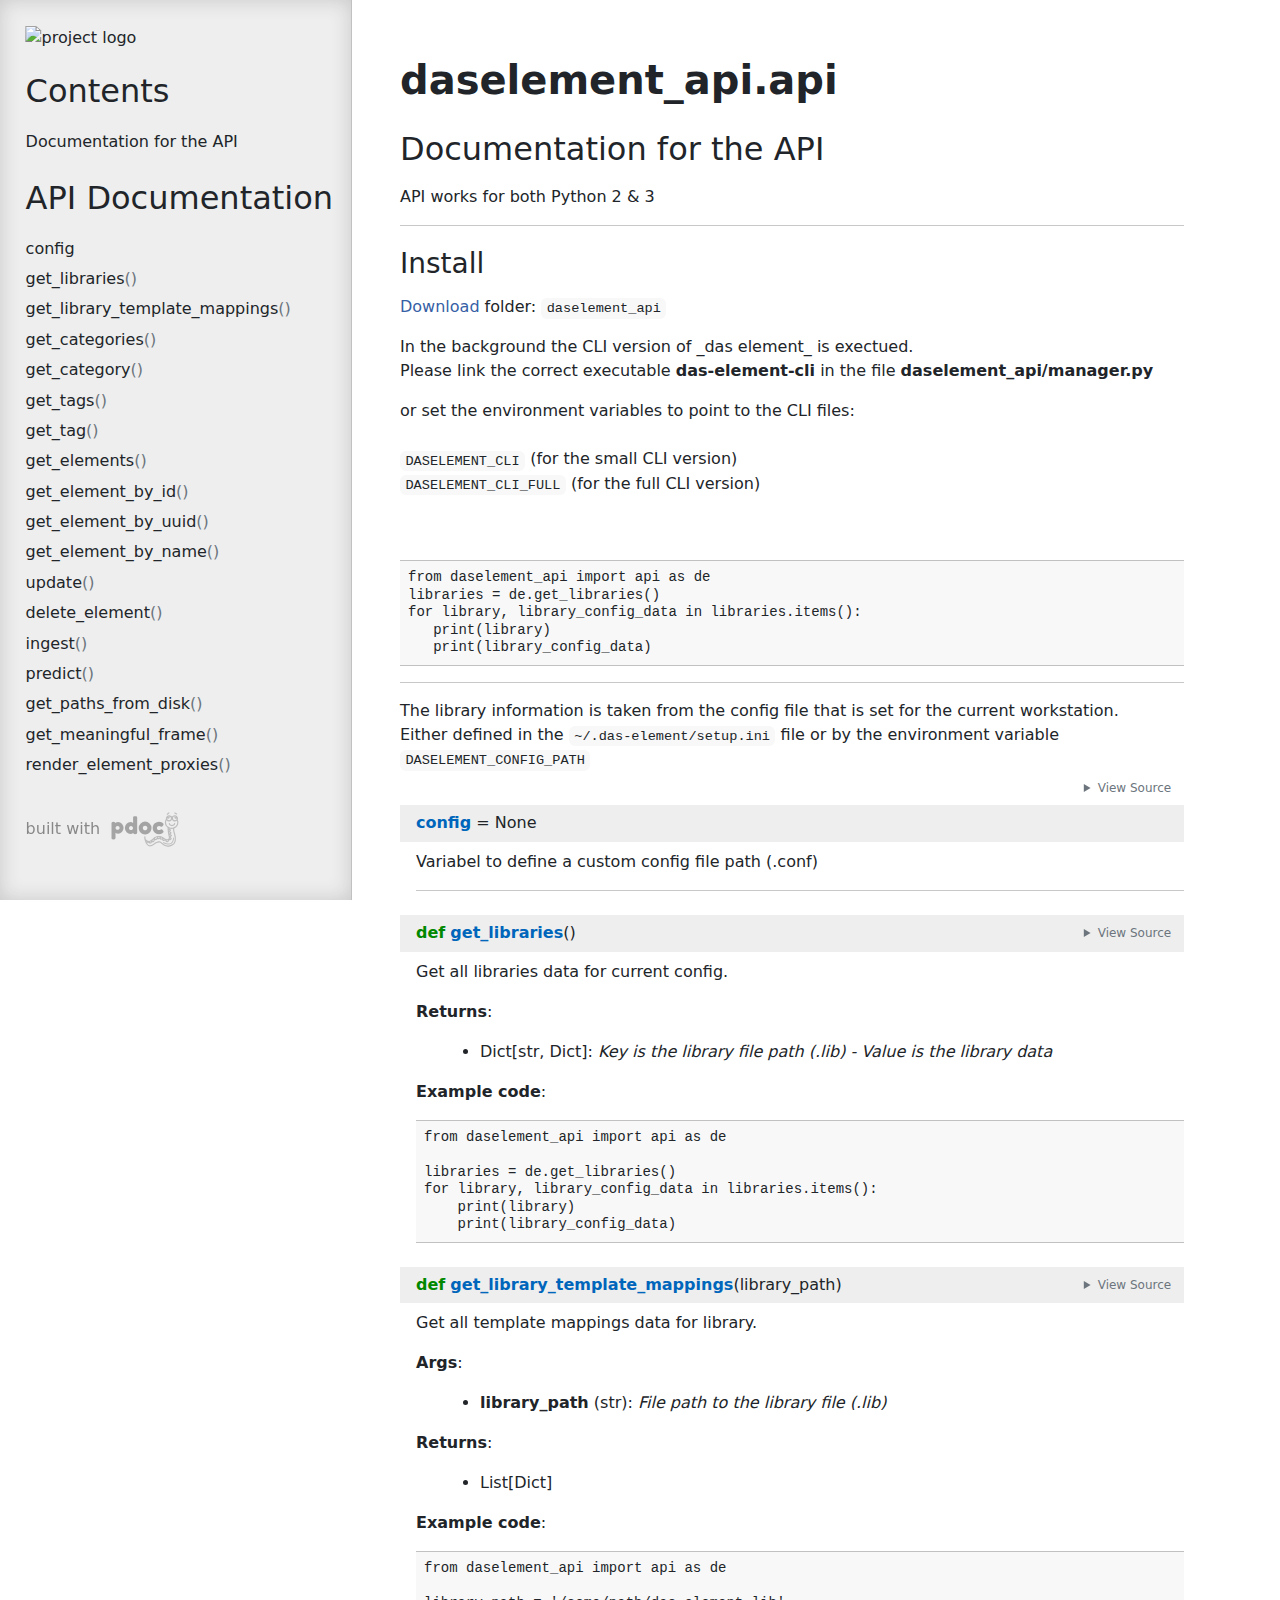
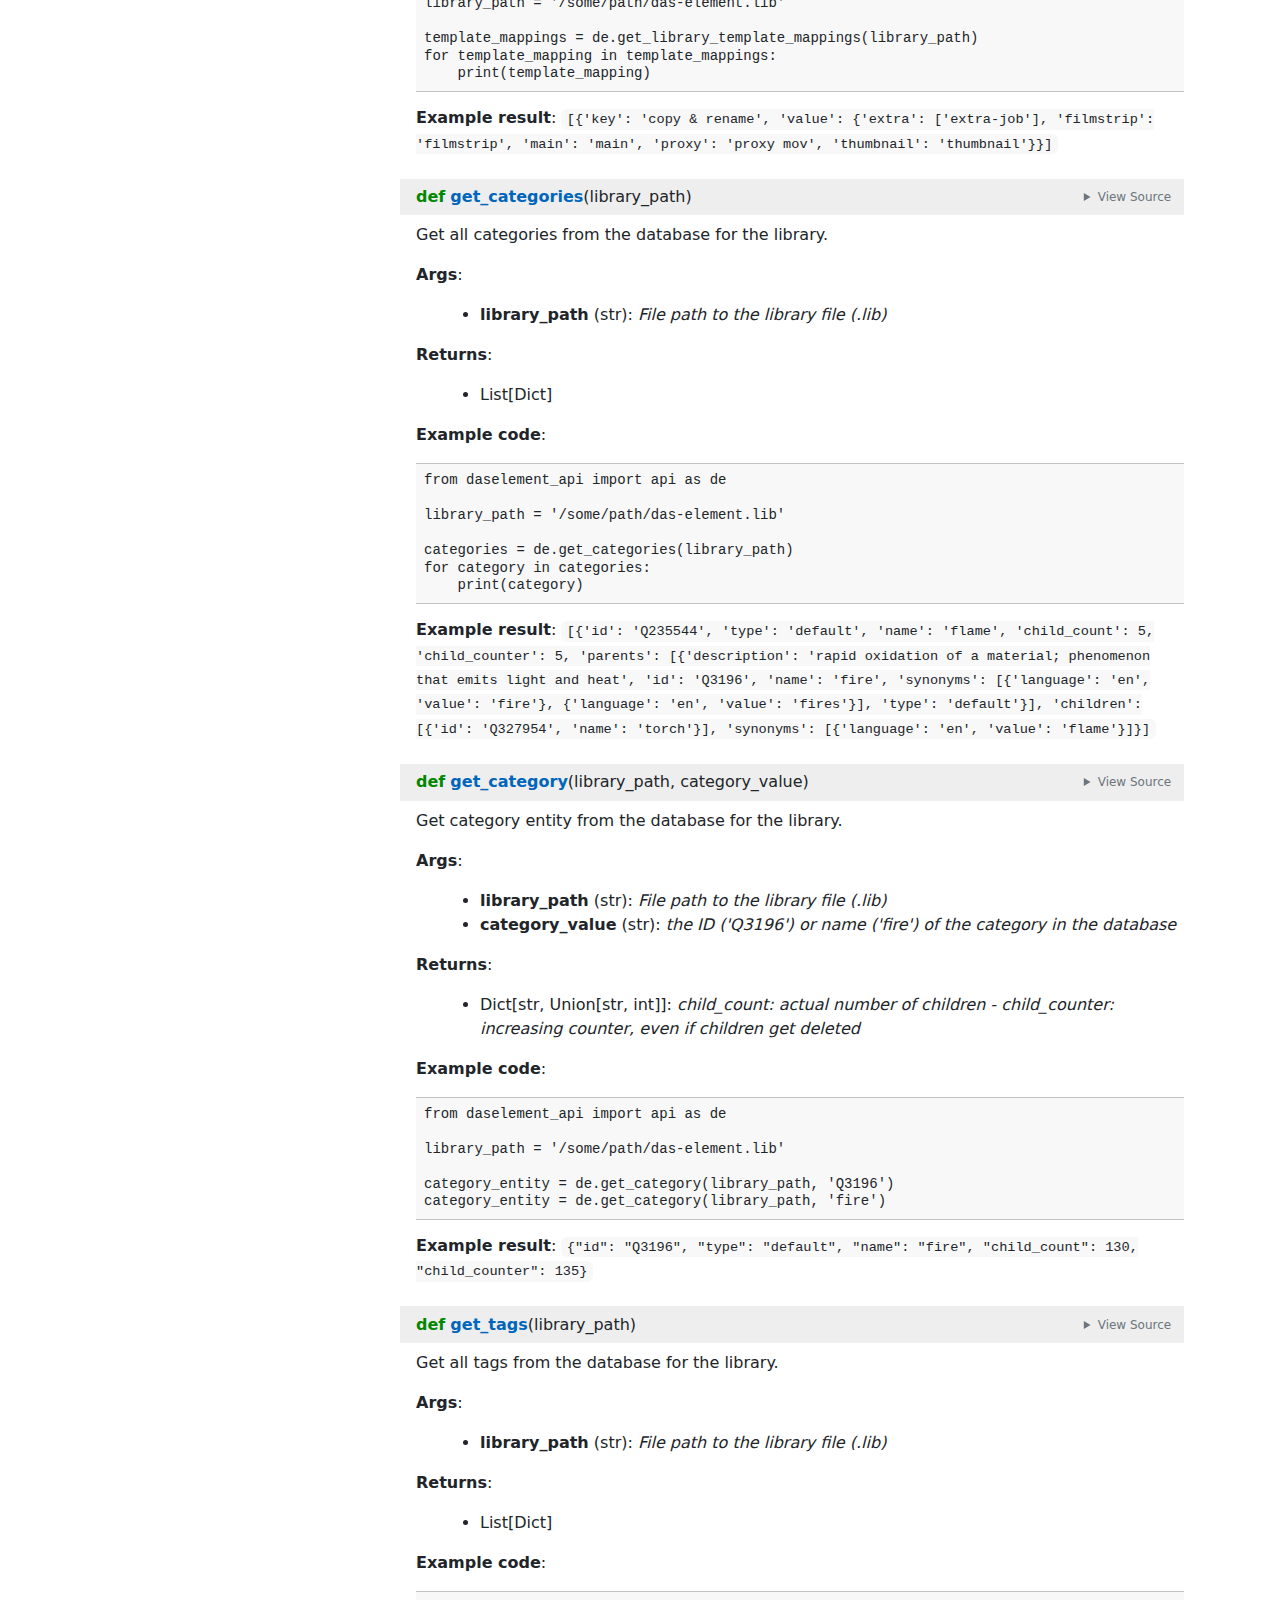
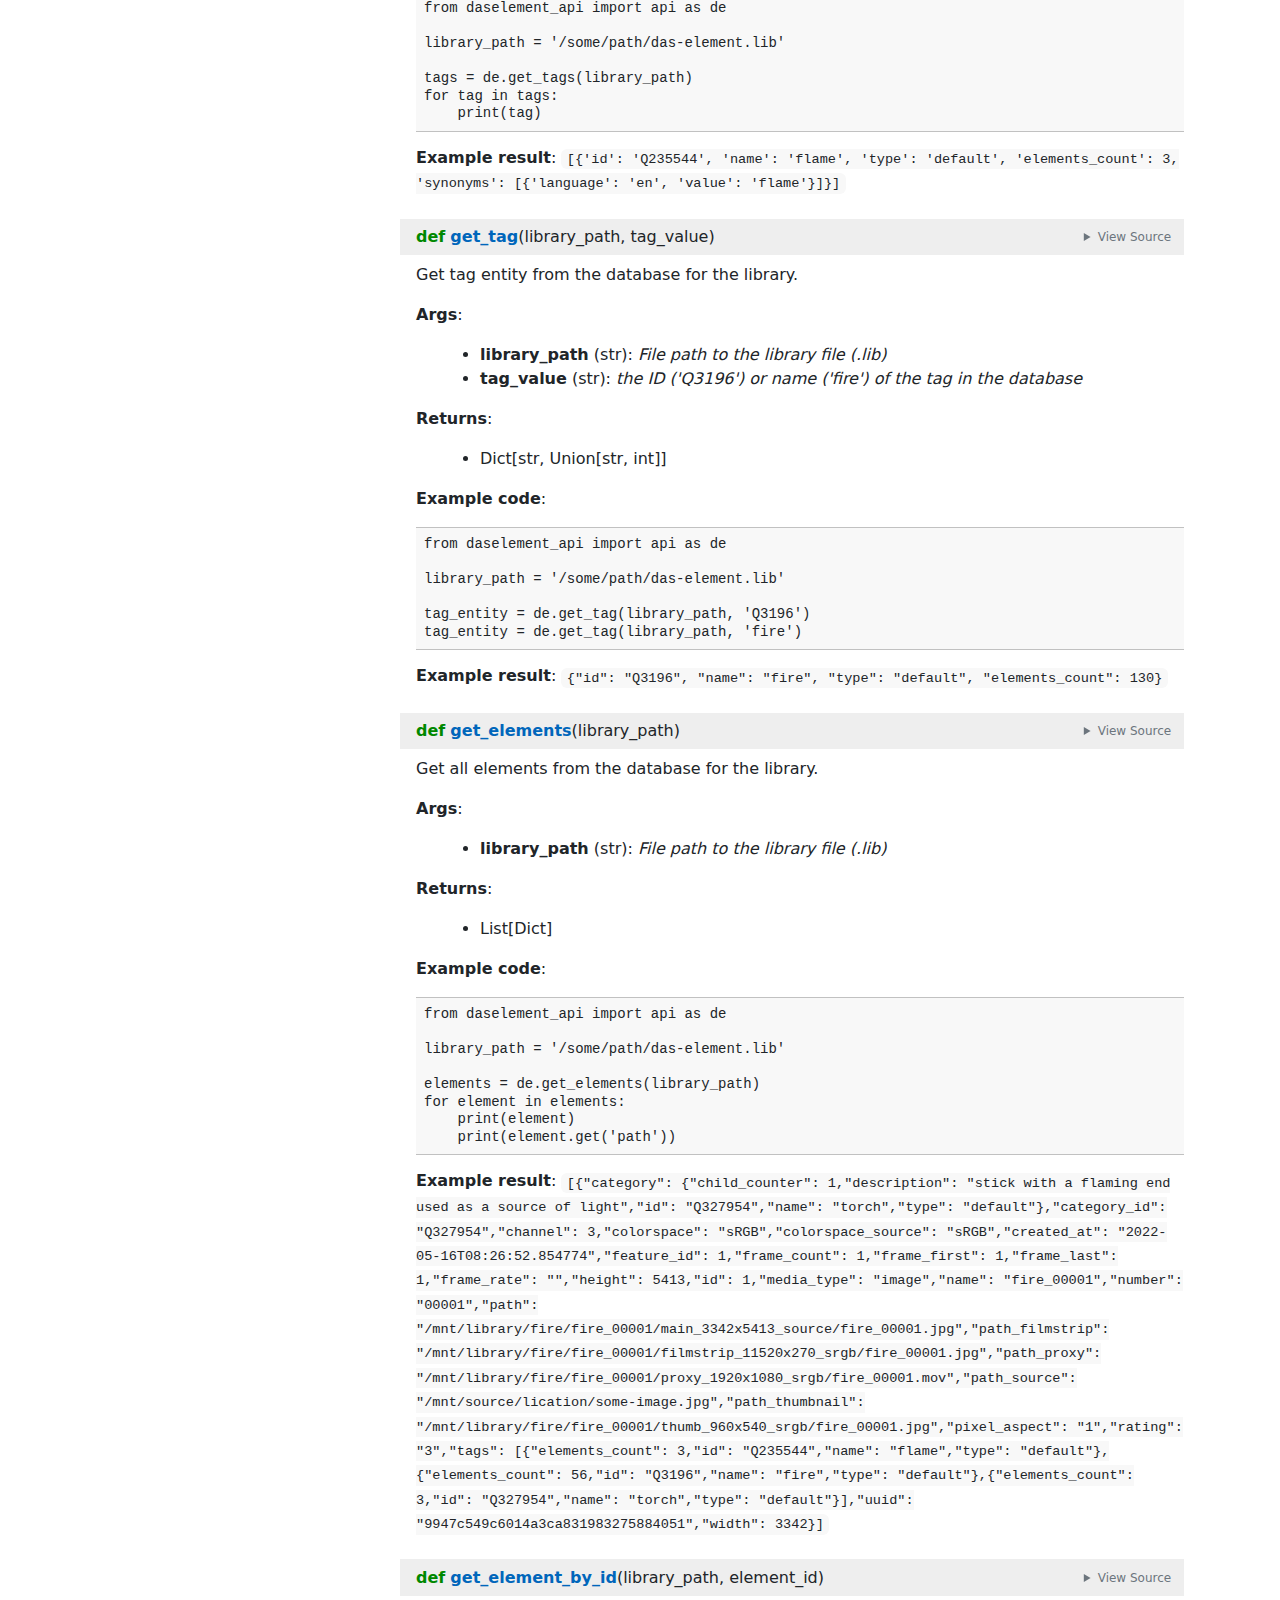
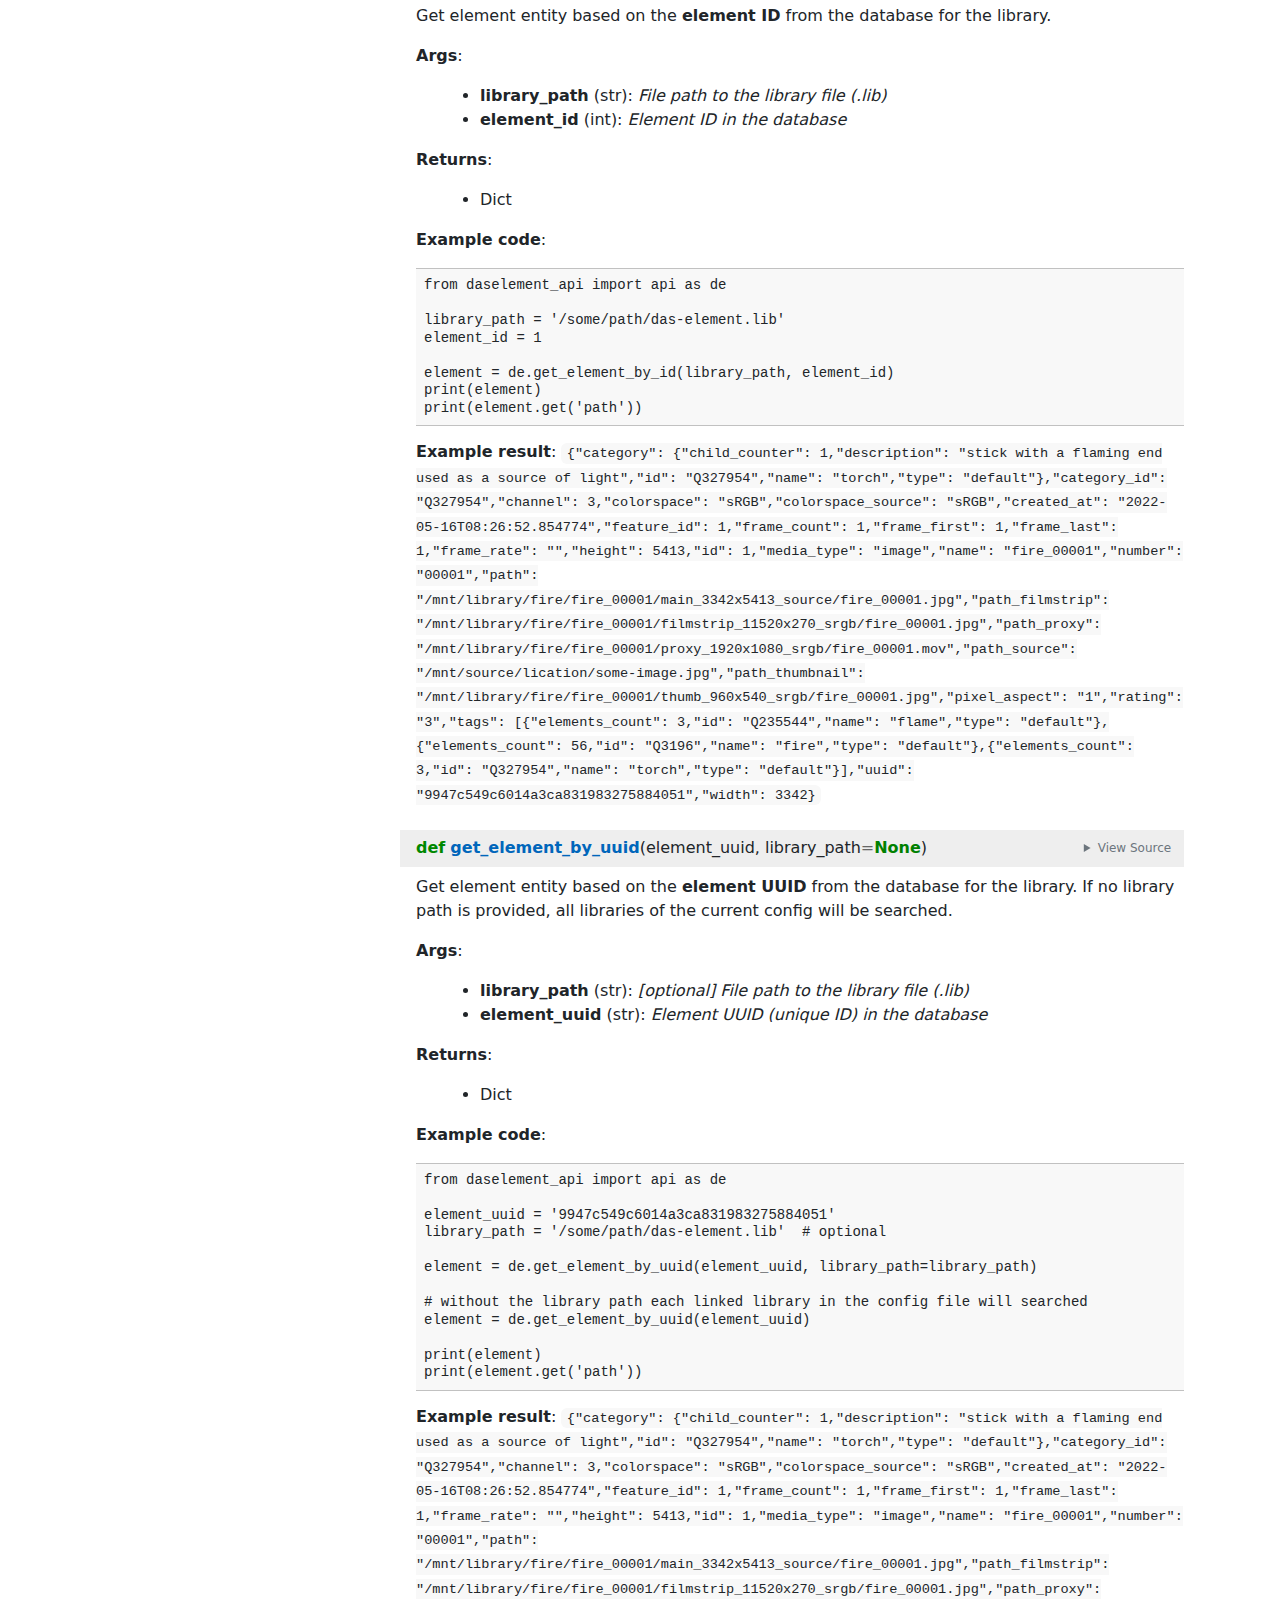
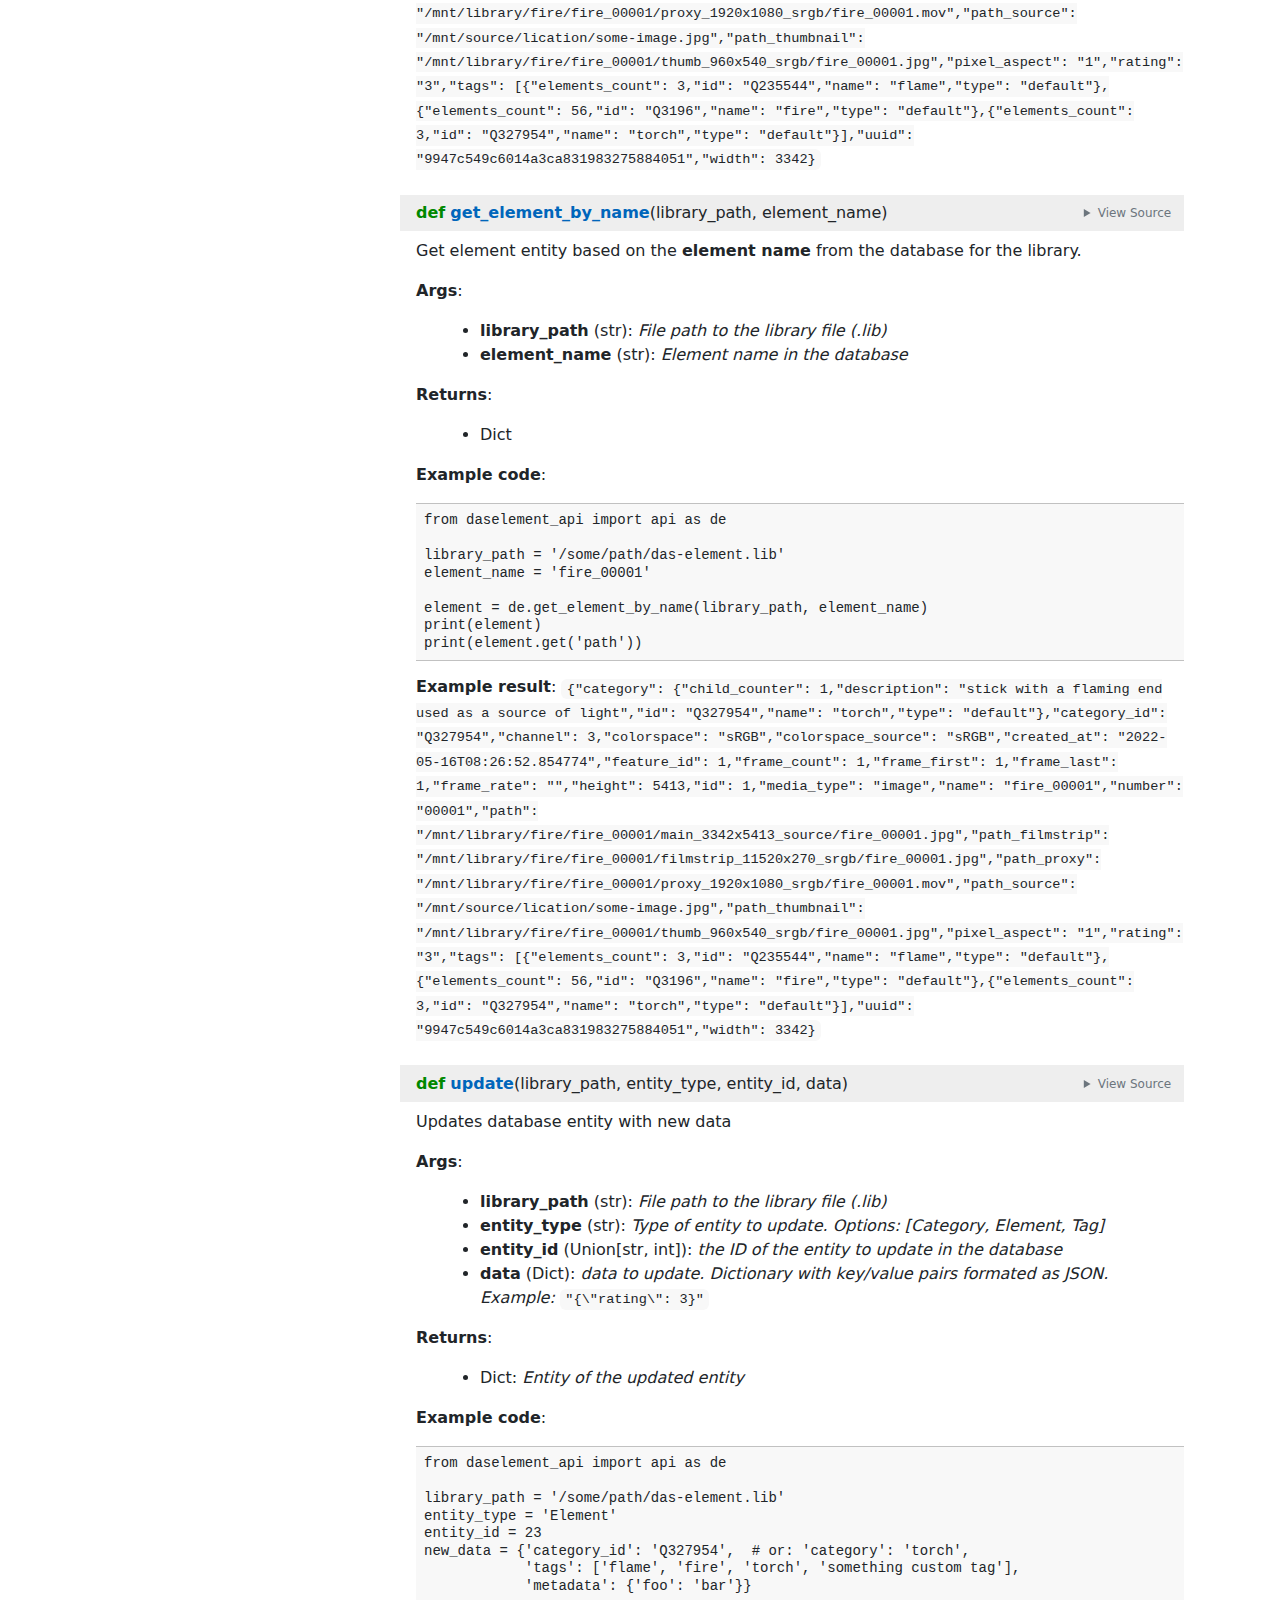
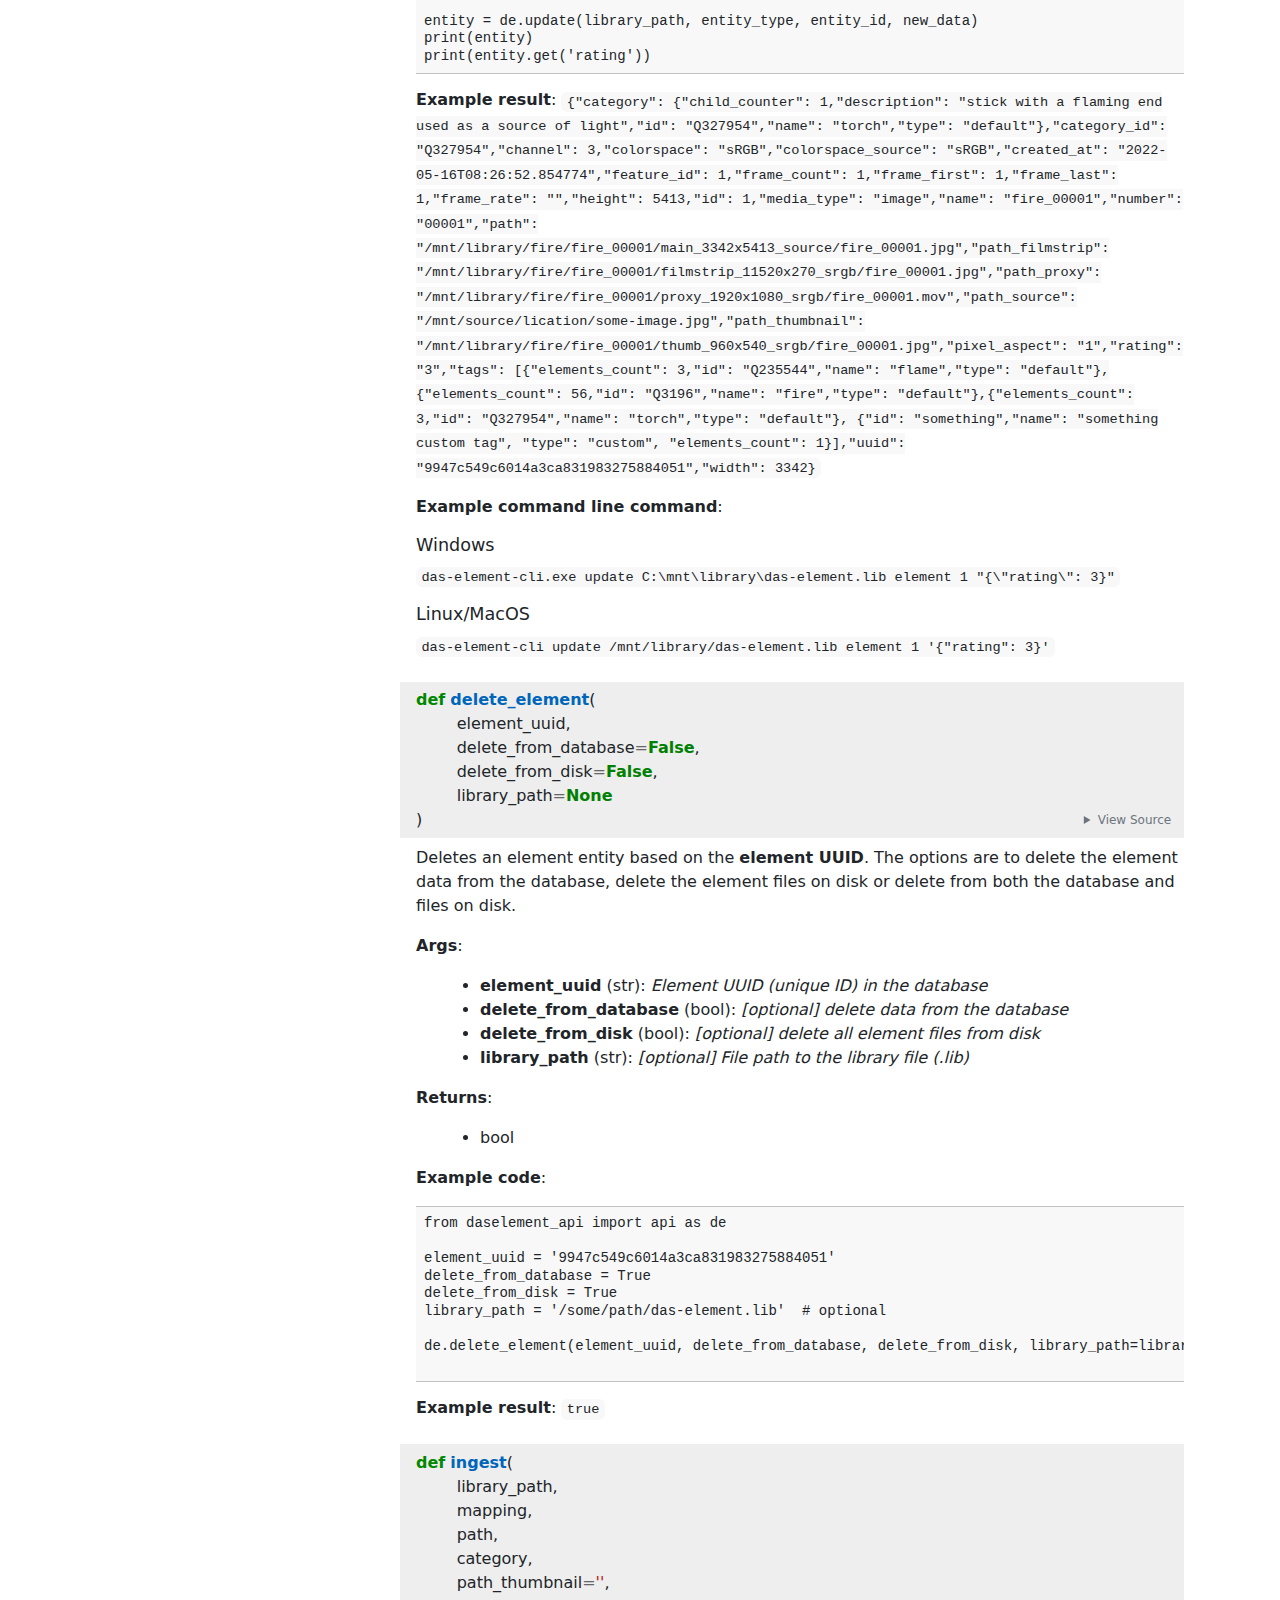
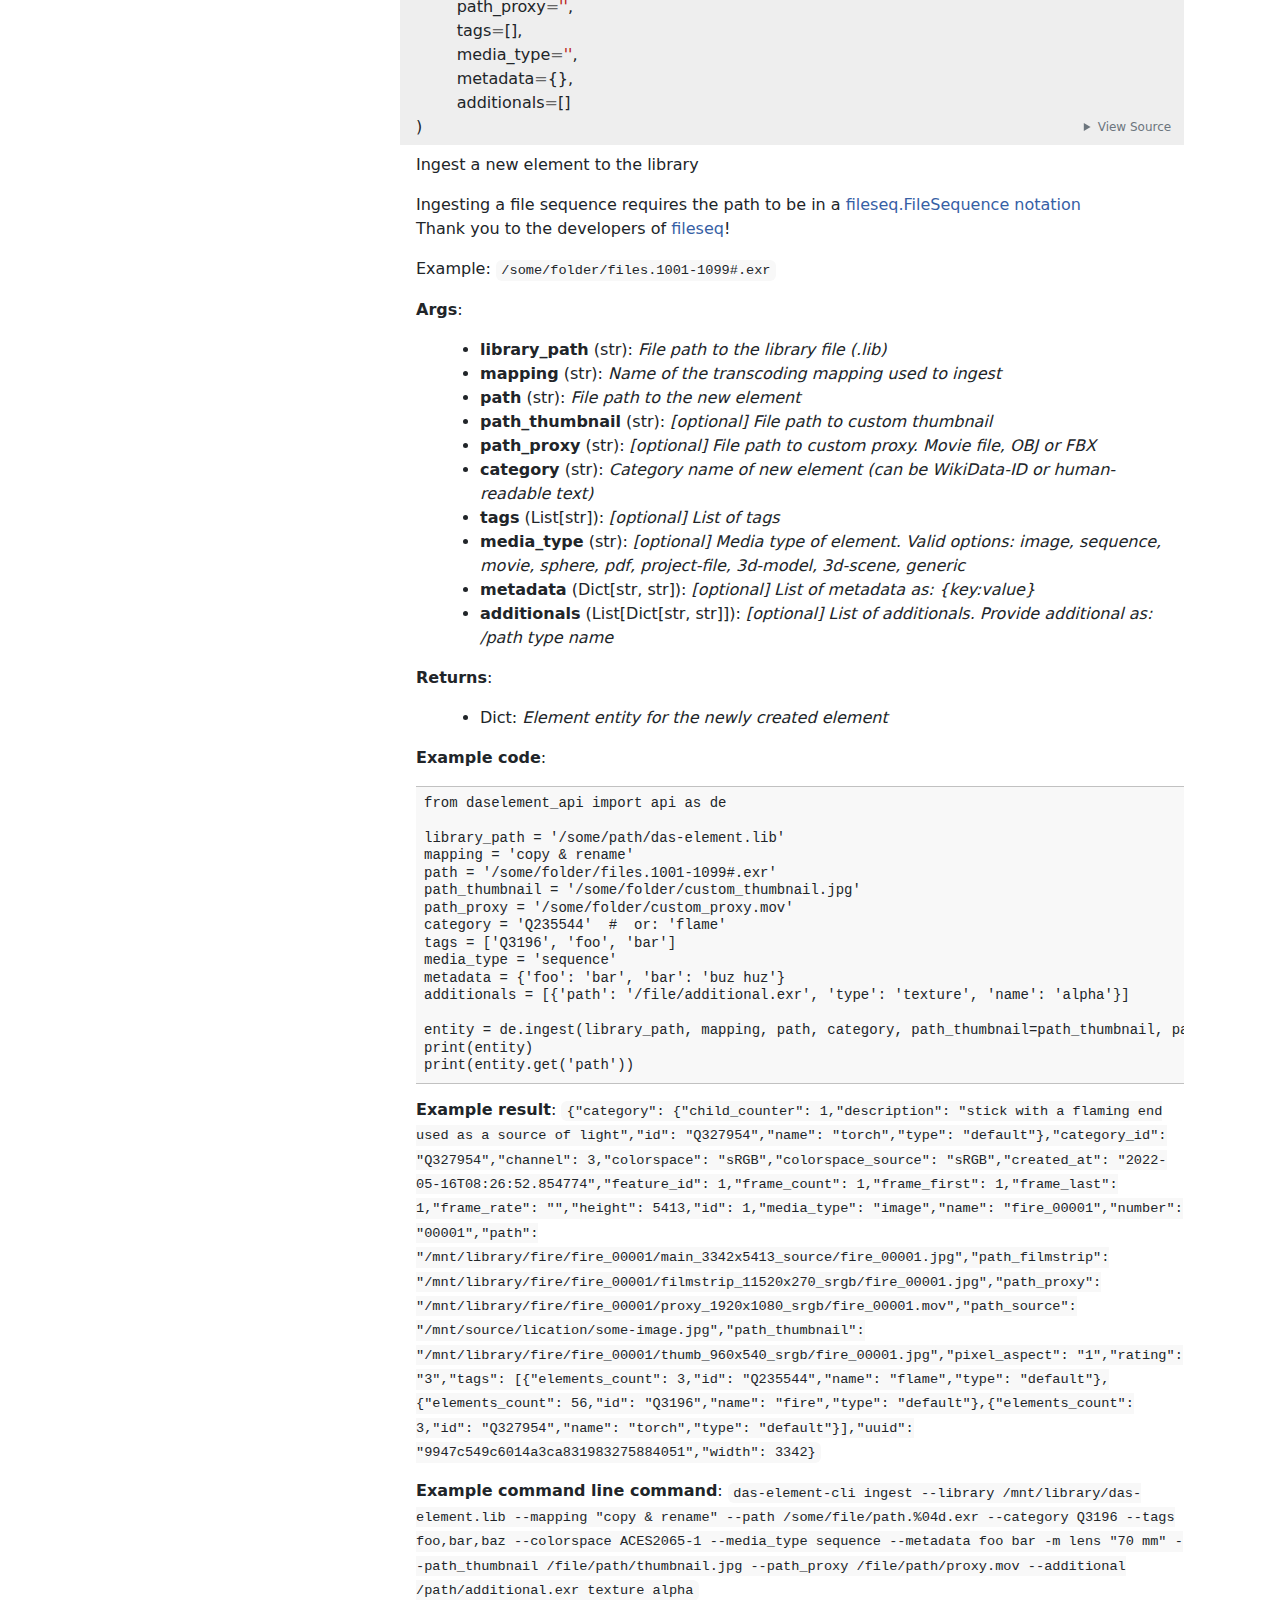
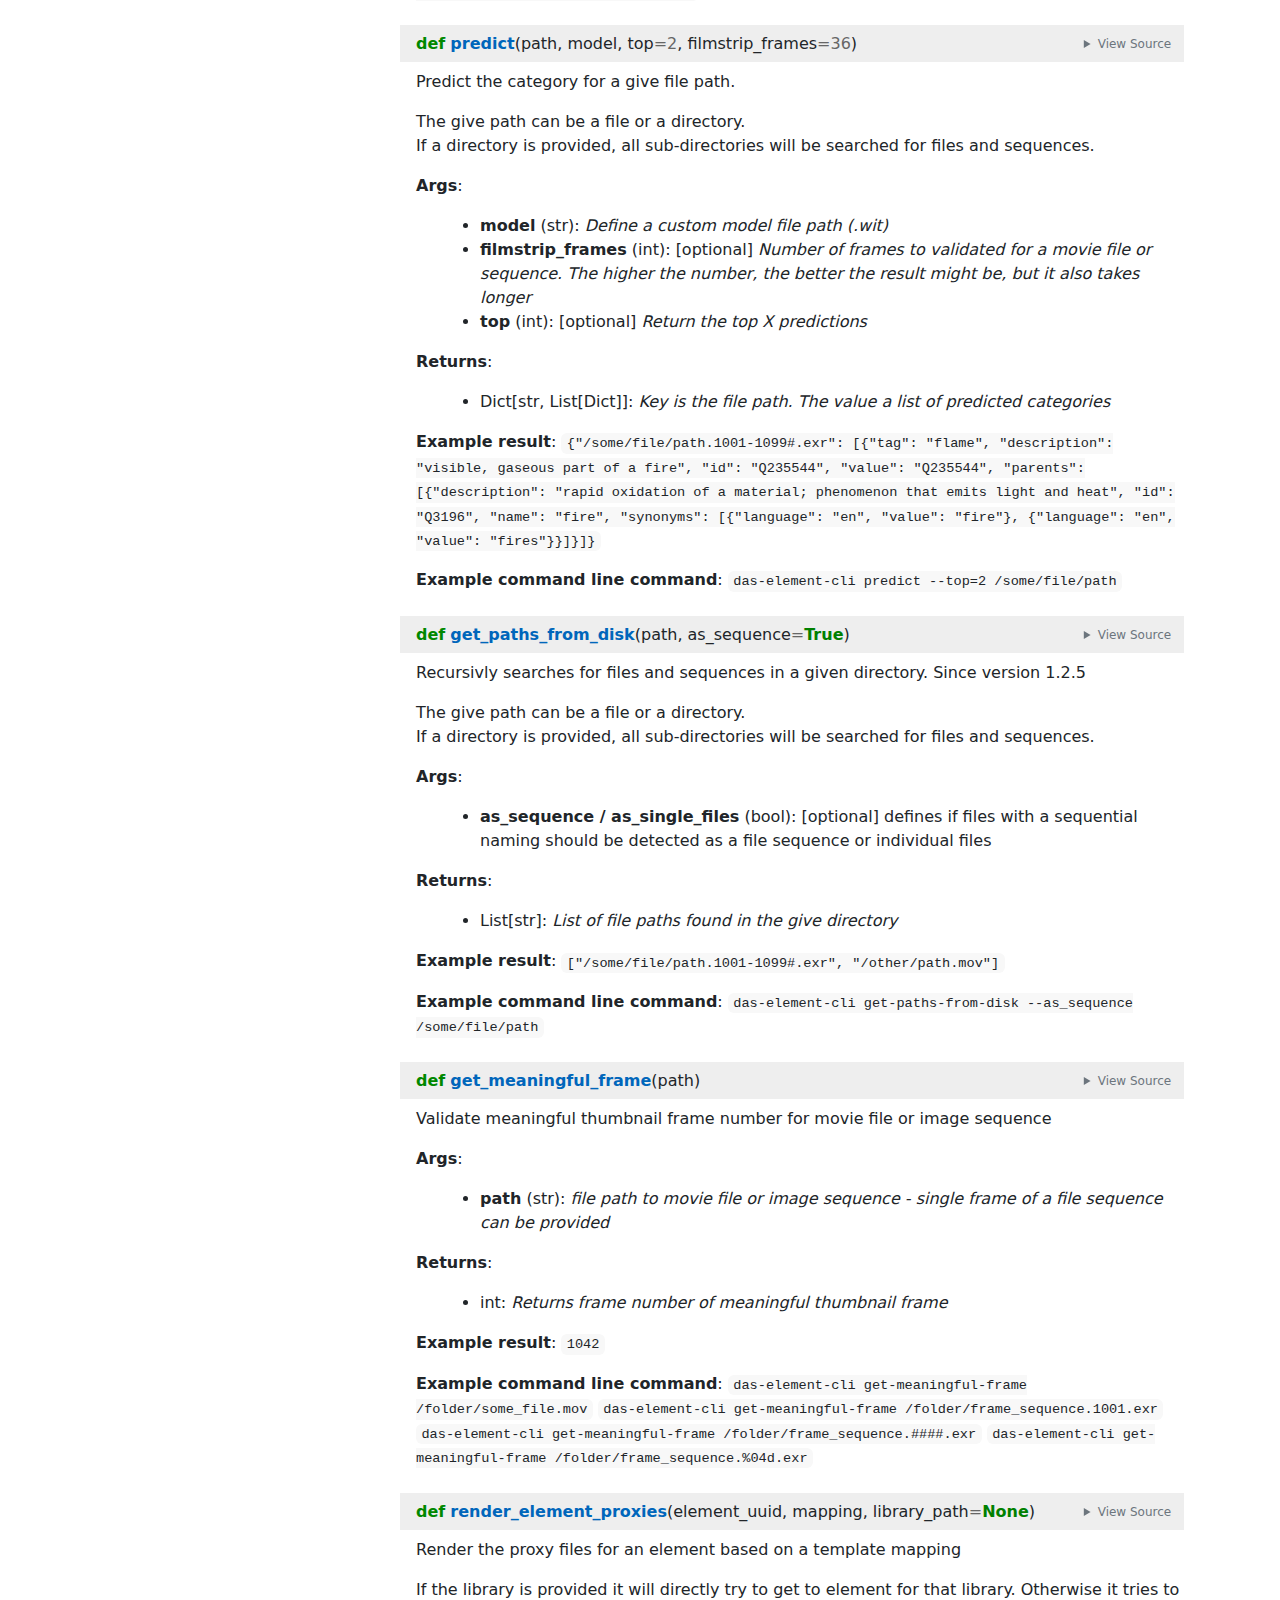
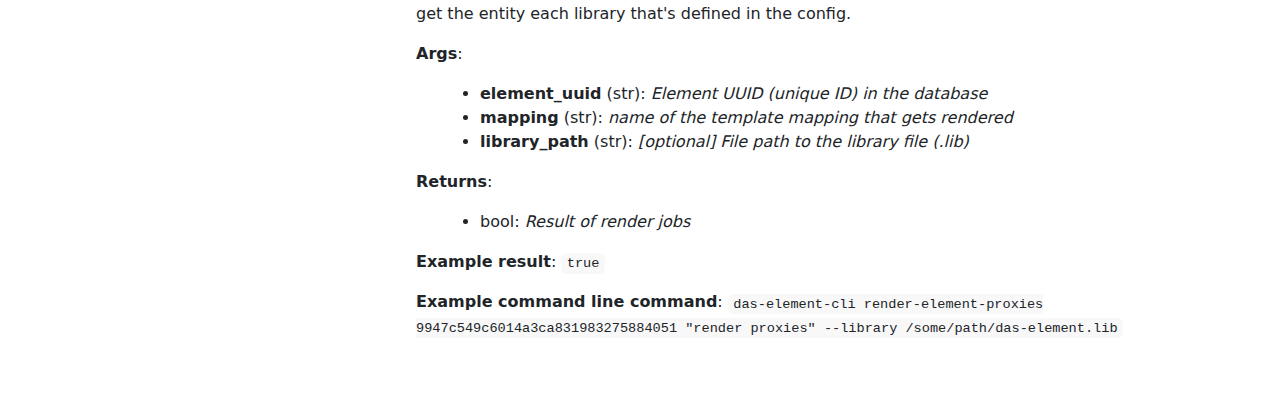
==== commit 2e1974d3: "typo fix" ====
--- a/docs/daselement_api/api.html
+++ b/docs/daselement_api/api.html
@@ -630,7 +630,7 @@
 </span><span id="L-493"><a href="#L-493"><span class="linenos">493</span></a><span class="sd">    &gt; - **category** (str): *Category name of new element (can be WikiData-ID or human-readable text)*</span>
 </span><span id="L-494"><a href="#L-494"><span class="linenos">494</span></a><span class="sd">    &gt; - **tags** (List[str]): *[optional] List of tags*</span>
 </span><span id="L-495"><a href="#L-495"><span class="linenos">495</span></a><span class="sd">    &gt; - **media_type** (str): *[optional] Media type of element. Valid options: image, sequence, movie, sphere, pdf, project-file, 3d-model, 3d-scene, generic*</span>
-</span><span id="L-496"><a href="#L-496"><span class="linenos">496</span></a><span class="sd">    &gt; - **metadata** (Dict[str, str]): *[optional] List of metadata as key:value*</span>
+</span><span id="L-496"><a href="#L-496"><span class="linenos">496</span></a><span class="sd">    &gt; - **metadata** (Dict[str, str]): *[optional] List of metadata as: {key:value}*</span>
 </span><span id="L-497"><a href="#L-497"><span class="linenos">497</span></a><span class="sd">    &gt; - **additionals** (List[Dict[str, str]]): *[optional] List of additionals. Provide additional as: /path type name*</span>
 </span><span id="L-498"><a href="#L-498"><span class="linenos">498</span></a>
 </span><span id="L-499"><a href="#L-499"><span class="linenos">499</span></a><span class="sd">    **Returns**:</span>
@@ -1882,7 +1882,7 @@
 </span><span id="ingest-494"><a href="#ingest-494"><span class="linenos">494</span></a><span class="sd">    &gt; - **category** (str): *Category name of new element (can be WikiData-ID or human-readable text)*</span>
 </span><span id="ingest-495"><a href="#ingest-495"><span class="linenos">495</span></a><span class="sd">    &gt; - **tags** (List[str]): *[optional] List of tags*</span>
 </span><span id="ingest-496"><a href="#ingest-496"><span class="linenos">496</span></a><span class="sd">    &gt; - **media_type** (str): *[optional] Media type of element. Valid options: image, sequence, movie, sphere, pdf, project-file, 3d-model, 3d-scene, generic*</span>
-</span><span id="ingest-497"><a href="#ingest-497"><span class="linenos">497</span></a><span class="sd">    &gt; - **metadata** (Dict[str, str]): *[optional] List of metadata as key:value*</span>
+</span><span id="ingest-497"><a href="#ingest-497"><span class="linenos">497</span></a><span class="sd">    &gt; - **metadata** (Dict[str, str]): *[optional] List of metadata as: {key:value}*</span>
 </span><span id="ingest-498"><a href="#ingest-498"><span class="linenos">498</span></a><span class="sd">    &gt; - **additionals** (List[Dict[str, str]]): *[optional] List of additionals. Provide additional as: /path type name*</span>
 </span><span id="ingest-499"><a href="#ingest-499"><span class="linenos">499</span></a>
 </span><span id="ingest-500"><a href="#ingest-500"><span class="linenos">500</span></a><span class="sd">    **Returns**:</span>
@@ -1962,7 +1962,7 @@
   <li><strong>category</strong> (str): <em>Category name of new element (can be WikiData-ID or human-readable text)</em></li>
   <li><strong>tags</strong> (List[str]): <em>[optional] List of tags</em></li>
   <li><strong>media_type</strong> (str): <em>[optional] Media type of element. Valid options: image, sequence, movie, sphere, pdf, project-file, 3d-model, 3d-scene, generic</em></li>
-  <li><strong>metadata</strong> (Dict[str, str]): <em>[optional] List of metadata as key:value</em></li>
+  <li><strong>metadata</strong> (Dict[str, str]): <em>[optional] List of metadata as: {key:value}</em></li>
   <li><strong>additionals</strong> (List[Dict[str, str]]): <em>[optional] List of additionals. Provide additional as: /path type name</em></li>
   </ul>
 </blockquote>
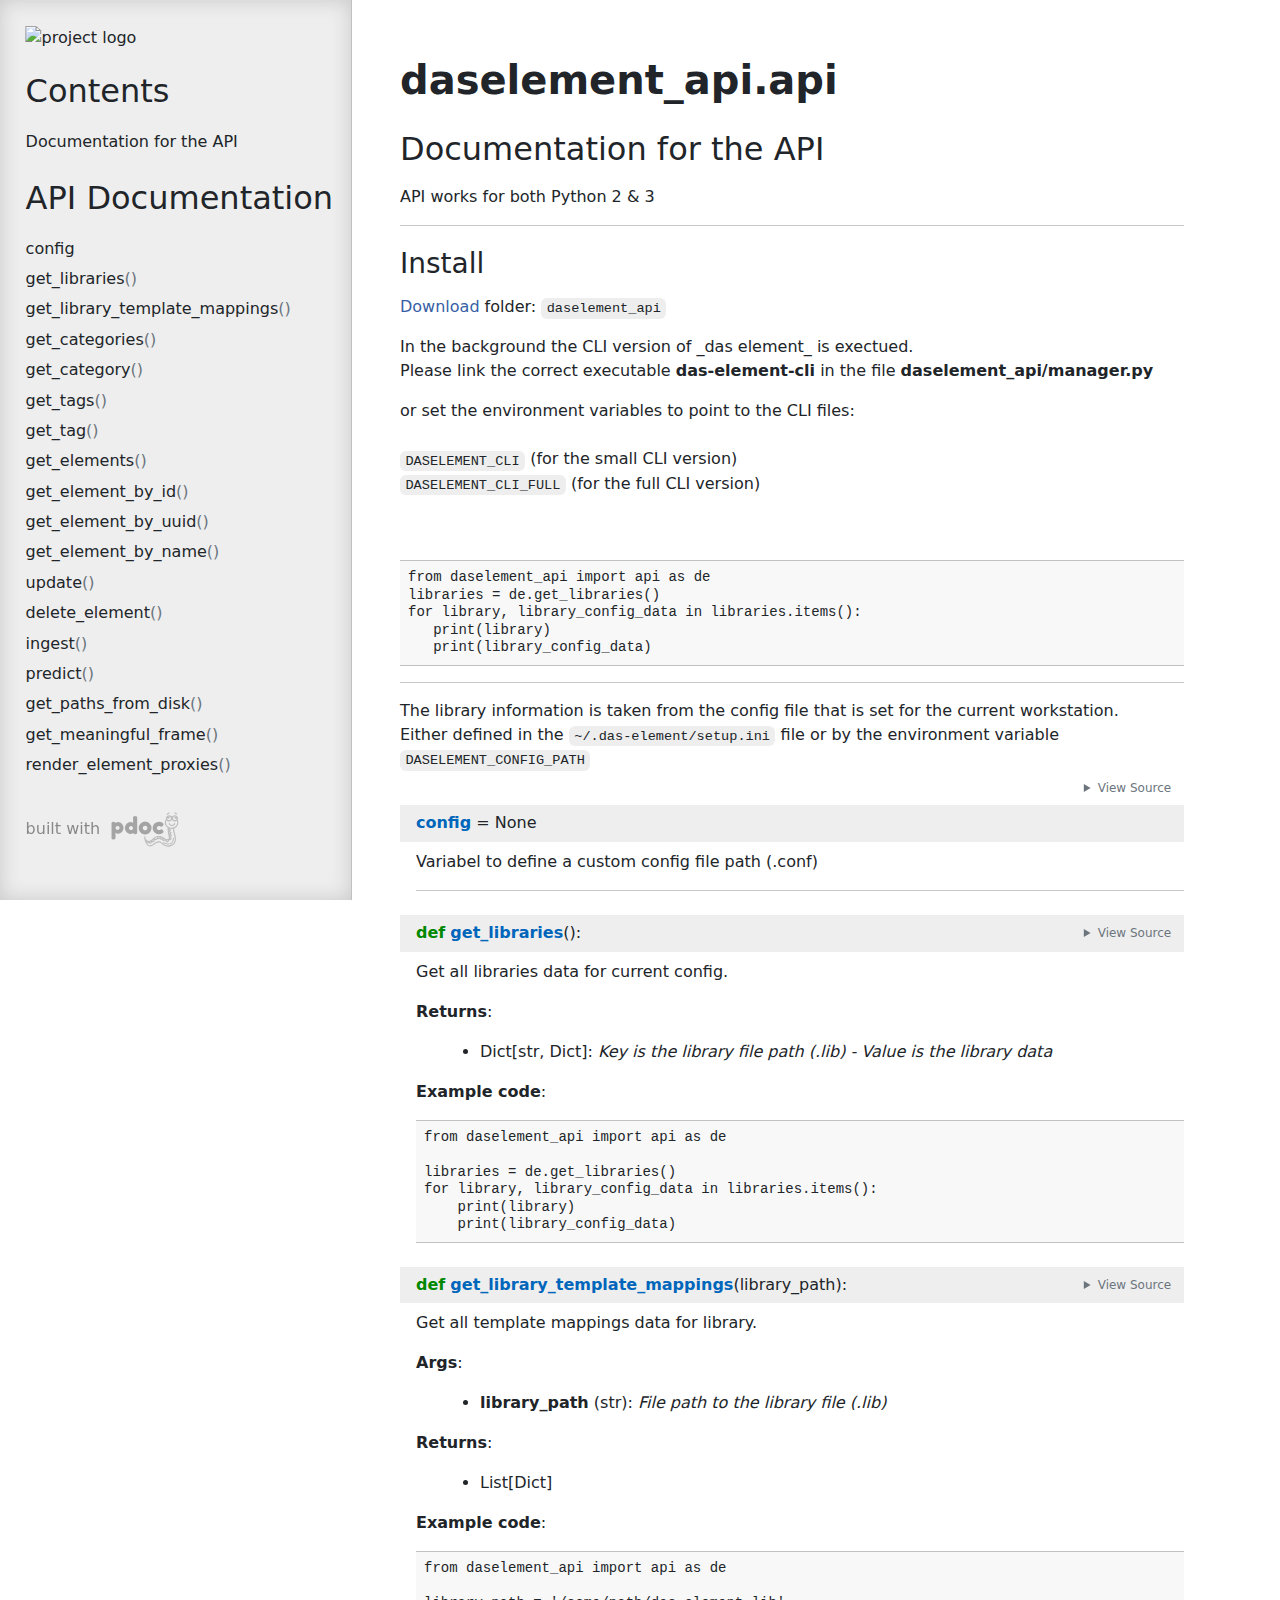
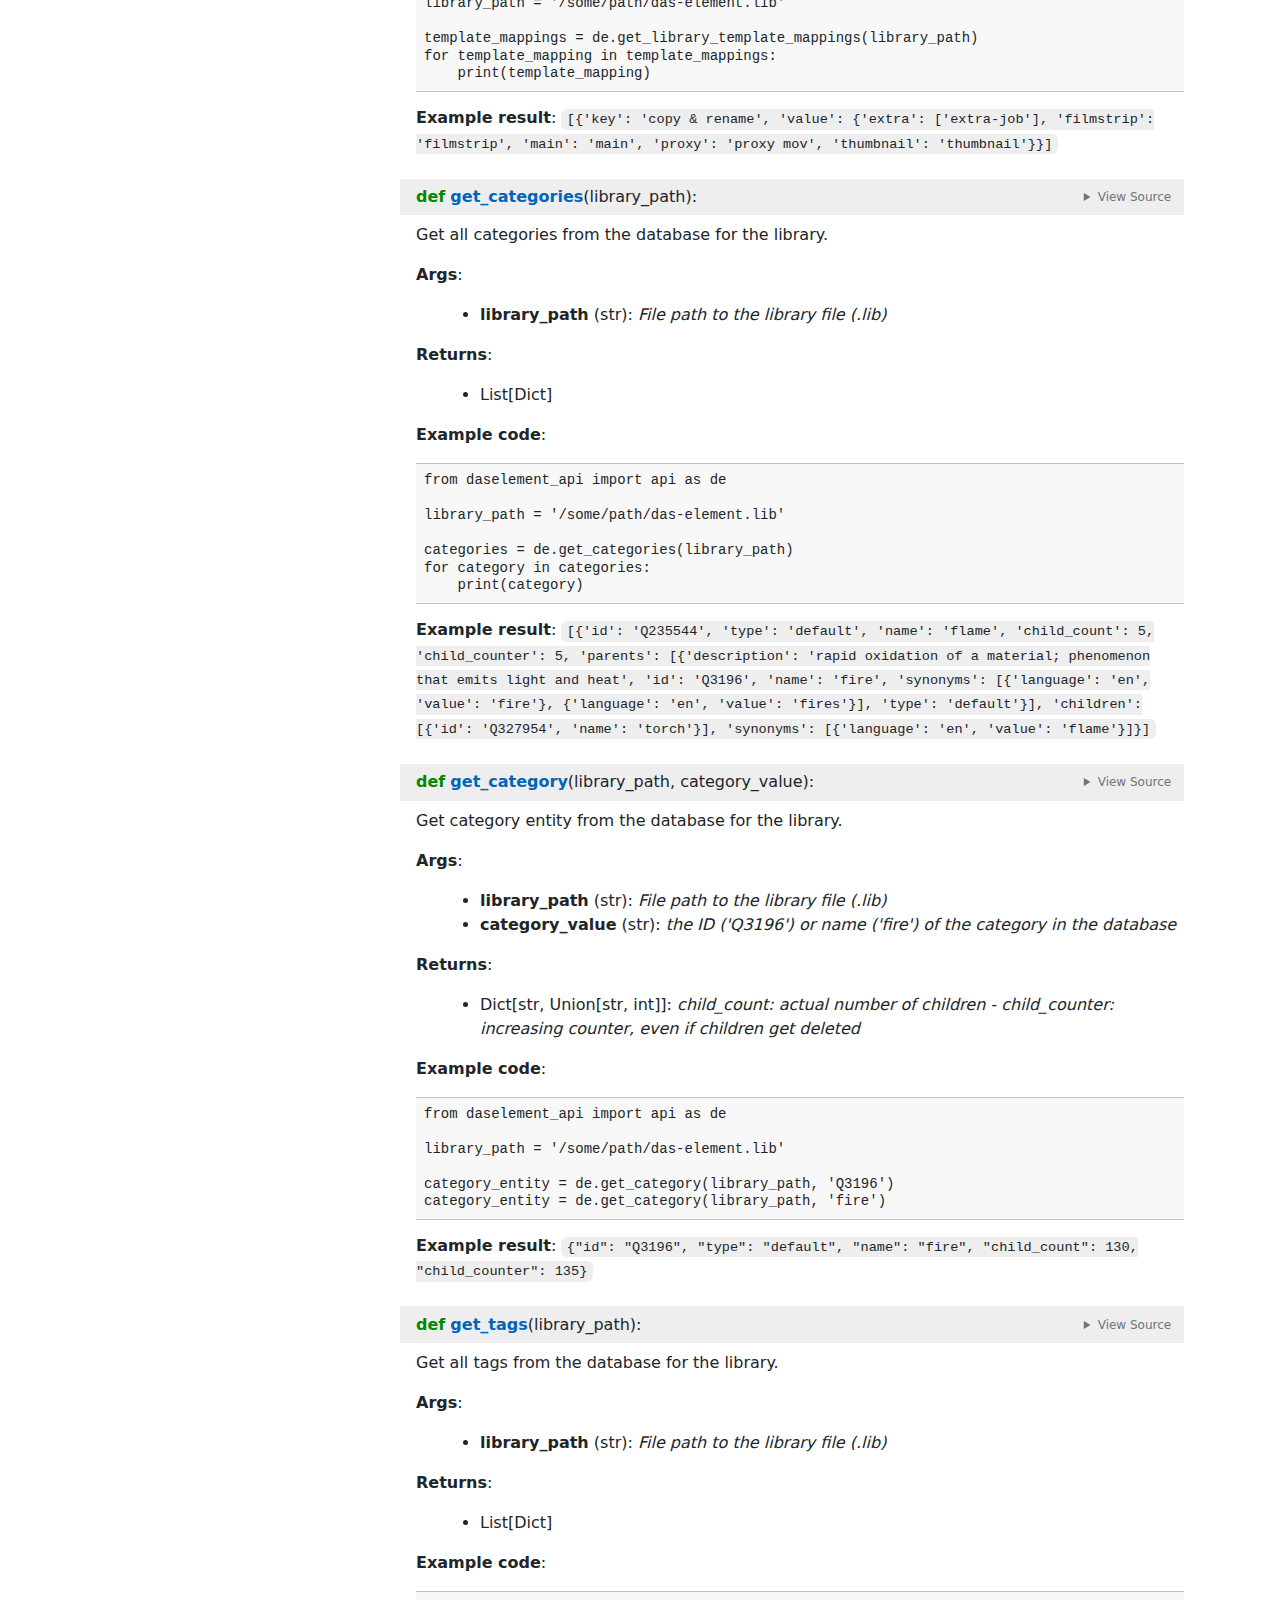
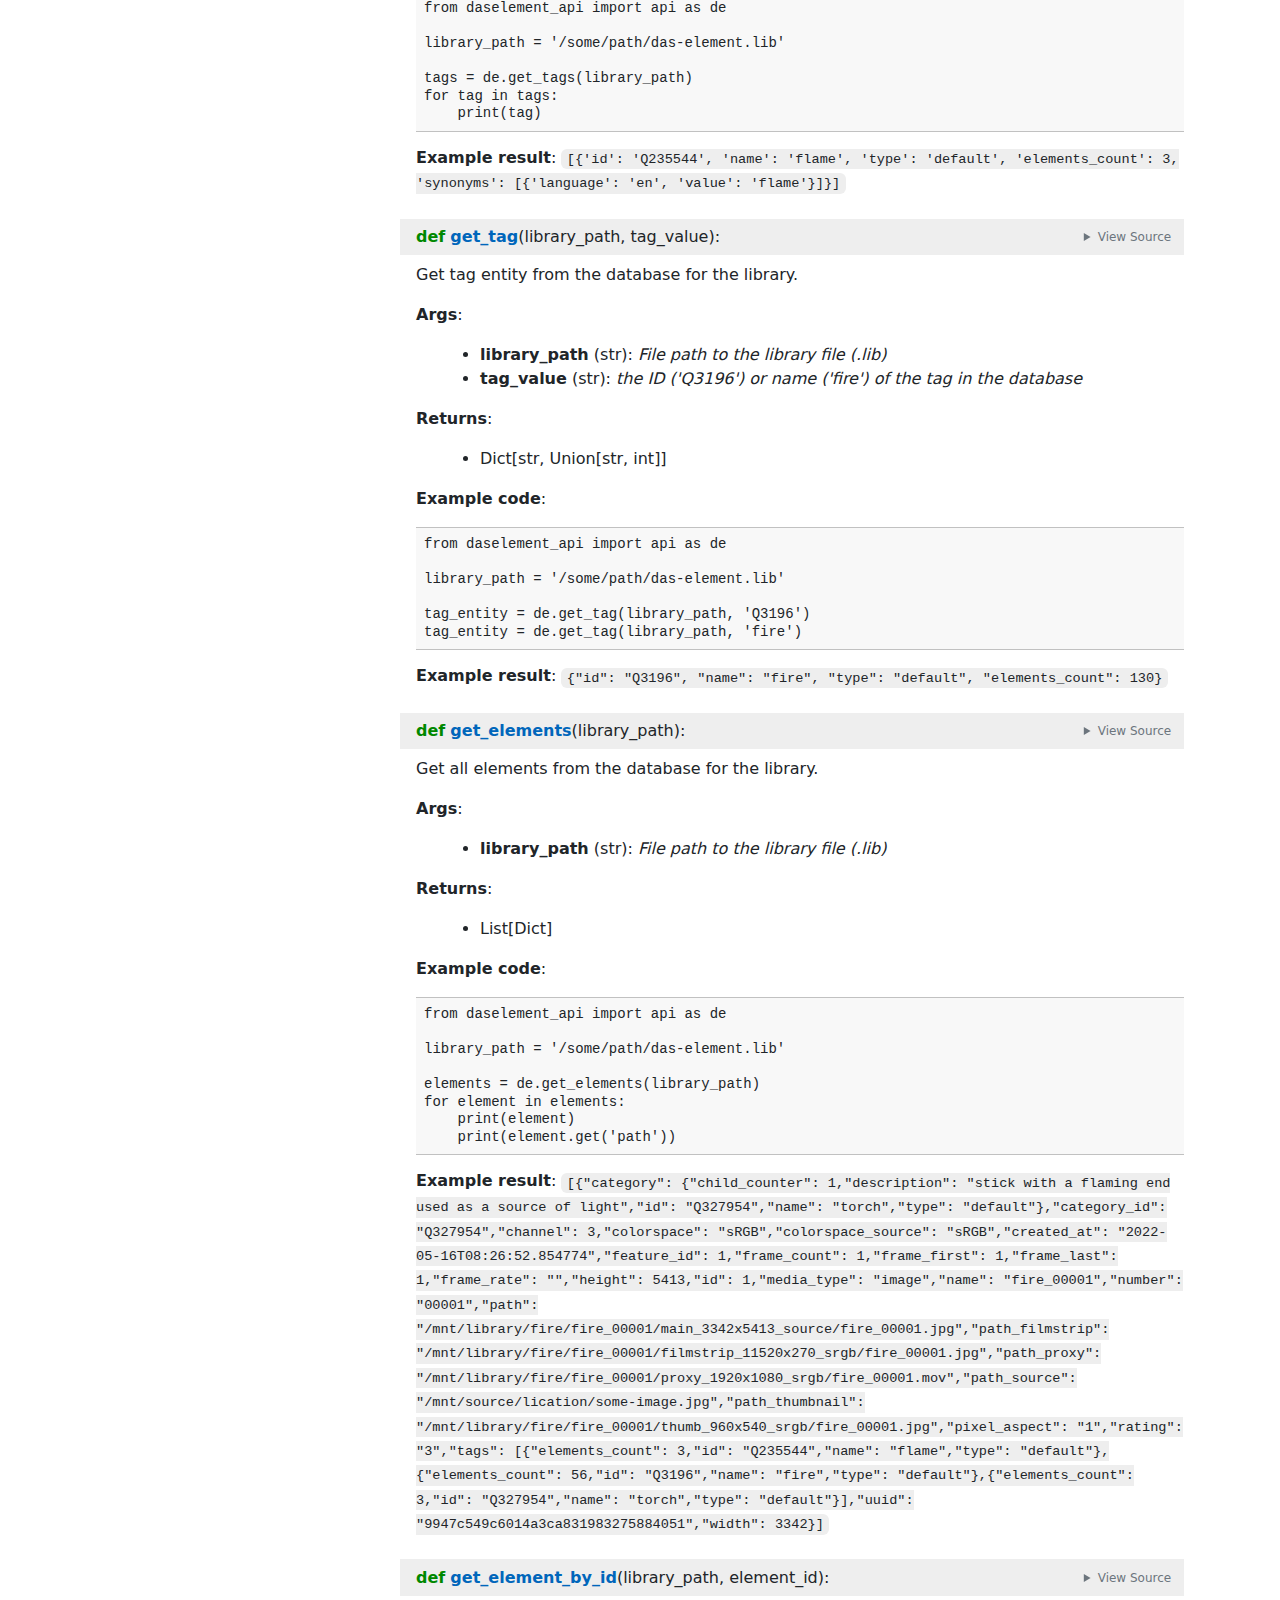
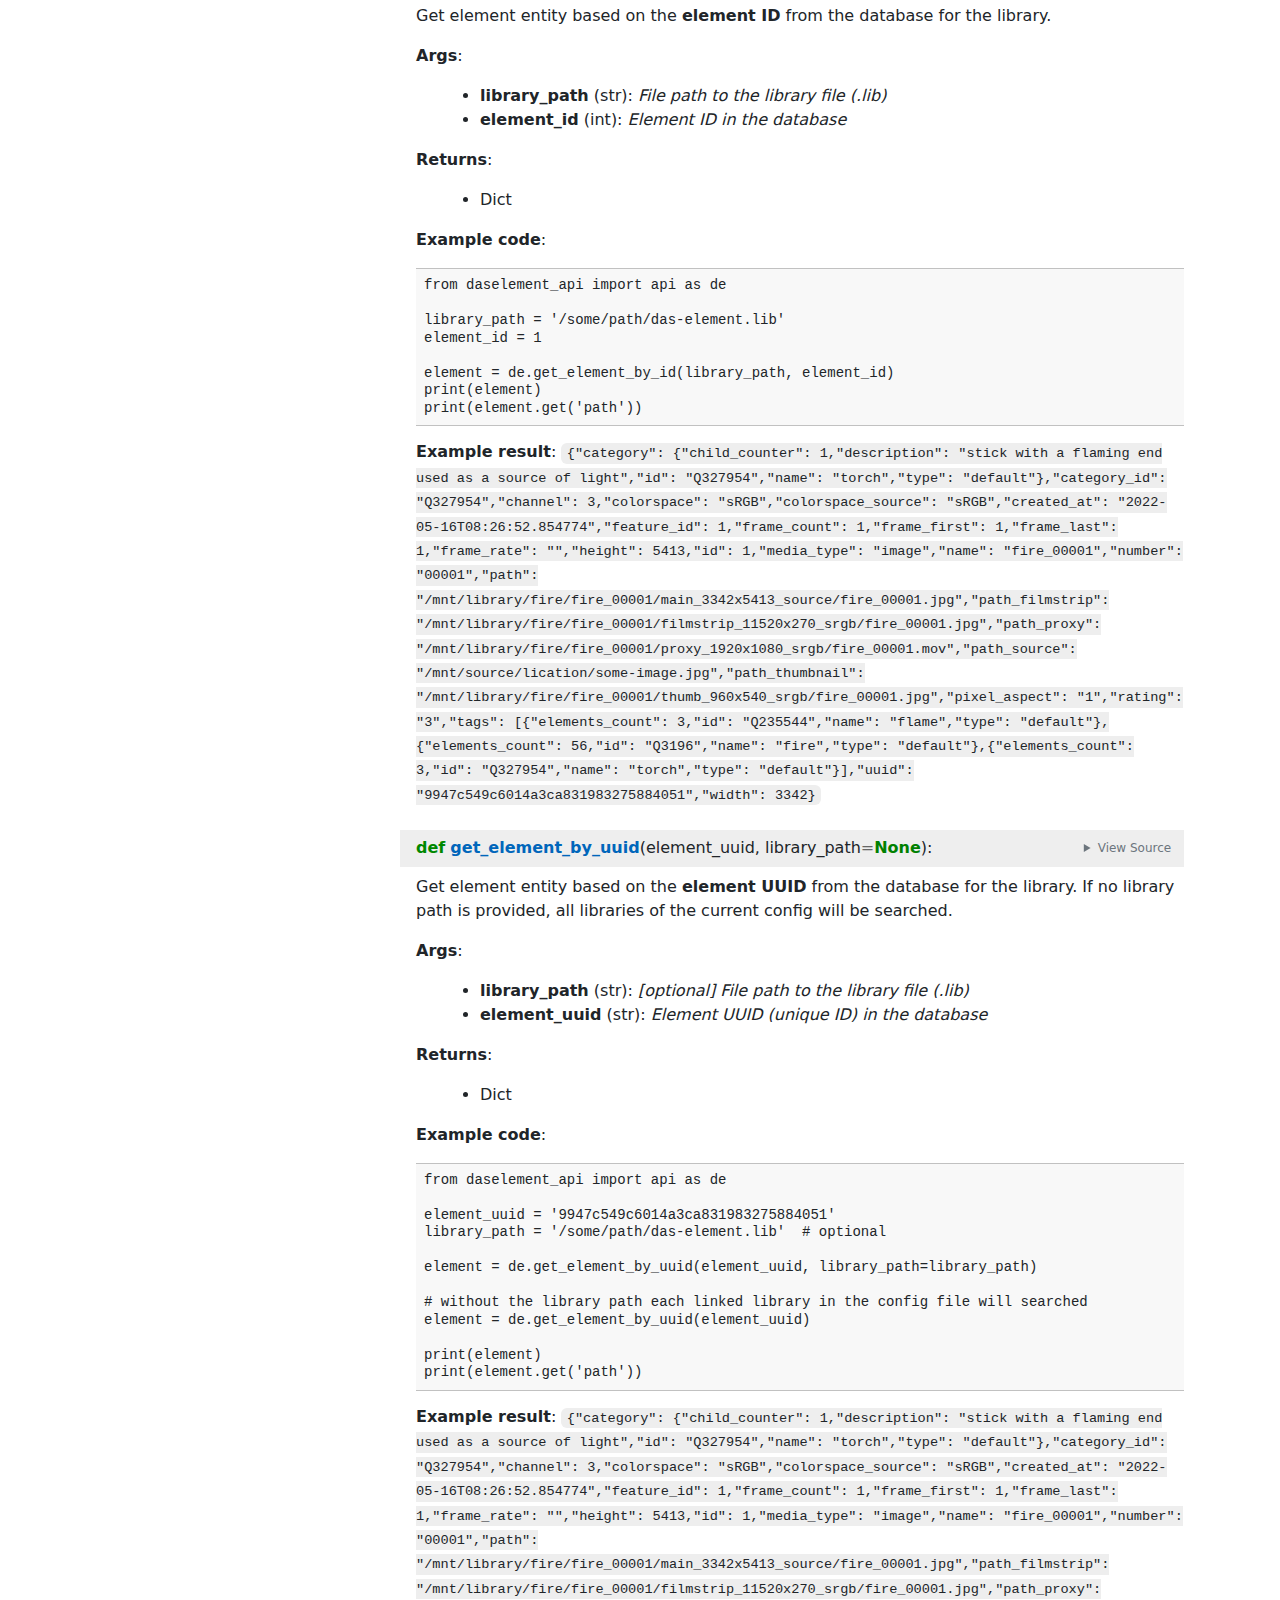
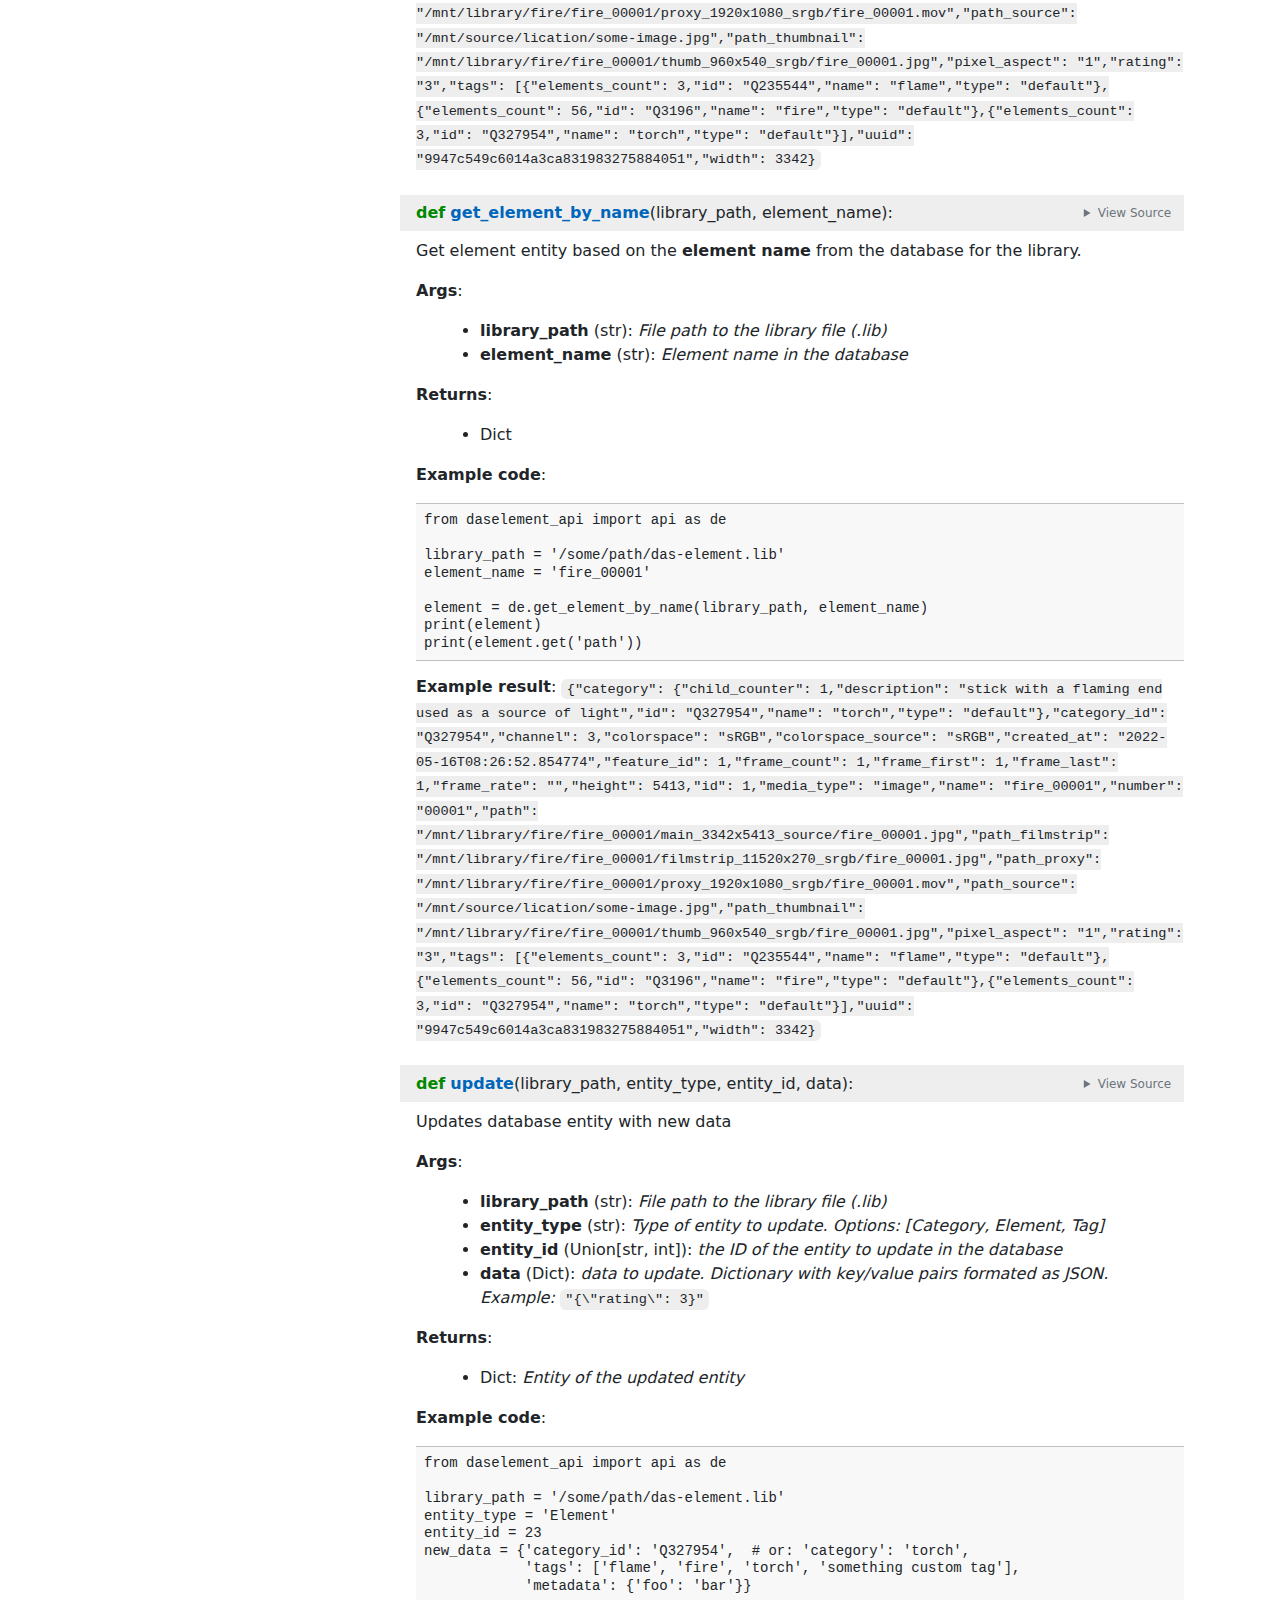
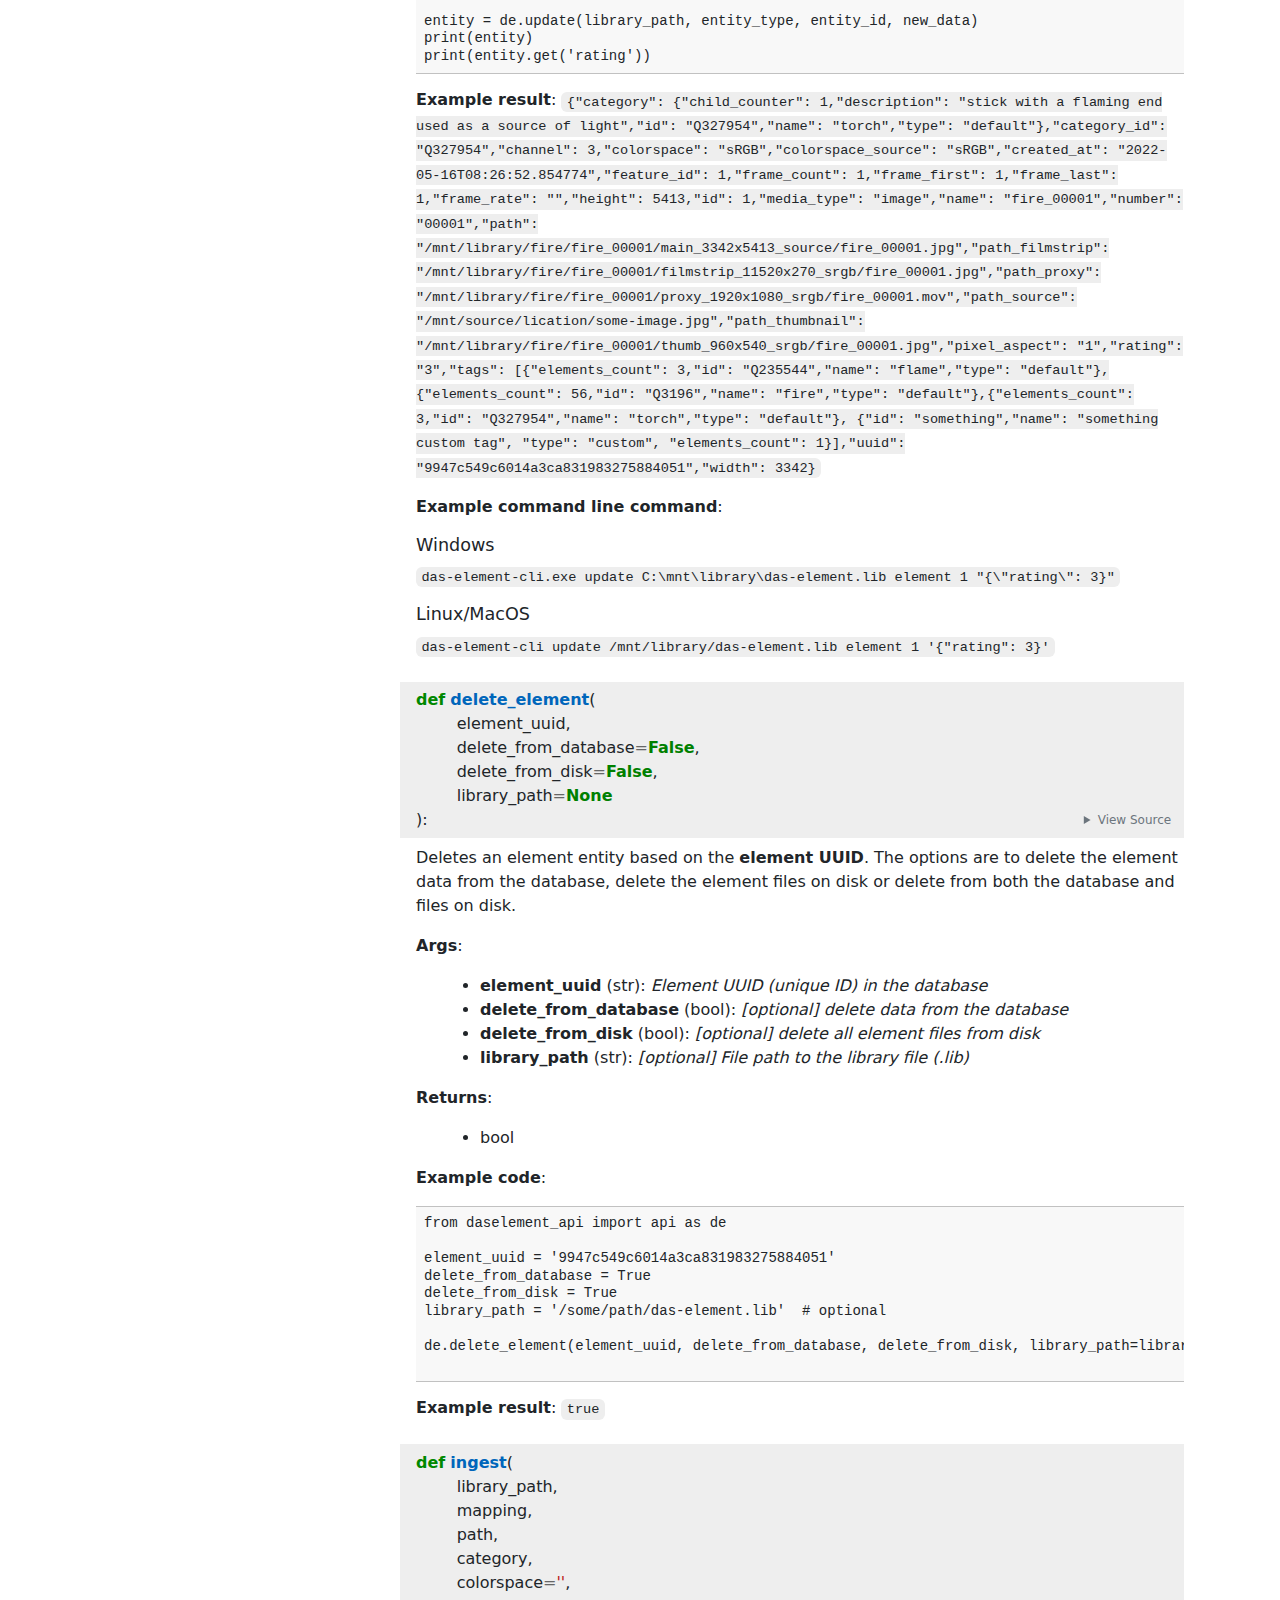
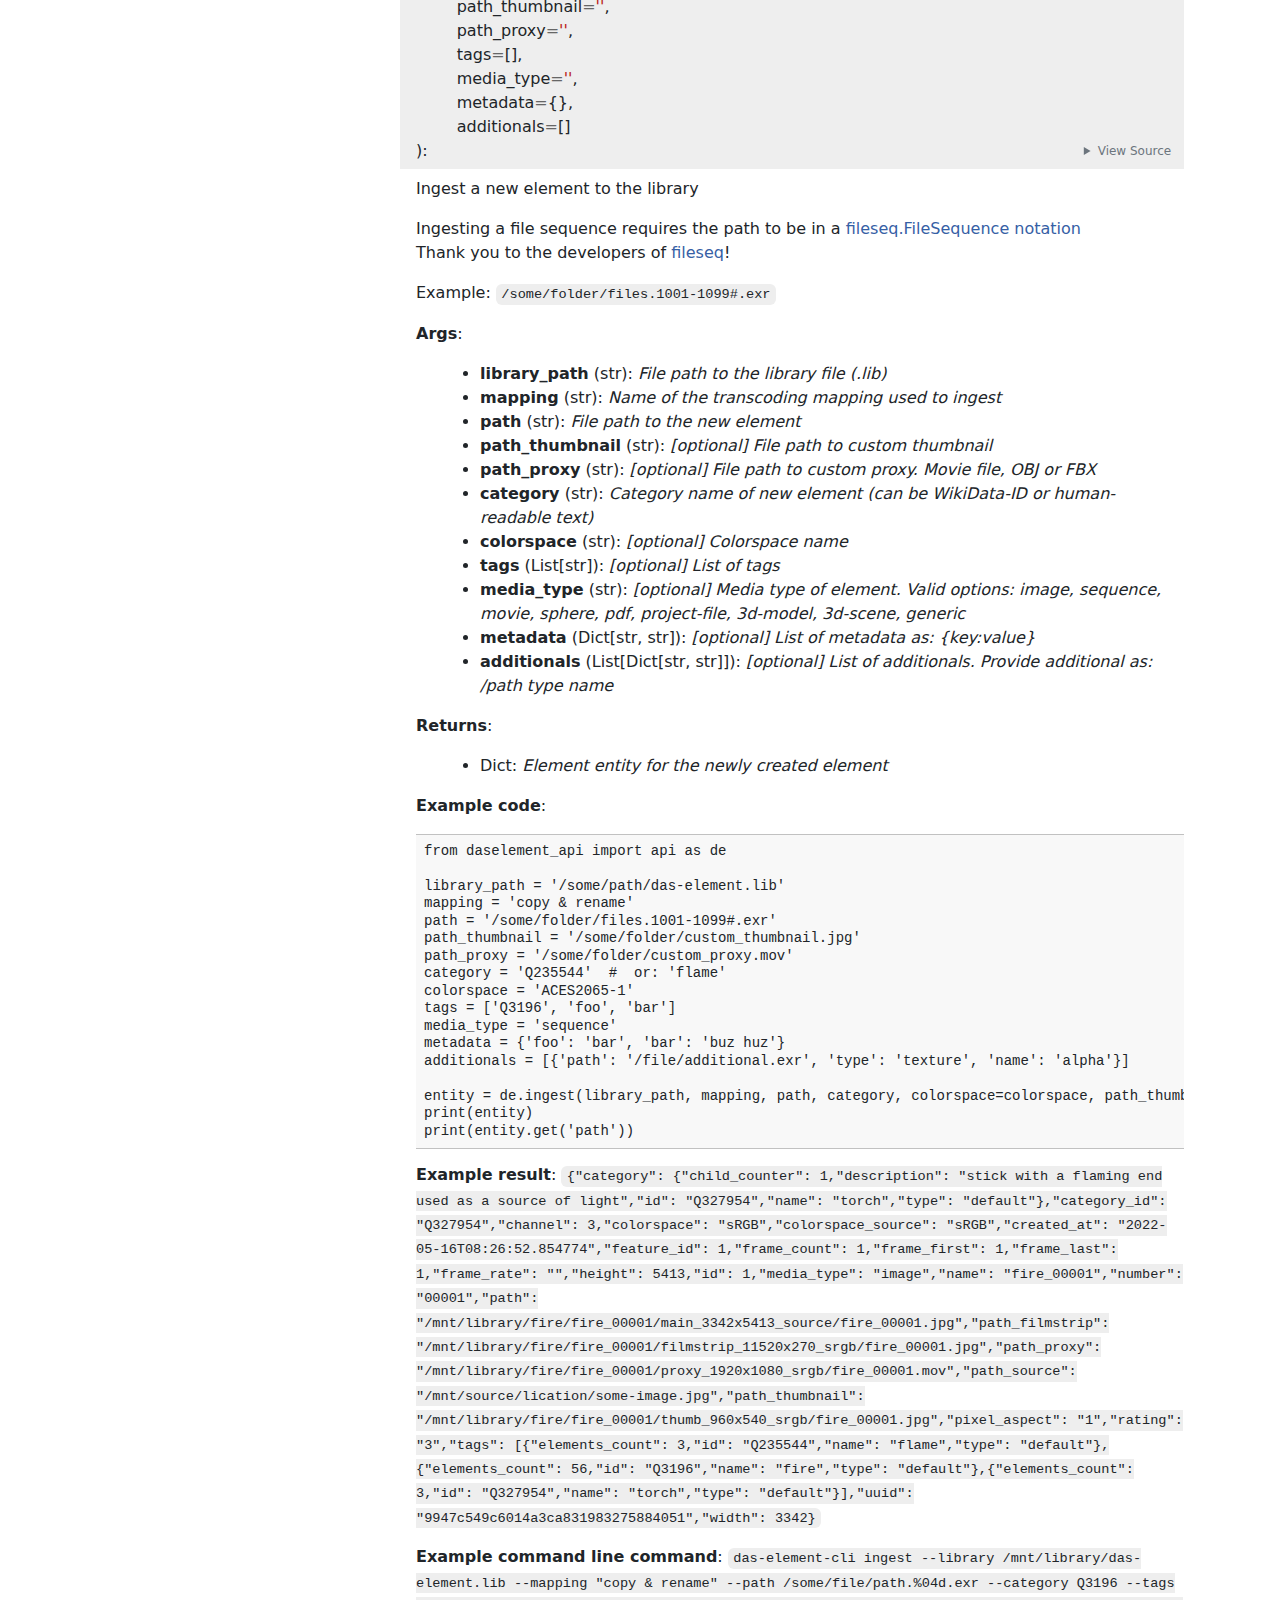
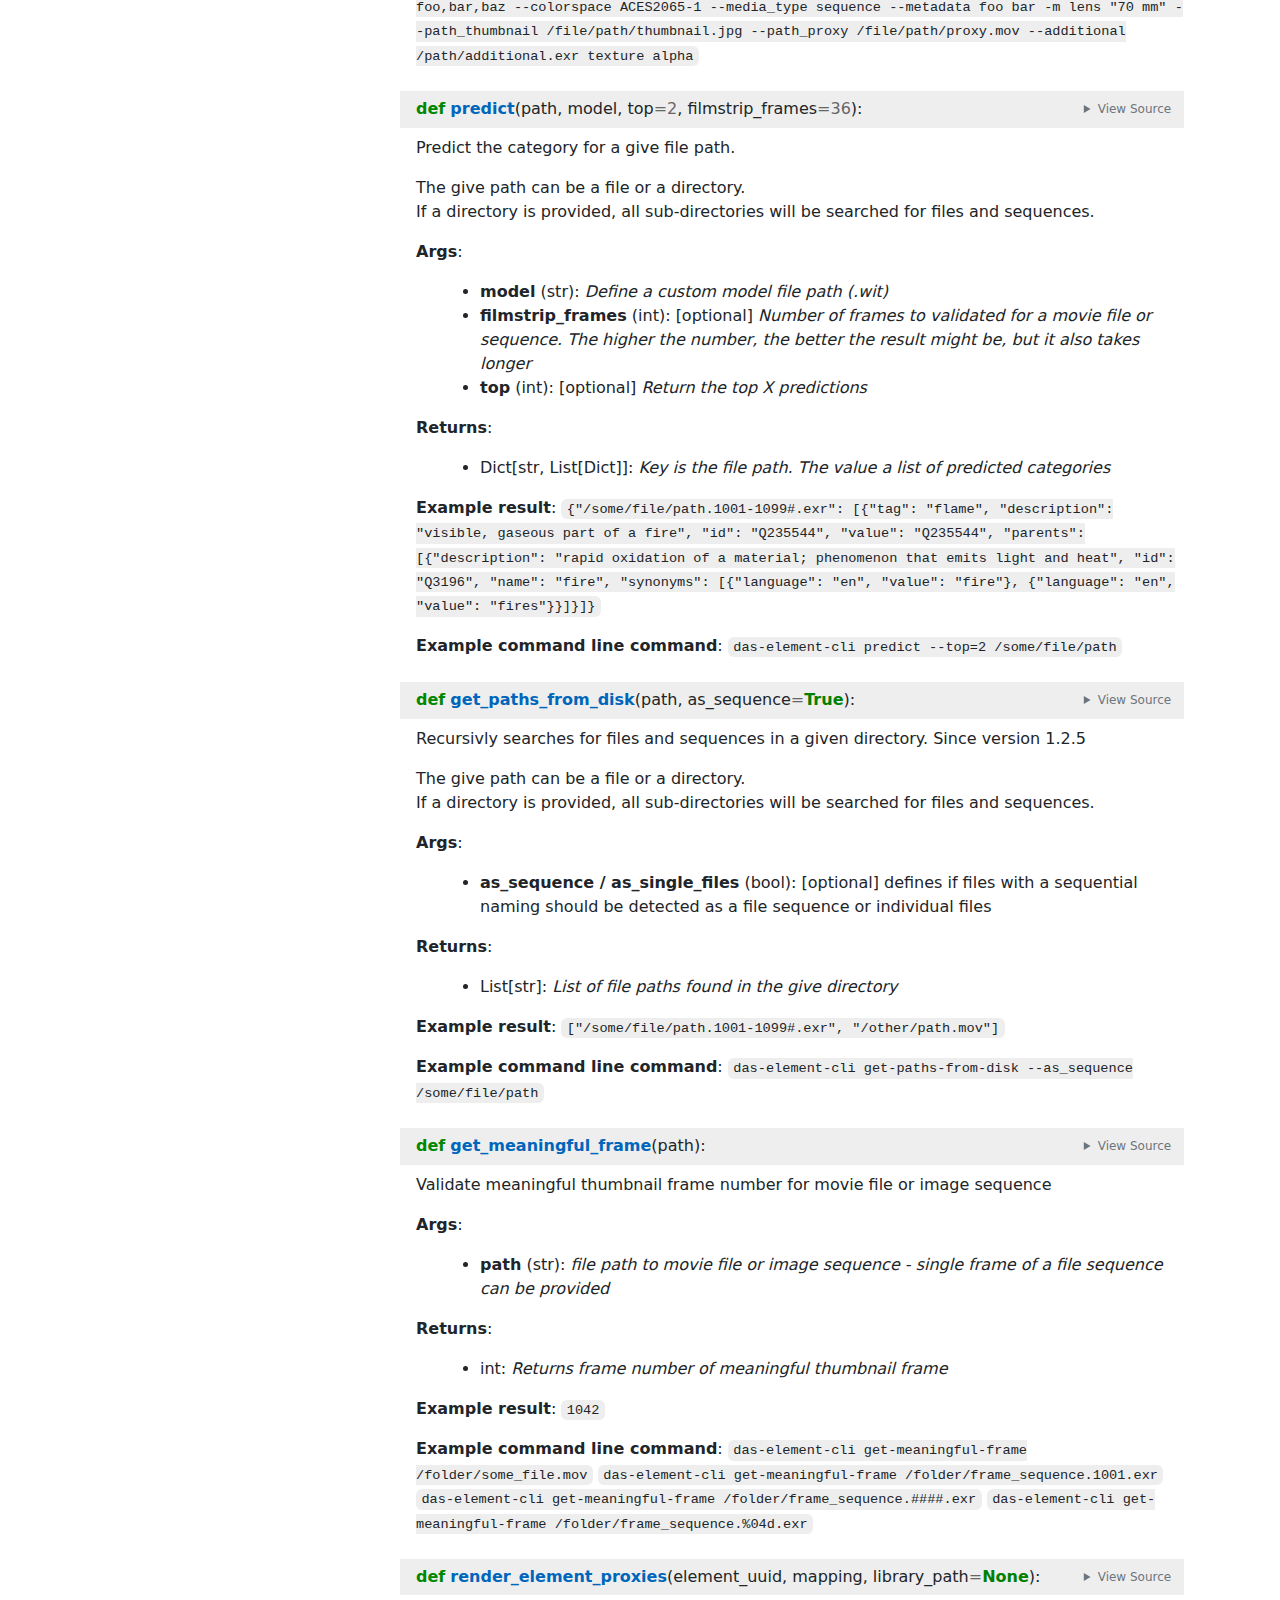
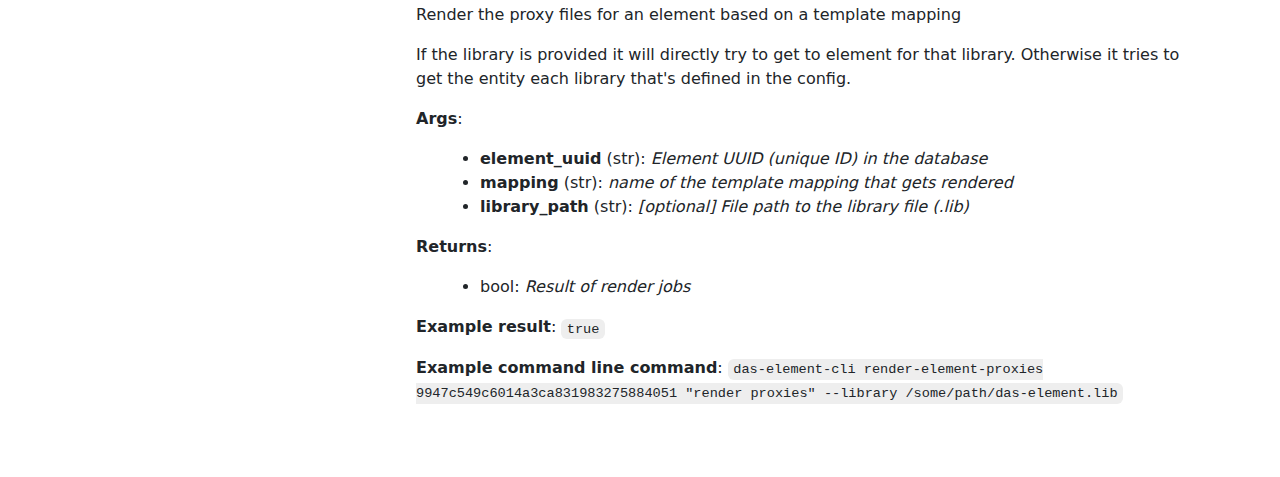
==== commit 18452e70: "Add ingest flag: colorspace" ====
--- a/docs/daselement_api/api.html
+++ b/docs/daselement_api/api.html
@@ -3,14 +3,14 @@
 <head>
     <meta charset="utf-8">
     <meta name="viewport" content="width=device-width, initial-scale=1">
-    <meta name="generator" content="pdoc 12.0.0"/>
+    <meta name="generator" content="pdoc 14.6.0"/>
     <title>daselement_api.api API documentation</title>
 
     <style>/*! * Bootstrap Reboot v5.0.0 (https://getbootstrap.com/) * Copyright 2011-2021 The Bootstrap Authors * Copyright 2011-2021 Twitter, Inc. * Licensed under MIT (https://github.com/twbs/bootstrap/blob/main/LICENSE) * Forked from Normalize.css, licensed MIT (https://github.com/necolas/normalize.css/blob/master/LICENSE.md) */*,::after,::before{box-sizing:border-box}@media (prefers-reduced-motion:no-preference){:root{scroll-behavior:smooth}}body{margin:0;font-family:system-ui,-apple-system,"Segoe UI",Roboto,"Helvetica Neue",Arial,"Noto Sans","Liberation Sans",sans-serif,"Apple Color Emoji","Segoe UI Emoji","Segoe UI Symbol","Noto Color Emoji";font-size:1rem;font-weight:400;line-height:1.5;color:#212529;background-color:#fff;-webkit-text-size-adjust:100%;-webkit-tap-highlight-color:transparent}hr{margin:1rem 0;color:inherit;background-color:currentColor;border:0;opacity:.25}hr:not([size]){height:1px}h1,h2,h3,h4,h5,h6{margin-top:0;margin-bottom:.5rem;font-weight:500;line-height:1.2}h1{font-size:calc(1.375rem + 1.5vw)}@media (min-width:1200px){h1{font-size:2.5rem}}h2{font-size:calc(1.325rem + .9vw)}@media (min-width:1200px){h2{font-size:2rem}}h3{font-size:calc(1.3rem + .6vw)}@media (min-width:1200px){h3{font-size:1.75rem}}h4{font-size:calc(1.275rem + .3vw)}@media (min-width:1200px){h4{font-size:1.5rem}}h5{font-size:1.25rem}h6{font-size:1rem}p{margin-top:0;margin-bottom:1rem}abbr[data-bs-original-title],abbr[title]{-webkit-text-decoration:underline dotted;text-decoration:underline dotted;cursor:help;-webkit-text-decoration-skip-ink:none;text-decoration-skip-ink:none}address{margin-bottom:1rem;font-style:normal;line-height:inherit}ol,ul{padding-left:2rem}dl,ol,ul{margin-top:0;margin-bottom:1rem}ol ol,ol ul,ul ol,ul ul{margin-bottom:0}dt{font-weight:700}dd{margin-bottom:.5rem;margin-left:0}blockquote{margin:0 0 1rem}b,strong{font-weight:bolder}small{font-size:.875em}mark{padding:.2em;background-color:#fcf8e3}sub,sup{position:relative;font-size:.75em;line-height:0;vertical-align:baseline}sub{bottom:-.25em}sup{top:-.5em}a{color:#0d6efd;text-decoration:underline}a:hover{color:#0a58ca}a:not([href]):not([class]),a:not([href]):not([class]):hover{color:inherit;text-decoration:none}code,kbd,pre,samp{font-family:SFMono-Regular,Menlo,Monaco,Consolas,"Liberation Mono","Courier New",monospace;font-size:1em;direction:ltr;unicode-bidi:bidi-override}pre{display:block;margin-top:0;margin-bottom:1rem;overflow:auto;font-size:.875em}pre code{font-size:inherit;color:inherit;word-break:normal}code{font-size:.875em;color:#d63384;word-wrap:break-word}a>code{color:inherit}kbd{padding:.2rem .4rem;font-size:.875em;color:#fff;background-color:#212529;border-radius:.2rem}kbd kbd{padding:0;font-size:1em;font-weight:700}figure{margin:0 0 1rem}img,svg{vertical-align:middle}table{caption-side:bottom;border-collapse:collapse}caption{padding-top:.5rem;padding-bottom:.5rem;color:#6c757d;text-align:left}th{text-align:inherit;text-align:-webkit-match-parent}tbody,td,tfoot,th,thead,tr{border-color:inherit;border-style:solid;border-width:0}label{display:inline-block}button{border-radius:0}button:focus:not(:focus-visible){outline:0}button,input,optgroup,select,textarea{margin:0;font-family:inherit;font-size:inherit;line-height:inherit}button,select{text-transform:none}[role=button]{cursor:pointer}select{word-wrap:normal}select:disabled{opacity:1}[list]::-webkit-calendar-picker-indicator{display:none}[type=button],[type=reset],[type=submit],button{-webkit-appearance:button}[type=button]:not(:disabled),[type=reset]:not(:disabled),[type=submit]:not(:disabled),button:not(:disabled){cursor:pointer}::-moz-focus-inner{padding:0;border-style:none}textarea{resize:vertical}fieldset{min-width:0;padding:0;margin:0;border:0}legend{float:left;width:100%;padding:0;margin-bottom:.5rem;font-size:calc(1.275rem + .3vw);line-height:inherit}@media (min-width:1200px){legend{font-size:1.5rem}}legend+*{clear:left}::-webkit-datetime-edit-day-field,::-webkit-datetime-edit-fields-wrapper,::-webkit-datetime-edit-hour-field,::-webkit-datetime-edit-minute,::-webkit-datetime-edit-month-field,::-webkit-datetime-edit-text,::-webkit-datetime-edit-year-field{padding:0}::-webkit-inner-spin-button{height:auto}[type=search]{outline-offset:-2px;-webkit-appearance:textfield}::-webkit-search-decoration{-webkit-appearance:none}::-webkit-color-swatch-wrapper{padding:0}::file-selector-button{font:inherit}::-webkit-file-upload-button{font:inherit;-webkit-appearance:button}output{display:inline-block}iframe{border:0}summary{display:list-item;cursor:pointer}progress{vertical-align:baseline}[hidden]{display:none!important}</style>
     <style>/*! syntax-highlighting.css */pre{line-height:125%;}span.linenos{color:inherit; background-color:transparent; padding-left:5px; padding-right:20px;}.pdoc-code .hll{background-color:#ffffcc}.pdoc-code{background:#f8f8f8;}.pdoc-code .c{color:#3D7B7B; font-style:italic}.pdoc-code .err{border:1px solid #FF0000}.pdoc-code .k{color:#008000; font-weight:bold}.pdoc-code .o{color:#666666}.pdoc-code .ch{color:#3D7B7B; font-style:italic}.pdoc-code .cm{color:#3D7B7B; font-style:italic}.pdoc-code .cp{color:#9C6500}.pdoc-code .cpf{color:#3D7B7B; font-style:italic}.pdoc-code .c1{color:#3D7B7B; font-style:italic}.pdoc-code .cs{color:#3D7B7B; font-style:italic}.pdoc-code .gd{color:#A00000}.pdoc-code .ge{font-style:italic}.pdoc-code .gr{color:#E40000}.pdoc-code .gh{color:#000080; font-weight:bold}.pdoc-code .gi{color:#008400}.pdoc-code .go{color:#717171}.pdoc-code .gp{color:#000080; font-weight:bold}.pdoc-code .gs{font-weight:bold}.pdoc-code .gu{color:#800080; font-weight:bold}.pdoc-code .gt{color:#0044DD}.pdoc-code .kc{color:#008000; font-weight:bold}.pdoc-code .kd{color:#008000; font-weight:bold}.pdoc-code .kn{color:#008000; font-weight:bold}.pdoc-code .kp{color:#008000}.pdoc-code .kr{color:#008000; font-weight:bold}.pdoc-code .kt{color:#B00040}.pdoc-code .m{color:#666666}.pdoc-code .s{color:#BA2121}.pdoc-code .na{color:#687822}.pdoc-code .nb{color:#008000}.pdoc-code .nc{color:#0000FF; font-weight:bold}.pdoc-code .no{color:#880000}.pdoc-code .nd{color:#AA22FF}.pdoc-code .ni{color:#717171; font-weight:bold}.pdoc-code .ne{color:#CB3F38; font-weight:bold}.pdoc-code .nf{color:#0000FF}.pdoc-code .nl{color:#767600}.pdoc-code .nn{color:#0000FF; font-weight:bold}.pdoc-code .nt{color:#008000; font-weight:bold}.pdoc-code .nv{color:#19177C}.pdoc-code .ow{color:#AA22FF; font-weight:bold}.pdoc-code .w{color:#bbbbbb}.pdoc-code .mb{color:#666666}.pdoc-code .mf{color:#666666}.pdoc-code .mh{color:#666666}.pdoc-code .mi{color:#666666}.pdoc-code .mo{color:#666666}.pdoc-code .sa{color:#BA2121}.pdoc-code .sb{color:#BA2121}.pdoc-code .sc{color:#BA2121}.pdoc-code .dl{color:#BA2121}.pdoc-code .sd{color:#BA2121; font-style:italic}.pdoc-code .s2{color:#BA2121}.pdoc-code .se{color:#AA5D1F; font-weight:bold}.pdoc-code .sh{color:#BA2121}.pdoc-code .si{color:#A45A77; font-weight:bold}.pdoc-code .sx{color:#008000}.pdoc-code .sr{color:#A45A77}.pdoc-code .s1{color:#BA2121}.pdoc-code .ss{color:#19177C}.pdoc-code .bp{color:#008000}.pdoc-code .fm{color:#0000FF}.pdoc-code .vc{color:#19177C}.pdoc-code .vg{color:#19177C}.pdoc-code .vi{color:#19177C}.pdoc-code .vm{color:#19177C}.pdoc-code .il{color:#666666}</style>
     <style>/*! theme.css */:root{--pdoc-background:#fff;}.pdoc{--text:#212529;--muted:#6c757d;--link:#3660a5;--link-hover:#1659c5;--code:#f8f8f8;--active:#fff598;--accent:#eee;--accent2:#c1c1c1;--nav-hover:rgba(255, 255, 255, 0.5);--name:#0066BB;--def:#008800;--annotation:#007020;}</style>
-    <style>/*! layout.css */html, body{width:100%;height:100%;}html, main{scroll-behavior:smooth;}body{background-color:var(--pdoc-background);}@media (max-width:769px){#navtoggle{cursor:pointer;position:absolute;width:50px;height:40px;top:1rem;right:1rem;border-color:var(--text);color:var(--text);display:flex;opacity:0.8;}#navtoggle:hover{opacity:1;}#togglestate + div{display:none;}#togglestate:checked + div{display:inherit;}main, header{padding:2rem 3vw;}header + main{margin-top:-3rem;}.git-button{display:none !important;}nav input[type="search"]{max-width:77%;}nav input[type="search"]:first-child{margin-top:-6px;}nav input[type="search"]:valid ~ *{display:none !important;}}@media (min-width:770px){:root{--sidebar-width:clamp(12.5rem, 28vw, 22rem);}nav{position:fixed;overflow:auto;height:100vh;width:var(--sidebar-width);}main, header{padding:3rem 2rem 3rem calc(var(--sidebar-width) + 3rem);width:calc(54rem + var(--sidebar-width));max-width:100%;}header + main{margin-top:-4rem;}#navtoggle{display:none;}}#togglestate{position:absolute;height:0;opacity:0;}nav.pdoc{--pad:clamp(0.5rem, 2vw, 1.75rem);--indent:1.5rem;background-color:var(--accent);border-right:1px solid var(--accent2);box-shadow:0 0 20px rgba(50, 50, 50, .2) inset;padding:0 0 0 var(--pad);overflow-wrap:anywhere;scrollbar-width:thin; scrollbar-color:var(--accent2) transparent }nav.pdoc::-webkit-scrollbar{width:.4rem; }nav.pdoc::-webkit-scrollbar-thumb{background-color:var(--accent2); }nav.pdoc > div{padding:var(--pad) 0;}nav.pdoc .module-list-button{display:inline-flex;align-items:center;color:var(--text);border-color:var(--muted);margin-bottom:1rem;}nav.pdoc .module-list-button:hover{border-color:var(--text);}nav.pdoc input[type=search]{display:block;outline-offset:0;width:calc(100% - var(--pad));}nav.pdoc .logo{max-width:calc(100% - var(--pad));max-height:35vh;display:block;margin:0 auto 1rem;transform:translate(calc(-.5 * var(--pad)), 0);}nav.pdoc ul{list-style:none;padding-left:0;}nav.pdoc > div > ul{margin-left:calc(0px - var(--pad));}nav.pdoc li a{padding:.2rem 0 .2rem calc(var(--pad) + var(--indent));}nav.pdoc > div > ul > li > a{padding-left:var(--pad);}nav.pdoc li{transition:all 100ms;}nav.pdoc li:hover{background-color:var(--nav-hover);}nav.pdoc a, nav.pdoc a:hover{color:var(--text);}nav.pdoc a{display:block;}nav.pdoc > h2:first-of-type{margin-top:1.5rem;}nav.pdoc .class:before{content:"class ";color:var(--muted);}nav.pdoc .function:after{content:"()";color:var(--muted);}nav.pdoc footer:before{content:"";display:block;width:calc(100% - var(--pad));border-top:solid var(--accent2) 1px;margin-top:1.5rem;padding-top:.5rem;}nav.pdoc footer{font-size:small;}</style>
-    <style>/*! content.css */.pdoc{color:var(--text);box-sizing:border-box;line-height:1.5;background:none;}.pdoc .pdoc-button{display:inline-block;border:solid black 1px;border-radius:2px;font-size:.75rem;padding:calc(0.5em - 1px) 1em;transition:100ms all;}.pdoc .pdoc-alert{padding:1rem 1rem 1rem calc(1.5rem + 24px);border:1px solid transparent;border-radius:.25rem;background-repeat:no-repeat;background-position:1rem center;margin-bottom:1rem;}.pdoc .pdoc-alert > *:last-child{margin-bottom:0;}.pdoc .pdoc-alert-note {color:#084298;background-color:#cfe2ff;border-color:#b6d4fe;background-image:url("data:image/svg+xml,%3Csvg%20xmlns%3D%22http%3A//www.w3.org/2000/svg%22%20width%3D%2224%22%20height%3D%2224%22%20fill%3D%22%23084298%22%20viewBox%3D%220%200%2016%2016%22%3E%3Cpath%20d%3D%22M8%2016A8%208%200%201%200%208%200a8%208%200%200%200%200%2016zm.93-9.412-1%204.705c-.07.34.029.533.304.533.194%200%20.487-.07.686-.246l-.088.416c-.287.346-.92.598-1.465.598-.703%200-1.002-.422-.808-1.319l.738-3.468c.064-.293.006-.399-.287-.47l-.451-.081.082-.381%202.29-.287zM8%205.5a1%201%200%201%201%200-2%201%201%200%200%201%200%202z%22/%3E%3C/svg%3E");}.pdoc .pdoc-alert-warning{color:#664d03;background-color:#fff3cd;border-color:#ffecb5;background-image:url("data:image/svg+xml,%3Csvg%20xmlns%3D%22http%3A//www.w3.org/2000/svg%22%20width%3D%2224%22%20height%3D%2224%22%20fill%3D%22%23664d03%22%20viewBox%3D%220%200%2016%2016%22%3E%3Cpath%20d%3D%22M8.982%201.566a1.13%201.13%200%200%200-1.96%200L.165%2013.233c-.457.778.091%201.767.98%201.767h13.713c.889%200%201.438-.99.98-1.767L8.982%201.566zM8%205c.535%200%20.954.462.9.995l-.35%203.507a.552.552%200%200%201-1.1%200L7.1%205.995A.905.905%200%200%201%208%205zm.002%206a1%201%200%201%201%200%202%201%201%200%200%201%200-2z%22/%3E%3C/svg%3E");}.pdoc .pdoc-alert-danger{color:#842029;background-color:#f8d7da;border-color:#f5c2c7;background-image:url("data:image/svg+xml,%3Csvg%20xmlns%3D%22http%3A//www.w3.org/2000/svg%22%20width%3D%2224%22%20height%3D%2224%22%20fill%3D%22%23842029%22%20viewBox%3D%220%200%2016%2016%22%3E%3Cpath%20d%3D%22M5.52.359A.5.5%200%200%201%206%200h4a.5.5%200%200%201%20.474.658L8.694%206H12.5a.5.5%200%200%201%20.395.807l-7%209a.5.5%200%200%201-.873-.454L6.823%209.5H3.5a.5.5%200%200%201-.48-.641l2.5-8.5z%22/%3E%3C/svg%3E");}.pdoc .visually-hidden{position:absolute !important;width:1px !important;height:1px !important;padding:0 !important;margin:-1px !important;overflow:hidden !important;clip:rect(0, 0, 0, 0) !important;white-space:nowrap !important;border:0 !important;}.pdoc h1, .pdoc h2, .pdoc h3{font-weight:300;margin:.3em 0;padding:.2em 0;}.pdoc > section:not(.module-info) h1{font-size:1.5rem;font-weight:500;}.pdoc > section:not(.module-info) h2{font-size:1.4rem;font-weight:500;}.pdoc > section:not(.module-info) h3{font-size:1.3rem;font-weight:500;}.pdoc > section:not(.module-info) h4{font-size:1.2rem;}.pdoc > section:not(.module-info) h5{font-size:1.1rem;}.pdoc a{text-decoration:none;color:var(--link);}.pdoc a:hover{color:var(--link-hover);}.pdoc blockquote{margin-left:2rem;}.pdoc pre{border-top:1px solid var(--accent2);border-bottom:1px solid var(--accent2);margin-top:0;margin-bottom:1em;padding:.5rem 0 .5rem .5rem;overflow-x:auto;background-color:var(--code);}.pdoc code{color:var(--text);padding:.2em .4em;margin:0;font-size:85%;background-color:var(--code);border-radius:6px;}.pdoc a > code{color:inherit;}.pdoc pre > code{display:inline-block;font-size:inherit;background:none;border:none;padding:0;}.pdoc > section:not(.module-info){margin-bottom:1.5rem;}.pdoc .modulename{margin-top:0;font-weight:bold;}.pdoc .modulename a{color:var(--link);transition:100ms all;}.pdoc .git-button{float:right;border:solid var(--link) 1px;}.pdoc .git-button:hover{background-color:var(--link);color:var(--pdoc-background);}.view-source-toggle-state,.view-source-toggle-state ~ .pdoc-code{display:none;}.view-source-toggle-state:checked ~ .pdoc-code{display:block;}.view-source-button{display:inline-block;float:right;font-size:.75rem;line-height:1.5rem;color:var(--muted);padding:0 .4rem 0 1.3rem;cursor:pointer;text-indent:-2px;}.view-source-button > span{visibility:hidden;}.module-info .view-source-button{float:none;display:flex;justify-content:flex-end;margin:-1.2rem .4rem -.2rem 0;}.view-source-button::before{position:absolute;content:"View Source";display:list-item;list-style-type:disclosure-closed;}.view-source-toggle-state:checked ~ .attr .view-source-button::before,.view-source-toggle-state:checked ~ .view-source-button::before{list-style-type:disclosure-open;}.pdoc .docstring{margin-bottom:1.5rem;}.pdoc section:not(.module-info) .docstring{margin-left:clamp(0rem, 5vw - 2rem, 1rem);}.pdoc .docstring .pdoc-code{margin-left:1em;margin-right:1em;}.pdoc h1:target,.pdoc h2:target,.pdoc h3:target,.pdoc h4:target,.pdoc h5:target,.pdoc h6:target,.pdoc .pdoc-code > pre > span:target{background-color:var(--active);box-shadow:-1rem 0 0 0 var(--active);}.pdoc .pdoc-code > pre > span:target{display:block;}.pdoc div:target > .attr,.pdoc section:target > .attr,.pdoc dd:target > a{background-color:var(--active);}.pdoc *{scroll-margin:2rem;}.pdoc .attr:hover{filter:contrast(0.95);}.pdoc section, .pdoc .classattr{position:relative;}.pdoc .headerlink{--width:clamp(1rem, 3vw, 2rem);position:absolute;top:0;left:calc(0rem - var(--width));transition:all 100ms ease-in-out;opacity:0;}.pdoc .headerlink::before{content:"#";display:block;text-align:center;width:var(--width);height:2.3rem;line-height:2.3rem;font-size:1.5rem;}.pdoc .attr:hover ~ .headerlink,.pdoc *:target > .headerlink,.pdoc .headerlink:hover{opacity:1;}.pdoc .attr{display:block;margin:.5rem 0 .5rem;padding:.4rem .4rem .4rem 1rem;background-color:var(--accent);overflow-x:auto;}.pdoc .classattr{margin-left:2rem;}.pdoc .name{color:var(--name);font-weight:bold;}.pdoc .def{color:var(--def);font-weight:bold;}.pdoc .signature{background-color:transparent;}.pdoc .param, .pdoc .return-annotation{white-space:pre;}.pdoc .signature.multiline .param{display:block;}.pdoc .signature.condensed .param{display:inline-block;}.pdoc .annotation{color:var(--annotation);}.pdoc .inherited{margin-left:2rem;}.pdoc .inherited dt{font-weight:700;}.pdoc .inherited dt, .pdoc .inherited dd{display:inline;margin-left:0;margin-bottom:.5rem;}.pdoc .inherited dd:not(:last-child):after{content:", ";}.pdoc .inherited .class:before{content:"class ";}.pdoc .inherited .function a:after{content:"()";}.pdoc .search-result .docstring{overflow:auto;max-height:25vh;}.pdoc .search-result.focused > .attr{background-color:var(--active);}.pdoc .attribution{margin-top:2rem;display:block;opacity:0.5;transition:all 200ms;filter:grayscale(100%);}.pdoc .attribution:hover{opacity:1;filter:grayscale(0%);}.pdoc .attribution img{margin-left:5px;height:35px;vertical-align:middle;width:70px;transition:all 200ms;}.pdoc table{display:block;width:max-content;max-width:100%;overflow:auto;margin-bottom:1rem;}.pdoc table th{font-weight:600;}.pdoc table th, .pdoc table td{padding:6px 13px;border:1px solid var(--accent2);}</style>
+    <style>/*! layout.css */html, body{width:100%;height:100%;}html, main{scroll-behavior:smooth;}body{background-color:var(--pdoc-background);}@media (max-width:769px){#navtoggle{cursor:pointer;position:absolute;width:50px;height:40px;top:1rem;right:1rem;border-color:var(--text);color:var(--text);display:flex;opacity:0.8;z-index:999;}#navtoggle:hover{opacity:1;}#togglestate + div{display:none;}#togglestate:checked + div{display:inherit;}main, header{padding:2rem 3vw;}header + main{margin-top:-3rem;}.git-button{display:none !important;}nav input[type="search"]{max-width:77%;}nav input[type="search"]:first-child{margin-top:-6px;}nav input[type="search"]:valid ~ *{display:none !important;}}@media (min-width:770px){:root{--sidebar-width:clamp(12.5rem, 28vw, 22rem);}nav{position:fixed;overflow:auto;height:100vh;width:var(--sidebar-width);}main, header{padding:3rem 2rem 3rem calc(var(--sidebar-width) + 3rem);width:calc(54rem + var(--sidebar-width));max-width:100%;}header + main{margin-top:-4rem;}#navtoggle{display:none;}}#togglestate{position:absolute;height:0;opacity:0;}nav.pdoc{--pad:clamp(0.5rem, 2vw, 1.75rem);--indent:1.5rem;background-color:var(--accent);border-right:1px solid var(--accent2);box-shadow:0 0 20px rgba(50, 50, 50, .2) inset;padding:0 0 0 var(--pad);overflow-wrap:anywhere;scrollbar-width:thin; scrollbar-color:var(--accent2) transparent; z-index:1}nav.pdoc::-webkit-scrollbar{width:.4rem; }nav.pdoc::-webkit-scrollbar-thumb{background-color:var(--accent2); }nav.pdoc > div{padding:var(--pad) 0;}nav.pdoc .module-list-button{display:inline-flex;align-items:center;color:var(--text);border-color:var(--muted);margin-bottom:1rem;}nav.pdoc .module-list-button:hover{border-color:var(--text);}nav.pdoc input[type=search]{display:block;outline-offset:0;width:calc(100% - var(--pad));}nav.pdoc .logo{max-width:calc(100% - var(--pad));max-height:35vh;display:block;margin:0 auto 1rem;transform:translate(calc(-.5 * var(--pad)), 0);}nav.pdoc ul{list-style:none;padding-left:0;}nav.pdoc > div > ul{margin-left:calc(0px - var(--pad));}nav.pdoc li a{padding:.2rem 0 .2rem calc(var(--pad) + var(--indent));}nav.pdoc > div > ul > li > a{padding-left:var(--pad);}nav.pdoc li{transition:all 100ms;}nav.pdoc li:hover{background-color:var(--nav-hover);}nav.pdoc a, nav.pdoc a:hover{color:var(--text);}nav.pdoc a{display:block;}nav.pdoc > h2:first-of-type{margin-top:1.5rem;}nav.pdoc .class:before{content:"class ";color:var(--muted);}nav.pdoc .function:after{content:"()";color:var(--muted);}nav.pdoc footer:before{content:"";display:block;width:calc(100% - var(--pad));border-top:solid var(--accent2) 1px;margin-top:1.5rem;padding-top:.5rem;}nav.pdoc footer{font-size:small;}</style>
+    <style>/*! content.css */.pdoc{color:var(--text);box-sizing:border-box;line-height:1.5;background:none;}.pdoc .pdoc-button{cursor:pointer;display:inline-block;border:solid black 1px;border-radius:2px;font-size:.75rem;padding:calc(0.5em - 1px) 1em;transition:100ms all;}.pdoc .alert{padding:1rem 1rem 1rem calc(1.5rem + 24px);border:1px solid transparent;border-radius:.25rem;background-repeat:no-repeat;background-position:.75rem center;margin-bottom:1rem;}.pdoc .alert > em{display:none;}.pdoc .alert > *:last-child{margin-bottom:0;}.pdoc .alert.note {color:#084298;background-color:#cfe2ff;border-color:#b6d4fe;background-image:url("data:image/svg+xml,%3Csvg%20xmlns%3D%22http%3A//www.w3.org/2000/svg%22%20width%3D%2224%22%20height%3D%2224%22%20fill%3D%22%23084298%22%20viewBox%3D%220%200%2016%2016%22%3E%3Cpath%20d%3D%22M8%2016A8%208%200%201%200%208%200a8%208%200%200%200%200%2016zm.93-9.412-1%204.705c-.07.34.029.533.304.533.194%200%20.487-.07.686-.246l-.088.416c-.287.346-.92.598-1.465.598-.703%200-1.002-.422-.808-1.319l.738-3.468c.064-.293.006-.399-.287-.47l-.451-.081.082-.381%202.29-.287zM8%205.5a1%201%200%201%201%200-2%201%201%200%200%201%200%202z%22/%3E%3C/svg%3E");}.pdoc .alert.warning{color:#664d03;background-color:#fff3cd;border-color:#ffecb5;background-image:url("data:image/svg+xml,%3Csvg%20xmlns%3D%22http%3A//www.w3.org/2000/svg%22%20width%3D%2224%22%20height%3D%2224%22%20fill%3D%22%23664d03%22%20viewBox%3D%220%200%2016%2016%22%3E%3Cpath%20d%3D%22M8.982%201.566a1.13%201.13%200%200%200-1.96%200L.165%2013.233c-.457.778.091%201.767.98%201.767h13.713c.889%200%201.438-.99.98-1.767L8.982%201.566zM8%205c.535%200%20.954.462.9.995l-.35%203.507a.552.552%200%200%201-1.1%200L7.1%205.995A.905.905%200%200%201%208%205zm.002%206a1%201%200%201%201%200%202%201%201%200%200%201%200-2z%22/%3E%3C/svg%3E");}.pdoc .alert.danger{color:#842029;background-color:#f8d7da;border-color:#f5c2c7;background-image:url("data:image/svg+xml,%3Csvg%20xmlns%3D%22http%3A//www.w3.org/2000/svg%22%20width%3D%2224%22%20height%3D%2224%22%20fill%3D%22%23842029%22%20viewBox%3D%220%200%2016%2016%22%3E%3Cpath%20d%3D%22M5.52.359A.5.5%200%200%201%206%200h4a.5.5%200%200%201%20.474.658L8.694%206H12.5a.5.5%200%200%201%20.395.807l-7%209a.5.5%200%200%201-.873-.454L6.823%209.5H3.5a.5.5%200%200%201-.48-.641l2.5-8.5z%22/%3E%3C/svg%3E");}.pdoc .visually-hidden{position:absolute !important;width:1px !important;height:1px !important;padding:0 !important;margin:-1px !important;overflow:hidden !important;clip:rect(0, 0, 0, 0) !important;white-space:nowrap !important;border:0 !important;}.pdoc h1, .pdoc h2, .pdoc h3{font-weight:300;margin:.3em 0;padding:.2em 0;}.pdoc > section:not(.module-info) h1{font-size:1.5rem;font-weight:500;}.pdoc > section:not(.module-info) h2{font-size:1.4rem;font-weight:500;}.pdoc > section:not(.module-info) h3{font-size:1.3rem;font-weight:500;}.pdoc > section:not(.module-info) h4{font-size:1.2rem;}.pdoc > section:not(.module-info) h5{font-size:1.1rem;}.pdoc a{text-decoration:none;color:var(--link);}.pdoc a:hover{color:var(--link-hover);}.pdoc blockquote{margin-left:2rem;}.pdoc pre{border-top:1px solid var(--accent2);border-bottom:1px solid var(--accent2);margin-top:0;margin-bottom:1em;padding:.5rem 0 .5rem .5rem;overflow-x:auto;background-color:var(--code);}.pdoc code{color:var(--text);padding:.2em .4em;margin:0;font-size:85%;background-color:var(--accent);border-radius:6px;}.pdoc a > code{color:inherit;}.pdoc pre > code{display:inline-block;font-size:inherit;background:none;border:none;padding:0;}.pdoc > section:not(.module-info){margin-bottom:1.5rem;}.pdoc .modulename{margin-top:0;font-weight:bold;}.pdoc .modulename a{color:var(--link);transition:100ms all;}.pdoc .git-button{float:right;border:solid var(--link) 1px;}.pdoc .git-button:hover{background-color:var(--link);color:var(--pdoc-background);}.view-source-toggle-state,.view-source-toggle-state ~ .pdoc-code{display:none;}.view-source-toggle-state:checked ~ .pdoc-code{display:block;}.view-source-button{display:inline-block;float:right;font-size:.75rem;line-height:1.5rem;color:var(--muted);padding:0 .4rem 0 1.3rem;cursor:pointer;text-indent:-2px;}.view-source-button > span{visibility:hidden;}.module-info .view-source-button{float:none;display:flex;justify-content:flex-end;margin:-1.2rem .4rem -.2rem 0;}.view-source-button::before{position:absolute;content:"View Source";display:list-item;list-style-type:disclosure-closed;}.view-source-toggle-state:checked ~ .attr .view-source-button::before,.view-source-toggle-state:checked ~ .view-source-button::before{list-style-type:disclosure-open;}.pdoc .docstring{margin-bottom:1.5rem;}.pdoc section:not(.module-info) .docstring{margin-left:clamp(0rem, 5vw - 2rem, 1rem);}.pdoc .docstring .pdoc-code{margin-left:1em;margin-right:1em;}.pdoc h1:target,.pdoc h2:target,.pdoc h3:target,.pdoc h4:target,.pdoc h5:target,.pdoc h6:target,.pdoc .pdoc-code > pre > span:target{background-color:var(--active);box-shadow:-1rem 0 0 0 var(--active);}.pdoc .pdoc-code > pre > span:target{display:block;}.pdoc div:target > .attr,.pdoc section:target > .attr,.pdoc dd:target > a{background-color:var(--active);}.pdoc *{scroll-margin:2rem;}.pdoc .pdoc-code .linenos{user-select:none;}.pdoc .attr:hover{filter:contrast(0.95);}.pdoc section, .pdoc .classattr{position:relative;}.pdoc .headerlink{--width:clamp(1rem, 3vw, 2rem);position:absolute;top:0;left:calc(0rem - var(--width));transition:all 100ms ease-in-out;opacity:0;}.pdoc .headerlink::before{content:"#";display:block;text-align:center;width:var(--width);height:2.3rem;line-height:2.3rem;font-size:1.5rem;}.pdoc .attr:hover ~ .headerlink,.pdoc *:target > .headerlink,.pdoc .headerlink:hover{opacity:1;}.pdoc .attr{display:block;margin:.5rem 0 .5rem;padding:.4rem .4rem .4rem 1rem;background-color:var(--accent);overflow-x:auto;}.pdoc .classattr{margin-left:2rem;}.pdoc .name{color:var(--name);font-weight:bold;}.pdoc .def{color:var(--def);font-weight:bold;}.pdoc .signature{background-color:transparent;}.pdoc .param, .pdoc .return-annotation{white-space:pre;}.pdoc .signature.multiline .param{display:block;}.pdoc .signature.condensed .param{display:inline-block;}.pdoc .annotation{color:var(--annotation);}.pdoc .view-value-toggle-state,.pdoc .view-value-toggle-state ~ .default_value{display:none;}.pdoc .view-value-toggle-state:checked ~ .default_value{display:inherit;}.pdoc .view-value-button{font-size:.5rem;vertical-align:middle;border-style:dashed;margin-top:-0.1rem;}.pdoc .view-value-button:hover{background:white;}.pdoc .view-value-button::before{content:"show";text-align:center;width:2.2em;display:inline-block;}.pdoc .view-value-toggle-state:checked ~ .view-value-button::before{content:"hide";}.pdoc .inherited{margin-left:2rem;}.pdoc .inherited dt{font-weight:700;}.pdoc .inherited dt, .pdoc .inherited dd{display:inline;margin-left:0;margin-bottom:.5rem;}.pdoc .inherited dd:not(:last-child):after{content:", ";}.pdoc .inherited .class:before{content:"class ";}.pdoc .inherited .function a:after{content:"()";}.pdoc .search-result .docstring{overflow:auto;max-height:25vh;}.pdoc .search-result.focused > .attr{background-color:var(--active);}.pdoc .attribution{margin-top:2rem;display:block;opacity:0.5;transition:all 200ms;filter:grayscale(100%);}.pdoc .attribution:hover{opacity:1;filter:grayscale(0%);}.pdoc .attribution img{margin-left:5px;height:35px;vertical-align:middle;width:70px;transition:all 200ms;}.pdoc table{display:block;width:max-content;max-width:100%;overflow:auto;margin-bottom:1rem;}.pdoc table th{font-weight:600;}.pdoc table th, .pdoc table td{padding:6px 13px;border:1px solid var(--accent2);}</style>
     <style>/*! custom.css */</style></head>
 <body>
     <nav class="pdoc">
@@ -20,15 +20,15 @@
             <img src="https://github.com/das-element/python-api/raw/main/das-element_logo_docu_api.png" class="logo" alt="project logo"/>
 
 
-        <h2>Contents</h2>
-        <ul>
+            <h2>Contents</h2>
+            <ul>
   <li><a href="#documentation-for-the-api">Documentation for the API</a></li>
 </ul>
 
 
 
-        <h2>API Documentation</h2>
-            <ul class="memberlist">
+            <h2>API Documentation</h2>
+                <ul class="memberlist">
             <li>
                     <a class="variable" href="#config">config</a>
             </li>
@@ -109,13 +109,13 @@
 
 <p><a href="https://github.com/das-element/python-api">Download</a> folder: <code>daselement_api</code></p>
 
-<p>In the background the CLI version of _das element_ is exectued. <br />
+<p>In the background the CLI version of _das element_ is exectued.<br />
 Please link the correct executable <strong>das-element-cli</strong> in the file <strong>daselement_api/manager.py</strong></p>
 
 <p>or set the environment variables to point to the CLI files:
 <br/><br/>
-<code>DASELEMENT_CLI</code> (for the small CLI version) <br />
-<code>DASELEMENT_CLI_FULL</code> (for the full CLI version) <br />
+<code>DASELEMENT_CLI</code> (for the small CLI version)<br />
+<code>DASELEMENT_CLI_FULL</code> (for the full CLI version)<br />
 <br/><br/></p>
 
 <pre><code>from daselement_api import api as de
@@ -127,13 +127,13 @@
 
 <hr />
 
-<p>The library information is taken from the config file that is set for the current workstation. <br />
+<p>The library information is taken from the config file that is set for the current workstation.<br />
 Either defined in the <code>~/.das-element/setup.ini</code> file or by the environment variable <code>DASELEMENT_CONFIG_PATH</code></p>
 </div>
 
-                        <input id="api-view-source" class="view-source-toggle-state" type="checkbox" aria-hidden="true" tabindex="-1">
-
-                        <label class="view-source-button" for="api-view-source"><span>View Source</span></label>
+                        <input id="mod-api-view-source" class="view-source-toggle-state" type="checkbox" aria-hidden="true" tabindex="-1">
+
+                        <label class="view-source-button" for="mod-api-view-source"><span>View Source</span></label>
 
                         <div class="pdoc-code codehilite"><pre><span></span><span id="L-1"><a href="#L-1"><span class="linenos">  1</span></a><span class="c1">#           __                   __                          __</span>
 </span><span id="L-2"><a href="#L-2"><span class="linenos">  2</span></a><span class="c1">#      ____/ /___ ______   ___  / /__  ____ ___  ___  ____  / /_</span>
@@ -606,228 +606,233 @@
 </span><span id="L-469"><a href="#L-469"><span class="linenos">469</span></a>           <span class="n">mapping</span><span class="p">,</span>
 </span><span id="L-470"><a href="#L-470"><span class="linenos">470</span></a>           <span class="n">path</span><span class="p">,</span>
 </span><span id="L-471"><a href="#L-471"><span class="linenos">471</span></a>           <span class="n">category</span><span class="p">,</span>
-</span><span id="L-472"><a href="#L-472"><span class="linenos">472</span></a>           <span class="n">path_thumbnail</span><span class="o">=</span><span class="s1">&#39;&#39;</span><span class="p">,</span>
-</span><span id="L-473"><a href="#L-473"><span class="linenos">473</span></a>           <span class="n">path_proxy</span><span class="o">=</span><span class="s1">&#39;&#39;</span><span class="p">,</span>
-</span><span id="L-474"><a href="#L-474"><span class="linenos">474</span></a>           <span class="n">tags</span><span class="o">=</span><span class="p">[],</span>
-</span><span id="L-475"><a href="#L-475"><span class="linenos">475</span></a>           <span class="n">media_type</span><span class="o">=</span><span class="s1">&#39;&#39;</span><span class="p">,</span>
-</span><span id="L-476"><a href="#L-476"><span class="linenos">476</span></a>           <span class="n">metadata</span><span class="o">=</span><span class="p">{},</span>
-</span><span id="L-477"><a href="#L-477"><span class="linenos">477</span></a>           <span class="n">additionals</span><span class="o">=</span><span class="p">[]):</span>
-</span><span id="L-478"><a href="#L-478"><span class="linenos">478</span></a>    <span class="sd">&#39;&#39;&#39;</span>
-</span><span id="L-479"><a href="#L-479"><span class="linenos">479</span></a><span class="sd">    Ingest a new element to the library</span>
-</span><span id="L-480"><a href="#L-480"><span class="linenos">480</span></a>
-</span><span id="L-481"><a href="#L-481"><span class="linenos">481</span></a><span class="sd">    Ingesting a file sequence requires the path to be in a [fileseq.FileSequence notation](https://github.com/justinfx/fileseq#filesequence)  </span>
-</span><span id="L-482"><a href="#L-482"><span class="linenos">482</span></a><span class="sd">    Thank you to the developers of [fileseq](https://github.com/justinfx/fileseq)!</span>
-</span><span id="L-483"><a href="#L-483"><span class="linenos">483</span></a>
-</span><span id="L-484"><a href="#L-484"><span class="linenos">484</span></a><span class="sd">    Example: `/some/folder/files.1001-1099#.exr`</span>
-</span><span id="L-485"><a href="#L-485"><span class="linenos">485</span></a>
+</span><span id="L-472"><a href="#L-472"><span class="linenos">472</span></a>           <span class="n">colorspace</span><span class="o">=</span><span class="s1">&#39;&#39;</span><span class="p">,</span>
+</span><span id="L-473"><a href="#L-473"><span class="linenos">473</span></a>           <span class="n">path_thumbnail</span><span class="o">=</span><span class="s1">&#39;&#39;</span><span class="p">,</span>
+</span><span id="L-474"><a href="#L-474"><span class="linenos">474</span></a>           <span class="n">path_proxy</span><span class="o">=</span><span class="s1">&#39;&#39;</span><span class="p">,</span>
+</span><span id="L-475"><a href="#L-475"><span class="linenos">475</span></a>           <span class="n">tags</span><span class="o">=</span><span class="p">[],</span>
+</span><span id="L-476"><a href="#L-476"><span class="linenos">476</span></a>           <span class="n">media_type</span><span class="o">=</span><span class="s1">&#39;&#39;</span><span class="p">,</span>
+</span><span id="L-477"><a href="#L-477"><span class="linenos">477</span></a>           <span class="n">metadata</span><span class="o">=</span><span class="p">{},</span>
+</span><span id="L-478"><a href="#L-478"><span class="linenos">478</span></a>           <span class="n">additionals</span><span class="o">=</span><span class="p">[]):</span>
+</span><span id="L-479"><a href="#L-479"><span class="linenos">479</span></a>    <span class="sd">&#39;&#39;&#39;</span>
+</span><span id="L-480"><a href="#L-480"><span class="linenos">480</span></a><span class="sd">    Ingest a new element to the library</span>
+</span><span id="L-481"><a href="#L-481"><span class="linenos">481</span></a>
+</span><span id="L-482"><a href="#L-482"><span class="linenos">482</span></a><span class="sd">    Ingesting a file sequence requires the path to be in a [fileseq.FileSequence notation](https://github.com/justinfx/fileseq#filesequence)  </span>
+</span><span id="L-483"><a href="#L-483"><span class="linenos">483</span></a><span class="sd">    Thank you to the developers of [fileseq](https://github.com/justinfx/fileseq)!</span>
+</span><span id="L-484"><a href="#L-484"><span class="linenos">484</span></a>
+</span><span id="L-485"><a href="#L-485"><span class="linenos">485</span></a><span class="sd">    Example: `/some/folder/files.1001-1099#.exr`</span>
 </span><span id="L-486"><a href="#L-486"><span class="linenos">486</span></a>
-</span><span id="L-487"><a href="#L-487"><span class="linenos">487</span></a><span class="sd">    **Args**:</span>
-</span><span id="L-488"><a href="#L-488"><span class="linenos">488</span></a><span class="sd">    &gt; - **library_path** (str): *File path to the library file (.lib)*</span>
-</span><span id="L-489"><a href="#L-489"><span class="linenos">489</span></a><span class="sd">    &gt; - **mapping** (str): *Name of the transcoding mapping used to ingest*</span>
-</span><span id="L-490"><a href="#L-490"><span class="linenos">490</span></a><span class="sd">    &gt; - **path** (str): *File path to the new element*</span>
-</span><span id="L-491"><a href="#L-491"><span class="linenos">491</span></a><span class="sd">    &gt; - **path_thumbnail** (str): *[optional] File path to custom thumbnail*</span>
-</span><span id="L-492"><a href="#L-492"><span class="linenos">492</span></a><span class="sd">    &gt; - **path_proxy** (str): *[optional] File path to custom proxy. Movie file, OBJ or FBX*</span>
-</span><span id="L-493"><a href="#L-493"><span class="linenos">493</span></a><span class="sd">    &gt; - **category** (str): *Category name of new element (can be WikiData-ID or human-readable text)*</span>
-</span><span id="L-494"><a href="#L-494"><span class="linenos">494</span></a><span class="sd">    &gt; - **tags** (List[str]): *[optional] List of tags*</span>
-</span><span id="L-495"><a href="#L-495"><span class="linenos">495</span></a><span class="sd">    &gt; - **media_type** (str): *[optional] Media type of element. Valid options: image, sequence, movie, sphere, pdf, project-file, 3d-model, 3d-scene, generic*</span>
-</span><span id="L-496"><a href="#L-496"><span class="linenos">496</span></a><span class="sd">    &gt; - **metadata** (Dict[str, str]): *[optional] List of metadata as: {key:value}*</span>
-</span><span id="L-497"><a href="#L-497"><span class="linenos">497</span></a><span class="sd">    &gt; - **additionals** (List[Dict[str, str]]): *[optional] List of additionals. Provide additional as: /path type name*</span>
-</span><span id="L-498"><a href="#L-498"><span class="linenos">498</span></a>
-</span><span id="L-499"><a href="#L-499"><span class="linenos">499</span></a><span class="sd">    **Returns**:</span>
-</span><span id="L-500"><a href="#L-500"><span class="linenos">500</span></a><span class="sd">    &gt; - Dict: *Element entity for the newly created element*</span>
-</span><span id="L-501"><a href="#L-501"><span class="linenos">501</span></a>
-</span><span id="L-502"><a href="#L-502"><span class="linenos">502</span></a><span class="sd">    **Example code**:</span>
-</span><span id="L-503"><a href="#L-503"><span class="linenos">503</span></a><span class="sd">    ```</span>
-</span><span id="L-504"><a href="#L-504"><span class="linenos">504</span></a><span class="sd">    from daselement_api import api as de</span>
-</span><span id="L-505"><a href="#L-505"><span class="linenos">505</span></a>
-</span><span id="L-506"><a href="#L-506"><span class="linenos">506</span></a><span class="sd">    library_path = &#39;/some/path/das-element.lib&#39;</span>
-</span><span id="L-507"><a href="#L-507"><span class="linenos">507</span></a><span class="sd">    mapping = &#39;copy &amp; rename&#39;</span>
-</span><span id="L-508"><a href="#L-508"><span class="linenos">508</span></a><span class="sd">    path = &#39;/some/folder/files.1001-1099#.exr&#39;</span>
-</span><span id="L-509"><a href="#L-509"><span class="linenos">509</span></a><span class="sd">    path_thumbnail = &#39;/some/folder/custom_thumbnail.jpg&#39;</span>
-</span><span id="L-510"><a href="#L-510"><span class="linenos">510</span></a><span class="sd">    path_proxy = &#39;/some/folder/custom_proxy.mov&#39;</span>
-</span><span id="L-511"><a href="#L-511"><span class="linenos">511</span></a><span class="sd">    category = &#39;Q235544&#39;  #  or: &#39;flame&#39;</span>
-</span><span id="L-512"><a href="#L-512"><span class="linenos">512</span></a><span class="sd">    tags = [&#39;Q3196&#39;, &#39;foo&#39;, &#39;bar&#39;]</span>
-</span><span id="L-513"><a href="#L-513"><span class="linenos">513</span></a><span class="sd">    media_type = &#39;sequence&#39;</span>
-</span><span id="L-514"><a href="#L-514"><span class="linenos">514</span></a><span class="sd">    metadata = {&#39;foo&#39;: &#39;bar&#39;, &#39;bar&#39;: &#39;buz huz&#39;}</span>
-</span><span id="L-515"><a href="#L-515"><span class="linenos">515</span></a><span class="sd">    additionals = [{&#39;path&#39;: &#39;/file/additional.exr&#39;, &#39;type&#39;: &#39;texture&#39;, &#39;name&#39;: &#39;alpha&#39;}]</span>
-</span><span id="L-516"><a href="#L-516"><span class="linenos">516</span></a>
-</span><span id="L-517"><a href="#L-517"><span class="linenos">517</span></a><span class="sd">    entity = de.ingest(library_path, mapping, path, category, path_thumbnail=path_thumbnail, path_proxy=path_proxy, tags=tags, media_type=media_type)</span>
-</span><span id="L-518"><a href="#L-518"><span class="linenos">518</span></a><span class="sd">    print(entity)</span>
-</span><span id="L-519"><a href="#L-519"><span class="linenos">519</span></a><span class="sd">    print(entity.get(&#39;path&#39;))</span>
-</span><span id="L-520"><a href="#L-520"><span class="linenos">520</span></a><span class="sd">    ```</span>
-</span><span id="L-521"><a href="#L-521"><span class="linenos">521</span></a>
-</span><span id="L-522"><a href="#L-522"><span class="linenos">522</span></a><span class="sd">    **Example result**:</span>
-</span><span id="L-523"><a href="#L-523"><span class="linenos">523</span></a><span class="sd">    `{&quot;category&quot;: {&quot;child_counter&quot;: 1,&quot;description&quot;: &quot;stick with a flaming end used as a source of light&quot;,&quot;id&quot;: &quot;Q327954&quot;,&quot;name&quot;: &quot;torch&quot;,&quot;type&quot;: &quot;default&quot;},&quot;category_id&quot;: &quot;Q327954&quot;,&quot;channel&quot;: 3,&quot;colorspace&quot;: &quot;sRGB&quot;,&quot;colorspace_source&quot;: &quot;sRGB&quot;,&quot;created_at&quot;: &quot;2022-05-16T08:26:52.854774&quot;,&quot;feature_id&quot;: 1,&quot;frame_count&quot;: 1,&quot;frame_first&quot;: 1,&quot;frame_last&quot;: 1,&quot;frame_rate&quot;: &quot;&quot;,&quot;height&quot;: 5413,&quot;id&quot;: 1,&quot;media_type&quot;: &quot;image&quot;,&quot;name&quot;: &quot;fire_00001&quot;,&quot;number&quot;: &quot;00001&quot;,&quot;path&quot;: &quot;/mnt/library/fire/fire_00001/main_3342x5413_source/fire_00001.jpg&quot;,&quot;path_filmstrip&quot;: &quot;/mnt/library/fire/fire_00001/filmstrip_11520x270_srgb/fire_00001.jpg&quot;,&quot;path_proxy&quot;: &quot;/mnt/library/fire/fire_00001/proxy_1920x1080_srgb/fire_00001.mov&quot;,&quot;path_source&quot;: &quot;/mnt/source/lication/some-image.jpg&quot;,&quot;path_thumbnail&quot;: &quot;/mnt/library/fire/fire_00001/thumb_960x540_srgb/fire_00001.jpg&quot;,&quot;pixel_aspect&quot;: &quot;1&quot;,&quot;rating&quot;: &quot;3&quot;,&quot;tags&quot;: [{&quot;elements_count&quot;: 3,&quot;id&quot;: &quot;Q235544&quot;,&quot;name&quot;: &quot;flame&quot;,&quot;type&quot;: &quot;default&quot;},{&quot;elements_count&quot;: 56,&quot;id&quot;: &quot;Q3196&quot;,&quot;name&quot;: &quot;fire&quot;,&quot;type&quot;: &quot;default&quot;},{&quot;elements_count&quot;: 3,&quot;id&quot;: &quot;Q327954&quot;,&quot;name&quot;: &quot;torch&quot;,&quot;type&quot;: &quot;default&quot;}],&quot;uuid&quot;: &quot;9947c549c6014a3ca831983275884051&quot;,&quot;width&quot;: 3342}`</span>
+</span><span id="L-487"><a href="#L-487"><span class="linenos">487</span></a>
+</span><span id="L-488"><a href="#L-488"><span class="linenos">488</span></a><span class="sd">    **Args**:</span>
+</span><span id="L-489"><a href="#L-489"><span class="linenos">489</span></a><span class="sd">    &gt; - **library_path** (str): *File path to the library file (.lib)*</span>
+</span><span id="L-490"><a href="#L-490"><span class="linenos">490</span></a><span class="sd">    &gt; - **mapping** (str): *Name of the transcoding mapping used to ingest*</span>
+</span><span id="L-491"><a href="#L-491"><span class="linenos">491</span></a><span class="sd">    &gt; - **path** (str): *File path to the new element*</span>
+</span><span id="L-492"><a href="#L-492"><span class="linenos">492</span></a><span class="sd">    &gt; - **path_thumbnail** (str): *[optional] File path to custom thumbnail*</span>
+</span><span id="L-493"><a href="#L-493"><span class="linenos">493</span></a><span class="sd">    &gt; - **path_proxy** (str): *[optional] File path to custom proxy. Movie file, OBJ or FBX*</span>
+</span><span id="L-494"><a href="#L-494"><span class="linenos">494</span></a><span class="sd">    &gt; - **category** (str): *Category name of new element (can be WikiData-ID or human-readable text)*</span>
+</span><span id="L-495"><a href="#L-495"><span class="linenos">495</span></a><span class="sd">    &gt; - **colorspace** (str): *[optional] Colorspace name*</span>
+</span><span id="L-496"><a href="#L-496"><span class="linenos">496</span></a><span class="sd">    &gt; - **tags** (List[str]): *[optional] List of tags*</span>
+</span><span id="L-497"><a href="#L-497"><span class="linenos">497</span></a><span class="sd">    &gt; - **media_type** (str): *[optional] Media type of element. Valid options: image, sequence, movie, sphere, pdf, project-file, 3d-model, 3d-scene, generic*</span>
+</span><span id="L-498"><a href="#L-498"><span class="linenos">498</span></a><span class="sd">    &gt; - **metadata** (Dict[str, str]): *[optional] List of metadata as: {key:value}*</span>
+</span><span id="L-499"><a href="#L-499"><span class="linenos">499</span></a><span class="sd">    &gt; - **additionals** (List[Dict[str, str]]): *[optional] List of additionals. Provide additional as: /path type name*</span>
+</span><span id="L-500"><a href="#L-500"><span class="linenos">500</span></a>
+</span><span id="L-501"><a href="#L-501"><span class="linenos">501</span></a><span class="sd">    **Returns**:</span>
+</span><span id="L-502"><a href="#L-502"><span class="linenos">502</span></a><span class="sd">    &gt; - Dict: *Element entity for the newly created element*</span>
+</span><span id="L-503"><a href="#L-503"><span class="linenos">503</span></a>
+</span><span id="L-504"><a href="#L-504"><span class="linenos">504</span></a><span class="sd">    **Example code**:</span>
+</span><span id="L-505"><a href="#L-505"><span class="linenos">505</span></a><span class="sd">    ```</span>
+</span><span id="L-506"><a href="#L-506"><span class="linenos">506</span></a><span class="sd">    from daselement_api import api as de</span>
+</span><span id="L-507"><a href="#L-507"><span class="linenos">507</span></a>
+</span><span id="L-508"><a href="#L-508"><span class="linenos">508</span></a><span class="sd">    library_path = &#39;/some/path/das-element.lib&#39;</span>
+</span><span id="L-509"><a href="#L-509"><span class="linenos">509</span></a><span class="sd">    mapping = &#39;copy &amp; rename&#39;</span>
+</span><span id="L-510"><a href="#L-510"><span class="linenos">510</span></a><span class="sd">    path = &#39;/some/folder/files.1001-1099#.exr&#39;</span>
+</span><span id="L-511"><a href="#L-511"><span class="linenos">511</span></a><span class="sd">    path_thumbnail = &#39;/some/folder/custom_thumbnail.jpg&#39;</span>
+</span><span id="L-512"><a href="#L-512"><span class="linenos">512</span></a><span class="sd">    path_proxy = &#39;/some/folder/custom_proxy.mov&#39;</span>
+</span><span id="L-513"><a href="#L-513"><span class="linenos">513</span></a><span class="sd">    category = &#39;Q235544&#39;  #  or: &#39;flame&#39;</span>
+</span><span id="L-514"><a href="#L-514"><span class="linenos">514</span></a><span class="sd">    colorspace = &#39;ACES2065-1&#39;</span>
+</span><span id="L-515"><a href="#L-515"><span class="linenos">515</span></a><span class="sd">    tags = [&#39;Q3196&#39;, &#39;foo&#39;, &#39;bar&#39;]</span>
+</span><span id="L-516"><a href="#L-516"><span class="linenos">516</span></a><span class="sd">    media_type = &#39;sequence&#39;</span>
+</span><span id="L-517"><a href="#L-517"><span class="linenos">517</span></a><span class="sd">    metadata = {&#39;foo&#39;: &#39;bar&#39;, &#39;bar&#39;: &#39;buz huz&#39;}</span>
+</span><span id="L-518"><a href="#L-518"><span class="linenos">518</span></a><span class="sd">    additionals = [{&#39;path&#39;: &#39;/file/additional.exr&#39;, &#39;type&#39;: &#39;texture&#39;, &#39;name&#39;: &#39;alpha&#39;}]</span>
+</span><span id="L-519"><a href="#L-519"><span class="linenos">519</span></a>
+</span><span id="L-520"><a href="#L-520"><span class="linenos">520</span></a><span class="sd">    entity = de.ingest(library_path, mapping, path, category, colorspace=colorspace, path_thumbnail=path_thumbnail, path_proxy=path_proxy, tags=tags, media_type=media_type)</span>
+</span><span id="L-521"><a href="#L-521"><span class="linenos">521</span></a><span class="sd">    print(entity)</span>
+</span><span id="L-522"><a href="#L-522"><span class="linenos">522</span></a><span class="sd">    print(entity.get(&#39;path&#39;))</span>
+</span><span id="L-523"><a href="#L-523"><span class="linenos">523</span></a><span class="sd">    ```</span>
 </span><span id="L-524"><a href="#L-524"><span class="linenos">524</span></a>
-</span><span id="L-525"><a href="#L-525"><span class="linenos">525</span></a><span class="sd">    **Example command line command**:</span>
-</span><span id="L-526"><a href="#L-526"><span class="linenos">526</span></a><span class="sd">    `das-element-cli ingest --library /mnt/library/das-element.lib --mapping &quot;copy &amp; rename&quot; --path /some/file/path.%04d.exr --category Q3196 --tags foo,bar,baz --colorspace ACES2065-1 --media_type sequence --metadata foo bar -m lens &quot;70 mm&quot; --path_thumbnail /file/path/thumbnail.jpg --path_proxy /file/path/proxy.mov --additional /path/additional.exr texture alpha`</span>
-</span><span id="L-527"><a href="#L-527"><span class="linenos">527</span></a><span class="sd">    &#39;&#39;&#39;</span>
-</span><span id="L-528"><a href="#L-528"><span class="linenos">528</span></a>    <span class="n">command</span> <span class="o">=</span> <span class="p">[</span><span class="s1">&#39;--config&#39;</span><span class="p">,</span> <span class="n">config</span><span class="p">]</span> <span class="k">if</span> <span class="n">config</span> <span class="k">else</span> <span class="p">[]</span>
-</span><span id="L-529"><a href="#L-529"><span class="linenos">529</span></a>    <span class="n">command</span> <span class="o">+=</span> <span class="p">[</span>
-</span><span id="L-530"><a href="#L-530"><span class="linenos">530</span></a>        <span class="s1">&#39;ingest&#39;</span><span class="p">,</span> <span class="s1">&#39;--library&#39;</span><span class="p">,</span>
-</span><span id="L-531"><a href="#L-531"><span class="linenos">531</span></a>        <span class="n">as_quoted_string</span><span class="p">(</span><span class="n">library_path</span><span class="p">),</span> <span class="s1">&#39;--mapping&#39;</span><span class="p">,</span>
-</span><span id="L-532"><a href="#L-532"><span class="linenos">532</span></a>        <span class="n">as_quoted_string</span><span class="p">(</span><span class="n">mapping</span><span class="p">),</span> <span class="s1">&#39;--path&#39;</span><span class="p">,</span>
-</span><span id="L-533"><a href="#L-533"><span class="linenos">533</span></a>        <span class="n">as_quoted_string</span><span class="p">(</span><span class="n">path</span><span class="p">),</span> <span class="s1">&#39;--path_thumbnail&#39;</span><span class="p">,</span>
-</span><span id="L-534"><a href="#L-534"><span class="linenos">534</span></a>        <span class="n">as_quoted_string</span><span class="p">(</span><span class="n">path_thumbnail</span><span class="p">),</span> <span class="s1">&#39;--path_proxy&#39;</span><span class="p">,</span>
-</span><span id="L-535"><a href="#L-535"><span class="linenos">535</span></a>        <span class="n">as_quoted_string</span><span class="p">(</span><span class="n">path_proxy</span><span class="p">),</span> <span class="s1">&#39;--category&#39;</span><span class="p">,</span>
-</span><span id="L-536"><a href="#L-536"><span class="linenos">536</span></a>        <span class="n">as_quoted_string</span><span class="p">(</span><span class="n">category</span><span class="p">),</span> <span class="s1">&#39;--tags&#39;</span><span class="p">,</span>
-</span><span id="L-537"><a href="#L-537"><span class="linenos">537</span></a>        <span class="n">as_quoted_string</span><span class="p">(</span><span class="s1">&#39;,&#39;</span><span class="o">.</span><span class="n">join</span><span class="p">(</span><span class="n">tags</span><span class="p">)),</span> <span class="s1">&#39;--media_type&#39;</span><span class="p">,</span>
-</span><span id="L-538"><a href="#L-538"><span class="linenos">538</span></a>        <span class="n">as_quoted_string</span><span class="p">(</span><span class="n">media_type</span><span class="p">)</span>
-</span><span id="L-539"><a href="#L-539"><span class="linenos">539</span></a>    <span class="p">]</span> <span class="o">+</span> <span class="p">[</span>
-</span><span id="L-540"><a href="#L-540"><span class="linenos">540</span></a>        <span class="n">item</span> <span class="k">for</span> <span class="n">key_value</span> <span class="ow">in</span> <span class="n">metadata</span><span class="o">.</span><span class="n">items</span><span class="p">()</span> <span class="k">for</span> <span class="n">item</span> <span class="ow">in</span>
-</span><span id="L-541"><a href="#L-541"><span class="linenos">541</span></a>        <span class="p">[</span><span class="s1">&#39;-m&#39;</span><span class="p">,</span>
-</span><span id="L-542"><a href="#L-542"><span class="linenos">542</span></a>         <span class="n">as_quoted_string</span><span class="p">(</span><span class="n">key_value</span><span class="p">[</span><span class="mi">0</span><span class="p">]),</span>
-</span><span id="L-543"><a href="#L-543"><span class="linenos">543</span></a>         <span class="n">as_quoted_string</span><span class="p">(</span><span class="n">key_value</span><span class="p">[</span><span class="mi">1</span><span class="p">])]</span>
-</span><span id="L-544"><a href="#L-544"><span class="linenos">544</span></a>    <span class="p">]</span> <span class="o">+</span> <span class="p">[</span>
-</span><span id="L-545"><a href="#L-545"><span class="linenos">545</span></a>        <span class="n">item</span> <span class="k">for</span> <span class="n">additional</span> <span class="ow">in</span> <span class="n">additionals</span> <span class="k">for</span> <span class="n">item</span> <span class="ow">in</span> <span class="p">[</span>
-</span><span id="L-546"><a href="#L-546"><span class="linenos">546</span></a>            <span class="s1">&#39;-a&#39;</span><span class="p">,</span>
-</span><span id="L-547"><a href="#L-547"><span class="linenos">547</span></a>            <span class="n">as_quoted_string</span><span class="p">(</span><span class="n">additional</span><span class="o">.</span><span class="n">get</span><span class="p">(</span><span class="s1">&#39;path&#39;</span><span class="p">,</span> <span class="s1">&#39;&#39;</span><span class="p">)),</span>
-</span><span id="L-548"><a href="#L-548"><span class="linenos">548</span></a>            <span class="n">as_quoted_string</span><span class="p">(</span><span class="n">additional</span><span class="o">.</span><span class="n">get</span><span class="p">(</span><span class="s1">&#39;type&#39;</span><span class="p">,</span> <span class="s1">&#39;&#39;</span><span class="p">)),</span>
-</span><span id="L-549"><a href="#L-549"><span class="linenos">549</span></a>            <span class="n">as_quoted_string</span><span class="p">(</span><span class="n">additional</span><span class="o">.</span><span class="n">get</span><span class="p">(</span><span class="s1">&#39;name&#39;</span><span class="p">,</span> <span class="s1">&#39;&#39;</span><span class="p">))</span>
-</span><span id="L-550"><a href="#L-550"><span class="linenos">550</span></a>        <span class="p">]</span>
-</span><span id="L-551"><a href="#L-551"><span class="linenos">551</span></a>    <span class="p">]</span>
-</span><span id="L-552"><a href="#L-552"><span class="linenos">552</span></a>
-</span><span id="L-553"><a href="#L-553"><span class="linenos">553</span></a>    <span class="k">return</span> <span class="n">execute_command</span><span class="p">(</span><span class="n">command</span><span class="p">,</span> <span class="n">cli_full</span><span class="o">=</span><span class="kc">True</span><span class="p">)</span>
-</span><span id="L-554"><a href="#L-554"><span class="linenos">554</span></a>
-</span><span id="L-555"><a href="#L-555"><span class="linenos">555</span></a>
-</span><span id="L-556"><a href="#L-556"><span class="linenos">556</span></a><span class="k">def</span> <span class="nf">predict</span><span class="p">(</span><span class="n">path</span><span class="p">,</span> <span class="n">model</span><span class="p">,</span> <span class="n">top</span><span class="o">=</span><span class="mi">2</span><span class="p">,</span> <span class="n">filmstrip_frames</span><span class="o">=</span><span class="mi">36</span><span class="p">):</span>
-</span><span id="L-557"><a href="#L-557"><span class="linenos">557</span></a>    <span class="sd">&#39;&#39;&#39;</span>
-</span><span id="L-558"><a href="#L-558"><span class="linenos">558</span></a><span class="sd">    Predict the category for a give file path.</span>
+</span><span id="L-525"><a href="#L-525"><span class="linenos">525</span></a><span class="sd">    **Example result**:</span>
+</span><span id="L-526"><a href="#L-526"><span class="linenos">526</span></a><span class="sd">    `{&quot;category&quot;: {&quot;child_counter&quot;: 1,&quot;description&quot;: &quot;stick with a flaming end used as a source of light&quot;,&quot;id&quot;: &quot;Q327954&quot;,&quot;name&quot;: &quot;torch&quot;,&quot;type&quot;: &quot;default&quot;},&quot;category_id&quot;: &quot;Q327954&quot;,&quot;channel&quot;: 3,&quot;colorspace&quot;: &quot;sRGB&quot;,&quot;colorspace_source&quot;: &quot;sRGB&quot;,&quot;created_at&quot;: &quot;2022-05-16T08:26:52.854774&quot;,&quot;feature_id&quot;: 1,&quot;frame_count&quot;: 1,&quot;frame_first&quot;: 1,&quot;frame_last&quot;: 1,&quot;frame_rate&quot;: &quot;&quot;,&quot;height&quot;: 5413,&quot;id&quot;: 1,&quot;media_type&quot;: &quot;image&quot;,&quot;name&quot;: &quot;fire_00001&quot;,&quot;number&quot;: &quot;00001&quot;,&quot;path&quot;: &quot;/mnt/library/fire/fire_00001/main_3342x5413_source/fire_00001.jpg&quot;,&quot;path_filmstrip&quot;: &quot;/mnt/library/fire/fire_00001/filmstrip_11520x270_srgb/fire_00001.jpg&quot;,&quot;path_proxy&quot;: &quot;/mnt/library/fire/fire_00001/proxy_1920x1080_srgb/fire_00001.mov&quot;,&quot;path_source&quot;: &quot;/mnt/source/lication/some-image.jpg&quot;,&quot;path_thumbnail&quot;: &quot;/mnt/library/fire/fire_00001/thumb_960x540_srgb/fire_00001.jpg&quot;,&quot;pixel_aspect&quot;: &quot;1&quot;,&quot;rating&quot;: &quot;3&quot;,&quot;tags&quot;: [{&quot;elements_count&quot;: 3,&quot;id&quot;: &quot;Q235544&quot;,&quot;name&quot;: &quot;flame&quot;,&quot;type&quot;: &quot;default&quot;},{&quot;elements_count&quot;: 56,&quot;id&quot;: &quot;Q3196&quot;,&quot;name&quot;: &quot;fire&quot;,&quot;type&quot;: &quot;default&quot;},{&quot;elements_count&quot;: 3,&quot;id&quot;: &quot;Q327954&quot;,&quot;name&quot;: &quot;torch&quot;,&quot;type&quot;: &quot;default&quot;}],&quot;uuid&quot;: &quot;9947c549c6014a3ca831983275884051&quot;,&quot;width&quot;: 3342}`</span>
+</span><span id="L-527"><a href="#L-527"><span class="linenos">527</span></a>
+</span><span id="L-528"><a href="#L-528"><span class="linenos">528</span></a><span class="sd">    **Example command line command**:</span>
+</span><span id="L-529"><a href="#L-529"><span class="linenos">529</span></a><span class="sd">    `das-element-cli ingest --library /mnt/library/das-element.lib --mapping &quot;copy &amp; rename&quot; --path /some/file/path.%04d.exr --category Q3196 --tags foo,bar,baz --colorspace ACES2065-1 --media_type sequence --metadata foo bar -m lens &quot;70 mm&quot; --path_thumbnail /file/path/thumbnail.jpg --path_proxy /file/path/proxy.mov --additional /path/additional.exr texture alpha`</span>
+</span><span id="L-530"><a href="#L-530"><span class="linenos">530</span></a><span class="sd">    &#39;&#39;&#39;</span>
+</span><span id="L-531"><a href="#L-531"><span class="linenos">531</span></a>    <span class="n">command</span> <span class="o">=</span> <span class="p">[</span><span class="s1">&#39;--config&#39;</span><span class="p">,</span> <span class="n">config</span><span class="p">]</span> <span class="k">if</span> <span class="n">config</span> <span class="k">else</span> <span class="p">[]</span>
+</span><span id="L-532"><a href="#L-532"><span class="linenos">532</span></a>    <span class="n">command</span> <span class="o">+=</span> <span class="p">[</span>
+</span><span id="L-533"><a href="#L-533"><span class="linenos">533</span></a>        <span class="s1">&#39;ingest&#39;</span><span class="p">,</span> <span class="s1">&#39;--library&#39;</span><span class="p">,</span>
+</span><span id="L-534"><a href="#L-534"><span class="linenos">534</span></a>        <span class="n">as_quoted_string</span><span class="p">(</span><span class="n">library_path</span><span class="p">),</span> <span class="s1">&#39;--mapping&#39;</span><span class="p">,</span>
+</span><span id="L-535"><a href="#L-535"><span class="linenos">535</span></a>        <span class="n">as_quoted_string</span><span class="p">(</span><span class="n">mapping</span><span class="p">),</span> <span class="s1">&#39;--path&#39;</span><span class="p">,</span>
+</span><span id="L-536"><a href="#L-536"><span class="linenos">536</span></a>        <span class="n">as_quoted_string</span><span class="p">(</span><span class="n">path</span><span class="p">),</span> <span class="s1">&#39;--path_thumbnail&#39;</span><span class="p">,</span>
+</span><span id="L-537"><a href="#L-537"><span class="linenos">537</span></a>        <span class="n">as_quoted_string</span><span class="p">(</span><span class="n">path_thumbnail</span><span class="p">),</span> <span class="s1">&#39;--path_proxy&#39;</span><span class="p">,</span>
+</span><span id="L-538"><a href="#L-538"><span class="linenos">538</span></a>        <span class="n">as_quoted_string</span><span class="p">(</span><span class="n">path_proxy</span><span class="p">),</span> <span class="s1">&#39;--category&#39;</span><span class="p">,</span>
+</span><span id="L-539"><a href="#L-539"><span class="linenos">539</span></a>        <span class="n">as_quoted_string</span><span class="p">(</span><span class="n">category</span><span class="p">),</span> <span class="s1">&#39;--colorspace&#39;</span><span class="p">,</span>
+</span><span id="L-540"><a href="#L-540"><span class="linenos">540</span></a>        <span class="n">as_quoted_string</span><span class="p">(</span><span class="n">colorspace</span><span class="p">),</span> <span class="s1">&#39;--tags&#39;</span><span class="p">,</span>
+</span><span id="L-541"><a href="#L-541"><span class="linenos">541</span></a>        <span class="n">as_quoted_string</span><span class="p">(</span><span class="s1">&#39;,&#39;</span><span class="o">.</span><span class="n">join</span><span class="p">(</span><span class="n">tags</span><span class="p">)),</span> <span class="s1">&#39;--media_type&#39;</span><span class="p">,</span>
+</span><span id="L-542"><a href="#L-542"><span class="linenos">542</span></a>        <span class="n">as_quoted_string</span><span class="p">(</span><span class="n">media_type</span><span class="p">)</span>
+</span><span id="L-543"><a href="#L-543"><span class="linenos">543</span></a>    <span class="p">]</span> <span class="o">+</span> <span class="p">[</span>
+</span><span id="L-544"><a href="#L-544"><span class="linenos">544</span></a>        <span class="n">item</span> <span class="k">for</span> <span class="n">key_value</span> <span class="ow">in</span> <span class="n">metadata</span><span class="o">.</span><span class="n">items</span><span class="p">()</span> <span class="k">for</span> <span class="n">item</span> <span class="ow">in</span>
+</span><span id="L-545"><a href="#L-545"><span class="linenos">545</span></a>        <span class="p">[</span><span class="s1">&#39;-m&#39;</span><span class="p">,</span>
+</span><span id="L-546"><a href="#L-546"><span class="linenos">546</span></a>         <span class="n">as_quoted_string</span><span class="p">(</span><span class="n">key_value</span><span class="p">[</span><span class="mi">0</span><span class="p">]),</span>
+</span><span id="L-547"><a href="#L-547"><span class="linenos">547</span></a>         <span class="n">as_quoted_string</span><span class="p">(</span><span class="n">key_value</span><span class="p">[</span><span class="mi">1</span><span class="p">])]</span>
+</span><span id="L-548"><a href="#L-548"><span class="linenos">548</span></a>    <span class="p">]</span> <span class="o">+</span> <span class="p">[</span>
+</span><span id="L-549"><a href="#L-549"><span class="linenos">549</span></a>        <span class="n">item</span> <span class="k">for</span> <span class="n">additional</span> <span class="ow">in</span> <span class="n">additionals</span> <span class="k">for</span> <span class="n">item</span> <span class="ow">in</span> <span class="p">[</span>
+</span><span id="L-550"><a href="#L-550"><span class="linenos">550</span></a>            <span class="s1">&#39;-a&#39;</span><span class="p">,</span>
+</span><span id="L-551"><a href="#L-551"><span class="linenos">551</span></a>            <span class="n">as_quoted_string</span><span class="p">(</span><span class="n">additional</span><span class="o">.</span><span class="n">get</span><span class="p">(</span><span class="s1">&#39;path&#39;</span><span class="p">,</span> <span class="s1">&#39;&#39;</span><span class="p">)),</span>
+</span><span id="L-552"><a href="#L-552"><span class="linenos">552</span></a>            <span class="n">as_quoted_string</span><span class="p">(</span><span class="n">additional</span><span class="o">.</span><span class="n">get</span><span class="p">(</span><span class="s1">&#39;type&#39;</span><span class="p">,</span> <span class="s1">&#39;&#39;</span><span class="p">)),</span>
+</span><span id="L-553"><a href="#L-553"><span class="linenos">553</span></a>            <span class="n">as_quoted_string</span><span class="p">(</span><span class="n">additional</span><span class="o">.</span><span class="n">get</span><span class="p">(</span><span class="s1">&#39;name&#39;</span><span class="p">,</span> <span class="s1">&#39;&#39;</span><span class="p">))</span>
+</span><span id="L-554"><a href="#L-554"><span class="linenos">554</span></a>        <span class="p">]</span>
+</span><span id="L-555"><a href="#L-555"><span class="linenos">555</span></a>    <span class="p">]</span>
+</span><span id="L-556"><a href="#L-556"><span class="linenos">556</span></a>
+</span><span id="L-557"><a href="#L-557"><span class="linenos">557</span></a>    <span class="k">return</span> <span class="n">execute_command</span><span class="p">(</span><span class="n">command</span><span class="p">,</span> <span class="n">cli_full</span><span class="o">=</span><span class="kc">True</span><span class="p">)</span>
+</span><span id="L-558"><a href="#L-558"><span class="linenos">558</span></a>
 </span><span id="L-559"><a href="#L-559"><span class="linenos">559</span></a>
-</span><span id="L-560"><a href="#L-560"><span class="linenos">560</span></a><span class="sd">    The give path can be a file or a directory.  </span>
-</span><span id="L-561"><a href="#L-561"><span class="linenos">561</span></a><span class="sd">    If a directory is provided, all sub-directories will be searched for files and sequences.</span>
-</span><span id="L-562"><a href="#L-562"><span class="linenos">562</span></a>
+</span><span id="L-560"><a href="#L-560"><span class="linenos">560</span></a><span class="k">def</span> <span class="nf">predict</span><span class="p">(</span><span class="n">path</span><span class="p">,</span> <span class="n">model</span><span class="p">,</span> <span class="n">top</span><span class="o">=</span><span class="mi">2</span><span class="p">,</span> <span class="n">filmstrip_frames</span><span class="o">=</span><span class="mi">36</span><span class="p">):</span>
+</span><span id="L-561"><a href="#L-561"><span class="linenos">561</span></a>    <span class="sd">&#39;&#39;&#39;</span>
+</span><span id="L-562"><a href="#L-562"><span class="linenos">562</span></a><span class="sd">    Predict the category for a give file path.</span>
 </span><span id="L-563"><a href="#L-563"><span class="linenos">563</span></a>
-</span><span id="L-564"><a href="#L-564"><span class="linenos">564</span></a><span class="sd">    **Args**:</span>
-</span><span id="L-565"><a href="#L-565"><span class="linenos">565</span></a>
-</span><span id="L-566"><a href="#L-566"><span class="linenos">566</span></a><span class="sd">    &gt; - **model** (str): *Define a custom model file path (.wit)*</span>
-</span><span id="L-567"><a href="#L-567"><span class="linenos">567</span></a><span class="sd">    &gt; - **filmstrip_frames** (int): [optional] *Number of frames to validated for a movie file or sequence. The higher the number, the better the result might be, but it also takes longer*</span>
-</span><span id="L-568"><a href="#L-568"><span class="linenos">568</span></a><span class="sd">    &gt; - **top** (int): [optional] *Return the top X predictions*</span>
+</span><span id="L-564"><a href="#L-564"><span class="linenos">564</span></a><span class="sd">    The give path can be a file or a directory.  </span>
+</span><span id="L-565"><a href="#L-565"><span class="linenos">565</span></a><span class="sd">    If a directory is provided, all sub-directories will be searched for files and sequences.</span>
+</span><span id="L-566"><a href="#L-566"><span class="linenos">566</span></a>
+</span><span id="L-567"><a href="#L-567"><span class="linenos">567</span></a>
+</span><span id="L-568"><a href="#L-568"><span class="linenos">568</span></a><span class="sd">    **Args**:</span>
 </span><span id="L-569"><a href="#L-569"><span class="linenos">569</span></a>
-</span><span id="L-570"><a href="#L-570"><span class="linenos">570</span></a>
-</span><span id="L-571"><a href="#L-571"><span class="linenos">571</span></a><span class="sd">    **Returns**:</span>
-</span><span id="L-572"><a href="#L-572"><span class="linenos">572</span></a><span class="sd">    &gt; - Dict[str, List[Dict]]: *Key is the file path. The value a list of predicted categories*</span>
+</span><span id="L-570"><a href="#L-570"><span class="linenos">570</span></a><span class="sd">    &gt; - **model** (str): *Define a custom model file path (.wit)*</span>
+</span><span id="L-571"><a href="#L-571"><span class="linenos">571</span></a><span class="sd">    &gt; - **filmstrip_frames** (int): [optional] *Number of frames to validated for a movie file or sequence. The higher the number, the better the result might be, but it also takes longer*</span>
+</span><span id="L-572"><a href="#L-572"><span class="linenos">572</span></a><span class="sd">    &gt; - **top** (int): [optional] *Return the top X predictions*</span>
 </span><span id="L-573"><a href="#L-573"><span class="linenos">573</span></a>
 </span><span id="L-574"><a href="#L-574"><span class="linenos">574</span></a>
-</span><span id="L-575"><a href="#L-575"><span class="linenos">575</span></a><span class="sd">    **Example result**:</span>
-</span><span id="L-576"><a href="#L-576"><span class="linenos">576</span></a><span class="sd">    `{&quot;/some/file/path.1001-1099#.exr&quot;: [{&quot;tag&quot;: &quot;flame&quot;, &quot;description&quot;: &quot;visible, gaseous part of a fire&quot;, &quot;id&quot;: &quot;Q235544&quot;, &quot;value&quot;: &quot;Q235544&quot;, &quot;parents&quot;: [{&quot;description&quot;: &quot;rapid oxidation of a material; phenomenon that emits light and heat&quot;, &quot;id&quot;: &quot;Q3196&quot;, &quot;name&quot;: &quot;fire&quot;, &quot;synonyms&quot;: [{&quot;language&quot;: &quot;en&quot;, &quot;value&quot;: &quot;fire&quot;}, {&quot;language&quot;: &quot;en&quot;, &quot;value&quot;: &quot;fires&quot;}}]}]}`</span>
+</span><span id="L-575"><a href="#L-575"><span class="linenos">575</span></a><span class="sd">    **Returns**:</span>
+</span><span id="L-576"><a href="#L-576"><span class="linenos">576</span></a><span class="sd">    &gt; - Dict[str, List[Dict]]: *Key is the file path. The value a list of predicted categories*</span>
 </span><span id="L-577"><a href="#L-577"><span class="linenos">577</span></a>
 </span><span id="L-578"><a href="#L-578"><span class="linenos">578</span></a>
-</span><span id="L-579"><a href="#L-579"><span class="linenos">579</span></a><span class="sd">    **Example command line command**:</span>
-</span><span id="L-580"><a href="#L-580"><span class="linenos">580</span></a><span class="sd">    `das-element-cli predict --top=2 /some/file/path`</span>
+</span><span id="L-579"><a href="#L-579"><span class="linenos">579</span></a><span class="sd">    **Example result**:</span>
+</span><span id="L-580"><a href="#L-580"><span class="linenos">580</span></a><span class="sd">    `{&quot;/some/file/path.1001-1099#.exr&quot;: [{&quot;tag&quot;: &quot;flame&quot;, &quot;description&quot;: &quot;visible, gaseous part of a fire&quot;, &quot;id&quot;: &quot;Q235544&quot;, &quot;value&quot;: &quot;Q235544&quot;, &quot;parents&quot;: [{&quot;description&quot;: &quot;rapid oxidation of a material; phenomenon that emits light and heat&quot;, &quot;id&quot;: &quot;Q3196&quot;, &quot;name&quot;: &quot;fire&quot;, &quot;synonyms&quot;: [{&quot;language&quot;: &quot;en&quot;, &quot;value&quot;: &quot;fire&quot;}, {&quot;language&quot;: &quot;en&quot;, &quot;value&quot;: &quot;fires&quot;}}]}]}`</span>
 </span><span id="L-581"><a href="#L-581"><span class="linenos">581</span></a>
-</span><span id="L-582"><a href="#L-582"><span class="linenos">582</span></a><span class="sd">    &#39;&#39;&#39;</span>
-</span><span id="L-583"><a href="#L-583"><span class="linenos">583</span></a>    <span class="n">command</span> <span class="o">=</span> <span class="p">[</span><span class="s1">&#39;predict&#39;</span><span class="p">,</span> <span class="s1">&#39;--top&#39;</span><span class="p">,</span> <span class="n">top</span><span class="p">,</span> <span class="s1">&#39;--filmstrip_frames&#39;</span><span class="p">,</span> <span class="n">filmstrip_frames</span><span class="p">]</span>
-</span><span id="L-584"><a href="#L-584"><span class="linenos">584</span></a>    <span class="n">command</span> <span class="o">+=</span> <span class="p">[</span><span class="s1">&#39;--model&#39;</span><span class="p">,</span> <span class="n">as_quoted_string</span><span class="p">(</span><span class="n">model</span><span class="p">)]</span>
-</span><span id="L-585"><a href="#L-585"><span class="linenos">585</span></a>    <span class="n">command</span> <span class="o">+=</span> <span class="p">[</span><span class="s1">&#39;--filmstrip_frames&#39;</span><span class="p">,</span> <span class="n">filmstrip_frames</span><span class="p">]</span>
-</span><span id="L-586"><a href="#L-586"><span class="linenos">586</span></a>    <span class="n">command</span> <span class="o">+=</span> <span class="p">[</span><span class="s1">&#39;--top&#39;</span><span class="p">,</span> <span class="n">top</span><span class="p">]</span>
-</span><span id="L-587"><a href="#L-587"><span class="linenos">587</span></a>    <span class="n">command</span> <span class="o">+=</span> <span class="p">[</span><span class="n">as_quoted_string</span><span class="p">(</span><span class="n">path</span><span class="p">)]</span>
-</span><span id="L-588"><a href="#L-588"><span class="linenos">588</span></a>    <span class="k">return</span> <span class="n">execute_command</span><span class="p">(</span><span class="n">command</span><span class="p">,</span> <span class="n">cli_full</span><span class="o">=</span><span class="kc">True</span><span class="p">)</span>
-</span><span id="L-589"><a href="#L-589"><span class="linenos">589</span></a>
-</span><span id="L-590"><a href="#L-590"><span class="linenos">590</span></a>
-</span><span id="L-591"><a href="#L-591"><span class="linenos">591</span></a><span class="k">def</span> <span class="nf">get_paths_from_disk</span><span class="p">(</span><span class="n">path</span><span class="p">,</span> <span class="n">as_sequence</span><span class="o">=</span><span class="kc">True</span><span class="p">):</span>
-</span><span id="L-592"><a href="#L-592"><span class="linenos">592</span></a>    <span class="sd">&#39;&#39;&#39;</span>
-</span><span id="L-593"><a href="#L-593"><span class="linenos">593</span></a><span class="sd">    Recursivly searches for files and sequences in a given directory. Since version 1.2.5</span>
+</span><span id="L-582"><a href="#L-582"><span class="linenos">582</span></a>
+</span><span id="L-583"><a href="#L-583"><span class="linenos">583</span></a><span class="sd">    **Example command line command**:</span>
+</span><span id="L-584"><a href="#L-584"><span class="linenos">584</span></a><span class="sd">    `das-element-cli predict --top=2 /some/file/path`</span>
+</span><span id="L-585"><a href="#L-585"><span class="linenos">585</span></a>
+</span><span id="L-586"><a href="#L-586"><span class="linenos">586</span></a><span class="sd">    &#39;&#39;&#39;</span>
+</span><span id="L-587"><a href="#L-587"><span class="linenos">587</span></a>    <span class="n">command</span> <span class="o">=</span> <span class="p">[</span><span class="s1">&#39;predict&#39;</span><span class="p">,</span> <span class="s1">&#39;--top&#39;</span><span class="p">,</span> <span class="n">top</span><span class="p">,</span> <span class="s1">&#39;--filmstrip_frames&#39;</span><span class="p">,</span> <span class="n">filmstrip_frames</span><span class="p">]</span>
+</span><span id="L-588"><a href="#L-588"><span class="linenos">588</span></a>    <span class="n">command</span> <span class="o">+=</span> <span class="p">[</span><span class="s1">&#39;--model&#39;</span><span class="p">,</span> <span class="n">as_quoted_string</span><span class="p">(</span><span class="n">model</span><span class="p">)]</span>
+</span><span id="L-589"><a href="#L-589"><span class="linenos">589</span></a>    <span class="n">command</span> <span class="o">+=</span> <span class="p">[</span><span class="s1">&#39;--filmstrip_frames&#39;</span><span class="p">,</span> <span class="n">filmstrip_frames</span><span class="p">]</span>
+</span><span id="L-590"><a href="#L-590"><span class="linenos">590</span></a>    <span class="n">command</span> <span class="o">+=</span> <span class="p">[</span><span class="s1">&#39;--top&#39;</span><span class="p">,</span> <span class="n">top</span><span class="p">]</span>
+</span><span id="L-591"><a href="#L-591"><span class="linenos">591</span></a>    <span class="n">command</span> <span class="o">+=</span> <span class="p">[</span><span class="n">as_quoted_string</span><span class="p">(</span><span class="n">path</span><span class="p">)]</span>
+</span><span id="L-592"><a href="#L-592"><span class="linenos">592</span></a>    <span class="k">return</span> <span class="n">execute_command</span><span class="p">(</span><span class="n">command</span><span class="p">,</span> <span class="n">cli_full</span><span class="o">=</span><span class="kc">True</span><span class="p">)</span>
+</span><span id="L-593"><a href="#L-593"><span class="linenos">593</span></a>
 </span><span id="L-594"><a href="#L-594"><span class="linenos">594</span></a>
-</span><span id="L-595"><a href="#L-595"><span class="linenos">595</span></a><span class="sd">    The give path can be a file or a directory.  </span>
-</span><span id="L-596"><a href="#L-596"><span class="linenos">596</span></a><span class="sd">    If a directory is provided, all sub-directories will be searched for files and sequences.</span>
-</span><span id="L-597"><a href="#L-597"><span class="linenos">597</span></a>
+</span><span id="L-595"><a href="#L-595"><span class="linenos">595</span></a><span class="k">def</span> <span class="nf">get_paths_from_disk</span><span class="p">(</span><span class="n">path</span><span class="p">,</span> <span class="n">as_sequence</span><span class="o">=</span><span class="kc">True</span><span class="p">):</span>
+</span><span id="L-596"><a href="#L-596"><span class="linenos">596</span></a>    <span class="sd">&#39;&#39;&#39;</span>
+</span><span id="L-597"><a href="#L-597"><span class="linenos">597</span></a><span class="sd">    Recursivly searches for files and sequences in a given directory. Since version 1.2.5</span>
 </span><span id="L-598"><a href="#L-598"><span class="linenos">598</span></a>
-</span><span id="L-599"><a href="#L-599"><span class="linenos">599</span></a><span class="sd">    **Args**:</span>
-</span><span id="L-600"><a href="#L-600"><span class="linenos">600</span></a>
-</span><span id="L-601"><a href="#L-601"><span class="linenos">601</span></a><span class="sd">    &gt; - **as_sequence / as_single_files** (bool): [optional] defines if files with a sequential naming should be detected as a file sequence or individual files</span>
+</span><span id="L-599"><a href="#L-599"><span class="linenos">599</span></a><span class="sd">    The give path can be a file or a directory.  </span>
+</span><span id="L-600"><a href="#L-600"><span class="linenos">600</span></a><span class="sd">    If a directory is provided, all sub-directories will be searched for files and sequences.</span>
+</span><span id="L-601"><a href="#L-601"><span class="linenos">601</span></a>
 </span><span id="L-602"><a href="#L-602"><span class="linenos">602</span></a>
-</span><span id="L-603"><a href="#L-603"><span class="linenos">603</span></a>
-</span><span id="L-604"><a href="#L-604"><span class="linenos">604</span></a><span class="sd">    **Returns**:</span>
-</span><span id="L-605"><a href="#L-605"><span class="linenos">605</span></a><span class="sd">    &gt; - List[str]: *List of file paths found in the give directory*</span>
+</span><span id="L-603"><a href="#L-603"><span class="linenos">603</span></a><span class="sd">    **Args**:</span>
+</span><span id="L-604"><a href="#L-604"><span class="linenos">604</span></a>
+</span><span id="L-605"><a href="#L-605"><span class="linenos">605</span></a><span class="sd">    &gt; - **as_sequence / as_single_files** (bool): [optional] defines if files with a sequential naming should be detected as a file sequence or individual files</span>
 </span><span id="L-606"><a href="#L-606"><span class="linenos">606</span></a>
 </span><span id="L-607"><a href="#L-607"><span class="linenos">607</span></a>
-</span><span id="L-608"><a href="#L-608"><span class="linenos">608</span></a><span class="sd">    **Example result**:</span>
-</span><span id="L-609"><a href="#L-609"><span class="linenos">609</span></a><span class="sd">    `[&quot;/some/file/path.1001-1099#.exr&quot;, &quot;/other/path.mov&quot;]`</span>
+</span><span id="L-608"><a href="#L-608"><span class="linenos">608</span></a><span class="sd">    **Returns**:</span>
+</span><span id="L-609"><a href="#L-609"><span class="linenos">609</span></a><span class="sd">    &gt; - List[str]: *List of file paths found in the give directory*</span>
 </span><span id="L-610"><a href="#L-610"><span class="linenos">610</span></a>
 </span><span id="L-611"><a href="#L-611"><span class="linenos">611</span></a>
-</span><span id="L-612"><a href="#L-612"><span class="linenos">612</span></a><span class="sd">    **Example command line command**:</span>
-</span><span id="L-613"><a href="#L-613"><span class="linenos">613</span></a><span class="sd">    `das-element-cli get-paths-from-disk --as_sequence /some/file/path`</span>
+</span><span id="L-612"><a href="#L-612"><span class="linenos">612</span></a><span class="sd">    **Example result**:</span>
+</span><span id="L-613"><a href="#L-613"><span class="linenos">613</span></a><span class="sd">    `[&quot;/some/file/path.1001-1099#.exr&quot;, &quot;/other/path.mov&quot;]`</span>
 </span><span id="L-614"><a href="#L-614"><span class="linenos">614</span></a>
-</span><span id="L-615"><a href="#L-615"><span class="linenos">615</span></a><span class="sd">    &#39;&#39;&#39;</span>
-</span><span id="L-616"><a href="#L-616"><span class="linenos">616</span></a>    <span class="n">command</span> <span class="o">=</span> <span class="p">[</span><span class="s1">&#39;get-paths-from-disk&#39;</span><span class="p">]</span>
-</span><span id="L-617"><a href="#L-617"><span class="linenos">617</span></a>
-</span><span id="L-618"><a href="#L-618"><span class="linenos">618</span></a>    <span class="k">if</span> <span class="n">as_sequence</span><span class="p">:</span>
-</span><span id="L-619"><a href="#L-619"><span class="linenos">619</span></a>        <span class="n">command</span> <span class="o">+=</span> <span class="p">[</span><span class="s1">&#39;--as_sequence&#39;</span><span class="p">]</span>
-</span><span id="L-620"><a href="#L-620"><span class="linenos">620</span></a>    <span class="k">else</span><span class="p">:</span>
-</span><span id="L-621"><a href="#L-621"><span class="linenos">621</span></a>        <span class="n">command</span> <span class="o">+=</span> <span class="p">[</span><span class="s1">&#39;--as_single_files&#39;</span><span class="p">]</span>
-</span><span id="L-622"><a href="#L-622"><span class="linenos">622</span></a>
-</span><span id="L-623"><a href="#L-623"><span class="linenos">623</span></a>    <span class="n">command</span> <span class="o">+=</span> <span class="p">[</span><span class="n">path</span><span class="p">]</span>
-</span><span id="L-624"><a href="#L-624"><span class="linenos">624</span></a>    <span class="k">return</span> <span class="n">execute_command</span><span class="p">(</span><span class="n">command</span><span class="p">,</span> <span class="n">cli_full</span><span class="o">=</span><span class="kc">True</span><span class="p">)</span>
-</span><span id="L-625"><a href="#L-625"><span class="linenos">625</span></a>
+</span><span id="L-615"><a href="#L-615"><span class="linenos">615</span></a>
+</span><span id="L-616"><a href="#L-616"><span class="linenos">616</span></a><span class="sd">    **Example command line command**:</span>
+</span><span id="L-617"><a href="#L-617"><span class="linenos">617</span></a><span class="sd">    `das-element-cli get-paths-from-disk --as_sequence /some/file/path`</span>
+</span><span id="L-618"><a href="#L-618"><span class="linenos">618</span></a>
+</span><span id="L-619"><a href="#L-619"><span class="linenos">619</span></a><span class="sd">    &#39;&#39;&#39;</span>
+</span><span id="L-620"><a href="#L-620"><span class="linenos">620</span></a>    <span class="n">command</span> <span class="o">=</span> <span class="p">[</span><span class="s1">&#39;get-paths-from-disk&#39;</span><span class="p">]</span>
+</span><span id="L-621"><a href="#L-621"><span class="linenos">621</span></a>
+</span><span id="L-622"><a href="#L-622"><span class="linenos">622</span></a>    <span class="k">if</span> <span class="n">as_sequence</span><span class="p">:</span>
+</span><span id="L-623"><a href="#L-623"><span class="linenos">623</span></a>        <span class="n">command</span> <span class="o">+=</span> <span class="p">[</span><span class="s1">&#39;--as_sequence&#39;</span><span class="p">]</span>
+</span><span id="L-624"><a href="#L-624"><span class="linenos">624</span></a>    <span class="k">else</span><span class="p">:</span>
+</span><span id="L-625"><a href="#L-625"><span class="linenos">625</span></a>        <span class="n">command</span> <span class="o">+=</span> <span class="p">[</span><span class="s1">&#39;--as_single_files&#39;</span><span class="p">]</span>
 </span><span id="L-626"><a href="#L-626"><span class="linenos">626</span></a>
-</span><span id="L-627"><a href="#L-627"><span class="linenos">627</span></a><span class="k">def</span> <span class="nf">get_meaningful_frame</span><span class="p">(</span><span class="n">path</span><span class="p">):</span>
-</span><span id="L-628"><a href="#L-628"><span class="linenos">628</span></a>    <span class="sd">&#39;&#39;&#39;</span>
-</span><span id="L-629"><a href="#L-629"><span class="linenos">629</span></a><span class="sd">    Validate meaningful thumbnail frame number for movie file or image sequence</span>
+</span><span id="L-627"><a href="#L-627"><span class="linenos">627</span></a>    <span class="n">command</span> <span class="o">+=</span> <span class="p">[</span><span class="n">path</span><span class="p">]</span>
+</span><span id="L-628"><a href="#L-628"><span class="linenos">628</span></a>    <span class="k">return</span> <span class="n">execute_command</span><span class="p">(</span><span class="n">command</span><span class="p">,</span> <span class="n">cli_full</span><span class="o">=</span><span class="kc">True</span><span class="p">)</span>
+</span><span id="L-629"><a href="#L-629"><span class="linenos">629</span></a>
 </span><span id="L-630"><a href="#L-630"><span class="linenos">630</span></a>
-</span><span id="L-631"><a href="#L-631"><span class="linenos">631</span></a>
-</span><span id="L-632"><a href="#L-632"><span class="linenos">632</span></a><span class="sd">    **Args**:</span>
-</span><span id="L-633"><a href="#L-633"><span class="linenos">633</span></a>
-</span><span id="L-634"><a href="#L-634"><span class="linenos">634</span></a><span class="sd">    &gt; - **path** (str): *file path to movie file or image sequence - single frame of a file sequence can be provided*</span>
+</span><span id="L-631"><a href="#L-631"><span class="linenos">631</span></a><span class="k">def</span> <span class="nf">get_meaningful_frame</span><span class="p">(</span><span class="n">path</span><span class="p">):</span>
+</span><span id="L-632"><a href="#L-632"><span class="linenos">632</span></a>    <span class="sd">&#39;&#39;&#39;</span>
+</span><span id="L-633"><a href="#L-633"><span class="linenos">633</span></a><span class="sd">    Validate meaningful thumbnail frame number for movie file or image sequence</span>
+</span><span id="L-634"><a href="#L-634"><span class="linenos">634</span></a>
 </span><span id="L-635"><a href="#L-635"><span class="linenos">635</span></a>
-</span><span id="L-636"><a href="#L-636"><span class="linenos">636</span></a>
-</span><span id="L-637"><a href="#L-637"><span class="linenos">637</span></a><span class="sd">    **Returns**:</span>
-</span><span id="L-638"><a href="#L-638"><span class="linenos">638</span></a><span class="sd">    &gt; - int: *Returns frame number of meaningful thumbnail frame*</span>
+</span><span id="L-636"><a href="#L-636"><span class="linenos">636</span></a><span class="sd">    **Args**:</span>
+</span><span id="L-637"><a href="#L-637"><span class="linenos">637</span></a>
+</span><span id="L-638"><a href="#L-638"><span class="linenos">638</span></a><span class="sd">    &gt; - **path** (str): *file path to movie file or image sequence - single frame of a file sequence can be provided*</span>
 </span><span id="L-639"><a href="#L-639"><span class="linenos">639</span></a>
 </span><span id="L-640"><a href="#L-640"><span class="linenos">640</span></a>
-</span><span id="L-641"><a href="#L-641"><span class="linenos">641</span></a><span class="sd">    **Example result**:</span>
-</span><span id="L-642"><a href="#L-642"><span class="linenos">642</span></a><span class="sd">    `1042`</span>
+</span><span id="L-641"><a href="#L-641"><span class="linenos">641</span></a><span class="sd">    **Returns**:</span>
+</span><span id="L-642"><a href="#L-642"><span class="linenos">642</span></a><span class="sd">    &gt; - int: *Returns frame number of meaningful thumbnail frame*</span>
 </span><span id="L-643"><a href="#L-643"><span class="linenos">643</span></a>
 </span><span id="L-644"><a href="#L-644"><span class="linenos">644</span></a>
-</span><span id="L-645"><a href="#L-645"><span class="linenos">645</span></a><span class="sd">    **Example command line command**:</span>
-</span><span id="L-646"><a href="#L-646"><span class="linenos">646</span></a><span class="sd">    `das-element-cli get-meaningful-frame /folder/some_file.mov`</span>
-</span><span id="L-647"><a href="#L-647"><span class="linenos">647</span></a><span class="sd">    `das-element-cli get-meaningful-frame /folder/frame_sequence.1001.exr`</span>
-</span><span id="L-648"><a href="#L-648"><span class="linenos">648</span></a><span class="sd">    `das-element-cli get-meaningful-frame /folder/frame_sequence.####.exr`</span>
-</span><span id="L-649"><a href="#L-649"><span class="linenos">649</span></a><span class="sd">    `das-element-cli get-meaningful-frame /folder/frame_sequence.%04d.exr`</span>
-</span><span id="L-650"><a href="#L-650"><span class="linenos">650</span></a>
-</span><span id="L-651"><a href="#L-651"><span class="linenos">651</span></a><span class="sd">    &#39;&#39;&#39;</span>
-</span><span id="L-652"><a href="#L-652"><span class="linenos">652</span></a>    <span class="n">command</span> <span class="o">=</span> <span class="p">[</span><span class="s1">&#39;get-meaningful-frame&#39;</span><span class="p">,</span> <span class="n">path</span><span class="p">]</span>
-</span><span id="L-653"><a href="#L-653"><span class="linenos">653</span></a>
-</span><span id="L-654"><a href="#L-654"><span class="linenos">654</span></a>    <span class="k">return</span> <span class="n">execute_command</span><span class="p">(</span><span class="n">command</span><span class="p">,</span> <span class="n">cli_full</span><span class="o">=</span><span class="kc">True</span><span class="p">)</span>
-</span><span id="L-655"><a href="#L-655"><span class="linenos">655</span></a>
-</span><span id="L-656"><a href="#L-656"><span class="linenos">656</span></a>
-</span><span id="L-657"><a href="#L-657"><span class="linenos">657</span></a><span class="k">def</span> <span class="nf">render_element_proxies</span><span class="p">(</span><span class="n">element_uuid</span><span class="p">,</span> <span class="n">mapping</span><span class="p">,</span> <span class="n">library_path</span><span class="o">=</span><span class="kc">None</span><span class="p">):</span>
-</span><span id="L-658"><a href="#L-658"><span class="linenos">658</span></a>    <span class="sd">&#39;&#39;&#39;</span>
-</span><span id="L-659"><a href="#L-659"><span class="linenos">659</span></a><span class="sd">    Render the proxy files for an element based on a template mapping</span>
+</span><span id="L-645"><a href="#L-645"><span class="linenos">645</span></a><span class="sd">    **Example result**:</span>
+</span><span id="L-646"><a href="#L-646"><span class="linenos">646</span></a><span class="sd">    `1042`</span>
+</span><span id="L-647"><a href="#L-647"><span class="linenos">647</span></a>
+</span><span id="L-648"><a href="#L-648"><span class="linenos">648</span></a>
+</span><span id="L-649"><a href="#L-649"><span class="linenos">649</span></a><span class="sd">    **Example command line command**:</span>
+</span><span id="L-650"><a href="#L-650"><span class="linenos">650</span></a><span class="sd">    `das-element-cli get-meaningful-frame /folder/some_file.mov`</span>
+</span><span id="L-651"><a href="#L-651"><span class="linenos">651</span></a><span class="sd">    `das-element-cli get-meaningful-frame /folder/frame_sequence.1001.exr`</span>
+</span><span id="L-652"><a href="#L-652"><span class="linenos">652</span></a><span class="sd">    `das-element-cli get-meaningful-frame /folder/frame_sequence.####.exr`</span>
+</span><span id="L-653"><a href="#L-653"><span class="linenos">653</span></a><span class="sd">    `das-element-cli get-meaningful-frame /folder/frame_sequence.%04d.exr`</span>
+</span><span id="L-654"><a href="#L-654"><span class="linenos">654</span></a>
+</span><span id="L-655"><a href="#L-655"><span class="linenos">655</span></a><span class="sd">    &#39;&#39;&#39;</span>
+</span><span id="L-656"><a href="#L-656"><span class="linenos">656</span></a>    <span class="n">command</span> <span class="o">=</span> <span class="p">[</span><span class="s1">&#39;get-meaningful-frame&#39;</span><span class="p">,</span> <span class="n">path</span><span class="p">]</span>
+</span><span id="L-657"><a href="#L-657"><span class="linenos">657</span></a>
+</span><span id="L-658"><a href="#L-658"><span class="linenos">658</span></a>    <span class="k">return</span> <span class="n">execute_command</span><span class="p">(</span><span class="n">command</span><span class="p">,</span> <span class="n">cli_full</span><span class="o">=</span><span class="kc">True</span><span class="p">)</span>
+</span><span id="L-659"><a href="#L-659"><span class="linenos">659</span></a>
 </span><span id="L-660"><a href="#L-660"><span class="linenos">660</span></a>
-</span><span id="L-661"><a href="#L-661"><span class="linenos">661</span></a><span class="sd">    If the library is provided it will directly try to get to element for that library.</span>
-</span><span id="L-662"><a href="#L-662"><span class="linenos">662</span></a><span class="sd">    Otherwise it tries to get the entity each library that&#39;s defined in the config.</span>
-</span><span id="L-663"><a href="#L-663"><span class="linenos">663</span></a>
-</span><span id="L-664"><a href="#L-664"><span class="linenos">664</span></a><span class="sd">    **Args**:</span>
-</span><span id="L-665"><a href="#L-665"><span class="linenos">665</span></a><span class="sd">    &gt; - **element_uuid** (str): *Element UUID (unique ID) in the database*</span>
-</span><span id="L-666"><a href="#L-666"><span class="linenos">666</span></a><span class="sd">    &gt; - **mapping** (str): *name of the template mapping that gets rendered*</span>
-</span><span id="L-667"><a href="#L-667"><span class="linenos">667</span></a><span class="sd">    &gt; - **library_path** (str): *[optional] File path to the library file (.lib)*</span>
-</span><span id="L-668"><a href="#L-668"><span class="linenos">668</span></a>
-</span><span id="L-669"><a href="#L-669"><span class="linenos">669</span></a><span class="sd">    **Returns**:</span>
-</span><span id="L-670"><a href="#L-670"><span class="linenos">670</span></a><span class="sd">    &gt; - bool: *Result of render jobs*</span>
-</span><span id="L-671"><a href="#L-671"><span class="linenos">671</span></a>
+</span><span id="L-661"><a href="#L-661"><span class="linenos">661</span></a><span class="k">def</span> <span class="nf">render_element_proxies</span><span class="p">(</span><span class="n">element_uuid</span><span class="p">,</span> <span class="n">mapping</span><span class="p">,</span> <span class="n">library_path</span><span class="o">=</span><span class="kc">None</span><span class="p">):</span>
+</span><span id="L-662"><a href="#L-662"><span class="linenos">662</span></a>    <span class="sd">&#39;&#39;&#39;</span>
+</span><span id="L-663"><a href="#L-663"><span class="linenos">663</span></a><span class="sd">    Render the proxy files for an element based on a template mapping</span>
+</span><span id="L-664"><a href="#L-664"><span class="linenos">664</span></a>
+</span><span id="L-665"><a href="#L-665"><span class="linenos">665</span></a><span class="sd">    If the library is provided it will directly try to get to element for that library.</span>
+</span><span id="L-666"><a href="#L-666"><span class="linenos">666</span></a><span class="sd">    Otherwise it tries to get the entity each library that&#39;s defined in the config.</span>
+</span><span id="L-667"><a href="#L-667"><span class="linenos">667</span></a>
+</span><span id="L-668"><a href="#L-668"><span class="linenos">668</span></a><span class="sd">    **Args**:</span>
+</span><span id="L-669"><a href="#L-669"><span class="linenos">669</span></a><span class="sd">    &gt; - **element_uuid** (str): *Element UUID (unique ID) in the database*</span>
+</span><span id="L-670"><a href="#L-670"><span class="linenos">670</span></a><span class="sd">    &gt; - **mapping** (str): *name of the template mapping that gets rendered*</span>
+</span><span id="L-671"><a href="#L-671"><span class="linenos">671</span></a><span class="sd">    &gt; - **library_path** (str): *[optional] File path to the library file (.lib)*</span>
 </span><span id="L-672"><a href="#L-672"><span class="linenos">672</span></a>
-</span><span id="L-673"><a href="#L-673"><span class="linenos">673</span></a><span class="sd">    **Example result**:</span>
-</span><span id="L-674"><a href="#L-674"><span class="linenos">674</span></a><span class="sd">    `true`</span>
+</span><span id="L-673"><a href="#L-673"><span class="linenos">673</span></a><span class="sd">    **Returns**:</span>
+</span><span id="L-674"><a href="#L-674"><span class="linenos">674</span></a><span class="sd">    &gt; - bool: *Result of render jobs*</span>
 </span><span id="L-675"><a href="#L-675"><span class="linenos">675</span></a>
 </span><span id="L-676"><a href="#L-676"><span class="linenos">676</span></a>
-</span><span id="L-677"><a href="#L-677"><span class="linenos">677</span></a><span class="sd">    **Example command line command**:</span>
-</span><span id="L-678"><a href="#L-678"><span class="linenos">678</span></a><span class="sd">    `das-element-cli render-element-proxies 9947c549c6014a3ca831983275884051 &quot;render proxies&quot; --library /some/path/das-element.lib`</span>
+</span><span id="L-677"><a href="#L-677"><span class="linenos">677</span></a><span class="sd">    **Example result**:</span>
+</span><span id="L-678"><a href="#L-678"><span class="linenos">678</span></a><span class="sd">    `true`</span>
 </span><span id="L-679"><a href="#L-679"><span class="linenos">679</span></a>
-</span><span id="L-680"><a href="#L-680"><span class="linenos">680</span></a><span class="sd">    &#39;&#39;&#39;</span>
-</span><span id="L-681"><a href="#L-681"><span class="linenos">681</span></a>    <span class="n">command</span> <span class="o">=</span> <span class="p">[</span><span class="s1">&#39;render-element-proxies&#39;</span><span class="p">,</span> <span class="n">element_uuid</span><span class="p">,</span> <span class="n">mapping</span><span class="p">]</span>
-</span><span id="L-682"><a href="#L-682"><span class="linenos">682</span></a>
-</span><span id="L-683"><a href="#L-683"><span class="linenos">683</span></a>    <span class="k">if</span> <span class="n">library_path</span><span class="p">:</span>
-</span><span id="L-684"><a href="#L-684"><span class="linenos">684</span></a>        <span class="n">command</span> <span class="o">+=</span> <span class="p">[</span><span class="s1">&#39;--library&#39;</span><span class="p">,</span> <span class="n">library_path</span><span class="p">]</span>
-</span><span id="L-685"><a href="#L-685"><span class="linenos">685</span></a>
-</span><span id="L-686"><a href="#L-686"><span class="linenos">686</span></a>    <span class="k">return</span> <span class="n">execute_command</span><span class="p">(</span><span class="n">command</span><span class="p">,</span> <span class="n">cli_full</span><span class="o">=</span><span class="kc">True</span><span class="p">)</span>
+</span><span id="L-680"><a href="#L-680"><span class="linenos">680</span></a>
+</span><span id="L-681"><a href="#L-681"><span class="linenos">681</span></a><span class="sd">    **Example command line command**:</span>
+</span><span id="L-682"><a href="#L-682"><span class="linenos">682</span></a><span class="sd">    `das-element-cli render-element-proxies 9947c549c6014a3ca831983275884051 &quot;render proxies&quot; --library /some/path/das-element.lib`</span>
+</span><span id="L-683"><a href="#L-683"><span class="linenos">683</span></a>
+</span><span id="L-684"><a href="#L-684"><span class="linenos">684</span></a><span class="sd">    &#39;&#39;&#39;</span>
+</span><span id="L-685"><a href="#L-685"><span class="linenos">685</span></a>    <span class="n">command</span> <span class="o">=</span> <span class="p">[</span><span class="s1">&#39;render-element-proxies&#39;</span><span class="p">,</span> <span class="n">element_uuid</span><span class="p">,</span> <span class="n">mapping</span><span class="p">]</span>
+</span><span id="L-686"><a href="#L-686"><span class="linenos">686</span></a>
+</span><span id="L-687"><a href="#L-687"><span class="linenos">687</span></a>    <span class="k">if</span> <span class="n">library_path</span><span class="p">:</span>
+</span><span id="L-688"><a href="#L-688"><span class="linenos">688</span></a>        <span class="n">command</span> <span class="o">+=</span> <span class="p">[</span><span class="s1">&#39;--library&#39;</span><span class="p">,</span> <span class="n">library_path</span><span class="p">]</span>
+</span><span id="L-689"><a href="#L-689"><span class="linenos">689</span></a>
+</span><span id="L-690"><a href="#L-690"><span class="linenos">690</span></a>    <span class="k">return</span> <span class="n">execute_command</span><span class="p">(</span><span class="n">command</span><span class="p">,</span> <span class="n">cli_full</span><span class="o">=</span><span class="kc">True</span><span class="p">)</span>
 </span></pre></div>
 
 
             </section>
                 <section id="config">
                     <div class="attr variable">
-            <span class="name">config</span><span class="default_value"> = None</span>
+            <span class="name">config</span>        =
+<span class="default_value">None</span>
 
         
     </div>
@@ -845,7 +850,7 @@
 <div class="attr function">
             
         <span class="def">def</span>
-        <span class="name">get_libraries</span><span class="signature pdoc-code condensed">()</span>
+        <span class="name">get_libraries</span><span class="signature pdoc-code condensed">(<span class="return-annotation">):</span></span>
 
                 <label class="view-source-button" for="get_libraries-view-source"><span>View Source</span></label>
 
@@ -902,7 +907,7 @@
 <div class="attr function">
             
         <span class="def">def</span>
-        <span class="name">get_library_template_mappings</span><span class="signature pdoc-code condensed">(<span class="param"><span class="n">library_path</span></span>)</span>
+        <span class="name">get_library_template_mappings</span><span class="signature pdoc-code condensed">(<span class="param"><span class="n">library_path</span></span><span class="return-annotation">):</span></span>
 
                 <label class="view-source-button" for="get_library_template_mappings-view-source"><span>View Source</span></label>
 
@@ -981,7 +986,7 @@
 <div class="attr function">
             
         <span class="def">def</span>
-        <span class="name">get_categories</span><span class="signature pdoc-code condensed">(<span class="param"><span class="n">library_path</span></span>)</span>
+        <span class="name">get_categories</span><span class="signature pdoc-code condensed">(<span class="param"><span class="n">library_path</span></span><span class="return-annotation">):</span></span>
 
                 <label class="view-source-button" for="get_categories-view-source"><span>View Source</span></label>
 
@@ -1057,7 +1062,7 @@
 <div class="attr function">
             
         <span class="def">def</span>
-        <span class="name">get_category</span><span class="signature pdoc-code condensed">(<span class="param"><span class="n">library_path</span>, </span><span class="param"><span class="n">category_value</span></span>)</span>
+        <span class="name">get_category</span><span class="signature pdoc-code condensed">(<span class="param"><span class="n">library_path</span>, </span><span class="param"><span class="n">category_value</span></span><span class="return-annotation">):</span></span>
 
                 <label class="view-source-button" for="get_category-view-source"><span>View Source</span></label>
 
@@ -1139,7 +1144,7 @@
 <div class="attr function">
             
         <span class="def">def</span>
-        <span class="name">get_tags</span><span class="signature pdoc-code condensed">(<span class="param"><span class="n">library_path</span></span>)</span>
+        <span class="name">get_tags</span><span class="signature pdoc-code condensed">(<span class="param"><span class="n">library_path</span></span><span class="return-annotation">):</span></span>
 
                 <label class="view-source-button" for="get_tags-view-source"><span>View Source</span></label>
 
@@ -1215,7 +1220,7 @@
 <div class="attr function">
             
         <span class="def">def</span>
-        <span class="name">get_tag</span><span class="signature pdoc-code condensed">(<span class="param"><span class="n">library_path</span>, </span><span class="param"><span class="n">tag_value</span></span>)</span>
+        <span class="name">get_tag</span><span class="signature pdoc-code condensed">(<span class="param"><span class="n">library_path</span>, </span><span class="param"><span class="n">tag_value</span></span><span class="return-annotation">):</span></span>
 
                 <label class="view-source-button" for="get_tag-view-source"><span>View Source</span></label>
 
@@ -1295,7 +1300,7 @@
 <div class="attr function">
             
         <span class="def">def</span>
-        <span class="name">get_elements</span><span class="signature pdoc-code condensed">(<span class="param"><span class="n">library_path</span></span>)</span>
+        <span class="name">get_elements</span><span class="signature pdoc-code condensed">(<span class="param"><span class="n">library_path</span></span><span class="return-annotation">):</span></span>
 
                 <label class="view-source-button" for="get_elements-view-source"><span>View Source</span></label>
 
@@ -1373,7 +1378,7 @@
 <div class="attr function">
             
         <span class="def">def</span>
-        <span class="name">get_element_by_id</span><span class="signature pdoc-code condensed">(<span class="param"><span class="n">library_path</span>, </span><span class="param"><span class="n">element_id</span></span>)</span>
+        <span class="name">get_element_by_id</span><span class="signature pdoc-code condensed">(<span class="param"><span class="n">library_path</span>, </span><span class="param"><span class="n">element_id</span></span><span class="return-annotation">):</span></span>
 
                 <label class="view-source-button" for="get_element_by_id-view-source"><span>View Source</span></label>
 
@@ -1456,7 +1461,7 @@
 <div class="attr function">
             
         <span class="def">def</span>
-        <span class="name">get_element_by_uuid</span><span class="signature pdoc-code condensed">(<span class="param"><span class="n">element_uuid</span>, </span><span class="param"><span class="n">library_path</span><span class="o">=</span><span class="kc">None</span></span>)</span>
+        <span class="name">get_element_by_uuid</span><span class="signature pdoc-code condensed">(<span class="param"><span class="n">element_uuid</span>, </span><span class="param"><span class="n">library_path</span><span class="o">=</span><span class="kc">None</span></span><span class="return-annotation">):</span></span>
 
                 <label class="view-source-button" for="get_element_by_uuid-view-source"><span>View Source</span></label>
 
@@ -1548,7 +1553,7 @@
 <div class="attr function">
             
         <span class="def">def</span>
-        <span class="name">get_element_by_name</span><span class="signature pdoc-code condensed">(<span class="param"><span class="n">library_path</span>, </span><span class="param"><span class="n">element_name</span></span>)</span>
+        <span class="name">get_element_by_name</span><span class="signature pdoc-code condensed">(<span class="param"><span class="n">library_path</span>, </span><span class="param"><span class="n">element_name</span></span><span class="return-annotation">):</span></span>
 
                 <label class="view-source-button" for="get_element_by_name-view-source"><span>View Source</span></label>
 
@@ -1631,7 +1636,7 @@
 <div class="attr function">
             
         <span class="def">def</span>
-        <span class="name">update</span><span class="signature pdoc-code condensed">(<span class="param"><span class="n">library_path</span>, </span><span class="param"><span class="n">entity_type</span>, </span><span class="param"><span class="n">entity_id</span>, </span><span class="param"><span class="n">data</span></span>)</span>
+        <span class="name">update</span><span class="signature pdoc-code condensed">(<span class="param"><span class="n">library_path</span>, </span><span class="param"><span class="n">entity_type</span>, </span><span class="param"><span class="n">entity_id</span>, </span><span class="param"><span class="n">data</span></span><span class="return-annotation">):</span></span>
 
                 <label class="view-source-button" for="update-view-source"><span>View Source</span></label>
 
@@ -1698,7 +1703,7 @@
   <li><strong>library_path</strong> (str): <em>File path to the library file (.lib)</em></li>
   <li><strong>entity_type</strong> (str): <em>Type of entity to update. Options: [Category, Element, Tag]</em></li>
   <li><strong>entity_id</strong> (Union[str, int]): <em>the ID of the entity to update in the database</em></li>
-  <li><strong>data</strong> (Dict): <em>data to update. Dictionary with key/value pairs formated as JSON.</em> <br />
+  <li><strong>data</strong> (Dict): <em>data to update. Dictionary with key/value pairs formated as JSON.</em><br />
   <em>Example:</em> <code>"{\"rating\": 3}"</code></li>
   </ul>
 </blockquote>
@@ -1748,7 +1753,7 @@
 <div class="attr function">
             
         <span class="def">def</span>
-        <span class="name">delete_element</span><span class="signature pdoc-code multiline">(<span class="param">	<span class="n">element_uuid</span>,</span><span class="param">	<span class="n">delete_from_database</span><span class="o">=</span><span class="kc">False</span>,</span><span class="param">	<span class="n">delete_from_disk</span><span class="o">=</span><span class="kc">False</span>,</span><span class="param">	<span class="n">library_path</span><span class="o">=</span><span class="kc">None</span></span>)</span>
+        <span class="name">delete_element</span><span class="signature pdoc-code multiline">(<span class="param">	<span class="n">element_uuid</span>,</span><span class="param">	<span class="n">delete_from_database</span><span class="o">=</span><span class="kc">False</span>,</span><span class="param">	<span class="n">delete_from_disk</span><span class="o">=</span><span class="kc">False</span>,</span><span class="param">	<span class="n">library_path</span><span class="o">=</span><span class="kc">None</span></span><span class="return-annotation">):</span></span>
 
                 <label class="view-source-button" for="delete_element-view-source"><span>View Source</span></label>
 
@@ -1848,7 +1853,7 @@
 <div class="attr function">
             
         <span class="def">def</span>
-        <span class="name">ingest</span><span class="signature pdoc-code multiline">(<span class="param">	<span class="n">library_path</span>,</span><span class="param">	<span class="n">mapping</span>,</span><span class="param">	<span class="n">path</span>,</span><span class="param">	<span class="n">category</span>,</span><span class="param">	<span class="n">path_thumbnail</span><span class="o">=</span><span class="s1">&#39;&#39;</span>,</span><span class="param">	<span class="n">path_proxy</span><span class="o">=</span><span class="s1">&#39;&#39;</span>,</span><span class="param">	<span class="n">tags</span><span class="o">=</span><span class="p">[]</span>,</span><span class="param">	<span class="n">media_type</span><span class="o">=</span><span class="s1">&#39;&#39;</span>,</span><span class="param">	<span class="n">metadata</span><span class="o">=</span><span class="p">{}</span>,</span><span class="param">	<span class="n">additionals</span><span class="o">=</span><span class="p">[]</span></span>)</span>
+        <span class="name">ingest</span><span class="signature pdoc-code multiline">(<span class="param">	<span class="n">library_path</span>,</span><span class="param">	<span class="n">mapping</span>,</span><span class="param">	<span class="n">path</span>,</span><span class="param">	<span class="n">category</span>,</span><span class="param">	<span class="n">colorspace</span><span class="o">=</span><span class="s1">&#39;&#39;</span>,</span><span class="param">	<span class="n">path_thumbnail</span><span class="o">=</span><span class="s1">&#39;&#39;</span>,</span><span class="param">	<span class="n">path_proxy</span><span class="o">=</span><span class="s1">&#39;&#39;</span>,</span><span class="param">	<span class="n">tags</span><span class="o">=</span><span class="p">[]</span>,</span><span class="param">	<span class="n">media_type</span><span class="o">=</span><span class="s1">&#39;&#39;</span>,</span><span class="param">	<span class="n">metadata</span><span class="o">=</span><span class="p">{}</span>,</span><span class="param">	<span class="n">additionals</span><span class="o">=</span><span class="p">[]</span></span><span class="return-annotation">):</span></span>
 
                 <label class="view-source-button" for="ingest-view-source"><span>View Source</span></label>
 
@@ -1858,94 +1863,98 @@
 </span><span id="ingest-470"><a href="#ingest-470"><span class="linenos">470</span></a>           <span class="n">mapping</span><span class="p">,</span>
 </span><span id="ingest-471"><a href="#ingest-471"><span class="linenos">471</span></a>           <span class="n">path</span><span class="p">,</span>
 </span><span id="ingest-472"><a href="#ingest-472"><span class="linenos">472</span></a>           <span class="n">category</span><span class="p">,</span>
-</span><span id="ingest-473"><a href="#ingest-473"><span class="linenos">473</span></a>           <span class="n">path_thumbnail</span><span class="o">=</span><span class="s1">&#39;&#39;</span><span class="p">,</span>
-</span><span id="ingest-474"><a href="#ingest-474"><span class="linenos">474</span></a>           <span class="n">path_proxy</span><span class="o">=</span><span class="s1">&#39;&#39;</span><span class="p">,</span>
-</span><span id="ingest-475"><a href="#ingest-475"><span class="linenos">475</span></a>           <span class="n">tags</span><span class="o">=</span><span class="p">[],</span>
-</span><span id="ingest-476"><a href="#ingest-476"><span class="linenos">476</span></a>           <span class="n">media_type</span><span class="o">=</span><span class="s1">&#39;&#39;</span><span class="p">,</span>
-</span><span id="ingest-477"><a href="#ingest-477"><span class="linenos">477</span></a>           <span class="n">metadata</span><span class="o">=</span><span class="p">{},</span>
-</span><span id="ingest-478"><a href="#ingest-478"><span class="linenos">478</span></a>           <span class="n">additionals</span><span class="o">=</span><span class="p">[]):</span>
-</span><span id="ingest-479"><a href="#ingest-479"><span class="linenos">479</span></a>    <span class="sd">&#39;&#39;&#39;</span>
-</span><span id="ingest-480"><a href="#ingest-480"><span class="linenos">480</span></a><span class="sd">    Ingest a new element to the library</span>
-</span><span id="ingest-481"><a href="#ingest-481"><span class="linenos">481</span></a>
-</span><span id="ingest-482"><a href="#ingest-482"><span class="linenos">482</span></a><span class="sd">    Ingesting a file sequence requires the path to be in a [fileseq.FileSequence notation](https://github.com/justinfx/fileseq#filesequence)  </span>
-</span><span id="ingest-483"><a href="#ingest-483"><span class="linenos">483</span></a><span class="sd">    Thank you to the developers of [fileseq](https://github.com/justinfx/fileseq)!</span>
-</span><span id="ingest-484"><a href="#ingest-484"><span class="linenos">484</span></a>
-</span><span id="ingest-485"><a href="#ingest-485"><span class="linenos">485</span></a><span class="sd">    Example: `/some/folder/files.1001-1099#.exr`</span>
-</span><span id="ingest-486"><a href="#ingest-486"><span class="linenos">486</span></a>
+</span><span id="ingest-473"><a href="#ingest-473"><span class="linenos">473</span></a>           <span class="n">colorspace</span><span class="o">=</span><span class="s1">&#39;&#39;</span><span class="p">,</span>
+</span><span id="ingest-474"><a href="#ingest-474"><span class="linenos">474</span></a>           <span class="n">path_thumbnail</span><span class="o">=</span><span class="s1">&#39;&#39;</span><span class="p">,</span>
+</span><span id="ingest-475"><a href="#ingest-475"><span class="linenos">475</span></a>           <span class="n">path_proxy</span><span class="o">=</span><span class="s1">&#39;&#39;</span><span class="p">,</span>
+</span><span id="ingest-476"><a href="#ingest-476"><span class="linenos">476</span></a>           <span class="n">tags</span><span class="o">=</span><span class="p">[],</span>
+</span><span id="ingest-477"><a href="#ingest-477"><span class="linenos">477</span></a>           <span class="n">media_type</span><span class="o">=</span><span class="s1">&#39;&#39;</span><span class="p">,</span>
+</span><span id="ingest-478"><a href="#ingest-478"><span class="linenos">478</span></a>           <span class="n">metadata</span><span class="o">=</span><span class="p">{},</span>
+</span><span id="ingest-479"><a href="#ingest-479"><span class="linenos">479</span></a>           <span class="n">additionals</span><span class="o">=</span><span class="p">[]):</span>
+</span><span id="ingest-480"><a href="#ingest-480"><span class="linenos">480</span></a>    <span class="sd">&#39;&#39;&#39;</span>
+</span><span id="ingest-481"><a href="#ingest-481"><span class="linenos">481</span></a><span class="sd">    Ingest a new element to the library</span>
+</span><span id="ingest-482"><a href="#ingest-482"><span class="linenos">482</span></a>
+</span><span id="ingest-483"><a href="#ingest-483"><span class="linenos">483</span></a><span class="sd">    Ingesting a file sequence requires the path to be in a [fileseq.FileSequence notation](https://github.com/justinfx/fileseq#filesequence)  </span>
+</span><span id="ingest-484"><a href="#ingest-484"><span class="linenos">484</span></a><span class="sd">    Thank you to the developers of [fileseq](https://github.com/justinfx/fileseq)!</span>
+</span><span id="ingest-485"><a href="#ingest-485"><span class="linenos">485</span></a>
+</span><span id="ingest-486"><a href="#ingest-486"><span class="linenos">486</span></a><span class="sd">    Example: `/some/folder/files.1001-1099#.exr`</span>
 </span><span id="ingest-487"><a href="#ingest-487"><span class="linenos">487</span></a>
-</span><span id="ingest-488"><a href="#ingest-488"><span class="linenos">488</span></a><span class="sd">    **Args**:</span>
-</span><span id="ingest-489"><a href="#ingest-489"><span class="linenos">489</span></a><span class="sd">    &gt; - **library_path** (str): *File path to the library file (.lib)*</span>
-</span><span id="ingest-490"><a href="#ingest-490"><span class="linenos">490</span></a><span class="sd">    &gt; - **mapping** (str): *Name of the transcoding mapping used to ingest*</span>
-</span><span id="ingest-491"><a href="#ingest-491"><span class="linenos">491</span></a><span class="sd">    &gt; - **path** (str): *File path to the new element*</span>
-</span><span id="ingest-492"><a href="#ingest-492"><span class="linenos">492</span></a><span class="sd">    &gt; - **path_thumbnail** (str): *[optional] File path to custom thumbnail*</span>
-</span><span id="ingest-493"><a href="#ingest-493"><span class="linenos">493</span></a><span class="sd">    &gt; - **path_proxy** (str): *[optional] File path to custom proxy. Movie file, OBJ or FBX*</span>
-</span><span id="ingest-494"><a href="#ingest-494"><span class="linenos">494</span></a><span class="sd">    &gt; - **category** (str): *Category name of new element (can be WikiData-ID or human-readable text)*</span>
-</span><span id="ingest-495"><a href="#ingest-495"><span class="linenos">495</span></a><span class="sd">    &gt; - **tags** (List[str]): *[optional] List of tags*</span>
-</span><span id="ingest-496"><a href="#ingest-496"><span class="linenos">496</span></a><span class="sd">    &gt; - **media_type** (str): *[optional] Media type of element. Valid options: image, sequence, movie, sphere, pdf, project-file, 3d-model, 3d-scene, generic*</span>
-</span><span id="ingest-497"><a href="#ingest-497"><span class="linenos">497</span></a><span class="sd">    &gt; - **metadata** (Dict[str, str]): *[optional] List of metadata as: {key:value}*</span>
-</span><span id="ingest-498"><a href="#ingest-498"><span class="linenos">498</span></a><span class="sd">    &gt; - **additionals** (List[Dict[str, str]]): *[optional] List of additionals. Provide additional as: /path type name*</span>
-</span><span id="ingest-499"><a href="#ingest-499"><span class="linenos">499</span></a>
-</span><span id="ingest-500"><a href="#ingest-500"><span class="linenos">500</span></a><span class="sd">    **Returns**:</span>
-</span><span id="ingest-501"><a href="#ingest-501"><span class="linenos">501</span></a><span class="sd">    &gt; - Dict: *Element entity for the newly created element*</span>
-</span><span id="ingest-502"><a href="#ingest-502"><span class="linenos">502</span></a>
-</span><span id="ingest-503"><a href="#ingest-503"><span class="linenos">503</span></a><span class="sd">    **Example code**:</span>
-</span><span id="ingest-504"><a href="#ingest-504"><span class="linenos">504</span></a><span class="sd">    ```</span>
-</span><span id="ingest-505"><a href="#ingest-505"><span class="linenos">505</span></a><span class="sd">    from daselement_api import api as de</span>
-</span><span id="ingest-506"><a href="#ingest-506"><span class="linenos">506</span></a>
-</span><span id="ingest-507"><a href="#ingest-507"><span class="linenos">507</span></a><span class="sd">    library_path = &#39;/some/path/das-element.lib&#39;</span>
-</span><span id="ingest-508"><a href="#ingest-508"><span class="linenos">508</span></a><span class="sd">    mapping = &#39;copy &amp; rename&#39;</span>
-</span><span id="ingest-509"><a href="#ingest-509"><span class="linenos">509</span></a><span class="sd">    path = &#39;/some/folder/files.1001-1099#.exr&#39;</span>
-</span><span id="ingest-510"><a href="#ingest-510"><span class="linenos">510</span></a><span class="sd">    path_thumbnail = &#39;/some/folder/custom_thumbnail.jpg&#39;</span>
-</span><span id="ingest-511"><a href="#ingest-511"><span class="linenos">511</span></a><span class="sd">    path_proxy = &#39;/some/folder/custom_proxy.mov&#39;</span>
-</span><span id="ingest-512"><a href="#ingest-512"><span class="linenos">512</span></a><span class="sd">    category = &#39;Q235544&#39;  #  or: &#39;flame&#39;</span>
-</span><span id="ingest-513"><a href="#ingest-513"><span class="linenos">513</span></a><span class="sd">    tags = [&#39;Q3196&#39;, &#39;foo&#39;, &#39;bar&#39;]</span>
-</span><span id="ingest-514"><a href="#ingest-514"><span class="linenos">514</span></a><span class="sd">    media_type = &#39;sequence&#39;</span>
-</span><span id="ingest-515"><a href="#ingest-515"><span class="linenos">515</span></a><span class="sd">    metadata = {&#39;foo&#39;: &#39;bar&#39;, &#39;bar&#39;: &#39;buz huz&#39;}</span>
-</span><span id="ingest-516"><a href="#ingest-516"><span class="linenos">516</span></a><span class="sd">    additionals = [{&#39;path&#39;: &#39;/file/additional.exr&#39;, &#39;type&#39;: &#39;texture&#39;, &#39;name&#39;: &#39;alpha&#39;}]</span>
-</span><span id="ingest-517"><a href="#ingest-517"><span class="linenos">517</span></a>
-</span><span id="ingest-518"><a href="#ingest-518"><span class="linenos">518</span></a><span class="sd">    entity = de.ingest(library_path, mapping, path, category, path_thumbnail=path_thumbnail, path_proxy=path_proxy, tags=tags, media_type=media_type)</span>
-</span><span id="ingest-519"><a href="#ingest-519"><span class="linenos">519</span></a><span class="sd">    print(entity)</span>
-</span><span id="ingest-520"><a href="#ingest-520"><span class="linenos">520</span></a><span class="sd">    print(entity.get(&#39;path&#39;))</span>
-</span><span id="ingest-521"><a href="#ingest-521"><span class="linenos">521</span></a><span class="sd">    ```</span>
-</span><span id="ingest-522"><a href="#ingest-522"><span class="linenos">522</span></a>
-</span><span id="ingest-523"><a href="#ingest-523"><span class="linenos">523</span></a><span class="sd">    **Example result**:</span>
-</span><span id="ingest-524"><a href="#ingest-524"><span class="linenos">524</span></a><span class="sd">    `{&quot;category&quot;: {&quot;child_counter&quot;: 1,&quot;description&quot;: &quot;stick with a flaming end used as a source of light&quot;,&quot;id&quot;: &quot;Q327954&quot;,&quot;name&quot;: &quot;torch&quot;,&quot;type&quot;: &quot;default&quot;},&quot;category_id&quot;: &quot;Q327954&quot;,&quot;channel&quot;: 3,&quot;colorspace&quot;: &quot;sRGB&quot;,&quot;colorspace_source&quot;: &quot;sRGB&quot;,&quot;created_at&quot;: &quot;2022-05-16T08:26:52.854774&quot;,&quot;feature_id&quot;: 1,&quot;frame_count&quot;: 1,&quot;frame_first&quot;: 1,&quot;frame_last&quot;: 1,&quot;frame_rate&quot;: &quot;&quot;,&quot;height&quot;: 5413,&quot;id&quot;: 1,&quot;media_type&quot;: &quot;image&quot;,&quot;name&quot;: &quot;fire_00001&quot;,&quot;number&quot;: &quot;00001&quot;,&quot;path&quot;: &quot;/mnt/library/fire/fire_00001/main_3342x5413_source/fire_00001.jpg&quot;,&quot;path_filmstrip&quot;: &quot;/mnt/library/fire/fire_00001/filmstrip_11520x270_srgb/fire_00001.jpg&quot;,&quot;path_proxy&quot;: &quot;/mnt/library/fire/fire_00001/proxy_1920x1080_srgb/fire_00001.mov&quot;,&quot;path_source&quot;: &quot;/mnt/source/lication/some-image.jpg&quot;,&quot;path_thumbnail&quot;: &quot;/mnt/library/fire/fire_00001/thumb_960x540_srgb/fire_00001.jpg&quot;,&quot;pixel_aspect&quot;: &quot;1&quot;,&quot;rating&quot;: &quot;3&quot;,&quot;tags&quot;: [{&quot;elements_count&quot;: 3,&quot;id&quot;: &quot;Q235544&quot;,&quot;name&quot;: &quot;flame&quot;,&quot;type&quot;: &quot;default&quot;},{&quot;elements_count&quot;: 56,&quot;id&quot;: &quot;Q3196&quot;,&quot;name&quot;: &quot;fire&quot;,&quot;type&quot;: &quot;default&quot;},{&quot;elements_count&quot;: 3,&quot;id&quot;: &quot;Q327954&quot;,&quot;name&quot;: &quot;torch&quot;,&quot;type&quot;: &quot;default&quot;}],&quot;uuid&quot;: &quot;9947c549c6014a3ca831983275884051&quot;,&quot;width&quot;: 3342}`</span>
+</span><span id="ingest-488"><a href="#ingest-488"><span class="linenos">488</span></a>
+</span><span id="ingest-489"><a href="#ingest-489"><span class="linenos">489</span></a><span class="sd">    **Args**:</span>
+</span><span id="ingest-490"><a href="#ingest-490"><span class="linenos">490</span></a><span class="sd">    &gt; - **library_path** (str): *File path to the library file (.lib)*</span>
+</span><span id="ingest-491"><a href="#ingest-491"><span class="linenos">491</span></a><span class="sd">    &gt; - **mapping** (str): *Name of the transcoding mapping used to ingest*</span>
+</span><span id="ingest-492"><a href="#ingest-492"><span class="linenos">492</span></a><span class="sd">    &gt; - **path** (str): *File path to the new element*</span>
+</span><span id="ingest-493"><a href="#ingest-493"><span class="linenos">493</span></a><span class="sd">    &gt; - **path_thumbnail** (str): *[optional] File path to custom thumbnail*</span>
+</span><span id="ingest-494"><a href="#ingest-494"><span class="linenos">494</span></a><span class="sd">    &gt; - **path_proxy** (str): *[optional] File path to custom proxy. Movie file, OBJ or FBX*</span>
+</span><span id="ingest-495"><a href="#ingest-495"><span class="linenos">495</span></a><span class="sd">    &gt; - **category** (str): *Category name of new element (can be WikiData-ID or human-readable text)*</span>
+</span><span id="ingest-496"><a href="#ingest-496"><span class="linenos">496</span></a><span class="sd">    &gt; - **colorspace** (str): *[optional] Colorspace name*</span>
+</span><span id="ingest-497"><a href="#ingest-497"><span class="linenos">497</span></a><span class="sd">    &gt; - **tags** (List[str]): *[optional] List of tags*</span>
+</span><span id="ingest-498"><a href="#ingest-498"><span class="linenos">498</span></a><span class="sd">    &gt; - **media_type** (str): *[optional] Media type of element. Valid options: image, sequence, movie, sphere, pdf, project-file, 3d-model, 3d-scene, generic*</span>
+</span><span id="ingest-499"><a href="#ingest-499"><span class="linenos">499</span></a><span class="sd">    &gt; - **metadata** (Dict[str, str]): *[optional] List of metadata as: {key:value}*</span>
+</span><span id="ingest-500"><a href="#ingest-500"><span class="linenos">500</span></a><span class="sd">    &gt; - **additionals** (List[Dict[str, str]]): *[optional] List of additionals. Provide additional as: /path type name*</span>
+</span><span id="ingest-501"><a href="#ingest-501"><span class="linenos">501</span></a>
+</span><span id="ingest-502"><a href="#ingest-502"><span class="linenos">502</span></a><span class="sd">    **Returns**:</span>
+</span><span id="ingest-503"><a href="#ingest-503"><span class="linenos">503</span></a><span class="sd">    &gt; - Dict: *Element entity for the newly created element*</span>
+</span><span id="ingest-504"><a href="#ingest-504"><span class="linenos">504</span></a>
+</span><span id="ingest-505"><a href="#ingest-505"><span class="linenos">505</span></a><span class="sd">    **Example code**:</span>
+</span><span id="ingest-506"><a href="#ingest-506"><span class="linenos">506</span></a><span class="sd">    ```</span>
+</span><span id="ingest-507"><a href="#ingest-507"><span class="linenos">507</span></a><span class="sd">    from daselement_api import api as de</span>
+</span><span id="ingest-508"><a href="#ingest-508"><span class="linenos">508</span></a>
+</span><span id="ingest-509"><a href="#ingest-509"><span class="linenos">509</span></a><span class="sd">    library_path = &#39;/some/path/das-element.lib&#39;</span>
+</span><span id="ingest-510"><a href="#ingest-510"><span class="linenos">510</span></a><span class="sd">    mapping = &#39;copy &amp; rename&#39;</span>
+</span><span id="ingest-511"><a href="#ingest-511"><span class="linenos">511</span></a><span class="sd">    path = &#39;/some/folder/files.1001-1099#.exr&#39;</span>
+</span><span id="ingest-512"><a href="#ingest-512"><span class="linenos">512</span></a><span class="sd">    path_thumbnail = &#39;/some/folder/custom_thumbnail.jpg&#39;</span>
+</span><span id="ingest-513"><a href="#ingest-513"><span class="linenos">513</span></a><span class="sd">    path_proxy = &#39;/some/folder/custom_proxy.mov&#39;</span>
+</span><span id="ingest-514"><a href="#ingest-514"><span class="linenos">514</span></a><span class="sd">    category = &#39;Q235544&#39;  #  or: &#39;flame&#39;</span>
+</span><span id="ingest-515"><a href="#ingest-515"><span class="linenos">515</span></a><span class="sd">    colorspace = &#39;ACES2065-1&#39;</span>
+</span><span id="ingest-516"><a href="#ingest-516"><span class="linenos">516</span></a><span class="sd">    tags = [&#39;Q3196&#39;, &#39;foo&#39;, &#39;bar&#39;]</span>
+</span><span id="ingest-517"><a href="#ingest-517"><span class="linenos">517</span></a><span class="sd">    media_type = &#39;sequence&#39;</span>
+</span><span id="ingest-518"><a href="#ingest-518"><span class="linenos">518</span></a><span class="sd">    metadata = {&#39;foo&#39;: &#39;bar&#39;, &#39;bar&#39;: &#39;buz huz&#39;}</span>
+</span><span id="ingest-519"><a href="#ingest-519"><span class="linenos">519</span></a><span class="sd">    additionals = [{&#39;path&#39;: &#39;/file/additional.exr&#39;, &#39;type&#39;: &#39;texture&#39;, &#39;name&#39;: &#39;alpha&#39;}]</span>
+</span><span id="ingest-520"><a href="#ingest-520"><span class="linenos">520</span></a>
+</span><span id="ingest-521"><a href="#ingest-521"><span class="linenos">521</span></a><span class="sd">    entity = de.ingest(library_path, mapping, path, category, colorspace=colorspace, path_thumbnail=path_thumbnail, path_proxy=path_proxy, tags=tags, media_type=media_type)</span>
+</span><span id="ingest-522"><a href="#ingest-522"><span class="linenos">522</span></a><span class="sd">    print(entity)</span>
+</span><span id="ingest-523"><a href="#ingest-523"><span class="linenos">523</span></a><span class="sd">    print(entity.get(&#39;path&#39;))</span>
+</span><span id="ingest-524"><a href="#ingest-524"><span class="linenos">524</span></a><span class="sd">    ```</span>
 </span><span id="ingest-525"><a href="#ingest-525"><span class="linenos">525</span></a>
-</span><span id="ingest-526"><a href="#ingest-526"><span class="linenos">526</span></a><span class="sd">    **Example command line command**:</span>
-</span><span id="ingest-527"><a href="#ingest-527"><span class="linenos">527</span></a><span class="sd">    `das-element-cli ingest --library /mnt/library/das-element.lib --mapping &quot;copy &amp; rename&quot; --path /some/file/path.%04d.exr --category Q3196 --tags foo,bar,baz --colorspace ACES2065-1 --media_type sequence --metadata foo bar -m lens &quot;70 mm&quot; --path_thumbnail /file/path/thumbnail.jpg --path_proxy /file/path/proxy.mov --additional /path/additional.exr texture alpha`</span>
-</span><span id="ingest-528"><a href="#ingest-528"><span class="linenos">528</span></a><span class="sd">    &#39;&#39;&#39;</span>
-</span><span id="ingest-529"><a href="#ingest-529"><span class="linenos">529</span></a>    <span class="n">command</span> <span class="o">=</span> <span class="p">[</span><span class="s1">&#39;--config&#39;</span><span class="p">,</span> <span class="n">config</span><span class="p">]</span> <span class="k">if</span> <span class="n">config</span> <span class="k">else</span> <span class="p">[]</span>
-</span><span id="ingest-530"><a href="#ingest-530"><span class="linenos">530</span></a>    <span class="n">command</span> <span class="o">+=</span> <span class="p">[</span>
-</span><span id="ingest-531"><a href="#ingest-531"><span class="linenos">531</span></a>        <span class="s1">&#39;ingest&#39;</span><span class="p">,</span> <span class="s1">&#39;--library&#39;</span><span class="p">,</span>
-</span><span id="ingest-532"><a href="#ingest-532"><span class="linenos">532</span></a>        <span class="n">as_quoted_string</span><span class="p">(</span><span class="n">library_path</span><span class="p">),</span> <span class="s1">&#39;--mapping&#39;</span><span class="p">,</span>
-</span><span id="ingest-533"><a href="#ingest-533"><span class="linenos">533</span></a>        <span class="n">as_quoted_string</span><span class="p">(</span><span class="n">mapping</span><span class="p">),</span> <span class="s1">&#39;--path&#39;</span><span class="p">,</span>
-</span><span id="ingest-534"><a href="#ingest-534"><span class="linenos">534</span></a>        <span class="n">as_quoted_string</span><span class="p">(</span><span class="n">path</span><span class="p">),</span> <span class="s1">&#39;--path_thumbnail&#39;</span><span class="p">,</span>
-</span><span id="ingest-535"><a href="#ingest-535"><span class="linenos">535</span></a>        <span class="n">as_quoted_string</span><span class="p">(</span><span class="n">path_thumbnail</span><span class="p">),</span> <span class="s1">&#39;--path_proxy&#39;</span><span class="p">,</span>
-</span><span id="ingest-536"><a href="#ingest-536"><span class="linenos">536</span></a>        <span class="n">as_quoted_string</span><span class="p">(</span><span class="n">path_proxy</span><span class="p">),</span> <span class="s1">&#39;--category&#39;</span><span class="p">,</span>
-</span><span id="ingest-537"><a href="#ingest-537"><span class="linenos">537</span></a>        <span class="n">as_quoted_string</span><span class="p">(</span><span class="n">category</span><span class="p">),</span> <span class="s1">&#39;--tags&#39;</span><span class="p">,</span>
-</span><span id="ingest-538"><a href="#ingest-538"><span class="linenos">538</span></a>        <span class="n">as_quoted_string</span><span class="p">(</span><span class="s1">&#39;,&#39;</span><span class="o">.</span><span class="n">join</span><span class="p">(</span><span class="n">tags</span><span class="p">)),</span> <span class="s1">&#39;--media_type&#39;</span><span class="p">,</span>
-</span><span id="ingest-539"><a href="#ingest-539"><span class="linenos">539</span></a>        <span class="n">as_quoted_string</span><span class="p">(</span><span class="n">media_type</span><span class="p">)</span>
-</span><span id="ingest-540"><a href="#ingest-540"><span class="linenos">540</span></a>    <span class="p">]</span> <span class="o">+</span> <span class="p">[</span>
-</span><span id="ingest-541"><a href="#ingest-541"><span class="linenos">541</span></a>        <span class="n">item</span> <span class="k">for</span> <span class="n">key_value</span> <span class="ow">in</span> <span class="n">metadata</span><span class="o">.</span><span class="n">items</span><span class="p">()</span> <span class="k">for</span> <span class="n">item</span> <span class="ow">in</span>
-</span><span id="ingest-542"><a href="#ingest-542"><span class="linenos">542</span></a>        <span class="p">[</span><span class="s1">&#39;-m&#39;</span><span class="p">,</span>
-</span><span id="ingest-543"><a href="#ingest-543"><span class="linenos">543</span></a>         <span class="n">as_quoted_string</span><span class="p">(</span><span class="n">key_value</span><span class="p">[</span><span class="mi">0</span><span class="p">]),</span>
-</span><span id="ingest-544"><a href="#ingest-544"><span class="linenos">544</span></a>         <span class="n">as_quoted_string</span><span class="p">(</span><span class="n">key_value</span><span class="p">[</span><span class="mi">1</span><span class="p">])]</span>
-</span><span id="ingest-545"><a href="#ingest-545"><span class="linenos">545</span></a>    <span class="p">]</span> <span class="o">+</span> <span class="p">[</span>
-</span><span id="ingest-546"><a href="#ingest-546"><span class="linenos">546</span></a>        <span class="n">item</span> <span class="k">for</span> <span class="n">additional</span> <span class="ow">in</span> <span class="n">additionals</span> <span class="k">for</span> <span class="n">item</span> <span class="ow">in</span> <span class="p">[</span>
-</span><span id="ingest-547"><a href="#ingest-547"><span class="linenos">547</span></a>            <span class="s1">&#39;-a&#39;</span><span class="p">,</span>
-</span><span id="ingest-548"><a href="#ingest-548"><span class="linenos">548</span></a>            <span class="n">as_quoted_string</span><span class="p">(</span><span class="n">additional</span><span class="o">.</span><span class="n">get</span><span class="p">(</span><span class="s1">&#39;path&#39;</span><span class="p">,</span> <span class="s1">&#39;&#39;</span><span class="p">)),</span>
-</span><span id="ingest-549"><a href="#ingest-549"><span class="linenos">549</span></a>            <span class="n">as_quoted_string</span><span class="p">(</span><span class="n">additional</span><span class="o">.</span><span class="n">get</span><span class="p">(</span><span class="s1">&#39;type&#39;</span><span class="p">,</span> <span class="s1">&#39;&#39;</span><span class="p">)),</span>
-</span><span id="ingest-550"><a href="#ingest-550"><span class="linenos">550</span></a>            <span class="n">as_quoted_string</span><span class="p">(</span><span class="n">additional</span><span class="o">.</span><span class="n">get</span><span class="p">(</span><span class="s1">&#39;name&#39;</span><span class="p">,</span> <span class="s1">&#39;&#39;</span><span class="p">))</span>
-</span><span id="ingest-551"><a href="#ingest-551"><span class="linenos">551</span></a>        <span class="p">]</span>
-</span><span id="ingest-552"><a href="#ingest-552"><span class="linenos">552</span></a>    <span class="p">]</span>
-</span><span id="ingest-553"><a href="#ingest-553"><span class="linenos">553</span></a>
-</span><span id="ingest-554"><a href="#ingest-554"><span class="linenos">554</span></a>    <span class="k">return</span> <span class="n">execute_command</span><span class="p">(</span><span class="n">command</span><span class="p">,</span> <span class="n">cli_full</span><span class="o">=</span><span class="kc">True</span><span class="p">)</span>
+</span><span id="ingest-526"><a href="#ingest-526"><span class="linenos">526</span></a><span class="sd">    **Example result**:</span>
+</span><span id="ingest-527"><a href="#ingest-527"><span class="linenos">527</span></a><span class="sd">    `{&quot;category&quot;: {&quot;child_counter&quot;: 1,&quot;description&quot;: &quot;stick with a flaming end used as a source of light&quot;,&quot;id&quot;: &quot;Q327954&quot;,&quot;name&quot;: &quot;torch&quot;,&quot;type&quot;: &quot;default&quot;},&quot;category_id&quot;: &quot;Q327954&quot;,&quot;channel&quot;: 3,&quot;colorspace&quot;: &quot;sRGB&quot;,&quot;colorspace_source&quot;: &quot;sRGB&quot;,&quot;created_at&quot;: &quot;2022-05-16T08:26:52.854774&quot;,&quot;feature_id&quot;: 1,&quot;frame_count&quot;: 1,&quot;frame_first&quot;: 1,&quot;frame_last&quot;: 1,&quot;frame_rate&quot;: &quot;&quot;,&quot;height&quot;: 5413,&quot;id&quot;: 1,&quot;media_type&quot;: &quot;image&quot;,&quot;name&quot;: &quot;fire_00001&quot;,&quot;number&quot;: &quot;00001&quot;,&quot;path&quot;: &quot;/mnt/library/fire/fire_00001/main_3342x5413_source/fire_00001.jpg&quot;,&quot;path_filmstrip&quot;: &quot;/mnt/library/fire/fire_00001/filmstrip_11520x270_srgb/fire_00001.jpg&quot;,&quot;path_proxy&quot;: &quot;/mnt/library/fire/fire_00001/proxy_1920x1080_srgb/fire_00001.mov&quot;,&quot;path_source&quot;: &quot;/mnt/source/lication/some-image.jpg&quot;,&quot;path_thumbnail&quot;: &quot;/mnt/library/fire/fire_00001/thumb_960x540_srgb/fire_00001.jpg&quot;,&quot;pixel_aspect&quot;: &quot;1&quot;,&quot;rating&quot;: &quot;3&quot;,&quot;tags&quot;: [{&quot;elements_count&quot;: 3,&quot;id&quot;: &quot;Q235544&quot;,&quot;name&quot;: &quot;flame&quot;,&quot;type&quot;: &quot;default&quot;},{&quot;elements_count&quot;: 56,&quot;id&quot;: &quot;Q3196&quot;,&quot;name&quot;: &quot;fire&quot;,&quot;type&quot;: &quot;default&quot;},{&quot;elements_count&quot;: 3,&quot;id&quot;: &quot;Q327954&quot;,&quot;name&quot;: &quot;torch&quot;,&quot;type&quot;: &quot;default&quot;}],&quot;uuid&quot;: &quot;9947c549c6014a3ca831983275884051&quot;,&quot;width&quot;: 3342}`</span>
+</span><span id="ingest-528"><a href="#ingest-528"><span class="linenos">528</span></a>
+</span><span id="ingest-529"><a href="#ingest-529"><span class="linenos">529</span></a><span class="sd">    **Example command line command**:</span>
+</span><span id="ingest-530"><a href="#ingest-530"><span class="linenos">530</span></a><span class="sd">    `das-element-cli ingest --library /mnt/library/das-element.lib --mapping &quot;copy &amp; rename&quot; --path /some/file/path.%04d.exr --category Q3196 --tags foo,bar,baz --colorspace ACES2065-1 --media_type sequence --metadata foo bar -m lens &quot;70 mm&quot; --path_thumbnail /file/path/thumbnail.jpg --path_proxy /file/path/proxy.mov --additional /path/additional.exr texture alpha`</span>
+</span><span id="ingest-531"><a href="#ingest-531"><span class="linenos">531</span></a><span class="sd">    &#39;&#39;&#39;</span>
+</span><span id="ingest-532"><a href="#ingest-532"><span class="linenos">532</span></a>    <span class="n">command</span> <span class="o">=</span> <span class="p">[</span><span class="s1">&#39;--config&#39;</span><span class="p">,</span> <span class="n">config</span><span class="p">]</span> <span class="k">if</span> <span class="n">config</span> <span class="k">else</span> <span class="p">[]</span>
+</span><span id="ingest-533"><a href="#ingest-533"><span class="linenos">533</span></a>    <span class="n">command</span> <span class="o">+=</span> <span class="p">[</span>
+</span><span id="ingest-534"><a href="#ingest-534"><span class="linenos">534</span></a>        <span class="s1">&#39;ingest&#39;</span><span class="p">,</span> <span class="s1">&#39;--library&#39;</span><span class="p">,</span>
+</span><span id="ingest-535"><a href="#ingest-535"><span class="linenos">535</span></a>        <span class="n">as_quoted_string</span><span class="p">(</span><span class="n">library_path</span><span class="p">),</span> <span class="s1">&#39;--mapping&#39;</span><span class="p">,</span>
+</span><span id="ingest-536"><a href="#ingest-536"><span class="linenos">536</span></a>        <span class="n">as_quoted_string</span><span class="p">(</span><span class="n">mapping</span><span class="p">),</span> <span class="s1">&#39;--path&#39;</span><span class="p">,</span>
+</span><span id="ingest-537"><a href="#ingest-537"><span class="linenos">537</span></a>        <span class="n">as_quoted_string</span><span class="p">(</span><span class="n">path</span><span class="p">),</span> <span class="s1">&#39;--path_thumbnail&#39;</span><span class="p">,</span>
+</span><span id="ingest-538"><a href="#ingest-538"><span class="linenos">538</span></a>        <span class="n">as_quoted_string</span><span class="p">(</span><span class="n">path_thumbnail</span><span class="p">),</span> <span class="s1">&#39;--path_proxy&#39;</span><span class="p">,</span>
+</span><span id="ingest-539"><a href="#ingest-539"><span class="linenos">539</span></a>        <span class="n">as_quoted_string</span><span class="p">(</span><span class="n">path_proxy</span><span class="p">),</span> <span class="s1">&#39;--category&#39;</span><span class="p">,</span>
+</span><span id="ingest-540"><a href="#ingest-540"><span class="linenos">540</span></a>        <span class="n">as_quoted_string</span><span class="p">(</span><span class="n">category</span><span class="p">),</span> <span class="s1">&#39;--colorspace&#39;</span><span class="p">,</span>
+</span><span id="ingest-541"><a href="#ingest-541"><span class="linenos">541</span></a>        <span class="n">as_quoted_string</span><span class="p">(</span><span class="n">colorspace</span><span class="p">),</span> <span class="s1">&#39;--tags&#39;</span><span class="p">,</span>
+</span><span id="ingest-542"><a href="#ingest-542"><span class="linenos">542</span></a>        <span class="n">as_quoted_string</span><span class="p">(</span><span class="s1">&#39;,&#39;</span><span class="o">.</span><span class="n">join</span><span class="p">(</span><span class="n">tags</span><span class="p">)),</span> <span class="s1">&#39;--media_type&#39;</span><span class="p">,</span>
+</span><span id="ingest-543"><a href="#ingest-543"><span class="linenos">543</span></a>        <span class="n">as_quoted_string</span><span class="p">(</span><span class="n">media_type</span><span class="p">)</span>
+</span><span id="ingest-544"><a href="#ingest-544"><span class="linenos">544</span></a>    <span class="p">]</span> <span class="o">+</span> <span class="p">[</span>
+</span><span id="ingest-545"><a href="#ingest-545"><span class="linenos">545</span></a>        <span class="n">item</span> <span class="k">for</span> <span class="n">key_value</span> <span class="ow">in</span> <span class="n">metadata</span><span class="o">.</span><span class="n">items</span><span class="p">()</span> <span class="k">for</span> <span class="n">item</span> <span class="ow">in</span>
+</span><span id="ingest-546"><a href="#ingest-546"><span class="linenos">546</span></a>        <span class="p">[</span><span class="s1">&#39;-m&#39;</span><span class="p">,</span>
+</span><span id="ingest-547"><a href="#ingest-547"><span class="linenos">547</span></a>         <span class="n">as_quoted_string</span><span class="p">(</span><span class="n">key_value</span><span class="p">[</span><span class="mi">0</span><span class="p">]),</span>
+</span><span id="ingest-548"><a href="#ingest-548"><span class="linenos">548</span></a>         <span class="n">as_quoted_string</span><span class="p">(</span><span class="n">key_value</span><span class="p">[</span><span class="mi">1</span><span class="p">])]</span>
+</span><span id="ingest-549"><a href="#ingest-549"><span class="linenos">549</span></a>    <span class="p">]</span> <span class="o">+</span> <span class="p">[</span>
+</span><span id="ingest-550"><a href="#ingest-550"><span class="linenos">550</span></a>        <span class="n">item</span> <span class="k">for</span> <span class="n">additional</span> <span class="ow">in</span> <span class="n">additionals</span> <span class="k">for</span> <span class="n">item</span> <span class="ow">in</span> <span class="p">[</span>
+</span><span id="ingest-551"><a href="#ingest-551"><span class="linenos">551</span></a>            <span class="s1">&#39;-a&#39;</span><span class="p">,</span>
+</span><span id="ingest-552"><a href="#ingest-552"><span class="linenos">552</span></a>            <span class="n">as_quoted_string</span><span class="p">(</span><span class="n">additional</span><span class="o">.</span><span class="n">get</span><span class="p">(</span><span class="s1">&#39;path&#39;</span><span class="p">,</span> <span class="s1">&#39;&#39;</span><span class="p">)),</span>
+</span><span id="ingest-553"><a href="#ingest-553"><span class="linenos">553</span></a>            <span class="n">as_quoted_string</span><span class="p">(</span><span class="n">additional</span><span class="o">.</span><span class="n">get</span><span class="p">(</span><span class="s1">&#39;type&#39;</span><span class="p">,</span> <span class="s1">&#39;&#39;</span><span class="p">)),</span>
+</span><span id="ingest-554"><a href="#ingest-554"><span class="linenos">554</span></a>            <span class="n">as_quoted_string</span><span class="p">(</span><span class="n">additional</span><span class="o">.</span><span class="n">get</span><span class="p">(</span><span class="s1">&#39;name&#39;</span><span class="p">,</span> <span class="s1">&#39;&#39;</span><span class="p">))</span>
+</span><span id="ingest-555"><a href="#ingest-555"><span class="linenos">555</span></a>        <span class="p">]</span>
+</span><span id="ingest-556"><a href="#ingest-556"><span class="linenos">556</span></a>    <span class="p">]</span>
+</span><span id="ingest-557"><a href="#ingest-557"><span class="linenos">557</span></a>
+</span><span id="ingest-558"><a href="#ingest-558"><span class="linenos">558</span></a>    <span class="k">return</span> <span class="n">execute_command</span><span class="p">(</span><span class="n">command</span><span class="p">,</span> <span class="n">cli_full</span><span class="o">=</span><span class="kc">True</span><span class="p">)</span>
 </span></pre></div>
 
 
             <div class="docstring"><p>Ingest a new element to the library</p>
 
-<p>Ingesting a file sequence requires the path to be in a <a href="https://github.com/justinfx/fileseq#filesequence">fileseq.FileSequence notation</a> <br />
+<p>Ingesting a file sequence requires the path to be in a <a href="https://github.com/justinfx/fileseq#filesequence">fileseq.FileSequence notation</a><br />
 Thank you to the developers of <a href="https://github.com/justinfx/fileseq">fileseq</a>!</p>
 
 <p>Example: <code>/some/folder/files.1001-1099#.exr</code></p>
@@ -1960,6 +1969,7 @@
   <li><strong>path_thumbnail</strong> (str): <em>[optional] File path to custom thumbnail</em></li>
   <li><strong>path_proxy</strong> (str): <em>[optional] File path to custom proxy. Movie file, OBJ or FBX</em></li>
   <li><strong>category</strong> (str): <em>Category name of new element (can be WikiData-ID or human-readable text)</em></li>
+  <li><strong>colorspace</strong> (str): <em>[optional] Colorspace name</em></li>
   <li><strong>tags</strong> (List[str]): <em>[optional] List of tags</em></li>
   <li><strong>media_type</strong> (str): <em>[optional] Media type of element. Valid options: image, sequence, movie, sphere, pdf, project-file, 3d-model, 3d-scene, generic</em></li>
   <li><strong>metadata</strong> (Dict[str, str]): <em>[optional] List of metadata as: {key:value}</em></li>
@@ -1985,12 +1995,13 @@
 path_thumbnail = '/some/folder/custom_thumbnail.jpg'
 path_proxy = '/some/folder/custom_proxy.mov'
 category = 'Q235544'  #  or: 'flame'
+colorspace = 'ACES2065-1'
 tags = ['Q3196', 'foo', 'bar']
 media_type = 'sequence'
 metadata = {'foo': 'bar', 'bar': 'buz huz'}
 additionals = [{'path': '/file/additional.exr', 'type': 'texture', 'name': 'alpha'}]
 
-entity = de.ingest(library_path, mapping, path, category, path_thumbnail=path_thumbnail, path_proxy=path_proxy, tags=tags, media_type=media_type)
+entity = de.ingest(library_path, mapping, path, category, colorspace=colorspace, path_thumbnail=path_thumbnail, path_proxy=path_proxy, tags=tags, media_type=media_type)
 print(entity)
 print(entity.get('path'))
 </code></pre>
@@ -2009,51 +2020,51 @@
 <div class="attr function">
             
         <span class="def">def</span>
-        <span class="name">predict</span><span class="signature pdoc-code condensed">(<span class="param"><span class="n">path</span>, </span><span class="param"><span class="n">model</span>, </span><span class="param"><span class="n">top</span><span class="o">=</span><span class="mi">2</span>, </span><span class="param"><span class="n">filmstrip_frames</span><span class="o">=</span><span class="mi">36</span></span>)</span>
+        <span class="name">predict</span><span class="signature pdoc-code condensed">(<span class="param"><span class="n">path</span>, </span><span class="param"><span class="n">model</span>, </span><span class="param"><span class="n">top</span><span class="o">=</span><span class="mi">2</span>, </span><span class="param"><span class="n">filmstrip_frames</span><span class="o">=</span><span class="mi">36</span></span><span class="return-annotation">):</span></span>
 
                 <label class="view-source-button" for="predict-view-source"><span>View Source</span></label>
 
     </div>
     <a class="headerlink" href="#predict"></a>
-            <div class="pdoc-code codehilite"><pre><span></span><span id="predict-557"><a href="#predict-557"><span class="linenos">557</span></a><span class="k">def</span> <span class="nf">predict</span><span class="p">(</span><span class="n">path</span><span class="p">,</span> <span class="n">model</span><span class="p">,</span> <span class="n">top</span><span class="o">=</span><span class="mi">2</span><span class="p">,</span> <span class="n">filmstrip_frames</span><span class="o">=</span><span class="mi">36</span><span class="p">):</span>
-</span><span id="predict-558"><a href="#predict-558"><span class="linenos">558</span></a>    <span class="sd">&#39;&#39;&#39;</span>
-</span><span id="predict-559"><a href="#predict-559"><span class="linenos">559</span></a><span class="sd">    Predict the category for a give file path.</span>
-</span><span id="predict-560"><a href="#predict-560"><span class="linenos">560</span></a>
-</span><span id="predict-561"><a href="#predict-561"><span class="linenos">561</span></a><span class="sd">    The give path can be a file or a directory.  </span>
-</span><span id="predict-562"><a href="#predict-562"><span class="linenos">562</span></a><span class="sd">    If a directory is provided, all sub-directories will be searched for files and sequences.</span>
-</span><span id="predict-563"><a href="#predict-563"><span class="linenos">563</span></a>
+            <div class="pdoc-code codehilite"><pre><span></span><span id="predict-561"><a href="#predict-561"><span class="linenos">561</span></a><span class="k">def</span> <span class="nf">predict</span><span class="p">(</span><span class="n">path</span><span class="p">,</span> <span class="n">model</span><span class="p">,</span> <span class="n">top</span><span class="o">=</span><span class="mi">2</span><span class="p">,</span> <span class="n">filmstrip_frames</span><span class="o">=</span><span class="mi">36</span><span class="p">):</span>
+</span><span id="predict-562"><a href="#predict-562"><span class="linenos">562</span></a>    <span class="sd">&#39;&#39;&#39;</span>
+</span><span id="predict-563"><a href="#predict-563"><span class="linenos">563</span></a><span class="sd">    Predict the category for a give file path.</span>
 </span><span id="predict-564"><a href="#predict-564"><span class="linenos">564</span></a>
-</span><span id="predict-565"><a href="#predict-565"><span class="linenos">565</span></a><span class="sd">    **Args**:</span>
-</span><span id="predict-566"><a href="#predict-566"><span class="linenos">566</span></a>
-</span><span id="predict-567"><a href="#predict-567"><span class="linenos">567</span></a><span class="sd">    &gt; - **model** (str): *Define a custom model file path (.wit)*</span>
-</span><span id="predict-568"><a href="#predict-568"><span class="linenos">568</span></a><span class="sd">    &gt; - **filmstrip_frames** (int): [optional] *Number of frames to validated for a movie file or sequence. The higher the number, the better the result might be, but it also takes longer*</span>
-</span><span id="predict-569"><a href="#predict-569"><span class="linenos">569</span></a><span class="sd">    &gt; - **top** (int): [optional] *Return the top X predictions*</span>
+</span><span id="predict-565"><a href="#predict-565"><span class="linenos">565</span></a><span class="sd">    The give path can be a file or a directory.  </span>
+</span><span id="predict-566"><a href="#predict-566"><span class="linenos">566</span></a><span class="sd">    If a directory is provided, all sub-directories will be searched for files and sequences.</span>
+</span><span id="predict-567"><a href="#predict-567"><span class="linenos">567</span></a>
+</span><span id="predict-568"><a href="#predict-568"><span class="linenos">568</span></a>
+</span><span id="predict-569"><a href="#predict-569"><span class="linenos">569</span></a><span class="sd">    **Args**:</span>
 </span><span id="predict-570"><a href="#predict-570"><span class="linenos">570</span></a>
-</span><span id="predict-571"><a href="#predict-571"><span class="linenos">571</span></a>
-</span><span id="predict-572"><a href="#predict-572"><span class="linenos">572</span></a><span class="sd">    **Returns**:</span>
-</span><span id="predict-573"><a href="#predict-573"><span class="linenos">573</span></a><span class="sd">    &gt; - Dict[str, List[Dict]]: *Key is the file path. The value a list of predicted categories*</span>
+</span><span id="predict-571"><a href="#predict-571"><span class="linenos">571</span></a><span class="sd">    &gt; - **model** (str): *Define a custom model file path (.wit)*</span>
+</span><span id="predict-572"><a href="#predict-572"><span class="linenos">572</span></a><span class="sd">    &gt; - **filmstrip_frames** (int): [optional] *Number of frames to validated for a movie file or sequence. The higher the number, the better the result might be, but it also takes longer*</span>
+</span><span id="predict-573"><a href="#predict-573"><span class="linenos">573</span></a><span class="sd">    &gt; - **top** (int): [optional] *Return the top X predictions*</span>
 </span><span id="predict-574"><a href="#predict-574"><span class="linenos">574</span></a>
 </span><span id="predict-575"><a href="#predict-575"><span class="linenos">575</span></a>
-</span><span id="predict-576"><a href="#predict-576"><span class="linenos">576</span></a><span class="sd">    **Example result**:</span>
-</span><span id="predict-577"><a href="#predict-577"><span class="linenos">577</span></a><span class="sd">    `{&quot;/some/file/path.1001-1099#.exr&quot;: [{&quot;tag&quot;: &quot;flame&quot;, &quot;description&quot;: &quot;visible, gaseous part of a fire&quot;, &quot;id&quot;: &quot;Q235544&quot;, &quot;value&quot;: &quot;Q235544&quot;, &quot;parents&quot;: [{&quot;description&quot;: &quot;rapid oxidation of a material; phenomenon that emits light and heat&quot;, &quot;id&quot;: &quot;Q3196&quot;, &quot;name&quot;: &quot;fire&quot;, &quot;synonyms&quot;: [{&quot;language&quot;: &quot;en&quot;, &quot;value&quot;: &quot;fire&quot;}, {&quot;language&quot;: &quot;en&quot;, &quot;value&quot;: &quot;fires&quot;}}]}]}`</span>
+</span><span id="predict-576"><a href="#predict-576"><span class="linenos">576</span></a><span class="sd">    **Returns**:</span>
+</span><span id="predict-577"><a href="#predict-577"><span class="linenos">577</span></a><span class="sd">    &gt; - Dict[str, List[Dict]]: *Key is the file path. The value a list of predicted categories*</span>
 </span><span id="predict-578"><a href="#predict-578"><span class="linenos">578</span></a>
 </span><span id="predict-579"><a href="#predict-579"><span class="linenos">579</span></a>
-</span><span id="predict-580"><a href="#predict-580"><span class="linenos">580</span></a><span class="sd">    **Example command line command**:</span>
-</span><span id="predict-581"><a href="#predict-581"><span class="linenos">581</span></a><span class="sd">    `das-element-cli predict --top=2 /some/file/path`</span>
+</span><span id="predict-580"><a href="#predict-580"><span class="linenos">580</span></a><span class="sd">    **Example result**:</span>
+</span><span id="predict-581"><a href="#predict-581"><span class="linenos">581</span></a><span class="sd">    `{&quot;/some/file/path.1001-1099#.exr&quot;: [{&quot;tag&quot;: &quot;flame&quot;, &quot;description&quot;: &quot;visible, gaseous part of a fire&quot;, &quot;id&quot;: &quot;Q235544&quot;, &quot;value&quot;: &quot;Q235544&quot;, &quot;parents&quot;: [{&quot;description&quot;: &quot;rapid oxidation of a material; phenomenon that emits light and heat&quot;, &quot;id&quot;: &quot;Q3196&quot;, &quot;name&quot;: &quot;fire&quot;, &quot;synonyms&quot;: [{&quot;language&quot;: &quot;en&quot;, &quot;value&quot;: &quot;fire&quot;}, {&quot;language&quot;: &quot;en&quot;, &quot;value&quot;: &quot;fires&quot;}}]}]}`</span>
 </span><span id="predict-582"><a href="#predict-582"><span class="linenos">582</span></a>
-</span><span id="predict-583"><a href="#predict-583"><span class="linenos">583</span></a><span class="sd">    &#39;&#39;&#39;</span>
-</span><span id="predict-584"><a href="#predict-584"><span class="linenos">584</span></a>    <span class="n">command</span> <span class="o">=</span> <span class="p">[</span><span class="s1">&#39;predict&#39;</span><span class="p">,</span> <span class="s1">&#39;--top&#39;</span><span class="p">,</span> <span class="n">top</span><span class="p">,</span> <span class="s1">&#39;--filmstrip_frames&#39;</span><span class="p">,</span> <span class="n">filmstrip_frames</span><span class="p">]</span>
-</span><span id="predict-585"><a href="#predict-585"><span class="linenos">585</span></a>    <span class="n">command</span> <span class="o">+=</span> <span class="p">[</span><span class="s1">&#39;--model&#39;</span><span class="p">,</span> <span class="n">as_quoted_string</span><span class="p">(</span><span class="n">model</span><span class="p">)]</span>
-</span><span id="predict-586"><a href="#predict-586"><span class="linenos">586</span></a>    <span class="n">command</span> <span class="o">+=</span> <span class="p">[</span><span class="s1">&#39;--filmstrip_frames&#39;</span><span class="p">,</span> <span class="n">filmstrip_frames</span><span class="p">]</span>
-</span><span id="predict-587"><a href="#predict-587"><span class="linenos">587</span></a>    <span class="n">command</span> <span class="o">+=</span> <span class="p">[</span><span class="s1">&#39;--top&#39;</span><span class="p">,</span> <span class="n">top</span><span class="p">]</span>
-</span><span id="predict-588"><a href="#predict-588"><span class="linenos">588</span></a>    <span class="n">command</span> <span class="o">+=</span> <span class="p">[</span><span class="n">as_quoted_string</span><span class="p">(</span><span class="n">path</span><span class="p">)]</span>
-</span><span id="predict-589"><a href="#predict-589"><span class="linenos">589</span></a>    <span class="k">return</span> <span class="n">execute_command</span><span class="p">(</span><span class="n">comma